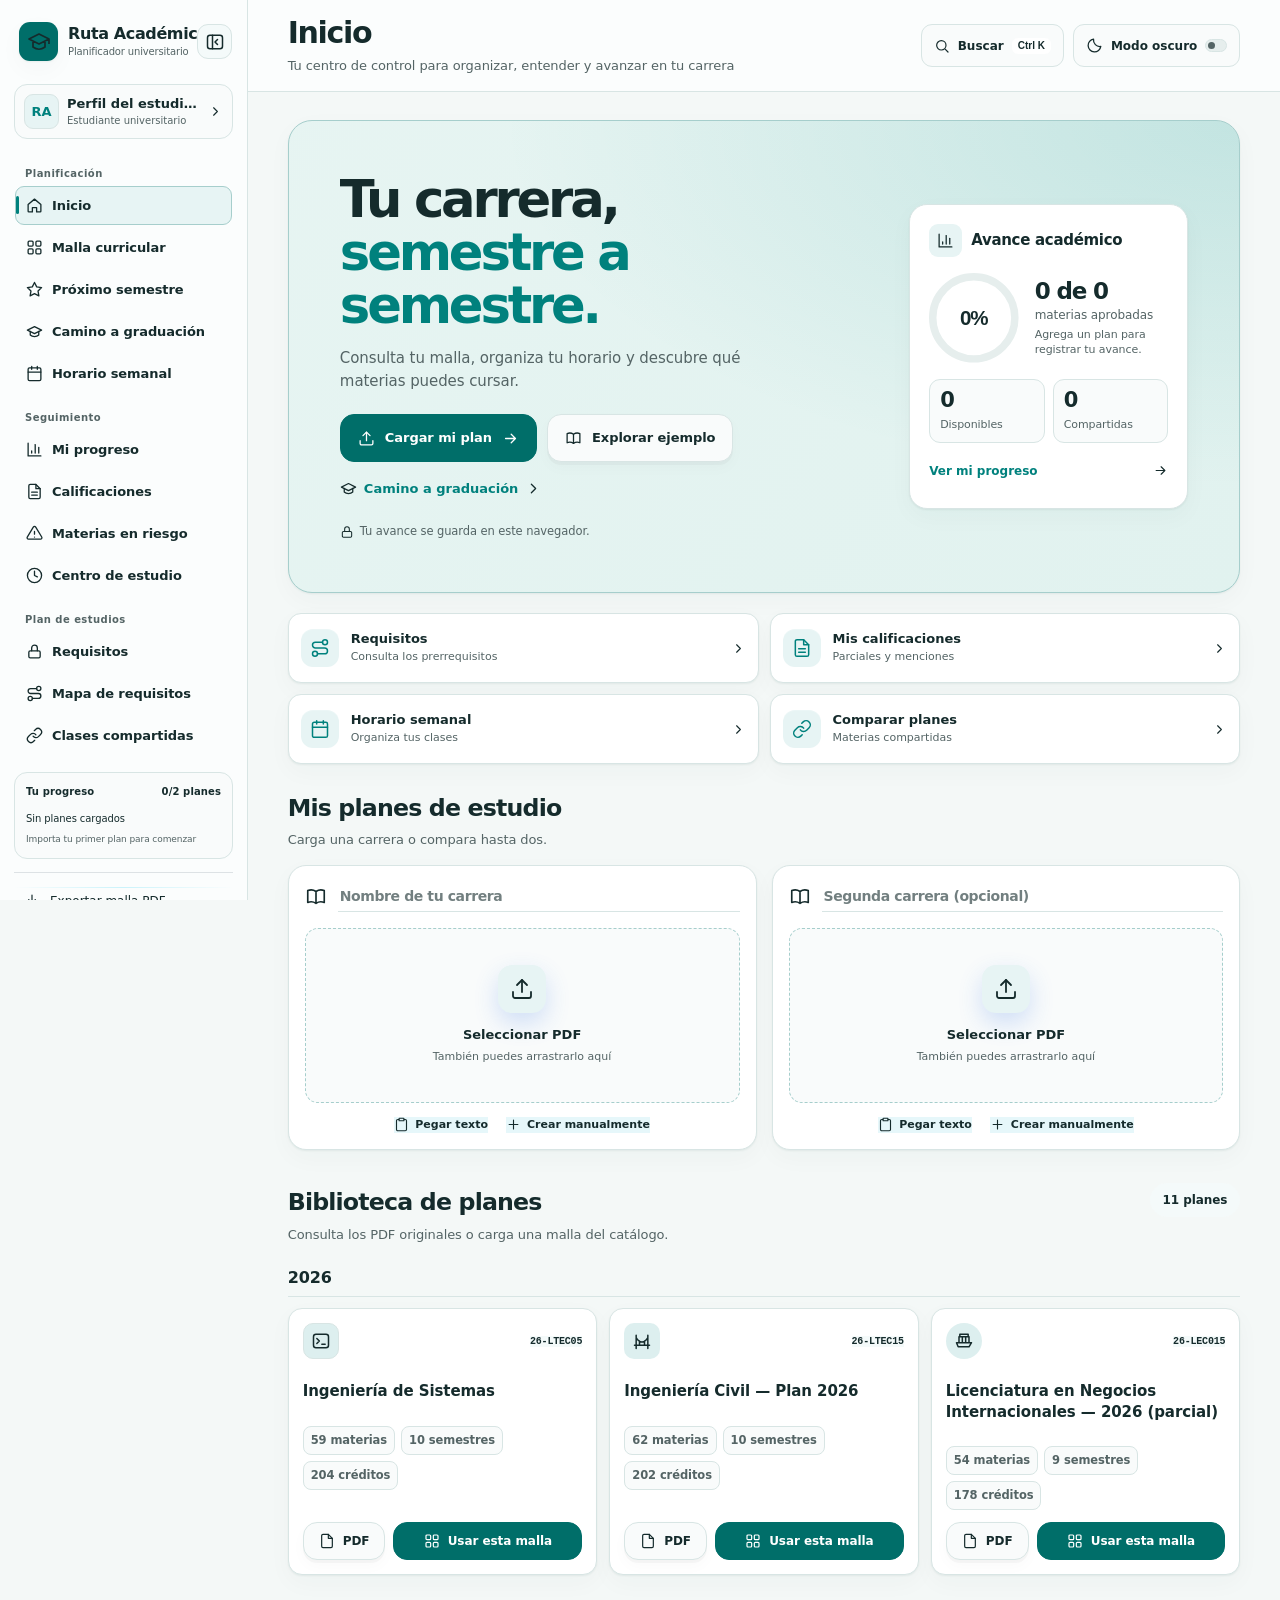
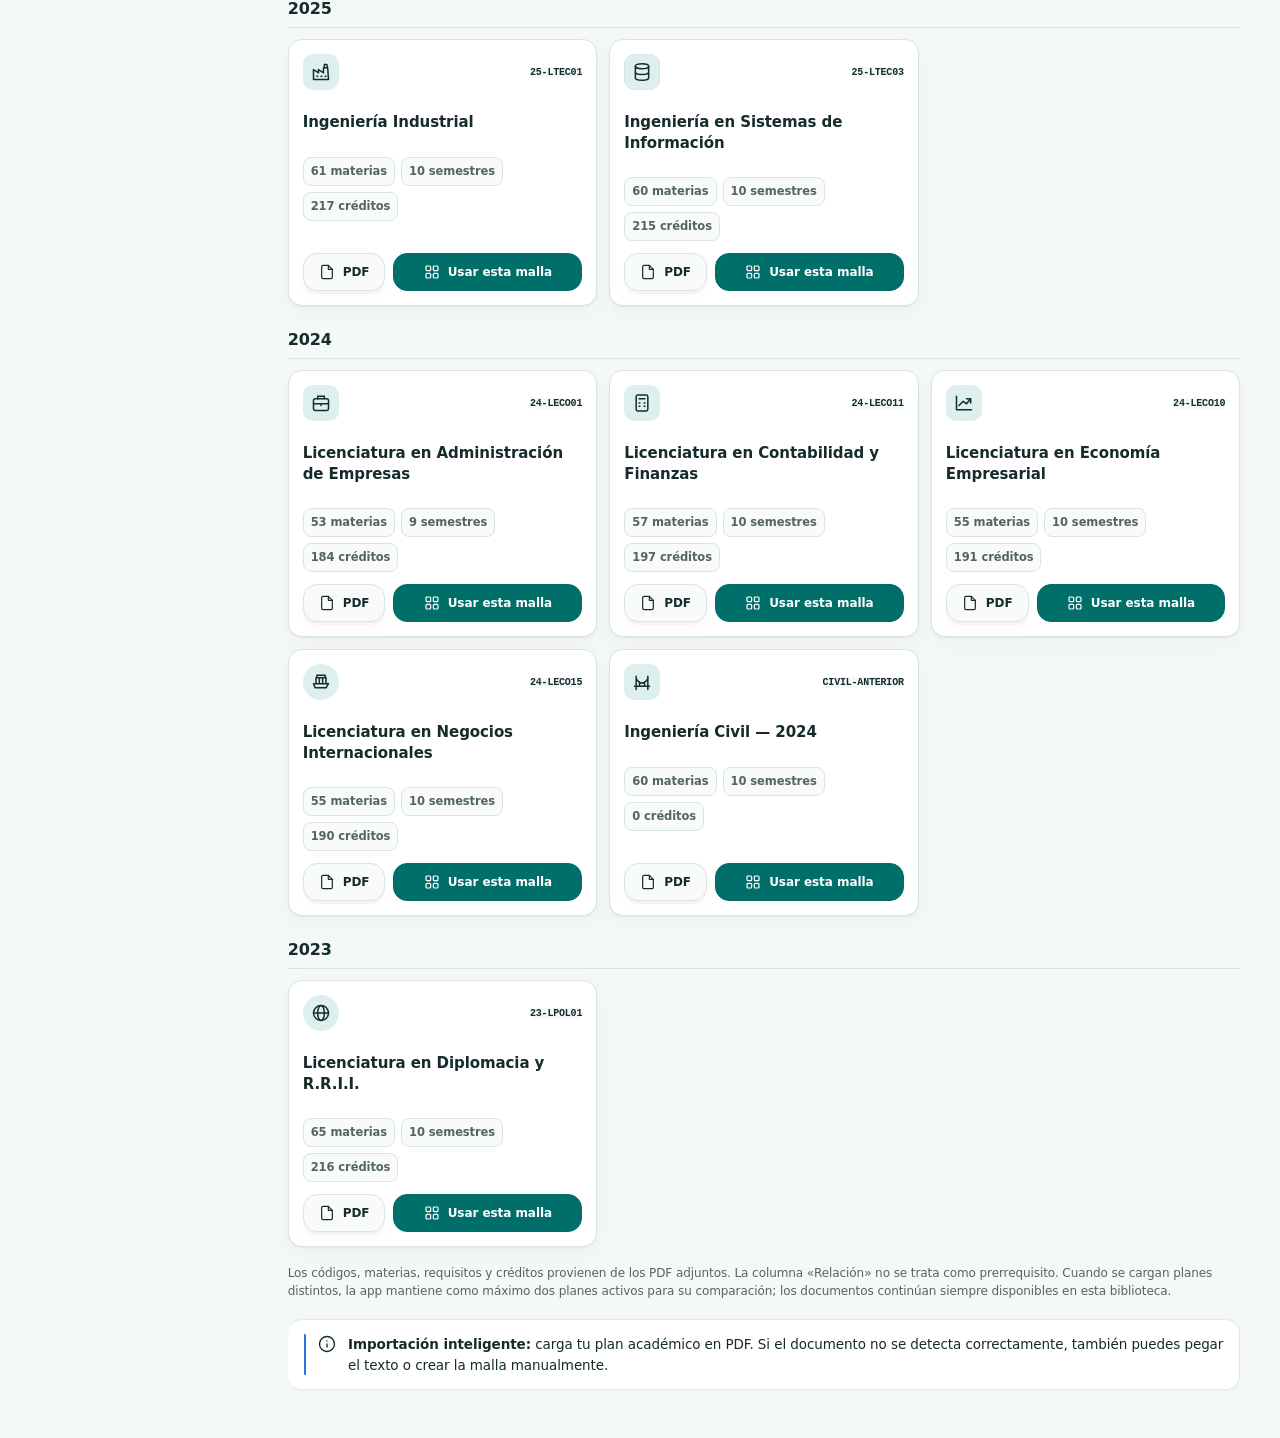
==== index.html @ 43f44854 "Reemplazar proyecto con versión local actual" ====
<!DOCTYPE html>
<html lang="es" class="ruta-app">
<head>
  <meta charset="UTF-8" />
  <meta name="viewport" content="width=device-width, initial-scale=1" />
  <title>Ruta Académica — Planificador universitario</title>
  <meta name="description" content="Ruta Académica convierte tu plan universitario en una ruta visual: semestres, requisitos, notas, horario, progreso y recomendaciones en un solo lugar." />
  <meta name="theme-color" content="#0099A8" />
  <meta name="color-scheme" content="light dark" />
  <link rel="stylesheet" href="./static/css/estilos-1.css">
  <script src="./static/js/ui-1.js"></script>
  <meta name="mobile-web-app-capable" content="yes" />
  <meta name="apple-mobile-web-app-title" content="Ruta Académica" />
  <meta name="format-detection" content="telephone=no" />
  <meta name="msapplication-TileColor" content="#07101f" />
  <link rel="manifest" href="./static/manifest.webmanifest" />
  <link rel="icon" href="data:image/svg+xml,%3Csvg xmlns='http://www.w3.org/2000/svg' viewBox='0 0 40 40'%3E%3Crect width='40' height='40' rx='10' fill='%23007885'/%3E%3Cpath d='m7 17 13-6 13 6-13 6-13-6zm5 3v7c5 4 11 4 16 0v-7' fill='none' stroke='white' stroke-width='2' stroke-linejoin='round'/%3E%3C/svg%3E" />
  <link rel="apple-touch-icon" href="./icon-192.png" />
  <meta name="apple-mobile-web-app-capable" content="yes" />
  <meta name="apple-mobile-web-app-status-bar-style" content="black-translucent" />
  <link rel="stylesheet" href="./static/css/estilos-2.css">

<link rel="stylesheet" href="./static/css/estilos-3.css">

<link rel="stylesheet" href="./static/css/estilos-4.css">


<link rel="stylesheet" href="./static/css/estilos-5.css">


<link rel="stylesheet" href="./static/css/estilos-6.css">




<link rel="stylesheet" href="./static/css/estilos-7.css">


<link rel="stylesheet" href="./static/css/estilos-8.css">


<link rel="stylesheet" href="./static/css/estilos-9.css">


<link rel="stylesheet" href="./static/css/estilos-10.css">


<link rel="stylesheet" href="./static/css/estilos-11.css">


<link rel="stylesheet" href="./static/css/estilos-12.css">


<link rel="stylesheet" href="./static/css/estilos-13.css">


<link rel="stylesheet" href="./static/css/estilos-14.css">


<link rel="stylesheet" href="./static/css/estilos-15.css">


<link rel="stylesheet" href="./static/css/estilos-16.css">


<link rel="stylesheet" href="./static/css/estilos-17.css">


<link rel="stylesheet" href="./static/css/estilos-18.css">


<link rel="stylesheet" href="./static/css/estilos-19.css">


<link rel="stylesheet" href="./static/css/estilos-20.css">


<link rel="stylesheet" href="./static/css/estilos-21.css">
<link rel="stylesheet" href="./static/css/estilos-22.css">

<link rel="stylesheet" href="./static/css/estilos-23.css">

<link rel="stylesheet" href="./static/css/estilos-24.css">
<link rel="stylesheet" href="./static/css/estilos-25.css">
<link rel="stylesheet" href="./static/css/estilos-26.css">


<link rel="stylesheet" href="./static/css/estilos-27.css">


<link rel="stylesheet" href="./static/css/estilos-28.css">


<link rel="stylesheet" href="./static/css/estilos-29.css">
<link rel="stylesheet" href="./static/css/estilos-30.css">

<link rel="stylesheet" href="./static/css/estilos-31.css">


<link rel="stylesheet" href="./static/css/estilos-32.css">

<link rel="stylesheet" href="./static/css/estilos-33.css">
<link rel="stylesheet" href="./static/css/estilos-34.css">
<link rel="stylesheet" href="./static/css/estilos-35.css">

<link rel="stylesheet" href="./static/css/estilos-36.css">

<link rel="stylesheet" href="./static/css/estilos-37.css">
<link rel="stylesheet" href="./static/css/estilos-38.css">

</head>
<link rel="stylesheet" href="./static/css/estilos-39.css">
<link rel="stylesheet" href="./static/css/estilos-40.css">
<link rel="stylesheet" href="./static/css/estilos-41.css">
<link rel="stylesheet" href="./static/css/estilos-42.css">
<link rel="stylesheet" href="./static/css/estilos-43.css">
<link rel="stylesheet" href="./static/css/estilos-44.css">
<link rel="stylesheet" href="./static/css/estilos-45.css">
<link rel="stylesheet" href="./static/css/estilos-46.css">
<link rel="stylesheet" href="./static/css/estilos-47.css">
<link rel="stylesheet" href="./static/css/estilos-48.css">
<script id="uam-catalog-offline" type="application/json">[{"name":"Licenciatura en Diplomacia y R.R.I.I.","year":"2023","filename":"Diplomacia2023.pdf","planCode":"23-LPOL01","title":"LPOL01","courses":[{"sourceIndex":1,"semester":1,"code":"ECT0103","key":"ECT0103","name":"ELECTIVA CULTURA 2 CREDITOS","relation":"","credits":2,"hours":16,"prereqs":[],"coreqs":[]},{"sourceIndex":2,"semester":1,"code":"EDP0103","key":"EDP0103","name":"ELECTIVA DEPORTE 2 CREDITOS","relation":"","credits":2,"hours":32,"prereqs":[],"coreqs":[]},{"sourceIndex":3,"semester":1,"code":"DRO0701","key":"DRO0701","name":"INTRODUCCION AL ESTUDIO DEL DERECHO","relation":"DRO0520","credits":3,"hours":48,"prereqs":[],"coreqs":[]},{"sourceIndex":4,"semester":1,"code":"EPS0101","key":"EPS0101","name":"ELECTIVA PROYECCION SOCIAL I","relation":"","credits":1,"hours":16,"prereqs":[],"coreqs":[]},{"sourceIndex":5,"semester":1,"code":"RIN0305","key":"RIN0305","name":"SEM. EN TRIA Y PRAC. DE NEGOC. INTERN.","relation":"LRI0136","credits":3,"hours":48,"prereqs":["RIN0306"],"coreqs":[]},{"sourceIndex":6,"semester":1,"code":"EPS0102","key":"EPS0102","name":"ELECTIVA PROYECCION SOCIAL II","relation":"","credits":1,"hours":16,"prereqs":[],"coreqs":[]},{"sourceIndex":7,"semester":1,"code":"CEP0001","key":"CEP0001","name":"A1 COMMUNICATIVE ENGLISH","relation":"CEP0001","credits":5,"hours":96,"prereqs":[],"coreqs":[]},{"sourceIndex":8,"semester":1,"code":"CYL0101","key":"CYL0101","name":"COMUNICACION Y LENGUAJE I","relation":"CYL0101","credits":3,"hours":48,"prereqs":[],"coreqs":[]},{"sourceIndex":9,"semester":1,"code":"HUM0106","key":"HUM0106","name":"SOCIOLOGIA","relation":"HUM0106","credits":3,"hours":48,"prereqs":[],"coreqs":[]},{"sourceIndex":10,"semester":1,"code":"MTM0108","key":"MTM0108","name":"MATEMATICA BASICA","relation":"MTM0108","credits":4,"hours":64,"prereqs":[],"coreqs":[]},{"sourceIndex":11,"semester":1,"code":"ELE0101","key":"ELE0101","name":"ELECTIVA I","relation":"","credits":3,"hours":48,"prereqs":[],"coreqs":[]},{"sourceIndex":12,"semester":1,"code":"EAF0101","key":"EAF0101","name":"ELECTIVA ACTIVIDADES DE FACULTAD","relation":"","credits":2,"hours":32,"prereqs":[],"coreqs":[]},{"sourceIndex":13,"semester":2,"code":"LRI0101","key":"LRI0101","name":"INTROD. A LA CIENCIA POLITICA","relation":"","credits":3,"hours":48,"prereqs":[],"coreqs":[]},{"sourceIndex":14,"semester":2,"code":"LRI0102","key":"LRI0102","name":"CALCULO PARA CIENCIAS SOCIALES","relation":"","credits":3,"hours":48,"prereqs":[],"coreqs":[]},{"sourceIndex":15,"semester":2,"code":"CYL0102","key":"CYL0102","name":"COMUNICACION Y LENGUAJE II","relation":"CYL0102","credits":3,"hours":48,"prereqs":[],"coreqs":[]},{"sourceIndex":16,"semester":2,"code":"ECO0102","key":"ECO0102","name":"PRINCIPIOS DE ECONOMIA","relation":"","credits":3,"hours":48,"prereqs":[],"coreqs":[]},{"sourceIndex":17,"semester":2,"code":"CEP0002","key":"CEP0002","name":"A2 COMMUNICATIVE ENGLISH","relation":"CEP0002","credits":5,"hours":96,"prereqs":["CEP0001"],"coreqs":[]},{"sourceIndex":18,"semester":2,"code":"ADM0204","key":"ADM0204","name":"ESTADISTICA DESCRIPTIVA","relation":"ADM0111","credits":3,"hours":48,"prereqs":[],"coreqs":[]},{"sourceIndex":19,"semester":3,"code":"CEP0003","key":"CEP0003","name":"A2+ COMMUNICATIVE ENGLISH","relation":"CEP0003","credits":5,"hours":96,"prereqs":["CEP0002"],"coreqs":[]},{"sourceIndex":20,"semester":3,"code":"LRI0103","key":"LRI0103","name":"FUNDAMENTOS DE MICROECONOMIA","relation":"ECO0210","credits":3,"hours":48,"prereqs":[],"coreqs":[]},{"sourceIndex":21,"semester":3,"code":"LRI0104","key":"LRI0104","name":"HISTORIA MODERNA Y CONTEMPORANEA","relation":"CSS0108","credits":3,"hours":48,"prereqs":[],"coreqs":[]},{"sourceIndex":22,"semester":3,"code":"LRI0105","key":"LRI0105","name":"FILOSOFIA POLITICA","relation":"POL0201","credits":3,"hours":48,"prereqs":[],"coreqs":[]},{"sourceIndex":23,"semester":3,"code":"LRI0106","key":"LRI0106","name":"INTROD. A LAS RELACIONES INTERNACIONALES","relation":"RIN0101","credits":3,"hours":48,"prereqs":[],"coreqs":[]},{"sourceIndex":24,"semester":3,"code":"LRI0107","key":"LRI0107","name":"ANALISIS DE MULTIVARIABLES","relation":"","credits":3,"hours":48,"prereqs":["ADM0204"],"coreqs":[]},{"sourceIndex":25,"semester":4,"code":"CEP0004","key":"CEP0004","name":"B1 COMMUNICATIVE ENGLISH","relation":"CEP0004","credits":5,"hours":96,"prereqs":["CEP0003"],"coreqs":[]},{"sourceIndex":26,"semester":4,"code":"INV0205","key":"INV0205","name":"METODOLOGIA DE LA INVESTIGACION","relation":"INV0205","credits":3,"hours":48,"prereqs":[],"coreqs":[]},{"sourceIndex":27,"semester":4,"code":"LRI0108","key":"LRI0108","name":"FUNDAMENTOS DE MACROECONOMIA","relation":"","credits":3,"hours":48,"prereqs":["LRI0103"],"coreqs":[]},{"sourceIndex":28,"semester":4,"code":"LRI0109","key":"LRI0109","name":"EPISTEMOLOGIA DE LAS CIENCIAS SOCIALES","relation":"","credits":3,"hours":48,"prereqs":[],"coreqs":[]},{"sourceIndex":29,"semester":4,"code":"LRI0110","key":"LRI0110","name":"HISTORIA DE NICARAGUA Y AMERICA LATINA","relation":"","credits":3,"hours":48,"prereqs":["LRI0104"],"coreqs":[]},{"sourceIndex":30,"semester":4,"code":"LRI0113","key":"LRI0113","name":"DERECHO INTERNACIONAL PUBLICO I","relation":"","credits":3,"hours":48,"prereqs":["DRO0701"],"coreqs":[]},{"sourceIndex":31,"semester":5,"code":"CEP0005","key":"CEP0005","name":"B1+ COMMUNICATIVE ENGLISH","relation":"CEP0005","credits":5,"hours":96,"prereqs":["CEP0004"],"coreqs":[]},{"sourceIndex":32,"semester":5,"code":"LRI0112","key":"LRI0112","name":"GEOGRAFIA POLITICA","relation":"","credits":3,"hours":48,"prereqs":["LRI0106"],"coreqs":[]},{"sourceIndex":33,"semester":5,"code":"LRI0118","key":"LRI0118","name":"DERECHO INTERNACIONAL PUBLICO II","relation":"","credits":3,"hours":48,"prereqs":["LRI0113"],"coreqs":[]},{"sourceIndex":34,"semester":5,"code":"LRI0114","key":"LRI0114","name":"LEGISLACION PUBLICA","relation":"","credits":3,"hours":48,"prereqs":["DRO0701"],"coreqs":[]},{"sourceIndex":35,"semester":5,"code":"LRI0115","key":"LRI0115","name":"SISTEMAS POLITICOS COMPARADOS","relation":"","credits":3,"hours":48,"prereqs":["LRI0101"],"coreqs":[]},{"sourceIndex":36,"semester":5,"code":"ELE0102","key":"ELE0102","name":"ELECTIVA II","relation":"","credits":3,"hours":48,"prereqs":[],"coreqs":[]},{"sourceIndex":37,"semester":6,"code":"LRI0116","key":"LRI0116","name":"NORMAS Y PROCEDIMIENTOS PROTOCOLARIOS","relation":"","credits":3,"hours":48,"prereqs":["LRI0105"],"coreqs":[]},{"sourceIndex":38,"semester":6,"code":"LRI0117","key":"LRI0117","name":"INTRODUCCION A LA TEORIA DE JUEGOS","relation":"","credits":3,"hours":48,"prereqs":["MTM0108"],"coreqs":[]},{"sourceIndex":39,"semester":6,"code":"LRI0111","key":"LRI0111","name":"COMERCIO INTERNACIONAL","relation":"","credits":3,"hours":48,"prereqs":["LRI0106"],"coreqs":[]},{"sourceIndex":40,"semester":6,"code":"CEP0006","key":"CEP0006","name":"B2 COMMUNICATIVE ENGLISH","relation":"CEP0006","credits":5,"hours":96,"prereqs":["CEP0005"],"coreqs":[]},{"sourceIndex":41,"semester":6,"code":"ELE0103","key":"ELE0103","name":"ELECTIVA III","relation":"","credits":3,"hours":48,"prereqs":[],"coreqs":[]},{"sourceIndex":42,"semester":7,"code":"EMP0402","key":"EMP0402","name":"EMPRENDEDORES","relation":"EMP0402","credits":4,"hours":64,"prereqs":["CEP0006"],"coreqs":[]},{"sourceIndex":43,"semester":7,"code":"LRI0119","key":"LRI0119","name":"SEMINARIO EN DERECHO INTERNACIONAL","relation":"","credits":3,"hours":48,"prereqs":["LRI0118"],"coreqs":[]},{"sourceIndex":44,"semester":7,"code":"LRI0120","key":"LRI0120","name":"RELACIONES ECONOMICAS INTERNACIONALES I","relation":"","credits":3,"hours":48,"prereqs":["LRI0108"],"coreqs":[]},{"sourceIndex":45,"semester":7,"code":"LRI0121","key":"LRI0121","name":"ORGANIZACIONES INTERNACIONALES I","relation":"","credits":3,"hours":48,"prereqs":["LRI0118"],"coreqs":[]},{"sourceIndex":46,"semester":7,"code":"LRI0122","key":"LRI0122","name":"POLITICA EXTERIOR DE NICARAGUA Y CENTROAMERICA I","relation":"","credits":3,"hours":48,"prereqs":["LRI0110"],"coreqs":[]},{"sourceIndex":47,"semester":7,"code":"LRI0123","key":"LRI0123","name":"INGLES VII PARA DIPLOMACIA Y RELACIONES INTERNACIONALES","relation":"","credits":3,"hours":48,"prereqs":["CEP0006"],"coreqs":[]},{"sourceIndex":48,"semester":8,"code":"LRI0124","key":"LRI0124","name":"INGLES VIII PARA DIPLOMACIA Y RELACIONES INTERNACIONALES","relation":"","credits":3,"hours":48,"prereqs":["LRI0123"],"coreqs":[]},{"sourceIndex":49,"semester":8,"code":"LRI0125","key":"LRI0125","name":"FORMULACION DE POLITICAS PUBLICAS","relation":"","credits":3,"hours":48,"prereqs":["LRI0114"],"coreqs":[]},{"sourceIndex":50,"semester":8,"code":"LRI0127","key":"LRI0127","name":"RELACIONES ECONOMICAS INTERNACIONALES II","relation":"","credits":3,"hours":48,"prereqs":["LRI0120"],"coreqs":[]},{"sourceIndex":51,"semester":8,"code":"LRI0126","key":"LRI0126","name":"POLITICA EXTERIOR DE NICARAGUA Y CENTROAMERICA II","relation":"","credits":3,"hours":48,"prereqs":["LRI0110"],"coreqs":[]},{"sourceIndex":52,"semester":8,"code":"LRI0140","key":"LRI0140","name":"COOPERACION AL DESARROLLO","relation":"","credits":3,"hours":48,"prereqs":["LRI0118"],"coreqs":[]},{"sourceIndex":53,"semester":8,"code":"LRI0128","key":"LRI0128","name":"ORGANISMOS INTERNACIONALES II","relation":"","credits":3,"hours":48,"prereqs":["LRI0121"],"coreqs":[]},{"sourceIndex":54,"semester":9,"code":"LRI0141","key":"LRI0141","name":"ANALISIS DE POLITICAS PUBLICAS","relation":"","credits":3,"hours":48,"prereqs":["LRI0125"],"coreqs":[]},{"sourceIndex":55,"semester":9,"code":"LRI0129","key":"LRI0129","name":"TEORIA Y PRACTICA DE RESOLUCION DE CONFLICTOS","relation":"","credits":3,"hours":48,"prereqs":["LRI0118"],"coreqs":[]},{"sourceIndex":56,"semester":9,"code":"LRI0130","key":"LRI0130","name":"INTEGRACION CENTROAMERICANA","relation":"","credits":3,"hours":48,"prereqs":["LRI0118"],"coreqs":[]},{"sourceIndex":57,"semester":9,"code":"LRI0131","key":"LRI0131","name":"GESTION PUBLICA","relation":"","credits":3,"hours":48,"prereqs":["LRI0125"],"coreqs":[]},{"sourceIndex":58,"semester":9,"code":"LRI0132","key":"LRI0132","name":"PRACTICAS PROFESIONALES","relation":"","credits":10,"hours":320,"prereqs":[],"coreqs":[]},{"sourceIndex":59,"semester":9,"code":"LRI0133","key":"LRI0133","name":"SEMINARIO EN ECONOMIA INTERNACIONAL","relation":"","credits":3,"hours":48,"prereqs":["LRI0108"],"coreqs":[]},{"sourceIndex":60,"semester":10,"code":"LRI0134","key":"LRI0134","name":"POBREZA Y DESARROLLO EN AMERICA LATINA","relation":"","credits":3,"hours":48,"prereqs":["LRI0125"],"coreqs":[]},{"sourceIndex":61,"semester":10,"code":"LRI0135","key":"LRI0135","name":"SEMINARIO EN SEGURIDAD Y DEFENSA NACIONAL","relation":"","credits":3,"hours":48,"prereqs":["LRI0126"],"coreqs":[]},{"sourceIndex":62,"semester":10,"code":"LRI0136","key":"LRI0136","name":"TEORIA Y PRACTICA DE LA NEGOCIACION","relation":"RIN0305","credits":3,"hours":48,"prereqs":["LRI0118"],"coreqs":[]},{"sourceIndex":63,"semester":10,"code":"LRI0137","key":"LRI0137","name":"FORMULACION Y EVALUACION DE PROYECTOS","relation":"","credits":3,"hours":48,"prereqs":["EMP0402"],"coreqs":[]},{"sourceIndex":64,"semester":10,"code":"LRI0139","key":"LRI0139","name":"TEORIA Y PRACTICA DIPLOMATICA Y CONSULAR","relation":"","credits":3,"hours":48,"prereqs":["LRI0118"],"coreqs":[]},{"sourceIndex":65,"semester":10,"code":"ECE0101","key":"ECE0101","name":"ELECTIVA CULMINACION DE ESTUDIO","relation":"ECE0101","credits":10,"hours":320,"prereqs":[],"coreqs":[]}],"creditTotal":216,"sourceTotal":216,"semesterCount":10,"id":"uam_23-LPOL01","pdf":"JVBERi0xLjMNCjEgMCBvYmoNClsvUERGIC9UZXh0IC9JbWFnZUIgL0ltYWdlQyAvSW1hZ2VJXQ0KZW5kb2JqDQoxMCAwIG9iag0KPDwgL0xlbmd0aCA5MTUyIC9GaWx0ZXIgL0ZsYXRlRGVjb2RlID4+IHN0cmVhbQ0KeJy1XWuPLLdx/S5A/6E/yg7c7vcjMAyMdkfSBLs7q9m5NoQgHxJLMmCkHUgOkL8fsskqVpN1WeR0G9LVausW6xzWsE7X9ItffvFL0ZRT2xdNV1ZzVwzVULZtXQz1XA7NUPz6U/Hn4u9fflGV09AW9L+//rWox7KqpmJo5rLvxqKvmrKapqLuynps9dCfv1TxVaTVq61Xr26ejFcFXivA1/fi99+0xVTO81zcfy6q9R8F0lVj2XVDcX9RHFXkalSh2rIfpuL+Y/HVx0/LT//4XxWl/k1x/1tx/21xvn/5xfefYdxrMnOPlNu5nPphy7gq56Eu6H/JVOu2rOpGTbUcajVuKHuVO5zpqOgZp9o4dcapNU5uol0xBhNth0ax6PREu6qs+lmxVJa5WecZTo9hOYzqQ+uQ5ViVo5qsx1I5jdapNk69ccplqQPpT4OwPD/dq7pqU7jW7aTSMyPZuldgVRPkVLn11q22bqNxy+W7hur7LeEXRfnyp1Px9Onl/ul2Kpri6XZ+vtyvHymTaGZFo6lpxqfBWxfswFYlr57G/IGdmkTVtziw68tp7FMGTm05N24Jt31ZD6Of7m5SOtC4Ndx2avz40Bqe57IZt9luUnKKNQpEbY1uiWqv2nrVxmvoHyq2Xs3RXxb1kLSEjSj0ahF04xAXBe3UG6edolD15dBm5NOKArCMigKw3C8KhOX5+T1XFICsIApA9whRoIRBFJ7P79fb/fygKJCM54lC9kAQBRiYLQowMC4KkO4DRCF3EYMoINGoKCDR/aJAiLZJTEEUxknN1ImC+i2QBOXSEklQn+EjgtBPKjWjpZgjCJYhCAJlCHJgGYIc5DK0YkAZPt+u1VgldTMoBpYoisEmlyAFlipKQS5XEAJK9vJ2v12fPz09Xa5vxemlOH/cPz1frkoXXgo6g7z4lUvG+XZ++u6aJSruU1u1weUiLil5w1BQ7DAQFJp57VNbn9b4DOMDi6TrWkPRWyV9U6UkBiXMUgUJ21AFAbNUQcCyqVr5yi45lC8gaeWLkkTxApJWvHJJgnRRkt2UI11DXY5dLfQzymkyTvv6mV4tSf35rTRz5MuyjPczluXufoayPL9/qH4mT8IsWamfsXQP6Gc2hKGfeb9dfzgbNfu4Pl2Uol2ytMelPLOhyR2I+mMH5jc0dqDQ0Nh8729oaLqTVgYqAhCNNzRAdHdDsyGa9S1HyXTfRfsZ5TF0u9uZvitbe3Knz9EDwy/WzRh+e5sZwu92eavaKoklKoGhGe9lDNH9rQyh+nF+LYvzW3G/XU7FD0oJTk+l6mOKt/O3V/V/D3czqjIBQnVL59tbmaUo+KF5Xckvq8tgXcyn1g0PrKq2btSH3zIf21AURQpXFLHPcY0rmBkVbaDMDB/vn1Tsvt7M8OV2qeo2qbxRMQ3RaPtkiO7ungjRvO7JUow1T5bi3t6JUMzrnRr9sxd6p0b/7A/ondpBrSDT4iV92KCVlmW8d7Is9/dOhKXpndK+SINiWrJS72TpHtE7UcKR3imveXI5z2yecgei9NiB+c2THSg0TzbhBzRPJN95zRMQjTdPQHR/80SJZjVPtSr1UVAF5dOPB4iCvnSnNFCTHHNEwXCMa4LhuF8SCMen83tVZX6dMlQlRTBkjxAEQvdUF0/X19dPb5enkxKGs2qqvn25fHyXpQWY6kwpyByHSmDGcUJA2hCTLmhDHlh/6tirLyU/+OGi+hiygvgYsgdoDyGb1Mij9liacemxNPcrD6E55yhPN6ustl1cerpZZbXtDtCeqlUBDc2ktslqD7CMig+w3K8+hOXTDy+5J3OArCA/QPcI/aGEr0Z71k7kh+JFyc+n07+d887kkHznKVD2QJAgGBjXIMjZHhFSnXs7P/oZgwgB3bgKAd0DZIjQzfpOhESjOoRE9wsRIZr1zagbx7KdZ0GIlFNnnPYJUTep+J3VyxwhsizjQmRZ7hYiyvK7T69qkaZJOwiRJSsJkaV7gBBRwvpb0PXl+u3llKU8LsGZypM7EJXHDhSUxyZpj/I05TzWj36oqDyWrqA8lu5+5aF085QHiMaVB4juVh5KNE95Br1kpBZo0MP2tEDtWE6NXqdagQbzHTHpCiZIj6UZlx5Lc7/0EJqvd71K01IK0mPJStJj6R4hPZTw6X5Wf1QXVHx9+lA/shTI5TlTgXIHogLZgYIC2VwdoECPfbaoQJauoECW7gEKROgmXQFGBQKicQUCovsViBAdkpiCAummVH9rjSqQcuqM004F6lsluVaBcu4bBppxBbI09ysQoXl+OWd/C7NkJQWydI9QoC1hc1o472uXS3Cm9OQOROmxA7PPAcNAQQRsdg8QAZLcvDYEiMZFAIjuFwFCNK8NadQKnFtBBJTTZJx2ikA7qO+FVgRy7hMGmnERsDT3iwCheT59ky0ClqwkApbuESJACYMInPSPy/Pp+fyhr6l/c9JPE5yes6TBpT1TGnIHojTYgfnSYAcK0mBzfoA0kJRn3SyMROPSAET3SwMhGtws/IsaMZtPrK7NotW3Jui7vTr/KnVfzOFzUL3yridzjqMt+zXQoJbz+o3oD1XVjpW+Z7Lq1c+uU39+Vn8m9ftQqb9U/7b2976qxs74dnZM/eMffbbd1JtP27Jta/NpB2Q7huzmU1RxhpaS5ZLTN7X5zACuhyez8uD6VsnrsMnNVz0jgJ9/nK1VhIdGeJqtnbVa7n2YrWr1Vcm5tCf28Vm2JLqwyi3f3EfZ2lENn4Rvxdqpng74VtxOU9nYadY5d6kDzejhCGjuPhxRmus9NHmHIyArHI6A7gGHI0rY3K1eFqfi5VQ8Xc5vT5dT8X59udwzvyGTnOcdi7IHwrEIBmYfi2Bg/FgECd9/LKL5zmpTkWj0WIREdx+LKNGsNlXH6jvhPL12Gro95+lBF8YaZbrOuf0baMZ1wdLcrwuEptGFrFuYgKykC5buEbpACD+dXlQ/ei3eTzfUhQ97E9M564k2kvRMYcgdiMJgB+YLgx0oCIPN+AHCQBKeJwxANC4MQHS/MBCiecLQDWVVSw2DcqrrIxqGXn1w9mx/nXMfONCMC4OluV8YCE1zmTlPGCxZSRgs3SOEgRL+3K0EWSe1SMIzRSF3IIqCHRg/nw5J238vwYMfMkqRpStIkaV7gBQRunlSBETjUgRE90sRIZonRc1cdqNwPl079eMB59NbtaAGuKKXc5s10IxLkaW5X4oIzfPTNVuKLFlJiizdI6SIEH6/XVRb8n65rifQFP2362vejQUk2ZkylDsQZcgOzO9N7EBBEGymDxAEkug8QQCicUEAovsFgRDNE4S6KedOOLfe6heKdAecW2+bRqXHCkLOLdZAMy4IluZ+QSA0zX24eYJgyUqCYOkeIQiE8KnZf5s1SXdQ2e4BM5LvbnhsWdTdes4xTHjS2SMUogjduBDZgUI/ZOe5/wbvBxcWyp+lK8ifpXuA/BG6Wbd4I9G4/AHR/fJHiGbd5K2XclcJ/ZB26qsj+qGqV/Gt/OXc5Q00o/IHNPfLH6F5en6tmirtlg0rf0BWkD+ge4T8EcLnj/vp+fKx3uL0fP54ul3e9ZXGHPUj2c5riLIHgg7BwLgOQcb26dAqmN4nXKfd7QI6BHTjOgR0D9AhQjerDUOiUR1Covt1iBAN2jB3HbOZKlMhe69jNlNftv/s65jAdu91TEL2q+ANNe46JsLtvI5J4Vrmie7PX8dshq5s1od6Yhcym2FYvQ54LWczTGXjXckM13nkSiYwzr2U2XTq+CI9WqCdxl2PFtjDX9MP612H6+Ev59kCoBk//Fmauw9/lKZp0rLewAdkpcOfpXvA4Y8SPjX/sr/9J/mOtP8k4Tvb/zDjSW0xHnYjdOOHXTtQOOzaee5v/x9cWXjYtXSFw66lu/+wS+lmtf9INH7YBaK7D7uUaF77vx7ThCsz2qk54gGHpqs+fwCM6p+lGdc/S3O//hGa5pJtnv5ZspL+WbpH6B8h/M2nt+fT6/ntbs6Hvl6ebtdHToqSlGd+B8gdiGJkBwpiZNO2T4xU/7jJmj7r3aQ9c4NiZOkKYmTpHiBGhG7edwAgGhcjILpfjAjRrFOxjT5pMrSxF4U1+ozJ0D78pjAQokYdj2p7X2jOcw5AMfKuMKC482VhlKIRobxzEJZo9G1hQHX368Io2e8uH/erflXY6/X5fHvTrwx79BVhjWqPIKySsPv59f16O72d84TMfWQ5rz3NHIYiZofF3toFad/z2tO1myJZf/r4yH1YC6jG3tsFVPe+uItSzRMvIBl5cxeS3PnqLkoyS7hqfZZFekhLO/VHPKTV6BdLG+nKeToDSEZ7KCC5v4dCkka8st50CFSFDgrIHtFBId1vLi/Xj+s3D97/SpKc1zVlDwTBgYHxrglSte+OlqqvSaZUfqom790YQDbeMwHZA3omJJslOkgz2jEhzf0dE9LMkx39SmgiO0y/pF1aIjoP9ku1fiG0/d6Wcws+MIy0S8BwZ7tEGBrByXodBvCMdkvAdHe3RLjSG+8/itv5Zb2j7vzxcMtU63fEd+SlqmvA3Lt1yeeW0zNlDkMJs8NiPRMkf8+rThv1pY/kXr/LNfPdPsA01jIB070tE2GaJ17AMdIxIcedHRPhmKdcQ10Os7AZlnYa5z2bYYF66fVoLy80OU8KAM14y2Rp7m6ZKE2jYUk3CKGGWbJS02TpHtA0UcInpTGXj4s55/TpRV9xVt8Bv87VHZfwyHl3kvEd592rVdLJDNIv9KPeRejGFc8OzL7/DwYKDZRN0P4GiiYoT4WAaLyFAqK7WyhKNHLhudbHjyMeoK17Xe7NP/fCM7Dde+GZkI1deEa4nReeKVzeheda3w+q378avfBc6/0g19ck7r7wXOv9IBtvP8hQAyJXnoFy7pVnvQJn6SHaWp/ZOOIh2lrvUGdfP9zkPBMDNOOHQEtz/yGQ0DTXB7NOegJZ6RBo6R5xCCSEvz7g9b4k3bEDoMv3zgvPYcKTVB4PgBG68QOgHSictbDz3H/h+cGFhYddS1c47Fq6Bxx2Cd2sC89INH7YBaL7D7uEaNaFZ32GRXpUWJ9fOeJJ4VrflAaHv5yncCzJqPZZkvulj5C8vP1JtaJZp0wtVUH5LNkjhI/QfT3fr8/mfZ66/X85FWoC54/75dv15EOO/rmM550+zR0HOmTHxWXIZm2PCvXm+PTYZwwqZMnGRciSPUCDCNms1h9oRiUIaO5XIEIz6xzEqHrZWnjuR59Mqw947Gea8c3HTc5TP5ZjVIAsx90CRDiasw9Zb/W0TAX9sVwP0B/C1r/j5fTgHS8u2ZHWy2X74c5LBZraMN1ZjVeEa1Tv7Ljs8w52XFx6bG72Sw/JTZbyAMuo8gDL3cpDWGYJjz7nUUfvctFb9tW7b3IZG3zpcZPzrI3lF7lmY/ntvGRD+JkKSLojGgTHsoxesbE8d1+wIUzP75eP+/mVdjsf7s0oj161GdrNu9FzL9e4Tyznak3eKFAQOyq8VhPVDzsqdt3Eflh7L5uQzypLO4Bh5KoJMNx50YQwzHsLqFokcd3QO9jt143evBV11Y2sDRAMv4huWH57t9F0/FbdSLttE9/7aVhGdcPy3L+LpmOKd8XpjTMvT6fb6dtP+tY41bjc9JN6jyqH3kQTknG6X97y3meOn9hn99B0H9mDe2iabsf/zPKus3yWZ/wtpWZUplLZUTGlsjnZvZmly0nea4stw4hSAcO9e1k6hqFSreNu3yp+ffF/xb//h/rtRy1ETa+0XN9iPRbLSqhp4Pf/Lj5SB8Lv+jUSKsB2ZK3mE4zU5+E3mNYQGYraT+muBhZ2Q7hXWZ1HMrSflFjU/FT3oHpjDaqbLMCys90y3jLcjs1NstZi9f09AZYMHcaGfLR1U05TNFPo2aqWvSGo1hAZCr0somJzK6KSoThXMxRQXQ8aWDAf//jspDzXhQnnGrvAIgP4rgsTzvWAgUUG8F0XJpxrFwOLDOC7Llw47CwDSwKA57ow4VxjGFhkgMw65fUB166jIi5eAMaSQWC2ZniBcMA4+OBaZRVCedYtEf9eL9u+TkDVnt04OFQwJJQ5osJmpjKqJwiboQYVtxsNLC4fskJg/[base64]/[base64]/C5DetW/[base64]/[base64]/T0kyguJGhzIqJNnNFfLETvZwYDddi8vOl/9sHSwZm5llK8MyKhk4duSsczuqefQpPWk7zuuLfRyoNcgC7lDBIKOSoUNDRwIobggbWiAbovJj9DAY7tYaWsTwnufCBMPdVUOLGN7zXJhguAdraBHDe54LFwz2TA0tcvit58IEwzoMLWL4rMJk9cCtVsdDXK4Ai0WCuGyVsIpAgHHwwdXJaoLybCryjVE/[base64]/lfkrHOrn/[base64]/[base64]/9zo765tyndX7am3NHSo1pBQ5ogKBhnVE4TNUIOKJR1aMB+yQmD8MByWdGiRAXzXhQmHJR1aZADfdWHCYUmHFhnAd124cFDSoSUBwHNdmHBYlqFFBsgsVF4hcO1SKsLiBWAsGQRma4ZXCAdMBh9aq6xCrDvUkfNMtV62SXdda8+O3nUNhoQyR1TY/[base64]/JjhO1vstmTjk/qj31VmEO1RpS0oywaJFxIc1utpApdrrHA7sJAzA7Y/[base64]/V1G3BY+HWgQoXQDA2ZB1AGMHcSCwg0McnDPcwljeTvbM6ogagAGD2JB0QYGObjnuTCxbMkGhoTgW88ljOVtbc/ogVT9aVXI1j6uT8JCWKAWFEsCQNmaYEvfgbqhB9YhV/lTVVbtRLcmLfskRLtpONnscP1dLmBExK0EJcRtpdOB46bQAwNmQax8jB3E8jaaZ6RArHwMHsTy9qNnpECsfAwexPK2rWekQKx8DB7G2u5uz0iBWPkuuB/L25iekQKp8tOKkK18XJ+EhbBAcUNDWxJur0CmJtjKd6Bu6IF1yO85ul7Ldq/[base64]///KLXwp9J1dv/ztUSkZafT9H2QzFrz8Vfy7+rn0687dl17QqUFPWtb4KUVYd+nx9L37/zaC+s5ezOmjcfy4MrV//qvzVpzU2xf2laLqhHEfV3qsAU3H/sfhDVdVtVc0/VdU0qz//pf6/Uj+VrWqrdjQ/q2lQf0Zr6/9Y3P9W3H9bnO/rDMgkBj25BmdRd71S8Z7Mo1YT03MYFRFVWuZlU+uVJkV73E5GzbANJjO0eun162T6TnUBqmPu63XXFDWdr95fTm/F87k4f9w/PV+uH7/ZUgUCqn9rhnKY7HuyVEZqxXTKw6+nWmmZwtdnTed2xX+5PJ3fni6n+6fbqTgrKpf3l+vrSVmKH4pbeSsv6p/PkFJZ0b0BvJPr0aw0o8nK2JRNZ7Ly6e3yp/Pt4/J8ei5Or+fb5en0dgpZtGo6ikSll1db1JVag6oJVQreN5YD/KZh7f96o/6yFL+/LFPx/D+FCqqmoP5RBGu9sc0E66Ov1i0m1QLWQ1Xonz/bU+i9ppS69WM5zfQblzXEu9IVUpVdBa9oJBzWkcgPwpq/G6tyXK/UEX6/rE2m9ZlWH73xhf4wjI/7iNTqCj6hThXtqGvupZhUDerDqcpCZ5aNqsJGVdhfflY/VZU1f1F//lMVW+NVWrw1xRxhIyYnCdMJSdomYpskjGv+slbh56rx07S2qdZrMl5j1bCJmplE6fey1GO3FtisPoe+p5n66vRx+fZtLa/fpOQG21lMDnZuCSsI84hLaJuBbXowMi4ivY+il521sbVOZhUN2ik/Oa1+b+dYb5JzO3//6fJxuV+TcoPtL+YGOz05Ny6NkBtv+tvc6DaqG+Hv9GFhvfK/SY326UfIjPJZrw3lZ6ZrdTOyKbCvitv5Ranw9S0pM5qJ3tXKZQabJTkzMFVMzHbuXl4gbtfpv2z7sh5G0FRMjG4krZPKTNuVs3Zq8jOzvjdxm5mnW1pKoM/ElECjmZARTB6mZDvtlN4Nx6KFjP2lmNX3Cq1bQ7ey6RSrrl5bpG2GOtX7RDKkwlSzWsODPt05m0P6+/VFHYt/Vzx4bJ/NUccSGwY4tFT+RxclpsPoBosQe79dv72dXk//GmBCMqbmkGSoIz1gNu3vTD4+O0+LuXeeBFP3dP4csYBQsqzo6gclOl9ZtFMzobQoJ/3+wkdEd+z8Y/dXT9c82cVv4k5cQDHESnICDdXgzX+rLqZUBvhLDdPOfnK0U22dptWp0U75yekbFWBtRFxyvrveTn4THvt6V1OBUf839EltDE7UU4lhk5fPjFXh+5b2QGghYz/7TW2czE/I1Pf/[base64]/Vx19dKPVTfUzTpUUzPVfd9WU7vWUzdVf/mx+qfqv7/7VVOvU1vRf//lP6t2rptmqaZurttlrMamntqpaqd6VAZVy5++U+ZVpdZW6kylwVTqTaXN/Pev1W9+N1Rzva5r9fpT1Wz/KIh+6up2HqrXx6qf66Wbq6lXTeepev1z9alv/qZ6/a/q9W+r8+t3v/rDOzSnWXVlQJpzU8/r6NNUlWZbqTOVRlMpl6Y21OxpPt4uTdv2KVzbflH+WZFsOyqwpgucqqqNtlpnq82mWi7fzdQ47gh/Pt/OD7+/Vpfn1/Pt+fRwuT6fHquv375/vDyo0pSOdKsy17XU68sUTA5da7K1rNuH6WOzo1UTWHuEduN2beamTaHbT5rmHKXLNhyU+5qxx4bDWC/zmNJw6eu1c9HTj3U7zb6DhkV1q3Ph0w+q/fwRBw3rWnfzfpyTpqSaZ0oaRkd0rZcxGEldq7W1OlNrGj80kqPqoz8hh8Vj+rNqsZoRa1sTKW1Xz0Nb6XmwxxurNcAbRlW7XTbHNH09boamuh0GjfcPTdPPTTN26o/67zCoPz+pP4v6PTXqL9X/evt7bJp5MHUH26b98299tsMymtG2bPvWjHZAdmDI7kZR2Zl6SvZT56ugGo2uNWMGcKMZs1y4sVeaPu1886nvp2DaLIoS/bdbHJSKqrjslO53dbMsmkI7907IVltr3moN62JqNVDLUe2rJRzGZq6HYdJUu0F1Tk21Uc1zZVEzffnx/uNf/1cZGVMIwzwHxjDPKeHYMjjOSrrVfI0ug7rSaCqVLYNqxtZT35kRSZI4uwwCzegyCDSLl0FK8+H8VcVOOBaRZRDICssg0D1gGaSEv2//rnq4Pj19e748nF4vP5yr8/OXx8vL73MWQOLvyAJIHF6wAOpQDT0+5CyAMbrRBRAacgvgz1ut1tYaTa1p/tDEGoZ+27B+cGbBsgt048su0C1fdindJKIoR0A0uuwi0eJllxJdQ6WP6N/U1qtagOP6pwAbU6lQ/2a1ws1W/7oc/bM04/pnaZbrH6FpLgOSuKL+WbKS/lm6R+gfIfzlfP1yO/[base64]/5yeXncJMgKUN52CL0cEx90c+FtUEr8A7dBI2Tj0mPa5SuPaScIj3HOAbpDIyVLdyzNuOxYmuWqQ2jmqU7bbaBx2VGVhv6IbVDXqtlqvZl0aQu6Y2nGhcfSLFceQtMoT96dKEtWkh5L9wjtIYRfLi+v56fTC1yIXV/0jamvp9vp8/[base64]/[base64]/0wlaBeqkp/gHr1RuM3PyZRBPWyFGPqZSmWqhehaNQrSWVRvSzRuHpZquXqRchenl9v18/fHrY7h6fq8VS9nq+3y6n6fP64gnUr2v/Hb+cvmdLlBu196XKj9kHp6uul6XeeeHp9UtKVNL1Qut6lGpcu2yxXumyzqHRZxxRLFw25LOkCkjHpApKl0kVI5kmX2i1O0kV/q0Wj/JpfhbcaZbsIrDniZUjGL/kNyeIrfkrSyFfSnTCUL0NVuuA3ZA+43qd0H65P55tSr/0pbJbgoKMjdx2dpwtvOgauznsSJEI2rjmmXf7NBtNOuNdgnFN+q2EXLFmyY2nG7zRYmsU3GijNLOHpV3VtOAqHH7pSNx5w+KHvU/StpZnzNgrQjGoP0CwXH0LTPCyZdeUHZAX1AbpHyA8h/H1X/hQucXdEgYi/C5/CDR2edcEWoxvVIGgYfwoX+ln+FO4HJxZIH9CNax/QPUD8CN2sp3CRaFT9kGi5/BGiWU/h9rPWF0H9Zi0v5eLXL1M9j1b8ct5BsCTj2mdIFksfJWlOWrJexLNUJeUzZA8QPo8unLNkHbQ49+ads+S2Q9Ex7bI3PradEPzGteWxTz2btfEBmvHQtzSLI38XVO+fsPRTu83L0gOWflL96X7Z8xXLtfR4xVH9FNz6cacrAFZ4uELAuiXcf75/ttLrG4uDdLbSD+aMpOhspVdDr5+HWuthnPaHK+GtscjhClDOPVzp9ZNOrfDGR6/vVLUHvPHRb7ciTFzkvPABLOOrjWVZvtw4luenr82Qd64PXKXlxrI9Yr3Z8b2dnz+fP19v56zbicTDsc21c3Hh5ppwzthz4ioXYRtf5mxDYW9tu1m2t1by/MGphIurZSusrpbtAcsrCc+s1RV4xpdX4Fm+vjqeU9qzx1bs9J0NInbMWYyushCp++BZjAopWHqGnNdKgGHkKAYYFh7FEIbmVmbSTVcUOcszehIDTItPYgjXl/PT5Vmf81bn5wreLPnoCYy6OgO7H74tSkbs3XMYMmRFR8jBmGUdw7zPNC6ZtlnmMQw0ix3DgF9Kj2GIX/KuCoBj5BQGORaewlBFyLkX2q1qjsY1S1eZDtAsfb+isU+H5rx8AhQjogUUS0WLUNwiIHhEK6paQDSqWkC1XLUI2dvZvHVyfqnOD9fn69Pl4fTxZ1+6dUDLO+FS5rPuMpCRe1e8yNCViZc/dnmHyO9TjaoXNMtUL2gWUy9wTLF6EcdkyReSjMgXkiyVLyoOWfo1qyv/WTjL6eapbuYDznK6RQ+YYZnzHguwjF5gAsviC0zC0qhY1jEycBUuMIHtAReYhO/19uX0fPkXELMy9XFOj1xzEq8Xnin7bs/bPsXYxiXINsy+twoN45d/4J/yyz/inzwdAp7Ryz/kWXz5R4M8S4p0JBAp4rZSqspChOiDW6luWmpLMOf9FSAY20hZgoUbKUfQCFDWHS6gGd9GWaLF2yhHFb5gUp3/WanO5XrTT9/pE+Xb6cu3U/XHj++nxtVCPJz1g36nJ2Ve4eSpmRu89/dSbvSK9lLe8LVJu2AUsneJxmXMNsvdSdlm0Z2UdUvpTsq5JU+/gGJsHwUUC/dRRBmypEvhjoJ0aWoHSJdq38N3EnLegQCKMfGyFEvFi1A08pV1HAxE4/JlqZbLFyF7ef6iN0k/XC6Vfu+3+nz5+nh9UrunIvEaWgQgl5nezixLydxIvq9kbig/qGTmHIC65wMHAe9TjWuZbZarZbZZVMusY4q1jDgmT82AZEzNgGSpmlGxeP+gu+t6E3GlJ91dp0J4nX7Zo25gW3rWTch+Cu6uu8NuhCs87aZwPfPByPePuzt9IN20wnF316xbrcJXCVst4G1bD/[base64]/d319vTNfpTs8xm/0/rx46F27sC2/chZnmq5AXtftdyIFamWP2Rpn5JD0XqXaVy0bLNc0bLNoqJl/VIqWsQveZoFHGOaBRwLNYsKQpZkqX39IkiWqrIeIFnbFycMxTHnzR6gGNMsS7FUswhFI1pZb0QD0bhoWarlokXIHnui3Y4DWg7OlLJuw5Khe1+93NiVqVcweFk3Yt+nGpcv2yxXvmyzqHxZxxTLF3FMnn4ByZh+AclS/SIk8wRMGYh+0EFXmIvFa/tArnnKccx5M8fQi0nXRq9UuAg9M/ezXkc0JOOytdEsFy1C9Bc7QWr7CUG8M6Q89YKxe1+7YPDKlMsfvbwjpPdoxnVra5SrWlujqGZtDilWLOKQPMUyBGN6ZQiWqhUhmKdWGnISHsDRldrpgAdwWv1hC/uJyTHnFQ+gGX0CB2gWP4FDaW7zP+3Fb1QvS1Z4BAfoHvAIDiX8cL1+Pd/MBePpUUnYy+l2uz4+XrOUxvk78vANcXjhwzeBx/OevonRjauObZj99A00jD99Aw4qf/qGOihPgYBo9PEbJFr8+A0lmqdETVvr7/pGhUjVmfoDdEg/2m2fVxxz3sCwJOMyZEiWqxAhafZQWWk9LFVJhAzZIzSI0DXPAb48XZlnAPN2POjvmAyhw0tVKPB41resI2TjImTa5WuQaSdIkHHOAQpEnJOnQJZmXIAszXL9ITQjh87LuAVH6ZHzqubc/Au/XG2olp43O6afgrXVHTdbrMLDZoKV92q1Gpx+lN6sntut0gEnzXOPm2Y8aA4PLyIHzZZvdiLRTq1CUh69Tg3+AS9V68xe5uRozEsZs1EUUsZsFMszaSNFs9nOet7dEhUTxmxUj8iijWRPakG7vFxe9scyHzlTcc6OZo4Bbxeucp67087BXN6Yd6kKeWO2dh/IG7O1k/LGbK45IHU2uiYza4whKWSNMSTL02YjyXB/vTW7fVEUx+r/qn/9N/Xrz1pRulGJq37rfK7uW9gNK/x+q15SG8JvtcVvJq+hWj/ChjahuIO0BZGmVn8o2e03h7kjqyqqYSRkdcAOA9/ND0P6DTdI7CZiyv0E/[base64]/[base64]/XOmYMro7AkAcCremfMYVSGJTJAZpyy+uDmLqUiTF4AxpBBYDZmWIEgwKTxobHKKoSqOTVU/tUl3tKmrDmQuN2h2oKEMEdUKJBRPUHYNTWoGNJhCfpDVgi0H5rDkA5LZAC/6p0xhyEdlsgAftU7Yw5DOiyRAfyqd84chHRYkgDgVb0z5jAswxIZIDNQeYXAuUupCJMXgDFkEJiNGV4hHDBpfGissgoxdWoPOhGFGMa6W5J0yWZSd6i2ICHMERUKZFRPEHZNDSqGdFiC/pAVAu2H5jCkwxIZwK96Z8xhSIclMoBf9c6Yw5AOS2QAv+qdMwchHZYkAHhV74w5DMuwRAbIDFReIXDuUirC5AVgDBkEZmOGVwgHTBofGqusQuhMZrtLyE6hD/FbkK7mQu4L298JQY6YeGgkYnpysGu6gbpzHb8AfSGrA1oPrLkjF79ANu9XvYfW3DGJXyCb96veQ2vuNMUvkM37Ve+MNTx08QsSzHtV76E1d1ziF8jmM0OT1wScr5SJMGEBGIIEcbko4RXBwZK2B8Ymqwf6o7vrSPSg7eouSYRs2nGHaQsSohpBoUAE3Yf/rqHBxAgOS8AXsh6A9dAYRnBYIpr3at4ZY36ae0YhZD0A86ExjOCwRDTv1bxzxiCCwxLZ/L7mnTHmJ7pnFELUg6Sw5NUAJyvlEZ+tgIohgrBsjPBy4HBJ4yNDk9UDVXMgFxD6saBpHhJAIQE5gkJBQlQDKGTjk0G9+N81NaCYLy8ocd6QFQHth+b8bPacSMiagAChOT/[base64]/5390Jyf/p2UyAB+1Ttjzk/aTkpkAL/qnTHnp3cnJTKAX/XOmfMSwZOSBACv6p0x5ydxf9sFqgCQGai8QuDcpVSEyQvAGDIIzMYMrxAOmDQ+NFZZhdAXqTuF0I9MpKHabNUO1RYkhDmikmTzAqonCHc/T/1bkBCe0wxZIdB+aM7Pss5phqwQCBCa83Ojc5ohKwQChOb8LOqcZsgKgQCMOS/fOqcZskI4gMCcnyud0wxRIRIDlVcInLuUijB5ARhDBoHZmOEVwgGTxofGKqsQOuH8TiFaVW1KuYtlE0s7UPM7IcgRk+RzFzA9Obh7qeDf/ITrnF7I6oDWA2teRnROLWRtQPOBNS+HOacVsjKg+cCal+qcUwpZF9B8aG2fEZ3TCVkVnHnfmpfJnFMJURMSQ5PXBJyvlIkwYQEYggRxuSjhFcHBkrYHxiarB1vqI3KHWedGbvoESEi1jJhQkBDVCEqyrMdB9+F/99OzvwU50BmFkPUArIfG/ATljELIegDmQ2N+QnFGIWQ9APOhMT/tOKMQsh6AecaYlyacUQhZD9B8YMxP7s0ohKgHSWHJqwFOVsojPlstqgsRgOVjhJcDh0saHxmanB5sqdEXIgezfjsmRYJs+mWHaX7LMY2QJOu4AOlF/[base64]/LTUrQH7Leo/3QnJ9Cm5TIAH7VO2POz3pNSmQAv+qdMednxyYlMoBf9c6Z8xJak5IEAK/qnTHnZ6J+2wWqAJAZqLxC4NylVITJC8AYMgjMxgyvEA6YND40VlmF0Mm8e/K4gc6TO6ah2qy7DtUWJIQ5opJ82QKqJwh3P9X2W5DUmtMMWSHQfmjOzxXNaYasEAgQmvNTPHOaISsEAoTm/GTQnGbICoEAjDkvbTSnGbJCOIDAnJ/[base64]/VmyFFCbcdaB2gI5yh0oSf2c9MGaXU9p0ui3IDUzpxiiPjj7oTk/ZTKnGKI+OIDQnJ/[base64]/[base64]/[base64]/N+VlUOc2QFQIBQnN+7lNOM2SFQIDQnJ8lldMMWSEQgDHn5VPlNENWCAcQmPNzoXKaISpEYqDyCoFzl1IRJi8AY8ggMBszvEI4YNL40FhlFWJL3EAVoh/qIX41RmqSJ+zMz4QQR0SSs1VA9MTgvk/3+uZlVuW0QlYGtO0b2+cn5XRCVgU07hvbZxXlNEJWBDTuG9tnH+X0QVYDNB4Y22Up5bRBVgJn3DO2zzDK6YKoAonByKsAzlFKRJikAGzDAmGZuOAVwIGSpofFIhv9Oj1rR55kbtV/15TPcUDiRQdpCxKiGEEx/akEugv3u5829S3ITRoqghz/1nZoys8aGiqCHP/WeGjKz/EZKoIc/9Z4aMrPAxoqghz/1jhjyssVGiqCHP9gPDDl5/cMFUGM/[base64]/[base64]/zUNkcethXQJUJYxI5QMWvYSY0tVnlsK+QVE7sax4qm0HP9dWiJhCGHHKICh/mTGq6JZXLXtjyQNn0edhVyHgm0iUrmQHFr3wmNM1Y2gpAueR5rqPwcVC5paNnQZmmW8bvrl760f57anQ22rbq2rqbMCftz9Vg/rYeOuX1savV5daWFHzY562d1F4sSFw7KsRFJwHX6banelbgqzKw2Fzpbd80649Ns6zqz3+o/9+o//ZbnvRe50bX+dKXSf2Zbdno5UcnndAp++YOe9Fu72WOpB+t6pjuw6yIqNCqev1NVb1jnBTted8ZfV0cdGbq9dQbt86Mg9oFrNU86jvm45aH9+vj6VlngT6/vH77fLn6uZ+BwFjNnU7BPBoCs76hpYYpD79dWqVlCr9b62ntTR7ny8P5+eFyev12O1VnReXy9fH6dFIl1R+rW32rL+qfd0gpr+i9wfZtgwKv6G8kaa/MXd0Nxivfni8/nG8vl8+nz9Xp6Xy7PJyeTyGLfkuaPjd6eplrJuWoRSn42FkO8EvD2v/rtfrTvfrN5b5Un/+nUkZVFyqabt3OD0i3vsvSzu8ppnrRibLHuV7WnmQEtgXxXekGqcKuae3XUAiHrSXyI4mH1d9BrvV90nuba13XWTrMta4Gw895PzLZowcVtLOOucdqUTGol1OdUN5MGxWFnYqwP/2k/quirPuT+vPvKti6376TVJrdmqKPcCMmOwndCU7aO2LvJJqyWP0lJnrfuwkSvVs/YaJ3xlGrkOh9VeOg02w7T306vVy+PG/h9V7CbX47i87BnVvCDEI/4hTae2DvHprj2EyiLTH73jvbxtZWMrNo0pXyndM36ybl1Dm38x++XV4ur9ck3+D2F32DOz3ZN86N4Buv+3vf6G3UMMPf6WVB35Xbu0bXGWfwjE7Vs931z/bM0OvNyC7APlW386NS4etzkmc0k34YiWdwsyR7BrqKjtn33fMLphPWN1SrfqzbaQZNRcfojaSttOjPsNSrrtTle0Z//XzYe+bhluYS2GeiS2CjmeARdB66ZN/tlL0btnVZiV3bn6tVXVdo3ZqGjc2gWA3ttkXae2hQe5+Ih5SZZlVzWO3a5mU1S/rX66Nai39dfXBtX82qY4lNEywtjT90UWLajN5gEWJfb9cvt9PT6e8DTHDG0h3iDLXSA2bX/9r4491+WszSfhJMvafz+4gBRFOta9FVe5Zl8JVFV+oWlBb9hIWu9AHRnQd/7f70cM2TXbwSd+ICiiFGkhNoiAav/3t1MaEywV9qmH71naMrtbbSslXqdKV854ydMrBtRJxzfn+9nfxNeOzyrqUCs72mlLSNwY56KjHt/PJOW2V+7OkeCEtI23ev1ObF/Bc89Yf/[base64]/jthHG3wfId9DLa4EqkvhHUlEEcPZ8VwM+e+P1prgWfZEmlwKFneCSAP36HYqcIUXSpGi5SPbu7CVnHo7IH2VZj/3lF5+rrh6YqDpeNyOvZCNrxtpKtmMtO1n9+qn6W/Xzl1809Sjbyv3z139XbV83zVDJTtSiq0RTy1ZW7VB3qttPX0JsaNGaFnJqwXWLhgJ/c66+eservh7HsTr/VDXTfxCcya5ue16d9xXr66HrK8lAWy+r84/VGyH+UJ3/U53/WG3PX37x7Q2Bsoe0HAX2Td2PYi4QWvSmhZxaCN2iTKCK0swF7k+7pu3GJSpbNkBdRpTZCsjVdF4hoY0wbaRu0+s2ZUqnOELMpJ63x9NuU32snk+bp/PuaVO93Van7ctx//[base64]/ucN6+B4IpZD1tD+fTcfNhewKcHTZFwLH1nhbyfAjEHFtwLu+bFogdr+KF1EmoTYPHdETy5Dsie0xHhM+8PoQfUx/kT3l9iEC2PmUAQp2GQHOdxCDUaSBUrpMwZHUWUUiMXc35mKaQaiR0o5UUatraQKgvgBCKTEIIRa6HEInUDGpLGIRSMwxCsY9gEMl9v305K/w8v34DZzpF2HEqnMCOU+K12JnXuFt0Po3USYlNUgc7FlMHO6apg+V5AHWoPEXQIZlJ6JDM9dAhmWXM6UU9tpkzH9HLumkfcOYjBjhobaeps0gmUsfITFPHyFxNHVem5k5XxB0jNscdI/cB3HEF40u3F3gRd3y3fQEKbfbboldaTrWXLWqiQWlHooHpWE4D0zFDA1PqNTSA9cLZrNLtojNiAgIqTQMBla4AQlezcT4nWLfs5N0wQU3IlqUu46gmg26y5jqOkGr+Gh4sukKCPDASExdyUOLKKzmuRM2CRdsAscAITV7KQamrr+W4Yl+2H3aHzWl3rLaHavt0PBw/7DZ3X8ERYqTI6uXV6TC9vNrsi7hij9rNSzjOYVt1DSc4bk3Rq6nbUtMcM90Kr+Jgt9RlHCzM2us4bmHKzmhQZOJCDolceSXHFRmcz3yGHqM+SrzVq6vt6p63Vcv9fKIag3xcQOt2mIrSsFpMgWDWSK7y/aVpWN80ooMf+Jtz+PkJfgZ4LBv4JfzPzGPRND3Xbbnp0/74ta+WA4mno2zUslYf5UAsj4idHUGII5kr9k1wtg7Homv18cJ0Qh+v0nSCAf/lrDZvoALBlBlAkvuns5GoK3/qtLGDV9aDUtD2zNJvNI161YiPg27UYCMrlFVDeBCbHs6vpRLawUBFCwPuRnMK/PLp+um33yFGZIuOyKUZrvXiBHflJvdLkMJ4crucxK7eLdV1BbMoIschsVtqganNUgtcu1c6AvVeyYv2Si0zvVVqoet3Skfq8/Gb0/bv6m2Pt9uXzel03O+nTdNcNLx/z2xGW47NeVd29dEetNt7JR21dVulf9gKLwHcEpreKXWv0o1S90ruk7ooq7dJpyhl26SRmNoljcS1m6QjsehFPx9ARxJYqkW3GliqliPTSJaLLt0ZYBmBCWAZgSuB5QrUwFo08xFYRmYSWEboamC5Umen9i/b96+n3dvN24lf77aHl/uJxceGktxzgm+P201m2QO3ilnBkesWvZOGzLopNMks06uQWaZXilmmKGuZ5RaliFkoMcEslLiSWa7EMmb1amqOSWj1cOLLxtXUGuC8eTSnWYsu/CG1jMQUtozEtdxyJGpuLZr9xC0jNA0uI3U9uRyx0RtM9iuA1XcU+7B9f3zaTdQqYpY9arehZQ/bOmr5x63sLd7bUtPYMt1Cbn2e2rRTGz1CaCP7OyYmh45dMx/haXeAV8uLdlRipZGahKWRupqWjtQyWqLIFC5R5FpeOiLLeKkucmR4KdQNf+t5KVktzF03clEhkZdGYoqXRuJaXjoSNS8XveVNvDRC07w0Utfz0hH77nj68LrXd7J8rLbfbfav+gFg825mCk7xn0/Hj9vSG/Gc43abmPbA3UlMXndsXozth+eGN4t2ZCLmTalpYppupWd6pluSXqYwq+nlFKaMXigyRS8UuZZejsgyeqkAGXpBE/kAesExxpeoi65WIbyMwhS8jMK18LIKNbuKbiVGnWl2GaXr2WW1Rk71ds/744fN9O+P9+NL3eSpUzwdDy9Ax1MRvOxxuw0ve+DWne55R67wbO+m0jS7TLdSdpluSXaZuqxml61LGbpQYwpdqHEtuqzGMnKpjE3mhhrVqG0ecEMN7yAg1+/NyBIjBMpM3lCDMlffUOPK3D5tm7YpupEPxWZuqEG5D7ihZiZ4D2dIu+821dPrXl13w/Ov7cv59e3uWAQfW/WyG2uKOxINTMfYjTXOqz9TOXz1d8f9MZxN5qE7jzRRyMhN386DctffzuPKLbudh5Qmb+chpatv53GVhrfz2LfEuXqztXnAW+K8kfWo7x/6/70ljmrXviXuiE29JU7pVr4l7qYL3xK3B4PBhB1HaQ8Gm/aIWcoxM0KYSX0rINRAKc+//P795dNv1fPl+5//HCTH2mJyrG0kd7a6DPAwz921/qVGW17KaMpbnlHdDDCydpaRDaFLZup6eg/LUlT/rf7xT3j0o9pcOzFUElDE++o6bT58xMeX6mVpR3zciWnpzXvCUMOe2uJkU+rHiY5o6XG0oj8xTDkTCy3hPMoRq7YszuPDvD+n33PKicOknNlxkh/IlYsWx8xIVdNudASrbVTd85EfamHaoO+UFkdLabOjJeeQqxi9i5nRqqbtKG1ftfczWAP50RamDfpOaXG0lDY7WnIeuYrRAJkZrWrayM72nU5F+mHBaAvTBn2ntDhaSpsdLdmlXMVo3MyMlsPp+uSYor7qTMYGe1xar2/vmkSdtPnRosfLKraG09xooenQOJLV2VC3ZCIXZg36TllxsJg1O1byibl60bmaGau6B2N05qIQA7z2aBeMtTCr11dnpaFi1thY53rn+uZdH7jZRfdX5fLlwtlgmwFOFMYlOY2FzyY1TyzY7iirY6PNZJ1/WsDVN+BeApvrxbfuX6rfsnuTu5vOg/[base64]/vjAEjy4eFCzVOCJq7rpTM5DWJ7ZLBxPE1EyeETex0fuhajRFissj23CFEL+p+WMIltNzZrOaJ/DK3WR0HaiarB4Srb169BA7RGDOyhLDxw3C+gzPGjCwhbIIwnO/[base64]/YWZrFhkO1asU3Swj09Mw8W8sfHGj61N6/QtrDJiOJvV6Silc01Jeau6ZTm1Ucvm1I8X4JtyOv7KTE6nq+Dznmx2Hhg8gZXIUx9jB7E8S6HzRDa41/[base64]/lmeuiyAhS4BFSzFOAJqhrozMFDVpaVlg2ui6iBPApnX6PnA1xggwWRNnBFC3yaUXstNyZM51KXwiv5BtVsf+l8k6X/[base64]/KEoARhON8eFWNGnhCUIBLOM1LFmJEnhE0QhPNdUDFmZAmxcKHGCUFz15WSmbyYmJYMJY6umTghbGKn80PXapQQyko2IwT8PfRL3s1Cd4jNap5YsMwpK1m1slk9IFx9l9clsFLFmJEnBMUPw/kWpxgz8oSgBGE43woVY0aeEJQgDOdbpmLMyBOCEkTCeSanGDPyhLAJgnC+NynGjCwhFi7UOCFo7lop2cmLiWnJUOLomokTwiamzk7iyaVivt1q+hO/3Kpra+errT5XXP+25p16Q7Cr21abkvjcxaIcPYGNRQgGGTv9iZSy7vu2gldnylQ1Oaha1jTjp6YZRvj5F/y7gb/Z5J5ivdAuqkHCT4/Pea4pZxDq7l3IhKNouag5F844WhiYGkMPQmAiVmwUtYSqtBJk9/PBTNYgfzCSqbupxTQYwYFpY9ULOGzqKfW5EfuN64H0Pz4CBYiq75QVWmgBUJEWlA5l+duhrVs4kr36eM+RaTv17ml7eNptzq+njfoQNGMtf5oM56f6VO/gvxuioCoKj1CGVVXpel2Vvqs7rqvyeth9tz29TB/GdusbZ5Rddfpc0b5R04tVbQNzUFRDD7TojAZ8pNKaf3q9frhWX+2uQ/X2lwqCwhCq2fcZ6fmBHuTZB5nGCS/rQX0VhPr43pE5dzybJ9I73pQS1l3TmrdYHQ1TT9LnWJB6+zVs88+FxS8yUo5S+0VscDD8j4UVEeekY2QcYA2q2xGVyVpPG1iFHaywH36Cv2GVdT/Az/ew2Lqvb9jLoiYoqhHdspkvEpUTizQvxLxIrnmpd74Fzvv4XPwKJV0nMj1HCjVmTM8jHAf1FRK2Um82L7v3h2l53bLexT1TVBy63XTBDKI60hSaV2BeHtft1NuvWZtXZ/JsmUZ6Fkkp7ykOa8YJ5W5xTttvX3cvu3Pg/U47rKg2dKdsvja2jFgbb/jz2qiTDt7j79S2IILPXVZtRI+VUZ/bpdqUV4YzdUPEbIG9qU7bffQT2G6eNDEunMrQHbj5yuBQqTDzsXt1IWMRV79EezmbFwa/sQoaDfYL87ryysC+0vN5ZZ6CTylJu5ioJGhjWlARKh6VZD7sJXcXU1/[base64]/6vqnnsmmZyTk5ncISEQkkAAI5lAiGg4IkRMkEgCCSYCuUgAXRfwRBEU72PdBV2vRXcZEsRwqHitusqKN4oHu4qoC+uxiKxC5v+rmkk4JNmgn8v3/elfp169rqpX9epVdXW96ZkOMSKKAFFpSeHks89qaHO+TfzpW4lcC88qHFN03Q8rzib273FE/JmzSiZO/r111QZih+xEf/jzWZPPG/W33WVJxB/YQRR9zzmTS4vmptXpId+CWvuNK508tnTvbx8iyl1JZKuaOHlQVlDFhatQlxH5lSWjx5U6nyo4C/WH4nzolMLxZVN0jYuJCvcTBd06c25V48vTb7uL2B2QZ3+fOb/F9cPI379HbJ2LyDB1VuNFc42fbUoldhfa071zUdW8RgoiE+pTUZ/9ojmXzBpUFucm1nEZOrmjtnruQsvTKQeIplxLrMBYW1NVvcewdDnqXi7ar0VC8KIwL86fw3li7dyWhcsvNs+AvrVEQ5Jn1zTX0wAqIbYX/aexcxpmVr395ofbib1WShS1ZW7VwsYwffD5kP8M+a76qrk1j3sObUP5MiLrssaGeS3eNHqH2MFPRH5jc03j1+fsDie2CvYNep3EWOiGPOtNC7xzemDet8ZIYSai+z7OixXxawdfXvH994cO28mYiLImWV4AsWFk5wQabafvv//+Ujt15/[base64]/bNsOp5t/8TbW0OZfuo3/CxBzrocxuKVnKQ0aNGjQoEGDhp8Hdrt306nWoc9760//7+iqQYMGDad0bSfvJiOCnbyav61BgwYNGjRo0KBBgwYNGjRo0KBBgwYNGjRo0KBBgwYNGjRo0KDhtMAv99sLW4WBMUaGHrK7f3lki0egYeDmUyJ4WnR0sSSiuBDEg+RfHFHCIH1vrfbUHPUq1ScYuhTSoOHE3z/rM/r/knqcZhCrjAYNGjRo0KBBw/9ZDDq54gopTECnKIxjHxSh22vZSgeNXjKS0dtJJjKBmskMaiGL9zBZyQpqIxtogKSBFOA9RHYKBA2SNJiCQEMoGDSUQrw/UJik4RQG6qBw0AhyeL+nSIoAjZI0miK9/6YYigKNpWjQfhQD6qRYUBf1A40jJ2g8ubwHKQH0O0qkeNAkSgBNpkTQFElTKQm0PyWDplGK9wClU6r3WxogaQalgQ6kdNBBNAA0kzJAB0uaRYO8+ymbMkFzaDDoENB/0VDKAs2lbNBhlAM6nIaAjgD9hs6gXNA8GgZ6Jg0HHQn6NeXTCFA35YEW0Jner2gUjQQdLWkh5YOOITdoERWAniXpWBrt/[base64]/mgi6geu9uWkiNoJdQE+ilkv6KmkEvo3neT+jX1AK6SNLFNN/7MS2hBaCX00LQK+gS0CslvYouBb2afuX9O11DvwZdCvo3upYWgV5Hi0GX0RLQ6+ly0OWSrqArQW+gq7y76Ea6GnQlXQN6k6Q301LvR3QLXQt6Ky0DvQ30Q7qdrge9g5Yj5U5aAXoX3QB6t6S/oZWg99BNoL+lm70f0O8kXUW3gK6mW0HvpdtB76M7UM/vJb2f7kTKA3QX6IN0N+hDoO/Tw3SPdyf9gX4Lfg39DvQRWgX6KOhO+iOtBv0T3Qu6ln4P6qH7QddJ2kYPeN+jdnoQdD095H2XHpN0A/0B9HFaA9pBj4BupEdBN4HuoM30R9At9CfQJ8jjfYeelPQpWge6ldpAn6Z20GdoPeizoG/Tc7QB9Hl6HPTP1AH6gqQv0kbvW/QSbQL9C20GfZme8L5Jr0i6jZ4E/Ss9BfoqbQXdTk+DvkbPeN+g1+lZ0DfoOe/r9CY9D/qWpGgB9B16AXQHvQT6Lv0F9D3Q12gnvQz6Pr0C+gFt826nDyX9iF4F3UXbQf9Gr4H+nV73vkofS/oJvQG6m94E/ZTeBt0j6Wf0jvev9DntAP2C3vVuo3/Qe6B7aSfoPnof9J/0AeiX9CHoV/QR6Negr9A3tAv0X/Q378u0nz4G/VbSA/QJ6He0G/QgfQr6b9rj/Qt9T5+B/kCfgx6iL0AP0z9AO0FfIi/tBdXW9BOt6fvlmr5frun7f7Sm/0uu6f/60Zr+jVzTv5Fr+jdyTf9arulfyzX9a7mmfy3X9K9/tKZ/Jdf0L+Wa/qVc07+Ua/qXck3/Uq7pX8o1/Uu5pn8p1/R92pr+k9b0j3/2mv43uab/Ta7pu+Savkuu6bvkmv6RXNM/0tb0n7Cmb/k/vKZv09b0X3RNPyDX9ANyTT8g1/QDck0/INf0A9qa/v/dmv6xtqZra7q2pou30BLZKi3hRlIU0vX4uY0fRgOCPDVL/tgH2HqcG3zFFZmlM6i9fxzU06uETu5jpRPA2HsDGk538JP9JoWG/5Gn35bwU62CBg0aNGjQoEHDT0ff3QtrhEn4Vz19q/eIf2U84l+ZjMfvPQ3/e/wr00kaQMNpBs2/OjVmt0acahU0aNCgQYMGDRr+G/6VLcpMqtqjf9Xt75hMwrMSpxYym7qfEx15aCQcMJGvyjOdvldPqcfMn+9fmf+H6tHw/ylOwvU29qWQhr75V7aoU62CBg0aNGjQoEHDz/iPfX0uGdjPIvyrnj6p767IYiGyylMbWc3dfsyRjahwwPz+FTi9sadvHPauX69SfXsgd5IG0HCa4ST8K9Mvq8lpBR7Y71SroEGDBg0aNGjQ8N/wr+wuq/Cvevqkvvu5ltV6lH9lOd6/Eg+3jvhXyNKbNP9Kw/9KnIR/Ze5LIQ1986/srlOtggYNGjRo0KBBw3/DvwqKt5FO1zf/yub3r2z/2b8ymHr9Pw096vfz/7uD7SQNoOE0g+ZfnRr/Kij+VKugQYMGDRo0aNDw3/CvQpIDhH/V0zehur83GBBAFCgfLwVRoK3bj+n69iD5Hmrp5B9cMaOlV0+px8dUP9+/Cuy9AQ2nO07C9bb+spqcVuAhyadaBQ0aNGjQoEGDhp+OvrsXYWl20ut7/KS+278KhN9i9/tX9oDj/SvxcMva7V8hy2jt9d1rPer389/YZj9JA2g4zXAS/pWtL4U09O2xYVjaqVZBgwYNGjRo0KDhv+FfRWQGi1erW/[base64]/yb8Kg9/ikPVGUnjI8f6VnXwPtXz+FbIs9l7fDdCjfj//jQLhJ2kADacZTuInfsF9KaShb1/LjB1xqlXQoEGDBg0aNGj4b/hXLneE+NdVPX0TqtvfcTiEZyXqjaaIUPFA67iNaEiwr7hZfI+QbME9fePw2GqPR69SffvCY+8NaDjdcRL+VWhfCmnom3/lcp9qFTRo0KBBgwYNGn46+u5exI2KFP6V/T/5OxHwr6Lk1/diKTKs+3t4R/yr0GDf1/tMclv6H/yrHr8G+PP9q8jeG9BwuuMkfpqn+Vf/g/5V3KhTrYIGDRo0aNCgQcNPR9/di6RzYshs7vGbUN2/y4qOFp6VqNdJscKHcRz3oydHWPfzK2QFhPX6buse/b+f/0bs2N4b0HC64yT8K0dfCmno28/eks451Spo0KBBgwYNGjT8N55fpZW6xP8O7umT+u7fZfXrRxQn3Z8EiouRXxM8diMa5fC5R1bxnIvsjp5+0dW7G9WrVN8eyPXegIbTHSfx07yoX1SR0wu6tNJTrYIGDRo0aNCgQcNPR9/di4HTEshm878Voqf/JiXcFvgtibLeJEp0dj8nOrIRjYnq9q/gfgVH9vpu6x7/sdDPfyN2Yu8NaDjdcRJfHY35ZTU5raAfOO1Uq6BBgwYNGjRo0PDf8K+yqpMpIMD/Vohe3lCdCL8lRbot/SlFPCNyHbcRdcb4Hj8FiG8QUkhMr++27vEx1c9/I3ZK7w1oON1xEl8ddf6ympxW0GdVn2oVNGjQoEGDBg0afjr67l4MndOfAgN7/CZUt7+TAr8lTT5eyqC0xOP9K/HlwX6+x0+B8it6Yf16fbd1j4+pfv4bsdN6b0DD6Y6TeIVK3C+ryWkFw9A5p1oFDRo0aNCgQYOGn46+uxcjWgaQ3d7jN6G6f5eVliY8K/F1wcGUkSJ/hnX0W95x7vJ9ndAusxyukN5a7el1hdSrVJ+Q0XsDGk53nMRP8xJ/WU1OKxhGtJxqFTRo0KBBgwYNGn46+u5ejL4mi0JCjn0adeyLK3zIzCTKke7PcMoRPkzqMW8hJOqf5HOPQsQ3CCkqqadfdPXuRvUq1Sfk9N6AhtMdJ/HTvP6/qCKnF4yjrznVKmjQoEGDBg0aNPx09N29KL59GIWF9fhJfffvsoYOJRoh/+lVPo3IEi/GOO5LeQPTfO9pD5NZsWmRvbUa1vt/r/o5GNF7AxpOd5zEV0cH9qWQhr69VqT49lOtggYNGjRo0KBBw09H392LyQ+OJIfD/1aIXt6glpdHVCAfZ51FBbndz4mObESzB/oed+Evm8g1sNd3r/X4j4V+/hvbCnpvQMPpjpP46mj2L6rI6QXz5AdPtQoaNGjQoEGDBg0/HX13L6Z1jKGoKBrwn96gNmoU0Vj5GozxNPZMRLnHbUSHZfve046/YUSJ2b2+e63Hfyz089/YNrb3BjSc7jiJV6gM+0UVOb1gndZxqlXQoEGDBg0aNGj46ei7e1H9YjHFxNCgHrLju90W+C0T5OOlyTRhNKIzj9uInjnM9/gpRmalDOv13Ws9Pqb6+W9sm9B7AxpOd/T0r7RPgDP7UkhD3372Vv3iqVZBgwYNGjRo0KDhp+Ok3AvFH2KIyfP3ccbkuUpbEQ8gFzgraDyNoEI6i86m8VRCpVRFNVRHc6iBWmg1rac3aB8brHd7vfKVgqL0aH/pibJ0tb9087GlvR/3esz0vus95F3qvf+Qx69hn8H01C3COCfixxcQXdf1IN39L5ST5cvpxTO+TMrKPv7hXSHRWeKp2ThCN2kS0XlTzu9Vqx5fpLbiPw/Uf8Krvuito9PcBaXu/JFn5p0xYviw3CE52VmDMwcNzBiQntY/NSU5KTEhPs7l7BcbEx0VGeEIDwsNCQ6yBwbYrBazyWjQ61SFMxowJqGo0uVJrvSoyQljx2aI84QqJFQdlVDpcSGp6NgyHlelLOY6tqQbJWcdV9LtK+nuLsnsrjzKyxjgGpPg8mwrTHB1sKnnloFfUZhQ7vLsk/x4ya+UvA18XBwEXGMiagtdHlbpGuMpml+7bExlIapbZzGPThhdY84YQOvMFrAWcB5HQuM65hjJJMMdY0as42S0QSlPVELhGE9kQqHQwKMkjamq9pScWzamMDourjxjgIeNnpkww0MJozyB6bIIjZbNePSjPQbZjKtO9Iaud60bsHXZ8g47zahMt1YnVFdNK/MoVeWijaB0tFvocVz6ScSRU1QePLps6dG50cqyMRF1LnG6bNlSl2fruWVH58YJWl6OOiDLk4oqlxWh6eUwYvFkF1rjV5eXedjVaNIleiJ65etfTcIYkVJ5sctjShiVULvs4koMTdQyD026JK4tKsq90buLosa4lpWWJcR58qMTyqsKY9aF0rJJl7RHul2Rx+ZkDFhnD/[base64]/jyiycnFJ87tcw1Zlml37bFpcec+fKHdef5OU/I6DIlmvs5Hq3IXEzKad2FxUmZ1aMm4U8vJ3W1R8GklAnMVeSxV4710XJzXFyPMh0G41FCHd6vhJSMjoj5tfSMSD/2/Ixjzo/RzrpMgb5qMi8unbpsmfmYvCIsQMuWFSW4ipZVLqvq8C6ZkeCyJyzbyB/[base64]/APryAH3pT1Gh1e/bTVbR/[base64]/QpmHeT4PdbqVlnZHRFbDZiVNdmVAe0S0EGhsw3R9QnH4hgaC4WJInlBiYAhhmFilX1uY01PgxLmYyE5sS//Ctwsj8Tf4W2K4+as4F/HL/nibP/6rL/Zu5dt9FwV/XcS7CmL4blQ2nX9Aq8Bxvpk/i42qk7/HO4QW/F2+kfIR78B5NeKNiLMRb2qLe9HZwTvaEUH337TZwkVn+bNt6YP8jDPJzzii/UxweFZBEn+GPw3/wMnfQZyI+Gm+Fft9J38KcQTirbyFXkT8GB9CZyBe74+f41vEFOeP8w00DHF7W4BQwdNmENHaNr2I/tRGvrOSQc4t/E/8EYpC0T+2JUch9eH25ERn4GbUx/gDvKUt1hlcYOb3sjK2H4VW0w4RUzC/ry1XVLKybYvLuZGv5CvdEbnuJHeG+0ElMykzI/NBxZXkynDluh50Fdj5DVhAVnFcv/x60FxyccweBDfCSn5dm5rrKTiMPol+cVoCulpylaCNkiNQe3fuV5LL51fTRASOOhYhLEZYgnA5/KmV/[base64]/1db5HG4Jg2ixAWIyxBELJbIbsVslshu1XKbpXTqxVByHog4YGEBxIeKeGBhAcSHkh4pIQHEh5IeKTEakishsRqSKyWEqshsRoSqyGxWkqslhO3FUFInPykPOmh4ZezMiPutXwJ6y/jxbRXxotoh4x/TetkfBk9KONf0RUyvpRyZbyAkmWM+mTcQk4ja3PmBhaEYwmYiDAdoQFhFcJahKcQDJJ7FeEjBC8f4o5XAw0TDasMaw1PGXRrDbsMPFA/Ub9Kv1b/lF63Vr9Lz10F0dwm11EsLXSjpItBv0TATQQ0X3L5PAft5mCdHYIjh+e4g/a5vkxjr6axp9LY2jR2YxorMPGzmCpXOhflwn92sjK3NXmkcwdCbnLKSKxMN2zY63C2JQ91drAtvqi/Ox3xXoR1CA8iXIGQi5CFkIGQhOCUaWkoX+aO91e5BSEFIQ7BJZqgcPGm0OAgo3sjt7EH25+3kUm0k5IKuc1tKZmIOtpSJiJ6vC1lhrPAxDZQitgVsccwco8gXtvm/ATZf/[base64]/OspA6pYpHzEqfbmeIc7toi7EvDfPXmZmwRFqAsX+sDYN+0pA4xx8/L7WBB7jTDV4aVhgsMowxnGBIM8YZ+hlhDqDHYaDcGGK1Gs9Fo1BtVIzeSMbTDu8udLj7TCtXbRaRXBVUlb+eCct9HXpwZOZ1DnhClmBdPHsWKPVtnUvEMl+fA5IQOZoYrpUsYxTzBxVRcOsozLL24w+Cd5MlNL/[base64]/rMjpRJEMpyzCsK+TFTmZbMwz6EiRJH+RId1Fhsi2FHakjNNXJjS1q0xoKsqk/[base64]/K2LRGXHRm9jD/iw7koMSRlGXaUkUKvYMObfYEzd5apmYKh531YnHbJ6AzI6gMXWF+MN5iww4ji5J806IlhOhtbV1niCt6fOIij1pk4s9Q8+FJgYDmqosLEfawK40RZFp60ymMR3erchMhxKsRTQnuHSWDgu6zfC6DHy1frWBC1ehpT0qNqvhCdzBFyPAj+ML2gZJ95kvaI9PEv5LS/ugIb4Y7qqI26ListBCey5ERZzki91BGWBWJq3MWJm7Oml1xupcPVI3PIhE54PiVto26EGFWtLndRkCbEs5jA21RHv3tsXEyoZXCyY9vTx9HpP2+rGxWZfRW46Y3x/L6lu6BsSXPs9fCUbC13prl1irX0hmtkohXyW+s25yBDgj0m2iGBkeohg1WTzI8X7SFTrrvJ+IPBHzL7CSx/qCH230KL3DUpmL2tn35KCDLJINprMxO7/D1m0tHabb4N6X0u0sGD5bOJ1HZzMVZdJpOfuNd773czqTbqb7vI+zK7xrkH8j/ZkOQoMPcafMpQkofx7V0OfKbir33k1GWkoW+HSTWDhV0ds4voUOt9Ct9CS7zHsQrYbSFagvjwqowPu09xCl0XJ1pW6H6TG6iTYzvXemtw47pHhaxtO9b3s/omQqp9/To9ApnW1Vx1Iczaar6U4WqfwZ3G10P3UyK69QRuueQktn0xSqpwW0jNbQX1gwK9Ht0H3l/ZV3D2ZhCKVCpzr6nA1h4/kDqtU70vseXUAb6UX0Vxxb1QvUh3QXdOZ7f+t9Bt7348zMtrCndVm6Gw5f7r3X+yeyQp/BsMgEtDODrqSn6SX6mr7hi72LaSxNRsvPs1jmYsmw+Ns8ki/ii5Q3aCB6WwFtW2kVeTAim2gzPQHb7KRdtJuFsmh2DpvBbmLfcCuv5q8qv1HWK2+qTP0D7J1ASbBRCz1AG+gV2kavMh3qz2Ql7GLWwO5gv2W7uIfv5d+pRvVK9Qf1sC65c1fnD94J3m/hc0fROLqUFsO2v6d2Wk9/pbfoG/oXHWB2NozVsnuZh+1ie7mJx/OJvJHfDu/5j8oE5SblaXWIOkqdrW5T39Ndo7veUGXoPPRg5y2df+x8zfu49zXMnQDUn0xFsOjlmBUP0FP0Bmp/lz6gv4v5g/rPYFPZhWhlHruW3cr+yJ5nr7Ev0EuSRzw/gxei1QbeDDtdwW/ht6L1V8UnHfw9/gH/B/9W0SnxylClSblX8SgdynblU9WuJqsD1cHqRHWq6sXIZOnO0k3WPax7RPeM7it9nr5a36j/zHCF4SrjK4fTDn/YSZ21nZ7OdsxdI2bSpbDE7+g+zPv1GIO/wKJ/hca7aD9GIYrFsRToPZwVsWI2np3PprEadgVbym5md7LfsPvYn9AD9IEboHs6L+CTeRWv4VfxpXwFX49jE3+Jv8138H3Q3KEkKOnKYOVsZapygVKPPrQoi5SrYNmblDXKq8obyh7lM2UfRs2h9lNb1UvVu9SH1PXqa7pxurk47tM9pduqe013SHdIz/VR+hj9IP3F+of1fzfoDUMNJYbrDG8a/mVsZDEsDZof858IeCSuwX58DQ9VF7N94pElvI5A9Dwd4zAZV8W/KF/pxLgEiHzoFsYjVflyTr1b9YjPLNhmGsKep8V6rmBjqO6iNvY+36U+y8+kt1gli1QfUup1f+Fx9AhWo5V8C9/MRtF6nsen8HsUYrtxV9yN+b6QbmWz2Tx6hO1jI9ivWS5bTG/ycGUyu4ryvPdxlZnY2ewrggZ0uVpNF/6H57bD6X36vPN3qk29DOtTB92OEX2UPmJ/oO+ZzrsXq5uC1agKq8xyzPerSax6FbjOFuN6jMQKMkf/[base64]/l78k81HIFrHcPrucncG18hXViGj1JOxhnDvRoJto3op5i2Hk6Sj+IEbyStSOlGqt2Gv0D/Q5gw+CQDyA3arodq9ZW6PQ+fQpre6VeA7AuFLIpqOs7Op+q0cJQKmHrMAIbaDhW1kLlFdg7kdlpFItn90OuEldoAMXScN3HjNOAzgneYbxOeQL3GC/SV+PuFU1nsiZoEYh+HKYwNpGGdE6CDm8wRfWw16UWd/Ea71JlQeccepn+gDFxq/MNheJyEQ/LdOJ5v0IGGrWes069oYPnu0NIp3YqZDaonYwijXpdJ1e2sGQyYdGMoIh0+4G8w3kT7Pvzxh/Oo3zw9kMggzPjguKCkkDgZdEhl7L1kFtHP5BL3Sq+adCorFNqcL/W4Rqd7c5ZqltqOaA7YFH1Or2lRldjma+bb9GTTmF6i9lo0KEOxbLfaFTI6LKbB5nzzYq5g/3KbVZcTnkfUFgHv73d+sBooU/FvsMVh6GKfV+QYzgLCh4+XITBmay5KUQZEhemZEv6wBCWNXC/IMo6FnTwYOeXPir0ewnX2d9xVQtbDHRHK8OYXj9MNZvWKpzrk5lLl6njurXGbY/I9kSn8w5Q/r78fYMzQ9BvhvASi+zcgxu0TcSH/iWocDCrvHt0F+rewD3pbfeEa0zXhV4Xvoru1L9gelN50/KtYkoypVpTbf1D+4e36lpN1+iMhhCDwxHicPTnaUqSzpCqu0t3h+kl5XmLLp9NxIScZCe2C9ODk9gVBkXkyNhsQ8ymuh0RGaoxwB0QnBNQPD2QTQxkge6wiJzADpbqjg/OMCuBXwZMoS9JVhWVGcNiwlJWG1igwWnINCiYAMvboxdNjkjHAFc0jd83wV5xoGL8vv37KP/w/vSKpk/SRSyYisGZVMEqKiqYTq8muCjITnEuR7hDl5ycEK8PsodnZw1V85lzVOe2vZ3vd17LLmU5zPZwdVbnzqgH5v/+5RdXz1/Doy/[base64]/+E3WOoHl+WOnZ6XN2fyyMd0m2KSn+nc89fHrlw9szjNqT5zaEhA8JTn16zZMCs4QMyRGZgjT2COuGiHu2hYv+J+UwzzjfOtVxuvsl7tuCrapHfoo4MdwdGpQakRqVGp/YxjLReopaaplovVX6mXRrREbQjYYH/B9mf7O/Y99gAlRu8Sc8LtjBruRO1JnLHwmAy9KVhMi+DiiSEsRMyJEDEn0sIzAnHvYq7I6UhOCZ7CnS6XwqNc8ZnxPD4yZbWZBZqd5kxxAWJuxC1adczcEEaz79/XhAtuUJ5vjmCK7AvC2eGm9Dwk+6cJGxIXhHkSnwiTBecOzXap/pkSZg/GTMkdouTzRRWdqx77tHPNo1s3rnidBbHsAZ3vOR9Z8szuz7ZUbB7No7873DH1uqfZRW/sZtXTz979l9w5vz7wTecPnT+cnbMJ/VwOU67HfFGoYSPpMPRZOTk6MQUSkmTszg915JDOrSvRLdHt0umcukpdo+4rnbpEh2uBY63hyrtYFT1Yd5Wt4gpzUSZtx5lK9ergro43+xe+fMwNhlN4K9m4/JezVN2m74ugx03YUURCDyuPcFssSrIx2aKoClM6vEvcppgROWbXiDNyTB3eXe3+2H1/zECkguhNRvPHpr1mVTWZzSE8RrWbnOYEPkB1mQaZL+K1ao3pYvMCvlC937TG/Jhpk/[base64]/cMdwZacalGkylLUUMVReUWszlL4WA5qlGsKudWs9lkMhidASygg9naxfezNvFhcugvqPANuWNyaY4uy+A2LDYy4xOLMQpPWFwWK+/gw9zBGGs3CpIbhSjLaWVWUY1tcCsW+f1N+9LT7Xn/tOdFRdoPNx1uyouKsB9OT0eC/ZMmcbPBkZ8HbZfqBqYv/fVzSwdGiCi9HLOi2BMyuWwjGb271llcw4aVi2USkHMFPnJTBSYMY+KGic130E1sM3YIBralc1/nB50fd36o23QoQvns+yL1ih8WiYC1sBwrxB6sEIG459/[base64]/O+uNF17VjM3R156LOJzo3di5igz9dt+7jDx5/fBd/c9edjW3pIzrrO+/u/G1nA24Otf/u9Hq9hw7+IO4Jt2FffhDXlrDDAneSXrcxdGOEcpaOXaR7W8eDg5JsAQEUbceSxwPJGP6ju0C4MzbT3z9drD3QxcQljjspbgQxx94Iuu8D4i4gVrfuewEGDze68LBQvbgTJERydE30DfeB29hOFjBp0ZoZd0y4+KWn71s7f/SFY4es1m0Kj/tg7dKOuqCww++oz3RWDpxRUFJrM2OtGID+bER/DNTsThhkylQzdSWmRtMS00qTQc90PElVuIGMJocjSl2sY7oOluE26w3YApF45C9Og5SAEviwS/hKrvJI4+FHfb0oPrdsHXcPK88bv1/sV0DG1BR+4u9Pnly7MAGxL8Ik/KhzvLqic4L6zMGDP4xEtWd7P4O3ORJeeBZrctcaoowxutjwqHOix8acnbTT/lGQaWhkUeT5ybMiL0q+JvnmyFuiHozaGP1C1IvRVr3eFhaujwxP0fcPK49cwK/hD+of0/[base64]/sE3EvwFKRDsNieUjfX5H+CWZLRVO6b71sGxTLmsr3+U42UqJ36+PRsTmlidWJvCK9vAISuEcqAXbfkDRViBmWMnRodhYmmBIa7ojDtErR6xPik4fkiEsq13cRMTH3wkKxyULS0CGsxpv++qtbOoqV6KTOLyx2gzL2/or7n5jym5ufH1fSUFzKLhz6RWJuWeG4Mdl2C//7wLtvLb/[base64]/c/fu8q9LcA/U3B7A+lGPb7jWT3HnQXWYbfZbrbdrv9Yd1D5s2mzbaOKKMxlI3lZ+mLzBP7PWzboN8Q9YL5Revb5h3Wg4bvbLaYwJgwN0Y6zB0QlBMY9lTYq2FKmJiRgf3yZRzgQMxXuK2BAcElAZUBPCAimIlPciOjc1h2sNzUx7p8m/v4/r44PcMXR8TI2B2Iy2K1eIhlh9rTg4PFp8eqJThCmDvRYqA4NigsbiJuj1GD+k3v19BvVT+1X2Cc0W0LzIHB/bM6/Zhd/j7x6XVohDs1ND/C3S8QBJdShLjmxL2rPP+w+BiZgqEESgQLZVAo2H/JibitqyguF3ljlwKEjODhQuk2h4g87SbzSHlaEJcvPzYu/0RcCRWy+QA3rBQgGg0QzcOdceTLj5bLsQynp+M2mof9t9x+UUU6HBB9gisleYidsrNIiQsXEyBEbC4Negf/nkUM/Xxt5z+urmOhb+xjwfrDbuWKqlFTU5SFU6bl5TE2adDd9z520weYC+mdL3Q+8evrx7I5ly4ePXqeuN/cgj3lo3JPaaAFG8kkdpFB5ny3qcTEl5g8pq2m7aYvTTqnqdK02LQaCTpFb4ADrWCmu+XeUaEKuNrwcw2qmRuSmSoGzhSXmKNGGvN9Uz69e0eJtbmiKU/RYTmw+xeE5vQuB/MWn4OpbmBq56EfzlGTf3gPY39Ew8ly1+vuL/TDHpcv0Xl0W3XbdV/6trqLdauRoIMycO65ksyoSxOKVH+kib/tbF+7cmfLaRKujLtxZdgoku5wj/2M7TF+F/JdmPoC/ww330hdpImX26eETAkvj7iD36m/03iHtcP0Ft+pe9/0lhUbGP1nNvtDxpf5K/pnjX+26lqN1+mvMipBYpEwWxxi1oaqhtDhhqjK6MZoHh0QR5FRZQVHLQvd2wxqglPRhPXAVGefhdWgLkJlFeXC0wjJCcbqSWGhBGcjOSn0yGowadnhe75mOZ0v7b2587tlzHV7ff1tt9XX387jlzP9ss4Xvvy689mrvA//7uGHV9/[base64]/cBhEn/[base64]/WtGvDrkq7O+y2tPXx6xNsS9iNjuURd6X9Ic0zQO+IC3fHJeSEu2OcOc5w9lE4C882xpUk3ZjEk9wRsTlJUQPklh/zv2QAyxzABg1gA/rFZdqZPZvFyYUz0JTv+9TEnO+b/SYbZn/6wg5h8kNYYOT9XZi8OV3u//aLPfs+8vs+Q/SM6Vk4S44fGlcUV8rKHdWsznEAu3cHV6Pi4nlqiM3KU6Omq0wtSrWURLGoohBD/uEK/AnHpitUNEVvpHjvy+2padjA+OJ44RD2SxTnu9qdib7zyCh57o4GM9vGhsYXxd9puzX+ufg34/Vx8VabqkaJfjyGewZli7tHuyMjn/mXV3ken5QjYndsFO4ZLJO5WQlTK9kS9hWD22/HWSVTZcmQcJRkzD0eHtp09SuViy6Eu1F1eLbDjXodblTqcA/JzXGI/ZvDndQfBPUGOpxyq6Q6zotyxyfmBEaxkihvFPd3vklsiiTEp0cVTeJzpGbfqc8Yvsxy3/6nCaiokDeNRO9LbpMlOD8wFQR22LvBNtwaah0u2DbrcFjoi3WW4eR/VFmONSEkKVxuiYbkYNeESYc9E3ZSvk8axH7JEa6KX/WI7VQmiwqunzk3Nyk07OzORy9Y9N7u995M7fwuaHpZQ6YrJpk9XV62/8t3D7NB6ZPOS40Z5AoLDSoeOeWuZVtuuH7wyFHO8IR+YTGzzim+5ubXxS+xnN7P+E2632Jd3Obu7yIXSzD3DxwRcE5AeaAhMowilPAwcgSHhDJHMA9lEYrJYDZYI4S5A8mx2uFxKJWItmK32cHUtjAmNk7tFCY+kcXOyWqB+z+IaBCbjlUCJdypEUqyI/i8sPzQVaFrQ5XK0CWhK0O3h34VqqNQe6grNDNUDY2MWri6a99a7MnFOnEG1omNFOrdKtyCQz6vwL4/Uiwt++QnuSj6Ce7CQdmBgFhjWFhCUKi0qUMYDZvRIUEJQ7KHJAXxS7daUmJSzomYcdm4S4dbTJdfzqLU5F2dpVekx0S/[base64]/nKpWIuFPechXO9H294WLi+2+48uZOzLuJJbHbYQ6FIp4gRanHDcmA0LxOxwbZ95P0uMVn7rd3JrL3Udbuk1E//c8y6qffv6kbcESGUR/aoc5NrOiIjLEPMkb6bpOxS2YzS7L3QcZOX262jxEyGB1YmZcZzuRDxa8KmYNWeHewiyncbeZkNOIK4szYPTBDxL/H6z6uOcmj/fgDy6N49vk8r8XxqO9Q3lbeVqeqz/gOna2nQx8qj+WGm/3Hx+IwRsrjJnGYFPODlqE/+Sg96ePq/wXHvUcdr2uHdmiHdpzUsfeXOKx67dCO/4WHyzrCWqod2qEd2qEd2qEd2qEd2qEd2qEd2qEd2qEdp+CY8z99+F5IQIWgJvllWz1lk+LdSbkU640FzZJ8obcWdKyk42TKJMmf570RdAp4osnKF90vyby4+4WZjMzyTPCcjPRF9xtPy+gVPy9+q/qhn9dRBEv083rweX7eQDO66zFC0wA/b6JlrNTP2/ga9mH3C0eHqNf6eUY69Qk/z0lVD/t5hQao//TzKpnV7/y8jqy6KD+vB5/s5w00uLseI0WoN/p5E43RZfl5GztPJ17VwlQFbQXod/h5laL0r0heh3Sz/hs/r1K4/lPJ65GuNxj9vErB+kOSNwi7GaL8PGxlCJC8EelWw0A/r1KEIV7yJr/9fbzP/j7eZ38f77O/j/fZ38f77O/jffb38T77+3if/X28z/4+3md/wZtF3w1Ffh59N4yQvAXpwYZKP69SP4NP1ir7uMjPiz42Sz5AvGPMcI+fVynGsFLydlnPIj8v6vGVD5E27PDzsKHhUcmHSn3+4ueFPk9KPgzpoYZP/LxKLoNvvMJFeaPq50X5g5KPFOWN/fw8yhuDJR8txtQ40s9jTI1Zko+V+kT5eaGPz25OWb7Uz4vyYyWfKMbUeLGfx5gaL5R8mrCP8Qo/D/sY50s+Q9Zzu58X9SwTvPEo+xuPsr/[base64]/U/YfksSBypPaO79vHQ+8cal3ZzhVLnBZCrh7VcNBFtzJJtitwMabkGXJ11sqUJMqdW1l0FDcTbo0tkn5tlTp204WTQVpSv9uvpgm7DaRh0LIdkK86FbS9B3CrHxCV/n+sbg1lS1xaZ1gBaLdMbZXuXyDES9bqQ0ix1EiVn+mVq/OdVsqZG2fpclGqReUJqhqyjxT+Sc/z9rO/WwifRpUfzUWUb5RhUQ+OZsg2fPRZIvYVFTtwH37koOxOttUqLVMtZerwlhMQcyaWifH/EYgbO8Ot94rrrf0bfj9Re3T32zfIa6RrLrnl8oh50tf5jvc44aoxET3x9aZHtdV0hzfJN4ZfI0W2ADevle8OreuypbyZUHTPqNXJ0GvzU1ysf34qzRkldUtv53bPZV48oOQcleptDA//gysocnOMqra1xjW+ob2i5pLHGNbqhubGhuaqlrqF+oKtgzhzXpLqLalvmuSbVzKtpnl9TPbCgua5qjqtunqvK1dJcVV0zt6p5tqthVs+1dCWO8EmOaphTPWJKTfM85LmGDBw81JU6vm5mc8O8hlkt/[base64]/JnWWvM6OTimSsi1HpynXKk8ozylPga47YWt1P2ptHLha8PMx30Vu6zG5Z8nrc55cD1vk9XKsBp8jnk0HIP050o/OmyIljk4ZK+P5sifH5pSgXqFdq7yviOvukh61P0YD1amOVM9QR6tD1WGqWz1TLVaHHyNZekJbFouYDUb6saliNBrRn2PaYEH0dyUBq9WxVmuQ62TVkRf1e1PonR5f5S92z2ZiXq/vvy2M508N5cPVZCL3e7pNOHf5L/hql4QXoHxvZ8GkcaMyMxVyk99zsiL6ih1EbSVwLpYT4yv4XaTwu/nd4H/DfwP+Hn4P+N/y34Ffxb8C/zXHvov/WwkipgQr2EMqIUoR+LOUYvDjlEXgF4s37CpLlP3gv1UOgT+sdIL3KtBZJXUe9nwtagv4VvUS8Jeql4L/lXoT+JvVW8Dfqt4K/jb1NvC3Cw9Fl63LIUU3RJcLfpjuDPB5evh++jF6tKsfpx8PfoJ+MvhS/Xngp+jPB1+mLwNfrr8A/DR9C/hWfSv4+foF4Bfqryauv0a/FPy1+uvALzPcT8zwgOEBUgwPGh4Dv8FYQNw4yngZKcZfG9E742IjdvXG3xrhfxm/NO4H/60JrZjKTfCeTAst8FwsZouNFEuAJRV8fwv8UkuO5SHwD1vWgvdYngb/jOU58M9bXgb/imUbcctfLZ+D/8KyD+n/tPwL/H7LAfDfWeDfWQ5aYHnLvy3fg/8Bg6dYmfVZ7G6fs74A/kXrN+D/Zd1P3PqtzU7MFmSLJMUWZZsqXuXnH3NOcdLyPpv7rO23M/o4CT0qNcJuxjIjemScKvbwxirjTNBZxkbQ+cZLQC+FNYQdLge9QuztjVcarwR/lfEa8EuN14FfZrwe/ErYSljpG79NOKyRDn6AZRD6kmnJlP39B/i9lr2yL8+D/tn6Z/ToBfRL9CIc1GFzoC8RtgjwkaJf/v6Y6Vb2KOmqmqtmkGvmJc1zaORFzTWzaUJtzYxmmjanqqUeKxKulvMmFbrEP8jDtQA/mix+Dv6ytA3Jq0n4zLbuc44WDN1nDNcd6hlXOtZF4f7yHD5kgJ9XkBtI9tk1zfU0Q9JaSeslbRG3a7pU0iskXSbpSknvl/RFSd+fO3vubPpK0oOCMpLUKKmdqPuTgeMp97+mkXe/rlEvvX2deLsaNDWj11b56YOdgiiYQmCPMPTFQREUSeJN4DEUK948Sq4e5E6UxkmRNjoSwwo/ivtj9ZyGVW4OVt3L6CpaTrfSPXQ/PUrraQs9B3/+TXqfPqG9tJ8OMZVZWRRLZUNZIRvHStk01sxuZnez+9ga1sY2sWfYX9jr8jMBxq5Bq4xY0FbohjjmIDRE7Fzpi+NafHM/PtQXD73BF+dW+uJhT/ri4ff44rOu8cVj633x2ZN8cYmHVPEizHNHkB7mZtOtpMeEYVUtvvZnDhTaEKsWs8uAeKAvvXqsP37SF896UJZTa5+sfb3209rvfWd1tXWX1a2su993dvGsiy+9+IaL7/OdzbbPTpw9bPY4n/ycAH/8vS+e+6YsZaz/U/0z9Tvq/9mgNkQ1ZDYUyVRb44BGd2NpY23jZY0rG+9v7Gh8pXFX4/4mY1OMT9umFwVF/E9fbU0HfHHzdl/cUuiLWy/1lZv/T398QM4ytqAfsUC9tFAtvYeR43LUStks1oJx+oon82p+MV/Ir0BYzm/mq/kGvoP/E5dLgDJMOUdpVC5FeFPpVEOVTr5DnaTWqs3qQd3FuhaRp7tb94k+Sj9NIazSK/VPIn5S/4r+Uxx7DQMNtYY/GSOMI4yVxmuMHuMG43PGL0yFphvMRvPd5q3mD817zd+YD1mGWiotN1jutPzFqlr7WTOtk6xzrPdZt1jfth60pdnKbPW2lba/B1gDsgLcAecElAYsCng44MmAHbBQonc95Xl3sq+969m/EX7wrucMwezdyQO9O8X7Ur034mpQUC7XW0vDEUYgJc9bSOVIm4oy0xBvQJpCgd5YCkJIxJnB90nlcTJdZVWZG9h5kIIQElFCQbmdKLcT5dbj6hV12VFS1Cc+7ewn662Vn3mKTzyLEMRnnuITT/F5p/i0U3zWWYYwFWEagg21FPprKUQtN6KWG2UthYjHIhwtXYZ2hX5C6kZIvQOpGyG1E1I7ZZ8KkTsW/[base64]/xCzskzY6Uer4EhSI1Psgex80ew2avQbNXoNmr6HkfdDiNVjkNR6J4ERwISQj9EdI976GdTyw83vM/O/Rh1r0oRZ9wCjDXh/ATh9QnBw73zxyYh45MY+caHGn0NZvi0dZJuJue9A3/rqmibqgxU7YY6e0B2YQelQLe9TCHjthi1r0rlbaIwEh0Xs1T/LbJhUx7MPToE/[base64]/Buk9sO/fUMMeeTX9uIbjpSEhZ8cL8iqyQGYDZDZAZgNkNkBmA2Q2oPwGlN+Alt6CzAa08Fb31fuWlNVjTCMxnoTx3I3x3E1/8LbRGgSsQN5s7GM2eO/kI2kcH0ORfCxG42yEYu82rC138/EYzwngz/VW8/MRT0WZC5A/G2EOwgLssgL4CJRyI7cAKWMQFyMeh3g8wgTwE2UNbVil2mQt5QhzoUkQJO/mI1HCjZwu6bGyhjbU0Nbd/kTEvhrultKi7QaEJvQjqqceovbFqH2bv9bdUq+pCNNwfiHyp6PnM8DXoNZZOL8IfC34i8HPRWhFmI+wEOES1GnkBej/eATRq3MRpoOvomxei3gubGGSJcZ2WRA54xHORVopLCysVyvmurTWEa22HdNX0U/0kcyoa5zPlv56ZKuIz0c9U2XLkWIk4MFOFc8JZdpsaRXRxgjU5bOtz67j/XYsx/mFste7sVMO7MQ4dG7rsh2kxkFqsZTyjchiXoT4iKa7UdNu/7hKTaVNL0S56dJ+22Cr3RTc3X7XuPpq2eafGbv9Y7oNY7obs2J399yq9Pei3t+TfhjfbIxv5FHju617bN2wR9esmeDv3VTw0+T43o3xbePVCDUoPwvjXYu4DmXEGM8GL8a5AWEe0loR5iMsRLgEI5B41Mzahpa3HTWzZqH1O9FyW3fLog/CGhf4W69A8FllMa9EXpVfm5nHaHQ3Zl2bX6u2bq0aUEcj+GapWdcMvLt7VH0tH5k1vtlY7n0ZtW4jg7T5WJwVy1zfVYeZJ686MU/GyZmLWSvnjniOhrUA8m3wfzagb0fmjrgut8nWio6Zr4Mxfnei1Vmou01Kmn3j0b0OtHVf++XyevONrNDP4q9/m/86aOteMXxzwjc/u0pzOc+bwFl96dKWu0Ue7Odbi+bK9WCbKMVbxLokR3A31iYxN8Wsmi7al1K7pVStlPStJHMR+2ZbG6R981esm+Mw9tlypajx209cbWrXdSeueNEa1oUL/LXPOmptnNu9Rm0jvZzdQocquQZs81+n28jm13Bbt4ZV3Vpu85fcdryGqK/Gt5YcfaWIXiOnq7e1R9lGtGTstkXVcbn1flmrb5ROYN85vhW728Zd9rWccESO6313aV33Ne7LedlnPVh6Fiw97qg5cpR+WNlCu0p0rwBrcNVP9c+T6X6pI3bbLe12cdcII0/0sAFxlyZmqcWFfkt16V17lO5N/nlg8ttzm99q/vHw1+nvnX/t7VqPefdKz1HfOJQad1SLJ7avzybH6lZ5glHwjUCbbFX3I7v8QcwNpC5G6qxjUteI667HnXyM3Jcdu5vnlCM/AyLYPxS7hUQSz8P741BoEA4VI5MNHYbg0FMuDgMNpxEYzzwcZjobh0W+J91K5TQVXtY0HIH0GHwdOz2HI5ilswwKYYPYIOz8s1g2OdjX7GuKZN+y7yiK/Zv9m2LZD+wH6sfF62qdXMd1FMcN3EbxPJAHUn/u4A5K49E8htK5k8dRBk/kiZQJLz2ZBvP+vD9l8XSejvkykA+kHJ7DoS8fgR1PLnfjDpvHC3kRjeRj+Vgq4OfwEhrFJ+NufTafwsuomE/FqE6Axz+LpojfgFM5fP9Gmsrn8XlUxefzhTSDX8OvoRp+Lb+WZvHlfDldRExfrV8jvj1AH8KK1LgMYSWx5msR3+7nb0B8D8J9RM2rET/sPxfhT/74FYT1CJsQtkLmVsR/9qd3hdcRdhyXdiSw5ruPO1/tjx9E/CHCJwhf+MNXSH8U8QGEQ0StMQjxMrDWVMQDEXJYVePQpk+bPPMyG6c2dTYObbYjxMtwe3Nq433Nk8Bf2PhVc4eMDzR3NN3ZPBBhRGNe097GUQhjESY07W1qmadv+HvTN42lTd90l2lu6kTaXqTtbZzarM668KLmpnOazY2HECqbVZHfOAvxQtl2V7v/j7zvj4viuvq+M7Mzu8CKihQRUZEYg4YQSoASSlXYxVofYy2PWZcNpYZSNZRaZJdl+eGCSK0Pj7XUUGp9rLHGx1pDDLXWGmuMMdZaa40xxhpjjBpjrbGGGmoNMfKe853ZZSGapH2f9/nnZT7ne8+cuffcc889986dH+ykhPDhFc2UMq0lfivlbSFqJ7vWEu2tdMIuTispdVVW0H5TMG2pXA5qr1wJyqxsI1pD7VpZcYDoGO0fo/29lF6o3AY6WdkR5C/rbV9kqTwEiqs8ARpfeX5RcqVpUVrlDG7Dollk2+XK8EWOykuLiiqvLqp1awEfLFrtthJFcdt1Hyy65c6s3EZltlG9HQH/BYj8dYN9GPDbokbStaxPX0U5td8f4jfqt3nF1G9zyYbKypigfODxUD+2UMq0gfg+X6f36/tWSpk298uTVLGd9G6tnEI0lfip6I+t5AeWB2iX0T/tA4hlG/R+I5tKjbTM6L8y8o8X/Rnaf5upn5haqY9ajb4icme6cxbNcudU7KU2XqCUyehHdx58y3mmUZ5p4PMMOffvmcqORTLVc9mIa47vVkpvGinFOR1bSfI9gbhHehNpB+3vp3QGpXsCcsRHAsUGU2QIHx3CWyqPUvycBqWRPysr4xdlVc5YNIlI349ZZCe9fX2VvaiE/N+FPugGba3sRnwxcWysMKjRoFWhsRcYhzTuEEPuWNpPonQ00bhF6yrXL9ronkh9s37RFkr1figl/9ejXYeNcdJSuZ7GySbE/azKnkXJboHjTKmLziIGmNbqfbxoIY2DBTQOjLTC5VmH+J9H7fBhHIRTv/cYMWukATmlgbnB8INnY0gMthDf6tmC+Gs35gAe+zymN+hj2rOC4sSIG88q2l99m32KCU+nZweTzrunMQXa5dlduZMp2E6OgevBfeoTzz5QZeV56h+TMSdQP5Jt1BbPQepHGqfct0hD5g8eAxR/Qdvp7BKBJ5cCzywteFoZhmeKkXiaOATPEaPxBHEknh2OxVPDu/DEbjyet6WQlhfld+Uu0jJGGSNkZawyVijKPcoEYVLuVe4VZuU+5T7Sfr9yvwhTPqt8VoQrDygPiAglQ8kUVmWJ8h0RqXxX+U8xTPme8n0Ry196ECOVx5UfinjlR8qPxBjlx8qPRYLyX8p/ibHKT5QnRKLyU+VJcbfy38rPRJLyc+Xn4l7lKeUpkaw8rTwt7lOeUZ4RKcovlF+I+5VfKr8UqcqvlF+Jzyq/[base64]/EBtUVvEKnWFukI8rq5UV4o2tVVtFT9UV6mrRLvapraJH6ntartYrdImfqyuUdeINepada34L3Wduk6sVder68VP1A3qBrFO3ahuFE+om9RNYr26Wd0sfqpuUbeIDWqH2iGeVLeqW8VGtVPtFP+tblO3iU3qdnW7+Jm6Q/2N2Kw+pz4vtqovqC+KX6i/VX8ntqu/V/8gfq3+UX1J7FJfVl8Wz6mvqK+IPeqr6qviefVP6p/EXvU19TXxgvq6+rrYp76hviFeVN9U3xT71XPqOfFb9S31LXFAfVt9W/xO/bP6Z3FQ/Yv6F/F79R31HXFI/av6V/EH9V31XXFY/Zv6N/FH9T31PXFE/bv6d/GS+g/1H+Ko+r76vnhZ/UD9QBxTP1R7xSsa/[base64]/iNgpDbXKVlkaYTVZTVIc/z6ANNJqsVqkeGu4NVwaZaU/abQ10hopjbEOsQ6REqxR1ihprDXaGi0lWmOsMdJd1lhrrDTOGmeNk+62xlvjpfHW0dYE6R5ronWcNNE63jpeus+aZE2SUqwTrROl+63J1mQp1ZpiTZE+a0215khp1knWKdJka551lpRnLbAWSF/[base64]/[base64]/YWHi2cFnhxf+xc6KK930E3vTR36kJw/ssw/[base64]/ifr5W7570KW/0F9YUJfaOgLM/rCSn3xIPXI54M9MpR65CsiVvt36pd49MsozaW5xBjqlw6RELGVeufuiA8iPhT3RPRSH038X6xJElOEB33N70ME+xb9eqR/[base64]/QK1G+wPUbhC3eQPR5iCxXJdtMMqtBen7d6ZAfkrlNxzzqkoW33Qnekb7ZUele4/f4k6suuaPdMzzRfqj3Um+aH+cO4UkCZTzmn+8O90X5092p7in+NPc2SThPAn+LPcU33j/JEelL5nyTCW53Z1IGqaDn0V5Iv0O1DLdsZ34ItKfRjkTfVkkafFN8pe4Z1DOBZAsdBf47H6P44Jvur/W7ST9je5idxPVUkoaljk2+2b5V7jL3En+Ve5in8O/2l0BG7xVW/zrgBvdpSRZ5q73Ffm3uJt8Jf5O93LfAtK5i5H4hf4dxHv8u90r3ev9+9xtvlr/QfcaX6P/CMkXkuVtvmX+4+71VNZO/EKypM23wn/Kvcm3yn/W3eFbTX7b5lu3+Cb8dpEkG8kbHb4t1K6dvk4q1eHbQfzVGhPZ3x/Dg9jNEsdWd1ODyd1TM6Qh/KPoETUxDUM8Wk08tS69JrEhhjCpId5dUZPC/qxJp767M2bfDj3WmhTSv8e323/FPdW3j6xtqpnSkOiJInmSe0qt69Eysv8gtbHDd4Rwv++43+4ZXTOjIdszrqagYQrZn9KQ4j5U46T8Hb5TlOeQ4YGDOh+UHPWdpZ46QXjNfdp30X/Dfd53xX9L19kPO3wcYx2+G0DiPROrIqkHS6tKKDbq3WXEX6op9i9wnKkp9R/0pJL+Rk8meWkq4i2S20VeveS7RfnJQuqvipqp/umeWLI23ZNTU+af5C6tqfCv9uTVeP37HM2+yIYZ7jbyf4FnWk19g9Mzs4YizTO7j0fEetwdNcvJHmtNeEOxY17NyoZSj8u3oqGM6jpO42U7Ra8HY4dGRE1bQ4XHVbOGjnbUrPc7HCdrshu8ntSaTf4Fnrk1HQ31lN/hj3TXO5rJMxy9kW6vJ7OhifI7/eOpj4b4PWSDzm8jfl7NTr+d+D1UyyXyudNdVrOf4vaQwSf6r3nKfRsblnsqaw6RZ3zuPQ0r3Wtqjja0efwkX0P8iYb1nmbW6WmpOU06mw3954nnsms8rTWXGqZ62sFnMu+orLlKXl1b092wybOhpsef4NnsO0K904MWbSUNFvIJW7i1VgT48rPVm/3Rnu0U4Svcl+7A76cWcV9kN3QQ79T7hfiptVrDNs+umtMNHZ69sPZArZX0H67V2P+1UcQfq/Y1NHlO1sb693nyakcTniQPMD8OfBLhGfLnTs+Zqk7CC7UTqV0na1Mb9nguk/79HqujveGQp8s3i1px3ZfQUOa5STmPci0N+93LazMbOmg2y6K+2+Vb1tBRJZMldr0vYC3xtTl+T5Wl6lpDRVVkbd6j3VXRHO3UOhP5/zriob52WsOJgJ85v2ez4fPsEP+nk544qrcUM09WVULtzIbTVeNrZ/vtVck8vjxra3MaztOM5/RvqUqo20GzZXbdbjqaULcP/[base64]/Cv8Kipbyhm6azbSGHjoHJTcKT2ZtJc3tSbW+RlGVVuuno0m1zf5ZVVm1Lf5JVZNqW/[base64]/hFet8q1odLlL3Xsa59IsRDOh4wzZedC9sr60yVnl8Tkat3u768uair099RVNpdWi3ttUVq3V1zdVVFvrm5q8VHZKw7bqqPrldDS2fmVTffXo+ramJsfmOrt/RfW4+jVNy6sn1kxZctA9lWaSSXQOdTR0VKfWr/dP8m7CeD9EfRddnVm/qcFL8XOlYRvHT4PJW1zfQTz1KfGl9duaVnrW1u+kMXuyfk/Dnuqc+v1NxdV5ZFVb9TRYNZPiYRLNtKTT0Vp/iGZFWnU0raH4KaZzNM85NIfXH9VjieI8yDdlkw0nKM8Zip8Vobz3ku/ikkaqscC/KsDXxFDMI/Yc2+tP82wQwh+qP0+R01l/aUljH0/5D9VfpfVPKemkMwvziNUsz/X6E03r3fVVk5o2eTfReMypWu043HC+enataOqodtV309mnlWaY/e4KWvlEuitonHq475q2cd817QwdHe4k954lp3jkNu0JWMVzS/Xc+h6cMcNpNBXX9FDO4rrIxnLys4NwO/VIOK9tGisdGwjLeZVFq5GK2sMN4dSP0f4VhHHkmU11CY2+qtWE/qrVlNNPcbiisblqXd34hqM0RpobW0hzMiONvkg66mjMcRyrS6NWcF0tXBeN0O3M07yxuqGpaqN7ZRC3OLY3xFR1OrY3trrrPZmN7e6Kuiw6OzfVTWpcC9xgYDE0AB276uxY17HmvXXT/Z2eDXWzKNKy3VMaN7tX1jka1ld1uisa1rtXVnkat1btqCtq3A5sZ6R6dzsu0Chgm0lPTQ/FYVsd9QXNt4lzd2M07ara5y7jMVW1YO6RqoN1C/xHPDfrFjRaub1cqm4h9T5paPA6LjgO+2urjtR5yP800llCHvZirO0FHnC3US8c1rHqeJW9sZKwpLG86rh7qv9s1am6Ej4P8qqMNNfSyra4rsR/sOpsXSPFQDGdI5Y5tjsqG4+xnQ2Hqi66lzeepBnmMEX+GUeL/yCN4ij/iqordcsaz1Rdq1vReKHqRt2qxstVdtJgr7pVt5oiraRuXWMX4cbG6+6pdVv8nY7Kuk4aQfoM0F17jCync8SSLJwjJnnaKQKLPD5aq9C5wzOa5vPtvoQlduaXTAc/[base64]/l6E/Er68OXHPG21Q9Zctwzm87RNA/Q+ZTsp3MEnx9nLYkbyNOIJp6i/VB9DJ0RSmlu7Ojj5/d4w+GHNXVFS856LpPNF73rib8C/hr4G57y+nhq4ya6hjroaK6PX3LL0+VuovN7R318k8m7jc5HBwfyS255d7qbmsK9e+oT/UXe/Z6ZTUNovkpc0kmr1q2kk3kH+CvMN8Uw3xTvPVTb3JTIq6bGFubJ5x/lp1KsJnm2U/R66Ux6uCnJe7SuZImlKoGvBB3++iS/xdHum9SU4l5fn9SUTmvs5MU3PWs94+gqjHha5RLflO0NpxVaHPNL0ihO6HrTk+kZR2OZzmVNU6pWU56pzC9xgJ/hOFllXxLnPlqf0lTgPVGfTuuH0/XZtN6IqZ9Cq4vz3qsNTUs3L926dEP1scWzG5oYl5Y7TtJY2O+56cl8tBvnphlVW6omNZzwmuoaG7bpWD1vsWjaX12+WGs6VF3pO9h0tNq32Np0otq/OKrptH6NXN3s29h0nq80my7xVWTT1eqWxbF0taJf4eLa1riqDbli1a9V9avU6tbFo/tfq+pXo9Xti8c1dVevXTyxqad6w+LUpaJ68+JMOvNuXZyzVKvevjiHzkHQU71rcd5Sa/XexdOWRnG9S2NR7w6ud+lo42qax9QOvnZeOo4tWTqRLWnq7rNkaarRCn2GpCvlpZl8jbw0R28XX7kvzTGur2le8q/ms1JDOp9BlubxGWTpNJYsnclX60tnVx9wNy116dp4lbV0bvXhxTOXzqs+udi1tNK4O4E7BtVnqkqW+nAvIrr6wuK5S/3GvQhc9VdfXjxvabNj1+Jy6mX9noN+da/fVcD1u09e3LK03bhrod8f0Hn9fgWVWrKqumtx5RJL9fXFvqUt1QcW+/0Hq28ubl7ayr9Egv/6EyH/9Sfjv/5MljyLU6j4T794/KffWPyn3ziL11Iv7rc0WP5TZOK/+Gz4L75ZERMiUsXsiMsRV0QR/vPwa/g/w69THWlinPgCfpHnqyJOlIglIl38B22zRav4gXhYrBc/FXPEJtr4i+ydwiWeFbvE18QB8ap4VJwVb4tF4s/iiqgW10WvWCzJ0kTxXalFWiE6pXbpVfFL6Q3pgnjPVGb6lvjAtNH0M9Fr2m16QVJMh02vSGGmS6Z3pKGm66oifUYdp94t3aW1aLulu7W92guSU3tRe1FyaQe1l6VHtD+ZNekb5jDzcOmH5lHm0dJG81hzg7QprCFsmayG/UfYKnlQ2I/C1sjDw34S1iGPDHsm7JB8b9grYafkL4a9EXZd/nLYB+HR8mP8pEleGhEZMVhujoiKGC4vi3gz4pK8wlphXSe3W/8+SJZ/O2jkoJHyK4NGDbpLPj5o4qCJ8uuD7ht0n3xaSOSXMtwpHc3/P2WrJPIR+YmaRZzNZ/Pbmm0ttlZbu22tbYNts22rbbttl22v7YDtsO2Y7SSlZ2wXbJdtXbbrtpu2VrvM/4OHvhUWm8UmZMt0y3T8l2KUnCwnCyFnyVlCkrPlbCHLk+XJQpHzZJsw4X0uTX5IfkiY5Yflh4VFniO7RJj8NflrYpBcIn9dROJ9riHyt+RviaFylVxFOqvlWjEM73MNJ3+PE7Hay9rLfL9fnBRn0LIo/s9E2xRRYptim2qbYSuwOW3FtlJbma3C5iW+3tZE/HLbSqI22xrbetsmW4dtm20nHdtj2287ZDtqO2E7bTtvu2S7auu29diFXbNb7VH2WNpG28fZJ9pT7Zn2HHuefZp9pn0alenbTuubvdm+1b6Zttjgtt3YZhPvsu+yddt32Svtc+3zaL+cOJ/dT3sbqGQzSVrsrfZ2+1r+fzfzf5M3Y/rFOf/GQ7qooKjNFjUU83mI83+j+O4UD1GEPytmUny/[base64]/wZaFlmq8N+f4f28VUNbuniJtgzxFm2ZNOrfFp8Tl2jLMs8yzxIPmh82PyyyzaXmUvF5IVm7B4Xj2eZEYRbi4Q6ibUJyllG6k2gP8RVEXiXt4U3O4n7U4Sx9eJuz7OGdzgrs73F6H97vrAfP8kPOJvB8nPMG8gXKBfijzuVIA3LWMTA94VwJnonrCdTF6WlnW/BYgM471/QrxzzXzynTJef6h69S/VdD2sJ8N+XhNJDv01DAngANtOXjqMe5CXYF2sD6AnaxLXyc/cNyw0aH6EtBmtMbSigXoICuq0b/GP6DDtLpsNI++8Los4A82BeswygzeZ+zI9i/ATsDfRSQhRxzRDm3BX3LdYXWadjiiHXuRDrauQf6WFcgDdTN+9yfRhq0kY9R/7K+25UPtC2YjnPuR/0TnYc+0oZAOtDWQF0BWwLpzj7boD8Q8wNiAf0RKgvEy6aQGAuUC/RBqvNovzoC6abbtz/Y7k0D/BfY5/ghHcFyVNecWl02MA22O9N5wpHjPO1oLhznaCmceEd/3Sad0/jpjofmG+jvT5Ny+eD+QD/vHNBfH5Oi/4z9Ocv0dt8pDfhloK/nrND99EnpHeMr4IdAO0Jjn2Miz3k+0OeOac5LGFvMG2lwTjbGoGOm82owz2xnN9frcDl7AvHkmFsoHPMKtaC/AmWNGHWUF1qDbeT8lYVRDl9hrMNfOBqywHzNeVsLUx3thZnBudZIHWsLc2DLhsK8YLzyXBOY+7js1sKZjs2F0+DDda7IORtd0XO2uOLmdLoS5uxwts3Z7ayfs881nudB3ucycw7SnMjz5cA+DsTUADn375y4wu2I+yN9dQT7/Lgrec4pV1q/+WP/x8SmNmBsD4ypAfPVR+Y1w0dzzrqy5lx0TQrMIXOuuOxzrrmmMwV9NWBeCrYpEDcBv4b4tJ+M7aU+g5+ZthfOduwqdIWeTx17C+ci34HCef10hc5jhwvLHccKK8GfLPTB/wEK6DlT6Ed6wdnkuFzY7OgqbEH770CO64WtTMHztEGOm4XtwX3uH7lw7RxL4YbQc/icyMLN7J850YVbuW/RvwPPyxy3ZBO3l9s4J6HQN2d84S6UTy7cG+qvOWmFB+ZkFR6eM6nw2Bx74ck50wvPzJlVeGGOo/DynKLCrjklhdfnLCi8OWehS+43F4bOs5tuEz+3Oz4g/chc0NE/DT1vzllFPhkwN4TW2+9cNOCcFFwfBMbJwHN2YG3A51Otb60QSOespvUc9XcgxfqO009q5x3m2n6xHJIGx82mAeNo4Pmv46Pngn7nBGvfXHTb9E72Xu3vz4H1Bc6VA8+rH0mtIfPdwJTrD1mPsr+/tf5bm4J9RfP3nBuuWTyW5txyOeZ4XBYmp8lVxNRvvg8d+6TfGe4qCZ1n+q2PA+MvMOYMe5xDXAucMa6FzniXJ3Qdy+OOx1+oPmeiq/a2a29DrzPJ1dhvnT1wPjLmImeKa1lwTRQY6zSOnemuFf2uMTpC5jrK78x2rQpdDwWOO6cavg3ELMsDPmL9nGeKazVfxVu+Z/m+EBGfxS9H/TXir4J/YXf8/+79FVURvbiP8jXcR3lU26u9KLXhDspq3EHZgDsox3AH5RzuoLwV1hAeLefhvshJ3Bd5DfdFXsd9kXO4L/[base64]/csC1bS31yGLRQFe1W2l7ENe52eJlcYyuZI/T9gXp99IhMcl01PSKmML3q/Dr1U5RHNLeAyKRLD8MO85QjZeJjPZnXAj1ANrP7eY2J1ObswiTqeUXKJ8DNpaSjcPxv4iCood/[base64]/WJuW+6anA256z9/ItebEZ9bmrsptyN3G9UTnruTamGtQ0hD33Yi/ZS+ZZTl7s89TRtpCWy5XmM7n7uHSl5Kv/j5S9BVkNud25PbkUetIK1MiVTr/txDuUfpWAFq4S2J2pKU0567nuzeRlbHT87M7aCcV6m19Tkb8rQ8K9rP5CU9ZXlRebHg4/NG543LTUw/lTslbyJrAc2gnEwFZJuT9DhzKll7XmpeZkYStXkIlSTi2lDjjLycvDzWG6yFNQaIbGDKm0ZpOh0lIp1JAcqbmTeb+qMp91KeK29u3ry88rzKPB9tftQPG/Kauf7QupnyWvJa9f5Ca4kLEEtQcgjaWwDbPkq3kxfkJtrkfvb3I5vMNue22Sy2SFt00MIQup2cZbY4W0Ko9QFiuW18bgfbDLvJDtQRsH+I7WxuRV47ea4CtAkejs9z5Ybnrc3bkNOcuylvc25K3ta87TkbqGQ2x2nerry91C8HcgvyDucdyzuZezXvTO6Q9IuZ4/Iu5F3OSMocnddFba2g3uvgPqTS1yk+b+XdzG2zb7J32LfZd9r35Nbb99sP2Y/aztpP5F4K9CTXYD9tP89ELYvLbdJL8DH7JftVxE7Ao4bnAr3d16fEc2wZXrB323vyhe0UR0e+RnZVpF/MQP/kW/OjuAT8c9F2MbfiC1cyhkzqsV3JLbCdtZ3NGJJ+i7aztmtkWX1uhe0g32fMjbGbqAbaMrUv7Avec0zMjaFyMdTKlXzvMac5p5nsv2qnOSGnOVPk3bRn267ZrmVMsU/h+5E0/qkG0lWQG5MRb3fmptji7MU55V84zvcnefxlDCFbl9uz7RXErcERr73e3mRfbrPbV9rbaMw6825S9IZjtFZQbyfb0mxZNE+c4BFom5Q5jvfzrJTabdMD/qJ8022zbA7kS6I5KCUweqjfjVFkK8Ld0AXwK/d6Nh27RLrTbRYmvk9qG//5eFtt7soAcd/YGvNctmW2FdR3qz4SwRTbIIx722omvr/L44/v8XIa4Hk8UlzvsK34fBLf9827rt/55TTQrxmJGfGc1xiZ2Zgribg3MXek5y4nS07Z0mhsl1L0U+x/9SbPtvmx+aPzx+VPtK+xr89Pzc8kD8ZkhOdOyUiyxVFM5JDfveSXHvJFG+KeZ+NtufX5eXlb86dB0pY/M392vit/LrWjPn9efnl+Zb6PpP785vwWkrTaK/K1/Pb8tfkb8n35m9NPfT49f2v+9vxducvz9/LMaivivuDZKf9A/mH2CaLwSnCmdJK9FEP5x3Au/Mb/RyuoBaIC98z5N/NFyhAhpSwX0Sn8T0lRtMWmNKeMTmlJGUfbxJTWlFTaMlPaU3JS1qbkpWwgfnPKNNpmpmxNmU0yF21zU7anzEvZlVJ+386UypS9Kb6UA/wrk5avWebiVzTzxRfJr18S/0briododaCJfyfvRZCfvyqGCcl6yXoNFuFZV951IeW7hPjCRUrnKml5l2mMhVIX0XWim/q+TSayGMdITmND528aeW8OKGfwFP+6zJBDx4CUxrJe5rpRj1EX0oS+Y8E84/uXg66bhowp+TZtuRzSFss/QXJ/GmjLxxHmrZt9bQj6z7CFj7N/IO8aYKvhs4/UfzOEQtoYsA1pV4h/k/v6LCgP7duAz7P67OuXXr+NjNNJIX1sGVBnwBa7kU4PseFy/7qha3xIGqon7mPKB9pmpHQu0PvLcQd7LbextasvdvrZdHNAXZcHxOadyIiX0BgL+iOgo+jOdd22/QPbPdCm6L4xGIxXQzYwDeYpIVpA1Em042P89T+V3snvnzK97Ri4nQ8/IQ22+xPSj/jY8NMnpXdsx+X+7RgYX7QO6etzjzG2rvelwTEe0FUbkqfRqGdZX1tpvZBlWxVSX2j9nK7uPw5p/ZJl20i0pW+eCPp+N9G+kLEYSA8aeo8MmGsCY5PLniI6ru/bNxF1EG0j2km0h2g/0SF9HuR9lEkz5svbjY/bjVXWPVVvW2gdgeO0Ns+yn+jfpx8Xm58YawPnq9vNS+Qj+2mi831yO6077Vd1Cp2XbzsPdfWfP/r51DJgf4vhZ6azRBcHnE+vGPmuDdAV2s4bRLcMH5p0/wco6ONwIx1CFEMUb5yH70D2RJ0C5+kA2ZP6eOhLIUrvaz+ndI0B/9in6H2L/h1wXua8bBPaS220zyAqMMo7+/vLXkxUSlRGVEHkJaonaiJaTrSSqI1oTf/4uNO8+0nH+6Wfdq4LjK07nHvuOP8PjNc7zcHXB6wRBqS8nkOfD0g/0Y5Pmnu7BqS3GT+3Pf9/Wn/dKf0X++dO58zb1p98hzRuwHqU/PvwtZB+ovnb3m2MpR6i9TrR9T2o33wfOtZJf77Wf54JHaPB8RcYc4Y9+VaiKKLY/utYHnc8/kL15Y++/do7oDd/XP919kdsNOai/Ikh55u4vnk6P9XWf13e1d9P+Zm3Xw/l5/WP2cA6OdhWzpNjy+L3nvCVA/H/z7Wm1Mq/ii+sUiR/WGTCNqKdRHuI9hMdIjpKdILoNNF5oktEV4m6iXr4n8YN0vQ8E/kfyaOIYg0a3ZeH9UwcR0Q7E1OJMolyDJ7lef8CTTNsM2jiTIOsRkrHJ842yPUxNE1MmVA8oXRC2YSKCd4RjhFFE+ppaxrROGF5cFvJEmwrJ7SNSBuxcHzbBC/lnk75Jo0oGlEyomTCGkZOdW7Cen3PyLlgwqYRyUQLWAvJOkK2bfyu50ff9MWXPUz4psdn8O2OGHy7YwS+2hGP73WMwju+CXjH9z58o+Oz+DpHOr7LkYHvcmTiixxZ+CLHg/gWx+T/9fokKUrS35rdJe4VImk60awB5CAqIiox0gVEC4k8BtUaaSPRMoNWGLTKSFcbVGToW0e00aDVhu4A0bFET39C/i1EncHj9yZZhns//ZYUeXu+X57oJHwdEm9yC3y5Rf9mi4o3ucPxJvcgfLMlFt9piccXWkbh2ywJ+AZLIr6+Mh5fXEnCV1Ym4PsqE/+f6ZXEVrG97xnQqHrx0N1Zo9bzdveku0vutt89/e5Zd0/[base64]/4zqflp+miTPyM8IWd4mbxOK/Cv5V2TZb8galdp0UFjQmnCy7DkREfE82TeERtxy6SDu3RWIoRTJFiHGyB9PiZF3PCYlThcPjUhPHJLQmhgTNzExfkRSYuKIxMSkEd7ElBGliengmZyJ2WOPJE4BHU+cOmJGYviI8MQZLE9oTixAHio79lSic+zZxGLWNfZiYumIqYll0BtPZZiKEyuCRHWE6oTe+MRt/YhsCxDZGB9iY9nYW4kr2W7ii5knPWtArCc8caph1ya2gWwqQ94+e1g/t7ON5Mup3HrK0wHd1LbYi4lebt/YK4n1vD/2WmJTLBHaeCOxCf3I3+QS+IKVFOYK+6qQw74WNldoYaVhpcISNi9svggLeyzsMRER9u2wbwtrWGWYWwwK84ZVi8GfOoYlqQPfBLMKL61bxNhIg6KJeD/BoAA/[base64]/JitZBvso5LXh1tGV5BlkWNTqPY0kqWNrqe8lqA9XWxPwqmYy6PrxyaSFUljDo/2Uo7o4VnDs2KOxZxJuBFzfcxJypUVvzfhVswZqtcy1kRtvBBzhntJ/p5Mc7T8I/lHIkz+sfxjER5WGFZIEVAcVkwR8PWwr1MElIUtFJFhi8IWiWH46lh0RHdEtxgecT3iuojFd8VG/[base64]/m96+Xa+4G8iHcaqgL/RLaKzg/[base64]/8T5Q6b1/wnMrvo4HM+/nC+lSVliH+2v7idNklIwCzf1k46WxmEuL+8njZbiRCPtO/pJw6Uh+D/LKf2kQtLEbNqfGCKVxXWss6ODsr62ffIIj5I3yE9Sjv+WN9HM9nP557Sy7pA7qGSn3Em+2SnvFGbyzQvCIu8nD4XJL8lHaf45Jr8iBsmvyq+KwfJJ+aQYIp+ST4mh8ln5LOl8S36L5pxdEbtoznmOVuWfoVX58xQbvLb/AfB7wB9/hP9BCL8qhG8L4X9o8NR2KUGi9kqB74TeA1msNJr2uvrJhkhc++l+MosUSXsH+8nYwxL1dIhM3BC3aG99P1kXeV2ic1Go7JK4irNRqOysuEh7pf1k+v+ZzuonO4rYyuknO9jvXKDL9ooDIX19D67RuF8F5mQJczLPxuU44/XzaljZR7y6KkT+OPiSEL44xPPfC/H8D/p4I88PQ8r+MESnzn+zX6/pPLclEW918nWk3pqkvtxkv34NysjfsQoXKq32woPSfvON9RrRDfGQtdvaM0gQaYOsg6IGaUhjaX/0oHG0WQdNJEwdlEnyHNo0kucNmsb3aGiba6SxKBe6RVE+bdBE0jOPdJRTynmEcTSVqHLQTBzTSzPNxDZu0GzC2fiWbWDd8GmvZyKl2WhhJbVbDN1HdDCEjhAdJzpl8GeJLuoURXNG1NQQmkFUQOQkKtbToVeIyGtDb+j7Q/LEQ+Hl4f6hcnj50NVD1w3dOHQLbevC24d2kpy2oTvC28E1U67dlGd3uEZUTjl52zH04NCDyLdb3/[base64]/+F69P/qXIHbxlAHUS0VX04N1EFNWDKZoHHzGOXbwDUbQOvmbwFPWDT+k0ZLkQqVvEQ+Zt5v2R08zbIs9EXqati7bLg2sjr5Octsib5tNIu8z7B8uRZwbL5hlE25Cva3D04MjBkXx8sKxveqkBGi8PjjT0ndY1hei5THvXibroqHewxdxkXm72Em4zN/2vRy5/H7cnZAXA1zvarYoPLwS2TzhjROtfyqXe4zn4YG9WYE5WmrVW4i9q3LcXzS1AJ8vNu4Vk8qunaWa+al7H9SvHhaSe1ugq2RTHGJaiXBKSOd40gyTntWUUI8Wq4LK9fIa7yEg5aP6Xput4q4KP4oxwUec/[base64]/cD0BmEn81Iy5DPBP8SobgFGGxoYO4EPoNQD0PAU0M+onQAfBxwDbQXKBq6LoomiSCFfKa+q27gtLJEnq4eIv2C6i/DXnFNKNvGK8n5GJRP8eM6vRUHPS8pT0FZA+CIflRtMo7ilHOHS300ZxD+Hso8zqm7wCcC1jFokl9WegIZm6LyMo980JAUc26xNvmrYwxH+DKNyjNEEiVwOySXUO4x5cQ6SQ8Bmxt4jkoNwP3CXxPHD9875t1RSeWRJ+1i/QlGtPMhXJtJZmdu7j1G+QCNJklPBrwP/HWUa5bSCvwp8kyXyk8CjLBHnIL8BvkdJYGReuR/y3cA2UxzzwM2QZCDPSvDlQC/QDrxXoplNnglL7gVmw85E8PwVMGqLqZMR/DldwrUr85BnMtAJeRfKdgNHAW/h6JuMvWs5Qig+FyImt6NfuI+q2FplHvgNzJue56OmI8jzONryJPhLkMexBuJZj8eQbIdOlvyUeWkU8lsZVTeOOlBqL/L8iCXau5B/AzhBrwtlbwHzYZWVUZyDnhdhYS2wGVbNNz1AvBmxNEz9GuX5HEo9qLcIOA0ahMjlfuTVuBLDSN4XiA3B1kLyKrAF8gTwF4C7gbiyJT8ylgDtQOetIu4v8JN1CXARNA8Dj6sA6efAfFwRvAM+Gfxi2mgs870+qvcx9hKfo6RYfN/y6i0e1x34FZ/TmPNX4xf8TYx0dhiBslxqhz7HotSTIo2jHUd/AYmF0fRFSB6Etmfp2k0ySbBkAVp9BnqOQ4Krcy3TkDNeYv2kEzyjaSn4KuAC039RLY+YzlMeh/wg83IBRmUj8AI8cw6jj2NyEHlaktmjZD9wNSI22fQO5b9geoskP2GdNMOwZif4S4xSNyS7IWkGFjCa4iAfD8kO4EvAbzKqScjzI/DR4DvB+6BzHyQzkH81sALyZNNGRCNjLLAVWAycyyjHI2crarcwih5IoE1ONfQwHgbuhLwNWA5shLyYsTeLdYqD0APbxGngFmAXUADbgSuAC1F2LvhSIw/uwTIq6dCPPpI2osajaONxeGCqnr/3NPA8Vi/Psh96O7l1wKuMJOe5aDsjrTpYcglHdwPtkHcDzzKa/MhTAEwAWiGfgfxPgj8PnQdRKhZYj6Mt4FtRqgJ5bqpekqQxiveA3cAXIVeBEZCc0/g+yUltDOFlDesN03Qg/ufSdD/4UVif3Av8DFYyjwL3kyd3Qo9glJ285pH28bpOnMMaaT3wHFZH63XkGuXxKmYJ9SDWDK2MvJKUirVkYDcjJPsg2QfJPki6uazUDXk35N16TrUUeXZDshv26DlbIcF5DXU5Ua8T8mRoaGWJ1AqdrbrEqIvk4hkTr8cWK/x0YTH4HqyEe3SbWUIaMLOxDYTgWQ9hMmpBXbBnI+ycDT5Z7WEJjs6GbU+q7UABZDufZA2EOArbbunt4npptYC1Maw6yOsZcVN8hftdPMR9Ku7DrJ4J1O+x8N2jMFHFM0/vMzzDGDMw36E4iLlrmDFDurhdwGQc7eH1J61Oy7BS3cFHWSIl66ivsaEhmVfsFJO83m69dRy4gXuZ5XQu4Dzd0FyMPMW84lVxT0uNZj2EZZgJXTibcM5u1LIP/BrgPtS4BtgNm7sgr9YR+atR1+uo5XXYfw5tOadr4zW2VKxbotsJL/XociMPaz6IsgexJu/BavwgI7XUymP2w80kebn3H+jTUrYE2pI5QkQXygrcu0pi7D3S+3vC873HmDckH7CEeaqPcQdwNSOdlUTgPiVZy7GRCr4bctxblNtwfqmAvF5vBfAZRvJ7NDQzvgk8DiwA1jHSGTwcc9Tvgcdw9tclR4Af8HUES6SdwFaD162K5nkb2Aptk/nMJb4rtWIOeQuo+4HWz71/U78DycuYPbZjbkkGIlZxdSm0KZhpx3EvY4zswyhew6OAvIHI1McseqRL9zzioRU5q1kuTwY/BbZNZ2t718Lmjca6hde9t8BnQ34YnjQb6592rBwE4orxYV5n0uyxhmdyRpph1mBuWYPZjLEckmTgz4HDgBtxdDewBZJi4C1IssEfBj8ZGA88yqjI4K8iz/vAauAoYCvwCeTxAlOBr0Kej9jrQX8l68i9TMhR9wYicD9LaL7gmBmJlsaCPwePafDJT4AyVjVDwBeBT0H+2cBfGvNMO8YpS94HPgF/enFUxZk0BagBHwBOwNl5KfghOAsnGriJcBmO1jDfq6m3hPThC7gWfleLIPwrI0UUnn2b/oD4GQK+E/h74HlgLa+1TE+D15HfCHjMtAU8XR/1XlX4lwiEsgCSXcBnISkEvxmo58eVPl9JEV8GbABuAh5h2/h6/8P9fAa8tYH53q/odwC0SuBsIEaK9gTiPwP8CWAixkgP+P8E2oBLSGdUrx9jZDnwCHAtEK3uXQX8KvA14K/Y/5jDRe/jwO8DdclY4H6grvkkcBPXpd+RuLkV9yJu8GzWe51XJoiEZuAO9PINREUZ+h1PZkyIH5Mf2Akch9m+HfxclD0Efj/keDZiwhMxpRY4CbhXv+7g8wjNw7VY5wus8PV5uwIr/Ao8M+Cc82DDGsinGWVXCsmsv+m2B3gMuEK/ruGj+pMjZSU0+wzNRXz/ChIcpfU649FbzTijreSczJs04K8YFZlRitSvd3A2WcZ+Ixv4nVMPaingslI9cBkjXYmxfIM+O0FeDPkV+CRLbxeup9awXOnA0Twg5n/lt8DvwEsHOadiZV7FEywFzy+1nXp/8VF1D6OpEzrPopYZfP6i2kkiR93CtaShB2j0OK/3TPCtDJ/bgbshuWn4kyXxhvw4fMU4E5KjwHLgVawQ9Lt2WKvIp+C9YsgP6OdTRhXPVGl0YX6GthZgG1Yd9ag9gSXUayxvhP4oHF0AvhEt3YjWrUOLElBLi7FK4VIH0MY/6HGLspkoewry1ailAnr2GTUW8b0dPULg7dPAJP0aGRo2ArtRbzb4ZXx1SecvzrnCuH6sgFWMm40YYwvTWWJG1KmIc0s6bFsOSZo+mlhu+h60bWEMO8lyC/rCgmfGZlyVq8egAfO2BqvUg9BvMWxoRo2ENEPp8T8P/pnGZ3xG2cnnWdNco+/0dR3XfhIjIh6jYD/48bhD26PHHnLO1O8V8P0oFasaGVGn6LV/E3qGwKuH4KViRm025HGQzDb8z/wU8MdxdD9wOXCGHmO4xo80xgLLj6DUu2h7LOJfwMPf1sep+gJhPY0VSX6U7/tJP9MGU57f8eytOhhNbzFqDzLKQJMbki2M5u9BrvOjGBWgCXeJ1d/xnWTtQUaLLnEwL0NieotR3YtSnwG+Cs1fRM6ngL+H5BXwncCXIPkF8Jeo6xTkCjAWllQC3wVCor6H/LnAJyH5A8r+Efbjqk0rA06AfAPs6UHO70LSAoQNpiMotRn4GiTHge9AAyzX9qFsL+SQmL4CvAFEWdMPkKcCfCYQHlCQX1nHaJmMVvwHY9gz0NyEnFPBrwZ2AzOgTbczH4ic6gm9p+BzN3rkFeCT6Ist4IHhwDD0vgX9HoYYMMdDG7wano2jQs8P3oZaCpAHNpvgQ/UJoBVtuQU5ePNPIUceuQvy07D/A+DdyL8LeSaBfxPyByB5Fvklxt5H+L5E78O9FMO9MxDPb92iK0H5KeAiRiWeUQLKD0LyMPAA5Dq/EjxQFowmoADKZ3G0BXgZ+e+C/FXgBUgeA38S+GdInMBCSL4FXAJcAfmzwH8AIZHfB58A/AokbwPnod4KyDOA0ZAjj/Qh+BeB+UDUK8/H0dnAckjKgFXQ8Cj4XiA8ICcB64EoJU8D7gSOhB60V3oJ/hkDPfvB/wl8LnLCM8oMYC0wDvLfAhOBes53GFXUbkKvmdBfJvSdOgr8WOT8OfDLQL3tsEFeBnv0Vmio6yj4Nsh94BdCvhgYBfkbkD8B/l3IR0ByWvcez4Q0a6VjpkrHHJWOGSwds1Y6RlA6xks6xlQ6RhDzoxgVoEkwWoACqO7F0c8AX4WGL0L+FPD3kLwCvhP4EiS/[base64]/CjnyyF2Qn4Y9HwDvRv5dyDMJ/JuQPwDJs8jPqxiatTjGCF/APS7ci8ATyQcZpUTwZmABMAF5NgOf1EbxkynwTjyLdKJUKyQt4EcBk1G2GXlaGKV94MeDz8fRkZAMAr7K12iEdq7R/Bc8uUbtkO/Gc+RkXMf1gB8G/hkcfRI4WX8eytd38r2wYQGjOAe5HViOuuqYN82A/h2wJ1m3E5q7IZ8EPpFRmQj9X9Kf8IL/nN4KHJ0ASRvy39Jr0Z/hQn4KWAerrJB7IcnQPWy0nc8yMuSpum/5ybX8nl4W+Ae06B7UEqvzeq/h6AWUitKfEePoMByNwTlum95HOLpOt0p/Eg37h+r9C7lT7UXv/yfuGKMHjdhgSaPuMeS/Af4S8CeQvAr9TxpRwW+mTOF7Ssr9yFMLG27Bb92694CjgMU4ug+4kSWiC9iOHrwIDUP1aEFd2fqzcro6oWso5tUtLFejgT+Anm4tFk9kOOc2tM6Csl/S6hFR5YiKerYB7yQMY57ibR2ewtfj/s/XUXYd7jXV47kJW/sy/JYADU7d/8gzGWiHBKsg6i/u2TnIX4RWFEHDz2Hhz2FblP6eAMoO1xGS+UbMs+RNSDL0NwFgyWRY3oo8o1DjfM5jQdya8TaCdgISvIegIWYsN8G/CzTpHoOFFbBtmh7/jBZYa4b3tHdRbzpqOQocD3waZfW3Go7qkaz54DcfYuk/4Ukf3oL4HGk+Y/Qa3zP0qVY+P5quYqTztW088xQP/Ax6NrAe+CBKjcTRYfDeu6xBfsoY16l8DmX95JNUzC2pfD5FHsGlenfxvXpTJ0a9H56vhs2H4IdIyD+ANwTwPrQdo9j0I+TcAA+8xGiKgw31yNkDOdpligBmQVKlz3jqe8T/FZJLwL8hzwyMi0uMZJUPtU9B9E6BDYRmvAei+oxR5kMpH/L48J6PD/OtD7P3FMSnD2UZS4H3MSobMIovAV9SMYcDJwOvAnczmsYhzxnwEYzaRhURwmj+NXyCd1HUh2HDEeivUnU7YZWqjzuufSqO7oDO98G/D3++DJThh6chP4RWxIO/[base64]/j6DvgccZR90DnBvUexPA9OBP9O/rrHkTsPYjwezDWVlFdYagR50dtNvh8fQ5EXUdg7fPAK9C/Hi06oPO6HuBeRlMWxlcLsNyI9inoER7FDVw23MV82CrmLelAGTVWMoalYOzgrS31NPgnoWEWZoA48FuM2YBRMqKdMNyN/JhjTd/A0fNATdWjawpGBPP/BvkXUUsa8xqiS0Ofql9H9H5ePUx5HlVfoVJvwxtvmfipTRffYzedNrVQ/mkYIw8yb7IDbwAzGaVi9EUdlzK52T/qSzz3mhpMfN/yDfTOVIxQRKPpb0YU0Tx882W+c967v3cJkPlXDPwVJDqWATOBzwOXAsuBa4Ep/EwB+Xf1HodkFSOenuzndwbkNtYsLwKeAs4ENgJLgB8Cf4z7+RcZpX2QxDMqMeAvAJ3Ao8BtwGzkeRz8fOBXgRnQ0w0+FTgeaEEtXbr+D/npwDlIngF/Gtqm6flZIk+G/Bi0XQYWA98HbuSj0su6/cwr/4C2LcDtQDeO2vlOuGxHqenAYcAw1FiEPOWQ7ES9FkbTEBzt0OW693BH/WVo+wMkMUbtLIkBbgMqqL0X+Cfk8Rqt3sz3BBjle6F5NvAJlIoHXkAtYXiGuwKSRkguQ7IHfCJsqzVsPoW3OJbjbRDGyTj6E/At4AuQMxHaoFNpxtFXIY9FnktAM/LsxlEFddWD/w6OpusRAvnvII9C/kE6j6NnjShayu1ipKOMGShVqdcIGx6Fzkeh4QCOzkYb/wR8/8O30MvwJ+7GnzDyvMzrRi6rImbUcJareAvL9AhLTENQ6sd4Yn4Z2I0ntufwfPYUMAN4ofcHuHvMvBc5D6NsOer6OfB9HLXj6C3w2UAF6NSf+aLUfN0bwK+iFe+gjTL8sxk5twFnAp/U+1fngamw84+4k5wKL90PDZOACXxUmYScbdD/R2heB9tmQ34UfD74+cA6+Pxd/f0BfeSiXV9G7euAJdD8OPK/qbcUOe8Fv0/3DDAT2tYwmm8AoV+DRHsCPbKedWpL0C/fxRvUm6BtOPPmRn22Qb3jP+S3g6Ywyuv0GQN9/Ts8E7HAA5jHlDaMzTZ+Ok+z2TjMUeMwC43D6MBsgDwZ4HOgLQ1zCGJSRpzLU/RaIO/SZx7MHtP02QZl3wd2A/cBn9BnhlsT8S4HSz6ExAn+TZRFq6XXof/b+owHf74BvxWDXw/vYeaXFuBth3HIOdd0gbzkNc0kfAFXVXNx/+0F3LW4N/g2TbhYJ20R6qOVj5aIhK/XVJaL2fMrv/FNUbzgGyWVoqz8Uc9C4WO9DxfYE8RoQZMQfw9OhIkIMVQME4N4j2QW/IeTVQwWUSJaRNI+PzflIyLISfzmvsHLQhMK650xe1oC/24HjpuMY6oYIj7z9a9/q0I0ApcBVwDbgeuAm0vLH5svts17bOGjYidwz2MLH/OI/cBDj7m/XS6OAk9QxkfFaeD58m9/vVxcAl791jdKHxPdwJ5KOiwJIJ73ClMQFXAyfmGKLgn6Sfo4SeD5GXmnDweFoCUErSGIdzUMPeEhGGHgUDFOJIt0kSPsYoaYLYpEqSgXHlGP/yZvE2vFRqHxQ3yxXLdZitJT/Oo/Pzvj3//lX2MeZ6Rtgv9LUAqfqf+3RPh22CuFHzHS03o6hMtROmybnkaf1OWfSdX1xO6nukh/7HFj/5LRCv7FFDz3xy9gyGT1Q/x/BOZs7P0v/3aRWsYRJSXK6cpUk1PEi2yRJ6aLAuESJaJMVIpa0USeaxWrxXqxWXSKHWKPOCCOiBPijLggrohucZMWXFbzDqGYO8xPm3+NdKt5J9JnzM8i7TTvovRp4n6D9GnzbqRbzc8hfca8B2mn+XkhU7qX9rZS7heQPm3eh3Sr+UWkz5j3I+00/5ZybzUfoL1nKPfvkD5tPoh0q/n3SJ8xH0Laaf4D5X7GfJj2Oin3H5E+bT6CdKv5JaR8j4/TTvPLlLtzgEf4V6x9ovFTeeQYWt5hfsXwzHHDM68anjlheOZPVE+H+aThn9cMv5wy/PK64ZfThkfeMDxyxvDIm4ZHzhoeOQePnDc88pbhkQuGR942PHLR8Mif4ZFLhkf+YnjksuGRdwyPXDE88tdP8Ei7WCc2ia139MhVwyPvGh7pMjzyN8Mj1wyPvAePdBse+bsRMdcNz/zD8MwNwzPvI2J6DP98YPjnpuGXDw2/3DI80qt7hCYaeMQi6R6xyLpHLAp7xGLSPWJRdY9YNN0jFrPuEYtF94gl7J/wyH5xWBwXp8kjl8U10SPJUrglXPeIJUL3iMWqe8QySPeIJVL3iGUwe8QyRPeIZajuEUuU7hHLMN0jlmjdI5bPsEcsMbpHLMN1j1hi9YixjNA9Y4nTPWMZyRFjidf9Yxll+Ge04Z8xhl/u5pZaEgy/jDX8kmj45S7DL+N0v/zTHrkS9Mh4wyP3GB5JMjwywfDIRMMj98IjyYZH7jM8kmJ45H7DI6mGRz4Lj6QZHnnA8Ei64ZEMwyOZhkc+B49kGR550PBItuGRzxsRk2N45guImEmGZyYbnplieCZX9wz/DiPbjTPQKjoTWMVCflhGZ4N4MV6kkr/sYqZwWl+hmd5m+YpplfW4wT1ufRVcAclOGNzj1j8Rl498Jw3ucetr4DjfKYN7HL/FMU6kiCzqjxnCIebSrO4RfrHc+nqwprPBmt4I1nQ6WNObwZrOBGs6F6zpfKAm6zvEfdFiI9kVg3vc+ldw+SS7anAfZ9FbQYsuBC16O2jRxaBFfw5adClo0V+CFl0OWvRu0KKuoEV/C1p0LWgRjX0pRUqhBUyczP9Vc5d8F87FtHIblI5VgAe/LKT16y1a/ShfFLL8D3DTgtyXgtz0IPdv4FT8XlosrRXHoeQ1lHoPJbqR++/IeZ2jRb5GJTha2sSIj/pKrKF1zVaxUxyj8XODRo5VipESpIlSujRJmibxO7amiH2k68fgXgxy+wOc/EfiVoM7EuReCnJHg9zL4HhVapWPMS+/RdiOY68Ecx0Pcq+CU8h7kSJaPoESbMn3ZLbih8jzp5A8MTLb1C7/ViiUs10+GdT0WpA7FeReD3Kng9wbQe5MkHszyJ0FZ6Z1c6xIoN5LEZkiR6a1gfwTqu/3qPUn8u8o109kWinI62j/EKTr5IMkXSefC+o6b/jCLK+UWyle1subKOdmuUOEy1vlrWKw3Cn/QgyRfylvF1HyDnkXrfgVrIyjRSp+8YPXfUOMX9/7KR14Sn6KdG6n/Ir8nPwcrRUp8uQ2/Fcx/7YaxyGddfh72rTypXlWXiOvEaPktfJaMZp0PC/G4L+EJ+O/hKfgV9IU7bvaMpmvFhQF1SvhSji/26dYoY9yKH/RRikc+ZI2RhvLFkpF4inlsjJGSVLuVVKUNCVTaVKale8oy5UWZaXyfaVN+aHyY2WdskHZpPxceUp5WnlG+YXyK+VZ5TnlBeW3yiHliPKy8qrymvKGck55m3RdUf6qdCnX1CQ1Wf2COlnNVW2qXZ2qfkmdrs5UC1SH6lKL1RJ1vvpN9duqW61W61S/2qg2qc3qMnW52qKuUFeqreoqtU1tV1era9S16jp1vbpR3ax2qJ3qdvXX6i71N+rz6ovq79Q/qC+pL6vH1ZPq6+qb6lvqJfWK2qV2qzfUD9ReTdHMWoQ2WBuqDdOGa3HaaGp3gjZWS9TGaeO1JG2ilqylaKnaA1qGlqV9Xpv8f9o787Cauv7/r9M+ezftxpPmNGpU7dOkKBo0SXOSiuZJo0pEhg6lkLFJkwYpFFGEJBkbFJmKhBIhCSFD5bdahttz357h+8fzu6/vdX2vrvZZa+2919lnfd7vV5+1l30QJoQZ4Ul4EwFEDPcx7hruEyQbSZBcJC8pSAqT4qQ0KU8qksqkKjmdZJK6pAFpRJqQ5qQ1aUs6kC6kG+lJepP+ZBgc5TKMY/JfwMHRlYZxUMKUABscZTUYB3VMHfKBiTEBjuliuoDAErFEwI5twDYADjj6SYAT24RtAlxYKpYKuLE0LA2QMBrbAQ+2G0aQF0YlA/DByOwB/[base64]/CVwFjqK61wAQqbD0whSpjATOotI1gLlRbMjCHiksBFlB1m4ElVN5WYAXVtw1YQwXuAPOgCncBG6jEdDAfqjET2EJFZgM7qMocYA+VmQccoDoLgCNUaCFwgirdB5yhUsuBC1RrBVgAFVsFXKFqa8BC/AR+ArhNqhcsgvptAB5QwxeAJ9TxFbAYarkVLIF6vga8oKY7gDd+E78JfPBOvBP4Qn13Az+o8YfAH+r8MQjAB/ABEIgP4oMgCB/Gh0EwPoKPgBB8FB8FS6H+v4BQ/Cv+FYRBH2AgHHqBHURAP3CDSOgJPhAFfSEAlkFvMEA09IcIiCHECDEQS0gRUmA59IociINOUQCroFsUwWroGGWQAF2jCtYQk09qrIXu0QDroIMosJ7QIrRAIqFD6AAWdJM+2EDMJGaCjcRsYjZIIiZX6pMJU8IUbIIO8wQp0GXeIJXwJ/zBZiKaiAZbuI9yHwVbuau5q0Ea93Hu42AbdB8b2A4dSIAd0IVcYCd0Ii/[base64]/54MB6GR+Gx+Eo8AS/G9+MH8cP4MailU7gafhY/j1/GW/B27BZ8vYPfw3vwXvwJ/gJ/hb/FP+Cf8QmCjSAILoIHG8DnE1MwOUKCCCP0cBdYWkL4EkF4L/[base64]//PIGxaACzkHPgRY4A30AnsH55xiajaHsHKjCbA1midh7qGYWNgq3G7FPcJuCfYHbbUQKYMONiJVwO4dYBbcmRALcmv2mhw+oh4+oh8+ohzHUQyrqIR71sBr1sAb1ALNMYu3kEai07mdp/c9S4s8S62dpw8/Sxp+lpB8lcuRn6R0qwVwee4g9AgAfxycAG0EjYD5K4AQBCIKT4AIcZCAZhJ4rm4dmqopAB+X//NxXoaPhmdiLHyX0fDGduw3WRmCW2IOO48XWQf/Dfd9esRcoE53MXADKQWjwzIcoE/1BSk1M+1+SshW7ht3EOiEpHyJSQkd/J6Xqf0zKk7gqXo834pfwZrwNuwlfb+N3v5PyOT6Ev8Hf45/wcTgaOByFH6SUhaQMRaSURaQMhKSs/S0ptUg9ciY5mzQlLch5pN0vpAz8P1L+Hyn/t5ESrVNwoFnvAJyRVqBv5yv8NnsEt7n5uHn/snoxyYvJ9Sk5MB2yz/j7PYNWNJ+9+nPu3z/5bXmo9ORn6emPErFi8uh/OT9GqzZoVY5Eq00QY2yvMQl6ED2YHvJ99Y727SgAZCafoBZCrUDGk2LJuBGcqslWyaM8NHa2QpaMNWwyZ6PRmNwUJ4Gr8WJs4jigfAguNYJGp7FmsNHohc6UIzX9lxbJ4qnrJYEh+rEHviAGRIIwEABi4e/syR9K9pfO6EIJC265AKqtt2YlrWOx+4O5H46YlBWyJKQpFv0CxcIOFWJsNDY2hja8xLjz7b7PeRcnzUYXHEfx/LxaGg6vawW6TGwBnWCwLXBmMiiByQoHg2uhT0xwSERQbGQEk5/inWxkZ7A7BfiHR0b4M6dSkpMtXIwptiF+0ZExkYGxMmaR0VGR0T6xIfAMWUp6cj/GEP1jv0tIeIC6c6xPeJSMg5kJNVWEh6lL6VE6zBk6lI6+O6zqUQY/q1Ri9X/lyngo7sn93Ay6rb2DE1OJmvatOjXCLCQqOCBaZq6zuYy5s93MGSYWJurmOkwzdXOmjhZzGiX/7RNJ/vYTOQdEx4X4BVAsmtyvI0zDAcai8QHYzsXGotFAheaU8XmizobhvDaKkRJrFmjF+h6NzE966PrJ8VjogzCah1BviIVUZ0+Z/1CQeYnQEkasxIS3X0jJYrvybPaLIXusuvcv69h8JUl2ZQ1DbefVm40eVfP5Ls2IszlcvWEig9ttt/2TwibDYnrTyxynzMHUy3sbCz+U2btyXQzZ0uvdt/f0+0ApGzN/Tbna1zXDCRsuCfA7XC7aFNPmXT+WnCnxjj7bcc6Z9qPS0eM1reYCYMGGw4nlQZ4hfEapIw2ZPnNET6rkxQ5ccnZz5R5nVa9ctcxZLKUQl/BcsS//fht9q1jTqP3pu51LFYLbfMQ3tHEuDDE+WNnlpiDa1LIlK/7jnSHNQV22yS+lLWHROOGI4JQUHFIpXrowXShzAb44uN0zb+lXJt3x0AKJr5tnOCMNScnTRSnh9ULyOh/vOllEcQ0Zf4n7Uq1WdUG3mo9ymTxAmm5L2VDWhZaF5slmwbGxUTM1Nf2iwzTCf8RJwy8yXDMqNGSyVTMqOtJ/uV9sjObPME5GEQURqlIDHkK5ERzQmDjOTqPR51PzKKsfdYot2fD7G6xYseJ3bxAQ/S96jqUYk9c7jU5SXD+6xDj+ZEhsUiWmS882FGz0kQq56fJIf0qf/B7p2eLmZ/k2n8wXccpfW7fQ6W3A/HeVmfcDqJyiwWlfJF76B3kJ+8VGiMXOSWj78GS2k4jakqYrYqfnyu9dHP718qvp2lVkTsTu7Ur3F/EGG/HMLKuny21+cEaWsW7c5MLIxctzhmpPWtbzWOdsMHavj9l7YXRMef7KReQ2m2Nc2/SeDy2eWNTCJ0RkaPbk3mwMP3Zq60Op1MPX66R2NEZ2Jfr2f3i94KpdvlRi+MW2R6YO3O+IEaX0eauuGNuNZtv1pR9ua9UPydj3gPVRY6GTXM79DPtYjgslCttW+Z7wv09IbbHarbkisTh+MN/6aX6V+OHmhJjSXIixlxBjt/7AGI1revzhzvjV+9ED+zSuP2Ms/r8CC3lK9pvpxX/d7x8g4xwSFAF7/QvItHR0fwXZZJVK3PD/A2TfD8f+yeH/Fky7xiL16nqxU8p3LDqKfU6XWnzxE56t8cnyxpWXQ1f2HFV0XF5/7yofISSwL0ys4JyXrUtqv61DV1pbkU/pCkaOZNkQT+xomWv8M+VR5xtHV/k9ep+eVfvyruXHMKORaSnVZ7gu0cu2JSRZxUn6WBwUu7jKd0vjed2DX9wiL/lx77amEiVWP1yXYF9jGe61UvLIidFMhtPwqQ5bgycxD6zsDIUOZvEYXN3i2OvZMev1tqAXlPcBW/d8s/pu+dPn+Dpt+PPzbF87Fm882J9XZnSnZJhL1Kr881G70mxem4bXQiOgqcrqjseEfmeqgDp+2ozNXg5kTqtcoxuxMfiQjKi+8oRkMf/R0h9g8oYj4vk7o2K/0Cp1gov5QrHtafiVnTtPpW8tFvWBf7QcJ3cL0CEv9llQc/8cH22KOVnFGaraTF0DXTVKh5phoK1LqTP1An3Udfz0KHVfPd9AdQN/LV+mnz+la6Cv8w8AbBV41nKjRtiN1jxDQ1tY+NT8HC5pyvUbAO0piMBCiMBk8/8RAKGWoZKhiL0ofXVtproWxaQQAt1/QaAdBSH4CwJn/2cI/Cd9x/6Od/vLnXc+nEWb8FlMuA8Gvia7Ru9uvAkcefk79nWIKA9s1dZX6zK7jG1ZPqi9692BvqBxtu5SKTsz88US1o8f2Qu/Xrv9dYpAC6ty35f9B7zeZ3k3rb7YkJAbMiTNanzTtm2lje/7Th7JTmfBO5lOw7r1YtsKjXcXcZWqC+edt4jlGOx+11VqreciKLAAq14t/MVy4kvw2Dlzz745gvHaxcOsSw+MxdhfTbnElbsINzlwPasgsQDzGJv3WFwDr3Cw1Nz6Ob5rqsxH/ItKqKjQ52h6LXdZjv9LgcX25tZpKuLqX66f4HT20kl/JHzx1IsY3WcLh3sHhS+IXiGqZ13z2dh3Ym5qekkyxcL3QN4lfuMdf3ylcNG8wtLK+TFu79gZGgF/hp0XYggX5y7F1N1vp/vTxIQxOPxMMUrkHxo5f0aHqU6pfaODwh90cIqMhIiA4QoJDPHziQ2QMVkeGxwZHRIbP4k0GC1dykBLm2mgpQWRpvW9qqXP1Hb/718Ai+2vtGKbpBUbpBUbDYws/rw+6JZ72QFy+g6Z67ochss3ttWyp+al3nvQfsH7885g94L0ZSqicQnnHzVNi0vndftM19F7+vDI6PrTz9241XY/yccfr5DbOarjbyi3U2pJL+eOM0ITY8vdxHrja9l3lRxOWcTRtZe9BXMbC1YJ1+q8Ud5qM9bLbaVl/3TwZKV9v2ckI31Pd8bt5d3l4rXpO2tWeLy3IrcvjV8jFEVfE35kx/t7UV2WtQ25mmEDeG2vgHdF/E6hhEt39vf3rr19Ye2TXTcMwXE91oP43vCR4xEf92o3tzqticnW695SFFqckZVb8uC8reJXIjNoGtE0UNH/SlA7g7mnSZfDTqcl3vn28bN+WouM9c6V2tFtjbo92LX73RqG5zj7d5ku0l04zmeeoEC3LbijHyuQJbejPXhu7K7I2zaRVcmPr+iZFl4fazzn/qnE5xRluSyTS7hq5znTjGH+dcpLH6tKH+1vw+asWEa/IjNmzSdlnrKvs3VtSuU29Zfm3Rcd6c2qYy+TC3IEsjwetDunPO2rHa/IOK9s3D1M3/EwUdvg7jHzUvlNROmCVGYdoe7NayK6RlrjeFarwOCU2wql6cNThFLHbWI+a3mMdWiDT4t8o9i1XmgcMlZf3dIjGyRB7dkufFC+3KSjKkIgV+/iA+PYvF63gEbvqas89Ju219EVE24JGz85ERp2MHkcNLQ3fk8jHSl7BFkpPjodOucyxTdZYdBoX+k4hcGXX5DNW8HyNnZVynoyjTGm2svlnLGofx/FT3B+n4JNoU32AP4CJ9h2ScAWm+nds9hJYMX2Y3V6Tcfwhpra8i6ZfE8GdkJS7jPB0D3R5HcrxzJSceGNBW/oRxW97hxwCC48c+NkxNULzyseirWtrFgUWxGoo3dRYnaY/nxtXkqQp0RxwtEZfD3ibreRh0+6PxzXsEuySQvTjnS54X+oweHImlUGhTOG/DC+MQbRLqx3y2VWhoSj78wntiK3cINdOUrlHgfrX9adfSyT6r0szLW6lHE9nFd+bQY2FGz0tsvvZKjtiWfU8d6WdJvR4oOL91DHjMrOO4Ypy9AUlNRsQG2+QGjU2WP8rDNkbvD1tFkKmw7uUY7O1/ZatKP+/YPdBTN93XUM+lIWSJ0iqhpTQ9U7Qy6ICeptvN5ceO+rZsjKY09W3RvsJM+N1vuJnDRg6Bfreax+m+S6VMrft1G/72CDY2Bx+nvBvEA5/tC3tdQu9bcqr41mCZkFF7/[base64]/Lr08Fr3IU4zyb5DK8ZaRMd0T5xw2W+JO5NXWNy9CJ7KE+R89nBm7QbxWs1Dr5dcH503t5G9Hg27dhVypLYdlrN+9Dq6wtUkrrY+3WZZryX5vfNrD/OUp1w7GzF3Xmdg9Uv9Wb1+zp/n9I5VGj5SDs8TLSqNjXN+IpPeP66ZHF96J85q6wnxDkr7w9RgP/[base64]/cbnulSp8R+HiTERiencgFnsBz4AjNg8g+J5m9J6fAt0bSmLCnzQrNCk+Q5/3mi+XN3NJT2ZH6IUkyXX1JMKwpmzL+kmPr/k1n2pGHMvvX61+QS8nuRwex1ihZHBiONj2odXzrIqxlRbj066LV8aP4s9U6zSu6J1ufqzBL5qwkO2etlF1cYac4/XVzumvc4qu5kzcf449bRo7NfmKxr6SVFQlpL82TUP3M7XHRtU38878aZqIFynmKs1PXRyc02C99mmOa9GRl+9ThZWsfwpGvOa2f5JNV9LMndfensUm/77D5uLWp5xijdadckcWN7dIbqsvBc8Y+Sr53vBF2V++op1Va8tV7pWLyf69xix7ZPz0vcXHty2cznanq9u3f4FksrYmxfBqN/MGTgQPH0s01q/LwB2/Z0vy/+LKjIGaCf/maV9Ly6jl7XZ9dXZop6NusKe/XslrLepn62Umeu5Cv+KeJgcY+uh2x79hXOV0m8W+3DeRl2RgkqVnnRHSNhLY0vo0oW7lq4Jj2tUMIKcx+9VhLEFVuqN6SuKdL0NHqG4LvIo4ZBrE9Ox9K0hQOm8m7u4X/g/y6y3eLWTZHn8RfpNTe/TH8ovbmggusLQ8m4sv9T74F1FnXs3pYB3sZ2VaYv7Yaq4+K7uHQ4wyXXM6X7eF16nhR9eWLJX+mf/dVBWCOhAZdd1ZdhohRyYff2jOa0rlzZwzyeea+LDycHbyCXqtfFhQKpzMq3wqs/CG9QOJVybWm5JVMz5/7jZUadYK2vZUd7SvNJ0c+80WmNJUZH2IyXfg3JzezjL+evmeHAceeCEcUi2CG/h3/wWzhYB/Fb8m9Jq2fAiR8ktq42ZfAtrZ6salOT1b/vXuy/o/feorCjD7utdqkmhGqI9db3Pb60x1HeobK9R9ROge9VR1nH/MpYSkZgkP22S8YU63QJ012Hsz0pxXsg9Nnq+pep7HyjvPTs16lXpVu1FTblv30XJDl9bPVAitSLAbuSokZ555a0z+bXOK8vOXK9ypRe/Gl/2O6gTuX7Fs5VydefKFtoKFUk2y9wIvux6V+W7thBRWwaWUTlf157J6v6mWzW2o83GCMctc7hTjXmO/ZagXmWgQJKKoHlWf03icR5xZ82lglYCnGy9m4cWrBygpYj5cCRBPgpi6HaB/IWdRfVXfYembrShLniau7DWRt2F/mwHZfiOTo2mnuM1i5n4/L1E37hvAz3D3ofgiNS9q/o/du7lP9A77+mnInZ3+CbuINKTPs9fov89vn81+XJ+uu8838L9f+j+6pwrPmzNl/wxObq9TyvqVzR3R7vaEs7qhG7zCOcZBxqP7t6+0mNW4LFW8N9Ty5ka7WTYTjs6Vll3Lew7ohbjmSvFC25om7l2y3XX86iveo7u50Lb0qz6nvtPKXH/tCu/oG0pbfXNz5Nf0toJmHPd6oqyEV9+TDWv3KPBs8oe1/UGVG7/G2hXNEZJ4sM8oLULznyvvD1nCOcvUVmTh+7uNanq8x5cUwjtWjuphdRRl+TuBgPz3P5bHvdeVJk0G7Luku6aktKGgbPrOE2XX3LOVr2FdVStzLA04MmwiXEe+OeUPZ7w1OBbtXqmgOfkpKvOro+y49KD6swmH/rQ3zDQdFVvirDxbkqOsQKcd9mo6nh0qzX3Fem110zq37y6eWa44/3lcfqnrS7tExeUDGO29Bp6zJ3CzOhM9XVVbZBTXtNv66Pl11fMIUKfGYquES8qUBO9rrZc7Xnde+srk6/1aW1fr6iqpWCl/sL1+H9D/[base64]/Xr3imTyeCPE+lMCKV9XnLuPu6cfIkzF74N4rEweip2bifl/8spJNOVcilUXa8MbEEI8APRIBKtQAaCWCADXEA8iIK1INjuA0vBIL5Icb3CPzVrbHxUZFC0T1RwvOaf/qjQWTQw9R62oDLlvSmRvUOedrrnxe4VZ0yGDl1IzrZWPOEnduTdRMY6+QbJpcpb8mXSDG5kiix0y+lj7l2eP5GZyiNe0z1Qw/zKuL/zC8f4encJnc23tyZPGFZ90TAJrnO4nMZn1Lp9a++ADMtvo7rq/fvtd1U+T1Ugt4n4+QdcnnX4snL+gZxAuyndCY9vG81uCT56J2/ozkyeIg+TE9kWTmsve3AtvVsQ+s68K3bqXSXQWz9cEXL1xL1tUeUrjW+dEcqnuj+HdgekJCoW9RofmHGmIFP1qQk9QUdPv1UlroQWn3vZWnNuz9i8vbX7MYntQzxB/Vu0CgwTpTVrcsLKOwvon2qL5lS5cYwWsdiUKRabwh8xIpgstimwSQCpctvflgX8frn4F00upkR/lST3H8veNPjmP/fgTD60ImLAZDL1dQx0YGLzZ0Wu7WC+r7AXK6Nkzn2+UmaVUBc0oPEnXk9qJXp9S/zqG/K3r+TZWJ/tK26XUnsR5ZTKytmv9Cqp5VH+Aa28LakxSvZlStX5b3M+ldtc22o/[base64]/[base64]/u+oN7A36ltGAs73GeActSCpDEl92vjdWO3cTacTOR/OVGq+A3+OtTlN6hpPzTHmZDRQSrRmsQ6vQw8+EEfbLwJkgWoNCmVuZHN0cmVhbQ0KZW5kb2JqDQoxOCAwIG9iag0KPDwgL0ZpbHRlciAvRmxhdGVEZWNvZGUgIC9MZW5ndGggOTg1NjMgL0xlbmd0aDEgMjE4OTc2ID4+DQpzdHJlYW0NCnic7L0PXFRV/v9/7r0zwwzDnwFmYBDFweGfDAIC4qAoIyL+dxHRQEsZmVFABIJB0UxRUQnNzLLMLG0r26zN8c+WUdtSoWt9lNxqW2vV1P655f9tTVvj/l7n3DsIavtpf5/v77O/x+839/g859zz533OeZ9z3ufMoEg4QogenoLYRuXkFrp2X/uMkPZHCVHGjMqZMPJjRf12Qt52ESKYRueOyuv4yzdvEv6EFRVSRuf/akrO9U8aCXkPaSGLR0+ZmqNc02864U+XEVJ/9VdTklML0vccIIQ7hFZKSufba3TbQtcQkt2GtLtLF7hMgmDYTMjMDYSon55TM3f+ycipCwgZ0ZsQv8K59roaoiYmtA95xG9u5aI5jx9csJGQuSmE+H9f5rQ7rhb1gzxuAvIzypAQ/E7oLrw34T26bL6rIfcln3RC+HhChm2e56yt0pwNeI6Ql44iv7ayutT+0s5XXkRfo1H95fn2hpqYlKATqP8b5Juq7POdv948ZRwhL+cSYhBqqutc4moCXbw9hubX1DprdpnOIzqxhpCgvoTqUnmt4PCbMU/NCsz6B4lQE/q8/vXmYTT80Di67fv0c+NDLxsv4lVDeCI9qOezpTOTkLDp36f/9FzoZSap2yMspCkRU0kh5slKBNTUkWQyB0JmoF0euYLiHLeBKIlauUWZhipbpZD7gczhOvlAXqEUlAqVwCtOEV60EYXokT1xislEbIR0ElVmZyZn99nC/dFEuG2s3TeVU+lIiaDMJW+xrr4r8e8+qtWk3hNXrCWL/n0J3uf/LY9wluR3zWUNKRe+IWUs/XuSTUM+k0y5tY5iYc804Ve3l/nv2vI+3sf7eJ//ycOPJmv/033wPt7H+3gf7/Off4QY8vB/ug//24+iiuwBy8GG/3RfvI/38T7ex/t4H+/jfbyP9/E+3sf7eB/v4328j/fxPt7H+3gf7+N9vI/38T7ex/t4H+/jfbyP9/E+3sf7eB/v4328j/fxPt7H+3if/588gkxv+V+Nv4k3jr0ryHb67+CJCTEF+xfn/oj3I2lkIsknduIkc0k5qSK1KLePnBalfxPuKTVQLuW4rRQn/iheFb8Q9EKO+K74Lsp2ObGUdIq/v/Xfr//cP0T4xf1bQ14i7/+3/fOU+hf9I2Gcj5j5y/pnm+50zJp5z90zphcXTS0smDhh/LixY0bn5Y7MGWHLHj4sa+iQTOvgjEHpaakDU5KTBiRaEvrHx8XGRJv7RZn6RvbpHdEr3BgWatCHBAfpAgP8/bS+GrWPSqkQeI4kcka3cWTRqAp3+MgSt58516wzuf0mXZqY7CbBEVHmIFNacvEAuZRbaXGTkPFufX7RbmKzFrtVlluLTHILMborUag8McI0yq2IwR/zOLvDHV9QFGXWfRLRlV+MOu5eI4uioiLcfAz+jEUW/[base64]/u8gt2FFgNxFiRpUVunuPz5+OJDQFSspMdLpzmUcnzzSqzNSCd1q2BL45l056j3RHmbOELhOuxJyLPM3IojVRbRHuYISj3EEWtz+K+S/+MkJoGWUsN9HXlpY1Jvd2dLdbbhT1sQiM6HrLKDNag7BRFTl0SpK7po2txrEONjm2tXaTu3F2hbT27Os86z+qRef2uxqF2cH8oCarKKvSUVJBu1xhp8McVWFqWetkQ13Hhob1ahpVkUuhFbH6yVTUnl40qsw86maDGDgiQsytdaOi3OEWWrGlZRTtot2B3ktdRsbN/tM9EWHh0J+RblshC0ghmwO0aLPnFstJcoHptBrNKcktLo6S5h1F3T4xa5RJZlMLlegT49ZbdFHtyGsbkDi+oGhUbgQbvZsfWTTsvDHiPOLj87uSOSPKtCSfj5B0NH6KefxkaRWUebySQmkD810zj6JyeSb1iDHiiBS/uyjPnFfS0pJnNuW1lLTY94uNs80mnbllt59fS82oEhPb/hzSW9dGuPPWFbt1JWXcEDZDVJyJrr28gvHukMkz6FTlmcrskuHINkdZI6KCusrk/1y2vOew+rEH6J5r0Z1D3/xgnSJMedTU7IeFiHDrrHTLokNTi7AnStn6ZR72yhQIj6C7RiiOGVU+RVYWVqa8eKgNnCynQkhUFN1Pa/fbyGy8uBsnF0nvJjI7Yg+xJVswjyU0p82TY5hKcxo9OV3VS8yYN+P4Kf/[base64]/3jFiovYzni++k8vGFPd66NcbyrF2WobDInWfxCJfeR1siur+OuSV7rCcb5uP+iMX0GOFJzm4z1zx5t41rnjK96HUdIabmwqI9PMePLMkp3h2NvKLXTbgEsVSeptJE+mKiL2Q8B2l7eDUrH/G6jZBGlqtgCey9dD9HWJrak8aR0v28lKbzpPFIU0hpNpYm3SpGGcuggiIzJt3htuUXLSkuaykppsomodICxMo2Dydu3jx8N8er/Ny+ZmeOW2vOoenZND1bSlfRdB9zDpY/[base64]/[base64]/kiCdy2BPZ7ok85Ims90RaPJFmT2SNJ7LaE5nhiUz3RIo9kSJPpNATyfdEJngi4z2RcZ5IhieS4okkeyIDPJFET0Tjifh4IkqbyGLfM/8K8y8z/xLzLzL/PPPPMf9b5n/F/C+Z/wXzTzP/JPM/Y/4x5n/E/CPMP8z895n/HvMPMf8g89uZ/w7z25j/B+b/nvl7mb+b+buY/zzzn2P+duavZ/6DzF/H/[base64]/VPbT3zbT0d/OvXTpZ8UUiC0iUfFU+IlUVEzwlcRg263wT8KToFLihibn+LUW5fe4pkXOCJIEQXBUfQ3+vFFKB0I/xTg0awvfVeo93GBsVzgiAiFD3tXwV/Gh7GyW0lfkAyywa/ALKAin8O/CER+q22K8Pmp0LDeH/8Z3n1LQiPuWxL+pw8RX7AQ3vwaeJXV8OZVhUbMq1pW28tVrzf0nlsBb045PGeZPsJZtureXuF1oYtHhkctAuEjBvIbyROAJ73hJ9IY/wS/hX+S+PEP8uv5hxC28Gv5dcSPRPBPkLUAQ4K/DbwB/goU/PMo8wLx57eh7jMIt6Lu08RfPMuv36M3Z76OyBYaGdGLX8Hfjym28Mv5JUSJcCm/GGeXhb9fDhfzd7H0hfxcFs7l79qjtJj28zV7IkyZv+drkU/LVSFdQdPv2jswLVMzYgR/LwkHO5G/n5Upx9tniJ0FAt/EL4JGLXwjQlp/GULaj/vkcBE/jeU38HNwMFj4BQhper0c1snhHLmcCyFh6VJYzU/b42PpPyIf7xxZTX3+Hn4mPwsqnMwX8FMQTuJ/xedDlVp+EphMfPl7yFDEixFfAOrx/iTef4fwU4S+fDlqzINCSyHJibAEkmYjLCdZfCkoAfeAyWASyOWzmNZG8kGYKAuuYtL7cLzTUQ/jg6C1vBEGpHMkD/5BwPNDke+D/EyEdHSD5fJRKO9DtZy2JyQ0c0QonyxnJMnhAIS0gUT53SKHCaiotIwekYN3jijhP8+6NJRPI+OBA28uWpbP4XWs6REIqaRshLTrQ+R0qxxmyOEgOTTJYbpcb6Acpsjp/eUwntdhCC0jqvDOkV7wX+dTMeQw3siHY1K0vB/vj1DNa3hfNjlqoIXyw9BbNSZHi8nRYnLCMDlqTE4YJkeNfDNqxGAy+kBSX4S9IKk3QjMmog/oBcKAFqhJFjeFm0hHxk2Sw2nc3VRX3FQ5vAshTf+M+xi2zcIdk8OvuFN0ZNxpOTzFfcfCiwhp+XPcd9C1DfeFPRpfbLY2TrFn4EA5gk2zX2zb98e+pkyUEPYkJma2cgIHVezp28/8Oo3ubYuMNHsS+/TxJPbu3ZUYEeFJ1PeSY43aEDlm0/gixnPcXlv+WsQ4mobYCF8kEvIr0pcm0RAdInvyp7Kekb1mM+0Rea1PZKbtbEQE6+Y30TGZ0/ZzalsId+KY0jL0k/Gf8Da31j/z7TalBQVsg7eFhGTatianZG7dwlme3KK0bHlYYXnxCYXliY2CxXYgcWDmxocFS/PDmx/mNaXG0j+WCqZS/0AIv7RvdN+YzP/az/naenObN3GWwU9zj23iLcbHYxMywx7ndJuybZmfbuLe5DK4RJwXFi5lzxGFBZeLPYdpMGDPEQFBIk18k5vAjWNlxu1ZprS8zs3gCrGvAkeEc4UYbiHhudVcM5ucNQjp5D4gh83cQ6zieoT0/aG9q5SW7BF+3HbCcR3cYZb5IUJsQ+5P3OE9KjqzPntSUzNpsEugath7MpJNqy3ouLFX5nvvC5b3DykstkNR/Wjq3kOGMBYehDZZGNqLlTb/YcDAzPzJ0NNk6PsrDOvLL/DyRUJC5pHDWEGHc3JZ+cNxcTR87XBYr8x3vuUwas2ez1jDtrRvY2IyP/+Ws7VH9Mncu1tp2Y2JsbUNG5bZtkth+WiX0rLrfpjrz4JDMw/8njOt53TrOSpybYaViV4bZ2FdSV0L2eseVFoebFFYHmhRWlqgx+8vCpYrF5WWy4285dJ2heUiVGM7l5qeaTuH1mj17ZMLpHDUaCm0ZjFx2u2Y+M+3c9tRk6Y/ivVP0z9uhH6WL+MsS9Gr+9HEeXBsGbdsVUzf5lWcZQ1oQisrQf9VmavGrhLmrOLyVnEZq7jYVVzEYIMxw2AYZAhONwSmGfxSDZqBBlWKQUg2kCTD9R8DTddTrvOxcQHxcYEJloBES2A/c0C0OTCyb4CpbyBR6pR81rAAbZYr64ksIVAX5Kfx1fqpfNR+gkLphwPCTyU4+tYkcIEJnDZwfCAsxVCSK7iEl8hfA1VaohW0gUPJUE2xMEOzQHiSPKl5IvBT4vc6p+X8bAmBEVwff6NPL3+DLsw/WKH3T75efX3b9e3XP7h+9Loq+7rt+q7r7uunrivJfk67J/[base64]/zNvTGJdzzrEM2DP8H9ZndvV5innNrqzMXe3FtitoZOYX5BDv0ke73YUjHdH5s8ocfcy54x3H8JbRv4Mt585B7LrpMdF/9TX0YmQ03YTfmThbp56KngzZhSNKOU6iYP7EVwH18AP4Cq4BC6CC+A8OAe+A1+Dr8CX4AtwBpwGp8BH4EPwJ/AB6ABHwGGwHTwE1oMW0AzWgNVgBpgOikERKAT5YAIYD8aBDJACksEAkAg0wAcobeWO7x1XHJcdlxwXHecd5xzfOr5yfOn4wnHacdLxmeOY4yPHEcdhx/uO9xyHHAcd7Y53HG2OPzh+79jr2O3Y5Xje8Zxju2O940HHOsdaR4vjAccqR5NjpaPRscyx1HG/Y7ZjsiPfMcaR4whw/Py6+z/5FP/vNEOUD+LiQpRTiY5Y5B8ShyHu+VH3m1IcH6+eor4nvbPgZhy1dxN/YRjxp1J4g3iJP0V04vbuJe7wQ/RTnlbUMvQH0iSH3C8XKO0Ka1g47V/+6Pid/xs/x+8g75E3yEr5Z/h7ycty+svkd2QVJL5JGth7MS5ETWQ7/EKkTCdjyVQyk5Qj517yHHlerjWblJCBcIQMh0Zb5NT3yVnyKncD5Z68rf1H0Eot2Y+WniTjIG84eRijfZS8RLaR8WR1j9+T+AnzT/F2UkHqyAvEjboO6beAk4lkORlD7kbf8qCle0kVWp9OdpF9xEl2kyeQ/iYpIE+r3iJq3kVnSvw7P0T8O/u9vI/h09Fyfr3QSFxkCXmanCT4yE8e6nznX8/eL3g2kM0YRRNZjzmdLgwT8oWSrrn9757XoK+3oZsGzMoOzMfTZAMXQ7aQNeR+zo88Rd7kUv/Hv0XyNbIOsns+75LXobfnMb/robE6zMtv0Pvbfh86F8/5Yt1UkOlcAPmRzPof9uTOTw3WQgNW3Aq0Q/+mRRGZg9VVj7AMdP1uf1yBh5NmzPqzMIpfIj2HLCVVXBRM5UHSzBnJYpR/CqmPklYuBWXryD4unlyH/BkY5W0P7IFOtgdsX3Kh2CfYm8KPbNd+67EHHp+LJoe62wPOzPljvb1GdqL9X5MnuQhOIP8gp0knl8z1xsz1J38CB6G3VvI29HcOJYzkL9wd/obIrX1BjbVKp8JjQW7rC1b7gz1s03LslK3YX/djDe3DXn+bbCSvIlyHt+3YQY+T32IN7MBaakRfb7Y7naTBn0t9poMArAzS1W4bTRf/JB5h7R7psonru+J/xm7+K/ZzPmyF9/E+/5u/b93nxhfKz/mxykAlJ36n2Omj6JzB/QMZz2PHPwL/Pri5P3Mm/yScVe4SLyhbO3OUQcrozns7l+As+wv5lHxADpAvyEdY2e+Tb4QU4YBwWriiKFGolEeUvya/UySRheSx23/vraJMMVnxnGK6IkkZh/feOKsKyF04q0pwXs6DXSPKDT4DFRuV05QO4Yrwo3IzqlXC7q2GbXoEloxuu7fgrVYWkniSSFJIOhlvizEkp8f3TySJfbQDk9ITtUlJ2sR0xaAM0t+SkhYcEhJgNCYNFEj2kdRk/Mk+8cmR1KBgLiwzGY/uiO5IUJruSKruxMGBKdyg9OH84OHCoPRYc78A3sc8KCMjLTWSN+jxEiAYDGEG8yAuKCqIwg9WhSZEh8VGBI4YbkqJDteUZD0wMq90eO/A6KxEU6zBJ3gDd+MnlWC/YeW+CQ2NSRgUF56clmkeX6CPTo1cEZnUJy2vf+zwYXkDohLj4nurqp55pvNLxZZ/zlH88OPLGCDhqF1X0XtUBpljG5oebtMEjwkPT4vRBsQJ0THRO3L9Y8jAtIE7cgeFRQhpQrgx3RjITUxP76s6Hxo2SAgOtvaKSBP6NlqST4elBmcmh6Wdhm9JSyPZYWmWIJJmTKZBWFpQcKYR6VAABhmkj+TDDFGDhvODgtKDB5thw82hwT2Tk/i4QVEcF6XyT4wL02oM/ZM6Z2Um6jSqoE5XXeeGIKWGpT0yPMHfNyw2iXNys7gVXIEyWhsalTPqxraRw6ONfgMHBkTnTeaWPc4NyrwRJVwc1tn2YudGOUsXN2acYB+VbTb4D7yRJhwhPP1faxRWaCMSd9NcW0xvk2B62Na7d4iPUu2j3pHrExK8Izekv9D/4RAhbGl09IC+ZJlf8unUoMzk0yT7PG63GCMGzQbb67xlYErMbUNKDaVTbe4XNygtNSNjEBLN/Xy4F/0jkgZ2jvUM5tK3X41p2ldaPcx17yOTkibX5JSm/jQ0r3+Ytmev975WtqMiSTFl6AP3TqvL66PACPLFS4IbY4klqeRrfLAWz+4L1OFjzX7xrM2Xxvgkro8ifr94yparCRwTr9XGCXGP2Wq0jVq3tk2rIFqdNl+7Qbtdq/[base64]/3k/JScquHP6QoHjd0Xt7Gbf4jyhqsBQUrUpMjsles7Hxu3LD0vqF+A7lDfFl5Zk54zpxU6L5cvKSwKB8n/bCb5tqSgnbqdIEv5OoMafpkY7KQ/LjNGNqvf9++WD+bbH11PqoXcn2ImvNdFazvJ5ipIqlyzGZr4sqIZI9OSHaXAoJJZpcmjDRV9xW2U3qSEDdocJq0d3zMg+Po4oIuqFkJDcOiE6APjD0tdbhikKAQ/MPi0q4MVektGeey/AKz7ynPem6P68B9OZWZAVHWkcmNq6tqEodYh0QEKLJLJgyKDNak+/5z8aSR8eHadN/nFCNHxl//7rmvagzGzt2TZtoS9Ufa2g4FRg1JGY4PIjwpw+p7FKsvnESRBluOKSQ0MipICHrMFhWlDSWjTZ+HXwznSbgu3BR+KVyhEcJDFaFC6ONYXNpIIXKTTYucsGASFaxb2auXObjJh+nhcnDmJ0GZvcKPSIrw+LpP2FoIP+/ZblRDmdhz3TQApUTJEz9YoFtN5SM02uY1Tuz4cN7B5c71U5OFn1oGLbIXrBwxT5VQmDv3Pu3OkRMsP1ze9OUSW/WLzcELnpkxbBQ3tfKBsc8/Qf8WdnbnCOEMRphKRpAp5JLtrpyogrg4X3WyOkNQb2rL4AIz+mYkZwiajIzkwAKuwEZ0nAH7LlDXV5esu6gTdUqzoNMlj+EgQiAXbKmB4WOEMZts4b2Ts4XsTcm6OF+/fhOi6XLor+MmRkdHRuXkTBhl0oVwE0ZFRhbymviBioShTUodFotSacDVcOoEurO0gSgxwWCYmtaUwNR2xAIviK6j08FhmUE0ISgzKA0RZBxJTaVbrbtGPYaLanXmPb2O3IOqiMp6RRZ0y8X5YFPpsd/ipA3FNpmebsAkHiofTLeh5NMNGBbFsZXHy/syRCUtRdnwmfsJZ17X9I1+7/UpWRP6jMy9VLE6s/Jws/OFhSMKJyZn2CaPGZ/pbMkfM5qb/dO4OSVpYwYYUqdZZznC09IeemT68tyAuDFDNk0W7vLR9p03/NndhiHWmFhdTvW4mY8UGDPvycueGxcyLjVz1rCEDXdPWzalf1Dn0fub43KLBxYtGLz0xvnYqRnTp6ZMz+o9KCEca3cKjsO/KXMxKeFkmi0hTBGueCE33ODZxYF8aY3ABQqfC3ygMAuBIHAr+ZBVvK9syHzpl8uYMd9ki6X9tO40Sb7n3nvOS/s0myoX2sPZLuDsl44CumlDQ2GcuGX758RFhfkrjAMH/G2YbkBaZ4My9513fjzvF2zKyeP22SYlh6kHaX4aNG2k2X8gPbXRV0WycJhkkQW2YUl0JQyIh5dIPQv1wntnCTzHv5DbizP03xkfH/dCbnxgYnBgSqAQ+HiKLmOVWj08MUG/qt9+8SjtfD/6ExZdEDehH3p/OpUe5adlU+yxNdnSQU4trsUShSONjUNBbzEGeSCDuo3NJ4wugEj5sFckdy6I6xfmrw6JiEmJi8srjGXD9Iz622HagHEz7knPmDoiwaDWxyYPxNBH5nKqvNqx/fsE9Z0wLqVzLRv9wJ46eVYx3mYOT59YOaVzzajhaEDWjjAAezSOOGyRoeHG8BdyjQZ6esXujAkMxAd6tU7N6wW1stFvv3jJFqwLHYPDzk+p06jV/eO44FWRslYik6kugtixdMRCLL2MuiPYHUFpadlf0U0jzyobKe5tsbE/pwyuOmDwzPmjhiTfa8xIjh6dE46N0zk/NsroJ41eCBVGTkxQfZ0xMCE/L6Xz1zNGmTQ9h5ruS0RROt2Vv+Zj6bdInA+3h5zEjTXEpuXHZKQb+sTglhFLLIM4yyCqh7WKJF6D27KC2GzxhOOGcQqbcJTnHuJ38R/wn/MXeWUg35fP5mfx23glz5sEck6RfPnPzNLS1Rt+pJfxxBF6ynIGLi6E13S+O+ID5a9TO99K52zU3j8stPM7cOIJxIfE2wwqwunoT/vU9O8x7BIUu3x8NGpqgU5/jNVEF9U9VF+CWYgCXKGtvBdvyK4IVz7eOYD7iEJ/oojZ61A6SS8y3BYZHIobsVqlUWueyFWHKcJIQGioRkU0pCUgoHcEE31QdzAojdo5kn3z8pVGbZV09EvzwG4FcVyaysC/5h81fObEn/pUz0oN6x1hWnBXIvfxYBWnHDI0xqDlx45VBvUbnidY4mNyhkzkwkp2ok/L0af30Kd4MtuWZuoTHKwxGkPVfUKFXqFP2vooNEqbLmSMMl4dL8RvU4eHB2uUPirTuuDghPB4jca4Pjz5dFoy7Vjy5U9Sj9CQJLMT7KAlDZY3VTrbk4OokcX5BXs5OE2IwieDwRmDPbZT/qRAb4+Cj8qHf2tgVrRBNzXoxnuWjatdadbBxpTS8W+MWLToo8LWtwwDJtx971vF2/16D0juPJ5SfnxTY86Y8nuSx9flHG3LTHv2yUHFdznmNrz3GMa2AWvqfYwthSy15fr7xcTGxggxW2yxitDYLfEpgb24IKEXJiNyQGikEB65xRYaohggcAOeVCj81LGxCSnrCemlXpeQ0Ct4XVRUasT6Xuzw6Q6dGgySnTLSWDFYeszQ+/LNcztEGiA7TnwMsBzsWInFRZmd3/QTE73WDZLmcpvr/Zn37pyee9/sYfcWDXIe3TTtj1MazHWlK1a5d05f8/r0BffOXNBbMeStwRl5K2dMXV6SpNEOKqwf79pXFmf6uGzm+rUbtxSpi1qmVTfMod+sLvhv3E/UcTP/v+343sw9JQTA/VP4Jz5Le9wpySkn3sE5vM7rfoHb5HVe53XKP/ynnEqjWqj60eu8zuu8zuu8zuu8zuu8zuu8zuu8zuu8zuu8zuu8zuu8zuu8zuu8zuu8zuu8zuu8zuu8zuu8zuu8zuu8zuu8zuu8zuu8zuv+n3b0Vx6BKvg6UsJ+SVAIWSkeg79a/Az+GuY/IH4L/2mkrxQyxHayhvkPoORF+E/D38BSHkXKCfirxTPw1zD/AfEK/KeR/jQrQ59kfoj8S1b8+c1dv3AlgFSyN4G9OQSFHOdIgFAmx3kS4Fvb9b+Ypfg2ynFFtzJKYvR1y3FVt3Qf8qPvITmuJgna4XJcQ/K078hxXx/frvJaMs1PLcf9SLzfTDnu6bPQ1WfPb39K9Vstxzni47dfjvPERzdMjgvEqMuV44puZZTET3e3HFd1S/ch9+vK5LiaGHTPynENMeu+kuO+wqqu8lpiCVLLcT+iD0qT4/7chKDRcjyAZAQ/Qv/XN4VG1rMUl/QsxSU9S3FJz1Jc0a2MpGcpruqWLulZikt6luKSnqW4pGcpLulZikt6luL+8mqgcUnPxaSa1BMTmU/sZBHCelJHnAhdpIyUI24ic1CiCu8mlKDvNcivRflypLkQdyBtNqtL69C6o8hUMoGMkOvWdsupwVs1atSTUiaR/q9xJrKQtVUK/87tSu+0bCmpRF2H3KoLJUyI0fwa5EgjsKOcQ26rXJZQKstyMj8JKbeOm+ZXslg8avVH6ETe7K6W7tSrqtsk/3Id3ZTuYJLmIq0W73UoUcu04YJPZd957FLrt/draDcN0JFIY3Gx9mrYbNiZfGmsDqQsZCOvZv+P351HKunZ3kOnTjav1bIvjUqK1+Othvkm1tsFbDTOLjm0ZCVK/[base64]/VZB5ic1nMIe8yqW73WXSwunSMdWwvSKOh/VjM+kPHOJble3q8gI1rEVvDC2SJVI929O/W3kj7XdLbzfVMZeYyPcxlKXbWpqeOJN/FZkHKoS2XI62SyXeyXnhKS1ouh66k1Fq20mrZGpNmagGLL2JlXaw/tI+JXXanktUoY32ko5bWi13Ww52kd9eUpx/[base64]/pzDqwg8rZvM3t0tRdXTvi1t0paUk6C7vvxFJmWbpbZs/e8ewX2uoCef6oTTGx1S+tjsRu+jJ1s6MD7qCp2/[base64]/qwbVU41sQ+u67Jx0gpezubhpoTx6kk6kcjbH1fL9Q5JOe7+whwWys93k2a/z5ZVU3nVClbMdYpLP41vXVRI7G2/O++2n7ZDb9uOQrvM5g0yT7YhHS4MgMZMM/pkd7JRXiKR1e9eqk0bqlHeLidlkO+vnfNareV13G/vP5s75t+4Kt9rUqXgr7zqBpzDtunqcbcl3uF2VMgtQJd8RJTs2kcmv7qbvsbKdu/U0LmSWs5rFpLKSbZzHbMv/mfsWtV8371x3lnozX5b2oik1JSXTNLG8tLa6rnqOyzSyuramutbuKq+uSjKNqKw0FZTPLXPVmQqcdc7aBU5H0kj7/[base64]/[base64]/0eizXn2caF5bXVpkKkYjXOqytzuWqGJCcvXLgwab6nvaTS6vnJqFc9t9ZeU7YoudQ1Bzu0e1H2TosVV9djUhfRxYtuYZA0hy57KHx+uYt2cfYi1uFRUyeMYAuKvsCUYEnSlUbNQGlZt7oIsU8r6x3SJDnK62oq0YBkgDC9GB5dnq4kk6ft6iqs8fjy/rAQs2mlm6KqPIXv2CNWnBlJ7AcorFTadV2tM03LsoayDsSXoxUXDBEmAwt0EfbEwqrKanv3RtFnu2xfa01dcwKLVAOj5HAugMWhZcqclTW3DOiXTAVTfLLDOceOtZlkr6tp8HzHScSVOFnu9HCEJ2oSKIokEDHpW0HCxSMslL+z/flHJ9T7+dHfSM8t+aXl/f1Z+aO/tHxgIC3PR//S8jodK9/wS8sHBbHyh39p+ZAQlEfIviVVsPL02+NA9jv2Q4iBrCT9yGrc+taQoeQBkkfWQu4G3AQexc3uabKQ20NWCRlknVBHHhVc5BlIegU137hF5h+6yQyDzBjITIHM4ZA5FjLvgkwnZNZA5n2Q+QBkboDMzZC5A5L2sf/ro4dMbnk3meGQGQ+Z6ZA5EjJ/BZkzIXM+ZC6CzFWQuQkyn4LM5yFzHyS9i5of9pTJT/kZmbmQmQ+ZsyCzCjIXQ+ZqyHwMMp+GzBcg81VIOoCaH/eUKcR1kxkBmRbItELmWMicBplzIXMhZDZB5sOQ+WvI3AmZeyHzXUj6CDW/6ClT4dtNZl/IHA6ZEyBzHmQugsy1kPkUZO6DzHcg82PIPA6ZX0HmD0I9p4H+Iuj+UGuI2veLxlLcVKeiR2PJCPJFo1pF1D7XcnNzG2y2UyolUalKNuhqNlyjv/LRx6hWNzQ3N2+uZBk1zdcam2s0NNqwYUNJ46Xm5hq1QNSCjbTZbLS6iqh8jpaNGTPmnEpBVMqjNTQVFTQqnYlIcnme0wi2RkHgNMrt27erlZzax3TKRJ9r7KWmWa0z2Zq7XmrUajSq4TTat9H1np3XqDiNp/O099zN3nPde69gGZcaN5RoaJmu3msEolHYurrvg+4fc0DcBTpe5bEyqfvcLd1X3Ow+zfR033SNvaHL0gC63tgIfH05X7/TbfbGAuYmMGdrPN3m68P5am7k4FlCm/NRcT60VgP6TbPUfgrFkiY86xb4KFkWmwVfWmwJRlfTeK2pqcFX4Hy7BgIhauKjPj6bCv3GR0l8VGwotlNaFaf1Qe+I3ACGoVWY2HB8VRiOr5L3VZtKtsvjQSO+6oYmhYIOqOlG12uDQqFAm1rO1//UqZK2ybbJtnFwuXBo5NQdRqSWG9T6cFoNRqTIysWQJmSwPGtu043GXCuq+aiXIrmh8caKFUtuHRJyNWxyci8wRXQbkvqWISkxJIWC06o24KFj0vQck0YeU640JvqqTlErFM01Wi2nDfCMqeeoaNd9u0ZlO6VWcWo6LNaqnw/nd3NcGBjLZQPDyJCrZiOThrZiiZZ2smtskIUC8uByL7CFL43OdspPxfl5hucZn588Pj8fOj6tktfeHJ/pGlWIJmVM1wi73ukQm5pr/AM4f92prBprjbUIz4TNEzaPNo425sDZjKey/DWcv7aTflnQSF0pWUpKutwlolFzGs2SgyrV8DkHOxaywj44p6nLRqV3u9xcMrRR44PCWXMOHuxsa5ud5U+rLjuIZ0lb29KR77671F/B+StLSgg5VSI9l9g+v8C+drjpfmCC1Bdq5UIQ5K/xM5pIVz8EKiilpFGh5Px9jh07tsHfh/fXGhs2Gz3PUlpJu+TgSkFQqfyMKfa3xW4pWSpBWHlwCZFPUV/yGP8lEUoX1VYS/dxa5zySgQ95VTgRfQk3pSDHREIJ/d3A0s9LA+Q4R+8i0n8hw955ooHVDiXC2Pz8MaRfwa8mmkhSYcF4Ez47SyUEyAuS4wqiJcFyXEn8YOuluIr4Ez0xzMPlnzQyfzXz1zF/I/M3M/9p5j9HL9lkJ/OPU58LYL6N+bXMZ2W4T+bPmz+PVzM/mPm9mR/L/BTmD2F+btft4pf4YexeRkekpD+lhVY0GKcWY/KHruhJFoSRhtBRQTth3hr/Vg2BGHFb6fU/ikXgTnI37nRLyDqylbxM3iSHyXFyjtzg/LjeXCKXxU3g7uYquSXcOm4r9zL3JneYO86dI/Qn1QL9iTnpzfpNuP1S+IqbhZxvGdGwdUB/uo7by8ArPd+HNPd8H76i53tOVc/3Sbpu70rCFTf2zJ8e0PN9dmvP8tULeubf69czf9GrPfMXF/TMX23smb96f8/8B/f1zF8/oWf+4yU987fcMp7tN3rmP9PUM3+nqWf+zld65r96N9HwnncV3r8kGq7be+sOgivOzfe2YMLtaKE2SrlZO0Rbpq3VNmhXa93aV7XHEb8Cbvgl+KX7zfT7jd8Ffz//aSh1u2uAK+tytUzKrc4tO0j2vxvSj7Nyt7oG7Q3q0KbHpTP3G8mhB5KbRp22NqhfqDE0MjQ6NCHUGkbj0WFF8GlaZNiCsONGX6POmGDMNc6G72I5t7oEuGiPMy5m7z1cWD/JsdLRtIWwIpS7KSHyDi4h7Dh1aN/jNvT+uk8JepMruwTZuagzV5kvhUZGJ0SPiS6ILoqeGV2J2Jjo1dEbordEb49+JfpNpL2D/NsdLVckO1qvUq57q1vN3IYut4W5w5AtuZmye4e5MTFb2Dis3Ucd3xb/CVwb3Knk2rTtaTvS3GmvZpisK6wrPCHNtTYP2TnMNvwVTzjCOvKkh7yyvBYPo01jUsc0j108JnXibya+Okk/KWNM6uRTBa9M0hfsL/ik4FLR8KIviz+5J4Xmz+o1SY/34bNKZlXMapr1mD3XPm72ktkbS92lraWHSjtKj5deKb3mUDnvds625zrLnGXIuUKdc7azyrlhToazau7Hc0+WpZflOavKzpWvL0svf7Rizryj805WHqN5ZemIH53/WfX+mooaV807NYdrvq511A2vq6lbX6+uj6xvqH9nwfGFAXDWhVak1tS4FuYtrrzv4JK774+sObx0Sd1wmrP0w/qGZQ3LVixzLzu57PvGnMbCxjlwNY0rGp9r7FxuhOu3vB9NW3ZyefzyjhWJK75e6QcX2ljIclasTFn5fpOxKanJ1pTXNKFpepOjqbapsWl106NNT0e/ucoEF7sqFmm1TUmrUla1ri5c/RhK5q1+uclBc1bvaXp0jQIueE3vNf3WJK7JWFO4Zs6ahjWr12xYs2XNc2v2rGlbc3DNl2surLnR7Nusa45sTmxObbY2L23ef8f97dnj3V2Pfdv8zp2dtFvvuO88e6+767GHmo/e2Un75o57wbMfupy0u2530lpvPumXbtRFb0H/v+yyP6ubO/1mwkrB+j2gLvjEL/2B4Ads1NrAfmAfQBO1sj4ka4ZaNA9xj5aoHNgwZiu79OTvx+zrcb/05pM0/YFJKOEn29yb1s/jJBv8KrPDx3tYyytwN37GSlI7PZNZyguStWZWktamdV6lFpNqtsUPzFybD1tJrV6kUbd259p9Rtfag2uvSaOUrRqbI2b9iuj7ulBYSJdsCY2eGaN2bl1iqJHZV3nujCxn3ZB1+eveghVMeND14NWu3Oiu+bY2W7ukwVEbI9vvO1pXyab2sKo62SUwK0/t/GyPTUWPqLVNCDX2/[base64]/[base64]/qX4y4EnTI58gxmMn+27Ne+pLWAHX075PG5/o6H7/Co18uuXprZIFkW2Gzuja1rLtUWZTrNtaPTdFo++2S7Aaru0Zzyieqf115bO+z7753OLn/Z4/uMO1rKFxRR09uZleMAY2moUBy42rTPhU9mfRyinEq1yFuIP7WjzGfSO6hXwwWXQbd5Ms4x7wLskKryGphOcmED1KfoOb95/Fi0RAzcty2mXiy3FiB1LauUDIGYj4BBLPTUa8FPEK8QzXiPBrsZ1weDuGW/958RzKf4JyqUhpR14r2p/QvV18IvizOA25W5GzAz07hp4dQ08UkPe16GYjaEXL51hKBUvtQNkOlO1A2Y4e0njaMnLP4BPpGZTl0KoCIw8U/[base64]/BDeQ9hPoBCJmOhxz0wtzFAFd9oYuI6HfCoTzkF4J5iOvClSDGnAvqAV1wAXqwQKwEHUawCKwGNwHlkDW/QiXAsw/dwHzeBFcAX8Xj/ECUAIfEIZ9MAhkgKEgXzyDtX4m+CXxZPDL4LfgFbALuMFusAfsFT8K3gd+B06L7cFnwBdie4iPeCZEDTTAF2iBH/AHAQDrKEQnukOCQIjYEWIQN4ZUiZdD6sACAN2G3I9wKViJ/CawWjwZskb8KORRpG1C/DHwONgMngBPIf1psB08A54HbrAb7EP+78DvEX8L/AG0gbch712EByD/EPIPI96BtI8Qfg7+Aa6CH8A1IIpX9ARwgAcCUGBvKYEK+AC1eFKvAb5AC/yAv3hMHwBgyfQ6ECJ+pE8T2/VlYCH4A2gDb4tn9O+AA4j/F8LDCD8BZ8Wt+nN4/[base64]/6gwScghZwWizhvgRfgavgB7HEYwmCm8UXgh8ALWAtWAceBOvBQ2ADeBhsBI+AR8VzwZvAY+BxsBk8AbaAJ8FW8BR4SbwKq3IVVuUqrMpVWJWrsCpXYVWuwqpchVV5GVblZViVl4O/hEX5CuCcD/4GnAV/A9+C78A5cB5cABdheUJgOcLEcyFGEA7mgUpQTfSwKh0hDYgvAovBfQA6hIU5BgtzDBbmKizMyyHN4gch65D+IFgPHgIbwMMAYw15BOEmlH0MPA42gyfAFuQ9CbaKrpBtKPMseA7sAC+AF8FO5L8EXkb8t+AVsAvsAXvBPsj5HXgN8f2gFX15A+XfRPxt9O0dxA+gr3/E+yGUew/v7yPegbwPED+K+J/Ah+Bj8GfwCfgLOAY+BZ+Bv4Lj4AQ4CU6B0+AM+AJ8Cb4CX4NvwFnwN/At+A6cA7h9hFwAF8ElcBlcAX8H34Pr4EfwT3AD/AQ6gSiegxU9Byt6Dlb0HKzoOVjRY7Cix2BFj8GKHoMVvQorehVW9Cqs6FVY0auwoh2woh2woldhRa/qg8TN+mAQIr6s14sf6A0gFPSCvAjQG8Cu6NGmAe0Z0JZBENsNWuAH/[base64]/A+28ATf8daCWHjG+Qx4xvklRjOziE9/fw/iHKfgSOocyn4l+MPyDvBt5/guX2xyi/1ceSfH0cyTfsJOMNr+Dmtwu5r5Dxxl1gN1mHW/I63JLXhZcSB7vv+0BT9B75Ib2Zo0QeSuShRB7LDcfN6QJuTpdxc7rAtIsTF7eny7g9Xcbt6TJuThdwy7iAk/MCTs0LODUv4NS8gFPzMk7Nyzg1L+DUvIwT8wKk50N6PqTn4+S6gJPrMk6uC0RL7/WYh0jMQ6ThFbHDsAvjQ2ik4W6wR+wILxX/It1Z0Y8OopLrxKNOPNWr/ih0sRd9pjmnMZoz0GY7tNkObbVDW83sVn2C5hhozq25ClkTH9DPHBg9/X9QsdPw6eQMzorz7BPIXqRMoDdqzkCa8OloFTSwGqwBD6BsC8K1YB1OiQcRrgcPgQ3gYbARZR5BiPsSgUUmj+Nz1maM6Ql8ytnC7qdbCSwyeRH5L4PfglfALoA7E3kN7AdvoAysD8HdieDuRHBvIgfBH8Eh8D6A1gnuTuQI6ABHwZ/Ax+Av4AQ4CXCnIqfAafAFgCUhsCTkAvp2EVwCl8EV8HfwPfgHuAp+ANfQ9+vgR/BPcANj+Al0AhF3aOxyDrucE/A5UilexJ23A3feDtx5O3Dn7cA9twOnWwdOtw7cczuCsWqC0fdg9D0Yd75g9Df4GPhU/Cb4M/BXcBycACfB5+C0uBX33K24524N0cOa9cGKM4kX9VGgHzDjPQbEg/6wQPgco8fnFz0+v+iTkY/bClbwVj1uKnor0jIBPtfoh4vf6LOBDYwAOQA3Ev1Y5I0D48FEWL1JCPPBDOTfDfD5Ro/[base64]/F3fhdnZn3qo/iDo4GfWHwHuQh5MRFsGNe/RWPU5EPeZYjznWY/fBSmzVfypeNjwpXjSgzwb02YA+G9BXA/pqeAm8Kl429gLrAPaXEfvLCB0YMX4jxm/cLH5j3AYwTiPGaUQ9I8ZoxBiNOO2NGIsRYzHCQhmxZ4zYM0bsFyPWnBFrzngEeR3gA4CT23gcad8ArHtYra2wWm4jTtDwkeI34bnixfBRsGK4kYbjFhpehHd83g3HZ91wfNYNx2fdcKyFcKyFcNxMw+3M4m0Nd+LOjhtpeBnesS7CsS7C78VeimSn1X/gpOJWkpViDuyZFfbMCntmJc3Yyw+ISbBnrbBnO2DHKmDHKmDHrLBjLtgxK+xYBdmEMo+JG2HLXLBlFbBlFbBlFbBlFbBlJeQphE9D9jaE28Ez4NfgWfAceB7sQP4L4DfgRcjdCVkvgZcR/y14BewCbqTtRrgH4V6wD/wOvApeQ/p+8DrabAVvoF9vgj9Aq20Yw9sI3wHvgnZwABxE+h/R/iGE7+H9vxD/E/gQfAQ+Bp+Av0DuMYSfgs/AX8FxcALpJ8Hn4BQ4jbQzkPUFwi/R9lc4V74G3yB+FvwNOv0WfAd9nQPnwQX0/SK4BC6DK+Dv4HvwD3AV/ACuQeZ18CP4J5DsbEU3O1uCE2oHbG0JbG0FTrIKbpvo5raDZ8CvwbPgOfA82AFeAL8BL4Kd4CVAP32cQV2MoetTyNeizvNJhLuGTyjXxaXcDYQ/iUt5XpzAK4BKnBD8qpgT/JpYEbwfvA5awRvgTfB78Bb4A2gDb4N3RGvwu6IruB0cAAfBH8Eh8B54n0TiLGjFWWANPoLyHeADcBRgnoIxTzgjrDgjrMF/RhxzFfwXcAzvn6L+Z+Cv4Dg4AU6CzwHmqdt5sRHnRWtIJGySWbTqo8UKnBVWnBMunBEVOCOsOB824nyowPlQgvPBirOhQj8UZJFI/TCEw1E2G9jACJADcpE+CuSB0WKSfgzqjkPd8WCiuANnhlX/K6TlI38yKABTUK8QTIXcaeAupBWBYsSngxnIuxvMQl076s4Wc3C+WPUOlHGCOWAuoOdNBcJ56Hcl8ueDKlCNftSgXi3i9WAByixk3yw69MsgayVkNyEddgDnjRXnjRXnjVX/ANJbwFqwDjyItPXQ1wbIekxsxZlTod+M/mF/42ypwNlSgbOlAmdLBc6WCpwtFfoXwG/Ai2AnwP7GWePCWVOBs6ZCvwv13Qh3o497wF6xWb8P/A7xVzGO18B+8DpoRb03wJvg9+AtgHWFM6gCZ1AFzqAKnEEVOIMqcAZV4AwqwRlUgjOoBOfPRpw/Fez8OYIxd2AcH4A/If4h8vBJAudQBc6hCpxBVpxBVpxBVpxBVpxBVpxBVpxBFTh/rDh/rDh/rDh/rDh/rDh/rDh/XDh/XDh/KnD+VOD8seL8seL8seL8cRl/KybhDCrBGVSCM8iKM8iKM8iKM8iKM8iKM8iKM2gjzqCNOIM24gzaaPwTzpzjSP8GwC7gHKrAOVSBc6gE55ALZ5A1fIKYhHNoI86hjTiDrOHTcYudgXCmWIHzpwLnjwvnTwXOnwqcPxU4f0rC54o5OIOsOIOsOIOs4VUkEucQ/beDm8UT7BvTLezuf+IO35qegPU5AetzAtbnBHbUCeyoE9hRJ7BTTmAFnsDKOoFZOYFZOdH1Ldq7OOnb2eeCE/K3aSeg7RMY0Qn5m6wT6N1lEoCW6SeOdtijY7BDx2CHjuHueAF3x6u4O17A3fEqbNIx2KRjkHoBUi+g5gXc8gPF77kJoELcyDWi1NfsJwVbhcmwlPSnA98g9Rt2uz/DvgHHZ0bEd3g+TeATRCDuqxMA9hD9DOD5aYlcm9ajsa85+m0Px37eQSW0ez7DsLeOrjdaQmr5DKubxqnEA1xf8QpnQhgF+gEziAYxIBbEgXjQHyTArlvAMtRpxD16OcLTkPYl+ApcBT+IZ4K/FA8EfwW+Bt+As+Bv4FvwHTgHzoML4KJ4QH9dvIJP3wfw6fsAPn0fwKfvHfjUfQCfug8YLMhLRJgGhoBc8ADSWsBasAHvj4tXyHsYTSvnI57lNMAXaIE/CAA6EASCQQgwgDAQjh73Ev/ORWAGeyMOC8xF4hNBX/Z9WSu00gqttEIrrdBKK7TSCq20Qiut0EortNIKrSyFVpZy6ZA3BAwFI8BIMA6MBxPBJPArkA8KwBQwDcwGDkDnZR6oZN/s/52rBwvAQrw3gEVgMbgP/VsC7gdLwTL0FSsAs3GOWwE5TeA0VuyX4CtwFfwgtmNWWjErrZiVVsxKK2alFbPSillpxay0YlZaMSutmJVWzEpr8CXxbPB18WyIj/j3EA3wBQEgUOwI0YEg9u38mZBeKBMBeotn9cfBWeyE7xCeE/+u/x576x/gB8SviR2Y6XP6n5AnimcNHBDEVoNK/LsBbRjUAO0Y0A5WQitWQitWwlKDHuUwVwa0g1XRilXRaohEPAblYkF/[base64]/2GuxU7tpX9JHgeqAS377J27LJ27LJ27LL27ruMh13i+4IocSsPG8kniQP4geIqPh3xSSQbmszmHYjPBeUoX4VwAViE8ksQPgS9P4M6z4kP8Xvx/nvEjyG8Jh4QfIE/TgnIDW4WPwt+ALSAtWAdeBCsBw+BDeBhsBE8Avbi3rsP/A78u9+OBwIdCGLflCdhZ7eHLBR3hKxEvAmsEXNCsOpC0FbIFvAk2Ir76k6EL4FW5L2B8G2UewfhAdR5D2EH3j9AKIrtegI4wAMBKHCnUgIV8AGw+/oAECge1utAkPiQPhiE4E6kh/UwgFCAdYizth1nbTuzNt8j/Ae4Bq7f9k1ua9c3uJKVaIeFkL7JzZC/zc2Wv9FdBBYDzD12ZPsddt9W7L6t2H3tPXbfg3iXdl47/TaY7TbcJAzXcY79CP6JNNxUDD+JTkOnONogitWhRDwRyomtobx4IBRnX6gCKJGmEneE+ohbQ9Vie6gG776iM1Qrjg71Qx1/lAlAWiDK6ADmKjQY7yEoo0cZA8qEig+GhiHPCMLFlaG9/i/y3gY+iurs3z9zNkHE9Y2d3dkEBYOIYAQ1GkQNougTUFGDRtSgKdWlYtRgDWioLijRhlqohSpYXVtQm1ZidWu11VjRCiiIJmLEZNVUyQpLZB3CixARM/9rzk6STQgUX2if5/cnn4szc2Z25sw59/2973N2s7HG+vpYI3xHWQt9R1sTfX053o9jx0CGVeTrzznHcs4AzjnOSvcN5LzjOW8w551AOzLhRM4bwnlDrVG+k6xTfSdzXhbHT+Uap0E2x4dx/HSuM5zrnMHxMzl+FsdygLmJ72yOj+T4ORw/l+OjuM953CeXZxjNOWPgAqvSdyHnXMQ5Y6m/mHMu4XWXsp9H/TjKy1rf911Ofb41wHel9YLvKl53NRRwvwnUX8N513JeIe38Eccn8vrrKK/nOQIwifN+wnk3cN5kzrkRbuL4zVzjFijm+BSO38rxn3Kd2zhOvuIjX/GRr/jIV3zNsAW2wjbYDl/CDtgJ+LHvK9gFX8Nu+AZawbJWGAI0YOwNxt5g7I1UIB8zDoKecDCgBcZUmGY1GLdbFcYdVsgotZYb09n/mTXJuNMabdxlTTGCnDODupmcczfcwzmz2C/jnHs55z7OKbfmGrN5/S/gfqvI+KVVZsyxRhlzrVONX1npxq85Po/XzoffcPxBjj9kjTUWWCOMhRz/rfWC8QivfRRCnPuYtdD4Hcd/z+sXweMcf4LXPgl/4HgFx//I8T/x+lXWEKMG3rMeMHZCi/WAX1hD/D5rhf8syIErocAK+WfC3TDbWkEevVw7hIgUJhpVOJ8AaSQaFRGNZhON6olGYaJRmGgUJhqFiUZholGYaBQmGoWJRmGiUZhoNJ9oNF+9JzyZa90IRTCN690OqD/Rp5HoM5voM5voM5voM5voU0/0qSf61Nvvp6L8YZQ/jPLXofxhlL8C5S9C+cOoehhVr0DVi1D0CtQ7jHqHUe8w6h1GvcOodxj1DqPeYdQ7jHqHUe8w6h1GvWej3rNR79kocIXzvmQ9ClyBAlegwLNR4HoUOIwCh1HgMAo8HwUOo8BhFLgeBQ6jwLNR4DAKXIECh1Hg2R57ZpmCsqYCCoPaViR98qARtW1EbYtQ2yLUdjZqW4/[base64]/Uzwih7L/gNVD/sZyk/1G5IucU2eVyxjbLdTvtgpdbqvcNVCM1EvFAm+L6Ov9Spzu3QW7xRDvN5StlBZjIMSxPk2k+VJFX18PcbrvIDhYDPH1ojyE0s05h3HscPaPgN7UeSh1SnzK5+P1Bvt+SKMunbIP5VFwNNfty/F+1B0D/ak7lnIA5XG8diDl8ZwzmHNOoD4ThlA3lPIkypM5J4tjp7J/Ggyj7nTK4ZRncOxMjp3Ffg6cTd1IynMoz+XYKMrzuHYu54ymfgxcQN2FlBdRjoWLOX4J5aWQR/04yst47eWU+Ry7ktdeRf3VMIG6ayivpSzknB9RTuSc6zjneuoD8BPqbqCcTHkj59zEsZvZvwWmUHcr5U8pb7PqjWmir3G7ON24A6aLIcbPKO+kvItjMzg2k/27YRZ1ZZT3Ut7HsXJxrDGb/V/AL6mbQzmX8lcc+zXH5rE/Hx6k7iHKBZQLOfZbjj3C/qPwGHW/o/w95SKOPc6xJ9h/Eiqo+yPln8QQ8bB8oLUZK8vGwjLlMiJCHdsxLC1hZRlYWEY3FpaVZGG1+2FhtV0sLCvJwmqxsEH/[base64]/jSN/G4cVjfKlt+709YGjqD+ac/pS9uPYMZBhDcWaRvmO5fgAOK41gjVNwJoGY01jsabRWNNorGko1jTKN5RzTmrd6DuZ87I471SucRpkc3wYx0/n+HA4g+NncvwsjuXACI6fzfGRHDsHzuX4KI6fx31yrenkb+PI38ZhZROwsh6+i7jHWOov5jWXwKXs58E4XndZ66+wslG+fLavJDe7in64mtcVYFUTsLxrsJ5rsfZCrvMjjk/k2HWU11MGuMckzvsJ593AeZMtDWvrgbXNJX8rIn+bgNVNweomYXX9sLojsLoe5G4vYHlTsbwiLC9E7rYY6xuO9Q3G+oZjfZXkbWXkbUVYYQgrXIwVDscKB2OFw7HCsVjhaKxwNFY4FCscZcxp3WnMbd1o/Ko1ghVOIG8bR942DmscijWOMh7i+AJYyPHfksc9wjmPcjzEzPIxZpm/wwp/[base64]/PUBl2LSPVyCg1MErTGZl6RqYWfWhEH2rRhymMRi2j0YAuNKAL0+n9enq/lt5vpPdr6f0p9HgtPd5AbzeIx+lte3Wyhh6fSY+voMdfwO8r8fvKJL8vovcnOH7/Kr0/3fH7Svx+cZLfT2Akxjp+/wJ+X4nfVyb5fRGjMsHxe3sVqhK/r2SEJhE9xjFKo5xVqLHOKlQlfl/JqE1h1CYRRcYxcqMYuR7OKtRYZxVqMX6/mJGcyEhOYiRHO6tQPZxVqEr8vpJRncKoTiKajGNkRzGyPZxVqEr8vpJRnsIoTyKqjGOkRzHSPZxVqLH4fSV+X4nfVzLy0/H7cYz+KPy+0okuk7CAUUSXcVjBKPw+gt/PxRIG4/eV+H0lfl+JVZRhFdPx+wlYxlgnylRiHZPw+8X4/WL8fjGWUoalTMdSxmEpo7CUI/D7Svy+Er+vxGrKsJrp+P0ELGesijYJv6/E7xcn+f0ErGis4/cv4PeV+H1lkt8XYVETHL+3V4AW4/eLsa6JWNckrGu0swLUw1kBqsTvK7G0KVjaJKLQOKxtFNbWA79fjN8vxu8XY3llWN50LG8cljcKyzsCv6/E7yvx+0qssAwrnI7fT8ASx4qntCKr2l4/[base64]/OWmm/[base64]/[base64]/qWbYn1WGIcS4w761uVTvY+Q/TUDhdZ9u9sMrc7S24Sp8i4OMuVIU7xPiMW+P8iAuK4pDNOUUe+FgGvJbJ8PUXA56Y8ktJLmUF5HOWJlCdTZlOeQTmC8lzKy6CA7ULKSZQ3UhZT3sYst1QEjLso76G8j/J+yl9R/oZyIWWIchHlHyifElnifHmUVSj7wUA4DQJwAxTDXfAAvCgMudKKyDXwvv0eNLFgA+VGy5RNlumTVqHPBSlwKMThCzBhMzTDFtgK22A7fAk7YCe0wFewC76G3fANtIJlFRoCNOA+BvcxuI+RCj3gIOgJB0MvmApBq9B/pBXx94ZBluk/GU5hOwtGwNlwnhVJXw88R3oMNsLnVkR4tQ1Wnf27ztomotwQkYG+lMuTedpTRKbMYvscnv5/rBZ5Ab1yEdHwMqtCjqe8kt6YxjmoqSzl2HS2f5b4nWmRo62zItpnwD21HbCTKx5lrafv16NiW+n/9dxpqzyJK59iNTEW6+VZbI/nvAD7N0AxTCcG32U1eT+1Wuj39fT7evp9Pf2+3ncFdeMhbjXR/030fxP930T/N9H/TfR/E/3fRP830f9N9H8T/d9E/zfR/030fxP930T/N9H/TfR/E/3fRP830f9N9H8T/d9E/zfR/030fxP930T/N9H/TfR/E/2/nv5frx3CE2fzxNk8cba2SYzUNot8bRvsYH8ntFjl2lfs76b8RuRLQ0xut8YM4ZbH0p+2VZ5AOZS+PAlOpp9PZd+21LPYH8F4nEvdKGueHENPXciYjWXMLqb+Es67lDLPKpHjKC/n/HzKq+BqKOA113LPQvgR+xM5/mO4Dq5nP2C56XW3vJG23USMKWb7NntuLkbKO6grpQ13ct5d1N9D/SzqyuBeq9x1lpjs/cgyvQ3wqcj0rrfKvU1WlfdziIMp8r30h7dZ5O/hPVeITN94+DGeVQQlVrlvKkyD2+EOKIXp8DOgDb67IAgzYCbcDffALCgD2uS7D34O5TAbfgH3wy9hjjXPNxd+BQ/Ar2Eemdh8yt/A02Ky788i1/cM5bMQFoN8fxHFvufY/qvI8z0PL7D9d3gRLXqJsgpdeplr/wNegaXwKrwG/[base64]/kAuj4UKRb1wEY+FiuAQuhTwYB5fB5ZAPV8B4uNIqN/AJA58wCmACXAPXQiHgG8ZE+DFcB/iGEYBJ8BO4ASbDjVAEN8HNcAsUwxS4FX4KtwH23KbSxsOWaSy2TOHCw93oXgvqGRMGuhBEE4JowCf4/yf4aT5+ms/RKvzqE/[base64]/DWiuCPkXQpwj6FEGfIuhTBH2KoE8R9CmCPkXQpwj6FEGfIuhTBH2KoE8R9CmCPkXQpwj6FEGfIuhTBH2KGIeIwYYbDoXD4HA4Ao6E3uABHbzgAwP8kAbp0AeOgqOhL/[base64]/2jnpBfj8ZRy1s8Sfigztcvqjj9Zo1WhR+Izt9bDBGmJ/Xw0ZWCYZWCb91Id+6oOCjdW+UipWg4KN1b5RKlaDgg1BwapQsCEoWBUKNgQFqyJDC7ZnaMeiOInsLIp2ZzjZmZ0lG0nZWQntD5OdheR5tPR8jo1GUdoytYutAnkJdZdyPA/GUXcZ+5dDPvtXwdVco4ByAnXX8NoOhSsgYzPI2AwyNgOFCzHGY+Qk2n8D5WTKIriJfruZ8hYopn4K5a1wG/[base64]/hUfgUQjBY/[base64]/GoC9j0Jcx6MsY9GUM+jIGfRmDvoxBX8agL2PQlzHoyxj0ZQz6MgZ9GWMcgmK64VA4DA6HI+BI6A0e0MELPjDAD2mQDn3gKDga+kI/OAYyoD8cCwPgOBgIx8MgGAwnQCacCENgKJwEzOSMUyALToXTIBvsjPd0yuGUZ8CZbJ8FOTCC/[base64]/[base64]/WyaN18midPFonj9bJo3XyaJ08WieP1smjdfJonTxaJ4/WyaN18midPFonj9bJo3XyaJ08WieP1smjdfJonTxaJ4/[base64]/gFdgKbwKr8E/4XVYCx9AHdRDBD6Ej+BjaIB/wSfwKayDRojCZ2A/7waIwUZogs9hExBF0EysGjZDM2yBrbANtsOXsAN2Qgt8Bbvga9gN30ArWBZWDRpIcEEKpEIPOAh6wsHQC4YRJTqiRRYaWoKGlogjfT2JMUdCBpwI2UA88RXAJCgWeUYp3AP3w28gBItEX+MPlE+JvvYnd1G58cxYemAlpvq9tEupuQytWYY/[base64]/E+kysz8T6THTTRDdNdNNEN01000Q3TXTTRDdNdNNEN01000Q3TXTTRDdNdNNEN02s18R6TazXxHpNrNfEek2s18R6TazXxHpNrNfEek2s18R6TazXxHpNn91/GyAGG8F+V+dz2GSZQpMXiGwxlpgbJOYGiblBYm6QmBvUNsAO2Mm4jBBueS5cIEZKMi1JhiXH2WvucBVczbEf2Wvr9ozJnvUIt28qTIPb4Q4ohenwM7gT7oIgzICZcDfcA7OgDO6F++DnUA6z4RdwP/wSXuY+/4BXYCm8Cq/BP+F1e90YPoA6qIcIfAgfwcfQAP+CT4CZnm8dkHf4yDt8n4H9HBsgBhuhCT6HTSJTpNr9hnVXtc/Qr8RPRtNPBllXlRxLf1xMTnEpZR514+xZL/uJvjLoqwynrzLoK4O+Mugrg74y6CuDvjLoK4O+Mugrg74y6CuDvjLoK4O+Mugrg74y6CuDvjLoK4O+Mugrg74y6CuDvjLoK4O+yqCvMuirDPoqg77KoK8y6KsM+gp/[base64]/[base64]/To2B3f/SWsecbh3zuXXMsaLMp6Lqc9T3WFHmR1HmR1HmR1Fy4ig5cZScOEpOHCUnjpITR8mJo+TEUfKVG62YnMZo3U453VptW21yzLMqNJO6zeIUrVno2la2t7HNnKstFjL3rGDOWUGb5tGmebRpHvahK7u4iXnlbTAN/bHtYjpt/xn191hrXNniFNcwIJd35YnBtHsN7V5Du9fQ7jW0ew3tXkO719DuNbR7De1eQ7vXiEFYbRxrjWOtcaw0jpXG91j3/i+uc6MSxHpxmpoV2zPim2wvofwp5W22lyTGVc1478EjUBIvkcEbtz3jvzgzJOoY58IoOA/Oh/[base64]/Uebcr6rzTVee801XnvNNVl3iny5oof0OPPES0eQQesz6Ri2CxVS6fYL5aYRXKp+jVv8Bz1P+VOPOi1Sxf5txXOOdNcaFcyf4qbLAa1rD9PnxgPS03UG6EJtjMsa3W064e1lbXwdDLqnD1oRxImW2NInsd5TrLmmh/hsxYLqSxyio33rE+MWooa6l73yo01sKHHPsYPmE7RhnnnC/AhG3UfUOdZX3iF1a5Xwrp7ykM/5FWs783HM12PxjEdiblyZSnQBacZj3tz4ZhMIL9s+FczjmPMpfyCmur/0qrwj+VchrcDuUw26pI/8D6JL0O6iECH8F6qzmd50+PAX2Q/jlst7amfwk7YCd8ZW0VJ8rHyMIXwRP0UAXlc0A2KxuE24W9uLATlxsOhz7YC5mwQcZrrIVPIA5fgAnbwBIZ/kOF2++xTL8B5wOq4r8GrgV8wz8VyFr9+IT/TigXmekfiIz0OqiHCHwE2H06dp+OVaVjVelfqZnLA9Z62WI1CY/6zKT9O6VPYE3PYGUvkonYv1v6JnW1bNeRDZBty0b1G80hic/KzdaFspmr7LbKXW4r7DLIDgeq677IUfu3pHtw3a1YZYb6bWhmS65jyBIGEld/1K0vODYvH6AHfwMPwSPwGPq3COzfq35S9a4hn4HnnN+zfpntN5mTMtfAdjOw2Yisp+5D8hnVUq65lbrd1LUKA9s1sV2TVkcYDcNl2CPCfrboRS7TC7s1sNmI8R7l+7AWPoSP4ROIQZzjXwCazGgZxk5ogW/AsiLYrIHNZvh9lH7sLQ2OZr8f9Gc7k/I0zmPGh61G/KdTdxbn5sC5HMuFscpeTUbcYMQN/3VwA0yBqdQTJ7Bfk5E3sGET+41gvxHsN4L9RrDfCLZqYqsmtmpiqya2aoph9GgNPVqDOti9GkUdTNTBRB1MerUGRYhgsxKbla5e4IbDoTekQx8YqLw7Qk/[base64]/[base64]//1Aqlf2ENF7nkeCPJ8UaS440kxxtJjjeSq4e4+mT5EDazwI7RzKsXs/049U/SxqfY/gv8td02gnhhlVzK8WXs2/axGfXdjSqjYZLsxOVCdXuhX4cozzTwTMM1gLqBlMczrsutKuzC9tIqPLQK25iHl1YZH8LHzJ9jlBs53qRsQhrNVsjYAlthJ+e2AHNzvLYKmwgqPSLvxYMNvNfAexOaFLDCSpNu5RgzI38pNjQdfgb3cWw2x+4n+3XbnxZqe9cTT71QZSZ/JQrZnlrLDCEGm8RIZ7wrRC/Hn031if43gQxP5SC7iZA7RIH/TJHrnyEKhAt7SeiU/Y08q+jvDPlrzpsH8+14wog+SLkQHobf2v7ZaspHKUMqxpTL31H+HhaxvZj7PK7uXSL/QN0f4U/wFBawhLIS/mzHIY4/SxmGv3DsOV77Att/g7+D3e4qeJl7/YPyFa65FF5lexmWtQJLegPebI3Ila1RuZrtt+EdqLbcsobyXVjDsfcoa+F9tsmh1Dc/1HO/CNsfcq2PKD+GBvgXkFvhA4VyHTRCFD6DDbw+Rv9sxMaaYBOZ9xfUm7CZdjZz3W3KwiU2ZnSKBIdgX24r24U2EPELXemUdjQYYHsD5fHkeDyb8U9YBm8A42asIuN5i3I1vK3ia7lRQ10ts9UP2I/AR3aMbTWNBsp/wafwGXwOm1TMLSeilBNRytGvTPQrE/3KNLZz7Es79vLaVhV/y/1k7n7ZavpdVqH/IOgFh8ChcBgcDkfYv3XRGvX3Bg/bPl7HMxGvLyReX+jvy3Y/y+0/hjID+lM3CD8YyvZJcDLbp/DaLDidY8OpOwPOtEL+s7hWDozg2NlwLtcZxbHz2D6fMpd95kodkZDtgGV0ioDMGP3T4WdwH8ecaIgvGUTEciJiORGxnIhYTkQsT1/fGk1nbNNjsBE+h26iZB/8uM/FVqEYr7KsR8iY2qLUYhTqcSImvkROYKtSCapU0hGxOPcVzlnKOWtRV+IymVUN3oilQLulYBWHKH90uw4n0va2WrCUloSlKB+NKIVaZU1WUauGstYqIX+YR/4wj0yLnJgyOWo1k0dsga0qn0CZVI4sUafJZFsZjGCU0YuSVdWQVdWQVdXQ01F6uSXRy/TwBLavIWO6FgJ2zkHZqceTlOtOjt3XloPw2vvtPKSbiNZdHnKcxsxSYzbZ3rN2j9q9uBYaVDbsbu8tdyKjUj2R/MT20x0KHjDgfCdzSm5x+bdo1clEpiiRKUpkiqLB9udPo0SnKGppooBRlC+KDcRUVH2SskJl2VHGPMZY1zHWdYxtnetQMo+BVh3jF8OTo4xfjOgSa8+WP1HeGsVbo3hrNJEhc5zcCu+MMmYxxqmOcapjnOoYmzp/AVnDTLgbZlt1WHgUC49i4VEsPIqFR8WVakax0tpBjrSDHGmHatUGyo3QBLRQfiV0uQu+hm+IJAI0kJACqWDPXw+i7AmJeWzMdRjbR8CR4AEdfOCHNLDnuX0p+4EdoY6F4xKZCfnSDvKlHejDDnRhB7nSDnKlHZ2ecgT7Z8N5MFro/gvgIrgELoXL4HLIh8Q8NeYvZPvHcD1Mgp/AzXAblEDyPPYu9oPwc0jMaWPkWzvIt3aQb+0g39pBvrWju/lrH9ogvNjHCuxjBfaxAttYgW3YWe1aomcNGUs4MduiTGQkUSKUnZHWSDt7/Bjl/walktBPZYd2Zhgh7/oNcdFWmcXkMk8Q6RPKMg9lmefM32xVCaEi5DTQS83NTJQjinKYKIeJamTSzyYWF8LaQqjFvD3UwlEFrCukFGEcHnwlTLDnUFjdtRCwZ86Ud8J9bM/m2P32rNVWbTuHE4fwZCuYSzq+yvGeth9Stvnh0ZCZ8EfOts/6MOHVnbzVD2nQH053zk6VyzjzTZVVkpuyvdmaJzzi1+Q91ajFh/ROnN7YLDL0M624ngdPwJPwB6jAN/zCzXXdzCQzubaba7vJgvKYNWYya8wUKdoGlStlcA+TK7lVjVtlT4kae46eaEeNSOH/Cvs7eskQIqo1PdV7FPa8eRkj/[base64]/[base64]/huLMQ91jzAq3MhvcjtLMS1rNHGW/E4wix1CTeShuDMWNobgxVDaGgsxDUWMoagxFjaGoMRQ1Jjyd4vvhiRiv4ve/WfHoNnanorGmy7aOApgJd6t3/[base64]/qdqPsvW52tqgjhzkyrc2ucZb37iuxHsLrE+prXJdY+10XWutFikc3ULtZmo3UmNSM97axrnbuMJn1C4XLs7Zwd5CzvtCXXl9+z3sq6FsrptRiCn2X9Fg6022PnbZf0HV3qtyFVtfuOy/q6qx9wXtmcwdb+SKRVz/JusT1y0oyxRrCa8gerG1ha1tvPYWzpliPc3eRvYms3ezdRtX+4u6Ej7MFXaxtZ6z4uz9zqp2LcKiF4vjOeNJa776PyKO1EvF8/p0kacHRV/9XdFX/e3FCtjzby4u8L8sSv0rKVdRJv7GYpX624qHqd94aftsf8dvuZT6XqS+SmQZ2SLXGCZmGcNFnnEGjBDHGiPtv0bOKwdx1umJvxBi/11y+6/tCJf6+4+Jvz0YEpr9t72J8qbI0jaLgLaVcpsIuLJhGGdLau2aLCHTLlB/uTEgDvm3f918XdJfOHfZd+VePdIu4n4niV9whTligZjPNV9iuwpehn+IgBQicIhbLNAHan79eK2/Plhk6bREHw1jYKyYpV/M8UvZvpbtEsqpokD/NWUl5z4NG3jtF6LZmyMWeJdofu8z2jDvs/CCmOV/kJY8JbL8z2h+/7PwF3r8OaAd/mViAU+op10qctImiqy067VhaTfzxFNEAU/9XtptqLguXhW54p/wOiyD5bACVonc3m+JXD0HroDxcDUUqL/BuUB/mPJZ+p2nZZwDjHMgrZjX5XT9K6H09wL6e8H/s38t1MdTYmuWRT5gSUOUus7ijj+Er8i23hUpauvljr4Wbn0gdzkeNohi7xIxxfuMmON9VszxPyOK/c/CX8jkn4NlVjzteiz0IF6Rw1l5nJWX/[base64]/jLxPF6eh5dnpY0TxWk/5q7dtaA3CqWLTUA89ejc4RS4Cf4Gf4cX4SV4C95jfv8OVEMNvMtYXwyX8XpbW0vx6lK0tRTPLlUeg5eI67VTUVz0TUNptdNhOJwBOSJHGwGjxErtfPgfyIXRMAYugLFwJedcDQUwAa6Ba4HR137CdW6AIrZvgSmA/Wk/hdugBKbCnRCEGXA3bOQ1n8Mm8Twtf56WP681o0lbYCvb22A721+iUYZ4nkixgEixAC9+3rVCPN97C3a0FYgivbfDl7ADdkKLWNn7a5HTezd8A61giRyPABekQCr0hEPADYfCEXAklp8iVno57j0ceoMPjhYBbz/qj4EM9vvDUDgJToZTYAxcwnlYi/cyyGeffvHeBDcD/SP89PYsensWvT2L3p5Fb8+it2fR27Po7Vn0SIAeWaAUulnk0SN59IhSa3okjx7Jo0cC9ESAnrCfdhYtnkXrZtG6WWKA1sMq0o6BDOgPx8IAOA4GwvEwCAbDCdZwLdMa3vszq6j3etgAMdgITfA5bII4fAEmbLaKvC44BNxwqDXc24fyKDgRToUz4Xyw/6JminY4NjkWVfyCXsjB7gehFwWoXykeWIAHFqAVBWhFga0P0i3myCNAF3OI06Xtmjqa+DEGxpJjXMz+pWxfy3YJZSI+F7TprfcFq1HF4XbdbYvB1CdicK7jnbY2LMAz8/BM+69CL8UzA+JWcS//3w+/RHHnwFy2fwVLRF9RCS9BFbxC3VJ4lad5jfP+Sfk6LIPlsALeoH4lEEvEW5z7NrwD1fAurIVG4vR6ztlA3ErFBjZSbmLM22zBsQF652N652N65+N2r1ghFqQeJ7LIDUp7rxZZnqPJUI5BqzKgPwyCE+BEVPUkSryfHKKU3uyrk2/Rm1n0Zl9yilJyilJyilJyilK9kGOop34jZSkZz3Ti5wy274Z7YBb8mtfNo5wPvwF6XX8IFnDNh7nGb9l+BB6FEDwGRHn99/Asx//Kec8D8VMnmuvv4zmc60+Hx1D030GV2IWerSQDsGPtLnRtJdE/j+ifR8RfkHY+unoVXAPXqpynVKTa0d6J5AEnkgeIizX08Vr8hFiYpEIr6cOV9GFAz6QtE9XznsjzrtTvZPsu4LnJUvJoU0BlKVVkdi+LDapNxEL/SvZXsd/WLntM7TYs2aMN6SoDM1HWzbAVtomVjOt7jOt7jOt7+PdKxnYlY7sSP1+pxqBUO0y1Z0a3/ZLXTb/MEodxp1zuFOBOs7hTgDvNUtmQk3mrrGi6ulLnNh4sfsvsqAW+gl3wtbVc/ye8DqvJ6+16/Xt9gqjFGr7Hp4g0/5nELHveGdpjjeOE9qy+m4ye/ltE/y2i/xYlsnuVWczqnNlb8Y7Mnu0SstKpyoYDxPRS+zvwEtkEGVpCPUpRj1LUYwnqsQT1IHMTS5LUY0K36nEwd+/L3ftyxSyumMUVSrlCKa8u5RVZnNlX9FfP0/[base64]/HRLHTSnt3swqOWODqZi07mopO5aGQuGpmLRuaikbloZC76WIA+5qKPuehjLvqYiz7moo+56KM9lytAF3PRxVx0MRddzEUX7ZlSLv6f6/j/844uNuPzpWhhLlqYixbmooW5aGGBcLfrwFY1psX0QjG9UEwvzOLpZ+3h//0dX5vV1SqS7DG3i18lMvZ9+VSHZbRF486WsadtBsRRexnJ9ijY3UgqJT9RRa8sJ3IlK2dWu3J2qGYWqqnmj+IINXfsqppueu4I0MHoWLuw87A9eu8I8TDq2I2Cim9Qz1fhtc5qqn+AorYkVDXN/quGvb/TFarsOATJVzqOOVkxM5xSZjilzHBKpVtLkUeArqUwFytmxlPKjMfOs5oZ2WZmPsXMv3L1a9XssJT5VzFzrmJmPqWM6Abvs1qKN8zovqAs0VbJZv9fiH7PaR7/S9S9Qj8u045mVJ9nVOekXSFmMaorGdWlabdqJzKqHzN3btNUW0/tGaum1o00tnupo8kz4SxxAdqQhzbkoQ15aEMe2pCHNuTh/3n4fx7+n4f/56n4/i5lW4xP3UucP4any4D+MAhOADv2n0R5BjB/w6/zVC5wo4q/e+QD+Hce/p2Hf+fh33n4dx7+nYd/5+Hfefh2Hr6dh2/n4dt5+HYevp2Hb+fh13n4dR5+nYdf5+HXed82v8DX8/D1PHw9D1/PEzc4vZRD1kr2DHPZ/hW8AkvhVfr4Ner/[base64]/7FUd1F5nYNTo7GSauU3axNtOUvO5S/deQCe65J2KtaWbTIXmfLokVZ4qyuq4f/7VVD/d0DuHIo6a0seitLHOysheXSj4Pox0EcmcWRWfThLGc1rq84lNG4m9G4e5+rQmpFyHpVRTh7dftI8QhWOFDMUatfy9hertaV5nCFJVzhD1xhjt9eOfyLWMoVlnKFpc4VlqRNUqt8BeJUrEMX88mIH8XbX2K7Cl6Gf8Bu6lrBEnPQ+Tno/Bx0fo4+EF8ZTGZ5KtvZYhBWpGNFOppfjCXp6H4xuj8H3Z+DNel6Jec+DSvYf5sWLtEO8z6Naj2j+YkFficWFCvlekrlf7to+S5iwjBiwjBiQjExAS3XhhETPkibSB9cr/XH8t7D8lYSE4ZheRvUmmUpLU2ORKVOJMqlNaW0wI5Azdw9i7sfxt0P4+55TiTKU5HoWRWN+nPn/[base64]/biAfl9C3+bQugJaV5C0ZlxA6wq8j1v1TuuasZws+jbHWTdeSStXYTkpWE4KlpOTyGPELvpyETlMrrOOvIsWP0eLF9NiPy1eKk6ixQEnyyqmxcW0uJgs6zCyrMPIsg5zsqxiWlzcbtuDGeVEppWn7Hsy23amVUn905DIuIppcVxlXU/bWkTmlci+bJvPU5bxlMrA3uti9wWOx/VXWVii9bbet9L6pbT++XY/GEDrO7dciPc65YgdLd/gtLyYfn7eyQ/tFhfTYtVaNTNB3WnRx7ToY1p0GC06THliIi/006IXaVEeLSp2PLOtRf1p0Xti6L7e/3KykEFJWUjfvayTJWcgC5IykDaPzVXrYd29lzZRzc3Ue2ntnvjYXtehcuy1FvU+WyZ9WWqr2D7y7dKkfHsX/bmL/ix1lK7NEkqV2lXC0wnVc3JvW/lyurGA0iTls/Nwv3qvEQugr5fS1wH6upS+PixZBUWqfNyqlkutaqMZtsBWO/5pHpHCjxA9yMQ1cZg4nK3ewhA9RZoYwf5F4lIizxWiSAwX08RMcYm4R9wnrhblZJ6FxJu54jrxADEpIB4Wz4ibRRgfKSOzXE3vvMPPArFGxMVC0aL1EH/VDtYOFq9rh2husUw7QjtSrNB0TRdvaj4tjbleH22weFs7RcsSH2k52kjRoF2sXSLWaXnaOBHVrtQmivXaddotYrN2h3aP+For0+7Vemi/157QemoV2lPaodo6LaYdqTXx49c2aXEtTTM1S+sjpTxIGyIPkYdop8pD5aHaafJwebiWLY+UR2rDpEd6tNOlV3q14dKQhnaGPEpmaGfKY+Wx2jnyODlQO1cOkido58kTZZaWK0+T2drFcrg8S7tUni3P1i6X58hztXx5njxPGy9Hywu0K+VF8iKtQF4s87QJ8jKZr/1IjpdXadfJa+SN2iR5k7xJK5G3yGJtqrxV3qbdLqfJ6dp0eZcMajPkPbJMu1s+IBdoZfK38rfaL+Vj8jFtjvy9/IM2V/5JPqU9KCvln7UF8ln5gvZb+aJ8UVskq+RSbbF8Xb6uVcjl8k3tj3KVXKVVynfkO9rTco1co/1Z1spa7Rm5Vka0Z+XHskF7Xn4i12l/k1EZ016Sn8u4tlSasln7p9wqt2rLZYu0tBUu6ZLaO64erh5ataunq6dW4+rlOkx713Wkq7e21qW7fFqdy+/qq33oynBlaOtcx7qO1xpd2a5hWsyV77pWa3JNdv1U2+Z60vWk9o3rHdc7WqurxvWuZqUenNpLar1n935Uunr/rvcSafT+c+9VckDvt3vXy3N7f9R7s7yk9y5PD3m952CPV97qucVzqwx6Sjx3yHs8P/P8TP7cE/QEZblnpuduOdszy3OvvN9T7pkt53rmeObKBzz8yHmeeZ75cr7nQc+D8kHPI57F8iHPE54/yMc8Szx/los8Yc9f5ZOeKs8b8k+eVZ635Auetz018u+eWs8n8mVPzPOFXOn5Uj9I1uiH6umyUT9K7yub9WP0Y+Q2vb9+rNyuH6cfL3foJ+gnyK/0IfpJcpd+ij5MfqMP189yufQR+gjXQfp5er6rp36lXuBK16/VC1199R/r17mO0QP6ZFd//Wb9Ftfx+hT9VtdgfZpe6srUg3rQdZI+Uy9znaz/Qp/jytZ/pT/kOkP/rf6o61x9kf6S63z9Vb3aVai/q9e5ivUP9Q9dt+v/0te57tA36Btdd+qb9E2uGbqpm66Z+nb9S9fdeov+lWuW/o3e6rrX6/K6XD/3pnpTXeXeQ7xu12zvYd7ervu9utfnesDbx3uUa743wzvA9aA303ui62HvUO+prke82d5hrkXeM71nuh73jvCOdD3hPd97vqvCe4H3YtcfvZd7811Pe6/xXud6xlvkvcX1gvdW712ul7yzvL90veGd653vetf7oPdB1wfeBd6HXXXeR72LXB96H/c+4frUu8Rb6Wr0PuN91vWZ93nvC64N3o+8n7o2ej/zfuYyvRu8G1ybvU3eJlezd5N3k2uL9wtvs2urt8V3tGuH7xTfGSlH+XJ941OO8xX5bksZ5qs0tJSRxiFG75QFxjnG6JTfGRca41MqjKnGXSl/Nf5h/CPlH8arxmsprxivG6+nvGosN1anvGZUGzUpK433jLUpbxkR48OUauNj49OUd42osTFlrRE3vkr5yI+wpDT5U/w9Uj739/T3TPnC38t/eIrp9/g9Kdv9Pn9aypf+o/1Hp3zl7+fvn7LLP9ifmdLqP9k/LFXzD/ePSO3pP8d/Tuph/tH+C1MP94/1X57q8V/pvzK1j7/Af23qUf4f+69LPcYf8N+Q2t9/k//m1IH+Kf5bUwf5p/rvST3BP9c/N3W4/wH/A6ln+B/2P5J6pv8x/+LUEf4n/X9IHeX/k39J6vn+P/ufSx3tf97/QurF/r/7/556qf8l/0upef6X/S+njvMv8y9Pvcz/hv+t1Hz/O/6a1Kv97/lrU6/xf+CvTy30N/j/lfpjf8y/MfV6f9wfT52Udl7apak/SRuXdllqSdpVaVelTksrSLsm9fa0wrSJqdPTrku7PvWutElpN6XOSLslrTj1vrRb036aWp5ek16T+ov0tel1qfenr0/fmDo3fXv6ztR5fcb2uST1ISHP/psdc87908VjxThxvfh/8J8V67pnxawt/My31rL9Ccy2sXY4Z4w6QO0Iwz+61FVDTdL+fH6mWuFEG6wvrHr7//28fmOCA9ybcWiB6H6/4nOrip/P9/PsjdbH1kbKLT9kmxM/anuDfW3u8pk93tQ2fbtnV2VH23R1te2Jmg5LU70U/wGfwLbXRlrd2DbC1rbvcheuYr9mx7cY6x/wKfZxl23f+lX13Y9FWw0+vtXZ38+nsHZ03y+d69nbyk+99SnUd7TgO4zFbGt8Qnv+d//rrCvW8C5Hi6welm4Vqe2VVjW9Uo2q9VV7W1RNNVa7jv11bb2kVA9N2JdWWsvbz9ET461+wvwken25ulaj+tmi/revOjV5LDrGg7OrHAVWd7WGdrYk+wr/TnMSfWDrmHpF/QHs8o5+37j/+q9s0+6HHckesTe/UT1aq56k+Ydsc6INbX6BysbxxLjS2n33bvxbRy/th2v3gVA1NX4HXD0P8FNstt6wllmb/9vtcFqz9ge4xrtd99pq9pKhdONDB+z55kNFUsUg7p5FmbXHmdUd56Bd1VZFooZyFf63yrnWPhS2/Uq1Vm37Tt+91Nt7y/mZTnY63Qol+XrFnnehNVPRltC/9+fO3tGh2MSU9/nfZnyCjv45IP0+Ce7qTu2T9oc7PxP/fY7llCE04C31VPOtoR1t/2EiPnGw2o6Gzt5W7lBljaeuy9VVHO2I3kMdRjm5dn0ixvxf+tdVU4kvy60nO8/y/outi3TZ30tmu4d91Vp/s//fv5ms8vBVB/qZ1VzZnme89W+iXGNbXsFYVFh//LZqfKByKWX7nzlz/B0JRen2vOrOo2KVWePs/zv3ecfqgdpMa6/srNBp4sD8y1LxoNP12z0hkSGr9opj2yKWNc7qZw2wta1TVMlSemRHjHBSFLG1P0v0VSMZQtEH7UN3qpxznKd2MnNqHBuoaKvtlGGPt393Ud0lEdP0pNy8saPvHLXvODrV1qpEXv9/55/Vo8v+va27rf7WvWp7U6cjm7rWdM7W9+Ub1ofWh2p95fPu6tvWDbp53U+77Dd38pj2eN66+9vFbmubtd2Zd9usTHCAe7q2G83dS96xZ18me7fVRNvrEjXkNnHrPWeGuUh5xVarOTFL3Mu1P7I+Sqw0dVffvgqlVg3wvg1qXhx37vUad/4zufayzuple4aa1Ta2e5HN39Xeeutf9v/77JsNHatqSpsP8GxE9dd3W7fLOCAN+k95+ySlUZPa+mAPv9jDKv5L7azumgt2OrpCZfMrvtUVtx6otn6bVZJO+zXWDOsXyWvq+79GfABa91yX/U/3cl6X9lo/sc63/1fbr3U68poN3r93z++71yM//PNVJFbVnL0B6t59nUyFOVPrRivdmuG8s7GcHIEftTY41XpW7VVDhRN3QkrzKtT8b19Rz9bFemusmofmOCups6kbC2qWZU1kNOtV3Qz102jnD8yQPnfuUpEo29dhR5GdpFNOVB6SvDY4o8u9o133rKjy78a2lWd7reTAr5d0rHPv3RO+xdU+ccqq9pXT6k5rDD/MOzBV9ips8lXVqP+Ad9nH/Yd3jHc3R20bqeCc2djdIJXj2zXzrCOwxHud11fQdrt2tvoJ7WsdAFsfy/82iXXxsXu3qO+rd98jUn9nxWMcv8eagbURy12yr3e6us2jYsrel4gl3ea0e71eN/+WJPF9VkZtT9/+fyVO/ifeZWeM/iurMI7N7OV9EqtBzRH2sBq73nnvLvH6/1LrD0B/1PFsdVbdf7sd/7V/gR/kKt9VH5YkvzJpLP7jGtX9nPe7XYWMc59rEXtdf3P4XxH1kt6d/C5P8b1bcey+4vF+z0oGkUEP4qfXft0zLfFeRNLMYF8rlDn7dc19/+ur7pO1H9fK2vOdrR9srfT/H//2b31tTz1MrAzlfu972yz4Xj7ZYP1L9N3bJ5IS3tqRPbV/Ru9be/He5gU/xFV+4FxmR/ertvv5+u/7aY6+e7u3ZVpmt3mUqv9BdOOH6cH31TvHe+mHRBTD6mIdeWtHvfN5xf38rGLSuxsdq2rjf5hncdb29zJvsDY4n2Pc0jl+JOqd+cn3+ARlYt76n1xJ+uFWoPd/BSVpLrfF+sSZC1Sw/a6aD8y3bk56137iXv2iuXtb61yPYkX5+bP1Cvy5vW62VWmVW6usP3Wx0SrO7XhX0l5JOLfjk8nMWyLd3bGzTbbf4/Mf+lPBtG9j+6cfTTVzcu5if9prP68xunW3dUTbu5Pq3RD7c4OD1N5narWlXnTzSTvGoWIfV7XXFButqSrfGeSsadk/BdS/6qz1NKrPqNg/y9X/9opg4d5WzNXnKsban2tU++lJx6rU1Ua1rel0fu9ezTlr7c+KHmi92+8cNpwU9foKXfVPoo/Gtm61ejifnVyu+oUfZyyWq1W7erveWRdM5MLVauV0X5/htN9hrseL7PHKSxqLqYn3kNVoVat1Wvvd6AplBfanlvLVumrS3dpX1SbySnsd+U9qDJPXaUPq+Pi2zwjZ7/onHf1MfRLxf8tYdH4XZlSXNfPbrXTr5ES+rt7/a1SeNkjt2aNQq+qczyEkPn2h/q/Y10qqGkXlVe1r5gkPsNfIE5Zdqbw3MdKJFXZ7nG9om311fMbDUYDH1Op6vTOSwzvbWqd7v9V1b++fJ/mPx4vwfp3WSVHV58zriRHOpx0YkU+Vt+/nTHdv82j1znC8fbVcjTtX/5szam2/u1DRTQ/bK9PVtgr9Z1bT/8Nj1PZ577BSphV7X9dKipj2Z+Gq6MV3u3+3zRry/dtEZKhX0abK/rQ6rNj3e6dto+b49j6iWNJrpnb0QDdH9+Pznf/23bsqx3LjiThmzfx+1+z+/ZUuFfkiU2SA2nZ8cOT39WPrFXjjO9nWfmWNjm/u5+/OfNfMtb3s8pth+5jthJU2r237nMneV8/INJfjF8s7WZS0ytvPW5f8TtV3eoqP7WzC8YuHHOuqst7c52ve6PwphP26jxMf9+/d9O+ULVUnfX7wAPlFN3fOVt6RsOdsIfn5Yf+VdPGZeufz1kXkVkWO2vRofb91I1laj66fYtvPfyPx6ezWqP23BNR2uMPCvv8n6fZ63oAu+6PsT69Zow7Ub3MeoPGf2PXpWze2vo9H9Wj9bus62fS/23I7n7GyxyL7u7duf9vQzVhs/L8/Fkn98L/gfcLW/XoH/vt4XpcrfaZmZXtbj1K/LbLnO6gdv0WSeCdj/9dtVeTYWzSXIihShB2rLhGXigvEOHGPuEiUiXvFXeLnYr6YIR4UfxK/FM+IarFIrBEbxT/F5/xERJyfD4WpSfGRlqodJJq1gzW32KYdrh0pdmoeLVPs0k7RRrJ1kXaJ1t/+vhNtoHa5drM2SCvWyrRR2u+1Su0qbZ22XpukvtGkSH2jyV3qG01mqW80KVPfaHKv+kaT+9Q3mvxcfaNJuRwih2iz1bdx/KL37N47tV/23uU5Uvva4/F4pcdztKev9HmKPEXS77nFc4tM80zxTJPpnjs8d8gMz3TPTNlffa/GYM9sz2x5omeOZ7Ecor4/4zzPU54VMtfzpucteb3nHb2vvEF9K8ZLen+9v6zSB+gD5cvqWzGWqm/FeFU/RT9Fvq6fpp8ml+nD9Yvkcv1i/RpZrxfqhXKj/X0Yssn+Pgy5yf4+DNms367fIbfqM/VZcrt+rz5Htui/0n/l0vRf6zUuqa/R17hG6bX/H3tvAxfVcf2Nn5kFRETEvffu3kVENIiIioYgQWLUICFIkBBiDDWGCKIxiLgQ5F2FfWeBZWHvLq81xFpirLHWWmuIsdYaa4gx1hBjjDXEGGOtocZaYqzR/5mJTZO2aZK2v+f3f55Pdz47zM6dOzN37jlnvt/LuTPiW6q54knxHVWyeFo8rUoR+8X3VPeL58RzqvniefG8Ko2vhPGA+JE4oEoXL4mXVBl8PYyHxE/FT1UPi59JKtVCyVtSqx7jq1+slIKkEFWBNFaaoHpKipQmqyr46hdr+eoXRilOuktllmZJs1W1UqJ0n6pOmic9qGrkq1+08tUv2qXlUp3qGalBUlS/5mtdvC51SJ2qY1KX1KXqkzZKG1VvSs9JP1Idl3ZJu1RvS+9I76hOSr+Vfqt6R66XG1Sn2BoPqtOyW3ar3mUrPaj65aflLtX78ib5WdUH8nPyFtXv5Ofl51W/lw/KB1UX5V65V/WR/Jr8mmqAreig+oN8XD6u+pit6KC6zFZ0UF1hKzqoBnVzdYmqT3RJujTVp7oMXYYX1WXqFnmpdIt1S7x8dDm6HK9humW65V7+QMklvjpQPHhjUIEPBi8YgkECXww+MBSDL/jxMIzv/[base64]/UYJkIDhkhwYJgEjeDEo01oQaaiBVEgBtwYpoMHQyy0YJgErRjuhDYMcdCOga2Z1oE5nRhmwPehG2t4Fq1POFqfbTAefoxhEmyH3ZjzAuzBPrwEe/laW7/G/EPwCvahF17FPhzGMImv1DQe7dYRTP8G3sSSx+Fd7E8/hnB4D97HXp1FizadW7Qp3KLFwgB8guWvwp+xV9fhJtxJAG3cDLRx3jCV+BAfIGQI2jvK130SiR/[base64]/kR5rxH3oMUcoa8D3PJWfIBpgfIANxP/kD+APPJJdTDVPIx+RjSyGVyGfP/SP6I+VfIFcz/E/kT5g+ST/Csq+QqJJFPyaeQTK6Ra3Af+TP5M8wj18l1zP+MfIb5N8gNzL9JbsI8nEUoJFIVVcG91It6YdqbemPah/pgeggdgmmcY+B2NsdANJtjMI1zDKZxjsE0zjGYxjkGRrM5Bh7AOcYF8WpF3QE+6k7192GYeoN6E0jqH6q3gFb9I/VWCFU/r96B6Z+qfwbj1LvUv4Qo9X71KxCu7lW/[base64]/FH6IR58TngNB2CL8CM/aKjyPZ20Tfox1bhd+guV3CD+FUcJO4WdY8y5hF177z4Wf49Hdwm7syQvCC5jTI/RgnS8KL2INe4Q9WMNLwj4895fCL2GcsF/Yj/m/En4FXsIB4QCMFF4WXsYr/bXwazz3kHAIa35FeAXL9Aq9eO5rwmvY4hHhCJ77uvA65h8VjmHJN4Q3sIY+4QTW/LbwWyx5WjiN4/[base64]/eJyRAhzhPnYc0p4v14dL44H2tIE9OwtgfEB/BoupiB5R8SF2D5h8WFWM8jYiaW/J64CGLER8XFmIOICstki9l4Vo6Yg+lc8Qkss0JcAXcydIXpErEEy5eKpZizXlyPZapFA+abRBvWUCvWY/2It/BKnaIT220S3ViG7Ts2ia1Chj3sFJ/GdJeIs4/4rLgVz31e3I51/kT8GUwXd4kv4Gj0iHuxzC/EfdjKL8X9ECf+SjzA1ugUX8acg+Ih7OEr4itYQ6/Yi+VfFV/FMofFw3j0NfE1zD8iHoEp4uvi6zCZYT7MeUN8A+M+sQ/78Kb4JtZwXDyO5d8S38I+nBRPYvyO+A5QhghBZIgQY0SEMIQhQribIUIIQET4EajZCml4FHEhyAwXQgjDhXAbWycN45sSBX+2WhoQtloaiJKP5Adj2JppmDNcGg7eUoA0AoZKgRLOYtJISY1lREmC2ySNpMH8ICkI1GxFNSw/WgrB8mOlcVjmNikMgqTxUjjWNkGaABSxZiTGk6RJeO5kaTKWj5Jux5LRUjSMle6Q7sCc6dJ0CJRipVgIQSQah+VnSDOwhngpHo/eJeHshtgUkZM0W5qNZyVKiZh/[base64]/wnzEzZiDuBlGM9wMoxE318MktkIaTGXoGWNEz5jTKrfCRLlNboMouV1uxzQiaYw3yT/EMt3ys1gG8TTEMDwN0xmehjsYnoYZDE9jzjH5GMZvyG9gDqJqPBdRNZ6LqBpjRNUwFVH1XAjXJeoSMZ2kS4IJuvt0yRClm6ebhzkpuvshRpeqS4Xpuvm6+RCrS9OhRjP8jWUydai/uu/pvgeTdIt0i/[base64]/hKDmBo+S5HCXncJScyFFyEqLk7+NVbcAwGp6GH2K6GxHzaHgOQxxsgR/BZNiKuDkOcfN2xLg/wRAHO2AXpn+OSDoOkXQPsowXEU9P5Xg6BvH0LyAa9mG4Hdn+y5g+iOF2RNm/xh4ewnA7Ym22rnovhhhE3K9i/mHE2TFwFEMMou3fYM4xeAPRfB+G6Yi8j+N9fQtDHJyAU5j+LaLwOETh7+HR9zFMRyx+Fq/9AziHLOdDxOV3w+8Ql0fB7xGXz0ZcPgD3wB8wzIFL8CdMDyJSn8OR+lxE6tfhXvgMQwLcQNR+L2GL2iQRitg9iaiICqZzBB/6JQQ/jPgSX0TJQxG7D+PYPYAMJwGYRsSOMcPrARyvD+N4PYDj9WEcr4/keF3geF3keP1+jtfnc7z+AMfrMsfroxCvh4IXGUvGYrvjSASmJ36B4CmZTCZjzVNIFPKHqWQapqMR0w9FTH8H+JIYEoMtTiczMB2PKH8YYTveBZJZiPUDyBwyB/zIPeQezE8gCYj755K5mE4k8zCdQu7H9HySjnEGeQjjBeRhLL8QmcAwZAKPYD2ZJBPr+R55DNNZyAoCkBXk4NFc5AbDkBsswytdTp5A9L8CecJIshJ5gkBWkVWgQbZQgNe+mhRjeg0yB5Ezh/[base64]/QnGO+gO/Doi/RFLP8SfQnLHKKHIJKtkItxH0VUQY/T4zCJnqAn4CF6jp7DnPP0dzCRrYoLk1T4gdvYergwXjVUNRRjP5UfTFANVw2HB1VqlRrGqoJUQRiPUo3Co2GqMCzP2FG26i7VXTBGVaWqgvtU1SoDxiaVHeMXVC/AfZw7JSNH2oF8ibEjHbKjXTBa/XPkSCHIkRA/qX+FTGkKMqVeiFa/inzpduRLhzH/NWRNM5A19WH6TfVbmD6BDCoOGdTbMEd9EnkUW1H3FKZ/q34X0++p34NE9RnkVPcipzqLnOoDZFZeyKwQbas/Rn7lq76qvgr+6k/Vn2LONfU1CFD/GRlXIDIuCgGCSvDGtA+yrwBkX0OQifkiB9MgB/PD9DBhOKYDkI+JyMdGgCwEIisL4qwshbOy2ZyVCUKQEIz4nnGz2zk3ixIKhAJE/4yJjeAcbLhQIpRgmjGxVKEK2ddwZF/rMIdxrRTBIliQFVgFK7ICxruCOadK5mxqBGdTEmdTyZxNqTib+pxHjeDcaYSwWdiMdTLulMz50gjOlCTOiII5I0rmXGgE50I6zoWSORcawVlQCuc/Euc/ycKrwqtY22HhMB5l/EfH+U8yZz4jOM8ZwZnMCM5e5nH2ksLZi8TZSypnL2mcvaRz9qLj7CWY85NgZCbjkOfcJt6GWJkxkxmcmcSJEWIE4u+J4kSI5/wkBvnJFMTiUchS4jhLCeUsZbZ4h3gHJHKuksS5ShxylRlYPh4ZSyxnLCGcsURzxjIDGcssZFOzkbfcg4wlCY/eJ96HODsZGcs0zlhiOGOJ44zlDs5Y4jhjmYaMJR3rfBB5SwjnLVM4b4nmvGUG5y3RnLfcw3lLjPi4+Diey9hLEmcvo8Wl4lLMYRxmBucw94pPik9iyTwxD69upbgSryhfLMAyq8XViO/1oh7PLRKLMGeNuAZjxnamc7aTyNnOaM52QkWjaMT+MM4TxznPFLFBbMA0Yz5RnPlM48wnBpmPB24XW8QWrKcVWVA0sqCnMb9L3Ig5P0AWFIssaAv28EfIheKRC23D/B+LP8aS25EXTUdetAP79lNxJ7LTnyFHuptzpNnIkfbg2L6ETOkezpQSOFOay5lSDmdKiZwpJXGmFMOZ0mzOlOZypnQvZ0qjkSm9jn1mHGm0eEw8hmXeQI4UwzlSEudICeLb4tvYk1PiKWS874rvIgvqF/thqHhWPIvpD8UPMWYc6X7OkYaJF8WLyI4GxD9gPmNHgviJ+AnmXBWvIl9iTGkUMqXPsORN8SYMQwhAMP6cL3lJXsidGGsK5KxJ/BJrosiaAhD3j0DuFMi5kx9yp5GYo0YGFYgMSsR6GIMKlLQSYgnOo4Z9waNGg68UgmxqmDRGCsVWGKcK5JzKj3MqUYqQIjA9UZqIZRinGnWLU02RpmAOY1aBnFnJt5hVjBSDrTNmJXyJTQ2T7pbuxnzGpuQvsalhUrKUjDUwTjUMOdUD2J90ZFbDpAwpA9OMXw3j/CpQelhCFCE9Ij2C/cmUFmF6sbQY048h1xrGuVYgcq2nMM1Y1kjOsgTOskTOsu7nLGs+Z1kPcJYlc5Y1SqqX6vEsxrUEzrXmc64l3+JaCjKrYZxZjZLapXZMd0gdECp9X3oa4ti62xgzNhXH2dR0qV/qBy1Ozl7goxmuGY7xw5qFmPOm5vfwqOai1g+8tcXaYvDRrtWuxfgV7SsQoX1N+xqEa1/Xvo7pY9pjkKF9Q/sGjNOe0p6CMO1F7QAe/UR7FfM/036GOTe1NyGcURCIkKlMIUweKashUtbIGnhIDpKDkIlFyMg85GnyNIxvl6PxaIwcizztLnkmlrlbnoU5c+W5GD8oPwhj5Yflh2E8W0cbJsiL5EXwoPyo/Cjm58q5cJtcLJfg0fVyNeabZTPmWGUr5thkG5a3y3bMYewxTnYgb4yTXTKyDGSPHowZe5yDjPFpjLvkZ5AH/gB5YxwyxucgnjPGu+Wfy7shSf6l/EvMPyj/GuNeGWdkZI9HYbb8G/k3yDz75D64Tz4ln8L8D+UPMb4iX8E6r8pXIUH+VP4U5srX5GuQxJnkHM4kQ3X36u6FOM4b7+a8cTZnjLM5YwzljDGOM8Yo3aO6RzG9GBljDGeM0zljjNdl67IxnavLhQTOG3M4b0zSPaF7AkbrVujy8KwCXQFE6wp1hTAn6HjQ2xAe9E7QOxh/EHQeIoMuBF3A+ErQJzA+6NOgT2E8UN0Jtn53cN7YfGQt/4m3t/69j/Yvb1T8K//r/3tvzM89eb7kz7P2ZhOGNX9ZIftLfg7+Ny/ffPem9ZvX5/sHfvp/63M06eZb/P/P73/R8gLug59w63v16/8T/n/AL+HyrfW+/rUeTPoXPdgm/Utn/fufsf87Lf/zlfi+ZR3f+F7UzYtfrIz81hfrHLz8VS+If6Hdq99Y4vW/+vz91Rf0f2Wc1/xvrMfG1/gr/KrH5b+y0uPfjtrn9+4Lf+3uL6+gdmtdvLE3U77wxvxOay3hGSvwjLXs/L/U8WUvH7SJWV+U+5KX182s79rOf3Kcv+EjotW+cstraPYt356/+KW+9z9gkyZ94RNFb32137mOv/XX/HbtTsL7PZbfpbfZL96T929OAu3Nt9md+4e2YtJXbQifH/k13/Lo+/azsshX5Pt8nP2/urL93/nTf7e6//7j/0Wr38oG/o21/7or+OYPvVVqLOvBzYEv3pGbdHPtrb70ME34u3fnxt6qX/sP5OlbSNjn62F+BQH9H9E3lJu1+M36ol2KcjT2y/34yt//bNsDX76zXK6+wVP55qvfbR78OtlCnen5YrTZr4FvGu2bb359ib+fB7+tn/53HK/Xv9rGt3j/ZMGXbMCKm6/f7OZrj0269cb1dLzb79/svLkI//6ttzu9JZWUvefCpTMVU3xcb476St1fe2+//Pc/8lnxrWTK/5bE/r3Mfjsp/nsZ/Pb2GUf5O5/1tf36dvMCv6Pav8H23yBx/3zHmm/1xsjAV0aK/ofv9NeuSfTPkdS3K/kPzn35r99/oVedXKPYexbfCUt83fvC37rVz2cMym32P1mZ7l+o+1vasa+zZN/0/va/NM5jP5/Xv2GliH/E9P4t7sfHefsX4/wfnZW/aZz/slIkWul/WPLme/94LP5teaa35Jl+l5n/35Tnb70X2P/A+7v+fI2tt/45ar01+733l7nv1iodY+Ab5sJ/17L951HX/1jd39pufMd6/0aeEYv/j13NX+eRf0+evwub/Lf7/E9x8T+R+3+nz7ORD7518zc3u2/9+utadW/90ydBkxB7r+fvT6+/hTW+5Vu7jPPe9L/5Fxb29l84F2fE1ptPfR1ewrL/8A2mG9/mudikf8NGfZ3t/PfYlP/nVuqre+t8HafE+J++N/ud5l/tt5p/U/7Bu5z/22/h/euS/q9jhrf/[base64]/hjvpz+jPII720D0wg+6le2Em/RX9FdxND9KDMIseor0wm+2LDQnc62cu2xcbEumb9DjcS0/Qt+E+tjs2zGO7Y8P99H36PqTR8/T38AAdoJfhIfpn+mfIpDfoTfge2x0bHuXeQIvZ7tjwmMpPNQyyVMNVAbCE7ZENOWyPbMhVySoZnlDdphoPK1QTVBNgpXRKOgX50mmpH1axnY5Bz3Y6hkK20zEUsZ2O4Sm20zEUS1c1/lCm0WhGQ4MmSfMkuDVPaergBY2i2QLHNC9qDsDvNG9qCfyR7XpMQrVztHkkgu13TB7Stmq7yGK23zFZxvY7Jk+w/Y7JCrbfMdGz/Y5JEdvvmJSw/Y5JGdvvmKxl+x0TI9vvmDSx/Y5Js+wrjyButtMx+b6skUeTDWyPY9Itj5cnky1sj2Oyg+1xTF5guxuTX7Ddjcmv2H9lyatsd2NymO1uTI6y3Y3JMbavMTnO9jUmJ4KOB71FzrH/N5LzQZeDLpOL7P+N5COUyDe5RFLuIUZpKMqlF5dLXy6XlMulL5fLYVwu/[base64]/AjjragJWq4JgVwTRqIm9GBtL6I+SFwfpnF9GMP1IZT7v41ju8XDHbQXdSOS68ZtXDfGc90Yj7rxJoRzv7gI7hcXTd9GPZmAenIK49+itoxFbXkX437UmfFcZ0K519w4egE1ZyJqzgDW+Qd6CbX6Y/oxts686SK4Lo1AXboBt9ObqFEhXKPUXKM0XKOGc/86WTUM9SqYe9lFqQJQu4JQu0ZizDzuRNQxEWMJNU3DNW0EatptWE8Y6pvI9S2Y65sv6ttpjN9FrfPnWjeJa90krnVDuNYNQa37COMB1L3JXPco1z0v1L354KtJ06TBMM0DmoXgr3kEtdGHa+MUro0xqI37YZLmV6iTsdx3YrrmImomYZoJKrYfOQzRJmvngR/blRwmax/R5nHPiiqgTFfBB3X1FzBKu0+7DySmsRCIGnsABO3L2pdhtPag9hVM92p7scyr2lfx6BHtEQjgPhg67oMxVfuG9k08+rb2bYxPak9iedRtTL+vPQsjtR9oz4FW+6H2Q8w/rz2PdV7U/gFzLmkvwzTtH7V/xJJXtFew5j9p/4TpQe0gppkXx1Ttp9pPYRSzCzAS7YIXjJW9ZW8YL/vIPhDK9kSHO+Sh8lCIlP3k4XCbHCAHwAR5hDwCj6LtgHDu6REta2Ud5jN/jzHyKDkYxrF90/FctCmYP14Ox/wJcgTmT5Qjsf5J8iQ8OlmejDVPk+/AHOYTEoEWJw5rniHPwLPi5XhMMy+RaPlu+W6YiJboPgiSk+VkEOV58jwYLqfIKcB2Xk+F2+X58nwIkdPkB0EtZ8gZWPIh+SE8yjxJZO5JEiU/Kj+G+dlyNsY5cg6ehfYL06vl1ZjWy3qsoVguBY1cJldAsFwpV+LRKrkK61krr8X0Onkdppn/SZRcI9dAENo71KOgt4LeAi1avQ8wfS7oPIxntg+Gou27AsFBfwr6BDRAyRDu6RvDPX0ncU/fGO7pO517+t7JPX1juadvHPf0nc49fe/knr6x3NM3jnv6xnBP36nc0/d27uk7jXv6RnNP36nc0/d27uk7jXv6RnNP38nc03cK9/SdzD19p3BP38nc03cK9+Id+hUbzazzkC9Z5yHcLvtyu+x9yy4zv15fboXDaAJNQFvAbHEUvY/eh1aDWeRx3CLH04foQ3AXt8t3cLscRhfRRVieWecoupguxvKP0Sy0O8xSj6NLaA6WZ/[base64]/YvpTtNeB9DP6GcbMakeocCggkHtFB6i8VN6YZrZ7pGoI2u5A7iE9kltwgVtwiVvw8dyCB6pGqEaAnyoQ7Xggt+P+KgHteKBKg3Y8EO24DmPmS+3PfalHqkJUYzCHWfZA7lcdoBqP9j2Q23eJ+1jP4D7WQ6VHpUdBxd8QGsLfEBrC/dt8pQ+kD2Ac2voL4CNdlC5izKz8bdLH0sdY/op0BeNPpE9AxT3hKPeEo9wTzleTrckGb02eBu01t/hhmnqNC8Zwux+l+ZHmRxCq2ar5GYzV7NLswvTPNT2YZvPBOD4fxGte1vTBXXxWuIN71LFZYfatWcGHzwoqPivchrPCU+DF/e0o97djc0MrzhPPaJ/BmM0HGu6BJ3IPPDW3/iK3/uHcA2+4tg/ngGHc+mu4N94I7bvadzGH2X0N98xTc4s/gVv8Ydy+h3MvvRHcS0/NvfRE7qU3AqdUFdqyIfIQjJmVZ/Z9GKaHo5XXoZUPxDTz5AvmVn40t/IT0cprMS2jrddy+x4ph8ghWHKMPAYtbKg8FtPj0OJruc/fKG7lI+UoeSrmM/+/Udz/L5jb+hD5TvlOLBmHtj6IW/mJ3BcwWL5HvgdrS5ATMJ/5BQbLiXIitpskJ2E+mwMCufUPlO+X78eYWf8ItPsPYJp5EPqj9V+AaeZHOJJbf4Fb//Hcj9BfXoxzgJ+cJWdhGTYTBPKZIEJeKi/FNPMyDJCXycsx/QTODX5yvpyPaTZDRMhF8lOYZj6II/[base64]/zahvXFtW6py2vraRNaduL3zNt19p92tXtke3T2o63VWG50NZoPKcAz7nc5tcW3DanLaMtqa2rbevnJdtKWovbjrcneA54ej1HPcc9pzxnPOc9VxSn51oLtPh7ulvULo2733OmRWbtty9vL+Lt97evw/aj2k2s9XYnth3Vtrd1U7tPW3f7Rqxxc/[base64]/u7+1sTWlDZba07rwtbi1orW6tYNbd2tm3Bsj7T2tWnaAtvi2/T8zu5o62270h7LRhdDWHtIWzCW2t66q31ma31bbpuj9VCb0mppvdF2tHVLm61tNx5tbg1vXdyW2u7ferJ1VrvcOrm1tS2i7VTbQFtVe3J7WvuC9kWtF9uhLbMtq+1A2/nWc20xeFZO657Wq9g/B+9zmDJNWY7X1qlc8OS5o90Fbou72r3BlYGSEYmjFekZwHbTW3Pw/mfgfc9v97T3tNvb97UfbO/0HG9f0l7WvrNleauvu68zuFPTkuZCaWjxbylqcbZsbNnZstmV4TnubnYNtBxrOexxtFxoScCQj1LiaVmCUmFHXXC4MpROlKI5LSc87S0LWha1rGvpbNnXctDV1VLWIXZ6tZ1pP9F+rH2w/XpHaMfkjuiOuI7FHQUd1R3FrekdzezudRzq2NJxsqO/40ZHRUdFm1dHeEdia3/ruY6+dntrNI45ykL74fbTqDHH2660be2gHb4d6R05HfUdm1o3daS4olD74l2ZLoNLQfnY4dqthLlOeQJRf9WecUq+skgxeVI9We6T7gC3qFxSrrt9XWdQAnzdi91bPO14z/ejTue5L7u6PRpPsJLmiXevcOcosiK7z7kvupJc49xX3Tc8Xh4/115lpifKE+OZ40lCfclUBpVtymZlp7LP04XWwOna7dF7SjxVHoOyzV3scXgU115Pt7sPR2iHx+bJ9ez27HVXKEuUdXjWIIKgcPdC9xHXedcVT4QSqxzz2Nz1rjPcAh3m1qfZvZ1bnRi0TF14de1492NcvS3b2qLQbhHhLmT+m/i7owBmDISvqkL5W6MqaIRO8IJueBat3PMYRNiNQeJvXWr4O5ZaeBODDKcx6PgqJkHwIYZR8HsMwfARhtHwCYYQ/sbjGOJDxkAomUgiIZ5MI9NgJn+38G5yF7kLZvH3BmfztwTnkAfIA5BAHiQZMJc8Th6He/kaIUlkBVkB95F8kg/JpISUwDxiICZIIc+T52E+x7ppdA6dAw9wxJvOEe+DiHiTIYOm0PthAeLeBbCQYoAsjngfRwRbCUs4Vy9DHPgqlCMzPw7ViOjOgJ2eRbTmRrT2IXg4r27lCK2d/okOQge9qgL4PoJ3LXSrdKpg2KMag9hpn2qsaiz8ErFTOOxXRagmwcve3t4+8Iq3r7cvvOrt5+0Hh739vf3hNe+R3gIc8dZ4a+E3PgM+A/DGMP9h/tCnfkP9Brypfkf9DhwXiEDgLWGoMBROCKIgwdtCkDAa3uHvJr3L30rqFyPEifAeXynhfXGaeDt8IN4h3gkf8vUPLvL3iD4SU8QUGBAfEx+DP/A3fy7xd34+FvPElXBZXCUWwRWxWCyFa2KFWAE3xJ+KP4Wb4m/EYwTEN8XPCGXvn5BJ7P0TMpm9W0KmsPdJSBR7k4RMZe+QkGmSTtKR29nb9iRamihNInewt0FIrHSHNJfcKWVKmSRZKpFKyDypSWonKVKn1EkWSF3SM+RhaZO0iTwidUvPkkzpOel5skjaLv2MPC69L31IliGeHCB5iCE/IXrN05qnSSkSI0rKtBO0E0i5dqV2JalABDWMVCJe0hETY7ykCbHQbcSFLHcCaUOWO5G0y1PkKaQDMc/tpJMxW/J95LQzyQZ5tpxNnkG8sYIckFfKK0mvvEpeRV6VC+VCclheI68hrzHOSY4g22wlr8sdcge5ID8tbyK/l7vlbvKxvFl+nlyWt8vbyVX5p/JO8qm8S36B/Fl+SX6J3JR/Ie+nIB+QX6Ze7K136iMflY/SIfJxeZD6ylflP9OJ8mc6FZ3C3k+gMbr7dA/Q6boHdQ/SWbqHdI/[base64]/H44Nl2l8kzzZPsOuxJc532LPcU2fFs7OPn53oaPJ4TngvuTFdni29LUEtoS3jL5Jbollme2JYUT4Knx7MNy+P1eOwej2dfC/UcU/o9Z7G9o55I16AnxBOm9LuuK+fccxo8jmJHsXLE5XTZ3QbXRlena1vDQddO1zHlousEjkyAIiqLlXQcme04Lv3KZbefe5y7hPW/wYM1pLpz3XrXBdcld5Wrx7UP+7dC2aPsV3yVk/z3LCWuLtF1WulTruL4HcZr61Qs7hglCNtLcpXhSBa4A93B7iy8umal1e3l1ijhSjGW3ahEuw4qm5RDGCe6PB61x98ju3vdx92Ke4f7mrvdvdsDnvyWOM9mz0xPrGcBjlS+Z52nzGPCGtLdqZ6NeNZOd5bntOeS53BLQIuII9np6VRSPMvr+j3LldAWX4/Tta4l0XVB6W/wx1quewZb0lsWehZ5ltj3KcWKr+eg6wSO5QacGYgwUZjC/4dxH84NozE1ASLQ6kdhCIZpGEbDDAwhMBvDGEiGeRAK8zGMgwcgHW6DxzCM52uBhcNyDBMgD0MEFGOYCNVggEiylWyFKTSY3glRdAaNhxT+PDmVNtIWtPFtdBva7+30p5BPd9FdoKe76W4oRE7/EhTRX9D9sMZb5a2Ccu8h3kOgwnuo91Co9B7mPQyqvId7D4e13iO8R8A6b8lbgvXec73nQrX6h+ofQo36efXzYOBvzhoFraADk5AnNIFV+L7wffix0CV0wXbhB8Im+InQLWyGn/L1fXYJu4Ue+Dlfx6dH2C8cgReF94X34ZCoFcfAK+IN8QYcY8uvwRsSlSj0SfiBNyVZkuE48ubT8Jb0nnQG3uEM+Lea2zW3w2nOfd/lfLRf26hthPc4Hz2j/YX2bXhf+462H25o39e+T7y0H2g/IN7a32l/R3y0H2k/IkPYE0Xiqx2UKRk6KnVUKtGgJUiiadwSaJgPiamffYnW7ufKqt2EmMBmPeXKsvU4U515rl7rqcZNrvOKGvGh2n6gKRIRc7KyAHHQEluYstzuZ1PXbrJnIi7udqa6DlhP1S2wI1ZSQqxnWEnXeXumMlMpYnU35livuGzKcluPosayvTbgNW/EegOVac1HlARre9MFxDM7lR6lDLG3U/EgskH+gGfnubKs55UT2M5ul0O5wJBX4yZWEzu3dpOSgNgnR1lid7iL3RUYqt0W67W6aYiADijH3HG2MOsZdj2I2oLcs1xH3emK2r3Y2q6oLTnWU/Y59lRFbT2FKC0New2I/f1dua4867XaTfzqSlx5dbGK2uVgI+Nqd0ax/rvO8HEJU6D2iPUM67+SYI/HcADHJcqlKPnW3a4q13HXKdeA60ptH7bAfu927VBi8Rp8lEhE3Da7X+0mbDnBUuHKUpJt4LI582pX2A/Ywmw9tTdqbyjT7AcQrR1VluO92eoy4JhdQ3S6l/WMBUTskco61zVln2KqDVcOKhes15RpOFYLkI04EFP24FjtRMYSiqh+MhsprDkMMWmKEusutlchagx3ptrPYLnrWKrYftymxlGNwt6et553FyhLrNfsXsrZ2huIccXaaneiy+GmdmS9QIVJqP3/1f3/q3TfJ3fIcab7ZAc8CVB99r/f/39/[base64]/[base64]/[base64]/kArT5vC3d6bSFI3ZOa87FkSpwiEp/c6ZzpmGhMck0s1nfXGXaaer5XAYwXGjOaDrpVDenNqc6TzcHG23VA802R5zTB/UhzcSkSDQtaGptzqopas5rLnHKzQZjrqlMiVO22NI5jg+vnaMkKikuWUl3hdn6rWlKMZeKjYi1NyD63q7ssnqQ01TguA4qi20prjBli2Wguas2qXnA2qME4Pjg6GJtJ5H/RCP/WWELV+pR4otMaeYjdX1Oua7ZOQ3vdoJpp3NnQyxqxXG8t3uMwc6DzrM1G5v6mrY3hRq2NPk2BTQFNa1wLjKZmhY2NTd74T3f4kwzRKNGq5t2VQ84ezAnp2mx0+P0GNsdKU5/Y4YprCEW6wtzJtclNu03ZtTENh1qOtIwaBwwtzovOZqd/s1+qDcLm042nTNNa7rYVIChuOlq043a882BqEMa03JDfVO/o7g5uKnCedjRbPJHnRObJjelO2Od+dj3TufmhktNl7Gu5cwCmY8w6+PoQw1Eq4NSHYb3fKYz1rgXbc0iQ71rEBHB3WQ72Q5AdpKdQMhushso2UP2gIr8kvwSvMjL5GXwJq+QV8CHvEZegyHkN+Q34EveJG/CUPI2eRv8SD/[base64]/1S+iWkSr+SfgXzpZellyFN+rX0a3hAekV6DdKl16WT8HDQ3qC9kB20L2gf5ATtD9oPS4MOBB2A3KCDQQdhWdChoEOwfNTUUdPgif8+t/vvc7v/Prf7f/W5nU+eT9Ff2fqaaPZVTbQfre4zZVb31UGdusJSN616S42j5kpdUd06U251dd3m9ddLJxt967aV1tf11O2zhVUEVOZh/szqXVhqyfpLptw6u9EXczY2HK07WFNVd6IiqC7foa67XtNVH1Af6ljkKCqb49jo2FeXXH6inpaKjbRObgwoDa1bZz5Rd6Luemlrva8jrT58/aV6sdKBZZ11F6zd5SH16Q25pemN4dU5jYkVV8uinFmOw86I6j3GPqehMbxugbPL2V2ZVVFtOVmmcW517jCHmc86kxr3mwIbDlTvcZY49Y3hTkdFdeP+6u2WcEuc/ej669VHbGFlByoC6qZZqtmV1u+q3163rqzEUl2/37KhcrfRt/ScYWbdPuOs+iP1zRWW+u2VfusHK87Vn3SU1V80X29stuZZ4uoXr99ZHrL+UmNrfbG503KjbE4dNG6xFZVPKzc1bq+/3Lir/kbjHtb76qsV2xsTDaedWSaD/ZQzwtzJel+mwZ4dqM4pFSuq1+80jcO+r3P22o9aLOuvN2jKDjREVMxqiDFENsRj76Z93jdTZkNJg804y1hc1t6gGAuMxeVFDe0VV8vD6mIbuhvGNVSZ/W0h1VsakhoyGwx1/pZqW1jD0ZKdpa3VuyqCbDPLTzSea7xo7nR6Of3K5jTWOzbWVFUENYoNu+tkZ4QzqizQWlWe5oypW2CLdMY751i7TbvLN9d0Nd5wauquV8RVFFfHWXsbcqsXl6ZbNjQmWvY7T9mPO/Xm5XhFWY3hTVCdUxZcUd0kW3c4dziKmiKbppX0NMU2zSzd0JRcT2scpYmWisos+6kaL5Nfk39pMZ4TUpdvWVyRXnqu/mrjkdKKxk3VRxr76vsbvOrPNfg1HqqoNkdWdpd118klO00a80FL3/rBsghjaOP+mr3Ve8xh9lN1G8s3o/RWWwLs59cPmnIrbSjDYeWL2L2tK0PZdFp7q/ssm9idrdtZEW49g/fep87ftNs+YL9SvQHl3lS5oy6E/1pYl1zXWTGrzmM/asqsW4RnRFosddvsx8t228LqptUtr1tetrsutm6B/UxdQt1BDMesGku/Yx3Kb099AMpvsaOzPsW2rnRxY1BpqMO/MrPmTP0sy56GKw51zZnGUGtG/eTKCMdBq8GSU+50HG4ULX2OafXVpu7q7fUWrA+1ofzE+gsNR2vi64Mc1xsG6nY6Ys3rLCnVi527S6Mr0hv326As0JlhOWLst2Y4M8scTCecVShPii2/LrnipON6RbE1syzYfNZ8tnxbubPC15lqv1YTX5fvtJnmsKdX9mvO3Lo0Z7slsc6nIde0o6wbdegqjtLJxvrqXeawhgPGi3Ub66srs8p2l65oyMC280qjTRk4VocbBsyddafNFxqu1V2qG3SEodan1hfUbXQsryhuXGw/XxFXqTeDA0yZ7L6Ub67fU3+ocUvjfqaFjRsaAhvDG8NLo9l3/U7U6ZJKQ1mm8yiOXGv9proT9YstW5x7Ufc21G+p76u4Wr2nIbghqnpDTUR9v2VDQ1b1roa88kEMpgZl/SWUxS0NqXWHK/Mauup8LNUNjoatDTtKLzfMacho0NvPV9rwfuY7jlX32RIaLzccaDhg77UUVGxyhDnCLNHWvQ17G0/iqK8zX3BARbFznGVXQ29jf+NVZ2BFkDO44VrDqertTT7VW5zHnWcaDjjSLAE4ElfKL6CdCSud3HC8KcF5DXU6qWLD+mMoy2Gmgaa0inPO884By+ImtbHfEtpwvOGUhZZOrthTfqKsd/[base64]/Z/4ao14tee3CWeQsRI3t/JQBx31CIwKDjT/SC+LO8UTAPQzB/ljeaP8sL4c/yQvmzvLH8Kd44qIE6uA0awA1R0IIY9E5EoM/C3bANfgyzYC+GOYhAD8E9HIPO5bthJMLrcBTu5Xj0Po5HkzkencdX2k0hXiQAUkkgos9HSCSizyc47lzBEeeT5H5EnHkcca7kiDOfI84CjjhXc6ypJ0ZEmYVkK6LMp/hTxTX8qWITnYko04Uo835EhPNpOmykGYgpuzmmfJ420mZ4mSq0BV7hzxxf488c3+fPHD/kTxvP0330IPyeHkLceRlx5xkYZIiT+DPESYbTC/QCGYG482MSSK/QPxOBfqYCMgoR53AyRjVCpSWTGO4kMQx3kjiGOMkM1UTVJDJTdVR1lMz2Jt7eZI73EG9fcq/[base64]/o+HsGS6dJL0nDdCpiG7/RO9mPo00gT3PpXPZ81yayJ7n0nsZ6qVJDPXS+xjqpckM9dJ57DkvTWHPeen97DkvTdXu0+6n85nnIU3X/lr7Gn1Qe1T7G5rJvA3pIu2b2rfoo8zjnGZpT2tP08e1/dp+uoQ9EabZ7IkwzWFPhOlS9kSY5mqvav9Ml2k/kwl9EhG2Dy1gXoW0iHmN06eYvzgtlUfKI2mZLMoSLWeehLRS1smjaJUcJofR9Qx/02qGv2kNw9/UwPA3Ncoz5dnUJN8j30tt7E0U2sD8/WiTnCY/RJuZjx9tlTPl79E25t1HO+TH5MdpJ/Pro08zjE67GEanzzCMTjcyjE5/IFfLRrpJNsu1dLNcJ7vo87JbbqO7EK930hflDfLT9CV5o/ws/YX8nLyVvoxIfRd9RX4B0flriM576VvyYUTnpzk675ePycfpe/IJ+T16Tn4f0fklROepqpG6NN0DqlGIzh9RjWZrwKvC2Cp+qvGjUkelIe8jUA/KX/H3kzv4dzjfFykSbWIsWrNESIUMWARLYAUUADXn1cSBypxr7jLvxl+L8/0xXmjeg3np66PNW/BXsrkHfyWY1+Ff+uRiczyonlxojjHr8dhkcyseCzfnmC34K8Scj79k8wL8+1cLTfh61ADE66hXP+9dCFsd8Enxy1+aWRVoLqnYZ95tvmL2K5XNuZaEkmurcyxLKvebey07yzaYe0sHsUweK1VpKZVXTy6VLf5YosiyrnJ/hcd6yHrSetnmZRtnm2NLsuXaqmwOm2Lrsu219drO1/rXhtVOq42tTahNth6pXVK7vDa/tgzP6cNz/PCcPCxvw9Jbbd2287Zrn5fEM/1qQ2qd1nDj4MpFaw6Zqo0JZXus2LI1ukRTM6tsYWW/dZblYLnGmsjar91Z22MbV1uGrZ/H+pTag6z12mP4q7fW3xaPdfrXnsW2L9Reqgq0nFh31exXsc+aY+62Fqy88FSX1WI5i3WH4v0osW4y95ZtsKaXytX2avu67dY9xuvlNuv+UrliY7ltdY612tpsDbWEWLdjyxetJ+0BdtE2zh5ki7FH22fZF2PLuZ+3a71cm2DfYz9Uu9x+0qbY+zGcs1+stduv2m/UedXG2jfYompj2XjZC+wV9k22Xvsu23n7fuvCggulcs3C/ERrujUuP9SaYk0pldd3WWSL3TZQm2ZZUptgO2o7bjtaaTEbLGHm45aZq6kltmKnZbmlp3SwJiU/3LzV7DDvLpXLI0oHK/ZZ1JYyS7K5anVO6WDloYp9+ZssCauOmnvNRy0LcDzySwct2/IXmneYT1kOWs9ZsY/WG9areH8CrRdtEbYrtii8txm2TJuBja7tAL+zUKvGe7SOj25C7aLaBbVFeAdibDG1JluwbbftjC0Vx0FjK6mVMfdUrQ8eHYdjdtnWhf3PsvYziUAJcNRGooTk13pqO2s31m625dbOtO2w7cA7Ng1Hsh2l5Qa2rsf+KeZ2c2/+pmqw+Jj9LCEl16zUsmTdfstGS6e5tyalRJMfykJ5oO289TJeAX7x7s+pPVF7vfawndp9a0+vOVS7rXZf7aC1GM/JNe8oqzAdMnebz1Q4TStqVlhbrRssMz+XAQyKdYvpYuVC62LrYrPfU10rnVxKLKgLSk2KJQSlaId1V9mGVcHWFdYKa315VXmSub3Kzx5Xa6/1twfU9thDUSoS7ekoFwttuShOzXYLkwq82nz7Eft2lFTZftleb6+3VdlT7Dn2dLxixbbX2odjHoOyEIChD+XWXudnD7dPtq+wF9tb7VtsUfZZ5izjZnPuSntV4HqNuTtv9+pZ+ZvMe81dFSbzGVO1xd98rcK0/pRl0LKvdF/5qVWaisjKxLKK1TmVR/[base64]/fbL53yeb/08+2fTdMzSUY5f9MAVgSeb/bV/V9YIFy0wFxwo8ue1LW3Mil1pWhhk0JRE5myvTDVH6a9l7Dam5qSsHVxmW+ayevOr8sutFG5buqtleerpmf1VqTX9BkcHPEJizeXno6g36a6UhhpJVBoPDEFOVurpAn5vj0Zcsj84+uuacqbowIT/IGGJQStoLw/LjcnpM/UbIzdTvLVuBpY5WQN4OU3ORr2ny2pmmuFXty6NNCwsTjOq840YZz+nKyytxFM409RUuMgdmZxSFmsctpYZ2o//SVuOCwsMFi5bJuWcQf0QWWfQxhf6WBVhn++qrBbH6+JJui311XBHNHVg9uWhW0ZaixOwkfZb5igVn6ZyzRrl0kSXZkqZvz3as0ljKKi9aNuYOGLIsS3LOZictW5SbysYnZ2dRCo7PrqUW/bWVYSURhcfY6ORc0l/LPZW9N/faKoM+Jn/XsuurdhfsxFyNsWyZKb+//GhVVsGg0a4vMecVnl3mb3Sa9Utv5NoqQwsP623mKszx5PQUNZv6C5aYJhe15kWZbcZ8Q4lxY0ECuyZ9+7JIi6zP0scUXC/0z/FYZHZFOU59fM6+ku5sR+5ATmdBZ1Hi6qvZ17CX+5aZihYbD+a2l27M2bh61zrfdQsr01mPWR8Ljq0y5FxYtRvv35G1F1adXzWwulivwbMumILWXsiOX1282pKdxO698cLqTYUHTQGrJ+uvFR7T5xalrKledsLcnn20aJe+q2ih/krRhmU+2Rk5PTmXTP36klzF1GwKzduRszl7b469cDBnSdHlXMU8UHQje2CVxhS+ql2/l915vEfXl4eaz+TuyB0oK84dKDy8tLVgUVErzu1y4czKhcsGqwZy9q2+qo/5/[base64]/dtaZ6jaUwueZITZ8h2DCu4KAhvvSCIZX9Lt1o8DJk5Ww0JJUEGpSakzW7ag7lbDbY1mzK1SzzKTxWc86gMeSuaS3aUHMjtze3N6fHkFdzNTt16aacbas35Hgw+BSdK7iOerLXsFd/3lRvUPLy9DbDVtNJYxpiFc3SyaaFqFkVpgJ9l2GHMaHkit5hqjYdMewwxxu6Cg+bU03pxljTHnPEso2my4YuU7E5U3/KtNgYZtpuhMLlpmbDtTWJptaSObkZKyNLIcezPBp107+wLC/[base64]/[base64]/VV5kPWMOtoUV7zNiPpVv0V4zXc/VF/XlRy0IYszIfNx9fuqHCUzQL9eYKluoy+iPD2otM+3xRcymsnanPMq3IHUCEPNl8Km9H0UnU2fylfdkxRSf1VUXnlh4yHVrtm723pLu8xHKs6ozlbK4+Fz9occaVXMm15bZbrlu2ZSehtT1qAXMWXtWxymLLYKG/+Ux5l+WSeasVx8IC2LN2lIXDlhNW36LEopSK2OzduYHlXYULik4uPYRycyF3x/Lo/DjTrJWDekXfpUfLYNpusuRFFSxB6TyG9zF0Zb5xZs3+HLtpl+kQakNckWjMLzTlZpr9TDewz/05TlOx4bjhlNnLcMZw3hylzytMK79inmPOMK1YllByHqU9sdQHx7Sk8HB2hjHSmFbka1xk9GHHCi8ZdlemL9tcc9G4pHCf4UDRwtUBxqKiWYZUQ2p2UlWMXm9Q8GoHzFl6m36raZP5/2PvfcCa2s584Z2dnUg5HEoBLUTkUECECCEEjIiIiMjhIKIi/wwakpAECIghxwMh/xOoZRyHMpahllLLtdYyjkOt42Gow1BqLbWWsZZah6GUWmstpQ6lllpqPXjX+m3a08437Xfne5757sy9h/3sH2u/6/9a71rrfd+1sre+ekjba0m0KBpV+mLDC9Ifz8xmSyOZL69b/MwOrcxyoGmSXFNt+Wb18bOmQlKrq2Sm7TerdYvHdY1TlnNNs6QWBYQX5Y3P2h+b++1lTV3VD8y9ZJzmtBkJnwa0qSxljc98vb7LvtH2021y3+2m2PYb7U/al0lNF9oPfDjtw9mWE0aF72J7Wf1Uu87c2xbcXuBb0vW0n9DP6BZ1Y0QHCRLMCGYYRvB9wfcZAXeF+zuiuQxx1xkxN8rdZl7h7nLfZsK473LfZSK473HfZzZwP+QeMVHcT7gnTDTRcRaYuOCPBH+E2RSyIySLiQ8pDylnpCHGECOzOaQupI5JJHn0/SedrO1jpNCbXida0+dJbKo3FcImv48ZZ24xRdCeDsImXwyb/CFoUqXQpMqgSZVDk6pgfkI0qcPQpI5AkzpKNKnXGDV0KDt0KCd0KBd0KDd0KA90KC90qDboUO3QoU5Ch/oIdKgO6FB/Bh3qFHSoP4fdvhN2+y7Y7S+zmUQ/GoR+9A2cCf4h7PNPqH1ewFL7vEBMzwQL1lArvcCP/RL7DcEr1D4vCCN6048FMljmFewT9okgFfb5NPYXQkawlWpMgj2wyVfCJl9FNSaBBpZ5LdWYBHpY5mtFAtEHBXWwwHtggfdS/Ujggx2+DXb4dtjhPww7/EnY4T8CO3xHSEjIWsGfhXwwJFJwmp4wFnTD3j5CTxgL/hFW91FY3cdgdf8KPWEsuElPGAu+Rk8YC27B6v6d0A+GZgjuw6L+HBb131BNSvACdvV3YFdfCa0K1QpeUn2KZUPrQl2skFrR2XBqRWcl1IrOrg/tDu1mI6hWxW4IvbuWZSOpDsUepDoUW0xt5uwhajNnS6n2xFZQ7Yk9TLUn9gjVntijVHtiG2E5P060p7dZM6zifwWr+CeoZsR+DvbwQdjDPw97+BXYw78Ae/hV2MP/Dvbwa7CHvw17+BDs4X9Pzz2zw/TcM/ttWLn/BVbuaVi5vwsr9ww998x+74PPwiLYWaJbxQpFVLcSBlDdSvgq1a2EgVS3Er6f6lbCIKJbaYUfoFqVcBvVqoQ7qVYlzKZalXAX1aqEOVSrEu4Oc4ULhblE99kvvE20Hovwn2El/jUjEKQL+t7VZQ6d/m93/0mLduNZWwEjbDxTmkP+s42nSjMIttuKCM1l9tkyyVNzfQR5MpctNc4xbO0tWxZ50pU9Jv/ZRpVNSp5KSjlbGHkqrL5GnvLKbjf2/v80j/7OWi5aEC2/+xu4g4//7c3+yO5r7ao/0TpgH65bcoS1zqvzTXKbny3K0XDUX1/kGCP3lDPUGXWUc55wnnSecZ7VK+0+e2/9ibq0N+ftw62L6nwSp8GhscXZsmxlesbR47jmDG2dPOrvTHSmH+VqFk2zrT3uAfeYe8o97/HzpHtyPWWeE57TnrOeC55bnnuep94IzyVvtrfYW+E1eTu8nd5ub6/[base64]/AN0FKUsaXwz3lrWjLaivzdrfVtp1oO9l22qtuO9N2tu1S21DbiM/SFtUW6i2mbep75HvWFtfW2JbuWW47ULdkW7Gvs8tct10OV/[base64]/jHChM9R2wN7hjGt9ZpPolU6bKdIR7Mh33nNPuCe9o+5HlCvcz9wvPKFeziMBRxV4PB4b4ag7hJ+WvUHeeG+h9yrtP3L5vA5vv/[base64]/YV+QrcU8dC/POeJd8SteS+9RR/7bptnuuh/YFN2N7bDe5A9yRzkZXt1tOec+d7y5yq3TTbovb0jrvuu+67xYfeuoocYe5G9zBdrO9192je+BoV0+2Tbs1biMZ9c2uOdfC0Tx3rDvTnWN/WBvoO992oS3QZ/R2+Np9p3yDvuu+Md+454i3uc3P9wJ8mNtW0HakTdFma/O0nWtj21jPCd8136Rv3nOk7YRP7L7edoW09LJP42sg/Kpru9F2y9fl6/HN+hbbJG2JHolvyt55rIiMoov2m/b79gX7kv25Q3XM5XzqvHUs7Oh9Mk6LbAU2he1I6WDDRXV+SdrRfucd20mnn63RGeh45Fh0vHClkTlmqnXWyR69X3/Cmes8bbvhKiS8ckn3wHam/[base64]/sG9038PvUtpo2hb1+nUq8EUm8EpN7XIPVGQer9EKTeWEi9GyH1xkHqjYfUmwCpVwqpdzOk3kRIvcmQeuWQelMg9RZB6j0AqfcgpN5iSL2HIPWWQOotg9RbDqn3MKReFaTeSki9RyD1HoXUq8bOgZbdQSRdHSRdF/sV9htMD06ZfJpKsczbVIplvkilWOY6lWKZf6BSLDMKu/8E7P4PYfd/DLv/j2H3n4Pd/6dUimV+RqRYllkUcSIx8xR7AL/EHsAz7AH8ShQoCmSWRUGiUObX2AlYgaTLQNIVQLplId0KId1ykG5FdCdAIA6REOnWLzSKSKivQkKNh4SaAAlVCgl1MyTUREioSVRCFciphCpIwTmP13HOIx/nPN6gEqqgAKc99obeDX1HUAiLvw0Wfzss/g5Y/J2w+Ltg8XfD4u+Bxd8Li78PFv8Pw+J/Ehb/j8Pif5bKrIJPrP3h2gXBKOz4t2HH/xbs+JOw438bdvx7YcKwCMF3qHwp+Bls989gu/8VbPfLsN3/Grb751S+FPyGypdsDM46JOCsgxRnHTbjrEMilS/ZJCpfsjIqX7LXqHzJfhm28h8SmeUsc/5dyeWNxP/H/Sflt3J/uz8jLI8uGrUHMexbV+yBBC/ZQxlh2aKdtb0gT332MEb4Vo9tifxny6bt68hTB5lT1xE/j22RPNl0U7ZZ4jdju0meGmy3bQ//YIz9TsryC/WToqwShjBhvue3t/CF4bntoW3O9rwq3i6tuLLPoeuwN9gtdqm9y95nn1Ax9kldv/2F3k9zXl/giHMkakd0d0k+M7YF3ag9zJ5v19iNdqnOp2HsE/YpB6v3c0js53Wj1V2VnkPZ+seqAJXcccIdpxpUPXPcMwbrhg16va2sw33O9LTMVDS5d7ZSYcgwxlYEuhXlRtcj/bRr0ZGrCjh2STXouEXi3CnrUEWWWPbNFPW5Txsc7iHbfcfJfXfdd9z33Ceq7juyPHdrojxzxrCaUNUL3d2KK4due/Or841TXlVJkdbP0O3qUg2Wa7xjmkF9rnfe2V15w9jnuW80ehb0N7zicpU305tjnCrKP/zc2+495b3uHfNOeY36G/ojjnQv2scyVlJUFa+7u89hnyDtY7Hdp62jGbRPOPUqpvSK3q/iktPsSHQ263qLlEVTzuIijVPtNDk7jD2mJ85uj7+hu+C2s9cTZLhakVi9qLuqknuijX2NhWUdxvMemWbQk1Z5wDjoyXBGe7KdF43XaJ0M/oczakKNfRVXtH6Hblfnq8ZpjXwSrV9JkaHbG+YdM3Q3PnR2F81WDxieGzpsDyvSnXer4p33S9P1ZdXtjlx7Fy0xLaNtTu93ON7V7kh09RTJXQOuQdc11/WyUU2ka8w17rzt0hjHDJyuwzXhCnPJXUa71WW1T7hclR7joDFfXespVsmNk4Z1xtm9qkNBxmfGElLyLvc5/eOaULfCNVUR6Lla1lH13HNbHVWTWN1QsVyjIP0W7JqtWC6aRM8v1rCqQc+whjF01kRVFHjulltroky3fOk1ob4sb7CvTD/ia/SqaG1p/Txz3jFnfL3P2e2brs7XXvE99j3xPT2c7Vv2rWhHyjW+kXKmXEP72nfSd666yGv03dH6Vfk7Tqi69DbSH/[base64]/[base64]/LajhWkWgKsDYXnjaYzLOG19UPKkYMvg71/mOHM42dJMxrPDl+gp8uooh/[base64]/cT9wrDYOHIlTKolg360wz5huCCAeWOE67y4wq01PHEPVz1Dp0jkZN+yGHc51hyeEpLKiK38s449257lxjpjFH/0CfW3FGb1NJq2MNEe4CD3c426jSuIwaw+V9S4Ze7Yj+nKFfrSvrIDNmg9FqdFU8KFLtZYyM07/aaGwvVx4OKh+o8KhrjaeMXdWx6ltkfhVXKt4MdNgMZu0N9wXDaOEdw+3CZc08GbXpzoi98wa1w081QOaLLEcZWVsTHdOOxw6Pu9F97lgZqekF0rfT7ieuR+Y4x4Fjl9yhbok9zHHL7ee45L53PMCpN3aVFBHpQMgtcosMw/2C+wUjCNkVsgune96zcL9n4X7Pwv3fwsLNdJER9TupPvPS7+4/qXnksy2xjLC4u3GW/GdfX2q8T3ChfIzQPI23W4h28fqDilPkydI4Yi5hWPVwSzAjNBe2BLcQPeT1m03DxK+ssb/5KcMWF5UXk6f8xjPN8390RvmdFiKsFVrePRm9/fnv34ILh82NFY3qRnPxucb+wrjsp6Ur+fONc439x8XHg4/n7Gs+nlO27ril3FUSVj52vO/4+VJFWR6JU9yoLksjcUZLVyyZjf2ly4dIyONFFTYa8nhwWVq5uCWoJaJF3XK5Zbjldsv9loct8eSZPt1smWt5bg1oaW4xW1UtQccHaRmMytdvFp8ry8t+ejyndIWUoJCWoCT2eI55el/zG3HlrsIo8+Pj581PyoJ2Xc4pMt/add98z/zAvGK9Zr1uHbdOWOXWSavFOmstss4fNlesNFbsHWxli881FeYPlk+UPT9+/biYpk7Ta1ST9M41PT9+vjVu10VLJLmkFnlB2qFui9KSaX3RdF+lrLDRtmjqbLrYNKOraI06ntO01DLTmtiqKGooPtly+VBza3qL2jpmnSqMsj46nqOKbOzfZbIu7jMdji8+eTynsV8tOX6q3HVc3qwozmpR75yqWClIa1Q33yhLa2wm5es9npM/SHr0QUlJcRSt8/EA2uaHZcfljf4VNlpnErvneE+JsSxPzZYz2Rea7zT6mp80P21ebl4puEvycDT6Gm833jzYlT/Y4n+4syyv+FzzSPOtxv5yV9GLxoqSsMbC5un8+UPPy9aVKrKfFiwULOxrLlvX/FhXUZbXqC6ykF6i/UR7Sk166bnV0tJvzWnJs0ZapS15LTKrtWXBWtJyt6WXKCd91vMtHdYBxLhMructV1tmmu8dF7dwjR2Nd1vWEXpaS0ZLf8vFllEr0+Jo8RHewmW+c7jT+sx8xTxifmoeMt8wL7cGFqTta947WHi61S9/8OCLsqCy503NzY8bM1olTcO0h0oVpYpD6ubTB7t2Xdw71XS56XLpyglz2fDx682Pd11sDW0sPp6jZo/n7B3cO1jiOn6+IM2S36Qu72nqaOpvut30MH9QvdyaRcr5sCWiNZf877eKW5aswYRDYls6WjpbzKT/Tlk1VqO1wTrY4rDKWy7Sp5bilsKWCqvSmtlisoY1T1t7rF2HOq3tLdEt2S16a/4qZ1Oe7ib1HW7pNU/jLXA5IXtgAfjEf96boJh2ciUxJ8klYzrIlcycYjpJ2vT3ZFuwsm8lK/s4k05W91skN7qyZ2Bl345fj+0QcAIRsxNvlNqFFTYHK6wab5TSsFnsTkbL7mJ3MdXsbnY3o2f3sHmMgX2DfYOpYQvZQqaWLWVLmTq2nLCkCWtxPdbiE/g12Cn8GqwTb6D6KH4T1oU3UH2MvcneZD7O/jP7z8xZ9kfsj5hPwFrXC2vdJ/FVjj52iV1iPsX+iv0Vcw72uE+TNZdj+vHeqgt4b9Vn8d6qi6JXRUHM50ShorXM3+CNVX+LN1YN4o1Vn8cbq67gjVVfoL/rYq7hvVVv471V38N7q2bx3qrv471VP8B7qx7hvVU/wnur5vDeqp/gvVXPyJobzfwqNDY0ViAMjQvdJOBCpaGJAnFocmiy4H2hilCFwD80nazLr2AVDiTrr0bwfvxy6wOhDaENguDQN0PfFISEWkNbBaGh9lCXYB0sehJY9NbDohcBix5Zi0PvCiLxy63X6JuyBB+ib8oSRNM3ZQli6JuyBLH0TVmCjWs/[base64]/xI+FHBp8Krw6sFnw6vC68T9Ic3hjcK/ke4OdwsOI+3fn2GrILdzLl318K0hT+4/+T6bVZaosl6LDfnW+LJU7w5m2C0JZHQIsxpFgl5CrXIyVOgOc7sR57EJJzQzJjDaPjjyxY/Rnj8qdm/6Rl5mm+aIU+Pjr9oev4H88a7v2bqEp3C28nyiITOpOW9d//Hb8GF9IfpCzmZOUw6l164+4xyMaszqz/9Zu7VA4X7a3P16Vyufpt8z2D2kz3zB/R1mv0eZcnWqPSH5qGczP1D6dyumazO/UO5V7eGpl3I1Rd05KbRkPtrid+C+WkT15RG1plesiqNktufPNOni439TeqmuabipjxLQNO69Ju0DOmFe16kc1ujlIu5+qzO9JvlRloCpYqUIS+d29aX/eRgSXbUfs+u6JzIHOVuTxmJk12Q3rv/lsVqcVnaLafMy00RlkxLD5FTzqc/3CZNX8hfbFClc3sDlLG7ow6K954/UEhTp+nlZGY/2X9mV/R+z7bggpu7indV5Mzu9uxVla6Ut1uuZ99QqnIWc9NoW+zJ3x24dTon03ItV6/UNK2zjJF6kRpZxi0TlsmmNJJ718ESS1+ufouZ1EFpKUoP2mJuukzyqdh/stxI2qOHXk2FpXHbpOYnyjDzyP6hN27R2paO7OpPLzQ/UGqyummds+Zom++UHojfcjftCq1z9pM3zu6+tFezNWqPMn8x96r5lvnO7pGd4zny0gs5+bn60vTSrJxnpY05jDI2Z/ENG+kbjsgPN7ZOmx8rw7Z69syXG83TWf3lJekmZYlyMWcqZyptZJu8VPfGGdLWYbv9iKTx1LzSFEF6Kq3pZpPakknasbApuummRUwwyJLTdNcS23S1yWfJb1ywGC0NFgt6toNcD5u6m26b7+0P3Xtqb0/RFInJNa0jaXUQibCfXBVN6pxMZRi9i54p5RZrzmDa0P4ru57vDsxxWQb2kt7JHc0d3RtMekhXK9t/Lie4VLe7rNy4/yztIVLiEsKdAVv0BTf3luzN35uf1bmr940HlkHlYsHNokHzUOnIHmWunqahVO73bC1T5u9nd9/ZM5H+kLTO6K7+vedpOS0WyxTpK39S2pmm+00LhEOYJn2TidxmSwmVai3K466mYVL+TvrUFH+caZJZAizBTdlNS03PLRqL6g2bpYi007qmDEvYKmffJDzdTCi9TY70PDIzJQi+IPgCmZjeFrxNZqkvCr7IsIJ/[base64]/k5G2hz93v3/4f6TMm+ttO4cI6w7V3ep7grD1vXUTRLsqhsjtPN1A3WD5MlXd5c8Oeru1t0nTyfqbOSpse5K3RB5Mtb1kSdNXUPdKfJUUacmT8V13XW9/1evJ+/a5Y4Ide9+LSleJ7ggU6RlJfUVX5LZtnPKR0lhtQu1z7deymCzV3L96yKzL9RFZs3Vyfd70tPqcuryCy/kLuSoZAqjOKmv9qLMtlNZuyA7m8Em6hOW6mLrpNsaSMi5XP+chj1MLVenMQ6QvnhhCjXFmUJJnxjrFk1+pkCTwiQxHai7Xjeo15lObNfTMijmthfKbDmqpLCdY7ULWy8VDtESJOrrImW52ReSpvZ7MjyVQ4UXsmt3P956cmeA6fE2jempabnev+56/Tq9zjhmLKmPrjld/[base64]/k3q2LrL1aO1o7V/twm1jKbBMrH5G+sdV21/YnSeuU29O2JqbPFQ7V3q99njuad6OuKCksPT49fntH1txudqtu69MkaaqY9JKqrgQ91WdKNGXVnDbOmjx1p0y1psa69jqL6Zwp3XTGJKmbN10wDZlGTDdMt0gc0pOkLyV1z+pKau/WiXf11t7WxRtn64z6uOpTddbqUybWlFs3Vjee1Ef6tC9JanqyN6A+23Rvj8q0Ypo2Pajn6ou3m6SD27sLE/fINxfUXtw9lJiRvbLtWb2p3pzbQXsodyF3IftefbPsTl5c3o3s6ezp2oXdjxMzdiuSwjLu1KuN4j2urIy6yO3d27u3kr6UhdZ31hduv1pfUa/fOp3FkdZdrO8lPdVfZ6y/SDjRZSogvFdmOl09VTdRN0nuKaNGn1hbaDprumOKMsTrQ+kTmXW6amX6UJOtbsB0xKQzXam5sznKdIm0k6vuvOkkrb9xwHie8PRsndXkV/dIlouv+GS+J7u9J7u9J7v915TdyHjpfHft+5DxT8sh+l59PyPUX9Rf1l8lTxe0EoIj+huEdkEj1l8iT4P6CfLUrj9F/rP6fv1t8nRb79DfJU/n9BfIk03fqD/JsEem9Sry1KDX6Ht+N0+8+7uIh6L5d99xFHWH3uyPZDbZiH5EoZfZlNbUyJjhzcv7mlPFW0cUeUmqmBnFUurA5jL9vbzcTSWx89u5FE/sfGqszJaSqB+Rz9NYNMbm5ZTlmJno05tPK/oPm2Jm5MH6ezEL2yZjx/TTm0oU66IPyEYM/oYIQ5oh21BhMBuaDZ37a/d7DFcNo4YZwxyZhmLJrTRmHig0LBiCjEXGEqPKaCRx1pE4eSRO9/5aw2US+rbhJgkZvBpyzpBnlBtdcmlchv5c9NPoB6k9Gx8nO1IHNkYlZcYEyWwbozZO6y/EzOxIT3XJu1LupFyJy9YObV/IOKu/sr2ClsnYY+wzVJC8Oo0MyeOqcYCW6CCZGEm5Yg2mA4XG2INhpDzXjWMyW1x2dFnc8ySy+umXFb0bAzflpI7ttOZ2x8ykliiW9CMbE2PnEy+SVgqOmYm5HHM5bk55LbUrze/wHHmWyUvS/PT3aAtvYhQPY4ZTS+Ki44LiMmKvk5LISFlmjY9IWeYN+hq2xq8mipSkc7UcaQcKa2zFBcaS/bcMV4ttxbaa0zVnjNaDTM3ZmnPGzJojhgxjJm3TGkVNVo3OMFdzwsjUeJTW2Kkklf5S5hjtIf09/ZB+KHUgNjj6QMqNfc3KceV4zMy+5uSKjctGsTEnLxetumRY2LystMpGZIQvYq8r9NEPlFaldftt0rLizadJq17SGPM8KdNJXXm5OxpTY5XjmdboEf1peUkqk/KUcNGM/nTKldfnUrsor8T47z6w8YQ8WB68PUJ/LzV2xxXKa4ro1IHXg2LnN59VmF/Xb9VtPJE5tc1Kc4wZjhkmrUTy2coqluKyU2MVC5nXU6X6G9ohQ7xBZrQaMsAVhaTN1PQkFTjKZ7hI+8/wEPwUZpQSzmig/UfqdNWYb9SQPtYb9EaLodhw3/Dc4CAtW2zoN0QT6pIxkvhSfkgzjJLwHYRK+NBQQXj0MuFL1YHRAzeN7cZTpD8yDXcNdwm/Kg2dhmESi+bem+fJJO2UpEp9FnM3ZSTPk/osdl4RrYjWn9mapb+VpIoL2lwWc1N/JnMqLzfuYap491DsvHI81ZVyg16pLxTrSGnSUK8M0ttmUoMJ46Bx0jhlvJbsMHYZzxvHNwbuHiLjUapY2HFaQXKUR8YExcXL5QZub3Cyg+e92PmYu/rHcREx92OGFc2KZlKisY0jlD93WreOpCTG3FWOE457niqNvpLiUei1J/Ur0TcUcylnUi7FBqSMpDbUsEYrqd2ssc+4SPgwsCaUcKLE0FmTSzirgPIhGZkqg6OmkbR1tOFmzYGaA/trSbi4mlDSIlcJz64jfaInNZg1ztacJCPHWnPB+Mz4oiaxJr2mrKbWkFHjt/GCQq9YUlyV2eSPFL0xhTE3FdF5nt1DcRl5npjhPE9SZvpCpjiW8Exqe1xGyhH9U/3j7Qsb/cj1WH9H6VJ0Khb09zKnFBmx8m2TSmte7naOzE8RqbFJYcpx/dnSglSSrmw6uoy2WW63/oxiIfpe6kDqM+q3TbU9PnN2Y1nMaGqD/ooib+Pp5OaNI6ka+bx8fmOi/lKWOtkXfSVJFTux8UL0yOaV1PzNB6Lv6Z9svJXsiJPJi2KDFc2x5/XnyJieSbVEHyF8bklZ3jiif7AxMPqp9uSOcyn3FNmpL+KeK8+nlmy8kPw8dWzzmU0lBM8qiuVhGTdSHmy0RY9sZUmLR269tdUW1y1TyOVxnDyMjgCldWvBb+dgxRKdf1Mfxc6neOhoolxG5t8RRW9y8+blzOubz24q0Z5NLTHM4c1x/8R9871fQrz3S4j/9r+E+IP3MYZF4/6TcpT6oXqOEUoik4bIfzZ1ImmQYSVB+x4yQvWt1BfqaUIblqsZYerV1IU0KQl/VZFDni6kPlATOSq1TxnJCMMfpE6qhxh2fXT8M+LXkfJMPfh7o+rd3z4E+AW/K+F9sF34Yv/CBk3cYsTFBHGMK3VZPSp5oZ4pEEuM6jn10obzVQFVYVWx4b5StfRM+LrSvIO2TX5brqk71d3qXmmc+rL6pvp+9H2JMTZXYiShmSppqbpKKXNI46oCKq9KLNIoRWycUpGjjV9/JHm2qi/VI8vWNqdGRXSmxGuHFeNJ6fHdCcHxZl2AdEQXtuG85okmTvM04boiVusvPVnVk3IzeTbisiI/fEGRvzc3olMZt8M/9YBcUtkpPaBd0nasP1E1kXw9PEhiSWgovJ9slbQrrqVEV6fH9UnEcdLUA1JJ0qVqXYwqQhan3OSXNavy7J9Z/1jqVx24N2rHOnlBtSTOWK2QSyTi5GfxQVJJdVm1LU4pD6zOlRfEiCUlG54lxW3QhA/Hpx1Y3DWh8Yu/vz5Kkp+UePjFpqG0UcmAJjSpNrV2izEiKPbMpisbuzVxsjkNW+EfJ95SoonSJMZp0tbFF+tKEsY2TGjSdapo//[base64]/jlLqBCJkic/ujtIvF/cntEd0pD1O4mMn4Ct2sPDDhfMKAol33ImGycriaTSmWejR3FD3RlzWPSe1zYp5V+8nTdZOyYt0zhTyuJCFHGpV8fcN4eFDS2cjAwvvVl+J7kxI35GwaiZMqrpH6lSVdkljilNXTUr/9MxE++a3qJ6knFZbU0xEVEf37TskqUnoTxuLvRsiSFNXp6xu3FK0/W/140wOpJN6syIm/GnExIkhToOvSaSKCdMYdd3V94cO6HsmYpkyj0BxJvaWzVFZU9UnGw/3D8yr7pSe06g3n09IiOtcfiZjbFLijXzuTUZygjC6OCIoLqFqMDa3qUeRsO7uhT3olVRG3KI3b0iNPTBBvOC+ZUF8lY2Z4x23JiwKxemH9HTIGxNKCqoD455vKyEiQZ52PGKYjZmNakm5jc5o5zScxSozr76iXSLznaWZ1v/p2hakqOKJbMRGh3zCuvrh/IW5RYty0Ir2x/qlCvn8hQax+WBWZLN/kpx7dP7N/hozI2Oji6PsJ0lSF5IXEIrGEP6SjTF5blV+Vv76xajzVE76QapMrtBerxnfc1j6M79VFRjjkJ7QR8Y6qHFl2AiMv0MZrO6tydLEVxQkD60e0nOSU1hcevWFAOyqN0vrrlLFPov2rzmv16s7wi7owWd6WR/KTVYs7lqqeVZE8FbHSk9KTSelJFyqvxnfIssn4zI7vSErfoJErNt1L81/vkRaEd0jT5QXSSxKjYmBTYHhQdVTCQDWZFVKi4/oUk4oeqUQxL71RfSLlflxRxO1qj6Q94mL4jNQvgttki2+uDlX3b9Ck+ims6iVpevWB6tA0X3Wi+m71kfje6oKkI9ID2y3J1yWWLY/ilAlF0f6b/FIeVpqqs6prFcr1j6tPJk/KT+88s08TIYu/[base64]/6ELNJTIuT0tHNBeSI0tGNOfkVyKuJh0hc49O06i5sWVQM615oPFIGgqbC/Vx11M9koni7OirpEevJt2oXpGe1Q3qrh3UpTzU+mKebYlNubplSjdV6dA9Ite8wiJNl4bKQxVy3Xnd9Qifbjzpwpb5uHbZjCYu4ZH8SFxJ9bKe0y0mNSYEaEJlaRvkujHdRPzlA5HyA+rnsub1nujL66Oqz6UmVl+RKzSB68/tG4t5lrFOdj85oPreDtP6x6Q3HuyYiXskT0y9ldZffSdJkbIQZ6m+lfCCzLw39katn47gyLx7tvqCJCw2d1Nu9VNVaGVz9UhpvKQrqZHwzZC0oNIXMRqXGe6Lz4iQRcii/bUmLcHwXm0hWSO6Um5GX666VnV9Q4DievLstrO6on2nquYj7kvTtXdT/GX311+IN2mvVhmrjNrbVQ1VFu2CUpIynBW5fkQn167beLnSkZ2tWZY9lDRIExMGtjRUDWjNaVzVZNVU0o1Kx5aplLtbpja0V81WPUq6V1USlx9/dZNCeifNP80/YVKXmRy23rP+jDRReqvyYkK+tkKXn6BMi9aEJlxPGNDlaHu13dr+aJO0IKIzojN8YUvPlvzwmYRB7fNtWVVjsU+3PZAMbAjOEicERF+WPUyNinmWPB6bpWPCHypiY4oU56MjtFdjHkVfju9O8mw4r83Q5qWOSBiy9l2WKhJiqzLDb1YVadMU+VWD64/I9MlGbbT2fpVVJ9YF66QbYknvHpD5Ema1QfHZskLNSpVr0x1tdPRSzLOYZ9TKIph97zcO7/3G4b3fOPy3+Y3DH9hnXxn/03rFutnUNEa4biowkfxn190NjCV4e9M9QruZ0LDpBnka2TRJnoYC/cl/dt1gRQB5Gnj1BfnPrusvXyZPva8ulD8hT2c2tZOn068+IP9/O3P8TqsQTLKT2PPPYPaScsn+X+7uf/Ns+l+I89tw/15Y9er9W7f53wljXs3XvHr3krti9T/17/89v//I/b9S7n8vXDO5Hcxefw2uAP8SclnJfxd5KiG3y78d1yn/LnL1kP9W/z5yafyD4UuvPnKf91chhQHyf9D/GrmC/a+Tu4Q8B5NrDEj/864u4AC5NEh/nKQyTq5rSFdFLhKT9K30v9BJgMyQTCYR5wGSQvJCihkZzgNsx3mATJwH2IHzAFk4D7AT5wGycR5gF84D5OA8wG6cB8jFeYA9OA+Qh/MAr+M8QD7OA7yB8wAF/9fXX8Ce5jiM6CGypjNrjvyb+wS5beT2rD6f/D36vw3r+T3/P3ZT/9PkPvNH/M+u3tR97vfSO7ma53/0/lNlOfIn6vLH7nN/pE5/LLzn9/L4j5bL9nvuC+S+9Ltnk+gmvcRFYpdoVDQqDhYHkKd2cYn4FLlUhHJKbCSUErEVlC5xj7hPrEEcF3kuEp8XD4g1hEpjlIgHyXUNSP/zruvALnEArjFc4+IxknYOnztSaxA34H8P8qHXxO/hOAmtEk+uXlOr1+zqRctMQz0Sz9P/ZCxm/R/yvdbtIdvJSKVfbc3CV1t34qut2fhq6y58tTUHX23dja+25uKrrXvw1dY8fLX1dXy1NR9fbX0DX20twFdb9+KrrYX4aus+fLW1CF9t3Y+vth7AV1sP4qutZfhqqw5fba3GV1v1+GqrAV9tNeKrrTX4amvte+3+v6ndBQKpoANS3m0mmbT+g9V7+V23MJK/KQ3/f0uLfTcMG/2Hcf69mw0id+HqHfTHw/82P5bjb8HKu27Qg/4wDPUn7mRBBK54QTzbQC4L0Mq62Ha2XRDBnmK72B7ibiD+7TyNUPsQzkKeT5H/58k9QK7zuCzE30LoPTQM4dD3r76dcfZ3b2cUckPcCLMGb2cMxNsZ1+PtjK/h7YxReDtjDN7OuBHvZUzAexmleC9jIt7LmIT3Msr+k1Mn8vsKfWMS/aPuYooCNXAY9FBgJDCe4stnwCegZML9EDhFeCYS6fj41AQlwAmgA2G+DbwD/B7o2cBBYBdFtggoB+aCfgH4AHgS9Ai4l4A3QGmGuxdoAdYC54H3gSsIqQP6ATOA0GPYaaAH2A08BXxEUSgFHgG+oDVFK/lWW8kfNbqONswCRgFZ4BDQDEQ6K+uASO2dBbgD4F5mBMIdOP+pBG5ZRdLywvVwXwG+hfMo0UCEYf8aOAC8BPw8jcWeZsisyX4DlE8irngVqe8S6M+BL4FfAf4r8BpCpsP9UeDroGyE+2+BHwd+AjgK3wwgfIV/AfwgUIcwXwfuAQ6i/F1wFyDM5/H7tsvQ5pqBSF+A+goQhsxKFI8BaxALuQtPI7UW4JtUNxX9JdxPgPNIuRghI4CHgNuAacBcoAS4C5gF9ADB1cJTSO1zwB6k+Vego7TCPwcagV9AmDOoXR8Q5WHfBlYCkSbLt8yfAT8MrOGR8jaLHFk36vsO009wBbgM/Anlc8EPqJt9Bfgh0H+GsqG1Ob4834P7Fkr1KVAykTLaRxgP1AJbBETqFuYhZBswEHTwG3eS+rJXERf1Zf8O+CWEsSH8GoQcAWUf3OfhliLkTbi9QL5N7gFRQvY2Q7R44ZdR3wPARuAbCN+JMGPAryJlO+guIEorVKMMIXB/CBgORGrsD+FOAJ4A8j1oQCw+nRhgAMLDlx0GBWXgwGlC9KnwW0CUkD0H93aUNgfubCA/7tDvQhb4C2A5MB/4NeD7UYYgpAYKexEIrhYifdHfwy0C3gEFaXJIk+PbsAq+X+VRUEbQAd/DoPQi1keA4A2uGvQbwNugY+yL/Hl+AILbRR9e7SOKc4ibCLofwmD+F64DgvOFdUAzwqAuIoxW7lW4Q+GLWYVFvURhoJSsjqmDwDaC9dQt4kAxAt+kyEXCvYYi+4BHgYjgD2gsdgq+XwR+GfgVxGqC+wjFNYM8Cp6S8L9CCi+Q46twPwZOAL8OfAS8A1wB/pp303zJvEfdV5D+vwIRXrgAXIavhaJ4C0WBFqgDVgP5Wt+Fuwh4AJRvA78K5Gv6TeDngfeB/wL8LsIEosVCUN9RuBFLeB3YArQDrSgP35J/AdSvumk7dCGuAbgDdDnwEPAo0kdbEQ6heBjIt3wFsBxYBTyIEvbwyL6PUDSga5DX5+C+CDwDlAHPIfefItY48G9An0P7oB9ZvsV+AlQh/CTo3wH+EOFLUVPURdgPNKH81xDmB6B0AlFTjuexe6CAB8QuhET7sHwbooXJSnoQa+hBrKeUzsA9xXwXKxQtD0pOxi+l/xPcSXD3IfxvgD8XfJ4gaiGcBiJ3Tglkgd8C/WdAvswPkdrPgYugoL6id4DgTxHfpzeRAnpNBI5ivw/8BXzBjdxJIPiTQ/uIcuA2MJUkTAPcQcB2xOLbky/VJ4F/CTyPuBhTHHpfZAP9LSDP1aCIPg33R4G7MRuMr0oXRPbjWvl5/mUfofwYdL0gkc5yFIUJK/eI+wjoKoTEKsZiTmM1NAz3RRpGhBVHhDlfZOfXL/juWxkj7jq4t1B5WMitrvu3CAZTZF3wfZXKcixfQszzLD/[base64]/+ayjnsm4ilQo9HUomaQ29yhUC+xbCCcy2UW4RnED6NzwvpNMGNXhDLULYrK+tpH/HyG1rsV0D0LLeT5kLkXiotS4BxwG8A0Z6cjuc6pKykeoHwCEVWSfUj1sH3Gny9QAso3+W/TEtDcteBUbQ9uU0U2aN8TYHH+FigV1NtSPhx1CUYvVyD1shDmF+jRgtUE2HLV9opjyGkm5dLV55S6QjYBNwPes3KP6DuY2h/opuwn+HrzktTtF/YVspjwga4D/ESO3LcDdxDdTduErF4SaYdpZLBV8cjWhXlEfE8Vk0lSe4i2rAT5YQuIPxXPgUguJeLAjdCEhNBrhZivAh5rWF1DAK/D3wIfB/Cb0YK3wTyKV8Aoo5CXkLmeaYUCNlG+M+I+wFQeDnnl6BD8hRCihby+s4/wBfyGPcdoB70N4G8ux+I8S7EKBYOISQvZ0Kj4e7wfQHcw/8GEDgLPIswkMo4zI3Cn8MNWZf9Kdx5/Bu94IYMyWGO4ngp9D7cC0Doehz0OCHaVviPoDwGQrcS8nIyL/feBUJKF0KX5HjuxazCIST3L8D/AYQ9QcjrXHzZMBtwvDS+AjfkT04ACqRKIXRPDlqJEPomkQoofhr0bwMhk3MIz/0TfCFJCoWgpAB5TQFuYSqQwQzzGtyQVFnI7exvgGhhFjoRWa8popVY8ACLPhXy5UwGrgXuhW838B/AyehlFnKykNc0oQGxfB9Bh2Ix4lgZ8CjwHZQZcwIHPYKDVsXx/QjJWVgG5KV3XmZu4nUxuPk1EX3BXgeCl1hoBCxaj+Xn8F+woQSfwW2DHvcW0AA8BOwAfhqI3DmUmYtDXnIgZlqO7xeeq7fy+iPaARzO8TwMeZ5dBEInZTF2uNDV1Ei/sOBPltfE+dbG2s3xYwHjV7gJiHVNuAHI632Yozh+NsBoFSYhtR8BX4ACzhHyayufL7hUCC1VWLlqLWEg4TCQKrHuAMG9LB/eDk0KVgsh+kvIzxj+qzzGQF6lFGhARJ6kbuQiCodsUwDMXJVz2sBjB6E/HkQLH4TGRCWiQmA6KKnADKAYKAKmAaOAkAyF0BeIlsqHb4NefBBS00GMMordyAtaAOHGg1iFD0JHo26+bMeAXlB4uVQI9ANuRQrBcM/DjTILIQ1yvIb1KVD2AH8J3AfMRpq8jBrIHoO+TMO/Dcr7gSgPi9Zgoe8QaeQg+p3icWAE0APk9TJIv8L1wFjga6BDC+NQOw66BstL+5CEhR2Qt/8cbgeQl8a/h/BoW+4DoPBSPa85tgFPwPd1uMuAHwJGg/4K3N8A8mFagehZISRqIdqfcwN5beJrcOcC0RccaiEEj4n4WY4fTdCRWX4dwZq4Bnr0GvD5GnAmy9tY+JHbwI96hOctYB8DfgpyxVOkf3hVlqNuXn7mY8EOxsI+xsJewcLSwmL+YWHlY4t5aQS5Y3YSYWyKYE8TYSYUf3/FBn2Tht9J3ayeDwO5hbcgYY0To4Qcb1nCqsHC/sli/uFgE+Ngx+B4iZe3PORTm6rwMEUOtjUOUgSLNY5FSVjM3izHy7RAfh18hZ+xaVwWkgMLa4zQ+jKIlgH0aKTcCvwoxTWY97hX4IvyCPj1EfZbNhbISyBoQ45f+/i1GFKKiLefbOMldtAx84gxk4h4XQP2Tw4WEo63w2BlF2L14dqgGUWhVCxa4CncsDCz31m5TefklzJaHlB43QdWTZZfR7C+c9dXbacUIUuI0fsivhYoGwsbmgjroAgtz/[base64]/7CMjLqLwFuIO3GWK2gVTA8fbSLNTo/SgJ2kRQAz0I0hoLKUvAS5LInRUjJKRxbgIICZyFpMciloiXW2CTF0H64rBvIuL1Gh7BIRxkCRajlYO+KYaEIEJqHOY6DpqFGLsqHG+/NVF9n+PlRt6mDfs5y+vCkCLEvC4wwPMS0sSIFqfS8chuwaj0rcxR3Q2+vDTF61a8Pove5HgrN9+nV19+ibgxP7MYKSzs2CJoMSJeQubbCmsBx9vVsaMkwqjkMIfTPXFYOykF6wXHjy9YesV8O/O2bn6ngy8/39efxQyP9eh9fItBzhTzOw6QojnsDqzhre6QNjnMKmJoSWJeToP8L/zsqp5CLS38qIHsLQSPCSG1cvzeBNpfyL8dhd9NwO4VB94W8dq636reNENy4VcZvjWgSYl4GwtqJEa/iGGLFmPuEsNKL+Z3kWDb5/iZHFYRjucH7FaIoZuIwF0cbBoc9BQxv/vDa09mKmkLL6/u+Mxgf2QGexwz1EpG9z2JBEgp36YowhzCQV4VQXYV8zoOP+dgruMureqMl4ivYlWqvEW/1wc32pzDyBLxXIdZmjtBw3BD/FoPCtZrMb9i8toHv0LxsivoYoxlDisgx3MOZgMhr/dBe+LAVxzkEDE/Lvh80T5icCzH2/z53Pn1a5hHwQkSBumLMYeLYEURY5YTwy3CKinmdQ3sIYow33JYs4TQ6EVoMTH0aO4oowLnq1A7FUKqsENEUMRTSikKf7aKi+A3FdpWBb6lIcsp+jXwSHeQSe4qaK8qWCcoPgb+APgd+O4Dlq+6ScqcDb49oPwQyMdFGdZEUGS1wIPw7YN7O9zNwAGE/3u4G+H+KvDLKOcs8B9Q388hzE1gN/AzwAvwfQl3G8KHwv0R0FtB+QoocmAq8AHQAcxdjUs0Ne6TcJtQhgs8EglRwG0D/WNIrQru08C3kAtCcuuB64AnEPe7wDvAX4L+BlIQoR2CQC+CG6mxryC1K6B/EeFT0JJKuPcg7hfg+wKUduBm0MuAnwAF7bYGcYlGpsKOgwp2BoqTCINeEw8BhxH32/D9KXx/zCM920BmPBXsHirscqpgCVFBYqHuMSDKLEa7ifmWR3jxKBAl4S4jVjooHaDsBOUQUA0Mhm8U3HytJcC/A0UFdwUwAPgNhOe5RQF3IejHUJffgAKuIHILdQeCXg9pvJ6e0+B287oD7L23KEWEeV7EW6t4O/[base64]/40xeglyLlnwN/CArcwhVQxtH+RbT1hFtBzwWij4TnQQ+A2w/uCV7mB+WbfC+A8i8oz2VQoMEJJ0Hhd8xvgT4ASifPIaCgDYVClOTXqPtPQUmFJf8N0MdAWQt8DRiFkLPwnQb+M/A78OVbQwLcD0wGxiAMLzduhzuDouAF3JtRtkaEzETuKrgPA7N4BM/wPJYIzOZ5CXH1SOerwOvAq0DwHvsZIHiV/TOUv5U/[base64]/LkpuF8DSoC1SOE23BZgJ0pSBrcZpf01b8MExQOEL4uWF/qjjtBo2F9i/sEeih90fD9Inn6wToj40ztv89oQDSn+Lr9bxLop0pN47BFgBUVuN/sxaucHSnkNGu5YisJ3KLJvMY+phQ18lc/vpQLDea0fKacjTS3c+pfpdD8L5T8IykF2G50P4d4OTEOaG4EfACYAK+m5QRK3g86cwGNIDfzGrqUn8di9SCEPeISicBuNy/ULAmG/CoYl6jS1b1BfrhohIY2zzUjtLPATiJtHTyGySjaOyns4T7WE80VLLzXYV12iZWOvwsr0GCeLKBaQEUk0ceS7k/kyKBlUawPuB6Zjl62InktkC1++jXq9jRzvYz/u13Q2pucJhT8HrlBk82mOQp3gIt3nBWXfy5t0DoQ7l7azMAbuXS+vYP+3C7o2LUkCem0HPWlJZNdb4Mlb0Hwv0Z1uXp99uYPKUWjPckYBi00PypaDNSUHueTQ/R3gPD0tRlLrp9I+KD/HKbIDSFmBXHpexmJ/NhbWv0mcx7gG23U8Tndcg+Q/A12Y5MUV8La1d7oxS1gwJ9B9h3Mo1cdoCpx11Zo0CRvgJKyOkzgLNwlLwnP0yCSkaJyyo/uV7OvAdata7Qz2Dmjtsl8WUuscdhMymTzU9wlGxBO6E0eR63pZBpvqadoO7+TSPgLuBm9n8hyOWCrUtBruGuSo51PDnumrSDMAuB22na2oHW8B+zto9B8Gl3peDmIPJRh7QM10b4WZxjnMBTrnv1zAiSwF+L8Wu+e0vj00ZdH3UOYztMxEE5/Erust7HTT1l4Eh++mFLEU7ucoYTZ6LRO9NsxYcX4pHruKNNZnBby9gvZgBeqiQX+FvnRhRNAZ4xWkU4AcNUitHu1chLbdDiyGrxooo5qOqBY9WwCuyANmAJXAbbA9KoEGxNoPLAT+dNUGMgNL1DUqu9IaCUephYTMjVLa14gbJgijoxWYzFt9Qc9AOfnd6mWU/zc0BS6KjiwyCm4BZ3BG9BZaYwYnWml7Gl6egWWY7g8Kwf/PafrCnwJPYn4+g9q9jtJmYn6IB2ZTFL4P+vthWHUOIkwRMAW4B62dj5KoQElGGRjas8Kwd25QXGlGa9ByPkP5F4AKQTTGwiTmT5rOB8GZSlBKgS1YtT8H359hHtgHegYzSmqXxiTR85+wNSVgnbLTs9zs64L340zC++luxUs6e29Hq6poeFaF85/[base64]/[base64]/BewBeoF/yfcU0kkAbkfJXS9/RbUwlCoaYba8FGA0IUe09taXBrobCIymyL6z2rOv0R1tyvOkp7ZBi/[base64]/1rTyFuJQYeeK4IlgYMOxf0NdI2f8KsYKKM80vqK+RJCexVhN20Nb189w++wIHe+PbUIw+/cdaKtYDfgoFf64RyO+NuoHU46rfkAv8+L1jgFOnRzFpYcdiOQtxvwtgsXtCQxr70i5Uog7ACcCXgCK+Y2uKE7sx+CWwEsge+q1gy9L4RaOdjTvPUYYWDZ4P4e5UF/cbC0iLFnIfoaKPx+Ln7PIob9fw2s1mtwXmUNzmmsgaVajJYRgy7CaSURv0eD3hFjl0cMS9ca7MKswUl48au8lRt58fuMqWhb1FT0Zd5yRXuN43es8qD3fRvI9yw4WbSDUtbApr2mC74V4Cv+PP+foe9g+xKVg85zkQoU6I9rYB9Yg31bMb/31wA6LPNr+F8D3eQRvtixWvMJ5AV9k/s+v6MEX/CYGO0mwp67+Fugw3ojgvQu5k+OPUTcNvhCdxYJgSxyx8mfNSZQsC8ghu6/hv/9Bf/rCXCC+Lv8mVu0CaxVwjkeoWV/BO7Pw9LyWVD+GpQvAH8MCm/ruwT0AWHrEOUgTT9QYP/hjoAOSyMLSwgL6x8Hm4/4E8DTCNNHc+Ra4FsLtPB2SOBOHjGC+H5vBuVNoBMIi58QfS3E+GK/BPweyrwbEhe/K8dbPmGnEsFyIrwH/AyPkDM/gxlgHrGUaHnYA7mKVTRj95m61UDMURxaQIhSiWBlEvKWPZRWCCsB1wIuvYieAn8KL2GN/nvkMgyEPYRrRRjYc7h/BA6hB1EG4UdA+SDC/CvSga2G+ygQnMzlAnciFvQC7ii/O4OSHMU8z+89/YxHpPwz0DHH+jXwOz4I/0G0JM4lCn/AnxBDmjbgD3nE7IoTI6yWtzRihoElhxtAaWeBsPiJsQPIYaRwaHnuAkr7kud2pNCGWRfjTvQV0PmTJw94yzAonwSaVmtNufcC4uIsB8fPftvguw1chJVCxM/b/7O9L4GSqsjSjiUzqyrzZWVVvjWzsrasDZFiFxERsUQ2AREQS0RkKRGLEpFdQEREQEQ2ERARgVakaURkEFERAdlFRBoRkVaaRhoREREVkcb/xveerdDO3870zJl/zvnJwxfx4kXcuHFjuxEv4hb6bMA9ifoR6v0jcIh5U7g3gLDnE8CX6xT3PiC+dqW4Jxufgfx3g34d4EyUYpV7GgFvjwA/x1ucEvT9Ff4FwIXAde73cfifBgX064B7P+h1hH+IcJyCC+CrdAA8+LHjF5iAXLA/6cf3a797MjkPIe63dQ103gYOQar1eIt9+AD2MCVOYwZw6iPg3jh7HJQXos9iJE/DN8c0fIlOwzfoFJ/7TRPS3oeY7ux5jkWgY2wFRpRGoU5Zky5RgbNDEXyVU99PcVIoADkE8PU2Be0tBec0UtxzKZ28mwURfE2O4ERZBCcPI5htFU5GyDDgYuBwhTTnRtScC9yukObcCM5WRXC/L4Lv0RGsZSLQlCLYPYtAK45gbySCk+0RnACMQEOO4Nt3BN/oI/gqF8GXtQjOUkZwZzCCUw0R7KVEsJaP4GtyBN9tI1hdRnCmNIKzeSoE3AqUgmbkCG5SRHDCMIJvuxHcK4zgK2cEJ9kU/7MR0h14GfAOpH0Zb7+DfLbA/yjeNsHbvwIPgI4fiBBfDvyfA9ciJBUYBy5FKshBNoO/BJTBie9eYBbwBmA9xAT6ugGHIuQqcAXp+dcjZDDe3gn0oW1c5c7a7kyNb9YT3bkVIZuRtrt3oySC0xQRnGeI4FRMBF/SI2i9EXxDj6ANR9CGI2jDEZwViUAfiKA9R3DKIoIv9Sr8DHjbhLz+4J0/rwCqkC9Vq/a7Z7fe9241RnCaugIn/5V/nHfjNYJzmBHcxo3gnl0EpxAjuHEcwQnbCE6tK8r9wMPtwIaQM9q8uB8hs+CHPMUQpEKbpHVuBDsJEewgRfB1Q+FAYB3g60C0JdkB6Lax6xEOyQjwIN2WXx94CxCtVLYGXgd037p9qhB4FxD9VJiIg74mUUcS/AvI09cHIeh30q27J4EcCK5oPajwDeAMxMwF1gaiBsUJ+NGz5KVAt9TrgKAs3HDIQaIs0i3pV/Cj3Yq/wO+GnAceVK1OfujdDojgRqF7nzeCk6UR3FeNYPcggtMFEZwhiWD3JoJz6SoEPKe6ZUEL9H2BkEuAGB/86Gt+9Fk/xhY/pJeiIf4LCEELSbG9NnkNTvodwBlm8vtwPlDihGrqBhdV+0zF14fUS9VuZyr0AcJhuId4De59EIUUnG4N4KwRx1kajhUBd+8U4xyUH2dgAuiPAfdsD2ZJX30PiX4A/VG4OsOn4ArzkQ8n1gLufajvvBumEZwDj+DcaQTfKyM44x3BveAIZuoI7t2rUrf3sBSnmFTfDEGe2UD0Lz/aj0BvEm69uH0hD4hxTLi9qRowCUwDPq6Qo+7kKuCLCAGfHKMHd8cujDwc7ZyjH3GXT8xBEuM2R768OXAqELzxZ4CtvVEigtMXEXzPjeBMZgQncyK4aRvBCRDFG2rc/wlCMJf50ReE23+L4d8LxKglEYdDJmI1/BhjOWYxP9pbAK0lgDV1ALO/371fj7sDvv3uGhZvsWZJcev6A+/[base64]/2H6T7TdOVT5p3078U+kAp4pTi21ApzuOV4mZ0Ke4mlOKGeCnu0ZRiPCxFrZXi7nkpdK1S2AooxY2bUtzsKMXtgFLst5di5C/FLFCKGxxqB+wz+KcC3d087ECStlAKmZdiFijF2FuKWivFXd1SjJmluONTiju8pbjRXAp9uxR3c0px16AUt6tKcVeiFOdXS/ENpRTfv0oxq5ZCKyvFHahSzKqlsKFRir5ZCi2rFHNxKe5BlOIEVCnmXOxtwl8DeAkQ+9hSA/qBMeC1wAXuzq27BwgKQ+D/[base64]/diTYfTtn73BgTuEgbc22STERO3j/lrCgM4HZ2CEcbvWmJ5AvcIrvXucg6HpoQzycrvx/1Z/0n4XXsdS7xV/1jspaiz0K/gpDrWL3wcTlNngv8wcu8LvAc4C/gocCIQZ8v5W6CDOBKlkxtAB/T5PJyNeQs4CSHn8XYbYuKMvWyPL7A2whM4u94T2AtvhwPvd09ug4J7P8u9i+fKHDqqH+svP26E+XFuPIAz1X7oD/473ZPzGHPuxz7JD6iFkHcGSdF/E7gDnOzCl6/hak+b4zQaxw4VxxmklEnuSXXUoHsvz7Xj4Z41xSrYj9U3d3fP/gDJj0VeK9EqcIKF4zQax3yR4s4vuC3I52D3GyOqH6tI/qM7coK3hd7pta44V6ZwvXu2Df7qwMXAV4FZwHMo3d1A1KzkCD8LhGzFZtzSxd4C1QW1Ez4Xdfc2cAcQo3cA56gD2Gn3D3YtioBmOuruVvU9kcbGuviKR+jHzRfRHNjQq191Q+EmhBxB2kPALxHiInZQxVH4dwMfxj4Ayi5xztbvnhW8FS0ZvZLjLDF/Ha1lPVKtRXz3RgZu2/kk4rv3j1AWjp2oADRJsQH11QZ8ViItZMj/BH+5uu/MP/HKqySPvHx10B5wx4SfQF7fe28pfsA9e/AILAZgx4m7dzpcS0HrwI97+8m9J3UEuTyNXAqQ+2S3n7q2kkATN3oC2M3g7teQx9F/3TL6kGqve2rIHQ1AGTLn2H3i9wCxy8o/d29NgoJ7N6o2egF2ivwTcbazOlrmCpyBwfcIXz7GKPfuzBKcbDkLmvj+wnF7ix+GbLe6t2VxW/wj8IN9If6ae3cblC/F25YoO3bt+O+885aqvJ97Z9dVOPacOe4p8AWK5zScsU8pcm9WopepnUxYFGMaOV14TybY5eSb59n+FXypusXHl/OXmOQr+L+p3shfJv8q/gpsBr5K/tf466oksJ66livO1vMN5H+LbyT/JuJE8i2c1vx8G99O/rfV6V7+Dt9J/neplmnEpzFE8j9yJan3+V7yf8CV1bMP+X7yf0Ty57DVJvmf+J+UdWJ+kPx/Fg+rm3JiHJNivBiv9CrSrKR4RKr5qSZpOFLW9i1S+zi+55n0LfYtVjeIfCvJ/7LvZbUD61tD/jd8b6gdfN9h8n/q+1Td1vYzJv08ei/j0QHR8UxGJ+g5jOu5+l1M6pXmKsbNV0zizfwoTmnja+PbmIxvz6LREFb+ZFadLGVtzedJV7ChsLXIYXVWeBYXle1ZAbuLP1mgVdYXOezQCthg5LBGK2CJkcMmrYA9Rg7LtAJWGTns0wrYZuSwUitgoZHDVq2AnUYOi7XCk6GydydhudGVnis3DsuNHFZtBSTGYb/[base64]/[base64]/tWwFcDVwL3AjcDtwF3Ft1T68q3wHgIeAx4El6OcD3LfCcQr8ApgLTgQYwfg85/jxgMbAGsC6wIbAJsNk9Ayr6+VsD2wM791fhXYE9gX2A/YCDgMOBowdSjfjHAScBpwNnA+cBnx14V7/e/iXA5cBVwDXADcCtA+/u1d+/E7gPeAh4HPitwgAbOLB2nUAQGAXGgUlgdWBdwrqBRsCmwObANsAOwHLCeoFuwN7AfsAhwFHAcQMH9x8YmAycAZwDnA9cBFw6iCQQWAFcDVwL3AjcDtwF3ItZ02Gx/4AraeRIsoL/lE/Z4/1nmEq92U+jWQr50qjHh/4bwlJ+EfZzyIVxOEv/jai+eGTQaBP9L/QLGgOL/i8uZ/ZvRoF0gmFVgXnlJ4u54d+M1m/GvH9A8zdj8W9A/Z+ipNktgb/G89t9WeTLgZzUX/D57S5nl/xTFDTfXPofcDnL/Q1o/Ca8kmb9CWw2W8xWs61sHzvKzvBi3oA35515bz6Ej+Mz+SJaZ2wmPfYI/1YEhCWKRQPRXHQWvcUQ0lxnikVinTghE7KGbCzbyK6ySo6Uk+RcuVSukTvkAXlcnvNpvoSvhq+xr42vq6/KN5LBagxLddubT7voOe+i52YXPbf5xTPpIb7WLIX/9EzLSv/UC59TavwiPj2nLsOzj3qnRbVa7IaGm3huS8/t4LldL0ydkfGLZ+o7GRsu5KYxu5DbayoufC6zLnquftFzkwvzK+tw0XPFhfmVjb4o/YaLnk9d+Hxt94ued1743Cznoud+F+bXuuaF5W+948Ln66MXpr++/MLnDs0vem550XPrC587uvIRNO5GXQl07Oq5h3+tHjtN8NzpnjvXcxf/WuzOkz13tucu9NxlF5b6ZuPCWri5y4Vcli+76Hndhc+3TL/oecZFzzMvel580fOSXzzTSN3loj7Rc/Mv2jx5elVe9Dzpwvi9Jl/4fMdFUr/jolq7o+dFzxe1ojsGXfQ85KLnYRe2kjs/vvB9H1phU834aH1xlPT945iP1F88Y/jrZFzXdQOzVJQF7BfM1+2l5qu+ZbQyFszPl/FlRMpd26/gK7y1vcRKyefSpdGpFLsR6i8qvc13okWlwkoEh7UkzmvSs0VrhwFsLtvMDrKz3CAeUim1Yb/MhL3UXkX4gv0KoartDNJ48miUV38XqrH5Aa3mt9H6cB/c180PyX2HnvfDfd2klRs9bSd83Xyb1vYfEmeqRcdZ0nyXVuTL6O0uuK+b75H7Ij3vhvv6L2L+0Yu5x4v5vhdzrxfT45dWpiq3N5HbeuT205u38GYT3mz55Rv7RZRxOcr4Esr405sVePNveLMSbwQL8Lf4WyR1d1dE7Ye4OyESteKzl9h/oH7i6hSq39aHVqHk72ePMvX9ezP9ePTtKEnDmGnMpNX1c+ZzqK///zcx/if+JsbPdRVHXdVGT51kDPz/NfI/ViPK0jqHxq9qpA7VRN3/qpqA9DVIP0zSf4FqQklfJ+nvYwakH4P045B+NqSfB+nnQ/o1If1akH5tSL8OpF8X0q8H6deH9C+D9BtA+pdD+g0h/Ssg/UaQ/pWQfmNI/ypIvwmkfzWk3xTSvwbSL4MEr4UEm0GC10GCzSHBFpBgS0iwFclrKo0o6gTkWPo9wMbRbzRpvBPYg2wim0xvlrEX2Xj8xcxHMCJNJD14K41P6i9mTsJfzHyMfcaOsSncx/1sGn+G/449zhfzP7DZ2Eeeix3kp7F3PA+7xs9gv3g+dooXYI94IXaHf4d94WexI/wc9oIXiYRozJ4XTcTVbKu4RlzDtotrxbXsbXGdaM52iFaiFdsp2og27F1xk7iJ7RI3i5vZe2KK2MB2i41iIw+ID8QHPEV8Kj7lqeIr8RVPE6fFaR4U34nveAh/11Lzc7+Ph/0p/hSe6U/zp/GoP+QPcd0f9mdww2/6Te7gr17G1C4wj6v9X56ldn55Qu358my128tz1D4vz1U7vDxP7e3yfLWry5PRCdGXeQHN0Dq/Ubf1GO+g5+iN+E1qV5cPUDu5fKBepnfgg9QeLn9Y7d7ycWrHlo9Xe7V8gtql5Y+o/Vk+Ue3M8kfVniyfpHZj+WNqB5ZP1iuNJJ9iFBqFoqVRbJSIVkZ1o4a43qhl1BLtjLpGXXGD0dBoJNqrv5UpOhq3G91FJ+Mu4y7R2agyqsTNxkBjoCg3hhn3iVuMEcYocauxy9glbjf+aOwR3Y3zxnnR06SlpuhlClOICpP+iTtMx3REb/Mp8ylxp/m0+YzoYy40fyf6qtlK3G0uNheLfuYy80Vxj/mReUjcax41j4r7zDPWADHcHmT/Xnxjv+kIeamjOZq8x4k7cdnfKXQK5b3OVU4TOcB50pkjBzlznXlyiPOc85y8z3neeV4Od5Y5L8oRzkvOCnm/87LzsnzAec1ZI0c7a5218iHnLectOdbZ7OyQDzs7nXflJOc953052fnO+U4+7pxzzskZsWax5vKJWIdYBzk7Vh7rIp+MdY3dJufGesV6yXmxu2J3yWdi/WL95PxY/1h/uSC+PL5KLlQ71PL3am9aLlG70vIPaj9aLlU70fIFtQctl8XfiX8kX8xqk9VGrlWjFCun/y29UaquN5M0oP/N/x7C1d1gVnhRHDXbbPVCSLvznfB9SSr6V75T0PWy3L6LXvIAWv18v/RLtke1Zfa+astsr2rL7ANqy2G2zx/xR9iHqkWz/[base64]/Wrv6hR0+/z+1htf7o/ndXxZ/gzWF3qszmsnpFnJFl91cvY5aqXsYaql7FGqpexq1QvY01UL2NXq17GylQvY9eqXsauU72MNVe9jLVQvYy1VL2MtVa9jLVTvYzmQ+pHNBNSP2IdVD9iN0Hru1n1I1au+hG7RfUgdqvqL6yr6i/sNtVfWDfVX9jtqr+wHqq/sF6qv7Deqr+wO1V/YX1Uf2GVqr+wKtVf2N2qv7D+qr+we1V/YQNUf2H3qf7CRqj+wkar/sIeVP2FjVH9hT2s+gsbp/oLe0T1F/ao6i9skuov7DHVX1DDnCV+MT/XU6sL39uwxv2/o/XykpO+99IWpy1LW5n2Wtq6tM1pO9J2p+1LO5h2JO142qm0M2nng75gMJgRtIKJYDJYLVgzWD/[base64]/+GD4SPh4+FT4TPh8ui89mJ6RbqUn0pPp1dJrptdPb5TeNL15epv0Dunl6d3SK9Ir0/[base64]/[base64]/uiH0ePRI9HT0XPRM/rPj2oZ+gOjYuFenW9tt6A9JkyvaXenvSXrqSV9tH76YP04fpofZw+SZ+uz9bn6c/qS/Tl+ip9jb5B367v1vfrh/[base64]/Y6e7O9w95j77cP2kfs4/[base64]/4oPjw+Oj4uPik+PT47Pi8+KL40viK+Gpa0WyO74jvju+Lfxw/HD8WPxn/Nn4uy5elZRlZiaxkVrWsmln1sxpnlWW1zGqX1TmrW1ZFVmVW/[base64]/+xh2aOzx2VPyp6ePTt7Xvaz2Uuyl2evyl6TvSF7a/bO7D3Z+7MPZh/JPp59KvtM9vkcX04wJyPHyknkJHOq5dTMqZ/TKKdpTvOcNjkdcspzuuVU5FTm9M8ZkjMyZ0zOhJzJOTNy5uTMz1mcszxndc66nK05u3L25RzMOZJzPOdUzpmc87m+3GBuRq6Vm8hN5lbLrZlbP7dRbtPc5rltcjvklud2y63IrcodlDsyd2zupNwZuXNzn81dmrsyd03uhtytuTtz9+Tuzz2YeyT3eO6p3DO55/N8ecG8jDwrL5GXzKuWVzOvfl6jvKZ5zfPa5HXIK8/rlleRV5nXP29I3si8MXkT8ibnzcibkzc/b1He0rwVeavz1uZtzNuetytvb96BvEN5R/NO5J3OO5vP8gP5Wn4038nPyS/Mr55fO79BfuP8svyW+e3yO+V3ye+e3zu/Kn9A/rD8Uflj8yfmT82fmT83f2H+4vxl+Svz1+RvzN+Rvyf/QP7h/OP5p/PPJX1JLRlNOsmcZGGyerJ2skGycbIs2TLZLtkp2SXZPdkn2T85LDk6OSE5NTk7OT+5KLk0uSK5Ork2uTG5PbkruTd5IHkoeTR5Ink6ebaAFQQKtIJogVOQU1BYUL2gdkGDgsYFZQUtC9oXlBd0L+hT0L9gWMHoggkFkwtmFMwpmF+wqGBpwYqC1QVrCzYWbC/YVbC34EDBoYKjBScKThecKxSFqYXppFrGC/MKiwtrFNYtbFjYpLBZYevC9oWdC7sW9izsU9ivcFDh8MLRheMKJxVOL5xdOK/w2cIlhcsLVxWuKdxQuLVwZ+Gewv2FBwuPFB4vPF14rshXpBUZRYmiwqIaRXWLGhY1KWpW1LqofVHnoq5FPYsqiwYUDS8aUzSxaHrRnKKFRYuLlhWtLHqtaF3R5qIdRbuL9hUdLDpadLLoTDErTi3OKHaKc4oLi6sX1y5uUNy4uKy4ZXG74s7F3Yp7F/[base64]/SjeRpE2irdR0I+CfhT0o+rsHbsNMU0P3wAqOhZCLFCwEG4h3Ibfht9BXg5iOojpIC8HeTnIy0FejjrzR6hyjCNVHKniSBVH/ATCEwhPIDyB8GyEZCPfbMjkIb4cuBK4GrgeuAm4DfgO8D2qbULEfR74sIergWuAHxKOB9XxeDseb8fj7XhQHQ+q40F1POI/gjiPIOQRL+SgWt2C9y2gtgXUtiDmFvC4BdS2gNoWlTak4e1jkOhklHUy/FORdip4mIq0UxE+DZSn4e00pJ2Gt9NAeRooTwNX0/j7hB8j5gwP1wAVnScQ8gQoPIHwJxA+EzgLucxCnFmIMwu5zEIus5DLLOQyi2SsUOX1JFI9iVRPItWTiP8Uwp9C+FMIfwrhcxEyF7nPVTLkARWTcCVwNXA9cBNwG/AdINWtQsStDkz1cDVwDVBRTYM/[base64]/Da3vKfWp3MBTIVIoV6K0MqJvNFxwOHAIcBhwNHAkdhFnvVizUaOAY4FjgO73fifaqHQzBHbYB/GHA4cCRQUUz1KGqIq8Ef9XAIcBhwOHAkUKWLuumizykJEb6kEGemn1P5kV/RcDxU4S8g5guI+YIXsgF+FSfh4RDMAorjhxDyUHQwcCjwPuAI4P0Y51d7sR4APgh8CPgw3r+D9+M9HIyxfD38Q4H3AUcAFcXxHsUtiPso/NM8HAwcCrwPOAKo0k1z00X/qGqUcLlClYL86+FXNGZ5qMI/QsyPEPMjL2Q9/CrOUx4OxsiJ8VCFEA4GDgXeBxwBvB9j42ov1gPAB4EPAR/Ge8iDBz0cjFa5Hv6hwPuAI4CKYtCjmI646fAbHg4GDgXeBxwBVOkMN52ubkopXK5QpdDVzWDlVzTiHqrwNMRMQ8w0L2Q9/CpOjoeDMbash173BnSmN6DZvAFt4w2qCdJF1I0OuC977k/hL6GPuO99fD/0lWrAICikK9TnqxD9EYQEPa0L2qaeBBaq3gN/Kvwa/Br8Ufij8Jvwm/[base64]/2KZlvXXem5P4Uvxxi2jWYM1/0QOu02aJ5roENSSzJaqxDzZRVCuuUavHU1SWjNvj8AX1BjHPzj4d8C/xb4p8E/Df4Z8M+Afxb8s+CfiFb7EP8Qo53LM+mhnvbphn6Ip6dcfRytdiwkMBYSeAFcjUPIOISMQ0sdB1mTvo3yKhcaOepkvKoNoxf0zglKsnIX5PsI8pgIWhMh94loqY+i9ragvW6BRJWUVMt5DHEfQ76T0T4mey1nshuG/KYgxRRIegpSTIV/qutHzKngV5V9pedugrvck4nL/3QPP4T+DUSuhHwLJLwVGrh68wTekE4OOdIT/wB6uXo3EznPROyZ4HEW2ukslHQWeJnl8TILbUWw2RghZyPlk6DyJPxz4J/jaegfQgdXuvlcvJ2LPCa6OSHOk9D0nwI+5PuC8JiSvp6Dm1sB6HXpQAMYx8mLuNs6lHapJIPnn8KXYxZy3wfc9kKa/DZo2mugLROamSrEOIsQzdOWsUpQ7ZHwBTU/wR+EPx3+dPgN+A34bfht+OPwx+EPg3JASVtp1+DGcNsyuW6oy1uOu/5QbZmnQKvHSMsx0vLa4C3NXXEgPA3hadCx01TdqFUGSh102wVxvBFItWeWQsMOeSuNbeBM+cOgFYYOHfZhdaFatFppgEaGi4iVgRzVeCoVqrbFM90w5BRF3CjoQrMjWSq/7voRUwenhtuK4G6Cu9yTzErwZoKSidS2i8jV5ttAC2MprTXUGwdvHLdFqzDEiOFdzPUjdgw8xlWLJtwC3Ii24vISd1s0z4KWkoWUCVCBxsiz4c/2ViEfYp2h1h+5eJuLPMJuToiTwGomBxhAi96iYopaWBO465JfrhUS5ivAtcB1wA3A1cCNwM3ArcDXgGsUqtGFcKdCdRdRIdFz3bWeu85zN3juas/d6LmbPZeoW2HFDeFa4DrgBuBq4EbgZqDiJg/[base64]/A/JFaIMvJaB1zLwWgYuy8BlGbgsA39l4K8Z4jdD/GaI3wxla4ZUzZCqGVI1Q9maIW0zLy2VzXpGUbCeURQI3wSuR/[base64]/7LvfZU7rWncq89lXvtqdxrT+Veeyr32lO5157KvfZU7rWncq89VYC/CvBXAf4qwF8F+KsAfxXgrwL8VYC/CvBXAf4qUNoKlLYCtCs8Xis8Xis8Xis8Xis8Xis8Xis8XivAq7CF4skWiifCN4HrEf4i/G8BNwEVT31Qhj4oQx+UoQ+47wPu+4D7PuC7D/iuRPxKxK9E/[base64]/hf8J4Exvf3s7UPmfBq4HLgUuxNuFnn8v4SL4lwC3YWf7LRehJW9VfucS+KGvi+3ervg2oPK/B/wGeBC4F2/3ev73CffD/[base64]/sRGsk/oN5b9mR1hD7Oj9HuUHaffJHaCfcseY2e4Wpvn8WpsAb+U12JLeB1eh73I6/FGbDlvzJuy1byMt2Jv8Da8HdvE2/P2bCvvyLuxbbw7787e5z35nWwvv4v3ZQf43Xww+4QP5Q+yo6KhaMi+FleKxuy0uEX0Yt+KkWIs52K2mM2D4kXxIg+JleJlrolXxCs8XbwqXuMRsVas5Zlih9jBo+Iv4i9cF0fFZ9wQn4vPuSW+ECe4LU6JUzwmueQ8Lh3p8CyZLXN4QubJPJ4jk7KA58oSWcLzoxOiz/KkOofGr44ui+7mzaN7ovt53+gBnfEButBT+Sw9qGfyefp0fS5fpM/Tn+Ev6Qv0hfzf9Of05/jL+u/1l/kq/RX9Ff6W/rr+Ot+ov6HTalZ/Vz/Et+uHDYt/bFxplIlMo5nRXMSMlkYrkTCuN9qKHOMGo6vIN7oZ3UQto6fRU9Q2Kow+oo7xgPGAaGA8aDwkLjceNqaKRsZ043HR3HjCWCFaGiuNd0VvU5phMcaMmBniMTNq6mKKaZmWmGbGzWIx3axmVhPPmDXMGmK+WdOsKxaYzcybxSLzFnOweM0cak4VH5irzFXiK/MT86A4ZX5pnhSnzTOWJr610q3aMmTVte6SNa2+1jzZ25pvcznHlnaxPGdXsyt9eXaVPdLXyx5lT/YNsqfa830P2wvt3/tm2vvt/b559p/tQ75n7MP2Yd8C+4h91LfQPmYf9z1nn7C/9i22v7G/8S1zsp1s34tOkVPsW+5Uc6r5VjjVnRq+f3NqOrV9q5y6zuW+V50rnCt8bzo9nZ6+dc5dTqVvvVPlVPnecvo5/X0bnQHOIN8WZ4gzwrfdud+537cLVtX8LIMnRX3Z3FdO/agRK6O+1IF1YT1ZJRvAhrMxbCKbzuawhWwJW8FeYxuob+xm+9khdoydYmc54wGuxbYxGdsY2xTbDndz7G24W2I74G6N7SR3E/nehbsptgvu5th7cLfEdsPdGttD7maK9z7cTbG9cDfHPoC7JbYP7tbYfnK3ULyP4G6KHYC7OfYnuFtiH8PdGjtI7laK92e4m2KH4G6O/QXulthhuFtjNGvT2z8Sbo7R/EtvPiHc+i9I5AhKvjH2V08yRz3JfOZJ5pgnmc89yRz3JPKFJ5ETnkROehL5ypPIKU8iX3sSOe1J5FtPIt95EjnjSeR7TyJnPYmc8yTyN08i5z2J/OhKJM48iXxK5d8Y+xIS+QYS+eFfk0hcuBKJS1cicZ8rkbjflUg84EoknupKJJ7mtpV40JVMPORKJq65komHXcnE013JxCOuROIZrkTiUVcicd2VSNxwJRI3XYnELVcicceVSDzmSiQedyUSz/[base64]/lx/gX/Cz/gZ/nPwop/CJFBEVYpItMERWmsMRE2VD2kXfJStlXVsm7ZT95j+wv75UD5EA5SA6WQ+RQOUzeJ4fLEf48/Xl8tzvCjzDGP+OfMc6P8+NM8DOc+j8/x//G/IL+sRThEz6WKgIiwNIE/VhQhITGQiIiMlhY6MJgEfGIeIRlysvl5SwqO8k7me7P9eeyEn2Rvog0K8HiLCg3yy1yq9wmt8u35Q75jtwp31WlJP5GoJQqzhz5lJwrn5bz5DNyvlwgF8rf/UOc/zsddWPF+cWNlfq4/c4QYzP+5vzFd1ou+8U7QRoozMUQJ8/i3n5r2GWo//MNdbmItHlGXJIrnyX3OTzPUy49z1MnD1m6fN4Lfd4LpbGA+N4G+zUROVs+KR+Vk+RjcrKcIqfKaXK6fFzOkE/ImXKW+j4MGTOUScgl8g9Mky/Jl0iTFaSRJuTV8hp5rbxOtpStZVt5g+wmb5fdZQ/ZU/[base64]/rGTnxfQ7k3oxwF8d6acmxHuQSI2xEs1aNPcVQM9V69/a19CvSboHRlKFcLlKgNyqL6BNH354hJNGql8FSexoM8xDUe5uk8wjN4Jo9ynRvc5Ba3ucNjPM6zeIJn8xyeS6uDfJ7kBbyQF/FiXsKr8Ut4dVot1OClvCavxWvTmqEurRjq88t4A345b8iv4I34lbR6uIo34VfzpvwaWkNcy5vx63hz3oK35K14a349rSja8nb8BlpT3Mg70JqiE7+Jd+Y383J+C+/Cb+Vd+W28G7+d1hk9aJXRi1fwO3hvfifvQ6uNSt6XV9F6ox+/h/fn9/IBfCAfxAfzIbT6GMbv48P5CD6S389H8Qf4aP4gH8Mf4mP5C/wk/4qf5t+ICnGH6C3uFH3EXaJS9BVV4m7RT9wj+ot7xQAxUAwSg8UQMVQME/eJ4WIErV3uF6PEA2K0eFCMEQ+JseJRcUZ8L86KH8Q58TdxXvxIigKXQkrpk34ZkCkyVabJoAxJTYZluozIDJkpo1KXhjSlJW1au8RkXGbJhFq/yFxav+Sr1YsslEWymFYw1eQlsrq81DxhnjK/Nb8yvza/MT8zn4wejn4aPRL9a/Ro9LPosejn0ePRL6Inol9GT0a/ip6Kfh09Hf0m+m30u+iZ6PfRs9Efoueif4uej/6oM52WU7rUfbpfD+gpeqqeRqufkK7pYT1dj+gZeqZu6nHjI+OA8SfjY+MT46DxZ+OQ8RfjsPGpccT4q3HU+Mw4ZnxuHDe+ME4YXxonja+MU8bXxmnjG+Nb4zvjjPG9cdb4wThn/I1+Pxo/mtSkaC3jM/[base64]/N4+YXas1mnja/s45bX1gnrC+tk9ZX1inra+u09Y31nXXG+t46a/1gnbP+Zp23frSZze2QrdlhO92O2Bl2ph21ddsgkVq2bTt2zI7bWXbCzrFz7Tw7307aBXahXWQX27XtOnZdu55d377MbmBfbl9pN7ab2FfbTe1r7DL7WruZfZ3d3G5ht7Lb2TfY7e0b7Q52R/[base64]/jx+NfxE/Ev4yfjH8VPxX/On46/k38u/iZ+PdZ7dSpGvc+KV/Kl7IH+An+JRvNT/Gv2RjcMB0rJoqJ7DncM12Ee6b7cc/0I9wzPYB7pn/CPdOPcc/0E9wzPYh7pn/GPdNDuGeaoVO18EzcM42q+7t8q7HNeIfvwK3S99QanX9oWVZtfsJqZN0l0nC39Ir4O/EPxP3xD+MfiQm4W/oozenjaK6PkjZRzFqS7jpSWVKyvoXNGfLZ2X+3gpPBLJawGzJhbrNJ4zO3240I37av+nvclvT8Cq2tNaLnsBxWaLdWITZpg+Zauw3hOrst4Qa709/T9ICP9A2ST4KUl6RQf2+4UBSqr5mCdHlRS9QiXaKeqEeUOenYgZ+osxrqPjpXf5FZnVYIAWldpPzkqqdM7ylT6SPsM/oxvoAvIE3xWf4cxVjC/0Dh/5xqK49Oq/8AVeHvI176h5nyf2Ke/B+aJf83zY6Uyx3E4TAx8OdZkrgdZB4Tff57Z0rjvMlMYZqmYzbEjPkJzZVH1BxmfE7z0SWYH0/R3KhmRXdO/PE3zobWP5kF/3EOrE+z38/z3k+zyv9r89/Ps9w0mrUb/H0efNKcQ1rHx9A3lK6hNI1jxmfmdFfTMGeQnvG18Y15hdIyzEbGWW+OpPnRHmQPtofYQ+1h9n32cHuEPdIeZ4+3J9iP2BPtR+1J9mP2ZHu2/aQ9x37Knms/bc+zn7Hn/+qs+u2/MK9m/4aZtaF9hd0I8+tVvzrDtqQ5trV9vd3GbnvBXNvp351te/wXzbcXzrY9/ivmW+Mv5uP/dM69lj3E1N9smsQ20wplK9tOITvYHtac7WVH2Q3sc+5nPTEj3y+uEk3YKNFUXMdGixaiPRsnOohObKroLG5jj4vbRQ/2lOglerF52A94RrwlvmPzYY3jfb/P72cf+FP9qexDf9AfpLlb82s0dyv7HAf8GX6d5m7Lb9FMvSr6F5qpDd2gmfox/TGaqafoU3hUn6ZP47r+rP4sN9S+AjeNPKOQW0axUcyzjGrGpTxhlBq1eZ5R17iMFxqXG2W8mtHMaMPrG+2Mbvwqo7vRh7cz+hn9+M3GvcZAXm4MNobyW0kHmMy7GVONmXyAMZs0gfuMXcb7/EXjA+ND/rL5lDmPrzbnmwv5GvNZ8zn+pvm8uYyvN5ebL/Nt5mHzKH/X8pHOsMeqRjrDn6we1l38iDXQmsC/tCZZzwu/9Qdrh8i3dllHxbWOdJqLrs4UZ4qYH7spdpNYED8QPyIWxo/Gj4kXstpmtRXLseOgTmGmwz7Zo2yLF9LqgpCtrId8T+6Wf5R75Ptyr/xA7pMfyv3yI3lA/kl+LD+RB+Wf5SH5F3lYfiqPyL/Ko/IzeYw/zMfx8XwCf4RP5I/ySfwxPplP4VP5ND6dP85n8Cf4TD6Lz+ZP8jn8KT6XP83nyUfkRDlS3i9HyQfkaPmgHCMfkmPlw/9S2Dg5Xk7AbokPNmgfYnNZHPse9Wm9PII1wL5HN+x7dKd4jVj8P8O72t0BbXfnJ/6LnR9lv0eQvlSlTqGL+uIy0qGuEKSZqdmU9CaaSVnA/N78gaWaf7M4C1m25bAMK25ls6jVwmrJLKu11ZY5VnurE0vQePYly6fR7BvS3mi8YpfQeBVll6oxhtWiMaYFq6NGFnYZjSyd2OX/wM/l4KeWUPdR4sRPA/BzBelxjUn/9RFXo5ifuHqQpdL8PpalgbcgeAuDtyh4M6xcK5+4KrBKWBb4zAOfSavc6sKKra5Wd3YJuK0JbuuA2wbgtiGNrBZrTONqNrsanF8HzlvQ2NeFXU8jXw/WzrNt1Ib+HwTnDWHJLQ/aIPt7iPJVo3bbnff+e5ggPW/J3+3zqjDBHCrr5Z7sfShrgMr6AEtBDYRQ1rD5ifkJS6c12ZcsQjq6pHrwWxpJ3aJSFlqXWLVZA9LXu7MmVk/rLnYHzS9n2N3WWZuz4TR/ZLMxNDsUsydoTmjNnqZ66MFW08hdyXbS7DWS7aUZazL7mGap+eyIurOLNQcjPWwsy8dqowyrjWux2miG1cZ1WG00x2qjBVYbLdUagrUyTxCXNyr7NKyjddz+Pdv530CRw07q/x66P7eZnqj5K9D+2/+izVzxc5tho1iTv4cJ1p9V/0WbuULZTrXClsmYVce6gqVZlZSP2h8MujyD23xwmwS3BeC2ENwWgdticFsCbquBz9peyX/Cdhh1ExihNKxNnsXfqlmi9neJlzjLo3VfDT5f3Ybgv8OthefU6MzV3vok/nvcU1C3LSZj1J5Aq5yfbYJ1Q0kaqZs4sKjF2DH6cTWbMWFMNiYzaew0djKfOc+cx/[base64]/IvZjdR+0q2IlWFlWlFLtwzLpLZU16pn1bcusxpYl1sNrSuoXfW1qqy7rX7WPVZ/615rgC1saftsvx2wU+xUO80O2iV2NfsSu7p9qV3DLrVr2rXsvnaVfbfdz77H7m/faw+wB9r326PsB+zR9oP2GPshe6z9sD3FnmpPs6fbj9sz7CfsmfYse4G90P6d/az9nL3Ift5ebKv2k6Y0C2rlpFmQnzQLGuG/pxEti3TdYppletL4VUr690gavcfR+HU16dnzWUtXX9BtPY6WN5qP8UIcPesXIf9cTipNTE/8Ik1zlhe1o1bUicai8WhWNBHNjuZEc6MNo1eE94U/DO8PfxQ+GP5z+FD4L+Gj4c/Cx8Kfh0+GvwqfCn8dPhP+Pnw2/ANuj/0LNj7DjcJXsmB4T/gDpoUPhD9hGeHD4b8yI3w8/CVzwqfD36nvOylH2Dl+XvhEUGQIi8aFpKgmatJM04g02OaiDemu5aIbjW6VtKYeQvPNGDFBTBYzxBwxXywSS8UKsVqsFRvFdrFL7BUHxCFxVJwQp8VZWkcHaM0cpfVxDq2Fq8vasoFsLMtkS3wL6SK7y96ySg6Qw0jnGUua01Q5U86VC+ViuUyulK/JdXKz3EGa2z7S0g7LY/Kk/Fae8wlfqi/dZ/jivjxfsa+Gr66voa+Jr5mvta+9r7Ovq6+nr4+vn2+Qb7hvtG+cb5Jvum+2b57vWd8S33L195J8G3xbfTuVZVnfQd8R33HfKd8Z33nSu4OkXVv+hD/pr+av6a/vb+Rv6m/ub+Pv4C/3d/NX+Cv9/f1D/CP9Y/wT/JP9M/xz/PP9i/xL/Sv8q/1r/Rv92/27/Hv9B/yH/Ef9J/yn/[base64]/ak7E85yEToOu0qwuZaE8IW2tWELbWmhK20awhba2WE12vXErbRmhG21a4jbKc1J7xBa0HYXqN+FLpRa0XYQWtN2FG7nrCT1obwJq0tYWeNZonQzdoNhOVae8JbtBsJu2gdCG/VOhJ21agvhW7TqJeFummdCW/XbibsrpUT9tBuIeypdSHspd1KWKHRGBa6Q7uNsLfWjfBO7XbCPhppwaG7tB6ElVpPwr5aL8IqrYLwbu0Own5ab8J7tDsJ+2t9CO/V7iIcoFUSDtT6Eg7SSN8NDdbuJhyi9SMcqt1DOEzrz4RWLZxH/ms0mmNDZRrNT6EV2hLCf9NoJgu9pNGoFLpPu5dwuDaAcIQ2kHCkNojwfm0w4ShtCOEDGmmxodHaMMIHtfsIx2jDCR/SRhCO1UYSPqzdTzhOG0U4XnuAcII2mvAR7UHCiRqNN6FHtYcIJ2ljCR/THiacrI0jnKKNJ5yq0QoiNE17hHC6NpHwce1RwhnaJMIntMcIZ2qTCWdpUwhna1MJn9SmEc7RphM+pT1OOFebQfi09gThPG0m4TPaLML52mzCBdqThAu1OYS/054ifFabS/ic9jThIo3WGKHntWcIF2ukDYR+ry0grK/VILxMKyVsoNUkvFyrRdhQq014hVaHsJFWl/BKrR5hY60+4VXaZYSrtGWES7SFhEu1ZwmXaYsIl2uLCV/[base64]/Aj7Y+EB7Q9hH/S3if8WNtL+In2AeFBbR/hn7UPCQ9p+wn/on1EeFg7QPip9ifCI9rHhH/VPiE8qqlR4jPtz4THtEOEn2t/ITyuHSb8QvuU8IRGK4HQl9pfCU9qRwm/0j4jPKUdI/[base64]/sEOaHY4TJcJywIJxFWBgmDVorCmcTFodzCEvCuYSXhPMJq4eThJeGC0gOTbQGhFdrlxM21WhdGHpFe5FwpbaU8GXtBcLV2nLCV7WXqJ1/l3lG3c3+5e4B20K/+thDuAznUy4XjnDYFTT712ONsH/[base64]/Lqf0PJnxhXzrzpWSmRFkg5bqU5iw15b6U4SyY8kLKMqalTkmdytJTf0g9xzLSStNqsmha17TbmJH2SNpEZqW9kbaWOWlfpZ1i8WBRsJglgrcEu7Cc4GPBybS+IU2N+dkWPdtcZcwyF/2mv20QVHfWjUG/sK0/l13PX+Iv81f5G8oSAN/Od/LdfC/frxfJWnqunqfn60m9QC/Uq+k19Vp6bb2OXlevp9fXL9Mb6JfrDfUr9EZ6c72F3lJvpbfWr9fb6G31dvoNenv9Rr1DdEh0WHR4dGR0VHR0dEx0bHSc3lhvqnfSO+u36Lfqt+m36z30Xvodep/4m/H18bfim+Jb4tv0Yr3k/1ub/w9bm6eWppfp1+rN9Ot+xZ41tRb9Er26fqleQy+9wFZwKuPuiSrxz856/XQSi9qRaChG/2KPToVcKR76eZeMH2InqG/nkW5fKKpTWD3S5/uQRl8lBoihYoRfmur9r/5oZXXBj6hc+Ev+44/WYRf81LfWX/1Vv+hXQ32JveBX7x9/tL674Edl+Xd+1vcX/qjMF/4qf+1Ha8YLfiSlC3+j8fv5ecBFv0H0G/rv/Eb82o/Wpxf+Bl30G3fRb/aFv/8n9wY5+5hlscasjNbZ7fA3Rn/++6Kj2Fg2kU1lM2nMW8gWs2VsJXuNraOxcgfbzfapG1P4Ov8fxeR/Cuv9Z/Df2VnLYZrcpecYJcYU413zGfN35ovOi84KZ4vz7n/[base64]/WTJTk7N0+NVh6yd2dEix56paXDycxOIHQ4KJ0meQFSCX+T5MTIbZpkgW+XyePY6N5AVUH2EW4n7xbYPUrT4R1kb06iU3qA3de5Dbqdrf3GEbUHBnUNEvu10gu3r3xEyIjbNzIkKL/sA/[base64]"},{"name":"Ingeniería Industrial","year":"2025","filename":"IngIndustrial2025(1).pdf","planCode":"25-LTEC01","title":"INGENIERIA INDUSTRIAL","courses":[{"sourceIndex":1,"semester":1,"code":"MTM0108","key":"MTM0108","name":"MATEMATICA BASICA","relation":"MTM0108","credits":4,"hours":64,"prereqs":[],"coreqs":[]},{"sourceIndex":2,"semester":1,"code":"EPS0101","key":"EPS0101","name":"ELECTIVA PROYECCION SOCIAL I","relation":"","credits":1,"hours":16,"prereqs":[],"coreqs":[]},{"sourceIndex":3,"semester":1,"code":"EDP0103","key":"EDP0103","name":"ELECTIVA DEPORTE 2 CREDITOS","relation":"","credits":2,"hours":32,"prereqs":[],"coreqs":[]},{"sourceIndex":4,"semester":1,"code":"ECT0103","key":"ECT0103","name":"ELECTIVA CULTURA 2 CREDITOS","relation":"","credits":2,"hours":16,"prereqs":[],"coreqs":[]},{"sourceIndex":5,"semester":1,"code":"EPS0102","key":"EPS0102","name":"ELECTIVA PROYECCION SOCIAL II","relation":"","credits":1,"hours":16,"prereqs":[],"coreqs":[]},{"sourceIndex":6,"semester":1,"code":"CYL0101","key":"CYL0101","name":"COMUNICACION Y LENGUAJE I","relation":"CYL0101","credits":3,"hours":48,"prereqs":[],"coreqs":[]},{"sourceIndex":7,"semester":1,"code":"CEP0001","key":"CEP0001","name":"A1 COMMUNICATIVE ENGLISH","relation":"CEP0001","credits":5,"hours":96,"prereqs":[],"coreqs":[]},{"sourceIndex":8,"semester":1,"code":"IND0104","key":"IND0104","name":"INTRODUCCION A LA INGENIERIA INDUSTRIAL","relation":"IND0104","credits":3,"hours":48,"prereqs":[],"coreqs":[]},{"sourceIndex":9,"semester":1,"code":"ELE0101","key":"ELE0101","name":"ELECTIVA I","relation":"","credits":3,"hours":48,"prereqs":[],"coreqs":[],"electiveOptions":[{"code":"ADM0110","name":"PRINCIPIOS DE ADMINISTRACIÓN"},{"code":"DIS0307","name":"PENSAMIENTO CREATIVO"},{"code":"HUM0105","name":"FILOSOFIA"},{"code":"HUM0106","name":"SOCIOLOGIA"}]},{"sourceIndex":10,"semester":1,"code":"IND0106","key":"IND0106","name":"QUIMICA","relation":"IND0106","credits":3,"hours":48,"prereqs":[],"coreqs":[]},{"sourceIndex":11,"semester":1,"code":"INOP0125","key":"INOP0125","name":"IDENTIDAD NACIONAL Y ORGULLO PATRIO","relation":"INOP0125","credits":4,"hours":90,"prereqs":[],"coreqs":[]},{"sourceIndex":12,"semester":1,"code":"EAF0101","key":"EAF0101","name":"ELECTIVA ACTIVIDADES DE FACULTAD","relation":"","credits":2,"hours":32,"prereqs":[],"coreqs":[]},{"sourceIndex":13,"semester":2,"code":"MTM0102","key":"MTM0102","name":"CALCULO I","relation":"MTM0102","credits":4,"hours":64,"prereqs":["MTM0108"],"coreqs":[]},{"sourceIndex":14,"semester":2,"code":"CEP0002","key":"CEP0002","name":"A2 COMMUNICATIVE ENGLISH","relation":"CEP0002","credits":5,"hours":96,"prereqs":["CEP0001"],"coreqs":[]},{"sourceIndex":15,"semester":2,"code":"ECL0208","key":"ECL0208","name":"ECOLOGIA Y DESARROLLO SOSTENIBLE","relation":"ECL0208","credits":3,"hours":48,"prereqs":[],"coreqs":[]},{"sourceIndex":16,"semester":2,"code":"ELE0102","key":"ELE0102","name":"ELECTIVA II","relation":"","credits":3,"hours":48,"prereqs":[],"coreqs":[],"electiveOptions":[{"code":"ADM0114","name":"EXCEL PARA NEGOCIOS"},{"code":"DIS0106","name":"TEORIA Y PSICOLOGIA DEL COLOR"},{"code":"DIS0120","name":"FUNDAMENTOS DEL DISEÑO DIGITAL"}]},{"sourceIndex":17,"semester":2,"code":"ADM0109","key":"ADM0109","name":"CONTABILIDAD I","relation":"ADM0109","credits":3,"hours":48,"prereqs":[],"coreqs":[]},{"sourceIndex":18,"semester":2,"code":"CYL0102","key":"CYL0102","name":"COMUNICACION Y LENGUAJE II","relation":"CYL0102","credits":3,"hours":48,"prereqs":[],"coreqs":[]},{"sourceIndex":19,"semester":2,"code":"HIN-0101","key":"HIN0101","name":"HISTORIA E IDENTIDAD NACIONAL","relation":"HIN-0101","credits":3,"hours":48,"prereqs":[],"coreqs":[]},{"sourceIndex":20,"semester":3,"code":"IND0309","key":"IND0309","name":"ESTUDIO DEL TRABAJO","relation":"IND0309","credits":3,"hours":48,"prereqs":[],"coreqs":[]},{"sourceIndex":21,"semester":3,"code":"ADM0410","key":"ADM0410","name":"CONTABILIDAD DE COSTOS","relation":"ADM0410","credits":3,"hours":48,"prereqs":["ADM0109"],"coreqs":[]},{"sourceIndex":22,"semester":3,"code":"ADM0111","key":"ADM0111","name":"ESTADISTICA I","relation":"ADM0111","credits":3,"hours":48,"prereqs":["MTM0108"],"coreqs":[]},{"sourceIndex":23,"semester":3,"code":"ELE0103","key":"ELE0103","name":"ELECTIVA III","relation":"","credits":3,"hours":48,"prereqs":[],"coreqs":[],"electiveOptions":[{"code":"ADM0212","name":"MICROECONOMIA"},{"code":"ADM0404","name":"LIDERAZGO Y COMPORTAMIENTO ORGANIZACIONAL"},{"code":"MAR0106","name":"FUNDAMENTOS DE MARKETING"}]},{"sourceIndex":24,"semester":3,"code":"CEP0003","key":"CEP0003","name":"A2+ COMMUNICATIVE ENGLISH","relation":"CEP0003","credits":5,"hours":96,"prereqs":["CEP0002"],"coreqs":[]},{"sourceIndex":25,"semester":3,"code":"MTM0103","key":"MTM0103","name":"CALCULO II","relation":"MTM0103","credits":4,"hours":64,"prereqs":["MTM0102"],"coreqs":[]},{"sourceIndex":26,"semester":4,"code":"ADM0113","key":"ADM0113","name":"ESTADISTICA II","relation":"ADM0113","credits":3,"hours":48,"prereqs":["ADM0111"],"coreqs":[]},{"sourceIndex":27,"semester":4,"code":"CEP0004","key":"CEP0004","name":"B1 COMMUNICATIVE ENGLISH","relation":"CEP0004","credits":5,"hours":96,"prereqs":["CEP0003"],"coreqs":[]},{"sourceIndex":28,"semester":4,"code":"ADM0309","key":"ADM0309","name":"GESTION DE RECURSOS HUMANOS","relation":"ADM0309","credits":3,"hours":48,"prereqs":[],"coreqs":[]},{"sourceIndex":29,"semester":4,"code":"ADM0312","key":"ADM0312","name":"FINANZAS","relation":"ADM0312","credits":3,"hours":48,"prereqs":["ADM0410","CEP0003"],"coreqs":[]},{"sourceIndex":30,"semester":4,"code":"MTM0202","key":"MTM0202","name":"ECUACIONES DIFERENCIALES ORDINARIAS","relation":"MTM0202","credits":4,"hours":64,"prereqs":["MTM0103"],"coreqs":[]},{"sourceIndex":31,"semester":4,"code":"FIS0101","key":"FIS0101","name":"FISICA I","relation":"FIS0101","credits":4,"hours":64,"prereqs":["MTM0102"],"coreqs":[]},{"sourceIndex":32,"semester":5,"code":"INV0205","key":"INV0205","name":"METODOLOGIA DE LA INVESTIGACION","relation":"INV0205","credits":3,"hours":48,"prereqs":[],"coreqs":[]},{"sourceIndex":33,"semester":5,"code":"IND0311","key":"IND0311","name":"CONTROL ESTADISTICO DE LA CALIDAD","relation":"IND0311","credits":3,"hours":48,"prereqs":["ADM0113"],"coreqs":[]},{"sourceIndex":34,"semester":5,"code":"IND0310","key":"IND0310","name":"INGENIERIA ECONOMICA","relation":"IND0310","credits":3,"hours":48,"prereqs":["ADM0312","CEP0004"],"coreqs":[]},{"sourceIndex":35,"semester":5,"code":"ELE0104","key":"ELE0104","name":"ELECTIVA IV","relation":"MAR0325","credits":3,"hours":48,"prereqs":[],"coreqs":[],"electiveOptions":[{"code":"ADM0216","name":"MACROECONOMIA"},{"code":"DRO0429","name":"DERECHO EMPRESARIAL"},{"code":"MAR0325","name":"ORATORIA Y NEGOCIACION"}]},{"sourceIndex":36,"semester":5,"code":"CEP0005","key":"CEP0005","name":"B1+ COMMUNICATIVE ENGLISH","relation":"CEP0005","credits":5,"hours":96,"prereqs":["CEP0004"],"coreqs":[]},{"sourceIndex":37,"semester":5,"code":"ADM0464","key":"ADM0464","name":"RESPONSABILIDAD SOCIAL","relation":"ADM0464","credits":3,"hours":48,"prereqs":[],"coreqs":[]},{"sourceIndex":38,"semester":6,"code":"CEP0006","key":"CEP0006","name":"B2 COMMUNICATIVE ENGLISH","relation":"CEP0006","credits":5,"hours":96,"prereqs":["CEP0005"],"coreqs":[]},{"sourceIndex":39,"semester":6,"code":"IND0408","key":"IND0408","name":"GESTION DE LA CALIDAD","relation":"IND0408","credits":3,"hours":48,"prereqs":["IND0311"],"coreqs":[]},{"sourceIndex":40,"semester":6,"code":"FIS0102","key":"FIS0102","name":"FISICA II","relation":"FIS0102","credits":4,"hours":64,"prereqs":["MTM0103"],"coreqs":[]},{"sourceIndex":41,"semester":6,"code":"IND0314","key":"IND0314","name":"DISEÑO DE SISTEMAS DE PRODUCCION","relation":"IND0314","credits":3,"hours":48,"prereqs":["ADM0410"],"coreqs":[]},{"sourceIndex":42,"semester":6,"code":"IND0414","key":"IND0414","name":"INVESTIGACION DE OPERACIONES I","relation":"IND0414","credits":3,"hours":48,"prereqs":["MTM0103"],"coreqs":[]},{"sourceIndex":43,"semester":6,"code":"ADM0406","key":"ADM0406","name":"ESTRATEGIA EMPRESARIAL","relation":"ADM0406","credits":3,"hours":48,"prereqs":[],"coreqs":[]},{"sourceIndex":44,"semester":7,"code":"IND0415","key":"IND0415","name":"INVESTIGACION DE OPERACIONES II","relation":"IND0415","credits":3,"hours":48,"prereqs":["IND0414"],"coreqs":[]},{"sourceIndex":45,"semester":7,"code":"EMP0402","key":"EMP0402","name":"EMPRENDEDORES","relation":"EMP0402","credits":4,"hours":64,"prereqs":["CEP0006","IND0310"],"coreqs":[]},{"sourceIndex":46,"semester":7,"code":"IND0203","key":"IND0203","name":"PROCESOS DE MANUFACTURA","relation":"IND0203","credits":3,"hours":48,"prereqs":["ECL0208","IND0314"],"coreqs":[]},{"sourceIndex":47,"semester":7,"code":"IND0413","key":"IND0413","name":"INSTALACIONES ELECTRICAS","relation":"IND0413","credits":3,"hours":48,"prereqs":["FIS0102"],"coreqs":[]},{"sourceIndex":48,"semester":7,"code":"IND0410","key":"IND0410","name":"MECANICA DE FLUIDOS I","relation":"IND0410","credits":3,"hours":48,"prereqs":["FIS0101"],"coreqs":[]},{"sourceIndex":49,"semester":8,"code":"IND0416","key":"IND0416","name":"PLANEAMIENTO Y CONTROL DE LA IND0314,IND0415 PRODUCCION","relation":"IND0416","credits":3,"hours":48,"prereqs":[],"coreqs":[]},{"sourceIndex":50,"semester":8,"code":"IND0411","key":"IND0411","name":"SEGURIDAD E HIGIENE OCUPACIONAL","relation":"IND0411","credits":3,"hours":48,"prereqs":["IND0309"],"coreqs":[]},{"sourceIndex":51,"semester":8,"code":"PPR0101","key":"PPR0101","name":"PRACTICAS PROFESIONALES I","relation":"PPR0101","credits":10,"hours":320,"prereqs":[],"coreqs":[]},{"sourceIndex":52,"semester":8,"code":"IND0412","key":"IND0412","name":"TERMODINAMICA","relation":"IND0412","credits":3,"hours":48,"prereqs":["IND0410"],"coreqs":[]},{"sourceIndex":53,"semester":8,"code":"IND0312","key":"IND0312","name":"MAQUINAS INDUSTRIALES","relation":"","credits":3,"hours":48,"prereqs":["IND0413"],"coreqs":[]},{"sourceIndex":54,"semester":8,"code":"IND0506","key":"IND0506","name":"DISEÑO Y PRESUPUESTO DE PROYECTOS","relation":"","credits":3,"hours":48,"prereqs":["ADM0410"],"coreqs":[]},{"sourceIndex":55,"semester":9,"code":"IND0503","key":"IND0503","name":"SIMULACION DE PROCESOS","relation":"IND0503","credits":3,"hours":48,"prereqs":["IND0203","IND0416"],"coreqs":[]},{"sourceIndex":56,"semester":9,"code":"IND0504","key":"IND0504","name":"LOGISTICA Y MANEJO DE MATERIALES","relation":"IND0504","credits":3,"hours":48,"prereqs":["IND0416"],"coreqs":[]},{"sourceIndex":57,"semester":9,"code":"IND0505","key":"IND0505","name":"ENERGIAS RENOVABLES","relation":"","credits":3,"hours":48,"prereqs":["IND0412"],"coreqs":[]},{"sourceIndex":58,"semester":9,"code":"IND0313","key":"IND0313","name":"PRODUCCION MAS LIMPIA","relation":"IND0313","credits":3,"hours":48,"prereqs":["IND0203"],"coreqs":[]},{"sourceIndex":59,"semester":9,"code":"IND0507","key":"IND0507","name":"GERENCIA DE PROYECTO","relation":"","credits":3,"hours":48,"prereqs":["IND0506"],"coreqs":[]},{"sourceIndex":60,"semester":9,"code":"PPR0102","key":"PPR0102","name":"PRACTICAS PROFESIONALES II","relation":"PPR0102","credits":10,"hours":320,"prereqs":[],"coreqs":[]},{"sourceIndex":61,"semester":10,"code":"ECE0101","key":"ECE0101","name":"ELECTIVA CULMINACION DE ESTUDIO","relation":"","credits":10,"hours":320,"prereqs":[],"coreqs":[]}],"creditTotal":217,"sourceTotal":217,"semesterCount":10,"id":"uam_25-LTEC01","pdf":"[base64]/uoSkNrBszarSs+LFu8y77V7lKHSefezvgO18Q1V2AjEiN56ejJv+BYVGw3D3Als4P03Fgk5ymZ9cytTbKyrBZnR1cbrhwM5mG3oq/kxbCuisjLDM6i1RnQmKkuUtjHLbpyoXbOhFjugWJG/[base64]/[base64]/RmpRZv4OdJX9dOc2l13DD2/OvnxpM3X7GtvJAe/DNp3uxBxg6aNAMyOQnrQZOy7D0qA9wusRBMWBrDmKYv4gsYGst5PeM023NqnqBj1LfLKC5akxBU7Yc6JZw1MWSnNwQRrLEFyZ6x6EcqUw8/maUZzGd1nhI4ajWoMwuXKZlGQ6d0dfa+nR7WfMGcu7mbZpx2PfMutYToUMmItvTr+EVx4gHpgKrS3X5VaecIVHkTMWOvE0p1yTk6Y36jffT2vkLKsWAh0hJ/MSp0vV9SjJlTx0ECgdBZkSBDA1vwLwa5zEsdReFrJMi9qSu81xvfpfpaZ2zvomFnuKscl57f0mZSEN895W85kQHQb+SoUyTSCFqJJ7lfZ6zjlwkCFGuEw1HK8O6Sdxh69ckSif+sgy3JbNK8DbUBirfdhQmbymirRTeSkMEtpEy/L60s+/GilMQVqmnai5Zb+Jj+8Z7hY6vfRlvtY46qqFWPGhu0odIZOmtDytBJqoqiY8fJudpx7vHY/tWzTJoTE6tmtJK/QXg9dPsugJ5pEFyoxDJuFGmPov7LfDmvYh+1svtlTcw0+1rCxrEDR37fO8GzH3UARQMskeijEnAS9xm+MRIGNP5fcb05DcU5bgIO++716sjn78KHvuM3A1bWjUNY8vGdhfXQn3+mHyHgg4Ca9/mZZMW2Hb81POuMy6ZbzqJ1sXsibqX/Sym2R+BpL0afYJcV5Uxlcjmxdy9msEkqDzP9CDdL7cKZmw8ckwv+sI9leNdDo5/14Pna12awSLgzXmChApb376wodozANWM0/X1p6lok1aiALB54hS0PTMoLx224kcVrpyIiqoR6czVTeUKBChe81mJ2Ig6Z5n95o5ehVCv2b4/[base64]/FDQplbmRzdHJlYW0NZW5kb2JqDTIzMDQgMCBvYmoNPDwvRmlsdGVyL0ZsYXRlRGVjb2RlL0xlbmd0aCA5NzY+PnN0cmVhbQ0KQX/kJmJGWt99qJv32+miylbHBIty0Sszi9pTRZmFAWpuv7ePv3bk+lIIZkdFpo3xYDQuTgL6Ygc/YPUwGKZPpQZ+TGk8T7/MWQn940444vH4nNKJkUjj/sONw/jqNId3DSD4Jvse8ycu9ssXHmYEhz3TZ+pq/x3VUkDflJMzQPL7ByHYLPiE1yobmiwcs3Y++EdCOtXYHR+K7dzLGlAHSXiOllVpucVWG6+/PL3auLZc+xVCKns4zkoubBwlaT389s2sEDKe6t14Q+oSyDWErMO5W0+7j/Ve4KJ54KNVJC7RjqYvAypviFtuFvvdpARixeIva4wso/ONBvM0G28jaNfMkuF9xbESyqNxgJIUBA27yjr5L1oq0dpPqAtlbLxKHGU++vWca03StRl8Bjay4IfDTwzreidKssNpHqC69xqzC/67u1fMrLiVrpdviBkFFo1aHqWEqf0jKmEqAwmqLfOGnmAnvMO8j7f26fdl/WVcu4XYOh/CAWMGPboaftoAcKt7rne+76pQIisrTcjKZeJCOIgxUFA3M0Nf0Vr+z7i7/63AOgH69BRkjo5N41MYgSsQc3nHyzNt+47XuSRaEpJkOcofq4glJRWflCsUUoYas2MbegNPKSb/AZ4nN0nL3us9fFroTM+4CiYJSh7X7nPjDf8d3D14T6VeLA9Y/0ERVsNlPkP8/c46fqnnePcjxY1OH1FQYmxEkEyq19UK6UmhtLvty9m+4uBioFpgax0/EWmdRhccRtDShKTCvFrv1pzU58xyOl23nEvpxFor6n7wkpZ1g8L0Q7nLxqshpSo8hnPLOuH4T73VtoQqsP9MDDGhvp2XWDg9Uwd6Qc44AwtMSdn4PZrEHT67Z/fIP5BN/cjU6HtG6I7HVC+5f/FTQGZlMt1SPJoWfIaFlwJjQW0QRe9Pdai5RBSDBiMeumtpjk8Sst6pxOPd5inO5ZFzpcdDN/4vzUTTzILGloCKlsUOSXaahp3pfW91JlSHo4NDNY3MEfouail/UwDidLKbxjLOjoimuAR1RtOepZ8nHkMsGdMm/ntPf7Vqt4713nLA+/jNvMKyC0mFwdPKbo8FXk3LxvBb1FZoBFdsGdL2GogROOttfHlfOyN0QKMWD3zqQF02mHWcKkH8oUYtL8HQmVCZBl8yocJv64Vny3rsAeqrC0uMNCHIWfYlV/VYOtv96EyCcwPuvF8okx8KMwOY9MLJikncxE1nl5Ix1LOIrRNHaGT3rJiTE44mMd7abBFeAwBX3lZx6GdwVvKFHnWpj1fiiGgbJz8arXF1K06/5A0KZW5kc3RyZWFtDWVuZG9iag0yMzA1IDAgb2JqDTw8L0ZpbHRlci9GbGF0ZURlY29kZS9MZW5ndGggODgwPj5zdHJlYW0NCg7xNHFNyzPv4TZoo4a/Npqt2hxTuiebGu0BZcp+rut56go6S1a31kFTop/RRfcFTXqBnViYAt/XQmnlTgF1n5L6XM74ct1pTGCpoNL1FZGDmPa35SWrvPBDovyBaqYE4XVjLSZe8Cu1JUGrwB0Juj7cM/F6Q3OuulNLEPTQUHZrE1/EtLOMk+RGKXP6U76eDDUH7jZCRK0XmWWulvTS5UqYQdhofIlECjVxsFd45TiVIoX07x/G1r5AkhVhC978lMpizgkUuhuXeZ9PFTle3ID4z2MUFqKhX+PjfD63gYGRJIB6t+gCfj8Dvv82Ck/0eacls0a+p0GMQSRQ20muOQRANng/rJukeZUd0B4xyTshiliNk9LVmsuygbFOVF419LKgFqkEP/metjvETHsor6G/[base64]/+0PIa6NGuSZbhb4Zma0NFTTHWoVK42CBPPl/XCi8Sj5H91bv4U5CmnOmvC5FFHmIykhkmqGoaM4MwA6AGSc/[base64]/[base64]/juDxu4IkR0DyJUAQ+fA55eTn6iid3aJ0ofvvDC1j+SRjCh7k0/QxpGFS12Tn+kHKLHRwyRSwZMKKUNtk3ffVx9StJkQZ1kXnBxc4y+SmArd/m1AGl14743ls91+IVmUQGWYXVilgMt5GyB+icSp+KT8z2sjOl3uw3tV1+LZ00VhRMwuZSJVzFbIfIwSXNf6jx/IimSh0WuIaKo8Uo5DgXuOq1j30WOJFqdFBFjHQ/ckcSh+KwDaeibHzM2RHVc7whX8bwjVVMujGi5enaF+Oh2V86UeSLJxM43pO+QrCVEoJwLpF+ppu2EuDeVUM3CY+iUd9WlEHUuQnqw9UPbd/uS00pdSeP2rmQIuYjacbfoTHALeY10j5OQ9lV+9jEURNaHvxynRup5v95l+3JSIvZjtldgQcHMvQpfBwPVDsitubZgqImBOf6L2vXgAsquNmYgUX+ieNVI7N2xi3GtGzY6rfLv4zS7xbBuT1d6KiWeIbSfEnLn3YMJ2KUD7NdTb79BqYNYeQWY6+GJHZPO/iOspfzjSi1EmRw+mMXY9u2jVAbITAiD87kyQX+ym/pujIWsmxMmNFdy12tewNbd/ruIOyVX1PYcxtJULyh2lll4zv7M6Zyxi5F3lTL3gRmxLG22Cm4kZOSt8TTxbV3s9FeSkrJhX4ElWofs6mQ86hUjUN7OZMTgYF2XXMCcZK898BWTKTnPnooeIgnWrK2u4YujOUsinwZX3evz53pMGtZObSz0p9toHhHHJJzfjxz5I8hP5ecQgKSiu/FD8+ccMuMDhj6sG+uoS9B/R5+gVeCxPviJnVKFh1TfktHYaJOt4YQgcbqYg4JcD61dXSbt4Cv+9SY8nig3cVIB+iu6ImlM1anTyRSd5RRgKfj5ERyBBWB7/[base64]/v3SL++Nffi9YT4jUtR6ZJ9/aR3KV/2sgILPsE9laIylkjZ4vpvlYOCXmdNh4YFoAAerAO871vZXUW9r0J/LHGKn3Rn4qKz8Xn91wg3YV/[base64]/aISxJJ3XZKIwdb+OQNrA4KJUNYAjY850BapGhqERDKKV8Iad8QPTVzyL2MR3YSwNF8Fh+yKQXqpW1hdhkwEHSEMzm4ZlzL4kaFYEGmkX+tUKEPRI4fbROD/objQYZ7IiapRwwqF1a8Ys30lFYJTYyu5/7cQa/nEz8xakHl5E8PpBjSYVTUdNtgZIBysjtfLovVy36ITinDjVJBRX8dvHt9LkUMIoeGrZiemEop1tv4a64N9yH943wItICg65+NQX/I3H+F1TNi00/1z09f9feMGWaU3EJKyDX/U8xqgRQNZUS6SsKBGWD32XZWCeQmFcxuAtsfYhGO6sM8FmExYqn7l5vs0xJ6O0safB3pG4rs2wVESDSjK8A3KjA9TVU9zU0nNHtS2YemYZajXipVC+dQd5xdA3h/Zt5Uzz4jRY1kbXxDGMuvM2bOxNpMxAZ6BRyCkP/dQrn0li0PDXQSgqDiX9KiFqjJHx96Jjzcif2w/WihtSdARrAh3uztG2oOGKPyHPFaGUVZgszBECnaAq32KI/sRWFtH/WPQiAlmTakGJAc6PGJ3AMckM4QwDT+LJOfq76XExUyspihBfcrqEgMbP75tOYkwxAHkTmcu+NLvYjZdJ6H/9SkmBBXlfZtF8pavIwlcCvRPJPhJJqP/EJEYD5A9GL9RqP+PKJX9+0ed3gTzMcikMiqT3t70dENMz/aBhLr/NwBWZzScTDyg6juJeIDavqtqel4UcRYrv5BqAj7UsCfpz+4iWySpT8XfC2dB2dIDWdNdT8zhDw8oyIP4Vd26ZnEZnMCYw4FpGG5YTnZtWQ3DPz/[base64]/OKZtY2bWk9d3Gch/D3sVlPbTWA3snAfdjnCBRd1Ur0+mSTipFZO33mzUQ7tdQvyQ4ynQQ15xEOFE2mISr2gD1O1AhJjpRuERHV0saJM7olFKPM2gFpAs5+j9ILpMbewgUM68TbWjhZG0d1pFagz7j239nlWGjXVmVE5l0DDi1hMNkXIfVa7CRgAOKO4zi0JNdf2mQo/YqsYH9u6V/[base64]/oiOQsf7InNczpz+SnH46hi7JrCeXeFfM+BPIQJAjQmNb3kfoLU0bkliKekIqpvVx3kQFIvFl2ioGwQlezq8LO+tuHPHt5dbHKFbhOHI8NA+t5+PfXrw967S77yYmnfZZBzsjzElD3EviVI1ht/XZXbei6UIdigAUj3xkzut0nJshm758w77FJSBNsbhwFSvZvgS20W6uefMQDuI0B/5RNwOdLP6ZZcb3xNzY9MV26Rs1JMGLuf82V1I29bjOy9fEZXxtU6dhVSTFYuUI8cM+T6ZRfzKyQwKxs1G5v4EhUPvyaE/7h3gohjMc/E4pKHr2JkCyqJf3lsEECQ3aMDJ5egKS/F9KwVwlcFGoU2wJVBTZ1zVG+R/HsQ5kLuZYfGKtDxmZw0gYrGHshzQg9VdCiIR2HntsFS2akuqR+41TGt1TAZ7shLyIHJ9uZi0q7yfhXU8IFTEQHBA5/ftb7kBqK6+Uiy+SpXdjGtkl1dDgEsEznzZ7M+EBL4/k1eClAhYPDVBiVGctsdq5DfqLGyEOSmYYDWMtYVhN/uhSKsQbzeHr0ptUspJTzMuH4YvkRHn8gD35O+JE/UexkrJpQaww5Rs/2MOImEPoPqmmgk2MK9rzOS+P2fGc1FdtjCLHBXaEMkn/DS5cph1Rdt3+qKORqhTt2EEp86RFQ0KZW5kc3RyZWFtDWVuZG9iag0yMzA5IDAgb2JqDTw8L0ZpbHRlci9GbGF0ZURlY29kZS9MZW5ndGggODY0Pj5zdHJlYW0NCkvZ5AKn4KzniIxAmfJTC89EQDcRVqDnnT23zyfd5ZXIHGtPYB41Hos+B+G+c6X+phl006uOw/HYqnoUf3j2HWhpwie0Dpcz7mmP8CVsRoWbAkHhqP17OZ/p8rkbtgIRh2GOTSRNRmWvqOdZc9mIoxobEClATr9+dKC1rHdQQWC1k9heuzcQP+URY5oXLPh3az6Lxlh4y32f0wdpTk0fhigLHrgP+gIQi7rgKZAHkwZLD0jy/2ikp7fZ6HVbq+JjLvyrxNxjEHGmGYXIYIJWONF1lslv5tSBUC7+NvmjqpWBxenLUiFi0CRaAmLiKdu8Jrh1B8QukQvldB5W57hDogTGF9Ga8JokOnbxmoecUNarcYyEEUyF0Z00X7y6gPu9fEPNWyXYadAhcXGe6l6Z3zS1NEZb3rZE/9WqVq4VwJ80/lh/7+WKM2/VD/zEHQ/nzPI68cGlA3rU5kltnGoGYhekhNhnSrlSPo+4VOd4bR6l5nJXtiTlrt4CPeVgxbfENaMmCFY1R/HApQu8KbDo/[base64]/ZzNVvPSN/xbueU8NqlvpQN5J9XBsdG5jcRU7BVFhEdEjSZlQO/u+Q6Umw+NR+ciFb/bVAtG7eg2G/[base64]/5wp80GcavSLav483BvuYS7g0hDuAVDOk/31GaIGy1YJtkRcudhaw0KZW5kc3RyZWFtDWVuZG9iag0yMzEwIDAgb2JqDTw8L0ZpbHRlci9GbGF0ZURlY29kZS9MZW5ndGggODk2Pj5zdHJlYW0NCv9GfbQfGwsG07UTzYQyVbBoSobA5GSh92VC9YjtXA91XpdwWnR/JkVo43sqlvylx7WvLhhgK0lV6N65qjzlEJK6P4sKdNqafArKJsCbAopzthfvEnyoxyZmFR6c/[base64]/PcVWbVwo3DZBcSHiRqW8stw9KXe7z2Y9dQHgNBZRWcuYm8KMj42ECjoXoIJNgUzvVotI48l7Bn1bZ9HZ9sRTIBLDxAyRxIh7W4MaOXN9trFGZI8sh/ZQyAyPTaoR5KVndbssu17IzBww9qnUgDp2xkT16A8Nwxjlz4Z9p/I79r1OVVfvAPiM1jLMXnS/I07UlB24CiR11DMp0dHi4CwqpEpZKNkA7wWj6MWInE2gE4tI5v7qlQ8jHcbNbIWTW79XLtDEK3DAEgHbTTDcX1CCtziAqshgBHnrYrVs4RdipJhwKZ5qRXjtACC6Fa3DZ6/Pp+AnsYh6DHxkbDmmVywwYw84xWiJ5BdJc23+HFamk4bY/kSN4YolvHwdqr737zxP/pme6otHeJXX0WnolaVnfd2+AmCGaXKDdmxbcXvt35ZuK36LNJjTEbcdPGQssPKr2VGwMk9Fz4wboyRbCMtvyZO8HJdSRWozBG3yy9yYxy5TKttLpz4okmda1Bwz83QWwq47umfaZSlNNP/ZE23LJwdIGt2dWt0j/[base64]/[base64]/uhkRoltgCgOxIxFXOtbemk47gBPMb9PXxBeR9RPDJMH1cI8HdvUBxv6p06ozCNw4xvyyvw13XOn84Q0PmVhpCudgsndO6G+/RgkR1FWBL2M/Fh1fFlD58OFLX/6bZMz7sr4F9wAu7rZo0IQNiXfpbEpIhN8GP0ZccSAY5eRX5co19R2Y7+zANvCnvXiLlKYb4qUk2Zv2XGwMrRbzj4sNoazb74/AiiKXCK3/5/7o6NgT13bi+I5SATjE7yRxA9aMtfe6sC3itnFfshEKMG+DZQenJ4Y4DOblMOwDh0lm7iE6J6aT3U2ob/RgpAyw2S152AK+W8n/laCp0LLNTPW+OF2vU4+aoEaAPpdKe6F28kKv0gMgU7/qRo4XmfNQUal3iCB050ACyVSXZ+snjjjYZiyoAjwzbmEECJwowo2Yo7uvcWytOfWwfSdkQs85WLiL5U+6sWpwCFfjuNQGKYuUFYyS/lUFfZoODJGhTKF0TJNkVJ27QEYr6ws2/7bC9jhNrM8ybvmNetLaCGmPN6k47Tr61bQDUXJiN7tklZcrYFklxZItVJ5Z6VzCnl0+OnakEJYJAo7ppbV1HUrkSnWcV6tdff5HuZN1kVU6/ANeNs4IDM74LhWaGYIxVY2r5heD6sievfK2Y35MGZCn6BCLTFMOvfY2Kh6vTmSX0ilca6LjlUec746FGDrsiDyIax3vsuureBfTHzOmkFgyYsyTLFaavk77D09tghAYrvXmlFi/86STuwOXPIs8PUWuyqx15iPQQs8+BvAciSS1ETTLkuHX/JNPDJVeboskcehYkFUSP9e7Y+FdTvk7aEIpY5lWib+3+kx5K0ZnjaV18J/Vqz97ipXRZyqW+sXrYH6VHXb8CrF6gnhcCCbWy6OpE/dwvk2h3VggyvkUZNb1jeHO3NiRDSA4mJWe9izwGEKE/U3a4CmA7rG+tOC5OtOTp3aS0cFk/EQ0k1+wkvlcPJk2PGAYfGeeeORq1I0jJYU2n01fdC3xDLQDVLXIY01scbKgj2fh2sWMDkySF4G34UAo+99YZPJCZykEWj80ZX+YTSo1jP9cjHbUQu/CnTab5pZJPJHDSo4e96LqwEkEnmA7gE9UfBgCaDGnHW1sp5gKz4GOTU098NMmNrP3myYXdAs++BsbYIws31OPABu6O4EOoaEL9czc4VAjXDyGkzm0dhqDNFPsbfrh2DX40t103DViqPyhTjNuSdM8Lv1ZSZyb6R3f7WFRj1gSj6pGLM7TsbWi/6n289wq+Ihgl81Qnc7ScoC6WgtluD76+4b0vLTz+DQSj7/llCEAIh9L/CQUfHWYAj+y40H84cXY/ZjCRVNCzrdmrttN0ZkKrnMopR3+1CjQ81mbxWQ3hRYEZq0l4gzMI6n6bwsQ4OfHEixRpZ7B/[base64]/GyCnWjvTeUzUFBoky99+e4+sdKr1TFPaFcx9owoWOgumD8yRkEzk8s2svVglKMr6nbt+uMg08EmbEI2kSCS+fzsCMt6E9uHoltd95x3uqsAhgS627ntLPhD2Mg8rBZJKxOje/qccf07OLtEacnpNaULEmWby3OXNVvmWSXudbl+qP0lqkSM40dGf21iiUQVz8J/VBZWv5TUNkakXFYhEoaJ+Hs7NrcHHp4N2W0ILX4wwkoCPCzQK969Mta5zbfIAm2ERZz5dY2AnNZiy93SQcrQOvPaRYObLrmAFRFuxlzwMkQcWa3ZZpD2W9AkaXz75qEhWdpf8zyiSukKqJGhWid7/MjG3Q9ybL+Y58d0rTLyxJ1qZczAg1VX4QQe5gpTWDimP3qiFFbbPo2oY8UsTbPqBqWhMtjIfrfFi8wdAGyn/95Jnk3yPdcyTkshCQ3aNUqe+iLLNxfC9WM5u25tCInzM+sotEjIhDsNmfAEsWWwRhBzhXo8IUuBHqqN/7I9x2xZ9sGurCL4NEihvudrFtmRU0jqIahmKYPBUyZoCWeuAw3waH4c/fpu5oBCi0nj+iEB8lxQk4dV2koGjDHfgVC02u9Mzc3A7H2Vn0JDuniAH4Hu80/NqNAHLc6kDZ1lfxOC6r6GIInJMU12O4Gy0PZifySGTSkHq4CTdCNZ/O/LwR2DVyyy3gL/DepZvfIXEvp2f+evpXfIkEPAldIlK3ZbwGI+Zvh6l8uW9UnOiqIENu3OhoVtuGZoL6Fy0l7Gr5uv6ZaSM+mPikf71EvBpGDTeCEOTp5MBUgTSsBd5htSAiJUV9G35sryYG5C43rMW5iTpepGgMTKcpqNAkyX1uiGp2Ugx8FWUL33Awqy2X8BmGl04CAwCUJTaPZ/q1stRoNmrRKqRhNiZEdEC/OM0HtUFNhERA1zet1VNfryST83lBdVhz2mvcLZDFOJfF2NqcDnqEOKTFaTvUzU0dcFBBF8J9otFCamQmqe3jNCuxuBkSXNpn8oRnTFdn+8W0HRUcXSu+jhI6z9qwtER7hjH8tNN7R6dvt9LZSPZPg9cfGIDBSR0XZp0xKq57cBm07AjYMYbYCXXgNcu/[base64]/5HjaS+2mcp+yTo6AsQu/TyTYwoMzT3POF6wa5JnpdyvPUnoGuhJXnZr1I3fYYx2Lj3iXoYQ7qxJrjPafz+QST1kaW9bbO0KahfxjvcvWhYA1CTMp/te9NROQGiB9jZimo+lvJiSR0GXGdKOhiU1spaWIpG/Pop9JyINapYxmP/qA5MsoXSvw2jVl0M/SxI8CymIhtCVBrXlXf4/bL9TIgPnSH17FmuLIeKItetm+C+1z9xRyxBSFERLx3oKAHJUIQrFHp0kyl27Fg68e0aoTFXF2nNvkdQni1XuyS7DkL/I341SuBpmkhg1ueOn7ou1pWfowfh4OX8sPc6uK8h/B05gglbRIUb8zKD18VTYtzLLP6DLfnkCyHEnzjzoMth6uj5MM/cDb/9/KYIkqezxHqV8YL8KNERoPIeBNtiTkNkeSs+DbAxerE3ZTZlfwtmQIyoxEmezil0GqvNuVMM8ada3qwKaXZ8l0WXwpD0twOm7u3mx8C7KLZGbmGwx/G2JyAa8cO69gegFi7NEINyR9At1cS5NTPihNU3WVXX1Y1YpJfbDYxpCgUkYK4wEvNvQlhmaBGLxMalPEsfz3IbibJTorPwfWg6YMoZrDI4XEO6RkiGpwvOWxQVgyQ5bOoGaq/jdtiMtUTout2IA6IkmiXHUlkkVzJQUM60Zs2Orn63hsL+MNmohSWEb3wJAbRVblj+3SpZgHm/77ERYcOxbPbBqTvK1olWyd/oxRrYPPvYEXFPOXRHjPC9RzsyCJLiwH3AslLoLsmiVrADjDgmY/An8V3eW7eZ7BxfDC1GNG6Ibt53+7/Y+uUrusl+O72oqr7p7I4jU5+Oop9k3FwSEif8482IMRC1XE8GR2gYRKFaMGLrxpapB/HYpYb33kSlXOKz+jrSJKZeNi4WpZvtMKYKDhun8NYLbV+r0mts2thzCW47Xd2Pa6jDE08EkS9VVpJQ/Fn2E0PFtXkq7g/SDFRi/cxLRTpHfaXrG9ST9JVveHE/ZbhW1NUeaaofTl8SypE3W87K1DU0X1v2DImst1wQ5Hcw6Cnu/GLajCpu5jAIWcFvM7htAjslFgInxhYr5HyRhdNWNl1LyVyFyTKKb20L/gI5ARMvacdYW8LS8Bl0VHc0oFGxB61edwtcQPJRiQmw7hgoq/1oBXXCknZrQY//BxKuVhLceEACjrHziaXqz43tNrizBLMfmRUODFWtc9QyGSlqXpEsFpP13xoulB7D9XE9FwUdm8/[base64]/kHkI0DWZkE8RPdE4lCDi49ff8g1YmutXJNsLRwvzIJLQJpMnNm/8r1566yOTyTV5O4M1DXgk6u3KSsb9AqRMYjdXiibjJN09MgUWWtaTe3tuximrN2ens9CnzVddGmEFxGaxPSsu0s6GegFHCsGCdmvx1jIfAOSO3QieuVJlwhTtQ6Bv2kSLf4OsRL6Ym0zybiDIkH/FuXaDTv3owTXXgnXJML0SBEbf40LinR0b4WbbqpDVymyi3mRvk4JyXHEfFOVeII14Yh8r7ghN24qvebu7VLF/V7pU/ecxOaj00JfNasxWMmnfGSjIOjlRlgmZGPk0q5Zau6iHG5s1D8+cXmkfLAjH88jdGkPc2gpizrua4IcQaaCaNA7fXiiDIsLzkuggyCerkMgqoEBO4GxnVUBDRxKtUVUC/n4sUeOAO3bIOByHB0NYZSM2s1PgBtfI4RmlIT9GOmvCGoqQnakH1cza0LJZI6kLYovFevZ/2EeITfcy/qmQU14jh04tzAOCgyI+GiC8ruieEvScPJo9nIQxgD+ZboxLsmHSaB72gb9SA3B9SaH1uzst7BMbOQRGxafBPF/vK2eTa9YZDb3zf7PPuDspsTpaNWIxHI9RAoDbFsiBftB8gJit4eErihX/Ik40udPCct87dscXk25rcxpmQKuICDlgl9yj5z379AKv5/AWu+M2RtEWCp/gxFzflG431e2i96fKxrpPtk/EnIKnND9/76Y8xxjvzgzTfBO4A3WOPjEQwLHosQhOHW/e1wLRToeCPpat7RKNz8cHgt25N2I8Y7ajIBrH5M7Vqh0kfItBR9CSR5X5UMQL+05YBtlFpmU+tmsPYHR6k++8ClKtCQjNvhtmxEb6cGbksNVvkcP/A4FQ6F7u2gnI2GMZGCZusVmABPpJnPssQkx2dNY92MmuVAJBShxWo7ycjC/oojB70rIbaVyYioioLv/XtfVyHna6Kqz9LGerhMa2xXEYvZU+ECD2xVsEV5Bv+uiTkFtlST7RViK7/5vQ+JmW2BeJWr6Du3WwFLoUCiUnBCr0tK7m4M+jg8s4tOrAce3t7KJfbCn16Be7QYQLoCzus/fb/gnLgJX4xVVP6CGCH5t45VUc4wom3SWc5H39eoO8f8+jCirBOe/Or0ENzrtKDtFSFGrGC/o0+qEcZSpYLOR/vHhJOMjgI3cJamuBHCwaFIKbmCxd36uXWr9VCQv3qSVsKH72cY2uqzp4fP7aRoHv14Kbo8Y0ujBYXu7snm9pYqpMI8M4A0Bsbx6xdEaL0v51Mb7AEn8S//JaaE6MxTdZS42ZjSW+5IO7ufC+dU5J55Y0eRLvtKMS9kG43/HtNkIvR+AUPz4j2vQb4Nh0piP4cUtg8o3ir9luyO/YTasL93y53mcQOzNCB3I91jaBt/CvHZAHH2EhfBwP3tDhnv0CUD4jlU1xHTivzDicVU4jgGeKptz0HaJb5wxICl42kUJMrzHiAPHyQereb4CfExFiOuGTe8RCi3VumM0j6Tc2lZIhlD5Ao1srflVeDsMqwSlLYmOhwodWsG/[base64]/bkdOKJMzjI8LBt3aMYK1p0qHEuYX7RGY/5ep4tkgtirhzjWvImS7iQQyRBrCr4ZW1lwOZxg7LUBKPqdNGQrsBArWDNi7W+fevYFDI7zV5XbsnNEDZ1Tu71BqHL8ABP+DWPrQkIu1lrajebhltjHVr3C649pjwnuxBqq97iVqGTAQQUYXYIwHWm/i0j+jrOH7eA+aMOPfYeyOewpwRd/dRtssaVQSq7IO4R4dfCbCqHCAz5OfJTafvN+VSZn9oYf7ZUwIL8S6HGh9v3kwD2ByYd0LVqkzSpWLnyslN07e3NW7p/Py5lKenNrVISLhuhlCiH1/Q06wbkosznuLXE11dD2J3/1HjRSt/vCCMo7d/MLFC5YZIBYr82rLwcagnnQ0CcvWcTRvfxwgkXL9R0L6tNA9QT6S0kgGzTIT4UA2Lj3WDxI1bPv+H3H6ASy4x2yrylL7oq7WYdnTlevbnF932DMqJoFyg370qYgK/p3x8HZyXL44eLCO69D9GRBr5se+gZG4r8SG1Hsb2kWqO1DJPyRbYpGVcn+DsNcJRlIWzjcf0o6Xufie+212Vfvd2XYo8QzVfUWCRRfkwbR4f+nTee/jGuPN37VGtHCDuwZgiPl1mg7exNM5c/jDePTyvalNSMvNXEkFw4leMKR0wiisxIS9CRA32qOI9EtBcrwPpsbCGewyhfPQZCuS3s0gjyk5MpT9cOGrJcKbYJs2oK2VXqpRkz9u1OVVvK7d7eyUt3jmrjRyhqRK0sL4zIU7jnRt/mjHBNWvIwN7mCfRXdxj3faZXr8R5g1NAVOWykeOtMbTC3MkKQwr+XHH3jWiHXP/682Vc/Csos8wX/dahyeHogj/x7LPL4zmAXn9hw40oGPwL7aUVyizZ8lEsX8xYsnnPQnHW5Jhoqa3b1NZilRMPSTp81drfoa8FA/vsGnMIaYy37vAPtsT1VjnQ1HIvJ9AR3F7rlch4YxpAVKWm28JcbByO6VjN/nCHNFLTWFLr4uroOclQshdxuBjvN4q1POnQdIkr5x7Ckgb+gfc96NX4+zBlpxkiTmEZZF4cc2SkcVE4MsMVW5F+2w6Scli9FM3WZ2EQazX9KA7fCaoed3+6G7m/annoFXdAAgOwGkhjEEug0bc7JGHL2z/wijMT/w2h3akK/5xWLhq9d+EB9p7cFAMfdQ2zCLayHAvY/Q67bTmQl56Y1S+aQMF4p21g1ot0AT6vRRxbdQElZts+7XToAy24XL9qBR0s5o+JJEBtTIpR9CLoqiCuRSbCMnv3QtNkgvi+lLzYtaPWuxiTm/uSmFMFjV+l06Y6VEG9Sz53FaW5aqrpT4l9hZWI7VRIXqNYlvIFR1qzLJSZxKBbFDsuo45qp8mZwa/zpMFXK9x1ufWLdacSvrH7hpGCgSo1pyDuxgta/nek6jJinhl4M8yooh4uzDI7dY7/mqPBaqquDC8Rf9Mlg1D6t5Jr2pCANMO5Zbh709X6GcFkA1wKJ/ckVn2JqkiuiOZ9IfiVKhrS9GIHy2NfBk6ilct5738zHLbSL4vj9ZNZVqXGRoD2wnK7d3lLTpKdgIBu4kMOKJ9tRbcRqvFMlekz7lNaFj30XllfzGFW1kq/TFLutIlKoGLp5Q/WG+1gRfYzMXB7Mdvwt22sEFXOpchjwtJkUnUFS05tEsbHvhGD3Lci6WNIOWTcGMKqvGpaCyvFYQCzwZRBj/yKqUxz/Sa9b4O5DDsG0z5r1KAe8fKQcMBFetdwQvtmF2ebQ8Y/iqQ+oFEoRo+gxlxwsm28be/ZJoTTEZ0UFIgZUUvYijzX+jZZ4OGVx6ogB8G4L/wHI0QQSruu5MjcQb/LwNyLmQgs/5/BYh3THaOq3bQ/IMHwfswJnxzMkAiPud6YugYpuDiOeTpugLqYFI8HDp0+uWYKoruLZJYJneJRKb3nG1B9OqHVNWDtDjY4eUAO0qfy78u8NDyd7sPH3R+ZtoAEskYP5gx2gZi/VJ5RhD6kDeV7IGlcWke5HixIAOq/fDs7a/TFtPMg91WpSMTr6C1tJzgrG+tefhRO9QpBfNd5miZqmlv4xH0hEk5RO94KBK5Mks+kaNlA/TsOEq+raKLi/6eJP4WYWuTAT9MNzNE3TPKA/QpfVyX0drR371SXX9ctnhBV9VXfMwUojc0J1oJAaPWdnVbvXM++hj6WQ+eHBH8m8Jgp7xFrt2+opMCrE0pYWopZe9tngf8GiyM4/zn9qvMhPP2s+UX2pfId/H7o9WYFFkAAj7VGA9CRjUvgGBxz4//T7IQ1+k7oJpr9D018ho72Qk0/UzE1y0d6MNIJEmVCoaaUJLP0g4TTDDq16Aq0Z0mRB+IoDBRVL1C+oIPydVtoClqZHefNiPHnO3cgWo3P7zssS3Usrt7M7s2y+i0U5s+/GfqXCeU6P0MIOJrmuducmOg4eie6LCjOwM5Lk/kz2aJ12uMrk0Iq7scAU/NFg/pdPtjbrkZpVuEXo2czsJO+tiEPONDQmgA0Mdp50nb2SIf4dSvzqM4Hi5yIVtXLjPRIL7tct2CuPLdT4REV+LiTl1tMfWKQdKTrlhSiL7L5PXDhEXYQmQJWrMBrCme8WIM/ct2imBdDnsOXRPUAsMCirdYVk8TBY76CXNQzJ+FK5s6izx66OyqR7/Oz95ep4Ua9QAGAZ1Vt/3yseUNbc6/ep1wWpoDqwByAnzNIcivjO9CIIb3YIm0EPTc/E5W+DDmk3TGx0ilxsIRYurRhhcHvFbSfJMFygTlstUeRdXGg39Lu0AYYVC86JsNL/[base64]/2q1/a0kF1VP7KLYz2ccHXzEFROVBDlfsPViaj1OZ+xnxFaKTx7wSEl67zAVO8NUUEc1iZES4kuQUhQg04chdvOnHPQvA2mkivtB48szLszUsrFrt0A1kQNB//K1RcD90mi+ZndDBVJFO9pf8QZ7Ez26rDd9/4XVktR0mBVkZD/QRgSGrA6AZ7eX5LZtGXndnD3sW49JtA1ShqYrDVsWx7hZJJq2m2w8HbA38JUOMCGRfOFmJOdPze0Be6aDSRGGOxCg6spyRiPbYV1WyvXL45O1T+CmrhXXKh4DRKv9A1nP69NW805q0IZnyGpNMSrd3VfEyilYMLOyoqxcxr+Jv5JlRCc51MqQ6TL4szRx1lX/FJkqoBa6kg5HfqTs7bgw15yxpq7/imiqizdx1oFfLJl5D13g43CvOQ1hLednCPe/u9VyThUE/Uz6SuAjrDmcbwLby35Ri+rkYHQm+0gUJIkbNQ9mJAGvUCgxz4t/077jtPpVDrCaCaFifspdIiln1DjoAwqftjLz1BPosVTkRGCe8H5TPrZp1cnrWW3g9yeqp9b8ZQsYngUzZiRPQ6uktmPEzhqywqkrdwbrnSKU/s8rGdCyJC6SQHrZoTr58qv5+6xjPr77Rs1ZGvwwJOJkrEMsqPPdYEW+6qqh5UeT/1ztNgsYzd6rrOg2ruKj1yUcQp0kmElSXvZHtZsGy4FistIy15GvpGPw3GO3sWKMpcB/8XY0JbjQwunHi/xNxfNsCusT2PtPDbu8WvjDX/KmXqwN8nFUkLmWW9SrCfd7oW/qwHquYkJkkF6FZTGZLgRxLOm+T4AQxhID5M+CWJESOgSZ1PKnGhdSV43qjZZb3v9wgURMyuyBtnHDozdv5KXjL8LgcYYYfEOVzgHzTpbnnn8J7WAHB71d/UqhaKxTVLqbQFO7LwURD+azpKtxzGK3vQXaEHtxw/khVEak8H+Jp7sU47Khqwf2N7aRX0U+PfDj/3r4eIkb8qjlJGhOMHO0MGk/Jen/EY5ZmHomx3polLtWhvo+aVyyzYhn0pU/iUH1zIHnG+nCH0IpXzEgORA2gacSxmp+8pGPCVGIV6mHlS1OoZgAld6Sh98K78HtuOrGlF69eyRrkW0M/4Ajmzg921TiNJNys3SggZ0HfUSfBCzyQbZL+NVllTqHuChgxhtWRgJ6JioYnQtelt2GyY/4MN0C+PBkS+WBH6Qgo35VZBAmMNm98Vrj4YzK0ovR5IAIz6/khdloKxFhep3GY7BHficNejwE9iPt6At3uO+RXKdJO3uLvH1bv3hA5jDBgKHWfuTzMqhmHy1KJwsmeMlMK7JzVLMbnl9wMg9p1mxIF1HR4sGZEQHCT6CYz1vLuaEugFFKqQHRdrU3VMFkQyB5QJk7HeC1/TAthYNdVW4nODRYuhvhUCv4MeAlSGuMG+cPVNg0kzQxeeE/7n70Z3ouC7g6YARMjUhCyIwvGOf4488a15OLpCarI9evNrKy0YFUSlCiEExiKsBswNLjRma3zMk1Aw/7lmVJJHGanbEa38SOl7yPxQn+bKj+r9liM74g54BazjdR4dY92aO7g6dpcBeY4BXUFjJUasFTYzR/+vxPP09bs/[base64]/jyX/ZOuCgEco9q/R3mvPH9l/ozenm0sNYsRfmSxTqs1eF8+zKCbxIFEwTBPOm2Wo0G4qLsWirpdNSnRFn4G03wQDlFmN4Z/HAk+CS3M7CzUZLvdkF2Lo0Fmc/IT9+iwDwa0L1RIm2Tf3Egu7DDCdakZ5KVjnWKAHNsKil5+ui+0s50a7tpt4M33CUHMnoRA0h7L4wqIHlWowUnTr0YphHL9Kyswiedxm8Gg9Dj4zic/iBxpLfi6DWC0M2FL8ho6hz28NmG8Tj/83r7GkBIlI5weEFdKLbpQ4BwAjkdgLy2j1ftuV6rzNjn+4PRqtI46VSVpLRct+gl2LiQHL8x3F7RDR8t0Eokg/2xvYb5LmyUKveJFMXlb6jLb7tqzXpMSfK/Crta8REm1hXKQ1nqpxxr2P1K4K7GsbykfWBSOWKDkVgZT93CgpJGJGS+8fNUK5k6BWU9UI1WgD9VMoPjbVXA4HUsOf3JSIk46vW/5+kUUzkZMw1JEkut/CtHf3mdHs26JmJaKfu8GqG3LdqISSOjLinBZhHriI+EMUnjq7nBM6khFHVliY7hdgNDfLRTCAc1zunyWnOUOULzTWa1JcEqId8Apsn3/gBuJealNr2Yq9VhN12+GZVHdBjXav8hto9zhcQCUUg46R/f0Mmm3aLteYIwARTpOx1S1FzJiRD5pCV/x4eK+6hlFzjjgUWabG+zwTJG6SfXQoGS50+ElZAsiEfWlPmDpVDdJqFYdDZTfokqypUq6SFcaPuv0Ooddw2r+0CU+NzJEAJ/1H5A87+MTyR9iWegOZSb2+LbxveM5h3fxJ4hDDSQoQfuEIx72bj2GTNY5ljlzczFEeCNqJKEzfSrRl0nLNZcniLIRcZqPkZWzv4n1EwXb0ZyGOz61K7QJTS55pgYra+q6lfaNscgv8/DNOcQaO8i0nrViLM8OGs742ID4n504ZpHL5K7FtsKHVfo9oa3iC/N1NM1Iz62VdYr8iApka7axxnBA60BXv0iIw5aE3JSL4A8vt01vUF5ex+Rry3gwAkkm0fR4fvW4eOBlOhVU6XWeyNJ5T0z6Ns98UBQAyT97UHDEMF3csyiPMer69wJjjXjyzcqCyHGmNHNwG532ujqDtoqWmB36vqi6NKgP8piUpxBD5FiXRtNAMB/zx1UYHZ6peXcBEaAPjykUV/[base64]/1ecitc6myGYS11pcYASdnN2z6/rQQX0u8H47Ew6NaDfrfI8w/Rj/[base64]/JYaHutKy5P6Uz7CvB6GI4qgcM3qlGioJRDVuNf6lqm2bHJaKVBPR5qJiwe7fWeHDmos/w+wM/uisq3IRE+uHDLKZXuCoEbvQpa4V8P9CSWYVGIKAHUzXoJoM28+8j2yuxB/3iSKec10/72XgCUYuQ7jXphZY2uj54MYk+1J4Z9GmK5pOM4plgzRkMivbAZyAatOmNyko49DPSprJRcRC82yga9S1lCHpHCXTpgmG4kXkiO4nRDGNSTxHIveSQ5/V4XKpx+zbcRUH5nQ6pJEzc2DLBTDrwAAanbOri04rjqjdpL009qdV36kd8pCQtyOoVh/+IV2nwgm5IYnjB3VSW8lFhHOuyCZQxPeCojwXsN1vcVG0KGbTPnsOZld2nA2V25TpuabmWiIohFN/Tu6dUHzAxXV4mZjHlqjzxtmJHwypOQw/BrZEPSaVBucVvr1bSYJiTNjH7sIvkE//ruF5X/cpSGon4TmzlDrdJVqIwcTRWWDf+csP3+aTTAUzcF7OTiCNqgwzdKbCap4fh9feQRgjPBs74fPABhDLyRCfZiHkSEV8rUK0Rf+XkGqREo11E/UCdS35u3PVJ6DFpGEOk3ycV6TqV7BoGjII9I5Og4V3IIpxty8Kjo9BUuEukv6C7U8+GsxikoDU66SqewhXIWOn/ovrDIOBBAQVQAZUkPfgZbBOQLbmym5sA0zd/UgJjkDKXqQjXNxM/qZ2M2Je32DTfp+3b6J2tL7fgxSO9quhgZaMnJLqjNOEvMikX8oblCN/UvHDnw4sH/zQbRa5McdfyfC6oSEU2V1lpYzXNxnQbzgz3VwSmGFvsppnpd0Z3Aqm9IlRVD8dT2vs5sdzDnymu0k2j9BYhsUQF+1QVTyqk90o5sYdFQYF7+RhM0YI+XYMX6CYGfVfVweK2EBjoxHC8k+nL/G8ex7wXMN6f1BsDKHjl2+ZIiRrrilUd9CFT2hRf7S1XRf97KCXcP+y8huLoVTRv7As4DN/yR3AEPuSMmS6I/[base64]/L0FO+9LW0yr6v8LH+ihm2S3KmTpc+wLQDIcRQFGfhcqGeVIt+g4/[base64]/rx7CDPs1PKNEAG/EvUVWmvJ14sL6qw01OQKmZMSbSTWtdQBy7ylXYMWv0e7tsFUgqPNQfS0rzDrl/qJ+wj1VpAB8TEA56ad+sWjQ3uZrifzzlpRUgr1lSq757FWzdeKHYFmlW5twfKSi6+FIixQFNE9iAz7qXJEMl4QraTB2zrGtTuIplUudP2Y8b62lqVERKjRe3e/Kqr6dTPED4NE6GatDzJqYfNiEaNz7eBNZBCg4NUlsAOwR09l5p1mzpa1XrQaKmyYgmpTGEoMKOegWcdR6L0BOwWQe1CUdCqaXt/25pJKANGklBDPjI270oFRb/DPQC/bWrwjdc8+OqawVfro1FQoWm7k2uBbCTPbtaqDAQe7hDKF3oQk58nzw4kWnnVoNFKomzjgj2RIrCRL+mmuSDbc2KSYGL0LT8t4/fhwPE8Ff60obG7WRJ6+Gh69pjRBrMErFDEJpLzB93qaX7QuG7hLiWX2g0mYkGkH0+bGFekyhsccbcDGT+/NGy4ESvpEg+ZOJot3toLaYX/Ed5+7t6W+3p4tvmF/USv0cVcuJx1HqcJd93U+kw31TPrgbDlZLhzi4Fy/ehN6LkkqtskakUVMvSo+ECdENggMvSfpcGqdDAhe3kKMmb9X+eOMve0Suefdir2g/r1Wox+AVZ88LrzanDzFpRg3HvmVw1ojdg0S9oPKN5Wurvy/75NvWPTiyWy4mMuk6FkfCN/[base64]/qzLdnG/WSo5g5UUGRJ7zEqdrqTFa5dUWYd8ZZ4QMmvA71ouRSL2uakFwltkH7W99TXEoE84BpxBtULzRw4F2XyS9b2UYio/yNyo0jcaqq0Rxi/UecNbR8+ewV7lGLN7ufhE394ZSMbweQI3c2cn1SOHz1WPBG+ucyZZ1zFhABduubjFMv/uPP4oAnx+rxK23PRz0oS3ufAr9OllWeujtXWTVqGlumKgtYQHIyJDLDjeWf3egZaA/uX5rR7rGW+Os+PfsmomBdYTSY0kXnJ8gddYajdupIUfCchNQbEUspTm7grtP3i5Pk0ofN/MoBM838efAd2boyC5DKnE6HtV9qgeTmA39slr6GTH+fG4s7AS3vRzSHKbc1+4eRaCf/+LT/I3M2lAD4i/m4R+otxhYBEOjqzlQoOQ4zLta+Lw2DuTyRj7r7+pCm8ackN5mjQvXPMW2gck5ESBLdUrdtJNo48VdYney5c+Joqh0ArDvNgKPgnwgSqXOZ+hwIWYOOuR9/YJhjeFUwR4s7M2ilhYY1xVF+X0xw8wiSr3Rdnil8LvGwE55p1y/lkKGnrBfOQZBS5j98eFuBplsnMJ2h11d14enliWjNzx4jFtjknFZ+2s+jUSh6nLvEBh7/OQmvZGPsDhFWjeb9Gb2drN8HTfXFThJ7BYC3k7lGuzg1/loEaRZMZBTT8L8qNlLNc8T1EKY8rc5lb/9FHbsfubNbNGaR4Qo6XfEbUwVlXDzR/Ol3zxeAsyFR6AMQ9+y3Rvgxmcp9y47U1pBkwHVeoNg5vXwgFqVCgGWWMo+ImoECYmxaXbQ3524f55iyykrpelq4KYzWi80djJznvr2Lxh6T9PU3iT4dpAvUnoZJotS9wO0Y/m7MFOQeAgEqBo41FuVyNlik6jMvsCJ8WyK/KL+B3CBCg5OhvbyNuADVAROZJURDIl1a3qyksY2Z+FfFP87gqJaw7NAZSmiasuIQ0EIx1rCbG6UbmLVsG9+1DDxCktp7WRYFZTgY4aPB8ik2t8K4J4hQJT/PcuzyNLBx7lupzFrvhm6T8YovgvkJkVrCzRdVPKPBJ0MMY+K4MoXIJRxhGQBViWTTEbfcVJ+GFEaZ3/hj4eQ2ts59lQKzeJfL0RnTAtwLV/xpZuEpi4VVtAvDQViqsa0xHjkWFk1b5aO6w094fslt0g8th86a/RwgKY8FV3fLPX6R7ZwfDriZSmaBh2CQUwALJKVqDduzkvHs1EMqo5gNQBrebBIPova+IFh2HIo4KTO6R197Ddw1WfDI44F5XyMWG4jXawtXBYzPBKJWezuuKR/c2/9sTAczyDKzeSoHIhSpuVK85eJKHj5iljsbI+p/SJjP5FmNJ8JmpHDmyFse3ShDE2qrcHY2XRoMkBclq8AiJ3b/zkm16GQlm6Z3aoPmVdZH4AiJ3qJ4fC0rFvLfJcUhfUv/W4bS9WPNyylGpvQUNvzFJ0GV35kUzOG5RKXdtMIhF4zFVxgR9zhleAvCrUDY9Ru+6f163//6B/9PHuPz3evjgasGm6v16Vu+DQ8hRCvMFWNodym2wQhdvoIJYWuEgfxdEyWFfKvs/5ArHBjBBDfybPDRdYSqMxR9rxloviRhKii7cPm4Ns9q4CDsFq1T0P04xZgZowLe1uqusNKBrtYWw1rvf8mO1k5AWR1ylQsvUFvXS6bF/euz0yVZf7ukc32FXvOs8Mm/ellFrX951LTu5x107buGRGEgL0xx7nOIHLRSYAftbhniBygC+J0DA4KlfE8yMrqklljY/Jaxw+hfmV4HDbdDICCJbyirWWIFPCnxvlFvd79PVtPHetnzMdnt2tLv/3yo6q90z0Ie7/VNvZoua3Ltd4v8d5QCdKwSAyuUWJyJaULbEjiqEzMSbg4Xu3SW04/MQJA2BGzSK0vGKx0rmEDcgQS4tyEShi3c1f/TEs0/X6NFdORggjYd4uyPTHenGaap5B+Ns31XGE8hYTjekWfmVRY7v2RfnFrhEXKcy+uuKGgJwKKwiH9CsSfrKwSWSk44aAUwFHGfcnIWUioRKIZivNqbBSRi8OyhQd8BhgwDzT1PMGCyrBkh2bH917scY9fNKNy8fkoBx9etPzbF+C0OO2fWCW0Zk7D3bf5pBdwY34i1fC/bGZMkstwsDSJ5OtsB0/gbSYAYUf1vvopI94+DXWXkXtA1eypc+0EuZUh8TEFHgAFOC1sAK7qxf8/lzXX/36LtQeI8TTneM62dFQ0raoaRA2yzJnwRD3uYAjWFo6mliK/ptLl9ocdj1kbZrJrktdCpQHJwtB1EfCcIKIdc/W2/YXyXg4LSCV07D3pN0Ky9DYV88r/cO/4jFy98s2UPGppCrgKju/jJ7spIQoJPjpgtDler7G9rddlDSoJ2mBeKEWDti2wo8oPE+NIZeJf0AcqwbcMW6WhHZCInG1TdKL7YrDewGOWA7/LLyCdxP/HSPhkcJKFkOl5h6KKtMn7GZa/bbK9ncVkG3W6Z3nemRCKbiLohQ3lIDExzYJuzP8gUOixQxHTB4RogNmB+BEeiqki44CruU5Pi6oKdT9/1K6IdpNEm9+URXfEh9ocI2bmGNtWv9UPJV/mB9DRHD+IHL8uAnuCSrkrtkMC0cDHKTGkbap8TyKgN+XU2DeA3/4UydAXnPwD4USK1ZQUg9nCQJGw6/JgovM8DLgDDeoeRALJNAcDXnV1WNkNtH92kQuMCFIjepD+PcA7s/UuYTgdlXxZV6aI6mNKhGiRpvktjjRI1uQclPUlDfVGpNWgeYERWLf8U1e64TOy3B12XnKpIx2zcQBUxBe9eUQ29J4Qb5MdVQ05FAYmNBoqTyaAVdSViucIwpw7NtDkj6jFscTWQmaKI/scHd5IVwjjwy1fjdp8/rE2pYaf5nr+1Lpwzk1i8rvak5/eeOenGtfkRgpOT8wwZ/l+6atevUUmptNREWsicQ/d5JGSegI4YPmJJevB5F+KdyjmlA8U6nK55OdsgPa0sshnOzaX8E0fE6nZtFBoq2zIaUX8m/JLaun4BAhsA2dZvJSehTIxt96JgbKB15WZCtMTgqG15NfTarZwsDEdW8gesr8rr47EabrfPRopQkpgZeQix+5wXVfFpwfUe9I5QDZ0pgojGVu7NPM5LZraTz2Sh/rhYvS9JOpVNacYCT1cV8VZa+4xf9Bg/1z/jy7qvgDhU12yVX0nvTJLcfmlXxDSCBrT81SRYMjYxu1ew5KmmyVRAgY4kDu0/N2FYV2HJwoFEmkbbSuiwq4f1MNfnGDxdjI77me5E+s/TRs/7RF92z8mwbnyKA4w5XnOu8QvDIYO/+5O7ssjzQc/nqSNKmWnl/WQKa3LEHIFKR3bwJCuxqQqE+zZoPmpWYUalBKm7Fwa4UuI1StNHNJFguisGBSGIWr8b+NSzaqf9BAZrCdVs/gCvwqv4nss88WIatr31mWB2AaOJWm/oLjoi/e1tHWT2zTvmy6AkGGwVPEKwT2cEolnJ1oDrRCYG7ZV9WmcUN8/aCKy//sa0ccyGUbEmKh317d5KwOQh+0tV6v+kiUvFEagMoEZuw1YdP6A2PDLSNHCsJmRyYmxJZC5NPmN/oQYpKG36Qb5buq5t+m0+AnNi6H48ktOJ+hk3/VS/22YPkL6z2EHvlMsz5MlwRllPxxsJDWMduRYf05h+1TKze9UZ5iUIcmKuJrCsHdnlkB0tjQ6RkRetXRqzon86OMwHV6y0r3T8Afbo9SJx/v58Darbm2KWlsp2Lh7d9oDOv8yWO6HKjozB47RhMdcTSgiqGDu+gxJ/Wsrk8/zIKllZEXLybCytNd0H0d6hUOFU+OPKx7O1YUvHyKU02JG92fLdJjUjlGgxTHiBYVcMm56ffvPV27KZoJhQd+4ZDgU0tSYOnZUmmJfZUVGdcdZnTykwqU98oxUDjzppsqibhmYhcUqJ9vO+GO29FC+9cfvRJg21nitJz1/j/P/ViA6aQ9Grd5CrGENtFHqD7PM3AmDSJ2f4GQ8UjRQkOSy7L7XaMUl1A6KlMBEZlhhPhdICAxXHxpcYUYJboXm8W2RN8BGZi8egypeLopUg26oOiPU2oFWRu+Q8jEUVRxadCIepNqJmQWcjQUio5p3jfcJDLmBrcr+3XgcMc2qVHIuFuf1eJuqI1IxfCxsWz+CgRCr8a/nLERii2kdv4/8m7vcj2VxYSLXfBq0QHyX+KTdfoy+27Q3JuB8QjvvJCdusZAJlmQIKtJWeDM4s5atS/Egd1gA9/oO4WvgMfdF2efhV3QtMaRPKjbAhscxiPKECDT9HJS1zJNapIcPnBhXnPF+SefVHSdgLRRXLBCLbdj5jS42KMpHdxBmqJT9Umo/f9DGLo/UpZClSCfB4VJoI3cRmUuai0IcDW/7kCumcJlMyGfI0BkC61OGeOGOW0gASaUNfHpIaGjdyIsTT+HxlpbL+12pHx+WM+uu4OoF1p5X5LMDBZeqe2/f1NQjZ+sX+geqEqOrPjcaGDhwHLdGe73xmVyt536elzP7/mt3yq1cSjX5NDsy/04S15kl/uQFAUXfrbMNiPEt4G+y9cNA06RP/kdBs6niPY+LRVnUekH7sDE+heZnzJLxZfdx70ozKzQTlVWQwubSSW1K/yAhe58sImy6JzbYK33dJBNFqqpRL7jDU7EGNCQgeBeVpb4l7evNEhv8wnS2n2ZwITtFoQyyM2jmgcg/[base64]/fYuCgX9Y90BGWc79kwi/8ourSe05Z40fi/NNCwElkFVAAieWflo9BTQLogwvwcGUnuRkwUACLDOOG6D/KwJhsuoRgPZuo1sQRaUIK4IfUhuy/lDwCA7sS88rofG7K3hSEsYiesYC5whsRN3PYtM+GnClbQHwX1WSLepzRZ/VA5dkSiLWeWHcClTeH5FxvqYLk7U83s66FkmnpEU+9yVeXoJade4Z/z/X7JwPO/MtpzV7LxpfggIPZrmowinfBJBzxAsAKLqvjbv39WLQ4/ryQOKKqnh2nB0D/MjaoS3Ct+wTaNdmfZ0QQz7sETs1JWTz/+EP/Q9Swfz9Rn+otFw12FPV1VIwORQwbxBPX2Ec6RYt1b/LKe9to/lKnIwXCMBsG/8QeTHRlQqcfoTWQuOCha4+upbWn2Si0t4WiuuWPuI2h2+hdeynmr3VClasIzH0QZhAKgQ8LYfo7jvTeVvITJBG3hJIm2bVrP2ypst8YOkj/aPtBLI93uulP/ZOXe+KUfk/+o/jSjpVw0EIOSAPvJOOBBShzFlgxFo2bj9y7/DgXoi3+MmgarmQAmgo+/07hj6N3X7ON3R5qOFYIpxr386tEmydovJhMeyC82P9C7OKlC0qzujxMxM4YyAZZXhcxB/0Fza+kR1UzsLoZlvMaAACadY+uGlmonBNBZpyCc6xptRUNpDvR251N3v438mPoOpa4ktEKeUjvC65/[base64]/TNFd4KdABNt8fRdsQz7crXqF1G5xs+KnpuaL4NDZrkNEoMeck1WARkXN+M0wAVRcEoCEhs0E0LhjRVDhMsWDkieps2jZRZeHZHHdw+smy1o+hqXQiAwtkQhSE1oLn3XoBHBFt/djzJaGdRfLV3AeNw6oNJ526lIrK7DzcDqIEemglrVF6GvsISsyY8gWX+ewOTDCOy/B+/kqgxExdotAHWKHh5SICGerbXg8yXY9X4lj0Ht52wui/dkwQeMzKfA8jb0NJgg78JS1/sqZf8vtBoVHTP+/JyTbV/o8ly9vDSi+2rYQzmoPjO/Y8IrLv26ncU11n2q5hY3AQFlzOwggYFINR3XCqaIWR81CwTqDsxfF1SXr917U0orJ3Q4VQ6u+lJWHHhE6riREslXI1Euq01aWs7ertuSuQchq3lRjqHYTpc1v2IyV6FRvbz0wsSBABZPbH/TOWAJaL978O9L5W59+itcGf/3dsiwcjU/FNrdSROqCcsHk0yplFSUCREwr712aigE36kJgMFMT5Z2k05ueRYnG5fo0PXwNA1m6UV0vJgd4ckRdVCKqq6q9ZfgsYdr/e3L11buRfsvpM7ODAvAO76fkzNIaukAMv5OvmR0NACSayKrhZaJUIeZ/PKhdbsTVnL2XCRkYpwtQsfGoVulB4gZXzmL/8aAQ6Axf9vz37B2oeTfIVvaGtxdwPlyAgzulZODHxlIicSm/GU0UaE655JNOS9AKxtSnjNXaVCE/QWenrXSI7Eom8TFe3jA13/f+Fla8BMpNFmXLBhnCKSYLubXWFfiDWpeUfEie3vNiA/LcJv+8+MKLZjFUNAHv5wL4NCMX5oxW48f1g6rQxSAw+MGfDSH8vuzzWuNx8cvZ7mYKyjeBf535A9+1Pod8Z4yhDukwge0FUS8ZjzeJcZoFCwdeYwZxZ2gVFwTZQbC/Dn1MZ9f3SxUKntoHzJ0s2QgEeWYDzMRKGH4phtKBbrDD3Pjsym+FVnj+vZ60XsJ5U5ADfBeSBdEbwE1xiztia60YgTGDYuqdFm/UJMTHeT0P12sdWxlwxev8stRlGcIDpVJKyEGoGlqlxqLgZ/VA35wSU1bzKKubmlkq2vtz/S0CVgvF/bPNiPa3XLspBMChwGdBubvamcawtNtfSvWO6nXO/dHldIHTDUPaS9BKR4iOJ1w73VsR60tmDlZ/92AgKarfz5MkAtbiW2MjztvhdR+6WnWZMAFV4/eCWfqD0JVqldR9zlFMy9auyzDz6RDgzjqYEcJ+ZLP8RkTqKOEAZCUXAFVTLqio5P6C0Waa7/9k8LOO+pa+2G3TP0aatX42y57ud9DI4B0qg+nSa/0cF8hyI5pEYTtnOXC1ZzzlOKJBmh+3l42sYKHhJcsC4V8nW7A+ATmRvY2RrxJk9M9NKXowAFuMObTFTIr49Ay2IMG5c1FuT+Cc+f8tqORLEyppy7bNL7gBBqxm6XZ+iPgq6+QBcfWCjZzofivyOfad7s4FCaj3/Z/c4o/y3ufHAXr8D8Rjn+YpprupT14rPejLXgQcEWyve7O40FAZU9We27ycF/[base64]/a8yQvemmRwy++x44TOT8V8bnpUNr+LWowMX2IRRrLJ3ZSctqGr3lGT/lXptbXzpe84vDIEHo/A4cwH4+DzIW/r4fbTGGFCjp6UnUuWlS4DsxgpsDZFv0VbXiRv3qwt3TN1tgPf+pUNVQq6TrasSagymrFnDDgl/WF4MP1LRpNicQTtrIylKO2nXovgLwxD87ndBDDWJTUS2ljasXs3OKQTwHzGEc/SFuSFd5T6AT42o4Ln7R/o/nQLhod9NNvjKRX6nz4UhQ0AKhj5Vo+PUTSZqghh0YTq4A6BSIBzh0CaFtyRGOHhtKlarjn4uDqnU9gplJOq/ro2w/[base64]/AOjWnZcWmJrB59QJfAyzwfRJ7+9rWlJZ+BNMnHqzxLm89aoERIQUTz8ArMJNyv7jwROhF1CV4BL28RP4XXQHd/oj2MkDrnaPbHBMB/DnYvdXniLvoqRrRuhRRj+3C22hIyeqYQYI5ERCd/edz0x4ckeHBoe2/n1lkVY/D7JDnmCnEXnblUsuPedOzUKPNJEPw6sTJVV+iQkKJtvXyfCCDx5JnBJYaTfgXgq+Yu7pOUT/EVBZY+0HAgC0M/a0x2k/h4JyQtVotviarU4VLnVJGNkfppvT/D7kZGIQSo/kM+w/SM55PYcshlhi/Ansj84t2AVyNoOYynP+w6KS7oAlwFI4Q/PEZW30U4K+Ao12+/a9+Mki9vTRI5MEBgCPvnPQOGZwfS+Rb/IcF9xr+jWWPCONVooVbYUX8IpslcEoVgJGDd9Qx4CXP2JG5UyVM57aGhmbb/30aqrv5unRL4VybIYegDF5exh9Q9I8hBnr8hhxtBZEd7GHvLkGonSjohDfT6gzaukC3MJGj2T/GpvR6GilrpsI087hR0ExAgWUwBgx8j1HdkzayXuBLSrf5Qwt/K4hT3tmilLbXIYh7/kkqPScFjtSMrQR3v/KxbGa+QdYJExvaJKFB75hM5CleQPDPYZp6Ekj0jhZbNtt29PFeFrgqsF9qzEazmpPXlFFFIzE68p8rm4xawPS0Yapbqcs0FsqzMyxHcJVK51dqaZ710YGb9/i19eTtIRS3l6EX8Qd45froolBcODJFHigC5JNiWAqptd0rZgjjXO702Z5/aK8O+d1IKIyja9D38Sm+NMZN0Gu33CjTeMLrIeScpl/S9wgjsIsU0GSY4UlnrCr+ldUK+CUxN6YNSNDjk8ZmsZZmkpf6/1lPJfWdJR/H3AT4SDi2q1wQ/3z8h2ZcurM3Ep4RaYU1u/dwyhM7mJ11odtuf98fyNxsHnh37On3YE18lF/O+b29enSeFM1QkfW2+VNznP5jnHImCcHGzXvlPkmKhqweMul0mSXPCvDNugJMYw+F7J3lmGlzeoneKFdb9MICJyceVrTPHQhXjB2++SKWqRcng87E54HIxF2ecOcbfqY6Dcf3ZDyY3CBO/JV7QTxtRvYe1AeApJ6gViy3vaS/6gvsH/jVm1no0YPgWsIfc6avMzNr++GO9MYrYVe6H3hRQDOr1wvvlVGoNgMwstQJquigp2Ubi5QlgynI2/VPiCWwMWSBEgYn562YMtu0JDQiCnidHfH8+3ArkDDv1+c10wcLDImD70l/KDn2ALiVLSEO+GgrXhxrDeZW/5ozKkRHPdWaXfZ85XCWCw7mvBNaGaOR9yWP364xOZiv49bwUBopTLJcQ6rl/RVDX6KeTjm8XYifhVuJhBJnEtbGWoRGWtrPqn49cKHbS+FB34AV7TsCiSX4Eeqk7FgS0Qz0iF/2IkNmYyzVnIbFfONwhABxkyPwmD5pNAuWKO8Aor3NL4UB/BuQOor5PSrKfsjMCH2gYOIQBSVg6dqNc5azdrM+9nHqSqHa4ZrywYSJpK4r9UqLhjlKW2NARlXWYtLpBbLwDtB10GD6WTlTYnPZQ2WYO4rnMYNuxKPy7Dsu70qSsK0KWr/GX1KV9fpgUM7k8lkHNRanfu4Jfos3XCv11lm0jcmzsEtl2OHtS4eWDRIcLIyYaIehU6D9vWnM/iaWM+YUEtKlMoWp0APknoPG02J/dDl+nbsSXXwbG58QzkJveuwPbcQGUtX9MUxluwemILz7MHMk7DY1OvwvjM5Ij/yY22Oe7aUj4KnTMVZXB+GA5i3S3iJnFsdRLVjZ1nVG5XGWsWEicVxOAtqQ7vaqX6Nzh9pl5YbZk8DbIB+IvwH4iTe7vfvHAiAkeU+TG9hEe07FJz05Cyrx9jY6YLsy3eKcknAt6g0VywtAfYAbNUpF1RpwaRHcZ+SgXaJHOD77Vm0SKhBc/[base64]/5Iy5ioSoEyCgpehQvd8eCnr6x93l4KsXOeZoPmh8RKD8OPe+KUUp2cxzSrtyrXXu92JJ20YiXYZcTp3VOWKmDhzaO5XCkDQzPNH8DntMwVJjfphJOp4p497AcWuMSu/aG4lw9uYNHLemsGwIj4WSueONHLeHB9w/oglT49PNxY5UTe5/yJQ2p7QNDQAHju6XlTv7EazCNQRdnDeA6sCH4bZt/d1xr3Ol3HaZb34W67AttrKQJo5ta2WonIe0DpDXkEpBlQHydwGb4jd6+9oneEPbL18ryQ1ud3OHUB++ZCCM0IJIQ8EiTV8TQNNRuFTjQUnIDfKWx/zYtPJti/6pBmp5QKcxmLPaTZeRlLbPmv5d2rAHmeuUYXA3u0dx0Xkz8gt9zRfB+0jRGRKcU1kai0ixL7Rd7bNiETxsBNJid8QJ3ie0C9n5vpR+LxaYueTE7SWspvc6aQNIly1JoOCz1Ao4IW9tU1DXJNLTvvlz9eF5RmjOvBNLsNWociPAsvLh7wVxMdGb/zl2Wk3PKg/[base64]/qgMHxha6EJ1++nlultSC55IriUl0hFHFByvOnHOe7EeKnzTlK4szh/zPdald8zUS2riUoRuwdbxhQZG1tjfBZYdBUpbZ+ozQY8IQyJHuQQeenMO1FwXcugfzY4t+EgXJwVuu69+wqQbBZFyRej5P1b/LYQDDiLEAL5vTAh4ocKnSDAmY2dyG96/XVTOsmbaaA1KeVAqbZ8zI7MLbr58Bsp/G5uq73kmiK4d+daSQQDGHNaqvngOT/2GL2Q0bdG2gX8rXtS3FAmZUW78Dybekbn+KfySj+HXBAfvhfhZDbi+0d+8mCDSZfcm8hydkyDeVH26wLwO3REvtkBMSNKQqTQ9K4o0hevhpNkvI3CEHzT7SBTuqA5JCGMy6m4kUbrYQkYRI3EljoXPfEue2oPx9Ux2BEcP9UxLElh/ekSAN93ULJacxPh0R+97znSaGqMediD2Ypy5EmtI/n/wx7+wjwmroh+XnsU84d+XipSE6/AUJ3RBuMEGvekAHhTf7S4stHaZJJd3wjrB6DiGH1p08gHcMukwG1DuQCVurTixxAOo3yPMZJ9djzy9Kp4WUa1h7A1XPBD9ImwtwxtOxA16jiV1EBaYBYhJvcs9feq5IkZOPBJMP3g+gU69IcFCVnr3vWq0r9WJ/1A+8fBAwLfI8TvrcXgveyIsnGMDuzGPGcB8/tdIDeoZ3xFwNsva4dviIBW/auXy8r1gIeoS8a/i3+L0hnw0NZ3syNhYPrRNv/OI/DU+ENq5seTbHCoOh6JZpn5XyNcT1mOBpqWUPlRORHX+siFFMYbcFcKb/pQySXjIlVpViW8tHM7yAbOmITRqJ5qyBvYgjgl06A0lG0UC443F5wkrkc6/1ibpT4WpAD/ILc+Oq+zlG8CbzDIhyQrrCfuNKuX1cYlgtHVYyKhAsbWR9wkcDyFBfiXKv1zgKzOM98Jw+g9IG8kcHynMMXAikBy8WXCNYBbMS1CHSRziAPta2mB06AFRH696y/BxPmFTHejRu8AQMs9IeU1s+e8lxXxgx5pW3IYhpnyjTb5RPL1wpAn1HGcqX+JZ/MBvVxQxwCYuFPKsu5eaOABtxdJubbQSji9xPZDkzwtrhwlxq6z2rn5+UjpBtPUb7FqViNGy8FUw8waydYfWSC4kL344YaUDxZR/chkZYOFbuFf0Dh1F4I54XvQ23Xn3TX1QnrCAc8WR/WZhR5iWiQ9+H5dEQLQ1nP+xreFGa+0EZjM7+FY8mfGVz4Fep8p2XjHjZjYfnZMnwUAVJh/KXfQhZMEoVFMQhojJ0skrVc9HgGFTJWv8QrOOwfUxFDW5pEcOqiD9KgGS2cgPtoXQZ6llwBYaa4iKgWoVdRfIci696vLMAtYnjuiki8H3DcgJ8sMt76imXuylT6U1bD69UQa4ZPaUHtBEI5JNiu6FlFZ2BhzYOu8OKTIEaAD/aPOT8ybUh6iJ37hUMD0y1erHluQpZ5onHoNopiQUQXg8FQbAM4BZXp3eptpOxyrYf15a5LWasjUVXib+qrMN/GJwgM9aGKF/zfMxbmiHReqGY11pA4Z8s/DvdAl4Ilfgc7pHF1sjekq9ZrQlM6teRsN7Z/QVzEvxTlohfqnVd9XL2vSmoTmZXuj3AlqE3qDxG6g3/v8IyN4ixfftTHo+tHHi2nJtPXOngUH1ti8lg2N8HFMrOgthZEARWTDdGDffVZAPvxc2E1/fWZSyL/I4CMh9+z1JIsbOhKEE/w0VoI/Iygd+46u3ZoJC6+k4khhiAeCEH+tVD3aBLI2CT5R0ocTpCrfM5G70O2+zZXvJJp1xgUTsc3aSCHuxzNDP44GMpXcrsNjFmT4gprKaZJwPatJ7CESdpYc6rF2pSFASOP8xrtfqpOx0rxpYmuKYlZkrCnQEK80W27NYfEFmlsONr/Z0ClXQYkiYLdmPhFoJWZ4QaBLbbWJpiijNEyoBM3nxB3kxmInHDrKPCGz2aTb93/q/7IglcEAk3nBQE8CVNBa0uShMiQbNHWOT2sQXo4NqhDIJoAbLjl9VHkfJur05cH6E1obqO7wJn8fWccHYRuU8GEwFZIvZCHzoHLMuZTvx6isX7L/dT+n1jxcZF76kd6xg4sDA6WstWnmXdkmRbGLJwd4uDqi9RyubuZq8LFFdFUBJcYM2FebhLGVzY/E8Arg37mXjqVm4XgGNc7QUFwmIMHDrDOukNZ0SO/Lt9AnU9EWaADWyEpJ8fRHdJgzt8UXgXDRcUXzl5gXzt/EoIOAQaLj/Po0Tq2uECXODKlJs8NiurEeDd6MXd3QxEXPh/UIv0uDwnB/ki/CrqyYaOt+nNHiPmg0w7vEhz+W+YmXnW64Jf4z1qYwUA056mUU/C6XZose5D1hYv2G0mmkGHM4ZQ46Hj3WeXy4gMKm0CyZHNM3TjhSG3aUfUGuSxQpwVTnjtaee5cCfKiXSNS4pYMEtY+g+u15UYueZP9W1lM2e5HiFBdXgOf+AgKxsENJITv5HIZRUJ1vzljRT7pCYszL96FH7xAafoJeJidUin7v5r8G6l+Gxi+/Lfp8AC1kikB/IU6GEcnzPLZpSM0vtZN4K4eqZZWpTcKEoERoU4Lrwi/mPT4moOPEvLP6fOKkBLp+nCieGBvn/BUyF1lJfte8CjDR4JWpU3Br1wLTCLv/bQ12Ul3iJUAuhzWK2X+O56K648sGwH+2q2FUCWgTWDAvxTabpJc/IlkL3IwW/O7M0hrPI6b+WisRQ84ZXxF9/Qx955H2PYSjcBJyqTUInOPnYA5eZTp/4tp7OTQGxcVCvA36QOpiBKS2BFM8XpQFe1QfzZmK5ga4Vv79cDN6gZrs2EOKI7EEl6PakOgU3mHo/jUpo9Vsiznxo27Q5CL5qiXEZNKFoJ/YddJehG2zPwVNDZO4TRzrMXh+zuJlW3Z1q/2mvkG8xiLEyUV6B4k2C0bdphmE3RgDtogkpL425Pv9Qu9qp7/4SrOL3+8O5GJE19Wo7RINoWmepCh3dQ4FB6iHteRyYNaOKGvYj9LodfgZCqoZk1pGvVWvknZHVPqK6OxMK/4TbgfA4HFdWBecVKhoBAjb5Z00lLohqkRjaNn/1SeZAD90Tw0dtpHP89bFYJtso8kqoUHaSOtQVk3S4IwiNnk6xALE5zj4Q2Adr/0SHsQ3AQZKRuGPqncDGJqPOciIXIKoXNZInOTefEc4nIwaDSdvdCarNZbEJxPaj5oLntidklgcHoTH8KUwHHX25skXmsVFCWDOW8gTqsI9dHwln433/yAxO5d43lBGIUyIJTHjNcTZz332QcxKLFpOVhlpz/RLfU1gVkAN9pVAhARSMMYmERs+c9zSUv3JFu8dhpkrHmF+S6Xmw/Syu+W8GPUD8QwtYAd4UWPly9Rqlnz9UiFiwoMH0x/3ZAo9QJhxUbMcpEWpsW3jdXL3PNTxirjISJJYAW1E/D4THz/hFfR7T4eBI9Aelpz30niTfstl8IlbEH/rm+Av391VjR0nBUpAFwt07MMqCelVKeNJZSTHKmcSeXDB64KaYYjEzFXxNQqAPXFostkpsznIiNqt10azHzej9n1jkUKR/dX2tpKDxqwJM2PsqoC2IeK7Z6OhcL8jLhA7Jmpg75k3vyt9z4ehKWTMFOQpAiBzUo5YcF4epZ6xaX+bTCpoFclr9H3m+uYSw6GHca+pqYX3sJMQWJzl4ZbEbJHKzTYKs2GQwJPoeueN6j7nMaMalE2Iry6J7H9f3CCuE/fWepnHIoX+L9F/W/Kbp3I1j/3HjfcLxAnvlgL8L/Q5hBgvPBwQv2MHaYyVpdHjZV/vVtH7ubuc6JXyjqNdx36WjO8+WxvcyXzKktwcscykoXF0E0+Ma4gVi2cOLhs8SX4/HAu8pfEXmwxw2nOZn0T44XEqSM55Ua4d9+D0YThC5KbIm1VBBiUQPtve0OzHk5nTrAhX4+3mRGmooJA6Em2MRR2vSCalrUeZ5otEAWT6k3WaHsi0sIUF7NX9cUzguEywcz/pIqi9Fpzogdm2w+wDNZBs2qxTWMg/JpeM87y/8QcfqkkBVGvOAHMRd9ZWKV/TVhYld6FBhsDMizWM/J4KeSUglj8UnVzji31kK1KwLOPuVdMCHiS9afy8vXzS8zL2/44cCKp+/6Uz9sJ/TAH6AfEm6ofAijyRJMZ7opzRx40d0i1OrpGP0N4a+5cHdpcA2Q7ksG5AF3xLOgstbNWDgh/czxf+XkCm+XIzzxwD9XN/oAimkFSpk+73LQ9z5rQqwTYEk5pvLbHNhUHQUxO454Yx0JXn9Zq/PLNh+1278li27b4opDo9adteFNcdvVhgYQNg73ni27I0OodkHcZbUiLzXLrKZc9PUiP/DqgCjmpLXUUGX6/bqHmkBYtTv05AbR5LiJtY1ZN5GUMrSU2/4uCdAkk0nWd7Tr4Qh4FzgP/IW3POG/[base64]/AsfCv+7z05CaYfDDqipsxryiKoIXXD93CVFZgo+oSWG8QdxjeBdqXsdP2BT1ZEOPNmxZBT0+98fhvYHy0JNrRSeEBdfsq2BSLaI4bZcVw/ZDHdKhm5k8Ut9Pvzuh4cQvKJjUrq5+j7WODjf7+deoOh9f1HOnaZMAbh6kysVzxU1Qllfcni6rSNpsv0ZgC1s9ZSljBO691N5uyIVkcnSnYOyQESzGvn4hsTLMcprcf1jeXUshUpyh1BQ52Hri1u0IUqaRKk7/TGi06J1jyi9XOKg9lVb28qQvDWMoWPyKR2EtB5Ci+JXMSX3h6LgztzlqsgXw1bNn/[base64]/53G20s+bWDt4mjoD8raYqO6umPZGie88Xc8qDOlSLZT4OWEFhj4OrAbM2RNovyMAf/lhDw6pqi8LX67g9PktzZRyW18Y/[base64]/[base64]/wYCgfbks7nPP/PBwjRSuLJuftOKMdJ6JEs1sFdfCEraBh/nyP1DE62WxSBidN6R2o3wWq60v8QfLkL1U9nCDgdwgutcVNQH1RDOuGFOKGhdhCdEIN1pIJb4nl/Kf7PEkUoJlj0lmCJWy/pnurni1XavtE0oMtgf/OZCagtgLzaDGF4VYwLOd0lKmd7Eae6YXZNNH2UoA7ua9iUyJvchyP8Zj2rKdzTx47uXzpwr/3CyNGkE4Qgc/gje8GNNhrHAVASj5ibbeD9QMEU5hHKJWGqYCGE8sP6i240usAxGnJRryM/XBpTWBt45OPnfpeBLBD64wpTX8lVbO2Qqo0wBOQ177WuQpUdsvi/ZoHt/q5twSaWFGTHIYSnBoVyJcJyT4Ixo5Ol9puCBF3KrTcvdA2rp7ibUUu1PWVmk7SD3w1u5CKPPnQdWI/1Ne2ezaK2jQ/t+7eYmWdpdTcGgWItu74R+glHYUQ1c61tcKUQJ5Ete4ZmF1t6RIaZMYyG3wFUcW1w9WsRGmQWCYtM6j+A00lvyHuYR/NrQNgC39qkcOU4KzTeV3YthEvDyh3XY3Bl1bY5GDTeR9stjVYfEJF9Ifh9hQOGwIbZu9yv43lphbB8WUWr/Jqwdk99JmyC4iJ6KKU7kBH5zjDoikLbWVcvfT0UEc6KkpsP0EUOXOIhOxNB1gF+7znQ4s0NomkMXyACO3kVGM6qJMU4WTyC1h/RngNSazB40Alp+EVXIRAYmbtK98eiKbINDOYdR2wDgwPJ3XPMnXKL8tkxYQGQ3lgGUy12ONYnl2V4UIasWKOHwqwfHXAQgtQ9MyPSblMuErYbC+f5IY9wGWymnNrm10VmJK9Fcw7y7eH/fCrYBhkfbu8RTgowrHp0xmo/QOfeEaTRPdQEIIFWLdmQsqjYaERXEvtgC0v4uIXIZAV9YVvtwTC3ny30XcYBE2WjbcZ3PoKspML77trbwVcSen45EG6QqOd0u0UmlWYe6+dadeKC9Ixlflfg/fsOhN0RcS9PTGh4eznCiFENXcwJnFXHU5pW43OgHqx9nGV2n1thpRUxv7mpAvghqt3JVjiIqJXFCEXZD6Mf/+dGm1x3ZtZJNSb7stgTtTX54ZKVwiIcGAxoL3xSWkWQ7CZvSx01StcmXORGo8EphQpFUWEoVG3EeOcavFIFf+fCxRM20uQ+CqN8cM7e3PbtQCPsrkWoYK3b+hUTMPy6GE6/bSBth5DNiA1vxlHdvUyr589VdMpIZdjn1CVWkUcVCTmC1pZa6ywarvPQLTYTnnUS62HjyMo5egjqjxWRAhkPbDSujEozWfOSQz3l/RzD7rRopQnPUfNxUdjxB86/5meyz6/jasCrRVRF/uRj3VgpHGnwg+pEcT5CinTsRghz7/q6vUmyy5SZc4lD/dHiUWNW2nFX/arKvFLnWHJnpovoPpromCoxHcV5nrhKa0orO91dd2bZUO4OusUjEY15ffkpMHaqjF3JYgrzbzYz2vKxMj9qfGwweQ1UovgFo+XfyfTilu/71LO283av1nPtWIu9hg57XOCeXe+64d1etGeRY/SdysJSQB10CNJZZw7l5BlYDxWSllQ3HvLlV57Zg3ewNaosLqru+bDgtJ6tjs3GDVNyZDA7ng2nlB7ZycoAuRLy57vusjjey3KAuKr/EBMLBICQ9YzHZ3XYVoFl3R5ug3630ig4X4d6vVNt5fTx7BIvYwcicDFdfV0hzzaUgVf75SoAX+vMjCFlOJm2z02DUnHgYAGqz0qfwUOIn4BlUj7RSeStJsRupxfgRUHuVBJiCm9wLO8cd338Re7EcBu+wduTS6cQp0l1dwgexaY1XzdnkyFjQIStsrZc6KFQ+5n9g/UzlKlejlhqNi/hDCYktKgBBNAcCkaM3LnqjiMDllwY9OgiUzTnuVo8BYbrSRcPs6pdflTittsqv8cpFLzIYiKoasCSZdRHgJB5RAb/e0V7KDNPx/8q3ZRcuzKa2K9Mdz6JMUnKqZz9QV5f1MDIVnksdJXA+Ns8h6OsW17zw5e+ZuIMIn6gldKU1MSzRelok4iLUUoJy/JHyTX/k725awp3A0bU6mNfRu+yPLo/dSgA3H1nfdkjJrD1tcAwojdAtbOVlWAOd8OdOOmdjJ6CQL3WmBGLbK0EsdtNA0oSJt+brFTaK0Wuvzd4uQ6/3Y5kVIijTYKzbNyV/Ugg7unzs4SMt7WDJE1ElVqgBEo9dGMG8D3nbpEE7msf68X14j5ddkk7j4ZAzYj/2Kde/XDUUEM1StskBbf1q5BSjN/LWul93tIGXi/PDDmvl4sWz4jQGS8mc+ZKaK45BUdeWY314jnTPCCly2BE+u2H5QdYM9YhYUx8HJMxamuFUmGAGNwDFurBFom08/XN1ud2c2h0sBsQV74Cjk8iNv8hv4CMN80DTgkzQk7MUrnIVJh3oH40wIJ50xzM46nb26W0Ao5OJBq25PcmsvcYFc4WG5ngp+D+6Bbd5xlvW0yYoZCk4SBIi6q+KlltY1GhM0qC3MPHKlP3m53xV8N01smQnIyhh9I+et0TOznr4rJO8lBsRB05P5V1/kPKaoweXu1m2Rn/3CG6bmgeYGASGNtml5kp46/lBd6o9se8M6RNi5IMyVvYOSw/LTveHPgieOmrM1pGpuNWc4zM/dKGXn5KEisvNZ5UWLeaHYJZCLA98z/JA+1eF5+PXKyPcAW4mIxHnYIM9wZMlmQ7Vf00bbl4cnQSGAOBx0haEHt7QHKJsNSzydLSkQeZXH2+nFVU/1ndpmEioIiW0yrTRMa3t3vAdJAdpQ4M5KR0bIKn5YevoDRXIifFOGuxw/H4/MRu5jz2OBEFeDxKC0CYNv8ysCPtscy2ho3w9USnbYkaG9lsmkNQlh79k8F3cUcwPlai6g30y2tT0yJyUsYg/lwevjIUBpGYz34s8FPB5PUPAEfhK7PQGirkLE2Kp5NSxMESQCV3u1QdjoIqQbxXYlCW9LB6PrK7wwN/heVvnipAq56UDzaPbH6G7JIB8LRBxaaA6dArDBaSoxJRxlD1ExkwYFvqsjMZIm3J2tfAOofK1pJc5iNap3OywULqnbAhuc8UTPLIQ8DRzvaPwxQiq41Gigt8PllKJzO/MG63L3+unYof4s0t+xOhpoaRL2W1C2vc4J/WDyMfZBZ6ILa7z0+eoB3aqVOU0GuDXPwFHPL07O0DbjzTf1yvdkNamNWlM/xqONUXf40kKnQv8a1n8yc0EbgT8b2qt6cvMSpT1BfA95H14HUQBkzke4iYX3dFqh0KQjhTRG5v6gBUPBulPyCBrSphayf5eDBsT29l6vs+BxMscjighhlMmTKG/zyoR1RXKHRz5zuKVTaVMuIReWciWLv/EA6JkJS1YRq3cCZ1qZ9DyZFm20QdS3yTQKJmQFGzX7sxj2yZsfIb5ImxIGAuBlaxO+CGa+GJsg1k5F3RWZ42yqzNe2XRGatpUkrdcSt2zMYiDxOPfhbkGCuahGy1JTWrvPLMJUcrEmujxPRSiL17m9iLoIdkWA3g8Uynt+O7ZDY6OFcadUeYhLCaV96/5jdJSGZsFAbCIBbzrcAsjEkDQfx58EL8u/DCj52VQp2cJI6HrjD4wc3gRNim3KZOdD4+zooYThfiVWHC1lJxBpL7LUVSzgu7hUk268/cQACWMmwajX1zPljfSk3azg8GA3kOP6O+flciYkG9DdizGIzIpIX2LTwAtxa/Ost9X59lVzgc/fil+NDKXvpaSvsFbZJqJmAVLBJoOLyN5BK56VYmGSr4oRgtTsRpr/wnFRCnq8WWSi+4sZniblXwP7R89XR7CwV1/[base64]/EuIxzSzyBSu6brkL2k8vlE79iMZjdgDjREkXLFpC65FFBZ/Z8dQtjWVTIH4PVp0G0CSwONzrdeiFb2UjrW/7dFkKVHR4Nmq3rLkygy2u38HnuhNO+wyuTtTBWHOP2Ia5JxvMZ5SgjIkmzjf8SU7ks3DGiq7TNsgMFiSkd01fnNN2bpiWuKpPRhgNig9sYuqs0LD7NGYbf/6cdEl1liWBGMBXfaMQ2UAcLEZXcW9wK+PRPMuruKrEKcKKKsQGS6Wq9rh0s+x6uCGjFRpnrwrGjUvf24yFG8quDcviK/JJzuhlSQpyO+Xj9fH97hBfi3ocFeih1O2vPMXZXMSYjm/Q4Jr/oHF5uPuFtl373pGOFq9PFEkVUpPt/GPe31B4mD53O2XFiJDCxFvNLswlOtBl+eYnEU53DHDHTmV++i3dty9Pe0BjQOaiKS0oTsRhY3wLrVTsKX2v/Ofl7Q2lCKOGzqgGhPlkzqDhDD4bqaXbVLFfVZdoEJaDCWrjK11bnUbrKePVBQCnpCwtIGBmMV/GxePvReFFVuYcYQtLZMJnMtxfgYkRamN8NE1e74ln/fh7kOoaX8bPHDvw+Wmj7OLlYOuMj7OiylX4Lf/g1BY7MiRpzAJNRLYlrPgzzPvujng/E6TJcNC7gmNoEaj1FDjY3C4lLhdS1EwCXgAdryN93TNAXvF9QDNp0BjdckQtgyTUHsOrQD2Blsm+acWMfXgTlRw9he7Df4hVqVkJHdjg9/WTjV1wws3el24ozpK8FF5wCrkmkCXTRG6ORSCiyj859GgI5h9sBsIFnjjp7L2qD3gfACXt3eKdlFHM0UntuMzBvHiwA0neCa5g0z/UY7cEsoXLtq/dEXcpvhSKN5jvPqZTv8EYz9jq0NM4h2zc9ejjoS5e/lj0TdLuGWhFeC+8NbZEhsVmvqx/ZZ2BdTjuWmpnyf3UvgPHCNTJK2JbUMxnXMX7zCf5hRrcqdmTR31tICBE8imA0q8jzZ5gXSPqvPML6mRLNvQkBI5l05VTatXNbJQSA6TpnShiaWiP1wlKa1IcBoTjdf/6qQ6JSC5kCHa4APzD/wp3TE2FTXimVaHdQpv0+JzDCpoUVpaLSC/ociNeI2/NBTONaBSmJIHBmkd7l2H0k0gh7dXbzvqi0peT8IJ+7Rn7nGIlHvrS+MjMPfVorRItvuEIHieH0bhaLoz/omIN76t4a1GRUQDglmgC3CVEGZ8ISsTX5QCWezUF8GtJhqCFnkliADCBywosScJTcF2JvAnWFpYWGh3bPcNWBrL1dZvzcZZQX3Ols8zF7HbvdwiJLgGyH6twESI2Mbg/Xj4+5XdBP3tqzkT8buVY6Anj2aAh1h+j7zMGB0WXVTLXdk10m26izKiFvv081WAqbnYGLFXGj6G+ZNi+8qEGo3XcG00BXSeuRw4Ev2ZFT6cUeVErruj2tT9nVBlbi3oAG8SDeEnNpIQ//ZgWjGeHGgI1UvgIt9GFUF8GS6bKf2o1UQSdvyqCaTTAqKHpQS9uWM0vvR1OxjbpMUt/6ZyyhsZV3WUtnmQ0attpNQENMPmaYDbLaUwLFXNENdqkUB3jqS1guq1+DEV0m8TxJjxgo0kFHKwrhMK+yvrztMh1xd7+nFJ432ezOPy/TGPWxD0ADAoX2Ogdpn6JhBKvNb1nZmqyvc+kQOqdqexH71r8Kh5xgritjJmxwQZvZA4RTez3KvvpG9bThLn2KgmlWOPshI5sB+H4XKkgXNPRyxnR+EHjByRTsJojFnAo0pfHXn1ZBgcPohm5bdJ/RGPe22SY5xRUC+sn27jgBHXfrljUbE+FizwI2/afRTORF4nWkUE4YBLv9f8SWCA661/VmDuC23IW4CO9dy8awCGE7j6wmXYPJtHKahKxJpJG2iebailtcXPIKQN/d6v700sfWackLxDmJErUc04xambPlhBlP2pny+r6rY3c1fv05ge4lJBZDr7GcUr1QM6MEIlfKCIVekwIzA/+kYS+DXW8xKSYN+enuRGeC2Q955SyyHHkt13bXhoPIYAi7+/shlVXXoragPJoKwrCp1CY9iOfia2DCD+ChUHGc9zbyT0pn6L43tPkaH3E09WM8P0igCddfpA0AepJKtcsL3Hn5yvtY+BW8RSobqQH6dyn0biT2XvZGpIDI0Xy/kaUuyJQlXZw6LHnkNRo2P/ZnkYILJUbQo4pAFixAdhYTT2QBMhb3PayFVBfIhV9U2Lhyqc7mIXgITLKL/MTRg3gSCOEH0vxbKtoNy+B4M/srxY5pmSHLV2WEKyfu88J++fx/bwy0G3eOIrskMdtvio6Zck/vrIspAPV3xqh5KZLyAohddZvLLqeHSxqi4VOwsIaYfdX1h5DDmIYN64++mC19z5AnOM/zjYyx3ifBC/Qwhl2cjrMOqMreIU79SJbRKAio52V6RF9sEk1o7NkIsCNDsHWDkU+36BSkShZPPrCT8KTiNnV0ojD7UbAbFIX9pj11tPKmHyvgUoPqU20j/PbgvaghrLSxy5VhuGp+BcgjDzUOgHnZy6pR0N3BVPvoVQ7YhEGLuB25XYW8xafs60a1dbQhhpQXlqmZFdHjjhsqk+sEeQ906Rema1Ubwc7kFXM66U2iHuTfebdd1CX58iP77jrtP+1xqzvjci4LntpiF/Q6JmT4/BRdQ/+p6iafYCYvQCt50R1EwYERWEd3wadCIA/Eo8V5hgq2da35JvHtdOnCLabyIdR31CPvZfjwBUdBZDJ3OQ3AukWdzIiEV4FebGPydo4CwQ1SJeYLQIDjcZJQY/CNvtFkDlfh4hoh2/pVMP/8AUNBtFmwGfN9fkjKn57QB9cA7hLe4pf9FUzHyo5A0LQSS0f9I5od2Eshhloa1sc/HywCELTHBgywfMiUUOAV3+4KcZaCSan3t54RYXZc/sXxyCRZG8otUTIznCmWSlJEPmbu5+K+NB2dDeMnSfWiw3HCOfl3k10N8ngS9njAw03KHvxPixe5/a1Z7H5a/sBZQn5tZhRuv7VfQNLDNMCcbyxX4j1rbhcs5+nX7Wz+Cub4zfJkd1DBdhUMfXMITP/aSX0xK18dc7hBnpsp1CvypofjriKlocTXR1SIGAhBhPZCVlh2fd4MkfDKPn9mWFvOB9t1riBfrlSJ8BIfFSL5oboWA4Yvv+IQqdwNplnS2SuUiiN2Ymw7/8xTHbfq/PNkAxdK2htKkNVlrTpkXPagzb3Lvavbr1Tw+tyCLo+gst8BYxaUHEV5I47LgdrCjwcsl9ZxMJRMdDSeEQHc1cxcUbAbDCGR33oGAjKPOl4UkUt8itnJFPSKzZfa1RLmffw8Tvam1ybqoOwlb7W81y6eyH0bx4G9YN24mY5ckwbzk+He5ECTem9MQHPbiqq6EBh/vJYuyq9evGWXtT8jBljEjH5d3TiAqb2TCC0+GBvqbGpd00/fK88nI/hKYVWMXEZ9/LilAMMOo7gUEFwm+T8/ndqDPHHikxAAUFPtYkKfo8cwQrayIZqAa/WTRISiNmZ6573Q3yUN1m7GPJnMF2PYYPWEIpKUyCNWgCKW37saHD7p6nY7N0ynRzc0gwBsvlrkxGhpaSCl/WPkx5ViK7E9ya2SZFy0i6serorkA7M+St5UkYOYweU4ZaE6pTVqOp6+eZBxGHrUK1bRbRPuEOk8P1OKRZ4bLurjy2wpAmAwmkLKoyUMVYdt9DqAWdarxjSTPaTVZmdGy2wp1i5KP9rI6K6c7Ab/D7IjqQJLgpD4hP/nCrN+7itXrEpoAm1f/KhIX0ademc+y+u3eKbAB/VpxMJx/8TV/YrVeL2StZCzFoyCbTHmt8JS+Wz6TbFla+nL1vIC6bHNq9HboRkClPGmA5LOD2L9C4hpONeASlRLKxw7TzXLgchOUg/YP2fgdsQK4Ts2LXPrVG9Tn7HrcKuofIcX58YNe6Il9jJn2ObNjpD7ExizOBrPToPLW35A+uST922x8Wyt8V/CdeEJmQz3RwkaruCh953h7gjfkUeVlasvlZ9Eptwb9UVgnH7zyMzF5FuT5xL1JZ58PSVINbxHiWA38LVO7Yz/zG912XAt5ikhTP52owjTJBoIGECi3Z3NA1rPk6qUa2yv0RvNk+h9paeGskmlJ+3fJNnE4mJBes+vKM77CPP40gCZsYnAQNySdjw2ZTSXmpRYzHNsr2g7t5/[base64]/trTsvV3js8ISI5wAn08NwUIgW1o9zR+fTUx2FtGLfbxIhLCRm/6dZ4HbAWbXemNPDIgk752kkyC5LO2GndQQ7mn/Vz++2mq9t7V5yp/Z2sICfnoT2EuUJW4q2Rll1WLU2WVlSp01MVOf8WentAnHI8kUyx4DMC7sjSTRll8fp2eRfmF0284QFVGjxCVVWVrqrJuaxF8H5D8XVoTxA67VhuWQAOiowEcrGGOsJfNZ43v7KYm63uSWYd9527xY68uny/yCvL0nHqbkNz1F1fSKH+RqyLdqrDcSYxZ4st9iw06trr129nSXC1T23Pfi/xzw9MvpWqtRocIxi8+AFJ5WRbr7c+6zPHIsFZFRLlS13xio4dt961qEcFp1beHmDLoGm9Xo3+KqSw2yVnggI8jflnarlsj2f+PqoAJc8IkqkSK8D/HvV8YcE2PenJ6ohHbOJAhY8QXT5a68D2tA8tthfnNwdl/d+IrlPF732bFwXQTvcRZF/Gq60K8CZ2BWIlkbQmT2xhpQG58DM22k0knjpbXfduIhDCNYTx0c0Xpljd70u+TUavjNCipL5lecP0/l72+7XfRzGUtZlVGcN+kFIjU6uXS+sNAIKuMcGkJcrtPbEIl9CmXGpSbX0YHsiYzhv191XLPxX/y0SHjZsKtLQ4Z1jDR06LC3M0aNUdXaPX6ruW0iOo4IFfcYvB7OWs8ILr3TupgJ3cpAKHAc1sKuDly+/O2C4QgJmV0pNvXxMEeJixZElhCzcOVSC17jvGsje4ISequ5uiIPLSNsxh+hCJP6sp3uzTThsEbcaUm92VDgPvKlBKo/03NhNiSB3m0DNegUea4qbMXPhi+tf9kEEkQYm8Yvf04WRKZ0uwwYKGAkXQJmZ4xx8ub9iU0D+xvSyYDhSnMBBKfycOJC9BU0uclN3p8L5M7DJATH5tnAm5K4BRtibsCYiRBECzb4FXpMiXUPKC2NPpV9b09TeyuoLGVLgRfQ7iyq38Bl8W3W+fKz1byJ87hqtmn/TLDTM1AAsWRQQ61jd49NNttXkk/c7N0O0MixwAgglzClLqjrzjG+i/[base64]/JF1IEQ47dE1XIEKPMdW1CDvLuCg7eeTCyMlNyH6pLWeq0pNA64w0ZLvcxVPtkcOKsvgP+RkOSuqv5LwYAOyi/atPW9LY8FNwTMUdbEvjKzBNOY43a4WRAWwymw5nDe0Buy7C5vQ7G/t8ZqIGZj3DxcuKcbLUFOfkvs7qA0y3fNzPv1r9Z2mpQeNL99nsSiSewRyAAQxNMSTbb/0mrIwf9XR1+ni+FR2MqWS5UPfJepqUur4YMKJXEEo1wkF2GJqCR/Q+TZ9GMx2LJQLDYZbsz0ARFW0deQIaxKihneB1n5VGh2MJFr7vC5GuMK+zHeR+8Ro/knyvKhERViTuW74a9qBj0rXaR4b8EDz9kFoYgftV6Z0c3FbxmOQkttcBxVg8OPxjY9c81YrqWTo4He8zugXxYnHvap8lVLoG53QSA5YcLhJaHeS1rYRJlxbLnLLLXoIUkshda0E6U+2bRqILcFirJPcDhbu4SgZh2F/cWXXPEcME6Vr/ZCRY6lYKQWAs37nephA+9eyCLuyRPk/8QPrMabpNloxZOHQKxhbUno6yo11QcO2ycDqcOF/H4wj5D+aPR2JofJOldsrjajCqgY0tVrI/q849H+bi80bnE4H+hmQdWWlTjOQnYDVDwtPqm2dmQRO+db2+cNmBBWiZb22vD9+l0W9f1JI0Fb+6LNfi/mVRpTodvXoPisJZxHLMhdnpLJxBb/EVzEADjJLzdzDf4myUawujjdTQ96v+/w8mEtXdJHLlxJm6CJ2+Cph9mb5EXlvGfXPyaeryAOMC7RM3c+qDidjyTtQ8ze+RtiLeOj5OdEItnXRUR7OOdNMT4fhEQD26mrfc+WKhhyXYCsHl0zL2XVW6HL+uNdZAmbE5hoV38M4N5ffOVLTKNpK9mxK6bbK1xkOSXO/i+envlpCnhWc4M37dSEWTg2gbdyRKEwcCGl+JhpWFt4nhrh2UOdBk360hpH5r9CHkF3t8moRGCnPyfxwARUrK+Mx3b5yd2Tet5ukOdyf+ciYEkkR1wfK4f1g1zWQtSzyVIpnQKXal3hlYVA8T/T2YrLfpQPnaAbCoyr8QfNiIrP1rPdzhvQw3bEB7wKDn66YMsstYU16X4GDt6woZMtCM93HOYf/MyWynmGQFS0HFOATCpQ2mv/LaY8oBSxogmOOAUXZuJPFmqWCbxYW3tVH/YO1uusGHsnCZAsKLpBn7pPgz4Ozi1U2QZgQNHfiR4yYmcoX0Q3l/G27KtZsmuZy1mtzDo58q1AEiXWdiciuhVegpPzmCYteGVhZObp2Mify7euw7FUgVC/kIgy6wy0eYmNhB6eATyz2+N/SGoKo0X+bCjs+28FHRnQd4u34Gj3FssVvE1yQFICAcoh2ztIW04NlX4/8KLCbdDU0eqg6JIbGMjDOIOdmHR53Jun+ExcbV42CKx6bSkV9d+GmUY1OepTdt4EKsIoQc43tpNBLuHg+b0n5PkRvUKNWS0MJ/[base64]/WJw4gnydAvwdutAL6738mw7+Nr3OpnEOKmAH1A7uJBKWdMN4bMWLgibVSYsZyANIDhuEBX4UIaS9bhahODD+VnEVxm7J7589o2QjPynq1spe8r+n/S+/GjrC1mbFfvSYiPr/mBOhs7prTEOpPHJ+JWYoJmHaU/Zb44qHqkCz6uNbuLu0e/vEaxWgUtKC8fq0zpn9GFTrjAdsU5hCBC0B9CdiMAuVFqym20m6bCY1zDcZxsuRb1CWhSL3pLjsYzM64ocSupcFW/rXnu7Yfki30h90imovovqT64lkrutrwipOPHM42D+e0hA/h+jDvHjoe9FXYnCNYChOdxVaeEJPi43jusx5p72iynE/VaZXyfV2oXOO0WKL1UqvriopTRxMMTaYALoUzVtWm/8dcC7ZkHAk3xqV78AZfIa5n2TCA4p8d2X5IMh0LVSuKXf/QgSljPR103uLnMG8Sk7MYz0kZTGvlIcnylZyycfnz55MRAOsJjdWud4Ra5gVqMU/z/C9aOfnIza1IGvn8F4QVDu2w30pM6ZqATTcSw3skZ7o0o86poYKjRNKL0i4n0OuVPgM8DWjr0aYZ+UKvZFMEG//O7hyS2kODcY99RND49vmuNCyMEGZQmS/nreNJhgvpCUA6ow3cIPH0c/YbvhhSW8TtU1o7V8pxOT/iBJOT1GIV+ECVTS0hWBSuFHzpwvFPkfG6c8lwZdG8vsLyawdMD7CUYWs4SjwgPeKBCfBix/[base64]/M0U6L3hx4m5C8ogptxoBzTXm12zTgjodDZC8mN7iEpKfSyqbOuLRfGllRWjWUSKsriA6Gh8/mQyEipXGXzMEB2byqmgKd8mQamXUzlwq0Akpt4+RXJ7zz1XkZT82XLDBhnK1SIhop7wK5pE1l/[base64]/[base64]/FH2NPhfMnqXSOfGGyIe+tByd9vCmeYpTuTAVouCqQ5QUjk0SY9blVitqN0pelvW17IwDvZUYxENWt3jggBdmiQwVAEFdI1NVi6MWEOsOsc9sPckPYaRue1i4Dhx9SqCfO1FBA/8r4fjOvg5cbj3eNmjFuMl1TfH9PQs+04gcKCar/NgR4Xelv61OZZVcuLX3YUiANLsPU1SRNA2qRyNWJdtprqkebsyzT8BnEY41HUpfKwuQgyXA9W1LnhTVVPxQTluHblOOcUHhpQrbvNs36KSbmOPFiMu/HheA0QdN/MeODSlQ2LtGsv+mTv1O5TXOYBtM8DTTrf6WOZXKQ9lL45Gu/Ns6Lu3Gjfv3hjm0cXJ1OzWmQDSlfybRJ20t9sSKUOWb+3OtMy/oK9ioCLUPZDOMXoq58fqsPVM/MJoxJkSlrW5wz7vNWMsmZK3sP95rZRWHBvtH53cj2ZTSx1Jh9oUm8RQcv8Bo/I/cj/aC7DQ4NQuYQwx/nAsb3W6vd11s/8tqLyL8dF63uqTBbOhsI3ZuQmUE6DHzdgAcMQRA0d1856xWGivrLV30TgI/min/[base64]/zz47/g33DU12aHe/pMxJwckTI0UnPyzLLqsRabyfg+j66z3JVZYja5HBwfkoABBDGBQYquPQAHCA5/N0d7kQ6uo4A+VvVYNTE4IgD8UMUNE/Ao/Ck5jwac8iWhquwjRgQYfuJks1VcNPXxVtz4XXdEgr0bi8owP4Y+PWQOta5NDmMCyl0yjLtnqHV2/dDligcpComB3Y/BjQQQXFXNyUgUTKxD8tO8EVn4HyQ1JGueJtijdjKL6lFlrNEV8NChSwHfpjFE10vugiBeamyJ7RZQwHfYfnbGcWSWOLtUMAb9QJqsCz8cmR5QO0Wr/uyW/8VmGiuRXcX/p99b+cMmKStOFPSppMBFqLk7rCPbPe2X0AFk2Ow2z3bJKFNg0A4JC92lAbYo/NxgX6TjQJlQjJdGoqlVO78WbDH3HYdMVgtlTLbSjdivC+zXzRBYNRil2Io9xLzGwD4lzWnii9/zXaDbBRPJES/6kgPywt7mZ3Kbut3o8/rnAuq1fshshN5nEtiFMb3AX53ouDsr2xqum3YM3NIPa9T+CcZR23G0shAVmYtD9qwekto+77YN+fLJoAs0mY4TZF41wrRV9Jw0/VnU7tJiDIuim/CZOXIPL3nJ2fFE/16U9SaJ66fRs3PO70pA9X00tiyMUt3uDfCgzyXBdNNtaZywZBJW31oTJHokepjkpBGPSzPF+n4ZTmyRba/LHPpl+wDpX8cIQU/24PyJgqeFDqgczMa5suNkfWyp8CZbSEtnSEnNUSzSLTJ+V8J1RuUfjjfVFN2mhx3cWGdZfGhquhZkK+RmVVWhQsNR1TDH5YN3fhMx+rGqfBnO7YMeSziAraxOhAoqLCJlxCIpDB+sczy6XvOc7zO0FhKoJv4UZ5+FUcUzbLy+lqVCf9ogAQ5osUbfJMf/Ppb5MKseRt3CD9ehJJjls3/Uu5ZSWFNsinESnpiVWZr898Mb5hZPmt/F3kv5yQGJAD5E1fL38wPcsOSFD86EVzAuPcMcUev2SJTSTVJniK8CqKkPME5250nif6oXqRT5LfM25uK/FdcsH14EBap4GnYAAX56u95L/gQTthYRryO4fFlL5cvAWpwSnrtZ+JvOU4xL8dn7EM+TISEPhDmLgqotpJDXNI10OZFyk/tPQDi7WcpVrZanyBfGtqmwg+SmCfzDL9a5SVdrQgkpr1HdfMRlcxrOvm4ik8pR+c4q8tQr1kKsV/pYKVAWQ0Nbx6+zJreb7BOacXZOVJksAWSkmETfhxyZ8792tywbvIcxs86gRZknN+3XlAm7UXA+ozFD2ZLnhE4Ea+dc2OlGwij8A7/vikcJeLdWhDLOT5O2wXY3oxd5uzNt6Jsf+MweXOmSBM7cvWZslJRLQjQcd8aDC8oogx2pVovU9VmaYQlI6KEFR8skg95R2mXyzOBvN0/VWtNpbox07uaahZoUlhlo6rctu5mjBKZiphN4PrNRAJxpzaXMtCh3zK07Uxctr/pPvG4sLZmbFwxlngTvmI1z9d1nuRP4o7CN7dipE1yL0GJZi9SqlpuBzobbmxAWq4cpJyyWPbNgZ2LlSTcikS/IZM5QrGDDAM/Un0cWV+PCwsexUr7+POu/hh3DMRYWhstQDa/2hR84/[base64]/j0nTxvk0YRYwFHsMkJ4KblYXNwJpDEtczSxzTPEs5o4jLCkoQFUzK0JQh4TIuiNVuJMDXTduENkxTRkfywB8dBj9laeEcaIaD+ZF0E6DdvpiHNb+HlKNml5J/XX0ybpRHfvu44reJhTkKIERwgUx6kUzLtD/WnakZ6SZRMvN7Xc6iZPj1nVusIYvh5NkfM06UeZpv+UNHPHoIRq6Hji5i0pZnOgIsfBgpxmTWOe82Dh73LIxC5nMh7SoFZzgb1zOgOu53+ELpdWSGopXRatKUvsovU2ut/mgtXqaiGoy20/NFYq7ajQXXYMrQYwUMrlhgIyCAWE6q8oNAGsfYttDHI/auRIch+Zo26c1RUiDq+1nzAhnynwkOmWAMbfZCawpCNTuo2q2v0KjUFZvGCa/XjTn1v3GNOo5lyxes8s51yYhIAMV6gMYJsWHI4+TXPDVAkFBhKp9hKl5GXWI3d7Fc0N1s/53bJfkhwcyp/dRqexJMgtxzwz2Q0vajwhiYLFWAFJxq9IPGUfUuOg6enY7WZfCyFoq8bVZmG0f6V/lQABRaj4fpJJ8MLAMGbMRl8TvlGTOo2lR+vCWJzDBapnZZexWKI1NzR2jq6JbVKYhDz/qCLLmerWa91rBKynCcZauyJ0jubzoIk287XKrwmM3xucnqd9GuvZrPoncXI14vXk2mnA/ddKA+hOm8BZ8GiN+HKti6Whu0JjRorp/7hwW2o6KUGT9NUNsNtRHEyrppvdq31gvU4psVEBx5Vp+UlozbkymCzNmp2P8BJ4V1SZLOXGzKBhhVbNc11TSkAd9I7tRCvyXoWCpvRNPy7KVI03Hc+g6eanM30Jf8NXWNLEhD3OqUGRADVP3fyXIZ+cg5FVcBCBhBtGsKbaTvtWYntBF2UEDz962FVEZDfVmRFrWpb/6OGQWICP7mtm0mQc9rB//NoZ429do9lSJSDJ0G1gW0lNQ6Qd66gvR4kjVoIbegEflJXtpB4g2Zx5oQStl7+c35FAnDG7xaDnhB5C9E+ljRf7RdgCx21huj8G9XtrK+Fcigc0xTnOuN3je+rtz7R3AIzlo3UmzqX11GkGWsGg2Pt02tgJsfXFa/[base64]/B9qgHBFeU/qgyVhEdyvU6NThf7x6u6sttrl5234qVPozqBxoHQRV4Xb7Pw0WvV7cypFsdASDBVAb2vuMspCQVloAnxvzx4J52Jwl7jl8SyY7DndIb9gk9j9fj4uwJ7Z0OnCktlfbvkzOAcMmZRI9N8K2RQM/k10UeQsOglWB1rF+v7r5lJXA/srKhid9unuDkDNahYPzhbkfwGlN5xqpIueXMHKZ8r6WviJ7NzcF+r/vNt3ZwUn5MaqDQL2kFdW//l3+Nf70yPUUi2mKs5oyXWeDTXIuQ8kQfiHVznjYhv2GiKUOisfzcXIPmuqiyTGx5mKXjmgoVKYi86WBcxDoUDJQaUta3OYRt9VtQwz96yV+KhSAXuzLeguNajcnIhk8qHVJ3XURPPU2M5lkG6XOvulC64gU67g5cbjdQK/[base64]/RwPu44zJsFMG0X+WSHs1FYI2Q3lRXJs73T5nf+M8C6uZu3+f20wBo81e5/hr9FpUf8N0Zs20v/qWT/RDCLBu29nlezWtanyEGio8Xx9c4cLCbGZxmog07MI7sM1XVEHYkm+TQYWXLI/PWk8i1GenSz+wSus9e56qV6KCQzTTKXCfHqhIT+HevQJIJB7huSmXylzz/9xm58Pdt+UcIDeW6SSAIpkU59T2deBbSILu121IYNwIFgUIS+sRFbcibWeiHmO8B/8b4pGPNVGIVFL4KHtJFkdiSIhIjLH/6R3DBjTy+gNs5igvhEl6QRZS/c/F/Rvl5dLOKRl0hoGpKZAuMWS3tpIjcjrhvqujYrNIDuYNpZoI1qLXa+Nsylb1bvagLrCPJ6SFUoPuevdkxIusxXNzv/b050qPbIqc+5RhquOc5VRNLp+YS1rrA5n4t+NDaCkufhs8IiN2AIyGZbrmZ3mH9/bW2m8TqBvXGefIqDQEQsEq4T+95z4UlVD90DH+WSGrqgxV8vld+w8yOkIwmUZ765bhY/x0O4IX9vcmr6/Mo1m+TYLn13V0Qzu/iLMLYRDN/MHC1EDKYdatPIzeJCftRMVxsUXPgU8JArSGBKI3nJNcoQBFH8W3kIKBLp+ESluwkOZrLKuLPeibV9QM85bAF6N4sX94umQfKxbpvgc2hA/I3fmZVzFIGGp+whIheMHlFOnIOmDD7AUEnRcuvXETaLV/Z/EQBUW4Bj7z/iuoHpVB63SJkdD0Z61otI+aRElfg6enHYa52q73UwwT0JJ8xJY4uxlS8lJ120QbbGGwq9cV1L7/rHuv6J93IwPJa0Bbn7BdkvtBDwUrvZep/tqAmMLAPC5DHXx+RC13cnjxAtaJG+GYALSGljaOEVtL6nIEx9OytWTy0YPhv4iLD+s3uztZPUeuJseSStWZ9oVtTq0sLMXT+fIEfCsKfG3htch8nL+jxqosdNO82JL8NuiK9aqr6kpJjApp1RbI1LSCxhJ1BtpAS+t6Jogk3t/MTa8eniUgfJt/UM+VbFinqI4TcMxJ7iweNsP1E3JLkX2Zhp93U989ySHwOYdKzjJ512cJsa+38XIKwAnrNBBocEUuPrfmdQKf+8MC3LbcNRH+qg6L4d3fHxrV4FYXN/nxIzvOL/d5r577Y/50EY358qN21vSlaSDvJtvBl599QCS4hBdaH2iMpPwe5NAguwW7y9kuaY0tZOV83nr4IP9l8g6hoBU1Aw0JNhkCU09naNpSVqBaw4Jsi4ID4ToXsPqNjhVvtcKzuUiTeFC7f+71gCI6aFW/An/rW91daEXSuHl/F0Fv0p6xgTqrjXd9vHHE7byOghxhx0gmYy3NFKrcXuAHshd1eM75eMUtmleLcc+z6+2U2I+Hm9+kdPRcZB6IDTxSKDhIOF0+Q8CeECji5Z7VGDSehgavCNrtL2pxy/V5ejKN7UAUw0VpMe1ey29Oo8N/werxywcLooR4AOX1vUO4/ThN8VYjFPSYWV1yzLr3BXbxFEG+VQKlD3CERMkkczS0te7yW8IyiKJfHIQR5OWc3YAqlaBICvks5HLENMyFHrdQdNX/B4fOTg6K6AY7JyouPpo/[base64]/Bop+4wfAGYb+R26USTTZHXHyWjQv36Sfcrj+aKWW4SxbFg4AE9QE3AGctvK4cR73BxlA7yPB0YQ9A966EQffUpVVxN/3q1q9voGIZYC2sY8Hlq/MYJmQROalpbhCXRr7LaDICluYG+UCN8ueSVjjrz2iF0e1n7aGPj2iGiGkz1LekkWwsqyW2mBjZSckbDfRld0YuUMrLGT/Ero0OFwaiL+DZ4DXhyvFqU6s2G6Ar6GvidtiinhxslnOVK1irWAiIJYkMHZAzfsheRMqtimy+WtAmOGYM7id1izKnLghQ0XnrrWbzaXn7K187Kfx2IMuHew/HyhxM8UJlIA3LTDm010KedlHeVW/9v5sb0Y6zrXF8dr4b65c9p0FC4SOucYq0zcXjqRKEnOtpptGBZ3WdUI8H6bXo1w5XDeoC56k8YJhsrx5lX7AxE1vpfD+dPQGNqJITcxaJLAhu0khzugcffTwHOQAMZOx5j/9SgnnibQrJMpQpbVBHCr66VvXOLUQUw9Eiz6l+3IjxpxI+b3eUjNU0bEGfodUCGrEeENvQLvfFy+yxiYooqxjvLdnV8DdbI3Q3A+kqQV3FOvAf545VplzMV4Bi6YhaFiRs5ZSWR7G9m0VdaLkS41YtNKkeGY4yfQjlqrSD/naOLV68HJWNrO8Gd4ZYykjfpTanK5RybhOSM93kBLCyz8gq8+tCWqdvCY5FSrEqKAsXwzcl/hK79VYbGo87OeoUB+1jpekFyokP6hvLfKHPOtENVc+BVo7G8Ls8zPMCeBELNXoF7C728B4+5NIdfweg70icIRNAZ5A15Oi0saW7kLdQAiSJKbGv0oNnwDB/mMN3zFqK9CdWKIeEs1kkVkmCh3H8OAAhLl4mMw/ljgqJVT53rY2RNgwdiKlRAj9oy4uT0vhuWTyHBI7MmHhrBKVWrKMnpRaQJ8+VKEJaMyMQ7/uO7bRvOQMlFKHiLzbC+BCnbsIGNn09GOpcQoVskBrgAexhGM/F8AUNnrLfEvlV/FRGkUPe0GG1LTeS5gjYq38hx72+b5mkBV4QA9pSS41RqwHcK7tI+ZyvBt6Lca5wiVdqlm/YAhc8QWTkMA+86kW7EZl9+juGqtxgqH0hfErxLjck474xB32hmnPPF7/EXv26PZlJHogenUJXlZeD2dQq+CsiYMHs7DE6rRUrlBVvxBKw+hgsFS7K7ancmL0Q2l8W6G4mX/nUL+Rhyv7Rtvhu1T1gnqHbFan1gl3XEptp6sSr1Qy1LNNBWCuu18xOT87BkqopvAIOlx1L1ynHfKQpnkxNU/[base64]/vnC3cbqsGxYiSqbu9Tb+yH8H9cfLu7O8q47V6iMTFBwUTUhpUDCxbOt72XHf1kE8QqoSAp5cfTskdYPkdH+EqvYNoI+wqJcn9LUaa/4+USJL9i/[base64]/v6wzauOKr2A2F21hJDeVUBrgOdM2E5qf8eAoCd4GM+MLX2ewzxM6Ox2ROr0B/YQyuL0n8Udh7SmV1xIguYL+9dn5Iu/eUl/8b6tfbTuESeOvrwlZFp1RYoXBxFSgcXDlrgyw2Yb5NbXBiqwi6++Ogfkny168P5EFzOhBxsD3quwIDuFcG2XMNFXjFbkc4JDHMnvvVBYSc04DjOur945tCbcJb66/zi+lILUSf9MIZ1YXgdA7jh4QDDpJUuwCE1q5GPQ3Qh/4vj+y0F2hQ/QPGkslIFtzX5vp1dz/Xr9r72T86kqd5jSA9bXqZKdnDoCl68HyDXYWxU+jrzL0xM6Ze71atTWNRPKNmisC1/[base64]/yH5b9cnnUDX+CQWHRHKwwrCVjRHvEqeBaEB/OYCgI4SkoHwWRDZiFrhQw4pi025AAoRXASLXtvzylbRybN9VgWucVgNIH+pqYMu/E70GOQskVGrdaiajL2nSKRtDmAcM6r2GPUrlOsQ8rbF8lJwwjhJMdvJvNmL/INj+nJWd8maITEtjXmH1H7INB2p7VGVARU1ViHsaHM10c4I6AOjVFRksa+D22i/AkpMX+dwjhLoPcO0sA5/MDfMspl6GgTKtU5aecY4QDnTX1EI5yXJjzHphe6U5xDXPeRt9MBXpdvDlnhEhn2tcG+hkStG9bXcIADWY7lt3JH1ZhY1ukwffFQu9BUEpcRO/YnRgOP39ZABQeX3NHDVbO8MXl5BMZyJOV1ceL4RcxAUXS5uDjxtnDCRA2LmvURXZoUDwWdCUMSk+Bt3DYCrYpZXH99B9TmFvIispp+4mx9FrZCtMrcGtTv1Cz/KLF1Sbn7ECqcQI95pUzUuXr8JJHSrnh2rqwgJtVLAdU3BXocDnnsnnIr56me5iTFSbpjNpE9PpoOHZNSOnWqae3FYoyXs+k2z14uqsqJ/YLnM2hH1pp9oS+/FjpnQ2CrqZ6+q9wlp5+tWRg+JTMMlkvslvgJDcOAZnJLzxvPGo0eyaeHqzCOrfhXNNvlYVuQ6AoXjAkYgmyDflU4oTkp7I8OguJ4XulFnVuoryTSMaZRMt7I9lAK8hdimdkh2aONtrpwl9qPjzysYjxYp2CPMdiBKhWzgVX8h7tYNN8csEesN2ukkyU/2teIWOa9DQm8X41gPyu8a1eH5bxXBtLa2z2+w7RRsU7PWAGxXRpfHkwLhiVBxN2xVQni1u7XFEk5p8yoO/UIih9EixNdl4zEn4LG7hP9ELOscA7PjVwDVtF5ks9eTLIWCueOLiluKL9GSSZG7xGMMQ+0ucS+19pLe3mrLA+wnazeI8Ni5Tb0PG+F93mnWtS2Gp06tvIPaBHaSlr4wHlZjMx5dEiKaeyKhjmero2rgZI8M/IGdsOoIkkjoNgieJe3H8hOPzN7lKjYXFitLeIawJCvLEKgXxbUa3x4gRmfEj24/fC1rpctLhZYRMLmr9+8H0JOT0XP3bajTQQ9c4MaOdtFR9z3MmGK8JvyhWacBfp4babVwngu63JGpVKXavheb0f3KAavNK1ooDa2sQhJ1iRa/2ookFMJXStR1WHELdxho9iC7dinNIdIClLtEzbC0hpy/Yel3aIV4sfWFH8c+1NuXJSlBjcxY4zwZ6Oa9Fn2CQ512Q/kPTrky0CqDJBMka1ZHjCPWYZyh+o/BdO9zjXpwQG6EokNcIUw5JP4WxQmsaWehLlCoKwN3zByLi9nyBz8ZZE6ijUy5Lb+FGuD+g1fD/H4wkwfzie3JLEQjc92geTzqB5jVkoirSNqO+IaXlXIhz9DLi2LFlz6rn/fP9HbHNDMfGu8ORGwHKYbTrZQIpypKmEYEv+VQb1pv0siKZ/wzvnED4UCoy9PWcXMJrBL3cL9FzZvaNy6q6d/F6W4NRpUoFxbVKk+zZnutC1pJgg8R3JNIny5YLm7AZ/Dq2YfDHXRCkazMnzcZVW5NJ40zmbzQGooSPx+NWjFCIPBfwAUiNzUgUsFFmZE5Lwo+6l4k7lqam7hm18YXIcXVgBXMecO2N9awCSp6xFDcqpp19E8/tnDjPTd+e4JIEJy/96R6Wndth2xe9VkfNTHy7+FA5bFmglL9JygsjusdxuGx5Nlzp5QB+2RbrrreOftWEcd23xVCYSKqIDMcRwwpcaZ9u6+4i7JyyrQSoHUNpJs1WPQr3DfpK1k49ieIoEE/zOSluMd3PyKzynSHJIiVeQd3UhzHZH3FzIYv4ku2lWuHC8Ph2xbnfuYNszi5R3HwlaBRPPj0cZpb76MZb4xcEQirCxZtqs168ZSmI82vp55GPp2jxC4QPMR2RaHeIiUpOe8Dm5W3E/BKFIxXwn4UVM0O3iec/wDRytzgmKp5qtLnDZ0lxSONMsZwXcEi2ML+3URfLg65YVELecUB6+9Of7oOKDCxFIgTJLJ56UDPXIpt/Tjrj/c7kJUOIC2W36tA+rUjsPV05+nJxqDuEwaFXgF+nIFBdA9SOtVSzm7jW289GAZEWlYxeU7+w08g64Be7WZ2DrkkUZlRXpVHoNz2TtOFLiskg7EVAnjoHsz3bepONWmi2QXcOL5LBvwsv9iBxfVPoEfX3zqnMeyvvQlfJVeApsZ0Yf3GF28I+iPm0PKHBlqkkFQfC/jARSIUd1+4LXH+NJz0Bf+IZSwu6Ut+g4Q0KZW5kc3RyZWFtDWVuZG9iag01IDAgb2JqDTw8L0ZpbHRlci9GbGF0ZURlY29kZS9GaXJzdCA4NDkvTGVuZ3RoIDMzMjgvTiAxMDAvVHlwZS9PYmpTdG0+PnN0cmVhbQ0KqobWLQ/DM9HIXf9t/f7Rmdb0zT4bdsFoCVNif1ig7cociuxUXo67TR4yXYoaFCEHsTNtiLGcSuIP7btpQ+SKiPjKdS/d87K1GVMgadWSwe4O7V+pfJs+kNyjc8PzAJ18PvcBtQ9To4Z1yzWYSbOXUOJHPFlc1Cr+yOZQxqk9Sq4G2YihbkMxfPM+kfWpXrscprkw1sanfwEcXaUHERPjX/GJj8+5uIu+YVo+RmafXvSRou+3AeoE9lLhdKadNT8HElMiP9dECur0acTUxr2ATccYe5IUh7m1DCsRCMm7ZICHPf62dP8Nk530LyyQw+ujgYVXH1u4bMiiyQRJRf/nREnEHu1Vn/w/WnLBjNEwDMQhIPqUa98+KxPTuuWPwF5kR+P1RYzFYiD3CXi8eJeMamH1yJGR82r1B5ghISBmuAecoJ3QfBAf/ff87ZMMg7CensqWhblSyGZbpXFeqkHlaqWmy+hLDHaxkI9L1QL9vpqXWlwVzm0YPWc/2nxgsFG/F/Q5D+apbQ44GL0KsLrHZHwfjHfxKR8p6Wet2EwjED35FXO7fxAUyfDqJXLVKYOLTTLGRt8rgbpSZrxGS4BhKB1yohLP+H6vQxhdJbLjWSQqlsZ++i5OIMPDCrvt0pG+DaLmt9wF1/q2y0en6PHFPkfVkkT/egD7a6ZE2/NsUt1U1WaOzpWmQsPWVtNHf3uNEAwABXf+YCiRRZZIXOoerw7fhDFP39kvu3Bepa60okiM4Qd1j9UjxtamxmzcV2uFR8ECg0xmNFoP6BjujHRMTjq4O2ypMjK6r6sbJpW+297gamYvdQbmILgCKh0k7MaGsaYU6KxVJCfJ5P/4hmiRf0LkPSmOxEtgCDCeeUm3dY9WDrkQPcRi7hNufn7D74Pk3IS++PU63thwN5L14WtjAefZrd+tA1/ii+/RN3EAVYbea4k0YnR93CgTnWF2F8Uhm0rPtCquwl4anOMyQf2VPCphUUesBTwRhCMcC34dNSInC6Fs7QI+d0syThJwK/M0nzSiUMNbtLZkrp6zM6JVjhUPDVkoylNckmN1iR97A5iGwU6W5EdyB5cGZSkb3BDtih2dzOcccSJ6TSkyKRzDHREz3zOBVt8r2TtBqbJ8KdkhhxNoZbhD8KUNzj7cniipgsRBIQjZK+/SPaPUV5J2BAMRdgC+RmAWPbSMDV6N8XpoIHcIgCjBWKM/1vjqpJHRVXeCSsMTuSN3vSNTQtGSusV98hFLnIOg/0BqQ9gm7yTjmjc8dDt6u2MNp1qKL+xswY2Eufm7Y+r82sl/B+lUF5gC8tV430xJjXn5EHPx8fr/g94u4aDybPPj1qmX7EkFLT7K9zPjvwBUas+keeayLoR9I7NbTnvKPPlnZVsg1l/a3Qu2IknqGI0WNJF8Bw8Sy/Thg9h5lA6AAqUw4K+bGsGK45s+guT/m2qrrKkpiH5V/+x0R3DwATT4KBiy5eZp6by5GlawUbril3wkDD6PRZTnHpLElP81DY9qG19EBrr+LSaACg5dAcyT0PPcDFgD2hCck0ZD9rJf6QzifyIu0R3iLOEfLqGSU1UbpimB7VaBV8oxsIJ4Z/BsR90Vlzb7mkrbeRwYNeeCtnbrcuTvx1kE2BELK0MDfHsW56+tj+hjHHlXdVU4IelUOG4TyUmoxXdVa0quogZTDp3hZf+OPZc6lrzro1tHHR/3xqbXplYqjMEiBMQdrs4J6S9tctmnVxKptCYfYm6yoZOQDTUJbKqQNm9DUYrYWAskuN5QI4epOkpzdh+jI7GZOR7jCQkGBvcpS3gXPnCMGQBrE2RBxWwSTxnzKB38FjGt/pH6maFQqVRujmbo/W0IU8m9hYMu6N5wEpwogwq6lWSV9cT0u1gSc6Nrv8B0L2sI3kemCdBpy1lcLxXOUTo7U8bx+oLqDN3vm2euxUBCPxS7UK1738J4Wkp3guRwuD1T9FiZeFxlQrT3kJOsrbkYUdcy6vhM2YpyvPdzcPcPv3AlG3NUC6Ei/DZ85sZGYcajeZm4r3QFG27ywqwwEbpEapIpQfMDHVyDUaPZed4KG0dypSrcEKYAQmv6VbLDRs1PHI6FTUnF9F9zvCrNS2U4TiNc5pcxLfhDOrJTHi7PTUUIqlGz259OTxHtPAfa/DDRJqJevyI79dFSPEkocoUkppRoj4JKlEamOsGX9gqxO2B+G3YrvC6RiTAyaAVgqDo7ncYTtOX6QJJNYb2SnDxE7nyiuhSR8rH9JFsToJvND5NhYtP3mDM7puOuVwuu+FjPggkQR6LN9j8uiKtHfHOoN/ToryWEZo3GiE0bGrxPCyclKOFxcVmEsUX7eqX5T/bXToVk8168L5stL6ZU7N9WE19euYCES/eKkmeueUD0g13MponCoMx9NAgR16iMyMjW0FH7A73qUHODjLlpS7FWQp26hmMDXNgosqg/FQn9ikQSES8lf6lWmjD3T88OdUOZMdl5C4N7Duv6GH7MUd+x5/V5U0qkzy0cFEGF5hM90hNgmdK+sd2LZ0Z+hiKoMVPnxRDCQb0TG5kGRVOxuOqtRikusOhNosUc1yzixfqqHeqZxG/kX2rjRTNg2u1zSlhnNZMNcG2ZqnBpYavRjqYxy3bkhiZejTRy0UrJJ4frkjd3W9RdhtzEAjraxwg2mE9NqQPHDUB2P8Lz4qepXEyrt7jpXP9PILJBPNIyP0lhPjdLTdG67QtO5zntXYRtqX0nGS77x/4biOFhXrgk/tl6wdaVEZONjBbxZtJPMFINwEj2PQg0w+LsE76f8jr+hOFSHXN2PkeXVp+xET+kerl0zv7f7EnMRJGVwKmGX768E8C4EudIMurrIrjqZiMLGcJRPffZwxMttiFyGiu7r9RdqMVinfqZ9SBXqEGyhldxC6k1rO2Sjbu4mtGVmEWcvYcDCCvu7f+6yvT9eb6R/Gnh8Dfl3wIQim2ABKq6tJcgmtHU72nBdseLpRyRu+va7JuI8tDzjMHALI0B49wrzkBBYq9svmkb0+Ju/iJ1UbqSBR0jWTEhJmNi27jSdVTYpg1aQCZzz9ClfV0PvIM1N942y/TGCt3U4dOROufUNl8oUSXmjjenx4+mbFhIIMzOzABP3t2vyv+D4Bh4KFY4ScIaEBQt1NRK+UVrLcEY8EtiYz0Chk78LrhVV/+b7olfH/SEc0Ge4IuZXft6QJ4yJU4UdofgNjDMR3D/[base64]/REKFHDQOtpC84oTMRYW6PTABM9N41ufy1w9kndKQ+miSDWv98z7MWE8MEGsQr9N5YsyUjN6MJrHQu0k8htua0/AUf46EBpwDIkMbaDnfr2V9iSteps1KURBEv7yAFCJOtcpp0M/9V/pfFnlqwvTSBpKw+XpPHNC3pCS0nAkZBBcVg/RWDiUOvui5lMuKzMRRVfs7dap4sFedGTKtDCdirtBbYOtQpO8cilx1cwZYpsqlpeztz4Y1lsrS9J+rsll68sBeOcs/LSV6jFYTqmTGdyeyHkc28Tw0LP+DmhckFZA6fcPpROO0cY8FBm2TrCuXYPhbvk/Tet5YH8XNg3tuVdm0881r+6z2NYlUObGhgFw4q3BLiu7rK5FP9HTLxuw4uTjIxVABgek9Y2W8B0LdeVM0egg+sTYHnjL/Df+ouuj5xyuDitQOBCk2XhQS7L4WJYaOf3ibMloxFQEVJfoJtTRPxySOb75nySCTDyh4vnZtG0nW4AYvCvoMi+zGNYJzn7M9yWVIG3qQW/e8pUu9QFei2gyHCwAFeydkyMjs1hpn1oJuerQk3N0HhEkkb5hEZZaAJpjLInqle8u0u0E1ywG2ifURoORpqM5j6yas+5xRg4MbUlbbqSWloKQOn//wypWhHezGrL6p30bBhWICGwBj7OGXPNr1GBYZd5biu8rj6WfhbkNjLZ81HVFooiLK+B28lkRGQb8WDDmlrEsScmPDk/YvoF5INEQRPcLfeL0BUpqYsr3Z6GUW7/yLbWX9eSm8MWLCWQwi+Pz/HQxXppQKTL3DpBcc8v86+dI7QJch1x2mMp5DN+YK5R4csibtPRSTbxxceTUVzCWRvmT/HNI+tb9+Z4MyasLi+C6LT1cn1H6qT6GBqECBMYOtIXT+CDEBaiz+xNaM7JoNtJIe8F77WfraNcRtTnVC2QAOq/F9ijdgyubPuF6DiHkbgRYIqbNmd7JLLa5tWOI0r3AkxGEwyhhDqlavD/[base64]/bvGmPLXf8vbM0RE20jS9bsybxj2I9Rzr6B+AaHrlU8qFO1o4PseLkuQuuLrjnfHaYYORAudDgD1U3srhWUM0BZUl9wEAgazMsHTmcdLZrivTQihTJRPXf9W39HMy6M1xki1dJGnTFl2As/DlKjzSzc1tUylEkqNo+QKaXKgsGdCiJpzaaSEMkyYflTWLXx2qFzj2Hks0JqTsxeUGj2P0fGshpUQ8tceiuOy26W5x89NxyysJXzqJ4zCV/kp621c9qmT10L1bf0ogyxep8KwA64OIBh0HmMw2dcLKDd/xfu+DhXvqrLW6KI8Eb2m3YbhRgLEjn8Cs2/eXRfqYrZ4CfHj+VCMjEzUC1y3KLxrcIPt6cxhl91BMy//QdY/E3vaZ1bmW/KXE8P+5eIIJgbLr7DRTuXOz3IjKWmuxS4/2Zrs2MAIZfrcLerOqvYWSqfWqbY14oL0yjF3NLs1LRwSVnwSXfgseED63OsnCxaboIWiJtAMdfrksFhzXrpL0XY0/Tyj0swHaSOiyM5HYeEYiaR1YhHSlX/OGAX49y9jdwUSf5LIDSxwjY0yZQgtaxZFI2rB1bctK2U9H/olVUsxHMzUBNyUtaS9XWLqBdVxyigOTsMSBBarKfyuZEOA8gHrzLSAmke9H2wFbSg6/QVaupXA7VRoplETUMoBflpsCvx6GM3EGx5CptDf63qobT8/bYXjDz+HFgEbT9dvfyPCuALhzbh+W1PeJxXa/[base64]/KOS/7zA7lDtALJvg+frZ9Q/gPqnuB/SgZ47vjxXMLSpjJcCdz+yOr5AXGEfTC3IHpYpwu+H/CNzxVmWbDq5TSYt/Zfw44NyL1vknDpDCc2Im7M1AIknZpbSDDRw6FdUsUnFgToob3kQrraBWXvmVmCRk28btHatAHucXjWLIJdkaz3SNODhTwFapoP/vF9qWM6HfbFMaurwW+P78Lo572McxCnyh5na+hNBCeEsqw7a9uL+6I7iaF0WXbareJP9SnWnROsDgfA63qsQ0dAE62G0jxPRJD8hH/KJ/S4MqQc9QCzqvLLJMneG8+COADBKvESnhvM7S4j0GNYeyJLtNNqW8JSIloN9aya/L72rXvGYaGCn/V+jQjXlbSs43jTARYufAs9WPdf7RElFRfPZ+gvNWdfL+Fw0ODH9ZK0hBJXcccymkISOCRI2o+TcTLTn1h8Zw8KCYmk9scga9VcU9r3MyIYalbIeSHxiHeNv9CCqxCnQdvO2ieV1UHYNq2iNlkJiYeISBO2kg5dXM0l0Cca/+tYd+v5I+YaaiLoqxrLiNKLu+wFNCTUu+PB8tBBbfARxDhy3WzGwiq474AjhCR2ySAn1r5rXr7hx1lC1e8KeCNgaAzfrx7r3eA+777H/HksK/Jn4QaQER3aQYuyiauMi03XHlz+Yzm9MLINzcm7/9Q1aL0mV0esxJluiDtt08LoToxrhT07ahpTkEg6LhiZn3YoYzVViUjuRvA0nR7U2w95Z6epNom7tZtUtGoDfUfgJYiSjaxu6X5PCZCdR3md/Fl31ZsjFNnWTbPR+/SXIu0NkHYky+Q5lDc77RkK7NSE+DBOJgvNKJ7sCoE3zmbLkyfKexBJ8gdR0pdRduOtxD1qRPQI1hqn5I/LfvEa0G5QFKdupFPNTHOfpir0ymYZvpvft/E9DGtotTp2zCbrjeXJPxDdQ5uhpWoE0DGJ9LeMoJGH1dbuikHeKCHVivRnknuwAY/lpNtnhUjkc9DQplbmRzdHJlYW0NZW5kb2JqDTggMCBvYmoNPDwvRXh0ZW5kcyA1IDAgUi9GaWx0ZXIvRmxhdGVEZWNvZGUvRmlyc3QgODc5L0xlbmd0aCA5OTIvTiAxMDAvVHlwZS9PYmpTdG0+PnN0cmVhbQ0KE4IfeAFe0No8PgEFVSQ26kq/wdWWZMEIOV3fmMTEm9CVTE8c+25OnoUy9WHA1e0X/voyFKHYJz5dZZMxbBZ6oyjGwORiL5JaFY+u2saysBmcsrQ603B0sndy4FBh6f82HrUjjG2vCQt0TJ2BRP7mBcBDN7tdS3MHkY7XGJF34DFsKo3g4AzxDN+wPa+Jf/sOotNjjolNFIZvYsIFVf9kekv+QykJh7tXTKoL5RluxgIOg6qohiXDp0IdI3XJjjs8Fbtwfi/FU+V2UpZvyRd/jIqvSwAE0thbjkgCFgPrvmgwSzkZ5OLsJSNDISMnQ6Ud8hPhAe8vTpl8s/[base64]/xF6661gv1lrRFnnmVoXr1KBJFfogcLHrD87pcYmbO47M/CsMOeeS8CC8smkAXolqX+EvLxmiTyTPIZLUgodULcFzxeHIgTDy9d2Hw3WZUlfmSafjYiN8W+fmAYz93QZtSqUA3TDRnRjumZIqBsRavY3m1+2UJqa0y0dumxano5rIyzVlwMV0hxNX0lfiu4kEiKjYHk3HZ0IOTxdSxOO96KmlpYTK+KJ/OM+GPocLIlEkZbqJZcAbJsRBBujOacci5qULy76girh9cr7ZSdcSDcYrkB5P7MtFFIcZ0VDrRdOZI7Q9//[base64]/PtC2NlIIaDJ4WA/s/EQxp9adlNYQPb4jphKL97FfVDC0prkxkgYRrpX1MjeSme/p3XRIBV8gXsq/O19Sint1aT7Hmf3FZx2W0j3toVkDXC7EAVUdEEWkcE5/cx24xFueYBkBGXkK8aHGKNpqFjChckYyHi2qwAK+OsgIAnN89cAHwxO2v6xQxf/3ZoyyimxhTpcDaxLUfKYxb/84q7JO/[base64]/1OJCXsBCjXwR1mmDja6yf9KRanEuqbAZ3bwMMqQSwZy/H6ks5r48Zj8YvgDDKcPhbT6+r3yx523z9id1Vf/9lOV4iCL21fa2LvbWXOB57TK2y/3VISnjnu5yks/QtHxbyjCoqm5AYC4qZOYRlYa0aXKZkRec7Nn5wzW1sfpZuUUkMdq+ew3LZXPH9BPkIj/Ar6845ODqWQs+lWExRtQRQnjU0fBS/1Heb2KsiYMpn8PFFHC6qa5mvd09XB8ym5V5cZa5+ILwpicup+n+5Mvuq6Vw2I5lP8VS+u3mIkjl3+SVlDcRU6d2/05dmsTHOijcZrNW34zBGWaYflxucB5PYusGJBzeSLAlfVpCLwF9UjW0bnwOV2HwMCMPEFJaUqxP4ipUykKPLTohapw0N/DZUO6JxuCCyKsp/XKIUHER/HHg3L9WawzMzbfkxZjeYuLgMWvkfGnpQDQhMfSRLG9k9WleZP7yT9oQVZL1F7tMsx3yjtRFB96RdpZiO6L5vy/pSpuECq2UQTGfNN852uNZiDQNMmze0klMWIHF89SIuJpG18XbdLHDnPhZPwvXqFWmMwWuN2gQKSellk/dTWGh+0mNRFIAvgHj02TDQu+2Ulr511MzuE1dVA4Q1p28CeXnKvTenR1+c56aCpXr1f6og1jp+GdUx3unVXzXv79ATEHNO4vKP3NYSHH/jFtBlYFUUTe1cQOLKufXyGwtHFdwCpMuWsjXdGONm89+bGjAWU+E7W3rRjYuF8Lr9qQBug9K4amp2l1bDJsBu1qusr6ytZXnwLB+gatuVp7+jcDaORJqaBbiFX2urIynug49rJlEL8+ttH2pbPtiglSevbhr88rqlwWpPmuH5/[base64]/ru/[base64]/EcIMk3s2nhmjQQ2tM5uydytRVXVZwpt+rD+ilOwZ2PqvCV17OEV5RnMDZDntFvAlRTwOoPyJ0po/LaRC8mgsgb+4BjqICjXGGLVL8ySHMTAzW158hvsl96blvNex7BB5Z/VGxC+CHTjsA1YvkJUQuIVD3srPOv8WUfkYt2I3U/rBTO8STKp1YgzTsJDIsOzKST/iMIeFttoFIpDk2KaUsCfISdXMv0VebrYd/QJO83rcr+HS+n4NSJqsq35EIviTLc+nZ0AibSQ+PQGjVCGYv04mOzzdDL3j/D91bHW5IoR3fqHG5jwaoXq2Sr+/N+Z/oxGMq+MoOGpaCVBtqkOF+tnI9DCFtY/Lava9iDum4MvPvvwtZyRhvMCbNAi3jf7hJ6Jvvsz1CoQ71MiVXHGhx2iZxrtayjCgBDIttSPugxlxqY/1zpd1cC3WSC3ErQxj4q/SwAVgek9U0yKA7zIhAYLHkWaPvySUnsZAGzFvVF9Mm+4+4eC5+m1Y87/y5iKrwwDbmzWPpNtfcedcFWef2eXl9X7um8R/OXzce2fCS74aMc1BXy5nGY8D8WVVGLFG5bre+/SnKEyB6iWvUd0xQsry3OXY6rMxfCRlXxrDCBLbB51UpG7fwBGASbtGRKr9tX+vrfAVvqkzbEKq5M17EbPTHKVAnKZw5uyxD6nhZxPL/UKCtvl/pafQvbZneUZZylPpZ+4eCPzCxUDUN8zXz5PgPi3t8RzDNw5DRT6S7vy6YoOC0/mItfRU4V1A5yVMEHw7rISyT1U6lyUx8vy/TfVA1OS7aS8AvSa1wG7D5WMbBqxSCQ1bTaqWtG1LOGKlEHxWdRoW/5Y9oQu/yA8k26X2TKAudCGJNDo+9MYIcl4KmzuGkcIW3pPCnehFsEYajqxyx/SgX8ieyx05q2zE0Ygs8rqOWQVaQAsmt6o7b7SjrNPaqL7yck5T1ULROPI/vJ9Zw/3KZmE7zTwNUKhtIG80ATKZI7o0IlXnXnfa5s5g3WbX01HmcSTouq3EjwgUnSHSfbrfUlJcHPWRKOQRM0Co4hAsxL95QZ0ESSXBux53Hr2IAhdvve4x9HakjfayZjx/mRMNCmVuZHN0cmVhbQ1lbmRvYmoNMTAgMCBvYmoNPDwvRXh0ZW5kcyA1IDAgUi9GaWx0ZXIvRmxhdGVEZWNvZGUvRmlyc3QgODc2L0xlbmd0aCA4NDgvTiAxMDAvVHlwZS9PYmpTdG0+PnN0cmVhbQ0KyePISTaLu55ZsGYIdTJwcpbgaWCi1HVeiKwARLIHs6W1/3n35qBZt1eQgZe4p43CEGYlNDTsKxPrRFGZenI2uhDdwVIdou/U1mFype5CCRzB9HnPEYimqevbNRsqo0WqBoPngyHeCf4R/DuxijT6dMXj3ubQZ4ZoSmITD0iGr5OsBG+cFpOgx/hQIFiTI3fBfnyQYU53/8XYvIIJf3S2sK9V+4exIzD1MFD8ryXftGCUx7RBqv8mUEK8f1T3J2eVt7JZmC5/5A0OBhNaHretFd6YNmzajm804X3cvVDsH7O8fJX2OBbOSzKonlvdSXwg9fD/g9WW+/FS0Pxi17kdX/SKpVGDwJGw+P1xuqlbPGsi6L6oFaNTElpFVCqdWqYV64NlGKCT2WNGpIIx6Zd+1Pkld5maXMl1px2i+nzpm4ePeArtlK/qB1d1DlwyrnZ088nl6IRr87DaDRKFOvX66BTp8JBQPkQmtBisagQZqHUat/r3G6dpLRkJ/92fz+DBWxrqqsiZeFnm4MAKJJ7B1Rdm481b8OwGOjBGJv/[base64]/FMYQMTzD4vnjY2ciyTOKLbWc6ySS4MdfecBNLdG+O+e+7S5OmHodgeuaYTtFN6TNx8zt4Z+gFcL2QPNiv5kNLubgzy1+Du0EmzK580VVo90UgbEWfe3LLtvN4VmC8+iQip+dR0I0Gx89VjeLUiI6CIv8wkUHw29gi1ACue/ET4Fdo7dAFbIu8QLb2ivw5Iyj4tOU15/i5c52WW7p7pRIloVFfJtd0YVgz2STUoh5HFPHkHi+eqZLVBmCaFgMZw5R4Wf2/[base64]/O5B5DV5dWzmaPSmBO+lRF3ysms2nwWzFQho6g6jHmVJIksYl0JIyu/oxydKu/wc4pMNLqUe+/Ef2+JpJx3VHKGH6ON/EjnBv0IVVPs1lkUKZ3tPWUtkO4AsRpDDT7E6WgFNEfgbAhLoDjKEOMJuk2nIJAxA+PFWcBNHJsxFEJj+M4CT7cnugCVNN968P3GGdSmYrFpV9oH3DA3Aia1xATrOQ9gyJSNRlGKIcZxujolLxFHEhfJ5yDSBst+hJIrpxIia/f7BFzrOWlYp+2OmUxyKLkzxZmMT1qylvByruwd6VhcRRFIcPwik9nZcn6beq0y/LMoDAMdt+5DhojTknx3YkdNnXa38ZPMibi+MLbjoIQhTfyvTu6K9MA6HddG02EucBkogKGQQJRXsmqiDCyhc0Nlm/Rbvoc0ttt4e1Qa9M+PeWpeOSYMTk5wdbaNZ9shbcKcIK1X5GlJ50xpz/lUKhtzyKaINteq+GhqJSMz6pVgMxcTC5jq2Kw1ijFLIre7LTiATjTfenvqHBIXZ54YoxkI3xibOVoOANthVyeSIT4HKuh/VtFNZ7wHIiLZoMerRCYTgH4RZNSEVUb0alwIMlESj1RK9i68TYEuFT9eqLvDe2mhI1b95YnWh7lrPblEHujMCBfCq9duaWwKXDcyCEK2d5ZmcsKqFGBWXXCHSWui5cinMG/xT9iSjBOBjA1oIClt9135niW4qq1wt/QqMMz+IkctKP5v+az+ktQvxNFc7rmdmBmwo+YbfCLBuHxoCpADzJzknSLd6suq5/k2zQ6fDrn/x9p1wgxxw+e6V3qakvtvN94VDXOzVn1ZJ+6yDUcO3IDG59C9cDsBqDyX42Y7n+AXEoPPi64mPs6nwW8F6SgtrHBPBFQbTA5skLQJxKfySZzvx3AN5EyWMovM6lZkktxc2Tv21C6j/cGCorwhM5hrR5yllAiHB9schAkVOHhh71evqhez/Qc4ZXCdTbshK+nB1NwNlAO5OoNGN2PvBenf1ZDbqSzAuZKF9ozEzpf7yVHTR95upZAX6REkSXh7XqnrEYfsdLbweQhA8ExX+TvFXgS/WJ3mAQFKh81XoPUrzbMO+tpfS0NCmVuZHN0cmVhbQ1lbmRvYmoNMTIgMCBvYmoNPDwvRXh0ZW5kcyA1IDAgUi9GaWx0ZXIvRmxhdGVEZWNvZGUvRmlyc3QgODc3L0xlbmd0aCA4NjQvTiAxMDAvVHlwZS9PYmpTdG0+PnN0cmVhbQ0KRLUEW/aSzyRXqmjVQqSzjWnCfRu+jRyA9ChmswrH65xkNsJAJXZOBtFn6lsnV+FcrMfKU2dBaLVF+rr0kiEPBBzLul7GTJ9GOpVS/3iLusWuZ8wrtviXULGWy+S/VLaeTFyxlvbk4u0DxShW858M92cIxkT617HA6yBUFN9K25AnROtTR6iffSLITrYcODI39Ynl2C00YfO+Vb8g33q4S6g0vYvPW3gTbwbPxmZ1eTA/6NcwAtg/rl9jbOhjJJCYAA9GImovuWEi3horCqpheUJl9vffMhxwcSbzaBGDo6kQzi696VV+5OTB2fG4EzT6V/TcmU3IDJaI1xwYOwE6MlkzUa1zte4yZRsmRhRE8XWNBrHJ5BNCpCz4ncQ1JKF+oXD10YWtFG1Mh5WOBmOVUuu1DP4mBnqykkd/TQ9UZkwp9JXpVF2/xsaom9+8wKIF7a23h2w3TnOX0u+B+ckOdOlJPUjiX8Oeu5LEXKNbWDwSYVrtS+OCWFMCWseWszByeaKeafzRU1SBaDCEnIImJxww2+NhebvWSxeJ2ihOE2Pwbm6maXMD7wFbIJQNOs1fvC0OYlhOfkgRTWWghYq5/DyFd4vtPLVTv7efDPrUWQ+FuOwRpFPeh61FJLTO8uWjupZz/OwJJbk3IqNqILHMVwY+LWboNtaoQNV5EzEM9YHWnQKMuiAh4XJTfuBx9wNjrn1FsgeyeJqwVNVoQnTEyjFxyQQiuTAVgfYJHQaabc4J/kl7i0sk0KQ1zQDwLw+nTCUSOZTbM6YpLlMLnm22LY5M91MsqY3oMSs9uPU4KR27XWQkY5JWdlmcO55Vm3XKRlX7Fgpd72LRK4rZnmMDn9/Iyk5oSWQu90BeIKOpMirL90R6Gi93r8OFXR8xdn7Dz4CYvUfCB119//arb9OpZRAeqD0prKGm3J6w6sgReBtSYfcGdV07j+J0zH52GHS8LksiGsX7n0tFDrd7xbzGV3I/PqrSLT9G1wuxycihTvZxa57zaFOyNExpXBtYEn+CwlxzDIHkb+hlU52xS/sa20Jz8MkcT0qdFTVRo/[base64]/RBhfa/KiObyj7eaLdzzh8hzE9wKlvyoMwhCd0K5xNur4hW9JxBXyb+3GB1GLj6028zK8+ke6GFVy7Q+Ire0F+KBVlKzgHolNdqzlSE7b2yz0+gWWMjRuqqaQ3O7Tny52hQQ4QOwRPUipMYqSOe/7hu8qjrT0O00K67sjdRQj25TbYZEd4VTx2K3UEyDn7dvtWYobhDFwu5LPf0WOUM4bTOZNuDxmyaKxBnvE9KIZ0jcWA7KZayuxTyIbXXcn4ReUx93yc85DuL45a35uwU68uwFtpXTz9ruiZRfF6QeYEjIw/9g96Fz9VqirWfEiZGUKwJcxhAlE4BNqZMtEgRoMGjiLcR+mJTmTveCp/HTqvUdYJdm6VHvU9xbho+e1ituNPIwev98j1OHJhYzBEujScvL52LOrpMUqN838zlykvcrrMpQo3B3XPFTsfmqqZ44/ieXT1c5ZE06i8JjcPIMHygQ66wKIcQOHIgHs7wRN5cN8wiRja5rxNxn6XOkwSuiscGZqTABjubuyQ9VlJxLfTq0xBqDxaeCcd2pvY3InrAcEXicdF4Wnu81d2nu/Ba7P6pDkzZ3/eW1gn9/rFtOVHfOsVTcoa/Iaqqb8aSPi4uNVtSrQIPUksMXf7febfh8sg9IvOl190xYi5t4w1axX12ApI1FjsVj1CmHkvEyn7a2N8w7iLTHswJityBMYfj3J7brQ0jTQksgviUCv+IUKKW4wJi4HHBj+r69w0xLo1O2WahiOgfRQKfYJaiwXxNiG9efByNw4CPZGrpWyw+9I3wnhRcEE/H37gJbX3RFQK+hSAyS8OlrnZvmilzcTOJnUDIdbaoKZxPW0c0RPwSHYnMqP0Q2fZAHHUOnAUlu27CifUrETT/F3dhn/sUIWvhM2PYZj8eqMuJesicPvoDf/66XUysRW9Pjh2F6f3DWWs/Q0GTSvj2q0AXs7qJfZo+XDILxqVg4DRZBJ4W5+MNP6+USN4qjKOHD8Nle+81v6AvF0gLGfk/U1Kt8wrxInpuS4+nRvBSK+anA2cr1hCnL57+OgdP5S3qUKeMi+EfaoK3w6RAzHyHIOsGv3Kfag2A1VbPyPoy4AOrrRPJZi+f7VtEb8uBQ+oUrSp0Zla9QuU3jAJa/[base64]/pWoS9/mwJKNqLOaVdxcnSeOMcbAeKqY0CQ/uiH7TzEQ27yR7ETaySIDLJ1tjCOka/BBLHDeUe1x2el2fSasizwljw+wqhhlEsfJhZBFe8906j9a/v+0ffIbDolaC4Ryw6gPAfK6pqZh6VgI8rf4rRL0NrHDJ0T3MCgV944WZhNI2PlkTB4kM5C0bhSrE4i6Gt/VszV44KHFw6Phf5VIZtw186BWhaGftxdUlsqB3gwRKML8wjebzSoZmzHOPdEszOkNBdiwMtOvvMqxGiaqPss762vFpnAXANXNlZ3rG2RmqR1dG/bQvh3Bz8fOjv5efvP/62ngLHKaKOZK6Zmv4q0CC6pA8chBGECQzy//HTnbZwbQcnE1uM/CE3tGSSXDINcC1IKLSoIWM7pdK0eIGSJbQUQByRMgpnIE/ZvhwL7QN2EeuoQjZ7o27bEcYwQKgiaBgxHx1DQoXZyNKMsWR94Pes0LFguQ06seHeWZ9nNQ01ild9qucjPe8QIe7yozjcDbdAxs1LeJwrDFermVEYhTXPhkWeqvA+r/ZhjyYcVX8J3huXF4JtRngRvT/Pf2xC+ntICsyGzajAxAQ/xjy9umRdrAuTss2OB6pkLDl6H5hB2KU1Evm7eKtYL2V6HVfdIdjmPn7BwX2cjlZ1Kflhl8nCy/LmdNijR/BLzeFBd+2am5jB3vfOSpb+7DJCOyl1w4l/BgpClAFHGKPiRCvcAWA1nHelpy2xLS/luwEEETRnRmqf8hz3T7ogFGOhJIpqSACc6nEPICW0qb9qQ87XWLbRYRiddhzevGzEYqLfOI3KktwakX5n8eO85W/1KXHFVMuFHO3zwZ6HLKl/[base64]/vQkxRZjQo4r1hMZSfLdvayAKGDtFrEzg4HcgjsQwwvIb+adFmgqJclk3hKtuXf9JYB7hi8tEXVryrpkYFhQL6kZ12UwmFo4sHdVj6pGQ3+IoE66Sv11+r27iRinCv/[base64]/Q5JtZ/RsJd5Elgdk+laM67gH/S5HEo/45JcXMJpb2xXMrxmxi4kuvRImxUAb8zj75Tr57s7/cRVjRO6SKkItP8+vBlcC+HpMOEN+YoXedZ6rDHBu0Wi+8KJuarhcdw4Scofe6KaVan6YBT+1oEGObGEQGqeNnJiTO31l/QPeiKi3oF+89b1irKAqC6z7xxPpJuHbkyl1pUXhMMydX+PFj/OG5CEadwuqpfq6ro0sT4maOGlqCGYFAb53J6gIDh1qr+F3mPq36+rRsTvk5+kLyBrkHv6JhtJyIDc9oS4WPayd/hG3VjA+FsU+CAQtNjVrw94bo2UClRxwlU8UX50r4edEQewSjAoOzfnM/QMtPjQlF6bLYXQUD+BKafJVTd+Fe/KhySwUtGX4yBapSW3WxBeBtWl91FF8LfMKcHFolqpynI3mAIFgUw4hfOD803Xefh+N2/OEuzIDJtcpT8Q28vSqMA0G0vLjP+TWlxbs4KFf584/xE0AtBHITGI5nTE+UVnUgOOZgh+90OmVzQBEdIPInaQUI5/0Y4d1pufPeVy8P/VJJtwoFmxtVWf1judanqRZ0/AVV/MQzqCbUgBYpZYWLzv+omW1UTegNlRiQ3/uJElPSbXdzZZTrpfv39CLtRgDgbfT5KYRFUcrFj4AgXh8QYZKRx6UxScmUCADPLugbzHX8he8QnJCZoSd/[base64]/7fj+ixv//lsGFgWuiz6sxDQXT0NHXGeVyVnyhSBVAzRI63u3inqJeVjSRmJ9poxByTfqXC7ujz8Ns78HDPdwijneuJEvKhmYHqis/DmBguVeF3oEEuzFX6Y2GsyZmDORzFJ2tVXCJ+RnPmaUNYVfAvGAkR4316N6680yEQbmBLv2NLBsxHRZacF0Lp05w4H91zbCAkd3ljDTfieZwWKa0Z60pdusQ69OL/1jYs3jYVpAvgA4EuwZRzZTai81quq+W5GBNi3CgAlpOrKiOm/wBdawF+jiH7xI8mwl2kURqFR0OiO4qQ4sLAJGNMvKx4NvpEX1fjgNhnQFinVnFDXrU47wWILiFxz6JFY+wXXb+p26gg9K7cLJxI5rsn71/2lTbMenv7CC4H28g8y7X1bYmEtRU1qJBfVeY0HXrAV0oiv1XnQo1Rj7VlSQjqYAHlPA9HagbLrolnP/my+0CEdLutaGp9biZOaFqAyuwa6Fx6p60rsbNPcZTLGYQMGvOB/G5CtInqrLMaFr1Q78N8AXf4T45mhp35uw5zt0JOpRbmV1TWRqDOmgFS/T/[base64]/PMJkwxKR2ZYOmd3OOD2vVkW5gaYri/C/VMClviTjnR/f3Tom8azuITQDEw9mm6PRIMFS08qzsI5VWmH6Pe0DWkpNFS+dApg6tCPRPp9iQZRJEGeV7/xBpVihNUQbh9VvnFSKG/8kIIMWAovA4L97oP7Bvq/KiKR0eHV7xfAZIP/pLIUdM3zktMOeAaA7TWAUljyHaTj4Go+6qah+MBVgYLtnhxHgFciHisXO4dNAUnq76VAoFXGiJxqkNm0kKwUsbrU1OlkjmBhgYoc4uUQNrqx4olucwCXwdPjofqDAMulsDgZg+YNVupsJeM1quUkkfM1aSgz7ONC3ZyUK/TVHiBiymPl3wB7Iv2XHOmr6b4GXwHJSB+46jqbLVnhM5PJJaenfxNblpLpcvn3P2lIvbhfnvZIqSwlzDlTVkLM/c0Tpl8oScdRwH7kffvwwsKsREYe4b/[base64]/1DjTiAoz8XMSsjGok8QqSb9+SuxJ/OxtkiBdldXgyuHTNWEsPm7eGq5Dfno4AJltGbLBS2M5R8jLshW+cjp2YjAmX/MLxwruNqb3cAyRrZswOP35xBywOEBgi4vMRFxskTzPWz9oi/3gAo1RTc0GkkxGSMQu23MPWc0W1VSj94DaimQPQxf/Att+WlLxQNMqP3A49kMQJeDQJ5zC6bIEhWstdHjyqEeTt1ad5ZD0Un7YOCDZnuyiLh5M0Q6NoP5GwVJZOSbJNegmkCDFdo/Zu99Zd6HjuU46GMdRiQcceyoBdqSo6ntKZgxyeW63jkz+yuyP96bxcrmYpqZFPHdJ4v8Abx/ZZX2Iie4LjOoDvJB/fQUra8Vzf3vpebU9syJxlupb6cn5h6iriddkfPs55YE8ly+H1bpAONxdCPX1jpxDKoM/T5SU9gxHgk4ZZR8EwH1rdV3VvRFST0aRSYbmyf+tZtEsWzFB81SoWWWSFnmbQpTtUBM/uj3MrLcAd42pDO+44Ol53ONZsK4QS3QXtKl+1WnHAmFKYW3fQlRdb54Y+N6/nPweX8CdYQDcbUKaK5BCH7dkNgQ46DLhLGJTP1cR+N6yErgZyD4NzavdsUoR39tHsVdul2FWlEucqEFqVDgmxiCZmef5sVqfZurJ1e14rRl+1f14oEjUqWGZZDC7ozdGYFkQkTd+81Puq/Z+oO6FdoztaA9K5rbqpe7wcG/LrfCc+gM78d8hP4Q/GOIg/UtDKNGM+BT6UlpsvXbw/X+ZrvmnbhO1ay53PmtlOpy4C9uVCl/e+sG9K5NtTdEtW1I0cmevBFSAJlqkWI6f85NzWhQz+v1vaMcZcOeYbD8b9RGHLP+rbsIHX0ZZ8duyk/UVhgUCf0rIKciIcDcqStYIlmtKN4cRYeOwEOV7YxriZ7flRE4xgZiG6Wduj+Q1yyqUTqlZYfYcEG3HWaFpQ1QzACX1CP9qCDBlw2izkOFKDa/ExnXcsBrkuowNUBvoO5SFuQvhQXwVH8ylpn7tA3Q6jq6t9qIquIroM3l9GMuSKnZ+eKVL7qsQ2iFHDnV4T9BIu587sLdcsl6T+4gonuSU4x+GeLhgq7fMwtkcbGiikTIojmdZEgeusWI/4jtYcfznd3i3m3fEpR2S/iYRVsc7wwyUvnmsyjOrmAsoxo6BVBIDuCKdF8syvbm6IPOE824ZUmAF2/3YhrnZCaAfMEMQ8DIxl7H45YRBnkl0V1fDkZ1J09bWSIacKDTwyY+O0YZ0lkkpJQDi92j7GQ64Z42gI2yufbMuA1Wbowd3b238h/RvCz8LVg0KZW5kc3RyZWFtDWVuZG9iag0xOCAwIG9iag08PC9FeHRlbmRzIDUgMCBSL0ZpbHRlci9GbGF0ZURlY29kZS9GaXJzdCA5NzgvTGVuZ3RoIDIwMzIvTiAxMDAvVHlwZS9PYmpTdG0+PnN0cmVhbQ0Kj7NdFCNHb6vqPJhs9/d9QuB6Cnqa4PFBcytNO3AkVy1oGvwlldgb1TvTam9Qs0TFaZIosSW5+c1R/zv8S58p1g4EQE9HyvRAEAjeB5jq/Gsk90CXrtKxmtOk9B86tCDl5JU4v28W/BvWvAkyvZY5YnHiBHktWIUb89LNNoXzDCvbLhvhdpdTxjQs7qpQXpNwVsiebnxbjE7/7Z+pkU6/OSbafKJ0bnw9ESbxFQSfGyi3BplZi6G3zrVAG9h6swLQ31Gf+iUp4easlErOKwo+9W6+RkQhbRbmCk9IOZywhr0+0omefnarnVt1TqG828nqnwJ723wBOSpRu77KWEI6qtVvkgyjtczP2dJ8gx7IF4d9JeIJ/[base64]/r7uqfF4updyIGBC+7XS69LapISQsg78qr3aWYpRV0Yb2umHLVqcLiBSVj/19pZT+4dZsxETLNljX69aeQHaax6fLDLXhvpa443mwhBBXoMjCozmDlZxgoMTW4MzOy5wYat8tlWmY6UjFJOndVt7oxEQFYBzDY/8Kz23Tbf0cP2XHnMFrXyOJluaD5x/TttjZecrMvtH41OiAY+wmcpqvCd7bG8+k+ituQ8BXCdhtrsmLepsmVltnbzM6oqR9qPoFr4JQQl8HCtk56Tkc0KCBtsBerWOQNL/Jfbp4BPktXM05m32+fvvR03R1RkQhgYNs9si6WDckTxL+FJ1Knsh0ElC5ozjZcaUkqEasoGeX2T3oVfNdSTfFYqF0RNYt3BPwcuZRQCqme/aU0bXgIaxqok0kl8QUeyowL/jgUufUH/AiVsezdoo0jko91ENgeNzKVlAOa+BJavdeUC4DC9PpQ1Bibh5jNetWvAcvQoJjaHPWNyb8TLuTaxvWcqYVD343J/UEOyhsZCSRjAFS1VdxjtF+kbohO5+8JDJdaMn6O+QJTQsFRtODyMdfo931jtCmaPPczjkaF8yHgSReSMTsPC4Jz23P5e+TQ0WbDCKJDnulGptVtTgJN2OBYykRnlGH0k0p7DwSvAB0gm10mafUG17QXBSpj9hypvzYvJgwIXR6ZX8uI7tj5HMIUZLQHAAlQZm3/SF3M/is/J0HasYbImdVfGs+wudWzu2Jn8gprveppwO0E55CvxF4LV0ieRT0jGiWwLJ6UG6YoVKK+dxd/8U8gOCiEallvoAajr+ES9N626+dWphz+ebhL7Uemqpq75806ex9OAf0XDgcsA3uFl7ieMDyTcDKDZXJjZoVafpYg8bmYN6cp6Nf4Vmls6aIDIJaap9PThECqd5TXYjS6zUarjJySoaZ/m568DHTjj1gaEKV9NvWYps57JI3qL3efT7WXHj6+thl+eiD30IXIeirdSyyLNEHHI+cnLWQWEHEzYhiqTgBu2HzSymgMgQgCoDtPEExV9mNXUw7Zp8HJ4VPNp3trDYpHT1qDrSojA/gWVsyY6DFJf9fA9xJ1/bcmh/aCUNyfGSmd2/63jW09oQHFoyjFOpG15xbtsN9b4eNBbpsULRTj4K5Kp4ciqOqzEISLlYy/nw4e/Iwb984/ha73UCLKVHXPFdilFFU5QgEhpbLaJGOc3UGHeQYQXrNDRD6M0Rm7PJfC3gwYbbXAKrJNvBv/SWMhrFKL7jaYJqe7n/5VDb0S/SWLzzUGbakTgri+qro0BwVKCQFH3pggvPiDqSaJPnvFCA9DvZE47BxQP3spvoUCXUi2Daz4vqPGFZHia44rvgi64MZu/[base64]/fW+DezGV2TxFATMFgVlRm2A5cz/HbOTmLelFJcPa7MSpG+CdKZpV+7V51CyP2xev43I/IrwC3TGuRBFkLsWCVYxrgCdGNphINT7R5jwFFlWOUh8O8A+4HUXYOGXUOYAVJYVeXpsgfAFMXw01udv6AWrNvKz7JPphVj/k40Rhw4379H6EISlUayh0H6e+mJUC2TnuE/CmPo4Y5v16yCCNB7fSorp3ovBVI4ATQlSYLe3E3tduMkRDMz3hycn7DaT35DraTLdUdmZDpbcMsoJnv1xRQYiu8kMIHkVZ5Xlq1knK1yxzHgLJVBuhn4rZkSPNI622843D4q4W0SXB+aoumgrJBuXA1Ab/[base64]/ZQj3+/Qsh5QIopaUc/ntsgMAI3RirtncylBSP2VfL3WVylcjzbN3QrXlo3OZRVh89lKjLywJ5zMrkeYzEuIWef9+t12hFK3hWEzMqlseBbRdot4Hm4DHOjRkM8gB9SgNyYPgBjDELdAIhcMnuqo8OnB2UF9PJ/ILuEQhiwvwgrHu5qa4CXnPoCu9twp4BDmDAmcMb+cq/W0VwX7RNO09Nx0at0rw+0zJVJCGcv/IUTWDDIzwuqelepMqdgGujL/pI5Llz7B3CJVpazM5cncnLFjYjJMnVh+g1WTrqSSG+ZuEaCpRsWrXph90Z+ezcwoEXbq9qyvuZc6p5Td2mUcaH7JcZV3gEh/mWT3BFUwokI22Br3pTpxeYsbHwaG8c3nlWMOz9qb7o1/[base64]/XePHwn/t0uE9t7mYd05f7Bla/ZrhL+3DD76fr59e36Bb/l68qLkitzX8oy+dSHf97uZipZD99XPRWviQXE07doXVsUmxay1UUR1f8/Ap3lKk+QxUcjiZ6BOePaUBuSNI5CKA/[base64]/GZ/8X8DtQQdb570uuWai73pq25d9b8D8wpAbwgEVMeHh5vX7DrV39HU3auOCLTb9NwHaNEvRzxlusU99W4/LBfJvRFiwKoaNMLWYM3GrSn/[base64]/ryocBMdIy/QNxhIE3LZ+//ZSC8iVi1h9eCA9Cr23tO//kd3WfZl2Cspho32gwyJGtEhn8dquijvHGtvb/nlzvdE43CESe4VwhoN4QtyGRMZTmjPDmW3QXaCU//SDdf8+aPAAKeA65AIGwvdQBdrCF8ewxCuG7KiZUiZ979i0VhNH5Ao5qhsSqKVHr5/KyesgoY2SGkFhfvoQP3ouop0zPL1lgjNx6p1SoDrwoQ2VTpgDq6xhFmIgDoqB3+6nzfPmkLzGx0Pl6JMCz879sModS1ZX0c0vhQk1fdoWi1wLZijJckHtO6is4PsJ5MI26f+xIQVgiEen6JMEGM7VCIO1B1HDuuB8Tk/SQ935nTSbRnpGax9hL7kC84FyYYRSp7h8+y2sbSxrKetzFLxc1iBZ2+HmN5Wc+Tq+fx4y1tX4HcixaQgDTSJPALDGAktI9l2Xz6PdZnmtDllLeDVGmnftnnKVdZan1FlUYfhdMUffZr2YXzCckimEj4IUFcNekYqohjaHStkF5kUExvfWMis0QZ/+MdcUyEA6jZO5jhCwkMnWI3zFXP3Da74NhXylJbSwQp/jtgYht/kl7ubrfxVcqcT8oJsDjkNIjSy2TQ6D/MZOMzwLfhp3jB/9s1nuiCiZwZguc05NHN9fzXZNfmq00Gyz1o4cPuwNf6KgV4FJdHd1LH45iutm/Q2eOwVU5up+f34ak/3rIDR4GgeGgbQDwTgkD76E63Vq9wWRzhHsrBIihuDhuMm4VphSS68u5Zxk/WWieKmPURsaI5fmqjQF6k4YxkD9y3A3h6Df6yKVV6T9YIbfCOItw1q338O1JIq1UKZsrFhYwIxOAH7hjNOPMzbaoMGWQVtAMivYuZ6dkrQoyduBnKfLOxPFXi2xOfxLC6tYnEVB2wy/22n7xj3pGEw563e8U32kEeD1E2FdI05z+q5SQFajl9AZSgwSu+Y5LtBnR4xR/NqOCSbsSLQWeFSoZ32PbELDVSzIPIvL0G5RnOvL1lPPLiBXrSb+93BmyVqYjaq5mu1fn0Cg1s50dIomoIMnBFsg+JQIrc2BCMF/+o/0277mce4drIBLIxboyvRd1F8P4sf5Xf7dtw9bTsVc64R7y0B63bckvR5TT1/6Bi/[base64]/yMsJbVfiM7VzujgrhiPQZRWom1MzFHqJweooJOhJWQFVc0QOIU1YFQngDpz5j3rtaL1lu4rkpE3IaVgDPYAv87rHPobjbAfh38spJu7oQ7JKvMLTlHGYZhsS1hCd/0IB4Bl76di/skV3WMsIjJXbIjJG9nXXDb/DyDsg/3I4wKkAofmZgauWDZXFY9acWJf7jyu+Np/[base64]/ETUyi0c2EiWlJydHDThHXzwxyl89kAN9B3qnAABK/3Nz7CULIcsToNvumHIoiAGXyy8GrAvyIU3oIstkS1oXOd/pa2IE74j/Ozxg76XNU6/TJaM7mAjR4uUyuuv3NK9mA5plIaG+8lZGesVVmNEk6A4UunSMD+5/YnL9qTMSAlH1KpQ1zrltsC6sdhSGUBvQj7A956sJvN7/VUmpYhDM7iaMLw7Oxt1ixyggr5Z078/s9+Vc1/[base64]/[base64]/GK56/arc+UeNMNDEePz/7hlWrYjGN0jLw8goGK49/flSdvAtF1sDW3WP/E1UyinbbCLHQHa1ULDa53R2B4l7gNsSf96cfp7hPWQe5J03643mm1j3PYqTAdnJNSk3wlSOsxjGcTDPJRtwdScto7zW60MBxSYnnrs9qo4k8/fVRHkefmqdW5h/Pd1PHVWx0JpWsNrS7qaw5zYOVA27eoE0lHAUsk+EpSLoEjetBqdVVI1EYqSec9G/oJP168fFZ7SxBtH7g/KIkwh+TKG2TZi/IGNfMTvu2nLf6cqSRZEVwYS1kT8BG5sxxaMaMasuxa6CPZrkvgZAb0zlHQmhRnqs0dztMa/2TAN7ush0WFkW9OUMmmA1HQBpQCFcpmLzKsvuicaGUQ1nT6o8H3C/lE/Y/PSRwm0x7ZXYGZvd6IadpgnlVmqalOv4Wdf28Co+sie6UuE/H2kKdp2WOiAy/dP1tx8FREe8Ji8YRors4+Rgj7e3JssuS538vDCOHuRAP3kor7IRmGxviviB72flbAyt82I4stwRUdORybfbTY/rGf/BOT02Qui3KF4MsB6QSDT7lh7w19OJKe+lteo7UmML/7iHrv94hwvMiJQo/ecU8Cz3wO79XEzyd87BfB6+GwRvUMtPGEMz8coPeBLnwmrsM1esH7NMGqGWE8QKE7eVNWOSx4yhbclIEOd/vvkUuJXkRJzE+F1Rlj3mQDtaLZY0Eyt+E/fsOj7iRUSBoS+Na8EvmAMgi3HBgbUn/kHbrIJUWQtsy5GvEi1NKLWOigPMqamN5qKMgGyDBAMM8PhwOtdt3/XQNU37ChsCyIUCR+mHLZxu/4boMLaRRPZgTJFO+c/406LOGIsNA9Oh39wr3q8YSswCC71E9OOoyOrATzIS+4o+KpsuN9kV7g0tS/FSc/[base64]/HCHT4jVJtuKW7cDEX0+rFik9EZD1TP6/gvlHNCgPLkXtF2Do3aHV+x+ClXo8R6TS566/gO/[base64]/n4Viuf0bJvSzpSM4b8r0VzyNP5wB46Nu9Vv72NMvY70/LastOMezenUirkzX7Yn2q7r7T5jKS/6ezWHlKoRKJyKEr6QsGN4Ad8N2sT6QdJwHzIt21oO3vDdvlPdgrp4Q6LASqkoU8Kye/bLpiZ8kcf1XkVIMEVf/8Q2I4UUGbFfuqsoXLY3FOlhlJ49vSL22zvO5kA9lWiJihrzEkyCACaNu5MTFUwI/0hdM168pa+rQ+phaHxpbhMVNz6nDjk6H18szItSFbVGw91GoiAumoSk6OFaroW2XQ3fSA1a7dvOHy7Yk6ZthyZ+NdhTQ0C7PZd85QBY5JXoCs0+9oX2v2gMWBsWbMAnG9KMLbZ2oPAPnWDT+UVCPio+4+w5/t9ZIBjcHH7disce2Y6vTZqhme3az0ID2R8TjrHjMh6Zx39vXQTtt0W7XqMm/mzgsUinKn6j8/efQbfaL80BXU0vEwrvy1Frh8Zd6s/2ZwNAvNGq3nbKgH6wUNdps/0nNC3Fp+vmv7dL7pyeJp6OP8mMkiixJxAaj/dq13N0HOAfLGnNhkHtZCeeNHbZ5qcie371ghgODOr6wGU6PDbUnbKrOV3CahP1u/20TbyRZs1TS9GKGze6vJjS/[base64]/uUU1WudaKaVEwxY/ahSnYKXkbErxVNaHxbujeemBF2VuylyzjEFfGG46UMpw1d07BMYlYYvDYuTeMRCGZvxWzQo+xASR6aaGdLxENN5evVtQ1vy3NX8oxgJVKXlSNUwE/a9/NgnTjrJcZYv0bOz1rr3Q+oWqp8lSdjKbEq5GX+tE4y2D8BASa8q9N19xzb+ivQQEgOa8AwaV+aTiYtzq3cW3GiihMiawVCcGWPkVSM08nim6gxdoj622jgcClyj6RuKjvntxDRPb3kmDf7uxlybOb//[base64]/QeIDuJ9QX4012H9yl0FIN9QyCBQWnv8aCQBLIxeGRxQ1XfV2NRlGeJFsvmbKkSicaKoheH3Z8nwMwxINzxgprbDLtICyThDooNtzraNizPJC6Pce1FXIty+JZYf/Dx5n/BQ4qQnVvuPDqkxjv9Zk3tblYHIDN0f5aLLPXms5GT4C4UD2mWm+kGBTY461mHpJufvAJ+fCiH9vjRij6KSH1DAMA//u6yyvaElM9CJZ00WNIa8xdaXBGw+EOFzHnvxJsW0slkL5rAt1hhbH5NYZG5IghHxXIR2yEGw7JKZaLq2auEVw3nzk0YwrZ6Sn3KYiohoj4ERkgpqaQfMgVztDXdc1oIs9CFDQdGBBSm/MVxKQz4aFqtpz+REWCjtoIeMCVL2+aPdQ7CDM2oIOcox/kY5TbWeLR5V1Kkj/MXlor1mYawY7/MwLpb+WTHq3ekrnrot82D21xzAl6vGlfHH+WKkyjVxr+6oj6XvOOTZQrmv3BBPavo8imiEWsXiJcYf8NK92yEBmYMSwz334NCBJKrTmd9c/K9aangn01Q5+2v/GJWClVYj0OLVmM/[base64]/fXPJckS/kVtGwr4NwAPneeP/f7JRPod1ce2R/v/XYpyjWq+mUXI/iDO+wvQ0lGKJ7BLzLBeS1J+5uVvxXTqTTlIbMzrkXxPpHzLYmEF5WkhnHB5rxP+tBfkvnYHTZTsMOPIkzOy2HNIg8hkRN6HQrz1048+oKA0ss1dDTi4Xto8x5/[base64]/diunqKB64tLywJf7Gf16i1C0IryfQxxTyVniApLal3P7pyTEr0+pVd8h8QxWrYW4XE0oGPYpY3GrzsbZTWY8BVrGwUBqtxdB4HPFBuT2fgdVdfOBXzTy+8TzpjLTAUry2Y9Vh1kE7Zn5UPcMa7kwBswyG1drBANTFr3virWI4b3SheWHGWnLqJBM5t5VLJ5//KOa/aJu7JgfdXIiqkbQfQlUSSMLqG0riS8XbnJYkbobgD/Rkm8AC93sbtJC4ChJK9KuEhgV6hO3GjhGFWjZ/[base64]/xuVDFoD+u4EDLhJisrCQwPquhOWn9D+G7p8P7l+lvha/9OKdO1xB3LDYK3UhNyg0arVvS1tyn4yhY0lOSNhhj1AlTMmKRaFCFNnmWj9z62NYJllzE/[base64]/hjXYDGf6gIuLMWSg4VVlR1wdI6ErEAdPrQLPwZUphzYF++X0yJPDraDY0kb6/vxrZd75f3VkSFLC81lOFeOFK2/0O8w2aIcg6UkQABEZvFwXKd7Ov/4UrC5A+sHYn5cncSf0GjWDgZS+WxDjS9y/zqm3TnoJG2fd+10aUy1PmPPgO4bD7zJFct5XjO+GjaVEX6351SQqJ9U2EZ9z+zqj4vxKL1w9gCpOxYfNcbGf6nPB+fh6SvHkV+ciy6wg+1ZGw4kQ+nyUmv8/UPYM314mzRvjue9pzjtZoqgTg5OmI58u7WCJEaLb8L3HBiRH5XOb4PciDpetdnfLzcTneIQVEt6mnRVf/+HolBZfv84oPUUQxkdeOgA25Q748Yo49NWTrzPCnROo4DIeKP6F94UoOBuOH25QF91F2LcIkXgRL1NPUq7UB1tnbyXhTZqM6NMmSE6ghIEaXbDHfz7jt74crd1i/Wa4MBwogzDApqtcmQN5pBijYB4KHbBKBQCa1RMuWel1NE/bzvyp9MzyEXAkHwfcDrpsYEDwcsBE5vzvwWpFdYNltx9MYB9UB7PKcpF6/1EDAJgQyi1tG1964r46eByrMOV03eoZ9UTHZFv0wIG+SIzVr3eaX5pV4Kv+IfosV0/AnH7rjegtTWy9VLXJ74en9A0HcNWB1Q8P4QqrrdV8vU8cOzx1g0UtfK9Y0ohZinOs3pprudq9cZU1huRF2rgxXpgXHrvs8ceqS6lkoLnKEI5F5figrnsfPogtCvRYfUH3mm/sWDMra6zRTM92UbQADUrDxMNCZg1fq18+AShcSVPlNaKcQgIiOGlmoDPuijtBBOod8qsud3iROBTMktPlPAN0p3By1EIwPQnslNBc6vF3MNvBKoP5LllDQfbh6rWQs/jZ7361FBwD4KRzy4zK6XJ6zBsQgqtW5KaGOJMK58CLrCs7Qp+KocDrhf7Z2/hwtZUxkqESo13DANeaFRxS1yVOA/[base64]/kDcHkb9mCM5S0EhZuKni87iXZIdW6T/lqDpujUhxOW5ceY0w+K7YtYozHCSJDiBEEhJ0tf67Ssm4DIWtUi/S4xJGFBvG+wV+OalaS8b5goLLLFDZoaLeNXIuTGmTVkgotb+vo6QmG1RifxhPrLoBl4X6WU+UDoP8DJe8YHHkHojuLK+y61NOzNRYdDRsG3mR083z2g23nx0fAU0FxZdCbiyDAusHCR0A7mJEIlSgpDJcMn1KBhK9/7cGprSTfCUIg5FDzrD5sYsGJKR9j8Zm1vC3Nfnt5pjZ0yJrUIqGzP2k4eQHXdG/OFTEhvwjGzGRTRyzVhhH5zCCWZoLW9wxKWZDBICR+S4a5u8/kbE4ttGafZj1CiJhvP3HDgQOLmUga4vca67rR4kzy7BNYmmVoDc6eg3F86sYjS9dFYsqlgvU/siyRpBRYe9KWHw8tks65mMsIWQTgYTDWW4qRAs0LzszxMavk3aU+0BCypMztbd+U3/6nRQsBBemgyVRfwH0XhgxyQolTC4m/vAt0PdTfMttIpj2668oQxaN/[base64]/6GIpJTsiIWhuRhMdEsrweZu+gUF1ndDv5LuLBYJ5owrWhUUGf1075WL/JL/if3svCjDWPnmxWH6Kwj4ztRkhikEcRAXOaH94Ko4q04glA0KKg6bN3sLLoGFRmjC4aRkZjr5eQIx6hEx2ss9ohYgyF5lyzG7n2m7uuKJvazs74qFyVznD0SPL1BgCkOqMvSv+Kmeh7W8PuHeRMr/WyffNx6Av3lbyvjWmifkQ7iILlx8Q7PJtJ1yIAOjKIVKD5IygsXihKJbBXTKsWUDt+BeyEgMXwRjpiXT8hOFGd86NGM7O4ZaKbA/z9+zj2TFe7lSSuvUburX5hfH3UWJxckI6QJJeL/q908Avsdto8GzRFI6LJ2wztIwtgejV/1E5nhIXOFZo4Y88uE2AkCAeVG/Dqlifr/CyDQXT4KEig3ZxXeCZWluWTGSTOy1MEEUq+k/NybzKRTZQB34B47cu5xl82iz2YDEnrcgJhBcUSx3k9zmKM4GFcB1PJf2G6g6eFNzGbQmFXOu+EMl0I+bRaC5dUhtq+gNciN1tehADYZQRsxImLh/amt+i4to+dqm+rM3oaUyYYYRghvzTBsQkRN/[base64]/WZn9e25LbZl6LT5lMC/PrMN2CAPuRa46IypHvH72Ko7KRFL6ckwaz43KcuYiEy7qR5lN4fxLkfnAuMTWdqcJPbNpfmmeAgjdbhi+gz4aeMVncn/I+TQJOpyUA/y/O3KDPvG+WzDAWZ4tHExs2w184jJsZUXXTyZFsWr0WxCI54jlomo5gch9CyYXCf/CEq7a/OVzESd6RcFgbjOUNcRC5WMnsGzn58jIIVfe7ffAbqXdDOR5NuWGdq4LX4itb5eh2ZjCjaJA/A95h7cyvLvuII6nmql6ngq71mF9TKZJ05ndL/m1Ix9n74tlC02Dau+PS7eEhf8aESixwahjdV5LeOSLt40ITQ+hiCggQjdNmxHfhIUXFlhYxE/hwZ/jsbpWa3PKSOQXqSo76yH8vEYjocNqdXMzwfP4/0TawCG1D3IBlAAloxqwL54gJsGDtXPckTAZdLYd8vZSB9jYPxDng6Jqjmh7rqkIVViWBP34ue71eBBnZNOk5d3hwgqfjmZYfxRBgnxdbVHR+3chh0I6pi8LPlQSbbRw+39a+AksxrheCzU0Q+kbiJOkthK+ZlpHqKj/bJ8gho64IEsjNn4vDafWyvOx/aXJXJXsIFP0gvNIU/wej3l5XtbtFGAhilcVJnfPn4bBm9R79bA0R48D4MWv5SCGXP9sakKU/ey/73wugwC9iuat8K/bA1WCHKqDAVG8vIuH3lszL/RJm2JdQkqfTD8oyF9iu6T/6ifvdi9xAM7tiwkmMUnEnyTrKWTNEuHsepV119m9KAI8S8zVk8QfCAdGA84A4bq0XeIgej5uj01KKphPXC0fwhZSkT8hDOWIAfzs6I/3DAM1CMHS/zFteZrC0bOxG3o6gdhCYyrhQBn+A1jtMOupvDMJtNFrKwMNsw5QYjTz/lb/ZCDzi8ILt3iO3lyyeKP57R4IEEcWq858zQd9/bVBsoKGckS7tBCoOx29sftDK/Fyx0vVn2JPMQKy6kdJnfuUUvQZ7BFAsEOrpyv1GnxbRpgIzcXV/P5mg2ZuH8pMIzeHF0KoPmVZawWLyY9ZNNj+djnNR2EaMkJy8QK3IcbezcOlc92CVSGDl2DPbQjjE6ycZH6RZlc+vW58KZkctwhKKkdAC6+HxfECNFYlZ4Y/n8KvMAB+bvZ2x9itCAu5QVLeNytJzd0pNw07jtRVo9xLHi1dHC4C7YXKjCzmRq08kckikY6VzuXKosUBXYsMTeBN/kFm3FUmLl/CeHkkAIIdJW846yWd+vjEicym6G5lRb89mTWsv26DPnlqaKOWmVAGqWTa1hoQNELTMACWMHMrlwr0LUOXGaY0Mz9YDBpNv48ga4W+oEeH5soct2PZl6T+ThHfPiXUyLeiLPK3yVCFG1FO4RWj971XioFB2FkKROgGeOMjGYg/Xc0oY+kUrj35tmxE94Qtavt7HJj8vnLFoNV0bSvy5OS43QfhmmvIbemjqbCqqbbNRceLm8py1FjkyvTxkGzJzLbE3yHQhS8mmCs6T4Hw6ri6hHjVKyDmnRaea40rXGSSL0NDSQV1FDhtDc58iyQ2nGw8n97PEWriRO/p9YZnkp5P/1p6Rqf0xml8SOUk0EwPg20kFhhKCb+KyR8rADcmxnxWsx/EefxucTOB9/xI9WcB6JNEYMxopMHL7cqtcySSG2LjkMZpfws6eK5EQdCtpAsklmIa4RLNvMdnq2+KuyMFhY1/yBpvjmVbCIKig2pPJLHJx6bE5OWONxa02pHb7PSLDijqJazWkDeWpFG+5Y1WXJp82VCxrHjM3jCxpbybLBabAU5kO4toI+GoD4EOKLuo8OS6BYxpfSqGPpu/HKVslQ6diCRwcHCT71/[base64]/y2e1ihj2cxrJD+Fd6t+q2lKr6zYM6plpR2vLFcob2GYYmSPynl4AAar4v51t4xJHSaM1UoPRXwA/RI3sb1Q+kEDba5yewQWo1NvkUGZ9F19eew24qI/uDryN6CkXu/frSb57L2xvNGSSo/UXou1AWbBA9wFPIckdrTOi0hlO3J0n6CCeEdQNIkpPqzb75bhkH10zjoQYqcEA1wQp3oFwAt/vO4tSyAMklTSU7U4fWGjxT9JiZfNcVSKSovqxLnG4eF12n28ggn1ntzBGIgR+00wQ5dAXuBj+Ux7qYERsik2b//vvoDKyhCp0ogUZ3Z5JOqAm2X34wJqHLZBi5UK0r3r7qr+2g13FKybVB9moPi9ifQWBIBBjJFAL+2a7n0mL8QePxDFJRUA+6MpcIRI/uFP4bhZJZ5GgiSBhazgUmSQ/gmRIkkzw1wYzs63tYK01IFWdVeczW3WIA943pG+6vKZoY7U4U5vw344NtpsM+E1OtT8xdNyxUEp52KGj234CN+yWTw5UxE6YXXLwpkzAl50yKz9TEa7p4djMR/aycHZIa8PfIUj/BQFBcxbVIbniz175PwfHV0gbaBBmUWweOXz1ttEC1lD8sY2ypXO8go6iPilew5z0IU24PiTxUABgSyd17krVWBjpSwvQdxyPPdVF1FPmb/dFneb9miQFZszlQzGTpTLmOmfuILDQVtaE7aQARbmh2d39GjXPmNUpBdjNhZN9X4FfgoOycsjCxb3JZ5OjG3NMlcbw7u9USAg4QBvk2RuhvmpcZFTvTi1qk5HqY6NBlrKSWBOzX8HkAS9lv5j3SAjHRRErstQOO3yfGCbRYi+NJUQdJ3fc6WER1Npm/HTZlyy0x5D6MrZkgH6DPHVZTK+wKHt/Jsd5MWdMbfN2oo/ocljDaMRMX2H7b0dHUKHJdk1JHP69NszEx5Kyy6MySop0xCGLzmJDjf6p/sxuEAe8S+/6naqS4Lk37B6LCKvWN9iouRWVwM2cz3RbVJzFQ9RZ5C+5DCl/0GGrdX2aLDMnVSMx19t+As3ycf6jPiNvfbk7L/[base64]/Emeax3L806nGNgRvzA/imSM7qlIe09ikuAtVe22LrFzCAIk9ULlQVtQjtiLWkQZS4IOPn4jLwT10+L8YecBnw7Q0D37MaNrSVGEdMY6b5ZpdnKAqJbx/[base64]/HkYB27lrHyeub6tffzbfPYFWcrb3GSRTKvw0d38vZ4TnN3R/7SfOc7UFfUFXVF6oq6oq5IXVFX1BWpK+qKuiJ1RV1RV6SuqCvqitQVdUVd8V8WTfyL7CnAAC/5QRcNCmVuZHN0cmVhbQ1lbmRvYmoNc3RhcnR4cmVmDQoxMTYNCiUlRU9GDQo="},{"name":"Ingeniería en Sistemas de Información","year":"2025","filename":"IngSistemas2025.pdf","planCode":"25-LTEC03","title":"LTEC03","courses":[{"sourceIndex":1,"semester":1,"code":"EPS0101","key":"EPS0101","name":"ELECTIVA PROYECCION SOCIAL I","relation":"","credits":1,"hours":16,"prereqs":[],"coreqs":[]},{"sourceIndex":2,"semester":1,"code":"ECT0103","key":"ECT0103","name":"ELECTIVA CULTURA 2 CREDITOS","relation":"","credits":2,"hours":16,"prereqs":[],"coreqs":[]},{"sourceIndex":3,"semester":1,"code":"EDP0103","key":"EDP0103","name":"ELECTIVA DEPORTE 2 CREDITOS","relation":"","credits":2,"hours":32,"prereqs":[],"coreqs":[]},{"sourceIndex":4,"semester":1,"code":"CNU0125","key":"CNU0125","name":"INTRODUCCION A LA PROGRAMACION","relation":"CNU0125","credits":3,"hours":90,"prereqs":[],"coreqs":[]},{"sourceIndex":5,"semester":1,"code":"EPS0102","key":"EPS0102","name":"ELECTIVA PROYECCION SOCIAL II","relation":"","credits":1,"hours":16,"prereqs":[],"coreqs":[]},{"sourceIndex":6,"semester":1,"code":"CYL0101","key":"CYL0101","name":"COMUNICACION Y LENGUAJE I","relation":"CYL0101","credits":3,"hours":48,"prereqs":[],"coreqs":[]},{"sourceIndex":7,"semester":1,"code":"SIS0110","key":"SIS0110","name":"INTRODUCCION A LAS TIC","relation":"","credits":3,"hours":48,"prereqs":[],"coreqs":[]},{"sourceIndex":8,"semester":1,"code":"CEP0001","key":"CEP0001","name":"A1 COMMUNICATIVE ENGLISH","relation":"CEP0001","credits":5,"hours":96,"prereqs":[],"coreqs":[]},{"sourceIndex":9,"semester":1,"code":"MTM0108","key":"MTM0108","name":"MATEMATICA BASICA","relation":"MTM0108","credits":4,"hours":64,"prereqs":[],"coreqs":[]},{"sourceIndex":10,"semester":1,"code":"INOP0125","key":"INOP0125","name":"IDENTIDAD NACIONAL Y ORGULLO PATRIO","relation":"INOP0125","credits":5,"hours":90,"prereqs":[],"coreqs":[]},{"sourceIndex":11,"semester":1,"code":"EAF0101","key":"EAF0101","name":"ELECTIVA ACTIVIDADES DE FACULTAD","relation":"","credits":2,"hours":32,"prereqs":[],"coreqs":[]},{"sourceIndex":12,"semester":2,"code":"SIS0220","key":"SIS0220","name":"ANALISIS Y DISEÑO DE SISTEMAS","relation":"","credits":4,"hours":64,"prereqs":[],"coreqs":[]},{"sourceIndex":13,"semester":2,"code":"CNU0225","key":"CNU0225","name":"PROGRAMACION ESTRUCTURADA","relation":"","credits":3,"hours":90,"prereqs":["CNU0125"],"coreqs":[]},{"sourceIndex":14,"semester":2,"code":"MTM0102","key":"MTM0102","name":"CALCULO I","relation":"","credits":4,"hours":64,"prereqs":["MTM0108"],"coreqs":[]},{"sourceIndex":15,"semester":2,"code":"CEP0002","key":"CEP0002","name":"A2 COMMUNICATIVE ENGLISH","relation":"CEP0002","credits":5,"hours":96,"prereqs":["CEP0001"],"coreqs":[]},{"sourceIndex":16,"semester":2,"code":"PCD0125","key":"PCD0125","name":"PLATAFORMAS DE COLABORACION DIGITAL","relation":"","credits":3,"hours":48,"prereqs":[],"coreqs":[]},{"sourceIndex":17,"semester":2,"code":"CYL0102","key":"CYL0102","name":"COMUNICACION Y LENGUAJE II","relation":"CYL0102","credits":3,"hours":48,"prereqs":[],"coreqs":[]},{"sourceIndex":18,"semester":2,"code":"FRO0125","key":"FRO0125","name":"FUNDAMENTOS DE ROBOTICA","relation":"","credits":3,"hours":48,"prereqs":[],"coreqs":[]},{"sourceIndex":19,"semester":2,"code":"HIN-0101","key":"HIN0101","name":"HISTORIA E IDENTIDAD NACIONAL","relation":"","credits":3,"hours":48,"prereqs":[],"coreqs":[]},{"sourceIndex":20,"semester":3,"code":"ADM0109","key":"ADM0109","name":"CONTABILIDAD I","relation":"ADM0109","credits":3,"hours":48,"prereqs":[],"coreqs":[]},{"sourceIndex":21,"semester":3,"code":"INV0205","key":"INV0205","name":"METODOLOGIA DE LA INVESTIGACION","relation":"INV0205","credits":3,"hours":48,"prereqs":[],"coreqs":[]},{"sourceIndex":22,"semester":3,"code":"CEP0003","key":"CEP0003","name":"A2+ COMMUNICATIVE ENGLISH","relation":"CEP0003","credits":5,"hours":96,"prereqs":["CEP0002"],"coreqs":[]},{"sourceIndex":23,"semester":3,"code":"MTM0103","key":"MTM0103","name":"CALCULO II","relation":"MTM0103","credits":4,"hours":64,"prereqs":["MTM0102"],"coreqs":[]},{"sourceIndex":24,"semester":3,"code":"ADM0111","key":"ADM0111","name":"ESTADISTICA I","relation":"ADM0111","credits":3,"hours":48,"prereqs":["MTM0108"],"coreqs":[]},{"sourceIndex":25,"semester":3,"code":"SIS0108","key":"SIS0108","name":"ALGORITMOS Y ESTRUCTURAS DE DATOS","relation":"","credits":4,"hours":64,"prereqs":["SIS0107"],"coreqs":[]},{"sourceIndex":26,"semester":4,"code":"MTM0120","key":"MTM0120","name":"ALGEBRA LINEAL","relation":"","credits":4,"hours":64,"prereqs":["MTM0103"],"coreqs":[]},{"sourceIndex":27,"semester":4,"code":"IND0414","key":"IND0414","name":"INVESTIGACION DE OPERACIONES I","relation":"","credits":3,"hours":48,"prereqs":["MTM0103"],"coreqs":[]},{"sourceIndex":28,"semester":4,"code":"ADM0113","key":"ADM0113","name":"ESTADISTICA II","relation":"","credits":3,"hours":48,"prereqs":["ADM0111"],"coreqs":[]},{"sourceIndex":29,"semester":4,"code":"SIS0208","key":"SIS0208","name":"METODOLOGIA Y PROGRAMACION ORIENTADA A OBJETOS I","relation":"","credits":4,"hours":64,"prereqs":["SIS0108"],"coreqs":[]},{"sourceIndex":30,"semester":4,"code":"CEP0004","key":"CEP0004","name":"B1 COMMUNICATIVE ENGLISH","relation":"CEP0004","credits":5,"hours":96,"prereqs":["CEP0003"],"coreqs":[]},{"sourceIndex":31,"semester":4,"code":"SIS0205","key":"SIS0205","name":"FUNDAMENTOS DE BASES DE DATOS","relation":"","credits":4,"hours":64,"prereqs":["SIS0108"],"coreqs":[]},{"sourceIndex":32,"semester":5,"code":"FIS0111","key":"FIS0111","name":"FISICA APLICADA","relation":"","credits":3,"hours":48,"prereqs":["MTM0120"],"coreqs":[]},{"sourceIndex":33,"semester":5,"code":"CEP0005","key":"CEP0005","name":"B1+ COMMUNICATIVE ENGLISH","relation":"CEP0005","credits":5,"hours":96,"prereqs":["CEP0004"],"coreqs":[]},{"sourceIndex":34,"semester":5,"code":"ADM0312","key":"ADM0312","name":"FINANZAS","relation":"ADM0312","credits":3,"hours":48,"prereqs":["ADM0109"],"coreqs":[]},{"sourceIndex":35,"semester":5,"code":"SIS0211","key":"SIS0211","name":"ADMINISTRACION Y GESTION DE BASES DE DATOS","relation":"","credits":4,"hours":64,"prereqs":["SIS0205"],"coreqs":[]},{"sourceIndex":36,"semester":5,"code":"SIS0212","key":"SIS0212","name":"PROGRAMACION ORIENTADA A OBJETOS II","relation":"SIS0209","credits":4,"hours":64,"prereqs":["SIS0208"],"coreqs":[]},{"sourceIndex":37,"semester":5,"code":"SIS0312","key":"SIS0312","name":"ANALISIS Y DISEÑO ORIENTADO A OBJETOS","relation":"","credits":4,"hours":64,"prereqs":["SIS0205"],"coreqs":[]},{"sourceIndex":38,"semester":6,"code":"IND0310","key":"IND0310","name":"INGENIERIA ECONOMICA","relation":"","credits":3,"hours":48,"prereqs":["ADM0312","CEP0005"],"coreqs":[]},{"sourceIndex":39,"semester":6,"code":"SIS0308","key":"SIS0308","name":"ARQUITECTURA DE COMPUTADORAS","relation":"","credits":3,"hours":48,"prereqs":["FIS0111"],"coreqs":[]},{"sourceIndex":40,"semester":6,"code":"SIS0213","key":"SIS0213","name":"PROGRAMACION AGILES","relation":"","credits":3,"hours":48,"prereqs":["SIS0212"],"coreqs":[]},{"sourceIndex":41,"semester":6,"code":"SIS0311","key":"SIS0311","name":"SISTEMAS OPERATIVOS","relation":"","credits":3,"hours":48,"prereqs":["SIS0312"],"coreqs":[]},{"sourceIndex":42,"semester":6,"code":"CEP0006","key":"CEP0006","name":"B2 COMMUNICATIVE ENGLISH","relation":"","credits":5,"hours":96,"prereqs":["CEP0005"],"coreqs":[]},{"sourceIndex":43,"semester":6,"code":"ELE0103","key":"ELE0103","name":"ELECTIVA III","relation":"","credits":3,"hours":48,"prereqs":[],"coreqs":[]},{"sourceIndex":44,"semester":7,"code":"EMP0402","key":"EMP0402","name":"EMPRENDEDORES","relation":"","credits":4,"hours":48,"prereqs":["CEP0006","IND0310"],"coreqs":[]},{"sourceIndex":45,"semester":7,"code":"SIS0416","key":"SIS0416","name":"DISEÑO WEB Y COMERCIO ELECTRONICO","relation":"","credits":3,"hours":48,"prereqs":["SIS0311"],"coreqs":[]},{"sourceIndex":46,"semester":7,"code":"SIS0403","key":"SIS0403","name":"ALMACEN DE DATOS","relation":"","credits":3,"hours":48,"prereqs":["SIS0211"],"coreqs":[]},{"sourceIndex":47,"semester":7,"code":"SIS0313","key":"SIS0313","name":"TECNOLOGIA DE REDES I","relation":"","credits":3,"hours":48,"prereqs":[],"coreqs":[]},{"sourceIndex":48,"semester":7,"code":"SIS0401","key":"SIS0401","name":"INGENIERIA DE SOFTWARE I","relation":"","credits":4,"hours":64,"prereqs":["SIS0312"],"coreqs":[]},{"sourceIndex":49,"semester":8,"code":"SIS0404","key":"SIS0404","name":"INGENIERIA DE SOFTWARE II","relation":"","credits":4,"hours":64,"prereqs":["SIS0401"],"coreqs":[]},{"sourceIndex":50,"semester":8,"code":"SIS0408","key":"SIS0408","name":"INTELIGENCIA DE NEGOCIOS","relation":"","credits":3,"hours":48,"prereqs":["SIS0403"],"coreqs":[]},{"sourceIndex":51,"semester":8,"code":"SIS0415","key":"SIS0415","name":"TECNOLOGIA DE REDES II","relation":"","credits":3,"hours":48,"prereqs":["SIS0401"],"coreqs":[]},{"sourceIndex":52,"semester":8,"code":"SIS0421","key":"SIS0421","name":"SERVICIOS WEB","relation":"","credits":3,"hours":48,"prereqs":["SIS0416"],"coreqs":[]},{"sourceIndex":53,"semester":8,"code":"SIS0417","key":"SIS0417","name":"SEGURIDAD Y LEGISLACION INFORMATICA","relation":"","credits":3,"hours":48,"prereqs":["SIS0401"],"coreqs":[]},{"sourceIndex":54,"semester":8,"code":"ADM0464","key":"ADM0464","name":"RESPONSABILIDAD SOCIAL","relation":"ADM0464","credits":3,"hours":48,"prereqs":[],"coreqs":[]},{"sourceIndex":55,"semester":9,"code":"SIS0505","key":"SIS0505","name":"REINGENIERIA DE PROCESOS","relation":"","credits":3,"hours":48,"prereqs":["SIS0404"],"coreqs":[]},{"sourceIndex":56,"semester":9,"code":"SIS0407","key":"SIS0407","name":"AUDITORIA INFORMATICA","relation":"","credits":3,"hours":48,"prereqs":["SIS0417"],"coreqs":[]},{"sourceIndex":57,"semester":9,"code":"PPR0101","key":"PPR0101","name":"PRACTICAS PROFESIONALES I","relation":"","credits":10,"hours":320,"prereqs":[],"coreqs":[]},{"sourceIndex":58,"semester":9,"code":"SIS0506","key":"SIS0506","name":"SIMULACION DE SISTEMAS","relation":"","credits":3,"hours":48,"prereqs":["SIS0404"],"coreqs":[]},{"sourceIndex":59,"semester":9,"code":"SIS0422","key":"SIS0422","name":"ADMINISTRACION Y GESTION DE PROYECTO","relation":"","credits":3,"hours":48,"prereqs":["EMP0402"],"coreqs":[]},{"sourceIndex":60,"semester":10,"code":"ECE0101","key":"ECE0101","name":"ELECTIVA CULMINACION DE ESTUDIO","relation":"","credits":10,"hours":320,"prereqs":[],"coreqs":[]}],"creditTotal":215,"sourceTotal":215,"semesterCount":10,"id":"uam_25-LTEC03","pdf":"[base64]/[base64]/eV+j94CSyM34/lkIZL0LQzzGRA3dOLhATSvfD/i5P4Me4DJ2ccVeqi+p3k87H99eT+7gsR1ElNhKLMK2KYoVJyYrinRhjy9YX8Rv6+v2PUGUnK31//INxSxhwxwlOtLNFMUOYc4YpyK6fSz/fwfHjSnJJ8TinvQoql1PyCH0by/Y+SOOq9J+NnwuYfeIliliplyLgHRngys/AoSbVxZPydfHN++evln3/hKfxbMv5Jxu9IP97f/fI/xHqC8TojS0+dNq+JGfWGk/J3sVQuKeMClkoNhzpDNfQur9QCXgjxEFIhJEPoulBF7LuFSiOAQk0LVYwy7YES/uLFvM73y/[base64]/14Oe2IIN2pfxjGwxkjhaLjOCmgC5MUUiFaCqmwLoXU7g2kgD3ESQoZtCqFDNouhQIUJwXrqVd8QQoO7nQItUlBO2iPDZirLlqSQqSsSyFSNkuhpOwfjmgpRNglKUTcDaTwCjhJ4aE/Hk5jf6sUrh1HSgFbmKUQC/FSiIULUojtbpdC2W2cFBJoXQoJtFkKr27bKtIkBSOpYkuTAoQ00xtIwQqqnZoxFUYKkbIuhUjZLoWCsnu6wMSnUVKIsEtSiLhbSKEAHp7G0+HhEj4cdmQ/f0h8Ou0ed9NfUF64Nh3pBWxh9kIs/MgLX+YUj6mpcZAy9qZ9Vmp6j7x1o7ONIu6CjSLuBjYqcFf9m8o2SqB1GyXQdhsVoJ5hbKQMnQ5QVUaQ8XYDF2kD+xMgV217clFgrKsoMLabqGDsj2cYT9a5PZkooC6JKMBu4aESNw0noJ/[base64]/DB0hOYTPbD+SeMEYp244yALkxGSIX1uSS1rGUugRsn9a1bnDyUcOseSrgbeKjA1RgPZdCqhzJou4cKUI/[base64]/yGXdqn1tkE7D161WECY52OOPk5KoQeB+vKoqpBW5V2SUWNMpQFy3y3TAnH1hkPTQPsI99OKS5weNS+xztgb1FjtG6Aw9ely7qbQ/jBEV0CDkKARrO+9CLDqxwRGHHHVmeDTcsxQzeWzyUg1NtBtf1IeY1TkAqjdAOWRcPzEtA85yXKAp3+76g3sDfqW0YCzvcZ4By1IKkMSX3a+N1Y7dxNpxM5H85Uar4Df461OU3qGk/NMeZkNFBKtGaxDq9DDz4QR9svAmSBag0KZW5kc3RyZWFtDWVuZG9iag0xNyAwIG9iag08PC9GaWx0ZXIvRmxhdGVEZWNvZGUvTGVuZ3RoIDI0NC9MZW5ndGgxIDQwMj4+c3RyZWFtDQp4nF2QzW6DMAzH70i8g4/doQpQqSeENHWqxKHbNLYHCImhkUYSmXDg7RdMQdV8iOX4//OXuNRvtTUBxCc51WCAzlhNOLqJFEKLvbFpkhegjQpbyE4N0qeJiHwzjwGH2nYOyhLEV8yOgWY4vGrX4guID9JIxvZw+Lk0MW4m739xQBsgg6oCjd1S6Sb9uxwQBHPHWkeBCfMxQk+S79kjFOtHvk6knMbRS4UkbY9pUmbRKiiv0ao0Qav/Kx5g26m7JAbO5whkmc5XYMvswqfSJ1aeFLsi24CHYunGp9n3URNRXIUvyCsswxuL+5W988zx8wcpTX4VDQplbmRzdHJlYW0NZW5kb2JqDTE4IDAgb2JqDTw8L0ZpbHRlci9GbGF0ZURlY29kZS9MZW5ndGggMTUzMT4+c3RyZWFtDQpIiayX227jNhBA3wPkH/iY9oHl/QIUC2htJxXgS9aWt+jzXgoUaIFs+//oyBxStB1QomUkjuB4hjoakmfo7mey6h4fPj0+MOoNJ/nfH38SLh1V3BPlGLXCE64t9UwQbqiWmvz4Rr4/PrydwjSGOQyzIUyGsN/JP48PHzvyy7MiMIT3pPtO2OkHbiONoNwq0q3DUFrDUJ564Uj3lTxtmm4Fr3bRkI/NAS4/[base64]/3Jcr3ckf4SqGxiVbvDadPt2VyWzYdpOThpqUVZZXVoSGaZFkeWVTxrDykeN1Ra+l5gU8uZlkiyGrNFiZ6zRYcgaHVbNGg2WsU6CTAaLkGiwHDL5K0Kiv2ohk70ySD9JDdFeMJXey2Svi1aP/lIGnkgmf9VbNhpMw4RpEQzGawyGmNFg55jRYYgZHVaPGS2WYa6aZ+ixk1iTxBB27PyEuPc4P+XA69Wiaz83pOkvvdFWB7JckedmcVx3zbLKQEPZK49TtYnJQpj43nGqrARMHDnYYM3vcLDJSi6qtBBBywebCDr/YJOBykvSN8jwYcaED4uWC2oVJ1xdqkgTf3U/pSGau1NhmKS6H6iv7el2vzImLWNawAuuSsHrO7wcvDcMPoRfie81Y1aFWIU5/OuHS1jldJhshJU8TPYVq3qH9WwSYRwjM9YnebnFYS4EDzMW76bDjNXeTUuQq8kr86TV9andAVD+N5M0l6BP0K+gzLkegFs5+MRjkO6DlHchiMWggVMSdz2DzFJYbD2nUPBksMoU3LZ/0B708O3vb//+B6Ncr/F3eNMaD8Bxiee8pWYkvaXC6XIz6oNkCJrZjJihCk/Tk3Yw9qJIWexFkXJ+LxooD+2BCTGtu2MriqwjrSjSllqRmdiKEi9sfwFbWvJwFbD1xRd4b4brSQFfwlXY7HNQgoGrFNlnDuOzfIn/h3+He5kPFd0tm8i67ladGLtbTKzubjGx3N3iNN6huw2rTtU0t8RZbG6Jc35zGzjNJNBoGgebV/kR00CQC0HzTCOdj+LnssY0SFk2DVLONk1GudgewTSTvu0k0yDrmGmQ9g6H3oz3db972TebZtHutmR16PbHRXfcN8um5rCbVftqV7+dogxGYbmVuW1RQD8UUl/Wm0+rd3JQgbbsIEysdxAmjjgI6zPfQVl9Jm2a5KDIWXZQ5JztoIzTT2vO6CAD64CrEQdBkAxBMx1kJZXhTMcnmTI6CCnLDkLK+Q4aKDfdhnE26WCWHISsYw5C2ns4aOBdNOvFcb0jbZVzhuqWnDOU92bnQKrn1/V1hJAq7RSAy9rBxHrtYOKIdrBEd9DOUKK6o0/kLGsncs7XzsBZd/RRsLHt2NEHgqy9x9FHG5hvPPtManDRO4hZ9g5izvdOhrlYvfZfJ6rEg7Bj4kHce4gnA24EWew2m+O2XTRd+3lFVtuXdXv4rUpEQ7lLIhrqPePwY8x7BedVGirgljWEie9p6O0UxTHKhihjb1pXSknqpL51YSX5Ie6I/BD3DvLLcCft1mS/CFq2XwSdb78M1Jsa/QlPlXVJf46KK/lBiA4hKoSwm9SnGKge1TcJMaoPEaP6csQoPkSM4qtFjNrLEF8Xy6nfQZL2EDRp76yYUXqImqRXy5qUl8Oum6553u03zYEsV6C/dfNxtw/f//InqBpf8jT+sn1pu2ZdZdBh1k5KGmpRNlldWvIYpkWPjaVFn2Ba9Ek+YckmOGHRJqX5Iv8LMADTL4CKDQplbmRzdHJlYW0NZW5kb2JqDTE5IDAgb2JqDTw8L0ZpbHRlci9GbGF0ZURlY29kZS9MZW5ndGggMTM5Mj4+c3RyZWFtDQpIiayXW2/jNhBG3wPkP/AxbVGW9wtQFNDa3qwK22oTZYt936RAgRbItv8fHYlDmYkMSjSNzQXBfiMdDekzFCMM/n37k0gjKLeK9HuivKfCaiIVo5IL0n8ld/I70v9F+u/Jrr+9+f32hlFvOEl/wjU095R5KBSeKuuI9NRpQ7ijgnx7Ji+3N69jhmNGh4wJGTZk/iD/3N586MlPHxWx1HtP+pcR8T2klopq/RZSuTWU3FLG4MZcUK8k0YwaDgCGaqknTAjxMSQpCyEVQjKEVnNKS52w8LgCWmNGTG7XYBpLjVATpmXUQtveYULIjqGACSEdQqWYw4XYW8zNlz3jTKxqqXTQHz/Bcg03Y2LWVIjpMRZwh5gNsVLe8VLD8qfA3eHp2G6aTdsdyRey3x3vn5pfd6Rt1zyD8EAheNpwZ97ti7OFEnrHnS0vVPAMTMupUGnq7GyJhxQfU6FpkDL2ojVWSkGNv3SRlZPUi9MHR2rKjZ3hOkWZOH1y4GPqQ6oYN2oowS3TUARFDb0FnUQUQVFE5aCTihLQIhUNW0/B76yKhpAOoUoVMQ3XRxWtwkQVRcysiiJmvYoSzI8PHeNCl6gowi6oKOJeQ0Up8NNx2xx2x757JNsdeeg+dD2YqcRDSbfLPFRcGD0UC895KGuEWJg3Qmz1FYyQdLrICBNo1ggTaL0REtAyI1ggtGLBCBDyIVRnBOGgPcoFI/gSIyBm3giIWW2EFPNTe/wRBhcvUgLSLikBea+ghLfEj3330DYEDiRbMEO7bbbkOB5Wmn2RGE5NLxRDaeEkBiwsFwMWLogBG14vhrTfZWKIoHkxRNBqMaSgMzG8QoUPK2Zk2LFwkrGKE67evyVp4mf3UxrS3I2NYZLq8UKOOj6K6GfGpGVMC/iG30rB9wt8O/jbMPhP+JL4t2bMqpBVWMO//vKeVjkdVhtpJQ+rPYNVZ2DfrCJcx8gU9k7Mm6MFD2sWb6fDmpXeTkuQq3nTmzvNzGzbOEBKfyaWVqBBuIFmcPBzbkDgVp6E4jHlx5TyLqRYTJ1QJXHzZWSWKmUGVAEndz4YUHNqdXjZfXz++/nf/+Aq841+hnja6IgcN3pKnB1I46KqhYEEIRFClQNJMSqZCjuAlQwkxMwPJMSsH0gJZrM9wDxaNTyneYSwS/MIca8xjxLgTXfsmw/tfpxDbdEAOjW5cACVFk4DCAvPDaDXMcUxJULK2IvWVSkZQC9b2GnsIe7C2EPcK4y9BLds7EXQ/NiLoPVjLwEtOw+DqAz0LK8fCNkQqtSPkKcBtOqIGfWDmHn9IGa9fhLM9viZCaaL9IOwS/pB3GvoJwE+7Ppu2+27ezgRb3dk3xB4hN1j396PR+IiH526Xuij0sLJR1i44CPsXI2PdFiqy1Z68hHiLvgIca/gowS3zEcRNO+jCFrvowS0yEd8OMt5mffREOIhVOkjOAkKjT4SBT6KmFkfRcx6HyWYm91vw7tEiY8i7IKPIu41fJQAN+IHsukOh6dju2n69vOO7I73+/bxU4mJkn7PhPI6pgymsOHKXLYvhs+JOdfxVbsj+i+Hm/VfLMz7Lz5n3XnMSX3pzor+i7h5/0XcK/gvwV0l6ui/CTTrvwm03n8JqJ+/+Wb85zhcYOE8NoSMvsJ5jHu4jUf/rVr56D/EzPsPMav9l2Ie+uGtocx/CLvkP8S9gv9S4E2z3zztO9IWvQomDc4J79Thi4UHpZ6fabEghBQ5L0Ocdx4WLjgPH7XGeYJ6e+5Ry5yHuAvOQ9x656W4qsh5ETTvvAha7bwU1Kwijc4zGnomFpwHIR5Clc6zigq44Oi8VZjReYiZdx5i1jsvwWy2sEs5H1nJ/wIMAJAkfeoNCmVuZHN0cmVhbQ1lbmRvYmoNMjAgMCBvYmoNPDwvRmlsdGVyL0ZsYXRlRGVjb2RlL0xlbmd0aCAxNTcyPj5zdHJlYW0NCkiJrJfbbtw2EEDfDfgf+Jj2geVleBFQFJC9W1eF15vuyimCom9OChRNgaQF+vsdiUOKewlXXBmJbaw9Ix4OqcNh/y1b97c3v9zeCN5YyfLvX/5gUnsOsmHSGi6UYtI43gj8abnRhn35wD7e3nwewwyFSQpzIUyHsF/Z37c3dz377kdg+IimYf1HJsZ/OIy2iksHrH8MjzKG4UeuhGf9C3uz3vftqtv33X3Lum9Y/yfry9iqwYGVTNhOcG/tMfUQZSlKhigIUbXQWmruhT6A3vQbIYWfg6ut49K7Iu7ZRMBiCaNTIhjunTme5xAlKUqGKBuiaucJoANoNs92hfOUcs48wWveKJ9wNfJYd4LrAf/qE64GzHdX4TYNV+5wL+k5oLiXuWjMBNpwb072zxAlKUqGKGuu2j8G53i86WHW1pGOC0yQYLlHBCO4lYjguZpeTtxcFNKEEAghom6POxzBja+2hYCozBxE3NxWQULEze2GouWIGOIopAkhJoTUIQ6PEYeI+24/9y1MriPQ5LqDYkbTEWoyXS1r8lwG2z4+bHddv9nu2XuG0ts93/fPu3bPVmuWz6Dq+eDT81dtv91X+XNas1FIeSWSPadFA3vNvsL3Bey5VXNV7vwqatmclBbNeSktGozSosHywiR/UWGiv2oLk+yVFQaq7BUhyV45ZHJXhCR31UImc2WQ9pjyM2Y0YZW0CO+WVNzBsHmOxzOsORkPDEZLPxZFaG7GBxnu7DDc90JoJ4RR+IU/AfDrI355/GwF/hH/a/pshHAQYoFy5MsPx7DgTVhkgtUyLPIJK5xhPVhAfI7VGesbpU5KY5QMqxVHM2G1akczmG9tXpk32p6KzyNQ/j07Q3BICw0eEIoLP+xffLSezNdQlB2joPEhSsSoiVQzf7qGwnEAO5AqwCcPnsbdZpuAuv/w6cM//+JTTnf4GeK0wwk57vCcuHRcIruUOp2WR81sOC8xRoUYkNc1hXRg4sRVPDBtxYFJkPG8PISkE5Mg44FZDxmPzAxybFyVqDkyCfXC7YBgX+NykOHiobm+27XssXtat481p9tU4MLlYKrw0rvBcYnFrFY0nm8F2OIBR3nnbgbFE47yyi06FecVOvSsOFVnXMQsNugRc3l/nmGenHIl4XjJjfNl4WCMDTHLhNOIdNrM6qBIN4RY1A0hLtbNhNg9rQTIeaUk2RDoBdkQ6ivIJod9h11599Ded9unoSnfvl3vxg/[base64]/FUJUXcGI9EI/RKyv0A9ltHeS3W83m+cnbIn67t2arZ8eHrv9TzWGmQpd6I2mSi/ojaw9U+qq61eBtSgayjvXHX0eg2QIghBk3VW7CQBvmNpcuZ2i3oi13JER6/KOLGM1NY6LlMWeLFIu7skyysYeY455uwdkNOw/9tvv+OllsJgy2LnikoBjn0YkpeLnv9h+bmL8rBABH3CYKdHbJ5kYaQ7GpF8UUlOnm+OOvzg77AGwwdOjcVmq8WgYeX6qS0Y9yg2jTpONw56d7SHxIeFhbm2RB4VDM2fYLNU6lS2tVNz7YqVSpMYLnspGpV+cS2X/CzAA40h78w0KZW5kc3RyZWFtDWVuZG9iag0yMSAwIG9iag08PC9GaWx0ZXIvRmxhdGVEZWNvZGUvTGVuZ3RoIDExMTc+PnN0cmVhbQ0KSImslzuO5EYQRH0BeweeoMD/5wTyJXMhT+amtYauL/aSGZXMjJ2sBhpjdSAqHptTEZj5/k/Xd/9261bWce7W8SjrNnYCYRjLvm/dj+7vb3/03evnrz+7ofTdf933cHSZN3t0Kv0wnkeHaS/zcDDlPvSj+/m7eG8VEjcea5nGgSk5wFuFxE3ndxrO10CUHOCtQuLm8zv1y8SUHOCtwuL2qRzjzpQGgLMKiVuGo/THwpQcsAx7OewbWpa9bL39/f32/[base64]/BiHSkclB3irkDhUOio5wFuFxKHSUckB3iosTisdlQaAswqJQy2jkgPeLCpfCNxd+yjJ5VUwKgMw7QxfiAo2hz/aVboQp3OZ7N8Q83pGLC3U07lvBnp9big5mCrkTDcHj6O/oOhzEPAu8nVAekhDm4OQx3urxDR0OQh5vLdKTEOTg5DHe6uQNO1xEBrinVViGpoYhDz+zWryTcB9tU+SXFgFa0nAZS3hi1Cx5uwHu0n34DQe5zesezD1ZWwaodM4TYth3kJDqwFVIYU+6/84eDHR4Kjou8j3QNNjGBoclTTeOYWEocFRSeOdU0gYGhyVNN45hYVpg6OSxz+dQsLQwqik8W/Vkq8BLqt9jq9vq1JREWBpR/gcVK45/Mlq0j04nbP9B2KYyrrNLdDTuR2Hgd5CQ6sVqp9zqOv/4+gFRYejgreRLwLyYxxaHJUc4K1C4tDjqOQAbxUShyZHJQd4q7A47XJUGgDOKiQOlYxKDnizpXwd9OraJ0nurnJRGHBpY/g6gGvOfrSodB2G1y9grvMwH+edmr7suHGO61ypKjSUHNRbaKC6OXgcvaha6KjU95HvA/JjnBY6Kg0AbxUSp4WOSgPAW4XEaaGj0gDwVmFxd6Gj0gJwViFx2sqoNADe7CnfB9xd+yjJ5b3BtTIK5p3hA1HB5vBHu8oW4uWc9sMsxN6XtW/ZpZdzG80uqZDXvFJVyKluEB5HLyoqHRW8j3Qhan6MQ6WjkgO8VUgcKh2VHOCtQuJQ6ajkAG8VFqeVjkoDwFmFxKGWUckBbxaVLkS9u/ZRksurYFQGYNoZuhAGbA5HcPe/AAMAV1hYFg0KZW5kc3RyZWFtDWVuZG9iag0yMiAwIG9iag08PC9GaWx0ZXIvRmxhdGVEZWNvZGUvTGVuZ3RoIDExMzA+PnN0cmVhbQ0KSImslzHO7DYMhPsAuYNPIFi2bMsnSJ+UQbpXPlUpcv14YXNMk/OWWmDxV/+AnM/Waga7OY3Df8Pf/wzj8GPIW5qWOpQ6pm3ahzasW9rKDuHn8Nfvv43D6+/PP4YxLXS1LuVYFWGdUhlns5oZ9Zhcpqqol/Bm9Zhcp6KoIsRUtYp3ldWTmueaSt6ZgvP495cvZUYbsZv2Nc1TZkoMsKON2M3HO+W6MSUG2NFG7MrxTuMyMyUG2NHG7Oqc9qkypQNgRhuxW/Kexn1hSgxYck27PqFlqWkb8y8CY3ZvzHl39aMEl1fAiAzANDOPpOpnvMBq+atZpQ1xTK7HZ3w3RFlSXd/GXE3u+6yol9ARc1BFiKmmEB6rJxWR9grOI24I+Hs7RNorMcCONmKHSHslBtjRRuwQaa/EADvamJ1E2isdADPaiB1i6ZUY8GFQeUPg7upHCS6vgBEZgGlmeEPcYLXcmdVpE/Dx0NMEoaMhpppyrqoh8pzW47U7qMdknRT0/L/nkAGFElPlkO93lXOiL/t9MF5XuOx9+Wd7Y9Xuh6csNRxS1eJelvuTnfejL9YO5GtwqsvNFKGjvwG9hBiqNuU9ZfFkSlN7BWcR9764ezPpaa/E9mayETNpaa/E9mayETPpaK/E9mayMbOrob3SYf+cbMRMUuiV2P6jWPI2wGXVz/H+tl7UOyKC5RnhdXBz1fI3o8n64DVZsqqD4yvpK2gd0NcX7KJ+oooQpxpQ+T+Gmvw/Vk8oMuwVnEbYCLe/t0OKvRID7GgjdsixV2KAHW3EDkn2Sgywo43ZSZa90gEwo43YIZJeiQEfppS2A66ufpLg7goXgQGXJoa2w81Vu18NKm2H1w/Urah6WEsa69uMq8kpF0W9hI6QgypCTDV18Fg9qQi0V3AecT/A39sh0F6JAXa0ETsE2isxwI42YodAeyUG2NHG7CTQXukAmNFG7JBKr8SAD3PK+wF3Vz9KcHkFjMgATDPDC+IGq+WvZpU2xDE5z7tqiLKlZenqpWNy3XQvXUJHzEEVIaaaQnisnlRE2is4j7gh4O/[base64]/k+TEyG2aZIFvl8nj2OjeQFVB9hFuJ+8W2D1K0+EdZG9OolN6gN3XuQ26na39xhG1BwZ1DRL7tdILt698RMiI2zcyJCi/[base64]/1dvFJzbJHbKAxgQz/UDyk1R6b7pKO9Ja8qOM39tSH///+uuprLmktq1D+f7tj+Xx/Pnrz0dOy+PH459/x6f/VGmHMsetx5lyPQ0lAJCl3Ri3rTUt+2ooAYAs7da4uqZWqqFEAKK0G+P23NLSdkMJAPZcU+MntO81nQt/fn//[base64]/YCTHBrPmjXjUTYlSW2lhC5C3tS+ib6ag8Cv9megkBm4NKgk8VgfDW+qLC0lrBefgJgfl6HCytFR8gS7sxDpbWig+Qpd0YB0trxQfI0m6NI0trJQAQpd0YB1tqxQfcNKqdELi7fCnO5SUwLAOw6Rk7ISaYNX/Uq2ZCjMpzZ2+RuZ2pHV/aHJXjerR1UkkI2BzUSwhQRSCwVqKSpbUyz8NPCMzX48jSWgkAZGk3xpGltRIAyNJujCNLayUAkKXdGndZWisRgCjtxjiypVYCgJtGtRMCd3cuxb28F3hahsC2Z+yEmGA0f9irVkI8K0uuLCFqTtsayaVn5Vgro16Cb/NJJcGnikB4a31RYWmt4DzchJjz9ThYWis+QJZ2YxwsrRUfIEu7MQ6W1ooPkKXdGkeW1koAIEq7MQ621IoPuGlUMyHm3eVLcS4vgWEZgE3PmAnBwKz5o141E2JUHpV/hzi2VMdmAtRjT0spjHoJAZuDSoJPFYHAWokKS2sF5+EnBObrcbC0VnyALO3GOFhaKz5AlnZjHCytFR8gS7s1jiytlQBAlHZjHGypFR9w06h2QuDuzqW4l5fAsAzApmfshJhgNH/Yq2ZCjMq8nSwhtiMdMeqorG/[base64]/nqWiOvruM7bc7szfX6HMhwIC/[base64]/SjQUqn7xeEkBZ7Y1ay18nuGh4QD5ALEmJACQ/8PtUzfe+xu9exIsee2qo6VWf7VNcojRUTyBpMKUd/IcoNFtS2BkoFVsKC5d8XXxHk/h2uEcUE/Yd++RWe3jeuU5uNWYU5o61hIH3tOrXZuNKYGt0aBtLXrlObTUA7RPLWMJC+dp1WshmOLTOtYSR95Tq12SS1mFjZGgbSS2qwzbmR0mBN8u/t+HBsgtFauOBQicbWmMdjZ1xfcoKNPeSRBMssMivQo4bYLirVmEmTUOEcaGEHQFMg48ad/+XZUCxkHbiGCI5Sm4Tonx8JVFG/C6J/7iOqQvh54IIYpNsYIgvdORBzN7mCcBtDP3nlObW5gmwbQz955Tm1uYJoG0M/eeU5reTykm0MA8lLz6nNFUTXGPrJz1Lhqvbj+cyq6BxQDxolEUBXNbEq/QSaQp9Rh2vKB0dNeFK+EtjSkVmjJCYimzX+uS/giOif+4il0lNgQAxqbQyRha7yY+4mV1BrY+gnrzynNldQa2PoJ688pzZXUGtj6CevPKeVXF6tjWEgeek5tbmC5hpDP/lZIlxVfjyfsYruAfWgURIBdFUTq8pPoCH0WXW4pnxwpCq784XCmuoBRHA0giVE/[base64]/o7+dj1g+xYJxSMQwhRuZwvES0eeHE3r1GowUW7g0Th/RUtbnP8Afvi3N0OkGMXeZa4osJDDo9B59RwjlhNgPhBgLP7/D3wR+g41wwvXymxgFP9rb5Pfo9Cc6fYO2p7mDrAklOAak0AUVEqa4zPqg0JjrQUMhIC3ErcQKSKHAEvBcNGPgWmiaUdwdPTk3IwVsARZpCd+2M71HF29uNnt0tUXb4+n+and3/LosNRQgkWYKKyOXAoARCpWa8/CpssCrS2WxsnzG3+2vt/vd9rDboO0eHXfH0/Z2c3QV7fav7w63m8vd3f6BooAVtxu44/YlrDC9sKIZZmJh5X6/+2l7OO6uNldocwvVXW72m7YKDqMZiiDueHFECZxBeP2ECS6ZryE8OVj/ZxX1bkKvdpNFV/8gSAotwD8oEBY2OEHhfEiCFVXuALtQSP3xwZ0CxG3c9q+xsdkbVzA8vpXOkCA7Qv17ZVbDHBnrC2mXzzTBGsZDUd+necn0Pmb2kc4HvozFJ31FcCSab0iAaLXT3A0yoMH5dYnAfse9Chko7N1H+A0qY+/g5zcQG6uU9uhqmjhKr5JdkiKdgaSSiJKkmHf5kEJ6S1hN07ymei+zeGnCVomiZIUpruAkaTErzMIXIWVO1cXmuLveb073h/oAP77PJnbCpjZyhCKR8QyVFJT8xMzxFBmlanrmzdY7LcdIOacnsMOJnYd5zs5h+/Z+d9yd7obICatoIiesdgPkJB4DOVX/JTlukRI6fOYuBniBq7hxPlIHasDHveQ9hRrB3T5SaOwCHbY3a+P34UWQC5lRE9ajAWpCr5GZsvmKmJBXCPchl5jCvuDHamTG7ZLeCajhYl4qKHsCNXC3aFFSc3kY48SvfYkTv/eNUBLZi5yUfQ/sbyk2WrLYT8jCu4WbXUrM1QioStB5TSopErD/PMIQpCEWTjFc79rYmaCb0/YSGn+Jnni/2+Xm8YUpFa4X0nx3j1bm8rgtK6vszeHu+rC53XzbgAY2DHsWNuC6D5hMvlwIebBRj/nFjWagbrOrm4waimPLT17YXIyop4tzYiaOF3Aizukpk1eL+gq/uLw7b/a6aohi+YAJU6MrpjSlgyAqAsoJs6hFhQ8dDLc1O86JeiczOzHn9AR2JIMM80KS2Pnx7rCpl/HHXvNoPmTgLyWH1pnYaTUpVEHMA7GQXvJ8F4qWLPbBNzZtlt+BqrfofwEGAPYOX4QNCmVuZHN0cmVhbQ1lbmRvYmoNMzAgMCBvYmoNPDwvRmlsdGVyL0ZsYXRlRGVjb2RlL0xlbmd0aCA0NzM4Ny9MZW5ndGgxIDE4ODk0MD4+c3RyZWFtDQp4nOx9CWAURdb/q+qeeyaZnJOTmdwhIRCSQAAjmUCIaDgiREyQSAIJJgK5SABdF/BEERTvY90FXa9FdxkSxHCoeK26yoo3ige7iqgL67GIrELm/6uaSTgk2aCfy/f96V+nXr2uqlf16lV1db3pmQ4xIooAUWlJ4eSzz2poc75N/OlbiVwLzyocU3TdDyvOJvbvcUT8mbNKJk7+vXXVBmKH7ER/+PNZk88b9bfdZUnEH9hBFH3POZNLi+am1ekh34Ja+40rnTy2dO9vHyLKXUlkq5o4eVBWUMWFq1CXEfmVJaPHlTqfKjgL9YfifOiUwvFlU3SNi4kK9xMF3TpzblXjy9Nvu4vYHZBnf585v8X1w8jfv0dsnYvIMHVW40VzjZ9tSiV2F9rTvXNR1bxGCiIT6lNRn/2iOZfMGlQW5ybWcRk6uaO2eu5Cy9MpB4imXEuswFhbU1W9x7B0OepeLtqvRULwojAvzp/DeWLt3JaFyy82z4C+tURDkmfXNNfTACohthf9p7FzGmZWvf3mh9uJvVZKFLVlbtXCxjB98PmQ/wz5rvqquTWPew5tQ/kyIuuyxoZ5Ld40eofYwU9EfmNzTePX5+wOJ7YK9g16ncRY6IY8600LvHN6YN63xkhhJqL7Ps6LFfFrB19e8f33hw7byZiIsiZZXgCxYWTnBBptp++///5SO3Xn+GEbKlJsFZRNnFykgNppEJ0HuTy0y5GrKG/yLaQjo+5uXTYqiPbFyms0iwcbddxiULmAuovSvFtp4WhUaxJ1l44f7UKdLu8h3Rud57Jsw0jWBpN7vbCjmqzbJHpKqt6vEh/uCwLKy9RIvyD4GnrpP5XRvUBVCLd2neuH0wy/nsuPLqdfQzf588t1U+i2o/PUjzErThLqPDr7KPlSnBcco/twuuVEPMpO6uKVWFoKuUz003my7f9s2w6nm3/xNtbQ5l+6jf8LEHOuhzG4pWcpDRo0aNCgQYOGnwd2u3fTqdahz3vrT//v6KpBgwYNp3RtJ+8mI4KdvJq/rUGDBg0aNGjQoEGDBg0aNGjQoEGDBg0aNGjQoEGDBg0aNGjQoOG0wC/32wtbhYExRoYesrt/eWSLR6Bh4OZTInhadHSxJKK4EMSD5F8cUcIgfW+t9tQc9SrVJxi6FNKg4cTfP+sz+v+SepxmEKuMBg0aNGjQoEHD/1kMOrniCilMQKcojGMfFKHba9lKB41eMpLR20kmMoGayQxqIYv3MFnJCmojG2iApIEU4D1EdgoEDZI0mIJAQygYNJRCvD9QmKThFAbqoHDQCHJ4v6dIigCNkjSaIr3/phiKAo2laNB+FAPqpFhQF/UDjSMnaDy5vAcpAfQ7SqR40CRKAE2mRNAUSVMpCbQ/JYOmUYr3AKVTqvdbGiBpBqWBDqR00EE0ADSTMkAHS5pFg7z7KZsyQXNoMOgQ0H/RUMoCzaVs0GGUAzqchoCOAP2GzqBc0DwaBnomDQcdCfo15dMIUDflgRbQmd6vaBSNBB0taSHlg44hN2gRFYCeJelYGu39ks6mQu8/[base64]/oqaQS+jed5P6NfUArpI0sU03/sxLaEFoJfTQtAr6BLQKyW9ii4FvZp+5f07XUO/Bl0K+je6lhaBXkeLQZfREtDr6XLQ5ZKuoCtBb6CrvLvoRroadCVdA3qTpDfTUu9HdAtdC3orLQO9DfRDup2uB72DliPlTloBehfdAHq3pL+hlaD30E2gv6WbvR/Q7yRdRbeArqZbQe+l20HvoztQz+8lvZ/uRMoDdBfog3Q36EOg79PDdI93J/2Bfgt+Df0O9BFaBfoo6E76I60G/RPdC7qWfg/qoftB10naRg9436N2ehB0PT3kfZcek3QD/QH0cVoD2kGPgG6kR0E3ge6gzfRH0C30J9AnyON9h56U9ClaB7qV2kCfpnbQZ2g96LOgb9NztAH0eXoc9M/UAfqCpC/SRu9b9BJtAv0LbQZ9mZ7wvkmvSLqNngT9Kz0F+iptBd1OT4O+Rs9436DX6VnQN+g57+v0Jj0P+pakaAH0HXoBdAe9BPou/QX0PdDXaCe9DPo+vQL6AW3zbqcPJf2IXgXdRdtB/0avgf6dXve+Sh9L+gm9Abqb3gT9lN4G3SPpZ/SO96/0Oe0A/YLe9W6jf9B7oHtpJ+g+eh/0n/QB6Jf0IehX9BHo16Cv0De0C/Rf9Dfvy7SfPgb9VtID9Anod7Qb9CB9Cvpv2uP9C31Pn4H+QJ+DHqIvQA/TP0A7QV8iL+0F1db0E63p++Wavl+u6ft/tKb/S67p//rRmv6NXNO/kWv6N3JN/1qu6V/LNf1ruaZ/Ldf0r3+0pn8l1/Qv5Zr+pVzTv5Rr+pdyTf9SrulfyjX9S7mmfynX9H3amv6T1vSPf/aa/je5pv9Nrum75Jq+S67pu+Sa/pFc0z/S1vSfsKZv+T+8pm/T1vRfdE0/INf0A3JNPyDX9ANyTT8g1/QD2pr+/92a/rG2pmtrurami7fQEtkqLeFGUhTS9fi5jR9GA4I8NUv+2AfYepwbfMUVmaUzqL1/HNTTq4RO7mOlE8DYewMaTnfwk/0mhYb/kafflvBTrYIGDRo0aNCgQcNPR9/dC2uESfhXPX2r94h/ZTziX5mMx+89Df97/CvTSRpAw2kGzb86NWa3RpxqFTRo0KBBgwYNGv4b/pUtykyq2qN/1e3vmEzCsxKnFjKbup8THXloJBwwka/KM52+V0+px8yf71+Z/4fq0fD/KU7C9Tb2pZCGvvlXtqhTrYIGDRo0aNCgQcPP+I99fS4Z2M8i/KuePqnvrshiIbLKUxtZzd1+zJGNqHDA/P4VOL2xp28c9q5fr1J9eyB3kgbQcJrhJPwr0y+ryWkFHtjvVKugQYMGDRo0aNDw3/Cv7C6r8K96+qS++7mW1XqUf2U53r8SD7eO+FfI0ps0/0rD/0qchH9l7kshDX3zr+yuU62CBg0aNGjQoEHDf8O/Coq3kU7XN//K5vevbP/ZvzKYev0/DT3q9/P/u4PtJA2g4TSD5l+dGv8qKP5Uq6BBgwYNGjRo0PDf8K9CkgOEf9XTN6G6vzcYEEAUKB8vBVGgrduP6fr2IPkeaunkH1wxo6VXT6nHx1Q/378K7L0BDac7TsL1tv6ympxW4CHJp1oFDRo0aNCgQYOGn46+uxdhaXbS63v8pL7bvwqE32L3+1f2gOP9K/Fwy9rtXyHLaO313Ws96vfz39hmP0kDaDjNcBL+la0vhTT07bFhWNqpVkGDBg0aNGjQoOG/4V9FZAaLV6tb/pO/ExREFCJPwyjY3v2c6MhGVD7UMsg/ZJlsvb57rUc36ue/sS249wY0nO44Cdc7sC+FNPTNv4rIPNUqaNCgQYMGDRo0/HT03b2IHhoqXq3e0yf13c+1QkOFZ2WU/lVYcLcfc2QjGhTof0+7eMJFlsBe373Woxv189/YFtZ7AxpOd5yEfxX0iypyekGJHnqqVdCgQYMGDRo0aPjp6Lt7ETsiXPhXAf/JvwqD3+KQ9UZSeMjx/pWdfA+1fP4Vsiz2Xt8N0KN+P/+NAuEnaQANpxlO4id+wX0ppKFvX8uMHXGqVdCgQYMGDRo0aPhv+Fcud4T411U9fROq299xOIRnJeqNpohQ8UDruI1oSLCvuFl8j5BswT194/DYao9Hr1J9+8Jj7w1oON1xEv5VaF8Kaeibf+Vyn2oVNGjQoEGDBg0afjr67l7EjYoU/pX9P/k7EfCvouTX92IpMqz7e3hH/KvQYN/X+0xyW/of/Ksevwb48/2ryN4b0HC64yR+mqf5V/+D/lXcqFOtggYNGjRo0KBBw09H392LpHNiyGzu8ZtQ3b/Lio4WnpWo10mxwodxHPejJ0dY9/MrZAWE9fpu6x79v5//RuzY3hvQcLrjJPwrR18Kaejbz96SzjnVKmjQoEGDBg0aNPw3nl+llbrE/w7u6ZP67t9l9etHFCfdnwSKi5FfEzx2Ixrl8LlHVvGci+yOnn7R1bsb1atU3x7I9d6AhtMdJ/HTvKhfVJHTC7q00lOtggYNGjRo0KBBw09H392LgdMSyGbzvxWip/8mJdwW+C2Jst4kSnR2Pyc6shGNier2r+B+BUf2+m7rHv+x0M9/I3Zi7w1oON1xEl8djfllNTmtoB847VSroEGDBg0aNGjQ8N/wr7KqkykgwP9WiF7eUJ0IvyVFui39KUU8I3IdtxF1xvgePwWIbxBSSEyv77bu8THVz38jdkrvDWg43XESXx11/rKanFbQZ1WfahU0aNCgQYMGDRp+OvruXgyd058CA3v8JlS3v5MCvyVNPl7KoLTE4/0r8eXBfr7HT4HyK3ph/Xp9t3WPj6l+/hux03pvQMPpjpN4hUrcL6vJaQXD0DmnWgUNGjRo0KBBg4afjr67FyNaBpDd3uM3obp/l5WWJjwr8XXBwZSRIn+GdfRb3nHu8n2d0C6zHK6Q3lrt6XWF1KtUn5DRewMaTnecxE/zEn9ZTU4rGEa0nGoVNGjQoEGDBg0afjr67l6MviaLQkKOfRp17IsrfMjMJMqR7s9wyhE+TOoxbyEk6p/kc49CxDcIKSqpp1909e5G9SrVJ+T03oCG0x0n8dO8/r+oIqcXjKOvOdUqaNCgQYMGDRo0/HT03b0ovn0YhYX1+El99++yhg4lGiH/6VU+jcgSL8Y47kt5A9N872kPk1mxaZG9tRrW+3+v+jkY0XsDGk53nMRXRwf2pZCGvr1WpPj2U62CBg0aNGjQoEHDT0ff3YvJD44kh8P/Vohe3qCWl0dUIB9nnUUFud3PiY5sRLMH+h534S+byDWw13ev9fiPhX7+G9sKem9Aw+mOk/jqaPYvqsjpBfPkB0+1Cho0aNCgQYMGDT8dfXcvpnWMoagoGvCf3qA2ahTRWPkajPE09kxEucdtRIdl+97Tjr9hRInZvb57rcd/LPTz39g2tvcGNJzuOIlXqAz7RRU5vWCd1nGqVdCgQYMGDRo0aPjp6Lt7Uf1iMcXE0KAesuO73Rb4LRPk46XJNGE0ojOP24ieOcz3+ClGZqUM6/Xdaz0+pvr5b2yb0HsDGk539PSvtE+AM/tSSEPffvZW/eKpVkGDBg0aNGjQoOGn46TcC8UfYojJ8/dxxuS5SlsRDyAXOCtoPI2gQjqLzqbxVEKlVEU1VEdzqIFaaDWtpzdoHxusd3u98pWCovRof+mJsnS1v3TzsaW9H/d6zPS+6z3kXeq9/5DHr2GfwfTULcI4J+LHFxBd1/Ug3f0vlJPly+nFM75Myso+/uFdIdFZ4qnZOEI3aRLReVPO71WrHl+ktuI/D9R/[base64]/[base64]/RJ9m/JcGKedI91ZDfxXvS0z1paWKKGEZjTKHjSHk+JGPA/A4+NKHR7kIE81EJbFtVPmIQzB8XJwb4+g43zcCJZ8m5Zb5zF82IbiP3oPRyD68UOVu7csLOEzlLunK6xSsTMJPXy/UrzGNM7v4LtIeHjKkd4WHhvWTX+PKLJycUnzu1zDVmWaXftsWlx5z58od15/k5T8joMiWa+zkerchcTMpp3YXFSZnVoybhTy8ndbVHwaSUCcxV5LFXjvXRcnNcXI8yHQbjUUId3q+ElIyOiPm19IxIP/[base64]/0naeSH6k3V2YJePsM3zxoMEybjP6sg2hWc6CKIgNQuAU6OcmItyIsArhKQQ9FHqEPkLwIijKw8p9bUVO1PAAKgosCFUeQK/coK8ieBEUaP8A+vIAfelPUaHV79tNVtH876VUtPJ7SAWC2hGWIKxFeBVBRw2gqxC8CAq4+5B3H3HlPuXeNrvTXmBWfkeLEbhyNwUyRk7Ufme7XdrmrvbAkCx3gV25jUoQOHmU8bQVgaPamyB2E3EUL27LGCxNWNxuDsiyo/z1UPp6KHI9mlwNyuS5G0GUv749JFxUf2VbYJCU+1VbZo6PabdHZJXACguJKTVKPSWQU1mEuB/imYhjEc9Qqskm9XS3B9qzlqC9fBTPV8KoP7ILlHDKQlyoRFG0LNbaFuBrp7UtNS0LPR6tRMgigYqNchAbFUNbltO1WXFL41/bbrII/a5ts4dlPaFcrRgoFKWWoJTDGfiEYsbImmVPSttNtqyVBValFN0shVmc0JHByvWyovo2VFQQpIxRYigcebOVWApDXKT0k/FDyr1UhPi37ckxzq2blVuk1M2iUjQ/[base64]/8K3CyPxN/hbYrj5qzgX8cv+eJs//qsv9m7l230XBX9dxLsKYvhuVDadf0CrwHG+mT+LjaqTv8c7hBb8Xb6R8hHvwHk14o2IsxFvaot70dnBO9oRQffftNnCRWf5s23pg/yMM8nPOKL9THB4VkESf4Y/Df/Ayd9BnIj4ab4V+30nfwpxBOKtvIVeRPwYH0JnIF7vj5/jW8QU54/zDTQMcXtbgFDB02YQ0do2vYj+1Ea+s5JBzi38T/wRikLRP7YlRyH14fbkRGfgZtTH+AO8pS3WGVxg5veyMrYfhVbTDhFTML+vLVdUsrJti8u5ka/kK90Rue4kd4b7QSUzKTMj80HFleTKcOW6HnQV2PkNWEBWcVy//[base64]/V1vkcbgmDaLEBYjLEEQslshuxWyWyG7VcpuldOrFUHIeiDhgYQHEh4p4YGEBxIeSHikhAcSHkh4pMRqSKyGxGpIrJYSqyGxGhKrIbFaSqyWE7cVQUic/KQ86aHhl7MyI+61fAnrL+PFtFfGi2iHjH9N62R8GT0o41/RFTK+lHJlvICSZYz6ZNxCTiNrc+YGFoRjCZiIMB2hAWEVwlqEpxAMknsV4SMELx/ijlcDDRMNqwxrDU8ZdGsNuww8UD9Rv0q/Vv+UXrdWv0vPXQXR3CbXUSwtdKOki0G/[base64]/9EWPtjk3I3q4zZmDqKItZSCiC9pStjkLbOw8cqpCtNQfT0a/RTypzTkFxc5tc/ZHlN6WkixKp6GhJOT2Z2X0CeIkv1Sir6WENucZiOLbnMNFaSOliIFnesqQ6ukQRKy0Q6EvN7Iylbktzn3OW5x7If4PGBbT411Xh4ro1aQONsVtdm7J+B0KFzjbCsyiPO4P6/[base64]/[base64]/TNSMSmftg1sXPSs+JKpMGFODUOm5fn5thGfJDJdr3aJW/[base64]/ktL+6AhvhjuqojbouKy0EJ7LkRFnOSL3UEZYFYmrcxYmbs6aXXG6lw9Ujc8iETng+JW2jboQYVa0ud1GQJsSzmMDbVEe/e2xcTKhlcLJj29PH0ek/[base64]/HtXQ58puKvfeTUZaShb4dJNYOFXR2zi+hQ630K30JLvMexCthtIVqC+PCqjA+7T3EKXRcnWlbofpMbqJNjO9d6a3DjukeFrG071vez+iZCqn39Oj0CmdbVXHUhzNpqvpThap/BncbXQ/dTIrr1BG655CS2fTFKqnBbSM1tBfWDAr0e3QfeX9lXcPZmEIpUKnOvqcDWHj+QOq1TvS+x5dQBvpRfRXHFvVC9SHdBd05nt/630G3vfjzMy2sKd1WbobDl/uvdf7J7JCn8GwyAS0M4OupKfpJfqavuGLvYtpLE1Gy8+zWOZiybD42zySL+KLlDdoIHpbAW1baRV5MCKbaDM9AdvspF20m4WyaHYOm8FuYt9wK6/mryq/UdYrb6pM/QPsnUBJsFELPUAb6BXaRq8yHerPZCXsYtbA7mC/Zbu4h+/l36lG9Ur1B/WwLrlzV+cP3gneb+FzR9E4upQWw7a/p3ZaT3+lt+gb+hcdYHY2jNWye5mH7WJ7uYnH84m8kd8O7/mPygTlJuVpdYg6Sp2tblPf012ju95QZeg89GDnLZ1/7HzN+7j3NcydANSfTEWw6OWYFQ/QU/QGan+XPqC/i/mD+s9gU9mFaGUeu5bdyv7InmevsS/QS5JHPD+DF6LVBt4MO13Bb+G3ovVXxScd/D3+Af8H/1bRKfHKUKVJuVfxKB3KduVT1a4mqwPVwepEdarqxchk6c7STdY9rHtE94zuK32evlrfqP/McIXhKuMrh9MOf9hJnbWdns52zF0jZtKlsMTv6D7M+/UYg7/Aon+FxrtoP0YhisWxFOg9nBWxYjaenc+msRp2BVvKbmZ3st+w+9if0AP0gRugezov4JN5Fa/hV/GlfAVfj2MTf4m/zXfwfdDcoSQo6cpg5WxlqnKBUo8+tCiLlKtg2ZuUNcqryhvKHuUzZR9GzaH2U1vVS9W71IfU9eprunG6uTju0z2l26p7TXdId0jP9VH6GP0g/cX6h/V/N+gNQw0lhusMbxr+ZWxkMSwNmh/znwh4JK7BfnwND1UXs33ikSW8jkD0PB3jMBlXxb8oX+nEuASIfOgWxiNV+XJOvVv1iM8s2GYawp6nxXquYGOo7qI29j7fpT7Lz6S3WCWLVB9S6nV/4XH0CFajlXwL38xG0Xqex6fwexRiu3FX3I35vpBuZbPZPHqE7WMj2K9ZLltMb/JwZTK7ivK893GVmdjZ7CuCBnS5Wk0X/ofntsPpffq883eqTb0M61MH3Y4RfZQ+Yn+g75nOuxerm4LVqAqrzHLM96tJrHoVuM4W43qMxAoyR/8qrRdPfw25+pHqpfQV/Zs+123CjBqFlXRPZ536O/Vjb643A1cYrjJ6GNddLZ2FK2Y3ZskTOBdn03Clm7GWZOGqLqGpVE2/xqp3k9fjvcd7pfcSbwO9DNnv2QD2PVuNK6IDEnn0Io4b6V12Pa7Ds/rwyPYE6KymrfQFi2BJLAvXwz7dfN1K3Rrdet2Tum36wbD2VfQbzOi/Yzab0YOZ9Bp9Qd8xI8YmkgZQDvQdBt3LaA4vV56g0SyKGnHNpmIdH+XvyTzUcgWsdw+u5ydwbXyFdWIaPUk7GGcO9Ggm2jeinmLYeTpKP4gRvJK1I6Uaq3Ya/QP9DmDD4JAPIDdquh2r1lbo9D59Cmt7pV4DsC4Usimo6zs6n6rRwlAqYeswAhtoOFbWQuUV2DuR2WkUi2f3Q64SV2gAxdJw3ceM04DOCd5hvE55AvcYL9JX4+4VTWeyJmgRiH4cpjA2kYZ0ToIObzBF9bDXpRZ38RrvUmVB5xx6mf6AMXGr8w2F4nIRD8t04nm/QgYatZ6zTr2hg+e7Q0indipkNqidjCKNel0nV7awZDJh0YygiHT7gbzDeRPs+/PGH86jfPD2QyCDM+OC4oKSQOBl0SGXsvWQW0c/kEvdKr5p0KisU2pwv9bhGp3tzlmqW2o5oDtgUfU6vaVGV2OZr5tv0ZNOYXqL2WjQoQ7Fst9oVMjospsHmfPNirmD/cptVlxOeR9QWAe/vd36wGihT8W+wxWHoYp9X5BjOAsKHj5chMGZrLkpRBkSF6ZkS/rAEJY1cL8gyjoWdPBg55c+KvR7CdfZ33FVC1sMdEcrw5heP0w1m9YqnOuTmUuXqeO6tcZtj8j2RKfzDlD+vvx9gzND0G+G8BKL7NyDG7RNxIf+JahwMKu8e3QX6t7APelt94RrTNeFXhe+iu7Uv2B6U3nT8q1iSjKlWlNt/UP7h7fqWk3X6IyGEIPDEeJw9OdpSpLOkKq7S3eH6SXleYsun03EhJxkJ7YL04OT2BUGReTI2GxDzKa6HREZqjHAHRCcE1A8PZBNDGSB7rCInMAOluqOD84wK4FfBkyhL0lWFZUZw2LCUlYbWKDBacg0KJgAy9ujF02OSMcAVzSN3zfBXnGgYvy+/fso//D+9IqmT9JFLJiKwZlUwSoqKphOrya4KMhOcS5HuEOXnJwQrw+yh2dnDVXzmXNU57a9ne93XssuZTnM9nB1VufOqAfm//7lF1fPX8OjL/jqc3Yj7pf17LZVF3qKmq/6ovP7zi/23i7G5FbMzyrMGTs5abE7O1WXaj7LUaPWWHVpjuGOseHl4bXhuuGOodFLo+/S3W7ROYOS4NWHBCcF2o2RKWsNzCAMY7LkiF65Q5bEMVdcZhyPCwp2kcueaef2Dn59u2uwv7diPo+3VzQdSEe/5cTOl/OaKppYRUhcliM8PDgsFPchHAlxLCg7K3ckH5KTnJySnHArj3288vKOyozcWeOvnHH/4TdY6geX5Y6dnpc3Z/LIx3SbYpKf6dzz18euXD2zOM2pPnNoSEDwlOfXrNkwKzhAzJEZmCNPYI64aIe7aFi/4n5TDPON861XG6+yXu24Ktqkd+ijgx3B0alBqRGpUan9jGMtF6ilpqmWi9VfqZdGtERtCNhgf8H2Z/[base64]/[base64]/MQKSC6E1G88emvWZVNZnNITxGtZuc5gQ+QHWZBpkv4rVqjeli8wK+UL3ftMb8mGmT+YDpe3P4KnWlaZX5z6aXzO/wHerbpnfNe/[base64]/tEQnSH9wx3BlpxqUaTKUtRQxVF5RazOUvhYDmqUawq51az2WQyGJ0BLKCD2drF97M28WFy6C+o8A25Y3Jpji7L4DYsNjLjE4sxCk9YXBYr7+DD3MEYazcKkhuFKMtpZVZRjW1wKxb5/U370tPtef+050VF2g83HW7Ki4qwH05PR4L9kyZxs8GRnwdtl+oGpi/[base64]/+70er2HDv4g7gm3YV9+ENeWsMMCd5JetzF0Y4Rylo5dpHtbx4ODkmwBARRtx5LHA8kY/qO7QLgzNtPfP12sPdDFxCWOOyluBDHH3gi67wPiLiBWt+57AQYPN7rwsFC9uBMkRHJ0TfQN94Hb2E4WMGnRmhl3TLj4pafvWzt/9IVjh6zWbQqP+2Dt0o66oLDD76jPdFYOnFFQUmszY60YgP5sRH8M1OxOGGTKVDN1JaZG0xLTSpNBz3Q8SVW4gYwmhyNKXaxjug6W4TbrDdgCkXjkL06DlIAS+LBL+Equ8kjj4Ud9vSg+t2wddw8rzxu/X+xXQMbUFH7i70+eXLswAbEvwiT8qHO8uqJzgvrMwYM/jES1Z3s/g7c5El54Fmty1xqijDG62PCoc6LHxpydtNP+UZBpaGRR5PnJsyIvSr4m+ebIW6IejNoY/ULUi9FWvd4WFq6PDE/R9w8rj1zAr+EP6h/T/[base64]/AUpEOw2J5SN9fkf4JZktFU7pvvWwbFMuayvf5TjZSonfr49GxOaWJ1Ym8Ir28AhK4RyoBdt+QNFWIGZYydGh2FiaYEhruiMO0StHrE+KTh+SISyrXdxExMffCQrHJQtLQIazGm/76q1s6ipXopM4vLHaDMvb+ivufmPKbm58fV9JQXMouHPpFYm5Z4bgx2XYL//vAu28tv+7xzo7lV4+LyY00FhW1XTt1RXFMkivm3DFndL4enBWRknfGlKzk3MQamLwUs6FKXnMxtNKdEVyuLzeXB08JnxJRHnOn4S7TQZOpsd+SfnyEkmMdEZYTeY5SaD0nrDDyLpMpVHyOqbNEiSEIsBgCAmFks6N/gC2ZiUd8gYEUdWM/1s8eZ4yMLcuTRhb7iibsK/YdzvtUzlbfuoJNRFPF6DK3rU5fZ64LnhU+K6IuRl9RHhc3RFgH6wxWGAeW1VBHePdSo1Z1/lCwburj2CM803YFizwcPKjw0qprr7qoeuk9F5SzFDiJASzyVm4/1LhmXP0D9z9+7yr0twD9TcHsD6UY9vuNZPcedBdZht9lutt2u/1h3UPmzabNto4oozGUjeVn6YvME/s9bNug3xD1gvlF69vmHdaDhu9stpjAmDA3RjrMHRCUExj2VNirYUqYmJGB/fJlHOBAzFe4rYEBwSUBlQE8ICKYiU9yI6NzWHaw3NTHunyb+/j+vjg9wxdHxMjYHYjLYrV4iGWH2tODg8Wnx6olOEKYO9FioDg2KCxuIm6PUYP6Te/X0G9VP7VfYJzRbQvMgcH9szr9mF3+PvHpdWiEOzU0P8LdLxAEl1KEuObEvas8/7D4GJmCoQRKBAtlUCjYf8mJuK2rKC4XeWOXAoSM4OFC6TaHiDztJvNIeVoQly8/Ni7/RFwJFbL5ADesFCAaDRDNw51x5MuPlsuxDKen4zaah/233H5RRTocEH2CKyV5iJ2ys0iJCxcTIERsLg16B/[base64]/OUZN/eA9jf0TDyXLX6+4v9MMely/ReXRbddt1X/q2uot1q5GggzJw7rmSzKhLE4pUf6SJv+1sX7tyZ8tpEq6Mu3Fl2CiS7nCP/YztMX4X8l2Y+gL/DDffSF2kiZfbp4RMCS+PuIPfqb/TeIe1w/QW36l73/SWFRsY/Wc2+0PGl/kr+meNf7bqWo3X6a8yKkFikTBbHGLWhqqG0OGGqMroxmgeHRBHkVFlBUctC93bDGqCU9GE9cBUZ5+F1aAuQmUV5cLTCMkJxupJYaEEZyM5KfTIajBp2eF7vmY5nS/tvbnzu2XMdXt9/W231dffzuOXM/2yzhe+/Lrz2au8D//u4YdX3/Pww8IvW4rdbS76a6eH3al36JgpgE3WzdK16pRBwWUBtQGNwarZFGh1WvmNVq+V51snWrm1gy9w9zcYsNApXG9OJZPdlIlbumqKWhy8KphPD14cvDZ4e7AabKdkOAVYBi2cL2Gr4YNEBuVvZDEkO9yEPcg+u/ikRWywIsd/QhG+1RD3neFZYu7jVkHFHsdk8ehsatk6c9YwGCAON/Uwcf9wGESf9UFsNSaNbvTswsry888684xJg9TkO2YXDvl2YMGazq/Rx0yMqR19TOPPuLfqg/QJxhRHkCPhzuA7Q+9IuS3NZAgtCuXBm20bA16I251w0HYgXt/fdp6txnab5Y7gh+I3Wg0FCe7EwuSL4quTlwYvDb0m/spEU27yGH2R5RzbxMCiuFHxhvjElORc65C4IfFDEoYkGvRmXZApLsKWYo2Pj08wJMa7B8yzLgy9JGx+/9a0a8OuSrs77La09fHrE2xL2I2O5RF3pf0hzTNA74gLd8cl5IS7Y5w5znD2UTgLzzbGlSTdmMST3BGxOUlRA+SWH/O/ZADLHMAGDWAD+sVl2pk9m8XJhTPQlO/71MSc75v9Jhtmf/rCDmHyQ1hg5P1dmLw5Xe7/9os9+z7y+z5D9IzpWThLjh8aVxRXysod1azOcQC7dwdXo+LieWqIzcpTo6arTC1KtZREsaiiEEP+4Qr8CcemK1Q0RW+keO/[base64]/qcJqKiQN41E70tukyU4PzAVBHbYu8E23BpqHS7YNutwWOiLdZbh5H9UWY41ISQpXG6JhuRg14RJhz0TdlK+TxrEfskRropf9YjtVCaLCq6fOTc3KTTs7M5HL1j03u733kzt/C5oellDpismmT1dXrb/y3cPs0Hpk85LjRnkCgsNKh455a5lW264fvDIUc7whH5hMbPOKb7m5tfFL7Gc3s/4TbrfYl3c5u7vIhdLMPcPHBFwTkB5oCEyjCKU8DByBIeEMkcwD2URislgNlgjhLkDybHa4XEolYi2YrfZwdS2MCY2Tu0UJj6Rxc7JaoH7P4hoEJuOVQIl3KkRSrIj+Lyw/NBVoWtDlcrQJaErQ7eHfhWqo1B7qCs0M1QNjYxauLpr31rsycU6cQbWiY0U6t0q3IJDPq/Avj9SLC375Ce5KPoJ7sJB2YGAWGNYWEJQqLSpQxgNm9EhQQlDsockBfFLt1pSYlLOiZhx2bhLh1tMl1/OotTkXZ2lV6THRL+Xln3umMG3sVd3vXF/53VeLy3CzXS07g2eLH6NxfS04lmixA3M4A4OyxEOmtuCPY2BXTE2nTHDRj6E+pN8/Cy+eLZZfRj3sjdw2xrtDmEuSDAXLpQShcnPHrCElrtN4HeTHW5fB696nNXjlvbpZb4bx/59FXZx26hoQofS00NC4tjmZeyMzn3qw7jjv0XQTnrXhuHQLgvaGWgFW8tmUaw7kNudbK2TOQ00Np0z50ae41OsomkIdd175afGY90J4kbrv+cqlYi4U95yFc70fb3hYuL7b7jy5k7Mu4klsdthDoUiniBFqccNyYDQvE7HBtn3k/S4xWfut3cmsvdR1u6TUT/9zzLqp9+/qRtwRIZRH9qhzk2s6IiMsQ8yRvpuk7FLZjNLsvdBxk5fbraPETIYHViZlxnO5EPFrwqZg1Z4d7CLKdxt5mQ04grizNg9MEPEv8frPq45yaP9+APLo3j2+TyvxfGo71DeVt5Wp6rP+A6dradDHyqP5Yab/cfH4jBGyuMmcZgU84OWoT/5KD3p4+r/Bce9Rx2va4d2aId2nNSx95c4rHrt0I7/hYfLOsJaqh3aoR3aoR3aoR3aoR3aoR3aoR3aoR3aoR2n4JjzP334XkhAhaAm+WVbPWWT4t1JuRTrjQXNknyhtxZ0rKTjZMokyZ/nvRF0CniiycoX3S/JvLj7hZmMzPJM8JyM9EX3G0/L6BU/L36r+qGf11EES/TzevB5ft5AM7rrMULTAD9vomWs1M/b+Br2YfcLR4eo1/p5Rjr1CT/PSVUP+3mFBqj/9PMqmdXv/LyOrLooP68Hn+znDTS4ux4jRag3+nkTjdFl+XkbO08nXtXCVAVtBeh3+HmVovSvSF6HdLP+Gz+vUrj+U8nrka43GP28SsH6Q5I3CLsZovw8bGUIkLwR6VbDQD+vUoQhXvImv/19vM/+Pt5nfx/vs7+P99nfx/vs7+N99vfxPvv7eJ/9fbzP/j7eZ3/Bm0XfDUV+Hn03jJC8BenBhko/r1I/g0/WKvu4yM+LPjZLPkC8Y8xwj59XKcawUvJ2Wc8iPy/q8ZUPkTbs8POwoeFRyYdKff7i54U+T0o+DOmhhk/8vEoug2+8wkV5o+rnRfmDko8U5Y39/DzKG4MlHy3G1DjSz2NMjVmSj5X6RPl5oY/Pbk5ZvtTPi/JjJZ8oxtR4sZ/HmBovlHyasI/xCj8P+xjnSz5D1nO7nxf1LBO88Sj7G4+yv/GofhmP6pf1qPLWo8pbjxoXa9e4/IFclIUZMJhywJVSLdUgHk8NVC/[base64]/26+mCbsNpGHQsh2QrzoVtL0HcKsfEJX+f6xuDWVLXFpnWAFot0xtle5fIMRL1upDSLHUSJWf6ZWr851WypkbZ+lyUapF5QmqGrKPFP5Jz/P2s79bCJ9GlR/NRZRvlGFRD45myDZ89Fki9hUVO3AffuSg7E621SotUy1l6vCWExBzJpaJ8f8RiBs7w633iuut/Rt+P1F7dPfbN8hrpGsuueXyiHnS1/mO9zjhqjERPfH1pke11XSHN8k3hl8jRbYAN6+V7w6t67KlvJlQdM+o1cnQa/NTXKx/firNGSV1S2/nds9lXjyg5ByV6m0MD/+DKyhyc4yqtrXGNb6hvaLmkscY1uqG5saG5qqWuoX6gq2DOHNekuotqW+a5JtXMq2meX1M9sKC5rmqOq26eq8rV0lxVXTO3qnm2q2FWz7V0JY7wSY5qmFM9YkpN8zzkuYYMHDzUlTq+bmZzw7yGWS39j6RnDZbFM0Tx8aXdFZcKUthctaCu/[base64]/Xa5pd6FEDmgJtbWlsbXFV18wXZkaZ2po5jcda6Ng7zATMrIvkFdaClKNzWqiV2TDrPj8mdZa8zo5OKZKyLUenKdcqTyjPKU+Brjtha3U/am0cuFrw8zHfRW7rMblnyetznlwPW+T1cqwGnyOeTQcg/TnSj86bIiWOThkr4/myJ8fmlKBeoV2rvK+I6+6SHrU/RgPVqY5Uz1BHq0PVYapbPVMtVocfI1l6QlsWi5gNRvqxqWI0GtGfY9pgQfR3JQGr1bFWa5DrZNWRF/V7U+idHl/lL3bPZmJer++/LYznTw3lw9VkIvd7uk04d/kv+GqXhBegfG9nwaRxozIzFXKT33OyIvqKHURtJXAulhPjK/hdpPC7+d3gf8N/A/4efg/43/LfgV/FvwL/Nce+i/9bCSKmBCvYQyohShH4s5Ri8OOUReAXizfsKkuU/eC/VQ6BP6x0gvcq0FkldR72fC1qC/hW9RLwl6qXgv+VehP4m9VbwN+q3gr+NvU28LcLD0WXrcshRTdElwt+mO4M8Hl6+H76MXq0qx+nHw9+gn4y+FL9eeCn6M8HX6YvA1+uvwD8NH0L+FZ9K/j5+gXgF+qvJq6/Rr8U/LX668AvM9xPzPCA4QFSDA8aHgO/wVhA3DjKeBkpxl8b0TvjYiN29cbfGuF/Gb807gf/rQmtmMpN8J5MCy3wXCxmi40US4AlFXx/C/xSS47lIfAPW9aC91ieBv+M5Tnwz1teBv+KZRtxy18tn4P/wrIP6f+0/Av8fssB8N9Z4N9ZDlpgecu/Ld+D/wGDp1iZ9Vnsbp+zvgD+Res34P9l3U/c+q3NTswWZIskxRZlmype5ecfc05x0vI+m/us7bcz+jgJPSo1wm7GMiN6ZJwq9vDGKuNM0FnGRtD5xktAL4U1hB0uB71C7O2NVxqvBH+V8RrwS43XgV9mvB78SthKWOkbv004rJEOfoBlEPqSacmU/f0H+L2WvbIvz4P+2fpn9OgF9Ev0IhzUYXOgLxG2CPCRol/+/pjpVvYo6aqaq2aQa+YlzXNo5EXNNbNpQm3NjGaaNqeqpR4rEq6W8yYVusQ/yMO1AD+aLH4O/rK0DcmrSfjMtu5zjhYM3WcM1x3qGVc61kXh/[base64]/5Nep8+ob20nw4xlVlZFEtlQ1khG8dK2TTWzG5md7P72BrWxjaxZ9hf2OvyMwHGrkGrjFjQVuiGOOYgNETsXOmL41p8cz8+1BcPvcEX51b64mFP+uLh9/jis67xxWPrffHZk3xxiYdU8SLMc0eQHuZm062kx4RhVS2+9mcOFNoQqxazy4B4oC+9eqw/ftIXz3pQllNrn6x9vfbT2u99Z3W1dZfVray733d28ayLL734hovv853Nts9OnD1s9jif/JwAf/y9L577pixlrP9T/TP1O+r/2aA2RDVkNhTJVFvjgEZ3Y2ljbeNljSsb72/saHylcVfj/iZjU4xP26YXBUX8T19tTQd8cfN2X9xS6ItbL/WVm/9Pf3xAzjK2oB+xQL20UC29h5HjctRK2SzWgnH6iifzan4xX8ivQFjOb+ar+Qa+g/8Tl0uAMkw5R2lULkV4U+lUQ5VOvkOdpNaqzepB3cW6FpGnu1v3iT5KP00hrNIr9U8iflL/iv5THHsNAw21hj8ZI4wjjJXGa4we4wbjc8YvTIWmG8xG893mreYPzXvN35gPWYZaKi03WO60/[base64]/IbUTUjshJSyAvvh6dIzWtZCshWThUe2tl+1NBl8qtb0RdhSfVW6gJGnBG2WrG7BnwrqCEkEIgoNNvOI/mjwGiskleytsuZ50PMObzYcijPOO4+d6B/NS7ziMbaDXCRknxjUO4xqHcY3jId4neRRCCl1IOuS8hJyXkPMSRvwFjPgLpIpUbjoqRWFZ4BK9G/hynJnZQO8LbBDCYIRs5NgRHAguhHiEZIR0WZOQi/Hu6ZY1sQFoMQN162QbU9BGEdoo4uGYc/0QxHzk3S2Ho3wbyrehzVq0uR5t1qLNWnYQl+a/vUXQvgjaF6G+Nm5DsHtreTDqCUGIQIhCiEaIRXAhL4Wm8f5ecb/[base64]/LNGJNz7aK+jwmGl3bDQbsyUgejtIITBCNmyJztRdidK7ETZnSi1k4JRaoVfixWw3nqUXIGSK9Diq2jtSbT2KkZBtPgqWnwV/X4StaxALStQywrUsgIWxzWPmragpi2oaQtq2YJatmAMt0D6Y4zhFkhtwezeAsktkNwCyS1kh9QeSO2B1B5I7YHUHh7q/Rsk90BqD6T2QGoP7Pw3SO6Bff8G6T2w799Qwx55Nf24huOlISFnxwvyKrJAZgNkNkBmA2Q2QGYDZDag/AaU34CW3oLMBrTwVvfV+5aU1WNMIzGehPHcjfHcTX/wttEaBKxA3mzsYzZ47+QjaRwfQ5F8LEbjbIRi7zasLXfz8RjPCeDP9Vbz8xFPRZkLkD8bYQ7CAuyyAvgIlHIjtwApYxAXIx6HeDzCBPATZQ1tWKXaZC3lCHOhSRAk7+YjUcKNnC7psbKGNtTQ1t3+RMS+Gu6W0qLtBoQm9COqpx6i9sWofZu/1t1Sr6kI03B+IfKno+czwNeg1lk4vwh8LfiLwc9FaEWYj7AQ4RLUaeQF6P94BNGrcxGmg6+ibF6LeC5sYZIlxnZZEDnjEc5FWiksLKxXK+a6tNYRrbYd01fRT/SRzKhrnM+W/npkq4jPRz1TZcuRYiTgwU4Vzwll2mxpFdHGCNTls63PruP9dizH+YWy17uxUw7sxDh0buuyHaTGQWqxlPKNyGJehPiIprtR027/uEpNpU0vRLnp0n7bYKvdFNzdfte4+mrZ5p8Zu/1jug1juhuzYnf33Kr096Le35N+GN9sjG/kUeO7rXts3bBH16yZ4O/dVPDT5PjejfFt49UINSg/C+Ndi7gOZcQYzwYvxrkBYR7SWhHmIyxEuAQjkHjUzNqGlrcdNbNmofU70XJbd8uiD8IaF/hbr0DwWWUxr0RelV+bmcdodDdmXZtfq7ZurRpQRyP4ZqlZ1wy8u3tUfS0fmTW+2VjufRm1biODtPlYnBXLXN9Vh5knrzoxT8bJmYtZK+eOeI6GtQDybfB/NqBvR+aOuC63ydaKjpmvgzF+d6LVWai7TUqafePRvQ60dV/75fJ6842s0M/ir3+b/[base64]/1z5Ppfqkjdtst7XZx1wgjT/SwAXGXJmapxYV+S3XpXXuU7k3+eWDy23Ob32r+8fDX6e+df+3tWo9590rPUd84lBp3VIsntq/PJsfqVnmCUfCNQJtsVfcju/xBzA2kLkbqrGNS14jrrsedfIzclx27m+eUIz8DItg/FLuFRBLPw/vjUGgQDhUjkw0dhuDQUy4OAw2nERjPPBxmOhuHRb4n3UrlNBVe1jQcgfQYfB07PYcjmKWzDAphg9gg7PyzWDY52Nfsa4pk37LvKIr9m/2bYtkP7Afqx8Xrap1cx3UUxw3cRvE8kAdSf+7gDkrj0TyG0rmTx1EGT+SJlAkvPZkG8/68P2XxdJ6O+TKQD6QcnsOhLx+BHU8ud+MOm8cLeRGN5GP5WCrg5/ASGsUn4259Np/Cy6iYT8WoToDHP4umiN+AUzl8/0aayufxeVTF5/OFNINfw6+hGn4tv5Zm8eV8OV1ETF+tXyO+PUAfworUuAxhJbHmaxHf7udvQHwPwn1EzasRP+w/F+FP/vgVhPUImxC2QuZWxH/2p3eF1xF2HJd2JLDmu487X+2PH0T8IcInCF/4w1dIfxTxAYRDRK0xCPEysNZUxAMRclhV49CmT5s88zIbpzZ1Ng5ttiPEy3B7c2rjfc2TwF/Y+FVzh4wPNHc03dk8EGFEY17T3sZRCGMRJjTtbWqZp2/4e9M3jaVN33SXaW7qRNpepO1tnNqszrrwouamc5rNjYcQKptVkd84C/FC2XZXu/+PvO+Pi+K6+r4zszO7wIqKFBFRkRiDhhBKgBJKVdjFWh9jLY9Zlw2lhlI1lFpkl2X54YJIrQ+PtdRQan2sscbHWkMMtdYaa4wx1lprjTHGGmOMGmOtsYYaag0x8p7zndllIZqkfZ/3+edlPud7z5y599xzzz33zp0f7KSE8OEVzZQyrSV+K+VtIWonu9YS7a10wi5OKyl1VVbQflMwbalcDmqvXAnKrGwjWkPtWllxgOgY7R+j/b2UXqjcBjpZ2RHkL+ttX2SpPASKqzwBGl95flFypWlRWuUMbsOiWWTb5crwRY7KS4uKKq8uqnVrAR8sWu22EkVx23UfLLrlzqzcRmW2Ub0dAf8FiPx1g30Y8NuiRtK1rE9fRTm13x/iN+q3ecXUb3PJhsrKmKB84PFQP7ZQyrSB+D5fp/fr+1ZKmTb3y5NUsZ30bq2cQjSV+Knoj63kB5YHaJfRP+0DiGUb9H4jm0qNtMzovzLyjxf9Gdp/m6mfmFqpj1qNviJyZ7pzFs1y51TspTZeoJTJ6Ed3HnzLeaZRnmng8ww59++Zyo5FMtVz2Yhrju9WSm8aKcU5HVtJ8j2BuEd6E2kH7e+ndAalewJyxEcCxQZTZAgfHcJbKo9S/JwGpZE/KyvjF2VVzlg0iUjfj1lkJ719fZW9qIT834U+6AZtrexGfDFxbKwwqNGgVaGxFxiHNO4QQ+5Y2k+idDTRuEXrKtcv2uieSH2zftEWSvV+KCX/16Ndh41x0lK5nsbJJsT9rMqeRclugeNMqYvOIgaY1up9vGghjYMFNA6MtMLlWYf4n0ft8GEchFO/9xgxa6QBOaWBucHwg2djSAy2EN/q2YL4azfmAB77PKY36GPas4LixIgbzyraX32bfYoJT6dnB5POu6cxBdrl2V25kynYTo6B68F96hPPPlBl5XnqH5MxJ1A/km3UFs9B6kcap9y3SEPmDx4DFH9B2+nsEoEnlwLPLC14WhmGZ4qReJo4BM8Ro/EEcSSeHY7FU8O78MRuPJ63pZCWF+V35S7SMkYZI2RlrDJWKMo9ygRhUu5V7hVm5T7lPtJ+v3K/CFM+q3xWhCsPKA+ICCVDyRRWZYnyHRGpfFf5TzFM+Z7yfRHLX3oQI5XHlR+KeOVHyo/EGOXHyo9FgvJfyn+JscpPlCdEovJT5Ulxt/Lfys9EkvJz5efiXuUp5SmRrDytPC3uU55RnhEpyi+UX4j7lV8qvxSpyq+UX4nPKr9Wfi3SlGeVZ8UDym+U34h05TnlOZGhPK88LzKVF5QXxOeU3yq/FVnK75WXxYPKK8qrIk/5k/KayFdeV14X05Q3lHPiS8pbyltipvK28rb4svJn5c9ilvIX5a/iK8q7ynvCoSapyeIRNUe1i7nqVHWqeEydpk4XZeoMdYb4ljpTnSkWqrPUWeLbaoFaICrU2epssUh1qA5RqTpVp3CrLtUlPGqRWiSq1GK1WHjVuepcUa2WqCXCp5aqpaJGnacuELVqmVouFqsL1QrRqFaqHrFU9ao+sUytVevFf6h+1S9WqI1qo/ie2qQ2iZVqs9osvq8uU5eJVnW5ulz8QG1RW8QqdYW6QjyurlRXija1VW0VP1RXqatEu9qmtokfqe1qu1it0iZ+rK5R14g16lp1rfgvdZ26TqxV16vrxU/UDeoGsU7dqG4UT6ib1E1ivbpZ3Sx+qm5Rt4gNaofaIZ5Ut6pbxUa1U+0U/61uU7eJTep2dbv4mbpD/Y3YrD6nPi+2qi+oL4pfqL9Vfye2q79X/yB+rf5RfUnsUl9WXxbPqa+or4g96qvqq+J59U/qn8Re9TX1NfGC+rr6utinvqG+IV5U31TfFPvVc+o58Vv1LfUtcUB9W31b/E79s/pncVD9i/oX8Xv1HfUdcUj9q/pX8Qf1XfVdcVj9m/o38Uf1PfU9cUT9u/p38ZL6D/Uf4qj6vvq+eFn9QP1AHFM/VHvFKxr/GtMJ/[base64]/[base64]/7Fzoor3fQTe9NHfqQnD+yzD8TbKCCFRrzTRNbGV+itZiBLq+5JOoh1GSn1fsk+I0r2UHjT2mY4Y6RWi40SniM4SXTRkAbpGdGOA7OPolhBfNxGFGzSEKIaIrt/m5xDlGURjhsZAcmFiYVJhSmF6YXbhlNLIwhmFBYUxhfFExURTC0sLncSVFVZQyugtrKetqXB54crCNpI0Fa6hbT1tyws3FXbM2zxv67zt83bN20ueG0r+J+vlbvnvQpb/QX1hQl9o6Asz+sJKffEg9cjngz0ylHrkKyJW+3fql3j0yyjNpbnEGOqXDpEQsZV65+6IDyI+FPdE9FIfTfxfrEkSU4QHfc3vQwT7Fv16pH8/0pxjcTqcRUQlzgXOhU7PN8r4nQ75Pfk9svS6fF1IaraaLWStQCsQCsVeoTBpj1AEqhFPRzwttIhbEbeE+V8qI0VdHUbHhVXaI2gOmtdDfS2INCKrkBu4/[base64]/iTqy65o90zPNF+qPdSb5of5w7hSQJlPOaf7w73RfnT3anuKf409zZJOE8Cf4s9xTfeP8kR6UvmfJMJbndnUgapoOfRXki/Q7UMt2xnfgi0p9GORN9WSRp8U3yl7hnUM4FkCx0F/jsfo/jgm+6v9btJP2N7mJ3E9VSShqWOTb7ZvlXuMvcSf5V7mKfw7/aXQEbvFVb/OuAG92lJFnmrvcV+be4m3wl/k73ct8C0rmLkfiF/h3Ee/y73Svd6/373G2+Wv9B9xpfo/8IyReS5W2+Zf7j7vVU1k78QrKkzbfCf8q9ybfKf9bd4VtNftvmW7f4Jvx2kSQbyRsdvi3Urp2+TirV4dtB/NUaE9nfH8OD2M0Sx1Z3U4PJ3VMzpCH8o+gRNTENQzxaTTy1Lr0msSGGMKkh3l1Rk8L+rEmnvrszZt8OPdaaFNK/x7fbf8U91bePrG2qmdKQ6IkieZJ7Sq3r0TKy/yC1scN3hHC/77jf7hldM6Mh2zOupqBhCtmf0pDiPlTjpPwdvlOU55DhgYM6H5Qc9Z2lnjpBeM192nfRf8N93nfFf0vX2Q87fBxjHb4bQOI9E6siqQdLq0ooNurdZcRfqin2L3CcqSn1H/Skkv5GTyZ5aSriLZLbRV695LtF+clC6q+Kmqn+6Z5Ysjbdk1NT5p/kLq2p8K/25NV4/fsczb7IhhnuNvJ/gWdaTX2D0zOzhiLNM7uPR8R63B01y8kea014Q7FjXs3KhlKPy7eioYzqOk7jZTtFrwdjh0ZETVtDhcdVs4aOdtSs9zscJ2uyG7ye1JpN/gWeuTUdDfWU3+GPdNc7mskzHL2Rbq8ns6GJ8jv946mPhvg9ZIPObyN+Xs1Ov534PVTLJfK5011Ws5/i9pDBJ/qvecp9GxuWeyprDpFnfO49DSvda2qONrR5/CRfQ/yJhvWeZtbpaak5TTqbDf3nieeyazytNZcapnrawWcy76isuUpeXVvT3bDJs6Gmx5/g2ew7Qr3TgxZtJQ0W8glbuLVWBPjys9Wb/dGe7RThK9yX7sDvpxZxX2Q3dBDv1PuF+Km1WsM2z66a0w0dnr2w9kCtlfQfrtXY/7VRxB+r9jU0eU7Wxvr3efJqRxOeJA8wPw58EuEZ8udOz5mqTsILtROpXSdrUxv2eC6T/v0eq6O94ZCnyzeLWnHdl9BQ5rlJOY9yLQ373ctrMxs6aDbLor7b5VvW0FElkyV2vS9gLfG1OX5PlaXqWkNFVWRt3qPdVdEc7dQ6E/n/OuKhvnZaw4mAnzm/Z7Ph8+wQ/6eTnjiqtxQzT1ZVQu3MhtNV42tn++1VyTy+PGtrcxrO04zn9G+pSqjbQbNldt1uOppQtw/8QfBBuTe89rB/gXcIWX7ePbVaNFxy7KqdS2N/Xp3sd1R5qB9lnvkbbzq2+qYvkT2baXyN98bUHaEZL6n2Jslpjl1i8cbX3iR5Yt1x6q9DzHusPPd6k+pO+dd5U+rOYr7tXBLpueleuSSSZ/sl0TzHLonzphOf4M2uu+j3eKf40kjnLt+KJeNnn6WZ30HyK9RSS622JNndVndtSZp3qi+rIck7o+5KgHecofxp7o76qZhFwxvneS/Vz6CevVlfQJG/v556wctjnDxZX0w9tZ15R2XtvIarZP8K/wqKlvKGbprNtIYeOgclNwpPZm0lze1Jtb5GUZVW66ejSbXN/llVWbUt/klVk2pb/TIkjip7bXuj5s6uXUvattf6yWPUO/N7HM21GxqFO7F2M2FF7dZGa9X02u2NWtWs2l2NUVWO2r2NseSNsoYT1PsHGk5UFdUebhztLq09RrPQzdqTjeMcZ6rs/mVVJbVnGic65tVqjal8FpvfQ5F/[base64]/ybsJ4P0R9F12dWb+pwUvxc6VhG8dPg8lbXN9BPPUp8aX125pWetbW76Qxe7J+T8Oe6pz6/U3F1XlkVVv1NFg1k+JhEs20pNPRWn+IZkVadTStofgppnM0zzk0h9cf1WOJ4jzIN2WTDScozxmKnxWhvPeS7+KSRqqxwL8qwNfEUMwj9hzb60/zbBDCH6o/T5HTWX9pSWMfT/kP1V+l9U8p6aQzC/OI1SzP9foTTevd9VWTmjZ5N9F4zKla7TjccL56dq1o6qh21XfT2aeVZpj97gpa+US6K2icerjvmrZx3zXtDB0d7iT3niWneOQ27QlYxXNL9dz6Hpwxw2k0Fdf0UM7iusjGcvKzg3A79Ug4r20aKx0bCMt5lUWrkYraww3h1I/R/[base64]/Ec8N+sWNFq5vVyqbiH1Pmlo8DouOA77a6uO1HnI/zTSWUIe9mKs7QUecLdRLxzWsep4lb2xkrCksbzquHuq/2zVqboSPg/yqow019LKtriuxH+w6mxdI8VAMZ0jljm2Oyobj7GdDYeqLrqXN56kGeYwRf4ZR4v/II3iKP+Kqit1yxrPVF2rW9F4oepG3arGy1V20mCvulW3miKtpG5dYxfhxsbr7ql1W/ydjsq6ThpB+gzQXXuMLKdzxJIsnCMmedopAos8Plqr0LnDM5rm8+2+hCV25pdMBz+rKprOenGOk3S0kq8XljiYX1IEviSEX4A8OeAXQu7hmW1JrbeAzjvgG/brPK3x6BrES6N5SaO3uPbwkmV0XnA0zvU0U10OL6/zPTxGlqyADXHeMr5O8VZAXknyVZCvRp51zDe2eM744h7tprXBlsbtntm8ZvN6aQ3gRf6NdI5LWFLkTiJ+i8FXsAa69ilaEumtZ97b5Gim8x3LO0lb0ZId4HczT3Pm8tozS/aRt28sOehdXneL+XoT8Svrw5cc8bbVD1ly3DObztE0D9D5lOyncwSfH2ctiRvI04gmnqL9UH0MnRFKaW7s6OPn93jD4Yc1dUVLznouk80XveuJvwL+GvgbnvL6eGrjJrqGOuhoro9fcsvT5W6i83tHfXyTybuNzkcHB/JLbnl3upuawr176hP9Rd79nplNQ2i+SlzSSavWraSTeQf4K8w3xTDfFO89VNvclMirpsYW5snnH+WnUqwmebZT9HrpTHq4Kcl7tK5kiaUqga8EHf76JL/F0e6b1JTiXl+f1JROa+zkxTc9az3j6CqMeFrlEt+U7Q2nFVoc80vSKE7oetOT6RlHY5nOZU1TqlZTnqnML3GAn+E4WWVfEuc+Wp/SVOA9UZ9O64fT9dm03oipn0Kri/Peqw1NSzcv3bp0Q/WxxbMbmhiXljtO0ljY77npyXy0G+emGVVbqiY1nPCa6hobtulYPW+xaNpfXb5YazpUXek72HS02rfY2nSi2r84qum0fo1c3ezb2HSerzSbLvFVZNPV6pbFsXS1ol/h4trWuKoNuWLVr1X1q9Tq1sWj+1+r6lej1e2LxzV1V69dPLGpp3rD4tSlonrz4kw6825dnLNUq96+OIfOQdBTvWtx3lJr9d7F05ZGcb1LY1HvDq536WjjaprH1A6+dl46ji1ZOpEtaerus2RpqtEKfYakK+WlmXyNvDRHbxdfuS/NMa6vaV7yr+azUkM6n0GW5vEZZOk0liydyVfrS2dXH3A3LXXp2niVtXRu9eHFM5fOqz652LW00rg7gTsG1WeqSpb6cC8iuvrC4rlL/ca9CFz1V19ePG9ps2PX4nLqZf2eg351r99VwPW7T17csrTduGuh3x/Qef1+BZVasqq6a3HlEkv19cW+pS3VBxb7/Qerby5uXtrKv0SC//oTIf/1J+O//kyWPItTqPhPv3j8p99Y/KffOIvXUi/utzRY/lNk4r/4bPgvvlkREyJSxeyIyxFXRBH+8/Br+D/Dr1MdaWKc+AJ+keerIk6UiCUiXfwHbbNFq/[base64]/ykSV4aERkxWG6OiIoYLi+LeDPikrzCWmFdJ7db/z5Iln87aOSgkfIrg0YNuks+PmjioIny64PuG3SffFpI5Jcy3Ckdzf8/Zask8hH5iZpFnM1n89uabS22Vlu7ba1tg22zbattu22Xba/tgO2w7ZjtJKVnbBdsl21dtuu2m7ZWu8z/[base64]/N/N/kzdj+sU5/8ZDuqigqM0WNRTzeYjzf6P47hQPUYQ/K2ZSfL8qviwu0zYLPvqK+S7z3aLAfI/[base64]/D/BloWWarw35/h/bxVQ1u6eIm2DPEWbZk06t8WnxOXaMsyzzLPEg+aHzY/LLLNpeZS8XkhWbsHhePZ5kRhFuLhDqJtQnKWUbqTaA/xFUReJe3hTc7iftThLH14m7Ps4Z3OCuzvcXof3u+sB8/yQ84m8Hyc8wbyBcoF+KPO5UgDctYxMD3hXAmeiesJ1MXpaWdb8FiAzjvX9CvHPNfPKdMl5/qHr1L9V0Pawnw35eE0kO/TUMCeAA205eOox7kJdgXawPoCdrEtfJz9w3LDRofoS0Ga0xtKKBeggK6rRv8Y/oMO0umw0j77wuizgDzYF6zDKDN5n7Mj2L8BOwN9FJCFHHNEObcFfct1hdZp2OKIde5EOtq5B/pYVyAN1M373J9GGrSRj1H/sr7blQ+0LZiOc+5H/ROdhz7ShkA60NZAXQFbAunOPtugPxDzA2IB/REqC8TLppAYC5QL9EGq82i/OgLpptu3P9juTQP8F9jn+CEdwXJU15xaXTYwDbY703nCkeM87WguHOdoKZx4R3/dJp3T+OmOh+Yb6O9Pk3L54P5AP+8c0F8fk6L/jP05y/[base64]/5Y//HxKY2YGwPjKkB89VH5jXDR3POurLmXHRNCswhc6647HOuuaYzBX01YF4KtikQNwG/hvi0n4ztpT6Dn5m2F8527Cp0hZ5PHXsL5yLfgcJ5/XSFzmOHC8sdxworwZ8s9MH/AQroOVPoR3rB2eS4XNjs6CpsQfvvQI7rha1MwfO0QY6bhe3Bfe4fuXDtHEvhhtBz+JzIws3snznRhVu5b9G/A8/LHLdkE7eX2zgnodA3Z3zhLpRPLtwb6q85aYUH5mQVHp4zqfDYHHvhyTnTC8/MmVV4YY6j8PKcosKuOSWF1+csKLw5Z6FL7jcXhs6zm24TP7c7PiD9yFzQ0T8NPW/OWUU+GTA3hNbb71w04JwUXB8ExsnAc3ZgbcDnU61vrRBI56ym9Rz1dyDF+o7TT2rnHebafrEckgbHzaYB42jg+a/jo+eCfucEa99cdNv0TvZe7e/PgfUFzpUDz6sfSa0h893AlOsPWY+yv7+1/lubgn1F8/ecG65ZPJbm3HI55nhcFianyVXE1G++Dx37pN8Z7ioJnWf6rY8D4y8w5gx7nENcC5wxroXOeJcndB3L447HX6g+Z6Kr9rZrb0OvM8nV2G+dPXA+MuYiZ4prWXBNFBjrNI6d6a4V/a4xOkLmOsrvzHatCl0PBY47pxq+DcQsywM+Yv2cZ4prNV/FW75n+b4QEZ/FL0f9NeKvgn9hd/z/7v0VVRG9uI/yNdxHeVTbq70oteEOymrcQdmAOyjHcAflHO6gvBXWEB4t5+G+yEncF3kN90Vex32Rc7gv8g7fF1Hi+L6IksT3RZQJfF9ESeX7Ispn6Yp2o9jSd/[base64]/t5jYnU5uzCJOp5RconwM2lpKNw/G/iIKih38LOok2ma6lJ/IvSNNmEinifqGKz4o0ur7OEFkijGyyi0FiKm2RYhptg8V02oaIGbQNFTPFl8nSr4gCEU0x5xQx+C2/OOGlbaTw0xYvGmkbJQ7TNpra/[base64]/+PlL0FWQ253bk9uRR60grUyJVOv+3EO5R+lYAWrhLYnakpTTnrue7N5GVsdPzsztoJxXqbX1ORvytDwr2s/kJT1leVF5seDj80bnjctNTD+VOyVvImsBzaCcTAVkm5P0OHMqWXteal5mRhK1eQiVJOLaUOOMvJy8PNYbrIU1BohsYMqbRmk6HSUinUkBypuZN5v6oyn3Up4rb27evLzyvMo8H21+1A8b8pq5/tC6mfJa8lr1/kJriQsQS1ByCNpbANs+SreTF+Qm2uR+9vcjm8w257bZLLZIW3TQwhC6nZxltjhbQqj1AWK5bXxuB9sMu8kO1BGwf4jtbG5FXjt5rgK0CR6Oz3PlhuetzduQ05y7KW9zbkre1rztORuoZDbHad6uvL3ULwdyC/IO5x3LO5l7Ne9M7pD0i5nj8i7kXc5Iyhyd10VtraDe6+A+pNLXKT5v5d3MbbNvsnfYt9l32vfk1tv32w/Zj9rO2k/kXgr0JNdgP20/z0Qti8tt0kvwMfsl+1XETsCjhucCvd3Xp8RzbBlesHfbe/KF7RRHR75GdlWkX8xA/+Rb86O4BPxz0XYxt+ILVzKGTOqxXcktsJ21nc0Ykn6LtrO2a2RZfW6F7SDfZ8yNsZuoBtoytS/sC95zTMyNoXIx1MqVfO8xpzmnmey/aqc5Iac5U+TdtGfbrtmuZUyxT+H7kTT+qQbSVZAbkxFvd+am2OLsxTnlXzjO9yd5/GUMIVuX27PtFcStwRGvvd7eZF9us9tX2ttozDrzblL0hmO0VlBvJ9vSbFk0T5zgEWiblDmO9/OslNpt0wP+onzTbbNsDuRLojkoJTB6qN+NUWQrwt3QBfAr93o2HbtEutNtFia+T2ob//l4W23uygBx39ga81y2ZbYV1HerPhLBFNsgjHvbaia+v8vjj+/xchrgeTxSXO+wrfh8Et/3zbuu3/nlNNCvGYkZ8ZzXGJnZmCuJuDcxd6TnLidLTtnSaGyXUvRT7H/1Js+2+bH5o/PH5U+0r7Gvz0/NzyQPxmSE507JSLLFUUzkkN+95Jce8kUb4p5n42259fl5eVvzp0HSlj8zf3a+K38utaM+f15+eX5lvo+k/vzm/BaStNor8rX89vy1+Rvyffmb0099Pj1/a/72/F25y/P38sxqK+K+4Nkp/0D+YfYJovBKcKZ0kr0UQ/nHcC78xv9HK6gFogL3zPk380XKECGlLBfRKfxPSVG0xaY0p4xOaUkZR9vElNaUVNoyU9pTclLWpuSlbCB+c8o02mambE2ZTTIXbXNTtqfMS9mVUn7fzpTKlL0pvpQD/CuTlq9Z5uJXNPPFF8mvXxL/RuuKh2h1oIl/J+9FkJ+/KoYJyXrJeg0W4VlX3nUh5buE+MJFSucqaXmXaYyFUhfRdaKb+r5NJrIYx0hOY0Pnbxp5bw4oZ/AU/7rMkEPHgJTGsl7mulGPURfShL5jwTzj+5eDrpuGjCn5Nm25HNIWyz9Bcn8aaMvHEeatm31tCPrPsIWPs38g7xpgq+Gzj9R/M4RC2hiwDWlXiH+T+/osKA/t24DPs/rs65dev42M00khfWwZUGfAFruRTg+x4XL/uqFrfEgaqifuY8oH2makdC7Q+8txB3stt7G1qy92+tl0c0BdlwfE5p3IiJfQGAv6I6Cj6M513bb9A9s90KbovjEYjFdDNjAN5ikhWkDUSbTjY/z1P5Xeye+fMr3tGLidDz8hDbb7E9KP+Njw0yeld2zH5f7tGBhftA7p63OPMbau96XBMR7QVRuSp9GoZ1lfW2m9kGVbFVJfaP2cru4/Dmn9kmXbSLSlb54I+n430b6QsRhIDxp6jwyYawJjk8ueIjqu79s3EXUQbSPaSbSHaD/RIX0e5H2USTPmy9uNj9uNVdY9VW9baB2B47Q2z7Kf6N+nHxebnxhrA+er281L5CP7aaLzfXI7rTvtV3UKnZdvOw919Z8/+vnUMmB/i+FnprNEFwecT68Y+a4N0BXazhtEtwwfmnT/Byjo43AjHUIUQxRvnIfvQPZEnQLn6QDZk/p46EshSu9rP6d0jQH/2KfofYv+HXBe5rxsE9pLbbTPICowyjv7+8teTFRKVEZUQeQlqidqIlpOtJKojWhN//i407z7Scf7pZ92rguMrTuce+44/w+M1zvNwdcHrBEGpLyeQ58PSD/Rjk+ae7sGpLcZP7c9/39af90p/Rf7507nzNvWn3yHNG7AepT8+/C1kH6i+dvebYylHqL1OtH1PajffB861kl/vtZ/ngkdo8HxFxhzhj35VqIootj+61gedzz+QvXlj7792jugN39c/3X2R2w05qL8iSHnm7i+eTo/1dZ/Xd7V30/5mbdfD+Xn9Y/ZwDo52FbOk2PL4vee8JUD8f/PtabUyr+KL6xSJH9YZMI2op1Ee4j2Ex0iOkp0gug00XmiS0RXibqJevifxg3S9DwT+R/Jo4hiDRrdl4f1TBxHRDsTU4kyiXIMnuV5/wJNM2wzaOJMg6xGSscnzjbI9TE0TUyZUDyhdELZhIoJ3hGOEUUT6mlrGtE4YXlwW8kSbCsntI1IG7FwfNsEL+WeTvkmjSgaUTKiZMIaRk51bsJ6fc/IuWDCphHJRAtYC8k6QrZt/K7nR9/0xZc9TPimx2fw7Y4YfLtjBL7aEY/vdYzCO74JeMf3Pnyj47P4Okc6vsuRge9yZOKLHFn4IseD+BbH5P/1+iQpStLfmt0l7hUiaTrRrAHkICoiKjHSBUQLiTwG1RppI9Eyg1YYtMpIVxtUZOhbR7TRoNWG7gDRsURPf0L+LUSdweP3JlmGez/9lhR5e75fnugkfB0Sb3ILfLlF/2aLije5w/Em9yB8syUW32mJxxdaRuHbLAn4Bksivr4yHl9cScJXVibg+yoT/5/plcRWsb3vGdCoevHQ3Vmj1vN296S7S+623z397ll3T8e+g1Odp7To7iI9F5Gd5dgWQOahzW5sWbwFNS4kSVBfqKagnhJDNn3UyqB+h16C7xzK7fwlTHm9/BxN6y/IvxWj5d/JF8VdWrVWLWw8ewp7xLMRe0U+vscUSxRlfJNlbLC8icpT7Mib5F1ClXeTrjiUiaccMUDDHyOThMTEX11i5K8JiSwxKSRHlIiK9cf6R8aOvTy2a2Ts8KaRo0fm0RY1clxsy8iJRKkjM0fmQAc/TQ6Xfyb/jOp+Wn6aJM/IzwhZ3iZvE4r8K/[base64]/ZaYlMsEdp4I7EJ/cjf5BL4gpUU5gr7qpDDvhY2V2hhpWGlwhI2L2y+CAt7LOwxERH27bBvC2tYZZhbDArzhlWLwZ86hiWpA98EswovrVvE2EiDool4P8GgAD/e4IlGUdyPzdLTUBo7KYRPFmL0Dp1oXxpLs/[base64]/CqZjLo+vHJpIVSWMOj/ZSjujhWcOzYo7FnEm4EXN9zEnKlRW/N+FWzBmq1zLWRG28EHOGe0n+nkxztPwj+UciTP6x/GMRHlYYVkgRUBxWTBHw9bCvUwSUhS0UkWGLwhaJYfjqWHREd0S3GB5xPeK6iMV3xUb8U3Ock2gW0ULMcon4HxMX3mXIMWY+fM9Z1OKNA0lMDcmXJubxd3OC+SSajf6LIlqm+Qj1o7bRqI2/NWxBpAtEugmRriHSzYj0MER6OCI9giLdKwZBE7dBoA0q2nA37Gk37O5A3XdB1gSrJbE3RHbEsDs03y5YLYkKQ8a/nvV/43v2euwdW61Bk4AmCZpkaFKgyQId/FVs9aM2oJYI6I+8oy9kfIOLvaH3A76bLXyGLyqCMlkUGb0Ymm+e4Ytphuxf6aVP6vc72d0udobYrct2iY0hsafLFhq9GCpbZfRiQPY/1Yefphf+b3r5dr7gbyIdxqqAv9EtorOD9FB0Gm1ydFb0pGg74XTas0M2C6jzaXQ0LdpB2/ToIuwzn2ZsC2hLi15oUFqfxmFdw7qi05iC+gKaQvU4kPKREtQ/S9/ntoQ9GvYotbkijKIsrCqMI+BTn5vENvSg8WRz2EqiNvHQsFbaJgLbg2lrcGsftjbIb6CNMGpTVFNUKW8hObdGbQIF9nVNa5H2aVgb1KTrKYvq1iVRM4h2Rjmjdg7bPGwzYxRHqhz2jbAF/2oLo+h6NOq8eCjqTNSFqMtRXVHXo24Okwk5tQyLHBbN/LC4YQmUdg0bPyyZZJHD0oZlDZtEx+3YZhFnoTxxJMOG8tcDGoc5hhUBLcNKhsURt4BI17TQ0DMr6gIdIwkdmWRQGo5MRwtLwjz/xPlDpvX/Ccyu+jgcz7+cL6VJWWIf7a/uJ02SUjALN/WTjpbGYS4v7yeNluJEI+07+knDpSH4P8sp/aRC0sRs2p8YIpXFdayzo4OyvrZ98giPkjfIT1KO/5Y30cz2c/nntLLukDuoZKfcSb7ZKe8UZvLNC8Ii7ycPhckvyUdp/jkmvyIGya/Kr4rB8kn5pBgin5JPiaHyWfks6XxLfovmnF0Ru2jOeY5W5Z+hVfnzFBu8tv8B8HvAH3+E/0EIvyqEbwvhf2jw1HYpQaL2SoHvhN4DWaw0mva6+smGSFz76X4yixRJewf7ydjDEvV0iEzcELdob30/WRd5XaJzUajskriKs1Go7Ky4SHul/WT6/5nO6ic7itjK6Sc72O9coMv2igMhfX0PrtG4XwXmZAlzMs/G5Tjj9fNqWNlHvLoqRP44+JIQvjjE898L8fwP+ngjzw9Dyv4wRKfOf7Nfr+k8tyURb3XydaTemqS+3GS/fg3KyN+xChcqrfbCg9J+8431GtEN8ZC129ozSBBpg6yDogZpSGNpf/SgcbRZB00kTB2USfIc2jSS5w2axvdoaJtrpLEoF7pFUT5t0ETSM490lFPKeYRxNJWoctBMHNNLM83ENm7QbMLZ+JZtYN3waa9nIqXZaGEltVsM3Ud0MISOEB0nOmXwZ4ku6hRFc0bU1BCaQVRA5CQq1tOhV4jIa0Nv6PtD8sRD4eXh/qFyePnQ1UPXDd04dAtt68Lbh3aSnLahO8LbwTVTrt2UZ3e4RlROOXnbMfTg0IPIt1vf9FJBjUeg8Yihbxp0saY+PcdprzPcHzGdjqQO3ReeE54XnkpYHp7zP7bi+bRns/OYLax4l1hEjLsNTTTSVKJMg6fRG5FnHMshf1ZGREZEU4viIhIixkck05YWkRXuD6/kjfg0pMmUK462yIhJEXbs00ZpFuXl43Z9M0r1aXSE6mNdhqaAnoSISMoZybrg6+aI6RGzKK0Mb/4Xr0/+pcgdvGUAdRLRVfTg3UQU1YMpmgcfMY5dvANRtA6+ZvAU9YNP6TRkuRCpW8RD5m3m/ZHTzNsiz0Repq2LtsuDayOvk5y2yJvm00i7zPsHy5FnBsvmGUTbkK9rcPTgyMGRfHywrG96qQEaLw+ONPSd1jWF6LlMe9eJuuiod7DF3GRebvYSbjM3/a9HLn8ftydkBcDXO9qtig8vBLZPOGNE61/Kpd7jOfhgb1ZgTlaatVbiL2rctxfNLUAny827hWTyq6dpZr5qXsf1K8eFpJ7W6CrZFMcYlqJcEpI53jSDJOe1ZRQjxargsr18hrvISDlo/pem63irgo/[base64]/XILcBXNapLfgF4FXiK5cpI8G2Myl7wR8G/BJwIyb2mFwntwC8BF0G+iHnlm5AMB58A3gvMRp7xwMks6V2qmDmPSu0yrTR1cK+ZqJdNPwI/g+XKJRz9wPQGYSfzUjLkM8E/xKhuAUYbGhg7gQ+g1APQ8BTQz6idAB8HHANtBcoGrouiiaJIIV8pr6rbuC0skSerh4i/YLqL8NecU0o28YryfkYlE/x4zq9FQc9LylPQVkD4Ih+VG0yjuKUc4dLfTRnEP4eyjzOqbvAJwLWMWiSX1Z6AhmbovIyj3zQkBRzbrE2+atjDEf4Mo3KM0QSJXA7JJdQ7jHlxDpJDwGbG3iOSg3A/cJfE8cP3zvm3VFJ5ZEn7WL9CUa08yFcm0lmZ27uPUb5AI0mSU8GvA/8dZRrltIK/CnyTJfKTwKMsEecgvwG+R0lgZF65H/LdwDZTHPPAzZBkIM9K8OVAL9AOvFeimU2eCUvuBWbDzkTw/BUwaoupkxH8OV3CtSvzkGcy0Al5F8p2A0cBb+Hom4y9azlCKD4XIia3o1+4j6rYWmUe+A3Mm57no6YjyPM42vIk+EuQx7EG4lmPx5Bsh06W/JR5aRTyWxlVN446UGov8vyIJdq7kH8DOEGvC2VvAfNhlZVRnIOeF2FhLbAZVs03PUC8GbE0TP0a5fkcSj2otwg4DRqEyOV+5NW4EsNI3heIDcHWQvIqsAXyBPAXgLuBuLIlPzKWAO1A560i7i/wk3UJcBE0DwOPqwDp58B8XBG8Az4Z/GLaaCzzvT6q9zH2Ep+jpFh83/LqLR7XHfgVn9OY81fjF/xNjHR2GIGyXGqHPsei1JMijaMdR38BiYXR9EVIHoS2Z+naTTJJsGQBWn0Geo5DgqtzLdOQM15i/aQTPKNpKfgq4ALTf1Etj5jOUx6H/CDzcgFGZSPwAjxzDqOPY3IQeVqS2aNkP3A1IjbZ9A7lv2B6iyQ/YZ00w7BmJ/hLjFI3JLshaQYWMJriIB8PyQ7gS8BvMqpJyPMj8NHgO8H7oHMfJDOQfzWwAvJk00ZEI2MssBVYDJzLKMcjZytqtzCKHkigTU419DAeBu6EvA1YDmyEvJixN4t1ioPQA9vEaeAWYBdQANuBK4ALUXYu+FIjD+7BMirp0I8+kjaixqNo43F4YKqev/c08DxWL8+yH3o7uXXAq4wk57loOyOtOlhyCUd3A+2QdwPPMpr8yFMATABaIZ+B/E+CPw+dB1EqFliPoy3gW1GqAnluql6SpDGK94DdwBchV4ERkJzT+D7JSW0M4WUN6w3TdCD+59J0P/hRWJ/cC/wMVjKPAveTJ3dCj2CUnbzmkfbxuk6cwxppPfAcVkfrdeQa5fEqZgn1INYMrYy8kpSKtWRgNyMk+yDZB8k+SLq5rNQNeTfk3XpOtRR5dkOyG/boOVshwXkNdTlRrxPyZGhoZYnUCp2tusSoi+TiGROvxxYr/[base64]/8GuA+1LgG2A2buyCv1hH5q1HX66jlddh/Dm05p2vjNbZUrFui2wkv9ehyIw9rPoiyB7Em78Fq/CAjtdTKY/bDzSR5ufcf6NNStgTakjlCRBfKCty7SmLsPdL7e8LzvceYNyQfsIR5qo9xB3A1I52VROA+JVnLsZEKvhty3FuU23B+qYC8Xm8F8BlG8ns0NDO+CTwOLADWMdIZPBxz1O+Bx3D21yVHgB/[base64]/AJ5PECU4GvQp6P2OtBfyXryL1MyFH3BiJwP0tovuCYGYmWxoI/B49p8MlPgDJWNUPAF4FPQf7ZwF8a80w7xilL3gc+AX96cVTFmTQFqAEfAE7A2Xkp+CE4CycauIlwGY7WMN+rqbeE9OELuBZ+V4sg/CsjRRSefZv+gPgZAr4T+HvgeWAtr7VMT4PXkd8IeMy0BTxdH/VeVfiXCISyAJJdwGchKQS/Gajnx5U+X0kRXwZsAG4CHmHb+Hr/w/18Bry1gfner+h3ALRK4GwgRor2BOI/A/wJYCLGSA/4/wTagEtIZ1SvH2NkOfAIcC0Qre5dBfwq8DXgr9j/mMNF7+PA7wN1yVjgfqCu+SRwE9el35G4uRX3Im7wbNZ7nVcmiIRm4A708g1ERRn6HU9mTIgfkx/YCRyH2b4d/FyUPQR+P+R4NmLCEzGlFjgJuFe/7uDzCM3DtVjnC6zw9Xm7Aiv8Cjwz4JzzYMMayKcZZVcKyay/6bYHeAy4Qr+u4aP6kyNlJTT7DM1FfP8KEhyl9Trj0VvNOKOt5JzMmzTgrxgVmVGK1K93cDZZxn4jG/idUw9qKeCyUj1wGSNdibF8gz47QV4M+RX4JEtvF66n1rBc6cDRPCDmf+W3wO/ASwc5p2JlXsUTLAXPL7Wden/xUXUPo6kTOs+ilhl8/qLaSSJH3cK1pKEHaPQ4r/dM8K0Mn9uBuyG5afiTJfGG/Dh8xTgTkqPAcuBVrBD0u3ZYq8in4L1iyA/o51NGFc9UaXRhfoa2FmAbVh31qD2BJdRrLG+E/igcXQC+ES3diNatQ4sSUEuLsUrhUgfQxj/ocYuymSh7CvLVqKUCevYZNRbxvR09QuDt08Ak/RoZGjYCu1FvNvhlfHVJ5y/OucK4fqyAVYybjRhjC9NZYkbUqYhzSzpsWw5Jmj6aWG76HrRtYQw7yXIL+sKCZ8ZmXJWrx6AB87YGq9SD0G8xbGhGjYQ0Q+nxPw/+mcZnfEbZyedZ01yj7/R1Hdd+EiMiHqNgP/jxuEPbo8cecs7U7xXw/SgVqxoZUafotX8TeobAq4fgpWJGbTbkcZDMNvzP/BTwx3F0P3A5cIYeY7jGjzTGAsuPoNS7aHss4l/Aw9/Wx6n6AmE9jRVJfpTv+0k/0wZTnt/x7K06GE1vMWoPMspAkxuSLYzm70Gu86MYFaAJd4nV3/GdZO1BRosucTAvQ2J6i1Hdi1KfAb4KzV9EzqeAv4fkFfCdwJcg+QXwl6jrFOQKMBaWVALfBUKivof8ucAnIfkDyv4R9uOqTSsDToB8A+zpQc7vQtIChA2mIyi1GfgaJMeB70ADLNf2oWwv5JCYvgK8AURZ0w+QpwJ8JhAeUJBfWcdomYxW/Adj2DPQ3IScU8GvBnYDM6BNtzMfiJzqCb2n4HM3euQV4JPoiy3ggeHAMPS+Bf0ehhgwx0MbvBqejaNCzw/ehloKkAc2m+BD9QmgFW25BTl4808hRx65C/LTsP8D4N3Ivwt5JoF/E/[base64]/CXwucsIzygxgLTAO8t8CE4F6zncYVdRuQq+Z0F8m9J06CvxY5Pw58MtAve2wQV4Ge/RWaKjrKPg2yH3gF0K+GBgF+RuQPwH+XchHQHJa9x7PhDRrpWOmSscclY4ZLB2zVjpGUDrGSzrGVDpGEPOjGBWgSTBagAKo7sXRzwBfhYYvQv4U8PeQvAK+E/gSJL8A/hI6T0GuAGNRYyXwXSAk6nvInwt8EpI/oOwfYec5yMuAEyDfAHt6kPO7kLQAYYPpCEptBr4GyXHgO9AAy7V9KNsLOSSmrwBvAFHW9APkqQCfCYQHFORX1sFXk9GK/2AMewaam5BzKvjVwG5gBrTpduYDkVM9wRiOvghDD1rQd2HoR3M8csJj4dk4akOpAshhgwk+UZ8AWmHbLcjBm38KOfLIXZCfhj0fAO9G/l3IMwn8m5A/AMmzyM+rGJq1OMYIX8A9LtyLwBPJBxmlRPBmYAEwAXk2A5/URvGTKfBOPIt0olQrJC3gRwGTUbYZeVoYpX3gx4PPx9GRkAwCvsrXaIR2rtH8Fzy5Ru2Q78Zz5GRcx/WAHwb+GRx9EjhZfx7K13fyvbBhAaM4B7kdWI666pg3zYD+HbAnWbcTmrshnwQ+kVGZCP1f0p/wgv+c3gocnQBJG/Lf0mvRn+FCfgpYB6uskHshydA9bLSdzzIy5Km6b/nJtfyeXhb4B7ToHtQSq/N6r+HoBZSK0p8R4+gwHI3BOW6b3kc4uk63Sn8SDfuH6v0LuVPtRe//J+4YoweN2GBJo+4x5L8B/hLwJ5C8Cv1PGlHBb6ZM4XtKyv3IUwsbbsFv3br3gKOAxTi6D7iRJaIL2I4evAgNQ/VoQV3Z+rNyujqhayjm1S0sV6OBP4Cebi0WT2Q45za0zoKyX9LqEVHliIp6tgHvJAxjnuJtHZ7C1+P+z9dRdh3uNdXjuQlb+zL8lgANTt3/yDMZaIcEqyDqL+7ZOchfhFYUQcPPYeHPYVuU/p4Ayg7XEZL5Rsyz5E1IMvQ3AWDJZFjeijyjUON8zmNB3JrxNoJ2AhK8h6AhZiw3wb8LNOkeg4UVsG2aHv+MFlhrhve0d1FvOmo5ChwPfBpl9bcajuqRrPngNx9i6T/hSR/egvgcaT5j9BrfM/SpVj4/mq5ipPO1bTzzFA/8DHo2sB74IEqNxNFh8N67rEF+yhjXqXwOZf3kk1TMLal8PkUewaV6d/G9elMnRr0fnq+GzYfgh0jIP4A3BPA+tB2j2PQj5NwAD7zEaIqDDfXI2QM52mWKAGZBUqXPeOp7xP8VkkvAvyHPDIyLS4xklQ+1T0H0ToENhGa8B6L6jFHmQykf8vjwno8P860Ps/cUxKcPZRlLgfcxKhswii8BX1IxhwMnA68CdzOaxiHPGfARjNpGFRHCaP41fIJ3UdSHYcMR6K9SdTthlaqPO659Ko7ugM73wb8Pf74MlOGHpyE/hFbEg7+p6uPXh+fveGcGGh4H74Q/RzKasmCnA0ePo9R6+GqePrcbdk4BsuSLun7EzAVds+E9rmsp+Gxou4me+it4M2LvXq7R/H206zTq9UDnUtSyB/WeAf4C8rXACejBzyHGDoNPQv4enUeeN3Q9wFXICS+pTeCfQKxitJI/o9HvLIEPtUzIV4DfCt4N/aXgw4Ev4mghyjrg8weA59HGn6B18ZBMAL4B/CJG/RTwEvhIaD6N/POBH0LDXsT569DfifzXIV+N/FMZzd+BhvfBl+s2wLYtyPMDSK6Aj0ae7+PoO+BxxlH3QOcG9R7E8D04E/07+useROw9iPB7MNZWUV1hqBHnR202+Hx9DkRdR2Dt88Ar0L8eLTqg87oe4F5GUxbGVwuw3Ij2KegRHsUNXDbcxXzYKuYt6UAZNVYyhqVg7OCtLfU0+CehYRZmgDjwW4zZgFEyop0w3I38mGNN38DR80BN1aNrCkYE8/8G+RdRSxrzGqJLQ5+qX0f0fl49THkeVV+hUm/DG2+Z+KlNF99jN502tVD+aRgjDzJvsgNvADMZpWL0RR2XMrnZP+pLPPeaGkx83/IN9M5UjFBEo+lvRhTRPHzzZb5z3ru/dwmQ+VcM/BUkOpYBM4HPA5cCy4FrgSn8TAH5d/Ueh2QVI56e7Od3BuQ21iwvAp4CzgQ2AkuAHwJ/jPv5FxmlfZDEMyox4C8AncCjwG3AbOR5HPx84FeBGdDTDT4VOB5oQS1duv4P+enAOUieAX8a2qbp+VkiT4b8GLRdBhYD3wdu5KPSy7r9zCv/gLYtwO1AN47a+U64bEep6cBhwDDUWIQ85ZDsRL0WRtMQHO3Q5br3cEf9ZWj7AyQxRu0siQFuAyqovRf4J+TxGq3ezPcEGOV7oXk28AmUigdeQC1heIa7ApJGSC5Dsgd8ImyrNWw+hbc4luNtEMbJOPoT8C3gC5AzEdqgU2nG0Vchj0WeS0Az8uzGUQV11YP/Do6m6xEC+e8gj0L+QTqPo2eNKFrK7WKko4wZKFWp1wgbHoXOR6HhAI7ORhv/BHz/w7fQy/An7safMPK8zOtGLqsiZtRwlqt4C8v0CEtMQ1Dqx3hifhnYjSe25/B89hQwA3ih9we4e8y8FzkPo2w56vo58H0ctePoLfDZQAXo1J/5otR83RvAr6IV76CNMvyzGTm3AWcCn9T7V+eBqbDzj7iTnAov3Q8Nk4AJfFSZhJxt0P9HaF4H22ZDfhR8Pvj5wDr4/F39/QF95KJdX0bt64Al0Pw48r+ptxQ57wW/T/cMMBPa1jCabwChX4NEewI9sp51akvQL9/FG9SboG048+ZGfbZBveM/5LeDpjDK6/QZA339OzwTscADmMeUNozNNn46T7PZOMxR4zALjcPowGyAPBngc6AtDXMIYlJGnMtT9Fog79JnHswe0/TZBmXfB3YD9wGf0GeGWxPxLgdLPoTECf5NlEWrpdeh/9v6jAd/vgG/FYNfD+9h5pcW4G2Hccg513SBvOQ1zSR8AVdVc3H/7QXctbg3+DZNuFgnbRHqo5WPloiEr9dUlovZ8yu/8U1RvOAbJZWirPxRz0LhY70PF9gTxGhBkxB/D06EiQgxVAwTg3iPZBb8h5NVDBZRIlpE0j4/N+UjIshJ/Oa+wctCEwrrnTF7WgL/bgeOm4xjqhgiPvP1r3+rQjQClwFXANuB64CbS8sfmy+2zXts4aNiJ3DPYwsf84j9wEOPub9dLo4CT1DGR8Vp4Pnyb3+9XFwCXv3WN0ofE93Anko6LAkgnvcKUxAVcDJ+YYouCfpJ+jhJ4PkZeacPB4WgJQStIYh3NQw94SEYYeBQMU4ki3SRI+xihpgtikSpKBceUY//Jm8Ta8VGofFDfLFct1mK0lP86j8/O+Pf/+VfYx5npG2C/0tQCp+p/7dE+HbYK4UfMdLTejqEy1E6bJueRp/U5Z9J1fXE7qe6SH/scWP/ktEK/sUUPPfHL2DIZPVD/H8E5mzs/S//dpFaxhElJcrpylSTU8SLbJEnposC4RIlokxUilrRRJ5rFavFerFZdIodYo84II6IE+KMuCCuiG5xkxZcVvMOoZg7zE+bf410q3kn0mfMzyLtNO+i9GnifoP0afNupFvNzyF9xrwHaaf5eSFTupf2tlLuF5A+bd6HdKv5RaTPmPcj7TT/lnJvNR+gvWco9++QPm0+iHSr+fdInzEfQtpp/gPlfsZ8mPY6KfcfkT5tPoJ0q/klpHyPj9NO88uUu3OAR/hXrH2i8VN55Bha3mF+xfDMccMzrxqeOWF45k9UT4f5pOGf1wy/nDL88rrhl9OGR94wPHLG8MibhkfOGh45B4+cNzzyluGRC4ZH3jY8ctHwyJ/hkUuGR/5ieOSy4ZF3DI9cMTzy10/wSLtYJzaJrXf0yFXDI+8aHukyPPI3wyPXDI+8B490Gx75uxEx1w3P/MPwzA3DM+8jYnoM/3xg+Oem4ZcPDb/cMjzSq3uEJhp4xCLpHrHIukcsCnvEYtI9YlF1j1g03SMWs+4Ri0X3iCXsn/DIfnFYHBenySOXxTXRI8lSuCVc94glQveIxap7xDJI94glUveIZTB7xDJE94hlqO4RS5TuEcsw3SOWaN0jls+wRywxukcsw3WPWGL1iLGM0D1jidM9YxnJEWOJ1/1jGWX4Z7ThnzGGX+7mlloSDL+MNfySaPjlLsMv43S//NMeuRL0yHjDI/[base64]/Dlp0KWjRX4IWXQ5a9G7Qoq6gRX8LWnQtaBGNfSlFSqEFTJzM/1Vzl3wXzsW0chuUjlWAB78spPXrLVr9KF8UsvwPcNOC3JeC3PQg92/[base64]/BOq7/eo9Sfy7yjXT2RaKcjraP8QpOvkgyRdJ58L6jpv+MIsr5RbKV7Wy5so52a5Q4TLW+WtYrDcKf9CDJF/KW8XUfIOeRet+BWsjKNFKn7xg9d9Q4xf3/spHXhKfop0bqf8ivyc/BytFSny5Db8VzH/thrHIZ11+HvatPKleVZeI68Ro+S18loxmnQ8L8bgv4Qn47+Ep+BX0hTtu9oyma8WFAXVK+FKOL/bp1ihj3Iof9FGKRz5kjZGG8sWSkXiKeWyMkZJUu5VUpQ0JVNpUpqV7yjLlRZlpfJ9pU35ofJjZZ2yQdmk/Fx5SnlaeUb5hfIr5VnlOeUF5bfKIeWI8rLyqvKa8oZyTnmbdF1R/qp0KdfUJDVZ/YI6Wc1Vbapdnap+SZ2uzlQLVIfqUovVEnW++k3126pbrVbrVL/aqDapzeoydbnaoq5QV6qt6iq1TW1XV6tr1LXqOnW9ulHdrHaonep29dfqLvU36vPqi+rv1D+oL6kvq8fVk+rr6pvqW+ol9YrapXarN9QP1F5N0cxahDZYG6oN04ZrcdpoaneCNlZL1MZp47UkbaKWrKVoqdoDWoaWpX1em/x/2jvzsJq6/v+v0z57N+3Gk+Y0alTt06QoGjRJc5KK5kmjSkSGDqWQsUmTBikUUYQkGRsUmYqEEiEJIUPlt1qG23PfnuH7x/O7r+91fa+u9llr7b3X2Wd93u9Xn7WXfRAmhBnhSXgTAUQM9zHuGu4TJBtJkFwkLylICpPipDQpTyqSyqQqOZ1kkrqkAWlEmpDmpDVpSzqQLqQb6Ul6k/5kGBzlMoxj8l/[base64]/hCfXcDP6jxh8Af6vwxCMAH8AEQiA/igyAIH8aHQTA+go+AEHwUHwVLof6/gFD8K/4VhEEfYCAceoEdREA/cINI6Ak+EAV9IQCWQW8wQDT0hwiIIcQIMRBLSBFSYDn0ihyIg05RAKugWxTBaugYZZAAXaMK1hCTT2qshe7RAOuggyiwntAitEAioUPoABZ0kz7YQMwkZoKNxGxiNkgiJlfqkwlTwhRsgg7zBCnQZd4glfAn/MFmIpqIBlu4j3IfBVu5q7mrQRr3ce7jYBt0HxvYDh1IgB3QhVxgJ3QiL9gF3SgIdkNHCoN06EpxkEFOJaeCTFKOlANZ0KGKIBu6VBnsgU5VBTnQrdNBLkmRFMgjdUgdkE/qk/qggDQkDcFe0pg0BoXkXHIuKCKtSCtQTM4n54MS6GgHsA+62gWUQme7gf3Q3Z6gDDrcG5RDl/uDA2QY9PpB6PaXIAaTxVQwCtPBRrAt2E4sC8vF9mIlWBlWjdVidVgDIuZV7Dp2C+vCurFH2GNsAPLyJa6CjeAquBq2BZ+PO+AuuBvuiXvj/ngwHoZH4bH4SjwBL8b34wfxw/gxqKVTuBp+Fj+PX8Zb8HbsFny9g9/De/Be/An+An+Fv8U/4J/xCYKNIAguggcbwOcTUzA5QoIII/[base64]/88gbFoALOQc+BFjgDfQCewfnnGJqNoewcqMJsDWaJ2HuoZhY2CrcbsU9wm4J9gdttRApgw42IlXA7h1gFtyZEAtya/aaHD6iHj6iHz6iHMdRDKuohHvWwGvWwBvUAs0xi7eQRqLTuZ2n9z1LizxLrZ2nDz9LGn6WkHyVy5GfpHSrBXB57iD0CAB/HJwAbQSNgPkrgBAEIgpPgAhxkIBmEniubh2aqikAH5f/83Feho+GZ2IsfJfR8MZ27DdZGYJbYg47jxdZB/8N9316xFygTncxcAMpBaPDMhygT/UFKTUz7X5KyFbuG3cQ6ISkfIlJCR38npep/TMqTuCpejzfil/BmvA27CV9v43e/k/I5PoS/wd/jn/BxOBo4HIUfpJSFpAxFpJRFpAyEpKz9LSm1SD1yJjmbNCUtyHmk3S+kDPw/Uv4fKf+3kRKtU3CgWe8AnJFWoG/nK/w2ewS3ufm4ef+yejHJi8n1KTkwHbLP+Ps9g1Y0n736c+7fP/[base64]/QLFwg4VYmw0NjaGNrzEuPPtvs95FyfNRhccR/H8vFoaDq9rBbpMbAGdYLAtcGYyKIHJCgeDa6FPTHBIRFBsZASTn+KdbGRnsDsF+IdHRvgzp1KSky1cjCm2IX7RkTGRgbEyZpHRUZHRPrEh8AxZSnpyP8YQ/WO/S0h4gLpzrE94lIyDmQk1VYSHqUvpUTrMGTqUjr47rOpRBj+rVGL1f+XKeCjuyf3cDLqtvYMTU4ma9q06NcIsJCo4IFpmrrO5jLmz3cwZJhYm6uY6TDN1c6aOFnMaJf/tE0n+9hM5B0THhfgFUCya3K8jTMMBxqLxAdjOxcai0UCF5pTxeaLOhuG8NoqREmsWaMX6Ho3MT3ro+snxWOiDMJqHUG+IhVRnT5n/UJB5idASRqzEhLdfSMliu/Js9oshe6y69y/r2HwlSXZlDUNt59WbjR5V8/kuzYizOVy9YSKD2223/ZPCJsNietPLHKfMwdTLexsLP5TZu3JdDNnS69239/T7QCkbM39NudrXNcMJGy4J8DtcLtoU0+ZdP5acKfGOPttxzpn2o9LR4zWt5gJgwYbDieVBniF8RqkjDZk+c0RPquTFDlxydnPlHmdVr1y1zFkspRCX8FyxL/9+G32rWNOo/em7nUsVgtt8xDe0cS4MMT5Y2eWmINrUsiUr/uOdIc1BXbbJL6UtYdE44YjglBQcUileujBdKHMBvji43TNv6Vcm3fHQAomvm2c4Iw1JydNFKeH1QvI6H+86WURxDRl/iftSrVZ1Qbeaj3KZPECabkvZUNaFloXmyWbBsbFRMzU1/aLDNMJ/xEnDLzJcMyo0ZLJVMyo60n+5X2yM5s8wTkYRBRGqUgMeQrkRHNCYOM5Oo9HnU/Moqx91ii3Z8PsbrFix4ndvEBD9L3qOpRiT1zuNTlJcP7rEOP5kSGxSJaZLzzYUbPSRCrnp8kh/Sp/8HunZ4uZn+TafzBdxyl9bt9DpbcD8d5WZ9wOonKLBaV8kXvoHeQn7xUaIxc5JaPvwZLaTiNqSpitip+fK710c/vXyq+naVWROxO7tSvcX8QYb8cwsq6fLbX5wRpaxbtzkwsjFy3OGak9a1vNY52wwdq+P2XthdEx5/spF5DabY1zb9J4PLZ5Y1MInRGRo9uTebAw/dmrrQ6nUw9frpHY0RnYl+vZ/eL3gql2+VGL4xbZHpg7c74gRpfR5q64Y241m2/WlH25r1Q/J2PeA9VFjoZNczv0M+1iOCyUK21b5nvC/T0htsdqtuSKxOH4w3/ppfpX44eaEmNJciLGXEGO3/sAYjWt6/OHO+NX70QP7NK4/Yyz+vwILeUr2m+nFf93vHyDjHBIUAXv9C8i0dHR/BdlklUrc8P8DZN8Px/7J4f8WTLvGIvXqerFTyncsOop9TpdafPETnq3xyfLGlZdDV/YcVXRcXn/vKh8hJLAvTKzgnJetS2q/rUNXWluRT+kKRo5k2RBP7GiZa/wz5VHnG0dX+T16n55V+/Ku5ccwo5FpKdVnuC7Ry7YlJFnFSfpYHBS7uMp3S+N53YNf3CIv+XHvtqYSJVY/XJdgX2MZ7rVS8siJ0UyG0/CpDluDJzEPrOwMhQ5m8Rhc3eLY69kx6/W2oBeU9wFb93yz+m750+f4Om348/NsXzsWbzzYn1dmdKdkmEvUqvzzUbvSbF6bhtdCI6CpyuqOx4R+Z6qAOn7ajM1eDmROq1yjG7Ex+JCMqL7yhGQx/9HSH2DyhiPi+TujYr/QKnWCi/lCse1p+JWdO0+lby0W9YF/tBwndwvQIS/2WVBz/xwfbYo5WcUZqtpMXQNdNUqHmmGgrUupM/UCfdR1/PQodV8930B1A38tX6afP6VroK/zDwBsFXjWcqNG2I3WPENDW1j41PwcLmnK9RsA7SmIwEKIwGTz/xEAoZahkqGIvSh9dW2muhbFpBAC3X9BoB0FIfgLAmf/Zwj8J33H/o53+8uddz6cRZvwWUy4Dwa+JrtG7268CRx5+Tv2dYgoD2zV1lfrMruMbVk+qL3r3YG+oHG27lIpOzPzxRLWjx/ZC79eu/11ikALq3Lfl/0HvN5neTetvtiQkBsyJM1qfNO2baWN7/tOHslOZ8E7mU7DuvVi2wqNdxdxlaoL5523iOUY7H7XVWqt5yIosACrXi38xXLiS/DYOXPPvjmC8drFw6xLD4zF2F9NucSVuwg3OXA9qyCxAPMYm/dYXAOvcLDU3Po5vmuqzEf8i0qoqNDnaHotd1mO/0uBxfbm1mkq4upfrp/gdPbSSX8kfPHUixjdZwuHeweFL4heIapnXfPZ2Hdibmp6STLFwvdA3iV+4x1/fKVw0bzC0sr5MW7v2BkaAX+GnRdiCBfnLsXU3W+n+9PEhDE4/EwxSuQfGjl/RoepTql9o4PCH3RwioyEiIDhCgkM8fOJDZAxWR4bHBkdEhs/iTQYLV3KQEubaaClBZGm9b2qpc/Udv/vXwCL7a+0YpukFRukFRsNjCz+vD7olnvZAXL6DpnruhyGyze21bKn5qXee9B+wfvzzmD3gvRlKqJxCecfNU2LS+d1+0zX0Xv68Mjo+tPP3bjVdj/Jxx+vkNs5quNvKLdTakkv544zQhNjy93EeuNr2XeVHE5ZxNG1l70FcxsLVgnX6rxR3moz1sttpWX/dPBkpX2/ZyQjfU93xu3l3eXitek7a1Z4vLcity+NXyMURV8TfmTH+3tRXZa1DbmaYQN4ba+Ad0X8TqGES3f29/euvX1h7ZNdNwzBcT3Wg/je8JHjER/3aje3Oq2Jydbr3lIUWpyRlVvy4Lyt4lciM2ga0TRQ0f9KUDuDuadJl8NOpyXe+fbxs35ai4z1zpXa0W2Nuj3YtfvdGobnOPt3mS7SXTjOZ56gQLctuKMfK5Alt6M9eG7srsjbNpFVyY+v6JkWXh9rPOf+qcTnFGW5LJNLuGrnOdOMYf51yksfq0of7W/D5qxYRr8iM2bNJ2Wesq+zdW1K5Tb1l+bdFx3pzapjL5MLcgSyPB60O6c87asdr8g4r2zcPUzf8TBR2+DuMfNS+U1E6YJUZh2h7s1rIrpGWuN4VqvA4JTbCqXpw1OEUsdtYj5reYx1aINPi3yj2LVeaBwyVl/d0iMbJEHt2S58UL7cpKMqQiBX7+ID49i8XreARu+pqzz0m7bX0RUTbgkbPzkRGnYweRw0tDd+TyMdKXsEWSk+Oh065zLFN1lh0Ghf6TiFwZdfkM1bwfI2dlXKejKNMabay+Wcsah/H8VPcH6fgk2hTfYA/gIn2HZJwBab6d2z2ElgxfZjdXpNx/CGmtryLpl8TwZ2QlLuM8HQPdHkdyvHMlJx4Y0Fb+hHFb3uHHAILjxz42TE1QvPKx6Kta2sWBRbEaijd1Fidpj+fG1eSpCnRHHC0Rl8PeJut5GHT7o/HNewS7JJC9OOdLnhf6jB4ciaVQaFM4b8ML4xBtEurHfLZVaGhKPvzCe2Irdwg105SuUeB+tf1p19LJPqvSzMtbqUcT2cV35tBjYUbPS2y+9kqO2JZ9Tx3pZ0m9Hig4v3UMeMys47hinL0BSU1GxAbb5AaNTZY/ysM2Ru8PW0WQqbDu5Rjs7X9lq0o/79g90FM33ddQz6UhZInSKqGlND1TtDLogJ6m283lx476tmyMpjT1bdG+wkz43W+4mcNGDoF+t5rH6b5LpUyt+3Ub/vYINjYHH6e8G8QDn+0Le11C71tyqvjWYJmQUXv8lTmdHari8zLTwhaGStgqACxpFo+bK0IOu9aOe1utvDcZnD4+3drvkZhaafstx6O5lyN70WPZ0dIQdemG08Ma377giHa/A5/1CphJcndhf7LozQ6Bpw236Raa3Y80BFd9N7almUh5BhSH2q4JpBjZKJrnUFLHcnLrVGM7W7VMreJv4vqWlPi5KWa68NK+iOYfj7hpRqrmnJDN/7EU4hdhlFyArJNhs9ujC+OTR/[base64]/1ZvX7On+f0jlUaPlIOzxMtKo2Nc34ik94/rpkcX3onzmrrCfEOSvvD1GA/8dJBTWumxEM17YtwTu2JV+uI0XXqEqEUfb6T5jrc2e1kwHU4pMfqNqWvRKvzKcldm2BkVahntaCvSJ5I87VxZyqq4Vq1Np73fwA113zfmRgMVHOCDRVFBh8dWRednqw7Oe2txbYahfkHNCs9SkYK0VoHtroaNFZxe2M0f6eUSOCLu/4pTv03zfoFcMiX4K7Rw1DEl/0cb22Qv4x1Mu5uKmzN6s71nlTMj9xue6VKnxH4eJMRGJ6dyAWewHPgCM2DyD4nmb0np8C3RtKYsKfNCs0KT5Dn/eaL5c3c0lPZkfohSTJdfUkwrCmbMv6SY+v+TWfakYcy+9frX5BLye5HB7HWKFkcGI42Pah1fOsirGVFuPTrotXxo/iz1TrNK7onW5+rMEvmrCQ7Z62UXVxhpzj9dXO6a9ziq7mTNx/jj1tGjs1+YrGvpJUVCWkvzZNQ/cztcdG1TfzzvxpmogXKeYqzU9dHJzTYL32aY5r0ZGX71OFlax/Cka85rZ/kk1X0syd196exSb/vsPm4tannGKN1p1yRxY3t0huqy8Fzxj5Kvne8EXZX76inVVry1XulYvJ/r3GLHtk/PS9xce3LZzOdqer27d/gWSytibF8Go38wZOBA8fSzTWr8vAHb9nS/L/4sqMgZoJ/+ZpX0vLqOXtdn11dmino26wp79eyWst6mfrZSZ67kK/4p4mBxj66HbHv2Fc5XSbxb7cN5GXZGCSpWedEdI2EtjS+jShbuWrgmPa1QwgpzH71WEsQVW6o3pK4p0vQ0eobgu8ijhkGsT07H0rSFA6bybu7hf+D/LrLd4tZNkefxF+k1N79Mfyi9uaCC6wtDybiy/1PvgXUWdezelgHexnZVpi/thqrj4ru4dDjDJdczpft4XXqeFH15Yslf6Z/91UFYI6EBl13Vl2GiFHJh9/aM5rSuXNnDPJ55r4sPJwdvIJeq18WFAqnMyrfCqz8Ib1A4lXJtabklUzPn/uNlRp1gra9lR3tK80nRz7zRaY0lRkfYjJd+DcnN7OMv56+Z4cBx54IRxSLYIb+Hf/BbOFgH8Vvyb0mrZ8CJHyS2rjZl8C2tnqxqU5PVv+9e7L+j996isKMPu612qSaEaoj11vc9vrTHUd6hsr1H1E6B71VHWcf8ylhKRmCQ/bZLxhTrdAnTXYezPSnFeyD02er6l6nsfKO89OzXqVelW7UVNuW/fRckOX1s9UCK1IsBu5KiRnnnlrTP5tc4ry85cr3KlF78aX/Y7qBO5fsWzlXJ158oW2goVSTbL3Ai+7HpX5bu2EFFbBpZROV/Xnsnq/qZbNbajzcYIxy1zuFONeY79lqBeZaBAkoqgeVZ/TeJxHnFnzaWCVgKcbL2bhxasHKCliPlwJEE+CmLodoH8hZ1F9Vd9h6ZutKEueJq7sNZG3YX+bAdl+I5Ojaae4zWLmfj8vUTfuG8DPcPeh+CI1L2r+j927uU/0Dvv6acidnf4Ju4g0pM+z1+i/z2+fzX5cn667zzfwv1/6P7qnCs+bM2X/DE5ur1PK+pXNHdHu9oSzuqEbvMI5xkHGo/u3r7SY1bgsVbw31PLmRrtZNhOOzpWWXct7DuiFuOZK8ULbmibuXbLddfzqK96ju7nQtvSrPqe+08pcf+0K7+gbSlt9c3Pk1/S2gmYc93qirIRX35MNa/co8Gzyh7X9QZUbv8baFc0RkniwzygtQvOfK+8PWcI5y9RWZOH7u41qerzHlxTCO1aO6mF1FGX5O4GA/Pc/lse915UmTQbsu6S7pqS0oaBs+s4TZdfcs5WvYV1VK3MsDTgybCJcR7455Q9nvDU4Fu1eqaA5+Skq86uj7Lj0oPqzCYf+tDfMNB0VW+KsPFuSo6xApx32ajqeHSrNfcV6bXXTOrfvLp5Zrjj/eVx+qetLu0TF5QMY7b0GnrMncLM6Ez1dVVtkFNe02/ro+XXV8whQp8Ziq4RLypQE72utlzted176yuTr/VpbV+vqKqlYKX+wvX4f0P9uS3zIysT1SKJQRexck25LIalVxOHF1qlFoU51MTUcTY33DQ8rVg5PhmrbBjEw8dm7bKNwfW50ttEvRnM1I/smj7yX7ZJ8erWvxqVrrgt0w0HCrSq0pXHqouzFwufnfXJsZyOU2tco6IQo+t0xoKhze2yN4ZnGrfnPPK+tEoLSAylXtNU0jT04gXZVntTJWvvJc8PLtsJYq6PmsWzNFYIBzazCgZZ7Lo0ML0MjYajYJ2+/vy5d/f0/5jha8w8eJkuvZdv5wYk/x1+RBewB81biYv9eveKZPJ4I8T6UwIpX1ecu4+7px8iTMXvg3isTB6KnZuJ+X/yykk05VyKVRdrwxsQQjwA9EgEq1ABoJYIANcQDyIgrUg2O4DS8EgvkhxvcI/NWtsfFRkULRPVHC85p/+qNBZNDD1HragMuW9KZG9Q552uufF7hVnTIYOXUjOtlY84Sd25N1Exjr5BsmlylvyZdIMbmSKLHTL6WPuXZ4/kZnKI17TPVDD/Mq4v/MLx/h6dwmdzbe3Jk8YVn3RMAmuc7icxmfUun1r74AMy2+juur9++13VT5PVSC3ifj5B1yedfiycv6BnEC7Kd0Jj28bzW4JPnonb+jOTJ4iD5MT2RZOay97cC29WxD6zrwrdupdJdBbP1wRcvXEvW1R5SuNb50Ryqe6P4d2B6QkKhb1Gh+YcaYgU/WpCT1BR0+/VSWuhBafe9lac27P2Ly9tfsxie1DPEH9W7QKDBOlNWtywso7C+ifaovmVLlxjBax2JQpFpvCHzEimCy2KbBJAKly29+WBfx+ufgXTS6mRH+VJPcfy940+OY/9+BMPrQiYsBkMvV1DHRgYvNnRa7tYL6vsBcro2TOfb5SZpVQFzSg8SdeT2olen1L/Oob8rev5NlYn+0rbpdSexHllMrK2a/0KqnlUf4BrbwtqTFK9mVK1flvcz6V21zbaj965V6yQ/Wo/Fzz26OvXwUvNqebmyy2injbw6JGqCsCtbJa019MRF4bNxToGt/jlDiu6Z2vY9pRilWlXXx7USA0W7zS6RFTXzXBLOmWj6q1tV10s+V+1rkqwyFZCaXLM/LNwq8/fn7mEedd5WdJblbtnrc+XotZ55kd4pcCHi2RZAnm666J9Zq6XvNVc4CiqK3k/VUNngfW7p5YlXLt/[base64]/qZQQShJKIMIDQkDpEDBBwAQSSGipgFjjWlAEQddlbWtFRdQ1BGRDxAWVtXfsuIqKBVcUlbVC3v/N3JcQRIT99wf+1ftdzplzp545c2buzE1yIUZEUWAqNeRPPH14QcvE3cT/OoLId87w/GEFV/604nRiHzYS8ceGjxs78bzJ991K7ON6ovtjhk+cNOTdISXjiV+7iij2+jMmFhbM71ppQvnOqDVhVOHEEZcM/nsGUdr3RI7SsRN7ZLmzptWhLgvSS8YNHVV48LyBQ1H/ObjvMzl/dNG4a+f8myh7KpHnupnzS6t/eHn4AWKXoTxbN3NRve/2uDf+ReyGV4lMhbOqZ89/bknxjcSWrsH9gtmlddUURVbUV4H63LPnLZm1bdGcfGK3QZ/4P1SUzT/nQZf/fqL8fcQGWyrKS8s+fqT2NdS9XLRfgQhvtiMH99txn1oxv/6cqyvN70Jf1Jeyam557QJqwsXeFPWvnlc1s9R6gWcSsUdQZ8yW+aXnVHsX24ei/KdI9y0onV8+efS+AcTewm3IiOqquvpAV1oN/UaI9Ora8uq010dvJXZ1GJHt7yTGQuv9+A/vDEw825X3b0usMBPRHR926irCl79/dvGPDx6c7SaLHbdWmV8AoXlg6xga6qYfH/zxXDe1pwShzhUxjmnUixRKJo7LTT1oMlLuR7scqYpyBVtFGlm0G7VsVBCrh8rLNIt7LRq3mVQuoO6iroFtdM5QqQFQOHqoj/zkCxzQdrSOZ9nmgazJTywQCKD2dO1h0VNSTUGVeK5OUn6DptMpgjY5cFCbTKu1J2kW6BbId3RMh45b261XR6tN6+h65LvZlEsz2+t4km5Huanqh9SzLc68gqL1+sl0vLqg/oL/mz7wdXTZf2GCtj7c/N/WYeDUAn5w3L5mwIABAwYMGDBwvGBrAy2nWofj3tPG/u/oasCAAQOndG2nQIsF5CZj3TRgwIABAwYMGDBgwIABAwYMGPjtwDHNzBg71m8OpGl2u/hlo4FEpoVxXiKvdiPRZbT6UJaUwwocUd9J/9WEAye7QQP/G2DHk+k/[base64]/BMybtTV/AelAHekzLBe4H/m7KoO3g29QDPoZ6B/dRb8j7UC7wvZYP3o5zAN5QreX/qDT5A8jzqA34a9QUfSP3AB1Fu4GvyU3/wwTQAfAjlgQ8F/4ry6TTwYTQQvIAGBfbRcPKDj6DB4KfTEPAzJB9JQ8FHUT74aCoIfEljJB9Lw8HH0Qjw8XR64AuaIPlEOgO8kEYG9tIkGg0+WfIzaQx4EY0NfE7FNA58CvheOovGQ55KE8GnUSH4dMnPpkmBf1EJTQYvpTPBZ4B/RjOpGLyMpoCX01ngs2hqYA/[base64]/li4B/yNdGniPrpP8T3QZ+GpaCv5nugKp14O/RzfQleA30rLAu3QTXQV+My0H/4vkt9DV4LfSSvDbaBX47eD/pDvoGvA76VrwNfRH8LvousA7dDf9KbCT7qHV4Gvpz+D3Sr6Orge/j24Av59uAn9A8r/SzeAP0l/AG+kW8PXgb1MT3Qq+gW4D30h3BN6ih+jOwJu0SfK/0RrwZroLfDPdDd4i+cO0FnwL3Rt4gx6hdeB/l3wr3Qe+je4Hf5QeAH+M/gr+OD0YeJ22UyP4P2h94DV6QvInqQn8KdoQeJWepo3gz9BD4M/SJvDn6G/gz1Mz+Au0GfxFyV+iFvCXaQv4K/RIYAftAH+FXqW/g79GW8Ffp22Bl+kNyd+kx8DfosfB36bt4Dslf4f+Af5PegL8XXoy8BK9J/kuejrwIr1Pz4B/QM+Cfyj5bnoO/CN6HvxjegH8E3op8AJ9Kvkeehn8M3ol8Dz9i3aAfy75XnoV/At6PfAcfUlvgO+T/Ct6E/xregv8G3obfL/k/6Z3As/St/RP8O/oXfDvwZ+hH+g98B9pF/hP9D74AckP0oeBp6mVdoMH6CNwY00/8Wv6V//ja/q/jntN33OUNX3PEWv6p0dZ0z85Yk3/+DjW9N3ta3rtYWv6h0dZ0z+Ua/qHR6zpH8g1/YMOa/oHck3/QK7pH3RY098/Yk3fJdf0XXJN3/U/uKa/dYrW9FeNNd1Y0//n1vT/9X36/+6afrR9urGmG2v6L6/pT/0G1nTCikuOEluEhRSF1F9/fWMxm83i59ecyGQxW4jkbQhZjvbj7SPqM5+8d01H0cCAAfmViOPPetKd9jcMZos41SoYMGDAgAEDBgycDNijrMdxvjJbrFaL/[base64]/fr6ynbguGOcrA8b56v93cLfvVKtgwIABAwYMGDBwMuBJdpCmHe/5SjvsfOXpeGqy/vp/5mCcrwz8/4H/wDFOutP+hsE9yadaBQMGDBgwYMCAgZOB0HSnOF8d40tpDofT6dCPTTaXw0XkdOCQFUr2o+1FjzhfOU5cF34Zx/iNRwO/V/wH5yv78WQycHznq9D0U62CAQMGDBgwYMDAyUB4VzeZTMc8XzldLqd+bLJ7nG4ilxN7z3ByHu18dUR9zp9HnGgY39Y28N+er076S4HfMJTwrqdaBQMGDBgwYMCAgZOBqJ5eMpuP9Xk/l9vjcevnK0eoJ5TI48aBKZLcRztAHfHlNc+J6oDx7TcDJ+oHm64TqcfvDEpUz1OtggEDBgwYMGDAwMlAbJ8wsliO9Zf8Xm9YmFc/tLgiQ8OJwrw4WsWR92h70SPOa6EnrAfG+crAf4Jj/KnhKX0p8BuGEtvnVKtgwIABAwYMGDBwMhDfP+I4zlehoeHhofov3bkjwyOJwkNxm9Dx1OT+9S+vhZ+wHhztk/Inu0ED/xv4D85XJ/2lwG8Yanz/U62CAQMGDBgwYMDAyYDPH0VW67G+lBYeHhkZrh9avLGR0USR4rjl63hq8vz6l9ciT1gPjPOVgRP0h3lhJ1KP3xlUn/9Uq2DAgAEDBgwYMHAykDQkWpyvjvGltIiIqKiItvNVVAxRVASOVskdz1feXz9fRZ2oDhjnKwMn6nx10n/o+huGmjTkVKtgwIABAwYMGDBwMpB2RhyFhBzrS2nR0bGx0fqhJTwxNp4oNjqSKL3jT6XCf/3L1rEnqgPG/11k4ET9Yd5JfynwG4aWdsapVsGAAQMGDBgwYOBkoGuhj+z2Y30pLS4uISFOPzZFpiQkESXExaAsxR3tFwCP+Bx7wonqgPFtbQMn6gebJ/2lwG8YWtfCU62CAQMGDBgwYMDAyUD3qSnkcPzs6xRHIDExKSlRP1/FpCWlEiUl4mjVveOpKebXv2yddMJ6YJyvDPwnOManXA77+MuJ1ON3BlP3qadaBQMGDBgwYMCAgZOBrLJ0cjp/9tdTR/6VVlJqapL+Y6m4LqmdiFLFcSur46kp7te/bJ16wnpg/N9FBk7Q+cp3IvX4ncGUVXaqVTBgwIABAwYMGDgZ6DOvC7lcx/oSdWpqp06p+qElIbNTV6JO4rjVh1KO9guAR5zXOp2wHhwFx/iJnIHfK/6DP8xLPpF6/M5g7jPvVKtgwIABAwYMGDBwMtC/vhu53cf6UlqnTl27dtLPV74eXTOJuorjVn9KP9q7/iPOa11PWA+M/xvWwH+CY3wq87CPv5xIPX5nMPevP9UqGDBgwIABAwYMnAwMvTyLQkOP9aW0zMyePTP1Y1Na3545RD0zuxANocyj7UUjfl5DzxPVAeP/LjLwH+GIT68cHRknUo/fGSxDLz/VKhgwYMCAAQMGDJwMjFzdj8LDj/WltKysPn2y9I+wdz2tT3+iPlk4Wo2kXkf7AVX0Eb+HeKI6YHxb28CJ+sXRk/5S4DcM68jVp1oFAwYMGDBgwICBk4GJdw+kyMhjfSmtb9+8vL76R9i7D8sbTJTXNwdlO56auh/+Qfef15B3ojpgnK8MnKhfHO19IvX4nSFk4t2nWgUDBgwYMGDAgIGTganNwygm5lifTz/ttCFDTtM/wp49csgIoiGn5RKdRacdypJ9+Afdf17DkBPVgaP+l10nu0ED/xs4xqdcOmLAidTjdwb71OZTrYIBAwYMGDBgwMDJQNlTIyku7lifTx86dMSIofqhpd/EEWOIRgwdSDSz46mp36//d1cjTlgPjvZfdp3sBg38b+AYn3LpCP+J1ON3BkfZU6daBQMGDBgwYMCAgZMEJUhxxOT9Gtwxea/SFfLL627EOMlHyTSMTqexVEhnUjGVUS3dRi/zd0z+QEB+QTCZBiN9FE04Mj3w4S9cMwN/OvjTgcZgu78CZqL2TIxzIv7zDKIL2jE+Mp+W3qkzwm5EPXr2yiLq3aev+Ahih19dHH5YgUlHVDHr/4W9pbGPG2902O4PnVQ42D9o4Gl5A/[base64]/XyEp8wxoLFlUsG1aSj+rW20KGpgwtD8nsRutDbBBtkBojU6rXs8iBTAo8clj/[base64]/UW8KN+opblTfMv+TfCAlL2fHx5TGowxpbn/TUIUftLuakhvkxszMhq7dhUuYh6KMYWOA+V978xui5p5Skq124cA5qNxsG1pcf8eMH9Skhjgq5r9NAM3jQ3ji/R7H82IbSJ/j4ziRl4iUra1pYRPEikNbSntxUtS4Mkb5QoW3mhJb//nckeEDqvo38gifiW5XE8fOTFl5PgpRb5hy0qCth1ZeNidnt6vPS0oNYYOLVJieVDisYpMhVNObc8sborsjWoa/pmkU5c1my3wShnDfAWN7pIROi8OSUo6zkLNgX2ilAwOFQuq2dg/4/D7AYfdH6aefZkChdV0PrJwyrJlIYelwdX0Bk8PBvB4KixK8g1tpEmYmWn41xzY1k9QcWyjHyYbKjLA//[base64]/fIpqtksGHOvCx5W6rfTp0mbzecWayHo8frYf7perb+erZeOXp09yF62KmbHnrTshpEGOLI2jY4QolAJyOgeDU449vJxRgl0m1KODWCuGIKxvgV74bU9KxbtyoqMYUrDBuoxMA2hTU5PFmDQ3iAf0leSuRf8L16Ct+7wenJunXwGfwDehC0FaTwD3C9z9+ni/guYXPwQaBbQVtBL4K+BJn4Llzv4XqXv0su/k/qARoEOht0K2gr6EuQmf8T3M3fEeuT5EIeBOL8HXA334lu7QR38bchvc3fhmo7mvrmZm2WQkaPoJCYFhQiY4OCNyKrmb/S9EMXeFQ6Rhoe9bCSTAMpW0luSuuV2KxENeVVJjbzDzf4MhJvG9yTv0qNILEBfBUtv0o+0DhQCagaZIL0OqTXqQG0CnQbqBEELwN3g3z8GdBzoNepJ8gPGgey8Jea0Ewzf7EpfUji4Aj+An+SImHx5/lTMnyOPyHDZ/k/ZPg0wgSEz/AnmhISabAN6YQyboRuhD2QrvFHN6R6EwODPXwrbJcI3gM0CDQWdDZoJcjEt/LkprJELyp5mJ6xEHI20R4Z3k13WMg/J9GfPhQO6BMsvf9pkMBu9d2azv3pq2/ArWDpV18LSbD0S5dDEiz93IshCZY+bxEkwdLL5kASLH3K2ZAESx9bCAmsmd/yt9ROiX3HzmW+wS6+GFZaDCsthpUWk8oXi4t+UIVuNzV17QqL3ejP6NI1saGFNWxhDRNYwx2soZw1XMgaLmYNeaxhOmvIYA1xrCGBNfhZw8OsH0zRwPwbD7vN9UexhmdYwwOsoY41pLOGNNaQyhp8rK+/mSc1nZ4tg2Ey2DBYTDqEpw3E6uPiSbBoEnw+CWvCVvAXQQF550cmX7KeOTpBhMkbug7S77v3z6oaPII/joKPYxgep/dAKgbocbjR46jkcVTgAh8EOhu0DfQlKAAyIXcyFF8puQu8B2gQ6GzQRaAvQSapzpcgTlVBFR+UivUIKj1W3PHHcSXjSuJJ/nh3nDvDPUJZGcdcCWxsQiCB96UI8clAr8fiaWaOTd85vv/OQdbBVn41X0nxGIhVwXBl0w/xic3s+qb0hxMHh7M/[base64]/jtxJRmFoLdipYyhDV6R9LIwiGN/TJGNpsDExr7ZoxsNI87q2g9Y1cXI7aRX4GndGFRMwuIqMtixblgMzHmuWxFrAg7X7aiuJiiIhYNihrkHejJLcj/BVYS5BmHEHWYHN+4euTEosZ18cWNWUIIxBePbPyjODhsZl+zfcPyN7OvRFBctFkZyL4eNkHEKwPzi4tHNrPJMh/52FfIB4/[base64]/qZxcHTWHrJjJkVIiwtbyxOKc9vnJmS71s/YOovJE8VyQNS8tfT1GGFReun+svzmwb4BwxLKc0v3jB8XE7fw9q6sr2tnHG/[base64]/Eako7RlFXJ6Is1qDGY8c/4XBcKiYBQ384Q3Mn8Dqqa5YaUwYWcixFBQGjzAt2EuJx0NdMTpYxzJYXVsdQbUzMki/J9HnNqpfGJSCtqgPhnpJFKlrM0k7hLEy2i1WjwpJa6FoUIx2D0Wr6eIvZgOfgD4VYWtl4FORLkL+GRa65iARraUHWCU9QFvpMbYPpR7EQWAjiS1QPt1M59N1tBSPtSmIuZIm4NIQfx2LDmykHnQ7Hmy30/PIeyZdSC0UwaICe+giukzZgVKXkUO+IxxHVbSCjQospKn0nnoJ9aVRtICqWUOgKHB14NrAGrqLNitPBQ6SjWJoJq7nA19obwbeoUyU+BPdQO+xa60PkR+tNCDnX6iWblSmqSwwO/[base64]/FsB5sLJvMu/AqfotSSxa02AtXGVXC3tej9nfhRpu4nb+o3Knep/5kim/dFXBiRNLpJvoLPcoc6KmP1bE/sNfZh3woP5vfxD9QrlPvVV8xl6LX02k+raD76DvmZf3YeHYWq2Dns6XsGnYDe569xD7lg3khn8u/VCqUGuURdQiuiWqdeol2uXaV6dPWotbtrS+3fhfIClxO4+EPF0P7P9Et6NlmepHewvUefcA0ZmNOXD6WxCax83BdyFawO9hadi/biFZeYh+wPXgk/Zv9xPGk5SYei82P2AKl8FrsMK/jN/MXcb3EP+c/KJFKspKh9FbylGKlClotVVbhekh5X41RX1QDsHOWtlq7VVur3ac9pu0z2c1/wDP+uQN3Hux68N1War2idXVrU+vGwPsUjjHE0wMHrjxoX4prDsZ7NTzuQdrB7LBdDOvKBrJRsMzZbA6rYefAkpeyG9ldUve/si2w0hvsS+js4HFS5+68Nx/Cx+Kazst5DTZj1/KN/HX+o2JWbIpLCVe6KsOVaUq5Uq8sUVYrjcpzyj+VD5RvlQO4AmqImqgmq+lqhjpcPVtdqN6ifqJ+ok3VntU+MoWY5psuNzWbvsKuZqB5nHm8eZp5pXmT+VVLCbzzcXqI/nbYi/BdysXKMOUhuppnq9E4wrwAfz6bypTRHJ7K17Ir+AVsI0/VzjEN4APYGNqnpsPWT/Bb+bd8gDKajWQTaQ4PfljNFKauE3/crz5Oe9Ut6NsLqPkck51dyL802akJe6RctPkPpaeaoTxLbyvvMbN6O+1UQ1gk28vvUcbBCx5RB2pFlKTcTH9VatgF9BAfRhTyk2U5/HgMW4d1oZBlse+VALbBY+BFfZUP6RKay9+kvZjHV9CfWZk6m66mbHY+fUJ3Y1Z00RaYuprC2dO8Ul3GQ9lG4uq96F0uS2WKFkaXsmnKjaYv+Vu0kF5UQ+hd5X5o/yL/qzJa3adNYBWYARfQ5VQTuJiWaEXqK2w2KWwypam7sLqdr2SpSQgvwqoyFWvaJszuFqwDg5XRiImC54yCX0zCCnEjruuxTqjwoErM8TOxir1AG02FvJlma06GVYdIfbZ1Ak0J3E03BGbTgsC1lIn1YGngfNS4lj6ilbSWXdZ6HlXjKPkW5vYorYC/qBUEMvky/hafyFcfPr6wdhqLos9w/RU3A7WHaZn6Bk2kQYHlgdfg3Z2xwt5AM7Bh3Y1efoEWRijbKLt1DF8fKFCq0d/3aHzgnkAiC6GKwDwaS1voLrNGpeYMjHEjewX9PY/K+YRAvVLeWgk7rIQV/LDWQqw/V2I3LBc8TfwYw0yU5EnypIFh50wHfMq2A36NfiKfuk38jGa6soEvxlNGwzq+cDMeO99vSE7L0ZoD3/uT07vk2EwhaBjnEU0z2b6wWiyKwslsyQtxWRus3Iqnrz/c4cqxvssUNY8zv8OTw6LtNfdEZYxx78/IG30wz30wY1rewTwalOfGdTAPjHm8ubmCevVkGRmhSu/scCVb8lVZz2f+s9fzPZUNLHLfvtY9OoeeeM6QVgw9zeRkszcxp8vNJ/HmwNcbg8L3Gx0OkxD2+4vtdtMkq11wTfIe7p7u2ZYKa4n7CmWV+2ntCdM29z63zaIVYxEf566wNbq/sX/j+MZpVe2qQ3UqthCrpqp2h9NiMpvtkC1YrWBUYRWX3c4nkc9sD0MSVxQRFy7iFJ9qD0Mpa4KmWRJMiqmZV/utZLHv8XPGeQuz4QRh83vtPio3KxPGYVF8T1VWqUzFKclvG2ffZn7PrqyyM7u4d7vML5r5ReYGMzf/0fX6G1EZ7v3TaqJB+Be11703Jtq9dy9FDcqL2Ttod557L/4t1bpnZFzg3r60e5QMdTvn5i51b9/u3L59qaaHsPrIRhv2UAnYQ21UXYrF3ILnJoa+H1DMamum6fuVFJbNUpQkJTRJSe9kMis8+2Ve9M/[base64]/Ax+RJUpGNMv90oKpSCyAvhx41ykHXBJIR9/hBRL03LGDAVQ/GtbiDh2GPkzei9+4ObvL3w9IN5gry5PeD9ebk9PMLZmTdS+Ps0VJHtScqKiAgPM5kFd/IUlpTVt0+f3jnp6SmYp1l9B3JdXs3T1z5bN2v2ZSvPbHh0eesf2WkX9ztjZMEfbmndyeZPTx86pX/hn5a3PqC1FG8un353dqctDbPXl/RSJngiZo0+varLT7eZ7f3mFkxY0ksckmcFPtEWaTswKjsemsnnxHPWHPh0o7AJ+vep/[base64]/bHez+cOv/jy+/8gPNeX/70KFvwykds0vpdz2bedu0drV9e83DrnmVbxBp5C9aeKfBoF2z3kb+HL5ENteje6XEnuMgCla0s0S+cxyqdyhoiPMoaJWOk68klKSYx3n3crvddm+t93+Z6CT93vaA87ZDL9eo5dIm/jxJrtpgsmkW1qKboqJgobrKFYB6EKKbwiLCI0AjFFKtEJjGvEyzKEpfEIkI8STjjwJ5dgYvZNOGhkRGREd7wMA7/TEvK6qM7aCd45S3sh/umXFhcXzfm3Guev6x1Pcu95q5ew0b/ed6YB1qf01rC40fNaH1x+z2trfeWZj3Qp9ewPXd//F1X8dOFO7AyiBONjf7kDzdpCRaL2UyKKgwZYk2wkcUsvCPe7c0xFypn+EJ8Dh4S41Ct/8V0tQ84S3egoNFGywk7bfT+3Rk/[base64]/ZsfUws5+ijWMG7yj3BfL+dcVVJ0MjiEw8qfo/fZebKcQ/It0c4sekIJ/54mj4SuhJJ4asf469AkW8eQBPXY3/rgiZuvns9Fz8E20wW9NImqrc4HR756Ef3IcBAX/g7C8nuFcmay65YiXGL1eYki5WH2ExCX5tb6GiDjptELpsbyn28MdiT79t6ckDvSQ/o+LxkMNK2be6XXtrmwTKekSHXngyKXW8SSvkTzdLiJskVyVXJNckt2Kf4U4TE5bqmmIRVuPPQPiVEcnPbNsYiDJYopHSN2X0h3hyXZJpdIebERLFgxoiOi9qkICt5mE8mL2w12e8g2RCZ2swvqyUm+rK/B2YDTD4oL0/vzDS9Nx3edMT6LyLusoTxWIu6yH65/SmY0n66/XSX0kVNc3RzFilnqYsc5ziXOiw2rllyHX2cY/lIJd/st4x2DHGGXM9vUFabV1vWKveYTV7ucjp7ajxM07jF7nD01CwQLfYJrgnMj42RxWINscGznU63GKcSb4OXe1v4WnKwXk2az9LMevlD7NYQn99+kY3ZWtBJJ7MhhTdjO2V1wRFd1W7mbuaT/+bTSrQGDZOFr93gGQDvj8auaf+0vCj4mdwxQY5pv9k9DfunQXlyY9p2xWBXJfZRSy+Q2ygEvXrSoe3SI2QP/AQffB1b0tflbmlkox1pnZG2mRyB79c7Q0SsfO3kCLy6KSnX2S0p19EMsW+uM6uvFB/KRGxmrm7yYuy3qGYa5mUx3J9FRPbpy5I8KR6WwjzX47R0Vs+I6N4452oPt05+sLVIa/[base64]/ZPTkWHxg8uLhXT/EwwxhstPgLctH9bZsKci3+LF3MyjUnR+eKDcmmaIhZuihiU6Tot6Xkmp1hoFBxv39TKMR4XYyHGC7E79eHB8cvg3WYOhjCbIZlDGN385MKb3nyQCsG7GL1IgxWw08NYjcxE/uwf2qvkpNi6Rn/uBgXC3OHhcVGxsaqqlsNs0XaYtV7Izc5n3AqkZFRsdwX7/eMDR0b6Y8p0oqsZ7onec4OnRJ5dtTkmDNjr4q8gbujExTFm2Czhqf7zMwsNnViEMxtzwUI++R6DOEzuWJA2C8XBLMYliS59MQ0xLN4V7oYQ1OHpSM6rm0Hpm/BprWt3KP1fZjY0WIHhm1YqJuSslSxYZD7sL5uys4iTw7HNoxmsitYn2dZwX0bWzdtfbG1Ze1TLP6NnSx2yZ5rXmh9gz/D5rO/PNZ61zvvtd720FNsyt9bv2t9keWw2A3M9sfWj2Cz2+Hd2ObiZJ/MDviTvDYn8/aJm5I4yzI/EdtHuWZKbpY8FcMsu+wQPRWCvU2wtQne5sAHG7wxOQj3bUjulOMR9/[base64]/CEWvyvX5e7v8fYXE4bVyLXSiXkXE53rwcz0gpz+uFx3chgoEdQ+1Yo7HJ2wPw1NUbpzbElTPIiW+9OUpNv5su3PnfvMjtGdJ40K7H9s0oIzM5NGvs9uv2z1mD/f2dpTaxn71JKbX49PSx2zsLWG9bp0eT+b+eBCJbvvkuEVl4sd3tTAJ+q/[base64]/sy0VKfDpiXhbBRrMZtUhZtYWmoy4rDZj82M8Qu3WxnDYvZGUKY8Ccrni5v52DhWwqrZKmZizazRH5opmhRNQ+MzrOnUhXURi5fTySd1Eao5RLkuMVnoE0v3igeXSPK2Obm3/UWNt1DMheheM/VjwLTRu8UR3b1XntoPHSfd2A/vFmy/6BHcWLw5ESd2PEpoWs0hL8ZqF9o3gWdnBU9DqZ3S03vn9OmTDa8MnjnDwyIj1EjppCashOlT/+Y4+6kLqtZNHDd1QOu88ZWzL/z6ujt/uFxrcT1wb+Ptuf3YW0UN517+01+ebP3mBvaGe8GKM4fU5Q+bnRJZmtH3zvKqR8sqn7vYedXVF581Njt7bucBDy1a+GJd/R7hqT2xT2+R78Su9Ds0ngCDk/wlYmszr9vg098s/c3kY7yHwhTIDzG5NIjtgE0uD5bg2vB124b9g7ZF4kDbotCqbx1FjZZNN3Tcu8OceC7vnvaxWAywQZbnT5ydeosTFA9tjVeXtcZqjgce+PEboW00kXmRWMPZTn96F0r3dPGmR+VSH0+ut0/U6TTcc7p3eFQRnekp8p4Z5b7ecr2LB103281iojPCc7Qce76Wbx8ZXqgV2s8KL9PK7HPD67V6+3nhLi1c7I29FnSJW8TqOUhAjOY0+Ros1p+gqNiBmswWixaCBdDqcLpc9rBQrzc8IjIqKrw5kLdBoyifCO1ejwj9U8KxwSGNc+xywhijKM1iSQiPCgsPj/LardaEcC9Er8fucvncnjC32+O12i1R4ZrL47YTh0qaEuV2uaxWi4VDpyiv1+MhS0xkZIx7sJWNJx/ZwcNBftLY+E0+8QokOrqZXbVeX4CnxUSPPogN68GY6INRY4aV53/cvva2bVjFuht8ndr2um90x+3r4QEGbqnTvX07WN72Nqkjw37Whf2sB/vZJm9IFGaUvslNQ2RXuckl8WuXwS2xEzEb7H7Nj0yYKqx2WhLLDpVb2OxQL4LQbGxjxctDxm5pPe/J91Jj+oWwyM9eGZsSl/nx460LHm59tpM5Mqz1aa3lwKA//+lfqcq7B2NaP//mqo3KX7FlmrbcVz78pzvFpgQ7gAJ4j53N2WSx9lfUAdbmwCcbvJE5OCx94ndCUKPBFMGs4pkdlSSS3vQPgKB2BvOmq10sXUN6ONUKVmGqsL1rUjVVUUwWs9VkspoUa4hdvLvxhdjCQnBaVExWRSzDESJW8XEWhjE02W0mhmnGbM082m8NCbEqHJPO2cyj/Fa7dYI/pCEERzP2kN9hs9l9pEwYy1dyzkWMFR4U1vZU9tvk1LMHp9sHwQnIozY5nI8llWD4M77Vd777p2F50oOPxSzDeWW/PLlh2Jd2z8iw4GmryVe+QloqXvS6wUY2RmKA4sQrXovdaldbAvuxT97P5Dtesaox+TS2WvG0tYBU7HzXR4sH7aGfpid5WLZ+IMGmlg84+OznLGncsCHTWdwHB//G5yujWwvOP79uFXvwwIaDfxR724LAp8p7+rtfNsm/[base64]/aH7PHDCrieZB5rFmxZwgqjdHyd12gtx8y3O42S73pjFypx2dkDOu4zupmtF7Dx56wEyrweEU471bPJfyBMm3x3LAxDkxqTceKuKZ4xXPnEgcNViYeMMp9j7JJqVf+faLXls459VLSlb32HDQd//CRXetPe+c2y+/ZflPd97KlGXjB3PnjwXc+9wzjz7x9nPbxbp8GQbuCXUgxuxp/4AeocytshQ1Rx2qTlRnqfWqyeqxWC1WR6jH6iDFwmxxmMwmCrF2XmVhlmRfKAvlyZ40/Rjozu6Ts0/8QpaPXqJdpMpXD20vV/weYWBS2zafweeMsC+JUYhwudrPHRb50BnjHb69w5EQxsGhcLd72v7a3WJ93+uR651c38n99FKnPKxPqxXvL7PDxUMZj2RYxWwK91x2x8DKQWdNHzhkyIDpYQlq+u01I/rf02n4oJLag69SIKCfn00/8XTxH1YxM73B7sGyPHI9ixVnCaFZrHw5KbTbFRuI5VWxD8bysbFM3pwduwobKLW59dyNIzKwhLfwJOxZyi4jHA5xNqrBDqK3/gtsj/M12jqKpD/7PUudzG/xus2aaouk/q5Blmbe3BQ6SG3mG/3RdorGY8K+yHaxe7TnL5GL6KKo6F1JG84V68LBb3fvPxh8Goz++PMDB3fLjZh8+dstLMLqZEp4Gk8PUyKyKDwCC5cSmUVWpy2LhfPQLBbBwEIcliwi/fQqHiOQLr74YjYtNL2vsJtwqb7ZYgOD7XWy2RRpZv1ziwfOHZDiSzb/QZlfOGj20MTk8AimPl4xcGCfhJSc2tp+qVFRPdDLQAtLY2vZDlIo6hHi/Eti/F9wsn3rNdbDLRwbTwrsEtjaVi/7gqX9NVhGiz12GS32x1u10kNlGB2tzEeH2qHWFlZwqIzlOMpY6LsWS4cy7uMo46YvW9x6Gf0jEW1X5X9zsYE8hN+jjFQe0C81UV5l2g+mF8wV4rLcYv0m5Axx2Sptlfa8X7ocEb9y3XDM67nf+uUcZFzGZVzGddxX8Qm56ozLuP4/vFY473E+alzGZVzGZVzGZVzGZVzGZVzGZVzGZVzGZVy/hUv/pAZdCx5BJaRSKimUGlgJ3jewEzwPHHGISUVMBXj/wEbwPMg9EC/+yryvlPtLLuJ7y7K9ESO4qKEvcgqeitS+lCXlSSjbHzGCT0JMnsyTJ/MI9Od/b/8445z2DzUyCpF3QubkpM/av5g5nZ4LymqHPBpFsa5B2URONiQom2lGex4L9URNumylZWxcUHbwdezt9g9d9lYvDcqMNHVzUOZkVn8Iygr1UD8LymqHPBrZteigbCKzlhaUzdSrPY+FotSrgrKVhmndgrKDTdJqxBdAVQVt2U1PSFmD7Da9LmWTjP9YymYZ/7WULUI2cylbgzbUZd2GuqzbUJd1G+qy2iGPbkNd1m2oy7oNdVm3oS7rNtRl3YZCDumgv03q5pWyvUO8U8jmZCm7hW7mLCmHQvaa/VIO65A/XPZXlyM6xEfLshOkHCvb0uuM75AnsYOcKvOXSLmrlBdIOVPK5wvZ0kF/S4e27B3i7W19uZd8lAWL9KIcSIVUQeUIR1MVLQDV0xKqljFDcVcLWfBSxFfKHN2RMpjm4fLRBMTNRvl6qpN35QjLkXsReBlyDoZcibIib6XMUwqql/WVIc98hLU0F3FVNOv/Spef5+x/WJtCo9m0ELJopz9NltrVBUv7MP+7wwp9IHVGTZU0E6lVSBfa1FOXX8yfhRKH2hgNnY/UtrBdypf6LkbuBdDER2NR8yzZkkjNlDpWwVMrZf1jZEoFYoTGddQNceNkf2tlSqW030TwhchfFtTOB41yqR80K0bJhbgXdl2CcKEcD2HxiqD9Z0ld62VcFXiZjK+W7S2R4yPq9SGmVuokcs4MlikP3pfKmqpl6/ORq16miVIzZB31wVGcF+zngnYt9BJtetR2yFstLV8GjWfKNnR7LJZ6C4v8ch/0e5F3JlpbKC1SJj3055YQJeZJqTPyd0EovG9GUO9frnvBf9H3Q7WXtY99rZwfbWPZ5sO/1IO21o/Ua0CHMeosfy+jS9Cy89tnh6hf72sZYhbLnlfJGfdrnlB62KiXy9GpCnK9V7q8EHfVkvuktovavVmvR+Schxy/5kPd7/Vl9eyV4yusKPeNrlpQVb+kutw3tKq2uqq2tL6yakF33+B583wTKmdX1Nf5JpTXldcuKi/rPri2snSer7LOV+qrry0tK59fWjvXVzXr6LW0RfbXS04on71wXmlt/8nltXVI9vXu3quPr/[base64]/37su7yw9oqP6w2WZ+aoPZSR6rD1dPAc5G7FLNCzDf9qVDBGtnt2LKJVUA8OWrl6i3qCH7cO9BJ/KXrUT7/LXZKHmKBgP6l9dF8azLPVdOJ/G9rLbj36c7dhgBAgwKtgyeMmtCzZ/C//RG7NTuCfex71IYdJF9OjK/gN5DCb+Q3Qr6J3wT5Zn4z5L/wWyDfyvdB/op/D/kHBRooXgV7IiVUKYA8XBkJeZRyIeSLlIuIKw3Kfsj/Vg5APqi0Qg6Ir7SopNZhr1Kv1kNeqC6BfK56LuTz1GsgX6v+EfJ16nWQ/6T+CfJqLYuYlq3lkKL11vpC7qcNgJxnyidmGmZCu6ZRptGQx5gmQi4Uf05qmmw6E3KRqQhyseksyFNN9ZAXmhZCXmRaDPkc02XETZeblkK+wnQl5GXmNcTMd5nvIsV8t/khyJssg4lbhliwq7JcYEHvLBdZbob8F8sXkL+07If8bytasRZbF5NiPceGHastxOYgxea0dYbcxZYNOcd2D+S1tgchN9oehfyYbTvkf9iehfyc7XnithdseyB/ZtuL+C9s30Deb/sW8ne27yB/b4PlbT/YfoT8EwZPsTP749jFbbc/Cfkp+9eQv7HvJ27/t8NNzOFxRJPiiHFMER8mDI45pyRped3murWDdkYfJ6BHhRbYzVJkQY8sUyzTIZdaZoLPslSDL7IsAT8X1hB2uBj8D5Y/IOYSyyWQL7VcDnmp5UrIyyxXQV4FWwkrfR20CYc1MiB3s+E0Zutp6yn7+y/In9s+l335B/gTduxP7U+iX6IXEeCRjkj0JcoRBTla9CvYnxBazbaQVlpbOoN8M5fUzqOBs2vL59KYivIZtTR9Xmn9Asz+EGKTJuT7KIzE79NyWMMWlHDWkbYhOZvEecfR4Z6Jb7q03zPMPNQ0qnCED6dPPQfH6cEVlBWkuskzt7x2AVVIvkDyesnPFQ8napD8CslXSb5a8nWSvyD5B/Pnzp9L30reKjgzSe6UPELyBKL2093POQ9+fJK3f4TSJE9smjjNQd8Q9N4uT5DQlrwkvoQRjh5FUpT8ulUsxVG8+DQtntK/XO6X4sTJTT0sdKH+o4VdsCOeivVwHla98+lSWk7X0c20hu6njbSFtuNc9yq9Q7vpc9pPB5jK7CyGdWZ9WD4bxQrZVFbLrmU3sjvYOtbEWthj7Bn2Cmq2EGOXo3VGzNsTOiKMr4CmCH2kh0m79bmQfKke9mnVw74v6WFudz3sr/sFG/6tHo54Vw9Pf0wPx/tIFZ/5HL+OTDA7O/t8MsGBWOluvf2ZtwhtiJXV4t6M8BY9vqxZD8u76+HsCJlPrexeOaRycuWc4N2blZ/PoTlh+t2c1+d8Nqd1rle/m9sw97q5a+du0cvPu1AP58/RwwX5MpelKqEqq2pE1fSq+qplVbdVbZKxjuqbqxurt1e/Wf15DdWE1XSuyasZV1NWc07Ncl3bWvEtXRFO12urnaWHdX49rN+ohws/0/Mtnh4MZ0lvY4uvJuaqlhaqpHeYCeOWxfxsOqtmf2DPcc5zeC0/ny/j14Fu4Wt4E3+Kf4ap41R8oDOUamWR8pTyCp4RMWqRWqteod6h3q9labcpT2nPmHymOaZq092mdxSn2WQOQwlc5iHmIvN0c5l5nXm3pb/[base64]/QiqQVvsCK0NYrN9oRPYtHyYTAeR3ayg9qmk8TcV+IsAh5ikGcTheWpDRpyZWy1U00Sqw0yOkB8fZ4Rg/J94SK7K2w/07SeGaghPcBjQKND2zhhYEtmA+uQCLKJGKHtAbjnI9xzsc45/OYwFreiYpIQ+xOxO5ErBj5v2Pk/04KYv/[base64]//djRCsQxJrdgLG6hpOBMkeMMn0uEzyWijZ3Qcie0TGQ9Qb1A2dIPtvzMmjthzZ3QPJGjPA8LjIElxsCqc6RV4xEmYF3wIS0lMA7WWcnTENeJtvDOyNcF8V0DY/C8bdPUDbtD26D3rzzKmP5ci8PHNALyL4/rEjmuwv+aYP0m1NiEGpugfxOs/hZyNcHiTcjVBIs3YU8Avf6f+5UXNS1G+xtR22KMxDrUuBg6LEbpndB+HUrvhD63oIadqEF41jrUsBi6LUYNi6HbYozeOng+5hU5jvCmX/[base64]/[base64]/0nVZg5G/G7qswKjfzctA5YibJXUr4ZUIxcjPlaO/Apa4m9eBFoIWgc4BLQmsoHRYZx+ss6/dOroWa6DFnqCV1gQttEV6+Rg5J3Q7nwUS/jcNeXTLLOYlSC+VWq3hMyGXISxH/CyEs0HCJysRzgHNhVyFsBpUC6oDnQMS/mkJWnWLbHkUahzdPsItqHELmaVebTNP16sl6JE74MUj5NwX/jylzbPFCiJmDk5tWFE6+NGWoJVbMHY7gl4gxi876FclwXVgDbxPjgt8v220x6KU7nVbMKqRQjc5z8W8tgdH8u6gr67pMEdWBOsWXrUmOHp7cLIqlWuEvl7VoCcujPbLMs/ZiCkBlUr/FvnlPBX95Qukv2+RK0o9aLHUYAe5URozDCTWn0M1iBXtZamnsNjc9jb1mmpQe31wbQppW5tQ046gHjuCNexAaaHDDpmTo8wOOUetwRZ3dNB3S4eVb4fQE309q8PcrscI2drLnd2u5SEN5QoeXDXREtYnjC/qyJRrRamwfYc1Y16wbqEPl7HCmopsQdQsVhxLBx31/rRZvipofZHj5WBqy89TZa9VOeoVHVaokLY5LW0v/ELaHWusbrFgb5DTjZzZyJlN61B+SnAtPFQiUpbQR+kTzBm9pLDB4qCHmdst1lH7Nt2s7aPfZs9Do91myx3owc9SYaWzg3fzpfXmYQbUyFkpx0ZYu238g0/XqnZ92izapnlbqmiJt/fX3P7EO7TylGDlKZFPfKs8KRzrlMCpt3z3RBSGi1EqiZ8Od8GlUA9cKmXj0pCrN/bEfXGZKZf643yThyuETsdlo0m47FRMU3Dmm4rLRQ/hDOWm7bi8LINlUijrwXpQBM7z2RTJvmJfUTT7N/uOYtgP7AeKZz+xnyiBiw88J3KNa5TEzTyEkrmdOyidu7iLOvNIHkldeDSPpq48lsdRBk/kSfDcVJ5KPXm6+At33oV3oSyewTMom3fn3SmH53DozvvzwdSX5/MCGsRH8BE0hJ/Bx9FQPhHP4jP4ZF5Eo/gU+P9YXsZn0Zm8AqMyhc/h1XQWr+N12H0u4ufQTH45v5xm8Sv4FTSbL+fLqYKYqcy0TvwknN6lHKLqm0F3EKt9B+Fa0F8hf4BwI6gFtC1IT4CeC9IrRDUVCN8EvQvajTKfIvwMtA/0LegA8nCQBeQEhYFiQD5QOqgbynyBMAvUT6ax2v0yndX+iHAgKB90BmgcaDKxOgx7zVTQDKKFd4PuBzURW9iM8O+g7ay0+o7a/rVq3YXV22onzJpeW1b9WW21pAO1i2ostbdBvr9map1dhjPq7DWf154PuqJ6ba2/+q+gjbX+2T1r/TUv1BVWm2oLqltqC9rzvFlbhDg/4vx6/bNX1aypnV6zrnZ69RO1E2T6cwjfRXio3fM7yNOr9yEE1XCUcyLvt6ADtbfh/rYaX+3dUi8Rvll7P9r4O+5fag+/rX1d0oHadyR9VvsB6NOa9Np3arqB+tV+APoU5T+oGVdnkpRf+2Ob3Nb3WdPrEgTVnFvXVdLldX1gtwk1y2tvFH2oaYSed0C/TXVUs6UuT9iizQY1n9dNAZWIvgdtjPyoX5Cv9sc2+7UR7DVK2LDNbrKuVw/VV/0K+r+7g9221RbJcXsCOrw5e3V7/M/TO9gRNqkWhPGd3sHWf+g49kfJs6gmDP121l4Nug7ydWI8IN8o49soRh8fMU4dSY6ZRR836NQUDJuD49cMXbf/fPxqsjBOYrwGYowGBsdKUGPdpZJ8sPk4hIIQX7esziQomGeVpI7xYnzPAHWDv9wR9GuMMerW/XuyHiL+HcR72/xehhUy/BH3UQivRuhti69ZAP9ogG8I6ijXH5LhQ6nwn56SlsOeb9bOqbkWtrseJO9nr665BT51aKyukPNlqhiDuiFtJH2ijYRvvB2Ud4E+7uh7bfMQ806kfV43C/eLEM4D1dZ8XftFzfd159S0BkN9HJpg/2dkvw7Nky9A+4Xfw54jYLcxIl3SzbU5ck4KP+DBMX4KY/IY5kEwrN5Wd6H0f+mTch60+WwR2hNhstBRj0fYtjZ09NmgDwp/xBhVC5+TPhWc+/XfizpA+zDH99V+Wt+K+f4m6Fv9fqGKfow7dK/7x8JkSR18pa1f0hcs+rjLe4u4R/1t97zOKwhj2mdhZ/Rdrgl1F9YsX9hd9GVhDvTDPF3YH+G7ol9i/ahNlsQ7rF/QHU8Xm/zJKcmfmVrkT0ut8meaTvnTTLf8OWaY/AlmrPzZZZL8qWWK/Ilhuvx5X3fU8jj/[base64]/lH8o/qJ/ytPIy5So7lNdoiPKG8hYNU3YqO2mE8k/lfTpd+VD5kMYoHykf0VjlE+UTGqfsUfbSeOVL5RuarHXWutFZWp6WTyVagVZAldoI7Qyao43SRtF8bYw2hhZo47RxVKVN0CZQtVaoFVKNNlmbTLVakVZEddoUbQr9H/LeByyq61ob3+fMnDMDDIhIlSASREIoIYRapYgUuTK1OvyptTAMEy8xxBhirLVmGIYBYUC0Xq+11FhrvdZaY621hlgvtdRrLDGWWGuNIWqtIUaN4VpjjDHUWmLgW+s9Z8aBmqbtd3/3+T3Px3nWu9esvc7ae6+99p9z5jDHpcxV5opqpUKpEG5lnjJP1CiVSqXwKPOV+aJWWaBUCa+yUFkklimLlSXCpyxVXGK54lY8YqXiVerFvykNSoNYo/gUn/im0qw0i7VKi9IivqWsVFaKVmWVskp8W1mtrBbrlDXKGvGMslZZK9YrrUqr+I6yTlknNijrlfXiu8oGZYPYqNAhvqdsUjaJTcpmZbP4D2WLskVsVrYqW8X3lW3KNrFF2a5sFz9Qdig7xFZlp7JT/FDZpewS25Tdym7xrNKmtIntyh5lj/iRslfZK3Yo7Uq7+LGyT/kvsVN5QfmVaFNeVF4SP1N+rbws2pXfKL8Vv1B+p7wi9iuvKq+KF5TXlNfEQeWUckr8Svm98nvRqfxB+YN4UXldeV0cUt5Q3hAvKW8qb4rDygXlgvi18pbyluhS3lbeFi8r/638tzii/FH5o/iN8o7yjjiqvKu8K36rvKe8J44p7yvvi98pHygfiOPKn5Q/iVeUPyt/FieUvyh/Ea8qHyofim7lI2VQvKZKqkGcVhXVJP6ghqhhokcNV8PFm+oIdYQ4r45UR4oL6ih1lLiofkr9lHhLHaOOEZfUe9Sx4m11nJooLqtJapK4piaryeI9NUVNEdfVVDVVvK+mqWnihpquposP1Aw1Q/SpE9VM8Sc1S80S/[base64]/[base64]/HKH4eo/h5bDQRxc5jFDuPUew+lk5E8f9YNlEe0QyiQqI5RI4geQXRfKKFREuI3ET1RM1CPEHXlE/Q9eQTdD35BF1HPnFJpJWnlKcTTSLKfiKifEZ5Yfno8rjyxPKj5fPL88oXls8pd5QvKXeXV5TXEzaXr6Jjbfn68k3lW0myo3w3HXvLO4g/WH74CdsTs5+wM8dPkZH/qYVyn/wnIct/pr4woi9U9IUJfWGhvphCPTI10CMjqUe+LGLUr1C/xKFfxqlO1SnupX7ZLRLC2qh37gv7MOwjcX/YIPVR6v9iSZLIEy70dbow/+1+ovnC7HA5vA6fY6VjjWOdY+MCfjrFLH8gf0DMTfmmkJRsJVvI6hx1jjBQ7JULo/owRaAS9lzYc0INGwgbEKZ/6hwp6tooft7fIh0UNOdUUV2rIoiiiWKF7KNYq0ogSiaimK2aqH/OIsolsuqfbTrN1nXsRHMDJFW5hNxkFDLNi3JTKFJRVUl8JPFdQbSfZKOJ4jRiGYWo3JSonQ9K0Sld159ERC1tyiOaEdC/Uyea+6sWE9G8X+WFDa4zztHLFVW0DvBPW5Oe3FSoy9b8E0TrR9XGIKI1pGo7/CFX+oT8yMoAiapdmqySy96DuqF++LzvY0nLP8Cp/IZ9dU1n41bXzGpv4w77htqOxt2u4uqIxr2uktqDjR2u4trDlOskyUHXPMLDrgW1RxuPuha5PI0nIOlwLa090Xja5ak93djjmlfbQzqsf5HOPdh42dVA/DVY63OVUCmXXTOJ7yfNi6RZUnvZJ+w7PVt8qqulOsJngSTKtbr2WuMOV2ttny/GtaH2BOHm6irCbdVeX7y9q7bfl+Ta6b7mS3Vt9gpfhquNdOJd7TULfJmu/YQ5rk5IujxXfdNdx7yqb6ar22shyRnCGHuXN4rO2uyN8RW7znnjfZn2S94kX4nrkjfV5yR5FGle8Wb45rmu07kLiI8i/oo307fIfsab41vquumd7hOEM6n+5Defx3XbW9zYUS17SxoPV5u9zsaLxM+jNm7wtnErgrDN2w6esHo2JNy6zSTfT+36K6y2ezt9zuq53i5q7wLvMd82wu7Go/ab3jO++OpK7zmy8zHo6vRe8u0Esiahaxuwjc5Nqo7wLvA1uJzeRVTbKu8VX1v1YpK3uzz1oY8erI72LvWJ6livh9DsbSAdr/em71i1z3vb113tIs399pY6ufHyU/O8LaSTAA9oZyV7i30tuiTNu9q3unoiYWt1lreVMNe7wbeh2gqbwWjzbibv2bzbgMyv9NygeGur6fSdce137fSdq15TZ/ZZqtfVRfjmVW+kUtqpRft9lxBve9GuTuqLnb4orYauYu91ijqWd1VvqYtu7LHfrIv1XameWJdAPlxde9B33X6G/H+zentdsu+2vbsujby3i/nqPczbu2sPNsmu23UTKT65785U76vLajJXH/BmNkVUH6Ka760+QnG+A2Ono/p4XW5TdPWBOivlnqyzNXZQT11qkqvP1s2mc8/X2X3Tq3vr5lKL2u2rmadYPePqql5HvI38eZj09/[base64]/eXV93gGrbVneE+ObaON9q96q6441Hq7PqTjYeda/yHgN/FjyNDvfa6nWPHqQ5oaVptnt93fkmu3tTXW/TXPdWsl/parO3N1W5d9BMEs8zWFMENBdzKU0uV3fd1SYrjevLNGt1ezOarNVmqslF9yT0hVXnb/hi3LurI5oq3XtrPI8m0iigaLff9rY1eV1LOR7I57d8TneH7ucbVPODGs9jUPM/xmm8+zCXa+/0RlGrj9YN+LrdJ+qN1PbTpLOV+vTGo6uq7Z5o33T30WWLfKq7Z9lS3wLiPeAbwN+Rn66vp55yeTMeXeVy1kdS5JypH02RM69+N7XoTN0uX1JNd01n846aM7V9zbufmserQM25ZS3Ne93X6nc0d/Ac23ywOqF+R2NHzaVlq6kfwdtv8txbc2VZa/PhmuvLNvim19ysaWk+St5raD7BM3/zaZpdLc091VbiL9K5m32dNbdrLzZfJnlm8zV3B838fSTfRjGwu+5Ac59HXrbTt9l9mry91WMmuc5T/TN9m5+a1yBTVHd725t6a640mKnczQ0RFPnWhmiaMSp5HnNHNsRSuzqZt2+oj6NRTGXx/FmfSNHYQ5Fz0H2R1qa91evqUxpPuy/Wp1NUX66fRJ6/Vp/ta3H31ec17nb3188gLxXXZzclk98KKSbb6ufQrDKTNJN41Wjy2VfXOyCpaMolzflNK2tE/UKK5Iv1S5rW1Kj17qZ1PFM1bayxeCobj9ZE1df7LO6K+mZeodwpVPN1NWrTlpqY+lWkOa/ugO92TbxXNG2nEtdST3nq1zderEmq30Qr3Yb6rTSmZtY3U1Tsrt/RtMvVwqsqrUFJvnk1qTR3WWoyqnspko2uzU17KJJ7aBba6ZrXtI/[base64]/yhhsUtla7OBhfND10N3pYqz8kGH9XqLNVqsec81crl6W2I9s8h9raGlb7bvCK0eOncWF8Lzai02lJZayiu1hHfSXFFPMeVr5N01vlatPhxnwaP9bHmCq1W29yrGiJ8q/28t7P5sLuDY89d0bCRZwPmXW3EJ5GdLY19nqsN21t81QnMu3Y2bPdlugsbdvnjk84N8K6lDetaVrqN7v6WNa5tNZ1NVZ4by+Jb1nmS6/a0bPTcathDMdBGM0y0Z4B2Pu01O2kdTOK+a9nCfdeynUeH1oqmXve12o7lrTxy4T1tdJzzJdUaG/ZRzNymlm6uia/b1dTr2lzf0XS1Jof64qprJu2gkmqmUyTcoPkns0muod1g0y0aO/Uc8/UHgYdJp7j+aNNAzfT6o81G1icsIQytXll/4tFI0s+m3jlTf5qRRl9MjdMrmiPt1+t7Gvs5lkiOshibR7vaXVdo9phX0xDABa6ZzXEauvZXr2tOpMi/2LS9ZlH95eYUYDpwEsZLFepfpUUalSioxKX1fY09NZ76fp6fOTJrGpaJ5ryaFlcxYUNN0qNxrnPL1OYZwERGX2bN6jJzk50iM5NbSv7xuq4sszQXUk1KmufUtLrmVebUbKARTWNqWdSj/TWba1qbHa5LNa2P9pMnT/viy8zLYsif5I0mb03JsniycH1Zkm9BzUwa6V73Dqqnl/vLd5OxucK1uW5X83yeh5vn17SSjt1dwT1L9XRSTbqp9IXaroysper1WVKzbVkGtZR2p83ump32DVQ6yR9dVVO8LLO53n6zvr7JWtNi39lkr66kVTKppm1ZTnNzdcSy6c2ratqXzWxeW6Muy2haV7N/WTF5r3NZSfN6QmfzJpdz2TyaJTYsW9DYRzNks+9STVd9c/NWrBH99mO1fcuFJ4J27/00S5ygcR1d7W3e4YmtPbFcpZXOu9zCO/DlUU/xFcFWdwXlbuX9/PIY5pfHg0+qrmSeV8zlqfabpLOQ5U3Rrk7i5/PMtjzDdaa2f7lgnuTgqw/xNYgngXf71db6+uWZNHZE83x3JJXVV32W68NjZHlOzU6qw3RPMss9aQH5TMiLwZcw37zQvbb26KOJfL3QPKM6gfQveyaSjtN9jdasPm4LrVPEL58HnmZgtuBq91xtPuHJIn6BJ9e+evkiyBewfPlS8B7ozPBY61ctb/DYlrX52jzWZe3g9xNvW9a5vMUze1kXYTKt0X1YTztplalfvtrVTWtuD/gc8AfBt4JfWB297Bit6b00N24P5t2nyYfJHjtHsnsr1XmDZ+4ydflm8DPBbyP9bppjK6urlu+0r17WvTzJU0V8G8uXt3sW16jLd/4Vvx/6nZ6IZWeo3yfau5d3UfyfWX7MtcB+bHl3EH8G/DnmmxOpztnLL1GUZjSPBl/CPM/Jfn75Fd6f0B4ycZml6Syta/W0B3Atsyy/7j7KV4K0hznnW2Bv92xZfpPG0bnlt2k/[base64]/BFaNrF1ZXrZikW9uMei5pDF2RXdvcOLq5Xrs7od0xqF1V07lihquE9jkdtWsb41YU6vcicNVfu74xccWc2k2NKSsc+j0H+E2/q4Dr99q9jTNWLNTvWmj3BzReu19BZy2fWbu1Mb35YO2OxknLt9UubMxeUVG7uzFvxXz+RQv816EI+q9DGf91aDRPNzuEgv80jMN/Go7Hfxommd3mevGQudH87yIT/0WYj/8inB326bAMURJ2JeyqmIv/fHwE/+f4GJUxUSSJzwshrOJfRayoFE1iEt45XyJaxbdFqdgqfijKxA46ysVusUc4xS/FfvGI6BKnxKPivHhbfF38t7gqasRNMSiWSbKUKr4hrZbWiD3SBumU+E/pDemS+MC40PhV8aFxu/HHYtB4wPiiZDAeM74mhRgvG9+RRhpvKgbpU0qScp80QV2tHpDuUzvVFyWH+pL6kuRUj6ivSg+rvzep0uOmENMY6TumcaZ4abtpvKlR2hHSGLJSVkL+LWSdHB7y3ZBN8piQ74fslseGPB9yVH4g5LWQs/IXQ94IuSl/KeTD0Gj5Sf6mSV4eFhE2Qm4JiwobI68MezPssrzGssSyRd5g+VO4LP86fGz4WPm18HHhE+ST4anhqfLr4Q+GPyj3CIn8shB3SuP5/7XyNxBtJtpGtFPE5m/O35a/M78tvz1/f34ncV35x/K788/kn8u/lH8l/zqlN/NvW2Wr2RphjbbGWhOsyfy/f+hbYc435wvZbDPb8D+SUXKanCaEnCVnCUnOlrOFLE+TpwmDPF3OF0Y8z6XKRXKRMMml/O4vuUx2ihD5EfkRES5Xyo+JCDzPFSl/Vf6qGClXy9Vks0b2ilF4nmsM+TtJxKivqq/y/X5xRpxDy6L4PyLz54vK/Pn5C/OX5Lvz6/Ob81flr81fn78pf2v+jvzd+XvzO/IP5h/OP5p/Iv90fk/+xfzLlF7L78vvtwqrarVYo6wx1nhrkjXVmmHNtOZYp1tnkizKWmwtsTqt86wLrIusS60eK23m8/vvHNDh47r1Jo6owHFbP1ZbW60bviBbNxMJ6zbrTsprI67dut/aab1i7bIeo0/d1jPWc9ZL/P91ph+RN0cPiXP+PYVJYglFbbaopZifjjgvoPjeI4oown8piim+T4kviSt0zIaPvmyaYLpPzDHdb7pflJoeMD0g7KYHTemizJRhyhDlpkxTpnCask3Z4mFTjilHzDV90TRT/KvpYdNc8YipwlRB44Xf67oDXk4UCmJG5LcRtRPtJ+oUOfnn83vzr+bfyL+VP2A15t+yhlojraOtcdbE/BvWFGu6dZI125pnnWEtJJxD5LBWWOdbF1qX0OG21lubrausa63rCTdZt1p3kGw3yfZaO6z1+Wfzj1sP5h+n4wjxJwmP5+/J35d/IP8Q/y+i+evmavy3aegQb9XSMUm8Qsdk8RYdmTTq3xafE5fpyDLNNs0WU0ylplKRbZpvmi+mCsnSF45fzBGpwiRESQRRtJDs1ymNJUog/ibRbcPEErP9EijCfgXEfLT9ekms/SY+J9hvlySXyZCnlZlLJpZFQM75LPPr+c/z81ll0QHbLOdzmdiWn2fbfj63LBbE+ZxyOf48P1nLEpDvP495Lo9TP9moPJveHi57NqV2qiOnw+3drU7BdQumjzt3OHFb55Ylwy9VZWmBtvvrxXXhfPaP36+2u1AllRlMfJ6fuC1+8teNfcbnsc3FVKbfN/6yg/uQbehtzAstmzjEj7P1lPP9+v6U81xlWQHf+m1z6tXrwLyvLBfpyjJrwO/+1F82f+b+9Kf+OrK/uE3chjVltr863982f7qubHbJxjJ7yZayuUPqGdyW4XW1DfODP40Nqhu3x++/4bFQGcQHx6xZb4Pffyzz29heVjmkDH8a8THt97c3Ylj7/Z85fpj3n0dl2VVNNjwN6OwqqyrZU7a45FbZnpKBsn0f65e7pd6/M/+T9P6Rcip1//r9HDusv/5W6r3z2W7R2v1xacAvw3xtj9L89ElpoN9td0mD2xEc+5zuK3MF5o0DZd6SQ2U+8P7UPyf7x+eRspWBvONla1Aux71/vj5Ztq7kbNnGgM/Md2ID6fmyLYE2sn5v2faSq6Rzo2xXYJzr55Qayw6UhpYdgh1/TFJaGll2hG2Uji47HohXf6rPdaUpZedL48pOwoepjg57huOgPdNx2J7jOMrzun264wRkMx2n7cWOHuiV0JzI8+XwPiYf2mPI/nA5jf/SrY45iHvnnTICfT7PcZHbEPD1J8Ve5bCxPTymhs9Xw+cl3UdcJ/sCx2X/HGJf5LhmX+ros3sc/QFf2YbNq0FtvetaFDyn6FSaWHYWfmZKL+stnVR2NXidKs0uu1GaV3ardEbZwBBb/nWWqLTQYSyd4wgF73BEYs31k99OhWM00vmOuNKFjsTSJY4UtP9jqNTtSGfyx11pvWMS0mZHdvBaWrrKkVe61jEjeO0pXe8oRLqJbJAf0b/Ba3uyFgelOxwObi/auNtRUbrXMR/ndTgWBvur9KBjSelhh7v0qKO+9ISjufS0Y1Vpj2Nt6UXH+tLLjk2l1xxbS/scO0r7Hbv/ai6829rnX1OC5+GPS4fH13B7fjmvY5VB8Xa3ed97F/v+OdG/P/CPE3PQWh+8DnEsxuvrc+6d1J6k9bc/DdAntfNj5tohsRyc+sdNxLBxNHz9C5pL0Z6gNLDuD5uThqQfV9/Zw/w5rLzAWjl8XR2eLg6a74JTf59E3Nk/sb+/5vqa1z/e7A3lgseBvaVcta8ut9iFYy+otTyKKbAP99vz2+b6bSiPGbI3Dd4f+8eff2+sn4/5m9YJ++by+MC4ZzmNOx5/wfbs28qT7rr31u3ad5anDhmHw+Yo/1xkbyvPGLIn4jyeE9vLM0vM5TklEeXT7fvLZ4JPKy8uSS4vKcktd9o7y+fhM+WXWMsXIJ/y7MfKPZCTDlLdBviE8kXQ6Spfylfx5m+avyVE2Gfwy1Xvhr0r+Fdbk/93768oBjGI+yiP4D7Ko2qn+pK0HndQNuIOyjbcQenGHZQLuIPyVkhjaLQ8HfdFzuC+yB9wX+R13Be5gPsi7/B9EUMs3xcxpPB9EcOn+b6IIYPvixg+Q1e028WuO3cPMmUxMzM305ppy5ydac+cm5mWWZlZlbk400XoJV7O9GWuzFyTuS5zY6Y5c2LmFsrZnrkrMwLHHqJ9mQmEB+g4lHkk83jmycyISc2ZZzPPZ/ZmXs2MpuNG5q3Mgc8ZM2NxJGQmUyl8TIRF/hQLyiLdiZn8nnTJXM7PTw67tvVSjywTjXRV20bHFFznZotXRTddyZ6k4/PSb6SjItd4wviayOP7VXSmJByiIqi9CSJRr8FEKk9r+US97f6We4PavIZazO3dQ+3cRcc+0qrMPIA68p2/[base64]/cBhW0J2cEwrybk9+ajNzVb8R6bQjsmXbRV0Zn1uYUEM2yJ+lW3tQ/NzFxJ/[base64]/eyRlwHLiNQ/5M5V2wpBfG59YRJFJX1sHp21smC1MmXCzIKMnOXFOTM6i2YXjCzoHjy0VlXEaeioGTWQIGTtOYVLMhdb2suWIQ+7C9YWuBhTxY0FLRQ7EyiyKU+LFhd0ErR4SjYYMsrWlLkLqovai5aVbS2aH3RpqKtk/OK8mz1s3qLdqA3qYSi3UV7mQpWF+2wZWtncF5Rx0MViJ2ANzXP2dbndHOP3+lTm5Fiaz2Nu8tEfRxbRQeLDsP20aITuUtyrk9egljdZFvCZ7Bvcq5kJk3Oo8NRuKtwj5/HkVe4j2InndIDRIeo/WLyej6mtU1rKzxSeLzwZOHZwvOZSYW95J+8wquFNwpvTeua1lU4YGu2XZy89fOLC+XcwiLj1JSi0KLIwqqi0UVxKGFJZlJRIo3Og0UpFOtURlH65+XcvIKlGE9UctGkouyCVvKd8/OLc44V5RXNKCq09RfNmTVQ5OBeKqqwTeKW5FynHuwqOFbQXXDG5qBW0QgsOEd0qeBMAbXMtmlqc8BfmwquF9wsuM2tz12bc9vv91lXC2UttU0qNBdGFEYXxvIo8sumbiXb/YUJTIXJGQ2FaYUTZ93KVAOEsV3QUphFZU6/My8E+sVIcxsTxn1hLpG10JbRwLFTOLvQjhjSeUTRGZrA5hZWFiwtrCqYXri40FXoLfQVrvRHN82ohaS7RhuZhetodq1n4t7U5o5CuXBj4ZbC7Tlds3op+m9MXv/[base64]/8P7aCqxBLcM+ffnRfpbiERRacvpcNDRwMd8+hooWN1+rH0Vjo20JFKx2Y6VtOxjY6ddLCsjY52OvbTUUJHJx1d6V3865bmR8zz8CueXxBfJL/OooFtEEW0O1DFV8h7YeTnfxWjhGS5bLmBGuG7rintQsrJoXQ/pdMNE6e0TbkNateJ+f1EnfrnLqJjuryb6Iwu79RlncPO8/Pn9NQv79bpWBDfFcRf0umYnp4JyvPTFT2/K8hWu54eC6pnW1A92oPqONze3eoUXLdg+rhzhxO39bpe5s2gtrcF+eu67p/g+g6n4eV3BlF7EHUF+a9Nt7k/yDfdQXJ/H3YGtfH2MD+2B/mjbVhKedlykG+D8/x1oDTbrKcRQXVoH1Z2u96f/jS47l1amh19l/P3D21jdixRAlHy0HoOacvwug73w/B0eJnD+yKYgmO2LSgO/f7QbWSn/Y2y7tb+4XUYnp4L6gd/+X7Z8FTXyZ5IlEXkI1r5N/zy/5fU719/+nH99QlpoN2fkA73sd9Pn5QOGV/D0+671N9vP/fO2Mm2Etl03hakFxTL2bODdOyafcS9Pl9nzyWqDPJZcGxw/1cNHYfZi4lcRN5hcxTrriFad2csBsbkRr0uW4bNNfvvzHXZe4i2a/zUtUTriTYRbdXm9ak7dNluor162df1+XJ4H/rbMFxOZU1N0doWXIY/f2qH1oYhc+Anxdrw+fZvzVd3m5e6tDpNPXhHPvUw0VGiE0G++rh5yN/Wu61Pw+TZu3Q/M+0jOjB0nco+RHSE6PgwW5fuUPZJorM6f17rmwD57fTq6VWiG0S39PZ/DGUPaOSPu6lGPQ0dupZOjSQaPWXIPD01Tk8TdT+mDFvb9TiYmq61l9s4dRJRtn5e3lB/TZ1BVEg0h8hBVEE0n2gh0RIiN1E9UfPfER/Ba8rfmpf/3nhrGxo3H7v2fFwaPDd2/Y05KGhdvmt65mPok8r/pLn3bv4bPn7utv5/Urr/r+ekIek/0j/Bdj9mzbxr+XdLu4PKD/J7Wded8Tb1tDYOpvYQXSRapdNljQL71WNThu51OJavDdubnhm2Lw7eG+vn8/zN68TUvjt1wNgbrY2/YHtT+z9m763bzRFTho7DYXOUfy7KUacM3RN1a+M4x3KnfTlRQXGh6+XE3H0/lJM0LGbbho0B1omfcpufe8JbFsT/O9eaUiv/[base64]/ftIXbxYx4p0in8K7Q0bj3SH34K0hcXhfyDg845uAZ3wfxDtCPoO3g0zCe0Em470gmXgjSBbeCDIF7wKZ9r9eniRFSdpTs/vFA0LcT7F0/81hdFun6VqaQnGTQrGVEhFEFFcpFFcpCTrJOiXradodW9Clvk/J0gjy6XeI8xKPfCI9cH/r/RuGHZv/SvK35Xc5+I2DeJJb4M0x2jtjFDzJHYonucPxzpgYvCcmDm+IGYd3wyTgHTCJePtLMt74koK3vHwa73dJ/f/MriTaRPud74DGrRdF950d18HHfefHOe7rve/qfTfuu4rPtzgFDYzrSDYmh+paHcmRLOcjeTTLkhPpiNSO+87y4beYHEcWA/aAA5olv51xDlgIJZ0dfB7LtZLHdfCdQ5l9rMpb5RdoWn9R/rWIl1+We8UEtUatEfk8ewpr2C/DOsUX8MaaGKIo/V0w4wPnG+n87XT+Dnm/UOQDZCsW58ThTapxd/[base64]/LEh2JF1mecC7xMnQiEnsSKxKvccq6TInzE/twDukmLkzsT1wyQfgJ52ZMmM7ENkGOCSpRSYCobn6iulH5E5L0OvYlrp2QqvETMhOzJ+RQeYdR1nrYsej16tDrdC2oPqdhe+EEZ+KmCRmxqRPiE7dOmJm4Y0Kxv/33FFI93BMsifUTotCuZmqvn181IQb9yO8EE3iDlhTiDPlXIYc8EjJPqCHzQ+YLc8iCkCdESMiTIU+KsJCvhXxNWEKWhjwtwkPcITVixN8dw5K0G+8kswg37VvEeJoNx+/T6QDRIZ1oVht/nOgk0VmNxi2gtFdLg2n81Tt8/Nk7RJ+lxNHgixKyErLiT8SMjo8bv3cMcWNmj5kd30fHwXHRxPWPmZ2Az+MLY0bfuyA+bsw+OmaP70iwJlSOX0U5R+OPsg5p9ceMHrOPztgXExczOmb0+IPj15L0cszoBGv8xQT7mKr4EwlzAwSbCWuY4vfG9zMlWMdkJVjHnwhQ1p1Dq2P8Na2OCbPpPO/4rcyP7xi/IyF5fCHlxmn147rp9cqi0m1k2cY1Iut6fcg216cvYSXV8zDV4ijXO/6E1n7Sqxq/PqEyoYpKo3PjL5Ml4sdvok+uBH6vikX+pkxztPxd+bsiRP6e/D0RGlIeUk4RUBFSQRHwWMhjFAELQxaLiJCvh3xdjMJbz6LD+sL6xJiwm2E3RQzea3bPPzTHOYhmEy3GLJeI/zFx4lmGHH3mw/tzhRdPHEhiRpDeRLGA384T0JNoNvoPimiZ5iOUj9LiURq/c9eMSBeIdCMiXUWkmxDpIYj0UER6GEW6W4TDErdBoA0K2nAf6rNBr/dulD0BsmbUWhKdQbLjer2D9faj1pJYosv417P+b3zPXo/52FarsCRgSYIlGZYMsGSGDX4bs/LXdUApYbAf8bG+kPHOL/aG1g9JaKNH98WSgEwWc/VeDNZboPtipi77Z3rpk/r94+q9QXQE1VuT7Rfbg2JPky3WezFYtk7vRb/sf6oP/55e+L/p5bv5QhL7xDHsCmL518ej5wSoKNpGR2z07Gh79FzCSvo0F7IqoMbbKNcWvZiOymgXPjNv0w8fHbbolTrZgiya6bCB/Pb8loLtLEbKOV6UX6V95raEPBryKLV5SQhFWUh1CEfA3702ib3oQf2bzVEVRDtE0ahtdEwH7gyk2wLHzlFtAb6dDsKovVFro5bwEaTZGbUX5P+sWWpDesdCW8CSZsc9yqJJohxEh6PmRx0etX/UfsaowxzlIY+HVP2zLYy6RtQniqKuR92Muj1KHmUeFTEqmpDT2FEJo5LBp42aSCiPyhqVS7KEUdZRNuJnj7LjqCTN2FFVdGTpB59jDlhcPMoFjB3lJR22ZtYt+XQ7lVE3KY8lZpzNZEXOXLSwMsT1D6wfMu3/T2N21cZhMv9+vjRRyhKH6PPGIdIUKR2zcPMQabyUhLl80RBptBQrfPTZPkQaKkXi/yzzhkiFpIoS+pwaJJXFTeyzowOyO2375BEeJW+TnyWNH8k7aGb7ifwT2lnvlnfTmXvkPeSbDrlDmMg3LwqzfJg8FCK/Ip+g+adbfk2Ey6fkU2KEfEY+IyLls/JZMVI+L58nm2/Jb9Gcsz9sP805L9Cu/FO0K/8VxQbv7b8N/Cbwe3/FfzuIXxfErw/iv6Pz1HYpQaL2Sv73lN4PWYwUT5+uD5FFSlx6zxCZWYqgT0eGyNjDEvV0kEzcEgP0aesQ2XXyukRrUbDssriG1ShYdl700qf5Q2Ta/5nOHiI7gdjKGSI7MmQt0GSdoiuor+/HNRr3q8CcLGFO5tl4EVa8IV4NWfhXXl0XJH8GfGUQXxHk+W8Gef7bd3hd5ztB534nyKbGPzWk1zSe25KIpzr5OlJrTcodbaq/dg3KuJcwVCi02wsNSIfMN5YBIcKNoihchKvhFqKo8JjweEJOk+hzangGHTHhmYQ54dNJPpOOKJIXh5eQBh+L9DQJ5wUf8aQXReeq4UvJhodS1rHouTlEDeFO5GlnMzlxZITPI5wXviBo3/D3Xs9ESCVo4VJqt4gKJYoMIrr+iCK/RSUSUYREpety1ts6jHbo6W6d30s0iSibKE/7HLlBFIW2jDw/cjZh78irI2+MvEXH1ZEDUcbQFj6iQkcOcBo5c+T5qMiRvVGRUaOjIkn7Bh9RoVGJUYnQi9QO7Sy/xagUtkgIe1HpbIst3bETNYnsGkeeD7MRHxeWFroodHNUHGFL6KL/sR3P37uaXcRsYcGzxCIsgyiTKEdPmaYTzdTTYj2P9Up0cpI/[base64]/D7e/qAdAF/vqANLPrrkPz5hxYjW3sxLvcdz8JHBLP+cbGhRW4nvVblve02rgQ6Wmw4Iydig9NDMfE3lVazfcFJISo9KV8nGWJaHpBsuC8kUZywkyUV1JcVIhSL43EFe4XoZSYPmf8mGVaB3YAnzjIYWlhhaPjrLOozGBpbIB6DZz0hlEBofh/wao2nRwDaSewZpNTfMYZTSBhfyTkG9wmjaCRwPSQmwFcj171H52cvrajmj6QQ0V/AKpZ7nq3GVr+QmmsyQL4IO41agUPj6VHAu6ZdDgvsISjskfK4wXgQfAXkP9LcAYUEv6zSQvd2Ps/q5RaKfW0H8Sc4dyAVOAuLqd4D6bXAUWx54A/ZDjL9CifvIM8+ZrITPAter1NPyi8BrwLMsN4xl3tAJyQnwrwBTIXnA+BKhFThLQ5ZLA+BPMEpXwL8IdAOzNR3YscDONJYPvi+/T5IEhVpnXGuk/bKSZqRV3fgu88ZfQV7DqDxs3EX8APOSl9FQjNz/gKRI+S/atkVBUwJ+FRYOwaYDGA6JF3Z+CJ1Q4ChGkw3W3gJq9rcZtnHbgT8wULQbTil72TMskecoR4m/ZJxA+AuWSGlG3oc+xGjIBJ/M+mqUbuGnhC+xXG40jiP+Xw1UH+lPxsnEv4CznmFUnga/ALgZ+DNGtQJ2bjOq51HiYpYbVcivQHMO+BiUlQC+BZpTjSmoIY+U9xkN3YxGSOSvg/cZzvBb0KFZAZ2jwN2MYqxk5ygChgDNEo3EwWvyz/HLLBk8ZiW+DuoxjOWa83WOdF5mPwwwGsbSuJTkDOblLeBXGGZyPIC/BnyTJfKzwBMskcZBfouRZhX+D6Z+5g0LgKnIPWGM5fZqdpiXd4J/AngWmkfBPwt0AB+QaLaUi1GfB4DZqK0RPL9TjFpk3MMI/oIm4TpQ6awzDeiA/DrO7YPkTcbB68aJ5NVCZTHhHh77hqfQI9Wo7QLwz4Dfxkg6ixHzpGk8zig/i7NSIYnlXMNl6Lh0STsiuZ29BE0LJMsZlafBZ0F/HdAOC53gF3KuaQx01gE/DQvPwNoAZqpB1M3CKC7A5kuos1eLK/j5CeNniTchxkYpj5DO53DWFK2NwJmMgxd5hy9vwTw/evB9zN48/ycwL41D7rOcKzvAnwK/F7ga+ot0Oev3QZIBtAKjBub6r+4ol9eUbugnw0IyzroCrIHOAPALQO3a8SUgv62BxhHfUaSefpJwLexcG9jHbYdOD9aUJcwrKIX0WbOF52e6lqZ+p5GA1Y3ReC/4aqAXmlXG/yDNh3kVkOzyFOblOeSln8s+4M+Bl+CNC4SXEFfhMs1CsoTRNAe4EVFXYHyH13vjWyT5Pls2JMC+A/xlRqkPkgOQtADnMBpjIU+GZB/wFeBTjEoKdL4LPhr8HvAe2DwESSH0NwKXMIp+I9/VPAL8BqMUA34rI9WK+QvAg5DEwVoramLWLbAEluUM8GnAY8AOyNcDFwF9kFfgXKGXzjzqKXqAu4DXdR3GDcA1wMWMg/PAzwfmsB3DJFhGf0nbUdYJtPQk/DBDszaIFZxinPczv2RvDO7BW6YZrzGSnGeSdkbah7BkH3IPAK2QtwLPMxoLoTMHmAC0AC9D/1noXITNIzirDxgDrIfOaugvgc5tI83V0kTjq8R/oCwEP0CYoERy5HP8SArzUrQSTximWJg38j7ygsr3Us4ovCe5olrgPRvhg7ziiLHGhwix3olp4EN4dRt8GzpRRh/0k4Es/zMj8YXAaGAW9jkZwE9hR/QoMBF4mM7q4Ngmnt/[base64]/BRYzfPY4PN07k8wr46i2ZQsDGB1ALZC0s8opWk87+dpN7uPc5mX0jTUduw4Kw3XAq3YvbfyvpeQZ9pklssO6PTBZgV0KviaRcEdMiWa7RAuxFzq5LOg2YdSDoHfBDyEEjcB+2CzAjW8jtwaDXFWDXJfR1mvo/4XoHlBs8k7cKlCqyf8069J9Fzewx/BWUdYTrm54HPRUguP94924q4kSoedNO5xcR1nCdwDmwEUg7/hK7bBbsJ4SKIhiR/8kPb/nSyh8xn3Mcq4zyabUSvc9aQ2siQDfJq2eiIX9yvl9cAT2kqN3HqtRdraCv55RvI4jeXBfEYqi/lYRrLG5bqBXwcuZqT56jfcI1xz6pdQ8Fj9uebyfOh0AFt1XqtzNO65MvYCu4FbgRdQYhX4HoGrDF4xxTckXLeaKjHbwIeYCYU2q+CpngdZMniNJTQz8GiKMfFTK93wvOBRQ7MTZiQ1Bp6PRe8gqjEztHLfydN4zNLYbOW5Wrte1q9qtZHCvtoM71l1H27g/Sr4cOA04CV4+wr41doOBOhgfdpvcO6X9N7c4L/XLW2HBE/xSKWaPtmgshilPmAro+gH/xPgIegkA3dCkgY+HDgNeAnyK+APAFcDrzEa5iD3ZWA98Eso5Tp0siGxAbcDfwAcQO4p4CJISlDzEvR4CUeIVAj+S+C/xLFBrdYin9e1B+HVsXoECtwp5li9jX3XdFj7T6D/W5QNGO+smQ35MeDLwB9oO0xofgor+3RgGPCLwCzsE5aDV4HYQYl7gZH67oVXYRs0f874UcEg5szBVcDNwIXAdODPgbxrVXS5C/hlXNG/C/4wsIGtYa8rPrqFXOIHfq/Qav7R67w6D7ynhhG+y0gRvgv4W8RtPHjtbsBNYCNqqOnwMxFP6jzqY/gA/H7E/1XwL0H+R/DHgT8EOnFteAg86s8eGLzK9kU0SnkfvDDOA6ItRmrjwEUT9chHl0zZXHNeu0mCeyBqHvA94AvApcDtuEOSjVph/6D0Q/5VYD0wH9iE9Xcr8EVaBezmSYQvMxrfYlSnMMpAowA+DfkuRtM3GSXoy5CYoWMaZ8b9Fui/g9xS4G5GA+TKBfCwYDwFyW9guQf8NPAKcCQkeeC90HcBB1CWBZiA3BvQLAMfAtQsPwx95BrCIPkQuemQvA3JH8H/FHw49EcAPUAZ+B5asQW4GJJngItg7StA1Ny4AKi1Ohr4W0jWAOcBU4AlwLlAtNH4FGqi1W0qWvcLIHLNWv3/E7lfA9+JcuPA24CoueEirGVB0sgYij4KQX+Z5wMhN2yG/bWw8wDkMyBvwLk7YOc0cCUk8L+CvpCv49wY5P4IFmYhtx0WIFcmgd8K3gHsBWZAjggZfJjjkPBFvv8DrEdkPsr3iKQfqyM4PjnylZcZjW8xqlMYZaAR9waNT0O+i9H0TUYJ+jIkFOEbEeEbEdsbOWI1C8ybxmmWmTe+o1ljXi6Fzm5GA/QV7KINsG88BclvUG4P+GngFeBISPLAe6HvAg6ghhZgAnJvQLMMfAhQs/ww9JFrCIPkQ+SmQ/I2JH8E/1Pw4dAfAfQAZSBmD3kLcDEkzwAXwdpXgKi5cQFQa3U08LeQrAHOA6YAS4BzgWij8SnURKvbVLTuF0DkmrX6/ydyvwa+E+XGgbcBUXMDZjljFiSNWm+i13qAp9BHglHSenMXYygwBD1ung/EuYbNsLAWZT0AudD0wc+ATgPK2oFyTwNXQoL+UtB3Mu5jm2KQ+yNYm4XcdliAXJkEHve6FQewF5gBOeJq8GG+Fh4sHaQ4HyzEqvrTgSLCt4BfZzTEMUpAWQCnQF4K7GIU0JcgMULHsBZyTb8aualAO9AH+XXwsCAvBF7CuYvB/wC8DDRDshX858FnAxshWQlsBdYCjUDN5nNAyKUV4D9C7hhIbkDSB/4UeFiTTcAcoASsgc6XgJ+DZBYwE9Y+DbwXks8CtfaGAh+HZAYwAxgNTAcmACdD87vA78Pa60C02qhA5w/I/QX488iNAP8j4DeQ+z54rb9+xaho/YI+Mk4EToPmcVh4GfgpyCdAjrPk14BPAfOB+4EvQMeDs9ZAMgd8EvizyNXkm8Cf4J0PxdVcxBXjbuAUIPZFQpN/wEhRNBfxxpKN4P8EnZTBm3zfFfvGfYjVW9g94mkcowrEjt2A536UXZCswi6xFxJcBRvmgl+M3B3AWFjrAh7AN1kLcNaPBvjJxG5IluDa9jws5AInscSEazQpEahdFzigGYFStCdMurn+JlzTKdr+P0a7XsN1sZVRyWE0qsA9kN/C90Tt2v3YgZm8Y2eUV3CtDK9o9y1RVhUwTysXFs4g97J2PQgfljAadqMtJ6HZxtdEBu2acRL8gBmARhznvoWat6MXrqGGTkggV1F/8gnlKkcYjYXAzXwVLK9GidthfxLK3QZ9C0q3wKZbs8B3cWkR6sSVdSda3Ym7xJ3oC0Yf0A3M0OUn4WfG9ZDsBO+D3xYBr+HOA75bNOCJL6N+Z3ugBVf921DuNvQOn9ul13wJrhY1CyfxzeZJeO8kPKmVwpJjuv5JzGYnYVOL6iXQ3AZ+G1rEcjN8cp41jZ/Xrl9gYT7w+8AjWjTq8b8NsTEXvaz14BK0HT5HLLWjXzzo8Ujw/w4Lh7WrS+hna/dkYCEGrV6KCKyC55firBlatGhRoY+REP6Oic9ScZ9BWcO56mlYrmQ7xquwfxYlfhO1WsMYgtgz32A04b6E2qFb8KJHCE24alYrmFcE5Dvht6OaTZS1Rbtqxn2eK4zGFi1+UMNOtCWPn/xWtHsgX5N6SD4OOhvRlhjwc9Gn/WhpDyTbINmAsi5BMgc+bAAuBMYCC5G7D5o78X3BaVg2wgJ8ovwOke/TZjPUDSPdMAG1+jq+RV0NfBbfqyaAP4VvWhPBfwh0I3cO0ATJTuDX1XGE4/H97HhIksFHwUIrJFZG8Q7wgqYDvgfWFmjf7QIz8M3vduAoWOiD/E3gev17Z95jnMK3zAmMSjRsrtd3bqxzQN+PWfkuBPa3iTpacUd0Ec7V7CzCt8/83X0VSjTCWgbq1oJyFwHNLDEWQr4PNUyDfCcs92negOVcYCoQ+zR5DHI3AT+Hs1ZDnqe8xysO5Af5zpKMvZDA/kd2QD4ZJX4apSyFZBG8NwjeB82zwHBuhax9M25AW17V+hfPVDwAO9jlGh6C/gH4qgt8MXJngo8Dj/0q9RTb/AB8neZVWL4f9YnReO0bedS8GyVeAkahpXuhUw/+GixcQ7lntacCIPkj9PeCf1Nrl/b9vjLI9dSj7t9xH575KcwbWmA5DZq3oPMMeAfKelbzs8pPEuUh14vcYvTdMeSGw8J5jYf8L7g78Q74Ci3mmTc8BTRBfkhD9MJ18K+D3wDs1WJeacYdvGhe64Hf1uKZ7/sZLkMnDr49gNK3QBKtPwtRj1FTz99pwqu9Gq8/ZfEYvuHSYpI13fDbCuR+BaW0QXICiKsV2Qr8OuL/HYwdXEMZ5mp9jVY04dwm8O+Bf0/jca4BJf4RNekDtuK6ANFuQv1VG6MJ8akcQX2eYzT/DLnfgTwHiCsmwxLNJ7CDmpjgDbUK3sY1glSvzSQoPRk1qdQsw8Ia1H+NNj+oHvjHgzj5d8xOzM9Rs8jC96AzReEZewV/M0VzzjW+jmMd8Rbz1O94ugA4A4i7VXI6cnsQGxfgkw62I/9An9/4e6IP1Bq2r8+E8ZjBWL5RMeMJjWt4ZonnkD3ABrSrBvU/[base64]/gP8L/IlZ0SjDD89BfhStiNP00d7bijZmPXiqAU8xwc4z4B3w6lhGYxZqa0fuSZy1VVvXtPVCr20eet8DnuVfRFm3tdlSs697kktcDj4bNm+j196FzgNcoulbsNODcl2InNOwuRxlHUTp54AYd8bNwE+jNz8H/WPgU7Qo0njovKHZAa6DJjymNINHtJNXo9H7LMmEBGNQbQP/NGzOBx8KfAm55TjLDp9/FngR7fo+xkscJJ8GvgH8IuaBPPAS+AhYxhiUnwB+BAudmh1tZIFPwFk3wW/EWTO0tYDRtALWMM+bFmn10WZpaH4bkqvgMRuTtzkXK4IJq5JyEJa3Kfcjnu/HavUV9Nf9iN77Ee33Y9yt4/tUKBGrpFoC/gvgY1DWcdT8V8CrsL8Vte3SeM0OsBNlPQHNLIy41cBFevznoXd4XDeyhVAn8yHrmDdPAsooF7uIkHSMJjxTp2AnZnoWFmYjVmPB79LnB0ZJj3zC0Kehj+f6jI/rsc2oKlqM5WF0MF8A+RdRykTmVczeaiU8/Bii/Qh/42B4Q+GrmKXwydPGXL6PZ9zJEW5cTZrYbUovM08jYjXfZwPOZZQq0CM5fJbxafYSRWwW398z8rXAUpZIp7gUI+Zzo7a+YLb/qFj/PqWJcAT4Efo3KfhuehDfdAwuB+I7hcHZuHf0Dvg1/K0E6w/eHMSzlIPr8ITSKl59GA2jwa8GHoBkCvhTjFIi8BgkDuTOASZAsh68Bfw1oBu4E/JXwD8L/B4wA5gMtMJyiCb56A+8uqF1HvAXYGEBcqexhK5iVuFbb8YByN8Ef55zZa0Op5g3fhb8CeSmAWNguR9yM76hvh98CkqZC34RNPtgLVurIawVQmcfJGi76NE0IQmH/mrYPI9nd01anbW2s0SeAzyA77V7YeEl5O7VeoG/B5cqgK2QPKH75Cy+JWfLX9C+Vce5BbB2DTgNNp8HfwoYrvkZ+omQ+GCnBef+XvOA1pvI3YsrslHQr4f8FuQvotVLNG9rdpBrABZDMkvjtV7QPXYWzwws5709I/U483+Bfhxyy6FfglrNRCkzwWteegA6NtT2Ha1FaOMGyD+DUqIGkxiRm62XyPIHYLmDUfk2o/FDziU+iecHSGK1mmgxz08jyMnAyVr8g8/AUwrjYG0cnlu4wGgYjdwHwCcMfht3Ifja1gD5FuBOzTMaQuIDZmu5wDjgeuBeaP4WHsjV4larD/AasBL4JjSjtMiBZBHq9nvgO9rdG9gp06IaOl3AEzj3LNplA1YA30Mb34bOL2D5W5CfB1ZpIxr8Y4iTTGi6NWtAA/z/F/jkFa2ewCdw1gB4M/ilKOs0eraXzzJPYt6EcaqWAPPQd6Wca8Icpd6PJ+Gvoh/j0S4vavUVRMV8aGLWUjX7RsivazX/yI2RxXhIq7M20nG/yIC7Umtgcw1G8RaOE5oPkxC3SZjNknjm0WYY4BTMRStgJxvzA+Yo8RYkM/TRxzoh2jzGaFigzW+QDwBfB74Km9aBVN7Jg0+Hpge1/YE2puDDD3D3cgoQ37DLG9HeP2mtxrMl84yXqD5uYzHziPYXcT0yD3enX8S3ew/oTzPx8zVbpF1CeXTpo5Ui4bHapYtEyRNLH39KVFQ9XrlULFz0qGux8LDd0jnWBBFPK8cgv+NPhIgwMVKMEuH8iWRm/NeaRYwQUSJaRNBnftKUc0SAk/i/MXReFqowsN3CkpkJ/FssyDfqeYqIFJ967LGvLhE+4ErgGuAG4BbgzvmLnnxC7F3w5OJHRQfw4JOLn3SJw8CjTz79tUXiBPA0KT4qeoAXF33tsUXiMvDaVx+f/6ToA/YvpWxJAHEvXBgDaAAn41fD6OJhiOQOJ4mIO8++6BgWhOYgDA9CE1CzExqEFh1HiiSRJiaJHGEVhaJEzBXzxSLhEvX4hYD1YrPYLlR+LEGs0uosRWmpqj2/Jpn5N535F7aT9HS94P/8lEKLtf+ACW1HfaXQ43rao6WR8Vo6ai+dR+mYGVoaU6XZiemkssh+zAn98yW9Ffw8EZ4gwq+ayFTrIn6SwZSNT//Lv0elLOSIkhLlSYYZRoeIE9liurCJOcIpKsVCsVR4RTN5rlVsFFvFTrFH7BMHRZc4Lk6Lc+KSuCr6xG1aOiymfcJg2m16zvQLpG2mDqTPm36JdI9pP6XPEfdfSJ8zHUDaZnoB6fOmg0j3mH4lZEo76VMbab+I9DnTIaRtppeQPm86jHSP6dek3Wbqok/Pk/bLSJ8zHUHaZvoN0udNR5HuMf2WtJ83HaNPe0j7d0ifMx1H2mZ6BenzphNI95heJe09wzzCv0zuEb6/yyPdaPlu02u6Z07qnjmle+a07pnfUzm7TWd0//xB98tZ3S+v637p0T3yhu6Rc7pH3tQ9cl73yAV45KLukbd0j1zSPfK27pFe3SP/DY9c1j3yR90jV3SPvKN75KrukXc/wSMbxBaxQ7R9rEeu6R55T/fIdd0j7+seuaF75AN4pE/3yJ/0iLmpe+bPumdu6Z75CyKmX/fPh7p/but++Uj3y4DukUHNIzTRwCNmSfOIWdY8YjawR8xGzSNmRfOIWdU8YjZpHjGbNY+YQ/4BjxwWx8RJ0UMeuSJuiH5JlkLNoZpHzGGaR8wWzSPmcM0j5gjNI+YR7BFzpOYR80jNI+YozSPmUZpHzNGaR8yfYo+YR2seMY/RPGKO0SLGfI/mGXOs5hnzWI4Yc5zmH/M43T/xun/u1f1yH7fUnKD7Zbzul0TdLxN0vyRpfvmHPXI14JFk3SP36x5J0T3yad0jqbpHHoBH0nSPPKh7JF33yEO6RzJ0j3wGHpmoe+Szukcm6R6ZrHskU/fI5+CRLN0jU3SPZOsemapHTI7umc8jYnJ1z0zTPZOne+ZfNM/wb2tyvbECraOVwCIW88NjtBrEiWSRQf6yimLhsLxGM32++cvGdZaTOveM5RS4OSQ7rXPPWH5P3Begd0bnnrH8ARzrndW5Z/D7KkkiXWRRfxQKu5hHs7pLNIhVltcDJfUESnojUNK5QElvBko6HyjpQqCki/6SLO8Q90VzPsmu6twzlnfBfYFk13Tub9XorUCNLgVq9HagRr2BGv13oEaXAzX6Y6BGVwI1ei9Qo+uBGr0fqNGNQI1o7EvpUjptYGJl/n+mCfIErMW0cwufhF2AC78WpQ7pLdr9GL4oZPnP4GYGuFkBzhbgCsAp+A28GNorJuHMGzjrA5zRB+0/QfMmR4t8g87gaFkv7vlrX4lNtK9pEx2im8bPLRo5Fmm0lCClSpOkXGmmxM87G8MOka3vgXspwB32c/LviNsI7niAeyXAnQhwr4LjXalF7mZefotwA/JeC2idDHCnwBnIexEiWj6NM7gm35S5Ft+Bzu+DdEbLXKcN8q+FgTQ3yGcClv4Q4M4GuNcDXE+AeyPAnQtwbwa48+BMtG+OEQnUe+kiU+TItDeQv0/l/Qalfl9+mbS+L9NOQd5Cn49CukU+QtIt8oWArYu6L0zyWrmV4mWrvIM0d8q7RajcJreJEfIe+WciUv5PuV1Eyfvk/bTjN2BnHC0y8CsuvO+L1H9R8YeU8VP5p2SznfQN8gvyC7RXpMiT1+M/xfn38jgOadXhd6TTzpfmWXmTvEmMkzfLm0U82fiVuBf/+T0N//mdh1++M6jfUFfKfLVgMKB4Q6ghlO9DGSywRxqGP6rjDBz5knqvOp5rKM0VPzVcMdxrSDE8YEg3TDRkGpoNLYYVhlWG1Ya1hm8Z1hu+Y/ieYYthm2GH4SeGnxqeMzxv+Jnh54ZfGl4wvGj4teGo4bjhVcMpwx8MbxguGN4mW1cN7xquG24oKUqa8nllmvIvSr5iVWYosxSbUqzMUeyKU6lQKpUnlKeUrylPKzVKndKg+JRmpUVZqaxSVitrlLVKq7JOWa9sUDYqm5TNyhZlq7Jd2ansVvYo7covlP3Kfym/Ul5SXlZ+q7yivKqcVM4orytvKm8pl5WrynWlT7mlfKgMqgbVpIapI9SR6ih1jBqrxlO7E9TxaqKapCarKWqqmqamqxnqZ9XJapY6VZ2m/ouar85V56mPq0+H7Q1rD9tnkS2qJdQSYYmyjLbEWu61TLAkW1IsqZY0y2csky1TLDmWPMsXLLMsRZbZlhKLwzLXMs8y38K/WvFjg9nAW457DfdSP9xvuF/I5OUHqB8eNDxI88NnDJ8RimGyYbJQDU2GJmEyLDcsF2by/goRYviG4Rsi1PBvhn8TYYZvGr4pLNQb3xLhhmeoByOoV74jRlDPfE9EGr5v+L4Yafih4YciyvAjw4/EKOqpn4ho6q2fik9Rjz0nRlOvPS/GUM/9TMRQ7/1c3EM9+EsRS734ghhLPfmiiKPe/LUYZ/iN4Tci3vA7w+/EvdSzr4oE6t1TYjz18B9EIvXyG2IC9fQFms3eNrwt7jP80fBHkWx4x/COuJ96/l2RYnjP8J74tOF9w/[base64]/vL/n+l3X73I1c8657zlzu+/[base64]/[base64]/ZvEW8Q7xP7IBs9iA2YYa+san4b7NZhyliDVgjdh27ibUQ78Pnh9ijb2y+xoaxd9hH7As2TSaQMTL7DzalIJvBiE0pxKY/ZLP2l2zSKZqUxZSlFAOKMcWMYvX/bP4/m/+H2SQQmH+RWgy4gwL4KXoaXARNaHb7Eoyi+yRo3gwU4TwKzt+IH2GWGcRx+JhE/AIftxMn4eMe8nbAgumS4+DjMvJ6+KhPToCPhr/o4RPq4TPqYQL1MIV6SEU9xKMeNqAeNqIe4PyPvIm5Bypt/lHa8qOU+KPE+FHa+qOU9KOUjEpoRk0ZY5YpH763QNs8AwCbxmYAC/QCnCdCN5ABGfqBA7BBrv3Rz72aoTtIckAd9cLDeRvSDF9JfPO9BHPBnO23wNoYnL11o/24iJsh+3Db12fiGzRDZM4oAJobEOAre5hzQrRGwYZmvANwNlqBfttiwdeZI3jIyc3J9aeVC+YxMdempMFCeHb1vt0vuIXmsrd/zPv7mb/9EJVe/Ci9/F4ixzL3/su5MVqxQStyFLTSBE8VyyhRlBRACiQFfVu5I3zdCwBJ5v/c5ketQNIVZ0g6kdkVU0xTxucQWFkKGJIrYJMRC4FA48TZyZgSF5FFBAO4F5lDiUwgERiLWAikAnvcFl/[base64]/rc4LMwyKCPSLlFxubyRpZG+1eJG+sb6ykTrNUNmIpk6nzcdlvn5HYr/[base64]/D5j/7i5oa+qtK1o6dHErZe5+Wx+a1wW1SLZ8NUSoboB9JS22UXWqslIqdP3zLiBSu3nkgsC3AN4tZNHbuU4bVMqE4hN3rgur2TI+c0oyZu/[base64]/hF/kXP0TiVebzzSRSc43uXRLY/AElkpsRgzcVL+Ule4kH3HZ5pCfTJZEksFTG6yL2jLm+uXd6m+lV27/0sPlRmPPHDswsH50+KDvkGeAj6RIcJRy9LaPn0YqndXCX3phvC55fLHHYLnf3t7UK1Kkp22MG9C544cwXqzllc2kCS3vH0ghR187T+1bFrvy0brq0zaZizInur3uqGqMNXx6fkLeKcKXvMT3Hs0Xw97Dbj3MzNT05X7c653xh66tyuHvHUE3frxfc1hncmevd/Gl152ypPPDH0WsszAxvOD+SxBWlm62/oWY0fsupLO9FySyso/chTxmeVVXbS2U/SraPZrhbL7lnvfdb3CVl8p+lB1djEovjBvBUv86pETtxMiCrJgRobghp78LvGCBwL4090xG84iv74AIHjjxqL/6/IQgaX+gq9yM/bff0k7YMCwmCvfxIZXV3jZ5Exq3ji1v8NkX3bnfhPdv+XYjowFa5Z30s8J99u3Fbkdb7EeNJHcKnKF5N7N4aGb2RVy9mua3h8m5vMz3skRDj/soelQ2q/pU3n7pZCr5JYarZY6fCc6PFSx/hX8uP296rX+zz7mJZZO/TI5HOI7tj87TUXOK6TSvckJJvGiHkZlwtfW++9s/GKRvmkU/h1H86DK/BE0Q09mxOsT5uEesSJnTw7nkG1GznXZqn9IuqpqZUOf3nmHO3bO217XduWjO4JeIN7HrNcnWfY0CVz/jJ3hzlPXq7lqG1RUnl/bqlue/EIh5Bp2US1VckhLvNLo/xjoKnKtN1lRqsjlVcZO2/IYi0NMuZXbtQISwo8LimkJT8jVsRTXfJdTJ7wjLj+ClTiT7ZKneGgvZFreRl6Y//+c2m7ioS84IeWLXMzLwn64ogxvvyP10cNpzGrGFVRjaahraGEq+OLtNU0cGWapr+XsrqPJq7srentr6ztS/em+fjiGtpa6v8gwFu8r5rvnRZ0ItxcpKImKHjOIptDAnf8KkBrHCqwACowxeg/EiDMMkwyDLEHrqWsRlOm4zQcKXD1Twq0wqEEf1Lg0n9Pgf+k7+hf+e5omf3+niWEGS838upB/1FK5/ijpPvAloun7UjbXPmBXWpaSp2GvxF3rhtUO/DhWF/ANEtXibiVoZGb6Irnz6wFRzftHd3O28yoPDJ59JjHx0zPpg3XLiXkBA1LMBrfteyJM/[base64]/7D43sP64OTRlX+moH2d/tYBceDhUBL1eQf5CPV7SfpP666MDwyKDoeKbS4NXSwLXpajRtOh0qjf6tSteiqa3+7x8Ag+XPtmJh2ooF2oqFAMbcJrYEPFhdeoyycJ/kXQ02nXVJLbWsqbmpj5+2XvWc2B+4Oj9trYJQTMKVZ03zY9K4nCZI6pove06Obzn/2olT6eCLPOx5rPT+cXVfHen94u697Psu8M9MrXMS7o2vZT1QfGK7M1vnYdZmotNUoEIoveNe2S3zqV5OU7r1y8G6Sut+13BqWlZX+sN1XWUitWn7T8e6fDSl7F0Tv5E/grQx9OS+j48jOk1qL+Wohgxgtb28nhXx+/kTrrcf7e/d9PDqphcH7umAM5qMp/[base64]/32l3210xXpV+T1ukZI+3oS1bQfnTIqkdlGLlmZSqsnK3ty6QttlFA5k3mLd1DgoWxJ2ogAf+q0edQE3WWqTQ18cfaOYKW/UTmup7yhuVsqQBTP2itYLlOm31YVxpujee2pXnRur5Nfo+e89S5aTXvrSXIJDwT1XpwNDilPmQaXWhu/DSNtcWskWXFuEgmS8xvOzaxQCYRZEoYT4dNPyuaqYHjqOS7IfDGfOqXYy2Gf7tx/[base64]/L4WP6D8XmFUdwm/YWDRu1yFRbdatSTnhyYEjG2S5ZMlsiWaDJXkZ34U6rhT/3AkJmNkurXLMS+9wOBLplNvB036vofzy6Vh0uCNYdLZ+V2PxtgcAy/7BosnDJ09WOS9Kkylc8Bp7zXaCrnupwoa2z7iayNc+HWCGlL5Ng6qFM90bs5nrLbjUGo0VHqEbz/cxDOZuvtlYfI6tU0h+V1RVF/voBLVjc0ZoYc/wynEAd0wKX6pm7rPrk7vCM4zm24rzMsyjF1W9RjK+QKU85GvcubwUpMTQVNp2t+hZRqOa6nR6HSathrS8rcqnVn9OwfB/2p4eSrS2VUY970knu0pKWmQFWMfslS0Pfz2rXdvgmcyBXme9SyO3ipSq1pAH5p9esXASuZhJOjSWMWR2nxCcsWH0cAKS/PdJQ3x5mtzTFgfT8/vyVu3/U551PLNHYldYw3vNY/cdDV6crJS95l8YKZIaUlklOO7uWn90xppkQXtMR7zYo22JmsJ3o1ywc4H2O0uORWk+liYc+ZAtEJfjKpDNz/u/Pnebu/pWzc9jGk25xZQ+/XwO5EKPPLSNxZZ6RbQdfe1FGqRk12tHBnyihi91rzD2mfgnrL3OyPdgQo28Mm4ML/NZZec/av15Wbvje8s0tHKPx3rWjI3f/ct3r2OOo0V7B7E+9+Hl+7wjKz+K0/9cpj3k+RScL6fpYWhjnGZ39tYmL1Mt9Gs7svtSO895LmkjBZ+VOdCpzIu/GMnfhYSZR4HsAfrgDcwBPr/MND8pSltvg40V+AmuFGBYYF+yrJ/f6D5Y3MkjDZzfIiGmA4/DTFNcThi/mmIqfWfzLKZwBh+7fXPg0vob2ftpZvljE8OhutV08+sGeRSDStbMT7osW7YYolyh2El58yt18q0YpnbCTaHtki5VeiqWpwvKnPMfR5RX3f6c/yZFZHjS9/ob27upcwNulWSK6k8wWlzzbFF+bnZvQsRA2Vziogljs/qdpivep9ukPtubOTt8xQJdZ06x+xRe5lkxSMMsYN9aazi7/usPu8qbH5FLdlv1SR6b29kuuLa0ByRz2Kj9u0Bt6VnXcVbinY1LDgV7+O4vMi25cvrYifH7hwWo+WqHh8en3jAoIdNHUmn9g8GDRwrWnixSYmHy29PVtfHogk+OXY/rbR36yXM6tt6HV/djcsQcr2pIejRfVB8xR7li5Xqy8Xe8giIALduDRep1kM32N8mc+2yDuWiWukmKJjmRraNhTQ3DkUUrzqwamPa7gJRU+Lq8TvFARzRJZrDyqpzm15GLuL7EF6tE8D4Yndqt5qg3zyuHd08T30/hLcaP7g/93X8NdLp+5MLeyR25FdwTFIX6FX2f+k9ttm4ntXTxM9Tz6rKYMhquCYmvpNDnT1UbAtNoo/LoftF4eQLE55K30OzNoIqCZcwqfV96foLgq4e3Jt+c3dnjtSJOa65o0UnUgK3UtYo18cEA/GMyveCGz4JbpU9t/3OmjITmmr2k+drdTvAJm+TttbtN+uEJrgidzcW655k0VszG5ST0cdTxnN6kQ1b+1VdnEFmhf4e+e5vwUB15G+xv2VYvQhO/KCxNdRw7a/DamZVDWdW/757sf/K3ocLQ6p7ukwPKCYEqwj3NvQ9v55lK2NT2dotZCXL/battM2iMhqX5B1kfeiQLrAiTdTgwIlDrrjcYxD8akPDUCor9zgX6dBo6m2JW2qy2/LefwgQWzi1YWC7+JsBq+LCRhn75t0TRnfY77qfvFtlQCr6cjTkYECH/BNj+6qUuy/kjVUWVKRYr7Sj9BMXTq7Ztw8P2zbmjOdNbGrPrHkllbnp8z3qGFutfajdaaN9h02BmYk/7wIF/7LM/vvkRLOiL0mlvCb87IzDScMr42YI2eI2bMmABzcern0qY1x/Tdnh8Ml5cfq02Ns5PUu2Hiz0YjkjPqd6ajznFKFV2txh9gt29Yok53d7H4dnpPSv7P3Lu5T/YO8/DzkTD32Vb+I+PHH3r/Vb6HPE678eT8af553/V6z/b91XheeaJ3PHVVfics3u16crY7ta420tCdUq0WtdQinU460XN+ytU3nAV7Qr1LtuFcstK0mqTVb3er2+VfUnnbLFesUJKRX1ce933h1aQnjbd3EvB9a027Rv1F6g2/r4gf6B3Wsebml8mfaerJpMfL1fUVY6YvLTVH9clsqccda+iAtCVnl7gjki0+sKtXMDlK/bcr3xdl0meGin5LI+VhH6l9s0sxiarlIkZ9ObCN3ZZA5qzxUOrz2jHXVzB612br6uoeRefGnwwkZOgw0P7COl3uLN9XF+ri6EuRz8XPce8x/6qHPO36lGWXXgS3LKbVvHV3kRaSEV2hYPPsVfKhda760wUpSjoE6OFfG+qTsvVIIxynljYf0dw5oXX4Y2nnl+pCxao87q+loZPrkYTh27XWtXGxvyX6ipqbIMaDpsMLslXmpLvgDu/[base64]/iFp3JubApqehn2pjSzlaYwy3XdxbXTUrSwc0I1f5nKSsHgm9TiaRqDBBEmlbIQCDjE7e8bL//6nvbvK3wFideYw7Vv+WUn0ig/Lx/CA/i9xknjwn/eKsAcDH5/IYkGpTSRVG2Xd+aCYpaL6Se7GAF6Z59QEe7700soNEfcoUBxizywBEHAB0SCcLQC6Q+igSRwAPEgAtYCYLsXLAWC+EK5LbL/FNbo+IjwgEiviMB41T98qJAYBLCzt0VhjugmLx0i/2C9t8sdsQ0J7uWuGGnhAyDkPvIRW/62feGmEKsPntXSao1Orc0nYk6kuGbeMHIzO5Shf8XaMu9CsO94RfGz9c9jG8Vq4okKd57gtEM25ylFeyfK5l2cJc8lMdzvh9xvMLj2aHr3B2sJFb+DAvaC8fuNna4/jMt13+ju+XrdtvLELSsr7da4uD+9IbuG/Y0CxwFf2jX6CR3H3tM78/i28bc88wCKuXH+TjlPWLqkPEtMulkmu75o2J+uW5L2UTp0S3AVb2qq/v1Z5avsxs7qV9L6WOj3VNRe7uDjfQdiX29rPFTQxB0UNpFaqqJT3ms/ELONmKdUlZVt8YqnkMEijzNYZH+/RmQag0UANvGiVO7520YBv14u/imTbrjQz5Hk/H3ZmwDf/McWjMaNVkS0aTSalrq2OhzY/DGRUb15wnOVNii1H+7xc6rRnL53iuPpH3zNzIrerOyr1FI21YNYtTFn4jOGm0ih9gexmfSk45UbdpT2kkYH7iRP6Uwdy7G5efkC/UnCRqPu+UsekA8I+FVtS8H8JpQWUh66OTlc16wt5+bbVDTcLryub7NIm1NeTb6fGcGb/ox+8SDFM7zrt4nrtZpvsqudrBr3tGt8shYb0mCkbuPh2XguVV758avJt4cFxm9fpb07sTkj+V3OGa/X6h4iDsJyzQP4vsOB/VrDRqEDDxZVq1ZW0r3biq0/xsTadEWYtc6jf+5xvpNueT7RfqrT0sRinc1SWfHnDfMHyt2TZ5K0qzaEztfaVSLZHiF92c3H2O5K83DIcQFFm/bbUq/tdOOWJ8se/h+S/[base64]/v9/7r0zwwzDnwFmYBDFweGfDAIC4qAoIyL+dxHRQEsZmVFABIJB0UxRUQnNzLLMLG0r26zN8c+WUdtSoWt9lNxqW2vV1P655f9tTVvj/l7n3DsIavtpf5/v77O/x+839/g859zz533OeZ9z3ufMoEg4QogenoLYRuXkFrp2X/uMkPZHCVHGjMqZMPJjRf12Qt52ESKYRueOyuv4yzdvEv6EFRVSRuf/akrO9U8aCXkPaSGLR0+ZmqNc02864U+XEVJ/9VdTklML0vccIIQ7hFZKSufba3TbQtcQkt2GtLtLF7hMgmDYTMjMDYSon55TM3f+ycipCwgZ0ZsQv8K59roaoiYmtA95xG9u5aI5jx9csJGQuSmE+H9f5rQ7rhb1gzxuAvIzypAQ/E7oLrw34T26bL6rIfcln3RC+HhChm2e56yt0pwNeI6Ql44iv7ayutT+0s5XXkRfo1H95fn2hpqYlKATqP8b5Juq7POdv948ZRwhL+cSYhBqqutc4moCXbw9hubX1DprdpnOIzqxhpCgvoTqUnmt4PCbMU/NCsz6B4lQE/q8/vXmYTT80Di67fv0c+NDLxsv4lVDeCI9qOezpTOTkLDp36f/9FzoZSap2yMspCkRU0kh5slKBNTUkWQyB0JmoF0euYLiHLeBKIlauUWZhipbpZD7gczhOvlAXqEUlAqVwCtOEV60EYXokT1xislEbIR0ElVmZyZn99nC/dFEuG2s3TeVU+lIiaDMJW+xrr4r8e8+qtWk3hNXrCWL/n0J3uf/LY9wluR3zWUNKRe+IWUs/XuSTUM+k0y5tY5iYc804Ve3l/nv2vI+3sf7eJ//ycOPJmv/033wPt7H+3gf7/Off4QY8vB/ug//24+iiuwBy8GG/3RfvI/38T7ex/t4H+/jfbyP9/E+3sf7eB/v4328j/fxPt7H+3gf7+N9vI/38T7ex/t4H+/jfbyP9/E+3sf7eB/v4328j/fxPt7H+3if/588gkxv+V+Nv4k3jr0ryHb67+CJCTEF+xfn/oj3I2lkIsknduIkc0k5qSK1KLePnBalfxPuKTVQLuW4rRQn/iheFb8Q9EKO+K74Lsp2ObGUdIq/v/Xfr//cP0T4xf1bQ14i7/+3/fOU+hf9I2Gcj5j5y/pnm+50zJp5z90zphcXTS0smDhh/LixY0bn5Y7MGWHLHj4sa+iQTOvgjEHpaakDU5KTBiRaEvrHx8XGRJv7RZn6RvbpHdEr3BgWatCHBAfpAgP8/bS+GrWPSqkQeI4kcka3cWTRqAp3+MgSt58516wzuf0mXZqY7CbBEVHmIFNacvEAuZRbaXGTkPFufX7RbmKzFrtVlluLTHILMborUag8McI0yq2IwR/zOLvDHV9QFGXWfRLRlV+MOu5eI4uioiLcfAz+jEUW/[base64]/u8gt2FFgNxFiRpUVunuPz5+OJDQFSspMdLpzmUcnzzSqzNSCd1q2BL45l056j3RHmbOELhOuxJyLPM3IojVRbRHuYISj3EEWtz+K+S/+MkJoGWUsN9HXlpY1Jvd2dLdbbhT1sQiM6HrLKDNag7BRFTl0SpK7po2txrEONjm2tXaTu3F2hbT27Os86z+qRef2uxqF2cH8oCarKKvSUVJBu1xhp8McVWFqWetkQ13Hhob1ahpVkUuhFbH6yVTUnl40qsw86maDGDgiQsytdaOi3OEWWrGlZRTtot2B3ktdRsbN/tM9EWHh0J+RblshC0ghmwO0aLPnFstJcoHptBrNKcktLo6S5h1F3T4xa5RJZlMLlegT49ZbdFHtyGsbkDi+oGhUbgQbvZsfWTTsvDHiPOLj87uSOSPKtCSfj5B0NH6KefxkaRWUebySQmkD810zj6JyeSb1iDHiiBS/uyjPnFfS0pJnNuW1lLTY94uNs80mnbllt59fS82oEhPb/hzSW9dGuPPWFbt1JWXcEDZDVJyJrr28gvHukMkz6FTlmcrskuHINkdZI6KCusrk/1y2vOew+rEH6J5r0Z1D3/xgnSJMedTU7IeFiHDrrHTLokNTi7AnStn6ZR72yhQIj6C7RiiOGVU+RVYWVqa8eKgNnCynQkhUFN1Pa/fbyGy8uBsnF0nvJjI7Yg+xJVswjyU0p82TY5hKcxo9OV3VS8yYN+P4Kf/[base64]/3jFiovYzni++k8vGFPd66NcbyrF2WobDInWfxCJfeR1siur+OuSV7rCcb5uP+iMX0GOFJzm4z1zx5t41rnjK96HUdIabmwqI9PMePLMkp3h2NvKLXTbgEsVSeptJE+mKiL2Q8B2l7eDUrH/G6jZBGlqtgCey9dD9HWJrak8aR0v28lKbzpPFIU0hpNpYm3SpGGcuggiIzJt3htuUXLSkuaykppsomodICxMo2Dydu3jx8N8er/Ny+ZmeOW2vOoenZND1bSlfRdB9zDpY/[base64]/[base64]/kiCdy2BPZ7ok85Ims90RaPJFmT2SNJ7LaE5nhiUz3RIo9kSJPpNATyfdEJngi4z2RcZ5IhieS4okkeyIDPJFET0Tjifh4IkqbyGLfM/8K8y8z/xLzLzL/PPPPMf9b5n/F/C+Z/wXzTzP/JPM/Y/4x5n/E/CPMP8z895n/HvMPMf8g89uZ/w7z25j/B+b/nvl7mb+b+buY/zzzn2P+duavZ/6DzF/H/[base64]/VPbT3zbT0d/OvXTpZ8UUiC0iUfFU+IlUVEzwlcRg263wT8KToFLihibn+LUW5fe4pkXOCJIEQXBUfQ3+vFFKB0I/xTg0awvfVeo93GBsVzgiAiFD3tXwV/Gh7GyW0lfkAyywa/ALKAin8O/CER+q22K8Pmp0LDeH/8Z3n1LQiPuWxL+pw8RX7AQ3vwaeJXV8OZVhUbMq1pW28tVrzf0nlsBb045PGeZPsJZtureXuF1oYtHhkctAuEjBvIbyROAJ73hJ9IY/wS/hX+S+PEP8uv5hxC28Gv5dcSPRPBPkLUAQ4K/DbwB/goU/PMo8wLx57eh7jMIt6Lu08RfPMuv36M3Z76OyBYaGdGLX8Hfjym28Mv5JUSJcCm/GGeXhb9fDhfzd7H0hfxcFs7l79qjtJj28zV7IkyZv+drkU/LVSFdQdPv2jswLVMzYgR/LwkHO5G/n5Upx9tniJ0FAt/EL4JGLXwjQlp/GULaj/vkcBE/jeU38HNwMFj4BQhper0c1snhHLmcCyFh6VJYzU/b42PpPyIf7xxZTX3+Hn4mPwsqnMwX8FMQTuJ/xedDlVp+EphMfPl7yFDEixFfAOrx/iTef4fwU4S+fDlqzINCSyHJibAEkmYjLCdZfCkoAfeAyWASyOWzmNZG8kGYKAuuYtL7cLzTUQ/jg6C1vBEGpHMkD/5BwPNDke+D/EyEdHSD5fJRKO9DtZy2JyQ0c0QonyxnJMnhAIS0gUT53SKHCaiotIwekYN3jijhP8+6NJRPI+OBA28uWpbP4XWs6REIqaRshLTrQ+R0qxxmyOEgOTTJYbpcb6Acpsjp/eUwntdhCC0jqvDOkV7wX+dTMeQw3siHY1K0vB/vj1DNa3hfNjlqoIXyw9BbNSZHi8nRYnLCMDlqTE4YJkeNfDNqxGAy+kBSX4S9IKk3QjMmog/oBcKAFqhJFjeFm0hHxk2Sw2nc3VRX3FQ5vAshTf+M+xi2zcIdk8OvuFN0ZNxpOTzFfcfCiwhp+XPcd9C1DfeFPRpfbLY2TrFn4EA5gk2zX2zb98e+pkyUEPYkJma2cgIHVezp28/8Oo3ubYuMNHsS+/TxJPbu3ZUYEeFJ1PeSY43aEDlm0/gixnPcXlv+WsQ4mobYCF8kEvIr0pcm0RAdInvyp7Kekb1mM+0Rea1PZKbtbEQE6+Y30TGZ0/ZzalsId+KY0jL0k/Gf8Da31j/z7TalBQVsg7eFhGTatianZG7dwlme3KK0bHlYYXnxCYXliY2CxXYgcWDmxocFS/PDmx/mNaXG0j+WCqZS/0AIv7RvdN+YzP/az/naenObN3GWwU9zj23iLcbHYxMywx7ndJuybZmfbuLe5DK4RJwXFi5lzxGFBZeLPYdpMGDPEQFBIk18k5vAjWNlxu1ZprS8zs3gCrGvAkeEc4UYbiHhudVcM5ucNQjp5D4gh83cQ6zieoT0/aG9q5SW7BF+3HbCcR3cYZb5IUJsQ+5P3OE9KjqzPntSUzNpsEugath7MpJNqy3ouLFX5nvvC5b3DykstkNR/Wjq3kOGMBYehDZZGNqLlTb/YcDAzPzJ0NNk6PsrDOvLL/DyRUJC5pHDWEGHc3JZ+cNxcTR87XBYr8x3vuUwas2ez1jDtrRvY2IyP/+Ws7VH9Mncu1tp2Y2JsbUNG5bZtkth+WiX0rLrfpjrz4JDMw/8njOt53TrOSpybYaViV4bZ2FdSV0L2eseVFoebFFYHmhRWlqgx+8vCpYrF5WWy4285dJ2heUiVGM7l5qeaTuH1mj17ZMLpHDUaCm0ZjFx2u2Y+M+3c9tRk6Y/ivVP0z9uhH6WL+MsS9Gr+9HEeXBsGbdsVUzf5lWcZQ1oQisrQf9VmavGrhLmrOLyVnEZq7jYVVzEYIMxw2AYZAhONwSmGfxSDZqBBlWKQUg2kCTD9R8DTddTrvOxcQHxcYEJloBES2A/c0C0OTCyb4CpbyBR6pR81rAAbZYr64ksIVAX5Kfx1fqpfNR+gkLphwPCTyU4+tYkcIEJnDZwfCAsxVCSK7iEl8hfA1VaohW0gUPJUE2xMEOzQHiSPKl5IvBT4vc6p+X8bAmBEVwff6NPL3+DLsw/WKH3T75efX3b9e3XP7h+9Loq+7rt+q7r7uunrivJfk67J/[base64]/zNvTGJdzzrEM2DP8H9ZndvV5innNrqzMXe3FtitoZOYX5BDv0ke73YUjHdH5s8ocfcy54x3H8JbRv4Mt585B7LrpMdF/9TX0YmQ03YTfmThbp56KngzZhSNKOU6iYP7EVwH18AP4Cq4BC6CC+A8OAe+A1+Dr8CX4AtwBpwGp8BH4EPwJ/AB6ABHwGGwHTwE1oMW0AzWgNVgBpgOikERKAT5YAIYD8aBDJACksEAkAg0wAcobeWO7x1XHJcdlxwXHecd5xzfOr5yfOn4wnHacdLxmeOY4yPHEcdhx/uO9xyHHAcd7Y53HG2OPzh+79jr2O3Y5Xje8Zxju2O940HHOsdaR4vjAccqR5NjpaPRscyx1HG/Y7ZjsiPfMcaR4whw/Py6+z/5FP/vNEOUD+LiQpRTiY5Y5B8ShyHu+VH3m1IcH6+eor4nvbPgZhy1dxN/YRjxp1J4g3iJP0V04vbuJe7wQ/RTnlbUMvQH0iSH3C8XKO0Ka1g47V/+6Pid/xs/x+8g75E3yEr5Z/h7ycty+svkd2QVJL5JGth7MS5ETWQ7/EKkTCdjyVQyk5Qj517yHHlerjWblJCBcIQMh0Zb5NT3yVnyKncD5Z68rf1H0Eot2Y+WniTjIG84eRijfZS8RLaR8WR1j9+T+AnzT/F2UkHqyAvEjboO6beAk4lkORlD7kbf8qCle0kVWp9OdpF9xEl2kyeQ/iYpIE+r3iJq3kVnSvw7P0T8O/u9vI/h09Fyfr3QSFxkCXmanCT4yE8e6nznX8/eL3g2kM0YRRNZjzmdLgwT8oWSrrn9757XoK+3oZsGzMoOzMfTZAMXQ7aQNeR+zo88Rd7kUv/Hv0XyNbIOsns+75LXobfnMb/robE6zMtv0Pvbfh86F8/5Yt1UkOlcAPmRzPof9uTOTw3WQgNW3Aq0Q/+mRRGZg9VVj7AMdP1uf1yBh5NmzPqzMIpfIj2HLCVVXBRM5UHSzBnJYpR/CqmPklYuBWXryD4unlyH/BkY5W0P7IFOtgdsX3Kh2CfYm8KPbNd+67EHHp+LJoe62wPOzPljvb1GdqL9X5MnuQhOIP8gp0knl8z1xsz1J38CB6G3VvI29HcOJYzkL9wd/obIrX1BjbVKp8JjQW7rC1b7gz1s03LslK3YX/djDe3DXn+bbCSvIlyHt+3YQY+T32IN7MBaakRfb7Y7naTBn0t9poMArAzS1W4bTRf/JB5h7R7psonru+J/xm7+K/ZzPmyF9/E+/5u/b93nxhfKz/mxykAlJ36n2Omj6JzB/QMZz2PHPwL/Pri5P3Mm/yScVe4SLyhbO3OUQcrozns7l+As+wv5lHxADpAvyEdY2e+Tb4QU4YBwWriiKFGolEeUvya/UySRheSx23/vraJMMVnxnGK6IkkZh/feOKsKyF04q0pwXs6DXSPKDT4DFRuV05QO4Yrwo3IzqlXC7q2GbXoEloxuu7fgrVYWkniSSFJIOhlvizEkp8f3TySJfbQDk9ITtUlJ2sR0xaAM0t+SkhYcEhJgNCYNFEj2kdRk/Mk+8cmR1KBgLiwzGY/uiO5IUJruSKruxMGBKdyg9OH84OHCoPRYc78A3sc8KCMjLTWSN+jxEiAYDGEG8yAuKCqIwg9WhSZEh8VGBI4YbkqJDteUZD0wMq90eO/A6KxEU6zBJ3gDd+MnlWC/YeW+CQ2NSRgUF56clmkeX6CPTo1cEZnUJy2vf+zwYXkDohLj4nurqp55pvNLxZZ/zlH88OPLGCDhqF1X0XtUBpljG5oebtMEjwkPT4vRBsQJ0THRO3L9Y8jAtIE7cgeFRQhpQrgx3RjITUxP76s6Hxo2SAgOtvaKSBP6NlqST4elBmcmh6Wdhm9JSyPZYWmWIJJmTKZBWFpQcKYR6VAABhmkj+TDDFGDhvODgtKDB5thw82hwT2Tk/i4QVEcF6XyT4wL02oM/ZM6Z2Um6jSqoE5XXeeGIKWGpT0yPMHfNyw2iXNys7gVXIEyWhsalTPqxraRw6ONfgMHBkTnTeaWPc4NyrwRJVwc1tn2YudGOUsXN2acYB+VbTb4D7yRJhwhPP1faxRWaCMSd9NcW0xvk2B62Na7d4iPUu2j3pHrExK8Izekv9D/4RAhbGl09IC+ZJlf8unUoMzk0yT7PG63GCMGzQbb67xlYErMbUNKDaVTbe4XNygtNSNjEBLN/Xy4F/0jkgZ2jvUM5tK3X41p2ldaPcx17yOTkibX5JSm/jQ0r3+Ytmev975WtqMiSTFl6AP3TqvL66PACPLFS4IbY4klqeRrfLAWz+4L1OFjzX7xrM2Xxvgkro8ifr94yparCRwTr9XGCXGP2Wq0jVq3tk2rIFqdNl+7Qbtdq/[base64]/3k/JScquHP6QoHjd0Xt7Gbf4jyhqsBQUrUpMjsles7Hxu3LD0vqF+A7lDfFl5Zk54zpxU6L5cvKSwKB8n/bCb5tqSgnbqdIEv5OoMafpkY7KQ/LjNGNqvf9++WD+bbH11PqoXcn2ImvNdFazvJ5ipIqlyzGZr4sqIZI9OSHaXAoJJZpcmjDRV9xW2U3qSEDdocJq0d3zMg+Po4oIuqFkJDcOiE6APjD0tdbhikKAQ/MPi0q4MVektGeey/AKz7ynPem6P68B9OZWZAVHWkcmNq6tqEodYh0QEKLJLJgyKDNak+/5z8aSR8eHadN/nFCNHxl//7rmvagzGzt2TZtoS9Ufa2g4FRg1JGY4PIjwpw+p7FKsvnESRBluOKSQ0MipICHrMFhWlDSWjTZ+HXwznSbgu3BR+KVyhEcJDFaFC6ONYXNpIIXKTTYucsGASFaxb2auXObjJh+nhcnDmJ0GZvcKPSIrw+LpP2FoIP+/ZblRDmdhz3TQApUTJEz9YoFtN5SM02uY1Tuz4cN7B5c71U5OFn1oGLbIXrBwxT5VQmDv3Pu3OkRMsP1ze9OUSW/WLzcELnpkxbBQ3tfKBsc8/Qf8WdnbnCOEMRphKRpAp5JLtrpyogrg4X3WyOkNQb2rL4AIz+mYkZwiajIzkwAKuwEZ0nAH7LlDXV5esu6gTdUqzoNMlj+EgQiAXbKmB4WOEMZts4b2Ts4XsTcm6OF+/fhOi6XLor+MmRkdHRuXkTBhl0oVwE0ZFRhbymviBioShTUodFotSacDVcOoEurO0gSgxwWCYmtaUwNR2xAIviK6j08FhmUE0ISgzKA0RZBxJTaVbrbtGPYaLanXmPb2O3IOqiMp6RRZ0y8X5YFPpsd/ipA3FNpmebsAkHiofTLeh5NMNGBbFsZXHy/syRCUtRdnwmfsJZ17X9I1+7/UpWRP6jMy9VLE6s/Jws/OFhSMKJyZn2CaPGZ/pbMkfM5qb/dO4OSVpYwYYUqdZZznC09IeemT68tyAuDFDNk0W7vLR9p03/NndhiHWmFhdTvW4mY8UGDPvycueGxcyLjVz1rCEDXdPWzalf1Dn0fub43KLBxYtGLz0xvnYqRnTp6ZMz+o9KCEca3cKjsO/KXMxKeFkmi0hTBGueCE33ODZxYF8aY3ABQqfC3ygMAuBIHAr+ZBVvK9syHzpl8uYMd9ki6X9tO40Sb7n3nvOS/s0myoX2sPZLuDsl44CumlDQ2GcuGX758RFhfkrjAMH/G2YbkBaZ4My9513fjzvF2zKyeP22SYlh6kHaX4aNG2k2X8gPbXRV0WycJhkkQW2YUl0JQyIh5dIPQv1wntnCTzHv5DbizP03xkfH/dCbnxgYnBgSqAQ+HiKLmOVWj08MUG/qt9+8SjtfD/6ExZdEDehH3p/OpUe5adlU+yxNdnSQU4trsUShSONjUNBbzEGeSCDuo3NJ4wugEj5sFckdy6I6xfmrw6JiEmJi8srjGXD9Iz622HagHEz7knPmDoiwaDWxyYPxNBH5nKqvNqx/fsE9Z0wLqVzLRv9wJ46eVYx3mYOT59YOaVzzajhaEDWjjAAezSOOGyRoeHG8BdyjQZ6esXujAkMxAd6tU7N6wW1stFvv3jJFqwLHYPDzk+p06jV/eO44FWRslYik6kugtixdMRCLL2MuiPYHUFpadlf0U0jzyobKe5tsbE/pwyuOmDwzPmjhiTfa8xIjh6dE46N0zk/NsroJ41eCBVGTkxQfZ0xMCE/L6Xz1zNGmTQ9h5ruS0RROt2Vv+Zj6bdInA+3h5zEjTXEpuXHZKQb+sTglhFLLIM4yyCqh7WKJF6D27KC2GzxhOOGcQqbcJTnHuJ38R/wn/MXeWUg35fP5mfx23glz5sEck6RfPnPzNLS1Rt+pJfxxBF6ynIGLi6E13S+O+ID5a9TO99K52zU3j8stPM7cOIJxIfE2wwqwunoT/vU9O8x7BIUu3x8NGpqgU5/jNVEF9U9VF+CWYgCXKGtvBdvyK4IVz7eOYD7iEJ/oojZ61A6SS8y3BYZHIobsVqlUWueyFWHKcJIQGioRkU0pCUgoHcEE31QdzAojdo5kn3z8pVGbZV09EvzwG4FcVyaysC/5h81fObEn/pUz0oN6x1hWnBXIvfxYBWnHDI0xqDlx45VBvUbnidY4mNyhkzkwkp2ok/L0af30Kd4MtuWZuoTHKwxGkPVfUKFXqFP2vooNEqbLmSMMl4dL8RvU4eHB2uUPirTuuDghPB4jca4Pjz5dFoy7Vjy5U9Sj9CQJLMT7KAlDZY3VTrbk4OokcX5BXs5OE2IwieDwRmDPbZT/qRAb4+Cj8qHf2tgVrRBNzXoxnuWjatdadbBxpTS8W+MWLToo8LWtwwDJtx971vF2/16D0juPJ5SfnxTY86Y8nuSx9flHG3LTHv2yUHFdznmNrz3GMa2AWvqfYwthSy15fr7xcTGxggxW2yxitDYLfEpgb24IKEXJiNyQGikEB65xRYaohggcAOeVCj81LGxCSnrCemlXpeQ0Ct4XVRUasT6Xuzw6Q6dGgySnTLSWDFYeszQ+/LNcztEGiA7TnwMsBzsWInFRZmd3/QTE73WDZLmcpvr/Zn37pyee9/sYfcWDXIe3TTtj1MazHWlK1a5d05f8/r0BffOXNBbMeStwRl5K2dMXV6SpNEOKqwf79pXFmf6uGzm+rUbtxSpi1qmVTfMod+sLvhv3E/UcTP/v+343sw9JQTA/VP4Jz5Le9wpySkn3sE5vM7rfoHb5HVe53XKP/ynnEqjWqj60eu8zuu8zuu8zuu8zuu8zuu8zuu8zuu8zuu8zuu8zuu8zuu8zuu8zuu8zuu8zuu8zuu8zuu8zuu8zuu8zuu8zuu8zuu8zuv+n3b0Vx6BKvg6UsJ+SVAIWSkeg79a/Az+GuY/IH4L/2mkrxQyxHayhvkPoORF+E/D38BSHkXKCfirxTPw1zD/AfEK/KeR/jQrQ59kfoj8S1b8+c1dv3AlgFSyN4G9OQSFHOdIgFAmx3kS4Fvb9b+Ypfg2ynFFtzJKYvR1y3FVt3Qf8qPvITmuJgna4XJcQ/K078hxXx/frvJaMs1PLcf9SLzfTDnu6bPQ1WfPb39K9Vstxzni47dfjvPERzdMjgvEqMuV44puZZTET3e3HFd1S/ch9+vK5LiaGHTPynENMeu+kuO+wqqu8lpiCVLLcT+iD0qT4/7chKDRcjyAZAQ/Qv/XN4VG1rMUl/QsxSU9S3FJz1Jc0a2MpGcpruqWLulZikt6luKSnqW4pGcpLulZikt6luL+8mqgcUnPxaSa1BMTmU/sZBHCelJHnAhdpIyUI24ic1CiCu8mlKDvNcivRflypLkQdyBtNqtL69C6o8hUMoGMkOvWdsupwVs1atSTUiaR/q9xJrKQtVUK/87tSu+0bCmpRF2H3KoLJUyI0fwa5EgjsKOcQ26rXJZQKstyMj8JKbeOm+ZXslg8avVH6ETe7K6W7tSrqtsk/3Id3ZTuYJLmIq0W73UoUcu04YJPZd957FLrt/draDcN0JFIY3Gx9mrYbNiZfGmsDqQsZCOvZv+P351HKunZ3kOnTjav1bIvjUqK1+Othvkm1tsFbDTOLjm0ZCVK/[base64]/VZB5ic1nMIe8yqW73WXSwunSMdWwvSKOh/VjM+kPHOJble3q8gI1rEVvDC2SJVI929O/W3kj7XdLbzfVMZeYyPcxlKXbWpqeOJN/FZkHKoS2XI62SyXeyXnhKS1ouh66k1Fq20mrZGpNmagGLL2JlXaw/tI+JXXanktUoY32ko5bWi13Ww52kd9eUpx/[base64]/pzDqwg8rZvM3t0tRdXTvi1t0paUk6C7vvxFJmWbpbZs/e8ewX2uoCef6oTTGx1S+tjsRu+jJ1s6MD7qCp2/[base64]/qwbVU41sQ+u67Jx0gpezubhpoTx6kk6kcjbH1fL9Q5JOe7+whwWys93k2a/z5ZVU3nVClbMdYpLP41vXVRI7G2/O++2n7ZDb9uOQrvM5g0yT7YhHS4MgMZMM/pkd7JRXiKR1e9eqk0bqlHeLidlkO+vnfNareV13G/vP5s75t+4Kt9rUqXgr7zqBpzDtunqcbcl3uF2VMgtQJd8RJTs2kcmv7qbvsbKdu/U0LmSWs5rFpLKSbZzHbMv/mfsWtV8371x3lnozX5b2oik1JSXTNLG8tLa6rnqOyzSyuramutbuKq+uSjKNqKw0FZTPLXPVmQqcdc7aBU5H0kj7/[base64]/[base64]/0eizXn2caF5bXVpkKkYjXOqytzuWqGJCcvXLgwab6nvaTS6vnJqFc9t9ZeU7YoudQ1Bzu0e1H2TosVV9djUhfRxYtuYZA0hy57KHx+uYt2cfYi1uFRUyeMYAuKvsCUYEnSlUbNQGlZt7oIsU8r6x3SJDnK62oq0YBkgDC9GB5dnq4kk6ft6iqs8fjy/rAQs2mlm6KqPIXv2CNWnBlJ7AcorFTadV2tM03LsoayDsSXoxUXDBEmAwt0EfbEwqrKanv3RtFnu2xfa01dcwKLVAOj5HAugMWhZcqclTW3DOiXTAVTfLLDOceOtZlkr6tp8HzHScSVOFnu9HCEJ2oSKIokEDHpW0HCxSMslL+z/flHJ9T7+dHfSM8t+aXl/f1Z+aO/tHxgIC3PR//S8jodK9/wS8sHBbHyh39p+ZAQlEfIviVVsPL02+NA9jv2Q4iBrCT9yGrc+taQoeQBkkfWQu4G3AQexc3uabKQ20NWCRlknVBHHhVc5BlIegU137hF5h+6yQyDzBjITIHM4ZA5FjLvgkwnZNZA5n2Q+QBkboDMzZC5A5L2sf/ro4dMbnk3meGQGQ+Z6ZA5EjJ/BZkzIXM+ZC6CzFWQuQkyn4LM5yFzHyS9i5of9pTJT/kZmbmQmQ+ZsyCzCjIXQ+ZqyHwMMp+GzBcg81VIOoCaH/eUKcR1kxkBmRbItELmWMicBplzIXMhZDZB5sOQ+WvI3AmZeyHzXUj6CDW/6ClT4dtNZl/IHA6ZEyBzHmQugsy1kPkUZO6DzHcg82PIPA6ZX0HmD0I9p4H+Iuj+UGuI2veLxlLcVKeiR2PJCPJFo1pF1D7XcnNzG2y2UyolUalKNuhqNlyjv/LRx6hWNzQ3N2+uZBk1zdcam2s0NNqwYUNJ46Xm5hq1QNSCjbTZbLS6iqh8jpaNGTPmnEpBVMqjNTQVFTQqnYlIcnme0wi2RkHgNMrt27erlZzax3TKRJ9r7KWmWa0z2Zq7XmrUajSq4TTat9H1np3XqDiNp/O099zN3nPde69gGZcaN5RoaJmu3msEolHYurrvg+4fc0DcBTpe5bEyqfvcLd1X3Ow+zfR033SNvaHL0gC63tgIfH05X7/TbfbGAuYmMGdrPN3m68P5am7k4FlCm/NRcT60VgP6TbPUfgrFkiY86xb4KFkWmwVfWmwJRlfTeK2pqcFX4Hy7BgIhauKjPj6bCv3GR0l8VGwotlNaFaf1Qe+I3ACGoVWY2HB8VRiOr5L3VZtKtsvjQSO+6oYmhYIOqOlG12uDQqFAm1rO1//UqZK2ybbJtnFwuXBo5NQdRqSWG9T6cFoNRqTIysWQJmSwPGtu043GXCuq+aiXIrmh8caKFUtuHRJyNWxyci8wRXQbkvqWISkxJIWC06o24KFj0vQck0YeU640JvqqTlErFM01Wi2nDfCMqeeoaNd9u0ZlO6VWcWo6LNaqnw/nd3NcGBjLZQPDyJCrZiOThrZiiZZ2smtskIUC8uByL7CFL43OdspPxfl5hucZn588Pj8fOj6tktfeHJ/pGlWIJmVM1wi73ukQm5pr/AM4f92prBprjbUIz4TNEzaPNo425sDZjKey/DWcv7aTflnQSF0pWUpKutwlolFzGs2SgyrV8DkHOxaywj44p6nLRqV3u9xcMrRR44PCWXMOHuxsa5ud5U+rLjuIZ0lb29KR77671F/B+StLSgg5VSI9l9g+v8C+drjpfmCC1Bdq5UIQ5K/xM5pIVz8EKiilpFGh5Px9jh07tsHfh/fXGhs2Gz3PUlpJu+TgSkFQqfyMKfa3xW4pWSpBWHlwCZFPUV/yGP8lEUoX1VYS/dxa5zySgQ95VTgRfQk3pSDHREIJ/d3A0s9LA+Q4R+8i0n8hw955ooHVDiXC2Pz8MaRfwa8mmkhSYcF4Ez47SyUEyAuS4wqiJcFyXEn8YOuluIr4Ez0xzMPlnzQyfzXz1zF/I/M3M/9p5j9HL9lkJ/OPU58LYL6N+bXMZ2W4T+bPmz+PVzM/mPm9mR/L/BTmD2F+btft4pf4YexeRkekpD+lhVY0GKcWY/KHruhJFoSRhtBRQTth3hr/Vg2BGHFb6fU/ikXgTnI37nRLyDqylbxM3iSHyXFyjtzg/LjeXCKXxU3g7uYquSXcOm4r9zL3JneYO86dI/Qn1QL9iTnpzfpNuP1S+IqbhZxvGdGwdUB/uo7by8ArPd+HNPd8H76i53tOVc/3Sbpu70rCFTf2zJ8e0PN9dmvP8tULeubf69czf9GrPfMXF/TMX23smb96f8/8B/f1zF8/oWf+4yU987fcMp7tN3rmP9PUM3+nqWf+zld65r96N9HwnncV3r8kGq7be+sOgivOzfe2YMLtaKE2SrlZO0Rbpq3VNmhXa93aV7XHEb8Cbvgl+KX7zfT7jd8Ffz//aSh1u2uAK+tytUzKrc4tO0j2vxvSj7Nyt7oG7Q3q0KbHpTP3G8mhB5KbRp22NqhfqDE0MjQ6NCHUGkbj0WFF8GlaZNiCsONGX6POmGDMNc6G72I5t7oEuGiPMy5m7z1cWD/JsdLRtIWwIpS7KSHyDi4h7Dh1aN/jNvT+uk8JepMruwTZuagzV5kvhUZGJ0SPiS6ILoqeGV2J2Jjo1dEbordEb49+JfpNpL2D/NsdLVckO1qvUq57q1vN3IYut4W5w5AtuZmye4e5MTFb2Dis3Ucd3xb/CVwb3Knk2rTtaTvS3GmvZpisK6wrPCHNtTYP2TnMNvwVTzjCOvKkh7yyvBYPo01jUsc0j108JnXibya+Okk/KWNM6uRTBa9M0hfsL/ik4FLR8KIviz+5J4Xmz+o1SY/34bNKZlXMapr1mD3XPm72ktkbS92lraWHSjtKj5deKb3mUDnvds625zrLnGXIuUKdc7azyrlhToazau7Hc0+WpZflOavKzpWvL0svf7Rizryj805WHqN5ZemIH53/WfX+mooaV807NYdrvq511A2vq6lbX6+uj6xvqH9nwfGFAXDWhVak1tS4FuYtrrzv4JK774+sObx0Sd1wmrP0w/qGZQ3LVixzLzu57PvGnMbCxjlwNY0rGp9r7FxuhOu3vB9NW3ZyefzyjhWJK75e6QcX2ljIclasTFn5fpOxKanJ1pTXNKFpepOjqbapsWl106NNT0e/ucoEF7sqFmm1TUmrUla1ri5c/RhK5q1+uclBc1bvaXp0jQIueE3vNf3WJK7JWFO4Zs6ahjWr12xYs2XNc2v2rGlbc3DNl2surLnR7Nusa45sTmxObbY2L23ef8f97dnj3V2Pfdv8zp2dtFvvuO88e6+767GHmo/e2Un75o57wbMfupy0u2530lpvPumXbtRFb0H/v+yyP6ubO/1mwkrB+j2gLvjEL/2B4Ads1NrAfmAfQBO1sj4ka4ZaNA9xj5aoHNgwZiu79OTvx+zrcb/05pM0/YFJKOEn29yb1s/jJBv8KrPDx3tYyytwN37GSlI7PZNZyguStWZWktamdV6lFpNqtsUPzFybD1tJrV6kUbd259p9Rtfag2uvSaOUrRqbI2b9iuj7ulBYSJdsCY2eGaN2bl1iqJHZV3nujCxn3ZB1+eveghVMeND14NWu3Oiu+bY2W7ukwVEbI9vvO1pXyab2sKo62SUwK0/t/GyPTUWPqLVNCDX2/[base64]/[base64]/qX4y4EnTI58gxmMn+27Ne+pLWAHX075PG5/o6H7/Co18uuXprZIFkW2Gzuja1rLtUWZTrNtaPTdFo++2S7Aaru0Zzyieqf115bO+z7753OLn/Z4/uMO1rKFxRR09uZleMAY2moUBy42rTPhU9mfRyinEq1yFuIP7WjzGfSO6hXwwWXQbd5Ms4x7wLskKryGphOcmED1KfoOb95/Fi0RAzcty2mXiy3FiB1LauUDIGYj4BBLPTUa8FPEK8QzXiPBrsZ1weDuGW/958RzKf4JyqUhpR14r2p/QvV18IvizOA25W5GzAz07hp4dQ08UkPe16GYjaEXL51hKBUvtQNkOlO1A2Y4e0njaMnLP4BPpGZTl0KoCIw8U/[base64]/BDeQ9hPoBCJmOhxz0wtzFAFd9oYuI6HfCoTzkF4J5iOvClSDGnAvqAV1wAXqwQKwEHUawCKwGNwHlkDW/QiXAsw/dwHzeBFcAX8Xj/ECUAIfEIZ9MAhkgKEgXzyDtX4m+CXxZPDL4LfgFbALuMFusAfsFT8K3gd+B06L7cFnwBdie4iPeCZEDTTAF2iBH/AHAQDrKEQnukOCQIjYEWIQN4ZUiZdD6sACAN2G3I9wKViJ/CawWjwZskb8KORRpG1C/DHwONgMngBPIf1psB08A54HbrAb7EP+78DvEX8L/AG0gbch712EByD/EPIPI96BtI8Qfg7+Aa6CH8A1IIpX9ARwgAcCUGBvKYEK+AC1eFKvAb5AC/yAv3hMHwBgyfQ6ECJ+pE8T2/VlYCH4A2gDb4tn9O+AA4j/F8LDCD8BZ8Wt+nN4/[base64]/6gwScghZwWizhvgRfgavgB7HEYwmCm8UXgh8ALWAtWAceBOvBQ2ADeBhsBI+AR8VzwZvAY+BxsBk8AbaAJ8FW8BR4SbwKq3IVVuUqrMpVWJWrsCpXYVWuwqpchVV5GVblZViVl4O/hEX5CuCcD/4GnAV/A9+C78A5cB5cABdheUJgOcLEcyFGEA7mgUpQTfSwKh0hDYgvAovBfQA6hIU5BgtzDBbmKizMyyHN4gch65D+IFgPHgIbwMMAYw15BOEmlH0MPA42gyfAFuQ9CbaKrpBtKPMseA7sAC+AF8FO5L8EXkb8t+AVsAvsAXvBPsj5HXgN8f2gFX15A+XfRPxt9O0dxA+gr3/E+yGUew/v7yPegbwPED+K+J/Ah+Bj8GfwCfgLOAY+BZ+Bv4Lj4AQ4CU6B0+AM+AJ8Cb4CX4NvwFnwN/At+A6cA7h9hFwAF8ElcBlcAX8H34Pr4EfwT3AD/AQ6gSiegxU9Byt6Dlb0HKzoOVjRY7Cix2BFj8GKHoMVvQorehVW9Cqs6FVY0auwoh2woh2woldhRa/qg8TN+mAQIr6s14sf6A0gFPSCvAjQG8Cu6NGmAe0Z0JZBENsNWuAH/[base64]/A+28ATf8daCWHjG+Qx4xvklRjOziE9/fw/iHKfgSOocyn4l+MPyDvBt5/guX2xyi/1ceSfH0cyTfsJOMNr+Dmtwu5r5Dxxl1gN1mHW/I63JLXhZcSB7vv+0BT9B75Ib2Zo0QeSuShRB7LDcfN6QJuTpdxc7rAtIsTF7eny7g9Xcbt6TJuThdwy7iAk/MCTs0LODUv4NS8gFPzMk7Nyzg1L+DUvIwT8wKk50N6PqTn4+S6gJPrMk6uC0RL7/WYh0jMQ6ThFbHDsAvjQ2ik4W6wR+wILxX/It1Z0Y8OopLrxKNOPNWr/ih0sRd9pjmnMZoz0GY7tNkObbVDW83sVn2C5hhozq25ClkTH9DPHBg9/X9QsdPw6eQMzorz7BPIXqRMoDdqzkCa8OloFTSwGqwBD6BsC8K1YB1OiQcRrgcPgQ3gYbARZR5BiPsSgUUmj+Nz1maM6Ql8ytnC7qdbCSwyeRH5L4PfglfALoA7E3kN7AdvoAysD8HdieDuRHBvIgfBH8Eh8D6A1gnuTuQI6ABHwZ/Ax+Av4AQ4CXCnIqfAafAFgCUhsCTkAvp2EVwCl8EV8HfwPfgHuAp+ANfQ9+vgR/BPcANj+Al0AhF3aOxyDrucE/A5UilexJ23A3feDtx5O3Dn7cA9twOnWwdOtw7cczuCsWqC0fdg9D0Yd75g9Df4GPhU/Cb4M/BXcBycACfB5+C0uBX33K24524N0cOa9cGKM4kX9VGgHzDjPQbEg/6wQPgco8fnFz0+v+iTkY/bClbwVj1uKnor0jIBPtfoh4vf6LOBDYwAOQA3Ev1Y5I0D48FEWL1JCPPBDOTfDfD5Ro/[base64]/F3fhdnZn3qo/iDo4GfWHwHuQh5MRFsGNe/RWPU5EPeZYjznWY/fBSmzVfypeNjwpXjSgzwb02YA+G9BXA/pqeAm8Kl429gLrAPaXEfvLCB0YMX4jxm/cLH5j3AYwTiPGaUQ9I8ZoxBiNOO2NGIsRYzHCQhmxZ4zYM0bsFyPWnBFrzngEeR3gA4CT23gcad8ArHtYra2wWm4jTtDwkeI34bnixfBRsGK4kYbjFhpehHd83g3HZ91wfNYNx2fdcKyFcKyFcNxMw+3M4m0Nd+LOjhtpeBnesS7CsS7C78VeimSn1X/gpOJWkpViDuyZFfbMCntmJc3Yyw+ISbBnrbBnO2DHKmDHKmDHrLBjLtgxK+xYBdmEMo+JG2HLXLBlFbBlFbBlFbBlFbBlJeQphE9D9jaE28Ez4NfgWfAceB7sQP4L4DfgRcjdCVkvgZcR/y14BewCbqTtRrgH4V6wD/wOvApeQ/p+8DrabAVvoF9vgj9Aq20Yw9sI3wHvgnZwABxE+h/R/iGE7+H9vxD/E/gQfAQ+Bp+Av0DuMYSfgs/AX8FxcALpJ8Hn4BQ4jbQzkPUFwi/R9lc4V74G3yB+FvwNOv0WfAd9nQPnwQX0/SK4BC6DK+Dv4HvwD3AV/ACuQeZ18CP4J5DsbEU3O1uCE2oHbG0JbG0FTrIKbpvo5raDZ8CvwbPgOfA82AFeAL8BL4Kd4CVAP32cQV2MoetTyNeizvNJhLuGTyjXxaXcDYQ/iUt5XpzAK4BKnBD8qpgT/JpYEbwfvA5awRvgTfB78Bb4A2gDb4N3RGvwu6IruB0cAAfBH8Eh8B54n0TiLGjFWWANPoLyHeADcBRgnoIxTzgjrDgjrMF/RhxzFfwXcAzvn6L+Z+Cv4Dg4AU6CzwHmqdt5sRHnRWtIJGySWbTqo8UKnBVWnBMunBEVOCOsOB824nyowPlQgvPBirOhQj8UZJFI/TCEw1E2G9jACJADcpE+CuSB0WKSfgzqjkPd8WCiuANnhlX/K6TlI38yKABTUK8QTIXcaeAupBWBYsSngxnIuxvMQl076s4Wc3C+WPUOlHGCOWAuoOdNBcJ56Hcl8ueDKlCNftSgXi3i9WAByixk3yw69MsgayVkNyEddgDnjRXnjRXnjVX/ANJbwFqwDjyItPXQ1wbIekxsxZlTod+M/mF/42ypwNlSgbOlAmdLBc6WCpwtFfoXwG/Ai2AnwP7GWePCWVOBs6ZCvwv13Qh3o497wF6xWb8P/A7xVzGO18B+8DpoRb03wJvg9+AtgHWFM6gCZ1AFzqAKnEEVOIMqcAZV4AwqwRlUgjOoBOfPRpw/Fez8OYIxd2AcH4A/If4h8vBJAudQBc6hCpxBVpxBVpxBVpxBVpxBVpxBVpxBFTh/rDh/rDh/rDh/rDh/rDh/rDh/XDh/XDh/KnD+VOD8seL8seL8seL8cRl/KybhDCrBGVSCM8iKM8iKM8iKM8iKM8iKM8iKM2gjzqCNOIM24gzaaPwTzpzjSP8GwC7gHKrAOVSBc6gE55ALZ5A1fIKYhHNoI86hjTiDrOHTcYudgXCmWIHzpwLnjwvnTwXOnwqcPxU4f0rC54o5OIOsOIOsOIOs4VUkEucQ/beDm8UT7BvTLezuf+IO35qegPU5AetzAtbnBHbUCeyoE9hRJ7BTTmAFnsDKOoFZOYFZOdH1Ldq7OOnb2eeCE/K3aSeg7RMY0Qn5m6wT6N1lEoCW6SeOdtijY7BDx2CHjuHueAF3x6u4O17A3fEqbNIx2KRjkHoBUi+g5gXc8gPF77kJoELcyDWi1NfsJwVbhcmwlPSnA98g9Rt2uz/DvgHHZ0bEd3g+TeATRCDuqxMA9hD9DOD5aYlcm9ajsa85+m0Px37eQSW0ez7DsLeOrjdaQmr5DKubxqnEA1xf8QpnQhgF+gEziAYxIBbEgXjQHyTArlvAMtRpxD16OcLTkPYl+ApcBT+IZ4K/FA8EfwW+Bt+As+Bv4FvwHTgHzoML4KJ4QH9dvIJP3wfw6fsAPn0fwKfvHfjUfQCfug8YLMhLRJgGhoBc8ADSWsBasAHvj4tXyHsYTSvnI57lNMAXaIE/CAA6EASCQQgwgDAQjh73Ev/ORWAGeyMOC8xF4hNBX/Z9WSu00gqttEIrrdBKK7TSCq20Qiut0EortNIKrSyFVpZy6ZA3BAwFI8BIMA6MBxPBJPArkA8KwBQwDcwGDkDnZR6oZN/s/52rBwvAQrw3gEVgMbgP/VsC7gdLwTL0FSsAs3GOWwE5TeA0VuyX4CtwFfwgtmNWWjErrZiVVsxKK2alFbPSillpxay0YlZaMSutmJVWzEpr8CXxbPB18WyIj/j3EA3wBQEgUOwI0YEg9u38mZBeKBMBeotn9cfBWeyE7xCeE/+u/x576x/gB8SviR2Y6XP6n5AnimcNHBDEVoNK/LsBbRjUAO0Y0A5WQitWQitWwlKDHuUwVwa0g1XRilXRaohEPAblYkF/[base64]/2GuxU7tpX9JHgeqAS377J27LJ27LJ27LL27ruMh13i+4IocSsPG8kniQP4geIqPh3xSSQbmszmHYjPBeUoX4VwAViE8ksQPgS9P4M6z4kP8Xvx/nvEjyG8Jh4QfIE/TgnIDW4WPwt+ALSAtWAdeBCsBw+BDeBhsBE8Avbi3rsP/A78u9+OBwIdCGLflCdhZ7eHLBR3hKxEvAmsEXNCsOpC0FbIFvAk2Ir76k6EL4FW5L2B8G2UewfhAdR5D2EH3j9AKIrtegI4wAMBKHCnUgIV8AGw+/oAECge1utAkPiQPhiE4E6kh/UwgFCAdYizth1nbTuzNt8j/Ae4Bq7f9k1ua9c3uJKVaIeFkL7JzZC/zc2Wv9FdBBYDzD12ZPsddt9W7L6t2H3tPXbfg3iXdl47/TaY7TbcJAzXcY79CP6JNNxUDD+JTkOnONogitWhRDwRyomtobx4IBRnX6gCKJGmEneE+ohbQ9Vie6gG776iM1Qrjg71Qx1/lAlAWiDK6ADmKjQY7yEoo0cZA8qEig+GhiHPCMLFlaG9/i/y3gY+iurs3z9zNkHE9Y2d3dkEBYOIYAQ1GkQNougTUFGDRtSgKdWlYtRgDWioLijRhlqohSpYXVtQm1ZidWu11VjRCiiIJmLEZNVUyQpLZB3CixARM/9rzk6STQgUX2if5/cnn4szc2Z25sw59/2973N2s7HG+vpYI3xHWQt9R1sTfX053o9jx0CGVeTrzznHcs4AzjnOSvcN5LzjOW8w551AOzLhRM4bwnlDrVG+k6xTfSdzXhbHT+Uap0E2x4dx/HSuM5zrnMHxMzl+FsdygLmJ72yOj+T4ORw/l+OjuM953CeXZxjNOWPgAqvSdyHnXMQ5Y6m/mHMu4XWXsp9H/TjKy1rf911Ofb41wHel9YLvKl53NRRwvwnUX8N513JeIe38Eccn8vrrKK/nOQIwifN+wnk3cN5kzrkRbuL4zVzjFijm+BSO38rxn3Kd2zhOvuIjX/GRr/jIV3zNsAW2wjbYDl/CDtgJ+LHvK9gFX8Nu+AZawbJWGAI0YOwNxt5g7I1UIB8zDoKecDCgBcZUmGY1GLdbFcYdVsgotZYb09n/mTXJuNMabdxlTTGCnDODupmcczfcwzmz2C/jnHs55z7OKbfmGrN5/S/gfqvI+KVVZsyxRhlzrVONX1npxq85Po/XzoffcPxBjj9kjTUWWCOMhRz/rfWC8QivfRRCnPuYtdD4Hcd/z+sXweMcf4LXPgl/4HgFx//I8T/x+lXWEKMG3rMeMHZCi/WAX1hD/D5rhf8syIErocAK+WfC3TDbWkEevVw7hIgUJhpVOJ8AaSQaFRGNZhON6olGYaJRmGgUJhqFiUZholGYaBQmGoWJRmGiUZhoNJ9oNF+9JzyZa90IRTCN690OqD/Rp5HoM5voM5voM5voM5voU0/0qSf61Nvvp6L8YZQ/jPLXofxhlL8C5S9C+cOoehhVr0DVi1D0CtQ7jHqHUe8w6h1GvcOodxj1DqPeYdQ7jHqHUe8w6h1GvWej3rNR79kocIXzvmQ9ClyBAlegwLNR4HoUOIwCh1HgMAo8HwUOo8BhFLgeBQ6jwLNR4DAKXIECh1Hg2R57ZpmCsqYCCoPaViR98qARtW1EbYtQ2yLUdjZqW4/[base64]/Uzwih7L/gNVD/sZyk/1G5IucU2eVyxjbLdTvtgpdbqvcNVCM1EvFAm+L6Ov9Spzu3QW7xRDvN5StlBZjIMSxPk2k+VJFX18PcbrvIDhYDPH1ojyE0s05h3HscPaPgN7UeSh1SnzK5+P1Bvt+SKMunbIP5VFwNNfty/F+1B0D/ak7lnIA5XG8diDl8ZwzmHNOoD4ThlA3lPIkypM5J4tjp7J/Ggyj7nTK4ZRncOxMjp3Ffg6cTd1IynMoz+XYKMrzuHYu54ymfgxcQN2FlBdRjoWLOX4J5aWQR/04yst47eWU+Ry7ktdeRf3VMIG6ayivpSzknB9RTuSc6zjneuoD8BPqbqCcTHkj59zEsZvZvwWmUHcr5U8pb7PqjWmir3G7ON24A6aLIcbPKO+kvItjMzg2k/27YRZ1ZZT3Ut7HsXJxrDGb/V/AL6mbQzmX8lcc+zXH5rE/Hx6k7iHKBZQLOfZbjj3C/qPwGHW/o/w95SKOPc6xJ9h/Eiqo+yPln8QQ8bB8oLUZK8vGwjLlMiJCHdsxLC1hZRlYWEY3FpaVZGG1+2FhtV0sLCvJwmqxsEH/[base64]/jSN/G4cVjfKlt+709YGjqD+ac/pS9uPYMZBhDcWaRvmO5fgAOK41gjVNwJoGY01jsabRWNNorGko1jTKN5RzTmrd6DuZ87I471SucRpkc3wYx0/n+HA4g+NncvwsjuXACI6fzfGRHDsHzuX4KI6fx31yrenkb+PI38ZhZROwsh6+i7jHWOov5jWXwKXs58E4XndZ66+wslG+fLavJDe7in64mtcVYFUTsLxrsJ5rsfZCrvMjjk/k2HWU11MGuMckzvsJ593AeZMtDWvrgbXNJX8rIn+bgNVNweomYXX9sLojsLoe5G4vYHlTsbwiLC9E7rYY6xuO9Q3G+oZjfZXkbWXkbUVYYQgrXIwVDscKB2OFw7HCsVjhaKxwNFY4FCscZcxp3WnMbd1o/Ko1ghVOIG8bR942DmscijWOMh7i+AJYyPHfksc9wjmPcjzEzPIxZpm/wwp/[base64]/PUBl2LSPVyCg1MErTGZl6RqYWfWhEH2rRhymMRi2j0YAuNKAL0+n9enq/lt5vpPdr6f0p9HgtPd5AbzeIx+lte3Wyhh6fSY+voMdfwO8r8fvKJL8vovcnOH7/Kr0/3fH7Svx+cZLfT2Akxjp+/wJ+X4nfVyb5fRGjMsHxe3sVqhK/r2SEJhE9xjFKo5xVqLHOKlQlfl/JqE1h1CYRRcYxcqMYuR7OKtRYZxVqMX6/mJGcyEhOYiRHO6tQPZxVqEr8vpJRncKoTiKajGNkRzGyPZxVqEr8vpJRnsIoTyKqjGOkRzHSPZxVqLH4fSV+X4nfVzLy0/H7cYz+KPy+0okuk7CAUUSXcVjBKPw+gt/PxRIG4/eV+H0lfl+JVZRhFdPx+wlYxlgnylRiHZPw+8X4/WL8fjGWUoalTMdSxmEpo7CUI/D7Svy+Er+vxGrKsJrp+P0ELGesijYJv6/E7xcn+f0ErGis4/cv4PeV+H1lkt8XYVETHL+3V4AW4/eLsa6JWNckrGu0swLUw1kBqsTvK7G0KVjaJKLQOKxtFNbWA79fjN8vxu8XY3llWN50LG8cljcKyzsCv6/E7yvx+0qssAwrnI7fT8ASx4qntCKr2l4/[base64]/OWmm/[base64]/[base64]/qWbYn1WGIcS4w761uVTvY+Q/TUDhdZ9u9sMrc7S24Sp8i4OMuVIU7xPiMW+P8iAuK4pDNOUUe+FgGvJbJ8PUXA56Y8ktJLmUF5HOWJlCdTZlOeQTmC8lzKy6CA7ULKSZQ3UhZT3sYst1QEjLso76G8j/J+yl9R/oZyIWWIchHlHyifElnifHmUVSj7wUA4DQJwAxTDXfAAvCgMudKKyDXwvv0eNLFgA+VGy5RNlumTVqHPBSlwKMThCzBhMzTDFtgK22A7fAk7YCe0wFewC76G3fANtIJlFRoCNOA+BvcxuI+RCj3gIOgJB0MvmApBq9B/pBXx94ZBluk/GU5hOwtGwNlwnhVJXw88R3oMNsLnVkR4tQ1Wnf27ztomotwQkYG+lMuTedpTRKbMYvscnv5/rBZ5Ab1yEdHwMqtCjqe8kt6YxjmoqSzl2HS2f5b4nWmRo62zItpnwD21HbCTKx5lrafv16NiW+n/9dxpqzyJK59iNTEW6+VZbI/nvAD7N0AxTCcG32U1eT+1Wuj39fT7evp9Pf2+3ncFdeMhbjXR/030fxP930T/N9H/TfR/E/3fRP830f9N9H8T/d9E/zfR/030fxP930T/N9H/TfR/E/3fRP830f9N9H8T/d9E/zfR/030fxP930T/N9H/TfR/E/2/nv5frx3CE2fzxNk8cba2SYzUNot8bRvsYH8ntFjl2lfs76b8RuRLQ0xut8YM4ZbH0p+2VZ5AOZS+PAlOpp9PZd+21LPYH8F4nEvdKGueHENPXciYjWXMLqb+Es67lDLPKpHjKC/n/HzKq+BqKOA113LPQvgR+xM5/mO4Dq5nP2C56XW3vJG23USMKWb7NntuLkbKO6grpQ13ct5d1N9D/SzqyuBeq9x1lpjs/cgyvQ3wqcj0rrfKvU1WlfdziIMp8r30h7dZ5O/hPVeITN94+DGeVQQlVrlvKkyD2+EOKIXp8DOgDb67IAgzYCbcDffALCgD2uS7D34O5TAbfgH3wy9hjjXPNxd+BQ/Ar2Eemdh8yt/A02Ky788i1/cM5bMQFoN8fxHFvufY/qvI8z0PL7D9d3gRLXqJsgpdeplr/wNegaXwKrwG/[base64]/kAuj4UKRb1wEY+FiuAQuhTwYB5fB5ZAPV8B4uNIqN/AJA58wCmACXAPXQiHgG8ZE+DFcB/iGEYBJ8BO4ASbDjVAEN8HNcAsUwxS4FX4KtwH23KbSxsOWaSy2TOHCw93oXgvqGRMGuhBEE4JowCf4/yf4aT5+ms/RKvzqE/[base64]/DWiuCPkXQpwj6FEGfIuhTBH2KoE8R9CmCPkXQpwj6FEGfIuhTBH2KoE8R9CmCPkXQpwj6FEGfIuhTBH2KGIeIwYYbDoXD4HA4Ao6E3uABHbzgAwP8kAbp0AeOgqOhL/[base64]/2jnpBfj8ZRy1s8Sfigztcvqjj9Zo1WhR+Izt9bDBGmJ/Xw0ZWCYZWCb91Id+6oOCjdW+UipWg4KN1b5RKlaDgg1BwapQsCEoWBUKNgQFqyJDC7ZnaMeiOInsLIp2ZzjZmZ0lG0nZWQntD5OdheR5tPR8jo1GUdoytYutAnkJdZdyPA/GUXcZ+5dDPvtXwdVco4ByAnXX8NoOhSsgYzPI2AwyNgOFCzHGY+Qk2n8D5WTKIriJfruZ8hYopn4K5a1wG/[base64]/hUfgUQjBY/[base64]/GoC9j0Jcx6MsY9GUM+jIGfRmDvoxBX8agL2PQlzHoyxj0ZQz6MgZ9GWMcgmK64VA4DA6HI+BI6A0e0MELPjDAD2mQDn3gKDga+kI/OAYyoD8cCwPgOBgIx8MgGAwnQCacCENgKJwEzOSMUyALToXTIBvsjPd0yuGUZ8CZbJ8FOTCC/[base64]/[base64]/WyaN18midPFonj9bJo3XyaJ08WieP1smjdfJonTxaJ4/WyaN18midPFonj9bJo3XyaJ08WieP1smjdfJonTxaJ4/[base64]/gFdgKbwKr8E/4XVYCx9AHdRDBD6Ej+BjaIB/wSfwKayDRojCZ2A/7waIwUZogs9hExBF0EysGjZDM2yBrbANtsOXsAN2Qgt8Bbvga9gN30ArWBZWDRpIcEEKpEIPOAh6wsHQC4YRJTqiRRYaWoKGlogjfT2JMUdCBpwI2UA88RXAJCgWeUYp3AP3w28gBItEX+MPlE+JvvYnd1G58cxYemAlpvq9tEupuQytWYY/[base64]/E+kysz8T6THTTRDdNdNNEN01000Q3TXTTRDdNdNNEN01000Q3TXTTRDdNdNNEN02s18R6TazXxHpNrNfEek2s18R6TazXxHpNrNfEek2s18R6TazXxHpNn91/GyAGG8F+V+dz2GSZQpMXiGwxlpgbJOYGiblBYm6QmBvUNsAO2Mm4jBBueS5cIEZKMi1JhiXH2WvucBVczbEf2Wvr9ozJnvUIt28qTIPb4Q4ohenwM7gT7oIgzICZcDfcA7OgDO6F++DnUA6z4RdwP/wSXuY+/4BXYCm8Cq/BP+F1e90YPoA6qIcIfAgfwcfQAP+CT4CZnm8dkHf4yDt8n4H9HBsgBhuhCT6HTSJTpNr9hnVXtc/Qr8RPRtNPBllXlRxLf1xMTnEpZR514+xZL/uJvjLoqwynrzLoK4O+Mugrg74y6CuDvjLoK4O+Mugrg74y6CuDvjLoK4O+Mugrg74y6CuDvjLoK4O+Mugrg74y6CuDvjLoK4O+yqCvMuirDPoqg77KoK8y6KsM+gp/[base64]/[base64]/To2B3f/SWsecbh3zuXXMsaLMp6Lqc9T3WFHmR1HmR1HmR1Fy4ig5cZScOEpOHCUnjpITR8mJo+TEUfKVG62YnMZo3U453VptW21yzLMqNJO6zeIUrVno2la2t7HNnKstFjL3rGDOWUGb5tGmebRpHvahK7u4iXnlbTAN/bHtYjpt/xn191hrXNniFNcwIJd35YnBtHsN7V5Du9fQ7jW0ew3tXkO719DuNbR7De1eQ7vXiEFYbRxrjWOtcaw0jpXG91j3/i+uc6MSxHpxmpoV2zPim2wvofwp5W22lyTGVc1478EjUBIvkcEbtz3jvzgzJOoY58IoOA/Oh/[base64]/Uebcr6rzTVee801XnvNNVl3iny5oof0OPPES0eQQesz6Ri2CxVS6fYL5aYRXKp+jVv8Bz1P+VOPOi1Sxf5txXOOdNcaFcyf4qbLAa1rD9PnxgPS03UG6EJtjMsa3W064e1lbXwdDLqnD1oRxImW2NInsd5TrLmmh/hsxYLqSxyio33rE+MWooa6l73yo01sKHHPsYPmE7RhnnnC/AhG3UfUOdZX3iF1a5Xwrp7ykM/5FWs783HM12PxjEdiblyZSnQBacZj3tz4ZhMIL9s+FczjmPMpfyCmur/0qrwj+VchrcDuUw26pI/8D6JL0O6iECH8F6qzmd50+PAX2Q/jlst7amfwk7YCd8ZW0VJ8rHyMIXwRP0UAXlc0A2KxuE24W9uLATlxsOhz7YC5mwQcZrrIVPIA5fgAnbwBIZ/kOF2++xTL8B5wOq4r8GrgV8wz8VyFr9+IT/TigXmekfiIz0OqiHCHwE2H06dp+OVaVjVelfqZnLA9Z62WI1CY/6zKT9O6VPYE3PYGUvkonYv1v6JnW1bNeRDZBty0b1G80hic/KzdaFspmr7LbKXW4r7DLIDgeq677IUfu3pHtw3a1YZYb6bWhmS65jyBIGEld/1K0vODYvH6AHfwMPwSPwGPq3COzfq35S9a4hn4HnnN+zfpntN5mTMtfAdjOw2Yisp+5D8hnVUq65lbrd1LUKA9s1sV2TVkcYDcNl2CPCfrboRS7TC7s1sNmI8R7l+7AWPoSP4ROIQZzjXwCazGgZxk5ogW/AsiLYrIHNZvh9lH7sLQ2OZr8f9Gc7k/I0zmPGh61G/KdTdxbn5sC5HMuFscpeTUbcYMQN/3VwA0yBqdQTJ7Bfk5E3sGET+41gvxHsN4L9RrDfCLZqYqsmtmpiqya2aoph9GgNPVqDOti9GkUdTNTBRB1MerUGRYhgsxKbla5e4IbDoTekQx8YqLw7Qk/[base64]/[base64]//1Aqlf2ENF7nkeCPJ8UaS440kxxtJjjeSq4e4+mT5EDazwI7RzKsXs/049U/SxqfY/gv8td02gnhhlVzK8WXs2/axGfXdjSqjYZLsxOVCdXuhX4cozzTwTMM1gLqBlMczrsutKuzC9tIqPLQK25iHl1YZH8LHzJ9jlBs53qRsQhrNVsjYAlthJ+e2AHNzvLYKmwgqPSLvxYMNvNfAexOaFLDCSpNu5RgzI38pNjQdfgb3cWw2x+4n+3XbnxZqe9cTT71QZSZ/JQrZnlrLDCEGm8RIZ7wrRC/Hn031if43gQxP5SC7iZA7RIH/TJHrnyEKhAt7SeiU/Y08q+jvDPlrzpsH8+14wog+SLkQHobf2v7ZaspHKUMqxpTL31H+HhaxvZj7PK7uXSL/QN0f4U/wFBawhLIS/mzHIY4/SxmGv3DsOV77Att/g7+D3e4qeJl7/YPyFa65FF5lexmWtQJLegPebI3Ila1RuZrtt+EdqLbcsobyXVjDsfcoa+F9tsmh1Dc/1HO/CNsfcq2PKD+GBvgXkFvhA4VyHTRCFD6DDbw+Rv9sxMaaYBOZ9xfUm7CZdjZz3W3KwiU2ZnSKBIdgX24r24U2EPELXemUdjQYYHsD5fHkeDyb8U9YBm8A42asIuN5i3I1vK3ia7lRQ10ts9UP2I/AR3aMbTWNBsp/wafwGXwOm1TMLSeilBNRytGvTPQrE/3KNLZz7Es79vLaVhV/y/1k7n7ZavpdVqH/IOgFh8ChcBgcDkfYv3XRGvX3Bg/bPl7HMxGvLyReX+jvy3Y/y+0/hjID+lM3CD8YyvZJcDLbp/DaLDidY8OpOwPOtEL+s7hWDozg2NlwLtcZxbHz2D6fMpd95kodkZDtgGV0ioDMGP3T4WdwH8ecaIgvGUTEciJiORGxnIhYTkQsT1/fGk1nbNNjsBE+h26iZB/8uM/FVqEYr7KsR8iY2qLUYhTqcSImvkROYKtSCapU0hGxOPcVzlnKOWtRV+IymVUN3oilQLulYBWHKH90uw4n0va2WrCUloSlKB+NKIVaZU1WUauGstYqIX+YR/4wj0yLnJgyOWo1k0dsga0qn0CZVI4sUafJZFsZjGCU0YuSVdWQVdWQVdXQ01F6uSXRy/TwBLavIWO6FgJ2zkHZqceTlOtOjt3XloPw2vvtPKSbiNZdHnKcxsxSYzbZ3rN2j9q9uBYaVDbsbu8tdyKjUj2R/MT20x0KHjDgfCdzSm5x+bdo1clEpiiRKUpkiqLB9udPo0SnKGppooBRlC+KDcRUVH2SskJl2VHGPMZY1zHWdYxtnetQMo+BVh3jF8OTo4xfjOgSa8+WP1HeGsVbo3hrNJEhc5zcCu+MMmYxxqmOcapjnOoYmzp/AVnDTLgbZlt1WHgUC49i4VEsPIqFR8WVakax0tpBjrSDHGmHatUGyo3QBLRQfiV0uQu+hm+IJAI0kJACqWDPXw+i7AmJeWzMdRjbR8CR4AEdfOCHNLDnuX0p+4EdoY6F4xKZCfnSDvKlHejDDnRhB7nSDnKlHZ2ecgT7Z8N5MFro/gvgIrgELoXL4HLIh8Q8NeYvZPvHcD1Mgp/AzXAblEDyPPYu9oPwc0jMaWPkWzvIt3aQb+0g39pBvrWju/lrH9ogvNjHCuxjBfaxAttYgW3YWe1aomcNGUs4MduiTGQkUSKUnZHWSDt7/Bjl/walktBPZYd2Zhgh7/oNcdFWmcXkMk8Q6RPKMg9lmefM32xVCaEi5DTQS83NTJQjinKYKIeJamTSzyYWF8LaQqjFvD3UwlEFrCukFGEcHnwlTLDnUFjdtRCwZ86Ud8J9bM/m2P32rNVWbTuHE4fwZCuYSzq+yvGeth9Stvnh0ZCZ8EfOts/6MOHVnbzVD2nQH053zk6VyzjzTZVVkpuyvdmaJzzi1+Q91ajFh/ROnN7YLDL0M624ngdPwJPwB6jAN/zCzXXdzCQzubaba7vJgvKYNWYya8wUKdoGlStlcA+TK7lVjVtlT4kae46eaEeNSOH/Cvs7eskQIqo1PdV7FPa8eRkj/[base64]/[base64]/huLMQ91jzAq3MhvcjtLMS1rNHGW/E4wix1CTeShuDMWNobgxVDaGgsxDUWMoagxFjaGoMRQ1Jjyd4vvhiRiv4ve/WfHoNnanorGmy7aOApgJd6t3/[base64]/qdqPsvW52tqgjhzkyrc2ucZb37iuxHsLrE+prXJdY+10XWutFikc3ULtZmo3UmNSM97axrnbuMJn1C4XLs7Zwd5CzvtCXXl9+z3sq6FsrptRiCn2X9Fg6022PnbZf0HV3qtyFVtfuOy/q6qx9wXtmcwdb+SKRVz/JusT1y0oyxRrCa8gerG1ha1tvPYWzpliPc3eRvYms3ezdRtX+4u6Ej7MFXaxtZ6z4uz9zqp2LcKiF4vjOeNJa776PyKO1EvF8/p0kacHRV/9XdFX/e3FCtjzby4u8L8sSv0rKVdRJv7GYpX624qHqd94aftsf8dvuZT6XqS+SmQZ2SLXGCZmGcNFnnEGjBDHGiPtv0bOKwdx1umJvxBi/11y+6/tCJf6+4+Jvz0YEpr9t72J8qbI0jaLgLaVcpsIuLJhGGdLau2aLCHTLlB/uTEgDvm3f918XdJfOHfZd+VePdIu4n4niV9whTligZjPNV9iuwpehn+IgBQicIhbLNAHan79eK2/Plhk6bREHw1jYKyYpV/M8UvZvpbtEsqpokD/NWUl5z4NG3jtF6LZmyMWeJdofu8z2jDvs/CCmOV/kJY8JbL8z2h+/7PwF3r8OaAd/mViAU+op10qctImiqy067VhaTfzxFNEAU/9XtptqLguXhW54p/wOiyD5bACVonc3m+JXD0HroDxcDUUqL/BuUB/mPJZ+p2nZZwDjHMgrZjX5XT9K6H09wL6e8H/s38t1MdTYmuWRT5gSUOUus7ijj+Er8i23hUpauvljr4Wbn0gdzkeNohi7xIxxfuMmON9VszxPyOK/c/CX8jkn4NlVjzteiz0IF6Rw1l5nJWX/[base64]/jLxPF6eh5dnpY0TxWk/5q7dtaA3CqWLTUA89ejc4RS4Cf4Gf4cX4SV4C95jfv8OVEMNvMtYXwyX8XpbW0vx6lK0tRTPLlUeg5eI67VTUVz0TUNptdNhOJwBOSJHGwGjxErtfPgfyIXRMAYugLFwJedcDQUwAa6Ba4HR137CdW6AIrZvgSmA/Wk/hdugBKbCnRCEGXA3bOQ1n8Mm8Twtf56WP681o0lbYCvb22A721+iUYZ4nkixgEixAC9+3rVCPN97C3a0FYgivbfDl7ADdkKLWNn7a5HTezd8A61giRyPABekQCr0hEPADYfCEXAklp8iVno57j0ceoMPjhYBbz/qj4EM9vvDUDgJToZTYAxcwnlYi/cyyGeffvHeBDcD/SP89PYsensWvT2L3p5Fb8+it2fR27Po7Vn0SIAeWaAUulnk0SN59IhSa3okjx7Jo0cC9ESAnrCfdhYtnkXrZtG6WWKA1sMq0o6BDOgPx8IAOA4GwvEwCAbDCdZwLdMa3vszq6j3etgAMdgITfA5bII4fAEmbLaKvC44BNxwqDXc24fyKDgRToUz4Xyw/6JminY4NjkWVfyCXsjB7gehFwWoXykeWIAHFqAVBWhFga0P0i3myCNAF3OI06Xtmjqa+DEGxpJjXMz+pWxfy3YJZSI+F7TprfcFq1HF4XbdbYvB1CdicK7jnbY2LMAz8/BM+69CL8UzA+JWcS//3w+/RHHnwFy2fwVLRF9RCS9BFbxC3VJ4lad5jfP+Sfk6LIPlsALeoH4lEEvEW5z7NrwD1fAurIVG4vR6ztlA3ErFBjZSbmLM22zBsQF652N652N65+N2r1ghFqQeJ7LIDUp7rxZZnqPJUI5BqzKgPwyCE+BEVPUkSryfHKKU3uyrk2/Rm1n0Zl9yilJyilJyilJyilK9kGOop34jZSkZz3Ti5wy274Z7YBb8mtfNo5wPvwF6XX8IFnDNh7nGb9l+BB6FEDwGRHn99/Asx//Kec8D8VMnmuvv4zmc60+Hx1D030GV2IWerSQDsGPtLnRtJdE/j+ifR8RfkHY+unoVXAPXqpynVKTa0d6J5AEnkgeIizX08Vr8hFiYpEIr6cOV9GFAz6QtE9XznsjzrtTvZPsu4LnJUvJoU0BlKVVkdi+LDapNxEL/SvZXsd/WLntM7TYs2aMN6SoDM1HWzbAVtomVjOt7jOt7jOt7+PdKxnYlY7sSP1+pxqBUO0y1Z0a3/ZLXTb/MEodxp1zuFOBOs7hTgDvNUtmQk3mrrGi6ulLnNh4sfsvsqAW+gl3wtbVc/ye8DqvJ6+16/Xt9gqjFGr7Hp4g0/5nELHveGdpjjeOE9qy+m4ye/ltE/y2i/xYlsnuVWczqnNlb8Y7Mnu0SstKpyoYDxPRS+zvwEtkEGVpCPUpRj1LUYwnqsQT1IHMTS5LUY0K36nEwd+/L3ftyxSyumMUVSrlCKa8u5RVZnNlX9FfP0/[base64]/HRLHTSnt3swqOWODqZi07mopO5aGQuGpmLRuaikbloZC76WIA+5qKPuehjLvqYiz7moo+56KM9lytAF3PRxVx0MRddzEUX7ZlSLv6f6/j/844uNuPzpWhhLlqYixbmooW5aGGBcLfrwFY1psX0QjG9UEwvzOLpZ+3h//0dX5vV1SqS7DG3i18lMvZ9+VSHZbRF486WsadtBsRRexnJ9ijY3UgqJT9RRa8sJ3IlK2dWu3J2qGYWqqnmj+IINXfsqppueu4I0MHoWLuw87A9eu8I8TDq2I2Cim9Qz1fhtc5qqn+AorYkVDXN/quGvb/TFarsOATJVzqOOVkxM5xSZjilzHBKpVtLkUeArqUwFytmxlPKjMfOs5oZ2WZmPsXMv3L1a9XssJT5VzFzrmJmPqWM6Abvs1qKN8zovqAs0VbJZv9fiH7PaR7/S9S9Qj8u045mVJ9nVOekXSFmMaorGdWlabdqJzKqHzN3btNUW0/tGaum1o00tnupo8kz4SxxAdqQhzbkoQ15aEMe2pCHNuTh/3n4fx7+n4f/56n4/i5lW4xP3UucP4any4D+MAhOADv2n0R5BjB/w6/zVC5wo4q/e+QD+Hce/p2Hf+fh33n4dx7+nYd/5+Hfefh2Hr6dh2/n4dt5+HYevp2Hb+fh13n4dR5+nYdf5+HXed82v8DX8/D1PHw9D1/PEzc4vZRD1kr2DHPZ/hW8AkvhVfr4Ner/[base64]/7FUd1F5nYNTo7GSauU3axNtOUvO5S/deQCe65J2KtaWbTIXmfLokVZ4qyuq4f/7VVD/d0DuHIo6a0seitLHOysheXSj4Pox0EcmcWRWfThLGc1rq84lNG4m9G4e5+rQmpFyHpVRTh7dftI8QhWOFDMUatfy9hertaV5nCFJVzhD1xhjt9eOfyLWMoVlnKFpc4VlqRNUqt8BeJUrEMX88mIH8XbX2K7Cl6Gf8Bu6lrBEnPQ+Tno/Bx0fo4+EF8ZTGZ5KtvZYhBWpGNFOppfjCXp6H4xuj8H3Z+DNel6Jec+DSvYf5sWLtEO8z6Naj2j+YkFficWFCvlekrlf7to+S5iwjBiwjBiQjExAS3XhhETPkibSB9cr/XH8t7D8lYSE4ZheRvUmmUpLU2ORKVOJMqlNaW0wI5Azdw9i7sfxt0P4+55TiTKU5HoWRWN+nPn/[base64]/biAfl9C3+bQugJaV5C0ZlxA6wq8j1v1TuuasZws+jbHWTdeSStXYTkpWE4KlpOTyGPELvpyETlMrrOOvIsWP0eLF9NiPy1eKk6ixQEnyyqmxcW0uJgs6zCyrMPIsg5zsqxiWlzcbtuDGeVEppWn7Hsy23amVUn905DIuIppcVxlXU/bWkTmlci+bJvPU5bxlMrA3uti9wWOx/VXWVii9bbet9L6pbT++XY/GEDrO7dciPc65YgdLd/gtLyYfn7eyQ/tFhfTYtVaNTNB3WnRx7ToY1p0GC06THliIi/006IXaVEeLSp2PLOtRf1p0Xti6L7e/3KykEFJWUjfvayTJWcgC5IykDaPzVXrYd29lzZRzc3Ue2ntnvjYXtehcuy1FvU+WyZ9WWqr2D7y7dKkfHsX/bmL/ix1lK7NEkqV2lXC0wnVc3JvW/lyurGA0iTls/Nwv3qvEQugr5fS1wH6upS+PixZBUWqfNyqlkutaqMZtsBWO/5pHpHCjxA9yMQ1cZg4nK3ewhA9RZoYwf5F4lIizxWiSAwX08RMcYm4R9wnrhblZJ6FxJu54jrxADEpIB4Wz4ibRRgfKSOzXE3vvMPPArFGxMVC0aL1EH/VDtYOFq9rh2husUw7QjtSrNB0TRdvaj4tjbleH22weFs7RcsSH2k52kjRoF2sXSLWaXnaOBHVrtQmivXaddotYrN2h3aP+For0+7Vemi/157QemoV2lPaodo6LaYdqTXx49c2aXEtTTM1S+sjpTxIGyIPkYdop8pD5aHaafJwebiWLY+UR2rDpEd6tNOlV3q14dKQhnaGPEpmaGfKY+Wx2jnyODlQO1cOkido58kTZZaWK0+T2drFcrg8S7tUni3P1i6X58hztXx5njxPGy9Hywu0K+VF8iKtQF4s87QJ8jKZr/1IjpdXadfJa+SN2iR5k7xJK5G3yGJtqrxV3qbdLqfJ6dp0eZcMajPkPbJMu1s+IBdoZfK38rfaL+Vj8jFtjvy9/IM2V/5JPqU9KCvln7UF8ln5gvZb+aJ8UVskq+RSbbF8Xb6uVcjl8k3tj3KVXKVVynfkO9rTco1co/1Z1spa7Rm5Vka0Z+XHskF7Xn4i12l/k1EZ016Sn8u4tlSasln7p9wqt2rLZYu0tBUu6ZLaO64erh5ataunq6dW4+rlOkx713Wkq7e21qW7fFqdy+/qq33oynBlaOtcx7qO1xpd2a5hWsyV77pWa3JNdv1U2+Z60vWk9o3rHdc7WqurxvWuZqUenNpLar1n935Uunr/rvcSafT+c+9VckDvt3vXy3N7f9R7s7yk9y5PD3m952CPV97qucVzqwx6Sjx3yHs8P/P8TP7cE/QEZblnpuduOdszy3OvvN9T7pkt53rmeObKBzz8yHmeeZ75cr7nQc+D8kHPI57F8iHPE54/yMc8Szx/los8Yc9f5ZOeKs8b8k+eVZ635Auetz018u+eWs8n8mVPzPOFXOn5Uj9I1uiH6umyUT9K7yub9WP0Y+Q2vb9+rNyuH6cfL3foJ+gnyK/0IfpJcpd+ij5MfqMP189yufQR+gjXQfp5er6rp36lXuBK16/VC1199R/r17mO0QP6ZFd//Wb9Ftfx+hT9VtdgfZpe6srUg3rQdZI+Uy9znaz/Qp/jytZ/pT/kOkP/rf6o61x9kf6S63z9Vb3aVai/q9e5ivUP9Q9dt+v/0te57tA36Btdd+qb9E2uGbqpm66Z+nb9S9fdeov+lWuW/o3e6rrX6/K6XD/3pnpTXeXeQ7xu12zvYd7ervu9utfnesDbx3uUa743wzvA9aA303ui62HvUO+prke82d5hrkXeM71nuh73jvCOdD3hPd97vqvCe4H3YtcfvZd7811Pe6/xXud6xlvkvcX1gvdW712ul7yzvL90veGd653vetf7oPdB1wfeBd6HXXXeR72LXB96H/c+4frUu8Rb6Wr0PuN91vWZ93nvC64N3o+8n7o2ej/zfuYyvRu8G1ybvU3eJlezd5N3k2uL9wtvs2urt8V3tGuH7xTfGSlH+XJ941OO8xX5bksZ5qs0tJSRxiFG75QFxjnG6JTfGRca41MqjKnGXSl/Nf5h/CPlH8arxmsprxivG6+nvGosN1anvGZUGzUpK433jLUpbxkR48OUauNj49OUd42osTFlrRE3vkr5yI+wpDT5U/w9Uj739/T3TPnC38t/eIrp9/g9Kdv9Pn9aypf+o/1Hp3zl7+fvn7LLP9ifmdLqP9k/LFXzD/ePSO3pP8d/Tuph/tH+C1MP94/1X57q8V/pvzK1j7/Af23qUf4f+69LPcYf8N+Q2t9/k//m1IH+Kf5bUwf5p/rvST3BP9c/N3W4/wH/A6ln+B/2P5J6pv8x/+LUEf4n/X9IHeX/k39J6vn+P/ufSx3tf97/QurF/r/7/556qf8l/0upef6X/S+njvMv8y9Pvcz/hv+t1Hz/O/6a1Kv97/lrU6/xf+CvTy30N/j/lfpjf8y/MfV6f9wfT52Udl7apak/SRuXdllqSdpVaVelTksrSLsm9fa0wrSJqdPTrku7PvWutElpN6XOSLslrTj1vrRb036aWp5ek16T+ov0tel1qfenr0/fmDo3fXv6ztR5fcb2uST1ISHP/psdc87908VjxThxvfh/8J8V67pnxawt/My31rL9Ccy2sXY4Z4w6QO0Iwz+61FVDTdL+fH6mWuFEG6wvrHr7//28fmOCA9ybcWiB6H6/4nOrip/P9/PsjdbH1kbKLT9kmxM/anuDfW3u8pk93tQ2fbtnV2VH23R1te2Jmg5LU70U/wGfwLbXRlrd2DbC1rbvcheuYr9mx7cY6x/wKfZxl23f+lX13Y9FWw0+vtXZ38+nsHZ03y+d69nbyk+99SnUd7TgO4zFbGt8Qnv+d//rrCvW8C5Hi6welm4Vqe2VVjW9Uo2q9VV7W1RNNVa7jv11bb2kVA9N2JdWWsvbz9ET461+wvwken25ulaj+tmi/revOjV5LDrGg7OrHAVWd7WGdrYk+wr/TnMSfWDrmHpF/QHs8o5+37j/+q9s0+6HHckesTe/UT1aq56k+Ydsc6INbX6BysbxxLjS2n33bvxbRy/th2v3gVA1NX4HXD0P8FNstt6wllmb/9vtcFqz9ge4xrtd99pq9pKhdONDB+z55kNFUsUg7p5FmbXHmdUd56Bd1VZFooZyFf63yrnWPhS2/Uq1Vm37Tt+91Nt7y/mZTnY63Qol+XrFnnehNVPRltC/9+fO3tGh2MSU9/nfZnyCjv45IP0+Ce7qTu2T9oc7PxP/fY7llCE04C31VPOtoR1t/2EiPnGw2o6Gzt5W7lBljaeuy9VVHO2I3kMdRjm5dn0ixvxf+tdVU4kvy60nO8/y/outi3TZ30tmu4d91Vp/s//fv5ms8vBVB/qZ1VzZnme89W+iXGNbXsFYVFh//LZqfKByKWX7nzlz/B0JRen2vOrOo2KVWePs/zv3ecfqgdpMa6/srNBp4sD8y1LxoNP12z0hkSGr9opj2yKWNc7qZw2wta1TVMlSemRHjHBSFLG1P0v0VSMZQtEH7UN3qpxznKd2MnNqHBuoaKvtlGGPt393Ud0lEdP0pNy8saPvHLXvODrV1qpEXv9/55/Vo8v+va27rf7WvWp7U6cjm7rWdM7W9+Ub1ofWh2p95fPu6tvWDbp53U+77Dd38pj2eN66+9vFbmubtd2Zd9usTHCAe7q2G83dS96xZ18me7fVRNvrEjXkNnHrPWeGuUh5xVarOTFL3Mu1P7I+Sqw0dVffvgqlVg3wvg1qXhx37vUad/4zufayzuple4aa1Ta2e5HN39Xeeutf9v/77JsNHatqSpsP8GxE9dd3W7fLOCAN+k95+ySlUZPa+mAPv9jDKv5L7azumgt2OrpCZfMrvtUVtx6otn6bVZJO+zXWDOsXyWvq+79GfABa91yX/U/3cl6X9lo/sc63/1fbr3U68poN3r93z++71yM//PNVJFbVnL0B6t59nUyFOVPrRivdmuG8s7GcHIEftTY41XpW7VVDhRN3QkrzKtT8b19Rz9bFemusmofmOCups6kbC2qWZU1kNOtV3Qz102jnD8yQPnfuUpEo29dhR5GdpFNOVB6SvDY4o8u9o133rKjy78a2lWd7reTAr5d0rHPv3RO+xdU+ccqq9pXT6k5rDD/MOzBV9ips8lXVqP+Ad9nH/Yd3jHc3R20bqeCc2djdIJXj2zXzrCOwxHud11fQdrt2tvoJ7WsdAFsfy/82iXXxsXu3qO+rd98jUn9nxWMcv8eagbURy12yr3e6us2jYsrel4gl3ea0e71eN/+WJPF9VkZtT9/+fyVO/ifeZWeM/iurMI7N7OV9EqtBzRH2sBq73nnvLvH6/1LrD0B/1PFsdVbdf7sd/7V/gR/kKt9VH5YkvzJpLP7jGtX9nPe7XYWMc59rEXtdf3P4XxH1kt6d/C5P8b1bcey+4vF+z0oGkUEP4qfXft0zLfFeRNLMYF8rlDn7dc19/+ur7pO1H9fK2vOdrR9srfT/H//2b31tTz1MrAzlfu972yz4Xj7ZYP1L9N3bJ5IS3tqRPbV/Ru9be/He5gU/xFV+4FxmR/ertvv5+u/7aY6+e7u3ZVpmt3mUqv9BdOOH6cH31TvHe+mHRBTD6mIdeWtHvfN5xf38rGLSuxsdq2rjf5hncdb29zJvsDY4n2Pc0jl+JOqd+cn3+ARlYt76n1xJ+uFWoPd/BSVpLrfF+sSZC1Sw/a6aD8y3bk56137iXv2iuXtb61yPYkX5+bP1Cvy5vW62VWmVW6usP3Wx0SrO7XhX0l5JOLfjk8nMWyLd3bGzTbbf4/Mf+lPBtG9j+6cfTTVzcu5if9prP68xunW3dUTbu5Pq3RD7c4OD1N5narWlXnTzSTvGoWIfV7XXFButqSrfGeSsadk/BdS/6qz1NKrPqNg/y9X/9opg4d5WzNXnKsban2tU++lJx6rU1Ua1rel0fu9ezTlr7c+KHmi92+8cNpwU9foKXfVPoo/Gtm61ejifnVyu+oUfZyyWq1W7erveWRdM5MLVauV0X5/htN9hrseL7PHKSxqLqYn3kNVoVat1Wvvd6AplBfanlvLVumrS3dpX1SbySnsd+U9qDJPXaUPq+Pi2zwjZ7/onHf1MfRLxf8tYdH4XZlSXNfPbrXTr5ES+rt7/a1SeNkjt2aNQq+qczyEkPn2h/q/Y10qqGkXlVe1r5gkPsNfIE5Zdqbw3MdKJFXZ7nG9om311fMbDUYDH1Op6vTOSwzvbWqd7v9V1b++fJ/mPx4vwfp3WSVHV58zriRHOpx0YkU+Vt+/nTHdv82j1znC8fbVcjTtX/5szam2/u1DRTQ/bK9PVtgr9Z1bT/8Nj1PZ577BSphV7X9dKipj2Z+Gq6MV3u3+3zRry/dtEZKhX0abK/rQ6rNj3e6dto+b49j6iWNJrpnb0QDdH9+Pznf/23bsqx3LjiThmzfx+1+z+/ZUuFfkiU2SA2nZ8cOT39WPrFXjjO9nWfmWNjm/u5+/OfNfMtb3s8pth+5jthJU2r237nMneV8/INJfjF8s7WZS0ytvPW5f8TtV3eoqP7WzC8YuHHOuqst7c52ve6PwphP26jxMf9+/d9O+ULVUnfX7wAPlFN3fOVt6RsOdsIfn5Yf+VdPGZeufz1kXkVkWO2vRofb91I1laj66fYtvPfyPx6ezWqP23BNR2uMPCvv8n6fZ63oAu+6PsT69Zow7Ub3MeoPGf2PXpWze2vo9H9Wj9bus62fS/23I7n7GyxyL7u7duf9vQzVhs/L8/Fkn98L/gfcLW/XoH/vt4XpcrfaZmZXtbj1K/LbLnO6gdv0WSeCdj/9dtVeTYWzSXIihShB2rLhGXigvEOHGPuEiUiXvFXeLnYr6YIR4UfxK/FM+IarFIrBEbxT/F5/xERJyfD4WpSfGRlqodJJq1gzW32KYdrh0pdmoeLVPs0k7RRrJ1kXaJ1t/+vhNtoHa5drM2SCvWyrRR2u+1Su0qbZ22XpukvtGkSH2jyV3qG01mqW80KVPfaHKv+kaT+9Q3mvxcfaNJuRwih2iz1bdx/KL37N47tV/23uU5Uvva4/F4pcdztKev9HmKPEXS77nFc4tM80zxTJPpnjs8d8gMz3TPTNlffa/GYM9sz2x5omeOZ7Ecor4/4zzPU54VMtfzpucteb3nHb2vvEF9K8ZLen+9v6zSB+gD5cvqWzGWqm/FeFU/RT9Fvq6fpp8ml+nD9Yvkcv1i/RpZrxfqhXKj/X0Yssn+Pgy5yf4+DNms367fIbfqM/VZcrt+rz5Htui/0n/l0vRf6zUuqa/R17hG6bX/H3tvAxfVcf2Nn5kFRETEvffu3kVENIiIioYgQWLUICFIkBBiDDWGCKIxiLgQ5F2FfWeBZWHvLq81xFpirLHWWmuIsdYaa4gx1hBjjDXEGGOtocZaYqzR/5mJTZO2aZK2v+f3f55Pdz47zM6dOzN37jlnvt/LuTPiW6q54knxHVWyeFo8rUoR+8X3VPeL58RzqvniefG8Ko2vhPGA+JE4oEoXL4mXVBl8PYyHxE/FT1UPi59JKtVCyVtSqx7jq1+slIKkEFWBNFaaoHpKipQmqyr46hdr+eoXRilOuktllmZJs1W1UqJ0n6pOmic9qGrkq1+08tUv2qXlUp3qGalBUlS/5mtdvC51SJ2qY1KX1KXqkzZKG1VvSs9JP1Idl3ZJu1RvS+9I76hOSr+Vfqt6R66XG1Sn2BoPqtOyW3ar3mUrPaj65aflLtX78ib5WdUH8nPyFtXv5Ofl51W/lw/KB1UX5V65V/WR/Jr8mmqAreig+oN8XD6u+pit6KC6zFZ0UF1hKzqoBnVzdYmqT3RJujTVp7oMXYYX1WXqFnmpdIt1S7x8dDm6HK9humW65V7+QMklvjpQPHhjUIEPBi8YgkECXww+MBSDL/jxMIzv/[base64]/UYJkIDhkhwYJgEjeDEo01oQaaiBVEgBtwYpoMHQyy0YJgErRjuhDYMcdCOga2Z1oE5nRhmwPehG2t4Fq1POFqfbTAefoxhEmyH3ZjzAuzBPrwEe/laW7/G/EPwCvahF17FPhzGMImv1DQe7dYRTP8G3sSSx+Fd7E8/hnB4D97HXp1FizadW7Qp3KLFwgB8guWvwp+xV9fhJtxJAG3cDLRx3jCV+BAfIGQI2jvK130SiR/[base64]/kR5rxH3oMUcoa8D3PJWfIBpgfIANxP/kD+APPJJdTDVPIx+RjSyGVyGfP/SP6I+VfIFcz/E/kT5g+ST/Csq+QqJJFPyaeQTK6Ra3Af+TP5M8wj18l1zP+MfIb5N8gNzL9JbsI8nEUoJFIVVcG91It6YdqbemPah/pgeggdgmmcY+B2NsdANJtjMI1zDKZxjsE0zjGYxjkGRrM5Bh7AOcYF8WpF3QE+6k7192GYeoN6E0jqH6q3gFb9I/VWCFU/r96B6Z+qfwbj1LvUv4Qo9X71KxCu7lW/[base64]/FH6IR58TngNB2CL8CM/aKjyPZ20Tfox1bhd+guV3CD+FUcJO4WdY8y5hF177z4Wf49Hdwm7syQvCC5jTI/RgnS8KL2INe4Q9WMNLwj4895fCL2GcsF/Yj/m/En4FXsIB4QCMFF4WXsYr/bXwazz3kHAIa35FeAXL9Aq9eO5rwmvY4hHhCJ77uvA65h8VjmHJN4Q3sIY+4QTW/LbwWyx5WjiN4/[base64]/eJyRAhzhPnYc0p4v14dL44H2tIE9OwtgfEB/BoupiB5R8SF2D5h8WFWM8jYiaW/J64CGLER8XFmIOICstki9l4Vo6Yg+lc8Qkss0JcAXcydIXpErEEy5eKpZizXlyPZapFA+abRBvWUCvWY/2It/BKnaIT220S3ViG7Ts2ia1Chj3sFJ/GdJeIs4/4rLgVz31e3I51/kT8GUwXd4kv4Gj0iHuxzC/EfdjKL8X9ECf+SjzA1ugUX8acg+Ih7OEr4itYQ6/Yi+VfFV/FMofFw3j0NfE1zD8iHoEp4uvi6zCZYT7MeUN8A+M+sQ/78Kb4JtZwXDyO5d8S38I+nBRPYvyO+A5QhghBZIgQY0SEMIQhQribIUIIQET4EajZCml4FHEhyAwXQgjDhXAbWycN45sSBX+2WhoQtloaiJKP5Adj2JppmDNcGg7eUoA0AoZKgRLOYtJISY1lREmC2ySNpMH8ICkI1GxFNSw/WgrB8mOlcVjmNikMgqTxUjjWNkGaABSxZiTGk6RJeO5kaTKWj5Jux5LRUjSMle6Q7sCc6dJ0CJRipVgIQSQah+VnSDOwhngpHo/eJeHshtgUkZM0W5qNZyVKiZh/[base64]/wnzEzZiDuBlGM9wMoxE318MktkIaTGXoGWNEz5jTKrfCRLlNboMouV1uxzQiaYw3yT/EMt3ys1gG8TTEMDwN0xmehjsYnoYZDE9jzjH5GMZvyG9gDqJqPBdRNZ6LqBpjRNUwFVH1XAjXJeoSMZ2kS4IJuvt0yRClm6ebhzkpuvshRpeqS4Xpuvm6+RCrS9OhRjP8jWUydai/uu/pvgeTdIt0i/[base64]/hKDmBo+S5HCXncJScyFFyEqLk7+NVbcAwGp6GH2K6GxHzaHgOQxxsgR/BZNiKuDkOcfN2xLg/wRAHO2AXpn+OSDoOkXQPsowXEU9P5Xg6BvH0LyAa9mG4Hdn+y5g+iOF2RNm/xh4ewnA7Ym22rnovhhhE3K9i/mHE2TFwFEMMou3fYM4xeAPRfB+G6Yi8j+N9fQtDHJyAU5j+LaLwOETh7+HR9zFMRyx+Fq/9AziHLOdDxOV3w+8Ql0fB7xGXz0ZcPgD3wB8wzIFL8CdMDyJSn8OR+lxE6tfhXvgMQwLcQNR+L2GL2iQRitg9iaiICqZzBB/6JQQ/jPgSX0TJQxG7D+PYPYAMJwGYRsSOMcPrARyvD+N4PYDj9WEcr4/keF3geF3keP1+jtfnc7z+AMfrMsfroxCvh4IXGUvGYrvjSASmJ36B4CmZTCZjzVNIFPKHqWQapqMR0w9FTH8H+JIYEoMtTiczMB2PKH8YYTveBZJZiPUDyBwyB/zIPeQezE8gCYj755K5mE4k8zCdQu7H9HySjnEGeQjjBeRhLL8QmcAwZAKPYD2ZJBPr+R55DNNZyAoCkBXk4NFc5AbDkBsswytdTp5A9L8CecJIshJ5gkBWkVWgQbZQgNe+mhRjeg0yB5Ezh/[base64]/QnGO+gO/Doi/RFLP8SfQnLHKKHIJKtkItxH0VUQY/T4zCJnqAn4CF6jp7DnPP0dzCRrYoLk1T4gdvYergwXjVUNRRjP5UfTFANVw2HB1VqlRrGqoJUQRiPUo3Co2GqMCzP2FG26i7VXTBGVaWqgvtU1SoDxiaVHeMXVC/AfZw7JSNH2oF8ibEjHbKjXTBa/XPkSCHIkRA/qX+FTGkKMqVeiFa/inzpduRLhzH/NWRNM5A19WH6TfVbmD6BDCoOGdTbMEd9EnkUW1H3FKZ/q34X0++p34NE9RnkVPcipzqLnOoDZFZeyKwQbas/Rn7lq76qvgr+6k/Vn2LONfU1CFD/GRlXIDIuCgGCSvDGtA+yrwBkX0OQifkiB9MgB/PD9DBhOKYDkI+JyMdGgCwEIisL4qwshbOy2ZyVCUKQEIz4nnGz2zk3ixIKhAJE/4yJjeAcbLhQIpRgmjGxVKEK2ddwZF/rMIdxrRTBIliQFVgFK7ICxruCOadK5mxqBGdTEmdTyZxNqTib+pxHjeDcaYSwWdiMdTLulMz50gjOlCTOiII5I0rmXGgE50I6zoWSORcawVlQCuc/Euc/ycKrwqtY22HhMB5l/EfH+U8yZz4jOM8ZwZnMCM5e5nH2ksLZi8TZSypnL2mcvaRz9qLj7CWY85NgZCbjkOfcJt6GWJkxkxmcmcSJEWIE4u+J4kSI5/wkBvnJFMTiUchS4jhLCeUsZbZ4h3gHJHKuksS5ShxylRlYPh4ZSyxnLCGcsURzxjIDGcssZFOzkbfcg4wlCY/eJ96HODsZGcs0zlhiOGOJ44zlDs5Y4jhjmYaMJR3rfBB5SwjnLVM4b4nmvGUG5y3RnLfcw3lLjPi4+Diey9hLEmcvo8Wl4lLMYRxmBucw94pPik9iyTwxD69upbgSryhfLMAyq8XViO/1oh7PLRKLMGeNuAZjxnamc7aTyNnOaM52QkWjaMT+MM4TxznPFLFBbMA0Yz5RnPlM48wnBpmPB24XW8QWrKcVWVA0sqCnMb9L3Ig5P0AWFIssaAv28EfIheKRC23D/B+LP8aS25EXTUdetAP79lNxJ7LTnyFHuptzpNnIkfbg2L6ETOkezpQSOFOay5lSDmdKiZwpJXGmFMOZ0mzOlOZypnQvZ0qjkSm9jn1mHGm0eEw8hmXeQI4UwzlSEudICeLb4tvYk1PiKWS874rvIgvqF/thqHhWPIvpD8UPMWYc6X7OkYaJF8WLyI4GxD9gPmNHgviJ+AnmXBWvIl9iTGkUMqXPsORN8SYMQwhAMP6cL3lJXsidGGsK5KxJ/BJrosiaAhD3j0DuFMi5kx9yp5GYo0YGFYgMSsR6GIMKlLQSYgnOo4Z9waNGg68UgmxqmDRGCsVWGKcK5JzKj3MqUYqQIjA9UZqIZRinGnWLU02RpmAOY1aBnFnJt5hVjBSDrTNmJXyJTQ2T7pbuxnzGpuQvsalhUrKUjDUwTjUMOdUD2J90ZFbDpAwpA9OMXw3j/CpQelhCFCE9Ij2C/cmUFmF6sbQY048h1xrGuVYgcq2nMM1Y1kjOsgTOskTOsu7nLGs+Z1kPcJYlc5Y1SqqX6vEsxrUEzrXmc64l3+JaCjKrYZxZjZLapXZMd0gdECp9X3oa4ti62xgzNhXH2dR0qV/qBy1Ozl7goxmuGY7xw5qFmPOm5vfwqOai1g+8tcXaYvDRrtWuxfgV7SsQoX1N+xqEa1/Xvo7pY9pjkKF9Q/sGjNOe0p6CMO1F7QAe/UR7FfM/036GOTe1NyGcURCIkKlMIUweKashUtbIGnhIDpKDkIlFyMg85GnyNIxvl6PxaIwcizztLnkmlrlbnoU5c+W5GD8oPwhj5Yflh2E8W0cbJsiL5EXwoPyo/Cjm58q5cJtcLJfg0fVyNeabZTPmWGUr5thkG5a3y3bMYewxTnYgb4yTXTKyDGSPHowZe5yDjPFpjLvkZ5AH/gB5YxwyxucgnjPGu+Wfy7shSf6l/EvMPyj/GuNeGWdkZI9HYbb8G/k3yDz75D64Tz4ln8L8D+UPMb4iX8E6r8pXIUH+VP4U5srX5GuQxJnkHM4kQ3X36u6FOM4b7+a8cTZnjLM5YwzljDGOM8Yo3aO6RzG9GBljDGeM0zljjNdl67IxnavLhQTOG3M4b0zSPaF7AkbrVujy8KwCXQFE6wp1hTAn6HjQ2xAe9E7QOxh/EHQeIoMuBF3A+ErQJzA+6NOgT2E8UN0Jtn53cN7YfGQt/4m3t/69j/Yvb1T8K//r/3tvzM89eb7kz7P2ZhOGNX9ZIftLfg7+Ny/ffPem9ZvX5/sHfvp/63M06eZb/P/P73/R8gLug59w63v16/8T/n/AL+HyrfW+/rUeTPoXPdgm/Utn/fufsf87Lf/zlfi+ZR3f+F7UzYtfrIz81hfrHLz8VS+If6Hdq99Y4vW/+vz91Rf0f2Wc1/xvrMfG1/gr/KrH5b+y0uPfjtrn9+4Lf+3uL6+gdmtdvLE3U77wxvxOay3hGSvwjLXs/L/U8WUvH7SJWV+U+5KX182s79rOf3Kcv+EjotW+cstraPYt356/+KW+9z9gkyZ94RNFb32137mOv/XX/HbtTsL7PZbfpbfZL96T929OAu3Nt9md+4e2YtJXbQifH/k13/Lo+/azsshX5Pt8nP2/urL93/nTf7e6//7j/0Wr38oG/o21/7or+OYPvVVqLOvBzYEv3pGbdHPtrb70ME34u3fnxt6qX/sP5OlbSNjn62F+BQH9H9E3lJu1+M36ol2KcjT2y/34yt//bNsDX76zXK6+wVP55qvfbR78OtlCnen5YrTZr4FvGu2bb359ib+fB7+tn/53HK/Xv9rGt3j/ZMGXbMCKm6/f7OZrj0269cb1dLzb79/svLkI//6ttzu9JZWUvefCpTMVU3xcb476St1fe2+//Pc/8lnxrWTK/5bE/r3Mfjsp/nsZ/Pb2GUf5O5/1tf36dvMCv6Pav8H23yBx/3zHmm/1xsjAV0aK/ofv9NeuSfTPkdS3K/kPzn35r99/oVedXKPYexbfCUt83fvC37rVz2cMym32P1mZ7l+o+1vasa+zZN/0/va/NM5jP5/Xv2GliH/E9P4t7sfHefsX4/wfnZW/aZz/slIkWul/WPLme/94LP5teaa35Jl+l5n/35Tnb70X2P/A+7v+fI2tt/45ar01+733l7nv1iodY+Ab5sJ/17L951HX/1jd39pufMd6/0aeEYv/j13NX+eRf0+evwub/Lf7/E9x8T+R+3+nz7ORD7518zc3u2/9+utadW/90ydBkxB7r+fvT6+/hTW+5Vu7jPPe9L/5Fxb29l84F2fE1ptPfR1ewrL/8A2mG9/mudikf8NGfZ3t/PfYlP/nVuqre+t8HafE+J++N/ud5l/tt5p/U/7Bu5z/22/h/euS/q9jhrf/[base64]/hjvpz+jPII720D0wg+6le2Em/RX9FdxND9KDMIseor0wm+2LDQnc62cu2xcbEumb9DjcS0/Qt+E+tjs2zGO7Y8P99H36PqTR8/T38AAdoJfhIfpn+mfIpDfoTfge2x0bHuXeQIvZ7tjwmMpPNQyyVMNVAbCE7ZENOWyPbMhVySoZnlDdphoPK1QTVBNgpXRKOgX50mmpH1axnY5Bz3Y6hkK20zEUsZ2O4Sm20zEUS1c1/lCm0WhGQ4MmSfMkuDVPaergBY2i2QLHNC9qDsDvNG9qCfyR7XpMQrVztHkkgu13TB7Stmq7yGK23zFZxvY7Jk+w/Y7JCrbfMdGz/Y5JEdvvmJSw/Y5JGdvvmKxl+x0TI9vvmDSx/Y5Js+wrjyButtMx+b6skUeTDWyPY9Itj5cnky1sj2Oyg+1xTF5guxuTX7Ddjcmv2H9lyatsd2NymO1uTI6y3Y3JMbavMTnO9jUmJ4KOB71FzrH/N5LzQZeDLpOL7P+N5COUyDe5RFLuIUZpKMqlF5dLXy6XlMulL5fLYVwu/[base64]/AjjragJWq4JgVwTRqIm9GBtL6I+SFwfpnF9GMP1IZT7v41ju8XDHbQXdSOS68ZtXDfGc90Yj7rxJoRzv7gI7hcXTd9GPZmAenIK49+itoxFbXkX437UmfFcZ0K519w4egE1ZyJqzgDW+Qd6CbX6Y/oxts686SK4Lo1AXboBt9ObqFEhXKPUXKM0XKOGc/86WTUM9SqYe9lFqQJQu4JQu0ZizDzuRNQxEWMJNU3DNW0EatptWE8Y6pvI9S2Y65sv6ttpjN9FrfPnWjeJa90krnVDuNYNQa37COMB1L3JXPco1z0v1L354KtJ06TBMM0DmoXgr3kEtdGHa+MUro0xqI37YZLmV6iTsdx3YrrmImomYZoJKrYfOQzRJmvngR/blRwmax/R5nHPiiqgTFfBB3X1FzBKu0+7DySmsRCIGnsABO3L2pdhtPag9hVM92p7scyr2lfx6BHtEQjgPhg67oMxVfuG9k08+rb2bYxPak9iedRtTL+vPQsjtR9oz4FW+6H2Q8w/rz2PdV7U/gFzLmkvwzTtH7V/xJJXtFew5j9p/4TpQe0gppkXx1Ttp9pPYRSzCzAS7YIXjJW9ZW8YL/vIPhDK9kSHO+Sh8lCIlP3k4XCbHCAHwAR5hDwCj6LtgHDu6REta2Ud5jN/jzHyKDkYxrF90/FctCmYP14Ox/wJcgTmT5Qjsf5J8iQ8OlmejDVPk+/AHOYTEoEWJw5rniHPwLPi5XhMMy+RaPlu+W6YiJboPgiSk+VkEOV58jwYLqfIKcB2Xk+F2+X58nwIkdPkB0EtZ8gZWPIh+SE8yjxJZO5JEiU/Kj+G+dlyNsY5cg6ehfYL06vl1ZjWy3qsoVguBY1cJldAsFwpV+LRKrkK61krr8X0Onkdppn/SZRcI9dAENo71KOgt4LeAi1avQ8wfS7oPIxntg+Gou27AsFBfwr6BDRAyRDu6RvDPX0ncU/fGO7pO517+t7JPX1juadvHPf0nc49fe/knr6x3NM3jnv6xnBP36nc0/d27uk7jXv6RnNP36nc0/d27uk7jXv6RnNP38nc03cK9/SdzD19p3BP38nc03cK9+Id+hUbzazzkC9Z5yHcLvtyu+x9yy4zv15fboXDaAJNQFvAbHEUvY/eh1aDWeRx3CLH04foQ3AXt8t3cLscRhfRRVieWecoupguxvKP0Sy0O8xSj6NLaA6WZ/[base64]/YvpTtNeB9DP6GcbMakeocCggkHtFB6i8VN6YZrZ7pGoI2u5A7iE9kltwgVtwiVvw8dyCB6pGqEaAnyoQ7Xggt+P+KgHteKBKg3Y8EO24DmPmS+3PfalHqkJUYzCHWfZA7lcdoBqP9j2Q23eJ+1jP4D7WQ6VHpUdBxd8QGsLfEBrC/dt8pQ+kD2Ac2voL4CNdlC5izKz8bdLH0sdY/op0BeNPpE9AxT3hKPeEo9wTzleTrckGb02eBu01t/hhmnqNC8Zwux+l+ZHmRxCq2ar5GYzV7NLswvTPNT2YZvPBOD4fxGte1vTBXXxWuIN71LFZYfatWcGHzwoqPivchrPCU+DF/e0o97djc0MrzhPPaJ/BmM0HGu6BJ3IPPDW3/iK3/uHcA2+4tg/ngGHc+mu4N94I7bvadzGH2X0N98xTc4s/gVv8Ydy+h3MvvRHcS0/NvfRE7qU3AqdUFdqyIfIQjJmVZ/Z9GKaHo5XXoZUPxDTz5AvmVn40t/IT0cprMS2jrddy+x4ph8ghWHKMPAYtbKg8FtPj0OJruc/fKG7lI+UoeSrmM/+/Udz/L5jb+hD5TvlOLBmHtj6IW/mJ3BcwWL5HvgdrS5ATMJ/5BQbLiXIitpskJ2E+mwMCufUPlO+X78eYWf8ItPsPYJp5EPqj9V+AaeZHOJJbf4Fb//Hcj9BfXoxzgJ+cJWdhGTYTBPKZIEJeKi/FNPMyDJCXycsx/QTODX5yvpyPaTZDRMhF8lOYZj6II/[base64]/zahvXFtW6py2vraRNaduL3zNt19p92tXtke3T2o63VWG50NZoPKcAz7nc5tcW3DanLaMtqa2rbevnJdtKWovbjrcneA54ej1HPcc9pzxnPOc9VxSn51oLtPh7ulvULo2733OmRWbtty9vL+Lt97evw/aj2k2s9XYnth3Vtrd1U7tPW3f7Rqxxc/[base64]/u7+1sTWlDZba07rwtbi1orW6tYNbd2tm3Bsj7T2tWnaAtvi2/T8zu5o62270h7LRhdDWHtIWzCW2t66q31ma31bbpuj9VCb0mppvdF2tHVLm61tNx5tbg1vXdyW2u7ferJ1VrvcOrm1tS2i7VTbQFtVe3J7WvuC9kWtF9uhLbMtq+1A2/nWc20xeFZO657Wq9g/B+9zmDJNWY7X1qlc8OS5o90Fbou72r3BlYGSEYmjFekZwHbTW3Pw/mfgfc9v97T3tNvb97UfbO/0HG9f0l7WvrNleauvu68zuFPTkuZCaWjxbylqcbZsbNnZstmV4TnubnYNtBxrOexxtFxoScCQj1LiaVmCUmFHXXC4MpROlKI5LSc87S0LWha1rGvpbNnXctDV1VLWIXZ6tZ1pP9F+rH2w/XpHaMfkjuiOuI7FHQUd1R3FrekdzezudRzq2NJxsqO/40ZHRUdFm1dHeEdia3/ruY6+dntrNI45ykL74fbTqDHH2660be2gHb4d6R05HfUdm1o3daS4olD74l2ZLoNLQfnY4dqthLlOeQJRf9WecUq+skgxeVI9We6T7gC3qFxSrrt9XWdQAnzdi91bPO14z/ejTue5L7u6PRpPsJLmiXevcOcosiK7z7kvupJc49xX3Tc8Xh4/115lpifKE+OZ40lCfclUBpVtymZlp7LP04XWwOna7dF7SjxVHoOyzV3scXgU115Pt7sPR2iHx+bJ9ez27HVXKEuUdXjWIIKgcPdC9xHXedcVT4QSqxzz2Nz1rjPcAh3m1qfZvZ1bnRi0TF14de1492NcvS3b2qLQbhHhLmT+m/i7owBmDISvqkL5W6MqaIRO8IJueBat3PMYRNiNQeJvXWr4O5ZaeBODDKcx6PgqJkHwIYZR8HsMwfARhtHwCYYQ/sbjGOJDxkAomUgiIZ5MI9NgJn+38G5yF7kLZvH3BmfztwTnkAfIA5BAHiQZMJc8Th6He/kaIUlkBVkB95F8kg/JpISUwDxiICZIIc+T52E+x7ppdA6dAw9wxJvOEe+DiHiTIYOm0PthAeLeBbCQYoAsjngfRwRbCUs4Vy9DHPgqlCMzPw7ViOjOgJ2eRbTmRrT2IXg4r27lCK2d/okOQge9qgL4PoJ3LXSrdKpg2KMag9hpn2qsaiz8ErFTOOxXRagmwcve3t4+8Iq3r7cvvOrt5+0Hh739vf3hNe+R3gIc8dZ4a+E3PgM+A/DGMP9h/tCnfkP9Brypfkf9DhwXiEDgLWGoMBROCKIgwdtCkDAa3uHvJr3L30rqFyPEifAeXynhfXGaeDt8IN4h3gkf8vUPLvL3iD4SU8QUGBAfEx+DP/A3fy7xd34+FvPElXBZXCUWwRWxWCyFa2KFWAE3xJ+KP4Wb4m/EYwTEN8XPCGXvn5BJ7P0TMpm9W0KmsPdJSBR7k4RMZe+QkGmSTtKR29nb9iRamihNInewt0FIrHSHNJfcKWVKmSRZKpFKyDypSWonKVKn1EkWSF3SM+RhaZO0iTwidUvPkkzpOel5skjaLv2MPC69L31IliGeHCB5iCE/IXrN05qnSSkSI0rKtBO0E0i5dqV2JalABDWMVCJe0hETY7ykCbHQbcSFLHcCaUOWO5G0y1PkKaQDMc/tpJMxW/J95LQzyQZ5tpxNnkG8sYIckFfKK0mvvEpeRV6VC+VCclheI68hrzHOSY4g22wlr8sdcge5ID8tbyK/l7vlbvKxvFl+nlyWt8vbyVX5p/JO8qm8S36B/Fl+SX6J3JR/Ie+nIB+QX6Ze7K136iMflY/SIfJxeZD6ylflP9OJ8mc6FZ3C3k+gMbr7dA/Q6boHdQ/SWbqHdI/[base64]/H44Nl2l8kzzZPsOuxJc532LPcU2fFs7OPn53oaPJ4TngvuTFdni29LUEtoS3jL5Jbollme2JYUT4Knx7MNy+P1eOwej2dfC/UcU/o9Z7G9o55I16AnxBOm9LuuK+fccxo8jmJHsXLE5XTZ3QbXRlena1vDQddO1zHlousEjkyAIiqLlXQcme04Lv3KZbefe5y7hPW/wYM1pLpz3XrXBdcld5Wrx7UP+7dC2aPsV3yVk/z3LCWuLtF1WulTruL4HcZr61Qs7hglCNtLcpXhSBa4A93B7iy8umal1e3l1ijhSjGW3ahEuw4qm5RDGCe6PB61x98ju3vdx92Ke4f7mrvdvdsDnvyWOM9mz0xPrGcBjlS+Z52nzGPCGtLdqZ6NeNZOd5bntOeS53BLQIuII9np6VRSPMvr+j3LldAWX4/Tta4l0XVB6W/wx1quewZb0lsWehZ5ltj3KcWKr+eg6wSO5QacGYgwUZjC/4dxH84NozE1ASLQ6kdhCIZpGEbDDAwhMBvDGEiGeRAK8zGMgwcgHW6DxzCM52uBhcNyDBMgD0MEFGOYCNVggEiylWyFKTSY3glRdAaNhxT+PDmVNtIWtPFtdBva7+30p5BPd9FdoKe76W4oRE7/EhTRX9D9sMZb5a2Ccu8h3kOgwnuo91Co9B7mPQyqvId7D4e13iO8R8A6b8lbgvXec73nQrX6h+ofQo36efXzYOBvzhoFraADk5AnNIFV+L7wffix0CV0wXbhB8Im+InQLWyGn/L1fXYJu4Ue+Dlfx6dH2C8cgReF94X34ZCoFcfAK+IN8QYcY8uvwRsSlSj0SfiBNyVZkuE48ubT8Jb0nnQG3uEM+Lea2zW3w2nOfd/lfLRf26hthPc4Hz2j/YX2bXhf+462H25o39e+T7y0H2g/IN7a32l/R3y0H2k/IkPYE0Xiqx2UKRk6KnVUKtGgJUiiadwSaJgPiamffYnW7ufKqt2EmMBmPeXKsvU4U515rl7rqcZNrvOKGvGh2n6gKRIRc7KyAHHQEluYstzuZ1PXbrJnIi7udqa6DlhP1S2wI1ZSQqxnWEnXeXumMlMpYnU35livuGzKcluPosayvTbgNW/EegOVac1HlARre9MFxDM7lR6lDLG3U/EgskH+gGfnubKs55UT2M5ul0O5wJBX4yZWEzu3dpOSgNgnR1lid7iL3RUYqt0W67W6aYiADijH3HG2MOsZdj2I2oLcs1xH3emK2r3Y2q6oLTnWU/Y59lRFbT2FKC0New2I/f1dua4867XaTfzqSlx5dbGK2uVgI+Nqd0ax/rvO8HEJU6D2iPUM67+SYI/HcADHJcqlKPnW3a4q13HXKdeA60ptH7bAfu927VBi8Rp8lEhE3Da7X+0mbDnBUuHKUpJt4LI582pX2A/Ywmw9tTdqbyjT7AcQrR1VluO92eoy4JhdQ3S6l/WMBUTskco61zVln2KqDVcOKhes15RpOFYLkI04EFP24FjtRMYSiqh+MhsprDkMMWmKEusutlchagx3ptrPYLnrWKrYftymxlGNwt6et553FyhLrNfsXsrZ2huIccXaaneiy+GmdmS9QIVJqP3/1f3/q3TfJ3fIcab7ZAc8CVB99r/f/39/[base64]/[base64]/[base64]/kArT5vC3d6bSFI3ZOa87FkSpwiEp/c6ZzpmGhMck0s1nfXGXaaer5XAYwXGjOaDrpVDenNqc6TzcHG23VA802R5zTB/UhzcSkSDQtaGptzqopas5rLnHKzQZjrqlMiVO22NI5jg+vnaMkKikuWUl3hdn6rWlKMZeKjYi1NyD63q7ssnqQ01TguA4qi20prjBli2Wguas2qXnA2qME4Pjg6GJtJ5H/RCP/WWELV+pR4otMaeYjdX1Oua7ZOQ3vdoJpp3NnQyxqxXG8t3uMwc6DzrM1G5v6mrY3hRq2NPk2BTQFNa1wLjKZmhY2NTd74T3f4kwzRKNGq5t2VQ84ezAnp2mx0+P0GNsdKU5/Y4YprCEW6wtzJtclNu03ZtTENh1qOtIwaBwwtzovOZqd/s1+qDcLm042nTNNa7rYVIChuOlq043a882BqEMa03JDfVO/o7g5uKnCedjRbPJHnRObJjelO2Od+dj3TufmhktNl7Gu5cwCmY8w6+PoQw1Eq4NSHYb3fKYz1rgXbc0iQ71rEBHB3WQ72Q5AdpKdQMhushso2UP2gIr8kvwSvMjL5GXwJq+QV8CHvEZegyHkN+Q34EveJG/CUPI2eRv8SD/[base64]/1S+iWkSr+SfgXzpZellyFN+rX0a3hAekV6DdKl16WT8HDQ3qC9kB20L2gf5ATtD9oPS4MOBB2A3KCDQQdhWdChoEOwfNTUUdPgif8+t/vvc7v/Prf7f/W5nU+eT9Ff2fqaaPZVTbQfre4zZVb31UGdusJSN616S42j5kpdUd06U251dd3m9ddLJxt967aV1tf11O2zhVUEVOZh/szqXVhqyfpLptw6u9EXczY2HK07WFNVd6IiqC7foa67XtNVH1Af6ljkKCqb49jo2FeXXH6inpaKjbRObgwoDa1bZz5Rd6Luemlrva8jrT58/aV6sdKBZZ11F6zd5SH16Q25pemN4dU5jYkVV8uinFmOw86I6j3GPqehMbxugbPL2V2ZVVFtOVmmcW517jCHmc86kxr3mwIbDlTvcZY49Y3hTkdFdeP+6u2WcEuc/ej669VHbGFlByoC6qZZqtmV1u+q3163rqzEUl2/37KhcrfRt/ScYWbdPuOs+iP1zRWW+u2VfusHK87Vn3SU1V80X29stuZZ4uoXr99ZHrL+UmNrfbG503KjbE4dNG6xFZVPKzc1bq+/3Lir/kbjHtb76qsV2xsTDaedWSaD/ZQzwtzJel+mwZ4dqM4pFSuq1+80jcO+r3P22o9aLOuvN2jKDjREVMxqiDFENsRj76Z93jdTZkNJg804y1hc1t6gGAuMxeVFDe0VV8vD6mIbuhvGNVSZ/W0h1VsakhoyGwx1/pZqW1jD0ZKdpa3VuyqCbDPLTzSea7xo7nR6Of3K5jTWOzbWVFUENYoNu+tkZ4QzqizQWlWe5oypW2CLdMY751i7TbvLN9d0Nd5wauquV8RVFFfHWXsbcqsXl6ZbNjQmWvY7T9mPO/Xm5XhFWY3hTVCdUxZcUd0kW3c4dziKmiKbppX0NMU2zSzd0JRcT2scpYmWisos+6kaL5Nfk39pMZ4TUpdvWVyRXnqu/mrjkdKKxk3VRxr76vsbvOrPNfg1HqqoNkdWdpd118klO00a80FL3/rBsghjaOP+mr3Ve8xh9lN1G8s3o/RWWwLs59cPmnIrbSjDYeWL2L2tK0PZdFp7q/ssm9idrdtZEW49g/fep87ftNs+YL9SvQHl3lS5oy6E/1pYl1zXWTGrzmM/asqsW4RnRFosddvsx8t228LqptUtr1tetrsutm6B/UxdQt1BDMesGku/Yx3Kb099AMpvsaOzPsW2rnRxY1BpqMO/MrPmTP0sy56GKw51zZnGUGtG/eTKCMdBq8GSU+50HG4ULX2OafXVpu7q7fUWrA+1ofzE+gsNR2vi64Mc1xsG6nY6Ys3rLCnVi527S6Mr0hv326As0JlhOWLst2Y4M8scTCecVShPii2/LrnipON6RbE1syzYfNZ8tnxbubPC15lqv1YTX5fvtJnmsKdX9mvO3Lo0Z7slsc6nIde0o6wbdegqjtLJxvrqXeawhgPGi3Ub66srs8p2l65oyMC280qjTRk4VocbBsyddafNFxqu1V2qG3SEodan1hfUbXQsryhuXGw/XxFXqTeDA0yZ7L6Ub67fU3+ocUvjfqaFjRsaAhvDG8NLo9l3/U7U6ZJKQ1mm8yiOXGv9proT9YstW5x7Ufc21G+p76u4Wr2nIbghqnpDTUR9v2VDQ1b1roa88kEMpgZl/SWUxS0NqXWHK/Mauup8LNUNjoatDTtKLzfMacho0NvPV9rwfuY7jlX32RIaLzccaDhg77UUVGxyhDnCLNHWvQ17G0/iqK8zX3BARbFznGVXQ29jf+NVZ2BFkDO44VrDqertTT7VW5zHnWcaDjjSLAE4ElfKL6CdCSud3HC8KcF5DXU6qWLD+mMoy2Gmgaa0inPO884By+ImtbHfEtpwvOGUhZZOrthTfqKsd/[base64]/Z/4ao14tee3CWeQsRI3t/JQBx31CIwKDjT/SC+LO8UTAPQzB/ljeaP8sL4c/yQvmzvLH8Kd44qIE6uA0awA1R0IIY9E5EoM/C3bANfgyzYC+GOYhAD8E9HIPO5bthJMLrcBTu5Xj0Po5HkzkencdX2k0hXiQAUkkgos9HSCSizyc47lzBEeeT5H5EnHkcca7kiDOfI84CjjhXc6ypJ0ZEmYVkK6LMp/hTxTX8qWITnYko04Uo835EhPNpOmykGYgpuzmmfJ420mZ4mSq0BV7hzxxf488c3+fPHD/kTxvP0330IPyeHkLceRlx5xkYZIiT+DPESYbTC/QCGYG482MSSK/QPxOBfqYCMgoR53AyRjVCpSWTGO4kMQx3kjiGOMkM1UTVJDJTdVR1lMz2Jt7eZI73EG9fcq/[base64]/o+HsGS6dJL0nDdCpiG7/RO9mPo00gT3PpXPZ81yayJ7n0nsZ6qVJDPXS+xjqpckM9dJ57DkvTWHPeen97DkvTdXu0+6n85nnIU3X/lr7Gn1Qe1T7G5rJvA3pIu2b2rfoo8zjnGZpT2tP08e1/dp+uoQ9EabZ7IkwzWFPhOlS9kSY5mqvav9Ml2k/kwl9EhG2Dy1gXoW0iHmN06eYvzgtlUfKI2mZLMoSLWeehLRS1smjaJUcJofR9Qx/02qGv2kNw9/UwPA3Ncoz5dnUJN8j30tt7E0U2sD8/WiTnCY/RJuZjx9tlTPl79E25t1HO+TH5MdpJ/Pro08zjE67GEanzzCMTjcyjE5/IFfLRrpJNsu1dLNcJ7vo87JbbqO7EK930hflDfLT9CV5o/ws/YX8nLyVvoxIfRd9RX4B0flriM576VvyYUTnpzk675ePycfpe/IJ+T16Tn4f0fklROepqpG6NN0DqlGIzh9RjWZrwKvC2Cp+qvGjUkelIe8jUA/KX/H3kzv4dzjfFykSbWIsWrNESIUMWARLYAUUADXn1cSBypxr7jLvxl+L8/0xXmjeg3np66PNW/BXsrkHfyWY1+Ff+uRiczyonlxojjHr8dhkcyseCzfnmC34K8Scj79k8wL8+1cLTfh61ADE66hXP+9dCFsd8Enxy1+aWRVoLqnYZ95tvmL2K5XNuZaEkmurcyxLKvebey07yzaYe0sHsUweK1VpKZVXTy6VLf5YosiyrnJ/hcd6yHrSetnmZRtnm2NLsuXaqmwOm2Lrsu219drO1/rXhtVOq42tTahNth6pXVK7vDa/tgzP6cNz/PCcPCxvw9Jbbd2287Zrn5fEM/1qQ2qd1nDj4MpFaw6Zqo0JZXus2LI1ukRTM6tsYWW/dZblYLnGmsjar91Z22MbV1uGrZ/H+pTag6z12mP4q7fW3xaPdfrXnsW2L9Reqgq0nFh31exXsc+aY+62Fqy88FSX1WI5i3WH4v0osW4y95ZtsKaXytX2avu67dY9xuvlNuv+UrliY7ltdY612tpsDbWEWLdjyxetJ+0BdtE2zh5ki7FH22fZF2PLuZ+3a71cm2DfYz9Uu9x+0qbY+zGcs1+stduv2m/UedXG2jfYompj2XjZC+wV9k22Xvsu23n7fuvCggulcs3C/ERrujUuP9SaYk0pldd3WWSL3TZQm2ZZUptgO2o7bjtaaTEbLGHm45aZq6kltmKnZbmlp3SwJiU/3LzV7DDvLpXLI0oHK/ZZ1JYyS7K5anVO6WDloYp9+ZssCauOmnvNRy0LcDzySwct2/IXmneYT1kOWs9ZsY/WG9areH8CrRdtEbYrtii8txm2TJuBja7tAL+zUKvGe7SOj25C7aLaBbVFeAdibDG1JluwbbftjC0Vx0FjK6mVMfdUrQ8eHYdjdtnWhf3PsvYziUAJcNRGooTk13pqO2s31m625dbOtO2w7cA7Ng1Hsh2l5Qa2rsf+KeZ2c2/+pmqw+Jj9LCEl16zUsmTdfstGS6e5tyalRJMfykJ5oO289TJeAX7x7s+pPVF7vfawndp9a0+vOVS7rXZf7aC1GM/JNe8oqzAdMnebz1Q4TStqVlhbrRssMz+XAQyKdYvpYuVC62LrYrPfU10rnVxKLKgLSk2KJQSlaId1V9mGVcHWFdYKa315VXmSub3Kzx5Xa6/1twfU9thDUSoS7ekoFwttuShOzXYLkwq82nz7Eft2lFTZftleb6+3VdlT7Dn2dLxixbbX2odjHoOyEIChD+XWXudnD7dPtq+wF9tb7VtsUfZZ5izjZnPuSntV4HqNuTtv9+pZ+ZvMe81dFSbzGVO1xd98rcK0/pRl0LKvdF/5qVWaisjKxLKK1TmVR/[base64]/fbL53yeb/08+2fTdMzSUY5f9MAVgSeb/bV/V9YIFy0wFxwo8ue1LW3Mil1pWhhk0JRE5myvTDVH6a9l7Dam5qSsHVxmW+ayevOr8sutFG5buqtleerpmf1VqTX9BkcHPEJizeXno6g36a6UhhpJVBoPDEFOVurpAn5vj0Zcsj84+uuacqbowIT/IGGJQStoLw/LjcnpM/UbIzdTvLVuBpY5WQN4OU3ORr2ny2pmmuFXty6NNCwsTjOq840YZz+nKyytxFM409RUuMgdmZxSFmsctpYZ2o//SVuOCwsMFi5bJuWcQf0QWWfQxhf6WBVhn++qrBbH6+JJui311XBHNHVg9uWhW0ZaixOwkfZb5igVn6ZyzRrl0kSXZkqZvz3as0ljKKi9aNuYOGLIsS3LOZictW5SbysYnZ2dRCo7PrqUW/bWVYSURhcfY6ORc0l/LPZW9N/faKoM+Jn/XsuurdhfsxFyNsWyZKb+//GhVVsGg0a4vMecVnl3mb3Sa9Utv5NoqQwsP623mKszx5PQUNZv6C5aYJhe15kWZbcZ8Q4lxY0ECuyZ9+7JIi6zP0scUXC/0z/FYZHZFOU59fM6+ku5sR+5ATmdBZ1Hi6qvZ17CX+5aZihYbD+a2l27M2bh61zrfdQsr01mPWR8Ljq0y5FxYtRvv35G1F1adXzWwulivwbMumILWXsiOX1282pKdxO698cLqTYUHTQGrJ+uvFR7T5xalrKledsLcnn20aJe+q2ih/krRhmU+2Rk5PTmXTP36klzF1GwKzduRszl7b469cDBnSdHlXMU8UHQje2CVxhS+ql2/l915vEfXl4eaz+TuyB0oK84dKDy8tLVgUVErzu1y4czKhcsGqwZy9q2+qo/5/[base64]/dtaZ6jaUwueZITZ8h2DCu4KAhvvSCIZX9Lt1o8DJk5Ww0JJUEGpSakzW7ag7lbDbY1mzK1SzzKTxWc86gMeSuaS3aUHMjtze3N6fHkFdzNTt16aacbas35Hgw+BSdK7iOerLXsFd/3lRvUPLy9DbDVtNJYxpiFc3SyaaFqFkVpgJ9l2GHMaHkit5hqjYdMewwxxu6Cg+bU03pxljTHnPEso2my4YuU7E5U3/KtNgYZtpuhMLlpmbDtTWJptaSObkZKyNLIcezPBp107+wLC/[base64]/[base64]/VV5kPWMOtoUV7zNiPpVv0V4zXc/VF/XlRy0IYszIfNx9fuqHCUzQL9eYKluoy+iPD2otM+3xRcymsnanPMq3IHUCEPNl8Km9H0UnU2fylfdkxRSf1VUXnlh4yHVrtm723pLu8xHKs6ozlbK4+Fz9occaVXMm15bZbrlu2ZSehtT1qAXMWXtWxymLLYKG/+Ux5l+WSeasVx8IC2LN2lIXDlhNW36LEopSK2OzduYHlXYULik4uPYRycyF3x/Lo/DjTrJWDekXfpUfLYNpusuRFFSxB6TyG9zF0Zb5xZs3+HLtpl+kQakNckWjMLzTlZpr9TDewz/05TlOx4bjhlNnLcMZw3hylzytMK79inmPOMK1YllByHqU9sdQHx7Sk8HB2hjHSmFbka1xk9GHHCi8ZdlemL9tcc9G4pHCf4UDRwtUBxqKiWYZUQ2p2UlWMXm9Q8GoHzFl6m36raZP5/2PvfcCa2s584Z2dnUg5HEoBLUTkUECECCEEjIiIiMjhIKIi/wwakpAECIghxwMh/xOoZRyHMpahllLLtdYyjkOt42Gow1BqLbWWsZZah6GUWmstpQ6lllpqPXjX+m3a08437Xfne5757sy9h/3sH2u/6/9a71rrfd+1sre+ekjba0m0KBpV+mLDC9Ifz8xmSyOZL69b/MwOrcxyoGmSXFNt+Wb18bOmQlKrq2Sm7TerdYvHdY1TlnNNs6QWBYQX5Y3P2h+b++1lTV3VD8y9ZJzmtBkJnwa0qSxljc98vb7LvtH2021y3+2m2PYb7U/al0lNF9oPfDjtw9mWE0aF72J7Wf1Uu87c2xbcXuBb0vW0n9DP6BZ1Y0QHCRLMCGYYRvB9wfcZAXeF+zuiuQxx1xkxN8rdZl7h7nLfZsK473LfZSK473HfZzZwP+QeMVHcT7gnTDTRcRaYuOCPBH+E2RSyIySLiQ8pDylnpCHGECOzOaQupI5JJHn0/SedrO1jpNCbXida0+dJbKo3FcImv48ZZ24xRdCeDsImXwyb/CFoUqXQpMqgSZVDk6pgfkI0qcPQpI5AkzpKNKnXGDV0KDt0KCd0KBd0KDd0KA90KC90qDboUO3QoU5Ch/oIdKgO6FB/Bh3qFHSoP4fdvhN2+y7Y7S+zmUQ/GoR+9A2cCf4h7PNPqH1ewFL7vEBMzwQL1lArvcCP/RL7DcEr1D4vCCN6048FMljmFewT9okgFfb5NPYXQkawlWpMgj2wyVfCJl9FNSaBBpZ5LdWYBHpY5mtFAtEHBXWwwHtggfdS/Ujggx2+DXb4dtjhPww7/EnY4T8CO3xHSEjIWsGfhXwwJFJwmp4wFnTD3j5CTxgL/hFW91FY3cdgdf8KPWEsuElPGAu+Rk8YC27B6v6d0A+GZgjuw6L+HBb131BNSvACdvV3YFdfCa0K1QpeUn2KZUPrQl2skFrR2XBqRWcl1IrOrg/tDu1mI6hWxW4IvbuWZSOpDsUepDoUW0xt5uwhajNnS6n2xFZQ7Yk9TLUn9gjVntijVHtiG2E5P060p7dZM6zifwWr+CeoZsR+DvbwQdjDPw97+BXYw78Ae/hV2MP/Dvbwa7CHvw17+BDs4X9Pzz2zw/TcM/ttWLn/BVbuaVi5vwsr9ww998x+74PPwiLYWaJbxQpFVLcSBlDdSvgq1a2EgVS3Er6f6lbCIKJbaYUfoFqVcBvVqoQ7qVYlzKZalXAX1aqEOVSrEu4Oc4ULhblE99kvvE20Hovwn2El/jUjEKQL+t7VZQ6d/m93/0mLduNZWwEjbDxTmkP+s42nSjMIttuKCM1l9tkyyVNzfQR5MpctNc4xbO0tWxZ50pU9Jv/ZRpVNSp5KSjlbGHkqrL5GnvLKbjf2/v80j/7OWi5aEC2/+xu4g4//7c3+yO5r7ao/0TpgH65bcoS1zqvzTXKbny3K0XDUX1/kGCP3lDPUGXWUc55wnnSecZ7VK+0+e2/9ibq0N+ftw62L6nwSp8GhscXZsmxlesbR47jmDG2dPOrvTHSmH+VqFk2zrT3uAfeYe8o97/HzpHtyPWWeE57TnrOeC55bnnuep94IzyVvtrfYW+E1eTu8nd5ub6/[base64]/AN0FKUsaXwz3lrWjLaivzdrfVtp1oO9l22qtuO9N2tu1S21DbiM/SFtUW6i2mbep75HvWFtfW2JbuWW47ULdkW7Gvs8tct10OV/[base64]/jHChM9R2wN7hjGt9ZpPolU6bKdIR7Mh33nNPuCe9o+5HlCvcz9wvPKFeziMBRxV4PB4b4ag7hJ+WvUHeeG+h9yrtP3L5vA5vv/[base64]/YV+QrcU8dC/POeJd8SteS+9RR/7bptnuuh/YFN2N7bDe5A9yRzkZXt1tOec+d7y5yq3TTbovb0jrvuu+67xYfeuoocYe5G9zBdrO9192je+BoV0+2Tbs1biMZ9c2uOdfC0Tx3rDvTnWN/WBvoO992oS3QZ/R2+Np9p3yDvuu+Md+454i3uc3P9wJ8mNtW0HakTdFma/O0nWtj21jPCd8136Rv3nOk7YRP7L7edoW09LJP42sg/Kpru9F2y9fl6/HN+hbbJG2JHolvyt55rIiMoov2m/b79gX7kv25Q3XM5XzqvHUs7Oh9Mk6LbAU2he1I6WDDRXV+SdrRfucd20mnn63RGeh45Fh0vHClkTlmqnXWyR69X3/Cmes8bbvhKiS8ckn3wHam/[base64]/sG9038PvUtpo2hb1+nUq8EUm8EpN7XIPVGQer9EKTeWEi9GyH1xkHqjYfUmwCpVwqpdzOk3kRIvcmQeuWQelMg9RZB6j0AqfcgpN5iSL2HIPWWQOotg9RbDqn3MKReFaTeSki9RyD1HoXUq8bOgZbdQSRdHSRdF/sV9htMD06ZfJpKsczbVIplvkilWOY6lWKZf6BSLDMKu/8E7P4PYfd/DLv/j2H3n4Pd/6dUimV+RqRYllkUcSIx8xR7AL/EHsAz7AH8ShQoCmSWRUGiUObX2AlYgaTLQNIVQLplId0KId1ykG5FdCdAIA6REOnWLzSKSKivQkKNh4SaAAlVCgl1MyTUREioSVRCFciphCpIwTmP13HOIx/nPN6gEqqgAKc99obeDX1HUAiLvw0Wfzss/g5Y/J2w+Ltg8XfD4u+Bxd8Li78PFv8Pw+J/Ehb/j8Pif5bKrIJPrP3h2gXBKOz4t2HH/xbs+JOw438bdvx7YcKwCMF3qHwp+Bls989gu/8VbPfLsN3/Grb751S+FPyGypdsDM46JOCsgxRnHTbjrEMilS/ZJCpfsjIqX7LXqHzJfhm28h8SmeUsc/5dyeWNxP/H/Sflt3J/uz8jLI8uGrUHMexbV+yBBC/ZQxlh2aKdtb0gT332MEb4Vo9tifxny6bt68hTB5lT1xE/j22RPNl0U7ZZ4jdju0meGmy3bQ//YIz9TsryC/WToqwShjBhvue3t/CF4bntoW3O9rwq3i6tuLLPoeuwN9gtdqm9y95nn1Ax9kldv/2F3k9zXl/giHMkakd0d0k+M7YF3ag9zJ5v19iNdqnOp2HsE/YpB6v3c0js53Wj1V2VnkPZ+seqAJXcccIdpxpUPXPcMwbrhg16va2sw33O9LTMVDS5d7ZSYcgwxlYEuhXlRtcj/bRr0ZGrCjh2STXouEXi3CnrUEWWWPbNFPW5Txsc7iHbfcfJfXfdd9z33Ceq7juyPHdrojxzxrCaUNUL3d2KK4due/Or841TXlVJkdbP0O3qUg2Wa7xjmkF9rnfe2V15w9jnuW80ehb0N7zicpU305tjnCrKP/zc2+495b3uHfNOeY36G/ojjnQv2scyVlJUFa+7u89hnyDtY7Hdp62jGbRPOPUqpvSK3q/iktPsSHQ263qLlEVTzuIijVPtNDk7jD2mJ85uj7+hu+C2s9cTZLhakVi9qLuqknuijX2NhWUdxvMemWbQk1Z5wDjoyXBGe7KdF43XaJ0M/oczakKNfRVXtH6Hblfnq8ZpjXwSrV9JkaHbG+YdM3Q3PnR2F81WDxieGzpsDyvSnXer4p33S9P1ZdXtjlx7Fy0xLaNtTu93ON7V7kh09RTJXQOuQdc11/WyUU2ka8w17rzt0hjHDJyuwzXhCnPJXUa71WW1T7hclR7joDFfXespVsmNk4Z1xtm9qkNBxmfGElLyLvc5/eOaULfCNVUR6Lla1lH13HNbHVWTWN1QsVyjIP0W7JqtWC6aRM8v1rCqQc+whjF01kRVFHjulltroky3fOk1ob4sb7CvTD/ia/SqaG1p/Txz3jFnfL3P2e2brs7XXvE99j3xPT2c7Vv2rWhHyjW+kXKmXEP72nfSd666yGv03dH6Vfk7Tqi69DbSH/[base64]/[base64]/LajhWkWgKsDYXnjaYzLOG19UPKkYMvg71/mOHM42dJMxrPDl+gp8uooh/[base64]/cT9wrDYOHIlTKolg360wz5huCCAeWOE67y4wq01PHEPVz1Dp0jkZN+yGHc51hyeEpLKiK38s449257lxjpjFH/0CfW3FGb1NJq2MNEe4CD3c426jSuIwaw+V9S4Ze7Yj+nKFfrSvrIDNmg9FqdFU8KFLtZYyM07/aaGwvVx4OKh+o8KhrjaeMXdWx6ltkfhVXKt4MdNgMZu0N9wXDaOEdw+3CZc08GbXpzoi98wa1w081QOaLLEcZWVsTHdOOxw6Pu9F97lgZqekF0rfT7ieuR+Y4x4Fjl9yhbok9zHHL7ee45L53PMCpN3aVFBHpQMgtcosMw/2C+wUjCNkVsgune96zcL9n4X7Pwv3fwsLNdJER9TupPvPS7+4/qXnksy2xjLC4u3GW/GdfX2q8T3ChfIzQPI23W4h28fqDilPkydI4Yi5hWPVwSzAjNBe2BLcQPeT1m03DxK+ssb/5KcMWF5UXk6f8xjPN8390RvmdFiKsFVrePRm9/fnv34ILh82NFY3qRnPxucb+wrjsp6Ur+fONc439x8XHg4/n7Gs+nlO27ril3FUSVj52vO/4+VJFWR6JU9yoLksjcUZLVyyZjf2ly4dIyONFFTYa8nhwWVq5uCWoJaJF3XK5Zbjldsv9loct8eSZPt1smWt5bg1oaW4xW1UtQccHaRmMytdvFp8ry8t+ejyndIWUoJCWoCT2eI55el/zG3HlrsIo8+Pj581PyoJ2Xc4pMt/add98z/zAvGK9Zr1uHbdOWOXWSavFOmstss4fNlesNFbsHWxli881FeYPlk+UPT9+/biYpk7Ta1ST9M41PT9+vjVu10VLJLmkFnlB2qFui9KSaX3RdF+lrLDRtmjqbLrYNKOraI06ntO01DLTmtiqKGooPtly+VBza3qL2jpmnSqMsj46nqOKbOzfZbIu7jMdji8+eTynsV8tOX6q3HVc3qwozmpR75yqWClIa1Q33yhLa2wm5es9npM/SHr0QUlJcRSt8/EA2uaHZcfljf4VNlpnErvneE+JsSxPzZYz2Rea7zT6mp80P21ebl4puEvycDT6Gm833jzYlT/Y4n+4syyv+FzzSPOtxv5yV9GLxoqSsMbC5un8+UPPy9aVKrKfFiwULOxrLlvX/FhXUZbXqC6ykF6i/UR7Sk166bnV0tJvzWnJs0ZapS15LTKrtWXBWtJyt6WXKCd91vMtHdYBxLhMructV1tmmu8dF7dwjR2Nd1vWEXpaS0ZLf8vFllEr0+Jo8RHewmW+c7jT+sx8xTxifmoeMt8wL7cGFqTta947WHi61S9/8OCLsqCy503NzY8bM1olTcO0h0oVpYpD6ubTB7t2Xdw71XS56XLpyglz2fDx682Pd11sDW0sPp6jZo/n7B3cO1jiOn6+IM2S36Qu72nqaOpvut30MH9QvdyaRcr5sCWiNZf877eKW5aswYRDYls6WjpbzKT/Tlk1VqO1wTrY4rDKWy7Sp5bilsKWCqvSmtlisoY1T1t7rF2HOq3tLdEt2S16a/4qZ1Oe7ib1HW7pNU/jLXA5IXtgAfjEf96boJh2ciUxJ8klYzrIlcycYjpJ2vT3ZFuwsm8lK/s4k05W91skN7qyZ2Bl345fj+0QcAIRsxNvlNqFFTYHK6wab5TSsFnsTkbL7mJ3MdXsbnY3o2f3sHmMgX2DfYOpYQvZQqaWLWVLmTq2nLCkCWtxPdbiE/g12Cn8GqwTb6D6KH4T1oU3UH2MvcneZD7O/jP7z8xZ9kfsj5hPwFrXC2vdJ/FVjj52iV1iPsX+iv0Vcw72uE+TNZdj+vHeqgt4b9Vn8d6qi6JXRUHM50ShorXM3+CNVX+LN1YN4o1Vn8cbq67gjVVfoL/rYq7hvVVv471V38N7q2bx3qrv471VP8B7qx7hvVU/wnur5vDeqp/gvVXPyJobzfwqNDY0ViAMjQvdJOBCpaGJAnFocmiy4H2hilCFwD80nazLr2AVDiTrr0bwfvxy6wOhDaENguDQN0PfFISEWkNbBaGh9lCXYB0sehJY9NbDohcBix5Zi0PvCiLxy63X6JuyBB+ib8oSRNM3ZQli6JuyBLH0TVmCjWs/[base64]/xI+FHBp8Krw6sFnw6vC68T9Ic3hjcK/ke4OdwsOI+3fn2GrILdzLl318K0hT+4/+T6bVZaosl6LDfnW+LJU7w5m2C0JZHQIsxpFgl5CrXIyVOgOc7sR57EJJzQzJjDaPjjyxY/Rnj8qdm/6Rl5mm+aIU+Pjr9oev4H88a7v2bqEp3C28nyiITOpOW9d//Hb8GF9IfpCzmZOUw6l164+4xyMaszqz/9Zu7VA4X7a3P16Vyufpt8z2D2kz3zB/R1mv0eZcnWqPSH5qGczP1D6dyumazO/UO5V7eGpl3I1Rd05KbRkPtrid+C+WkT15RG1plesiqNktufPNOni439TeqmuabipjxLQNO69Ju0DOmFe16kc1ujlIu5+qzO9JvlRloCpYqUIS+d29aX/eRgSXbUfs+u6JzIHOVuTxmJk12Q3rv/lsVqcVnaLafMy00RlkxLD5FTzqc/3CZNX8hfbFClc3sDlLG7ow6K954/UEhTp+nlZGY/2X9mV/R+z7bggpu7indV5Mzu9uxVla6Ut1uuZ99QqnIWc9NoW+zJ3x24dTon03ItV6/UNK2zjJF6kRpZxi0TlsmmNJJ718ESS1+ufouZ1EFpKUoP2mJuukzyqdh/stxI2qOHXk2FpXHbpOYnyjDzyP6hN27R2paO7OpPLzQ/UGqyummds+Zom++UHojfcjftCq1z9pM3zu6+tFezNWqPMn8x96r5lvnO7pGd4zny0gs5+bn60vTSrJxnpY05jDI2Z/ENG+kbjsgPN7ZOmx8rw7Z69syXG83TWf3lJekmZYlyMWcqZyptZJu8VPfGGdLWYbv9iKTx1LzSFEF6Kq3pZpPakknasbApuummRUwwyJLTdNcS23S1yWfJb1ywGC0NFgt6toNcD5u6m26b7+0P3Xtqb0/RFInJNa0jaXUQibCfXBVN6pxMZRi9i54p5RZrzmDa0P4ru57vDsxxWQb2kt7JHc0d3RtMekhXK9t/Lie4VLe7rNy4/yztIVLiEsKdAVv0BTf3luzN35uf1bmr940HlkHlYsHNokHzUOnIHmWunqahVO73bC1T5u9nd9/ZM5H+kLTO6K7+vedpOS0WyxTpK39S2pmm+00LhEOYJn2TidxmSwmVai3K466mYVL+TvrUFH+caZJZAizBTdlNS03PLRqL6g2bpYi007qmDEvYKmffJDzdTCi9TY70PDIzJQi+IPgCmZjeFrxNZqkvCr7IsIJ/[base64]/k5G2hz93v3/4f6TMm+ttO4cI6w7V3ep7grD1vXUTRLsqhsjtPN1A3WD5MlXd5c8Oeru1t0nTyfqbOSpse5K3RB5Mtb1kSdNXUPdKfJUUacmT8V13XW9/1evJ+/a5Y4Ide9+LSleJ7ggU6RlJfUVX5LZtnPKR0lhtQu1z7deymCzV3L96yKzL9RFZs3Vyfd70tPqcuryCy/kLuSoZAqjOKmv9qLMtlNZuyA7m8Em6hOW6mLrpNsaSMi5XP+chj1MLVenMQ6QvnhhCjXFmUJJnxjrFk1+pkCTwiQxHai7Xjeo15lObNfTMijmthfKbDmqpLCdY7ULWy8VDtESJOrrImW52ReSpvZ7MjyVQ4UXsmt3P956cmeA6fE2jempabnev+56/Tq9zjhmLKmPrjld/[base64]/k3q2LrL1aO1o7V/twm1jKbBMrH5G+sdV21/YnSeuU29O2JqbPFQ7V3q99njuad6OuKCksPT49fntH1txudqtu69MkaaqY9JKqrgQ91WdKNGXVnDbOmjx1p0y1psa69jqL6Zwp3XTGJKmbN10wDZlGTDdMt0gc0pOkLyV1z+pKau/WiXf11t7WxRtn64z6uOpTddbqUybWlFs3Vjee1Ef6tC9JanqyN6A+23Rvj8q0Ypo2Pajn6ou3m6SD27sLE/fINxfUXtw9lJiRvbLtWb2p3pzbQXsodyF3IftefbPsTl5c3o3s6ezp2oXdjxMzdiuSwjLu1KuN4j2urIy6yO3d27u3kr6UhdZ31hduv1pfUa/fOp3FkdZdrO8lPdVfZ6y/SDjRZSogvFdmOl09VTdRN0nuKaNGn1hbaDprumOKMsTrQ+kTmXW6amX6UJOtbsB0xKQzXam5sznKdIm0k6vuvOkkrb9xwHie8PRsndXkV/dIlouv+GS+J7u9J7u9J7v915TdyHjpfHft+5DxT8sh+l59PyPUX9Rf1l8lTxe0EoIj+huEdkEj1l8iT4P6CfLUrj9F/rP6fv1t8nRb79DfJU/n9BfIk03fqD/JsEem9Sry1KDX6Ht+N0+8+7uIh6L5d99xFHWH3uyPZDbZiH5EoZfZlNbUyJjhzcv7mlPFW0cUeUmqmBnFUurA5jL9vbzcTSWx89u5FE/sfGqszJaSqB+Rz9NYNMbm5ZTlmJno05tPK/oPm2Jm5MH6ezEL2yZjx/TTm0oU66IPyEYM/oYIQ5oh21BhMBuaDZ37a/d7DFcNo4YZwxyZhmLJrTRmHig0LBiCjEXGEqPKaCRx1pE4eSRO9/5aw2US+rbhJgkZvBpyzpBnlBtdcmlchv5c9NPoB6k9Gx8nO1IHNkYlZcYEyWwbozZO6y/EzOxIT3XJu1LupFyJy9YObV/IOKu/sr2ClsnYY+wzVJC8Oo0MyeOqcYCW6CCZGEm5Yg2mA4XG2INhpDzXjWMyW1x2dFnc8ySy+umXFb0bAzflpI7ttOZ2x8ykliiW9CMbE2PnEy+SVgqOmYm5HHM5bk55LbUrze/wHHmWyUvS/PT3aAtvYhQPY4ZTS+Ki44LiMmKvk5LISFlmjY9IWeYN+hq2xq8mipSkc7UcaQcKa2zFBcaS/bcMV4ttxbaa0zVnjNaDTM3ZmnPGzJojhgxjJm3TGkVNVo3OMFdzwsjUeJTW2Kkklf5S5hjtIf09/ZB+KHUgNjj6QMqNfc3KceV4zMy+5uSKjctGsTEnLxetumRY2LystMpGZIQvYq8r9NEPlFaldftt0rLizadJq17SGPM8KdNJXXm5OxpTY5XjmdboEf1peUkqk/KUcNGM/nTKldfnUrsor8T47z6w8YQ8WB68PUJ/LzV2xxXKa4ro1IHXg2LnN59VmF/Xb9VtPJE5tc1Kc4wZjhkmrUTy2coqluKyU2MVC5nXU6X6G9ohQ7xBZrQaMsAVhaTN1PQkFTjKZ7hI+8/wEPwUZpQSzmig/UfqdNWYb9SQPtYb9EaLodhw3/Dc4CAtW2zoN0QT6pIxkvhSfkgzjJLwHYRK+NBQQXj0MuFL1YHRAzeN7cZTpD8yDXcNdwm/Kg2dhmESi+bem+fJJO2UpEp9FnM3ZSTPk/osdl4RrYjWn9mapb+VpIoL2lwWc1N/JnMqLzfuYap491DsvHI81ZVyg16pLxTrSGnSUK8M0ttmUoMJ46Bx0jhlvJbsMHYZzxvHNwbuHiLjUapY2HFaQXKUR8YExcXL5QZub3Cyg+e92PmYu/rHcREx92OGFc2KZlKisY0jlD93WreOpCTG3FWOE457niqNvpLiUei1J/Ur0TcUcylnUi7FBqSMpDbUsEYrqd2ssc+4SPgwsCaUcKLE0FmTSzirgPIhGZkqg6OmkbR1tOFmzYGaA/trSbi4mlDSIlcJz64jfaInNZg1ztacJCPHWnPB+Mz4oiaxJr2mrKbWkFHjt/GCQq9YUlyV2eSPFL0xhTE3FdF5nt1DcRl5npjhPE9SZvpCpjiW8Exqe1xGyhH9U/3j7Qsb/cj1WH9H6VJ0Khb09zKnFBmx8m2TSmte7naOzE8RqbFJYcpx/dnSglSSrmw6uoy2WW63/oxiIfpe6kDqM+q3TbU9PnN2Y1nMaGqD/ooib+Pp5OaNI6ka+bx8fmOi/lKWOtkXfSVJFTux8UL0yOaV1PzNB6Lv6Z9svJXsiJPJi2KDFc2x5/XnyJieSbVEHyF8bklZ3jiif7AxMPqp9uSOcyn3FNmpL+KeK8+nlmy8kPw8dWzzmU0lBM8qiuVhGTdSHmy0RY9sZUmLR269tdUW1y1TyOVxnDyMjgCldWvBb+dgxRKdf1Mfxc6neOhoolxG5t8RRW9y8+blzOubz24q0Z5NLTHM4c1x/8R9871fQrz3S4j/9r+E+IP3MYZF4/6TcpT6oXqOEUoik4bIfzZ1ImmQYSVB+x4yQvWt1BfqaUIblqsZYerV1IU0KQl/VZFDni6kPlATOSq1TxnJCMMfpE6qhxh2fXT8M+LXkfJMPfh7o+rd3z4E+AW/K+F9sF34Yv/CBk3cYsTFBHGMK3VZPSp5oZ4pEEuM6jn10obzVQFVYVWx4b5StfRM+LrSvIO2TX5brqk71d3qXmmc+rL6pvp+9H2JMTZXYiShmSppqbpKKXNI46oCKq9KLNIoRWycUpGjjV9/JHm2qi/VI8vWNqdGRXSmxGuHFeNJ6fHdCcHxZl2AdEQXtuG85okmTvM04boiVusvPVnVk3IzeTbisiI/fEGRvzc3olMZt8M/9YBcUtkpPaBd0nasP1E1kXw9PEhiSWgovJ9slbQrrqVEV6fH9UnEcdLUA1JJ0qVqXYwqQhan3OSXNavy7J9Z/1jqVx24N2rHOnlBtSTOWK2QSyTi5GfxQVJJdVm1LU4pD6zOlRfEiCUlG54lxW3QhA/Hpx1Y3DWh8Yu/vz5Kkp+UePjFpqG0UcmAJjSpNrV2izEiKPbMpisbuzVxsjkNW+EfJ95SoonSJMZp0tbFF+tKEsY2TGjSdapo//[base64]/jlLqBCJkic/ujtIvF/cntEd0pD1O4mMn4Ct2sPDDhfMKAol33ImGycriaTSmWejR3FD3RlzWPSe1zYp5V+8nTdZOyYt0zhTyuJCFHGpV8fcN4eFDS2cjAwvvVl+J7kxI35GwaiZMqrpH6lSVdkljilNXTUr/9MxE++a3qJ6knFZbU0xEVEf37TskqUnoTxuLvRsiSFNXp6xu3FK0/W/140wOpJN6syIm/GnExIkhToOvSaSKCdMYdd3V94cO6HsmYpkyj0BxJvaWzVFZU9UnGw/3D8yr7pSe06g3n09IiOtcfiZjbFLijXzuTUZygjC6OCIoLqFqMDa3qUeRsO7uhT3olVRG3KI3b0iNPTBBvOC+ZUF8lY2Z4x23JiwKxemH9HTIGxNKCqoD455vKyEiQZ52PGKYjZmNakm5jc5o5zScxSozr76iXSLznaWZ1v/p2hakqOKJbMRGh3zCuvrh/IW5RYty0Ir2x/qlCvn8hQax+WBWZLN/kpx7dP7N/hozI2Oji6PsJ0lSF5IXEIrGEP6SjTF5blV+Vv76xajzVE76QapMrtBerxnfc1j6M79VFRjjkJ7QR8Y6qHFl2AiMv0MZrO6tydLEVxQkD60e0nOSU1hcevWFAOyqN0vrrlLFPov2rzmv16s7wi7owWd6WR/KTVYs7lqqeVZE8FbHSk9KTSelJFyqvxnfIssn4zI7vSErfoJErNt1L81/vkRaEd0jT5QXSSxKjYmBTYHhQdVTCQDWZFVKi4/oUk4oeqUQxL71RfSLlflxRxO1qj6Q94mL4jNQvgttki2+uDlX3b9Ck+ims6iVpevWB6tA0X3Wi+m71kfje6oKkI9ID2y3J1yWWLY/ilAlF0f6b/FIeVpqqs6prFcr1j6tPJk/KT+88s08TIYu/[base64]/6ELNJTIuT0tHNBeSI0tGNOfkVyKuJh0hc49O06i5sWVQM615oPFIGgqbC/Vx11M9koni7OirpEevJt2oXpGe1Q3qrh3UpTzU+mKebYlNubplSjdV6dA9Ite8wiJNl4bKQxVy3Xnd9Qifbjzpwpb5uHbZjCYu4ZH8SFxJ9bKe0y0mNSYEaEJlaRvkujHdRPzlA5HyA+rnsub1nujL66Oqz6UmVl+RKzSB68/tG4t5lrFOdj85oPreDtP6x6Q3HuyYiXskT0y9ldZffSdJkbIQZ6m+lfCCzLw39katn47gyLx7tvqCJCw2d1Nu9VNVaGVz9UhpvKQrqZHwzZC0oNIXMRqXGe6Lz4iQRcii/bUmLcHwXm0hWSO6Um5GX666VnV9Q4DievLstrO6on2nquYj7kvTtXdT/GX311+IN2mvVhmrjNrbVQ1VFu2CUpIynBW5fkQn167beLnSkZ2tWZY9lDRIExMGtjRUDWjNaVzVZNVU0o1Kx5aplLtbpja0V81WPUq6V1USlx9/dZNCeifNP80/YVKXmRy23rP+jDRReqvyYkK+tkKXn6BMi9aEJlxPGNDlaHu13dr+aJO0IKIzojN8YUvPlvzwmYRB7fNtWVVjsU+3PZAMbAjOEicERF+WPUyNinmWPB6bpWPCHypiY4oU56MjtFdjHkVfju9O8mw4r83Q5qWOSBiy9l2WKhJiqzLDb1YVadMU+VWD64/I9MlGbbT2fpVVJ9YF66QbYknvHpD5Ema1QfHZskLNSpVr0x1tdPRSzLOYZ9TKIph97zcO7/3G4b3fOPy3+Y3DH9hnXxn/03rFutnUNEa4biowkfxn190NjCV4e9M9QruZ0LDpBnka2TRJnoYC/cl/dt1gRQB5Gnj1BfnPrusvXyZPva8ulD8hT2c2tZOn068+IP9/O3P8TqsQTLKT2PPPYPaScsn+X+7uf/Ns+l+I89tw/15Y9er9W7f53wljXs3XvHr3krti9T/17/89v//I/b9S7n8vXDO5Hcxefw2uAP8SclnJfxd5KiG3y78d1yn/LnL1kP9W/z5yafyD4UuvPnKf91chhQHyf9D/GrmC/a+Tu4Q8B5NrDEj/864u4AC5NEh/nKQyTq5rSFdFLhKT9K30v9BJgMyQTCYR5wGSQvJCihkZzgNsx3mATJwH2IHzAFk4D7AT5wGycR5gF84D5OA8wG6cB8jFeYA9OA+Qh/MAr+M8QD7OA7yB8wAF/9fXX8Ce5jiM6CGypjNrjvyb+wS5beT2rD6f/D36vw3r+T3/P3ZT/9PkPvNH/M+u3tR97vfSO7ma53/0/lNlOfIn6vLH7nN/pE5/LLzn9/L4j5bL9nvuC+S+9Ltnk+gmvcRFYpdoVDQqDhYHkKd2cYn4FLlUhHJKbCSUErEVlC5xj7hPrEEcF3kuEp8XD4g1hEpjlIgHyXUNSP/zruvALnEArjFc4+IxknYOnztSaxA34H8P8qHXxO/hOAmtEk+uXlOr1+zqRctMQz0Sz9P/ZCxm/R/yvdbtIdvJSKVfbc3CV1t34qut2fhq6y58tTUHX23dja+25uKrrXvw1dY8fLX1dXy1NR9fbX0DX20twFdb9+KrrYX4aus+fLW1CF9t3Y+vth7AV1sP4qutZfhqqw5fba3GV1v1+GqrAV9tNeKrrTX4amvte+3+v6ndBQKpoANS3m0mmbT+g9V7+V23MJK/KQ3/f0uLfTcMG/2Hcf69mw0id+HqHfTHw/82P5bjb8HKu27Qg/4wDPUn7mRBBK54QTzbQC4L0Mq62Ha2XRDBnmK72B7ibiD+7TyNUPsQzkKeT5H/58k9QK7zuCzE30LoPTQM4dD3r76dcfZ3b2cUckPcCLMGb2cMxNsZ1+PtjK/h7YxReDtjDN7OuBHvZUzAexmleC9jIt7LmIT3Msr+k1Mn8vsKfWMS/aPuYooCNXAY9FBgJDCe4stnwCegZML9EDhFeCYS6fj41AQlwAmgA2G+DbwD/B7o2cBBYBdFtggoB+aCfgH4AHgS9Ai4l4A3QGmGuxdoAdYC54H3gSsIqQP6ATOA0GPYaaAH2A08BXxEUSgFHgG+oDVFK/lWW8kfNbqONswCRgFZ4BDQDEQ6K+uASO2dBbgD4F5mBMIdOP+pBG5ZRdLywvVwXwG+hfMo0UCEYf8aOAC8BPw8jcWeZsisyX4DlE8irngVqe8S6M+BL4FfAf4r8BpCpsP9UeDroGyE+2+BHwd+AjgK3wwgfIV/AfwgUIcwXwfuAQ6i/F1wFyDM5/H7tsvQ5pqBSF+A+goQhsxKFI8BaxALuQtPI7UW4JtUNxX9JdxPgPNIuRghI4CHgNuAacBcoAS4C5gF9ADB1cJTSO1zwB6k+Vego7TCPwcagV9AmDOoXR8Q5WHfBlYCkSbLt8yfAT8MrOGR8jaLHFk36vsO009wBbgM/Anlc8EPqJt9Bfgh0H+GsqG1Ob4834P7Fkr1KVAykTLaRxgP1AJbBETqFuYhZBswEHTwG3eS+rJXERf1Zf8O+CWEsSH8GoQcAWUf3OfhliLkTbi9QL5N7gFRQvY2Q7R44ZdR3wPARuAbCN+JMGPAryJlO+guIEorVKMMIXB/CBgORGrsD+FOAJ4A8j1oQCw+nRhgAMLDlx0GBWXgwGlC9KnwW0CUkD0H93aUNgfubCA/7tDvQhb4C2A5MB/4NeD7UYYgpAYKexEIrhYifdHfwy0C3gEFaXJIk+PbsAq+X+VRUEbQAd/DoPQi1keA4A2uGvQbwNugY+yL/Hl+AILbRR9e7SOKc4ibCLofwmD+F64DgvOFdUAzwqAuIoxW7lW4Q+GLWYVFvURhoJSsjqmDwDaC9dQt4kAxAt+kyEXCvYYi+4BHgYjgD2gsdgq+XwR+GfgVxGqC+wjFNYM8Cp6S8L9CCi+Q46twPwZOAL8OfAS8A1wB/pp303zJvEfdV5D+vwIRXrgAXIavhaJ4C0WBFqgDVgP5Wt+Fuwh4AJRvA78K5Gv6TeDngfeB/wL8LsIEosVCUN9RuBFLeB3YArQDrSgP35J/AdSvumk7dCGuAbgDdDnwEPAo0kdbEQ6heBjIt3wFsBxYBTyIEvbwyL6PUDSga5DX5+C+CDwDlAHPIfefItY48G9An0P7oB9ZvsV+AlQh/CTo3wH+EOFLUVPURdgPNKH81xDmB6B0AlFTjuexe6CAB8QuhET7sHwbooXJSnoQa+hBrKeUzsA9xXwXKxQtD0pOxi+l/xPcSXD3IfxvgD8XfJ4gaiGcBiJ3Tglkgd8C/WdAvswPkdrPgYugoL6id4DgTxHfpzeRAnpNBI5ivw/8BXzBjdxJIPiTQ/uIcuA2MJUkTAPcQcB2xOLbky/VJ4F/CTyPuBhTHHpfZAP9LSDP1aCIPg33R4G7MRuMr0oXRPbjWvl5/mUfofwYdL0gkc5yFIUJK/eI+wjoKoTEKsZiTmM1NAz3RRpGhBVHhDlfZOfXL/juWxkj7jq4t1B5WMitrvu3CAZTZF3wfZXKcixfQszzLD/[base64]/+ayjnsm4ilQo9HUomaQ29yhUC+xbCCcy2UW4RnED6NzwvpNMGNXhDLULYrK+tpH/HyG1rsV0D0LLeT5kLkXiotS4BxwG8A0Z6cjuc6pKykeoHwCEVWSfUj1sH3Gny9QAso3+W/TEtDcteBUbQ9uU0U2aN8TYHH+FigV1NtSPhx1CUYvVyD1shDmF+jRgtUE2HLV9opjyGkm5dLV55S6QjYBNwPes3KP6DuY2h/opuwn+HrzktTtF/YVspjwga4D/ESO3LcDdxDdTduErF4SaYdpZLBV8cjWhXlEfE8Vk0lSe4i2rAT5YQuIPxXPgUguJeLAjdCEhNBrhZivAh5rWF1DAK/D3wIfB/Cb0YK3wTyKV8Aoo5CXkLmeaYUCNlG+M+I+wFQeDnnl6BD8hRCihby+s4/wBfyGPcdoB70N4G8ux+I8S7EKBYOISQvZ0Kj4e7wfQHcw/8GEDgLPIswkMo4zI3Cn8MNWZf9Kdx5/Bu94IYMyWGO4ngp9D7cC0Doehz0OCHaVviPoDwGQrcS8nIyL/feBUJKF0KX5HjuxazCIST3L8D/AYQ9QcjrXHzZMBtwvDS+AjfkT04ACqRKIXRPDlqJEPomkQoofhr0bwMhk3MIz/0TfCFJCoWgpAB5TQFuYSqQwQzzGtyQVFnI7exvgGhhFjoRWa8popVY8ACLPhXy5UwGrgXuhW838B/AyehlFnKykNc0oQGxfB9Bh2Ix4lgZ8CjwHZQZcwIHPYKDVsXx/QjJWVgG5KV3XmZu4nUxuPk1EX3BXgeCl1hoBCxaj+Xn8F+woQSfwW2DHvcW0AA8BOwAfhqI3DmUmYtDXnIgZlqO7xeeq7fy+iPaARzO8TwMeZ5dBEInZTF2uNDV1Ei/sOBPltfE+dbG2s3xYwHjV7gJiHVNuAHI632Yozh+NsBoFSYhtR8BX4ACzhHyayufL7hUCC1VWLlqLWEg4TCQKrHuAMG9LB/eDk0KVgsh+kvIzxj+qzzGQF6lFGhARJ6kbuQiCodsUwDMXJVz2sBjB6E/HkQLH4TGRCWiQmA6KKnADKAYKAKmAaOAkAyF0BeIlsqHb4NefBBS00GMMordyAtaAOHGg1iFD0JHo26+bMeAXlB4uVQI9ANuRQrBcM/DjTILIQ1yvIb1KVD2AH8J3AfMRpq8jBrIHoO+TMO/Dcr7gSgPi9Zgoe8QaeQg+p3icWAE0APk9TJIv8L1wFjga6BDC+NQOw66BstL+5CEhR2Qt/8cbgeQl8a/h/BoW+4DoPBSPa85tgFPwPd1uMuAHwJGg/4K3N8A8mFagehZISRqIdqfcwN5beJrcOcC0RccaiEEj4n4WY4fTdCRWX4dwZq4Bnr0GvD5GnAmy9tY+JHbwI96hOctYB8DfgpyxVOkf3hVlqNuXn7mY8EOxsI+xsJewcLSwmL+YWHlY4t5aQS5Y3YSYWyKYE8TYSYUf3/FBn2Tht9J3ayeDwO5hbcgYY0To4Qcb1nCqsHC/sli/uFgE+Ngx+B4iZe3PORTm6rwMEUOtjUOUgSLNY5FSVjM3izHy7RAfh18hZ+xaVwWkgMLa4zQ+jKIlgH0aKTcCvwoxTWY97hX4IvyCPj1EfZbNhbISyBoQ45f+/i1GFKKiLefbOMldtAx84gxk4h4XQP2Tw4WEo63w2BlF2L14dqgGUWhVCxa4CncsDCz31m5TefklzJaHlB43QdWTZZfR7C+c9dXbacUIUuI0fsivhYoGwsbmgjroAgtz/[base64]/7CMjLqLwFuIO3GWK2gVTA8fbSLNTo/SgJ2kRQAz0I0hoLKUvAS5LInRUjJKRxbgIICZyFpMciloiXW2CTF0H64rBvIuL1Gh7BIRxkCRajlYO+KYaEIEJqHOY6DpqFGLsqHG+/NVF9n+PlRt6mDfs5y+vCkCLEvC4wwPMS0sSIFqfS8chuwaj0rcxR3Q2+vDTF61a8Pove5HgrN9+nV19+ibgxP7MYKSzs2CJoMSJeQubbCmsBx9vVsaMkwqjkMIfTPXFYOykF6wXHjy9YesV8O/O2bn6ngy8/39efxQyP9eh9fItBzhTzOw6QojnsDqzhre6QNjnMKmJoSWJeToP8L/zsqp5CLS38qIHsLQSPCSG1cvzeBNpfyL8dhd9NwO4VB94W8dq636reNENy4VcZvjWgSYl4GwtqJEa/iGGLFmPuEsNKL+Z3kWDb5/iZHFYRjucH7FaIoZuIwF0cbBoc9BQxv/vDa09mKmkLL6/u+Mxgf2QGexwz1EpG9z2JBEgp36YowhzCQV4VQXYV8zoOP+dgruMureqMl4ivYlWqvEW/1wc32pzDyBLxXIdZmjtBw3BD/FoPCtZrMb9i8toHv0LxsivoYoxlDisgx3MOZgMhr/dBe+LAVxzkEDE/Lvh80T5icCzH2/z53Pn1a5hHwQkSBumLMYeLYEURY5YTwy3CKinmdQ3sIYow33JYs4TQ6EVoMTH0aO4oowLnq1A7FUKqsENEUMRTSikKf7aKi+A3FdpWBb6lIcsp+jXwSHeQSe4qaK8qWCcoPgb+APgd+O4Dlq+6ScqcDb49oPwQyMdFGdZEUGS1wIPw7YN7O9zNwAGE/3u4G+H+KvDLKOcs8B9Q388hzE1gN/AzwAvwfQl3G8KHwv0R0FtB+QoocmAq8AHQAcxdjUs0Ne6TcJtQhgs8EglRwG0D/WNIrQru08C3kAtCcuuB64AnEPe7wDvAX4L+BlIQoR2CQC+CG6mxryC1K6B/EeFT0JJKuPcg7hfg+wKUduBm0MuAnwAF7bYGcYlGpsKOgwp2BoqTCINeEw8BhxH32/D9KXx/zCM920BmPBXsHirscqpgCVFBYqHuMSDKLEa7ifmWR3jxKBAl4S4jVjooHaDsBOUQUA0Mhm8U3HytJcC/A0UFdwUwAPgNhOe5RQF3IejHUJffgAKuIHILdQeCXg9pvJ6e0+B287oD7L23KEWEeV7EW6t4O/[base64]/40xeglyLlnwN/CArcwhVQxtH+RbT1hFtBzwWij4TnQQ+A2w/uCV7mB+WbfC+A8i8oz2VQoMEJJ0Hhd8xvgT4ASifPIaCgDYVClOTXqPtPQUmFJf8N0MdAWQt8DRiFkLPwnQb+M/A78OVbQwLcD0wGxiAMLzduhzuDouAF3JtRtkaEzETuKrgPA7N4BM/wPJYIzOZ5CXH1SOerwOvAq0DwHvsZIHiV/TOUv5U/[base64]/LkpuF8DSoC1SOE23BZgJ0pSBrcZpf01b8MExQOEL4uWF/qjjtBo2F9i/sEeih90fD9Inn6wToj40ztv89oQDSn+Lr9bxLop0pN47BFgBUVuN/sxaucHSnkNGu5YisJ3KLJvMY+phQ18lc/vpQLDea0fKacjTS3c+pfpdD8L5T8IykF2G50P4d4OTEOaG4EfACYAK+m5QRK3g86cwGNIDfzGrqUn8di9SCEPeISicBuNy/ULAmG/CoYl6jS1b1BfrhohIY2zzUjtLPATiJtHTyGySjaOyns4T7WE80VLLzXYV12iZWOvwsr0GCeLKBaQEUk0ceS7k/kyKBlUawPuB6Zjl62InktkC1++jXq9jRzvYz/u13Q2pucJhT8HrlBk82mOQp3gIt3nBWXfy5t0DoQ7l7azMAbuXS+vYP+3C7o2LUkCem0HPWlJZNdb4Mlb0Hwv0Z1uXp99uYPKUWjPckYBi00PypaDNSUHueTQ/R3gPD0tRlLrp9I+KD/HKbIDSFmBXHpexmJ/NhbWv0mcx7gG23U8Tndcg+Q/A12Y5MUV8La1d7oxS1gwJ9B9h3Mo1cdoCpx11Zo0CRvgJKyOkzgLNwlLwnP0yCSkaJyyo/uV7OvAdata7Qz2Dmjtsl8WUuscdhMymTzU9wlGxBO6E0eR63pZBpvqadoO7+TSPgLuBm9n8hyOWCrUtBruGuSo51PDnumrSDMAuB22na2oHW8B+zto9B8Gl3peDmIPJRh7QM10b4WZxjnMBTrnv1zAiSwF+L8Wu+e0vj00ZdH3UOYztMxEE5/Erust7HTT1l4Eh++mFLEU7ucoYTZ6LRO9NsxYcX4pHruKNNZnBby9gvZgBeqiQX+FvnRhRNAZ4xWkU4AcNUitHu1chLbdDiyGrxooo5qOqBY9WwCuyANmAJXAbbA9KoEGxNoPLAT+dNUGMgNL1DUqu9IaCUephYTMjVLa14gbJgijoxWYzFt9Qc9AOfnd6mWU/zc0BS6KjiwyCm4BZ3BG9BZaYwYnWml7Gl6egWWY7g8Kwf/PafrCnwJPYn4+g9q9jtJmYn6IB2ZTFL4P+vthWHUOIkwRMAW4B62dj5KoQElGGRjas8Kwd25QXGlGa9ByPkP5F4AKQTTGwiTmT5rOB8GZSlBKgS1YtT8H359hHtgHegYzSmqXxiTR85+wNSVgnbLTs9zs64L340zC++luxUs6e29Hq6poeFaF85/[base64]/[base64]/BewBeoF/yfcU0kkAbkfJXS9/RbUwlCoaYba8FGA0IUe09taXBrobCIymyL6z2rOv0R1tyvOkp7ZBi/[base64]/1rTyFuJQYeeK4IlgYMOxf0NdI2f8KsYKKM80vqK+RJCexVhN20Nb189w++wIHe+PbUIw+/cdaKtYDfgoFf64RyO+NuoHU46rfkAv8+L1jgFOnRzFpYcdiOQtxvwtgsXtCQxr70i5Uog7ACcCXgCK+Y2uKE7sx+CWwEsge+q1gy9L4RaOdjTvPUYYWDZ4P4e5UF/cbC0iLFnIfoaKPx+Ln7PIob9fw2s1mtwXmUNzmmsgaVajJYRgy7CaSURv0eD3hFjl0cMS9ca7MKswUl48au8lRt58fuMqWhb1FT0Zd5yRXuN43es8qD3fRvI9yw4WbSDUtbApr2mC74V4Cv+PP+foe9g+xKVg85zkQoU6I9rYB9Yg31bMb/31wA6LPNr+F8D3eQRvtixWvMJ5AV9k/s+v6MEX/CYGO0mwp67+Fugw3ojgvQu5k+OPUTcNvhCdxYJgSxyx8mfNSZQsC8ghu6/hv/9Bf/rCXCC+Lv8mVu0CaxVwjkeoWV/BO7Pw9LyWVD+GpQvAH8MCm/ruwT0AWHrEOUgTT9QYP/hjoAOSyMLSwgL6x8Hm4/4E8DTCNNHc+Ra4FsLtPB2SOBOHjGC+H5vBuVNoBMIi58QfS3E+GK/BPweyrwbEhe/K8dbPmGnEsFyIrwH/AyPkDM/gxlgHrGUaHnYA7mKVTRj95m61UDMURxaQIhSiWBlEvKWPZRWCCsB1wIuvYieAn8KL2GN/nvkMgyEPYRrRRjYc7h/BA6hB1EG4UdA+SDC/CvSga2G+ygQnMzlAnciFvQC7ii/O4OSHMU8z+89/YxHpPwz0DHH+jXwOz4I/0G0JM4lCn/AnxBDmjbgD3nE7IoTI6yWtzRihoElhxtAaWeBsPiJsQPIYaRwaHnuAkr7kud2pNCGWRfjTvQV0PmTJw94yzAonwSaVmtNufcC4uIsB8fPftvguw1chJVCxM/b/7O9L4GSqsjSjiUzqyrzZWVVvjWzsrasDZFiFxERsUQ2AREQS0RkKRGLEpFdQEREQEQ2ERARgVakaURkEFERAdlFRBoRkVaaRhoREREVkcb/xveerdDO3870zJl/zvnJwxfx4kXcuHFjuxEv4hb6bMA9ifoR6v0jcIh5U7g3gLDnE8CX6xT3PiC+dqW4Jxufgfx3g34d4EyUYpV7GgFvjwA/x1ucEvT9Ff4FwIXAde73cfifBgX064B7P+h1hH+IcJyCC+CrdAA8+LHjF5iAXLA/6cf3a797MjkPIe63dQ103gYOQar1eIt9+AD2MCVOYwZw6iPg3jh7HJQXos9iJE/DN8c0fIlOwzfoFJ/7TRPS3oeY7ux5jkWgY2wFRpRGoU5Zky5RgbNDEXyVU99PcVIoADkE8PU2Be0tBec0UtxzKZ28mwURfE2O4ERZBCcPI5htFU5GyDDgYuBwhTTnRtScC9yukObcCM5WRXC/L4Lv0RGsZSLQlCLYPYtAK45gbySCk+0RnACMQEOO4Nt3BN/oI/gqF8GXtQjOUkZwZzCCUw0R7KVEsJaP4GtyBN9tI1hdRnCmNIKzeSoE3AqUgmbkCG5SRHDCMIJvuxHcK4zgK2cEJ9kU/7MR0h14GfAOpH0Zb7+DfLbA/yjeNsHbvwIPgI4fiBBfDvyfA9ciJBUYBy5FKshBNoO/BJTBie9eYBbwBmA9xAT6ugGHIuQqcAXp+dcjZDDe3gn0oW1c5c7a7kyNb9YT3bkVIZuRtrt3oySC0xQRnGeI4FRMBF/SI2i9EXxDj6ANR9CGI2jDEZwViUAfiKA9R3DKIoIv9Sr8DHjbhLz+4J0/rwCqkC9Vq/a7Z7fe9241RnCaugIn/5V/nHfjNYJzmBHcxo3gnl0EpxAjuHEcwQnbCE6tK8r9wMPtwIaQM9q8uB8hs+CHPMUQpEKbpHVuBDsJEewgRfB1Q+FAYB3g60C0JdkB6Lax6xEOyQjwIN2WXx94CxCtVLYGXgd037p9qhB4FxD9VJiIg74mUUcS/AvI09cHIeh30q27J4EcCK5oPajwDeAMxMwF1gaiBsUJ+NGz5KVAt9TrgKAs3HDIQaIs0i3pV/Cj3Yq/wO+GnAceVK1OfujdDojgRqF7nzeCk6UR3FeNYPcggtMFEZwhiWD3JoJz6SoEPKe6ZUEL9H2BkEuAGB/86Gt+9Fk/xhY/pJeiIf4LCEELSbG9NnkNTvodwBlm8vtwPlDihGrqBhdV+0zF14fUS9VuZyr0AcJhuId4De59EIUUnG4N4KwRx1kajhUBd+8U4xyUH2dgAuiPAfdsD2ZJX30PiX4A/VG4OsOn4ArzkQ8n1gLufajvvBumEZwDj+DcaQTfKyM44x3BveAIZuoI7t2rUrf3sBSnmFTfDEGe2UD0Lz/aj0BvEm69uH0hD4hxTLi9qRowCUwDPq6Qo+7kKuCLCAGfHKMHd8cujDwc7ZyjH3GXT8xBEuM2R768OXAqELzxZ4CtvVEigtMXEXzPjeBMZgQncyK4aRvBCRDFG2rc/wlCMJf50ReE23+L4d8LxKglEYdDJmI1/BhjOWYxP9pbAK0lgDV1ALO/371fj7sDvv3uGhZvsWZJcev6A+/[base64]/2H6T7TdOVT5p3078U+kAp4pTi21ApzuOV4mZ0Ke4mlOKGeCnu0ZRiPCxFrZXi7nkpdK1S2AooxY2bUtzsKMXtgFLst5di5C/FLFCKGxxqB+wz+KcC3d087ECStlAKmZdiFijF2FuKWivFXd1SjJmluONTiju8pbjRXAp9uxR3c0px16AUt6tKcVeiFOdXS/ENpRTfv0oxq5ZCKyvFHahSzKqlsKFRir5ZCi2rFHNxKe5BlOIEVCnmXOxtwl8DeAkQ+9hSA/qBMeC1wAXuzq27BwgKQ+D/[base64]/diTYfTtn73BgTuEgbc22STERO3j/lrCgM4HZ2CEcbvWmJ5AvcIrvXucg6HpoQzycrvx/1Z/0n4XXsdS7xV/1jspaiz0K/gpDrWL3wcTlNngv8wcu8LvAc4C/gocCIQZ8v5W6CDOBKlkxtAB/T5PJyNeQs4CSHn8XYbYuKMvWyPL7A2whM4u94T2AtvhwPvd09ug4J7P8u9i+fKHDqqH+svP26E+XFuPIAz1X7oD/473ZPzGHPuxz7JD6iFkHcGSdF/E7gDnOzCl6/hak+b4zQaxw4VxxmklEnuSXXUoHsvz7Xj4Z41xSrYj9U3d3fP/gDJj0VeK9EqcIKF4zQax3yR4s4vuC3I52D3GyOqH6tI/qM7coK3hd7pta44V6ZwvXu2Df7qwMXAV4FZwHMo3d1A1KzkCD8LhGzFZtzSxd4C1QW1Ez4Xdfc2cAcQo3cA56gD2Gn3D3YtioBmOuruVvU9kcbGuviKR+jHzRfRHNjQq191Q+EmhBxB2kPALxHiInZQxVH4dwMfxj4Ayi5xztbvnhW8FS0ZvZLjLDF/Ha1lPVKtRXz3RgZu2/kk4rv3j1AWjp2oADRJsQH11QZ8ViItZMj/BH+5uu/MP/HKqySPvHx10B5wx4SfQF7fe28pfsA9e/AILAZgx4m7dzpcS0HrwI97+8m9J3UEuTyNXAqQ+2S3n7q2kkATN3oC2M3g7teQx9F/3TL6kGqve2rIHQ1AGTLn2H3i9wCxy8o/d29NgoJ7N6o2egF2ivwTcbazOlrmCpyBwfcIXz7GKPfuzBKcbDkLmvj+wnF7ix+GbLe6t2VxW/wj8IN9If6ae3cblC/F25YoO3bt+O+885aqvJ97Z9dVOPacOe4p8AWK5zScsU8pcm9WopepnUxYFGMaOV14TybY5eSb59n+FXypusXHl/OXmOQr+L+p3shfJv8q/gpsBr5K/tf466oksJ66livO1vMN5H+LbyT/JuJE8i2c1vx8G99O/rfV6V7+Dt9J/neplmnEpzFE8j9yJan3+V7yf8CV1bMP+X7yf0Ty57DVJvmf+J+UdWJ+kPx/Fg+rm3JiHJNivBiv9CrSrKR4RKr5qSZpOFLW9i1S+zi+55n0LfYtVjeIfCvJ/7LvZbUD61tD/jd8b6gdfN9h8n/q+1Td1vYzJv08ei/j0QHR8UxGJ+g5jOu5+l1M6pXmKsbNV0zizfwoTmnja+PbmIxvz6LREFb+ZFadLGVtzedJV7ChsLXIYXVWeBYXle1ZAbuLP1mgVdYXOezQCthg5LBGK2CJkcMmrYA9Rg7LtAJWGTns0wrYZuSwUitgoZHDVq2AnUYOi7XCk6GydydhudGVnis3DsuNHFZtBSTGYb/[base64]/[base64]/tWwFcDVwL3AjcDtwF3Ft1T68q3wHgIeAx4El6OcD3LfCcQr8ApgLTgQYwfg85/jxgMbAGsC6wIbAJsNk9Ayr6+VsD2wM791fhXYE9gX2A/YCDgMOBowdSjfjHAScBpwNnA+cBnx14V7/e/iXA5cBVwDXADcCtA+/u1d+/E7gPeAh4HPitwgAbOLB2nUAQGAXGgUlgdWBdwrqBRsCmwObANsAOwHLCeoFuwN7AfsAhwFHAcQMH9x8YmAycAZwDnA9cBFw6iCQQWAFcDVwL3AjcDtwF3ItZ02Gx/4AraeRIsoL/lE/Z4/1nmEq92U+jWQr50qjHh/4bwlJ+EfZzyIVxOEv/jai+eGTQaBP9L/QLGgOL/i8uZ/ZvRoF0gmFVgXnlJ4u54d+M1m/GvH9A8zdj8W9A/Z+ipNktgb/G89t9WeTLgZzUX/D57S5nl/xTFDTfXPofcDnL/Q1o/Ca8kmb9CWw2W8xWs61sHzvKzvBi3oA35515bz6Ej+Mz+SJaZ2wmPfYI/1YEhCWKRQPRXHQWvcUQ0lxnikVinTghE7KGbCzbyK6ySo6Uk+RcuVSukTvkAXlcnvNpvoSvhq+xr42vq6/KN5LBagxLddubT7voOe+i52YXPbf5xTPpIb7WLIX/9EzLSv/UC59TavwiPj2nLsOzj3qnRbVa7IaGm3huS8/t4LldL0ydkfGLZ+o7GRsu5KYxu5DbayoufC6zLnquftFzkwvzK+tw0XPFhfmVjb4o/YaLnk9d+Hxt94ued1743Cznoud+F+bXuuaF5W+948Ln66MXpr++/MLnDs0vem550XPrC587uvIRNO5GXQl07Oq5h3+tHjtN8NzpnjvXcxf/WuzOkz13tucu9NxlF5b6ZuPCWri5y4Vcli+76Hndhc+3TL/oecZFzzMvel580fOSXzzTSN3loj7Rc/Mv2jx5elVe9Dzpwvi9Jl/4fMdFUr/jolq7o+dFzxe1ojsGXfQ85KLnYRe2kjs/vvB9H1phU834aH1xlPT945iP1F88Y/jrZFzXdQOzVJQF7BfM1+2l5qu+ZbQyFszPl/FlRMpd26/gK7y1vcRKyefSpdGpFLsR6i8qvc13okWlwkoEh7UkzmvSs0VrhwFsLtvMDrKz3CAeUim1Yb/MhL3UXkX4gv0KoartDNJ48miUV38XqrH5Aa3mt9H6cB/c180PyX2HnvfDfd2klRs9bSd83Xyb1vYfEmeqRcdZ0nyXVuTL6O0uuK+b75H7Ij3vhvv6L2L+0Yu5x4v5vhdzrxfT45dWpiq3N5HbeuT205u38GYT3mz55Rv7RZRxOcr4Esr405sVePNveLMSbwQL8Lf4WyR1d1dE7Ye4OyESteKzl9h/oH7i6hSq39aHVqHk72ePMvX9ezP9ePTtKEnDmGnMpNX1c+ZzqK///zcx/if+JsbPdRVHXdVGT51kDPz/NfI/ViPK0jqHxq9qpA7VRN3/qpqA9DVIP0zSf4FqQklfJ+nvYwakH4P045B+NqSfB+nnQ/o1If1akH5tSL8OpF8X0q8H6deH9C+D9BtA+pdD+g0h/Ssg/UaQ/pWQfmNI/ypIvwmkfzWk3xTSvwbSL4MEr4UEm0GC10GCzSHBFpBgS0iwFclrKo0o6gTkWPo9wMbRbzRpvBPYg2wim0xvlrEX2Xj8xcxHMCJNJD14K41P6i9mTsJfzHyMfcaOsSncx/1sGn+G/449zhfzP7DZ2Eeeix3kp7F3PA+7xs9gv3g+dooXYI94IXaHf4d94WexI/wc9oIXiYRozJ4XTcTVbKu4RlzDtotrxbXsbXGdaM52iFaiFdsp2og27F1xk7iJ7RI3i5vZe2KK2MB2i41iIw+ID8QHPEV8Kj7lqeIr8RVPE6fFaR4U34nveAh/11Lzc7+Ph/0p/hSe6U/zp/GoP+QPcd0f9mdww2/6Te7gr17G1C4wj6v9X56ldn55Qu358my128tz1D4vz1U7vDxP7e3yfLWry5PRCdGXeQHN0Dq/Ubf1GO+g5+iN+E1qV5cPUDu5fKBepnfgg9QeLn9Y7d7ycWrHlo9Xe7V8gtql5Y+o/Vk+Ue3M8kfVniyfpHZj+WNqB5ZP1iuNJJ9iFBqFoqVRbJSIVkZ1o4a43qhl1BLtjLpGXXGD0dBoJNqrv5UpOhq3G91FJ+Mu4y7R2agyqsTNxkBjoCg3hhn3iVuMEcYocauxy9glbjf+aOwR3Y3zxnnR06SlpuhlClOICpP+iTtMx3REb/Mp8ylxp/m0+YzoYy40fyf6qtlK3G0uNheLfuYy80Vxj/mReUjcax41j4r7zDPWADHcHmT/Xnxjv+kIeamjOZq8x4k7cdnfKXQK5b3OVU4TOcB50pkjBzlznXlyiPOc85y8z3neeV4Od5Y5L8oRzkvOCnm/87LzsnzAec1ZI0c7a5218iHnLectOdbZ7OyQDzs7nXflJOc953052fnO+U4+7pxzzskZsWax5vKJWIdYBzk7Vh7rIp+MdY3dJufGesV6yXmxu2J3yWdi/WL95PxY/1h/uSC+PL5KLlQ71PL3am9aLlG70vIPaj9aLlU70fIFtQctl8XfiX8kX8xqk9VGrlWjFCun/y29UaquN5M0oP/N/x7C1d1gVnhRHDXbbPVCSLvznfB9SSr6V75T0PWy3L6LXvIAWv18v/RLtke1Zfa+astsr2rL7ANqy2G2zx/xR9iHqkWz/[base64]/Wrv6hR0+/z+1htf7o/ndXxZ/gzWF3qszmsnpFnJFl91cvY5aqXsYaql7FGqpexq1QvY01UL2NXq17GylQvY9eqXsauU72MNVe9jLVQvYy1VL2MtVa9jLVTvYzmQ+pHNBNSP2IdVD9iN0Hru1n1I1au+hG7RfUgdqvqL6yr6i/sNtVfWDfVX9jtqr+wHqq/sF6qv7Deqr+wO1V/YX1Uf2GVqr+wKtVf2N2qv7D+qr+we1V/YQNUf2H3qf7CRqj+wkar/sIeVP2FjVH9hT2s+gsbp/oLe0T1F/ao6i9skuov7DHVX1DDnCV+MT/XU6sL39uwxv2/o/XykpO+99IWpy1LW5n2Wtq6tM1pO9J2p+1LO5h2JO142qm0M2nng75gMJgRtIKJYDJYLVgzWD/[base64]/+GD4SPh4+FT4TPh8ui89mJ6RbqUn0pPp1dJrptdPb5TeNL15epv0Dunl6d3SK9Ir0/[base64]/[base64]/uiH0ePRI9HT0XPRM/rPj2oZ+gOjYuFenW9tt6A9JkyvaXenvSXrqSV9tH76YP04fpofZw+SZ+uz9bn6c/qS/Tl+ip9jb5B367v1vfrh/[base64]/Y6e7O9w95j77cP2kfs4/[base64]/4oPjw+Oj4uPik+PT47Pi8+KL40viK+Gpa0WyO74jvju+Lfxw/HD8WPxn/Nn4uy5elZRlZiaxkVrWsmln1sxpnlWW1zGqX1TmrW1ZFVmVW/[base64]/+xh2aOzx2VPyp6ePTt7Xvaz2Uuyl2evyl6TvSF7a/bO7D3Z+7MPZh/JPp59KvtM9vkcX04wJyPHyknkJHOq5dTMqZ/TKKdpTvOcNjkdcspzuuVU5FTm9M8ZkjMyZ0zOhJzJOTNy5uTMz1mcszxndc66nK05u3L25RzMOZJzPOdUzpmc87m+3GBuRq6Vm8hN5lbLrZlbP7dRbtPc5rltcjvklud2y63IrcodlDsyd2zupNwZuXNzn81dmrsyd03uhtytuTtz9+Tuzz2YeyT3eO6p3DO55/N8ecG8jDwrL5GXzKuWVzOvfl6jvKZ5zfPa5HXIK8/rlleRV5nXP29I3si8MXkT8ibnzcibkzc/b1He0rwVeavz1uZtzNuetytvb96BvEN5R/NO5J3OO5vP8gP5Wn4038nPyS/Mr55fO79BfuP8svyW+e3yO+V3ye+e3zu/Kn9A/rD8Uflj8yfmT82fmT83f2H+4vxl+Svz1+RvzN+Rvyf/QP7h/OP5p/PPJX1JLRlNOsmcZGGyerJ2skGycbIs2TLZLtkp2SXZPdkn2T85LDk6OSE5NTk7OT+5KLk0uSK5Ork2uTG5PbkruTd5IHkoeTR5Ink6ebaAFQQKtIJogVOQU1BYUL2gdkGDgsYFZQUtC9oXlBd0L+hT0L9gWMHoggkFkwtmFMwpmF+wqGBpwYqC1QVrCzYWbC/YVbC34EDBoYKjBScKThecKxSFqYXppFrGC/MKiwtrFNYtbFjYpLBZYevC9oWdC7sW9izsU9ivcFDh8MLRheMKJxVOL5xdOK/w2cIlhcsLVxWuKdxQuLVwZ+Gewv2FBwuPFB4vPF14rshXpBUZRYmiwqIaRXWLGhY1KWpW1LqofVHnoq5FPYsqiwYUDS8aUzSxaHrRnKKFRYuLlhWtLHqtaF3R5qIdRbuL9hUdLDpadLLoTDErTi3OKHaKc4oLi6sX1y5uUNy4uKy4ZXG74s7F3Yp7F/[base64]/SjeRpE2irdR0I+CfhT0o+rsHbsNMU0P3wAqOhZCLFCwEG4h3Ibfht9BXg5iOojpIC8HeTnIy0FejjrzR6hyjCNVHKniSBVH/ATCEwhPIDyB8GyEZCPfbMjkIb4cuBK4GrgeuAm4DfgO8D2qbULEfR74sIergWuAHxKOB9XxeDseb8fj7XhQHQ+q40F1POI/gjiPIOQRL+SgWt2C9y2gtgXUtiDmFvC4BdS2gNoWlTak4e1jkOhklHUy/FORdip4mIq0UxE+DZSn4e00pJ2Gt9NAeRooTwNX0/j7hB8j5gwP1wAVnScQ8gQoPIHwJxA+EzgLucxCnFmIMwu5zEIus5DLLOQyi2SsUOX1JFI9iVRPItWTiP8Uwp9C+FMIfwrhcxEyF7nPVTLkARWTcCVwNXA9cBNwG/AdINWtQsStDkz1cDVwDVBRTYM/[base64]/Da3vKfWp3MBTIVIoV6K0MqJvNFxwOHAIcBhwNHAkdhFnvVizUaOAY4FjgO73fifaqHQzBHbYB/GHA4cCRQUUz1KGqIq8Ef9XAIcBhwOHAkUKWLuumizykJEb6kEGemn1P5kV/RcDxU4S8g5guI+YIXsgF+FSfh4RDMAorjhxDyUHQwcCjwPuAI4P0Y51d7sR4APgh8CPgw3r+D9+M9HIyxfD38Q4H3AUcAFcXxHsUtiPso/NM8HAwcCrwPOAKo0k1z00X/qGqUcLlClYL86+FXNGZ5qMI/QsyPEPMjL2Q9/CrOUx4OxsiJ8VCFEA4GDgXeBxwBvB9j42ov1gPAB4EPAR/Ge8iDBz0cjFa5Hv6hwPuAI4CKYtCjmI646fAbHg4GDgXeBxwBVOkMN52ubkopXK5QpdDVzWDlVzTiHqrwNMRMQ8w0L2Q9/CpOjoeDMbash173BnSmN6DZvAFt4w2qCdJF1I0OuC977k/hL6GPuO99fD/0lWrAICikK9TnqxD9EYQEPa0L2qaeBBaq3gN/Kvwa/Br8Ufij8Jvwm/[base64]/2KZlvXXem5P4Uvxxi2jWYM1/0QOu02aJ5roENSSzJaqxDzZRVCuuUavHU1SWjNvj8AX1BjHPzj4d8C/xb4p8E/Df4Z8M+Afxb8s+CfiFb7EP8Qo53LM+mhnvbphn6Ip6dcfRytdiwkMBYSeAFcjUPIOISMQ0sdB1mTvo3yKhcaOepkvKoNoxf0zglKsnIX5PsI8pgIWhMh94loqY+i9ragvW6BRJWUVMt5DHEfQ76T0T4mey1nshuG/KYgxRRIegpSTIV/qutHzKngV5V9pedugrvck4nL/3QPP4T+DUSuhHwLJLwVGrh68wTekE4OOdIT/wB6uXo3EznPROyZ4HEW2ukslHQWeJnl8TILbUWw2RghZyPlk6DyJPxz4J/jaegfQgdXuvlcvJ2LPCa6OSHOk9D0nwI+5PuC8JiSvp6Dm1sB6HXpQAMYx8mLuNs6lHapJIPnn8KXYxZy3wfc9kKa/DZo2mugLROamSrEOIsQzdOWsUpQ7ZHwBTU/wR+EPx3+dPgN+A34bfht+OPwx+EPg3JASVtp1+DGcNsyuW6oy1uOu/5QbZmnQKvHSMsx0vLa4C3NXXEgPA3hadCx01TdqFUGSh102wVxvBFItWeWQsMOeSuNbeBM+cOgFYYOHfZhdaFatFppgEaGi4iVgRzVeCoVqrbFM90w5BRF3CjoQrMjWSq/7voRUwenhtuK4G6Cu9yTzErwZoKSidS2i8jV5ttAC2MprTXUGwdvHLdFqzDEiOFdzPUjdgw8xlWLJtwC3Ii24vISd1s0z4KWkoWUCVCBxsiz4c/2ViEfYp2h1h+5eJuLPMJuToiTwGomBxhAi96iYopaWBO465JfrhUS5ivAtcB1wA3A1cCNwM3ArcDXgGsUqtGFcKdCdRdRIdFz3bWeu85zN3juas/d6LmbPZeoW2HFDeFa4DrgBuBq4EbgZqDiJg/[base64]/A/JFaIMvJaB1zLwWgYuy8BlGbgsA39l4K8Z4jdD/GaI3wxla4ZUzZCqGVI1Q9maIW0zLy2VzXpGUbCeURQI3wSuR/[base64]/7LvfZU7rWncq89lXvtqdxrT+Veeyr32lO5157KvfZU7rWncq89VYC/CvBXAf4qwF8F+KsAfxXgrwL8VYC/CvBXAf4qUNoKlLYCtCs8Xis8Xis8Xis8Xis8Xis8Xis8XivAq7CF4skWiifCN4HrEf4i/G8BNwEVT31Qhj4oQx+UoQ+47wPu+4D7PuC7D/iuRPxKxK9E/[base64]/hf8J4Exvf3s7UPmfBq4HLgUuxNuFnn8v4SL4lwC3YWf7LRehJW9VfucS+KGvi+3ervg2oPK/B/wGeBC4F2/3ev73CffD/[base64]/sRGsk/oN5b9mR1hD7Oj9HuUHaffJHaCfcseY2e4Wpvn8WpsAb+U12JLeB1eh73I6/FGbDlvzJuy1byMt2Jv8Da8HdvE2/P2bCvvyLuxbbw7787e5z35nWwvv4v3ZQf43Xww+4QP5Q+yo6KhaMi+FleKxuy0uEX0Yt+KkWIs52K2mM2D4kXxIg+JleJlrolXxCs8XbwqXuMRsVas5Zlih9jBo+Iv4i9cF0fFZ9wQn4vPuSW+ECe4LU6JUzwmueQ8Lh3p8CyZLXN4QubJPJ4jk7KA58oSWcLzoxOiz/KkOofGr44ui+7mzaN7ovt53+gBnfEButBT+Sw9qGfyefp0fS5fpM/Tn+Ev6Qv0hfzf9Of05/jL+u/1l/kq/RX9Ff6W/rr+Ot+ov6HTalZ/Vz/Et+uHDYt/bFxplIlMo5nRXMSMlkYrkTCuN9qKHOMGo6vIN7oZ3UQto6fRU9Q2Kow+oo7xgPGAaGA8aDwkLjceNqaKRsZ043HR3HjCWCFaGiuNd0VvU5phMcaMmBniMTNq6mKKaZmWmGbGzWIx3axmVhPPmDXMGmK+WdOsKxaYzcybxSLzFnOweM0cak4VH5irzFXiK/MT86A4ZX5pnhSnzTOWJr610q3aMmTVte6SNa2+1jzZ25pvcznHlnaxPGdXsyt9eXaVPdLXyx5lT/YNsqfa830P2wvt3/tm2vvt/b559p/tQ75n7MP2Yd8C+4h91LfQPmYf9z1nn7C/9i22v7G/8S1zsp1s34tOkVPsW+5Uc6r5VjjVnRq+f3NqOrV9q5y6zuW+V50rnCt8bzo9nZ6+dc5dTqVvvVPlVPnecvo5/X0bnQHOIN8WZ4gzwrfdud+537cLVtX8LIMnRX3Z3FdO/agRK6O+1IF1YT1ZJRvAhrMxbCKbzuawhWwJW8FeYxuob+xm+9khdoydYmc54wGuxbYxGdsY2xTbDndz7G24W2I74G6N7SR3E/nehbsptgvu5th7cLfEdsPdGttD7maK9z7cTbG9cDfHPoC7JbYP7tbYfnK3ULyP4G6KHYC7OfYnuFtiH8PdGjtI7laK92e4m2KH4G6O/QXulthhuFtjNGvT2z8Sbo7R/EtvPiHc+i9I5AhKvjH2V08yRz3JfOZJ5pgnmc89yRz3JPKFJ5ETnkROehL5ypPIKU8iX3sSOe1J5FtPIt95EjnjSeR7TyJnPYmc8yTyN08i5z2J/OhKJM48iXxK5d8Y+xIS+QYS+eFfk0hcuBKJS1cicZ8rkbjflUg84EoknupKJJ7mtpV40JVMPORKJq65komHXcnE013JxCOuROIZrkTiUVcicd2VSNxwJRI3XYnELVcicceVSDzmSiQedyUSz/[base64]/lx/gX/Cz/gZ/nPwop/CJFBEVYpItMERWmsMRE2VD2kXfJStlXVsm7ZT95j+wv75UD5EA5SA6WQ+RQOUzeJ4fLEf48/Xl8tzvCjzDGP+OfMc6P8+NM8DOc+j8/x//G/IL+sRThEz6WKgIiwNIE/VhQhITGQiIiMlhY6MJgEfGIeIRlysvl5SwqO8k7me7P9eeyEn2Rvog0K8HiLCg3yy1yq9wmt8u35Q75jtwp31WlJP5GoJQqzhz5lJwrn5bz5DNyvlwgF8rf/UOc/zsddWPF+cWNlfq4/c4QYzP+5vzFd1ou+8U7QRoozMUQJ8/i3n5r2GWo//MNdbmItHlGXJIrnyX3OTzPUy49z1MnD1m6fN4Lfd4LpbGA+N4G+zUROVs+KR+Vk+RjcrKcIqfKaXK6fFzOkE/ImXKW+j4MGTOUScgl8g9Mky/Jl0iTFaSRJuTV8hp5rbxOtpStZVt5g+wmb5fdZQ/ZU/[base64]/rGTnxfQ7k3oxwF8d6acmxHuQSI2xEs1aNPcVQM9V69/a19CvSboHRlKFcLlKgNyqL6BNH354hJNGql8FSexoM8xDUe5uk8wjN4Jo9ynRvc5Ba3ucNjPM6zeIJn8xyeS6uDfJ7kBbyQF/FiXsKr8Ut4dVot1OClvCavxWvTmqEurRjq88t4A345b8iv4I34lbR6uIo34VfzpvwaWkNcy5vx63hz3oK35K14a349rSja8nb8BlpT3Mg70JqiE7+Jd+Y383J+C+/Cb+Vd+W28G7+d1hk9aJXRi1fwO3hvfifvQ6uNSt6XV9F6ox+/h/fn9/IBfCAfxAfzIbT6GMbv48P5CD6S389H8Qf4aP4gH8Mf4mP5C/wk/4qf5t+ICnGH6C3uFH3EXaJS9BVV4m7RT9wj+ot7xQAxUAwSg8UQMVQME/eJ4WIErV3uF6PEA2K0eFCMEQ+JseJRcUZ8L86KH8Q58TdxXvxIigKXQkrpk34ZkCkyVabJoAxJTYZluozIDJkpo1KXhjSlJW1au8RkXGbJhFq/yFxav+Sr1YsslEWymFYw1eQlsrq81DxhnjK/Nb8yvza/MT8zn4wejn4aPRL9a/Ro9LPosejn0ePRL6Inol9GT0a/ip6Kfh09Hf0m+m30u+iZ6PfRs9Efoueif4uej/6oM52WU7rUfbpfD+gpeqqeRqufkK7pYT1dj+gZeqZu6nHjI+OA8SfjY+MT46DxZ+OQ8RfjsPGpccT4q3HU+Mw4ZnxuHDe+ME4YXxonja+MU8bXxmnjG+Nb4zvjjPG9cdb4wThn/I1+Pxo/mtSkaC3jM/[base64]/N4+YXas1mnja/s45bX1gnrC+tk9ZX1inra+u09Y31nXXG+t46a/1gnbP+Zp23frSZze2QrdlhO92O2Bl2ph21ddsgkVq2bTt2zI7bWXbCzrFz7Tw7307aBXahXWQX27XtOnZdu55d377MbmBfbl9pN7ab2FfbTe1r7DL7WruZfZ3d3G5ht7Lb2TfY7e0b7Q52R/[base64]/jx+NfxE/Ev4yfjH8VPxX/On46/k38u/iZ+PdZ7dSpGvc+KV/Kl7IH+An+JRvNT/Gv2RjcMB0rJoqJ7DncM12Ee6b7cc/0I9wzPYB7pn/CPdOPcc/0E9wzPYh7pn/GPdNDuGeaoVO18EzcM42q+7t8q7HNeIfvwK3S99QanX9oWVZtfsJqZN0l0nC39Ir4O/EPxP3xD+MfiQm4W/oozenjaK6PkjZRzFqS7jpSWVKyvoXNGfLZ2X+3gpPBLJawGzJhbrNJ4zO3240I37av+nvclvT8Cq2tNaLnsBxWaLdWITZpg+Zauw3hOrst4Qa709/T9ICP9A2ST4KUl6RQf2+4UBSqr5mCdHlRS9QiXaKeqEeUOenYgZ+osxrqPjpXf5FZnVYIAWldpPzkqqdM7ylT6SPsM/oxvoAvIE3xWf4cxVjC/0Dh/5xqK49Oq/8AVeHvI176h5nyf2Ke/B+aJf83zY6Uyx3E4TAx8OdZkrgdZB4Tff57Z0rjvMlMYZqmYzbEjPkJzZVH1BxmfE7z0SWYH0/R3KhmRXdO/PE3zobWP5kF/3EOrE+z38/z3k+zyv9r89/Ps9w0mrUb/H0efNKcQ1rHx9A3lK6hNI1jxmfmdFfTMGeQnvG18Y15hdIyzEbGWW+OpPnRHmQPtofYQ+1h9n32cHuEPdIeZ4+3J9iP2BPtR+1J9mP2ZHu2/aQ9x37Knms/bc+zn7Hn/+qs+u2/MK9m/4aZtaF9hd0I8+tVvzrDtqQ5trV9vd3GbnvBXNvp351te/wXzbcXzrY9/ivmW+Mv5uP/dM69lj3E1N9smsQ20wplK9tOITvYHtac7WVH2Q3sc+5nPTEj3y+uEk3YKNFUXMdGixaiPRsnOohObKroLG5jj4vbRQ/2lOglerF52A94RrwlvmPzYY3jfb/P72cf+FP9qexDf9AfpLlb82s0dyv7HAf8GX6d5m7Lb9FMvSr6F5qpDd2gmfox/TGaqafoU3hUn6ZP47r+rP4sN9S+AjeNPKOQW0axUcyzjGrGpTxhlBq1eZ5R17iMFxqXG2W8mtHMaMPrG+2Mbvwqo7vRh7cz+hn9+M3GvcZAXm4MNobyW0kHmMy7GVONmXyAMZs0gfuMXcb7/EXjA+ND/rL5lDmPrzbnmwv5GvNZ8zn+pvm8uYyvN5ebL/Nt5mHzKH/X8pHOsMeqRjrDn6we1l38iDXQmsC/tCZZzwu/9Qdrh8i3dllHxbWOdJqLrs4UZ4qYH7spdpNYED8QPyIWxo/Gj4kXstpmtRXLseOgTmGmwz7Zo2yLF9LqgpCtrId8T+6Wf5R75Ptyr/xA7pMfyv3yI3lA/kl+LD+RB+Wf5SH5F3lYfiqPyL/Ko/IzeYw/zMfx8XwCf4RP5I/ySfwxPplP4VP5ND6dP85n8Cf4TD6Lz+ZP8jn8KT6XP83nyUfkRDlS3i9HyQfkaPmgHCMfkmPlw/9S2Dg5Xk7AbokPNmgfYnNZHPse9Wm9PII1wL5HN+x7dKd4jVj8P8O72t0BbXfnJ/6LnR9lv0eQvlSlTqGL+uIy0qGuEKSZqdmU9CaaSVnA/N78gaWaf7M4C1m25bAMK25ls6jVwmrJLKu11ZY5VnurE0vQePYly6fR7BvS3mi8YpfQeBVll6oxhtWiMaYFq6NGFnYZjSyd2OX/wM/l4KeWUPdR4sRPA/BzBelxjUn/9RFXo5ifuHqQpdL8PpalgbcgeAuDtyh4M6xcK5+4KrBKWBb4zAOfSavc6sKKra5Wd3YJuK0JbuuA2wbgtiGNrBZrTONqNrsanF8HzlvQ2NeFXU8jXw/WzrNt1Ib+HwTnDWHJLQ/aIPt7iPJVo3bbnff+e5ggPW/J3+3zqjDBHCrr5Z7sfShrgMr6AEtBDYRQ1rD5ifkJS6c12ZcsQjq6pHrwWxpJ3aJSFlqXWLVZA9LXu7MmVk/rLnYHzS9n2N3WWZuz4TR/ZLMxNDsUsydoTmjNnqZ66MFW08hdyXbS7DWS7aUZazL7mGap+eyIurOLNQcjPWwsy8dqowyrjWux2miG1cZ1WG00x2qjBVYbLdUagrUyTxCXNyr7NKyjddz+Pdv530CRw07q/x66P7eZnqj5K9D+2/+izVzxc5tho1iTv4cJ1p9V/0WbuULZTrXClsmYVce6gqVZlZSP2h8MujyD23xwmwS3BeC2ENwWgdticFsCbquBz9peyX/Cdhh1ExihNKxNnsXfqlmi9neJlzjLo3VfDT5f3Ybgv8OthefU6MzV3vok/nvcU1C3LSZj1J5Aq5yfbYJ1Q0kaqZs4sKjF2DH6cTWbMWFMNiYzaew0djKfOc+cx/[base64]/IvZjdR+0q2IlWFlWlFLtwzLpLZU16pn1bcusxpYl1sNrSuoXfW1qqy7rX7WPVZ/615rgC1saftsvx2wU+xUO80O2iV2NfsSu7p9qV3DLrVr2rXsvnaVfbfdz77H7m/faw+wB9r326PsB+zR9oP2GPshe6z9sD3FnmpPs6fbj9sz7CfsmfYse4G90P6d/az9nL3Ift5ebKv2k6Y0C2rlpFmQnzQLGuG/pxEti3TdYppletL4VUr690gavcfR+HU16dnzWUtXX9BtPY6WN5qP8UIcPesXIf9cTipNTE/8Ik1zlhe1o1bUicai8WhWNBHNjuZEc6MNo1eE94U/DO8PfxQ+GP5z+FD4L+Gj4c/Cx8Kfh0+GvwqfCn8dPhP+Pnw2/ANuj/0LNj7DjcJXsmB4T/gDpoUPhD9hGeHD4b8yI3w8/CVzwqfD36nvOylH2Dl+XvhEUGQIi8aFpKgmatJM04g02OaiDemu5aIbjW6VtKYeQvPNGDFBTBYzxBwxXywSS8UKsVqsFRvFdrFL7BUHxCFxVJwQp8VZWkcHaM0cpfVxDq2Fq8vasoFsLMtkS3wL6SK7y96ySg6Qw0jnGUua01Q5U86VC+ViuUyulK/JdXKz3EGa2z7S0g7LY/Kk/Fae8wlfqi/dZ/jivjxfsa+Gr66voa+Jr5mvta+9r7Ovq6+nr4+vn2+Qb7hvtG+cb5Jvum+2b57vWd8S33L195J8G3xbfTuVZVnfQd8R33HfKd8Z33nSu4OkXVv+hD/pr+av6a/vb+Rv6m/ub+Pv4C/3d/NX+Cv9/f1D/CP9Y/wT/JP9M/xz/PP9i/xL/Sv8q/1r/Rv92/27/Hv9B/yH/Ef9J/yn/[base64]/ak7E85yEToOu0qwuZaE8IW2tWELbWmhK20awhba2WE12vXErbRmhG21a4jbKc1J7xBa0HYXqN+FLpRa0XYQWtN2FG7nrCT1obwJq0tYWeNZonQzdoNhOVae8JbtBsJu2gdCG/VOhJ21agvhW7TqJeFummdCW/XbibsrpUT9tBuIeypdSHspd1KWKHRGBa6Q7uNsLfWjfBO7XbCPhppwaG7tB6ElVpPwr5aL8IqrYLwbu0Own5ab8J7tDsJ+2t9CO/V7iIcoFUSDtT6Eg7SSN8NDdbuJhyi9SMcqt1DOEzrz4RWLZxH/ms0mmNDZRrNT6EV2hLCf9NoJgu9pNGoFLpPu5dwuDaAcIQ2kHCkNojwfm0w4ShtCOEDGmmxodHaMMIHtfsIx2jDCR/SRhCO1UYSPqzdTzhOG0U4XnuAcII2mvAR7UHCiRqNN6FHtYcIJ2ljCR/THiacrI0jnKKNJ5yq0QoiNE17hHC6NpHwce1RwhnaJMIntMcIZ2qTCWdpUwhna1MJn9SmEc7RphM+pT1OOFebQfi09gThPG0m4TPaLML52mzCBdqThAu1OYS/054ifFabS/ic9jThIo3WGKHntWcIF2ukDYR+ry0grK/VILxMKyVsoNUkvFyrRdhQq014hVaHsJFWl/BKrR5hY60+4VXaZYSrtGWES7SFhEu1ZwmXaYsIl2uLCV/[base64]/Aj7Y+EB7Q9hH/S3if8WNtL+In2AeFBbR/hn7UPCQ9p+wn/on1EeFg7QPip9ifCI9rHhH/VPiE8qqlR4jPtz4THtEOEn2t/ITyuHSb8QvuU8IRGK4HQl9pfCU9qRwm/0j4jPKUdI/[base64]/sEOaHY4TJcJywIJxFWBgmDVorCmcTFodzCEvCuYSXhPMJq4eThJeGC0gOTbQGhFdrlxM21WhdGHpFe5FwpbaU8GXtBcLV2nLCV7WXqJ1/l3lG3c3+5e4B20K/+thDuAznUy4XjnDYFTT712ONsH/[base64]/Lqf0PJnxhXzrzpWSmRFkg5bqU5iw15b6U4SyY8kLKMqalTkmdytJTf0g9xzLSStNqsmha17TbmJH2SNpEZqW9kbaWOWlfpZ1i8WBRsJglgrcEu7Cc4GPBybS+IU2N+dkWPdtcZcwyF/2mv20QVHfWjUG/sK0/l13PX+Iv81f5G8oSAN/Od/LdfC/frxfJWnqunqfn60m9QC/Uq+k19Vp6bb2OXlevp9fXL9Mb6JfrDfUr9EZ6c72F3lJvpbfWr9fb6G31dvoNenv9Rr1DdEh0WHR4dGR0VHR0dEx0bHSc3lhvqnfSO+u36Lfqt+m36z30Xvodep/4m/H18bfim+Jb4tv0Yr3k/1ub/w9bm6eWppfp1+rN9Ot+xZ41tRb9Er26fqleQy+9wFZwKuPuiSrxz856/XQSi9qRaChG/2KPToVcKR76eZeMH2InqG/nkW5fKKpTWD3S5/uQRl8lBoihYoRfmur9r/5oZXXBj6hc+Ev+44/WYRf81LfWX/1Vv+hXQ32JveBX7x9/tL674Edl+Xd+1vcX/qjMF/4qf+1Ha8YLfiSlC3+j8fv5ecBFv0H0G/rv/Eb82o/Wpxf+Bl30G3fRb/aFv/8n9wY5+5hlscasjNbZ7fA3Rn/++6Kj2Fg2kU1lM2nMW8gWs2VsJXuNraOxcgfbzfapG1P4Ov8fxeR/Cuv9Z/Df2VnLYZrcpecYJcYU413zGfN35ovOi84KZ4vz7n/[base64]/6EfbxK73d8fwWKBudKsPIE0c3eka8MJ8uCsdwMEmgRrB8jfD9lkFavJGhap7oWt1R2KrHNYzTrkkN1d3/zml6Ipp7Yvmq6s5q4YqqFs27oY6rkcmqH420/Fn4r//uY3VTkPdUH/+7f/LOqxrKqpGJqxrKe+6KtyqIeiHspeGVQtf/5GmVeValupMZU6U6k1lRbzn9+K33/fFWM5z3Px9nNRLf9TEO3QlPXYFW/PRTuWUzMWQ6uajkPx9tfiU1v/Q/H2X8XbPxbHt29+88MdmsOoutIhzbEqx7n3aapKo63UmEq9qZRLUxuq1jRfT69VU/UpXOt2Uv6ZkWzdK7CqCZyqqvW2WmOrjaZaLt/FVN+vCH//9fx4eDme3y6vxeOx+Hx4PS7/[base64]/u079/Kx+JvV5qNQf1f9b+7mvqrEzdTvbpv7rdz7bburN1bZs29pc7YBsx5BdXUVlZ2gp2U9NGzinb2pzzQCuN9csF65vlaIPK998aqdw2EyKEv2vmxqUhpZV3SjVb8pqmjSFemydjM221rjU6ubJ1KqglqPaFlN4Gaux7LpBU2061Tk11Ho1zpXFJf5/uv309/9VRkLhZQjDOAfGMM4p4dgk2I9KuNV4jU6CulJvKm2bBNWILYe2MVekyZgEgWZ0EgSamydBSvN7Lcd10oQNkyCQFSZBoLvDJOgRPj0cisOXZ/Xr8ZAz7REvR6Y94uYPT3ttOVXtivbL24sav1XOtBejG532oGH2tAcN49MeOGj7tLeKl5xpD4lGpz0kunnao0S7pLUL6M9Ql7OaAOP6owArU2mj/oxqhhmtP5McCvpjacb1x9Lcrj+E5sPxi5q7sxbhQFbSH0t3D/0hhD/X/1Q8XF5evp6V/ryd/ngsjuen59PrH7KUyPk7pkTO4R9Wom5ZKoQeT1plohJF6MaVyDbklOiXpVa91DL9VLWG8UMDq+va5evyB0cW6p+lK+ifpbuD/hG6SURR/4BoXP+A6Hb9I0TnIUf/1DXtKmn9pSr11Q6bEH2v6E52RZw0wkH/LM24/lma2/WP0Dw8vlRtnbRWRP2zZCX9s3T30D9C+PvT+XD+10PWfgNxb0zunH83yF2lu+45uK7mLLmL0I3LnW0oyJ3t5za5W4h+bCCh3Fm6gtxZujvIHQ3PLLkDonG5A6Lb5Y4QzVvu6Y2Wyu25TmUTiJ2q0hKxm8Jv/0lSp4dcY32ZNHeA1FmKIHWUIgidpQhCl0sRZI5QXPZaM79mWqIocytngshZqihyuVxR4ghZFUqn8+n17Xp4OF3OxZ+Lp+Prm/4XbrrSfmShNDOifGTjlly8RZmoS1BG3dXrho8MMLtpG1y+tLUUiuhdqnEJtc1AQqVmIGW2GUgZdQwKmXUMCFmuY1DGiGOyNmuRpJUxShJFDEhaEcsliRJGSAYbtVEJq/TuX1zCVJV6BwlTXZ7srmCbtKgECbMUYxJmKW6VMELRSFjeSs0SjUuYpbpdwgjZL9fL0/XwYgTscj0dz2+Hx0Nx+Lhy1RUav3z+l6M+gzqdsrTLXbX72uUu2zbt8q9b3oHTfapx7bLNQu0iiz/bQ1j8ZYuQbtj2TA+Tlriol5ZqVC8t1c16Sajm6SWQjOklkNyql4Rkll52sw6MqF7qKvMOelnV5TDYJd+YoZdAMaKXQHGrXhKKelRmfrMFolG9BKr39XJIlDRH9ttKzZWVomt+Nz+rnx/V58H9Xs4XfzS/m5H8faqqQf1uG1tH/W5783f9N21Tn1sudkdXT3+u2u8+KMfd3KCjrRznaDEZEXe1mAyJbVrsjYnMdeR9qlEthmaZ60hoFtNFcMxmXSSOydJFJBnRRSS5VRcJyciBfzd2JnK3Hvh346yi+lc+8Ae2Ww/8CdnYgT/CbTzwp3B5B/5dP6lVQy0c+HdDtdTa4cC/U+wh5uHAP1ziRw78gXHugb8aJWXX1tHpWFXp23rrdNz1ddnAdJy0vITp2FKMTceW4sbpmFI8nR/1XJQ1HVui8enYUt389WVN9ul4Ph2vp0NxfLicLy+nh6yTfuLi+/Ob8/GH5rdGR0m75m03YX9rzp5yv2u1zVz2o2bWoMW8ufJut+NzpW2WO1faZtG50jp561y5CrasuRJIxuZKILlxrqQks7aNu6Ytp1k4JdOV5nmHu5S6ti3VrGl8mfStEYTL0oyekgHNzadklObyXSLtOzyKlyUrnJIB3R1OySjhw/WHr6e348Pb1+tBbxs/XF6+fH07PF6ueSdnxOWRkzPi8w136g5Tu+pDxq1hKEARunEJsg2zb1mChvEzLHDQ9jOsVfBkCREQjZ5hIdHNZ1iUaJ4YqdVcK2mRXvHtIUX6O+JkSSatTUCKDMm4EhmS24WIkDSbwEkXHoXIUJV0yJDdQ4YI3dU28OHp9HzMUx/0ckx80M0bnxII/Zy0eYTac59sXHpMu3zlMe0E4THO2UF3iHPydMfSjMuOpblddWhA56hOq/c0GuFpJV1pbna4UairKkMx50kloBgVHaC4XXUsRbONmnVyDkQFyQGqe2iOI/t2fDm8Fpcvx6u+OzJvW5J4OCI4xMVbFWfl4yy1iVGNyg00zNYbaBgXHHDODopjnZOlNkgyKjdIcrveQCBnac3Ylc0sSI2q087blaZVV88+o9PlPBFiOca1xnDcLDWEo9m4SLvDE9TGMJXExnDdQWsI28/[base64]/3rEosN16LErIfgoeeXTHogi38ViUwrXMjYT3j0XbplfelY5F22Zcam06Fm3V9R/NCc/knYuGt/JEzkWBcu65aKvvpeqEbT1dqd5jX6/V5yxwy1fOgzhAMz79WJrbpx9C8/jypeqqrNuVgKw0/Vi6e0w/a8LX4/nx+Hi55u3qER/HlrzOyR9c8zazGgy6/4S0/X7x24zTaJz9IrTjs59tmD/72YbC7GcdtcPsR6Mma/YDovHZD4hun/[base64]/egRDeBKHr7PEiiEZdvd7eKdjlPFpjSUaXX5bk5tUXJbnoX96Xf0tVWHxZsjusvSjdw/PL4eF4/tDL15yLI6sv5+ONRxy+kxMfwkSxuU82rjamXfaSy7aLr7isc7YvuKhz8gTH0oyut4Dm5uXWKpqzJEeP+lE4VNWVpnGHQ9VG74nAWUfO8ylAM646luZ22SE0zfSbJzuWrKQ7lu4ewkMIvx0fzpfny9Npuavsenw8vhZZm4/E13mbj9kNUQpsw3wtsA0FMbCO3kENiJ/z1ACIxuUAiG7XAxpoWXrQ1WUjHEHoOu0OJxBq+V+2We9QADUwJONiYEhu1wJC0ixBsm60sFQlKTBk91ACQpfcIq+U4PXy/dufDtdjphigq2NLEfT11qWI5+zMOy4iZOP6Y9rly49pJ6iPcc4O4kPDJUt8LM249lia26WH0Iw8DtY0/RIYW489mrYqa3PM8usde1iyW089CNdPtb/8cacegLbx0IOiNX3OoUejNwuHQTj0UN8TllobnwWrtcjW7WJidegRzgiRQw+gnHvoUc8NPOl1f8LTlYZ2jy/dVa3Grz0TzHmuAmhGpzyguX3OIzTNnJf2uLud84CsMOkB3T1mPUL43qyXNe0Rf0fmPeLwDe+Brb0O2FVGURQ5c1+McXTyg4bZsx80jE9/4KMd5j8aPDnzHxKNToBIdPsMSIhmvSiiHnt4fisiRuOgerXDCWytJjeYH/[base64]/qDnt4qP76r0zZcUH7uk42rj2mXLz6mnaA9xjk7SA9xTp70WJpx5bE0twsPoZknPF0Dj29FlKdT3xb3eMZLaaMyaO8nz3n0AmjGtcfS3C4+hOYSEU3WFiSQldTH0t1Dfijh4/WPJ73kKf50/JylOs7HMdlxTt6qO76X0+61Qd2J0I0Lj22Yrzy2oSA91kE7aA9xUJ72ANG4+ADR7epDiOapT9OpyI2+qE9XmZrNL+qr1UXr4UmWnIcvgGLk3jOguPHeM0rRxEPSgS2qjiUavfcMqG5+M9CK7PHp6/X0eHgs/lw8H59Or8/m4faPvte0bga0fTp/f7m+HN4yXzZErtrde8fIZdt071hw3TLXT3epxlXMNsu8dwyaxe4dA8dsvXeMOiZPv4Bk5N4xJLnx3jFKMk+7qkldP+GRVV2pmXZ4ZrVWBtvGbNj3OXfvA834ysnS3L5yIjT1i7e6xO040DBLVlo5Wbp7rJwI4evx9cvl/Hr4fHpe1Oz18nA6PGfJjnN23p0c2Q1RBmzDeHoLcNj29BYfvMAoP5ausISydHdYQhG6eRIERONLKCC6fQlFiEYeXpsbEx9bD3F1Gsl5+HXPcC3XrWe4juqn2j/Bc0e4ALbxCJeAtcwZ3P0TXL2FWEsHuOO0VNrh/HaqysrmvsPj2/B4M3J8a/lm5+6cy26SUufN9gG+remrpyWolhkvK5uK4RjPG2U4bs9d7TjqpV+fmTXPMJWSRhmueySudmyvx/Wx7Zfr5eH4mpn5BB0dyyCFnt6asHrt6sQjckwfcJ9rPH+AaZefttO0E9I4Gd/skKva+SYviZNlGc/hNMPTrVsTVTuWma/iLOdO2KLUexndHunqGpwAmDt4Yu/hXDjGX35nOG7PVec4mkjI2iewTKV33xmueySqc2wPXx9PbxetOB/8Wu+8HHv5Hbp5o+L4fk7bj3Hv3bzLVXjt5tLuA2/dXNoJ774zvtkhb5zzTeYrNw3L+KvvLMvtSeMcy1BxlnbXJ8WxL/6v+Ld/V5/+quWk6adiUBS6sbgtIdfN8Pm9eE1tCJ8bpWGD11AtWcOGzbhkoHeQtiDS1GoPJbt85jBXZFVFdSEJWR2rXcd388OQfsMFEruJmHI/[base64]/[base64]/hVb4w53DsJS2QAv+qNMYebLGGJDOBXvXHmYDcmLEkA8KreGHMYlWGJDJAZp6w+uLFLqQiDF4AxZBCYjRlWIAgwabxrrLIKoWoOFZX/oS6nOmXO0TXnriaotiAhzBEVCmRUTxBWTQ0qhnRYgv6QFQLth+YwpMMSGcCvemPMYUiHJTKAX/XGmMOQDktkAL/[base64]/QfmgOAzoskQH8qjfGHAZ0WCID+FVvjDkM6LBEBvCr3jhzENBhSQKAV/XGmMOgDEtkgMww5fUBhy6lEh+7gIsBg7hsxPDy4HBJ4z0DlVUHVbNtiThUUzklYeo3IqwwbUFCiAMmfBYxPSkgLQETgzksQV/I2oD2Q3MYzGGJDOBXvTHmMJjDEhnAr3pjzGEwhyUygF/1xpmDYA5LEgC8qjfGHAZkWCIDZMYorw0wch0TaegCLIYLwrLxwksDwmLbfaOUVQa9bUuUQedzH1IwITk8YkJBQoADJtxnImJ6QrBqOa10ICxxvpCVAe2H5vB2jaAkAcCvemPM4T0WQUkCgF/1xpjDmzGCkgQAv+qNMwd3bQQlKQBe1RtjDm+4CEoSADJDlFcGGLmUSXzoWlgXLgDLxwuvDAhL2qZF6dgArDkeggJZGXTNmSqDwu6TDsJ0zQHXVhrUFiR4GFGxQIYFF7u+gpvYzu6O67oLuGx/2UvrcEnbXDeDAsuwpOnYk/0knZq8TUO1ic4dqi2Q5duhQoGMSpoO9JumQ0WpDkvQH6LyO/uhOZTqsEQG8KveGHMo1WGJDOBXvTHmUKrDEhnAr3rjzIFUhyUJAF7VG2MOozIskQEy45TXBxy7lIoweAEYQwaB2ZjhBcIBk8a7xiqrEKpmv1KIpi3HMWUXCzKQO1RbkBDmiIq3IIuoniCsmhpUd5dwUIL+kBUC7Yfm3K28QYkM4Fe9Meb8vPecZsgKgQChOXejblAiA/[base64]/VzkD6ye0ZfZDVAKyHxvwU9Iw+yGoA5kNjftp4Rh9kNQDzoTE/uTyjD7IagHnGmJeCntEHWQ3QfGDMTx7P6IOoBklByWsBjlXKI+WmVxcggMpHCK8FDpY03jEuOS3QNWcqBWNX1kOK/Ngk2w7TfJYjGiFJYnsB0ov9VdMF00s9z4mDqAXOemDNSw3PiYOoBc58YM3L5s6Jg6gFznxgzUv6zomDqAXOfGhtnRueEwdRC4h535qX1J0TB0kLUsOSVQMcrpSIMF4BF0IEYbkYYcXAoZKmOwYmqwVLeioqBr0Os2hMk5o6c7MDtQUJQY2oJOG8gLoO/[base64]/Azn76tAFQAyA5VXCBy7joo4eAEYQwaB2ZjhFcIBY+OdY5VVCH1Lw0h2j3Xe5DEJFbIwIyoUJIQ5opIs7AKqJwg3P4H7e5ApndMMWSHQfmjOzx7OaYasEAgQmvNzfnOaISsEAoTm/OzgnGbICoEAjDkvjzinGbJCOIDAnJ8DnNMMUSESA5VXCBy7lIoweC2wCxkA5mOGVwgHTBrvGqucQiyJ1FcKob+rCi9VcTXpsbf9LAe5wyR5ytNeWLPqKUlx/u4nEuf0QlQHZz2w5uX75tRC1AZnPrDmZejmtEJUBmc+sOYl8uaUQtQFZz60ts73zemEqArEvG/Ny9PNqYSkCamhyWqCG6+UifgaBgMMQYK4XJSwikBgSdsdY5PVA/1VtSX7SDrRcdLWFeRNdpi2ICGqEZTkEE/aVab9pMnH34MM34xCyHoA1kNjfgZuRiFkPQDzoTE/TzejELIegPnQmJ/Nm1EIWQ/APGPMy/nNKISsB2g+MOZn6mYUQtSDpLDk1QAHK+WRtKfsQgRh2Rjh5cDhksZ7hiarB/plj0QNurqs6yRMk8nYQZrPCSFtEUkCcQHRi/2bl3v83c/wzYmDrAVoPbDmJeDmxEHWAjQfWPNSZnPiIGsBmg+seZm1OXGQtQDNh9bWCbg5cZC1wJn3rXmJszlxELUgMSp5NbCjlfIQhivAQoAgKhchvBQAKGmZGJVNa0HNtq79nKADqmI70HWB3r+IPyWONWfykLgGtQUp7kVYlz1axAUHY1/BTVxn94d13QVctr/8lXXA2DjfzyC5Mi5pWs/kW6DOsCs840tq9nSpCQUJgo2oJHV22kszVn2lWbffg9TWRO3RH7Lao/3QnJ94mui9DOBXvTHm/DzRRPFlAL/qjTHn55Mmmi8D+FVvnDkv7zRR/[base64]/e5ngub0QlYHtB5Y81I1c2ohawOaD6x5yZU5rZCVAc0H1rwczJxSyLqA5kNr61TNnE7IquDM+9a8FMucSoiakBiavCbgeKVMhAELwBAkiMtFCa8IDpa03TE2WT1Ysr+Qb4w6t2zK0/SQg9ZB2oKEoEZMkv055Z0XtJc0a/R7kJqZ0QdZDcB6aMxPoczog6wGYD405qc8ZvRBVgMwHxrzEyMz+iCrAZhnjHnpkxl9kNUAzQfG/[base64]/NOenCea0QlYGBAjN+emEOa2QlQEBQnN+2mFOK2RlQADGnJcomNMKWRkcQGDOT/[base64]/[base64]/WVKeVdIoP6QfFrmaBsgk0savwflmRLpnJhtVTdilNM6a2DaBc+kzXUXibi9zS0RtWj/XRpj8sucXLqe3tf1XVsm3roqnLZsC01L8Unflr2TXqUvdNWdd6D6msunXqalVYB7mr+15drbHRuaubblheSDcrA5NOXf1tVdVtVc0/VdU0q5//UP+u1G9VVrVVO3bL72oa1M9oy/rv1smuSSd00s6xwV7UOg9E15N+1Kpjug+jIqJCq2jnfsnjVA+K9rjujPpm3QadGdp2eZWw7kzfqVWAWjH39fLeaJ2J+8vz4Vw8Hovj69vXx9Pl1cvLDQTU2qoZymHqDYFRb3qrUZSHXw/zkkZ9bNQlntsF/3R+Op5PR52G/nguXk+vb8eXw6tmZLPSP5wu5zuk9CJXrQ2WN5ps8Ip+v772ytiUTWe88vV8+uPx+np6PDwWhxfF7uFwPoQs1MAcFYlKDy+9b6LGYF9MSsH7xnKATxrW/tNr9eOt+P3pNheP/1Moo6oLxZKiXS3Y1AiC8dFX5aCWwGoA66Y2/zy/phjKaWqLoR/V10/yqnooiK9KF0gVdpUa7DePw9IS+ZHU4+pvY1WOyz4r4ffLssi0daalTq/rqIth6rhL1DMJ5DsVtKOOuediUjGos0ErL3Rm2KgobFSE/fiz+q2irPlR/fxFBVvz3Z208mz2c/QR5hKXnYTuBCetHbF2Ek1arv5Y63uMq8Z307JMtbUmU2usGtZRdcV4qh3USBq7JcL08419T1316fB6ejof3r5e/QEsZEtH72Du8YQhhI7EMbR2wdo/NM25GUXTMPjuWVa2tpIZRoOu9AHv6OdBtZhT71yPP3w9vZ7eLknOweTq6BxMVS47x/kRnOP1f+0cvZDqRvibnhiWU7+Vb3SdfgTX6HRd/fQh13StXo+sYuxTcT0+c/J7fyHYdj1xDab6ll0DfUXPrDvvOQZziutt3qLty3oYQVbRM3otaSsp17RdOetKzQdco+aWsVu75uGa5hNIYY4+gQTbCS5B76FP1v1OyVeNbV1uctf2l2JW3y20dg3dwqZTrLp6WSatXdSp9U/EQ8pMNatRrKb3cZoXBz2/HR9Ux39XfHB+n83MY4kNA0wvVXDtosy0Hb3KIsy+XC9P18PL4Z8DUPDG1OziDTXdA2bT/8445G5HLebmjhJQvbLzO4kxhLJllVetXKbOVxddqZlQXlSlSlf6iPKOnT+Ff3q45GkvfDUmAgOqIQaTU2kICM8Ba4Ux0TLAHzVMO/ve0ZVqW2laKjW60ge80y/v5Z1X3vnD5XrwF+Oxr3k1FZnlIcak5Qz21FOKYeWYO22V+b6layEsIW3vfmMbJ/MbXPXD/[base64]/helcjHo+i3b74R3lmhCJcddZJoqjshGNHMdZpr8usX8g/y89s3tHOakfT7r/8hzHSUWqK56ZhVRNFOM02Y7hQ0CJ5f30LzYMSCER+M5GAkBqO++b8dyPfvJDGdc44cvhLa/wcQQvOOGUkOt0SYznJDtABXo8nhM7lS5k/k8F9y+DPZHt6++fACTW0gFBlpGtoZp3KaYGSCER+M1GC0lqZviE5pPj7uKaNsCVcmLOTHRbJMARjlRVLBTAUzHszMYLaWb9+UUlPC+831YXe9eSKP+4d326fdw/3mdvtEdktC4A4a4izNt9VZt6g6Cu0dzHpHCSFQJaKjVJ01aomjFZ3jYw8WqmPa5MmWFsYGH7uwkOBvzsm1dDBipJjkmtElSYWXDeNTjUxdZ1Ux1rwVC1Z8sNLqrMGmBO+Em/[base64]/CDRKD+TZAbxQapRfNZyjdKTkN3c3O3uQXD2g/z8RN5vnw5BiNII1rSvnIztwzLnp+314WGNmCWvrVeHNBkoZcl7k/qcrsWAo5jmYnv3CEK26MWhkL1MdVbG0A1lrOUWRAzdUMTSxKCEYWJQwtYmJgpYkphVAhZJBgFLSaJ8RZJBvtaSjOKVkCzE6xt4uOEtGT0ML8ZBNRmBd5/hKeIKPKnAmtk+KYCjfEOWdUJbj/dXSoWhVHH4gp9SwtdX+LLwt6bwIfwT4W9FqZGDrQw+7PMPOVtp1fCWA1vBhrdckJUVspM3CO1okZK9KuQI3gVnw/tCODW8r7VwSsAEoCe5uVKsHEUWKKXfk5lEU+hyGqYJ3lFrPQVmxKh/Lljx3ko6O1hRtBqpCmLL10gNxKc9VS4ZKCmErGUnqBzU+svpy2+/[base64]/8+TUmB78aQ0ki3fYzIpIdylk1ICN/sy/H5KiPFliF6tJ5CMNkKErmT87AJsEfPwy+8fj19+I4/Hjz//pUCPyQ3omNwKeDO9omNqis2Zejm/iBjyux7RvyEn2ARROFbsIHvX/XsYl4r8j/zzX/DXZz/PcQXbbRh00pBTPw/AEiT8fSRPSx3xbyBDdeYIkZaO4ZRvhAwPZlzxPCshi6feBeaELBjCajoh62cPKethng2ZO/aQMcyI2Y4znoWlfPHIfD5Sb8ldQtjPaH7R1Q51HWrh2qPGaCNsO9p4cpZSxtP1+Wi9JXN6dPXTsGB8QbTrUAvXHjVGG2Hb0caDt5QylgTmo/[base64]/i+6kCtqoPfPsA+IMqDP9AVi1DxeDii4oMFgzyiJvWdBmomB6e8NHQsajA1xWjrQ2y/[base64]/I3I4dNO8qEcw9hQB5DTc2N4yIqDY6Vgz2/4UITVMCEx4qABrKQzQan7Qql18PVv+J3CT9EXLIRRQ+HCavgy+CwrVCRB+O0yIGEUTCrQcJXEwSAwH4MBItARiXCq05AVpoG2mQZj/dF4HowW/gBD9cEof9XFEaPgtflH/srL7SYtAOb3+JCAIobrTveXSYGA8YXJTtp1+Ey7vnBnuOu0Ez3+7v799n633e82ZHsfbxN6Rrv7dw/7u75C+QIpyIqXR0jDRVnxt2R9VgzvuByy8ny/+3G7f9rdbG7I5g7YXW/uNyUL0dfRDfXdSxBGoQ8qYg2oBQ8c8C8PG37NvD6dyPe7kyM3vxBoFEIgk+uzQ//AAvykcF9XeN1ZC+tXZToLKR6PGMKD+Rmvh4RxR6GznzIOvWfklxz6w2dYeZ/ehcBrs75ayWPhHV5GfhNCVYqVSe3Qwhj0i35/w2DoNjAKOYywT1/hJ4wy/gm+PsJg4z+8UNCp1h1ijuLGqJ2kmE5M0jQR0ySl5QL4MJb8sysjeF93yFOs+FcSxWij5O/gRfirRmOqrjZPu/f3m8PzPu/AjTpFzE7c1S3oQjGRsQ9NUzDNT1pgGHpRfyFgmp6+TBKMhm6ktT4rO4K6XszT7Oy3H553T7vyzt98WSMmJ+5I28kZ84jJyeKfJscvO6TBz/zEoIrbRt5GGUwN2Pgl6zmpkcJvXiZj7Irst7c1+X153SSkSlITt7rt1GCsMTPT4LPExNN86T/ESx1imhm8JA1GkBq808HPSA3MLUZOU3O9X5YTLB7EnGDxYEFKYvZiTqZxL9nHR9+xKjD6fiPOdsxrl5Y9Gwmsqnc7GtV1f8fNQS+G6d1Y1yfo9rC9hsC/I2fO78MtOiSmNU4vdN0tB9+OX2UlzB73D+/3m7tNecEBs2H5q2QDpnvE5Oq7ISEvBhowLw40AfUruzzIOIbSYqdXXli5WJmrizfiNsoLGFFvdI7ywr4/m8Kvrh/WaW8sso4Cg6rRHEyjSuOAyBIwVZhhtGj80MMIl2dnuIylMTt+2vRGZ2RHcWihX5CM2fn7w778n2pmdl0sFRn4TatFy5kYaaYUepKYF3yheSXStVB8kvi+uGMzdviJqfrwB6d1A/[base64]/[base64]/[base64]"},{"name":"Ingeniería de Sistemas","year":"2026","filename":"IngSistemas2026(1).pdf","planCode":"26-LTEC05","title":"LTEC05","courses":[{"sourceIndex":1,"semester":1,"code":"PIU0101","key":"PIU0101","name":"PROYECCION E INTEGRACION UNIVERSITARIA","relation":"PIU0101","credits":4,"hours":64,"prereqs":[],"coreqs":[]},{"sourceIndex":2,"semester":1,"code":"CYL0101","key":"CYL0101","name":"COMUNICACION Y LENGUAJE I","relation":"CYL0101","credits":3,"hours":48,"prereqs":[],"coreqs":[]},{"sourceIndex":3,"semester":1,"code":"SIS0110","key":"SIS0110","name":"INTRODUCCION A LAS TIC","relation":"SIS0110","credits":3,"hours":48,"prereqs":[],"coreqs":[]},{"sourceIndex":4,"semester":1,"code":"CEP0001","key":"CEP0001","name":"A1 COMMUNICATIVE ENGLISH","relation":"CEP0001","credits":5,"hours":96,"prereqs":[],"coreqs":[]},{"sourceIndex":5,"semester":1,"code":"MTM0108","key":"MTM0108","name":"MATEMATICA BASICA","relation":"MTM0108","credits":4,"hours":64,"prereqs":[],"coreqs":[]},{"sourceIndex":6,"semester":1,"code":"CNU0125","key":"CNU0125","name":"INTRODUCCION A LA PROGRAMACION","relation":"CNU0125","credits":3,"hours":90,"prereqs":[],"coreqs":[]},{"sourceIndex":7,"semester":1,"code":"INOP0125","key":"INOP0125","name":"IDENTIDAD NACIONAL Y ORGULLO PATRIO","relation":"INOP0125","credits":4,"hours":90,"prereqs":[],"coreqs":[]},{"sourceIndex":8,"semester":1,"code":"EAF0101","key":"EAF0101","name":"ELECTIVA ACTIVIDADES DE FACULTAD","relation":"","credits":2,"hours":32,"prereqs":[],"coreqs":[]},{"sourceIndex":9,"semester":2,"code":"SIS0220","key":"SIS0220","name":"ANALISIS Y DISEÑO DE SISTEMAS","relation":"SIS0220","credits":4,"hours":64,"prereqs":[],"coreqs":[]},{"sourceIndex":10,"semester":2,"code":"CNU0225","key":"CNU0225","name":"PROGRAMACION ESTRUCTURADA","relation":"CNU0225","credits":3,"hours":90,"prereqs":["CNU0125"],"coreqs":[]},{"sourceIndex":11,"semester":2,"code":"MTM0102","key":"MTM0102","name":"CALCULO I","relation":"MTM0102","credits":4,"hours":64,"prereqs":["MTM0108"],"coreqs":[]},{"sourceIndex":12,"semester":2,"code":"CEP0002","key":"CEP0002","name":"A2 COMMUNICATIVE ENGLISH","relation":"CEP0002","credits":5,"hours":96,"prereqs":["CEP0001"],"coreqs":[]},{"sourceIndex":13,"semester":2,"code":"PCD0125","key":"PCD0125","name":"PLATAFORMAS DE COLABORACION DIGITAL","relation":"PCD0125","credits":3,"hours":48,"prereqs":[],"coreqs":[]},{"sourceIndex":14,"semester":2,"code":"CYL0102","key":"CYL0102","name":"COMUNICACION Y LENGUAJE II","relation":"CYL0102","credits":3,"hours":48,"prereqs":[],"coreqs":[]},{"sourceIndex":15,"semester":2,"code":"FRO0125","key":"FRO0125","name":"FUNDAMENTOS DE ROBOTICA","relation":"FRO0125","credits":3,"hours":48,"prereqs":[],"coreqs":[]},{"sourceIndex":16,"semester":2,"code":"HIN-0101","key":"HIN0101","name":"HISTORIA E IDENTIDAD NACIONAL","relation":"HIN-0101","credits":3,"hours":48,"prereqs":[],"coreqs":[]},{"sourceIndex":17,"semester":3,"code":"CNU0325","key":"CNU0325","name":"BASE DE DATOS I","relation":"CNU0325","credits":3,"hours":90,"prereqs":[],"coreqs":[]},{"sourceIndex":18,"semester":3,"code":"INV0205","key":"INV0205","name":"METODOLOGIA DE LA INVESTIGACION","relation":"INV0205","credits":3,"hours":48,"prereqs":[],"coreqs":[]},{"sourceIndex":19,"semester":3,"code":"CEP0003","key":"CEP0003","name":"A2+ COMMUNICATIVE ENGLISH","relation":"CEP0003","credits":5,"hours":96,"prereqs":["CEP0002"],"coreqs":[]},{"sourceIndex":20,"semester":3,"code":"MTM0103","key":"MTM0103","name":"CALCULO II","relation":"MTM0103","credits":4,"hours":64,"prereqs":["MTM0102"],"coreqs":[]},{"sourceIndex":21,"semester":3,"code":"ADM0111","key":"ADM0111","name":"ESTADISTICA I","relation":"ADM0111","credits":3,"hours":48,"prereqs":["MTM0108"],"coreqs":[]},{"sourceIndex":22,"semester":3,"code":"CNU0425","key":"CNU0425","name":"PROGRAMACION ORIENTADA A OBJETOS","relation":"CNU0425","credits":3,"hours":90,"prereqs":["CNU0225"],"coreqs":[]},{"sourceIndex":23,"semester":3,"code":"SIS0313","key":"SIS0313","name":"TECNOLOGIA DE REDES I","relation":"SIS0313","credits":3,"hours":48,"prereqs":[],"coreqs":[]},{"sourceIndex":24,"semester":4,"code":"MTM0120","key":"MTM0120","name":"ALGEBRA LINEAL","relation":"MTM0120","credits":4,"hours":64,"prereqs":[],"coreqs":[]},{"sourceIndex":25,"semester":4,"code":"SIS0415","key":"SIS0415","name":"TECNOLOGIA DE REDES II","relation":"SIS0415","credits":3,"hours":48,"prereqs":["SIS0313"],"coreqs":[]},{"sourceIndex":26,"semester":4,"code":"CNU0525","key":"CNU0525","name":"PROGRAMACION DE APLICACIONES DE ESCRITORIO","relation":"CNU0525","credits":3,"hours":90,"prereqs":["CNU0425"],"coreqs":[]},{"sourceIndex":27,"semester":4,"code":"SIS0211","key":"SIS0211","name":"ADMINISTRACION Y GESTION DE BASES DE DATOS","relation":"SIS0211","credits":4,"hours":64,"prereqs":["CNU0325"],"coreqs":[]},{"sourceIndex":28,"semester":4,"code":"CEP0004","key":"CEP0004","name":"B1 COMMUNICATIVE ENGLISH","relation":"CEP0004","credits":5,"hours":96,"prereqs":["CEP0003"],"coreqs":[]},{"sourceIndex":29,"semester":4,"code":"EDA0125","key":"EDA0125","name":"EDUCACION AMBIENTAL","relation":"EDA0125","credits":3,"hours":48,"prereqs":[],"coreqs":[]},{"sourceIndex":30,"semester":5,"code":"FIS0111","key":"FIS0111","name":"FISICA APLICADA","relation":"","credits":3,"hours":48,"prereqs":["MTM0120"],"coreqs":[]},{"sourceIndex":31,"semester":5,"code":"CEP0005","key":"CEP0005","name":"B1+ COMMUNICATIVE ENGLISH","relation":"CEP0005","credits":5,"hours":96,"prereqs":["CEP0004"],"coreqs":[]},{"sourceIndex":32,"semester":5,"code":"DAM0125","key":"DAM0125","name":"DESARROLLO DE APLICACIONES MOVILES I","relation":"","credits":3,"hours":64,"prereqs":["CNU0425"],"coreqs":[]},{"sourceIndex":33,"semester":5,"code":"CNU0625","key":"CNU0625","name":"DESARROLLO WEB FRONTED","relation":"","credits":3,"hours":90,"prereqs":["CNU0525"],"coreqs":[]},{"sourceIndex":34,"semester":5,"code":"DAMU0125","key":"DAMU0125","name":"DESARROLLO DE APLICACIONES MULTIMEDIA I","relation":"","credits":3,"hours":48,"prereqs":["PCD0125"],"coreqs":[]},{"sourceIndex":35,"semester":5,"code":"ADS0125","key":"ADS0125","name":"ADMINISTRACION DE SERVIDORES","relation":"","credits":3,"hours":48,"prereqs":["SIS0415"],"coreqs":[]},{"sourceIndex":36,"semester":5,"code":"SIS0401","key":"SIS0401","name":"INGENIERIA DE SOFTWARE I","relation":"SIS0401","credits":4,"hours":64,"prereqs":["CNU0525"],"coreqs":[]},{"sourceIndex":37,"semester":6,"code":"DAM0225","key":"DAM0225","name":"DESARROLLO DE APLICACIONES MOVILES II","relation":"","credits":3,"hours":64,"prereqs":["DAM0125"],"coreqs":[]},{"sourceIndex":38,"semester":6,"code":"DAMU0225","key":"DAMU0225","name":"DESARROLLO DE APLICACIONES MULTIMEDIA II","relation":"","credits":3,"hours":48,"prereqs":["DAMU0125"],"coreqs":[]},{"sourceIndex":39,"semester":6,"code":"SIS0404","key":"SIS0404","name":"INGENIERIA DE SOFTWARE II","relation":"","credits":4,"hours":64,"prereqs":["SIS0401"],"coreqs":[]},{"sourceIndex":40,"semester":6,"code":"CEP0006","key":"CEP0006","name":"B2 COMMUNICATIVE ENGLISH","relation":"","credits":5,"hours":96,"prereqs":["CEP0005"],"coreqs":[]},{"sourceIndex":41,"semester":6,"code":"CNU0725","key":"CNU0725","name":"DESARROLLO WEB BACKEND","relation":"","credits":3,"hours":90,"prereqs":["CNU0625"],"coreqs":[]},{"sourceIndex":42,"semester":7,"code":"POIN0125","key":"POIN0125","name":"PLANIFICACION Y ORGANIZACION INFORMATICA","relation":"","credits":3,"hours":48,"prereqs":[],"coreqs":[]},{"sourceIndex":43,"semester":7,"code":"FIAR0125","key":"FIAR0125","name":"FUNDAMENTOS DE LA INTELIGENCIA ARTIFICIAL","relation":"","credits":3,"hours":48,"prereqs":["CNU0725"],"coreqs":[]},{"sourceIndex":44,"semester":7,"code":"SIS0417","key":"SIS0417","name":"SEGURIDAD Y LEGISLACION INFORMATICA","relation":"","credits":3,"hours":48,"prereqs":["ADS0125"],"coreqs":[]},{"sourceIndex":45,"semester":7,"code":"ITP0125","key":"ITP0125","name":"INTEGRACION DE TECNOLOGIAS Y PLATAFORMAS","relation":"","credits":3,"hours":48,"prereqs":["ADS0125"],"coreqs":[]},{"sourceIndex":46,"semester":7,"code":"SDIS0125","key":"SDIS0125","name":"SISTEMAS DISTRIBUIDOS","relation":"","credits":4,"hours":64,"prereqs":["CNU0725"],"coreqs":[]},{"sourceIndex":47,"semester":8,"code":"MLEAR0125","key":"MLEAR0125","name":"MACHINE LEARNING","relation":"","credits":3,"hours":48,"prereqs":["FIAR0125"],"coreqs":[]},{"sourceIndex":48,"semester":8,"code":"NELE0125","key":"NELE0125","name":"NEGOCIO ELECTRONICO","relation":"","credits":3,"hours":48,"prereqs":["CNU0725"],"coreqs":[]},{"sourceIndex":49,"semester":8,"code":"SIS0407","key":"SIS0407","name":"AUDITORIA INFORMATICA","relation":"","credits":3,"hours":48,"prereqs":["SIS0417"],"coreqs":[]},{"sourceIndex":50,"semester":8,"code":"SIN0125","key":"SIN0125","name":"SOLUCIONES DE INTELIGENCIA DE NEGOCIOS","relation":"","credits":3,"hours":48,"prereqs":["ITP0125"],"coreqs":[]},{"sourceIndex":51,"semester":8,"code":"GSTI0125","key":"GSTI0125","name":"GESTION DE SERVICIOS DE TI","relation":"","credits":3,"hours":48,"prereqs":["POIN0125"],"coreqs":[]},{"sourceIndex":52,"semester":9,"code":"RNEU0125","key":"RNEU0125","name":"REDES NEURONALES","relation":"","credits":3,"hours":48,"prereqs":["MLEAR0125"],"coreqs":[]},{"sourceIndex":53,"semester":9,"code":"GPTE0125","key":"GPTE0125","name":"GESTION DE PROYECTOS TECNOLOGICOS","relation":"","credits":3,"hours":48,"prereqs":["GSTI0125"],"coreqs":[]},{"sourceIndex":54,"semester":9,"code":"PFIA0125","key":"PFIA0125","name":"PRACTICAS PROFESIONALES I","relation":"","credits":5,"hours":90,"prereqs":["GSTI0125","MLEAR0125","NELE0125","SIN0125","SIS0407"],"coreqs":[]},{"sourceIndex":55,"semester":9,"code":"IPDN0125","key":"IPDN0125","name":"INGENIERIA DE PROCESOS DE NEGOCIO","relation":"","credits":3,"hours":48,"prereqs":["SIN0125"],"coreqs":[]},{"sourceIndex":56,"semester":9,"code":"EMP0402","key":"EMP0402","name":"EMPRENDEDORES","relation":"","credits":4,"hours":48,"prereqs":["CEP0003"],"coreqs":[]},{"sourceIndex":57,"semester":10,"code":"FCISIS0125","key":"FCISIS0125","name":"CULMINACION DE ESTUDIOS","relation":"","credits":3,"hours":64,"prereqs":["EMP0402","GPTE0125","IPDN0125","PFIA0125","RNEU0125"],"coreqs":[]},{"sourceIndex":58,"semester":10,"code":"ADMD0125","key":"ADMD0125","name":"AUTOMATIZACION INTELIGENTE Y MINERIA DE DATOS","relation":"","credits":3,"hours":48,"prereqs":["ITP0125"],"coreqs":[]},{"sourceIndex":59,"semester":10,"code":"PFIA0225","key":"PFIA0225","name":"PRACTICAS PROFESIONALES II","relation":"","credits":5,"hours":90,"prereqs":["EMP0402","GPTE0125","IPDN0125","PFIA0125","RNEU0125"],"coreqs":[]}],"creditTotal":204,"sourceTotal":204,"semesterCount":10,"id":"uam_26-LTEC05","pdf":"JVBERi0xLjMNCjEgMCBvYmoNClsvUERGIC9UZXh0IC9JbWFnZUIgL0ltYWdlQyAvSW1hZ2VJXQ0KZW5kb2JqDQoxMSAwIG9iag0KPDwgL0xlbmd0aCA5MjI4IC9GaWx0ZXIgL0ZsYXRlRGVjb2RlID4+IHN0cmVhbQ0KeJy1XW2P5Lhx/m7g/oM+rhNY1vtLYBjonelbtzE7ve7pcXAI8iE53wUIwgRnB8jfDylVlUokh0U2ZdztzU1tsZ5HJdYjiqLE7371S9GUU9sXTVdWc1cM1VC2bV0M9VwOzVD89afin4v//u5XVTkNbcH/+9f/KOqxrKqpGJq57Lux6KumrKapqLuyHlvT9OfvdHwdafFq68Wrm6fVq0KvBeDzvfjt920xlfM8F/efi2r5R4N01Vh23VDcXzRHHbkadai27IepuP+l+PT2k/rpb/+ro9S/Lu7/Wdz/oTjfv/vVnz5g3Bsyc0+U27mc+mHPuCrnoS74f9mh1nXZLodaDrVuN5XNdpyjJre6dKtLt7pU+4PsitE5yHZoNIPOHGRXlVU/a4baMjfLMbqH5mE4jPqEdcRwrMpRH+iOoXYZwaVbXfrVJY2hCWPOAmP47fJe1VUUz7qddGJmIlr3GqxqrFxqpx6cOnAaV6c0rkugvt+TvV1/OD89Xa6vxbm4vN7PX26n5TdOPyl43VLw99fLn8+3t8v9dLucYvLRzLrimpqfuGnYdS1vs1afhXoaU5t1mnLVt9Ss68tptLqJ8anBp1t9hvGBftLphsuZfqyjdFNbzs1Wc21f1sNoUZ20bDVb0bWdbj0+QHWey2bcd5MuhiQJCpIEQeEkjU8NPt3qM/QPKEOvj87uy0MUS1Cvfu7Kqa5JvYay18pv6ZdxmlenbnVqV6dkBav0+RuHhWaToGDIEhVszxI0DFmihqWzRBVjLJ9+eElVMSRLKmblFHQM6ZKOpfMlseGEr1+13jyt6vVD8XJ+/[base64]/TQElUIWIZVCFjmqxBj+XT+VlWJwyEgK6kQ0D1ChRjhU13oEdE6JLrr27BCj4deLm9/SNKhLd2JOpTakHQIGgo6BCnL0aF2mel58BSTDgFdQYeA7gE6xOj2STqERMM6hETzdYgRnYcUHdLntKl6QYe0U7s6ZepQrwfFQ0I+UYeAZViHgGW+DjGWX+9f9ZA9TtlRh4CspENA9wgd4oRP97P+o1Wo+Hx60z+SBGjLc6IApTYkAYKGggBBrnIEqNG3C/Wj55YECOgKAgR0DxAgRjdpToiIhgUIieYLECOaNi/UTPqcCvqjfcbxAPlpx3KqgGSK/Kwcw+qzcswXH8bx6fW9qpsooSTxWalK2rOSPUJ6GF3nRqz4drt+uZ2+LnNESTpECU+UocR2pEJrO0GE1qTlDYK6qn30FJMGrWQFCVrJHqBAjGzarRjQDAsQ0MzXH0Zzjpu8AP2ptaoEH6oZjz77mVrf1LprL/zGFOlZ6QWeqAG9zAdqjN7l9fotWXZWmsHnaUA0+3Eap/p8fr1fnk/PxeuiMaeX4ofievvy/vJyffiJWl83GP/[base64]/qJbzOsZG8e10+qr1DLb2dlC1Bezu5Cp1971tFZ4W/Ym0NToU7co0e+qqh2rqm/0H/2z6/Sfn/WfSf8+VPov9b8t/N5X1ditvh20qf/ye5ttN/[base64]/5kf9+7D9XGTgx/VnM7K/17Iw6J9tw/5uAn/WvgW7Nq9Yw+9TLnHbiUy8xKU2pEscNAzPCuDZyH9G+1jnoesqsBWuq8A2/7rK2CaNtIln+LKKPLMvq4xn0rxkZ6YvZkHczOzFnKFtZtKi0V3U/ITLTdyDeVS3lWRY3FaS+drGSJpZqyZthgCoStq2kj1gqM3p8mnI4vx2v70/3d9vp+ekZyNbrh0Z+WVxGsBpTXY3PNYj9OW3aXsn25F33CR6H5MNa97aTpC89SDzJ0If7FIkeStZQfFWsgcIHiObNBGKNMOCBzTz9Y7RTJtg0DcUdS88CTZOTZ/zJBglz0yD1CB5Ke8YIM2w5gHNfNFjNNfHhVH3kCR6QFZSPaB7hOwxwk+nl6f3l2vailyW35DObQl+WOhafd/SejIcNd9EQhegG1Y6aChIHRxn/oPnB3sSaR3QFcQO6B6gdoxu2vgOiYblDonm6x0jmjTAa2d9Tpuw3BmfsTlA7aquHHtQu5T3EYBkUOyAZL7WMZLr2qwkrQOqgtQB2SOUjtE9NfmL77ZUB3Rvy3XG+G6ZYXKSHXURRNkLkA2qHrQLix4cZP5qvwd7FGoekA1LHpA9QPEY2aS1fkgzKHhIM1/vGM2klX7tOK6Paj9+0m1c+np++FE3qF076djDOpNdp7z0gBQDT7uRYubjbk7x29Nz6uNuJBp83o1Usx9478i+nO6n76+3r6flYdHT9eX0+Zr5Cmk7zhT/+fLlcj+9JAnndtZSnnknNiMFg2ahp96Y+ccfe7e6RuZHewnpF1ANPfdGqrkPvjnVpLtTIhl49E0kM599c5JJb0u0g+4kk/Dw2zjNU87Db9Qv3SWrbn2kUqe8LoE0w8M1oJk9XuM01zcL08ZrQFYasAHdA0ZsO8IfvT2adLPKEp72UCC5IckPNBRGUJC0/NdHHzzJJEFAVxhDAd38QRSnmyZDSDQ8ikKi2cMoTjRNisyJ6YQHA8ap6w54MtD2bdlNIEUpb0wgzbAUAc18KWI0v79dk4dTQFaSIqB7hBRxwu+vz6ev59f7dRlS3a6fr/fE9yZYthN1KLUh6RA0FHQIMpZ3K7cMhR47w6RDQFfQIaB7gA4xumk6hETDOoRE83WIEU3ToUYrRN0KOqSd5tUpU4f0z2pVoZQXJ5BkWIWAZL4KEck/XF5/k7oaELlKIgRsjxAhxvftfr1dTuabQM6S5iQh2hKeKESpDUmIoKEgRJC1/Dmlx04y6RCwFXQI2B6gQ8Q2TYWQZliFkGa+ChFNR4O2lYdtXa8FkrvysNVMx/Vdsb/fykNkm7vykJENrTwkuMyVhxyur1yt/XjlYWOmITth4WEzj8bpgO/gNbqHj7BcldYdup08sO4QCKcuO2xG3R2lN5aNU5P1xjJc+BozZdGv64fqlBd3kGbw0oc0sy99nKZZSdGmDcCRrHDtQ7oHXPs44c+nt7MZeT+fzBA8aQKAZTntepfcEK932DB8vcNM5a+RefDM4gUP6YYveEg3/4LH6SZd8oho8JJHRLMveZxo0jqZRsfqpZWBxmkYDpgAaMaargd1yps4SDOsP0AzX38Yzcvrnyt9jpL0B8hK+gN0j9AfRvjr+X59vr5cv+gBuJahl1OhD+H8dr98SX5xmWU9UY9SG5IeQUNBjyBzeauU10vFQ2ea9AjoCnoEdA/QI0Y3TY+QaFiPkGi+HjGiSRMBTTfgO38BPdJOddaLgahHvfmuBOhRyosYSDOsR0AzX48YzXXlQdTJJz0CspIeAd0j9IgRPjX/mL+cheU7sJ6FJTxzQYub8agHFaR/Abph/YOGgv7BcebPPzzYs0j/gK6gf0D3AP1jdJNWtRDRsP4h0Xz9Y0ST1rU0zVzqoxX0z3xzfT5iPKY71ADPjeJe0EH9A5ph/QOa+frHaK6rTdP0D8hK+gd0j9A/RpjWLafdCm4JDgneluHMhctuitMEL0A3LHjQUBA8OM78hcsPdiUSPKArCB7QPUDwGN2khctENCx4SDRf8BjRpIXLTd0sM5NhwdO9tBoOePLTmA++w4fUU97TQJZhvQOW+Xq3sTw96z4a90oJyR1wleQO2B4hdxtffaN5er68LV/sSxO8LcMhwdtSnCt4G+cHXtQIsQ3rHTQU9A4OM2+AtwrzI12J5A7YCnIHbA+Qu41t2u0t8gyrHfLMV7uNZ9LdbT13+ra4Da1aNi4Tk7oHVy03le46q86lvKGBBANrlpFg5prljaCZB+7SZviRZnDFMhLNXrG8Ud29enu9Xc6vWu1Oxenhxcq10bUl9PXzH8/[base64]/TMqD55eUB+iGB2hIN3+Axumm6Q8SDY7QiGj2CI0TDawCqnXLpT5yVwHVpuP1f+fvjyHb3FVAjOynxr5Z31YBEVzmKiAOp7tkwiqg2kzbLh9oCC0Dqrtp8TpgHVCtryvVZH1/LIoxdXSgnLoQqDZTMbUw8WuchvqAiV+j1mP9QQ8IXv2AZvjqBzTzr36M5nKXnvYJMiQrXf2A7hFXP0b49PLl/Pl2Kl4ur+e0da8syYmXvdSGdNmDhsJlDxKVPw374Imlyx7QFS57QPeAyx6jmzQNS0TDlz0kmn/ZY0STpmHNBXCW3kmszQTKEe8k1mb+BC9AKS8CIc2w/ADNfPlhNM3grIt7aYnkB8hK8gN0j5AfRtg7+E4bfW/JDkzJsmw/PCU76KZuuiPHwiR+Abph8YOGgvjBcR4w5n+sW5H4AV1B/IDuAeLH6KaN+ZFoWPyQaL74MaJJ07JmboRpn2dW1syMMOF7cFK2rnqtSCB7KW8eAcHArCwQzJyU5QTNPFifNi0LNIOzskA0e1KWU91Ny2qxO317gZex14+QPzo7qxUOIc5vT7eLeaspaf+E7bx9OEG7nbis+Vn7zEXOYKJ2fkg0KJzQKjQ/C4eXOz37YMdEyQSioflZIJo7PcuJJoklUgzMzyLFzOlZTjFpgnbU5TAFH15pj2HKfnZlpm5wt/OUl1SAX0AlgV+mSjJ+y6eN0x7PA8ugSALPbJFkTE/PXy+vl7f7DT9S8cWsCV/10ryy8vawSsL2s8v3duC1lxSN3M7ahxq5nbYsjWTZSHj3BCXyQ55BiYRWIYmEo3tcItdR5WO9EhUSeIYUEnjmKiTjmXQrjQwDAokMMwWSMUy6hx7Wj3AEb6G1T90d8Phq0MlsP9hBIqSRwDF4/wwcs2+fGcd1bXFcMkEngalw8wxcD7h3Zmw/H7D78ZbowL3zlunM9epOqpPunANcg+IG7cL3zXCM+WvVH+tOKHDANXzTDFzz75kZ16R16sgyeMeMLLNvmBnLpEXq+oT00sc6li+tHLBis290vwGhS9oqZeUY/rD2yjF/566N4/n5lPq9IGAqfVV75XrEtl2c7Tt8tOz09fOyminpOcWW48RNTBLb0Veu13bCR67XRB2wu/tDZ5U+cb1yFb5wvXI9YF+wjWva1/yBZfjz1sAyf1OwjWXgmXwzrvWQ/WGOpuy6v+8DeaCa/VUOZOou1tyexiNW7ic5CKtzN2dZ2t2+6H7SF/9X/Mu/6t/+YgS96fW10UzFjIVaukXT4O//VbzFNsTfzasJOsC+pT5It6V5erbDBEOgKV1JOd3F4IXdEe71LcM8sqb9pMW29h9qDqrVdkXdDhZhvUe7Z7xnuG+bmmRzNevmGFjW1BT0dmrrWp+mKFTt2e5QwRBoircwhIoGGZU1pWPFpisq3Xa4FsrH3z48KMtVecLRjYFrkQFsV+UJR6N51yID2K7KE46G/[base64]/GpAqKzpgYXp1YJlY/KeiUFdlW0cpvbkk6Dwe0RJEyYaZMx98e9a7p5NuAbMhKwFGNuJRcXrGMTglqdyY1HpOgYxuOWp3FhUuI5BDG55Kk8sLFvHIAffeyo3FlWeYxCDJ1Wiv/[base64]/[base64]/MRCjZRjYaIqiZQNIig+/LfNVwxqYJdC+ZC1gOM7gajCnYtYnjLU3mCUQW7FjG85ak8waiCXYsY3vJUvmBYwa5FDr/3VJ5gVIWuRQyfVJZ+NaDOynmEeyuiUokQrLdG/HKw4bLGR5amVw+0p04+yUE792U3x0iQ8RyaDRN+j6hphMTdp2VIq/p3TRdM2h3aNmyZkNWAojvRaN9m2xAR3nZVbjTa3dk2RIS3XZUbjfaAtg0R4W1X5YmGmzbbhpjwlqtyo9Fmy7YhInxiXfr1ALsrJyL0V8ClEkFYb4341YBQWdMDC9OnBcZx7NjYoB31zzk488I8TcVsoGCQi3pDRYOMui//XcsVlCrYtWA2RD2g6G4wqmDXIoa3PJUnGFWwaxHDW57KE4wq2LWI4S1P5QuGFexa5PB7T+UJRmXoWsTwSXXpVYOtt3IeQndFWCoSwvVWiVcQGDBrfGh1ejVBe/[base64]/H6z+0Gy9omZhlkWEZlDceBzSk1oz6OmO7UjHNZ8xcj0CDr9waKBhGUtRw63hAxaRNa14K5EHWforvBaLdY1yKGtzyVJxht7+paxPCWp/IEo01gXYsY3vJUvmC4a6trkcPvPZUnGFWhaxHDJ5WlVw22zrrxkHorolKJEKy3RrxywHCp8bGl6dWD0XyakcnBYD7bFTMANZ49f+aNhoiqRlD8XQa16n/XtN+tP/FYKBuyIlB8NxxVsWuRAWxX5QlHdexaZADbVXnCUSW7FhnAdlW+cFjLriUCwHJVnnBUkq5FBkisUr86YNflTIS+i7hUMITrrRi/OhAua3tooXrVQXsOM7tTbLq+nKNWSTdmezr+DgMaIoqcUNEgo1pywJoiKhW0a6F8yPpA8d1wVNCuRQawXZUnHBW0a5EBbFflCUcF7VpkANtV+cJhQbuWCADLVXnCUVW6FhkgsU79+kB9d6Midl4EppIhYG/N+AViA6bGB9eqVyG0Z83faGiauWzHKF0yX46cuS6BIaLMCRUNMqolCLumKyqVtGuhfMgKQfHdcFTSrkUGsF2VJxyVtGuRAWxX5QlHJe1aZADbVfnCYUm7lggAy1V5wlFZuhYZILFQ/QpBfZdTETovAlPJELC3ZvwKsQGzxofWqlchzAchGz6GqJtyaqPua8y+bgObbUZDRJkTKhpkVEsQdk1XVCpp10L5kBWC4rvhqKRdiwxguypPOCpp1yID2K7KE45K2rXIALar8oXDknYtEQCWq/KEo7J0LTJAYqH6FYL6LqcidF4EppIhYG/N+BViA2aND61Vr0IsGzOy2ebafA8yCtV4jhwVDRFlTqi45auMagnCrum40wPXsuVDVgiK74ajPVMdSwSA7ao84WiXU8cSAWC7Kk842g3VsUQA2K7KFw73L3UsMQCWq/[base64]/egz0cdztcxPUer//kbrjUODnNqMMyLGtac/E3t61RC62NZ88XWqMhQsERFH+XQVnLir8VtYGSWLsWyoas/RTfDUdi7VpkANtVecKRWLsWGcB2VZ5wJNauRQawXZUvHIq1a4kAsFyVJxyVpGuRARKr1K8O2HU5E6HvIi4VDOF6K8avDoTL2h5aqF51MDet/I0Is5/XFLXK2njOfJU1GiKKnFDRIKNacrBrOu/ef/BYKB+yPlB8NxwVtGuRAWxX5QlHBe1aZADbVXnCUUG7FhnAdlW+cFjQriUCwHJVnnBUla5FBkisU78+UN/lVITOi8BUMgTsrRm/[base64]/p2+ahiEib+9kGyoJY+RTbiUUb+9kGObjlqdxYtKmfbZCDW57KjUUb+tkGObjlqTyxcDM/2xARfO+p3Fi0GZ9tkIMnFaG38ql/bht+SR0UNx7EkqA9/Xw14a38DZQ2+zqyDr17g1ZlPbKp4a4t26g3qGDT8u0zTuvvEZt7IiJ+KElE3Fc6b9jv3mp0DJQFeUdQjO3Eok8i2QY5uOWp3Fj0QSTbIAe3PJUbiz6HZBvk4Jan8sTCjyHZhojge0/lxqLPGdkGOXhSEfr3/sT+yVgIHRQ/3YQlQR9G8tWEf99PAt2aEuiyA71Za9LDf4dK96PWPHEum4E2oP+l6Na/LTutGX3flHU9LnvUd/tN6s0NkbNLfd+35TQ2Zpd6sxhuHPVARAeYzC71v6uquq2q+aeqmmb959/1/1f6p7ZVbdWO689qGvSfEWz97/fb2rODMPukayQ8CvOYpOt6dhy1PjBzDKMmonve+smb5RGLpj3uD0bfO7bOwQyt+WB5vxxM32m90tf23rxP3pvD+fTt5fRaPJ+L89v9/flyffv1nioS0FeBZiiHCb7WozNSa6ZTIn7blDpTOtRcDnO74F9ev5xfL+fb5WRYvF3e7uevp49YmOuvFjz8FNCjaWjGNQ1jUzbdmob318ufz7e3y/PpuTh91XSeTq8nl0W7dM2xMv2pLepKd7q+mEatBw1wwN8MLPyv1epHVfz2oubi+X8KHVQfgv5HE9TXEt1lsEP01bJLne6xpqkO/fOHsj2Uk87p0I/lNPPBIBjCl68FUtdZhQ/OGIelJfHDsOvfjdWyU8aO3y/L9Q98psXHfDvfnIzVZztFujs5Z6jTVTqaInspJl10Rs91Frq1n+iya3RJ/fiz/qnLqvlR//k3XV2NVVofXjXNmrotR3Stk5NE6cQk7ROxTxLFXf+y1uHnqrHTZLx68JpWr7FqvImqK0+m2kH3pLEzmapn86mYnqfq0+nt8uX1dH+/2R344+u++R7Vlh26WEd0IUok9aF9Cvb5ocjUi8z2a1Z6jFMHTms3GozTA9kxr04b9ebZuZ3/9H55u9yvUckxXOp5YMmhwYacnC2PmBzr+PfJMQOLbsS/[base64]/py+tvitgL+rxeaoDJMOD1pHJOVpCKiWPGUYzKt9v1y+309fRPDige/tQccvj6+o6YzfCbNQMfHihgZh8oAzVjN/sgqWhIp0Bq9VBl6mw5MU7NRHqinSrj9IjUjp19zf70dE0TW8OmGhquKCgTYvVssowVYCVgLylreQz4lwamne3sGKcanKbFqTFOD2Snb3SEZQSyZecP15tTF6F7qpqriv4/8wQkIjF0pJY0DLvEfNBWh+9bPvghC2v74T3ZOK0/MVV/+n/[base64]/kuHH+buD+Q3/cJHZb7y9BYKBvpnfcyOzM3vTsGU6QD4l9DhCMEpwdIH8/pFRVLJHVLLKlQ7K3bi5Zz8MS6yFFSqrvfvXzoToOdXuommMxNoeu6I51XR66cjx2VXf460+HPxz++7tfFcehqw/8v3/9z0PZH4tiOHTVeGyb/tAW1bEYhkPZHMu+tk3/8p2xbyzNtepyrtWMw1KrwFozwPfvh99+rg/DcRzHw/tfDsX8fwakKfpj03SH92fD0ZA0XLu6PrbdcHj/8+HT9afpp7/9r7HS/t3h/b8O739/OL9/96sfbjBuLZmxJcr1eBzabs24OI5deeD/ZV0t62NRVqarx6407bpja/hQT/tjCZXKpVKzVKqXSq6jzaEPOlp3lWHR2I7W/XGoesPSlIzV3M+6CPon0Ox6c9UaotkXx9701qNpKvVQqVwqtUulXJrWULGm+flyLcqyTOFa1oPxz0hky9aAFVXgVFOthWolVOuXarl8Z1Nt6xO+PJwOp6/P5q/HUwrxajTQVcm9PHTBYLC1OqgFbm66+0aDsTAU9Yr2l/cvBjppTNTmMpVDH6UrNmyMu4q2poZNexz6NqXhUB/HykVL3R7Lrvcd1AwmmisXLnVj2vf3OKgZx2PVr69rneIakgMkCnKwJmprlVCrXGp17V1XsjV99AdgMyQFy6I/rRlUTd/F9cdWapdKG/WnaI9dDf5MimnQH6QZ1R+kuV1/GM2H89eiKMK5IKI/SFbRH6S7h/4wwt+X/3B4eP3y5duL0Z/3y4/nw/nl6fly/X2OEjF/R5SIOfxuJWqOXSd5vMlRohjdqBJhQ0mJfp5rlVCrXWp1/V0Dq2nqeVF058hC/UO6cf1DujvoH6ObRBT1j4hG9Y+Ibtc/RnTscvSvH0xPnf6ZX4H6mSo1Uz8zcu7RvnYwrulB+6oc7QOKqH2cIiofUETly6UIuscpPp7seiBP94Ao6d7Kmah6QJVUL5crat6K7Pl6ent7fX5+PTyeYen1cHl9OV8PvAN55gsy/[base64]/Jdvz++XL+fHyylzBUWX7fYCiq7b3eunpi1Xzvj68Jh63UjEbhGNK9jSKnf1tLSKLp4Wp2xeO/FwyxIuoBhbOgHFrSsnRjFv26uyf7fKyqmyf7c7rJzq7li2sApNGlkoXEAzvnICmttXTozm6fGarV5AVls5Ad09Vk4rwl8uL5fr+9usXFbHrue3Hy+Pr2/na5boOJfH1k/O53evnzrTdO306+VaNGWe9EToxtUHGuavn6Chsn4CB+2wfuLBkyVDSDS+fkKi29dPjGieGJVmFPWKFpk6bb+DFNljWKO8szeTNspQihaScSVaSG4XIkZyjoki6/wPqGo6tJDdQ4YY3cvL0/nlcn4zax0rQa+f3/9wejtnrnvI1TEFIl9vvYFj7O+5gbtNNq4/Sztl433p5JZ9d7sv3N47okjzFrKK5C1kd1A8RjbpNocUD2jGBQ9obtc7RjPYtvrZtBjnAdKMzRyNZbXsqzT+Wq89jOEzGq2pXQ6zVwqzmpztjMdm2eL/p6KoeyPtlflj/m4a8+cv5s9gfneF+Ufz/zX8bouib5a6DbQp//w7n2wztPOFBrJ1uVzogGsjcF1dQWOmqznXT1XomrYq5+uFaC0+M5KH1tbFfHjG0Zo2nHluP2jT2F3OsVMetDF+nGvt8KBNM1S0YKcHbcJpKPKgDVLOfdCm6QrTPnrQY6uU4+aDnmbeR1lm2D5jhkWGkW0KZLhxn4IxtMc8Vd46H3lGtymQ6eZ9Cs51/22KpivROh3yZM3V7KLd3KRgV+3uXYrC+nR92TI3KW4zjc7T2CxzmwKbxfYp0C9bNyp4wOVMl8QxslFBHDfuVDCOWUc8TVMeB0W2TJVxB9myU24BdwZJty+oW0AxpltAcatuMYrz/[base64]/qc5tsnHZWdplb69Cu/[base64]/Pr9kPYnn3BwRHOfnjcc4nqMTn3pEyYlwjSoOtMsWHGgX1xvwzQ5y43yTdXuFLKOCgyy3641jGTx+545T6r6bQ2LrcUo9lMeqGH7Z4xQgu/U4hXH9VPq3nu44BdE2HqdwNPPPGccptd0sLLX3lmfIcuN7y7W5+oZqZxBgzNBxSnjmEDlOQcq5xym13VUoo/uSdWO8UG7el6zt2MVnvHLem0GKkX1JpLhxX5JT/Pp6ecl9cgqZRvclkevmfckV2+fTy+UzbEYe/nh4fXsyBf+y/Lx3Z7K2o7PDDYPPr29fzKr9IetNaHbtUvb6aBrLa0azGDTL3CLEZrEtQrxqW7cI+UXLm8OQZGSLkEhu3CJchWrOFmFdmRGjqImpMuygJjNVOCvPeYkFKcbUBChuVRNG8fPl9JatJsA0ribAdbuacLbfXh5PX84v769Xuz34fDpcXt7Pz5en88vD5XS/nlQtQZze3q1eXU7PWXLiLt7NYw529Ta9i8cdknHLQxJ2k2pcwqBZroRBs6iEgWM2SxhzTJ6EIcmYhCHJrRLG9SFLwgozSBUJsy8p7yBh8z1Gt1DMeQ0GKcYkDChulTBGcXmoOelBGFIwIBpXMKC6XcE42fPTt7fL4+nRrIWez0+X6/PGpZBZs6Pte5dC7qrd1i532e7WrvnWh7ki4w0A0q6bVOPaBc1ytQuaRbULHLNZu5hj8rQLSca0C0lu1S4uDDnaVQ1mlJZtTLtslaZst2pXZe55S3xSMUO6kGFEupDhRuliDC/vX3PXXsgzqlzIdLNyca5mofXk3n15Pz+8vD6/Pl1OV6Nk96pXNYxo39wovp9m/cp6m4Zdt5vixS7cJvFi3rhDu24zjWoXNsvULmwW0y70y1btYn7Jki7iGJEu4rhRurguZCmXFYQhftxi6wzD9uOWqh+PYw/ymvPqDJCMnrcAyc3nLZzk9fGS/RIfcFVOXIDtDicuK76X6/vZCMzh0b7Hd/n+2+XxNU9tyNGRExfn6Y0nLpz6HTd6EbJxxVnaZR+5QLv4kQs4Z/uRyypYslQHaEbPXJDm5jMXTjPyDkvVNnNUbD10qdrRGGh+2UMXILv10IVx/VT6cucOXRBt46ELR6vapDdCcAowcdEV2qFL1RRzrY3vsJRWYpvq6L/CkvTSDQ1xYJx75lJV1fydoPhsZ78E2e/wuZ/KDKAK3yrKeY8FacbnO6C5fcJjNL88n/O3S5GuNuUB4T3mPE759PD7y8v5YJm/XF6esqY75+jYfOc8vfFzsZx3zsY0zXgRvvEpDxrmz3nQUJn0wEM7zHrMQ3lrbSQan/[base64]/lPwCHR6LkJUt18brIi+/r8Dd7EfTyvn1cxv+89OSn7ihBgfZW1k8ku3M1zE3bl7jw3MXaGeuWNjCMvkrKbVONCBs0yD06wWezgBB2z9eCEOyZPwpBk5OSESG48OeEk8+SrNevpTnk1rpw/sLjDq3FlVx8beKi6zXlZBWnGF1FAc/siitF8ur5fsnUM2GqrKOC7xyqKMz4byuzjh1Z15tPgrNdzmcdjSynn8g3bSqXXg5ynp0mAInzjEgQN89dS0FBZS4GHdlhLMQ/lCRESja+lkOj2tRQjGoiRO06xY3eOkq3nKWVjhtByfPPLnacg260HKozsp+Ajn+5AheA2nqhwuEp4I/n2iUppNyPHSjlRKecEf9UeJypl1c15sFZHKuGdduRIBSnnHqmUdsujVb69aSt1e3x8szS8enhAq815lQVpxidBoLl9EmQ0317O2Z8xR7baJAh895gEOePzo1nLG9pvry+n57yP/zI/x6Y+5+h7p77CPlhVr3hnHV7R3BchHJ/7oGH+3AcNlbkPXLTD3MdclDf3IdH43IdEt899jGjWQtw+ZtVGHxy3D1m1m58bt/scMB+0OW++AL/IHgLw27iFwPg9fX3PPkQBmtEdBCC6eQOBU3Vr7q9vr388P9iXX+7dNrCbWmCXnuB8yNs5cFfr5saBu1x37hssiy/[base64]/tfXS67F2t539jZ1NFp8AUvJ522UPPmWO+OZk5dWIH9qK0ybvLQC+VtdOsqZvFw6kL/sS4fyx4I3K10yEFzUb0WQciUDwUX9sgmi+jmCWSmu7EvU8TWafYV6+xqtrea3GGcH5rwfA/xin2Bd+G3NcOX4Xb4+Zh/zAM3491cXotsTXDGqq68WGg18OF+XndG7P75ak3E43sn6FhldrdsfXaXLdffZTmUTWzknZJzK0YfIbvGMf4VsaZX7vdWlVfRzq4tPNue1cj7J+9gqMIx9axUYbk1r5RiGS7S53duT4dce/u/wr/9mfv3ZilDVGhU347LpD9NMqKrw98fhmtoQf1fjsTEG1i1L05+gpanZrjChINKUZJ/TnQtE2BXh1nh17FnTdjA6Ucpd3YLqtV1QXWcRVuztmvGa4bptrpOtDjdjCixrah+ycpe2NKNriHqKatZHIxkMFQoiTXE1TqhYoKOyptTXpSmi0io6LCF//O1mp7yqk2CO1rphiQ7gV50Ec7T6C0t0AL/qJJijhWJYogP4VSfJHK4pw5IEAK/qJJijqAxLdIDMOJX1gcauo6IOXgSmkCFgMWZkgXDA1HjnWBUVwp7D1kz8WztszeJBR7U1m75zqFiQEOaEignGdFRPEFZNF1RKARaUOH/oCkH2Q3OUoysoSQDwq06COcqrFZQkAPhVJ8EcJeAKShIA/KqTZA6TZgUlKQBe1UkwR+mugpIEgMxAlRWCxi6nogxeAHYhg8ByzMgK4YBZ411jVVIIW7MzYE4hepufLQnVpmtaoUKBHuYOFQt0VE8QVk2rtUKEJeQPVSGc/dAchXRYogP4VSfBHIV0WKID+FUnwRyFdFiiA/hVJ8kchnRYkgDgVZ0EcxSWYYkOkBmookK4scupKIMXgSlkCFiMGVEhGDBrvGusigphajYrhejKeassARXS3DtUKEgIc0LFAh3VE4RV0wWVQjosIX/[base64]/5V0xmTAjgoIE/oakDWA2sUwEGBbt6vOoXWKICDAt28X3UKrVEABwW6eb/qJFjDAA4KEsx7VafQGkVhUKCbz4xLWQ9wuHIiynhFXAwRgpViRFYDQmVN0wKzGavVaTT81rXAVrRPqZAY2KTv9sM3CZiQHt6BQkGCgx0sTzav4IKHXV/BTWJn94d13UVcsb/ipWXArHGun0F1E3BZ06Zie0VNaz/Cl4QKGbsdKhToku1QsUBHZU2pr3MBodKDTWEJ+UPVe2c/NOfnmWclOoBfdRLM+enhWYkO4FedBHN+InlWogP4VSfJnJdynpUkAHhVJ8Gcny/+YxWoCkBmoMoKQWOXSvTBi8AUMgQsxoysEA4YS/aOVVEh7MOeK4VozD10GipkxHaoUJAQ5oTKEtsrqJ4grJoOaz0IS8gfukKQ/dCcn8pd0gxdIQggNOfnX5c0Q1cIAgjN+ZnaJc3QFYIABHNeTndJM3SFcACBOT8fu6QZqkIkBqqsEDR2ORVl8CIwhQwBizEjK4QDZo13jVVRIeyTliuFqNr563AJqEvmage6/E4IcsJkOeMVTE8OJi/d/Ief1F3SC10dyHpgzUu5LqmFrg1kPrDmJUmXtEJXBjIfWPNyqUtKoesCmQ+trVOuSzqhq4Iz71vzUqVLKqFqQmJoyppA45UzUQYsAmOQEK4UJbIiOFjWdsfYFPXAZpof+B1jYbBTECGptIOEgoSgJkyWyT1l34n3kmeA/whSrQv6oKsBWg+N+bnQBX3Q1QDNh8b8/OWCPuhqgOZDY36Wc0EfdDVA84IxLxe6oA+6GpD5wJifxVzQB1UNkoJS1gIaq5xHyhOtLkAIVYwQWQscLGu8Y1yKWmAzwDMpsAmayy5FfiDfM2HC74SIRkiWYV2B9GJ/8pKzf/g50CVx0LWArAfWvCzlkjjoWkDmA2teYnFJHHQtIPOBNS//uCQOuhaQ+dDaOk25JA66FjjzvjUvv7gkDqoWJIalrAY4XDkRZbwCLoUIwooxIosBobKmiYHZN4C6bOrCb10LbEV7kO3EwO5fjCnv3GBmbAcKBQkOdrBUouOih6mv6Caps/vDuu4irthf8dIyYCy5w8+oujoua1o17N0mm+y4H1PuPTEtskOFAl2yHSpLNK6gsqbUV56j/CPIBc5KyB+q3jv7oTk/tTYr0QH8qpNgzk/CzUp0AL/qJJjz03WzEh3ArzpJ5rzE3qwkAcCrOgnm/KTcrEQHyAxUWSFo7HIqyuBFYAoZAhZjRlYIB8wa7xqrokLYm9GG7RPZPMFtGipkHXaoUJAQ5oTKkocrqJ4gTH7e8Y8gv7ekGbpCkP3QnJ8tW9IMXSEIIDTn57iWNENXCAIIzfnZsCXN0BWCAARzXt5sSTN0hXAAgTk/57WkGapCJAaqrBA0djkVZfAiMIUMAYsxIyuEA2aNd41VUSFs4vCVQhTmpjoNFXL7OlQoSAhzQmW5uRVUTxAmP633R5A/W9IMXSHIfmjOz0ktaYauEAQQmvMzSUuaoSsEAYTm/[base64]//WdIKVRmc9cCal6FZUgpVF5z5wJqXU1nSCVUVnPnAmpd6WVIJVROc+dDaOkOzpBGqIjDzvjUvs7KkEJoepMalqAc0XDkRZbwiLoYIwUoxIqqBQ2VNEwPTJhoY3MYv/E7QAlNxLNhus8302wwpu6CYE9iBQkGKgwmWZxhWcNHD1Fd0k9TZ/WFddxFX7K98aR0wa5zrZ1RdHZc17Wu221xV5q66SXlvFtO7OlQoSJBsQqX0yioqa0p95ZmZP4Lkx6yE/KHrPdkPzfk5ilmJDuBXnQRzflJhVqID+FUnwZyffJiV6AB+1Uky5yUpZiUJAF7VSTDnJxf+CDKQJyh/YqDKCkFj11FRBy8CU8gQsBgzskI4YGq8c6yKCmHzM4/sS1o2V2pTptyfYu5VhwoFCWFOqCz5sYLqCcLk503+CHITS5qhKwTZD835+YMlzdAVggBCc37GX0kzdIUggNCcnxlY0gxdIQhAMOdlEJY0Q1cIBxCY8zP/SpqhKkRioMoKQWOXU1EGLwJTyBCwGDOyQjhg1njXWBUVwt6jdmwvqRyG4xD/YgjVXPKiEioWJIQ5oVJmYhXVE4TJT2r8EWQOljRDVwiyH5rzc/[base64]/gqy5kmLo+kD2Q3N+SltJMXR9IIDQnJ+DVlIMXR8IIDTn56qVFEPXBwIQzHk5bSXF0PXBAQTm/Fy0kmKo+pAYprI+0NDlVOJjF3EpYAhXjBhZHhwua5wWqHWHuMtuMBYkqIOpWY9MHOzGR5fyygXmUHWgUJDiY0R1CVlVWPSx6yu6Sezs7riuu4gr9le+toRLbfPdjCKsw7KmVcn2l2z2yqZO2ffGbJgOFQoSBJxQWTZaBZU1pb7yRLYfQbJYVkL+0LWf7Ifm/JyurEQH8KtOgjk/Bysr0QH8qpNgzs/Vykp0AL/qJJnzcrqykgQAr+okmPNzsX4ECZsTtD8xTmV9oLHLqSiDF4EpZAhYjBlZIBwwa7xrrIoKYW9aB3ZGNZi/6pRNLUhASZjwOyHGCdLli1UgPTGYvEyzH35OV0ktdG0g64E1L1eqpBW6MpD5wJqX4VRSCl0XyHxgzUuFKumErgpkPrS2zpkqqYSuCc68b81LeCpphKoIiYEpKwINV8ZEGa+ASyGCsGKMyHLgUF3bHQNT0gL7AMTAtprt10SSECEbo0sls/zWA5oQXU5WBXEd+JOXzPXDz5sqKIOqA2Q7sOVlNhV0QVUBMh7Y8vJ8CqqgagAZD2x56UAFTVAVgIyHttZZQwVFUOPfGfdteRk/BT3Qoj8tCsXYp/[base64]/FqC0dvWoobzT9Yc6hfBzqFv7bFUZGzGxblceqo2S8Px+a5V+PTVUbQ9X8/nRphlezTthrCssgY2/bmqvVV3OK+aabP3Y3GgODTdj7T0VR1kUx/lQUw2j+/If534X525QVdVH3zfx3MXTmTw9l7e/WKX5ZJ2zO2L6iXpRNa1S8Zf2w+462D70hYkLrUI/tnP+p7Aztft0ZuzkcdKar7dBr587Yve12PPRtOX+T2uYf/vp8erGJss/X92+Pl9erl40YCbSHvurMHU67EOjtXrdZ9mTi19XReMqYGo/dWAupu6+X6/v5y+kWC9PULgbmz5RscIPNP2/d0JuB1Sxu+PZy+fH8dr08nh4Ppy+GzsPp5RSyqI0WGxKFHU/2JtsMunnVWbQVcMBfFhb+p9fqT9Pht5dpPDz+z8EYNV048ET0MCAwEX0zN4X02vIiwn6638hZ2x+HkX3sHgviy9AZ0sRZUQ7LcpJxmFsSPzS7/Bsmouf8KBW9rTNUlIreXIyljrtErZAnu7EPptsgez4MJujs/Gm80CzjxIRdZULqT38xf5uwqv5k/vy7ia7qdzeyZ4trUfIRrbx0J5E70UlrR6ydRHaXf7Q57keb437tpnldCrWGpVZfVKKjykLJVz+aC9G23FWfTtfL08vp/dubP4CVBSx5h9ZqCUOIHEljaO2CtX/IMo2iOfH82j3zUhYqLcOos5Xu8E5djLN6c++8nX/4drle3l+TnEMrXnIOLe505zg/onO8/q+dY1dOTY//ZmcCu+G79o2t0/[base64]/8OfvTw2ue2NItt1MUlAk1epwsYwR4DlhLyhIeHf6jhalH3zu2UgmVhrlSZSvd4Z3WftlgXoE47/z+9S2Ii9iNXMlVxfyvrk1av1BPPWnoVo650daYb2u++KES1vbmPVk/LH+jq374fx3dA/[base64]/IX8nPb9/QptWMpN9//TdhpqHUEs1Nw6wiijaaacJ0o6BDaPn1LXQPRswb8cFIDkZiMOq7/9OJ/PheEtO0bUtOXwnt/wMIoXnDjCSnWyJMY7khWkBTo8npM7lS+nfk9B9y+j3Znd6++XCGpjbgigw0DW1Mq3KaYGS8ER+M1GC0lqbriI5p7u4eqKR8CVcmLMSnDWSZAjDKJ0EFM+XNuDczg9lavn1XSuWED7v9dre9P+yOS2jzFhpzlsbY6slUcFbaW/kgS33ZXGCy0Xoc5evdA6VULKErtKNpZukWG0oIFlUiNJSqsUYtaWhF0/K4VoRqGPDPAiQtrEIeF4uQ0N5cEiDZtg0341GVS0IDswqEQEWibWPVZCSdFfNWfLDS6qKRVOBjPv2kzZh+gxbtMGKMDeuC8cZIRmAe0DGeIu0ETyqwZrYPDBWN6jvSDZPS4f0RZo2hVHH4gp9SwtdX+LLwu3ZTCv4X/ndFqZGDrfRt2OefcrbSqmG0PVvBhtGekJUFsqNRhH60SMlesWlwFGfDmCGcGsZsLZwSdFhVCRy3U92yQCn9HlMBaGZDGQeV5w211lFgRkTZar2V6a1kawcrilaRqiB2OozUNFJqR5VLBgII6QTmOfTomB6/PH/5/[base64]/e1w6JzA9nw/rbHLGZj45V5v51IzNfGoeDSImZhxEn5hXDyKm5XQQF+1YglohyUGtRiQxKQeSQ1JeTRJTckpSL9o8oDRKQI7SyGxBGsHERGkEk8ukUQ/te2nME+OsNHqK+DJgC9LoKeKrwFqKKI0Jxc32brtaGD3T8CZgS8LouYb3gLVkgzCmbB9P93ebU/f3QRu7/Wl3293s4Af5G1krDAFAsQAAsrs7dBunutvNaaXkxgHst+62JLlxBKW+ZJLBPkhbMQpKd3pYLWNnqc7LmG+G7xi1Zihjvhm+YdiSjPnA4PvF2sAEGUsCs07GkKTfdNmSjCFJ/26xlmSQsYTk5M1iVsY4h4bzOzwwUa+ww5Mc4ul3eO0aGfMU53Z4nuJLd3gJRbcxoHyljHmm8/s7z/Xl+7uU7WFzfequN0fycLh/vzuClm1ud0fSdav0Jkb6/BYvhvplW7yE/Stt8YQIPb7aFo/L0OflW7yzYZ3XRt9s7RbPN5vd4vlBfPEWL13Tq7QRSc5t8ZDkS7d4Cck2f22Opy6K6mHxvvTUBTg3gvH/76kLsn3pqUtC9oqxs6cuAe6Fpy4pHJ+cFsfBkLZtIJ5xMESfrUaQjFZcZC63KnBVBMzTL799fPrynTw8ffz5DxN0DC6iY3AL4NXwioapMTan+ftFjG9A9PFdj6hgfbSCjRCFEZODrb7p4QaWpCL/Jf/4J/[base64]/El0zkdaCTpj1ocBZR676GSlpKGEtr874qeNltk7molIX3IbbA13WgWdMBNLqKqEVfx4THBMdtl2U72mYR9g8WZFiwhOweMqxqZWPtvJKj5VD7CaD4YEmEETUWkqqwGOLoK4ap6Oxr4ybuetyyv+WhDbih7fow+53MAtikKRPJ9skdbmu7ZEbhUXlE9Q/qm5mImlTSKqhJ0+BrWoR7mpS6kichHt9re4/Y/7S7vByVPKkD5KbPhe7ywkzypA6Qmz4XustLOMmTOkBu+lzqLiv2JE8WAGSmz4Xu8kLN06TQPAOwcp0W9SHO3ZRKZfIicFgyAbi4ZooCkQAnjV91rRYVwlW7hE4UQsL74jJUfwodUf2DBcs8oCYFpQpqJgjPeS3qaVLzKWlGXSFC/9Pu8upJSTPqChEApt3lNY+SZtQVIgBMu8urIyXNqCtEACh0l9VRSppRV4gIMOkur4GUNKOqEAsXalkhwtxNqVQmLwKHJROAi2umrBAROGn8qmu1qBCukDRSCM4bvgzVn8VGVP9gwTIPqEmtpoKaCcJzXuZ5mpRTSppRV4jQ/7S7vN5R0oy6QgSAaXf5yX9JM+oKEQCm3eU1gpJm1BUiABS6y6oJJc2oK0QEmHSXVwJKmlFViIULtawQYe6mVCqTF4HDkgnAxTVTVogInDQOwP25sL+v3n/[base64]/abKQvRXw011M0nQRiFSaeINSAP3HPA3xys/2fW6tMz+bF7bsn2FwKdggtk9KcUw4TAi1Oju6hlSdfwDi6IVpD9Iabx+N0/mE9xPSQsNAqz+znj0LcM/JJTfvgMb02Nb/fin1CAjeXh2hQMRn63VxWKk0mx0MKicwev7lLFME9g2XFYUp++wk9YVvwTfH2E1cV/OlPBKRYaQozCsX09SCGcGKRxIMZBSusD8GG4sZVdgsa/3RjiFK5sFQLFaOW6QwsD4S7Px1BdbY7dzX5zejzkE7hSmAjRCcf8C6ZQCGSYQ+MQjOOTVhSGWdTfhxqHp6+LeKNhGmmtL4qOoG2v3ml0DrsPj92xO90vCk6oY4TghKpAPTgxjhiczP9xcNw+Qxr8zGUCNbk/72yUwdCAjdujXhIaKdxx52iNXZHD7ra/6bcoNI6KkCoJTThVr4cGfQ2RGTufBSYc30v3Id5rE+PI4F/OgBGEBi+28QtCA7nFyHForg/LYoLVghATPMteEJIQvRCTsd9LjoZD21gGiG2/kdY2zGmXlj0bCayKlzkq5XT3VxstzGINy8u2fYBuT7trSK8/kKUJffhDEGSiNeYTuu4eg+vH7aMSKg+H+5vD5m4zvcKA7lv+Ku5DfkdMrn8YInDWUY/5YkcTULd3y50MiyYtZzqpha2KlbmcOCNug56AEXVGl0itkXnOvrq+Xye2oYwaFQVlorp6oizjCsgCMJaUYXlo/NDBiDaPznDXSmN0XJ50RhdER3Hood+BxOj8+f4wWRdz71UsVRX4l1aL9i/B00wa9CgwZ9pC90qkm5/wJGl79p3M2OEnhurD/[base64]/6vqnnsmmZyTk5ncISEQkkAAI5lAiGg4IkRMkEgCCSYCuUgAXRfwRBEU72PdBV2vRXcZEsRwqHitusqKN4oHu4qoC+uxiKxC5v+rmkk4JNmgn8v3/elfp169rqpX9epVdXW96ZkOMSKKAFFpSeHks89qaHO+TfzpW4lcC88qHFN03Q8rzib273FE/JmzSiZO/r111QZih+xEf/jzWZPPG/W33WVJxB/YQRR9zzmTS4vmptXpId+CWvuNK508tnTvbx8iyl1JZKuaOHlQVlDFhatQlxH5lSWjx5U6nyo4C/WH4nzolMLxZVN0jYuJCvcTBd06c25V48vTb7uL2B2QZ3+fOb/F9cPI379HbJ2LyDB1VuNFc42fbUoldhfa071zUdW8RgoiE+pTUZ/9ojmXzBpUFucm1nEZOrmjtnruQsvTKQeIplxLrMBYW1NVvcewdDnqXi7ar0VC8KIwL86fw3li7dyWhcsvNs+AvrVEQ5Jn1zTX0wAqIbYX/aexcxpmVr395ofbib1WShS1ZW7VwsYwffD5kP8M+a76qrk1j3sObUP5MiLrssaGeS3eNHqH2MFPRH5jc03j1+fsDie2CvYNep3EWOiGPOtNC7xzemDet8ZIYSai+z7OixXxawdfXvH994cO28mYiLImWV4AsWFk5wQabafvv//+Ujt15/[base64]/bNsOp5t/8TbW0OZfuo3/CxBzrocxuKVnKQ0aNGjQoEGDhp8Hdrt306nWoc9760//7+iqQYMGDad0bSfvJiOCnbyav61BgwYNGjRo0KBBgwYNGjRo0KBBgwYNGjRo0KBBgwYNGjRo0KDhtMAv99sLW4WBMUaGHrK7f3lki0egYeDmUyJ4WnR0sSSiuBDEg+RfHFHCIH1vrfbUHPUq1ScYuhTSoOHE3z/rM/r/knqcZhCrjAYNGjRo0KBBw/9ZDDq54gopTECnKIxjHxSh22vZSgeNXjKS0dtJJjKBmskMaiGL9zBZyQpqIxtogKSBFOA9RHYKBA2SNJiCQEMoGDSUQrw/UJik4RQG6qBw0AhyeL+nSIoAjZI0miK9/6YYigKNpWjQfhQD6qRYUBf1A40jJ2g8ubwHKQH0O0qkeNAkSgBNpkTQFElTKQm0PyWDplGK9wClU6r3WxogaQalgQ6kdNBBNAA0kzJAB0uaRYO8+ymbMkFzaDDoENB/0VDKAs2lbNBhlAM6nIaAjgD9hs6gXNA8GgZ6Jg0HHQn6NeXTCFA35YEW0Jner2gUjQQdLWkh5YOOITdoERWAniXpWBrt/[base64]/mgi6geu9uWkiNoJdQE+ilkv6KmkEvo3neT+jX1AK6SNLFNN/7MS2hBaCX00LQK+gS0CslvYouBb2afuX9O11DvwZdCvo3upYWgV5Hi0GX0RLQ6+ly0OWSrqArQW+gq7y76Ea6GnQlXQN6k6Q301LvR3QLXQt6Ky0DvQ30Q7qdrge9g5Yj5U5aAXoX3QB6t6S/oZWg99BNoL+lm70f0O8kXUW3gK6mW0HvpdtB76M7UM/vJb2f7kTKA3QX6IN0N+hDoO/Tw3SPdyf9gX4Lfg39DvQRWgX6KOhO+iOtBv0T3Qu6ln4P6qH7QddJ2kYPeN+jdnoQdD095H2XHpN0A/0B9HFaA9pBj4BupEdBN4HuoM30R9At9CfQJ8jjfYeelPQpWge6ldpAn6Z20GdoPeizoG/Tc7QB9Hl6HPTP1AH6gqQv0kbvW/QSbQL9C20GfZme8L5Jr0i6jZ4E/Ss9BfoqbQXdTk+DvkbPeN+g1+lZ0DfoOe/r9CY9D/qWpGgB9B16AXQHvQT6Lv0F9D3Q12gnvQz6Pr0C+gFt826nDyX9iF4F3UXbQf9Gr4H+nV73vkofS/oJvQG6m94E/ZTeBt0j6Wf0jvev9DntAP2C3vVuo3/Qe6B7aSfoPnof9J/0AeiX9CHoV/QR6Negr9A3tAv0X/Q378u0nz4G/VbSA/QJ6He0G/QgfQr6b9rj/Qt9T5+B/kCfgx6iL0AP0z9AO0FfIi/tBdXW9BOt6fvlmr5frun7f7Sm/0uu6f/60Zr+jVzTv5Fr+jdyTf9arulfyzX9a7mmfy3X9K9/tKZ/Jdf0L+Wa/qVc07+Ua/qXck3/Uq7pX8o1/Uu5pn8p1/R92pr+k9b0j3/2mv43uab/Ta7pu+Savkuu6bvkmv6RXNM/0tb0n7Cmb/k/vKZv09b0X3RNPyDX9ANyTT8g1/QDck0/INf0A9qa/v/dmv6xtqZra7q2pou30BLZKi3hRlIU0vX4uY0fRgOCPDVL/tgH2HqcG3zFFZmlM6i9fxzU06uETu5jpRPA2HsDGk538JP9JoWG/5Gn35bwU62CBg0aNGjQoEHDT0ff3QtrhEn4Vz19q/eIf2U84l+ZjMfvPQ3/e/wr00kaQMNpBs2/OjVmt0acahU0aNCgQYMGDRr+G/6VLcpMqtqjf9Xt75hMwrMSpxYym7qfEx15aCQcMJGvyjOdvldPqcfMn+9fmf+H6tHw/ylOwvU29qWQhr75V7aoU62CBg0aNGjQoEHDz/iPfX0uGdjPIvyrnj6p767IYiGyylMbWc3dfsyRjahwwPz+FTi9sadvHPauX69SfXsgd5IG0HCa4ST8K9Mvq8lpBR7Y71SroEGDBg0aNGjQ8N/wr+wuq/Cvevqkvvu5ltV6lH9lOd6/Eg+3jvhXyNKbNP9Kw/9KnIR/Ze5LIQ1986/srlOtggYNGjRo0KBBw3/DvwqKt5FO1zf/yub3r2z/2b8ymHr9Pw096vfz/7uD7SQNoOE0g+ZfnRr/Kij+VKugQYMGDRo0aNDw3/CvQpIDhH/V0zehur83GBBAFCgfLwVRoK3bj+n69iD5Hmrp5B9cMaOlV0+px8dUP9+/Cuy9AQ2nO07C9bb+spqcVuAhyadaBQ0aNGjQoEGDhp+OvrsXYWl20ut7/KS+278KhN9i9/tX9oDj/SvxcMva7V8hy2jt9d1rPer389/YZj9JA2g4zXAS/pWtL4U09O2xYVjaqVZBgwYNGjRo0KDhv+FfRWQGi1erW/[base64]/yb8Kg9/ikPVGUnjI8f6VnXwPtXz+FbIs9l7fDdCjfj//jQLhJ2kADacZTuInfsF9KaShb1/LjB1xqlXQoEGDBg0aNGj4b/hXLneE+NdVPX0TqtvfcTiEZyXqjaaIUPFA67iNaEiwr7hZfI+QbME9fePw2GqPR69SffvCY+8NaDjdcRL+VWhfCmnom3/lcp9qFTRo0KBBgwYNGn46+u5exI2KFP6V/T/5OxHwr6Lk1/diKTKs+3t4R/yr0GDf1/tMclv6H/yrHr8G+PP9q8jeG9BwuuMkfpqn+Vf/g/5V3KhTrYIGDRo0aNCgQcNPR9/di6RzYshs7vGbUN2/y4qOFp6VqNdJscKHcRz3oydHWPfzK2QFhPX6buse/b+f/0bs2N4b0HC64yT8K0dfCmno28/eks451Spo0KBBgwYNGjT8N55fpZW6xP8O7umT+u7fZfXrRxQn3Z8EiouRXxM8diMa5fC5R1bxnIvsjp5+0dW7G9WrVN8eyPXegIbTHSfx07yoX1SR0wu6tNJTrYIGDRo0aNCgQcNPR9/di4HTEshm878Voqf/JiXcFvgtibLeJEp0dj8nOrIRjYnq9q/gfgVH9vpu6x7/sdDPfyN2Yu8NaDjdcRJfHY35ZTU5raAfOO1Uq6BBgwYNGjRo0PDf8K+yqpMpIMD/Vohe3lCdCL8lRbot/SlFPCNyHbcRdcb4Hj8FiG8QUkhMr++27vEx1c9/I3ZK7w1oON1xEl8ddf6ympxW0GdVn2oVNGjQoEGDBg0afjr67l4MndOfAgN7/CZUt7+TAr8lTT5eyqC0xOP9K/HlwX6+x0+B8it6Yf16fbd1j4+pfv4bsdN6b0DD6Y6TeIVK3C+ryWkFw9A5p1oFDRo0aNCgQYOGn46+uxcjWgaQ3d7jN6G6f5eVliY8K/F1wcGUkSJ/hnX0W95x7vJ9ndAusxyukN5a7el1hdSrVJ+Q0XsDGk53nMRP8xJ/WU1OKxhGtJxqFTRo0KBBgwYNGn46+u5ejL4mi0JCjn0adeyLK3zIzCTKke7PcMoRPkzqMW8hJOqf5HOPQsQ3CCkqqadfdPXuRvUq1Sfk9N6AhtMdJ/HTvP6/qCKnF4yjrznVKmjQoEGDBg0aNPx09N29KL59GIWF9fhJfffvsoYOJRoh/+lVPo3IEi/GOO5LeQPTfO9pD5NZsWmRvbUa1vt/r/o5GNF7AxpOd5zEV0cH9qWQhr69VqT49lOtggYNGjRo0KBBw09H392LyQ+OJIfD/1aIXt6glpdHVCAfZ51FBbndz4mObESzB/oed+Evm8g1sNd3r/X4j4V+/hvbCnpvQMPpjpP46mj2L6rI6QXz5AdPtQoaNGjQoEGDBg0/HX13L6Z1jKGoKBrwn96gNmoU0Vj5GozxNPZMRLnHbUSHZfve046/YUSJ2b2+e63Hfyz089/YNrb3BjSc7jiJV6gM+0UVOb1gndZxqlXQoEGDBg0aNGj46ei7e1H9YjHFxNCgHrLju90W+C0T5OOlyTRhNKIzj9uInjnM9/gpRmalDOv13Ws9Pqb6+W9sm9B7AxpOd/T0r7RPgDP7UkhD3372Vv3iqVZBgwYNGjRo0KDhp+Ok3AvFH2KIyfP3ccbkuUpbEQ8gFzgraDyNoEI6i86m8VRCpVRFNVRHc6iBWmg1rac3aB8brHd7vfKVgqL0aH/pibJ0tb9087GlvR/3esz0vus95F3qvf+Qx69hn8H01C3COCfixxcQXdf1IN39L5ST5cvpxTO+TMrKPv7hXSHRWeKp2ThCN2kS0XlTzu9Vqx5fpLbiPw/Uf8Krvuito9PcBaXu/JFn5p0xYviw3CE52VmDMwcNzBiQntY/NSU5KTEhPs7l7BcbEx0VGeEIDwsNCQ6yBwbYrBazyWjQ61SFMxowJqGo0uVJrvSoyQljx2aI84QqJFQdlVDpcSGp6NgyHlelLOY6tqQbJWcdV9LtK+nuLsnsrjzKyxjgGpPg8mwrTHB1sKnnloFfUZhQ7vLsk/x4ya+UvA18XBwEXGMiagtdHlbpGuMpml+7bExlIapbZzGPThhdY84YQOvMFrAWcB5HQuM65hjJJMMdY0as42S0QSlPVELhGE9kQqHQwKMkjamq9pScWzamMDourjxjgIeNnpkww0MJozyB6bIIjZbNePSjPQbZjKtO9Iaud60bsHXZ8g47zahMt1YnVFdNK/MoVeWijaB0tFvocVz6ScSRU1QePLps6dG50cqyMRF1LnG6bNlSl2fruWVH58YJWl6OOiDLk4oqlxWh6eUwYvFkF1rjV5eXedjVaNIleiJ65etfTcIYkVJ5sctjShiVULvs4koMTdQyD026JK4tKsq90buLosa4lpWWJcR58qMTyqsKY9aF0rJJl7RHul2Rx+ZkDFhnD/[base64]/jyiycnFJ87tcw1Zlml37bFpcec+fKHdef5OU/I6DIlmvs5Hq3IXEzKad2FxUmZ1aMm4U8vJ3W1R8GklAnMVeSxV4710XJzXFyPMh0G41FCHd6vhJSMjoj5tfSMSD/2/Ixjzo/RzrpMgb5qMi8unbpsmfmYvCIsQMuWFSW4ipZVLqvq8C6ZkeCyJyzbyB/[base64]/APryAH3pT1Gh1e/bTVbR/[base64]/QpmHeT4PdbqVlnZHRFbDZiVNdmVAe0S0EGhsw3R9QnH4hgaC4WJInlBiYAhhmFilX1uY01PgxLmYyE5sS//Ctwsj8Tf4W2K4+as4F/HL/nibP/6rL/Zu5dt9FwV/XcS7CmL4blQ2nX9Aq8Bxvpk/i42qk7/HO4QW/F2+kfIR78B5NeKNiLMRb2qLe9HZwTvaEUH337TZwkVn+bNt6YP8jDPJzzii/UxweFZBEn+GPw3/wMnfQZyI+Gm+Fft9J38KcQTirbyFXkT8GB9CZyBe74+f41vEFOeP8w00DHF7W4BQwdNmENHaNr2I/tRGvrOSQc4t/E/8EYpC0T+2JUch9eH25ERn4GbUx/gDvKUt1hlcYOb3sjK2H4VW0w4RUzC/ry1XVLKybYvLuZGv5CvdEbnuJHeG+0ElMykzI/NBxZXkynDluh50Fdj5DVhAVnFcv/x60FxyccweBDfCSn5dm5rrKTiMPol+cVoCulpylaCNkiNQe3fuV5LL51fTRASOOhYhLEZYgnA5/KmV/[base64]/1db5HG4Jg2ixAWIyxBELJbIbsVslshu1XKbpXTqxVByHog4YGEBxIeKeGBhAcSHkh4pIQHEh5IeKTEakishsRqSKyWEqshsRoSqyGxWkqslhO3FUFInPykPOmh4ZezMiPutXwJ6y/jxbRXxotoh4x/TetkfBk9KONf0RUyvpRyZbyAkmWM+mTcQk4ja3PmBhaEYwmYiDAdoQFhFcJahKcQDJJ7FeEjBC8f4o5XAw0TDasMaw1PGXRrDbsMPFA/Ub9Kv1b/lF63Vr9Lz10F0dwm11EsLXSjpItBv0TATQQ0X3L5PAft5mCdHYIjh+e4g/a5vkxjr6axp9LY2jR2YxorMPGzmCpXOhflwn92sjK3NXmkcwdCbnLKSKxMN2zY63C2JQ91drAtvqi/Ox3xXoR1CA8iXIGQi5CFkIGQhOCUaWkoX+aO91e5BSEFIQ7BJZqgcPGm0OAgo3sjt7EH25+3kUm0k5IKuc1tKZmIOtpSJiJ6vC1lhrPAxDZQitgVsccwco8gXtvm/ATZf/[base64]/OspA6pYpHzEqfbmeIc7toi7EvDfPXmZmwRFqAsX+sDYN+0pA4xx8/L7WBB7jTDV4aVhgsMowxnGBIM8YZ+hlhDqDHYaDcGGK1Gs9Fo1BtVIzeSMbTDu8udLj7TCtXbRaRXBVUlb+eCct9HXpwZOZ1DnhClmBdPHsWKPVtnUvEMl+fA5IQOZoYrpUsYxTzBxVRcOsozLL24w+Cd5MlNL/[base64]/rMjpRJEMpyzCsK+TFTmZbMwz6EiRJH+RId1Fhsi2FHakjNNXJjS1q0xoKsqk/[base64]/K2LRGXHRm9jD/iw7koMSRlGXaUkUKvYMObfYEzd5apmYKh531YnHbJ6AzI6gMXWF+MN5iww4ji5J806IlhOhtbV1niCt6fOIij1pk4s9Q8+FJgYDmqosLEfawK40RZFp60ymMR3erchMhxKsRTQnuHSWDgu6zfC6DHy1frWBC1ehpT0qNqvhCdzBFyPAj+ML2gZJ95kvaI9PEv5LS/ugIb4Y7qqI26ListBCey5ERZzki91BGWBWJq3MWJm7Oml1xupcPVI3PIhE54PiVto26EGFWtLndRkCbEs5jA21RHv3tsXEyoZXCyY9vTx9HpP2+rGxWZfRW46Y3x/L6lu6BsSXPs9fCUbC13prl1irX0hmtkohXyW+s25yBDgj0m2iGBkeohg1WTzI8X7SFTrrvJ+IPBHzL7CSx/qCH230KL3DUpmL2tn35KCDLJINprMxO7/D1m0tHabb4N6X0u0sGD5bOJ1HZzMVZdJpOfuNd773czqTbqb7vI+zK7xrkH8j/ZkOQoMPcafMpQkofx7V0OfKbir33k1GWkoW+HSTWDhV0ds4voUOt9Ct9CS7zHsQrYbSFagvjwqowPu09xCl0XJ1pW6H6TG6iTYzvXemtw47pHhaxtO9b3s/omQqp9/To9ApnW1Vx1Iczaar6U4WqfwZ3G10P3UyK69QRuueQktn0xSqpwW0jNbQX1gwK9Ht0H3l/ZV3D2ZhCKVCpzr6nA1h4/kDqtU70vseXUAb6UX0Vxxb1QvUh3QXdOZ7f+t9Bt7348zMtrCndVm6Gw5f7r3X+yeyQp/BsMgEtDODrqSn6SX6mr7hi72LaSxNRsvPs1jmYsmw+Ns8ki/ii5Q3aCB6WwFtW2kVeTAim2gzPQHb7KRdtJuFsmh2DpvBbmLfcCuv5q8qv1HWK2+qTP0D7J1ASbBRCz1AG+gV2kavMh3qz2Ql7GLWwO5gv2W7uIfv5d+pRvVK9Qf1sC65c1fnD94J3m/hc0fROLqUFsO2v6d2Wk9/pbfoG/oXHWB2NozVsnuZh+1ie7mJx/OJvJHfDu/5j8oE5SblaXWIOkqdrW5T39Ndo7veUGXoPPRg5y2df+x8zfu49zXMnQDUn0xFsOjlmBUP0FP0Bmp/lz6gv4v5g/rPYFPZhWhlHruW3cr+yJ5nr7Ev0EuSRzw/gxei1QbeDDtdwW/ht6L1V8UnHfw9/gH/B/9W0SnxylClSblX8SgdynblU9WuJqsD1cHqRHWq6sXIZOnO0k3WPax7RPeM7it9nr5a36j/zHCF4SrjK4fTDn/YSZ21nZ7OdsxdI2bSpbDE7+g+zPv1GIO/wKJ/hca7aD9GIYrFsRToPZwVsWI2np3PprEadgVbym5md7LfsPvYn9AD9IEboHs6L+CTeRWv4VfxpXwFX49jE3+Jv8138H3Q3KEkKOnKYOVsZapygVKPPrQoi5SrYNmblDXKq8obyh7lM2UfRs2h9lNb1UvVu9SH1PXqa7pxurk47tM9pduqe013SHdIz/VR+hj9IP3F+of1fzfoDUMNJYbrDG8a/mVsZDEsDZof858IeCSuwX58DQ9VF7N94pElvI5A9Dwd4zAZV8W/KF/pxLgEiHzoFsYjVflyTr1b9YjPLNhmGsKep8V6rmBjqO6iNvY+36U+y8+kt1gli1QfUup1f+Fx9AhWo5V8C9/MRtF6nsen8HsUYrtxV9yN+b6QbmWz2Tx6hO1jI9ivWS5bTG/ycGUyu4ryvPdxlZnY2ewrggZ0uVpNF/6H57bD6X36vPN3qk29DOtTB92OEX2UPmJ/oO+ZzrsXq5uC1agKq8xyzPerSax6FbjOFuN6jMQKMkf/[base64]/l78k81HIFrHcPrucncG18hXViGj1JOxhnDvRoJto3op5i2Hk6Sj+IEbyStSOlGqt2Gv0D/Q5gw+CQDyA3arodq9ZW6PQ+fQpre6VeA7AuFLIpqOs7Op+q0cJQKmHrMAIbaDhW1kLlFdg7kdlpFItn90OuEldoAMXScN3HjNOAzgneYbxOeQL3GC/SV+PuFU1nsiZoEYh+HKYwNpGGdE6CDm8wRfWw16UWd/Ea71JlQeccepn+gDFxq/MNheJyEQ/LdOJ5v0IGGrWes069oYPnu0NIp3YqZDaonYwijXpdJ1e2sGQyYdGMoIh0+4G8w3kT7Pvzxh/Oo3zw9kMggzPjguKCkkDgZdEhl7L1kFtHP5BL3Sq+adCorFNqcL/W4Rqd7c5ZqltqOaA7YFH1Or2lRldjma+bb9GTTmF6i9lo0KEOxbLfaFTI6LKbB5nzzYq5g/3KbVZcTnkfUFgHv73d+sBooU/FvsMVh6GKfV+QYzgLCh4+XITBmay5KUQZEhemZEv6wBCWNXC/IMo6FnTwYOeXPir0ewnX2d9xVQtbDHRHK8OYXj9MNZvWKpzrk5lLl6njurXGbY/I9kSn8w5Q/r78fYMzQ9BvhvASi+zcgxu0TcSH/iWocDCrvHt0F+rewD3pbfeEa0zXhV4Xvoru1L9gelN50/KtYkoypVpTbf1D+4e36lpN1+iMhhCDwxHicPTnaUqSzpCqu0t3h+kl5XmLLp9NxIScZCe2C9ODk9gVBkXkyNhsQ8ymuh0RGaoxwB0QnBNQPD2QTQxkge6wiJzADpbqjg/OMCuBXwZMoS9JVhWVGcNiwlJWG1igwWnINCiYAMvboxdNjkjHAFc0jd83wV5xoGL8vv37KP/w/vSKpk/SRSyYisGZVMEqKiqYTq8muCjITnEuR7hDl5ycEK8PsodnZw1V85lzVOe2vZ3vd17LLmU5zPZwdVbnzqgH5v/+5RdXz1/Doy/[base64]/+E3WOoHl+WOnZ6XN2fyyMd0m2KSn+nc89fHrlw9szjNqT5zaEhA8JTn16zZMCs4QMyRGZgjT2COuGiHu2hYv+J+UwzzjfOtVxuvsl7tuCrapHfoo4MdwdGpQakRqVGp/YxjLReopaaplovVX6mXRrREbQjYYH/B9mf7O/Y99gAlRu8Sc8LtjBruRO1JnLHwmAy9KVhMi+DiiSEsRMyJEDEn0sIzAnHvYq7I6UhOCZ7CnS6XwqNc8ZnxPD4yZbWZBZqd5kxxAWJuxC1adczcEEaz79/XhAtuUJ5vjmCK7AvC2eGm9Dwk+6cJGxIXhHkSnwiTBecOzXap/pkSZg/GTMkdouTzRRWdqx77tHPNo1s3rnidBbHsAZ3vOR9Z8szuz7ZUbB7No7873DH1uqfZRW/sZtXTz979l9w5vz7wTecPnT+cnbMJ/VwOU67HfFGoYSPpMPRZOTk6MQUSkmTszg915JDOrSvRLdHt0umcukpdo+4rnbpEh2uBY63hyrtYFT1Yd5Wt4gpzUSZtx5lK9ergro43+xe+fMwNhlN4K9m4/JezVN2m74ugx03YUURCDyuPcFssSrIx2aKoClM6vEvcppgROWbXiDNyTB3eXe3+2H1/zECkguhNRvPHpr1mVTWZzSE8RrWbnOYEPkB1mQaZL+K1ao3pYvMCvlC937TG/Jhpk/[base64]/cMdwZacalGkylLUUMVReUWszlL4WA5qlGsKudWs9lkMhidASygg9naxfezNvFhcugvqPANuWNyaY4uy+A2LDYy4xOLMQpPWFwWK+/gw9zBGGs3CpIbhSjLaWVWUY1tcCsW+f1N+9LT7Xn/tOdFRdoPNx1uyouKsB9OT0eC/ZMmcbPBkZ8HbZfqBqYv/fVzSwdGiCi9HLOi2BMyuWwjGb271llcw4aVi2USkHMFPnJTBSYMY+KGic130E1sM3YIBralc1/nB50fd36o23QoQvns+yL1ih8WiYC1sBwrxB6sEIG459/[base64]/O+uNF17VjM3R156LOJzo3di5igz9dt+7jDx5/fBd/c9edjW3pIzrrO+/u/G1nA24Otf/u9Hq9hw7+IO4Jt2FffhDXlrDDAneSXrcxdGOEcpaOXaR7W8eDg5JsAQEUbceSxwPJGP6ju0C4MzbT3z9drD3QxcQljjspbgQxx94Iuu8D4i4gVrfuewEGDze68LBQvbgTJERydE30DfeB29hOFjBp0ZoZd0y4+KWn71s7f/SFY4es1m0Kj/tg7dKOuqCww++oz3RWDpxRUFJrM2OtGID+bER/DNTsThhkylQzdSWmRtMS00qTQc90PElVuIGMJocjSl2sY7oOluE26w3YApF45C9Og5SAEviwS/hKrvJI4+FHfb0oPrdsHXcPK88bv1/sV0DG1BR+4u9Pnly7MAGxL8Ik/KhzvLqic4L6zMGDP4xEtWd7P4O3ORJeeBZrctcaoowxutjwqHOix8acnbTT/lGQaWhkUeT5ybMiL0q+JvnmyFuiHozaGP1C1IvRVr3eFhaujwxP0fcPK49cwK/hD+of0/[base64]/sE3EvwFKRDsNieUjfX5H+CWZLRVO6b71sGxTLmsr3+U42UqJ36+PRsTmlidWJvCK9vAISuEcqAXbfkDRViBmWMnRodhYmmBIa7ojDtErR6xPik4fkiEsq13cRMTH3wkKxyULS0CGsxpv++qtbOoqV6KTOLyx2gzL2/or7n5jym5ufH1fSUFzKLhz6RWJuWeG4Mdl2C//7wLtvLb/[base64]/c/fu8q9LcA/U3B7A+lGPb7jWT3HnQXWYbfZbrbdrv9Yd1D5s2mzbaOKKMxlI3lZ+mLzBP7PWzboN8Q9YL5Revb5h3Wg4bvbLaYwJgwN0Y6zB0QlBMY9lTYq2FKmJiRgf3yZRzgQMxXuK2BAcElAZUBPCAimIlPciOjc1h2sNzUx7p8m/v4/r44PcMXR8TI2B2Iy2K1eIhlh9rTg4PFp8eqJThCmDvRYqA4NigsbiJuj1GD+k3v19BvVT+1X2Cc0W0LzIHB/bM6/Zhd/j7x6XVohDs1ND/C3S8QBJdShLjmxL2rPP+w+BiZgqEESgQLZVAo2H/JibitqyguF3ljlwKEjODhQuk2h4g87SbzSHlaEJcvPzYu/0RcCRWy+QA3rBQgGg0QzcOdceTLj5bLsQynp+M2mof9t9x+UUU6HBB9gisleYidsrNIiQsXEyBEbC4Negf/nkUM/Xxt5z+urmOhb+xjwfrDbuWKqlFTU5SFU6bl5TE2adDd9z520weYC+mdL3Q+8evrx7I5ly4ePXqeuN/cgj3lo3JPaaAFG8kkdpFB5ny3qcTEl5g8pq2m7aYvTTqnqdK02LQaCTpFb4ADrWCmu+XeUaEKuNrwcw2qmRuSmSoGzhSXmKNGGvN9Uz69e0eJtbmiKU/RYTmw+xeE5vQuB/MWn4OpbmBq56EfzlGTf3gPY39Ew8ly1+vuL/TDHpcv0Xl0W3XbdV/6trqLdauRoIMycO65ksyoSxOKVH+kib/tbF+7cmfLaRKujLtxZdgoku5wj/2M7TF+F/JdmPoC/ww330hdpImX26eETAkvj7iD36m/03iHtcP0Ft+pe9/0lhUbGP1nNvtDxpf5K/pnjX+26lqN1+mvMipBYpEwWxxi1oaqhtDhhqjK6MZoHh0QR5FRZQVHLQvd2wxqglPRhPXAVGefhdWgLkJlFeXC0wjJCcbqSWGhBGcjOSn0yGowadnhe75mOZ0v7b2587tlzHV7ff1tt9XX387jlzP9ss4Xvvy689mrvA//7uGHV9/[base64]/cBhEn/[base64]/WtGvDrkq7O+y2tPXx6xNsS9iNjuURd6X9Ic0zQO+IC3fHJeSEu2OcOc5w9lE4C882xpUk3ZjEk9wRsTlJUQPklh/zv2QAyxzABg1gA/rFZdqZPZvFyYUz0JTv+9TEnO+b/SYbZn/6wg5h8kNYYOT9XZi8OV3u//aLPfs+8vs+Q/SM6Vk4S44fGlcUV8rKHdWsznEAu3cHV6Pi4nlqiM3KU6Omq0wtSrWURLGoohBD/uEK/AnHpitUNEVvpHjvy+2padjA+OJ44RD2SxTnu9qdib7zyCh57o4GM9vGhsYXxd9puzX+ufg34/Vx8VabqkaJfjyGewZli7tHuyMjn/mXV3ken5QjYndsFO4ZLJO5WQlTK9kS9hWD22/HWSVTZcmQcJRkzD0eHtp09SuViy6Eu1F1eLbDjXodblTqcA/JzXGI/ZvDndQfBPUGOpxyq6Q6zotyxyfmBEaxkihvFPd3vklsiiTEp0cVTeJzpGbfqc8Yvsxy3/6nCaiokDeNRO9LbpMlOD8wFQR22LvBNtwaah0u2DbrcFjoi3WW4eR/VFmONSEkKVxuiYbkYNeESYc9E3ZSvk8axH7JEa6KX/WI7VQmiwqunzk3Nyk07OzORy9Y9N7u995M7fwuaHpZQ6YrJpk9XV62/8t3D7NB6ZPOS40Z5AoLDSoeOeWuZVtuuH7wyFHO8IR+YTGzzim+5ubXxS+xnN7P+E2632Jd3Obu7yIXSzD3DxwRcE5AeaAhMowilPAwcgSHhDJHMA9lEYrJYDZYI4S5A8mx2uFxKJWItmK32cHUtjAmNk7tFCY+kcXOyWqB+z+IaBCbjlUCJdypEUqyI/i8sPzQVaFrQ5XK0CWhK0O3h34VqqNQe6grNDNUDY2MWri6a99a7MnFOnEG1omNFOrdKtyCQz6vwL4/Uiwt++QnuSj6Ce7CQdmBgFhjWFhCUKi0qUMYDZvRIUEJQ7KHJAXxS7daUmJSzomYcdm4S4dbTJdfzqLU5F2dpVekx0S/[base64]/nKpWIuFPechXO9H294WLi+2+48uZOzLuJJbHbYQ6FIp4gRanHDcmA0LxOxwbZ95P0uMVn7rd3JrL3Udbuk1E//c8y6qffv6kbcESGUR/aoc5NrOiIjLEPMkb6bpOxS2YzS7L3QcZOX262jxEyGB1YmZcZzuRDxa8KmYNWeHewiyncbeZkNOIK4szYPTBDxL/H6z6uOcmj/fgDy6N49vk8r8XxqO9Q3lbeVqeqz/gOna2nQx8qj+WGm/3Hx+IwRsrjJnGYFPODlqE/+Sg96ePq/wXHvUcdr2uHdmiHdpzUsfeXOKx67dCO/4WHyzrCWqod2qEd2qEd2qEd2qEd2qEd2qEd2qEd2qEdp+CY8z99+F5IQIWgJvllWz1lk+LdSbkU640FzZJ8obcWdKyk42TKJMmf570RdAp4osnKF90vyby4+4WZjMzyTPCcjPRF9xtPy+gVPy9+q/qhn9dRBEv083rweX7eQDO66zFC0wA/b6JlrNTP2/ga9mH3C0eHqNf6eUY69Qk/z0lVD/t5hQao//TzKpnV7/y8jqy6KD+vB5/s5w00uLseI0WoN/p5E43RZfl5GztPJ17VwlQFbQXod/h5laL0r0heh3Sz/hs/r1K4/lPJ65GuNxj9vErB+kOSNwi7GaL8PGxlCJC8EelWw0A/r1KEIV7yJr/9fbzP/j7eZ38f77O/j/fZ38f77O/jffb38T77+3if/X28z/4+3md/wZtF3w1Ffh59N4yQvAXpwYZKP69SP4NP1ir7uMjPiz42Sz5AvGPMcI+fVynGsFLydlnPIj8v6vGVD5E27PDzsKHhUcmHSn3+4ueFPk9KPgzpoYZP/LxKLoNvvMJFeaPq50X5g5KPFOWN/fw8yhuDJR8txtQ40s9jTI1Zko+V+kT5eaGPz25OWb7Uz4vyYyWfKMbUeLGfx5gaL5R8mrCP8Qo/D/sY50s+Q9Zzu58X9SwTvPEo+xuPsr/[base64]/U/YfksSBypPaO79vHQ+8cal3ZzhVLnBZCrh7VcNBFtzJJtitwMabkGXJ11sqUJMqdW1l0FDcTbo0tkn5tlTp204WTQVpSv9uvpgm7DaRh0LIdkK86FbS9B3CrHxCV/n+sbg1lS1xaZ1gBaLdMbZXuXyDES9bqQ0ix1EiVn+mVq/OdVsqZG2fpclGqReUJqhqyjxT+Sc/z9rO/WwifRpUfzUWUb5RhUQ+OZsg2fPRZIvYVFTtwH37koOxOttUqLVMtZerwlhMQcyaWifH/EYgbO8Ot94rrrf0bfj9Re3T32zfIa6RrLrnl8oh50tf5jvc44aoxET3x9aZHtdV0hzfJN4ZfI0W2ADevle8OreuypbyZUHTPqNXJ0GvzU1ysf34qzRkldUtv53bPZV48oOQcleptDA//gysocnOMqra1xjW+ob2i5pLHGNbqhubGhuaqlrqF+oKtgzhzXpLqLalvmuSbVzKtpnl9TPbCgua5qjqtunqvK1dJcVV0zt6p5tqthVs+1dCWO8EmOaphTPWJKTfM85LmGDBw81JU6vm5mc8O8hlkt/[base64]/JnWWvM6OTimSsi1HpynXKk8ozylPga47YWt1P2ptHLha8PMx30Vu6zG5Z8nrc55cD1vk9XKsBp8jnk0HIP050o/OmyIljk4ZK+P5sifH5pSgXqFdq7yviOvukh61P0YD1amOVM9QR6tD1WGqWz1TLVaHHyNZekJbFouYDUb6saliNBrRn2PaYEH0dyUBq9WxVmuQ62TVkRf1e1PonR5f5S92z2ZiXq/vvy2M508N5cPVZCL3e7pNOHf5L/hql4QXoHxvZ8GkcaMyMxVyk99zsiL6ih1EbSVwLpYT4yv4XaTwu/nd4H/DfwP+Hn4P+N/y34Ffxb8C/zXHvov/WwkipgQr2EMqIUoR+LOUYvDjlEXgF4s37CpLlP3gv1UOgT+sdIL3KtBZJXUe9nwtagv4VvUS8Jeql4L/lXoT+JvVW8Dfqt4K/jb1NvC3Cw9Fl63LIUU3RJcLfpjuDPB5evh++jF6tKsfpx8PfoJ+MvhS/Xngp+jPB1+mLwNfrr8A/DR9C/hWfSv4+foF4Bfqryauv0a/FPy1+uvALzPcT8zwgOEBUgwPGh4Dv8FYQNw4yngZKcZfG9E742IjdvXG3xrhfxm/NO4H/60JrZjKTfCeTAst8FwsZouNFEuAJRV8fwv8UkuO5SHwD1vWgvdYngb/jOU58M9bXgb/imUbcctfLZ+D/8KyD+n/tPwL/H7LAfDfWeDfWQ5aYHnLvy3fg/8Bg6dYmfVZ7G6fs74A/kXrN+D/Zd1P3PqtzU7MFmSLJMUWZZsqXuXnH3NOcdLyPpv7rO23M/o4CT0qNcJuxjIjemScKvbwxirjTNBZxkbQ+cZLQC+FNYQdLge9QuztjVcarwR/lfEa8EuN14FfZrwe/ErYSljpG79NOKyRDn6AZRD6kmnJlP39B/i9lr2yL8+D/tn6Z/ToBfRL9CIc1GFzoC8RtgjwkaJf/v6Y6Vb2KOmqmqtmkGvmJc1zaORFzTWzaUJtzYxmmjanqqUeKxKulvMmFbrEP8jDtQA/mix+Dv6ytA3Jq0n4zLbuc44WDN1nDNcd6hlXOtZF4f7yHD5kgJ9XkBtI9tk1zfU0Q9JaSeslbRG3a7pU0iskXSbpSknvl/RFSd+fO3vubPpK0oOCMpLUKKmdqPuTgeMp97+mkXe/rlEvvX2deLsaNDWj11b56YOdgiiYQmCPMPTFQREUSeJN4DEUK948Sq4e5E6UxkmRNjoSwwo/ivtj9ZyGVW4OVt3L6CpaTrfSPXQ/PUrraQs9B3/+TXqfPqG9tJ8OMZVZWRRLZUNZIRvHStk01sxuZnez+9ga1sY2sWfYX9jr8jMBxq5Bq4xY0FbohjjmIDRE7Fzpi+NafHM/PtQXD73BF+dW+uJhT/ri4ff44rOu8cVj633x2ZN8cYmHVPEizHNHkB7mZtOtpMeEYVUtvvZnDhTaEKsWs8uAeKAvvXqsP37SF896UJZTa5+sfb3209rvfWd1tXWX1a2su993dvGsiy+9+IaL7/OdzbbPTpw9bPY4n/ycAH/8vS+e+6YsZaz/U/0z9Tvq/9mgNkQ1ZDYUyVRb44BGd2NpY23jZY0rG+9v7Gh8pXFX4/4mY1OMT9umFwVF/E9fbU0HfHHzdl/cUuiLWy/1lZv/T398QM4ytqAfsUC9tFAtvYeR43LUStks1oJx+oon82p+MV/Ir0BYzm/mq/kGvoP/E5dLgDJMOUdpVC5FeFPpVEOVTr5DnaTWqs3qQd3FuhaRp7tb94k+Sj9NIazSK/VPIn5S/4r+Uxx7DQMNtYY/GSOMI4yVxmuMHuMG43PGL0yFphvMRvPd5q3mD817zd+YD1mGWiotN1jutPzFqlr7WTOtk6xzrPdZt1jfth60pdnKbPW2lba/B1gDsgLcAecElAYsCng44MmAHbBQonc95Xl3sq+969m/EX7wrucMwezdyQO9O8X7Ur034mpQUC7XW0vDEUYgJc9bSOVIm4oy0xBvQJpCgd5YCkJIxJnB90nlcTJdZVWZG9h5kIIQElFCQbmdKLcT5dbj6hV12VFS1Cc+7ewn662Vn3mKTzyLEMRnnuITT/F5p/i0U3zWWYYwFWEagg21FPprKUQtN6KWG2UthYjHIhwtXYZ2hX5C6kZIvQOpGyG1E1I7ZZ8KkTsW/[base64]/xCzskzY6Uer4EhSI1Psgex80ew2avQbNXoNmr6HkfdDiNVjkNR6J4ERwISQj9EdI976GdTyw83vM/O/Rh1r0oRZ9wCjDXh/ATh9QnBw73zxyYh45MY+caHGn0NZvi0dZJuJue9A3/rqmibqgxU7YY6e0B2YQelQLe9TCHjthi1r0rlbaIwEh0Xs1T/LbJhUx7MPToE/[base64]/Buk9sO/fUMMeeTX9uIbjpSEhZ8cL8iqyQGYDZDZAZgNkNkBmA2Q2oPwGlN+Alt6CzAa08Fb31fuWlNVjTCMxnoTx3I3x3E1/8LbRGgSsQN5s7GM2eO/kI2kcH0ORfCxG42yEYu82rC138/EYzwngz/VW8/MRT0WZC5A/G2EOwgLssgL4CJRyI7cAKWMQFyMeh3g8wgTwE2UNbVil2mQt5QhzoUkQJO/mI1HCjZwu6bGyhjbU0Nbd/kTEvhrultKi7QaEJvQjqqceovbFqH2bv9bdUq+pCNNwfiHyp6PnM8DXoNZZOL8IfC34i8HPRWhFmI+wEOES1GnkBej/eATRq3MRpoOvomxei3gubGGSJcZ2WRA54xHORVopLCysVyvmurTWEa22HdNX0U/0kcyoa5zPlv56ZKuIz0c9U2XLkWIk4MFOFc8JZdpsaRXRxgjU5bOtz67j/XYsx/mFste7sVMO7MQ4dG7rsh2kxkFqsZTyjchiXoT4iKa7UdNu/7hKTaVNL0S56dJ+22Cr3RTc3X7XuPpq2eafGbv9Y7oNY7obs2J399yq9Pei3t+TfhjfbIxv5FHju617bN2wR9esmeDv3VTw0+T43o3xbePVCDUoPwvjXYu4DmXEGM8GL8a5AWEe0loR5iMsRLgEI5B41Mzahpa3HTWzZqH1O9FyW3fLog/CGhf4W69A8FllMa9EXpVfm5nHaHQ3Zl2bX6u2bq0aUEcj+GapWdcMvLt7VH0tH5k1vtlY7n0ZtW4jg7T5WJwVy1zfVYeZJ686MU/GyZmLWSvnjniOhrUA8m3wfzagb0fmjrgut8nWio6Zr4Mxfnei1Vmou01Kmn3j0b0OtHVf++XyevONrNDP4q9/m/86aOteMXxzwjc/u0pzOc+bwFl96dKWu0Ue7Odbi+bK9WCbKMVbxLokR3A31iYxN8Wsmi7al1K7pVStlPStJHMR+2ZbG6R981esm+Mw9tlypajx209cbWrXdSeueNEa1oUL/LXPOmptnNu9Rm0jvZzdQocquQZs81+n28jm13Bbt4ZV3Vpu85fcdryGqK/Gt5YcfaWIXiOnq7e1R9lGtGTstkXVcbn1flmrb5ROYN85vhW728Zd9rWccESO6313aV33Ne7LedlnPVh6Fiw97qg5cpR+WNlCu0p0rwBrcNVP9c+T6X6pI3bbLe12cdcII0/0sAFxlyZmqcWFfkt16V17lO5N/nlg8ttzm99q/vHw1+nvnX/t7VqPefdKz1HfOJQad1SLJ7avzybH6lZ5glHwjUCbbFX3I7v8QcwNpC5G6qxjUteI667HnXyM3Jcdu5vnlCM/AyLYPxS7hUQSz8P741BoEA4VI5MNHYbg0FMuDgMNpxEYzzwcZjobh0W+J91K5TQVXtY0HIH0GHwdOz2HI5ilswwKYYPYIOz8s1g2OdjX7GuKZN+y7yiK/Zv9m2LZD+wH6sfF62qdXMd1FMcN3EbxPJAHUn/u4A5K49E8htK5k8dRBk/kiZQJLz2ZBvP+vD9l8XSejvkykA+kHJ7DoS8fgR1PLnfjDpvHC3kRjeRj+Vgq4OfwEhrFJ+NufTafwsuomE/FqE6Axz+LpojfgFM5fP9Gmsrn8XlUxefzhTSDX8OvoRp+Lb+WZvHlfDldRExfrV8jvj1AH8KK1LgMYSWx5msR3+7nb0B8D8J9RM2rET/sPxfhT/74FYT1CJsQtkLmVsR/9qd3hdcRdhyXdiSw5ruPO1/tjx9E/CHCJwhf+MNXSH8U8QGEQ0StMQjxMrDWVMQDEXJYVePQpk+bPPMyG6c2dTYObbYjxMtwe3Nq433Nk8Bf2PhVc4eMDzR3NN3ZPBBhRGNe097GUQhjESY07W1qmadv+HvTN42lTd90l2lu6kTaXqTtbZzarM668KLmpnOazY2HECqbVZHfOAvxQtl2V7v/j7zvj4viuvq+M7Mzu8CKihQRUZEYg4YQSoASSlXYxVofYy2PWZcNpYZSNZRaZJdl+eGCSK0Pj7XUUGp9rLHGx1pDDLXWGmuMMdZaa40xxhpjjBpjrbGGGmoNMfKe853ZZSGapH2f9/nnZT7ne8+cuffcc889986dH+ykhPDhFc2UMq0lfivlbSFqJ7vWEu2tdMIuTispdVVW0H5TMG2pXA5qr1wJyqxsI1pD7VpZcYDoGO0fo/29lF6o3AY6WdkR5C/rbV9kqTwEiqs8ARpfeX5RcqVpUVrlDG7Dollk2+XK8EWOykuLiiqvLqp1awEfLFrtthJFcdt1Hyy65c6s3EZltlG9HQH/BYj8dYN9GPDbokbStaxPX0U5td8f4jfqt3nF1G9zyYbKypigfODxUD+2UMq0gfg+X6f36/tWSpk298uTVLGd9G6tnEI0lfip6I+t5AeWB2iX0T/tA4hlG/R+I5tKjbTM6L8y8o8X/Rnaf5upn5haqY9ajb4icme6cxbNcudU7KU2XqCUyehHdx58y3mmUZ5p4PMMOffvmcqORTLVc9mIa47vVkpvGinFOR1bSfI9gbhHehNpB+3vp3QGpXsCcsRHAsUGU2QIHx3CWyqPUvycBqWRPysr4xdlVc5YNIlI349ZZCe9fX2VvaiE/N+FPugGba3sRnwxcWysMKjRoFWhsRcYhzTuEEPuWNpPonQ00bhF6yrXL9ronkh9s37RFkr1figl/9ejXYeNcdJSuZ7GySbE/azKnkXJboHjTKmLziIGmNbqfbxoIY2DBTQOjLTC5VmH+J9H7fBhHIRTv/cYMWukATmlgbnB8INnY0gMthDf6tmC+Gs35gAe+zymN+hj2rOC4sSIG88q2l99m32KCU+nZweTzrunMQXa5dlduZMp2E6OgevBfeoTzz5QZeV56h+TMSdQP5Jt1BbPQepHGqfct0hD5g8eAxR/Qdvp7BKBJ5cCzywteFoZhmeKkXiaOATPEaPxBHEknh2OxVPDu/DEbjyet6WQlhfld+Uu0jJGGSNkZawyVijKPcoEYVLuVe4VZuU+5T7Sfr9yvwhTPqt8VoQrDygPiAglQ8kUVmWJ8h0RqXxX+U8xTPme8n0Ry196ECOVx5UfinjlR8qPxBjlx8qPRYLyX8p/ibHKT5QnRKLyU+VJcbfy38rPRJLyc+Xn4l7lKeUpkaw8rTwt7lOeUZ4RKcovlF+I+5VfKr8UqcqvlF+Jzyq/[base64]/EBtUVvEKnWFukI8rq5UV4o2tVVtFT9UV6mrRLvapraJH6ntartYrdImfqyuUdeINepada34L3Wduk6sVder68VP1A3qBrFO3ahuFE+om9RNYr26Wd0sfqpuUbeIDWqH2iGeVLeqW8VGtVPtFP+tblO3iU3qdnW7+Jm6Q/2N2Kw+pz4vtqovqC+KX6i/VX8ntqu/V/8gfq3+UX1J7FJfVl8Wz6mvqK+IPeqr6qviefVP6p/EXvU19TXxgvq6+rrYp76hviFeVN9U3xT71XPqOfFb9S31LXFAfVt9W/xO/bP6Z3FQ/Yv6F/F79R31HXFI/av6V/EH9V31XXFY/Zv6N/FH9T31PXFE/bv6d/GS+g/1H+Ko+r76vnhZ/UD9QBxTP1R7xSsa/[base64]/iNgpDbXKVlkaYTVZTVIc/z6ANNJqsVqkeGu4NVwaZaU/abQ10hopjbEOsQ6REqxR1ihprDXaGi0lWmOsMdJd1lhrrDTOGmeNk+62xlvjpfHW0dYE6R5ronWcNNE63jpeus+aZE2SUqwTrROl+63J1mQp1ZpiTZE+a0215khp1knWKdJka551lpRnLbAWSF/[base64]/[base64]/YWHi2cFnhxf+xc6KK930E3vTR36kJw/ssw/[base64]/ifr5W7570KW/0F9YUJfaOgLM/rCSn3xIPXI54M9MpR65CsiVvt36pd49MsozaW5xBjqlw6RELGVeufuiA8iPhT3RPRSH038X6xJElOEB33N70ME+xb9eqR/[base64]/QK1G+wPUbhC3eQPR5iCxXJdtMMqtBen7d6ZAfkrlNxzzqkoW33Qnekb7ZUele4/f4k6suuaPdMzzRfqj3Um+aH+cO4UkCZTzmn+8O90X5092p7in+NPc2SThPAn+LPcU33j/JEelL5nyTCW53Z1IGqaDn0V5Iv0O1DLdsZ34ItKfRjkTfVkkafFN8pe4Z1DOBZAsdBf47H6P44Jvur/W7ST9je5idxPVUkoaljk2+2b5V7jL3En+Ve5in8O/2l0BG7xVW/zrgBvdpSRZ5q73Ffm3uJt8Jf5O93LfAtK5i5H4hf4dxHv8u90r3ev9+9xtvlr/QfcaX6P/CMkXkuVtvmX+4+71VNZO/EKypM23wn/Kvcm3yn/W3eFbTX7b5lu3+Cb8dpEkG8kbHb4t1K6dvk4q1eHbQfzVGhPZ3x/Dg9jNEsdWd1ODyd1TM6Qh/KPoETUxDUM8Wk08tS69JrEhhjCpId5dUZPC/qxJp767M2bfDj3WmhTSv8e323/FPdW3j6xtqpnSkOiJInmSe0qt69Eysv8gtbHDd4Rwv++43+4ZXTOjIdszrqagYQrZn9KQ4j5U46T8Hb5TlOeQ4YGDOh+UHPWdpZ46QXjNfdp30X/Dfd53xX9L19kPO3wcYx2+G0DiPROrIqkHS6tKKDbq3WXEX6op9i9wnKkp9R/0pJL+Rk8meWkq4i2S20VeveS7RfnJQuqvipqp/umeWLI23ZNTU+af5C6tqfCv9uTVeP37HM2+yIYZ7jbyf4FnWk19g9Mzs4YizTO7j0fEetwdNcvJHmtNeEOxY17NyoZSj8u3oqGM6jpO42U7Ra8HY4dGRE1bQ4XHVbOGjnbUrPc7HCdrshu8ntSaTf4Fnrk1HQ31lN/hj3TXO5rJMxy9kW6vJ7OhifI7/eOpj4b4PWSDzm8jfl7NTr+d+D1UyyXyudNdVrOf4vaQwSf6r3nKfRsblnsqaw6RZ3zuPQ0r3Wtqjja0efwkX0P8iYb1nmbW6WmpOU06mw3954nnsms8rTWXGqZ62sFnMu+orLlKXl1b092wybOhpsef4NnsO0K904MWbSUNFvIJW7i1VgT48rPVm/3Rnu0U4Svcl+7A76cWcV9kN3QQ79T7hfiptVrDNs+umtMNHZ69sPZArZX0H67V2P+1UcQfq/Y1NHlO1sb693nyakcTniQPMD8OfBLhGfLnTs+Zqk7CC7UTqV0na1Mb9nguk/79HqujveGQp8s3i1px3ZfQUOa5STmPci0N+93LazMbOmg2y6K+2+Vb1tBRJZMldr0vYC3xtTl+T5Wl6lpDRVVkbd6j3VXRHO3UOhP5/zriob52WsOJgJ85v2ez4fPsEP+nk544qrcUM09WVULtzIbTVeNrZ/vtVck8vjxra3MaztOM5/RvqUqo20GzZXbdbjqaULcP/[base64]/Cv8Kipbyhm6azbSGHjoHJTcKT2ZtJc3tSbW+RlGVVuuno0m1zf5ZVVm1Lf5JVZNqW/[base64]/hFet8q1odLlL3Xsa59IsRDOh4wzZedC9sr60yVnl8Tkat3u768uair099RVNpdWi3ttUVq3V1zdVVFvrm5q8VHZKw7bqqPrldDS2fmVTffXo+ramJsfmOrt/RfW4+jVNy6sn1kxZctA9lWaSSXQOdTR0VKfWr/dP8m7CeD9EfRddnVm/qcFL8XOlYRvHT4PJW1zfQTz1KfGl9duaVnrW1u+kMXuyfk/Dnuqc+v1NxdV5ZFVb9TRYNZPiYRLNtKTT0Vp/iGZFWnU0raH4KaZzNM85NIfXH9VjieI8yDdlkw0nKM8Zip8Vobz3ku/ikkaqscC/KsDXxFDMI/Yc2+tP82wQwh+qP0+R01l/aUljH0/5D9VfpfVPKemkMwvziNUsz/X6E03r3fVVk5o2eTfReMypWu043HC+enataOqodtV309mnlWaY/e4KWvlEuitonHq475q2cd817QwdHe4k954lp3jkNu0JWMVzS/Xc+h6cMcNpNBXX9FDO4rrIxnLys4NwO/VIOK9tGisdGwjLeZVFq5GK2sMN4dSP0f4VhHHkmU11CY2+qtWE/qrVlNNPcbiisblqXd34hqM0RpobW0hzMiONvkg66mjMcRyrS6NWcF0tXBeN0O3M07yxuqGpaqN7ZRC3OLY3xFR1OrY3trrrPZmN7e6Kuiw6OzfVTWpcC9xgYDE0AB276uxY17HmvXXT/Z2eDXWzKNKy3VMaN7tX1jka1ld1uisa1rtXVnkat1btqCtq3A5sZ6R6dzsu0Chgm0lPTQ/FYVsd9QXNt4lzd2M07ara5y7jMVW1YO6RqoN1C/xHPDfrFjRaub1cqm4h9T5paPA6LjgO+2urjtR5yP800llCHvZirO0FHnC3US8c1rHqeJW9sZKwpLG86rh7qv9s1am6Ej4P8qqMNNfSyra4rsR/sOpsXSPFQDGdI5Y5tjsqG4+xnQ2Hqi66lzeepBnmMEX+GUeL/yCN4ij/iqordcsaz1Rdq1vReKHqRt2qxstVdtJgr7pVt5oiraRuXWMX4cbG6+6pdVv8nY7Kuk4aQfoM0F17jCync8SSLJwjJnnaKQKLPD5aq9C5wzOa5vPtvoQlduaXTAc/[base64]/l6E/Er68OXHPG21Q9Zctwzm87RNA/Q+ZTsp3MEnx9nLYkbyNOIJp6i/VB9DJ0RSmlu7Ojj5/d4w+GHNXVFS856LpPNF73rib8C/hr4G57y+nhq4ya6hjroaK6PX3LL0+VuovN7R318k8m7jc5HBwfyS255d7qbmsK9e+oT/UXe/Z6ZTUNovkpc0kmr1q2kk3kH+CvMN8Uw3xTvPVTb3JTIq6bGFubJ5x/lp1KsJnm2U/R66Ux6uCnJe7SuZImlKoGvBB3++iS/xdHum9SU4l5fn9SUTmvs5MU3PWs94+gqjHha5RLflO0NpxVaHPNL0ihO6HrTk+kZR2OZzmVNU6pWU56pzC9xgJ/hOFllXxLnPlqf0lTgPVGfTuuH0/XZtN6IqZ9Cq4vz3qsNTUs3L926dEP1scWzG5oYl5Y7TtJY2O+56cl8tBvnphlVW6omNZzwmuoaG7bpWD1vsWjaX12+WGs6VF3pO9h0tNq32Np0otq/OKrptH6NXN3s29h0nq80my7xVWTT1eqWxbF0taJf4eLa1riqDbli1a9V9avU6tbFo/tfq+pXo9Xti8c1dVevXTyxqad6w+LUpaJ68+JMOvNuXZyzVKvevjiHzkHQU71rcd5Sa/XexdOWRnG9S2NR7w6ud+lo42qax9QOvnZeOo4tWTqRLWnq7rNkaarRCn2GpCvlpZl8jbw0R28XX7kvzTGur2le8q/ms1JDOp9BlubxGWTpNJYsnclX60tnVx9wNy116dp4lbV0bvXhxTOXzqs+udi1tNK4O4E7BtVnqkqW+nAvIrr6wuK5S/3GvQhc9VdfXjxvabNj1+Jy6mX9noN+da/fVcD1u09e3LK03bhrod8f0Hn9fgWVWrKqumtx5RJL9fXFvqUt1QcW+/0Hq28ubl7ayr9Egv/6EyH/9Sfjv/5MljyLU6j4T794/KffWPyn3ziL11Iv7rc0WP5TZOK/+Gz4L75ZERMiUsXsiMsRV0QR/vPwa/g/w69THWlinPgCfpHnqyJOlIglIl38B22zRav4gXhYrBc/FXPEJtr4i+ydwiWeFbvE18QB8ap4VJwVb4tF4s/iiqgW10WvWCzJ0kTxXalFWiE6pXbpVfFL6Q3pgnjPVGb6lvjAtNH0M9Fr2m16QVJMh02vSGGmS6Z3pKGm66oifUYdp94t3aW1aLulu7W92guSU3tRe1FyaQe1l6VHtD+ZNekb5jDzcOmH5lHm0dJG81hzg7QprCFsmayG/UfYKnlQ2I/C1sjDw34S1iGPDHsm7JB8b9grYafkL4a9EXZd/nLYB+HR8mP8pEleGhEZMVhujoiKGC4vi3gz4pK8wlphXSe3W/8+SJZ/O2jkoJHyK4NGDbpLPj5o4qCJ8uuD7ht0n3xaSOSXMtwpHc3/P2WrJPIR+YmaRZzNZ/Pbmm0ttlZbu22tbYNts22rbbttl22v7YDtsO2Y7SSlZ2wXbJdtXbbrtpu2VrvM/4OHvhUWm8UmZMt0y3T8l2KUnCwnCyFnyVlCkrPlbCHLk+XJQpHzZJsw4X0uTX5IfkiY5Yflh4VFniO7RJj8NflrYpBcIn9dROJ9riHyt+RviaFylVxFOqvlWjEM73MNJ3+PE7Hay9rLfL9fnBRn0LIo/s9E2xRRYptim2qbYSuwOW3FtlJbma3C5iW+3tZE/HLbSqI22xrbetsmW4dtm20nHdtj2287ZDtqO2E7bTtvu2S7auu29diFXbNb7VH2WNpG28fZJ9pT7Zn2HHuefZp9pn0alenbTuubvdm+1b6Zttjgtt3YZhPvsu+yddt32Svtc+3zaL+cOJ/dT3sbqGQzSVrsrfZ2+1r+fzfzf5M3Y/rFOf/GQ7qooKjNFjUU83mI83+j+O4UD1GEPytmUny/[base64]/wZaFlmq8N+f4f28VUNbuniJtgzxFm2ZNOrfFp8Tl2jLMs8yzxIPmh82PyyyzaXmUvF5IVm7B4Xj2eZEYRbi4Q6ibUJyllG6k2gP8RVEXiXt4U3O4n7U4Sx9eJuz7OGdzgrs73F6H97vrAfP8kPOJvB8nPMG8gXKBfijzuVIA3LWMTA94VwJnonrCdTF6WlnW/BYgM471/QrxzzXzynTJef6h69S/VdD2sJ8N+XhNJDv01DAngANtOXjqMe5CXYF2sD6AnaxLXyc/cNyw0aH6EtBmtMbSigXoICuq0b/GP6DDtLpsNI++8Los4A82BeswygzeZ+zI9i/ATsDfRSQhRxzRDm3BX3LdYXWadjiiHXuRDrauQf6WFcgDdTN+9yfRhq0kY9R/7K+25UPtC2YjnPuR/0TnYc+0oZAOtDWQF0BWwLpzj7boD8Q8wNiAf0RKgvEy6aQGAuUC/RBqvNovzoC6abbtz/Y7k0D/BfY5/ghHcFyVNecWl02MA22O9N5wpHjPO1oLhznaCmceEd/3Sad0/jpjofmG+jvT5Ny+eD+QD/vHNBfH5Oi/4z9Ocv0dt8pDfhloK/nrND99EnpHeMr4IdAO0Jjn2Miz3k+0OeOac5LGFvMG2lwTjbGoGOm82owz2xnN9frcDl7AvHkmFsoHPMKtaC/AmWNGHWUF1qDbeT8lYVRDl9hrMNfOBqywHzNeVsLUx3thZnBudZIHWsLc2DLhsK8YLzyXBOY+7js1sKZjs2F0+DDda7IORtd0XO2uOLmdLoS5uxwts3Z7ayfs881nudB3ucycw7SnMjz5cA+DsTUADn375y4wu2I+yN9dQT7/Lgrec4pV1q/+WP/x8SmNmBsD4ypAfPVR+Y1w0dzzrqy5lx0TQrMIXOuuOxzrrmmMwV9NWBeCrYpEDcBv4b4tJ+M7aU+g5+ZthfOduwqdIWeTx17C+ci34HCef10hc5jhwvLHccKK8GfLPTB/wEK6DlT6Ed6wdnkuFzY7OgqbEH770CO64WtTMHztEGOm4XtwX3uH7lw7RxL4YbQc/icyMLN7J850YVbuW/RvwPPyxy3ZBO3l9s4J6HQN2d84S6UTy7cG+qvOWmFB+ZkFR6eM6nw2Bx74ck50wvPzJlVeGGOo/DynKLCrjklhdfnLCi8OWehS+43F4bOs5tuEz+3Oz4g/chc0NE/DT1vzllFPhkwN4TW2+9cNOCcFFwfBMbJwHN2YG3A51Otb60QSOespvUc9XcgxfqO009q5x3m2n6xHJIGx82mAeNo4Pmv46Pngn7nBGvfXHTb9E72Xu3vz4H1Bc6VA8+rH0mtIfPdwJTrD1mPsr+/tf5bm4J9RfP3nBuuWTyW5txyOeZ4XBYmp8lVxNRvvg8d+6TfGe4qCZ1n+q2PA+MvMOYMe5xDXAucMa6FzniXJ3Qdy+OOx1+oPmeiq/a2a29DrzPJ1dhvnT1wPjLmImeKa1lwTRQY6zSOnemuFf2uMTpC5jrK78x2rQpdDwWOO6cavg3ELMsDPmL9nGeKazVfxVu+Z/m+EBGfxS9H/TXir4J/YXf8/+79FVURvbiP8jXcR3lU26u9KLXhDspq3EHZgDsox3AH5RzuoLwV1hAeLefhvshJ3Bd5DfdFXsd9kXO4L/[base64]/csC1bS31yGLRQFe1W2l7ENe52eJlcYyuZI/T9gXp99IhMcl01PSKmML3q/Dr1U5RHNLeAyKRLD8MO85QjZeJjPZnXAj1ANrP7eY2J1ObswiTqeUXKJ8DNpaSjcPxv4iCood/[base64]/WJuW+6anA256z9/ItebEZ9bmrsptyN3G9UTnruTamGtQ0hD33Yi/ZS+ZZTl7s89TRtpCWy5XmM7n7uHSl5Kv/j5S9BVkNud25PbkUetIK1MiVTr/txDuUfpWAFq4S2J2pKU0567nuzeRlbHT87M7aCcV6m19Tkb8rQ8K9rP5CU9ZXlRebHg4/NG543LTUw/lTslbyJrAc2gnEwFZJuT9DhzKll7XmpeZkYStXkIlSTi2lDjjLycvDzWG6yFNQaIbGDKm0ZpOh0lIp1JAcqbmTeb+qMp91KeK29u3ry88rzKPB9tftQPG/Kauf7QupnyWvJa9f5Ca4kLEEtQcgjaWwDbPkq3kxfkJtrkfvb3I5vMNue22Sy2SFt00MIQup2cZbY4W0Ko9QFiuW18bgfbDLvJDtQRsH+I7WxuRV47ea4CtAkejs9z5Ybnrc3bkNOcuylvc25K3ta87TkbqGQ2x2nerry91C8HcgvyDucdyzuZezXvTO6Q9IuZ4/Iu5F3OSMocnddFba2g3uvgPqTS1yk+b+XdzG2zb7J32LfZd9r35Nbb99sP2Y/aztpP5F4K9CTXYD9tP89ELYvLbdJL8DH7JftVxE7Ao4bnAr3d16fEc2wZXrB323vyhe0UR0e+RnZVpF/MQP/kW/OjuAT8c9F2MbfiC1cyhkzqsV3JLbCdtZ3NGJJ+i7aztmtkWX1uhe0g32fMjbGbqAbaMrUv7Avec0zMjaFyMdTKlXzvMac5p5nsv2qnOSGnOVPk3bRn267ZrmVMsU/h+5E0/qkG0lWQG5MRb3fmptji7MU55V84zvcnefxlDCFbl9uz7RXErcERr73e3mRfbrPbV9rbaMw6825S9IZjtFZQbyfb0mxZNE+c4BFom5Q5jvfzrJTabdMD/qJ8022zbA7kS6I5KCUweqjfjVFkK8Ld0AXwK/d6Nh27RLrTbRYmvk9qG//5eFtt7soAcd/YGvNctmW2FdR3qz4SwRTbIIx722omvr/L44/v8XIa4Hk8UlzvsK34fBLf9827rt/55TTQrxmJGfGc1xiZ2Zgribg3MXek5y4nS07Z0mhsl1L0U+x/9SbPtvmx+aPzx+VPtK+xr89Pzc8kD8ZkhOdOyUiyxVFM5JDfveSXHvJFG+KeZ+NtufX5eXlb86dB0pY/M392vit/LrWjPn9efnl+Zb6PpP785vwWkrTaK/K1/Pb8tfkb8n35m9NPfT49f2v+9vxducvz9/LMaivivuDZKf9A/mH2CaLwSnCmdJK9FEP5x3Au/Mb/RyuoBaIC98z5N/NFyhAhpSwX0Sn8T0lRtMWmNKeMTmlJGUfbxJTWlFTaMlPaU3JS1qbkpWwgfnPKNNpmpmxNmU0yF21zU7anzEvZlVJ+386UypS9Kb6UA/wrk5avWebiVzTzxRfJr18S/0briododaCJfyfvRZCfvyqGCcl6yXoNFuFZV951IeW7hPjCRUrnKml5l2mMhVIX0XWim/q+TSayGMdITmND528aeW8OKGfwFP+6zJBDx4CUxrJe5rpRj1EX0oS+Y8E84/uXg66bhowp+TZtuRzSFss/QXJ/GmjLxxHmrZt9bQj6z7CFj7N/IO8aYKvhs4/UfzOEQtoYsA1pV4h/k/v6LCgP7duAz7P67OuXXr+NjNNJIX1sGVBnwBa7kU4PseFy/7qha3xIGqon7mPKB9pmpHQu0PvLcQd7LbextasvdvrZdHNAXZcHxOadyIiX0BgL+iOgo+jOdd22/QPbPdCm6L4xGIxXQzYwDeYpIVpA1Em042P89T+V3snvnzK97Ri4nQ8/IQ22+xPSj/jY8NMnpXdsx+X+7RgYX7QO6etzjzG2rvelwTEe0FUbkqfRqGdZX1tpvZBlWxVSX2j9nK7uPw5p/ZJl20i0pW+eCPp+N9G+kLEYSA8aeo8MmGsCY5PLniI6ru/bNxF1EG0j2km0h2g/0SF9HuR9lEkz5svbjY/bjVXWPVVvW2gdgeO0Ns+yn+jfpx8Xm58YawPnq9vNS+Qj+2mi831yO6077Vd1Cp2XbzsPdfWfP/r51DJgf4vhZ6azRBcHnE+vGPmuDdAV2s4bRLcMH5p0/wco6ONwIx1CFEMUb5yH70D2RJ0C5+kA2ZP6eOhLIUrvaz+ndI0B/9in6H2L/h1wXua8bBPaS220zyAqMMo7+/vLXkxUSlRGVEHkJaonaiJaTrSSqI1oTf/4uNO8+0nH+6Wfdq4LjK07nHvuOP8PjNc7zcHXB6wRBqS8nkOfD0g/0Y5Pmnu7BqS3GT+3Pf9/Wn/dKf0X++dO58zb1p98hzRuwHqU/PvwtZB+ovnb3m2MpR6i9TrR9T2o33wfOtZJf77Wf54JHaPB8RcYc4Y9+VaiKKLY/utYHnc8/kL15Y++/do7oDd/XP919kdsNOai/Ikh55u4vnk6P9XWf13e1d9P+Zm3Xw/l5/WP2cA6OdhWzpNjy+L3nvCVA/H/z7Wm1Mq/ii+sUiR/WGTCNqKdRHuI9hMdIjpKdILoNNF5oktEV4m6iXr4n8YN0vQ8E/kfyaOIYg0a3ZeH9UwcR0Q7E1OJMolyDJ7lef8CTTNsM2jiTIOsRkrHJ842yPUxNE1MmVA8oXRC2YSKCd4RjhFFE+ppaxrROGF5cFvJEmwrJ7SNSBuxcHzbBC/lnk75Jo0oGlEyomTCGkZOdW7Cen3PyLlgwqYRyUQLWAvJOkK2bfyu50ff9MWXPUz4psdn8O2OGHy7YwS+2hGP73WMwju+CXjH9z58o+Oz+DpHOr7LkYHvcmTiixxZ+CLHg/gWx+T/9fokKUrS35rdJe4VImk60awB5CAqIiox0gVEC4k8BtUaaSPRMoNWGLTKSFcbVGToW0e00aDVhu4A0bFET39C/i1EncHj9yZZhns//ZYUeXu+X57oJHwdEm9yC3y5Rf9mi4o3ucPxJvcgfLMlFt9piccXWkbh2ywJ+AZLIr6+Mh5fXEnCV1Ym4PsqE/+f6ZXEVrG97xnQqHrx0N1Zo9bzdveku0vutt89/e5Zd0/[base64]/4zqflp+miTPyM8IWd4mbxOK/Cv5V2TZb8galdp0UFjQmnCy7DkREfE82TeERtxy6SDu3RWIoRTJFiHGyB9PiZF3PCYlThcPjUhPHJLQmhgTNzExfkRSYuKIxMSkEd7ElBGliengmZyJ2WOPJE4BHU+cOmJGYviI8MQZLE9oTixAHio79lSic+zZxGLWNfZiYumIqYll0BtPZZiKEyuCRHWE6oTe+MRt/YhsCxDZGB9iY9nYW4kr2W7ii5knPWtArCc8caph1ya2gWwqQ94+e1g/t7ON5Mup3HrK0wHd1LbYi4lebt/YK4n1vD/2WmJTLBHaeCOxCf3I3+QS+IKVFOYK+6qQw74WNldoYaVhpcISNi9svggLeyzsMRER9u2wbwtrWGWYWwwK84ZVi8GfOoYlqQPfBLMKL61bxNhIg6KJeD/BoAA/[base64]/JitZBvso5LXh1tGV5BlkWNTqPY0kqWNrqe8lqA9XWxPwqmYy6PrxyaSFUljDo/2Uo7o4VnDs2KOxZxJuBFzfcxJypUVvzfhVswZqtcy1kRtvBBzhntJ/p5Mc7T8I/lHIkz+sfxjER5WGFZIEVAcVkwR8PWwr1MElIUtFJFhi8IWiWH46lh0RHdEtxgecT3iuojFd8VG/[base64]/m96+Xa+4G8iHcaqgL/RLaKzg/[base64]/8T5Q6b1/wnMrvo4HM+/nC+lSVliH+2v7idNklIwCzf1k46WxmEuL+8njZbiRCPtO/pJw6Uh+D/LKf2kQtLEbNqfGCKVxXWss6ODsr62ffIIj5I3yE9Sjv+WN9HM9nP557Sy7pA7qGSn3Em+2SnvFGbyzQvCIu8nD4XJL8lHaf45Jr8iBsmvyq+KwfJJ+aQYIp+ST4mh8ln5LOl8S36L5pxdEbtoznmOVuWfoVX58xQbvLb/AfB7wB9/hP9BCL8qhG8L4X9o8NR2KUGi9kqB74TeA1msNJr2uvrJhkhc++l+MosUSXsH+8nYwxL1dIhM3BC3aG99P1kXeV2ic1Go7JK4irNRqOysuEh7pf1k+v+ZzuonO4rYyuknO9jvXKDL9ooDIX19D67RuF8F5mQJczLPxuU44/XzaljZR7y6KkT+OPiSEL44xPPfC/H8D/p4I88PQ8r+MESnzn+zX6/pPLclEW918nWk3pqkvtxkv34NysjfsQoXKq32woPSfvON9RrRDfGQtdvaM0gQaYOsg6IGaUhjaX/0oHG0WQdNJEwdlEnyHNo0kucNmsb3aGiba6SxKBe6RVE+bdBE0jOPdJRTynmEcTSVqHLQTBzTSzPNxDZu0GzC2fiWbWDd8GmvZyKl2WhhJbVbDN1HdDCEjhAdJzpl8GeJLuoURXNG1NQQmkFUQOQkKtbToVeIyGtDb+j7Q/LEQ+Hl4f6hcnj50NVD1w3dOHQLbevC24d2kpy2oTvC28E1U67dlGd3uEZUTjl52zH04NCDyLdb3/[base64]/+F69P/qXIHbxlAHUS0VX04N1EFNWDKZoHHzGOXbwDUbQOvmbwFPWDT+k0ZLkQqVvEQ+Zt5v2R08zbIs9EXqati7bLg2sjr5Octsib5tNIu8z7B8uRZwbL5hlE25Cva3D04MjBkXx8sKxveqkBGi8PjjT0ndY1hei5THvXibroqHewxdxkXm72Em4zN/2vRy5/H7cnZAXA1zvarYoPLwS2TzhjROtfyqXe4zn4YG9WYE5WmrVW4i9q3LcXzS1AJ8vNu4Vk8qunaWa+al7H9SvHhaSe1ugq2RTHGJaiXBKSOd40gyTntWUUI8Wq4LK9fIa7yEg5aP6Xput4q4KP4oxwUec/[base64]/cD0BmEn81Iy5DPBP8SobgFGGxoYO4EPoNQD0PAU0M+onQAfBxwDbQXKBq6LoomiSCFfKa+q27gtLJEnq4eIv2C6i/DXnFNKNvGK8n5GJRP8eM6vRUHPS8pT0FZA+CIflRtMo7ilHOHS300ZxD+Hso8zqm7wCcC1jFokl9WegIZm6LyMo980JAUc26xNvmrYwxH+DKNyjNEEiVwOySXUO4x5cQ6SQ8Bmxt4jkoNwP3CXxPHD9875t1RSeWRJ+1i/QlGtPMhXJtJZmdu7j1G+QCNJklPBrwP/HWUa5bSCvwp8kyXyk8CjLBHnIL8BvkdJYGReuR/y3cA2UxzzwM2QZCDPSvDlQC/QDrxXoplNnglL7gVmw85E8PwVMGqLqZMR/DldwrUr85BnMtAJeRfKdgNHAW/h6JuMvWs5Qig+FyImt6NfuI+q2FplHvgNzJue56OmI8jzONryJPhLkMexBuJZj8eQbIdOlvyUeWkU8lsZVTeOOlBqL/L8iCXau5B/AzhBrwtlbwHzYZWVUZyDnhdhYS2wGVbNNz1AvBmxNEz9GuX5HEo9qLcIOA0ahMjlfuTVuBLDSN4XiA3B1kLyKrAF8gTwF4C7gbiyJT8ylgDtQOetIu4v8JN1CXARNA8Dj6sA6efAfFwRvAM+Gfxi2mgs870+qvcx9hKfo6RYfN/y6i0e1x34FZ/TmPNX4xf8TYx0dhiBslxqhz7HotSTIo2jHUd/AYmF0fRFSB6Etmfp2k0ySbBkAVp9BnqOQ4Krcy3TkDNeYv2kEzyjaSn4KuAC039RLY+YzlMeh/wg83IBRmUj8AI8cw6jj2NyEHlaktmjZD9wNSI22fQO5b9geoskP2GdNMOwZif4S4xSNyS7IWkGFjCa4iAfD8kO4EvAbzKqScjzI/DR4DvB+6BzHyQzkH81sALyZNNGRCNjLLAVWAycyyjHI2crarcwih5IoE1ONfQwHgbuhLwNWA5shLyYsTeLdYqD0APbxGngFmAXUADbgSuAC1F2LvhSIw/uwTIq6dCPPpI2osajaONxeGCqnr/3NPA8Vi/Psh96O7l1wKuMJOe5aDsjrTpYcglHdwPtkHcDzzKa/MhTAEwAWiGfgfxPgj8PnQdRKhZYj6Mt4FtRqgJ5bqpekqQxiveA3cAXIVeBEZCc0/g+yUltDOFlDesN03Qg/ufSdD/4UVif3Av8DFYyjwL3kyd3Qo9glJ285pH28bpOnMMaaT3wHFZH63XkGuXxKmYJ9SDWDK2MvJKUirVkYDcjJPsg2QfJPki6uazUDXk35N16TrUUeXZDshv26DlbIcF5DXU5Ua8T8mRoaGWJ1AqdrbrEqIvk4hkTr8cWK/x0YTH4HqyEe3SbWUIaMLOxDYTgWQ9hMmpBXbBnI+ycDT5Z7WEJjs6GbU+q7UABZDufZA2EOArbbunt4npptYC1Maw6yOsZcVN8hftdPMR9Ku7DrJ4J1O+x8N2jMFHFM0/vMzzDGDMw36E4iLlrmDFDurhdwGQc7eH1J61Oy7BS3cFHWSIl66ivsaEhmVfsFJO83m69dRy4gXuZ5XQu4Dzd0FyMPMW84lVxT0uNZj2EZZgJXTibcM5u1LIP/BrgPtS4BtgNm7sgr9YR+atR1+uo5XXYfw5tOadr4zW2VKxbotsJL/XociMPaz6IsgexJu/BavwgI7XUymP2w80kebn3H+jTUrYE2pI5QkQXygrcu0pi7D3S+3vC873HmDckH7CEeaqPcQdwNSOdlUTgPiVZy7GRCr4bctxblNtwfqmAvF5vBfAZRvJ7NDQzvgk8DiwA1jHSGTwcc9Tvgcdw9tclR4Af8HUES6SdwFaD162K5nkb2Aptk/nMJb4rtWIOeQuo+4HWz71/U78DycuYPbZjbkkGIlZxdSm0KZhpx3EvY4zswyhew6OAvIHI1McseqRL9zzioRU5q1kuTwY/BbZNZ2t718Lmjca6hde9t8BnQ34YnjQb6592rBwE4orxYV5n0uyxhmdyRpph1mBuWYPZjLEckmTgz4HDgBtxdDewBZJi4C1IssEfBj8ZGA88yqjI4K8iz/vAauAoYCvwCeTxAlOBr0Kej9jrQX8l68i9TMhR9wYicD9LaL7gmBmJlsaCPwePafDJT4AyVjVDwBeBT0H+2cBfGvNMO8YpS94HPgF/enFUxZk0BagBHwBOwNl5KfghOAsnGriJcBmO1jDfq6m3hPThC7gWfleLIPwrI0UUnn2b/oD4GQK+E/h74HlgLa+1TE+D15HfCHjMtAU8XR/1XlX4lwiEsgCSXcBnISkEvxmo58eVPl9JEV8GbABuAh5h2/h6/8P9fAa8tYH53q/odwC0SuBsIEaK9gTiPwP8CWAixkgP+P8E2oBLSGdUrx9jZDnwCHAtEK3uXQX8KvA14K/Y/5jDRe/jwO8DdclY4H6grvkkcBPXpd+RuLkV9yJu8GzWe51XJoiEZuAO9PINREUZ+h1PZkyIH5Mf2Akch9m+HfxclD0Efj/keDZiwhMxpRY4CbhXv+7g8wjNw7VY5wus8PV5uwIr/Ao8M+Cc82DDGsinGWVXCsmsv+m2B3gMuEK/ruGj+pMjZSU0+wzNRXz/ChIcpfU649FbzTijreSczJs04K8YFZlRitSvd3A2WcZ+Ixv4nVMPaingslI9cBkjXYmxfIM+O0FeDPkV+CRLbxeup9awXOnA0Twg5n/lt8DvwEsHOadiZV7FEywFzy+1nXp/8VF1D6OpEzrPopYZfP6i2kkiR93CtaShB2j0OK/3TPCtDJ/bgbshuWn4kyXxhvw4fMU4E5KjwHLgVawQ9Lt2WKvIp+C9YsgP6OdTRhXPVGl0YX6GthZgG1Yd9ag9gSXUayxvhP4oHF0AvhEt3YjWrUOLElBLi7FK4VIH0MY/6HGLspkoewry1ailAnr2GTUW8b0dPULg7dPAJP0aGRo2ArtRbzb4ZXx1SecvzrnCuH6sgFWMm40YYwvTWWJG1KmIc0s6bFsOSZo+mlhu+h60bWEMO8lyC/rCgmfGZlyVq8egAfO2BqvUg9BvMWxoRo2ENEPp8T8P/pnGZ3xG2cnnWdNco+/0dR3XfhIjIh6jYD/48bhD26PHHnLO1O8V8P0oFasaGVGn6LV/E3qGwKuH4KViRm025HGQzDb8z/wU8MdxdD9wOXCGHmO4xo80xgLLj6DUu2h7LOJfwMPf1sep+gJhPY0VSX6U7/tJP9MGU57f8eytOhhNbzFqDzLKQJMbki2M5u9BrvOjGBWgCXeJ1d/xnWTtQUaLLnEwL0NieotR3YtSnwG+Cs1fRM6ngL+H5BXwncCXIPkF8Jeo6xTkCjAWllQC3wVCor6H/LnAJyH5A8r+Efbjqk0rA06AfAPs6UHO70LSAoQNpiMotRn4GiTHge9AAyzX9qFsL+SQmL4CvAFEWdMPkKcCfCYQHlCQX1nHaJmMVvwHY9gz0NyEnFPBrwZ2AzOgTbczH4ic6gm9p+BzN3rkFeCT6Ist4IHhwDD0vgX9HoYYMMdDG7wano2jQs8P3oZaCpAHNpvgQ/UJoBVtuQU5ePNPIUceuQvy07D/A+DdyL8LeSaBfxPyByB5Fvklxt5H+L5E78O9FMO9MxDPb92iK0H5KeAiRiWeUQLKD0LyMPAA5Dq/EjxQFowmoADKZ3G0BXgZ+e+C/FXgBUgeA38S+GdInMBCSL4FXAJcAfmzwH8AIZHfB58A/AokbwPnod4KyDOA0ZAjj/Qh+BeB+UDUK8/H0dnAckjKgFXQ8Cj4XiA8ICcB64EoJU8D7gSOhB60V3oJ/hkDPfvB/wl8LnLCM8oMYC0wDvLfAhOBes53GFXUbkKvmdBfJvSdOgr8WOT8OfDLQL3tsEFeBnv0Vmio6yj4Nsh94BdCvhgYBfkbkD8B/l3IR0ByWvcez4Q0a6VjpkrHHJWOGSwds1Y6RlA6xks6xlQ6RhDzoxgVoEkwWoACqO7F0c8AX4WGL0L+FPD3kLwCvhP4EiS/[base64]/CjnyyF2Qn4Y9HwDvRv5dyDMJ/JuQPwDJs8jPqxiatTjGCF/APS7ci8ATyQcZpUTwZmABMAF5NgOf1EbxkynwTjyLdKJUKyQt4EcBk1G2GXlaGKV94MeDz8fRkZAMAr7K12iEdq7R/Bc8uUbtkO/Gc+RkXMf1gB8G/hkcfRI4WX8eytd38r2wYQGjOAe5HViOuuqYN82A/h2wJ1m3E5q7IZ8EPpFRmQj9X9Kf8IL/nN4KHJ0ASRvy39Jr0Z/hQn4KWAerrJB7IcnQPWy0nc8yMuSpum/5ybX8nl4W+Ae06B7UEqvzeq/h6AWUitKfEePoMByNwTlum95HOLpOt0p/Eg37h+r9C7lT7UXv/yfuGKMHjdhgSaPuMeS/Af4S8CeQvAr9TxpRwW+mTOF7Ssr9yFMLG27Bb92694CjgMU4ug+4kSWiC9iOHrwIDUP1aEFd2fqzcro6oWso5tUtLFejgT+Anm4tFk9kOOc2tM6Csl/S6hFR5YiKerYB7yQMY57ibR2ewtfj/s/XUXYd7jXV47kJW/sy/JYADU7d/8gzGWiHBKsg6i/u2TnIX4RWFEHDz2Hhz2FblP6eAMoO1xGS+UbMs+RNSDL0NwFgyWRY3oo8o1DjfM5jQdya8TaCdgISvIegIWYsN8G/CzTpHoOFFbBtmh7/jBZYa4b3tHdRbzpqOQocD3waZfW3Go7qkaz54DcfYuk/4Ukf3oL4HGk+Y/Qa3zP0qVY+P5quYqTztW088xQP/Ax6NrAe+CBKjcTRYfDeu6xBfsoY16l8DmX95JNUzC2pfD5FHsGlenfxvXpTJ0a9H56vhs2H4IdIyD+ANwTwPrQdo9j0I+TcAA+8xGiKgw31yNkDOdpligBmQVKlz3jqe8T/FZJLwL8hzwyMi0uMZJUPtU9B9E6BDYRmvAei+oxR5kMpH/L48J6PD/OtD7P3FMSnD2UZS4H3MSobMIovAV9SMYcDJwOvAnczmsYhzxnwEYzaRhURwmj+NXyCd1HUh2HDEeivUnU7YZWqjzuufSqO7oDO98G/D3++DJThh6chP4RWxIO/[base64]/j6DvgccZR90DnBvUexPA9OBP9O/rrHkTsPYjwezDWVlFdYagR50dtNvh8fQ5EXUdg7fPAK9C/Hi06oPO6HuBeRlMWxlcLsNyI9inoER7FDVw23MV82CrmLelAGTVWMoalYOzgrS31NPgnoWEWZoA48FuM2YBRMqKdMNyN/JhjTd/A0fNATdWjawpGBPP/BvkXUUsa8xqiS0Ofql9H9H5ePUx5HlVfoVJvwxtvmfipTRffYzedNrVQ/mkYIw8yb7IDbwAzGaVi9EUdlzK52T/qSzz3mhpMfN/yDfTOVIxQRKPpb0YU0Tx882W+c967v3cJkPlXDPwVJDqWATOBzwOXAsuBa4Ep/EwB+Xf1HodkFSOenuzndwbkNtYsLwKeAs4ENgJLgB8Cf4z7+RcZpX2QxDMqMeAvAJ3Ao8BtwGzkeRz8fOBXgRnQ0w0+FTgeaEEtXbr+D/npwDlIngF/Gtqm6flZIk+G/Bi0XQYWA98HbuSj0su6/cwr/4C2LcDtQDeO2vlOuGxHqenAYcAw1FiEPOWQ7ES9FkbTEBzt0OW693BH/WVo+wMkMUbtLIkBbgMqqL0X+Cfk8Rqt3sz3BBjle6F5NvAJlIoHXkAtYXiGuwKSRkguQ7IHfCJsqzVsPoW3OJbjbRDGyTj6E/At4AuQMxHaoFNpxtFXIY9FnktAM/LsxlEFddWD/w6OpusRAvnvII9C/kE6j6NnjShayu1ipKOMGShVqdcIGx6Fzkeh4QCOzkYb/wR8/8O30MvwJ+7GnzDyvMzrRi6rImbUcJareAvL9AhLTENQ6sd4Yn4Z2I0ntufwfPYUMAN4ofcHuHvMvBc5D6NsOer6OfB9HLXj6C3w2UAF6NSf+aLUfN0bwK+iFe+gjTL8sxk5twFnAp/U+1fngamw84+4k5wKL90PDZOACXxUmYScbdD/R2heB9tmQ34UfD74+cA6+Pxd/f0BfeSiXV9G7euAJdD8OPK/qbcUOe8Fv0/3DDAT2tYwmm8AoV+DRHsCPbKedWpL0C/fxRvUm6BtOPPmRn22Qb3jP+S3g6Ywyuv0GQN9/Ts8E7HAA5jHlDaMzTZ+Ok+z2TjMUeMwC43D6MBsgDwZ4HOgLQ1zCGJSRpzLU/RaIO/SZx7MHtP02QZl3wd2A/cBn9BnhlsT8S4HSz6ExAn+TZRFq6XXof/b+owHf74BvxWDXw/vYeaXFuBth3HIOdd0gbzkNc0kfAFXVXNx/+0F3LW4N/g2TbhYJ20R6qOVj5aIhK/XVJaL2fMrv/FNUbzgGyWVoqz8Uc9C4WO9DxfYE8RoQZMQfw9OhIkIMVQME4N4j2QW/IeTVQwWUSJaRNI+PzflIyLISfzmvsHLQhMK650xe1oC/24HjpuMY6oYIj7z9a9/q0I0ApcBVwDbgeuAm0vLH5svts17bOGjYidwz2MLH/OI/cBDj7m/XS6OAk9QxkfFaeD58m9/vVxcAl791jdKHxPdwJ5KOiwJIJ73ClMQFXAyfmGKLgn6Sfo4SeD5GXmnDweFoCUErSGIdzUMPeEhGGHgUDFOJIt0kSPsYoaYLYpEqSgXHlGP/yZvE2vFRqHxQ3yxXLdZitJT/Oo/Pzvj3//lX2MeZ6Rtgv9LUAqfqf+3RPh22CuFHzHS03o6hMtROmybnkaf1OWfSdX1xO6nukh/7HFj/5LRCv7FFDz3xy9gyGT1Q/x/BOZs7P0v/3aRWsYRJSXK6cpUk1PEi2yRJ6aLAuESJaJMVIpa0USeaxWrxXqxWXSKHWKPOCCOiBPijLggrohucZMWXFbzDqGYO8xPm3+NdKt5J9JnzM8i7TTvovRp4n6D9GnzbqRbzc8hfca8B2mn+XkhU7qX9rZS7heQPm3eh3Sr+UWkz5j3I+00/5ZybzUfoL1nKPfvkD5tPoh0q/n3SJ8xH0Laaf4D5X7GfJj2Oin3H5E+bT6CdKv5JaR8j4/TTvPLlLtzgEf4V6x9ovFTeeQYWt5hfsXwzHHDM68anjlheOZPVE+H+aThn9cMv5wy/PK64ZfThkfeMDxyxvDIm4ZHzhoeOQePnDc88pbhkQuGR942PHLR8Mif4ZFLhkf+YnjksuGRdwyPXDE88tdP8Ei7WCc2ia139MhVwyPvGh7pMjzyN8Mj1wyPvAePdBse+bsRMdcNz/zD8MwNwzPvI2J6DP98YPjnpuGXDw2/3DI80qt7hCYaeMQi6R6xyLpHLAp7xGLSPWJRdY9YNN0jFrPuEYtF94gl7J/wyH5xWBwXp8kjl8U10SPJUrglXPeIJUL3iMWqe8QySPeIJVL3iGUwe8QyRPeIZajuEUuU7hHLMN0jlmjdI5bPsEcsMbpHLMN1j1hi9YixjNA9Y4nTPWMZyRFjidf9Yxll+Ge04Z8xhl/u5pZaEgy/jDX8kmj45S7DL+N0v/zTHrkS9Mh4wyP3GB5JMjwywfDIRMMj98IjyYZH7jM8kmJ45H7DI6mGRz4Lj6QZHnnA8Ei64ZEMwyOZhkc+B49kGR550PBItuGRzxsRk2N45guImEmGZyYbnplieCZX9wz/DiPbjTPQKjoTWMVCflhGZ4N4MV6kkr/sYqZwWl+hmd5m+YpplfW4wT1ufRVcAclOGNzj1j8Rl498Jw3ucetr4DjfKYN7HL/FMU6kiCzqjxnCIebSrO4RfrHc+nqwprPBmt4I1nQ6WNObwZrOBGs6F6zpfKAm6zvEfdFiI9kVg3vc+ldw+SS7anAfZ9FbQYsuBC16O2jRxaBFfw5adClo0V+CFl0OWvRu0KKuoEV/C1p0LWgRjX0pRUqhBUyczP9Vc5d8F87FtHIblI5VgAe/LKT16y1a/ShfFLL8D3DTgtyXgtz0IPdv4FT8XlosrRXHoeQ1lHoPJbqR++/IeZ2jRb5GJTha2sSIj/pKrKF1zVaxUxyj8XODRo5VipESpIlSujRJmibxO7amiH2k68fgXgxy+wOc/EfiVoM7EuReCnJHg9zL4HhVapWPMS+/RdiOY68Ecx0Pcq+CU8h7kSJaPoESbMn3ZLbih8jzp5A8MTLb1C7/ViiUs10+GdT0WpA7FeReD3Kng9wbQe5MkHszyJ0FZ6Z1c6xIoN5LEZkiR6a1gfwTqu/3qPUn8u8o109kWinI62j/EKTr5IMkXSefC+o6b/jCLK+UWyle1subKOdmuUOEy1vlrWKw3Cn/QgyRfylvF1HyDnkXrfgVrIyjRSp+8YPXfUOMX9/7KR14Sn6KdG6n/Ir8nPwcrRUp8uQ2/Fcx/7YaxyGddfh72rTypXlWXiOvEaPktfJaMZp0PC/G4L+EJ+O/hKfgV9IU7bvaMpmvFhQF1SvhSji/26dYoY9yKH/RRikc+ZI2RhvLFkpF4inlsjJGSVLuVVKUNCVTaVKale8oy5UWZaXyfaVN+aHyY2WdskHZpPxceUp5WnlG+YXyK+VZ5TnlBeW3yiHliPKy8qrymvKGck55m3RdUf6qdCnX1CQ1Wf2COlnNVW2qXZ2qfkmdrs5UC1SH6lKL1RJ1vvpN9duqW61W61S/2qg2qc3qMnW52qKuUFeqreoqtU1tV1era9S16jp1vbpR3ax2qJ3qdvXX6i71N+rz6ovq79Q/qC+pL6vH1ZPq6+qb6lvqJfWK2qV2qzfUD9ReTdHMWoQ2WBuqDdOGa3HaaGp3gjZWS9TGaeO1JG2ilqylaKnaA1qGlqV9Xpv8f9o787Cauv7/r9M+ezftxpPmNGpU7dOkKBo0SXOSiuZJo0pEhg6lkLFJkwYpFFGEJBkbFJmKhBIhCSFD5bdahttz357h+8fzu6/vdX2vrvZZa+2919lnfd7vV5+1l30QJoQZ4Ul4EwFEDPcx7hruEyQbSZBcJC8pSAqT4qQ0KU8qksqkKjmdZJK6pAFpRJqQ5qQ1aUs6kC6kG+lJepP+ZBgc5TKMY/JfwMHRlYZxUMKUABscZTUYB3VMHfKBiTEBjuliuoDAErFEwI5twDYADjj6SYAT24RtAlxYKpYKuLE0LA2QMBrbAQ+2G0aQF0YlA/DByOwB/[base64]/CVwFjqK61wAQqbD0whSpjATOotI1gLlRbMjCHiksBFlB1m4ElVN5WYAXVtw1YQwXuAPOgCncBG6jEdDAfqjET2EJFZgM7qMocYA+VmQccoDoLgCNUaCFwgirdB5yhUsuBC1RrBVgAFVsFXKFqa8BC/AR+ArhNqhcsgvptAB5QwxeAJ9TxFbAYarkVLIF6vga8oKY7gDd+E78JfPBOvBP4Qn13Az+o8YfAH+r8MQjAB/ABEIgP4oMgCB/Gh0EwPoKPgBB8FB8FS6H+v4BQ/Cv+FYRBH2AgHHqBHURAP3CDSOgJPhAFfSEAlkFvMEA09IcIiCHECDEQS0gRUmA59IociINOUQCroFsUwWroGGWQAF2jCtYQk09qrIXu0QDroIMosJ7QIrRAIqFD6AAWdJM+2EDMJGaCjcRsYjZIIiZX6pMJU8IUbIIO8wQp0GXeIJXwJ/zBZiKaiAZbuI9yHwVbuau5q0Ea93Hu42AbdB8b2A4dSIAd0IVcYCd0Ii/[base64]/54MB6GR+Gx+Eo8AS/G9+MH8cP4MailU7gafhY/j1/GW/B27BZ8vYPfw3vwXvwJ/gJ/hb/FP+Cf8QmCjSAILoIHG8DnE1MwOUKCCCP0cBdYWkL4EkF4L/[base64]//PIGxaACzkHPgRY4A30AnsH55xiajaHsHKjCbA1midh7qGYWNgq3G7FPcJuCfYHbbUQKYMONiJVwO4dYBbcmRALcmv2mhw+oh4+oh8+ohzHUQyrqIR71sBr1sAb1ALNMYu3kEai07mdp/c9S4s8S62dpw8/Sxp+lpB8lcuRn6R0qwVwee4g9AgAfxycAG0EjYD5K4AQBCIKT4AIcZCAZhJ4rm4dmqopAB+X//NxXoaPhmdiLHyX0fDGduw3WRmCW2IOO48XWQf/Dfd9esRcoE53MXADKQWjwzIcoE/1BSk1M+1+SshW7ht3EOiEpHyJSQkd/J6Xqf0zKk7gqXo834pfwZrwNuwlfb+N3v5PyOT6Ev8Hf45/wcTgaOByFH6SUhaQMRaSURaQMhKSs/S0ptUg9ciY5mzQlLch5pN0vpAz8P1L+Hyn/t5ESrVNwoFnvAJyRVqBv5yv8NnsEt7n5uHn/snoxyYvJ9Sk5MB2yz/j7PYNWNJ+9+nPu3z/5bXmo9ORn6emPErFi8uh/OT9GqzZoVY5Eq00QY2yvMQl6ED2YHvJ99Y727SgAZCafoBZCrUDGk2LJuBGcqslWyaM8NHa2QpaMNWwyZ6PRmNwUJ4Gr8WJs4jigfAguNYJGp7FmsNHohc6UIzX9lxbJ4qnrJYEh+rEHviAGRIIwEABi4e/syR9K9pfO6EIJC265AKqtt2YlrWOx+4O5H46YlBWyJKQpFv0CxcIOFWJsNDY2hja8xLjz7b7PeRcnzUYXHEfx/LxaGg6vawW6TGwBnWCwLXBmMiiByQoHg2uhT0xwSERQbGQEk5/inWxkZ7A7BfiHR0b4M6dSkpMtXIwptiF+0ZExkYGxMmaR0VGR0T6xIfAMWUp6cj/GEP1jv0tIeIC6c6xPeJSMg5kJNVWEh6lL6VE6zBk6lI6+O6zqUQY/q1Ri9X/lyngo7sn93Ay6rb2DE1OJmvatOjXCLCQqOCBaZq6zuYy5s93MGSYWJurmOkwzdXOmjhZzGiX/7RNJ/vYTOQdEx4X4BVAsmtyvI0zDAcai8QHYzsXGotFAheaU8XmizobhvDaKkRJrFmjF+h6NzE966PrJ8VjogzCah1BviIVUZ0+Z/1CQeYnQEkasxIS3X0jJYrvybPaLIXusuvcv69h8JUl2ZQ1DbefVm40eVfP5Ls2IszlcvWEig9ttt/2TwibDYnrTyxynzMHUy3sbCz+U2btyXQzZ0uvdt/f0+0ApGzN/Tbna1zXDCRsuCfA7XC7aFNPmXT+WnCnxjj7bcc6Z9qPS0eM1reYCYMGGw4nlQZ4hfEapIw2ZPnNET6rkxQ5ccnZz5R5nVa9ctcxZLKUQl/BcsS//fht9q1jTqP3pu51LFYLbfMQ3tHEuDDE+WNnlpiDa1LIlK/7jnSHNQV22yS+lLWHROOGI4JQUHFIpXrowXShzAb44uN0zb+lXJt3x0AKJr5tnOCMNScnTRSnh9ULyOh/vOllEcQ0Zf4n7Uq1WdUG3mo9ymTxAmm5L2VDWhZaF5slmwbGxUTM1Nf2iwzTCf8RJwy8yXDMqNGSyVTMqOtJ/uV9sjObPME5GEQURqlIDHkK5ERzQmDjOTqPR51PzKKsfdYot2fD7G6xYseJ3bxAQ/S96jqUYk9c7jU5SXD+6xDj+ZEhsUiWmS882FGz0kQq56fJIf0qf/B7p2eLmZ/k2n8wXccpfW7fQ6W3A/HeVmfcDqJyiwWlfJF76B3kJ+8VGiMXOSWj78GS2k4jakqYrYqfnyu9dHP718qvp2lVkTsTu7Ur3F/EGG/HMLKuny21+cEaWsW7c5MLIxctzhmpPWtbzWOdsMHavj9l7YXRMef7KReQ2m2Nc2/SeDy2eWNTCJ0RkaPbk3mwMP3Zq60Op1MPX66R2NEZ2Jfr2f3i94KpdvlRi+MW2R6YO3O+IEaX0eauuGNuNZtv1pR9ua9UPydj3gPVRY6GTXM79DPtYjgslCttW+Z7wv09IbbHarbkisTh+MN/6aX6V+OHmhJjSXIixlxBjt/7AGI1revzhzvjV+9ED+zSuP2Ms/r8CC3lK9pvpxX/d7x8g4xwSFAF7/QvItHR0fwXZZJVK3PD/A2TfD8f+yeH/Fky7xiL16nqxU8p3LDqKfU6XWnzxE56t8cnyxpWXQ1f2HFV0XF5/7yofISSwL0ys4JyXrUtqv61DV1pbkU/pCkaOZNkQT+xomWv8M+VR5xtHV/k9ep+eVfvyruXHMKORaSnVZ7gu0cu2JSRZxUn6WBwUu7jKd0vjed2DX9wiL/lx77amEiVWP1yXYF9jGe61UvLIidFMhtPwqQ5bgycxD6zsDIUOZvEYXN3i2OvZMev1tqAXlPcBW/d8s/pu+dPn+Dpt+PPzbF87Fm882J9XZnSnZJhL1Kr881G70mxem4bXQiOgqcrqjseEfmeqgDp+2ozNXg5kTqtcoxuxMfiQjKi+8oRkMf/R0h9g8oYj4vk7o2K/0Cp1gov5QrHtafiVnTtPpW8tFvWBf7QcJ3cL0CEv9llQc/8cH22KOVnFGaraTF0DXTVKh5phoK1LqTP1An3Udfz0KHVfPd9AdQN/LV+mnz+la6Cv8w8AbBV41nKjRtiN1jxDQ1tY+NT8HC5pyvUbAO0piMBCiMBk8/8RAKGWoZKhiL0ofXVtproWxaQQAt1/QaAdBSH4CwJn/2cI/Cd9x/6Od/vLnXc+nEWb8FlMuA8Gvia7Ru9uvAkcefk79nWIKA9s1dZX6zK7jG1ZPqi9692BvqBxtu5SKTsz88US1o8f2Qu/Xrv9dYpAC6ty35f9B7zeZ3k3rb7YkJAbMiTNanzTtm2lje/7Th7JTmfBO5lOw7r1YtsKjXcXcZWqC+edt4jlGOx+11VqreciKLAAq14t/MVy4kvw2Dlzz745gvHaxcOsSw+MxdhfTbnElbsINzlwPasgsQDzGJv3WFwDr3Cw1Nz6Ob5rqsxH/ItKqKjQ52h6LXdZjv9LgcX25tZpKuLqX66f4HT20kl/JHzx1IsY3WcLh3sHhS+IXiGqZ13z2dh3Ym5qekkyxcL3QN4lfuMdf3ylcNG8wtLK+TFu79gZGgF/hp0XYggX5y7F1N1vp/vTxIQxOPxMMUrkHxo5f0aHqU6pfaODwh90cIqMhIiA4QoJDPHziQ2QMVkeGxwZHRIbP4k0GC1dykBLm2mgpQWRpvW9qqXP1Hb/718Ai+2vtGKbpBUbpBUbDYws/rw+6JZ72QFy+g6Z67ochss3ttWyp+al3nvQfsH7885g94L0ZSqicQnnHzVNi0vndftM19F7+vDI6PrTz9241XY/yccfr5DbOarjbyi3U2pJL+eOM0ITY8vdxHrja9l3lRxOWcTRtZe9BXMbC1YJ1+q8Ud5qM9bLbaVl/3TwZKV9v2ckI31Pd8bt5d3l4rXpO2tWeLy3IrcvjV8jFEVfE35kx/t7UV2WtQ25mmEDeG2vgHdF/E6hhEt39vf3rr19Ye2TXTcMwXE91oP43vCR4xEf92o3tzqticnW695SFFqckZVb8uC8reJXIjNoGtE0UNH/SlA7g7mnSZfDTqcl3vn28bN+WouM9c6V2tFtjbo92LX73RqG5zj7d5ku0l04zmeeoEC3LbijHyuQJbejPXhu7K7I2zaRVcmPr+iZFl4fazzn/qnE5xRluSyTS7hq5znTjGH+dcpLH6tKH+1vw+asWEa/IjNmzSdlnrKvs3VtSuU29Zfm3Rcd6c2qYy+TC3IEsjwetDunPO2rHa/IOK9s3D1M3/EwUdvg7jHzUvlNROmCVGYdoe7NayK6RlrjeFarwOCU2wql6cNThFLHbWI+a3mMdWiDT4t8o9i1XmgcMlZf3dIjGyRB7dkufFC+3KSjKkIgV+/iA+PYvF63gEbvqas89Ju219EVE24JGz85ERp2MHkcNLQ3fk8jHSl7BFkpPjodOucyxTdZYdBoX+k4hcGXX5DNW8HyNnZVynoyjTGm2svlnLGofx/FT3B+n4JNoU32AP4CJ9h2ScAWm+nds9hJYMX2Y3V6Tcfwhpra8i6ZfE8GdkJS7jPB0D3R5HcrxzJSceGNBW/oRxW97hxwCC48c+NkxNULzyseirWtrFgUWxGoo3dRYnaY/nxtXkqQp0RxwtEZfD3ibreRh0+6PxzXsEuySQvTjnS54X+oweHImlUGhTOG/DC+MQbRLqx3y2VWhoSj78wntiK3cINdOUrlHgfrX9adfSyT6r0szLW6lHE9nFd+bQY2FGz0tsvvZKjtiWfU8d6WdJvR4oOL91DHjMrOO4Ypy9AUlNRsQG2+QGjU2WP8rDNkbvD1tFkKmw7uUY7O1/ZatKP+/YPdBTN93XUM+lIWSJ0iqhpTQ9U7Qy6ICeptvN5ceO+rZsjKY09W3RvsJM+N1vuJnDRg6Bfreax+m+S6VMrft1G/72CDY2Bx+nvBvEA5/tC3tdQu9bcqr41mCZkFF7/[base64]/Lr08Fr3IU4zyb5DK8ZaRMd0T5xw2W+JO5NXWNy9CJ7KE+R89nBm7QbxWs1Dr5dcH503t5G9Hg27dhVypLYdlrN+9Dq6wtUkrrY+3WZZryX5vfNrD/OUp1w7GzF3Xmdg9Uv9Wb1+zp/n9I5VGj5SDs8TLSqNjXN+IpPeP66ZHF96J85q6wnxDkr7w9RgP/[base64]/cbnulSp8R+HiTERiencgFnsBz4AjNg8g+J5m9J6fAt0bSmLCnzQrNCk+Q5/3mi+XN3NJT2ZH6IUkyXX1JMKwpmzL+kmPr/k1n2pGHMvvX61+QS8nuRwex1ihZHBiONj2odXzrIqxlRbj066LV8aP4s9U6zSu6J1ufqzBL5qwkO2etlF1cYac4/XVzumvc4qu5kzcf449bRo7NfmKxr6SVFQlpL82TUP3M7XHRtU38878aZqIFynmKs1PXRyc02C99mmOa9GRl+9ThZWsfwpGvOa2f5JNV9LMndfensUm/77D5uLWp5xijdadckcWN7dIbqsvBc8Y+Sr53vBF2V++op1Va8tV7pWLyf69xix7ZPz0vcXHty2cznanq9u3f4FksrYmxfBqN/MGTgQPH0s01q/LwB2/Z0vy/+LKjIGaCf/maV9Ly6jl7XZ9dXZop6NusKe/XslrLepn62Umeu5Cv+KeJgcY+uh2x79hXOV0m8W+3DeRl2RgkqVnnRHSNhLY0vo0oW7lq4Jj2tUMIKcx+9VhLEFVuqN6SuKdL0NHqG4LvIo4ZBrE9Ox9K0hQOm8m7u4X/g/y6y3eLWTZHn8RfpNTe/TH8ovbmggusLQ8m4sv9T74F1FnXs3pYB3sZ2VaYv7Yaq4+K7uHQ4wyXXM6X7eF16nhR9eWLJX+mf/dVBWCOhAZdd1ZdhohRyYff2jOa0rlzZwzyeea+LDycHbyCXqtfFhQKpzMq3wqs/CG9QOJVybWm5JVMz5/7jZUadYK2vZUd7SvNJ0c+80WmNJUZH2IyXfg3JzezjL+evmeHAceeCEcUi2CG/h3/wWzhYB/Fb8m9Jq2fAiR8ktq42ZfAtrZ6salOT1b/vXuy/o/feorCjD7utdqkmhGqI9db3Pb60x1HeobK9R9ROge9VR1nH/MpYSkZgkP22S8YU63QJ012Hsz0pxXsg9Nnq+pep7HyjvPTs16lXpVu1FTblv30XJDl9bPVAitSLAbuSokZ555a0z+bXOK8vOXK9ypRe/Gl/2O6gTuX7Fs5VydefKFtoKFUk2y9wIvux6V+W7thBRWwaWUTlf157J6v6mWzW2o83GCMctc7hTjXmO/ZagXmWgQJKKoHlWf03icR5xZ82lglYCnGy9m4cWrBygpYj5cCRBPgpi6HaB/IWdRfVXfYembrShLniau7DWRt2F/mwHZfiOTo2mnuM1i5n4/L1E37hvAz3D3ofgiNS9q/o/du7lP9A77+mnInZ3+CbuINKTPs9fov89vn81+XJ+uu8838L9f+j+6pwrPmzNl/wxObq9TyvqVzR3R7vaEs7qhG7zCOcZBxqP7t6+0mNW4LFW8N9Ty5ka7WTYTjs6Vll3Lew7ohbjmSvFC25om7l2y3XX86iveo7u50Lb0qz6nvtPKXH/tCu/oG0pbfXNz5Nf0toJmHPd6oqyEV9+TDWv3KPBs8oe1/UGVG7/G2hXNEZJ4sM8oLULznyvvD1nCOcvUVmTh+7uNanq8x5cUwjtWjuphdRRl+TuBgPz3P5bHvdeVJk0G7Luku6aktKGgbPrOE2XX3LOVr2FdVStzLA04MmwiXEe+OeUPZ7w1OBbtXqmgOfkpKvOro+y49KD6swmH/rQ3zDQdFVvirDxbkqOsQKcd9mo6nh0qzX3Fem110zq37y6eWa44/3lcfqnrS7tExeUDGO29Bp6zJ3CzOhM9XVVbZBTXtNv66Pl11fMIUKfGYquES8qUBO9rrZc7Xnde+srk6/1aW1fr6iqpWCl/sL1+H9D/[base64]/Xr3imTyeCPE+lMCKV9XnLuPu6cfIkzF74N4rEweip2bifl/8spJNOVcilUXa8MbEEI8APRIBKtQAaCWCADXEA8iIK1INjuA0vBIL5Icb3CPzVrbHxUZFC0T1RwvOaf/qjQWTQw9R62oDLlvSmRvUOedrrnxe4VZ0yGDl1IzrZWPOEnduTdRMY6+QbJpcpb8mXSDG5kiix0y+lj7l2eP5GZyiNe0z1Qw/zKuL/zC8f4encJnc23tyZPGFZ90TAJrnO4nMZn1Lp9a++ADMtvo7rq/fvtd1U+T1Ugt4n4+QdcnnX4snL+gZxAuyndCY9vG81uCT56J2/ozkyeIg+TE9kWTmsve3AtvVsQ+s68K3bqXSXQWz9cEXL1xL1tUeUrjW+dEcqnuj+HdgekJCoW9RofmHGmIFP1qQk9QUdPv1UlroQWn3vZWnNuz9i8vbX7MYntQzxB/Vu0CgwTpTVrcsLKOwvon2qL5lS5cYwWsdiUKRabwh8xIpgstimwSQCpctvflgX8frn4F00upkR/lST3H8veNPjmP/fgTD60ImLAZDL1dQx0YGLzZ0Wu7WC+r7AXK6Nkzn2+UmaVUBc0oPEnXk9qJXp9S/zqG/K3r+TZWJ/tK26XUnsR5ZTKytmv9Cqp5VH+Aa28LakxSvZlStX5b3M+ldtc22o/[base64]/[base64]/u+oN7A36ltGAs73GeActSCpDEl92vjdWO3cTacTOR/[base64]/m7mbEECE978f+J/e73LOnDv1zJkzc2d2NxdiRBQDplJ11phzz8neMGY38RV3EXnmnZM1KPu6Q4vOJfahlYg/fc7IEWP+Ou6BO4l9/DLRg3HnjBk74OMB+aOIL/iCKP6W88bkZM9sU6qjfDVqTRyaM2bwFW3aZRCl/UzkLBgxpkOmO3NCJepCfZQ/cuDQnMN/7TuQ2PbXcd9tXNaw3JE3TfuBqPN4orCbC2cWlN854ZwviF2F8mxV4Zwqz90J7/6b2K1vEek5U8qnznx5ft5txK5ZjvtZUwsqyymGbKhvM+pzT50xf0qF2g/639WKKEovKZo5r1Vo7xKirP3E+ltLiguKPn/C/zbqXijaL0FEeGdnF9xvwX1qycyqebN/1lGWo0zKkunF/lm0JaASe/0rpM+YUVZYUNR3WiWxdR2J4jbOLJhXHj7HMRDlYQ/yzCqYWTxu2P7exN7IJQoZXF5WWRVoQ0uh310ivdxfXJ72zrBNxG6IILI/SWIstK7PvNus/N1JoX1+sMYLMxHd82nLNiJ84+eX5h585PBUN1kduLXJ/AIILX3rh9NANx185OCFbmpMCUKdLmKcE6gTcWoB4uSmDjQOKQ+iXY5URbmWLSGNrNptWmdUEG+Eyhs0hYdbNW7XVS6g7qA2gc00b6DUAMgZNtBDXvIEftW21Y9inS19Wa2XWCAQQO3p2uOip6TqQZV4T4Ok/C5NpLMEbVzgcKP8PC3TxtE9TdOh46ZG61XSUn0V3YJ8d+g9qfDoemi8+il1PL5+0k9VF9Sf/X/TB76Krvq/KXeUnujTf1uHibML+MEp+5oJEyZMmDBhwsSpgq0MbDjbOpzynjb+f0dXEyZMmDirazsFNlhBbjLXTRMmTJgwYcKECRMmTJgwYcKEiT8OnBMsjLGT/XIgjcghfmzUl0ifnRAuPl2/TcQvPZIl5agCx9V3xn+a8OuZbtDE/wbYqWT6j7OaOJktmWlNEyZMmDBhwsSfBwopTEBTFMaxD4rRvrJvpp+tAbKSNVBPNrIFDlMIhYDbyQ7uIAe4k5zgLslDyQXuplDwMPBfKZzCwJtROHgENQOPBD9EURQBHk2R4DHgBymWoiHHUSzkeIoDT5C8OcWDJ1JC4BdKktxDzcGTKQm8BXnAU8B/plRKBk+jFuDp4D9RS0oBb0Wp4K0pHbyN5BnUMvAjtaVW4O0kb09twDtQBnhHagfeCfwHyqT24J2pA3gX6hg4QF0l70adwLtTZ/Ae1CXwPfWUvBd1Be8teR/qBv4X6g7el3qA96Oege/IS73A+1Nv8AHUB3wg+LeURX8BH0R9wbOpX2A/nUNe8MHUH/xcGgB+nuRDaCD4UMoCH0bZgW9ouOQj6BzwkTQYfBSdG/iaRks+hs4Dz6EhgX00loaBj5P8fBoOnksjAl9RHo0E94HvowtoFOTxNAZ8AuWAT5R8Eo0N/JvyaRx4AZ0PPhn8SyqkPPAi8oEX0wXgU2h8YC9NlbyEJoCX0sTAFzSN8iFPl3wGFYDPpMmIn0WF4GWSl1NRYA9VUDG4n6aCV0peRSWBz2k2lYLPoWngc8E/o3k0HXw+zQS/kGaB/1Xyi6gM/GIqB7+EKgK76VLJq6kS/DKqAr+cZgc+pStoDviVkl9FcwO76GqaB34NzQe/li4Ev47+GthJC+gi8OvpYsQsBN9Ji+gS8BvoUvDFdBn4EvAddCNdDn4TXQH+N7oy8AndLPnf6SrwpXQN+D/oWqTeAv4J3UrXgd9GCwIf0+10PfgdtBD8n5IvoxvA76TF4HfREvC7wT+ie+hG8H/RTeDL6W/g99LNgQ9pBf09sJ3uo6XgK+kf4PdLvopuAX+AbgV/kG4Hf0jyh+kO8Efon+A1tAx8NfgHVEt3gq+hu8DX0j2B9+lR+lfgPVon+WO0HLyO7gVfTyvAN0j+OK0E30j3B96lJ2gV+JOSb6IHwDfTg+BP0UPgT9PD4M/QI4F3aAvVgD9LqwNv03OSP0+14C/QmsBbtJXWgr9Ij4K/ROvAX6bHwF+hOvBXaT34a5K/ThvA36CN4G/SE4FttA38TXqLngR/mzaBv0ObA2/Qu5K/R0+Dv0/PgH9AW8C3S/4hPQv+ET0H/jE9H3idPpF8B20NvEY76UXwXfQS+KeS76aXwT+jV8A/p1fB99DrgVfpC8n30hvgX9KbgVfo37QN/CvJ99Fb4F/TO4GX6Rt6F3y/5N/Se+Df0fvg39MH4Ack/4E+DLxEP9JH4D/Rx+A/g79Iv9An4AdpB/gh2gn+q+SH6dPAVqqn3eAB+gzcXNNP/5r+7f/4mv7vU17T955gTd973Jr+xQnW9D3Hremfn8KavrtxTfcftaZ/eoI1/VO5pn963Jq+S67pu5qs6bvkmr5Lrum7mqzpO49b03fINX2HXNN3/A+u6e+fpTX9LXNNN9f0/7k1/X99n/6/u6afaJ9urunmmv7ba/oLf4A1nbDikjPfHmUlRSH19z++sRJZxPfXnEi3WsTbOOQtWU/09fZx9VnO0AdNJ9bAhAn5lohTz3rGnfYPDGaPOtsqmDBhwoQJEyZMnAk4YmyncL7CRtNmlV+Tk8VmE68TtFqC8U2y/N7pxnaa9DfPVyZO2/nKeiqZTJya2R0xZ1sFEyZMmDBhwoSJM/LXm3EhpKqk/X4unI7kqUqcr+y2EBFjCcab5ysT/1NQzPPVWTlfOePOtgomTJgwYcKECRNnAqGJ9lM7X9lDjL2p1R4i3pMTYgvG//Ze9Lj6Qk6T/ub5ysRpO1+dcaf9A4OHJp5tFUyYMGHChAkTJs4E3B6HOF+d5OWgdiKH3dib2px2cb6yH3u+sv3++cp+mvQ3z1cmzPPV/wC423O2VTBhwoQJEyZMmDgTCGvhJE071fOVdsz5yn6i89Vx9ZnnKxP/f+A/cIwz7rR/YPCwFmdbBRMmTJgwYcKEiTOBZukucb46yZvSnEQup3Fssoc6Q0WMQ74d40R70ePOV87TpP8JcZJfPJr4s+I/OF85TiWTiVM7XzVLP9sqmDBhwoQJEyZMnAlEtnGTrp/C+SrUZRybHGEuNySX3Hu6TnS+Oq4+17ERpxvmu7VN/LfnqzP+ocAfGEpkm7OtggkTJkyYMGHCxJlATMdwslhO9nq/UKIwt3G+cjYLayb+bksemNwnOkAd9+a1sNOivfnuNxOn8YvN0NOryZ8KSkzHs62CCRMmTJgwYcLEmUB8twiyWk/2l/zhRBHhxqElNLpZpIhxB+N/ey963Hmt2WnS3zxfmfjPcJI/NTyrHwr8gaHEdzvbKpgwYcKECRMmTJwJNO8VdQrnK5yOIpsZP7pzR0dGi5hmwfjGFxH+/pvXIk+T/r/3SnkTJv6r89UZ/1DgDwy1ea+zrYIJEyZMmDBhwsSZgMcbI/7r4JO8KQ2no+hI49ASHh8dS8HjVtNTU9jvv3kt+jTpb56vTJy2P8yLOJ16/MmgerxnWwUTJkyYMGHChIkzgeQBseJ8dZI3pUURxUQ1nK9i4kRM5DHnq/DfP1/FnBbtzfOVidN4vjrjX7r+gaEmDzjbKpgwYcKECRMmTJwJpJ2XQCEhJ3tTWixRfKxxaIlMim8uYqKP+VYq8vffbB1/WrQ3/+8iE6fxD/PO+IcCf2BoaeedbRVMmDBhwoQJEybOBNrkeMjhONmb0hKIEhOMY1N0SmKyiIkLxv/2DwCPex174mnR3ny3tonT+MXmGf9Q4A8MrU3O2VbBhAkTJkyYMGHiTKD9+BRyOo95O8VxSCJKTjLOV3FpyakiJuGYU1Pc77/ZOvk06W+er0z8ZzjJq1yOevnL6dTjTwa9/fizrYIJEyZMmDBhwsSZQGZROrlcx/z11PF/pUWUmmx8LZXQOrUlBY9bTU9NCb//ZuvU06S/+X8XmTht5yvP6dTjTwY9s+hsq2DChAkTJkyYMHEm0G1GawoNPdmbqHE6aplqHFoS27VsQ8HjFqWc6AeAx53XWp4m/U+Ik3wjZ+LPiv/gD/NanE49/mSwdJtxtlUwYcKECRMmTJg4E+hV1Zbc7pO9KQ2nozYtjfOVp0ObdhQ8blH6iT7rP+681uY06W/+37Am/jOc5FWZR7385XTq8SeDpVfV2VbBhAkTJkyYMGHiTGDg1Zni/wo+yZvScKLq2M44NqV179hFxLQOxv/2XjTq2Bo6nhbtzf+7yMR/iuNevXJiZJxOPf5ksA68+myrYMKECRMmTJgwcSYwZGkPiow82ZvSMom6ZRovYW/zl269RIw8WnU60RdUscf9DvG0aG++W9vEafzh6Bn/UOAPDNuQpWdbBRMmTJgwYcKEiTOBMSv6UnT0yd6U1p2oT3fjJeztB/XpL2K6HHNqan/sC92PRp/Tor15vjJxGn842vV06vEnQ8iYFWdbBRMmTJgwYcKEiTOB8XWDKC7uZK9P/wvRgL8YL2HvPGTAYBHTMxjfgM7HvtD9aAw4Ldr//n/ZZcLE8TjJq1yaovfp1ONPBsf4urOtggkTJkyYMGHCxJlA0QtDKCHhZK9PH0g0eKBxaOkxZvBwEdP3mFNTj2Nf6H40Bp8m/X/vv+wyYeJ4nORVLk3hPZ16/MngLHrhbKtgwoQJEyZMmDBxhqAEKYGYvF+OOybvVbpWvnndjRgXeagF9adBdC6NoBzKoyLy0130Bv9Q9wYC8g2CIj0L6UNpzLHpgU9/4yoM/P3woV9rgu3+DphOjZkY50T82AyiC9rJXzLfCmFbog4dO4k/J+vW/ZifLp5zVIGxx1Ux5b809RGDnzLebbLdHzg2p7+3X9+/9Ondq2eP7l27dM7s1LFD+3ZtM9q0btUyPS01pUWyJymxeUJ8XGxMdFRkRLPwMHeoy+mwh9isFl1TFc6o7aCU7HxPTXp+jZqeMnhwO3GfUoCIgiYR+TUeRGUfnafGky+zeY7O6UXOKcfk9Bo5vY05mdvTh/q0a+sZlOKpeSUrxVPHfKNyIS/KSsnz1OyT8jApL5GyE3JyMgp4BsWUZHlqWL5nUE32nJIFg/[base64]/NU2NLGZBSsmBaPoYmbkENjZ6fXBsX510f2EFxgzwLcnJTkmv6xafkFWQlrI6gBaPnr4n1emKPTmnXdrU7zDDsaldoUHA4mwrFjWlSktmFNGR0o2WZ0CjlXDhEjafQA01yU9CnHoIV96AFhT2QDchjKFVThBEprbENzF/g7iXiRfkaLc2d4lnwA8EDUvZ9dXRMQTBGT3P/[base64]/NgqxLWC5OC04DVKezaUau97Noxvtz1bjwnr83JreWMD8wfkLc6FWm56z1Y3GUsF7EiUtx4xA0NYehkLbfK/PHrvUTVMlWVEfK+sI6RjLM2xDEqrONGnLshjiNONeK8Mk5ArDEDc3Kbeo+cknntiNZTjtJqTXpM0usblda0A8SV1rUZzZPWKy2V5rW9k7x1Ssqa8MjM0P7tFA/a7CC5B7wM9AhoE0ilSUoi4t3gl4KqQY+ANoFeB+HZDi5SPaAy0J2gHSJFaa4k1HqS3P1bKrEoG4s+hCrR9A0oAFIoCbwDaARoEmgx6E6QLvOJmDLQpaBNoP0yxatE197UGbpH114vgzXTZmTK2wLjdvwEebvm/DwjHDbKCLPONbL1MrJ16mJEtx9ghC3bGmF4Wma1CEOcmZv7RylR6GQUFC8HZ3wLhTJGSXSXEkk1IK7owRivEr4mNT3zzk2KSkzhCsMGKimwWWG1zrDM/iE8wL+hcEriX/N9Rgrft8YVlnln//P4LnoEtAmk8F24dvKddCnfIWwO3g90J2gT6DXQNyCd78D1Ca6P+ccUyj+iDqB+oEmgO0GbQN+ALPwjcDf/UKxPkgu5H4jzD8HdfDu6tR08lH8A6QP+AVTbVtu9Z+Z6KWR0CApJaUEhOj4ohEdl1vE3a39pDY9Kx0jDox5XWlBf6qy0qE3rlFSnxNT2KU2q45+u8WQk3dW/I3+LakBiA/gWWn6LPKCRoHxQOUiH9A6kd6gatAR0F6gGBC8Dd4M8/EXQy6B3qCPICxoJsvLXa9FMHX+tNn1AUv8o/ip/nqJh8Vf4CzJ8mT8nw5f4szLcijAR4Yv8udrEJOpvRzqhjBuhG2EHpGv8qTWp4UmB/mF8E2yXBN4B1A80AjQJtBik8028RW1RUjgqeZxetBJy1tJeGa6ge6zknZbkTR8IB/QIlt7rL5DA7vTcmc696Utvxa1g6TfcBEmw9CsXQhIs/cLLIAmWPmMOJMHSi6ZBEizdNwmSYOkjciCB1fFlj6W2TOo+Yjrz9A/lc2GlubDSXFhpLql8rrjoF1Xodnttmzaw2G3ejNZtkqo3sOqNrHo0q76HVRez6ktY9WWsug+rnsiqM1h1AqtOZNVeVv046wFTVDPv2qNue3pjWPWLrPohVl3JqtNZdRqrTmXVHtbdW8eTa8/tLINBMljTX0w6hH/pi9UnlCfDosnw+WSsCZvAXwMF5J0XmTwtjMyxiSJssaZNP+O+fa/Msv6D+TMo+AyG4Rn6BKRigJ6BGz2DSp5BBaHg/UCTQJtB34ACIB25W0DxxZKHgncA9QNNAl0K+gakS3W+AXEqC6r4iFSsQ1DpEeKOP4OrBa5knuxt7k5wZ7gHK4sTWGgiG5EYSOTdKUq8MjA8zBpWx5zrfnL+/JOTbP1t/Aa+mJpjIJYEw8W1vzRPqmO31KY/ntQ/kv2DElV4HetJ6SwNYQ+qlPddKcEqwi6UwB9AmFmbMA7FQmvT2yZtYC5Ral3SLwm7k/[base64]/pySmpnqyx7O6MC94GkvPn1xYIsKC4pq8lOKsmsKULM/q3uN/I3m8SO6dkrWaxg/KyV093lucVdvb23tQSkFW3ppzRnbpflRb1zW21WXkb1Q2UlTWRbR1TvffSO4uks8RbXUXbXUXbZ3jPUe2RdLHR+auttKAPOzxZbiG20Pgr/nxyXkDotzlfaXz9k6OuSR+A3YrK8mOI48Dx2cnSCS169+uv0jCnBJJLnGyDibFXNI7OX4DWxlMciM6LGUAZVTNrpxNMYNKs4x/lQCiqmYLgxs8o/JEQNogHJKzKquIhtS0GTOkph92s6stFsTmiy7V9GqIs9sHYW9vRLZHZC8RqSiNGUVcHxFnswUzHj/[base64]/iQ2qHE3+lW+oTdZHuUvGilGjn/[base64]/Uh9QD+nN63cEXBiRdLqd/klPMSd66mGV7HL2DvuUD+ST+O18l3Kzer/6pqUAvZ5IM2kRPUA/sXDWg41iF7ASdhG7ht3IbmWvsNfZF7w/z+HT+TdKiVKhPKEOwDVGrVSv0K7Wrte/qM+t31L/Rv1PgczA1TQK/nAZtP87LUPP1tNr9D6uT2gX05iduXB5WDIby/6K6xK2iN3DVrL72Vq08jrbxfbikfQDO8TxpOU6j8fmR2yBUrgfO8yb+R38NVyv86/4L0q00kLJULoqfZQ8pQxaXaMswfWoslONU19TA7BzprZUu1NbqT2gPa3t1x2Wy/GMf/nXfx1uc/jjeqq/tn5pfW392sBOisQY4umBA1cfaF+AaxrGeyk87hHaxhywXRxrw/qyobDMJDaNVbB5sOSV7DZ2r9T9YbYRVnqXfQOdnTxB6tyed+UD+AhcE3kxr8Bm7Ca+lr/DDyoWxa6EKpFKG+UcZYJSrFQp85WlSo3ysvKRskv5UfkVV0ANUZPUFmq6mqGeo05SZ6vL1D3qHm289pL2mR6iz9Sv1uv0b7Gr6WsZaRllmWBZbFlnecuaD+98hh6lx476IHyHcpkySHmUbuCd1VgcYV6FP0+iImUYh6fylexafjFby1O1eXpv3psNp/1qOmz9HL+T/8h7K8PYEDaGpvHgi9X0CHWV+IRcfYb2qRvRt1dR8zzdwS7h3+gOqsUeqSfafFbpqGYoL9EHyifMot5N29UQFs328fuUkfCCJ9S+Wi4lK3fQw0oFu5ge5YOIQg5ZF8KPh7NVWBdyWCb7WQlgGzwcXtRd+ZSuoOn8PdqHeXwt/YMVqVPpBurMLqI9tAKzorU2S2+jR7KtvFRdwJuxtcTV+9G7niyVKVoEXckmKLfp3/D3aTa9pobQx8qD0P41/rAyTN2vjWYlmAEX09VUEbiM5mu56ptsKilsHKWpO7C6XaRkqskIL8WqMh5r2jrM7g1YB/orwxATA88ZCr8YixXiNly3YJ1Q4UGlmOPnYxV7ldbqObyOpmouhlWHSH2pfjT5Aivo1sBUmhW4idphPbgmcBFqXEmf0WJaya6q/yuV4yj5Pub2UC2bv6ZlB9rxBfx9PoYvPXp8Ye00FkNf4noYN321x2mB+i6NoX6BhYG34d2tsMLeSpOxYd2NXn6NFgYrm6lz/XC+OpCtlKO/n9CowH2BJBZCJYEZNII20r0WjQosGRjjGvYm+vtXKuajA1VKcX0p7LAYVvDCWrOx/lyH3bBc8DTxNYaFKDksOSwNDDtn+tWjbP7Vq9Eh8qibxXc0E5U1fC6eMhrW8dnr8dj5eU2LtC5aXeBnb4v01l3seggaxnlE03T71zarVVE4Wax9QkJt1TZuw9PXG+kM7WL7mClqH868zrAuLNZRcV9MxnD3gYw+ww73cR/OmNDncB/q18eN63AfMBYW3rOnoE4dWUZGM6Vr50ils+RLMl9p91GnVzoqa1j0/v31ew0OPfGcIS0PelrIxaauY65QNx/[base64]/FJLtYVb/hb6zrsxGe4DEypiQfgXs8+9Ly7WvW8fxfTrE7ev3+4+7n34d43WPiPjYveWa9rHyNCwc8+e17i3bHFt2XKNZoSw+pAaO/ZQidhDrVVDFatlA56bGPoeQB7zV0ww9isprDNLUZKVZslKekvdovDOb/Dcjx44fPvd77Nvb81ukdBZ23Awm22sz+I+tnT93EXXC49ahpHyYaRCcdj9zNvBk8QGWhOaJ8IGYe7EULJGp3tsLMnrdPKxNo8bo2cLCQ0Fj5ExYgAj5QDGJTV3e5j8tFLkgvF/[base64]/WrW88Z7Ow0a9o8Zwx+qf1nbENl86OT617bcV19/f0HmQ906Ddq74vOf2ojPYu/BuiT2f3b6uzdS1xKtVouFFFUYMsSWaCerRcy+5u7wLpYc5TxPiMfJQ+Kcqu2UbXawwWb7G2zm6H2BMXGDRsP0He7+ccKwA7szGo0W3rMD5jRsh15HJgfpHjX112VKxq9vK1dqGx6q7/dgvfMhcTDfBHYZ+qDQy48yTlaOhWXzmh5/6SLDzl2MsF1HI2zV2ghT0oyweaIRxsTJ0NvG6e7i0ZZoj2iK4sF0XEx3UQ2pHbD0jcSGZj9p4R5ELiFFZrfLDscEDfFVgyG+bjDEj163MZftdnT+HvWdvCYOg3NDbTUm7IS8Cn+fwxMatvBYx/qJrncO2/S0cH70cSnGqY1cQWd6HYyrSqJGVo+Y1vw+b6iFK6c8ID8e58T6cU78+QRjJAwlkiOXPs3fhCLfP4QmbsFuIBSauPnu1Vx8ZbCerOilXVRvdTnD5EKJ7kOAgb72thKSI1wka6EOxUaMW212F1ltPMSuC33tbqGjHTquE7nsbij3+dpgT35u6MmvRk86QMdXJIORNm92v/765rDw6J4ZGXKZz6D41bpQyptkkRbXJVckVyXXJLdiVfemCIk7ZA5dWIW7jqzqIZJbGhZ9qzBYkpDSNebwhIR3CZVMcyjEXJgoVswY0XFRmxRkJY/zcRQOW43zOkk2RHqD+WW1xERfDnTAbIDJ+/[base64]/L5Ajmu8Wb3BDxt+vWRj/GGKw7PIPHUueZi+dBB0KkjHXm4PEGOwCH44Dt4gL8jny1DahxIa4W09eQM/LzaFSJi5SHdGXhrXXJPV9vkns46iN17ujK7S/HRdoht19MweR6eTlQxAfMyD+7PoqK7dWfJYSlhOM6F3YK95QUdo2K74lSgPV4/7pH6XG3Doe9uHDzyduXXg9nqS4e6qjsOicl4B55RSZgpNnbx6nC7WCxCmkV2scY4ovAcrwt84U0WkhWPd4/Fige9lVsUxWpTObdZrKri0XWtYUXRhLvKpUYzZhIeRt446c4TPHbmsY+059vL7dV2zW7F2kyiMScaO8maYMxaUqVj/tbzLaR3k+UqY0KGWBywOZCLlFvut/phre7JxPNflSNkTL/1pAR2POYI62L1gMGD8zp1FA8zjMFaqze7J7q/eV12T6s30xAze1paxPbEwvHxuliImYYoYlOk6LWn9LS4IkDNxP2Bdc0gNjfE5hAjhfjz6sjg+GWwJlMHQ9iZYRnD2N3xvMI3PP9rPQbsMvVSDFb1oWqxmygM7NE+0t7CCTyeXvSOjAtlEe6IiPjo+HhVdasR9mh7vHp/9DrXcy4lOjomnnuae8NGNBsR7Y3L1XJt57vHhk1q5oueFDMu7vz466Nv5e7YREUJT7TbItM9FoY15Au5nFkangsQ9sv1GMKXcsWAcEAuCBYxLMly6Ymrbs6ah6aLMdSbLB2xCYXjgw/QCcP2DXdPaFi5h2HTsa/fPiwdEypowoQJFc3clJypig2DmtIilXd3U+dMCuvC01NaUCG7lnV7iWU/sLZ+3abX6jesfIE1f3c7i5+/98ZX69/lL7KZ7J9P19/74Sf1dz36AvM9Wf9T/WusC4tfw+x/q/8MKo0P7FH/rW2jjjzS27JQKVQrlSpVTWvZVemZMFA51zK0+aCkrNTslmOUPMv45ue3uq6ZK0VspYUhUhuEtAYhvUFo2SCkSEc1MhtCWoOQ3iC0FM/XbCG1cqan8lSlZVq30C4pWWmDOvg841LGps2wT3NOd02JKI6Zb7/QeWHoxe7ZqZVpVysL7Nc5F4Qucl+VekXaTc6loUsjE4PPjXbJ6eHx6XG29NYsnah1XLia2SmdiuEkznbz46+L5/[base64]/LOmcEdamrL9PSuXbp165wZFRVtSYcD6pER0VFqdFRUZISuwzvTxz/mnPTCxWWrxowc37t+xqjSqZd8d/O/frla2xD60P01d/fswd7Prb7w6kP/fL7++1vZu+5Zi84fUJk1aGpKdEFG938Vlz1VVPryZa7rb7jsghGdO09v1fvRObNfq6zaK/aHHbF32iBPddd5nRpPhMFJ/gzOVscr13iMs9FjuofxDgpTID/K5GZKLNF2uXhagyvndw2bqF0NS+ivDUtmvfE4FzVa193adD8Fc2Kt3D3hc/Esw6ZFngmwn+0qdrW8WX1zdUF9vOZ86KGD38uvn/DUyIa2DjZtndXWS1F747iyZ014dBdsQfZ4XRDUWDBFMCS9tyYmWSS95+0NQW0FFp6utra2CengUktYiV5i/1hXNVVRdKvFpus2XbGFOMSJyBNijwjBHkzRbYqYSFEiVvFwFsE50x12ncFQzF7HY722kBCbwmE2Vx2P8docttHekOoQbHjYo16n3Y7TpjJ6BF/MORcxNsYoouGp47VL4zmCBtsVNCGPWed0PZ2cvxKnyB+N58mBCXAwI/hc2Am7gANyP8TCe16DQ6cVp01NHjuFdI04bLrBhtRE42mfII6ZVofNoW4IHMDT5wCT50zhl0zss702G54wVpCK58nqWPGkOPKJfnIYTqHyMY9HBe99+KWvWPLIQQMmsoRdhx/jM5Vh9dkXXVS5hD3y65rDfxNPjOzAF8onGKUwas7GepeHcNWZ5uzizHJqXSO6JpzPc0JGR4xJmMqLtGJbYUR+wuakt7S3m30U+1mzzyK+if537GfNdyQFkqKSkjLi+kT1iRsSV560JMnSnqc620f14l2dQ/ggZ3bEuQnnh4xzTnV+pu+JOsgOuNwsUnHZ3aEUn2C3hFFIZIJij+nMKC0sNM3tfj2MucO8Yflh1WFqktdu52ONA3BYuBiLMLEghImxCNPFKhAmj8JhcmMhni5hLrdbF/fGzjVMrA0DhE+HVYWnbrK8ZvnEErCoSZZ+lhEWxZIoqrfEyGdYonykyd2txSGfYXHy+RWb2GVk05NexbB9h48sERMqsOXDeO8WK0sfQWFiOZEDJnZfyV2xLIhVI1ysGtF4gLOIKCwoWE+weig9irdc+vbsaW9dkb+0w5rDngdnz7l35V/n3X31soWH/nUnUxaM6s9dB7N5+MsvPvXcBy9vETPrKgzcc2pfjNlWb+8OzZhbZSlqF3WgOkadolapui3MarPanM3CbE5SrMyeoFuYTiG2VkuszNrC04w14y3C0ozNlbtzty77xZfCHnqddpAqN/QNRxZvmDAwqdLTdWEpuVII+5IYhajQ0ManuVUuG8PDz9nSZKMF42Crtds94YAf5unXb1+Y/IhFftRC7q3XuOQWeIJffCrQOVIsq1hUYRWLHhl21T19S/tdMLHvgAG9J0Ykqul3VwzudV/Lc/rl+w+/RYGAsSvVD/F08Z9mMAu9y+5jo2jIahaPfq0VmsXLI7/Qbkd8IJ6XxT8Sz0fEM3kzKX4JHoFqXf2FawdnMBa7gSfjqVN0FWHLhR1HBZ4BXY0v0Z/hy7VVFE3/8IZd42Jea7jboqn2aOoV2s9ax+tqm/XD2XWtN9ZBsdHRcY459svcw8L+GT2HLo2J3ZG85kKxLhz+cfeBw8MHFWdhPRj2+Ve/Ht4tH6XyI5W2EVE2F1Mi03h6hBKVSZFRWLiU6EyyueyZLJI3y2RRDCzEac0kMvaEYgWGdNlll7EJzdK7C7sJl+reWTyCWsKCFj3awnr1zOs7vXeKp4XlcmVmTr+pA5NaREYx9ZmSvn27JaZ08ft7pMbEdEAvAxtYGlvJtpFCMU8Q59/gbPtvONn+1Rrr4BaOjb0Y1nm2sj6cfc3SHg6W0eJPXkaLP3inVnCkDKMTlfnsSDtUv4FlHyljPYUyVvppg7VJGfcplHHTNxvcRhnjD1UbrtL/5mJ95bWLZwWvdfI6pC7RirWAcVlyLA80XNZLfuuy5f7Otf1kV4jrD39dZl7mZV7mdcrX7afletS8zOv/w+u1kL12xbzMy7zMy7zMy7zMy7zMy7zMy7zMy7zMy7z+CJfxZ71UIv5smzqSQm1AqYHF4N0D28H7gKeSgphUxJSA9wHvgBjxN27dpSxiuiNmO3iqlDOlPBZ5+sj4PjKeqBd/svGlT9MaXwDFKETeCZmTi75sfBPXRHo5KKtN8mgUw9oEZZ1cbEBQttDkxjxW9MYVlG20gI0Myk6+in3Q+AKtruqVQZmRpq4Pypws6i9BWaEO6pdBWW2SRyOHFhuUdbJoaUHZQp0a81gpRr0+KNtokNY2KDvZWK1CvFlMVdCWQ39Oyhpkt/6OlHUZ/7mULTL+OylbhWzhUrYFbWjIhg0N2bChIRs2NGS1SR7DhoZs2NCQDRsasmFDQzZsaMiGDYUc0kR/u9QtXMqOJvEuIVtaSNktdLNkSrkZ5HCLV8oRTfJHyv4aclST+FhZdrSU42VbRp3Nm+RJaiKnyvz5Um4j5VlSbifli4RsbaK/tUlbjibxjoa+3E8eyoRFOlEXSDmYM8UIh1EZzQJV0XwqlzEDceeHLHgB4ktljvZI6U8zcHloNOKmonwVVcq7YoTFyD0HvAg5+0MuRVmRt1TmKQBVyfqKkGcmQj9NR1wZTfm/0uXYnL2OalNoNJVmQxbt9KJxUrvKYGkPdUUNnagbpFaoqZQKkVqGdKFNFbX+zfyZKHGkjWHQ+XhtcxqlLKnvXOSeBU08NAI1T5EtidR2UscyeGqprH+4TClBjNC4ktoibqTsr1+mlEr7jQGfjfxFQe080Kgn9YBmeSg5G/fCrvMRzpbjISxeErT/FKlrlYwrAy+S8eWyvflyfES9HsT4pU4iZ2GwTHHwvkDWVC5bn4lcVTJNlJos66gKjuKMYD9nNWphlGjQw98kb7m0fBE0LpRtGPaYK/UWFvntPhj3Im8hWpstLVIkPfRYS4gSM6TUCvlbIxTeNzmo92/XPeu/6PuR2osax94v50fDWDb48G/1oKH14/Xq3WSMWsnfWrQOWnZm4+wQ9Rt9LULMXNnzMjnjfs8TCo4a9WI5OmVBbvTKkGfjrlxyj9R2TqM3G/WInDOQ4/d8qP39nsyOnbp4ckqKPcPKZpVVzS8v9gws85eX+QuqSstmtff0nzHDM7p0aklVpWd0cWWxf05xUfv+/tKCGZ7SSk+Bp8pfUFQ8s8A/[base64]/GlvvLimYXVnmgx9wSKNKkBYSlswpnzC6C7TwNSpTNmjHf06q0tad45mTU3ST3rN9tXWYvEr33F1eKXgoLH2lAFG+sq7fsUatStFJVPFMMh78UrRaVzZ01o6yg6GgjFBhdL/Z70KMyNAU+u6p8dpWnqHiOMDPylBTPKD/aQu2xVpbJOShW4VnwdrGKzmdOeNg03O+VK3JD+hj4nDFrxOwoUm5TVitPKJtA65UNyoNN6iqQq1bD/U5Zd/FRbRUfVZusT01UO6lD1HPUv4D3RO4CzAox34ynQgmrYXdjyyZWAfHk8MvVW9QRfGlooKX4m7ATvFZU7JTCiAUCxhtch/FNLXhPNZ3I+4G2Afcew7kbEACoX6C+/+ihozt2DP53AmK35kCwn/2M2rCD5AuJ8UX8VlL4bfw2yLfz2yHfwe+A/E++DPKdfD/kb/nPkH9RoIESrmBPpDRTsiGfowyBPFS5BPKlyqXElWrlAOQflF8hH1bqIQfEX3+rpFZir1KlVkGerc6HfKF6IeS/qjdCvkn9G+Sb1Zsh/139O+SlWiYxrbPWhRStq9Ydcg+tN+Q+ehYxfZCOdvWh+jDIw/UxkHPEH17p4/TzIefquZDz9Asgj9erIM/WZ0Oeo8+FPE+/irh+tX4N5Gv16yAvsCwnZrnXci8plhWWRyGvs/Ynbh1gxa7KerEVvbNear0D8j+tX0P+xnoA8g82tGLLs80lxTbPjh2rPcTuJMXusreC3NreGXIX+32QV9ofgVxjfwry0/YtkJ+1vwT5ZfsrxO2v2vdC/tK+D/Ff27+HfMD+I+Sf7D9B/tkOy9t/sR+EfAiDpziY4xns4rY4nof8guM7yN87DhB3/OB0E3OGOWNJccY5feKFR8Ex55QsLW/Y3LB20M7o42j0KMcKu1lzreiR1WedCLnAWgg+xVoOPsc6H/xCWEPY4TLwy62XI+YK6xWQr7ReDfka63WQF1ivh7wEthJW+i5oEw5rZEBua8c5y97R3lH299+Qv7J/[base64]/[base64]/cJlQhtiRX7cWxAuM+KL6oywuL0RTo2S+dTS9qUDSseVTgvevVf61TSaFmHcTXtn2pfT6qeHG3fTq6ffPH3l9I1G+RmXGOHMaUY4K0vmspYllmWWDS6bWFZVtqDsrrJ1MtZZfkd5TfmW8vfKv6qgioiKVhV9KkZWFFXMq1hoaOsX7+gT4USjNv8UI6z0GmHVWiOc/aWRb+7EYDhFehubewOx0HJpoVL6kOkYt0zmZRNZObucvcw578L9/CK+gN8MWsaX81r+Av8SU8eleEDnKeXKHOUF5U08I+LUXNWvXqveoz6oZWp3KS9oL+oefZperq/QP1RcFt0SgRK4LAMsuZaJliLLKstuay/[base64]/mcKA4lPnlSpT09QL0MvzGiZB/W5UULU2xyUKOsvkZ9fZUHOBg0GDUXNoxGKT7TGIcxF6EO58SAnaskK1pKFWtailrWylizQYMQPRW2jEYrSoqTQ04FSi1FqO0otRqntKLUdpdai1FqUEiW2o8R2lBBW+BorQkOv3GhH9Kw5SiYG/tqkraygplk0Bvc5CHORJw/[base64]/HWxqBeIYk2UYi2WUHJwpcpzhc0nwuSS0sR1aboeWSawjqBOos/SDjcdYczusuR2aJ3GU5xGB4bDEcFh1mrRqc4SJWBc8SEsJjIR1FvM0xLWkjbwV8rVGfJvAcDxvGzR1w+7QNuj9i08wpsdqcfSYRkH+7XGdL8dV+F8trF+LGmtRYy30r4XV30euWli8FrlqYfFa7Amg1/9zvwpHTXPR/lrUNhcjsQo1zoUOc1F6O7RfhdLboc8y1LAdNQjPWoUa5kK3uahhLnSbi9FbBc/HvCLncd70W57U4hhvEqV2otROlNqJUmIUdyL3TuTeidxvYMReQ4mdKLETo/QaSu2UttuKUltRaitKbUWprWhrK0puRcmtKLkVJbZiFWiY92LO209YrqFMulEOrWzFviU0oMMjdbo/[base64]/G0DG3UR3okcjXUNBTyMOkJi4LP1g3Sn0Tv8mFF9AgnjYYd0P2BFdBtRXDkhY9t5F7kNGrdhhqXS78ydFmOkV8BXRZh1FfwIlAx4qZI3fJ5KUIx8tPl6C+CJVbwStBs0BzQPND8wCJKh3X2wzr7G61jaLEcWuwNWml50EIbpZcPl3PCsPMFIOF/E5DHsMxcno/0AqnVcl4IuQhhMeKnIJwKEj5ZinAaaDrkMoTlID+oEjQPJPzTGrTqRtnyUNQ4rHGEN6DGjWSRejXMPEOvDUGP3AYvHiznvvBnX4NnixVEzByc2rCiNPGjjUErb8DYbQt6gRi/zkG/yg+uA8vhfXJc4PsNoz0CpQyv24hRjRa6yXku5rUjOJIrgr66vMkcWRSsW3jV8uDo7cXJqkCuEcZ6VYGehGK035B5JiEmH1Qg/Vvkl/NU9JfPkv6+Ua4oVaC5UoNt5EZpzDCQWH+O1CBWtDeknsJi0xvbNGqqQO1VwbUppGFtQk3bgnpsC9awDaWFDttkTo4y2+QctQVb3NZE341NVr5tQk/[base64]/sGna1mjPg0WbdC8IVW0xBv7a2l84h1ZefKx8uTLJ75NnhROdkrg1FV+9kQUgYtRKolvh1vjUqgDLpU649KQqyv2xN1xWagn9cL5pg+uEDoXl53G4nJQHvlw5huPK5QexRnKTVtwhbMM1o6asQ6sA0XhPN+Zotm37FuKZT+wnyiO/cJ+oebsEDtEiVy8ODKJa1yjZG7hIdSCO7iT0nkoD6VWPJpHU2sey2OpDY/nCZTBk3gyPDeVp1JHni7+ap235q0pk2fwDOrM2/P21IV34dCd9+L9qTvP4tnUjw/mg2kAP4+PpIF8DJ7F5/FxPJeGch/8fwQv4lPofF6CUfHxabycLuCVvBK7zzl8HhXyq/nVNIVfy6+lqXwhXyh+H6IX6avEN+H0MXUhKr8DdA8x/4cIV4IehrwL4VrQBtDmID0HejlIbxJVlCB8D/QxaDfKfIHwS9B+0I+gX5GHg6wgFygCFAfygNJBbVHma4SZoB4yjfkPyHTmP4iwLygLdB5oJGgcsUoMe8V40GSi2StAD4Jqic2uQ/gkaAsrKL/H38uvVl5Svtk/espEf1H5l/5ySb/651RY/XdBfrBifKVDhpMrHRVf+S8CXVu+0u8tfxi01u+d2tHvrXi1Mqdc92eXb/BnN+Z5z5+LOC/ivEb9U5dULPdPrFjln1j+nH+0TH8Z4ccIj7R7URN5Yvl+hKAKjnIu5P0R9Kv/LtzfVeHxr5B6ifA9/4No40ncv94Y/uh/R9Kv/g8lfenfBfqiIt3/YUVbUA//LtAXKL+rYmSlLinLf7BBbuj7lImViYIqLqxsI+nqym6w2+iKhf7bRB8qaqDnPdBvXSVVbKzsI2zRYIOKryp9oHzR96CNkR/1C/L4DzbYr4Fgr6HChg12k3W9daS+8jfR/91N7LbZnyvH7Tno8N7UpY3xx6Y3sSNsUi4I4zuxia0vbzr2J8gzpyIC/Xb5bwDdDPlmMR6Qb5PxDRRnjI8Yp6Ykx8xqjBt0qg2GdcHxq4OuW44dv4pMjJMYr74Yo77BsRJUU3mlJA9sPhKhIMRXLqjUBQXzLJHUNF6M73mgtvCXe4J+jTFG3YZ/jzNCxH+I+PAGv5dhiQwP4j4G4Q0IwxviK2bBP6rhG4KaylVHZPhQKvyno6SFsOd7/mkVN8F2t4Dk/dSlFcvgU0fG6lo5X8aLMagc0EDSJxpI+MYHQXkH6POmvtcwDzHvRNpXlVNwPwfhDJC/4jv/1xU/V86rqA+GxjjUwv4vyn4dmSdfgw4Iv4c9B8Nuw0W6pDv8XeScFH7Ag2P8AsbkacyDYFi+ufIS6f/SJ+U8aPDZXLQnwhZCRyMeYcPa0NRngz4o/BFjVC58TvpUcO5X/SzqAO3HHN/v/6KqHvP9PdCPxv1sFf0YeeTe8I/ZLSQ18ZWGfklfsBrjLu+t4h71N9zzynBBGNNus1uh73JNqLykYuHs9qIvs7tAP8zT2b0Qfiz6JdYPfwtJvMn6Bd3xdLHLb05Jfmdqld+W2uR3mi75baZbfo8ZIb/BjJffXSbLby1T5DeG6fL7vvao5Rn+DcfzRElSkogryUoyKUpLpTWpSoaSQRalndIOtXdQOpBN6aR0ohCls9KZ7EpXpRs5lMuUq8ilXKNcT82URcpiilFuVG6keOVvyt8pQfmH8g9KUm5VbiWPcrtyOyUr/1TupBbK3cq/KE25V7mPWin3K/[base64]/aTdpNtFS7WbuZ/[base64]/6YXtX3aPnpJ+0b7hl7WvtW+pVe077Xv6VXtB+0Hek37SfuJXtd+0X6hN7RD2iF6UzusBWibznSF3tE13ULv6zbdTh/qTt1Jn+iheijt0MP0MNqpN9Ob0S49Uo+kT/VoPZp267F6PH2mN9db0Bd6qp5KX+vpejp9o7fSW9F+vY3ehr7V2+pt6Tu9vd6evtc76h3pgJ6pd6Mf9B56Dzqo99J70yG9rz6QDuvj9fFM0SfqE5mq5+v5TNMn65OZjl3jVGbRS/VSZten6zOYQ/[base64]/BLzmyfy7GfrR4MrGp2EcXY09cPAvyPQirQBeCqoN0NWhhkG4imtIK4S2gZaDlKIO9d/EqUA1oHWgj6GnQC6BXQW+BPgDtAH0O+gplHkb4HehnmcamrpXpbCr27cX1aEMFhYDcoCjEYx8/JQHUgmjaFNAMkJ/YtHkILwFdSfHUg7JpJE5G4tc78+hyWkhL6S6cVdfSk/QCvUkf0ue0nw4ylblYDGvBurBs8Xti37oLWvg2XtDK9/QFWLl9C3wf++7w7YZU7dvhu8n3OaQ5vhd9l/tehzTD97Jvnu9NSJN963wlvlch5frqfBN9L0Ia7rvHl+NbCSnLt9x3ng+nFV8v3w2+bN/NkDr6lvj6+JZCSvct87X13QQpwXeRr4XvBkjhvim+GN8MSFbU6/LNghTlG+1TfbmQHL6cvIM+HyTu65u335dFPO9nnzfvc182pK99bfI+9HWEtNvXNu9NXyakp5H6gi8BUp2vT96TvkRS8z72nYccI5FjXN57qEMFPw+xIxE7Lu9L33jkXpD3cd6SPPS/pCZvR97VJev+nz0TNfl7I5K/NDJ+02OTv6eJlr+GiSWGUbkcJ2MHxqst0WT40WT40WT40WT40WT40WT40eQdQYIvTf4qSPClwmsRQsvJ8J9C+E8h/KcQ/lMYBYLvFMJ3CuG7he1B8P/CXiAvKBs0FDQalNskfiKoCDQNVA6aA7oIdDnR/2HvfcCiuq694T3nzDkzwICIVAkiQSRIkBBikSISpDIxOvyptTAMxhIlRomxxphhgAFh+KP1WuulxlrrtZYaa601xFpqqddYYiy11hpj1FpjjBpjrTHGGGotMfCt9TtnxoFo0vZ9v/t83/O+z3n2b69Ze52191577bX3OXNmzjy6ppxH15Pz6HpyHl1HzrsgkkoSSpIppVLKmBdSMrkkr2RoSVRJbMnBkjkl2SXzS6aXOEoWlbhKSktqCRtLltOxqmRNyfqSVuJsKdlOx86SDqL3luyfZ5s3bZ6dKX6KjOxPPZS6pb8JSfo7jYURY6FiLEwYCwuNxXgakQm+ERlMI/JVEaF+jcYlCuMyQp2hzhD30rhsFzFBbTQ69wV9HPSJGB3UR2OU+D9Yk0FkCyfGOlmYP3ucKF6YHU6H2+FxLHOsdKx2rJvLT6eYpY+kj4i4Id0QBiVDyRCSOl2dLmTyvRJhVB8jD1SCXgx6UahBvUG9wvRvnWMIuzqEn/e3GPYKijnl1NbyEErhlCKF5CFfK4+hFE+JfLZ8rP45nVIWJav+2aanabqMndJMXzKUO4XUYBQSxUWpIRC5KC8jOpToLr+0m3hDKUVpiXnkolJDrHY+UoKeknX5VErU04ZsSpN98rfbRLG/fCElivvlbujgNuMcvV5RTutA+TLISQ15Om/lv5Fo/Shf55doDSnfDHtIZR4hPb7Ml0T5No1XxnXvQNvQPnzeddekle/hXHrLvqKys77VOaXCXb/Fvra6o367s6AipH6ns7B6b32Hs6B6P5XOIM5e5yzC/c651QfrDzoXOKvqj4DT4VxcfaT+hLOq+kT9aees6tMkw/[base64]/fCD9vc7aAJK6aBw73bQPzd1K9PYYXd3emZUTHT3UX9nes+5NlEeLT+oP2G+6QnuqLMfYb03AWdne4Lnq1AliR0bgK20blxFSHuuZ465wz3Amptufuyp61iIfHbnVW1gbP3VoS7F3tERaS7itDsriMZt/uG51CFx33Lc7TCSZK77c01Uv2lp2e5m0kmBhbQzop3F3iadU6Se4VnRcVYwpaKdHcLYZZ7rWdthRU6/dHm3kDWs7k3AZleVnWd/K2tstNz0rnbudVzpmJljdljqVhdE+KZVbGOammnHu32XIC/7US/OmkstnrCtBY6C9zXyOuY31WxsSa8/rT9Rk2k53LF2JoYsuGK6r2ea/aTZP8bFZtr4j237Edrksh625iu2MG0/Wj13gbJeatmLPknj93Jil016Q3mij3utIaQin3U8p0VB8jPt2DudFQcrslqCK/YU2Ol0mM1tvoOGqkLDVLFqZppdO7ZGrtnUsXFmpnUo3b7CqbJV086uypWE20je+4n+d2eiKfXMl1xpaaM2nO9ppzmVFvNQhrTWzUStc1e42yIrAgHfdN9qCGGLF/QEG+/VeP2XKjore5oSHIZazwNY12BNApbiF7WkO4KZZ2uoTUrPXEa7eysWU2ewOdmuaJq1tG5Gh3LtH1tzcb6na6Ems2zj7iSa7bVX2J/[base64]/0zHB16Ha+Ti3fq9E8BzX7Y55Gu/ZzvfZOdxj1+mBNr+eo60itkfp+gmRaaUyvz15eYa8K90xyHVyywKO6Ti9Z7JlLdBXoOtC3+Sdqa2mknO6U2cudM2pDyXNO1g4lz5lVu516dLJmmyeu8mhlZ+OWypPV3Y3bn57Fq0DlmSXNjTtdV2u3NHZwjG3cWxFTu6W+o/LCkhU0jqDtNzj2Vl5e0tK4v/LakrWeSZU3KpsbD5L16hqPcORvPEHR1dJ4usJK9Hk6d4Ons/JW9fnGS8RPa7zq6qDI3038TeQD22v2NHZXSUu2eja4TpC1W6vMxNdpan+aZ8PTs+ok8uqj7vaGi5WX68xU74a6EPJ8a104RYwyjmOu0LpI6lcn0/a1tVE0i6kujp+1seSNp8lz9rrO09q0s2J1bUL9Cdf52mTy6ku1qWT5q7UZnmZXd212/[base64]/i+V4VQmPXUXW4rqxphnNGZVuDjf2n4SaNb3mDjceX6H11C5vLnJ11TooPXXXu5vKqY3UeatUpatXCqrPUKmfVxbpwbwyxt9Ut89ziFaHZTedGepopotJqS3WtJL9aTXQn+RXR7FeeTpJZ7WnW/Md1AjTWx8rLtFptci2vC/[base64]/JFNQebOitnFR7sNHI8oSFhIEVy2qPzA4l+QwanZO1Jxhp9kVUznCLxlD7tdrT9T3sS8RHXYyNQ53tzssUPWZV1vlwrnNKY5SGzt0VqxtjyfPPN2yuXFB7qTEBmAxMxXwpR/vLNU+jGgXVuLi2u/50ZVVtD8dn9szKuiWiMbuy2VlAWFcZNzvKeWaJ2jgZGMvoSatcUWxusJNnpnFPyT5u5+UllsY8aklh4/TKFuessszKtTSjaU4tCZvdU7mhsqXR4bxQ2TK7hyx5whNdbF4SQfYkazS4KwuXRJOGa0viPHMrp9BMd7u2UDvdPF6eG4yNpc4NNdsa53AcbpxT2UIydlcpjyy1cwa15CjVPl/blZG2RL09iyo3LUmhntLutNFVudW+lmon/[base64]/IdzZSfQcjmxNKc6T1T1Ngmnig67Yx9cgVTG826+w1tY2pdHcEY1zXKFUV3fFKW4Pz5GmzMqt1IZJVfHMr0ry8aeAXwC6kOnG+a5V1Qdnx/[base64]/082HXLOtR9qOupHnwR9hunGWGpzRtMF8tKUxqGgC5nmmOylmy7z/oT2kLFLLA2naF2rpT2Ac4ml6ZrrIF8J0h7mjGeuvb1qY9MNmkdnmm7RfuA0y1d4aIz609gnVHg8G8hP9vKep8KDFW1vs1QlVXiazUw3HQIdYr9RqdKuZuySC83hVe4llz1zqzxLrlFUPLPkRsPFqmVLbnnSlrqW1i5trK6tD/VMqnbVhy7NppnVSN5IEYl8hq8ir3HE9syoPESzyaZhdWDdnuZt1aF1+5p3VA91L27eVR1Vd6B5T3Vs3eHmfdo1cnWCu6D5AF9pNh/mq8jmY9XJdcdoV6Bd4eLaVr+q9bti1a9VcZVanVp3qv+1qnY1Wp1Rd7b5VHV23cXms9WT6640X6zOq7vefKV6et3N5uvVjrqbdBb0VJfW9XoiqufUG5tvcr3Nvag3hetdatSvpvnaOYWvnZcGckuWhqIlKbdbsnSo1gstQvKV8tIovkZeGqX1i6/cSTOurzku8bnk5128giyN5RVkaQJzlibzHFw6tHp+RfnSVF3bBrRzUX3g0ozqxvqhjbXa3QntjkH18srOpZOdhbTP6aheVR+1NE+/F4Gr/uo19bFLp1evr09Y6tDvOcBu+l0FXL9X76yfvHS+ftdCuz+g0dr9CjqraUp1a31y497qLfWpTZuq59dnLC2t3l6fvXQO/6MFfnUo/H51KOFXh0bzJLNDKPilYRR+aTgSvzSMM7vMteJBc735WyINvyLMwa8IpwXdH5QiCoMuB10RM/HLx8fxO8cnqI6xIk48LISwiq+LSFEmGkQq3mVbKFrEd0SRaBU/EsViCx0lYrvYIWaIX4vd4nHRJY6L2eKseFc8K/[base64]/3D2ApzjjlHSGab2YbfSIZJSVKSEFK6lC4MUoaUISRpojRRyNIkKUcY8TyXKuVL+cIkFfEbmaRiaYYIkB6XHhfBUpn0hAjB81yh0jekb4jBUoVUQTorJbcYgue5hpG940SE+rr6Ot/vFyfFGfQsjH8RmTNHlOXMyZmfsyjHlVOb05izPGdVzpqc9TmtOVtytufszOnI2ZuzP+dgzpGcEzmnc87nXKL8ak53To9VWFWrxRpmjbBGW+OsidYUa5o10zrJOoV4YdYCa6F1hnWWda51gXWxtcpKm/mcntsHZPi4Zr2BI8x33NKPFdYW69pHJOsGSsK6ybqVytqIarfutnZaL1u7rIfo01HrSesZ6wX+fZ3px2TNof38nP9PIVUsIq/[base64]/rviSuERHummaaZoYbyoyFYkM0xzTHDFBGCzdwfjHHJHI78EuDKEULgz2a5RHUooh+galW/LYQrP9AlKI/TIS0+H2a4WR9hv4HGO/VRhfLIGfVGwuHFscAj6XM88r5z3PS6cXh/t0M5/P5cS6vDTr9tJZxZFIXM451+Mt8yZrcQzKvecxzfVx7k02qs+m94frnka5ndrI+UB9d2qTf9v8093OHZi4rzOL42GX8uIkX9+97eK2cDnbx2tX2x1SGdXpn/g8b+K+eJO3bWwzPo91LqQ6vbbx1u0/hqxD72N2YPHYfnacpudc7pX35lzmLE732darm3O33gamPcVZyJcVW3129+beuvkzj6c397aR7cV94j6sLLZ96nxv37z56uJpheuK7YUbi2f2a6d/Xwa21TbADt480q9t3B+v/Qb6Qpkf7e+zZr0PXvsxz6tjc3FZvzq8echd+u/tb8iA/ns/s/8w7T2P6rKrGm9g7pPZVlxeuKN4YeHN4h2FvcW77mqXO+Xuf7L88+T+lXrKdPt67Rw5YLw+K3ff/my3aP2+W+6zywBb28M0O31e7ht32x1y/374+z7nu4qdvrixp9hduK/YA9qbe2Oyd34eKF7mKztcvBL1st974/Wx4tWFp4rX+Wxmvu0byM8Wb/T1keUvFm8uvEIy14u3+ea5fk6RsXhPUWDxPujx+iTlRaHFB1hH0dDiwz5/9eZ6rCtKKD5bFFV8DDZMdHTYUxx77WmO/fZMx0GO6/ZJjiPgTXGcsBc4TkOukGIix8uBY0w2tEeQ/oF8mv9FrY7p8PsZt+vwjfksx3nug8/[base64]/7WnaI0jD/l60kF2xPj6r+3xmh8UbXE4uL/o43ZHadFOxxyc1+GY72+vor2ORUX7Ha6ig47aoiOOxqITjuVFpx2ris471hRdcqwvuupoLep2bCnqcWz/VCy809rnXVP84/Dd8oH+NVCfl8/rWJmfv90p7rvvoN8bE737A+88Mfut9f7rEPtitL4+Z93O7XHaeHtzX/q8ft4l1vbzZf/cO29CBsyjgeufXyxFf/xy37o/ICb1y+/W3mkD7DmgPt9aOXBdHZgv9It3/rl3TEJu75/Y3s84n3F755u9rkTwPLA3l6j2FSUWu3DsRGopCePk24d79Xl1c/vWlkT025v674+988+7N9bPR/ymdcK+oSTaN++ZT/OO55+/Pvumkrg77r11vfatJYn95uGAGOWNRfa2kpR+eyIu45jYXpJWaC7JLAwpmWTfXTIFdFJJQWF8SWFhVskMe2fJLHym8kJryVyUU5n9UEkV+CSDXNcBOqZkAWS6ShbzVbz52+b/FCLoIfxz1ftB7wv+19b4/9n7K4os+nAf5XHcR5mtdqqvGtbgDso63EHZhDsoR3EH5RzuoLwTUB8YLk3CfZGTuC/[base64]/fd23O3X59XUo+5vzuon9vo2EVSZWl70Ea+8zcMv0gU5D3xxEugQ6Jraf5/3iQ6jCJZPCgU8ZAYS9fX40S6CKA2WUWwmExHiJhCxyBhoyNU5NExWBSIr1BLvyqmi3DyOYcYin/[base64]/[base64]/pV0NndDv/b3S7kbxh0c15q7KXdrbltuu6+/fulOfObl7r7d8n69IH5uJ4+ylrgNXIev/ccyL9sScqOzagnjyCtrofXU1GO5ieMu5abkpmUtys2cejF3Uu6U3IJxB6degZ+K3MKpvbkzSGpW7tysNbbG3AUYw57cxblVbMncutxm8p1U8lwaw9wVuS3kHY7ctbbs/EX5rvza/Mb85fmr8tfkr89vHZedn22rnXoxfwtGk2rI356/k1PuivwttgztDC7L73iwFL7js6ZmOduazKM84rfH1GYk31pD8+4SpW72rfy9+fuh+2D+kaxFmdfGLYKvrrct4jPYNpmX0+LGZdPhyNuWt8NL48jO20W+k0z5Hkr7qP9i3Bo+JrZNbMs7kHc471jeqbyzaXF5F8k+2XlX8q7n3ZzYNbErr9fWaDs/rvXhhXlSVl6+cUJCfmB+aF55/tD8KNSwKC0uP5Zm5978BPJ1qiM/+WEpKzt3MeYT1Zyfmp+R20K2m/HwwsxD+dn5k/PzbD3506f25jt4lPJLbanck8xrNIJduYdyj+aetDmoVzQDc89QupB7Mpd6Zls/odFnr/W513Jv5N7i3metyrzltfvUK3mSlttS88x5IXnheZE8i7y8Ca2kuycvhlNefEpdXlLe2Kk301RfwtzObc5Lpzon3Y4LvnExUmzjhHmfl0XJmmdLqWPfyZuWZ4cP6TS86CQFsJl5ZbmL88pzJ+UtzHPmufM8ecu83k0RNY9kV2ozM281RddaTjyaWuzIk/LW5W3M25zZNfUief/1cWseP8LRNv8EjcOJ/NP5c/Ln55+3TeZ4SG28TmOflDspa70tgaLzLeqTsGWPa9WiMY9P/iXb+vxYHnlbNtWekH81vzu/x5ZcIArUAktBmC37wdLcFQURBdEFcTZHQWJBSkFaQWbBpIIp47ILCgoKC2YUJE69nrWGRiuUYy7FbIpOBbMK5rJNuN0FVVqkZA+mUe0qWFCwGGvhk/8H7aDKxSLcM+f/nRfJLmGgFJ68mI4qOuromEVHMx0rkg8lt9Cxlo5EOjbQsYKOTXRspYN5bXS007GbjkI6OunoSu7if7c0P26ehX/xfEQ8SnadShNbFvm0O1DF18h6QWTnr4shwmC5ZLmOFuG7rvHtwpCZSfluyifJY8e3jb+F1K4npndT6tQ/d1E6pPOPUjqp8zt1XueA87z0GT338o/q6ZAf3eVHX9DTIT0/6VfmTZf18i4/Xe16fsivnW1+7Wj3a+NAfXdqk3/b/NPdzh2YuK/X9Dpv+PW9zc9e13T7+Ld3YBpYf6dfavdLXX72a9N17vazzVE/vncMO/36eGuAHdv97NE2IKeyDMnPtv5l3jZQnmHW8xC/NrQPqLtdH09v7t/2Li3PCL/D+bv79zEjklIMpfj+7ezXl4FtHWiHgfnAOgeOhX/y99k2Pz/02kPXkZH0GXXdqf8D2zAwP+M3Dt76vbyBuS6TMZZSOiUPpWWfYZf/r+Re+3rzu43X5+S+fn9OPtDGXjt9Xt5vfg3Mj96h/V79WbfnToaVkk2nbX5yfr6cMc1Pxq7ph9/r8TpjJqUyP5v5+waPf3n/eZixkJKTkntAjGLZlZRW356Lvjm5Tm/LxgGxZvftWJexg9JmjZ6witIaSusptWpxfcIWnbed0k697mt6vBw4ht4+DORTXRMStL751+Etn9Ch9aFfDPw8XxsYbz8rXt0pLnVpbZqw9zZ/wn5KBykd8bPV3eKQt693Wp8G8DO26XbmtIvSnv7rVMY+SgcoHR6g68LtlHGM0imdPquNjS959VzU8yuUrlO6qff/LimjV0tev5tg1PPA/mvphFBKQ8f3i9MTovQ8VrdjwoC1XfeDCclaf7mPE1IpZejnZfe314TJlPIoTafkoFRKaQ6l+ZQWUXJRqqXU+E/4h/+a8llx+Z/1t7b+fnPXteduuX9s7PqMGOS3Lt8xP3mX9Hn1f17svZP9Bs6fO63/n5fv/nRM6pf/K+Pjr/cua+Yd679TftSvfj+7F3fdnm8TTmjzYMJpSucpLdfTJS359quHxvff67AvXx2wNz05YF/svzfWz+f4zevEhO7bbcDcG6rNP399E3rusvfW9WaK8f3n4YAY5Y1Fmer4/nuio9o8zrTc7l9mmJ9f6HKZEXfeD2XGDfDZtgFzgGWix9/i557wlgXxf861pqGF/4VfWAwh/GKTxE5KXZQOUTpK6SSlM5QuULqsf75G6QalW9rnMZKezJrMmBBK4X4p0k8mhlI8pSRKY/Xz0yll6Xzrv5FslKb5JTulmXo7yiiVa3UhLfyM5BTZiVWJdYnNiSsSW+5xJ669x8lHYovfscFL3bM6cVPi1ntW6uWbKLXdMy2xPbF9dBwj5zq1W/tEkpsgx+d2Jm5N7ErsIolDfge/gyHs00/64s0iRrxT5At4d8hQvDvkHrw1JArvCxmBZ3xj8IzvA3hHyEN4O0gq3gsyDu8FScMbQdLxRpDxeBfIxP/x+gyGMIP21OxuMUaI0eRLo28MSLf0NEnLE8hvEsi3EkL8EvlVAvlVQoyeJD3F63nSbV2QpbFPSNcS+JNuJy6LPfC5aczoltFrBxwbPsX5bP4dDn7jIJ7kFnhzjPbOGAVPcgfiSe5gvDMmAu+JicIbYkbg3TAxeAdMLN7+Eo83viTgLS/34/0uif+v6TWINtF++zugEWtE/n2nRnTwcd/ZEY77Lt535b7r913B55ucI/WO6Ig3xgfqUh3xocznI34o8+Jj6QjVjvtO8eHVGB9FGn36gL2aJq+eEQ5oCCSZLXwe87WaR3TwnUOJbaxKrdLLFNZfkX4roqXfSRfFKLVSrRQ5HD2FNejXQZ3iEbyxJoJSmP4umJG+8410/mY6f4u0WyjSHtIViXOiSGIoULfH8GRh4MRvfWLktxmJdJHlJxEhwiKORhwdHh27MNY5PHp43PDE4QV0RAxPiTgzPI1S5vBJw6dAxzp+Alf6ifQTqvtF6UXivCS9JCRpp7RTyNIvpV9Sy/6bWqNQnw4IM3oTSC17WQQF/YbaF0ozbrnhAO7dTReDyZM9Qtxr11Lsstu0f4pdeWc+JUPsdZEfmxfbEXMhdm9MSux+zu+ZE7tzpDn24L0JsUeY9n6OTIw9wTKx02NPMy/WEXue+TFnYi9BJiT2dGxp7FXOWZZT7JzYbpxDsrHzY3tiF40S3oRzU0ZN4sQ6kRyjVEqFvkRt8yZqG9U/Kk5vY3fsqlGJGj0qLTZjVCbVtx91rYEei96uDr1NV/3acwK654+aEbt+VEpk4qjo2NZRU2K3jCrw9v+ePGqHa5QltnZUGPrVSP310stHRWAc+Z1gAm/QMgTMCPi6kAIeD5gl1IA5AXOEOWBuwDwREPBUwFMiKOCZgGeEJWBxwHMiOMAVUCkG/[base64]/PcI1uZHtkxcktM/Mg8Ko3S2sdt09uVTrXbSLONW0Ta9faQbm5Pd8wyaud+asVBbnf0Ea3/JFc+ck1MWUw51UbnRl8iTUSPXE+fnDH8XhWL9G2JYrT0Pel7IkD6vvR9ERhQElBCHlAaUEoe8ETAE+QB8wMWipCAZwOeFUPw1rPwoO6gbjEs6EbQDRGB95rd8y/FOAelaZQWIsrF4jcmM/AsQ6Ye+fD+XOHGEwcGMdlPbqyYy2/n8ckZKBr9F3m0RPEI9aO2aNTG79w1w9MFPN0IT1fh6SZ4egA8PRCeHkSe7hLB0MR9EOiDgj7ch/as1du9HXWPAq8RrTaITj/eYb3d/nK70WqDWKTz+N+z/ldsz1aPuGuvVWgS0GSAJgmaZGgyQwe/jVn5dBtQSxD0h9zVFhLe+cXW0MYhDn2s0m2xyMeTxEx9FP3l5uq2mKLz/p1R+rxxv1u714oOv3ZrvN1is5/vabyF+ij681bro+jl/e8aw39mFP5XRvlOtjCIXeIQdgWR/O/j4dN9KT/cRkdk+LRwe/hMwjL6NBO8cqBG26jUFr6QjrJwJz4zbdMPDx228GV6svlpNNNhQ/Lq82ry17MQOZe4UX+59pn7EjA7YDb1eVEAeVlARQB7wD+9NomdGEH9m80hpZS2iPwhm+iYBNzqyzf5jq1D2nx0Ox2EYTvDVoUt4sNPsjNsJ5L3s6apDfltDW0+TZoe1xCLxglzUNofNids/5DdQ3Yzhu1nLw94MqD83+1h2FVK3SI/7FrYjbBbQ6Qh5iEhQ8IJOY8cEjMkHnTSkLGE0pD0IVnEixliHWIjetoQO44ykowcUk5Hun7wOWafxoVDnMDIIW6SYW1mXZNH11MWdoPKmGPG2ZysKJmJHpYFOP+F9UOi/f8JRFdtHsbz/+cbxhrSxT76vK4fN8GQjCjc2I8bbYhDLF/QjxtuiBQe+mzvxw00hOJ3ltn9uMKgikL6nOjHlcQN7LPDfbzbffv8GR4mbZJeIIkfS1sosv1U+intrLdL2+nMHdIOsk2H1CFMZJtXhFnaTxYKkF6TjlD8OSq9IYKl49JxMUg6KZ0UodIp6ZQYLJ2VzpLOd6R3KObsDtpNMedl2pV/gXblvyHf4L39d4DfBn7/U/R3/OjVfvQaP/q7Ok19N8QYqL8G73tKR4MXYYimT9f68UINXPvpfjyzIYQ+HejHYwsbaKT9eOKm6KVPrf1418jqBlqL/HmXxFWsRv68s+IifZrTj6f9znRaP94R+FZmP96BfmuBxusUXX5jPRrXaDyuAjHZgJjM0XgBVrx+Vg2Y/ymrrvbjPw+6zI8u9bP8t/0s/53btC7zXb9zv+unU6Of7jdqGs19icVTnXwdqfUm4bY0tV+7BmXcSRgoFNrtBfq4/eKNpVeIYKPIDxbBarCFUlhwRHA0Iedx9DkxOIWOiOA0wszgScSfQkcY8QuCC0mCjwV6Hofz/I9okgujc9XgxaSjinKWseilmZTqgmegTDub0wwcKcGzCGcFz/XbN/[base64]/i3PHURzM5Ticyh5Zih5aCh5bih5bih5bih5bih5bmiqLpdHiXaDoQ5KtEsKpbgZOp/SIr3MRYm8NjRbT/R5bJ3INx0cFB+yljBpUDodWXSkDzo7yGY6yMegaYOsyLMGxQ+yk4x90MxBdnzmY+Gg8kHlKLdrh35Wf43pJAV9rAuabutJp082SllEl5kXm3aazg8qIzxo2vk/7rn8Pt4evx0AX++ovYs+ueA9PmfFCNfezEujxzH4QF+6NybLzWoL0RdVHtuLphVAB/NNe4TBWKecpsh8VeVVrEc+JgzKaZWuko2RzA9Ili8JgynKmEec8+oy8pFSRfC5fbzCXWQkCYr/BhtWgYu9i5hmlJuZIzd/coplGI11zJH2QLKHkeogND4J/lVG04LeTcSv6qPVXJ7OaEjqm887BfUyo2krcCQ4hcAWILf/tMrPXl5TSxhNRyC5lFco9Sxfjat8JTfWZAZ/AWQYW4FC4etTwaUkXwIO7iMo7eDwucJ4HnQI+KchvxEIDXpdJ4Bs7R6c1cM9Ej3cC6KPcWlvFjAViKvfXhq3viGsufct6A8w/gY17iLLvGiyEr4AXKPSSEuvAK8CTzFfHs603AnOEdCvARPBGWN8ldAKnKoh8w29oI8wGi6DfgXoAmZoMtBjgZ6JzO/[base64]/MuQnA46AnXFgG6G5ARjAlrIM+VDRvkooxEc6VnQHvkkvwUdkqWQOQjcziiGG+zsRcAAoNlAM7HvqvRL/DNLCs9ZA18HnZaHc8v5OsdwVmI79DLKw2leGqQUpqWNoJfKU9gfQF8Fvs0c6QXgEeYYRoB/k5GiCv+CqYdpeS4wEaVHjJHcX00P09JW0POApyB5EPQLQAdwjIGipVSA9owBZqC1RtD8TjHqkXEHI+hzGofbQLWzzESgA/xrOLcbnLcZ+64Zx5JV85SFhDt47stPY0Qq0Nq5oJ8HvYmRZBbC50nSeJhRegFnJYITyaXyJcg4dU47PLmdrQRJCzhNjMpzoNMhvxpoh4ZO0PO51DQMMquB90PD89DWi0jVh7ZZGMU56HwVbXZrfgU7zzN+kWgTfGyI8jjJfAlnjdf6CJzC2Heed/jSRsT5oX0fInpz/I9h2jACpS9wqeQAfRz0TuAKyC/Q+SzfDU4K0AoM653pvbqjUl5TjkI+HhricdZlYCVkeoGPALVrx1eB/LYGmkd8R5FG+inCVdBztXcX9x0yp7GmLGJaQS0kz5LNHJ/pWprGnWYCVjdG472gK4BuSJYb/4skH+NVwGCXxjMtTScr/[base64]/82u2Rt8OvGWa8Soj8TmStDPSPoQ5u1C6B2gFvwV4ltGYB5npwBigBXgJ8i9A5jx0HsBZ3cAIYC1kVkB+EWRuGSlWG8YaXyf6I2U+6F7CGCWUPZ/9x6AwbQhXogmDFAvTRt5HnlP5XspJhfckl1ULrGcjfIBXHDHc+CAh1jsxEXQAr25970ImzOiBfDyQ+X9nJDoPGA5Mxz4nBfgF7IhmA2OB++msDvZtovmdHMOwhjoUmS3Ge0hxDnutVuA5bSfGbZbiFUQA5QAj7+6keN6vGkrVJGA3Izj7WNKwD/x94HeD0w1ONzj7lDmMvNc1dDNSGzSZFsgfAF/TdgB6WiDDtTsgk6Tph0wL6BZobmGO6EFfDgB7sNPu0VrL9pEmoi8TjX9n5LMIWUMS6mrR9KM9m4GFOs2lhSxJqwliLNrzAtr2AveI6CTEfPSF66I9wyLQG7g9FMPIf8RXefTxzctlUYd7NWlAbm2A+BmwguNY30t07k8RV4dQNCUNvVgdgC3g9DAakjSa9/[base64]/[base64]/apWmylsqw2wnlW34Vrer4IOBk4EXoC1L4Neoe1AgA6Wp/0Gl35FH8213nvdhs3g4CkeQ5EmTzqoLkZDN7CFUfSA/ilwH2TigVvBSQIdDJwIvAD+ZdB7gCuAVxnl6Sj9HbAW+BXUcg0yGeDYgJuBPwT2ovQ4cAE4hWh5IUa8kD3EkAf6K6C/wr5BvdY8n9e1B2DV4boHCtwpZl+9hX3XJGj7BdD7LcpazHeWzAD/EPB3wB9qO0xIfgEr+yRgEPBRYDr2CU2gVSB2UOJeYKi+e+FV2AbJXzJ+ktuHmNm3HLgBOB+YDPwlkHetis53Ar+KK/r3Qe8H1rE27HXFJzdRSnTvnxRazT95k1fn3g/UIML3GcnDtwH/AL+NBq3dDbgBrEcLNRl+JuIpnUZ75I9A74b/XwH9Kvh/BX0Y+CPgDFwb7gON9rMF+q6wfhGOWj4ELYyzgOiLkfrYe95EI/LJBVMGt5zXbuLgHoiaDfwA+DJwMXAz7pBkoFXYPyg94H8DWAvMATZg/W0FvkKrgN2cSvg7RuM7jOp4RgloFMDnwN/GaPo2owHyEjhmyJhGmHG/BfLvobQIuJ1RBl85BxoajMfB+T00nwY9EbQCHAxONmg35J3AXtRlAcag9Doki0EHADXNj0EepXIQOB+jNBmcd8H5K+ifgQ6G/CBgFVACfoBebAQuBOd54AJo+xoQLTfOBWq9Dgf+AZyVwFnABGAhcCYQfTQ+jZZobZuA3v0KiFKz1v5foPQZ0J2oNwq0DYiWy+ehLR2cesZAjFEAxss8Bwi+vAH6V0HPGPAng1+Hc7dAzwngMnBgfwVjIV3DuREo/TE0TEVpOzSAr6SCbgXtAF4EpoAPD+l7jP2Q8BW+/wOshWfO5ntEhp+og9g/[base64]/AqXPgO5EvVGgbUC0XEaUM6aDU6+NJkbtNPA4xkgwGrTR3MYYCAzAiJvnAHGuvAEaVqGuMeALTR70ZMjUoa4tqPcEcBk4GC8FYyfhPrYpAqU/hrapKG2HBvCVVNC41604gBeBKeDDr/oe42vhvqI+8vO+PKyqP+vNJ3wH+CyjHMVoAEoCOB78ImAXo4C8ARwjZORV4GvyFShNBNqBHvCvgYYGaT7wAs5dCPqHoCWgGZxW0A+DzgDWg7MM2AKsBhqBms4XgeAbloL+BKXDwLkOTjfo46ChTTIBM4EGYCVkvgL8EjhTgWnQdj/wXnC+CNT6Gwh8EpzJwBRgODAZGAMcB8nvAX8AbW8C0WujApk/o/RXoM+iNAT0j4HfROmHoLXx+g2joo0Lxsg4FjgRkoeh4XfAL4A/CnycJb0BfBqYA9wNfBkyVThrJTjTQceBPoVSjb8e9BHe+ZBfzYRfMW4HjgdiXyQ0/keM5EUz4W/MWQf6b5BJ6LvB912xb9wFX72J3SOexjGqQOzYZTz3o2wDZzl2iRfBwVWwPBP0QpRuAUZCWxdwD77JmouzftzLTyYeBWcRrm3PQkMWMJU5JlyjGWKB2nWBA5IhqEV7wuQot9+EazpF2/9HaNdruC62MiqZjEYVuAP8m/[base64]/ZtQ7yaMDp/bpbd8Ea4WNQ3H8M3mMVjvGCyp1cKcQ7r8MUSzY9CpefUiSG4CvQk9Yr4ZNjnLksaHtesXaJgD/AHwgOaNuv9vgm/MxChrI7gIfYfN4UvtGJcqjHgo6G9Bw37t6hLyGdo9GWiIQK8XwwPLYfnFOGuy5i2aV+hzJIC/Y+KzVNxnUFZyqXoCmstYj/EK9J9Cjd9Gq1YyBsD3zNcZTbgvoXboGtwYEUITrprVUqYVAf5W2O2gphN1bdSumnGf5zKjsVnzH7SwE33J5ie/Fe0eyDOG08QfAZl16EsE6JkY0x709DQ4m8BZi7ougDMdNqwDzgdGAvNQuguSW/F9wQloNkIDbKL8EZ7v0aIZ2oaZLo9Cq57Ft6grgC/ge9UY0MfxTWss6I+BLpROB5rA2Qp8Vh1BOBLfz44EJx50GDS0gGNlFO8Bz2kyoE9D21ztu11gCr753QwcAg3d4L8NXKN/[base64]/bbWL+37faWP26l73bdwH57p8UzLzdCcBMmbkHketAN1vaDZWeUnibJR6kZpAcbuEEqDoeGsRoP/D9ydeA90qebzTMtPA03g79MQo3AN9Jug1wIvaj6vNOIOXjiv9cDvaP7M9/3kS5CJgm33oPaN4ITrz0LUYtbU8neasOpFjdafsngC33BpPsmSLthtKUq/hlrawDkCxNWKZAU+C/9/D3MH11DyTG2s0YsGnNsA+gPQH2g0zpVR41/Rkm5gC64L4O0mtF+1MZrgn8oBtOdFRvPPUfpd8DOBuGKSF2k2gR60xARrqOWwNq4RDLVaJEHt8WhJmaYZGlai/Su1+KBWwT5V8JNvIToxPV1NJw3fh8x4hSP2Uv5mimLOVb6OYxnxDtM07ni6ADgZiLtVUjJKT8M3zsEmHaxH+qEe3/h7oo/UStavR8JoRDDmr1PMeELjKp5Z4hiyA1iHflWi/QdhnxDwEW8VAXwAnO9BZhNs8hqjMZJR6QHnDDhBwHRwhgMrNC9VPiL6fXAuAT+EZB7fGSM/zEZ7qlBvNmJpNmonNGF1UKpQ+yXI5DGSDNORsO0K4B6Wp1hRhXMZ5wAfYJQ3Yc5eAr6mYK1RtNkNfwbuYTTGQeYM6CBGdbMCb2E0/QoeMgx9L0IbDkN/haK1E61StFnGtU9G6S7o/Afof8CeiIpGCXZ4EfyD6EWUJo/+3lK0OVuFpxrwFBP0PA/aAasOZzSmo7V2lB7DWa3auqatF3prszH6VaCZ/yjquqVFS02/bkmusQl0BnTewqi9D5kxXKPpP6HnNOp1wnNOQGcT6tqL2s8AMe+MG4D3YzS/BPlDoBM0L9JoyLyl6QGuhiQspjSChreTVcMx+sxJAwdzUG0D/Rx0zgEdCHwVpSU4yw6bfxF4Hv36AeZLFDj3A98CPoo4kA3aADoEmjEHpXnAT6ChU9OjzSzQMTjrBuh1OGuythYwmpZCG+K8aYHWHi1KQ/I74FwBjWhM1uZSrAgmrErKXmjepIyGP4/GavU1jNdoeO9oePtozLvVfJ8KNWKVVAtBPwI6AnUdRst/A7wC/a1obZdGa3qAnahrHiTTMeNWABfo/p+N0eF5Xc8aAmcwHbCaaXMqUEK92EUEJGM24Zk6BTsx0wvQMA2+Ggl6mx4fGA265xMGPgd5PNdnfFL3bUZV0XwsG7OD6VzwH0UtY5lWEb3VMlj4CXj7Af7GQX5L4auYxbDJc8Ysvo9n3MoeblxBkthtGn7HNM2IFXyfDTiT0VCKEcnks4zPsZXIY9P5/[base64]/AtOWt+RPtWHefmQttV4ETofAn0cWCwZmfIx4LjgZ5mnPsnzQLaaKJ0J67IhkC+Fvyb4L+CXi/SrK3pQakMLABnqkZro6Bb7BSeGWjivT0jjTjT/4B8FEpLIF+IVk1BLVNAa1YaAxkbWvue1iP0cS34D6GWsL44RpRm6DUyfww0dzAq32E0fsylRMdxfAAnUmuJ5vP8NIIUDxyn+T/oFDylMALaRuC5hXOM8lCUjgEd0/cd3IXga1sZ/I3ArZplNATHA8zQSoFRwDXAnZD8AyyQpfmt1h7gVWAZ8G1IhmmeA84CtO1PwPe0uzfQU6x5NWS6gEdw7in0ywYsBX6APr4LmV9B83+CfxZYrs1o0E/AT9Ig6dK0AWXY/x+wyWtaO4HzcFYvaDPoxajrBEb2Ip9lTmXahHmqFgKzMXZFXGpCjFJH40n4KxjHaPTLjVZ9DV4xB5KIWqqm3wj+Na3ln7gwsxj3aW3WZjruF8m4K7USOldiFm9kP6F4GAe/jUM0i+PIo0UY4HjEoqXQk4H4gBgl3gFnsj77WCZAi2OM8lwtvoHfC3wT+Dp0WnsTeScPOhmSVWjtD7U5BRt+hLuX44H4hl1ah/7+Tes1ni2ZZbxA7XEZC5iGt7+C65FZuDv9Cr7dG6M/zcTP12w0bBPK7MWzy0TME9WLF4jCeYuffFqUlj9ZtljMXzDbuVBUsd6i6dYYEU0rRx+/408EiCAxWAwRwfyJeGb8as0iBokwES5C6DM/acolwkcZ+NcYOi0JVcisN69wSgz/FwvKjXqZIkLFF5544huLhAe4DLgSuBa4Ebh1zoKn5omdc59aOFt0APc+tfApp9gPPPjUc88sEEeAJ0hwtjgNPL/gmScWiEvAq994cs5TohvYs5iKDQKIe+HC6EMZlIR/DaOLh36c25RBhNx+9kXHID80+2GwH5qAmp5AP7ToOFjEiSSRKjKFVeSJQjFTzBELhFPU4h8C1ogNYrNQ+bEEsVxrsyFMy1Xt+TWDmf/Tmf9hO07P1wj+5achsED7BUxgO9prCDys56e1PDRay4fspPMoHzZZyyPKNT0RnVQX6Y84on++oPeCnyfCE0T4VxOJWp3PTzKYMvDpf/j/qJT57FGGWClVnmx0iCiRISYJm5guZogyMV8sFm7RSJZrEetEq9gqdohdYq/oEofFCXFGXBBXRLe4RUuHxbRLyKbtphdNv0LeZupA/pLp18h3mHZT/iJR/438RdMe5G2ml5G/ZNqLfIfpN0KivJM+tZH0K8hfNO1D3mZ6FflLpv3Id5h+S9Jtpi769BJJ/w75i6YDyNtMv0f+kukg8h2mP5D0S6ZD9GkHSf8R+Yumw8jbTK8hf8l0BPkO0+skvWOARfifyauE55+yyFH0fLvpDd0yx3TLHNctc0K3zJ+onu2mk7p9/qzb5ZRulzd1u5zWLfKWbpEzukXe1i1yVrfIOVjkvG6Rd3SLXNAt8q5ukYu6Rf4Ci1zSLfJX3SKXdYu8p1vkim6R9z/HImvFRrFFtN3VIld1i3ygW+SabpEPdYtc1y3yESzSrVvkb7rH3NAt83fdMjd1y/wDHtOj2+dj3T63dLt8otulV7dIn2YRCjSwiNmgWcQsaRYxy2wRs1GziFnRLGJWNYuYTZpFzGbNIuaAf8Ei+8UhcUycJotcFtdFj0EyBJoDNYuYgzSLmC2aRczBmkXMIZpFzIPYIuZQzSLmwZpFzGGaRcxDNIuYwzWLmL/AFjEP1SxiHqZZxByheYz5Hs0y5kjNMubh7DHmKM0+5hG6faJ1+9yr2+U+7qk5RrfLSN0usbpdRul2idPs8i9b5IrPIvG6RUbrFknQLXK/bpFE3SJjYJEk3SIP6BZJ1i3yoG6RFN0iD8EiY3WLfFG3SKpukXG6RdJ0i3wJFknXLTJet0iGbpEJusdk6pZ5GB6TpVtmom6ZbN0yX9Ysw/+tye3GCrSaVgKLWMgPj9FqECXiRQrZyyoKhMPyBkX6HPNXjastx3TqectxUNOJd0Knnrf8iahHIHdSp563/BkUy53Sqefx/ypxIlmk03jkCbuYRVHdKerEcsubvppO+2p6y1fTGV9Nb/tqOuur6ZyvpvPemizvEfWoOYd4V3Tqecv7oB4h3lWd+qwWveNr0QVfi971teiir0V/8bXokq9Ff/W16LKvRR/4WnTN16IPfS267msRzX1DsiGZNjCREv+eaZQ0Cmsx7dyCU7ELcOLfotR+o0W7H/lRIUl/BzXFR031UTYflQtKwX/gRdBeMQ5nXsdZH+GMbkj/DZI32Fuk63QGe8sacc+nbSXW076mTXSIozR/btLMsRiGGmIMiYZUQ5ZhioGfdzYG7SNd3wf1qo/a76WkPxK1DtRhH/Wajzrio14HxbtSi3SUaekdwrUoe8MndcxHHQclk/VCRLh0AmdwS74tcSu+C5k/+ckMlbhNa6XfCpkk10onfZr+7KNO+ag3fdRpH/WWjzrjo972UWdBmWjfHCFiaPSSRZrIlGhvIP2A6vs9av2B9DuS+oFEOwVpI30+CO5G6QBxN0rnfLrO67YwSaukFvKXVmkLSW6VtotAqU1qE4OkHdLPRaj0C6ldhEm7pN2045exMw4XKfgXF973her/qPgjKviZ9DPS2U7ysvSy9DLtFcnzpDX4pTj/Xx77Ia06/I502vlSnJXWS+vFCGmDtEFEk47fiHvxy++J+OV3Nv75Tla/qS6T+GpBllG9HCgH8n0o2QJ9JCH/VR0hs+cb1HvVkdxCw0zxM/myfK+cII+Rk+WxcprcKDfLS+Xl8gp5lfyf8hr5u/L35Y3yJnmL/FP5Z/KL8kvyz+Vfyr+WX5ZfkX8rH5QPy6/Lx+U/y2/J5+R3SdcV+X35mnxdSVCSlIeVicqXlRzFqkxWpio2pUCZrtiVGUqpUqbMU55WnlGeUyqVGqVO8SiNSrOyTFmurFBWKquUFmW1skZZq6xT1isblI1Kq7JZ2apsV3Yo7cqvlN3Kfyu/UV5Vfqf8QXlNeV05ppxU3lTeVt5RLilXlGtKt3JT+VjpU2XVpAapg9TB6hB1mBqpRlO/Y9SRaqwap8arCWqimqQmqynqF9Vxaro6QZ2oflnNUWeqs9Qn1eeCdga1B+2ySBbVEmgJsYRZhloiLfdaRlniLQmWREuS5SHLOMt4S6Yl2/KIZaol3zLNUmhxWGZaZlnmWPhfK34im2Xectwr30vjMFoeLSSy8hgahwfkByg+PCQ/JBR5nDxOqHKD3CBMcpPcJMxk/aUiQP6m/E0RKP+H/B8iSP62/G1hodH4TxEsP08jGEKj8l0xiEbm+yJU/oH8AzFY/pH8IxEm/1j+sRhCI/VTEU6j9TPxBRqxF8VQGrWXxDAauZ+LCBq9X4p7aAR/LSJpFF8Ww2kkXxFRNJq/FSPk38u/F9HyH+U/intpZF8XMTS6x8VIGuE/i1ga5bfEKBrpcxTN3pXfFffJf5X/KuLl9+T3xGga+fdFgvyB/IG4X/5Q/[base64]/LJI9eJAvLK9eIr5JkbxDTyzo3iq+ShrWI6eelm8TXy1K2ikLx1uygij90h7OS17aJY2aXsEg72XlFC/vsb8Rj58KtiJvnx78TXyZf/IErJn18Tj5NPvy5mKW8ob4jZyp+UP4ky8u83xRPk42+LOeTn74gnlb8ofxFzlfeU98Q85QPlA1GufKR8JJ5S/q78Xcwn//9YPK30KX1iAc0DWXyD5oJJLKT5ECSeoTkxSCyieTFYPEtzY4hYTPNjmHhOvUe9RzjVEeoIUUFzJVa4aKbECTfNlnhRQzMmQdTSrEkUS1T+RVsdzZ5kUU8zKEV41LHqWNGgpqqpopFmU7poUjPUDNGsZqlZYqmarWaLZeokdZL4Js2wmWI5zbJZ4j/UOeocsUJdrC4W3wr6edDPxcqgXwT9Qnw76JdBvxSraPZJ4j9pBqqihWZhoPgOzcQQsZpmY5h4nmbkULGGZmWk+K4l2hIt1lpiLbHiezRD48U6mqUJ4vs0UxPFepqtSeK/LCmWFLHBkmpJFT+wpFvSxUaavZnihzSDs0WrxWqxih9ZplimiE2WPEueeIFm9DSxmWZ1ofgxzWyH2EKze6b4Cc3wWWIrzfI54qeWBTTXt9FsvyKek0fK98spcqr8kfwt+Tvy9+T/kn8ovyD/RP6F/Cv5v+XfIGIeko/Ix+ST8pvyWfkd+S8UL68o98sfKfcrY+RvKXnKNKVQcSgzlVnKHKVcWaAsUpxKlVKrbFK2KNuUNmUn+dKvlTHKXmWf0qUcVA7Lxyg/oZxS3lLOKe8ql5WrynXlhtKj9KqSqqqBarD8FyVP/[base64]/XvFVzGXp2MWfw2zuBAztwgz146ZW4yZ68BsLcFsnYHZ+hhm60zM1q9jtpZitj6O2ToLs3U2ZmsZ5uYTmJtzMDefxNyci7k5D3OzHHPzKczN+ZibT2NuLsDc/Abm5kLMzWcwNxdhbj6LubnYb24+KH/xM+fmH+TX5DfkP9HcfBtzk3xIn5uJ//Tc7FASlZeVV5TfKr9X/ii/Qflx5c/63Pyr8r7yofI35R/KJ6pBVdQA39wcSXPzaczNkZibc2lu/uqOc3OsJc2SYcmyTLJMttgsBf93bv7fufn/47lpMPAbqaNEqWilVbRd7BUHcHV7UVzDfRJcN4tEuo6i6zf5b+TLjfLfCZvlfxAulz8mXKUuF5LysFpFOFF1E35ZrSXMuYOGG9BwExp6oOEWNPwHNFRDQw00LIEGuv5T61gCVL2P8vioBh/V6KOafFSzj1oKClfUlo+YtnR7ORRtzgqhfKL0ConiAl0nUmxQhUrxIVCYaV7Pxe9ebbiDFC9SoSU06BDNZjpTvuylyC/4av+P9Okjunp7C3Ihcj3NfSrTcvkyrhD5ikLg2sBAZ77N14T4jsKMK96/0NXodvzbYqt25SiOBw0KCvnUNxfcJv5uKlYkkXWz9fsFf8C17CHfdf8F/vdDUO/6qIteSq1k6c+8NsY3NvhGzoJvmshU0jV5uHGesdz4lP7NnUGTEiKGn9wOB1fEzExpjHGoAYnLpiz7e7DBJLU2xkwl1iOSwfBQUEqAqowJkaVIRaTMVgPHqAaj4f+p7szDoe7ePz5jZixjN/Ylu0hjPjP2oizZsw6y79vYRowtVCaUosW+r4mEbEUhCU/2kFCypiRERcr6G6onz/P0XX5/PL/n+l1zucx9n/O5P2fOue/XvM/nXBdEWTIwNAcLGAIH93i48/ad5QYp7L70QQ4gPxAe5AlyBhFIP0d2XgD/[base64]/ZBkHg2rJzxOVb6xWlULTgUjVHbpzsu/[base64]/fvPh9yF3LrtOc91U53AKRWXDpsJsbd1XEoO/jK4gJqTJtv5I8P5RDAVaUZgAA9pSnnooKxQ5iQTmLVbj1WG+zYaanjLhGv7oix2N4d4BKHsAOtZZkGpL8+N1H3gC0rrAetV4uXN0lX0gPFOB16oLqADaOVo5KhFqboRCD6HUChHX08Jrx/rJOGI90L5eOB2vCgfX7yTvyPBD/X7Mu6s4u4ikrJSgtQFMCOnJBUmDEYBBkOPA9qA5g8bIItS+H6DwMDAX93A2fffRCYAiJ3xCkNpAPiPkBDKPxUkZCdLVNwfNGZF2PPgnhpPyLFMCabyHuFUe0B/sTaTzSjzdN0Jo4/Ox5dLk146A2m5c8LrXPNOrrasjgRvDsLR0O7Pr48YsYnbtD3muH9MMNvaa/u39wcly2nSvOOv7H9pTuemSHuosAEqcHGsnh9xZlO5+VPLb0cXamo1Gmi10s4pWTT4ZTevbogeDzKnuaxTCb8sM7tgvWXeQc9MnogaTX/a5FV5L2acJ7qst47nahN+ONxh+vOSSZdeJk+4V0v3hIoB9TL5p/0J2qceK+mtpuhNJZR1d8rhEq+PEb9InDASSHuZqE+gbM4XunzK4a7TS3KeS5rxqMDwvOC5TK03meWcZe2hfgXpJIzNkzA28BNjYPjB4LKh4JAbu/98AAz/M8aC/xZYCAL834qec2+7kzMfFufqTYr6F5BhpKT3gmzHBMLP/V+A7Ht3yL/o/h/BFLeBl6mbhNwTHVTvy7O/X6C+7sh6ROKrRv/j+YXHqRUihv4NL7royZkZr3tyZD201TWOntY1GI7tzrUvCESkcRcu0BJWC02D34quYvsrTjlOrCQk18w/1/jiqfhJ+EJVPbwVWng5NFIzgNtevZij5ZTDpaZH0sXrZvhWR+p4LSCcK2T8TKh+tYaXbRD37burSQijxXt9uvKv/cY09RSYi5Np5bsuGU5a9R1euuz6DrC7qWuRqdowInj/If2QDkNmhu6SYV5E8XRGoeJg/iKcXbNorUKvIIVOp3GJ+ROorVxz0HJLbiiaEQm7r0qmLwBKEi4Nk/aOcLvFxy4nusWdx1BR8ANMdqQZsfpVoUL20Cp6C45+J9L9xuvxtWv3EmLy2O1JX1qGO82MUBIvrqsDx/[base64]/[base64]/cFti7mwc685gutoS5Mc5pntNZX04oV40Su996lwtpKJUywttx75yf99sTi5BxrM/tj8qrDT+wjpu4ei07IjwKIsFQS78K/8Y4huJQ1VzunoPS4n9kyBULC+c+ws91lCJwqTiQ6/uNBJzAHK4Q0/WgOgO0PTqrfVweNBMS/0UHoJx2M8HgSIkjLhXPBOdoTnPmU/QlueF8cIXgHaaTVkgbkMZJoeQyGhDTMdxMjh5a0+PsHQCT7K63IdmhFRqIVGRj0yXrtrOuAReFNmoNX+XqlKRX8I7prKKIzol+M9TTbrV1zs8hKOCnGHhD6aKJNOCCBzmwNKiXzZvz26tn7s2bU4vGvM2GvAgWurUo5KQhc47GZpLpaz7y14W/GMRlcQxGXX3bBnHI4m6IDYrbhJuaFGeov6tTZmKTWxOi/mast1Z+2wiMSUkcSn/mPFHHWJFyrDrRc0aS54h4cxuwDDfO6fXXlhc+wRk1jOspzBlYzyWhXEnyNObR18Mb05Olnzadfx/[base64]/FdDfkaOBJ6GO+DS16HrUL14c6T18ovYycVxtpMYS2H9iYj8pKY0y2HOvBXngzVbNZkvhIVGlkEXp1PFxS/nmlWoHgefICk2h0HTnSjk6ZPYxX4k5yJ+McyzOhgoRFFuboTR2/[base64]/[base64]/ii0pHmZWdcv7kCEm29kjxyfsFer66bQQkxCEMlxjviAreYV96Ends8WApMXNnhHTzMQcla/JZpNDaIGntuZvjngLgN6pRtwVHnn+idLU7aGTB0/o/N34PIcT3hLDM2ZXWtBaIqNjYtLnV4CTPpbMCriGaKawOYn8reEzWUQLI7h4k6r4c+BCdhvDenTsm9xIf8nTnlkjfggnB1wBKqwjySv7C2kLEafozc/[base64]/cCWML0pneCbMxhguy9Q7VykHGuvnyXsvqtRbEElDvWCg3orjiA2FYAyHmUGzL/0xzpsdrbbqqMN7u1HTCsBT3zFGEQFHsvqKeZgFK9258qRR1rpmRJFD8AwNTpD+o4z/UiHD2qKMyWUoM/quVl9ljEi2LenirU/qj+RVZDLqg60KmDLiu1kvGKq0FRCZQt5+kNe2pBmxOLfceqXMm8P5KIApr3Qgu0GBgR/+sh2omz2ofWeilxMnEyxO1yExt9QqB9GAhy/d2Img9Lsg4OwIH+QA0gVpPwHoflLUhp8E5pagAaglqOaoxx19L8Xmr83+5JSe0cf7kpM4z0SUxMgKeY9ElPuf7PL3ikY1W9R/youSfw2lz9yRkT99hxeqQJzx32ODuVdpLU6Z+u/cPwwcki1lHqrcxaJzhfsCjVIOctvXaKIOn4/r8g045VPXW31l+A7Wr6rR94pn+mYpGHDdRZk8CHXqA1aTLuRr7T7631mimjzIAWmE7UXdU58TFTJ+PBp8f2rKF4phVrTtCWsYOSB60Tu+KkECp6PU3pfYnI73iIKrum1cfVf8U08cNIrnfML9xJ20LVLYNuKpzsvpmF/ZbCj6bE8w+6vs/[base64]/21BkOpU8q2AatEaCOM/9RUovJ+XHP8lcT22OF0/jJaq4ylvLIot3M07si6AA8QT1LpR9aQz6znhO5deOJepIFGpb18dVJxCHTaQaOv50J7LfsanW9sU77ibTIl921cetIUQxFDtawB5WCzIkAkpyDxe/[base64]/qfS2qLrG/JErfxIhmGnJw3f3qVcD7/CdzIHPt9GBy1Vv+5NNf+hGfKGuwXkbValezNUHaGi6M+8VcipKnn5KHa+d9jShk1GCmImZHLJgEbYHTeAwoI0EMgPpCzZigel0L0jj79r4gZXRgV/r44XPxufZkd3hoKzZW0yvBPQI6xttfYc2P+Kh/0PsWaUYK/x29f/mU8g/0/qvkDE/5Bt/wq0B47K/xm+t43f5vT0/iX/ed/1+o/189VyXNNUPyxWYryDGZ0dnq0sCRnmBDXXCFBOGkpRcN4lbPg5ArtRIDTHkxXg61J8g69fgQBqmjp5SmTtTdNkvjnuQBR5XUBX281Dt/GPx+6sEVOKwtVnNqCcsyqn8rbnom1v3Z2aY3CR/JUZGQ2WsHhAR81j9vTAelStCuUkz51LPrZV72gPsm1ubKZ7giWw3p3jlYHWVNucR3dIqCE/O1C60dgFYU96Vue+ejuB0JR4w/gttfXhqqZZvTu3SmVVrcJr9xrj6MWiVkAOvL/x7oqAtytrIEs8GZ6fpfMKesKNxzMatComa+RkZ1GZq+zfRJ8CyRPz7wObixmP2Ug9hiXrqYFHkgp0O74j4vXuIS9eODdU9Uq15/nQ+78+p6EUG6Vq/1pCCTSAC1glHMSQt1Veb6qqpyXde2bJXts8H8Z7NYAJe3Kkw2nG1ZAvy9qrPis3XLml0HB4YxZ4+LHNAUsrV4Z7p4Yyw1s+MQviF8P4Gc8X0Af2M6sWm/8d0Kd8Xo3AD7au9cxI3GYo0lJvzmRYxn5da4YVuMYLtLQybPeSYnMkXkbfMrtdP8r++UdzhWBxnDBpQlDEoSyguCblXlJPlzPo87j/AXQGGKKL1zLGOEG3MWIzr4B+f26benvdeaWAU746Opw9pwbW+83xUm96DFtulaLa2Gdblyh9dQWUclTFg92hH5m2gilFTC0EIyMBgglds/p5d//[base64]/54vCzJqVG7pY2Y4+F3KneicHjnNAtmDIF08nqS5lM55m7J2xBBzKCXMzSX5KN8NsVaIySrY98lcZW1x5OWBHwOutRzhgdrfx0G9lMpW4u9ShhigzTLyH55iIT4wdQ4Oz5ppScNnqc91p0oYRC8SR2JuA8JFO8PDXt+FuGXCKZKEAkE/q5RuRoIhkLycW4m5WX/zEV8Ovj4j05aQ2w701J6p/H3mDSzX9vgaHpd09E5NFotJyUvBRJ2Pw5I/0mMznYxEPEB7PHnc2qZDb7K+Fjf+L1Tq4obQu9jS6kRMXDKtSpwyeI1py58svcW4kRt0pDLhZOQpdmnkRuKGzcTDdof1iPeRkapjYqfHiAPI7Fufx8FMx5TfwgzTNrM+NWmZpieqbTeQuDHP5TZzj7zDKrspy1wQ6YCcyDeBo7/Mhva601Mu/SKsz0mi4PSn/W556XJkafZ2AIuxctinzxdv19NstqVzP6Q9mZpMgP6XfsZ6VsOY05RDpmgKvZbtNyC2peMwOyFajSUoxDX77+SkCgwYiPds8+zJdx8yeJuvfDsRvDuhrH/Q2OCPG8ahCeKbaJ3IqQLw/xEpaLKeAb9BF4aO2obvSoY8HzFssBg8Eu/lkjxaBjkULZ/wPfo9WzDQplbmRzdHJlYW0NCmVuZG9iag0KMjAgMCBvYmoNCjw8IC9GaWx0ZXIgL0ZsYXRlRGVjb2RlICAvTGVuZ3RoIDI0NCAvTGVuZ3RoMSA0MDIgPj4NCnN0cmVhbQ0KeJxdkM1ugzAMx+9IvIOP3aEKUKknhDR1qsSh2zS2BwiJoZFGEplw4O0XTEHVfIjl+P/zl7jUb7U1AcQnOdVggM5YTTi6iRRCi72xaZIXoI0KW8hODdKniYh8M48Bh9p2DsoSxFfMjoFmOLxq1+ILiA/SSMb2cPi5NDFuJu9/cUAbIIOqAo3dUukm/bscEARzx1pHgQnzMUJPku/ZIxTrR75OpJzG0UuFJG2PaVJm0Soor9GqNEGr/yseYNupuyQGzucIZJnOV2DL7MKn0idWnhS7ItuAh2LpxqfZ91ETUVyFL8grLMMbi/uVvfPM8fMHKU1+FQ0KZW5kc3RyZWFtDQplbmRvYmoNCjIxIDAgb2JqDQo8PCAvRmlsdGVyIC9GbGF0ZURlY29kZSAgL0xlbmd0aCA5ODU2MyAvTGVuZ3RoMSAyMTg5NzYgPj4NCnN0cmVhbQ0KeJzsvQ9cVFX+/3/uvTPDDMOfAWZgEMXB4Z8MAgLioCgjIv53EdFASxmZUUAEgkHRTFFRCc3MsswsbSvbrM3xz5ZR21Kha32U3Gpba9XU/rnl/21NW+P+XufcOwhq+2l/n+/vs7/H7zf3+Dzn3PPnfc55n3Pe58ygSDhCiB6egthG5eQWunZf+4yQ9kcJUcaMypkw8mNF/XZC3nYRIphG547K6/jLN28S/oQVFVJG5/9qSs71TxoJeQ9pIYtHT5mao1zTbzrhT5cRUn/1V1OSUwvS9xwghDuEVkpK59trdNtC1xCS3Ya0u0sXuEyCYNhMyMwNhKifnlMzd/7JyKkLCBnRmxC/wrn2uhqiJia0D3nEb27lojmPH1ywkZC5KYT4f1/mtDuuFvWDPG4C8jPKkBD8TuguvDfhPbpsvqsh9yWfdEL4eEKGbZ7nrK3SnA14jpCXjiK/trK61P7SzldeRF+jUf3l+faGmpiUoBOo/xvkm6rs852/3jxlHCEv5xJiEGqq61ziagJdvD2G5tfUOmt2mc4jOrGGkKC+hOpSea3g8JsxT80KzPoHiVAT+rz+9eZhNPzQOLrt+/Rz40MvGy/iVUN4Ij2o57OlM5OQsOnfp//0XOhlJqnbIyykKRFTSSHmyUoE1NSRZDIHQmagXR65guIct4EoiVq5RZmGKlulkPuBzOE6+UBeoRSUCpXAK04RXrQRheiRPXGKyURshHQSVWZnJmf32cL90US4bazdN5VT6UiJoMwlb7Guvivx7z6q1aTeE1esJYv+fQne5/8tj3CW5HfNZQ0pF74hZSz9e5JNQz6TTLm1jmJhzzThV7eX+e/a8j7ex/t4n//Jw48ma//TffA+3sf7eB/v859/hBjy8H+6D//bj6KK7AHLwYb/dF+8j/fxPt7H+3gf7+N9vI/38T7ex/t4H+/jfbyP9/E+3sf7eB/v4328j/fxPt7H+3gf7+N9vI/38T7ex/t4H+/jfbyP9/E+3sf7eJ//nzyCTG/5X42/iTeOvSvIdvrv4IkJMQX7F+f+iPcjaWQiySd24iRzSTmpIrUot4+cFqV/E+4pNVAu5bitFCf+KF4VvxD0Qo74rvguynY5sZR0ir+/9d+v/9w/RPjF/VtDXiLv/7f985T6F/0jYZyPmPnL+meb7nTMmnnP3TOmFxdNLSyYOGH8uLFjRufljswZYcsePixr6JBM6+CMQelpqQNTkpMGJFoS+sfHxcZEm/tFmfpG9ukd0SvcGBZq0IcEB+kCA/z9tL4atY9KqRB4jiRyRrdxZNGoCnf4yBK3nznXrDO5/SZdmpjsJsERUeYgU1py8QC5lFtpcZOQ8W59ftFuYrMWu1WWW4tMcgsxuitRqDwxwjTKrYjBH/M4u8MdX1AUZdZ9EtGVX4w67l4ji6KiItx8DP6MRRb+jLObHG5dPtKjIqSUsW6SX0TZL56xIpFYo4rhFxS5Iz2vxcV36uTrhIhtt3RzEtei2+0XPjLXTfS7id8ZNzHQYpesxE2y3PEWdESHGJNGkt2c/[base64]/Pn44kNAVKykx0unOZRyfPNKrM1IJ3WrYEvjmXTnqPdEeZs4QuE67EnIs8zciiNVFtEe5ghKPcQRa3P4r5L/4yQmgZZSw30deWljUm93Z0t1tuFPWxCIzoessoM1qDsFEVOXRKkrumja3GsQ42Oba1dpO7cXaFtPbs6zzrP6pF5/[base64]/GRpFZR5vJJCaQPzXTOPonJ5JvWIMeKIFL+7KM+cV9LSkmc25bWUtNj3i42zzSaduWW3n19LzagSE9v+HNJb10a489YVu3UlZdwQNkNUnImuvbyC8e6QyTPoVOWZyuyS4cg2R1kjooK6yuT/XLa857D6sQfonmvRnUPf/GCdIkx51NTsh4WIcOusdMuiQ1OLsCdK2fplHvbKFAiPoLtGKI4ZVT5FVhZWprx4qA2cLKdCSFQU3U9r99vIbLy4GycXSe8mMjtiD7ElWzCPJTSnzZNjmEpzGj05XdVLzJg34/gp/8367r62W4LMwabMZKZ/[base64]/eMWKi9jOeL76Ty8YU93ro1xvKsXZahsMidZ/EIl95HWyK6v465JXusJxvm4/6IxfQY4UnObjPXPHm3jWueMr3odR0hpubCoj08x48sySneHY28otdNuASxVJ6m0kT6YqIvZDwHaXt4NSsf8bqNkEaWq2AJ7L10P0dYmtqTxpHS/byUpvOk8UhTSGk2libdKkYZy6CCIjMm3eG25RctKS5rKSmmyiah0gLEyjYPJ27ePHw3x6v83L5mZ45ba86h6dk0PVtKV9F0H3MOlj82h4lu9ZYSM7Y/DHARieCK6RKmy4WPMe0XRVjQI7C8UW5VzN0ABlZjKTZhFY9DudGUEiSPdjeW2mk/6DIVqC0fW1rsVncJRJGxbg0kaGQJKJHH6tBTAJVKsVjtZhZFMjZHY7G72EIbLSqnAkwm3IfGmIe4VbGSTGUsbSi5uCXYnMqOE1WM2zdmDQ006Bs1hCwlAq9orFhSko8fel5qRlZpiQnaVpDSKViMilj6xzdCSnHiVFfEOhm+EXImkXaQ1t/XrUmiZ5UPi2uTIBB/fIqLpc6ztzVyAbStc2vRo9huqpQrQDvIGkv7gj9r0FVa9G0qZvJ+UmBuwB6knWaSfJDt9o8Za4fBkeprkWK2eipDlpolURntUqoPHbkfu9AW7hdfMC+K6vYMSDTjdC6iC5NE4A5pI8Uttya4Z8Bwqm9N9WfJLS1q/ztXkPSl9u8KaaJpVDnWKjHhTIEaVbFj7WutwekDXicmrnOfxsiNM+3nfvRErnsi1zyRHzyRq57IJU/koidywRM574mc80S+80S+9kS+8kS+9ES+8ETOeCKnPZFTnshHnsiHnsifPJEPPJEOT+SIJ3LYE9nuiTzkiaz3RFo8kWZPZI0nstoTmeGJTPdEij2RIk+k0BPJ90QmeCLjPZFxnkiGJ5LiiSR7IgM8kURPROOJ+HgiSpvIYt8z/wrzLzP/EvMvMv88888x/1vmf8X8L5n/BfNPM/8k8z9j/jHmf8T8I8w/zPz3mf8e8w8x/yDz25n/DvPbmP8H5v+e+XuZv5v5u5j/PPOfY/525q9n/oPMX8f8tcxvYf4DzF/F/Cbmr4RvGz7O1MjeljF/KfPvZ/5s5k9mfj7zxzA/h/kB1A8cUaoYQfqCZJANfgVmgWqwDDwEtoFd4A/gA+BPZgnf4uhoFL4nG8B24AZt4Cg4BS4BNaSmQWoapKZBahqkpkFqGqSmQWoapKZBahrxRR/SUTodpdNROh2l01E6HaXTiQ9aNZPPwUUgkED4fUE2mAW2Kcw2s/LSGc79U9tPfNtPR3869dOlnxRSILSJR8VT4iVRUTPCVxGDbrfBPwpOgUuKGJuf4tRbl97imRc4IkgRBcFR9Df68UUoHQj/FODRrC99V6j3cYGxXOCICIUPe1fBX8aHsbJbSV+QDLLBr8AsoCKfw78IRH6rbYrw+anQsN4f/xnefUtCI+5bEv6nDxFfsBDe/Bp4ldXw5lWFRsyrWlbby1WvN/SeWwFvTjk8Z5k+wlm26t5e4XWhi0eGRy0C4SMG8hvJE4AnveEn0hj/BL+Ff5L48Q/y6/mHELbwa/l1xI9E8E+QtQBDgr8NvAH+ChT88yjzAvHnt6HuMwi3ou7TxF88y6/fozdnvo7IFhoZ0Ytfwd+PKbbwy/klRIlwKb8YZ5eFv18OF/N3sfSF/FwWzuXv2qO0mPbzNXsiTJm/52uRT8tVIV1B0+/aOzAtUzNiBH8vCQc7kb+flSnH22eInQUC38QvgkYtfCNCWn8ZQtqP++RwET+N5Tfwc3AwWPgFCGl6vRzWyeEcuZwLIWHpUljNT9vjY+k/Ih/vHFlNff4efiY/CyqczBfwUxBO4n/F50OVWn4SmEx8+XvIUMSLEV8A6vH+JN5/h/BThL58OWrMg0JLIcmJsASSZiMsJ1l8KSgB94DJYBLI5bOY1kbyQZgoC65i0vtwvNNRD+ODoLW8EQakcyQP/kHA80OR74P8TIR0dIPl8lEo70O1nLYnJDRzRCifLGckyeEAhLSBRPndIocJqKi0jB6Rg3eOKOE/z7o0lE8j44EDby5als/hdazpEQippGyEtOtD5HSrHGbI4SA5NMlhulxvoBymyOn95TCe12EILSOq8M6RXvBf51Mx5DDeyIdjUrS8H++PUM1reF82OWqghfLD0Fs1JkeLydFicsIwOWpMThgmR418M2rEYDL6QFJfhL0gqTdCMyaiD+gFwoAWqEkWN4WbSEfGTZLDadzdVFfcVDm8CyFN/4z7GLbNwh2Tw6+4U3Rk3Gk5PMV9x8KLCGn5c9x30LUN94U9Gl9stjZOsWfgQDmCTbNfbNv3x76mTJQQ9iQmZrZyAgdV7Onbz/w6je5ti4w0exL79PEk9u7dlRgR4UnU95JjjdoQOWbT+CLGc9xeW/5axDiahtgIXyQS8ivSlybREB0ie/Knsp6RvWYz7RF5rU9kpu1sRATr5jfRMZnT9nNqWwh34pjSMvST8Z/wNrfWP/PtNqUFBWyDt4WEZNq2Jqdkbt3CWZ7corRseVhhefEJheWJjYLFdiBxYObGhwVL88ObH+Y1pcbSP5YKplL/QAi/tG9035jM/9rP+dp6c5s3cZbBT3OPbeItxsdjEzLDHud0m7JtmZ9u4t7kMrhEnBcWLmXPEYUFl4s9h2kwYM8RAUEiTXyTm8CNY2XG7VmmtLzOzeAKsa8CR4RzhRhuIeG51Vwzm5w1COnkPiCHzdxDrOJ6hPT9ob2rlJbsEX7cdsJxHdxhlvkhQmxD7k/c4T0qOrM+e1JTM2mwS6Bq2Hsykk2rLei4sVfme+8LlvcPKSy2Q1H9aOreQ4YwFh6ENlkY2ouVNv9hwMDM/MnQ02To+ysM68sv8PJFQkLmkcNYQYdzcln5w3FxNHztcFivzHe+5TBqzZ7PWMO2tG9jYjI//5aztUf0ydy7W2nZjYmxtQ0bltm2S2H5aJfSsut+mOvPgkMzD/yeM63ndOs5KnJthpWJXhtnYV1JXQvZ6x5UWh5sUVgeaFFaWqDH7y8KlisXlZbLjbzl0naF5SJUYzuXmp5pO4fWaPXtkwukcNRoKbRmMXHa7Zj4z7dz21GTpj+K9U/TP26EfpYv4yxL0av70cR5cGwZt2xVTN/mVZxlDWhCKytB/1WZq8auEuas4vJWcRmruNhVXMRggzHDYBhkCE43BKYZ/FINmoEGVYpBSDaQJMP1HwNN11Ou87FxAfFxgQmWgERLYD9zQLQ5MLJvgKlvIFHqlHzWsABtlivriSwhUBfkp/HV+ql81H6CQumHA8JPJTj61iRwgQmcNnB8ICzFUJIruISXyF8DVVqiFbSBQ8lQTbEwQ7NAeJI8qXki8FPi9zqn5fxsCYERXB9/o08vf4MuzD9YofdPvl59fdv17dc/uH70uir7uu36ruvu66euK8l+Trsn+XpyK6cl2ZzWlqT4Z9b1rB+y/pGVmJWQFZ8VmxWd1S/LlBWZFZFlzDJkBWcFZmmyVFlCFsnKTyvk3MHjyfjCHHcIh3BKjjvNMn6/YCpwp1rGuzX5M4p2c9z6YqS6+Wbs50K3onk/jyB45PQZRfu5cJq9Cp+0YATc40tWPVhssfRxO+hXU419it2pNLKhTzEZ706d7I4w51ju9NS56j1hnUtOgmPP7vjYUe6EUXZ34qiSXIsnlT1cHR6pvFyrK+z2QGZXO3dsvXsWDTgWIy4qzEVTXK4eBe/QBi3/M29MYl3POsQzYM/wf1md29XmKec2urMxd7cW2K2hk5hfkEO/SR7vdhSMd0fmzyhx9zLnjHcfwltG/gy3nzkHsuukx0X/1NfRiZDTdhN+ZOFunnoqeDNmFI0o5TqJg/sRXAfXwA/gKrgELoIL4Dw4B74DX4OvwJfgC3AGnAanwEfgQ/An8AHoAEfAYbAdPATWgxbQDNaA1WAGmA6KQREoBPlgAhgPxoEMkAKSwQCQCDTAByht5Y7vHVcclx2XHBcd5x3nHN86vnJ86fjCcdpx0vGZ45jjI8cRx2HH+473HIccBx3tjnccbY4/OH7v2OvY7djleN7xnGO7Y73jQcc6x1pHi+MBxypHk2Olo9GxzLHUcb9jtmOyI98xxpHjCHD8/Lr7P/kU/+80Q5QP4uJClFOJjljkHxKHIe75UfebUhwfr56ivie9s+BmHLV3E39hGPGnUniDeIk/RXTi9u4l7vBD9FOeVtQy9AfSJIfcLxco7QprWDjtX/7o+J3/Gz/H7yDvkTfISvln+HvJy3L6y+R3ZBUkvkka2HsxLkRNZDv8QqRMJ2PJVDKTlCPnXvIceV6uNZuUkIFwhAyHRlvk1PfJWfIqdwPlnryt/UfQSi3Zj5aeJOMgbzh5GKN9lLxEtpHxZHWP35P4CfNP8XZSQerIC8SNug7pt4CTiWQ5GUPuRt/yoKV7SRVan052kX3ESXaTJ5D+JikgT6veImreRWdK/Ds/RPw7+728j+HT0XJ+vdBIXGQJeZqcJPjITx7qfOdfz94veDaQzRhFE1mPOZ0uDBPyhZKuuf3vntegr7ehmwbMyg7Mx9NkAxdDtpA15H7OjzxF3uRS/8e/RfI1sg6yez7vkteht+cxv+uhsTrMy2/Q+9t+HzoXz/li3VSQ6VwA+ZHM+h/25M5PDdZCA1bcCrRD/6ZFEZmD1VWPsAx0/W5/XIGHk2bM+rMwil8iPYcsJVVcFEzlQdLMGclilH8KqY+SVi4FZevIPi6eXIf8GRjlbQ/sgU62B2xfcqHYJ9ibwo9s137rsQcen4smh7rbA87M+WO9vUZ2ov1fkye5CE4g/yCnSSeXzPXGzPUnfwIHobdW8jb0dw4ljOQv3B3+hsitfUGNtUqnwmNBbusLVvuDPWzTcuyUrdhf92MN7cNef5tsJK8iXIe37dhBj5PfYg3swFpqRF9vtjudpMGfS32mgwCsDNLVbhtNF/8kHmHtHumyieu74n/Gbv4r9nM+bIX38T7/m79v3efGF8rP+bHKQCUnfqfY6aPonMH9AxnPY8c/Av8+uLk/cyb/JJxV7hIvKFs7c5RByujOezuX4Cz7C/mUfEAOkC/IR1jZ75NvhBThgHBauKIoUaiUR5S/Jr9TJJGF5LHbf++tokwxWfGcYroiSRmH9944qwrIXTirSnBezoNdI8oNPgMVG5XTlA7hivCjcjOqVcLurYZtegSWjG67t+CtVhaSeJJIUkg6GW+LMSSnx/[base64]/7PBheQOiEuPie6uqnnmm80vFln/OUfzw48sYIOGoXVfRe1QGmWMbmh5u0wSPCQ9Pi9EGxAnRMdE7cv1jyMC0gTtyB4VFCGlCuDHdGMhNTE/vqzofGjZICA629opIE/[base64]/V9rFFZoIxJ301xbTG+TYHrY1rt3iI9S7aPekesTErwjN6S/0P/hECFsaXT0gL5kmV/y6dSgzOTTJPs8brcYIwbNBtvrvGVgSsxtQ0oNpVNt7hc3KC01I2MQEs39fLgX/SOSBnaO9Qzm0rdfjWnaV1o9zHXvI5OSJtfklKb+NDSvf5i2Z6/3vla2oyJJMWXoA/dOq8vro8AI8sVLghtjiSWp5Gt8sBbP7gvU4WPNfvGszZfG+CSujyJ+v3jKlqsJHBOv1cYJcY/ZarSNWre2TasgWp02X7tBu12r9BO02vAULkmRJCQ9bVOExkS/kBtjMIWkhGwPcYcoUuDxIfSblLi4xDGKED3ewv0NfQwDDIJGMOjCdYJuc7guRK9XR67itLFCKm1Ug+WTmpqesEqNt714USdb2JKRVs4RqkZocNbMe4y69nst99ybDaVm92KJaVStyLlXerUgOjDFYomJU6nM/WJjB6VHx2BbYV+psK2G82mpoaF0TQmYAEGlMuhDQ5nK+WcD73pi2gTXcFxaouKnjZk0y7iypLExp7Qhi/fVxyV2XvD7r/eT8lJyq4c/pCgeN3Re3sZt/iPKGqwFBStSkyOyV6zsfG7csPS+oX4DuUN8WXlmTnjOnFTovly8pLAoHyf9sJvm2pKCdup0gS/k6gxp+mRjspD8uM0Y2q9/375YP5tsfXU+qhdyfYia810VrO8nmKkiqXLMZmviyohkj05IdpcCgklmlyaMNFX3FbZTepIQN2hwmrR3fMyD4+jigi6oWQkNw6IToA+MPS11uGKQoBD8w+LSrgxV6S0Z57L8ArPvKc96bo/rwH05lZkBUdaRyY2rq2oSh1iHRAQosksmDIoM1qT7/nPxpJHx4dp03+cUI0fGX//uua9qDMbO3ZNm2hL1R9raDgVGDUkZjg8iPCnD6nsUqy+cRJEGW44pJDQyKkgIeswWFaUNJaNNn4dfDOdJuC7cFH4pXKERwkMVoULo41hc2kghcpNNi5ywYBIVrFvZq5c5uMmH6eFycOYnQZm9wo9IivD4uk/YWgg/79luVEOZ2HPdNAClRMkTP1igW03lIzTa5jVO7Phw3sHlzvVTk4WfWgYtshesHDFPlVCYO/c+7c6REyw/XN705RJb9YvNwQuemTFsFDe18oGxzz9B/[base64]/qMzL1UsTqz8nCz84WFIwonJmfYJo8Zn+lsyR8zmpv907g5JWljBhhSp1lnOcLT0h56ZPry3IC4MUM2TRbu8tH2nTf82d2GIdaYWF1O9biZjxQYM+/Jy54bFzIuNXPWsIQNd09bNqV/[base64]/bZJiWHqQdpfho0baTZfyA9tdFXRbJwmGSRBbZhSXQlDIiHl0g9C/XCe2cJPMe/kNuLM/TfGR8f90JufGBicGBKoBD4eIouY5VaPTwxQb+q337xKO18P/oTFl0QN6Efen86lR7lp2VT7LE12dJBTi2uxRKFI42NQ0FvMQZ5IIO6jc0njC6ASPmwVyR3LojrF+avDomISYmLyyuMZcP0jPrbYdqAcTPuSc+YOiLBoNbHJg/E0Efmcqq82rH9+wT1nTAupXMtG/3Anjp5VjHeZg5Pn1g5pXPNqOFoQNaOMAB7NI44bJGh4cbwF3KNBnp6xe6MCQzEB3q1Ts3rBbWy0W+/eMkWrAsdg8POT6nTqNX947jgVZGyViKTqS6C2LF0xEIsvYy6I9gdQWlp2V/RTSPPKhsp7m2xsT+nDK46YPDM+aOGJN9rzEiOHp0Tjo3TOT82yugnjV4IFUZOTFB9nTEwIT8vpfPXM0aZND2Hmu5LRFE63ZW/5mPpt0icD7eHnMSNNcSm5cdkpBv6xOCWEUssgzjLIKqHtYokXoPbsoLYbPGE44ZxCptwlOce4nfxH/Cf8xd5ZSDfl8/mZ/HbeCXPmwRyTpF8+c/M0tLVG36kl/HEEXrKcgYuLoTXdL474gPlr1M730rnbNTePyy08ztw4gnEh8TbDCrC6ehP+9T07zHsEhS7fHw0amqBTn+M1UQX1T1UX4JZiAJcoa28F2/IrghXPt45gPuIQn+iiNnrUDpJLzLcFhkcihuxWqVRa57IVYcpwkhAaKhGRTSkJSCgdwQTfVB3MCiN2jmSffPylUZtlXT0S/PAbgVxXJrKwL/mHzV85sSf+lTPSg3rHWFacFci9/FgFaccMjTGoOXHjlUG9RueJ1jiY3KGTOTCSnaiT8vRp/fQp3gy25Zm6hMcrDEaQ9V9QoVeoU/a+ig0SpsuZIwyXh0vxG9Th4cHa5Q+KtO64OCE8HiNxrg+PPl0WjLtWPLlT1KP0JAksxPsoCUNljdVOtuTg6iRxfkFezk4TYjCJ4PBGYM9tlP+pEBvj4KPyod/a2BWtEE3NejGe5aNq11p1sHGlNLxb4xYtOijwta3DAMm3H3vW8Xb/XoPSO48nlJ+fFNjzpjye5LH1+UcbctMe/[base64]/z+vQF985c0Fsx5K3BGXkrZ0xdXpKk0Q4qrB/v2lcWZ/q4bOb6tRu3FKmLWqZVN8yh36wu+G/cT9RxM/+/7fjezD0lBMD9U/gnPkt73CnJKSfewTm8zut+gdvkdV7ndco//KecSqNaqPrR67zO67zO67zO67zO67zO67zO67zO67zO67zO67zO67zO67zO67zO67zO67zO67zO67zO67zO67zO67zO67zO67zO67zO6/6fdvRXHoEq+DpSwn5JUAhZKR6Dv1r8DP4a5j8gfgv/aaSvFDLEdrKG+Q+g5EX4T8PfwFIeRcoJ+KvFM/DXMP8B8Qr8p5H+NCtDn2R+iPxLVvz5zV2/cCWAVLI3gb05BIUc50iAUCbHeRLgW9v1v5il+DbKcUW3Mkpi9HXLcVW3dB/yo+8hOa4mCdrhclxD8rTvyHFfH9+u8loyzU8tx/1IvN9MOe7ps9DVZ89vf0r1Wy3HOeLjt1+O88RHN0yOC8Soy5Xjim5llMRPd7ccV3VL9yH368rkuJoYdM/KcQ0x676S477Cqq7yWmIJUstxP6IPSpPj/tyEoNFyPIBkBD9C/9c3hUbWsxSX9CzFJT1LcUnPUlzRrYykZymu6pYu6VmKS3qW4pKepbikZyku6VmKS3qW4v7yaqBxSc/FpJrUExOZT+xkEcJ6UkecCF2kjJQjbiJzUKIK7yaUoO81yK9F+XKkuRB3IG02q0vr0LqjyFQygYyQ69Z2y6nBWzVq1JNSJpH+r3EmspC1VQr/zu1K77RsKalEXYfcqgslTIjR/BrkSCOwo5xDbqtcllAqy3IyPwkpt46b5leyWDxq9UfoRN7srpbu1Kuq2yT/ch3dlO5gkuYirRbvdShRy7Thgk9l33nsUuu392toNw3QkUhjcbH2aths2Jl8aawOpCxkI69m/4/fnUcq6dneQ6dONq/Vsi+NSorX462G+SbW2wVsNM4uObRkJUr86xkqY5qrIUNIMtxC5pKYRkvZGqoDc1hJWnM+yrgwIjrCuWyMNZCwCKmeUdQhTnszB3n1aJ/[base64]/fmLEh7TtKbpM+bfZgnW4GqrjmsY/[base64]/EUmZZultmz97x7Bfa6gJ5/[base64]/PllVTedUKVsx1iks/jW9dVEjsbb8777aftkNv245Cu8zmDTJPtiEdLgyAxkwz+mR3slFeIpHV716qTRuqUd4uJ2WQ76+d81qt5XXcb+8/mzvm37gq32tSpeCvvOoGnMO26epxtyXe4XZUyC1Al3xElOzaRya/upu+xsp279TQuZJazmsWkspJtnMdsy/[base64]/STSZjnNCEdXaszQV1lzlqTq8yO/[base64]/WFEup30+zXA2oJyrjq65apO9fL6TLSjaJ2yk8joX1iBdvVXOhdICsteyeZ0PJZXTDVVeg1ldVOPRVVKBNPaubTvEM49D6H7OmIY1Qrs0KClzcLcJdpazdWqnqkOjWGHoRq3d4Zxvr51nqqY53V7n3NkqeFbq1KpyuoGnuOwuabcl0+3PGiitrq9y1ZZjjU2sxhKn/[base64]/YI1acGUnsByisVNp1Xa0zTcuyhrIOxJejFRcMESYDC3QR9sTCqspqe/dG0We7bF9rTV1zAotUA6PkcC6AxaFlypyVNbcM6JdMBVN8ssM5x461mWSvq2nwfMdJxJU4We70cIQnahIoiiQQMelbQcLFIyyUv7P9+Ucn1Pv50d9Izy35peX9/Vn5o7+0fGAgLc9H/9LyOh0r3/BLywcFsfKHf2n5kBCUR8i+JVWw8vTb40D2O/ZDiIGsJP3Iatz61pCh5AGSR9ZC7gbcBB7Fze5pspDbQ1YJGWSdUEceFVzkGUh6BTXfuEXmH7rJDIPMGMhMgczhkDkWMu+CTCdk1kDmfZD5AGRugMzNkLkDkvax/+ujh0xueTeZ4ZAZD5npkDkSMn8FmTMhcz5kLoLMVZC5CTKfgsznIXMfJL2Lmh/2lMlP+RmZuZCZD5mzILMKMhdD5mrIfAwyn4bMFyDzVUg6gJof95QpxHWTGQGZFsi0QuZYyJwGmXMhcyFkNkHmw5D5a8jcCZl7IfNdSPoINb/oKVPh201mX8gcDpkTIHMeZC6CzLWQ+RRk7oPMdyDzY8g8DplfQeYPQj2ngf4i6P5Qa4ja94vGUtxUp6JHY8kI8kWjWkXUPtdyc3MbbLZTKiVRqUo26Go2XKO/[base64]/lqbuTgWUKb81FxPrRWA/pNs9R+CsWSJjzrFvgoWRabBV9abAlGV9N4rampwVfgfLsGAiFq4qM+PpsK/cZHSXxUbCi2U1oVp/VB74jcAIahVZjYcHxVGI6vkvdVm0q2y+NBI77qhiaFgg6o6UbXa4NCoUCbWs7X/[base64]/F+XmG5xmfnzw+Px86Pq2S194cn+kaVYgmZUzXCLve6RCbmmv8Azh/3amsGmuNtQjPhM0TNo82jjbmwNmMp7L8NZy/tpN+WdBIXSlZSkq63CWiUXMazZKDKtXwOQc7FrLCPjinqctGpXe73FwytFHjg8JZcw4e7Gxrm53lT6suO4hnSVvb0pHvvrvUX8H5K0tKCDlVIj2X2D6/wL52uOl+YILUF2rlQhDkr/EzmkhXPwQqKKWkUaHk/H2OHTu2wd+H99caGzYbPc9SWkm75OBKQVCp/Iwp9rfFbilZKkFYeXAJkU9RX/IY/yURShfVVhL93FrnPJKBD3lVOBF9CTelIMdEQgn93cDSz0sD5DhH7yLSfyHD3nmigdUOJcLY/PwxpF/BryaaSFJhwXgTPjtLJQTIC5LjCqIlwXJcSfxg66W4ivgTPTHMw+WfNDJ/NfPXMX8j8zcz/2nmP0cv2WQn849Tnwtgvo35tcxnZbhP5s+bP49XMz+Y+b2ZH8v8FOYPYX5u1+3il/hh7F5GR6SkP6WFVjQYpxZj8oeu6EkWhJGG0FFBO2HeGv9WDYEYcVvp9T+KReBOcjfudEvIOrKVvEzeJIfJcXKO3OD8uN5cIpfFTeDu5iq5Jdw6biv3Mvcmd5g7zp0j9CfVAv2JOenN+k24/VL4ipuFnG8Z0bB1QH+6jtvLwCs934c093wfvqLne05Vz/dJum7vSsIVN/bMnx7Q8312a8/y1Qt65t/r1zN/0as98xcX9MxfbeyZv3p/z/wH9/XMXz+hZ/7jJT3zt9wynu03euY/09Qzf6epZ/7OV3rmv3o30fCedxXevyQartt76w6CK87N97Zgwu1ooTZKuVk7RFumrdU2aFdr3dpXtccRvwJu+CX4pfvN9PuN3wV/P/9pKHW7a4Ar63K1TMqtzi07SPa/G9KPs3K3ugbtDerQpselM/[base64]/ZOcw2/BVPOMI68qSHvLK8Fg+jTWNSxzSPXTwmdeJvJr46ST8pY0zq5FMFr0zSF+wv+KTgUtHwoi+LP7knhebP6jVJj/fhs0pmVcxqmvWYPdc+bvaS2RtL3aWtpYdKO0qPl14pveZQOe92zrbnOsucZci5Qp1ztrPKuWFOhrNq7sdzT5all+U5q8rOla8vSy9/tGLOvKPzTlYeo3ll6Ygfnf9Z9f6aihpXzTs1h2u+rnXUDa+rqVtfr66PrG+of2fB8YUBcNaFVqTW1LgW5i2uvO/gkrvvj6w5vHRJ3XCas/TD+oZlDctWLHMvO7ns+8acxsLGOXA1jSsan2vsXG6E67e8H01bdnJ5/PKOFYkrvl7pBxfaWMhyVqxMWfl+k7EpqcnWlNc0oWl6k6OptqmxaXXTo01PR7+5ygQXuyoWabVNSatSVrWuLlz9GErmrX65yUFzVu9penSNAi54Te81/dYkrslYU7hmzpqGNavXbFizZc1za/asaVtzcM2Xay6sudHs26xrjmxObE5ttjYvbd5/x/3t2ePdXY992/zOnZ20W++47zx7r7vrsYeaj97ZSfvmjnvBsx+6nLS7bnfSWm8+6Zdu1EVvQf+/7LI/q5s7/WbCSsH6PaAu+MQv/YHgB2zU2sB+YB9AE7WyPiRrhlo0D3GPlqgc2DBmK7v05O/H7Otxv/TmkzT9gUko4Sfb3JvWz+MkG/wqs8PHe1jLK3A3fsZKUjs9k1nKC5K1ZlaS1qZ1XqUWk2q2xQ/MXJsPW0mtXqRRt3bn2n1G19qDa69Jo5StGpsjZv2K6Pu6UFhIl2wJjZ4Zo3ZuXWKokdlXee6MLGfdkHX5696CFUx40PXg1a7c6K75tjZbu6TBURsj2+87WlfJpvawqjrZJTArT+38bI9NRY+otU0INfb+mra+3kZbQA7rW/SY9dPZGil46Cws7EzEYA83jJPtH11HdDVJVpWWo6lFXSuM2tJ3uq22mYhXQkLChuPImdljHUoWfWaXda68xSbfbpWpzd/OrPKbsuWnbguz0glMwmqWOoaOZMOFhzc8UhAa+UjZI59QfT1y7tFpj25YF1rwCezoJ5LVhC10w/KlSzZu3lHY3V/oYGdvcbDVPdztJWDJe7iC/bQP3d3tdSSb7SzzhJ43zzsdQQ93CO7Kv3aw/P+Oq/[base64]/XXls77Pvvnc4uf9nj+4w7WsoXFFHT25mV4wBjaahQHLjatM+FT2Z9HKKcSrXIW4g/taPMZ9I7qFfDBZdBt3kyzjHvAuyQqvIamE5yYQPUp+g5v3n8WLREDNy3LaZeLLcWIHUtq5QMgZiPgEEs9NRrwU8QrxDNeI8GuxnXB4O4Zb/3nxHMp/gnKpSGlHXivan9C9XXwi+LM4DblbkbMDPTuGnh1DTxSQ97XoZiNoRcvnWEoFS+1A2Q6U7UDZjh7SeNoycs/gE+kZlOXQqgIjDxT/[base64]/xI5KAPAtIBANAEhgChoIsMAxMBdPAXaAIFIPpYAa4G9wDZoJZoBTtOIATzAFzQRnaLQcVYB7arwTzQRWoBjXgXlAL6oAL1KN/[base64]/WmwHTwDngdusBvsQ/7vwO8Rfwv8AbSBtyHvXYQHIP8Q8g8j3oG0jxB+Dv4BroIfwDUgilf0BHCABwJQYG8pgQr4ALV4Uq8BvkAL/IC/eEwfAGDJ9DoQIn6kTxPb9WVgIfgDaANvi2f074ADiP8XwsMIPwFnxa36c3j/Xtyo/wf4AfFr4g6DSjxjgK4N0LUBujZA14YYEAtSkZ8hbjRkI1yEcDG4DywB9yN/KVgGYCMMy8EKcathJWgS3YZVoBn1HkTZ9Yg/JO4wXhPbjVjL4Q6s22FEIb5AlOI54gPUQAO0wA8EgECgA0EgBBhAKMBKw06/[base64]/wrYJ1VmJU+CE0Io0A/YAbRIAbEgjgQD/qDBJyCFnBaLOG+BF+Bq+AHscRjCYKbxReCHwAtYC1YBx4E68FDYAN4GGwEj4BHxXPBm8Bj4HGwGTwBtoAnwVbwFHhJvAqrchVW5SqsylVYlauwKldhVa7CqlyFVXkZVuVlWJWXg7+ERfkK4JwP/gacBX8D34LvwDlwHlwAF2F5QmA5wsRzIUYQDuaBSlBN9LAqHSENiC8Ci8F9ADqEhTkGC3MMFuYqLMzLIc3iByHrkP4gWA8eAhvAwwBjDXkE4SaUfQw8DjaDJ8AW5D0JtoqukG0o8yx4DuwAL4AXwU7kvwReRvy34BWwC+wBe8E+yPkdeA3x/aAVfXkD5d9E/G307R3ED6Cvf8T7IZR7D+/vI96BvA8QP4r4n8CH4GPwZ/AJ+As4Bj4Fn4G/guPgBDgJToHT4Az4AnwJvgJfg2/AWfA38C34DpwDuH2EXAAXwSVwGVwBfwffg+vgR/BPcAP8BDqBKJ6DFT0HK3oOVvQcrOg5WNFjsKLHYEWPwYoegxW9Cit6FVb0KqzoVVjRq7CiHbCiHbCiV2FFr+qDxM36YBAivqzXix/oDSAU9IK8CNAbwK7o0aYB7RnQlkEQ2w1a4Af8xWkG2CUD1oohAu+9QSKAZTYMAblgNfLWgA30nom7oYv5Jcw/QwTyAW5+NPU8wiHkz6QK96Rz3Fmyk/uO7OQ5UiWkgFSQRnYK+WAyqAaLwP1IXwqWgZXgebADvIC83yB8ERwEfwSHwHtIfx/hf4HD4AjoAB+QKn0ima4vIXm4g32tX0Qa9PeTVMNvwD7cWbeSPONTpMH4NHEYX8D7bwBN/x1oJYeMb5DHjG+SVGM7OIT39/D+Icp+BI6hzKfiX4w/IO8G3n+C5fbHKL/Vx5J8fRzJN+wk4w2v4Oa3C7mvkPHGXWA3WYdb8jrckteFlxIHu+/7QFP0HvkhvZmjRB5K5KFEHssNx83pAm5Ol3FzusC0ixMXt6fLuD1dxu3pMm5OF3DLuICT8wJOzQs4NS/g1LyAU/MyTs3LODUv4NS8jBPzAqTnQ3o+pOfj5LqAk+syTq4LREvv9ZiHSMxDpOEVscOwC+NDaKThbrBH7AgvFf8i3VnRjw6ikuvEo0481av+KHSxF32mOacxmjPQZju02Q5ttUNbzexWfYLmGGjOrbkKWRMf0M8cGD39f1Cx0/Dp5AzOivPsE8hepEygN2rOQJrw6WgVNLAarAEPoGwLwrVgHU6JBxGuBw+BDeBhsBFlHkGI+xKBRSaP43PWZozpCXzK2cLup1sJLDJ5Efkvg9+CV8AugDsTeQ3sB2+gDKwPwd2J4O5EcG8iB8EfwSHwPoDWCe5O5AjoAEfBn8DH4C/gBDgJcKcip8Bp8AWAJSGwJOQC+nYRXAKXwRXwd/A9+Ae4Cn4A19D36+BH8E9wA2P4CXQCEXdo7HIOu5wT8DlSKV7EnbcDd94O3Hk7cOftwD23A6dbB063DtxzO4KxaoLR92D0PRh3vmD0N/gY+FT8Jvgz8FdwHJwAJ8Hn4LS4Fffcrbjnbg3Rw5r1wYoziRf1UaAfMOM9BsSD/rBA+Byjx+cXPT6/6JORj9sKVvBWPW4qeivSMgE+1+iHi9/os4ENjAA5ADcS/VjkjQPjwURYvUkI88EM5N8N8PlGj883etxE9KUIyyC7HCE+Q+tx+ukrEc4HuF/ra/Bei7Ae4J6NXbRV34g+LQcrQBPSsM70WGd6rDN9M8Da0mM96TcCrCc91pN+E3gMPA6wY/VbwJNgK8A9XI97uH4bwF1cj7u4/tfgWfAcwL1cvwO8hL7gFNRj3emx7vS4q+tfxTtOPj1OPv3roBXjewO8CX4P3gJ/QJ/bwNuiG7verX8Xd+F2dmfeqj+IOjgZ9YfAe5CHkxEWwY179FY9TkQ95liPOdZj98FKbNV/[base64]/gvgN+BFyN0JWS+BlxH/LXgF7AJupO1GuAfhXrAP/A68Cl5D+n7wOtpsBW+gX2+CP0CrbRjD2wjfAe+CdnAAHET6H9H+IYTv4f2/EP8T+BB8BD4Gn4C/QO4xhJ+Cz8BfwXFwAuknwefgFDiNtDOQ9QXCL9H2VzhXvgbfIH4W/A06/RZ8B32dA+fBBfT9IrgELoMr4O/ge/APcBX8AK5B5nXwI/gnkOxsRTc7W4ITagdsbQlsbQVOsgpum+jmtoNnwK/Bs+A58DzYAV4AvwEvgp3gJUA/fZxBXYyh61PI16LO80mEu4ZPKNfFpdwNhD+JS3lenMArgEqcEPyqmBP8mlgRvB+8DlrBG+BN8HvwFvgDaANvg3dEa/C7oiu4HRwAB8EfwSHwHnifROIsaMVZYA0+gvId4ANwFGCegjFPOCOsOCOswX9GHHMV/BdwDO+fov5n4K/[base64]/jbKnA2VKBs6UCZ0sFzpYKnC0V+hfAb8CLYCfA/sZZ48JZU4GzpkK/C/XdCHejj3vAXrFZvw/8DvFXMY7XwH7wOmhFvTfAm+D34C2AdYUzqAJnUAXOoAqcQRU4gypwBlXgDCrBGVSCM6gE589GnD8V7Pw5gjF3YBwfgD8h/iHy8EkC51AFzqEKnEFWnEFWnEFWnEFWnEFWnEFWnEEVOH+sOH+sOH+sOH+sOH+sOH+sOH9cOH9cOH8qcP5U4Pyx4vyx4vyx4vxxGX8rJuEMKsEZVIIzyIozyIozyIozyIozyIozyIozaCPOoI04gzbiDNpo/BPOnONI/wbALuAcqsA5VIFzqATnkAtnkDV8gpiEc2gjzqGNOIOs4dNxi52BcKZYgfOnAuePC+dPBc6fCpw/FTh/SsLnijk4g6w4g6w4g6zhVSQS5xD9t4ObxRPsG9Mt7O5/[base64]/Hft5BJbR7PsOwt46uN1pCavkMq5vGqcQDXF/xCmdCGAX6ATOIBjEgFsSBeNAfJMCuW8Ay1GnEPXo5wtOQ9iX4ClwFP4hngr8UDwR/Bb4G34Cz4G/gW/AdOAfOgwvgonhAf128gk/fB/Dp+wA+fR/Ap+8d+NR9AJ+6DxgsyEtEmAaGgFzwANJawFqwAe+Pi1fIexhNK+cjnuU0wBdogT8IADoQBIJBCDCAMBCOHvcS/85FYAZ7Iw4LzEXiE0Ff9n1ZK7TSCq20Qiut0EortNIKrbRCK63QSiu00gqtLIVWlnLpkDcEDAUjwEgwDowHE8Ek8CuQDwrAFDANzAYOQOdlHqhk3+z/nasHC8BCvDeARWAxuA/9WwLuB0vBMvQVKwCzcY5bATlN4DRW7JfgK3AV/CC2Y1ZaMSutmJVWzEorZqUVs9KKWWnFrLRiVloxK62YlVbMSmvwJfFs8HXxbIiP+PcQDfAFASBQ7AjRgSD27fyZkF4oEwF6i2f1x8FZ7ITvEJ4T/67/HnvrH+AHxK+JHZjpc/qfkCeKZw0cEMRWg0r8uwFtGNQA7RjQDlZCK1ZCK1bCUoMe5TBXBrSDVdGKVdFqiEQ8BuViQX/ELeI5rJJWwwDEU/[base64]/vAEoBVTrDKyTKwBStZxX421t5tx27Fjm2Xd+wv/Ya7FTu2lf0keB6oBLfvsnbssnbssnbssvbuu4yHXeL7gihxKw8bySeJA/iB4io+HfFJJBuazOYdiM8F5ShfhXABWITySxA+BL0/gzrPiQ/xe/H+e8SPIbwmHhB8gT9OCcgNbhY/C34AtIC1YB14EKwHD4EN4GGwETwC9uLeuw/8Dvy7344HAh0IYt+UJ2Fnt4csFHeErES8CawRc0Kw6kLQVsgW8CTYivvqToQvgVbkvYHwbZR7B+EB1HkPYQfeP0Aoiu16AjjAAwEocKdSAhXwAbD7+gAQKB7W60CQ+JA+GITgTqSH9TCAUIB1iLO2HWdtO7M23yP8B7gGrt/2TW5r1ze4kpVoh4WQvsnNkL/NzZa/0V0EFgPMPXZk+x1231bsvq3Yfe09dt+DeJd2Xjv9NpjtNtwkDNdxjv0I/ok03FQMP4lOQ6c42iCK1aFEPBHKia2hvHggFGdfqAIokaYSd4T6iFtD1WJ7qAbvvqIzVCuODvVDHX+UCUBaIMroAOYqNBjvISijRxkDyoSKD4aGIc8IwsWVob3+L/LeBj6K6uzfP3M2QcT1jZ3d2QQFg4hgBDUaRA2i6BNQUYNG1KAp1aVi1GANaKguKNGGWqiFKlhdW1CbVmJ1a7XVWNEKKIgmYsRk1VTJCktkHcKLEBEz/2vOTpJNCBRfaJ/n9yefizNzZnbmzDn3/[base64]/3XU59vjXAd6X1gu8qXnc1FHC/[base64]/EGOP2SNNRZYI4yFHP+t9YLxCK99FEKc+5i10Pgdx3/P6xfB4xx/gtc+CX/geAXH/8jxP/H6VdYQowbesx4wdkKL9YBfWEP8PmuF/yzIgSuhwAr5Z8LdMNtaQR69XDuEiBQmGlU4nwBpJBoVEY1mE43qiUZholGYaBQmGoWJRmGiUZhoFCYahYlGYaJRmGg0n2g0X70nPJlr3QhFMI3r3Q6oP9Gnkegzm+gzm+gzm+gzm+hTT/SpJ/rU2++novxhlD+M8teh/[base64]/[base64]/Ubki5xTZ5XLGNst1O+2Cl1uq9w1UIzUS8UCb4vo6/1KnO7dBbvFEO83lK2UFmMgxLE+TaT5UkVfXw9xuu8gOFgM8fWiPITSzTmHcexw9o+A3tR5KHVKfMrn4/UG+35Ioy6dsg/lUXA01+3L8X7UHQP9qTuWcgDlcbx2IOXxnDOYc06gPhOGUDeU8iTKkzkni2Onsn8aDKPudMrhlGdw7EyOncV+DpxN3UjKcyjP5dgoyvO4di7njKZ+DFxA3YWUF1GOhYs5fgnlpZBH/TjKy3jt5ZT5HLuS115F/dUwgbprKK+lLOScH1FO5JzrOOd66gPwE+puoJxMeSPn3MSxm9m/BaZQdyvlTylvs+qNaaKvcbs43bgDposhxs8o76S8i2MzODaT/bthFnVllPdS3sexcnGsMZv9X8AvqZtDOZfyVxz7NcfmsT8fHqTuIcoFlAs59luOPcL+o/AYdb+j/D3lIo49zrEn2H8SKqj7I+WfxBDxsHygtRkry8bCMuUyIkId2zEsLWFlGVhYRjcWlpVkYbX7YWG1XSwsK8nCarGwQf/GwgbtxcJq98PCarGwQXuxsFosbNBeLKw2ycIGfUsLq02ysEF7sbDa/[base64]/lZG/FWE9IaxnMdYzGusZjPUMx3omkL+NI38bhxWN8qW37vT1gaOoP5pz+lL249gxkGENxZpG+Y7l+AA4rjWCNU3AmgZjTWOxptFY02isaSjWNMo3lHNOat3oO5nzsjjvVK5xGmRzfBjHT+f4cDiD42dy/CyO5cAIjp/N8ZEcOwfO5fgojp/HfXKt6eRv48jfxmFlE7CyHr6LuMdY6i/[base64]/DCn9vaVhjD6xxLnlbEXnbBKxyClY5Cavsh1UeISZglTuwyBqs0V4jsWcTtVhfI5bXgOVNx/JiWF5Y6dPBSqMasbZatf5xmJol1GJljVhYAxY2HatqQJcasKYwFlSLBTWgRQ1o0XQsJ4y11GMttWhPI9pTi/ZMwUJqsZAGNKcBzZmORdRiEQ1oTQNaMx1LCDP6DeiLnbWHGfUGtKUBXWlAV6ajKWFGuJYRbmB0Gxjd6YxsmNGsZzRrGc1GRrOW0ZzCCNYygg2MXgOjN11pxXSlF42MWK2av89QGXYtI9XIKDUwStMZmXpGphZ9aEQfatGHKYxGLaPRgC40oAvT6f16er+W3m+k92vp/Sn0eC093kBvN4jH6W17dbKGHp9Jj6+gx1/A7yvx+8okvy+i9yc4fv8qvT/d8ftK/H5xkt9PYCTGOn7/An5fid9XJvl9EaMywfF7exWqEr+vZIQmET3GMUqjnFWosc4qVCV+X8moTWHUJhFFxjFyoxi5Hs4q1FhnFWoxfr+YkZzISE5iJEc7q1A9nFWoSvy+klGdwqhOIpqMY2RHMbI9nFWoSvy+klGewihPIqqMY6RHMdI9nFWosfh9JX5fid9XMvLT8ftxjP4o/L7SiS6TsIBRRJdxWMEo/D6C38/FEgbj95X4fSV+X4lVlGEV0/H7CVjGWCfKVGIdk/D7xfj9Yvx+MZZShqVMx1LGYSmjsJQj8PtK/L4Sv6/Easqwmun4/QQsZ6yKNgm/r8TvFyf5/QSsaKzj9y/g95X4fWWS3xdhURMcv7dXgBbj94uxrolY1ySsa7SzAtTDWQGqxO8rsbQpWNokotA4rG0U1tYDv1+M3y/G7xdjeWVY3nQsbxyWNwrLOwK/r8TvK/H7SqywDCucjt9PwBLHiqe0IqvaXj/HItc46+WJtfHbsc7pavWkTq1/[base64]/yIC4rikM05RR74WAa8lsnw9RcDnpjyS0kuZQXkc5YmUJ1NmU55BOYLyXMrLoIDtQspJlDdSFlPexiy3VASMuyjvobyP8n7KX1H+hnIhZYhyEeUfKJ8SWeJ8eZRVKPvBQDgNAnADFMNd8AC8KAy50orINfC+/R40sWAD5UbLlE2W6ZNWoc8FKXAoxOELMGEzNMMW2ArbYDt8CTtgJ7TAV7ALvobd8A20gmUVGgI04D4G9zG4j5EKPeAg6AkHQy+YCkGr0H+kFfH3hkGW6T8ZTmE7C0bA2XCeFUlfDzxHegw2wudWRHi1DVad/bvO2iai3BCRgb6Uy5N52lNEpsxi+xye/n+sFnkBvXIR0fAyq0KOp7yS3pjGOaipLOXYdLZ/lvidaZGjrbMi2mfAPbUdsJMrHmWtp+/Xo2Jb6f/13GmrPIkrn2I1MRbr5Vlsj+e8APs3QDFMJwbfZTV5P7Va6Pf19Pt6+n09/b7edwV14yFuNdH/TfR/E/3fRP830f9N9H8T/d9E/zfR/030fxP930T/N9H/TfR/E/3fRP830f9N9H8T/d9E/zfR/030fxP930T/N9H/TfR/E/3fRP830f9N9H8T/b+e/l+vHcITZ/PE2TxxtrZJjNQ2i3xtG+xgfye0WOXaV+zvpvxG5EtDTG63xgzhlsfSn7ZVnkA5lL48CU6mn09l37bUs9gfwXicS90oa54cQ09dyJiNZcwupv4SzruUMs8qkeMoL+f8fMqr4Goo4DXXcs9C+BH7Ezn+Y7gOrmc/[base64]/EcW+59j+q8jzPQ8vsP13eBEteomyCl16mWv/A16BpfAqvAb/hNdhGSyHFTzvG/[base64]/j/J/hpPn6az9Eq/OoT/[base64]/Catn76EedP5Jwfw3VwPedMEoPlZCiCm3jtzZS3wBS4FW6jroRyKkyjrSqO2Z+CUnGsXAapnwl3wz3M+iaIwYxFBWNRgb7Vom816FsN+lbj3cKx7bBTDEa/ouhXFP2Kol9R9CuKfkXRryj6FUW/ouhXFP2Kol9R9CuKfkXRryj6FUW/ouhXFP2Kol9R9CuKfkXRryj6FUW/or5KdHJ/7eFvnNvFJtCpWnSqFp2qRadq0aladKoWnapFp2p9K6wq3xvwJqyEVfAWrIa34R2ohhp4F9bAe1AL78NaK4I+RdCnCPoUQZ8i6FMEfYqgTxH0KYI+RdCnCPoUQZ8i6FMEfYqgTxH0KYI+RdCnCPoUQZ8i6FMEfYoYh4jBhhsOhcPgcDgCjoTe4AEdvOADA/[base64]/m1S2t6MIlRQE8b7K/B+2+vDooccjH/[base64]/[base64]/DYIrxyPp5YhAeG8b4w3leNR+TgDY14Qx7eMMf3HNtt86m/s53wgr7KC16zwsTTLGdOkEPv5NAjeWptwY3Wu9F6N9ruRtvd6HQNOl1DrmvHwRry3Qoyzog8iSc5hW36W57F9gVsB9D2G9QMtwrtq/J+yoyPLBatqkGratCqGt8V1I0HZq/YcRV2XIUdV2HHVdhxFXZchR1XYcdV2HEVdlyFHVdhx1XYcRV2XIUdV2HHVdhxFXZchR1XYcdV2HEVdlyFHVdhx1XYcRV2XIUdV2HHVdhxFXZcxbjUGPa35nzg5OeZ5OeZSfm5+r6zpPy8hsg2k/zcjm41RLaZ5Od2dKsius0kulUR3WYS3aqIbjPlUSh/PzjWWiMHUp5AqfJ0FdnC8jS27eh1MbMHe83ncnrzSkhEpUKiUiFRqY68O0LeHSHvJusQ2eTduryBcjJlEdzEOTdT3gLF1E+hvBVuo76Eciq0ryMRNe/inCB1M+FuuMeqI/[base64]/WyaN18midPFonj9bJo3XyaJ08WieP1smjdfJonTxaJ4/WyaN18midPFonj9bJo3XyaJ08WieP1smjdfJonTxaJ4/WyaN18midPFonj9bJo3XyaB2/18mjdfJonTxaRwN08mgdHdDRAZ08WieP1smjdTRBJ4/[base64]/hdVgLH0Ad1EMEPoSP4GNogH/BJ/AprINGiMJnYD/vBojBRmiCz2ETEEXQTKwaNkMzbIGtsA22w5ewA3ZCC3wFu+Br2A3fQCtYFlYNGkhwQQqkQg84CHrCwdALhhElOqJFFhpagoaWiCN9PYkxR0IGnAjZQDzxFcAkKBZ5RincA/[base64]/[base64]/Za+v2jMme9Qi3bypMg9vhDiiF6fAzuBPugiDMgJlwN9wDs6AM7oX74OdQDrPhF3A//BJe5j7/gFdgKbwKr8E/4XV73Rg+gDqohwh8CB/Bx9AA/4JPgJmebx2Qd/jIO3yfgf0cGyAGG6EJPodNIlOk2v2GdVe1z9CvxE9G008GWVeVHEt/XExOcSllHnXj7Fkv+4m+MuirDKevMugrg74y6CuDvjLoK4O+Mugrg74y6CuDvjLoK4O+Mugrg74y6CuDvjLoK4O+Mugrg74y6CuDvjLoK4O+Mugrg77KoK8y6KsM+iqDvsqgrzLoqwz6Cn+mP5fDgewziSrYerJCuOQ52JG9OnCZ/[base64]/uXHFPvX0Li/[base64]/9Jax5xuHfO5dcyxosynoupz1PdYUeZHUeZHUeZHUXLiKDlxlJw4Sk4cJSeOkhNHyYmj5MRR8pUbrZicxmjdTjndWm1bbXLMsyo0k7rN4hStWejaVra3sc2cqy0WMvesYM5ZQZvm0aZ5tGke9qEru7iJeeVtMA39se1iOm3/GfX3WGtc2eIU1zAgl3flicG0ew3tXkO719DuNbR7De1eQ7vX0O41tHsN7V5Du9eIQVhtHGuNY61xrDSOlcb3WPf+L65zoxLEenGamhXbM+KbbC+h/CnlbbaXJMZVzXjvwSNQEi+RwRu3PeO/ODMk6hjnwig4D86H/[base64]/y56I1xanDnn7ao3wuJs+j1Ef4fo7xB9HKKPQ+3RxH5H144o9ru6d9h9Z6+lwCy2y6yI14TN0Kze/fmvRRvjQnTtIhgLF8MlwBzKyAPmQwYzLONyyIcrwI6356BIk5NWwCajTJPVCtgm29rY3ikmY11hrCuMdYXxuUx8zlaf1fgc/kY5zX5HXfWlvcpkK9BqLGk1lrQaS1rts/3uC8Ci8LlMn21RW2ArbIPt8CXsgJ3QAl/BLvgadsM30AoWIyhAAwkuSIFU6AEHQU84GHrBOdZqrGc11rMa61mN9azGelZjPauxntXiDnogM6kHMumBzPbPbpnWWG2zNUrbSrmNkhbSI5n4X9R5tyvqvNNV57zTVee801WXeKfLmih/Q488RLR5BB6zPpGLYLFVLp9gvlphFcqn6NW/wHPU/5U486LVLF/m3Fc4501xoVzJ/ipssBrWsP0+fGA9LTdQboQm2MyxrdbTrh7WVtfB0MuqcPWhHEiZbY0iex3lOsuaaH+GzFgupLHKKjfesT4xaihrqXvfKjTWwocc+xg+YTtGGeecL8CEbdR9Q51lfeIXVrlfCunvKQz/kVazvzcczXY/GMR2JuXJlKdAFpxmPe3PhmEwgv2z4VzOOY8yl/IKa6v/SqvCP5VyGtwO5TDbqkj/wPokvQ7qIQIfwXqrOZ3nT48BfZD+OWy3tqZ/CTtgJ3xlbRUnysfIwhfBE/RQBeVzQDYrG4Tbhb24sBOXGw6HPtgLmbBBxmushU8gDl+ACdvAEhn+Q4Xb77FMvwHnA6rivwauBXzDPxXIWv34hP9OKBeZ6R+IjPQ6qIcIfATYfTp2n45VpWNV6V+pmcsD1nrZYjUJj/rMpP07pU9gTc9gZS+Sidi/W/omdbVs15ENkG3LRvUbzSGJz8rN1oWymavstspdbivsMsgOB6rrvshR+7eke3DdrVhlhvptaGZLrmPIEgYSV3/UrS84Ni8foAd/Aw/BI/AY+rcI7N+rflL1riGfgeec37N+me03mZMy18B2M7DZiKyn7kPyGdVSrrmVut3UtQoD2zWxXZNWRxgNw2XYI8J+tuhFLtMLuzWw2YjxHuX7sBY+hI/hE4hBnONfAJrMaBnGTmiBb8CyItisgc1m+H2UfuwtDY5mvx/0ZzuT8jTOY8aHrUb8p1N3FufmwLkcy4Wxyl5NRtxgxA3/dXADTIGp1BMnsF+TkTewYRP7jWC/Eew3gv1GsN8Itmpiqya2amKrJrZqimH0aA09WoM62L0aRR1M1MFEHUx6tQZFiGCzEpuVrl7ghsOhN6RDHxiovDtCT9Xg3RG828S7TbzbxKtNeqiGHqqhh2rwaJNeqcGbI/5xePMVcCVMgGvgWrgBpsI0uB3uhHKYLSRPVsOT1fBkNTxZDU9Wg01LbFpi0xKblti0xAZsDXyCJ3iG0v6t1eVs27ZRx1NuQuM2M0cns2LsTXvcxUH2by1h+yH5V9tyeX7yR2y6iudzi0JtXetu7TNYDxvQ6R2UO6HFqkKTq9DjFWjxCnTY/taln3KlQqXBC2zbxXseY3sRPA62MjyJhj7n3Ollji9lexle96ZVoj6xXG1NTvrUckR9ajmGF22kbILNXL/FKsOG49hwHLuNK51dYdss5XtWc0JbrWylqxupb7Ltle0vwAQ03MBzjS2wFXbymhb4htdY9Li0sts/[base64]/2UNT//UCqV/YQ0XueR4I8nxRpLjjSTHG0mON5Krh7j6ZPkQNrPAjtHMqxez/Tj1T9LGp9j+C/y13TaCeGGVXMrxZezb9rEZ9d2NKqNhkuzE5UJ1e6FfhyjPNPBMwzWAuoGUxzOuy60q7ML20io8tArbmIeXVhkfwsfMn2OUGznepGxCGs1WyNgCW2En57YAc3O8tgqbCCo9Iu/Fgw2818B7E5oUsMJKk27lGDMjfyk2NB1+BvdxbDbH7if7ddufFmp71xNPvVBlJn8lCtmeWssMIQabxEhnvCtEL8efTfWJ/jeBDE/lILuJkDtEgf9MkeufIQqEC3tJ6JT9jTyr6O8M+WvOmwfz7XjCiD5IuRAeht/a/tlqykcpQyrGlMvfUf4eFrG9mPs8ru5dIv9A3R/hT/AUFrCEshL+bMchjj9LGYa/cOw5XvsC23+Dv4Pd7ip4mXv9g/IVrrkUXmV7GZa1Akt6A95sjciVrVG5mu234R2ottyyhvJdWMOx9yhr4X22yaHUNz/Uc78I2x9yrY8oP4YG+BeQW+EDhXIdNEIUPoMNvD5G/2zExppgE5n3F9SbsJl2NnPdbcrCJTZmdIoEh2BfbivbhTYQ8Qtd6ZR2NBhgewPl8eR4PJvxT1gGbwDjZqwi43mLcjW8reJruVFDXS2z1Q/Yj8BHdoxtNY0Gyn/Bp/AZfA6bVMwtJ6KUE1HK0a9M9CsT/co0tnPsSzv28tpWFX/L/WTuftlq+l1Wof8g6AWHwKFwGBwOR9i/ddEa9fcGD9s+XsczEa8vJF5f6O/Ldj/L7T+GMgP6UzcIPxjK9klwMtun8NosOJ1jw6k7A860Qv6zuFYOjODY2XAu1xnFsfPYPp8yl33mSh2RkO2AZXSKgMwY/dPhZ3Afx5xoiC8ZRMRyImI5EbGciFhORCxPX98aTWds02OwET6HbqJkH/y4z8VWoRivsqxHyJjaotRiFOpxIia+RE5gq1IJqlTSEbE49xXOWco5a1FX4jKZVQ3eiKVAu6VgFYcof3S7DifS9rZasJSWhKUoH40ohVplTVZRq4ay1iohf5hH/jCPTIucmDI5ajWTR2yBrSqfQJlUjixRp8lkWxmMYJTRi5JV1ZBV1ZBV1dDTUXq5JdHL9PAEtq8hY7oWAnbOQdmpx5OU606O3deWg/Da++08pJuI1l0ecpzGzFJjNtnes3aP2r24FhpUNuxu7y13IqNSPZH8xPbTHQoeMOB8J3NKbnH5t2jVyUSmKJEpSmSKosH250+jRKcoammigFGUL4oNxFRUfZKyQmXZUcY8xljXMdZ1jG2d61Ayj4FWHeMXw5OjjF+M6BJrz5Y/[base64]/BzSMxpY+RbO8i3dpBv7SDf2kG+taO7+Wsf2iC82McK7GMF9rEC21iBbdhZ7VqiZw0ZSzgx26JMZCRRIpSdkdZIO3v8GOX/BqWS0E9lh3ZmGCHv+g1x0VaZxeQyTxDpE8oyD2WZ58zfbFUJoSLkNNBLzc1MlCOKcpgoh4lqZNLPJhYXwtpCqMW8PdTCUQWsK6QUYRwefCVMsOdQWN21ELBnzpR3wn1sz+bY/fas1VZtO4cTh/BkK5hLOr7K8Z62H1K2+eHRkJnwR862z/ow4dWdvNUPadAfTnfOTpXLOPNNlVWSm7K92ZonPOLX5D3VqMWH9E6c3tgsMvQzrbieB0/Ak/AHqMA3/MLNdd3MJDO5tptru8mC8pg1ZjJrzBQp2gaVK2VwD5MruVWNW2VPiRp7jp5oR41I4f8K+zt6yRAiqjU91XsU9rx5GSP/JmNkvypmNdlH5RaVhROBtc3MhrZSbrPtQV2tSq7izLX27BsaGL1sq9w1jCjYk9471LKjbIQoG0GnI/6jqcuEs9jOgfOxlR7qU+TL6Ju21toZIfke14+TRfKcQlPfKDy402/rOe9wOXYZRCHC2GYQlQijEmHGyFCzKTILnrNK2ndxfhfUXpewM2vGzl5hCuPFYcbQYAwN7DiY9PuYYTw6jBeH8eIw9h3Ek8OMq4GdB/G0MJ4WxtPCeFo43f77FwY9FaanIvRUmJ6KqJ6yI2c9d/[base64]/PtyBHj3BjnxsRA9Q6uac2jl6dpzZRblF3Oo7enadspv2S/JfGJys7vXlijiAIx1D+G4sxD3WPMCrcyG9yO0sxLWs0cZb8TjCLHUJN5KG4MxY2huDFUNoaCzENRYyhqDEWNoagxFDUmPJ3i++GJGK/[base64]/7AzhvINvHi2xmsSMZ0xqy75HMZEfSgiBjW8PY1jC2NeSC2eSC2eSC2bQgyFjXkH2PpBVBxruG8a5hvGsY7xrGu0YMdLLgpPmSVUE/mInxpw96QzoksmBDrZkfz3ON4/kSGWoF/bGCWLWCWLWCWGUQq1Z0mROY9ItJv5jEsBXEMGdewGvvF0a3tnME2eiFZKMX0jI3LXOrvLwPceMKmArT4HYoF26u4OYKbq7g5gpuruBW1ree51lPm9fTzvXcb72ylTg5lm1N9nP3cmzxcEakN9vpkHjOEM8Y4nUhni/E85XzfOXO85XzHOXqOWZz7H5lkQ+0koMy+4/Zf4vCdZX1gWuCtUlo/P+p2o+y9bna2qCOHOTKtza5xlvfuK7EewusT6mtcl1j7XRda60WKRzdQu1majdSY1Iz3trGudu4wmfULhcuztnB3kLO+0JdeX37PeyroWyum1GIKfZf0WDrTbY+dtl/QdXeq3IVW1+47L+rqrH3Be2ZzB1v5IpFXP8m6xPXLSjLFGsJryB6sbWFrW289hbOmWI9zd5G9iazd7N1G1f7i7oSPswVdrG1nrPi7P3OqnYtwqIXi+M540lrvvo/Io7US8Xz+nSRpwdFX/1d0Vf97cUK2PNvLi7wvyxK/SspV1Em/sZilfrbioep33hp+2x/x2+5lPpepL5KZBnZItcYJmYZw0WecQaMEMcaI+2/Rs4rB3HW6Ym/EGL/XXL7r+0Il/r7j4m/PRgSmv23vYnypsjSNouAtpVymwi4smEYZ0tq7ZosIdMuUH+5MSAO+bd/3Xxd0l84d9l35V490i7ifieJX3CFOWKBmM81X2K7Cl6Gf4iAFCJwiFss0Adqfv14rb8+WGTptEQfDWNgrJilX8zxS9m+lu0SyqmiQP81ZSXnPg0beO0XotmbIxZ4l2h+7zPaMO+z8IKY5X+QljwlsvzPaH7/s/AXevw5oB3+ZWIBT6inXSpy0iaKrLTrtWFpN/PEU0QBT/1e2m2ouC5eFbnin/A6LIPlsAJWidzeb4lcPQeugPFwNRSov8G5QH+Y8ln6nadlnAOMcyCtmNfldP0rofT3Avp7wf+zfy3Ux1Nia5ZFPmBJQ5S6zuKOP4SvyLbeFSlq6+WOvhZufSB3OR42iGLvEjHF+4yY431WzPE/I4r9z8JfyOSfg2VWPO16LPQgXpHDWXmclZf8F0Q5midSu/xN0zz1V0td1BZQW0BtgTqnL3t92evLOTrn5Ig+4lFevxtawRJ5vddBI0R5/oFiEK0cpJ/K9mS4A1bA2+ovqw6iPTm0J4e+KaJviuibIp6gL0/Qt9PfUL0eK76VNgxR/jafOz0qenX1N1rRi1b0ohW9bN+jJb1oSS9a0ouWzKIlc/DBPFrTq5MP2v43mbo7IOF7efie3dJetLQXLZ1FSxfR0kXK756i556hfBbafM72t4mqNxcl+dlK5WfHtLd0Nz7XCpbQaZlOy3Rao6MKuao1iZboqhVvCz35zkl3fJ47Pu9/iVn+MvE8Xp6Hl2eljRPFaT/mrt21oDcKpYtNQDz16NzhFLgJ/gZ/hxfhJXgL3mN+/w5UQw28y1hfDJfxeltbS/HqUrS1FM8uVR6Dl4jrtVNRXPRNQ2m102E4nAE5IkcbAaPESu18+B/IhdEwBi6AsXAl51wNBTABroFrgdHXfsJ1boAitm+BKYD9aT+F26AEpsKdEIQZcDds5DWfwybxPC1/npY/rzWjSVtgK9vbYDvbX6JRhnieSLGASLEAL37etUI833sLdrQViCK9t8OXsAN2QotY2ftrkdN7N3wDrWCJHI8AF6RAKvSEQ8ANh8IRcCSWnyJWejnuPRx6gw+OFgFvP+qPgQz2+8NQOAlOhlNgDFzCeViL9zLIZ59+8d4ENwP9I/z09ix6exa9PYvenkVvz6K3Z9Hbs+jtWfRIgB5ZoBS6WeTRI3n0iFJreiSPHsmjRwL0RICesJ92Fi2eRetm0bpZYoDWwyrSjoEM6A/HwgA4DgbC8TAIBsMJ1nAt0xre+zOrqPd62AAx2AhN8Dlsgjh8ASZstoq8LjgE3HCoNdzbh/IoOBFOhTPhfLD/omaKdjg2ORZV/IJeyMHuB6EXBahfKR5YgAcWoBUFaEWBrQ/SLebII0AXc4jTpe2aOpr4MQbGkmNczP6lbF/LdgllIj4XtOmt9wWrUcXhdt1ti8HUJ2JwruOdtjYswDPz8Ez7r0IvxTMD4lZxL//fD79EcefAXLZ/BUtEX1EJL0EVvELdUniVp3mN8/5J+Tosg+WwAt6gfiUQS8RbnPs2vAPV8C6shUbi9HrO2UDcSsUGNlJuYszbbMGxAXrnY3rnY3rn43avWCEWpB4nssgNSnuvFlmeo8lQjkGrMqA/DIIT4ERU9SRKvJ8copTe7KuTb9GbWfRmX3KKUnKKUnKKUnKKUr2QY6infiNlKRnPdOLnDLbvhntgFvya182jnA+/AXpdfwgWcM2HucZv2X4EHoUQPAZEef338CzH/8p5zwPxUyea6+/[base64]/X6nGoFQ7TLVnRrf9ktdNv8wSh3GnXO4U4E6zuFOAO81S2ZCTeausaLq6Uuc2Hix+y+yoBb6CXfC1tVz/J7wOq8nr7Xr9e32CqMUavseniDT/mcQse94Z2mON44T2rL6bjJ7+W0T/LaL/FiWye5VZzOqc2Vvxjsye7RKy0qnKhgPE9FL7O/AS2QQZWkI9SlGPUtRjCeqxBPUgcxNLktRjQrfqcTB378vd+3LFLK6YxRVKuUIpry7lFVmc2Vf0V8/T/[base64]/p/r+P/zji424/OlaGEuWpiLFuaihbloYYFwt+vAVjWmxfRCMb1QTC/M4uln7eH//[base64]/cvVr1eywlPlXMXOuYmY+pYzoBu+zWoo3zOi+oCzRVslm/1+Ifs9pHv9L1L1CPy7TjmZUn2dU56RdIWYxqisZ1aVpt2onMqofM3du01RbT+0Zq6bWjTS2e6mjyTPhLHEB2pCHNuShDXloQx7akIc25OH/efh/Hv6fh//nqfj+LmVbjE/dS5w/hqfLgP4wCE4AO/afRHkGMH/Dr/NULnCjir975AP4dx7+nYd/5+Hfefh3Hv6dh3/n4d95+HYevp2Hb+fh23n4dh6+nYdv5+HXefh1Hn6dh1/n4dd53za/[base64]/sVR3UXmdg1OjsZJq5TdrE205S87lL915AJ7rknYq1pZtMheZ8uiRVnirK6rh//tVUP93QO4cijprSx6K0sc7KyF5dKPg+jHQRyZxZFZ9OEsZzWurziU0bib0bh7n6tCakXIelVFOHt1+0jxCFY4UMxRq1/L2F6u1pXmcIUlXOEPXGGO3145/ItYyhWWcoWlzhWWpE1Sq3wF4lSsQxfzyYgfxdtfYrsKXoZ/wG7qWsESc9D5Oej8HHR+jj4QXxlMZnkq29liEFakY0U6ml+MJenofjG6Pwfdn4M16Xol5z4NK9h/mxYu0Q7zPo1qPaP5iQV+JxYUK+V6SuV/u2j5LmLCMGLCMGJCMTEBLdeGERM+SJtIH1yv9cfy3sPyVhIThmF5G9SaZSktTY5EpU4kyqU1pbTAjkDN3D2Lux/G3Q/[base64]/VO65qxnCz6NsdZN15JK1dhOSlYTgqWk5PIY8Qu+nIROUyus468ixY/R4sX02I/[base64]/TTohdpUR4tKnY8s61F/WnRe2Lovt7/crKQQUlZSN+9rJMlZyALkjKQNo/NVeth3b2XNlHNzdR7ae2e+Nhe16Fy7LUW9T5bJn1ZaqvYPvLt0qR8exf9uYv+LHWUrs0SSpXaVcLTCdVzcm9b+XK6sYDSJOWz83C/eq8RC6Cvl9LXAfq6lL4+LFkFRap83KqWS61qoxm2wFY7/mkekcKPED3IxDVxmDicrd7CED1FmhjB/kXiUiLPFaJIDBfTxExxibhH3CeuFuVknoXEm7niOvEAMSkgHhbPiJtFGB8pI7NcTe+8w88CsUbExULRovUQf9UO1g4Wr2uHaG6xTDtCO1Ks0HRNF29qPi2NuV4fbbB4WztFyxIfaTnaSNGgXaxdItZpedo4EdWu1CaK9dp12i1is3aHdo/4WivT7tV6aL/XntB6ahXaU9qh2jotph2pNfHj1zZpcS1NMzVL6yOlPEgbIg+Rh2inykPlodpp8nB5uJYtj5RHasOkR3q006VXerXh0pCGdoY8SmZoZ8pj5bHaOfI4OVA7Vw6SJ2jnyRNllpYrT5PZ2sVyuDxLu1SeLc/WLpfnyHO1fHmePE8bL0fLC7Qr5UXyIq1AXizztAnyMpmv/UiOl1dp18lr5I3aJHmTvEkrkbfIYm2qvFXept0up8np2nR5lwxqM+Q9sky7Wz4gF2hl8rfyt9ov5WPyMW2O/L38gzZX/kk+pT0oK+WftQXyWfmC9lv5onxRWySr5FJtsXxdvq5VyOXyTe2PcpVcpVXKd+Q72tNyjVyj/VnWylrtGblWRrRn5ceyQXtefiLXaX+TURnTXpKfy7i2VJqyWfun3Cq3astli7S0FS7pkto7rh6uHlq1q6erp1bj6uU6THvXdaSrt7bWpbt8Wp3L7+qrfejKcGVo61zHuo7XGl3ZrmFazJXvulZrck12/VTb5nrS9aT2jesd1ztaq6vG9a5mpR6c2ktqvWf3flS6ev+u9xJp9P5z71VyQO+3e9fLc3t/1HuzvKT3Lk8Peb3nYI9X3uq5xXOrDHpKPHfIezw/8/xM/twT9ARluWem52452zPLc6+831PumS3neuZ45soHPPzIeZ55nvlyvudBz4PyQc8jnsXyIc8Tnj/IxzxLPH+Wizxhz1/lk54qzxvyT55VnrfkC563PTXy755azyfyZU/M84Vc6flSP0jW6Ifq6bJRP0rvK5v1Y/Rj5Da9v36s3K4fpx8vd+gn6CfIr/Qh+klyl36KPkx+ow/Xz3K59BH6CNdB+nl6vqunfqVe4ErXr9ULXX31H+vXuY7RA/pkV3/9Zv0W1/H6FP1W12B9ml7qytSDetB1kj5TL3OdrP9Cn+PK1n+lP+Q6Q/+t/qjrXH2R/pLrfP1VvdpVqL+r17mK9Q/1D1236//S17nu0DfoG1136pv0Ta4Zuqmbrpn6dv1L1916i/6Va5b+jd7qutfr8rpcP/emelNd5d5DvG7XbO9h3t6u+7261+d6wNvHe5RrvjfDO8D1oDfTe6LrYe9Q76muR7zZ3mGuRd4zvWe6HveO8I50PeE933u+q8J7gfdi1x+9l3vzXU97r/Fe53rGW+S9xfWC91bvXa6XvLO8v3S94Z3rne961/ug90HXB94F3odddd5HvYtcH3of9z7h+tS7xFvpavQ+433W9Zn3ee8Lrg3ej7yfujZ6P/N+5jK9G7wbXJu9Td4mV7N3k3eTa4v3C2+za6u3xXe0a4fvFN8ZKUf5cn3jU47zFfluSxnmqzS0lJHGIUbvlAXGOcbolN8ZFxrjUyqMqcZdKX81/mH8I+UfxqvGaymvGK8br6e8aiw3Vqe8ZlQbNSkrjfeMtSlvGRHjw5Rq42Pj05R3jaixMWWtETe+SvnIj7CkNPlT/D1SPvf39PdM+cLfy394iun3+D0p2/0+f1rKl/6j/UenfOXv5++fsss/2J+Z0uo/2T8sVfMP949I7ek/x39O6mH+0f4LUw/3j/VfnurxX+m/MrWPv8B/bepR/h/7r0s9xh/w35Da33+T/+bUgf4p/ltTB/mn+u9JPcE/1z83dbj/Af8DqWf4H/Y/knqm/zH/4tQR/if9f0gd5f+Tf0nq+f4/+59LHe1/3v9C6sX+v/v/nnqp/yX/S6l5/pf9L6eO8y/zL0+9zP+G/63UfP87/prUq/3v+WtTr/F/4K9PLfQ3+P+V+mN/zL8x9Xp/3B9PnZR2XtqlqT9JG5d2WWpJ2lVpV6VOSytIuyb19rTCtImp09OuS7s+9a60SWk3pc5IuyWtOPW+tFvTfppanl6TXpP6i/S16XWp96evT9+YOjd9e/rO1Hl9xva5JPUhIc/+mx1zzv3TxWPFOHG9+H/wnxXrumfFrC38zLfWsv0JzLaxdjhnjDpA7QjDP7rUVUNN0v58fqZa4UQbrC+sevv//bx+Y4ID3JtxaIHofr/ic6uKn8/38+yN1sfWRsotP2SbEz9qe4N9be7ymT3e1DZ9u2dXZUfbdHW17YmaDktTvRT/AZ/AttdGWt3YNsLWtu9yF65iv2bHtxjrH/Ap9nGXbd/6VfXdj0VbDT6+1dnfz6ewdnTfL53r2dvKT731KdR3tOA7jMVsa3xCe/53/+usK9bwLkeLrB6WbhWp7ZVWNb1Sjar1VXtbVE01VruO/XVtvaRUD03Yl1Zay9vP0RPjrX7C/CR6fbm6VqP62aL+t686NXksOsaDs6scBVZ3tYZ2tiT7Cv9OcxJ9YOuYekX9Aezyjn7fuP/6r2zT7ocdyR6xN79RPVqrnqT5h2xzog1tfoHKxvHEuNLaffdu/FtHL+2Ha/eBUDU1fgdcPQ/wU2y23rCWWZv/2+1wWrP2B7jGu1332mr2kqF040MH7PnmQ0VSxSDunkWZtceZ1R3noF3VVkWihnIV/rfKudY+FLb9SrVWbftO373U23vL+ZlOdjrdCiX5esWed6E1U9GW0L/3587e0aHYxJT3+d9mfIKO/jkg/T4J7upO7ZP2hzs/E/99juWUITTgLfVU862hHW3/YSI+cbDajobO3lbuUGWNp67L1VUc7YjeQx1GObl2fSLG/F/611VTiS/LrSc7z/L+i62LdNnfS2a7h33VWn+z/9+/mazy8FUH+pnVXNmeZ7z1b6JcY1tewVhUWH/8tmp8oHIpZfufOXP8HQlF6fa86s6jYpVZ4+z/O/d5x+qB2kxrr+ys0GniwPzLUvGg0/XbPSGRIav2imPbIpY1zupnDbC1rVNUyVJ6ZEeMcFIUsbU/S/RVIxlC0QftQ3eqnHOcp3Yyc2ocG6hoq+2UYY+3f3dR3SUR0/Sk3Lyxo+8cte84OtXWqkRe/3/nn9Wjy/69rbut/ta9antTpyObutZ0ztb35RvWh9aHan3l8+7q29YNunndT7vsN3fymPZ43rr728Vua5u13Zl326xMcIB7urYbzd1L3rFnXyZ7t9VE2+sSNeQ2ces9Z4a5SHnFVqs5MUvcy7U/sj5KrDR1V9++CqVWDfC+DWpeHHfu9Rp3/jO59rLO6mV7hprVNrZ7kc3f1d5661/2//vsmw0dq2pKmw/wbET113dbt8s4IA36T3n7JKVRk9r6YA+/2MMq/kvtrO6aC3Y6ukJl8yu+1RW3Hqi2fptVkk77NdYM6xfJa+r7v0Z8AFr3XJf9T/dyXpf2Wj+xzrf/V9uvdTrymg3ev3fP77vXIz/881UkVtWcvQHq3n2dTIU5U+tGK92a4byzsZwcgR+1NjjVelbtVUOFE3dCSvMq1PxvX1HP1sV6a6yah+Y4K6mzqRsLapZlTWQ061XdDPXTaOcPzJA+d+5SkSjb12FHkZ2kU05UHpK8Njijy72jXfesqPLvxraVZ3ut5MCvl3Ssc+/dE77F1T5xyqr2ldPqTmsMP8w7MFX2KmzyVdWo/4B32cf9h3eMdzdHbRup4JzZ2N0glePbNfOsI7DEe53XV9B2u3a2+gntax0AWx/L/zaJdfGxe7eo76t33yNSf2fFYxy/x5qBtRHLXbKvd7q6zaNiyt6XiCXd5rR7vV43/5Yk8X1WRm1P3/5/JU7+J95lZ4z+K6swjs3s5X0Sq0HNEfawGrveee8u8fr/UusPQH/U8Wx1Vt1/ux3/tX+BH+Qq31UfliS/Mmks/uMa1f2c97tdhYxzn2sRe11/c/hfEfWS3p38Lk/xvVtx7L7i8X7PSgaRQQ/ip9d+3TMt8V5E0sxgXyuUOft1zX3/66vuk7Uf18ra852tH2yt9P8f//ZvfW1PPUysDOV+73vbLPhePtlg/Uv03dsnkhLe2pE9tX9G71t78d7mBT/EVX7gXGZH96u2+/n67/tpjr57u7dlWma3eZSq/0F044fpwffVO8d76YdEFMPqYh15a0e983nF/fysYtK7Gx2rauN/mGdx1vb3Mm+wNjifY9zSOX4k6p35yff4BGVi3vqfXEn64Vag938FJWkut8X6xJkLVLD9rpoPzLduTnrXfuJe/aK5e1vrXI9iRfn5s/UK/Lm9brZVaZVbq6w/dbHRKs7teFfSXkk4t+OTycxbIt3dsbNNtt/j8x/6U8G0b2P7px9NNXNy7mJ/2ms/rzG6dbd1RNu7k+rdEPtzg4PU3mdqtaVedPNJO8ahYh9XtdcUG62pKt8Z5Kxp2T8F1L/qrPU0qs+o2D/L1f/[base64]/Ux9EvF/y1h0fhdmVJc189utdOvkRL6u3v9rVJ42SO3Zo1Cr6pzPISQ+faH+r9jXSqoaReVV7WvmCQ+w18gTll2pvDcx0okVdnucb2ibfXV8xsNRgMfU6nq9M5LDO9tap3u/1XVv758n+Y/Hi/B+ndZJUdXnzOuJEc6nHRiRT5W37+dMd2/zaPXOcLx9tVyNO1f/mzNqbb+7UNFND9sr09W2Cv1nVtP/w2PU9nnvsFKmFXtf10qKmPZn4aroxXe7f7fNGvL920RkqFfRpsr+tDqs2Pd7p22j5vj2PqJY0mumdvRAN0f34/Od//bduyrHcuOJOGbN/H7X7P79lS4V+SJTZIDadnxw5Pf1Y+sVeOM72dZ+ZY2Ob+7n785818y1vezym2H7mO2ElTavbfucyd5Xz8g0l+MXyztZlLTK289bl/xO1Xd6io/tbMLxi4cc66qy3tzna97o/CmE/bqPEx/3793075QtVSd9fvAA+UU3d85W3pGw52wh+flh/5V08Zl65/PWReRWRY7a9Gh9v3UjWVqPrp9i289/I/Hp7Nao/bcE1Ha4w8K+/yfp9nregC77o+xPr1mjDtRvcx6g8Z/Y9elbN7a+j0f1aP1u6zrZ9L/bcjufsbLHIvu7t25/29DNWGz8vz8WSf3wv+B9wtb9egf++3helyt9pmZle1uPUr8tsuc7qB2/RZJ4J2P/121V5NhbNJciKFKEHasuEZeKC8Q4cY+4SJSJe8Vd4udivpghHhR/Er8Uz4hqsUisERvFP8Xn/EREnJ8PhalJ8ZGWqh0kmrWDNbfYph2uHSl2ah4tU+zSTtFGsnWRdonW3/6+E22gdrl2szZIK9bKtFHa77VK7SptnbZem6S+0aRIfaPJXeobTWapbzQpU99ocq/6RpP71Dea/Fx9o0m5HCKHaLPVt3H8ovfs3ju1X/be5TlS+9rj8Xilx3O0p6/0eYo8RdLvucVzi0zzTPFMk+meOzx3yAzPdM9M2V99r8Zgz2zPbHmiZ45nsRyivj/jPM9TnhUy1/Om5y15vecdva+8QX0rxkt6f72/rNIH6APly+pbMZaqb8V4VT9FP0W+rp+mnyaX6cP1i+Ry/WL9GlmvF+qFcqP9fRiyyf4+DLnJ/j4M2azfrt8ht+oz9Vlyu36vPke26L/Sf+XS9F/rNS6pr9HXuEbptf8fe28DF9Vx/Y2fmQVERMS99+7eRUQ0iIiKhiBBYtQgIUiQEGIMNYYIojGIuBDkXYV9Z4FlYe8urzXEWmKssdZaa4ix1hpriDHWEGOMNcQYY62hxlpirNH/mYlNk7Zpkra/5/d/nk93PjvMzp07M3fuOWe+38u5M+JbqrniSfEdVbJ4WjytShH7xfdU94vnxHOq+eJ58bwqja+E8YD4kTigShcviZdUGXw9jIfET8VPVQ+Ln0kq1ULJW1KrHuOrX6yUgqQQVYE0VpqgekqKlCarKvjqF2v56hdGKU66S2WWZkmzVbVSonSfqk6aJz2oauSrX7Ty1S/apeVSneoZqUFSVL/ma128LnVInapjUpfUpeqTNkobVW9Kz0k/Uh2Xdkm7VG9L70jvqE5Kv5V+q3pHrpcbVKfYGg+q07JbdqveZSs9qPrlp+Uu1fvyJvlZ1Qfyc/IW1e/k5+XnVb+XD8oHVRflXrlX9ZH8mvyaaoCt6KD6g3xcPq76mK3ooLrMVnRQXWErOqgGdXN1iapPdEm6NNWnugxdhhfVZeoWeal0i3VLvHx0Obocr2G6ZbrlXv5AySW+OlA8eGNQgQ8GLxiCQQJfDD4wFIMv+PEwjO/9O5yHAL6SEAsjIRDDMPw7EgRQY5DwrwA6ZLQiplkYBRoMdwHbqWomyBhC8bgOZkEQhjl4fBQkQDCGcTAaA/P4m4C9ioCJ2IdIiMJeTYVpWNPtMANz4uFu7M8sSMZ250EK9ud+DCNQd1OxF0x7R6L2LsBePAxZeNbjGHxgCeRgO0vhCezJCsjDnqyEYuzJGijDPpSjlo9DC7AeW6/GIKD21+C5RgxRaANM2AMLhklgxRAONgwToBZDBNgxRKFlqMOj9RgmQgOGSHBgmASN4MSjTWhBpqIFUSAG3BimgwdDLLRgmAStGO6ENgxx0I6BrZnWgTmdGGbA96Eba3gWrU84Wp9tMB5+jGESbIfdmPMC7ME+vAR7+Vpbv8b8Q/AK9qEXXsU+HMYwia/UNB7t1hFM/wbexJLH4V3sTz+GcHgP3sdenUWLNp1btCncosXCAHyC5a/Cn7FX1+Em3EkAbdwMtHHeMJX4EB8gZAjaO8rXfRKJH/EDbzKMDIMhxB8t4FC0gCPAnwSSQAggI9EaBqINRCnhq0KJRCISyERDNJjWEi0EEZnIEEx0RAchJIgEwRgyioyCu0kwCYbZZDQZDfeQEBICY8kYMgZuI6FkIvYhEi2sN19XSiR3kLswzVaXGorWNhVbn0/mY+tpJA1bZytNBaLlXYh9YOtNiSSbZGP5HMJWcl9GnsTW80g+tl5ASrD1UlKB7VaSddjielKDLRqIAc81EiOe+zTpwnF4hjwDE8hG8gOIIpvID2ES6SbPwkSymTwHkWQL+RHmvEfegxRyhrwPc8lZ8gGmB8gA3E/+QP4A88kl1MNU8jH5GNLIZXIZ8/9I/oj5V8gVzP8T+RPmD5JP8Kyr5CokkU/Jp5BMrpFrcB/5M/kzzCPXyXXM/4x8hvk3yA3Mv0luwjycRSgkUhVVwb3Ui3ph2pt6Y9qH+mB6CB2CaZxj4HY2x0A0m2MwjXMMpnGOwTTOMZjGOQZGszkGHsA5xgXxakXdAT7qTvX3YZh6g3oTSOofqreAVv0j9VYIVT+v3oHpn6p/BuPUu9S/hCj1fvUrEK7uVb8Kk9SH1cdgqvoN9QmYpn5bfRJz3lH3Y/o99ftwp/qs+g9A1JfUn4A3zmQAIoqMD2iEIYIvjBGGCgGYHiGMhLE4wwkwU2B7rcQKkiBBCM52o2GSECKEwGQ254GKzXkg4Zynx7hQKIJhwlPCU5guForBR1gjrAFfNhfCLJwLy/FohVABI4RKoQrTa4W1WHKdsA7T64X1oMOZ0gCjBaNgwnZxvoQwnC/rMW4QGmCG4BAcMJytSQUTBafgxHST0ITpZqEZ4gWX4MJ6FEHBOt1CG4QK7UIH5ncKndiT7wsbwE94WngaW+8SnsEyPxB+gDVvEjZhzT8UfohHnxOeA0HYIvwIz9oqPI9nbRN+jHVuF36C5XcIP4VRwk7hZ1jzLmEXXvvPhZ/j0d3CbuzJC8ILmNMj9GCdLwovYg17hD1Yw0vCPjz3l8IvYZywX9iP+b8SfgVewgHhAIwUXhZexiv9tfBrPPeQcAhrfkV4Bcv0Cr147mvCa9jiEeEInvu68DrmHxWOYck3hDewhj7hBNb8tvBbLHlaOI3j/K7wLl5Fv3AOe/Wh8Du80gvCR9jKgHAJcz4WruDV/Um4imd9KlzD0f6zcAPrvymq4C7RSxwCM0Vf0R9CxeFiAMwSR4iBMEccKaohAUVAgHGiKGogTNSKMowUdSLOMGKQGASjRAwwTAwWg2GEOFrE+UUMEUNAYmgGpjI0g3GYGAaTxPHieEyHi+EwgSEbiERkEwUTxaniVMxHfAOxDN/ADMQ3cRjPEOPx6F3iXRAlsvWNJ7HVwLDkLDEB03PFuZhOFO/Fo0liEoSL94nJECHOE+dhzSni/Xh0vjgfa0gT07C2B8QH8Gi6mIHlHxIXYPmHxYVYzyNiJpb8nrgIYsRHxcWYg4gKy2SL2XhWjpiD6VzxCSyzQlwBdzJ0hekSsQTLl4qlmLNeXI9lqkUD5ptEG9ZQK9Zj/Yi38EqdohPbbRLdWIbtOzaJrUKGPewUn8Z0l4izj/isuBXPfV7cjnX+RPwZTBd3iS/gaPSIe7HML8R92Movxf0QJ/5KPMDW6BRfxpyD4iHs4SviK1hDr9iL5V8VX8Uyh8XDePQ18TXMPyIegSni6+LrMJlhPsx5Q3wD4z6xD/vwpvgm1nBcPI7l3xLfwj6cFE9i/I74DlCGCEFkiBBjRIQwhCFCuJshQghARPgRqNkKaXgUcSHIDBdCCMOFcBtbJw3jmxIFf7ZaGhC2WhqIko/[base64]/QWrAkg7JgUcbpUbMd0pO7EmT1IytuCQX1qxICtbskTzYeovUgme1Sq3YLmJlmMqwMsaIleEOxMrPwSRpi7QFoqQfST/CfMTNmIO4GUYz3AyjETfXwyS2QhpMZegZY0TPmNMqt8JEuU1ugyi5XW7HNCJpjDfJP8Qy3fKzWAbxNMQwPA3TGZ6GOxiehhkMT2POMfkYxm/Ib2AOomo8F1E1nouoGmNE1TAVUfVcCNcl6hIxnaRLggm6+3TJEKWbp5uHOSm6+yFGl6pLhem6+br5EKtL06FGM/yNZTJ1qL+67+m+B5N0i3SL8NzFusUQqXtM9xjmZOkexzJLdEuwDKJzrGGZbhmk65brliP2o3QFx+jJHJ2P4Eh8xC0UztD2CI6zR3CEPY8j7BSOsCWOsFM5wk7jCDudI2wdR9jBHGEnc4St4gh7BEfVI/BshqcfRsQ8gmPleRwrp3CsLHGsnMaxso5j5WCOj0dzfBwKZkTGcRwZR3FkPJUj4xiOjG/nyPgOxMUOzGnEMB1xsRNRZhOGOETHOEeCC0McR8nTOUq+m6Pk2Rwlz+EoOYGj5LkcJedwlJzIUXISouTv41VtwDAanoYfYrobEfNoeA5DHGyBH8Fk2Iq4OQ5x83bEuD/BEAc7YBemf45IOg6RdA+yjBcRT0/leDoG8fQvIBr2Ybgd2f7LmD6I4XZE2b/GHh7CcDtibbauei+GGETcr2L+YcTZMXAUQwyi7d9gzjF4A9F8H4bpiLyP4319C0McnIBTmP4tovA4ROHv4dH3MUxHLH4Wr/0DOIcs50PE5XfD7xCXR8HvEZfPRlw+APfAHzDMgUvwJ0wPIlKfw5H6XETq1+Fe+AxDAtxA1H4vYYvaJBGK2D2JqIgKpnMEH/olBD+M+BJfRMlDEbsP49g9gAwnAZhGxI4xw+sBHK8P43g9gOP1YRyvj+R4XeB4XeR4/X6O1+dzvP4Ax+syx+ujEK+HghcZS8Ziu+NIBKYnfoHgKZlMJmPNU0gU8oepZBqmoxHTD0VMfwf4khgSgy1OJzMwHY8ofxhhO94FklmI9QPIHDIH/[base64]/ge5wyZnDMs4pzhEc4Zvsc5QybnDIs4Z3iYc4aFnDM8zDnDQs4ZHuacYSH1p/5wFw2gATCTBtJATKupGtMiFTGtoRpMa6kWxtBgGgw+dAwdg3E4Dcd4Kp0KWhpDYzB9F70L05k0Ex6lS+lSjHNpLnjTJ+gTGBfQAoyraBXG7bQdwtg6uRBOu2gXxs/QZyCCbqKbIIM+R5+DcfQn9CcY76A78OiL9EUs/xJ9Ccscoocgkq2Qi3EfRVRBj9PjMImeoCfgIXqOnsOc8/R3MJGtiguTVPiB29h6uDBeNVQ1FGM/lR9MUA1XDYcHVWqVGsaqglRBGI9SjcKjYaowLM/[base64]/jImN4BxsuFAilGCaMbFUoQrZ13BkX+swh3GtFMEiWJAVWAUrsgLGu4I5p0rmbGoEZ1MSZ1PJnE2pOJv6nEeN4NxphLBZ2Ix1Mu6UzPnSCM6UJM6IgjkjSuZcaATnQjrOhZI5FxrBWVAK5z8S5z/JwqvCq1jbYeEwHmX8R8f5TzJnPiM4zxnBmcwIzl7mcfaSwtmLxNlLKmcvaZy9pHP2ouPsJZjzk2BkJuOQ59wm3oZYmTGTGZyZxIkRYgTi74niRIjn/[base64]/WiHs8tEoswZ424BmPGdqZztpPI2c5oznZCRaNoxP4wzhPHOc8UsUFswDRjPlGc+UzjzCcGmY8HbhdbxBaspxVZUDSyoKcxv0vciDk/QBYUiyxoC/bwR8iF4pELbcP8H4s/xpLbkRdNR160A/[base64]/[base64]/Co5qLWD7y1xdpi8NGu1a7F+BXtKxChfU37GoRrX9e+julj2mOQoX1D+waM057SnoIw7UXtAB79RHsV8z/TfoY5N7U3IZxREIiQqUwhTB4pqyFS1sgaeEgOkoOQiUXIyDzkafI0jG+Xo/FojByLPO0ueSaWuVuehTlz5bkYPyg/CGPlh+WHYTxbRxsmyIvkRfCg/Kj8KObnyrlwm1wsl+DR9XI15ptlM+ZYZSvm2GQblrfLdsxh7DFOdiBvjJNdMrIMZI8ejBl7nIOM8WmMu+RnkAf+AHljHDLG5yCeM8a75Z/LuyFJ/qX8S8w/KP8a414ZZ2Rkj0dhtvwb+TfIPPvkPrhPPiWfwvwP5Q8xviJfwTqvylchQf5U/hTmytfka5DEmeQcziRDdffq7oU4zhvv5rxxNmeMszljDOWMMY4zxijdo7pHMb0YGWMMZ4zTOWOM12XrsjGdq8uFBM4bczhvTNI9oXsCRutW6PLwrAJdAUTrCnWFMCfoeNDbEB70TtA7GH8QdB4igy4EXcD4StAnMD7o06BPYTxQ3Qm2fndw3th8ZC3/ibe3/r2P9i9vVPwr/+v/e2/Mzz15vuTPs/ZmE4Y1f1kh+0t+Dv43L99896b1m9fn+wd++n/rczTp5lv8/8/vf9HyAu6Dn3Dre/Xr/xP+f8Av4fKt9b7+tR5M+hc92Cb9S2f9+5+x/zst//OV+L5lHd/4XtTNi1+sjPzWF+scvPxVL4h/od2r31ji9b/6/P3VF/R/ZZzX/G+sx8bX+Cv8qsflv7LS49+O2uf37gt/7e4vr6B2a128sTdTvvDG/E5rLeEZK/CMtez8v9TxZS8ftIlZX5T7kpfXzazv2s5/cpy/4SOi1b5yy2to9i3fnr/4pb73P2CTJn3hE0VvfbXfuY6/9df8du1Owvs9lt+lt9kv3pP3b04C7c232Z37h7Zi0ldtCJ8f+TXf8uj79rOyyFfk+3yc/b+6sv3f+dN/t7r//uP/Ravfygb+jbX/uiv45g+9VWos68HNgS/ekZt0c+2tvvQwTfi7d+fG3qpf+w/k6VtI2OfrYX4FAf0f0TeUm7X4zfqiXYpyNPbL/fjK3/9s2wNfvrNcrr7BU/nmq99tHvw62UKd6flitNmvgW8a7Ztvfn2Jv58Hv62f/nccr9e/2sa3eP9kwZdswIqbr9/s5muPTbr1xvV0vNvv3+y8uQj//q23O70llZS958KlMxVTfFxvjvpK3V97b7/89z/yWfGtZMr/lsT+vcx+Oyn+exn89vYZR/k7n/W1/fp28wK/o9q/wfbfIHH/fMeab/XGyMBXRor+h+/0165J9M+R1Lcr+Q/Offmv33+hV51co9h7Ft8JS3zd+8LfutXPZwzKbfY/WZnuX6j7W9qxr7Nk3/T+9r80zmM/n9e/YaWIf8T0/i3ux8d5+xfj/B+dlb9pnP+yUiRa6X9Y8uZ7/3gs/m15prfkmX6Xmf/flOdvvRfY/8D7u/58ja23/jlqvTX7vfeXue/WKh1j4Bvmwn/Xsv3nUdf/WN3f2m58x3r/Rp4Ri/+PXc1f55F/T56/C5v8t/v8T3HxP5H7f6fPs5EPvnXzNze7b/3661p1b/3TJ0GTEHuv5+9Pr7+FNb7lW7uM8970v/kXFvb2XzgXZ8TWm099HV7Csv/wDaYb3+a52KR/w0Z9ne3899iU/+dW6qt763wdp8T4n743+53mX+23mn9T/sG7nP/bb+H965L+r2OGt/8X2n37K9dLYRX3xwE6hoYCYftfg4p75XjRSBoJ3nQynXzLQ2cIvYNOB186g94Nw2giTYRAOp/Oh5H0AfoAqGkm/R4I9FH6KEj0cfo4aOhSmgta+gRdATq2/zWM4v47wbSIFsFoWkyLIYSW0lIYQyvoWgilNdQEYbSJNkMEVagCkWwvbJjEfXwm0y66EabQTfSHMI3tiA3RbEdsiKE/pj+GO+nP6M8gjvbQPTCD7qV7YSb9Ff0V3E0P0oMwix6ivTCb7YsNCdzrZy7bFxsS6Zv0ONxLT9C34T62OzbMY7tjw/30ffo+pNHz9PfwAB2gl+Eh+mf6Z8ikN+hN+B7bHRse5d5Ai9nu2PCYyk81DLJUw1UBsITtkQ05bI9syFXJKhmeUN2mGg8rVBNUE2CldEo6BfnSaakfVrGdjkHPdjqGQrbTMRSxnY7hKbbTMRRLVzX+UKbRaEZDgyZJ8yS4NU9p6uAFjaLZAsc0L2oOwO80b2oJ/JHtekxCtXO0eSSC7XdMHtK2arvIYrbfMVnG9jsmT7D9jskKtt8x0bP9jkkR2++YlLD9jkkZ2++YrGX7HRMj2++YNLH9jkmz7CuPIG620zH5vqyRR5MNbI9j0i2PlyeTLWyPY7KD7XFMXmC7G5NfsN2Nya/Yf2XJq2x3Y3KY7W5MjrLdjckxtq8xOc72NSYngo4HvUXOsf83kvNBl4Muk4vs/43kI5TIN7lEUu4hRmkoyqUXl0tfLpeUy6Uvl8thXC79US7vQBll/mOUTkcZ9UIZnYFl4uldeHQmnYlH70apncKlNoZL7SQutbHc02w6/R7K7hQuuzFcdidx37Pp3PeMcN8zQlegHKu4HA/hcky4HA/hcuzH5XgyynEFDKWVtPKWlxqha1GyVSjZNVjSQI1YxoRS7o1S3oQ60IyyHshlfSSXdYHLupb7swVwfzYd3YhyP417tU2lP0TpH4XSvxlj5uEmoQ78COOtqAlargmBXBNGoib0YG0voj5IXB+mcX0Yw/UhlPu/jWO7xcMdtBd1I5Lrxm1cN8Zz3RiPuvEmhHO/uAjuFxdN30Y9mYB6cgrj36K2jEVteRfjftSZ8VxnQrnX3Dh6ATVnImrOANb5B3oJtfpj+jG2zrzpIrgujUBdugG305uoUSFco9RcozRco4Zz/zpZNQz1Kph72UWpAlC7glC7RmLMPO5E1DERYwk1TcM1bQRq2m1YTxjqm8j1LZjrmy/q22mM30Wt8+daN4lr3SSudUO41g1BrfsI4wHUvclc9yjXPS/Uvfngq0nTpMEwzQOaheCveQS10Ydr4xSujTGojfthkuZXqJOx3HdiuuYiaiZhmgkqth85DNEma+eBH9uVHCZrH9Hmcc+KKqBMV8EHdfUXMEq7T7sPJKaxEIgaewAE7cval2G09qD2FUz3anuxzKvaV/HoEe0RCOA+GDrugzFV+4b2TTz6tvZtjE9qT2J51G1Mv689CyO1H2jPgVb7ofZDzD+vPY91XtT+AXMuaS/DNO0ftX/Ekle0V7DmP2n/hOlB7SCmmRfHVO2n2k9hFLMLMBLtgheMlb1lbxgv+8g+EMr2RIc75KHyUIiU/eThcJscIAfABHmEPAKPou2AcO7pES1rZR3mM3+PMfIoORjGsX3T8Vy0KZg/Xg7H/AlyBOZPlCOx/knyJDw6WZ6MNU+T78Ac5hMSgRYnDmueIc/[base64]/CvoENEDJEO7pG8M9fSdxT98Y7uk7nXv63sk9fWO5p28c9/Sdzj197+SevrHc0zeOe/rGcE/fqdzT93bu6TuNe/pGc0/fqdzT93bu6TuNe/pGc0/fydzTdwr39J3MPX2ncE/fydzTdwr34h36FRvNrPOQL1nnIdwu+3K77H3LLjO/Xl9uhcNoAk1AW8BscRS9j96HVoNZ5HHcIsfTh+hDcBe3y3dwuxxGF9FFWJ5Z5yi6mC7G8o/RLLQ7zFKPo0toDpZn9vqOW/Z6GV2GNvfLVjuP5t2y3T40n67C9OcWfDXVY5rZcR/6FNpxFbfjt3EL7vUVC76eVt+y4z7cjt/G7bgXdVM3Ih3mizyC2241t91qbrtFbrsncNsdTrtpN85YzGoP537Jw7lfspr7JY/gfskit9QT6Mtoo4O4jQ7mNjqSvorWOYgeoUdApq/To5hmljqYHqPHMM08mIO5vR7N7XUIt9cTub0OoifpSZwb3kGrHcStto6eRqsdRN9Dqx2EVvssxszjOZjb7lH0I7TaQdxSh9A/0j9i+lO014H0M/oZxsxqR6hwKCCQe0UHqLxU3phmtnukagja7kDuIT2SW3CBW3CJW/Dx3IIHqkaoRoCfKhDteCC34/4qAe14oEqDdjwQ7bgOY+ZL7c99qUeqQlRjMIdZ9kDuVx2gGo/2PZDbd4n7WM/gPtZDpUelR0HF3xAawt8QGsL923ylD6QPYBza+gvgI12ULmLMrPxt0sfSx1j+inQF40+kT0DFPeEo94Sj3BPOV5OtyQZvTZ4G7TW3+GGaeo0LxnC7H6X5keZHEKrZqvkZjNXs0uzC9M81PZhm88E4Ph/Ea17W9MFdfFa4g3vUsVlh9q1ZwYfPCio+K9yGs8JT4MX97Sj3t2NzQyvOE89on8GYzQca7oEncg88Nbf+Irf+4dwDb7i2D+eAYdz6a7g33gjtu9p3MYfZfQ33zFNziz+BW/xh3L6Hcy+9EdxLT8299ETupTcCp1QV2rIh8hCMmZVn9n0YpoejldehlQ/ENPPkC+ZWfjS38hPRymsxLaOt13L7HimHyCFYcow8Bi1sqDwW0+PQ4mu5z98obuUj5Sh5KuYz/79R3P8vmNv6EPlO+U4sGYe2Pohb+YncFzBYvke+B2tLkBMwn/kFBsuJciK2myQnYT6bAwK59Q+U75fvx5hZ/wi0+w9gmnkQ+qP1X4Bp5kc4klt/gVv/8dyP0F9ejHOAn5wlZ2EZNhME8pkgQl4qL8U08zIMkJfJyzH9BM4NfnK+nI9pNkNEyEXyU5hmPogj+Qwh8RnCD2eItZjPZoXx3CsxQLbIFsxhvokjuW+iwH0TA7hPnpr75Km5T14w98kL5j55I7lP3shRaaPSIBCI1wGvXiDI+NXspZ4mJ810BbtSXSWu48oC/DqVw64Y5YI7yB3tinE3uze5t7sG3Htc41xzXBmuEiVESVaKsFQPlkh0p7tiXMGtoa1xremtK1qbW3e17m/tb/NqG9cW1bqnLa+tpE1p24vfM23X2n3a1e2R7dPajrdVYbnQ1mg8pwDPudzm1xbcNqctoy2pratt6+cl20pai9uOtyd4Dnh6PUc9xz2nPGc85z1XFKfnWgu0+Hu6W9Qujbvfc6ZFZu23L28v4u33t6/D9qPaTaz1die2HdW2t3VTu09bd/[base64]/D+Z+B9z2/3tPe029v3tR9s7/Qcb1/SXta+s2V5q6+7rzO4U9OS5kJpaPFvKWpxtmxs2dmy2ZXhOe5udg20HGs57HG0XGhJwJCPUuJpWYJSYUddcLgylE6UojktJzztLQtaFrWsa+ls2ddy0NXVUtYhdnq1nWk/0X6sfbD9ekdox+SO6I64jsUdBR3VHcWt6R3N7O51HOrY0nGyo7/jRkdFR0WbV0d4R2Jrf+u5jr52e2s0jjnKQvvh9tOoMcfbrrRt7aAdvh3pHTkd9R2bWjd1pLiiUPviXZkug0tB+djh2q2EuU55AlF/1Z5xSr6ySDF5Uj1Z7pPuALeoXFKuu31dZ1ACfN2L3Vs87XjP96NO57kvu7o9Gk+wkuaJd69w5yiyIrvPuS+6klzj3FfdNzxeHj/XXmWmJ8oT45njSUJ9yVQGlW3KZmWnss/[base64]/O3BOeQB8gDkEAeJBkwlzxOHod7+RohSWQFWQH3kXySD8mkhJTAPGIgJkghz5PnYT7Huml0Dp0DD3DEm84R74OIeJMhg6bQ+2EB4t4FsJBigCyOeB9HBFsJSzhXL0Mc+CqUIzM/DtWI6M6AnZ5FtOZGtPYheDivbuUIrZ3+iQ5CB72qAvg+gnctdKt0qmDYoxqD2GmfaqxqLPwSsVM47FdFqCbBy97e3j7wirevty+86u3n7QeHvf29/eE175HeAhzx1nhr4Tc+Az4D8MYw/2H+0Kd+Q/0GvKl+R/0OHBeIQOAtYagwFE4IoiDB20KQMBre4e8mvcvfSuoXI8SJ8B5fKeF9cZp4O3wg3iHeCR/y9Q8u8veIPhJTxBQYEB8TH4M/8Dd/LvF3fj4W88SVcFlcJRbBFbFYLIVrYoVYATfEn4o/hZvib8RjBMQ3xc8IZe+fkEns/RMymb1bQqaw90lIFHuThExl75CQaZJO0pHb2dv2JFqaKE0id7C3QUisdIc0l9wpZUqZJFkqkUrIPKlJaicpUqfUSRZIXdIz5GFpk7SJPCJ1S8+STOk56XmySNou/[base64]/04nyZzoVncLeT6Axuvt0D9Dpugd1D9JZuod0j9DZ7A0EmqjL0uXQe3W5uhU0RZenW0Uf0K3WraYP6Qp1RXTBqPmj0lC6Cc1A3sZQyjjwBrBd+Nsv0bqKXCaXx7XZddg1qFAlVElRVigFSoWypX63clK5oZx0a9wRDR53fIOPO8Od6c5y5+E56/Ccba7DymRloZKDpeuVaqVfybGXuaPc8couPNbptrG63V3ubtdhd54S6j6AdRe4yljN9eOw7g3KDddZrPmU+zzWO+C+4na4t7r3OnY1LHCf8fjg2XaXyTPNk+w67ElznfYs9xTZ8Wzs4+fneho8nhOeC+5MV2eLb0tQS2hLeMvkluiWWZ7YlhRPgqfHsw3L4/V47B6PZ18L9RxT+j1nsb2jnkjXoCfEE6b0u64r59xzGjyOYkexcsTldNndBtdGV6drW8NB107XMeWi6wSOTIAiKouVdByZ7Tgu/cplt597nLuE9b/BgzWkunPdetcF1yV3lavHtQ/7t0LZo+xXfJWT/PcsJa4u0XVa6VOu4vgdxmvrVCzuGCUI20tyleFIFrgD3cHuLLy6ZqXV7eXWKOFKMZbdqES7DiqblEMYJ7o8HrXH3yO7e93H3Yp7h/uau9292wOe/JY4z2bPTE+sZwGOVL5nnafMY8Ia0t2pno141k53lue055LncEtAi4gj2enpVFI8y+v6PcuV0BZfj9O1riXRdUHpb/DHWq57BlvSWxZ6FnmW2PcpxYqv56DrBI7lBpwZiDBRmML/[base64]/OGgWtoAOTkCc0gVX4vvB9+LHQJXTBduEHwib4idAtbIaf8vV9dgm7hR74OV/Hp0fYLxyBF4X3hffhkKgVx8Ar4g3xBhxjy6/BGxKVKPRJ+IE3JVmS4Tjy5tPwlvSedAbe4Qz4t5rbNbfDac593+V8tF/bqG2E9zgfPaP9hfZteF/7jrYfbmjf175PvLQfaD8g3trfaX9HfLQfaT8iQ9gTReKrHZQpGToqdVQq0aAlSKJp3BJomA+JqZ99idbu58qq3YSYwGY95cqy9ThTnXmuXuupxk2u84oa8aHafqApEhFzsrIAcdASW5iy3O5nU9dusmciLu52proOWE/[base64]/V25rjzrtdpN/[base64]/bgWO1ExhKKqH4yGymsOQwxaYoS6y62VyFqDHem2s9guetYqth+3KbGUY3C3p63nncXKEus1+xeytnaG4hxxdpqd6LL4aZ2ZL1AhUmo/f/V/f+rdN8nd8hxpvtkBzwJUH32v9//[base64]/naZPcHFPb26iYQhp4+66DtvDmU5aM2gPWNKwvzRbHWnddwhoHbenN51mrrusYl1mTG6/V2Js1ju01+c0ZzplNl7H2YEdc9YBhoaEer15tmoZX3NpU0GwzhDc11zibHdW9zUpze/O4GmiIdS4yJ5pbazaa7IZEbHlrc7fia8tpPqWE1s6xHkPstdBVhr3g7Vo7sUV/[base64]/j3sZrxlzsc6dzo/NYXZ/[base64]/9ZYQtX6lHii0xp5iN1fU65rtk5De92gmmnc2dDLGrFcby3e4zBzoPOszUbm/qatjeFGrY0+TYFNAU1rXAuMpmaFjY1N3vhPd/iTDNEo0arm3ZVDzh7MCenabHT4/[base64]/aAivyS/BK8yMvkZfAmr5BXwIe8Rl6DIeQ35DfgS94kb8JQ8jZ5G/[base64]/UL6Bdwv/VL6JaRKv5J+BfOll6WXIU36tfRreEB6RXoN0qXXpZPwcNDeoL2QHbQvaB/kBO0P2g9Lgw4EHYDcoINBB2FZ0KGgQ7B81NRR0+CJ/z63++9zu/8+t/t/9bmdT55P0V/Z+ppo9lVNtB+t7jNlVvfVQZ26wlI3rXpLjaPmSl1R3TpTbnV13eb110snG33rtpXW1/XU7bOFVQRU5mH+zOpdWGrJ+kum3Dq70RdzNjYcrTtYU1V3oiKoLt+hrrte01UfUB/qWOQoKpvj2OjYV5dcfqKeloqNtE5uDCgNrVtnPlF3ou56aWu9ryOtPnz9pXqx0oFlnXUXrN3lIfXpDbml6Y3h1TmNiRVXy6KcWY7DzojqPcY+p6ExvG6Bs8vZXZlVUW05WaZxbnXuMIeZzzqTGvebAhsOVO9xljj1jeFOR0V14/7q7ZZwS5z96Prr1UdsYWUHKgLqplmq2ZXW76rfXreurMRSXb/fsqFyt9G39JxhZt0+46z6I/XNFZb67ZV+6wcrztWfdJTVXzRfb2y25lni6hev31kesv5SY2t9sbnTcqNsTh00brEVlU8rNzVur7/cuKv+RuMe1vvqqxXbGxMNp51ZJoP9lDPC3Ml6X6bBnh2ozikVK6rX7zSNw76vc/baj1os6683aMoONERUzGqIMUQ2xGPvpn3eN1NmQ0mDzTjLWFzW3qAYC4zF5UUN7RVXy8PqYhu6G8Y1VJn9bSHVWxqSGjIbDHX+lmpbWMPRkp2lrdW7KoJsM8tPNJ5rvGjudHo5/[base64]/6avdV7zGH2U3Ubyzej9FZbAuzn1w+acittKMNh5YvYva0rQ9l0Wnur+yyb2J2t21kRbj2D996nzt+02z5gv1K9AeXeVLmjLoT/WliXXNdZMavOYz9qyqxbhGdEWix12+zHy3bbwuqm1S2vW162uy62boH9TF1C3UEMx6waS79jHcpvT30Aym+xo7M+xbaudHFjUGmow78ys+ZM/SzLnoYrDnXNmcZQa0b95MoIx0GrwZJT7nQcbhQtfY5p9dWm7urt9RasD7Wh/MT6Cw1Ha+LrgxzXGwbqdjpizessKdWLnbtLoyvSG/fboCzQmWE5Yuy3ZjgzyxxMJ5xVKE+KLb8uueKk43pFsTWzLNh81ny2fFu5s8LXmWq/VhNfl++0meawp1f2a87cujRnuyWxzqch17SjrBt16CqO0snG+upd5rCGA8aLdRvrqyuzynaXrmjIwLbzSqNNGThWhxsGzJ11p80XGq7VXaobdISh1qfWF9RtdCyvKG5cbD9fEVepN4MDTJnsvpRvrt9Tf6hxS+N+poWNGxoCG8Mbw0uj2Xf9TtTpkkpDWabzKI5ca/2muhP1iy1bnHtR9zbUb6nvq7havachuCGqekNNRH2/ZUNDVvWuhrzyQQymBmX9JZTFLQ2pdYcr8xq66nws1Q2Ohq0NO0ovN8xpyGjQ289X2vB+5juOVffZEhovNxxoOGDvtRRUbHKEOcIs0da9DXsbT+KorzNfcEBFsXOcZVdDb2N/41VnYEWQM7jhWsOp6u1NPtVbnMedZxoOONIsATgSV8ovoJ0JK53ccLwpwXkNdTqpYsP6YyjLYaaBprSKc87zzgHL4ia1sd8S2nC84ZSFlk6u2FN+oqx3/[base64]/hqjXi157cJZ5CxEje38lAHHfUIjAoONP9IL4s7xRMA9DMH+WN5o/ywvhz/[base64]/jzxzf588cP+RPG8/TffQg/J4eQtx5GXHnGRhkiJP4M8RJhtML9AIZgbjzYxJIr9A/E4F+pgIyChHncDJGNUKlJZMY7iQxDHeSOIY4yQzVRNUkMlN1VHWUzPYm3t5kjvcQb19yr/cw75HkPm/BWyBp3pK3ljzAnl2SDIY7yUPsCSZZwJ5gkocZ+iQLGfokjzD0STIZ+iTfQ9wZRBYJwUIweZSt/[base64]/IC8Jn4oXiS/[base64]/Tx7X92n66hD0RptnsiTDNYU+E6VL2RJjmaq9q/0yXaT+TCX0SEbYPLWBehbSIeY3Tp5i/OC2VR8ojaZksyhItZ56EtFLWyaNolRwmh9H1DH/Taoa/aQ3D39TA8Dc1yjPl2dQk3yPfS23sTRTawPz9aJOcJj9Em5mPH22VM+Xv0Tbm3Uc75Mfkx2kn8+ujTzOMTrsYRqfPMIxONzKMTn8gV8tGukk2y7V0s1wnu+jzsltuo7sQr3fSF+UN8tP0JXmj/Cz9hfycvJW+jEh9F31FfgHR+WuIznvpW/JhROenOTrvl4/Jx+l78gn5PXpOfh/R+SVE56mqkbo03QOqUYjOH1GNZmvAq8LYKn6q8aNSR6Uh7yNQD8pf8feTO/h3ON8XKRJtYixas0RIhQxYBEtgBRQANefVxIHKnGvuMu/GX4vz/TFeaN6Deenro81b8FeyuQd/JZjX4V/65GJzPKieXGiOMevx2GRzKx4LN+eYLfgrxJyPv2TzAvz7VwtN+HrUAMTrqFc/710IWx3wSfHLX5pZFWguqdhn3m2+YvYrlc25loSSa6tzLEsq95t7LTvLNph7SwexTB4rVWkplVdPLpUt/liiyLKucn+Fx3rIetJ62eZlG2ebY0uy5dqqbA6bYuuy7bX12s7X+teG1U6rja1NqE22HqldUru8Nr+2DM/pw3P88Jw8LG/D0ltt3bbztmufl8Qz/WpDap3WcOPgykVrDpmqjQlle6zYsjW6RFMzq2xhZb91luVgucaayNqv3VnbYxtXW4atn8f6lNqDrPXaY/irt9bfFo91+teexbYv1F6qCrScWHfV7Fexz5pj7rYWrLzwVJfVYjmLdYfi/SixbjL3lm2wppfK1fZq+7rt1j3G6+U26/5SuWJjuW11jrXa2mwNtYRYt2PLF60n7QF20TbOHmSLsUfbZ9kXY8u5n7drvVybYN9jP1S73H7Sptj7MZyzX6y126/ab9R51cbaN9iiamPZeNkL7BX2TbZe+y7beft+68KCC6VyzcL8RGu6NS4/1JpiTSmV13dZZIvdNlCbZllSm2A7ajtuO1ppMRssYebjlpmrqSW2YqdluaWndLAmJT/cvNXsMO8ulcsjSgcr9lnUljJLsrlqdU7pYOWhin35mywJq46ae81HLQtwPPJLBy3b8head5hPWQ5az1mxj9Yb1qt4fwKtF20Rtiu2KLy3GbZMm4GNru0Av7NQq8Z7tI6PbkLtotoFtUV4B2JsMbUmW7Btt+2MLRXHQWMrqZUx91StDx4dh2N22daF/c+y9jOJQAlw1EaihOTXemo7azfWbrbl1s607bDtwDs2DUeyHaXlBraux/4p5nZzb/6marD4mP0sISXXrNSyZN1+y0ZLp7m3JqVEkx/KQnmg7bz1Ml4BfvHuz6k9UXu99rCd2n1rT685VLutdl/toLUYz8k17yirMB0yd5vPVDhNK2pWWFutGywzP5cBDIp1i+li5ULrYutis99TXSudXEosqAtKTYolBKVoh3VX2YZVwdYV1gprfXlVeZK5vcrPHldrr/W3B9T22ENRKhLt6SgXC225KE7NdguTCrzafPsR+3aUVNl+2V5vr7dV2VPsOfZ0vGLFttfah2Meg7IQgKEP5dZe52cPt0+2r7AX21vtW2xR9lnmLONmc+5Ke1Xgeo25O2/36ln5m8x7zV0VJvMZU7XF33ytwrT+lGXQsq90X/mpVZqKyMrEsorVOZVH8gssO81VpYPlmTUpZpvlhLnLctpytqzCcqFGtJjM583nLYctx8x6U1/[base64]/99svnfJ5v/Tz7Z9N0zNJRjl/0wBWBJ5v9tX9X1ggXLTAXHCjy57UtbcyKXWlaGGTQlETmbK9MNUfpr2XsNqbmpKwdXGZb5rJ686vyy60Ublu6q2V56umZ/VWpNf0GRwc8QmLN5eejqDfprpSGGklUGg8MQU5W6ukCfm+PRlyyPzj665pypujAhP8gYYlBK2gvD8uNyekz9RsjN1O8tW4GljlZA3g5Tc5GvafLamaa4Ve3Lo00LCxOM6rzjRhnP6crLK3EUzjT1FS4yB2ZnFIWaxy2lhnaj/9JW44LCwwWLlsm5ZxB/RBZZ9DGF/pYFWGf76qsFsfr4km6LfXVcEc0dWD25aFbRlqLE7CR9lvmKBWfpnLNGuXSRJdmSpm/PdqzSWMoqL1o25g4YsixLcs5mJy1blJvKxidnZ1EKjs+upRb9tZVhJRGFx9jo5FzSX8s9lb0399oqgz4mf9ey66t2F+zEXI2xbJkpv7/8aFVWwaDRri8x5xWeXeZvdJr1S2/k2ipDCw/rbeYqzPHk9BQ1m/oLlpgmF7XmRZltxnxDiXFjQQK7Jn37skiLrM/SxxRcL/TP8VhkdkU5Tn18zr6S7mxH7kBOZ0FnUeLqq9nXsJf7lpmKFhsP5raXbszZuHrXOt91CyvTWY9ZHwuOrTLkXFi1G+/fkbUXVp1fNbC6WK/Bsy6YgtZeyI5fXbzakp3E7r3xwupNhQdNAasn668VHtPnFqWsqV52wtyefbRol76raKH+StGGZT7ZGTk9OZdM/fqSXMXUbArN25GzOXtvjr1wMGdJ0eVcxTxQdCN7YJXGFL6qXb+X3Xm8R9eXh5rP5O7IHSgrzh0oPLy0tWBRUSvO7XLhzMqFywarBnL2rb6qj/n8+vCODuRWrT5SlJjbXZhQualyi/F6Zb2+qqxAH4V9O6CPKEwoouxeVw3k5q0+Yg3IHdDHW+mac/rj5V36GGNn0RbjzuwrpiNGk1nJ2WnKMa4zbi5KMW5busVsyI4xhuivLQ/[base64]/[base64]/2UUuYZYHFWXA9O6lsVm5mSfDKnZaZZcV6R+HZlYMWj37c6mjLPv3uZf6WBNTCDMPWopSC6/qspYcQnPmYmkuCC6HQB+NY0/7cAdNVfa+h13DUrMnZV3jWoBSmmVYUHGN3P9tReHDpLlO/2ZEdY3aYzhl36uOXyVgvflEfy5ZuyZGR+V2zHC7pzunJTq1KMpcsi0S0OFCwaPWm1aLxRMECfVXOZuO+0s3GwwXOItSzgs01V1dfNF6vQhRrMBQms/Ey+RY1r72w1l56GjlmmPF0WZDxUkGnSSzYXIrpNdX6a8YeY0/N/oLB3NSc0yXdxmNlQcvKCk4XLiiINZ41b9VXmQ9Yw62hRXvM2I+lW/RXjNdz9UX9eVHLQhizMh83H1+6ocJTNAv15gqW6jL6I8Pai0z7fFFzKaydqc8yrcgdQIQ82Xwqb0fRSdTZ/KV92TFFJ/VVReeWHjIdWu2bvbeku7zEcqzqjOVsrj4XP2hxxpVcybXltluuW7ZlJ6G1PWoBcxZe1bHKYstgob/5THmX5ZJ5qxXHwgLYs3aUhcOWE1bfosSilIrY7N25geVdhQuKTi49hHJzIXfH8uj8ONOslYN6Rd+lR8tg2m6y5EUVLEHpPIb3MXRlvnFmzf4cu2mX6RBqQ1yRaMwvNOVmmv1MN7DP/TlOU7HhuOGU2ctwxnDeHKXPK0wrv2KeY84wrViWUHIepT2x1AfHtKTwcHaGMdKYVuRrXGT0YccKLxl2V6Yv21xz0bikcJ/hQNHC1QHGoqJZhlRDanZSVYxeb1DwagfMWXqbfqtpk/n/Y+99wJraznzhnZ2dSDkcSgEtRORQQIQIIQSMiIiIyOEgoiL/DBqSkAQIiCHHAyH/E6hlHIcylqGWUsu11jKOQ63jYajDUGottZaxllqHoZRaay2lDqWWWmo9eNf6bdrTzjftd+d7nvnuzL2H/ewfa7/r/1rvWut937Wyt756SNtrSbQoGlX6YsML0h/PzGZLI5kvr1v8zA6tzHKgaZJcU235ZvXxs6ZCUqurZKbtN6t1i8d1jVOWc02zpBYFhBfljc/aH5v77WVNXdUPzL1knOa0GQmfBrSpLGWNz3y9vsu+0fbTbXLf7abY9hvtT9qXSU0X2g98OO3D2ZYTRoXvYntZ/VS7ztzbFtxe4FvS9bSf0M/oFnVjRAcJEswIZhhG8H3B9xkBd4X7O6K5DHHXGTE3yt1mXuHuct9mwrjvct9lIrjvcd9nNnA/5B4xUdxPuCdMNNFxFpi44I8Ef4TZFLIjJIuJDykPKWekIcYQI7M5pC6kjkkkefT9J52s7WOk0JteJ1rT50lsqjcVwia/jxlnbjFF0J4OwiZfDJv8IWhSpdCkyqBJlUOTqmB+QjSpw9CkjkCTOko0qdcYNXQoO3QoJ3QoF3QoN3QoD3QoL3SoNuhQ7dChTkKH+gh0qA7oUH8GHeoUdKg/h92+E3b7LtjtL7OZRD8ahH70DZwJ/iHs80+ofV7AUvu8QEzPBAvWUCu9wI/9EvsNwSvUPi8II3rTjwUyWOYV7BP2iSAV9vk09hdCRrCVakyCPbDJV8ImX0U1JoEGlnkt1ZgEeljma0UC0QcFdbDAe2CB91L9SOCDHb4Ndvh22OE/DDv8SdjhPwI7fEdISMhawZ+FfDAkUnCanjAWdMPePkJPGAv+EVb3UVjdx2B1/wo9YSy4SU8YC75GTxgLbsHq/p3QD4ZmCO7Dov4cFvXfUE1K8AJ29XdgV18JrQrVCl5SfYplQ+tCXayQWtHZcGpFZyXUis6uD+0O7WYjqFbFbgi9u5ZlI6kOxR6kOhRbTG3m7CFqM2dLqfbEVlDtiT1MtSf2CNWe2KNUe2IbYTk/TrSnt1kzrOJ/Bav4J6hmxH4O9vBB2MM/D3v4FdjDvwB7+FXYw/8O9vBrsIe/DXv4EOzhf0/PPbPD9Nwz+21Yuf8FVu5pWLm/Cyv3DD33zH7vg8/CIthZolvFCkVUtxIGUN1K+CrVrYSBVLcSvp/qVsIgoltphR+gWpVwG9WqhDupViXMplqVcBfVqoQ5VKsS7g5zhQuFuUT32S+8TbQei/CfYSX+NSMQpAv63tVlDp3+b3f/SYt241lbASNsPFOaQ/6zjadKMwi224oIzWX22TLJU3N9BHkyly01zjFs7S1bFnnSlT0m/9lGlU1KnkpKOVsYeSqsvkae8spuN/b+/zSP/s5aLloQLb/7G7iDj//tzf7I7mvtqj/ROmAfrltyhLXOq/NNcpufLcrRcNRfX+QYI/eUM9QZdZRznnCedJ5xntUr7T57b/2JurQ35+3DrYvqfBKnwaGxxdmybGV6xtHjuOYMbZ086u9MdKYf5WoWTbOtPe4B95h7yj3v8fOke3I9ZZ4TntOes54Lnluee56n3gjPJW+2t9hb4TV5O7yd3m5vr/ciiXOdxFkkcXQk/EkSeshzybPs9Sch1V6T55570ZvmvanOtD21LbtMds5lbrh7LMzubw/SX3c12yNcPlenPdrVXWem5Wi4qx+vznP12uNd/fY0F01/zPvQu+Dx8170lHmfkzzO+hhaIl+A56kvjJQqzlvhi/TFert9Up+c1Luw7Y560t5tH3bN2BdcS67npRZ3sDtMX3S0wjFWf6LshvOsvdh55qi/u6FkWB/rtrpd7nZ3l7vPfb5UY69wK52htIXVfW5p6+IxjV3taHeX2PWkJJPuMZ/KZ/X4+VyeKF+fb8A3QUpSxpfDPeWtaMtqK/N2t9W2nWg72Xbaq24703a27VLbUNuIz9IW1RbqLaZt6nvke9YW19bYlu5ZbjtQt2Rbsa+zy1y3XQ5X96Fl1117hj3bdbMk+6jaJHdddg3bHQ3dDldDtmfFa3ZGeSs80+R6oM4/cra1h17Hwt6cd/TVLRHuyHFM2gJt6bZLplnN7da+qlxnlM3mPOe8cuiBQ+wcab1matB32W87SGu0XnNeaB20XSG8MmxLrIt3KmyntZH2y85QvdyhtI/aWIeKcNas86xpyjbkyLTds03bHtget/a8OX+McKEz1HbA3uGMa31mk+iVTpsp0hHsyHfec0+4J72j7keUK9zP3C88oV7OIwFHFXg8HhvhqDuEn5a9Qd54b6H3Ku0/cvm8Dm+/97In0aPwDntYwklPXOs8T4mr0SvzRHkee9cRDvBzD7pnPVe8es8B97i32X3NE+g5483w5hFevO29671P4pWRVh7x3PBGe7M9RzznCI8+8mR5alv7TJGtA9rBYyr7XftDXe7xJYe09YWj6NgpW261/qi/o90x5YqutZExEeUsa+huuOv06B4c5SrkrquuUVeHPc+zTOr0yJfpy/FFeud8wb58n9hX5CtxTx0L8854l3xK15L71FH/tum2e66H9gU3Y3tsN7kD3JHORle3W055z53vLnKrdNNui9vSOu+677rvFh966ihxh7kb3MF2s73X3aN74GhXT7ZNuzVuIxn1za4518LRPHesO9OdY39YG+g733ahLdBn9Hb42n2nfIO+674x37jniLe5zc/3AnyY21bQdqRN0WZr87Sda2PbWM8J3zXfpG/ec6TthE/svt52hbT0sk/jayD8qmu70XbL1+Xr8c36FtskbYkeiW/K3nmsiIyii/ab9vv2BfuS/blDdczlfOq8dSzs6H0yTotsBTaF7UjpYMNFdX5J2tF+5x3bSaefrdEZ6HjkWHS8cKWROWaqddbJHr1ff8KZ6zxtu+EqJLxySffAdqb+se2C/artifOBfc657FzRlziMRx3Hgxou2s7azrWOtV5vHXceqJMdG3QWvNVt09lqbXdst2oGawad01VZ9n5HSWnOkQvOx84nDqYkW1/i8q9bcgXpNabZkmjHgOO8Y9Bx3VXsOOXocq1zxbtkelfNrPOIU2c74cp25R2xuSpsI84b5f0u9dEKV4RLX2px1rae1w62TjgsDqtjwjHveOaUOLOcQ45Yh9zmcXGOEse4K8PZ2NrVOkDGWqQtlJ+DSVgy/[base64]/oFIsMwq7/wTs/g9h938Mu/+PYfefg93/p1SKZX5GpFiWWRRxIjHzFHsAv8QewDPsAfxKFCgKZJZFQaJQ5tfYCViBpMtA0hVAumUh3Qoh3XKQbkV0J0AgDpEQ6dYvNIpIqK9CQo2HhJoACVUKCXUzJNRESKhJVEIVyKmEKkjBOY/Xcc4jH+c83qASqqAApz32ht4NfUdQCIu/DRZ/Oyz+Dlj8nbD4u2Dxd8Pi74HF3wuLvw8W/w/D4n8SFv+Pw+J/lsqsgk+s/eHaBcEo7Pi3Ycf/Fuz4k7Djfxt2/HthwrAIwXeofCn4GWz3z2C7/xVs98uw3f8atvvnVL4U/IbKl2wMzjok4KyDFGcdNuOsQyKVL9kkKl+yMipfsteofMl+GbbyHxKZ5Sxz/l3J5Y3E/8f9J+W3cn+7PyMsjy4atQcx7FtX7IEEL9lDGWHZop21vSBPffYwRvhWj22J/GfLpu3ryFMHmVPXET+PbZE82XRTtlniN2O7SZ4abLdtD/9gjP1OyvIL9ZOirBKGMGG+57e38IXhue2hbc72vCreLq24ss+h67A32C12qb3L3mefUDH2SV2//YXeT3NeX+CIcyRqR3R3ST4ztgXdqD3Mnm/X2I12qc6nYewT9ikHq/dzSOzndaPVXZWeQ9n6x6oAldxxwh2nGlQ9c9wzBuuGDXq9razDfc70tMxUNLl3tlJhyDDGVgS6FeVG1yP9tGvRkasKOHZJNei4ReLcKetQRZZY9s0U9blPGxzuIdt9x8l9d9133PfcJ6ruO7I8d2uiPHPGsJpQ1Qvd3Yorh25786vzjVNeVUmR1s/Q7epSDZZrvGOaQX2ud97ZXXnD2Oe5bzR6FvQ3vOJylTfTm2OcKso//Nzb7j3lve4d8055jfob+iOOdC/[base64]/Vl1e2OXHsXLTEto21O73c43tXuSHT1FMldA65B1zXX9bJRTaRrzDXuvO3SGMcMnK7DNeEKc8ldRrvVZbVPuFyVHuOgMV9d6ylWyY2ThnXG2b2qQ0HGZ8YSUvIu9zn945pQt8I1VRHouVrWUfXcc1sdVZNY3VCxXKMg/Rbsmq1YLppEzy/WsKpBz7CGMXTWRFUUeO6WW2uiTLd86TWhvixvsK9MP+Jr9KpobWn9PHPeMWd8vc/Z7Zuuztde8T32PfE9PZztW/ataEfKNb6RcqZcQ/vad9J3rrrIa/Td0fpV+TtOqLr0NtIf/[base64]/vHTdEGwqNSs/DcuvhbP2KZ05/w/O83FoxXfG4nPFG6u56Y0tyKCd7NV6j1s/b5e3zXiuSUk72Tngf7esvTTT2eYO9wdWxXsYe7C2xn/Ja7dcMl70uPCvtKu954m/x9ngXvWLPjGeJjPLJop59MoztAG++d0A1WHnDx1aWOZZ9fl55uWYft48jo2XQK/UWeZ/pV1QvKi8ZiveOO8osj6onDJzB33HFMeRWFIYWhlaZHcuGZnejofNYmdHiOO04c2xarTAGGwMMGQ2DtO/[base64]/Vd8F3Zy/iGvBOVNypvOB/6bvkeVE9WeEoGfZcO3fbV+k74zpBQD3ynjcaKx95grZ8vkVz3nN2Hs9s4fbrvgM/jO1vW4btRzvhs+jvVYfp7rmeVHvVJw7qC+KJB9wHHFUPQ4SV3FuHDK9WLh/IcTx0rbp37iNtWVWg0GuXO6HJ5udzZ675yuFd1rXzePeQ46zjXwDhOOk4cmzbGGjL0T9xP3CsNg4ciVMqiWDfrTDPmG4IIB5Y4TrvLjCrTU8cQ9XPUOnSORk37IYdznWHJ4SksqIrfyzjj3bnuXGOmMUf/[base64]/YL7BSMI2RWyC6d73rNwv2fhfs/C/d/Cws10kRH1O6k+89Lv7j+peeSzLbGMsLi7cZb8Z19farxPcKF8jNA8jbdbiHbx+oOKU+TJ0jhiLmFY9XBLMCM0F7YEtxA95PWbTcPEr6yxv/kpwxYXlReTp/zGM83zf3RG+Z0WIqwVWt49Gb39+e/fgguHzY0VjepGc/G5xv7CuOynpSv5841zjf3HxceDj+fsaz6eU7buuKXcVRJWPna87/j5UkVZHolT3KguSyNxRktXLJmN/aXLh0jI40UVNhryeHBZWrm4JaglokXdcrlluOV2y/2Why3x5Jk+3WyZa3luDWhpbjFbVS1BxwdpGYzK128WnyvLy356PKd0hZSgkJagJPZ4jnl6X/MbceWuwijz4+PnzU/KgnZdziky39p133zP/[base64]/hU2WmcSu+d4T4mxLE/NljPZF5rvNPqanzQ/bV5uXim4S/JwNPoabzfePNiVP9jif7izLK/4XPNI863G/nJX0YvGipKwxsLm6fz5Q8/L1pUqsp8WLBQs7GsuW9f8WFdRlteoLrKQXqL9RHtKTXrpudXS0m/NacmzRlqlLXktMqu1ZcFa0nK3pZcoJ33W8y0d1gHEuEyu5y1XW2aa7x0Xt3CNHY13W9YRelpLRkt/y8WWUSvT4mjxEd7CZb5zuNP6zHzFPGJ+ah4y3zAvtwYWpO1r3jtYeLrVL3/w4IuyoLLnTc3NjxszWiVNw7SHShWlikPq5tMHu3Zd3DvVdLnpcunKCXPZ8PHrzY93XWwNbSw+nqNmj+fsHdw7WOI6fr4gzZLfpC7vaepo6m+63fQwf1C93JpFyvmwJaI1l/zvt4pblqzBhENiWzpaOlvMpP9OWTVWo7XBOtjisMpbLtKnluKWwpYKq9Ka2WKyhjVPW3usXYc6re0t0S3ZLXpr/ipnU57uJvUdbuk1T+MtcDkhe2AB+MR/3pugmHZyJTEnySVjOsiVzJxiOkna9PdkW7CybyUr+ziTTlb3WyQ3urJnYGXfjl+P7RBwAhGzE2+U2oUVNgcrrBpvlNKwWexORsvuYncx1exudjejZ/eweYyBfYN9g6lhC9lCppYtZUuZOracsKQJa3E91uIT+DXYKfwarBNvoPoofhPWhTdQfYy9yd5kPs7+M/vPzFn2R+yPmE/AWtcLa90n8VWOPnaJXWI+xf6K/RVzDva4T5M1l2P68d6qC3hv1Wfx3qqLoldFQcznRKGitczf4I1Vf4s3Vg3ijVWfxxurruCNVV+gv+tiruG9VW/jvVXfw3urZvHequ/jvVU/wHurHuG9VT/Ce6vm8N6qn+C9Vc/ImhvN/Co0NjRWIAyNC90k4EKloYkCcWhyaLLgfaGKUIXAPzSdrMuvYBUOJOuvRvB+/[base64]/U0uCdWlq8U0uHd2pVhwWEBQjM9Gsagib66yiBhb4ZXfBm2CfCegVvhfWFnRO0hH027LMCW9jnwj4nsIcNhn1e4Aj7QthVgSvs7bC3BZ6w62EjAm/YaNiooD3sK2FfEXw4bDxsQnAy7E7YNwV/EfatsO8IPhr2q7BfCbrDXoS9EPxVeG54nqAnvDi8WPCJ8IpwlaA3/Ej4UcGnwqvDqwWfDq8LrxP0hzeGNwr+R7g53Cw4j7d+fYasgt3MuXfXwrSFP7j/5PptVlqiyXosN+db4slTvDmbYLQlkdAizGkWCXkKtcjJU6A5zuxHnsQknNDMmMNo+OPLFj9GePyp2b/pGXmab5ohT4+Ov2h6/gfzxru/ZuoSncLbyfKIhM6k5b13/8dvwYX0h+kLOZk5TDqXXrj7jHIxqzOrP/1m7tUDhftrc/XpXK5+m3zPYPaTPfMH9HWa/R5lydao9IfmoZzM/UPp3K6ZrM79Q7lXt4amXcjVF3TkptGQ+2uJ34L5aRPXlEbWmV6yKo2S258806eLjf1N6qa5puKmPEtA07r0m7QM6YV7XqRzW6OUi7n6rM70m+VGWgKlipQhL53b1pf95GBJdtR+z67onMgc5W5PGYmTXZDeu/+WxWpxWdotp8zLTRGWTEsPkVPOpz/cJk1fyF9sUKVzewOUsbujDor3nj9QSFOn6eVkZj/Zf2ZX9H7PtuCCm7uKd1XkzO727FWVrpS3W65n31CqchZz02hb7MnfHbh1OifTci1Xr9Q0rbOMkXqRGlnGLROWyaY0knvXwRJLX65+i5nUQWkpSg/aYm66TPKp2H+y3Ejao4deTYWlcduk5ifKMPPI/qE3btHalo7s6k8vND9QarK6aZ2z5mib75QeiN9yN+0KrXP2kzfO7r60V7M1ao8yfzH3qvmW+c7ukZ3jOfLSCzn5ufrS9NKsnGeljTmMMjZn8Q0b6RuOyA83tk6bHyvDtnr2zJcbzdNZ/eUl6SZliXIxZypnKm1km7xU98YZ0tZhu/2IpPHUvNIUQXoqrelmk9qSSdqxsCm66aZFTDDIktN01xLbdLXJZ8lvXLAYLQ0WC3q2g1wPm7qbbpvv7Q/de2pvT9EUick1rSNpdRCJsJ9cFU3qnExlGL2LninlFmvOYNrQ/iu7nu8OzHFZBvaS3skdzR3dG0x6SFcr238uJ7hUt7us3Lj/LO0hUuISwp0BW/QFN/eW7M3fm5/[base64]/CMjFNwQ3GA4wbhgnBEJbgtuM2LBHcEdZo1gUjDJ+AnuC+4z7xNMC6YZf2GyMJl5Jbg5uJkJCCZCGPNqsC3YxgQGO4IdzPuDXcEuJijYE+xhPhDsC/[base64]/+TkbaHP3e/f/h/pMyb6207hwjrDtXd6nuCsPW9dRNEuyqGyO083UDdYPkyVd3lzw56u7W3SdPJ+ps5Kmx7krdEHky1vWRJ01dQ90p8lRRpyZPxXXddb3/V68n79rljgh1734tKV4nuCBTpGUl9RVfktm2c8pHSWG1C7XPt17KYLNXcv3rIrMv1EVmzdXJ93vS0+py6vILL+Qu5KhkCqM4qa/2osy2U1m7IDubwSbqE5bqYuuk2xpIyLlc/5yGPUwtV6cxDpC+eGEKNcWZQkmfGOsWTX6mQJPCJDEdqLteN6jXmU5s19MyKOa2F8psOaqksJ1jtQtbLxUO0RIk6usiZbnZF5Km9nsyPJVDhReya3c/3npyZ4Dp8TaN6alpud6/7nr9Or3OOGYsqY+uOV39wnS6Pk2m2NqYlrW5cXeZzFafJ2V2BsiOZDzNXkkKW02vj0g357JPF16ovZhx5+hkvS/x8uvrMiRbh+o70mWyC9m2zbZtDbQt9mj2FOUMZDytd9RFpl805tRm1ATWvai/XHOpvrsmtK6vPqI+fs+zelldZH3QtsE9yvqMxOHNuvrLdZEJc7vL6jL3e+rCcF2rDNzaWPk4SVrbW3sx0VF7ebNtj2v7xW2DtTN7XLVLtUtb1tUF0DZ/[base64]/XW3tbFG2frjPq46lN11upTJtaUWzdWN57UR/q0L0lqerI3oD7bdG+PyrRimjY9qOfqi7ebpIPbuwsT98g3F9Re3D2UmJG9su1ZvanenNtBeyh3IXch+159s+xOXlzejezp7Onahd2PEzN2K5LCMu7Uq43iPa6sjLrI7d3bu7eSvpSF1nfWF26/Wl9Rr986ncWR1l2s7yU91V9nrL9IONFlKiC8V2Y6XT1VN1E3Se4po0afWFtoOmu6Y4oyxOtD6ROZdbpqZfpQk61uwHTEpDNdqbmzOcp0ibSTq+686SStv3HAeJ7w9Gyd1eRX90iWi6/4ZL4nu70nu70nu/3XlN3IeOl8d+37kPFPyyH6Xn0/I9Rf1F/WXyVPF7QSgiP6G4R2QSPWXyJPg/oJ8tSuP0X+s/p+/W3ydFvv0N8lT+f0F8iTTd+oP8mwR6b1KvLUoNfoe343T7z7u4iHovl333EUdYfe7I9kNtmIfkShl9mU1tTImOHNy/uaU8VbRxR5SaqYGcVS6sDmMv29vNxNJbHz27kUT+x8aqzMlpKoH5HP01g0xubllOWYmejTm08r+g+bYmbkwfp7MQvbJmPH9NObShTrog/IRgz+hghDmiHbUGEwG5oNnftr93sMVw2jhhnDHJmGYsmtNGYeKDQsGIKMRcYSo8poJHHWkTh5JE73/lrDZRL6tuEmCRm8GnLOkGeUG11yaVyG/lz00+gHqT0bHyc7Ugc2RiVlxgTJbBujNk7rL8TM7EhPdcm7Uu6kXInL1g5tX8g4q7+yvYKWydhj7DNUkLw6jQzJ46pxgJboIJkYSbliDaYDhcbYg2GkPNeNYzJbXHZ0WdzzJLL66ZcVvRsDN+Wkju205nbHzKSWKJb0IxsTY+cTL5JWCo6ZibkcczluTnkttSvN7/AceZbJS9L89PdoC29iFA9jhlNL4qLjguIyYq+TkshIWWaNj0hZ5g36GrbGryaKlKRztRxpBwprbMUFxpL9twxXi23FtprTNWeM1oNMzdmac8bMmiOGDGMmbdMaRU1Wjc4wV3PCyNR4lNbYqSSV/lLmGO0h/T39kH4odSA2OPpAyo19zcpx5XjMzL7m5IqNy0axMScvF626ZFjYvKy0ykZkhC9iryv00Q+UVqV1+23SsuLNp0mrXtIY8zwp00ldebk7GlNjleOZ1ugR/Wl5SSqT8pRw0Yz+dMqV1+dSuyivxPjvPrDxhDxYHrw9Qn8vNXbHFcpriujUgdeDYuc3n1WYX9dv1W08kTm1zUpzjBmOGSatRPLZyiqW4rJTYxULmddTpfob2iFDvEFmtBoywBWFpM3U9CQVOMpnuEj7z/AQ/[base64]/ePtCxv9yPVYf0fpUnQqFvT3MqcUGbHybZNKa17udo7MTxGpsUlhynH92dKCVJKubDq6jLZZbrf+jGIh+l7qQOoz6rdNtT0+c3ZjWcxoaoP+iiJv4+nk5o0jqRr5vHx+Y6L+UpY62Rd9JUkVO7HxQvTI5pXU/M0Hou/pn2y8leyIk8mLYoMVzbHn9efImJ5JtUQfIXxuSVneOKJ/sDEw+qn25I5zKfcU2akv4p4rz6eWbLyQ/Dx1bPOZTSUEzyqK5WEZN1IebLRFj2xlSYtHbr211RbXLVPI5XGcPIyOAKV1a8Fv52DFEp1/Ux/Fzqd46GiiXEbm3xFFb3Lz5uXM65vPbirRnk0tMczhzXH/xH3zvV9CvPdLiP/2v4T4g/cxhkXj/pNylPqheo4RSiKThsh/NnUiaZBhJUH7HjJC9a3UF+ppQhuWqxlh6tXUhTQpCX9VkUOeLqQ+UBM5KrVPGckIwx+kTqqHGHZ9dPwz4teR8kw9+Huj6t3fPgT4Bb8r4X2wXfhi/[base64]/NzeiUxm3wz/1gFxS2Sk9oF3Sdqw/UTWRfD08SGJJaCi8n2yVtCuupURXp8f1ScRx0tQDUknSpWpdjCpCFqfc5Jc1q/Lsn1n/WOpXHbg3asc6eUG1JM5YrZBLJOLkZ/FBUkl1WbUtTikPrM6VF8SIJSUbniXFbdCED8enHVjcNaHxi7+/PkqSn5R4+MWmobRRyYAmNKk2tXaLMSIo9symKxu7NXGyOQ1b4R8n3lKiidIkxmnS1sUX60oSxjZMaNJ1qmj/9SfifdufFSg33co8ocmK6EwN1TWE9+pc4TKpTdeuydWd0hxIOknrtCsnoS91OnlMcS1Cn6SI69v0lNaoPFEqSSW1iiuKU0YsxVn3z1QOb5ompezboInojYg/sKg5sWFC5Sk0Z3QefqHxkwwcECfVxg1uMSbPpvpturKhQb2kuSVblzaaOrJ+WnpjX47mzvqhlOJNOumJ9VGae1ssyVOaoaK4bWclA9L0yqvh/pKG6MsRz+OUuoEImSJz+6O0i8X9ye0R3SkPU7iYyfgK3aw8MOF8woCiXfciYbJyuJpNKZZ6NHcUPdGXNY9J7XNinlX7ydN1k7Ji3TOFPK4kIUcalXx9w3h4UNLZyMDC+9WX4nuTEjfkbBqJkyqukfqVJV2SWOKU1dNSv/0zET75reonqScVltTTERUR/ftOySpSehPG4u9GyJIU1enrG7cUrT9b/XjTA6kk3qzIib8acTEiSFOg69JpIoJ0xh13dX3hw7oeyZimTKPQHEm9pbNUVlT1ScbD/cPzKvulJ7TqDefT0iI61x+JmNsUuKNfO5NRnKCMLo4IiguoWowNrepR5Gw7u6FPeiVVEbcojdvSI09MEG84L5lQXyVjZnjHbcmLArF6Yf0dMgbE0oKqgPjnm8rISJBnnY8YpiNmY1qSbmNzmjnNJzFKjOvvqJdIvOdpZnW/+naFqSo4olsxEaHfMK6+uH8hblFi3LQivbH+qUK+fyFBrH5YFZks3+SnHt0/s3+GjMjY6OLo+wnSVIXkhcQisYQ/pKNMXluVX5W/vrFqPNUTvpBqkyu0F6vGd9zWPozv1UVGOOQntBHxjqocWXYCIy/Qxms7q3J0sRXFCQPrR7Sc5JTWFx69YUA7Ko3S+uuUsU+i/avOa/XqzvCLujBZ3pZH8pNVizuWqp5VkTwVsdKT0pNJ6UkXKq/Gd8iyyfjMju9ISt+gkSs23UvzX++RFoR3SNPlBdJLEqNiYFNgeFB1VMJANZkVUqLj+hSTih6pRDEvvVF9IuV+XFHE7WqPpD3iYviM1C+C22SLb64OVfdv0KT6KazqJWl69YHq0DRfdaL6bvWR+N7qgqQj0gPbLcnXJZYtj+KUCUXR/[base64]/VHEQ/XSQb/oQs0lMi5PS0c0F5IjS0Y05+RXIq4mHSFzj07TqLmxZVAzrXmg8UgaCpsL9XHXUz2SieLs6KukR68m3ahekZ7VDequHdSlPNT6Yp5tiU25umVKN1Xp0D0i17zCIk2XhspDFXLded31CJ9uPOnClvm4dtmMJi7hkfxIXEn1sp7TLSY1JgRoQmVpG+S6Md1E/OUDkfID6uey5vWe6Mvro6rPpSZWX5ErNIHrz+0bi3mWsU52Pzmg+t4O0/[base64]/zT9hUpeZHLbes/6MNFF6q/JiQr62QpefoEyL1oQmXE8Y0OVoe7Xd2v5ok7QgojOiM3xhS8+W/PCZhEHt821ZVWOxT7c9kAxsCM4SJwREX5Y9TI2KeZY8HpulY8IfKmJjihTnoyO0V2MeRV+O707ybDivzdDmpY5IGLL2XZYqEmKrMsNvVhVp0xT5VYPrj8j0yUZttPZ+lVUn1gXrpBtiSe8ekPkSZrVB8dmyQs1KlWvTHW109FLMs5hn1MoimH3vNw7v/cbhvd84/Lf5jcMf2GdfGf/TesW62dQ0RrhuKjCR/GfX3Q2MJXh70z1Cu5nQsOkGeRrZNEmehgL9yX923WBFAHkaePUF+c+u6y9fJk+9ry6UPyFPZza1k6fTrz4g/387c/xOqxBMspPY889g9pJyyf5f7u5/82z6X4jz23D/Xlj16v1bt/nfCWNezde8eveSu2L1P/Xv/z2//8j9v1Lufy9cM7kdzF5/Da4A/xJyWcl/F3kqIbfLvx3XKf8ucvWQ/1b/PnJp/IPhS68+cp/3VyGFAfJ/0P8auYL9r5O7hDwHk2sMSP/zri7gALk0SH+cpDJOrmtIV0UuEpP0rfS/0EmAzJBMJhHnAZJC8kKKGRnOA2zHeYBMnAfYgfMAWTgPsBPnAbJxHmAXzgPk4DzAbpwHyMV5gD04D5CH8wCv4zxAPs4DvIHzAAX/19dfwJ7mOIzoIbKmM2uO/Jv7BLlt5PasPp/8Pfq/Dev5Pf8/dlP/0+Q+80f8z67e1H3u99I7uZrnf/T+U2U58ifq8sfuc3+kTn8svOf38viPlsv2e+4L5L70u2eT6Ca9xEVil2hUNCoOFgeQp3ZxifgUuVSEckpsJJQSsRWULnGPuE+sQRwXeS4SnxcPiDWESmOUiAfJdQ1I//Ou68AucQCuMVzj4jGSdg6fO1JrEDfgfw/yodfE7+E4Ca0ST65eU6vX7OpFy0xDPRLP0/9kLGb9H/K91u0h28lIpV9tzcJXW3fiq63Z+GrrLny1NQdfbd2Nr7bm4qute/DV1jx8tfV1fLU1H19tfQNfbS3AV1v34quthfhq6z58tbUIX23dj6+2HsBXWw/iq61l+GqrDl9trcZXW/X4aqsBX2014qutNfhqa+177f6/qd0FAqmgA1LebSaZtP6D1Xv5Xbcwkr8pDf9/S4t9Nwwb/Ydx/r2bDSJ34eod9MfD/zY/luNvwcq7btCD/jAM9SfuZEEErnhBPNtALgvQyrrYdrZdEMGeYrvYHuJuIP7tPI1Q+xDOQp5Pkf/[base64]/oBM4DQY9hpoAfYDTwFfERRKAUeAb6gNUUr+VZbyR81uo42zAJGAVngENAMRDor64BI7Z0FuAPgXmYEwh04/6kEbllF0vLC9XBfAb6F8yjRQIRh/xo4ALwE/DyNxZ5myKzJfgOUTyKueBWp7xLoz4EvgV8B/ivwGkKmw/1R4OugbIT7b4EfB34COArfDCB8hX8B/CBQhzBfB+4BDqL8XXAXIMzn8fu2y9DmmoFIX4D6ChCGzEoUjwFrEAu5C08jtRbgm1Q3Ff0l3E+A80i5GCEjgIeA24BpwFygBLgLmAX0AMHVwlNI7XPAHqT5V6CjtMI/BxqBX0CYM6hdHxDlYd8GVgKRJsu3zJ8BPwys4ZHyNoscWTfq+w7TT3AFuAz8CeVzwQ+om30F+CHQf4ayobU5vjzfg/sWSvUpUDKRMtpHGA/UAlsEROoW5iFkGzAQdPAbd5L6slcRF/Vl/w74JYSxIfwahBwBZR/c5+GWIuRNuL1Avk3uAVFC9jZDtHjhl1HfA8BG4BsI34kwY8CvImU76C4gSitUowwhcH8IGA5EauwP4U4AngDyPWhALD6dGGAAwsOXHQYFZeDAaUL0qfBbQJSQPQf3dpQ2B+5sID/u0O9CFvgLYDkwH/g14PtRhiCkBgp7EQiuFiJ90d/DLQLeAQVpckiT49uwCr5f5VFQRtAB38Og9CLWR4DgDa4a9BvA26Bj7Iv8eX4AgttFH17tI4pziJsIuh/CYP4XrgOC84V1QDPCoC4ijFbuVbhD4YtZhUW9RGGglKyOqYPANoL11C3iQDEC36TIRcK9hiL7gEeBiOAPaCx2Cr5fBH4Z+BXEaoL7CMU1gzwKnpLwv0IKL5Djq3A/Bk4Avw58BLwDXAH+mnfTfMm8R91XkP6/AhFeuABchq+FongLRYEWqANWA/la34W7CHgAlG8Dvwrka/pN4OeB94H/AvwuwgSixUJQ31G4EUt4HdgCtAOtKA/fkn8B1K+6aTt0Ia4BuAN0OfAQ8CjSR1sRDqF4GMi3fAWwHFgFPIgS9vDIvo9QNKBrkNfn4L4IPAOUAc8h958i1jjwb0CfQ/ugH1m+xX4CVCH8JOjfAf4Q4UtRU9RF2A80ofzXEOYHoHQCUVOO57F7oIAHxC6ERPuwfBuihclKehBr6EGsp5TOwD3FfBcrFC0PSk7GL6X/E9xJcPch/G+APxd8niBqIZwGIndOCWSB3wL9Z0C+zA+R2s+Bi6CgvqJ3gOBPEd+nN5ECek0EjmK/D/wFfMGN3Ekg+JND+4hy4DYwlSRMA9xBwHbE4tuTL9UngX8JPI+4GFMcel9kA/0tIM/VoIg+DfdHgbsxG4yvShdE9uNa+Xn+ZR+h/Bh0vSCRznIUhQkr94j7COgqhMQqxmJOYzU0DPdFGkaEFUeEOV9k59cv+O5bGSPuOri3UHlYyK2u+7cIBlNkXfB9lcpyLF9CzPMsP89/fGWWzh7w1aJsZUC+JCeoW7QZKAemwNcE33q46+EuAmLFZCt4hO8bQCcoh3nJgacAT1OpmCB1Y75lD1IU19Jac/xqO4NaH0HuKuAhhG9heghaESuDR9CxAor2M89p64GeJlCinQmFPYpWiqYo4uXDMtArgYVMI8YF1mVaBqH75euEjvWO3Qo0IJddq1KQnq4UVLMQGlbO0nUWiN4UPkcv/[base64]/oO5jaH+im7Cf4evOS1O0X9hWymPCBrgP8RI7ctwN3EN1N24SsXhJph2lksFXxyNaFeUR8TxWTSVJ7iLasBPlhC4g/Fc+BSC4l4sCN0ISE0GuFmK8CHmtYXUMAr8PfAh8H8JvRgrfBPIpXwCijkJeQuZ5phQI2Ub4z4j7AVB4OeeXoEPyFEKKFvL6zj/AF/IY9x2gHvQ3gby7H4jxLsQoFg4hJC9nQqPh7vB9AdzD/wYQOAs8izCQyjjMjcKfww1Zl/0p3Hn8G73ghgzJYY7ieCn0PtwLQOh6HPQ4IdpW+I+gPAZCtxLycjIv994FQkoXQpfkeO7FrMIhJPcvwP8BhD1ByOtcfNkwG3C8NL4CN+RPTgAKpEohdE8OWokQ+iaRCih+GvRvAyGTcwjP/RN8IUkKhaCkAHlNAW5hKpDBDPMa3JBUWcjt7G+AaGEWOhFZrymilVjwAIs+FfLlTAauBe6FbzfwH8DJ6GUWcrKQ1zShAbF8H0GHYjHiWBnwKPAdlBlzAgc9goNWxfH9CMlZWAbkpXdeZm7idTG4+TURfcFeB4KXWGgELFqP5efwX7ChBJ/BbYMe9xbQADwE7AB+GojcOZSZi0NeciBmWo7vF56rt/[base64]/wvXAWOBroEML41A7DroGy0v7kISFHZC3/xxuB5CXxr+H8Ghb7gOg8FI9rzm2AU/A93W4y4AfAkaD/grc3wDyYVqB6FkhJGoh2p9zA3lt4mtw5wLRFxxqIQSPifhZjh9N0JFZfh3BmrgGevQa8PkacCbL21j4kdvAj3qE5y1gHwN+CnLFU6R/eFWWo25efuZjwQ7Gwj7Gwl7BwtLCYv5hYeVji3lpBLljdhJhbIpgTxNhJhR/f8UGfZOG30ndrJ4PA7mFtyBhjROjhBxvWcKqwcL+yWL+4WAT42DH4HiJl7c85FObqvAwRQ62NQ5SBIs1jkVJWMzeLMfLtEB+HXyFn7FpXBaSAwtrjND6MoiWAfRopNwK/CjFNZj3uFfgi/II+PUR9ls2FshLIGhDjl/7+LUYUoqIt59s4yV20DHziDGTiHhdA/ZPDhYSjrfDYGUXYvXh2qAZRaFULFrgKdywMLPfWblN5+SXMloeUHjdB1ZNll9HsL5z11dtpxQhS4jR+yK+FigbCxuaCOugCC3P8Vw0DYRdVAhLJhmnNAW+tTEnc7yM8ZTnBIRBjtyvgLAYi3j6j1F+nsfAvSJIsBzseBy/5ipA563iW1Av3jaIFhbyq+1V0M8B/[base64]/[base64]/sxgpLOzYImgxIl5C5tsKawHH29WxoyTCqOQwh9M9cVg7KQXrBcePL1h6xXw787ZufqeDLz/f15/FDI/16H18i0HOFPM7DpCiOewOrOGt7pA2OcwqYmhJYl5Og/wv/OyqnkItLfyogewtBI8JIbVy/N4E2l/Ivx2F303A7hUH3hbx2rrfqt40Q3LhVxm+NaBJiXgbC2okRr+IYYsWY+4Sw0ov5neRYNvn+JkcVhGO5wfsVoihm4jAXRxsGhz0FDG/+8NrT2YqaQsvr+74zGB/ZAZ7HDPUSkb3PYkESCnfpijCHMJBXhVBdhXzOg4/52Cu4y6t6oyXiK9iVaq8Rb/XBzfanMPIEvFch1maO0HDcEP8Wg8K1msxv2Ly2ge/QvGyK+hijGUOKyDHcw5mAyGv90F74sBXHOQQMT8u+HzRPmJwLMfb/Pnc+fVrmEfBCRIG6Ysxh4tgRRFjlhPDLcIqKeZ1DewhijDfclizhNDoRWgxMfRo7iijAuerUDsVQqqwQ0RQxFNKKQp/toqL4DcV2lYFvqUhyyn6NfBId5BJ7iporypYJyg+Bv4A+B347gOWr7pJypwNvj2g/BDIx0UZ1kRQZLXAg/Dtg3s73M3AAYT/e7gb4f4q8Mso5yzwH1DfzyHMTWA38DPAC/B9CXcbwofC/RHQW0H5CihyYCrwAdABzF2NSzQ17pNwm1CGCzwSCVHAbQP9Y0itCu7TwLeQC0Jy64HrgCcQ97vAO8Bfgv4GUhChHYJAL4IbqbGvILUroH8R4VPQkkq49yDuF+D7ApR24GbQy4CfAAXttgZxiUamwo6DCnYGipMIg14TDwGHEffb8P0pfH/[base64]/DreDPAMCtBP0g3CWwaatWJUBazmKUhC9zGjAPWAg0AHcCy4EbgGgB9qNIEykIq4FloO+COxZuFshbfQNBT4J7Ny0VkdjzqS0ddCtwPTACuA9YhBLy+6oCvoXhRkuyD/jTF6CXIuWfA38ICtzCFVDG0f5FtPWEW0HPBaKPhOdBD4DbD+4JXuYH5Zt8L4DyLyjPZVCgwQknQeF3zG+BPgBKJ88hoKANhUKU5Neo+09BSYUl/w3Qx0BZC3wNGIWQs/CdBv4z8Dvw5VtDAtwPTAbGIAwvN26HO4Oi4AXcm1G2RoTMRO4quA8Ds3gEz/A8lgjM5nkJcfVI56vA68CrQPAe+xkgeJX9M5S/lT/vAT3OzO9AwXcG+DMeae8QpLx9CyEXERKyIrsGvkug5K+ime5jwo3aCeeRzmf58wOgHEE/ziHuF15KqI0LPFAJfAtoQ8h4YAgoCcBwpLYMug6UdKTDW2XloMsxh/BnLTDeheWYQ3h7Zix/vojvTbQDr1ksIzUXECOIneBtp6stT3Pxh+8DYDtQS5H7S7gxnwg1yH0LKGk8HdgIPALMRkuOIjzGoHA76NvRv6+ifV4F5Uf8uSm4XwNKgLVI4TbcFmAnSlIGtxml/TVvwwTFA4Qvi5YX+qOO0GjYX2L+wR6KH3R8P0iefrBOiPjTO2/z2hANKf4uv1vEuinSk3jsEWAFRW43+zFq5wdKeQ0a7liKwncosm8xj6mFDXyVz++lAsN5rR8ppyNNLdz6l+l0PwvlPwjKQXYbnQ/h3g5MQ5obgR8AJgAr6blBEreDzpzAY0gN/MaupSfx2L1IIQ94hKJwG43L9QsCYb8KhiXqNLVvUF+uGiEhjbPNSO0s8BOIm0dPIbJKNo7KezhPtYTzRUsvNdhXXaJlY6/CyvQYJ4soFpARSTRx5LuT+TIoGVRrA+4HpmOXrYieS2QLX76Ner2NHO9jP+7XdDam5wmFPweuUGTzaY5CneAi3ecFZd/Lm3QOhDuXtrMwBu5dL69g/7cLujYtSQJ6bQc9aUlk11vgyVvQfC/RnW5en325g8pRaM9yRgGLTQ/KloM1JQe55ND9HeA8PS1GUuun0j4oP8cpsgNIWYFcel7GYn82Fta/SZzHuAbbdTxOd1yD5D8DXZjkxRXwtrV3ujFLWDAn0H2HcyjVx2gKnHXVmjQJG+AkrI6TOAs3CUvCc/TIJKRonLKj+5Xs68B1q1rtDPYOaO2yXxZS6xx2EzKZPNT3CUbEE7oTR5HrelkGm+pp2g7v5NI+Au4Gb2fyHI5YKtS0Gu4a5KjnU8Oe6atIMwC4HbadragdbwH7O2j0HwaXel4OYg8lGHtAzXRvhZnGOcwFOue/[base64]/NzQFLoqOLDIKbgFncEb0FlpjBidaaXsaXp6BZZjuDwrB/89p+sKfAk9ifj6D2r2O0mZifogHZlMUvg/6+2FYdQ4iTBEwBbgHrZ2PkqhASUYZGNqzwrB3blBcaUZr0HI+Q/kXgApBNMbCJOZPms4HwZlKUEqBLVi1Pwffn2Ee2Ad6BjNKapfGJNHzn7A1JWCdstOz3OzrgvfjTML76W7FSzp7b0erqmh4VoXzn9+C+zjQyryETZWmlk9DcnOgGwUbcOJlA9ptA/YQqXsC7jnwXhUtCft1YBV8R2iZCQ9cg9awm/q+3IhShdC+BuYxyXSPg7q566DsR4774d4Fdwwwk0fQlcg3HlgBejrwLfiamRicxqmnY1CwnfTapZV3sIOQhN2rJLReEualT6IfaX1/INiK9kwCvsSKlgSL2U+xC0PdsfDdgXwzQC99+QqVPymSmSoJM2cSNOgk1O6nKOFPsbdSCjtVEuYT4MtU4MexR5yEcZeEtSAEfJ6EFZZiOSg6isJNTDgkEwlmJwnOXSdhJ/2X9BwFtTixBxF+N10j2AiULQ7pfBWoF7TA4pSE8zBJOJnzS3rC8+XXqYaCuHHokXjKS6J+2nrCCITcgxbLRo47kPvX4Z7HySgpwvivchct7beQWhHtBfbnghjwcxJ2JZJwFjoJ6zgt56eANlB0aEOzYA/VGSkKJ14m0LyAX6XIZiHlNGCGYBOV54HJwHhg1su1VH5Df11Ayn8F7AF6gX/J9xTSSQBuR8ldL39FtTCUKhphtrwUYDQhR7T21pcGuhsIjKbIvrPas6/RHW3K86SntkGL+VsqKSHlbyBMKu1Hku8xnJVKAodQTET60cDN6AU3WqMFvrGgFwBTgC2YRaf4kKv0veBt2qcZoG/g+WF1Fb6FWDJ6LhGS1Xk6v63ZCTfsrms2w/1t4JcoruEgmWD3fA3seBzsqGv48zAvcObnBeRwnKwQ8+dPsDvAeXiExuSBXgBrvxh7c++DvdEP4d8Xx+/3IWQvUsMZHm4vj6A/heTsg7UBuoMIOw5+2PVbg5N4a87x+xoICU2Whe1CxJ8Ugkwuho4pPgbE/C/GLucaWHpFFh6p75rHQGj6a/4WOcK6LoJVQcRbEmA9FkH/WtPIW4lBh54rgiWBgw7F/Q10jZ/wqxgoozzS+or5EkJ7FWE3bQ1vXz3D77Agd749tQjD79x1oq1gN+CgV/rhHI7426gdTjqt+QC/z4vWOAU6dHMWlhx2I5C3G/C2Cxe0JDGvvSLlSiDsAJwJeAIr5ja4oTuzH4JbASyB76rWDL0vhFo52NO89RhhYNng/h7lQX9xsLSIsWch+hoo/H4ufs8ihv1/DazWa3BeZQ3OaayBpVqMlhGDLsJpJRG/R4PeEWOXRwxL1xrswqzBSXjxq7yVG3nx+4ypaFvUVPRl3nJFe43jd6zyoPd9G8j3LDhZtINS1sCmvaYLvhXgK/48/5+h72D7EpWDznORChToj2tgH1iDfVsxv/fXADos82v4XwPd5BG+2LFa8wnkBX2T+z6/owRf8JgY7SbCnrv4W6DDeiOC9C7mT449RNw2+EJ3FgmBLHLHyZ81JlCwLyCG7r+G//0F/+sJcIL4u/yZW7QJrFXCOR6hZX8E7s/D0vJZUP4alC8AfwwKb+u7BPQBYesQ5SBNP1Bg/+GOgA5LIwtLCAvrHwebj/gTwNMI00dz5FrgWwu08HZI4E4eMYL4fm8G5U2gEwiLnxB9LcT4Yr8E/B7KvBsSF78rx1s+YacSwXIivAf8DI+QMz+DGWAesZRoedgDuYpVNGP3mbrVQMxRHFpAiFKJYGUS8pY9lFYIKwHXAi69iJ4CfwovYY3+e+QyDIQ9hGtFGNhzuH8EDqEHUQbhR0D5IML8K9KBrYb7KBCczOUCdyIW9ALuKL87g5IcxTzP7z39jEek/DPQMcf6NfA7Pgj/QbQkziUKf8CfEEOaNuAPecTsihMjrJa3NGKGgSWHG0BpZ4Gw+ImxA8hhpHBoee4CSvuS53ak0IZZF+NO9BXQ+ZMnD3jLMCifBJpWa0259wLi4iwHx89+2+C7DVyElULEz9v/s70vgZKqyNKOJTOrKvNlZVW+NbOytqwNkWIXERGxRDYBERBLRGQpEYsSkV1ARERARDYREBGBVqRpRGQQUREB2UVEGhGRVppGGhERERWRxv/G956t0M7fzvTMmX/O+cnDF/HiRdy4cWO7ES/iFvpswD2J+hHq/SNwiHlTuDeAsOcTwJfrFPc+IL52pbgnG5+B/HeDfh3gTJRilXsaAW+PAD/HW5wS9P0V/gXAhcB17vdx+J8GBfTrgHs/6HWEf4hwnIIL4Kt0ADz4seMXmIBcsD/px/drv3syOQ8h7rd1DXTeBg5BqvV4i334APYwJU5jBnDqI+DeOHsclBeiz2IkT8M3xzR8iU7DN+gUn/tNE9Leh5ju7HmORaBjbAVGlEahTlmTLlGBs0MRfJVT309xUigAOQTw9TYF7S0F5zRS3HMpnbybBRF8TY7gRFkEJw8jmG0VTkbIMOBi4HCFNOdG1JwL3K6Q5twIzlZFcL8vgu/REaxlItCUItg9i0ArjmBvJIKT7RGcAIxAQ47g23cE3+gj+CoXwZe1CM5SRnBnMIJTDRHspUSwlo/ga3IE320jWF1GcKY0grN5KgTcCpSCZuQIblJEcMIwgm+7EdwrjOArZwQn2RT/sxHSHXgZ8A6kfRlvv4N8tsD/KN42wdu/Ag+Ajh+IEF8O/J8D1yIkFRgHLkUqyEE2g78ElMGJ715gFvAGYD3EBPq6AYci5CpwBen51yNkMN7eCfShbVzlztruTI1v1hPduRUhm5G2u3ejJILTFBGcZ4jgVEwEX9IjaL0RfEOPoA1H0IYjaMMRnBWJQB+IoD1HcMoigi/1KvwMeNuEvP7gnT+vAKqQL1Wr9rtnt973bjVGcJq6Aif/[base64]/A74acBx5UrU5+6N0OiOBGoXufN4KTpRHcV41g9yCC0wURnCGJYPcmgnPpKgQ8p7plQQv0fYGQS4AYH/zoa370WT/GFj+kl6Ih/gsIQQtJsb02eQ1O+h3AGWby+3A+UOKEauoGF1X7TMXXh9RL1W5nKvQBwmG4h3gN7n0QhRScbg3grBHHWRqOFQF37xTjHJQfZ2AC6I8B92wPZklffQ+JfgD9Ubg6w6fgCvORDyfWAu59qO+8G6YRnAOP4NxpBN8rIzjjHcG94Ahm6gju3atSt/ewFKeYVN8MQZ7ZQPQvP9qPQG8Sbr24fSEPiHFMuL2pGjAJTAM+rpCj7uQq4IsIAZ8cowd3xy6MPBztnKMfcZdPzEES4zZHvrw5cCoQvPFngK29USKC0xcRfM+N4ExmBCdzIrhpG8EJEMUbatz/CUIwl/nRF4Tbf4vh3wvEqCURh0MmYjX8GGM5ZjE/2lsArSWANXUAs7/fvV+PuwO+/e4aFm+xZklx6/oD7+xoBU5cR3DWPYL7NRG0qAhOoUdwkzqC+5URnMBUOYKa3z3ZNR7jOc6Y+XFnIYBTDQGcNw64N6Bdfe97pIU+EMCJ5UCJd84/grsAqlzofX5XzhhVBGTiR1qJEd53GuHos6lu64JkUjA/pkLaAjOX3515E/CfRe7uuIfxgfSlCM5XRHAqWIW4c5l7ChG6mXDvX2NFLHDyVuLkrXTtPGA8ETiBLFAun3vSG+fQBE5eCfdeknsHyr3zgj0cH/YfpPtN05VPmnfTvxT6QCnilOLbUCnO45XiZnQp7iaU4oZ4Ke7RlGI8LEWtleLueSl0rVLYCijFjZtS3Owoxe2AUuy3l2LkL8UsUIobHGoH7DP4pwLd3TzsQJK2UAqZl2IWKMXYW4paK8Vd3VKMmaW441OKO7yluNFcCn27FHdzSnHXoBS3q0pxV6IU51dL8Q2lFN+/SjGrlkIrK8UdqFLMqqWwoVGKvlkKLasUc3Ep7kGU4gRUKeZc7G3CXwN4CRD72FID+oEx4LXABe7OrbsHCApD4P8Bb7F/6HsVfuyZ07hXihmzFPpVKW55l6IVlcL6Rynmo1LMaKUYG0vRd0pxD7cUOm0p9LFS6I2luKldinOPpZgLSnGfohQ310pxA6UUI20pTreW4r5kKU7zluKuUCk0pVLoLaXo16WwvFEKDUfhO8DnEbMm/G6JLgUOA6LsEqWg8aoUumgpRrBS3HQrxZ1x1XPxnSgVe0GpOJmQCrsWKTj3m+LaJcjBGW/XHgJ2wAJz3DPS3skQdUr5Paxb92JNh9O2fvcGBO4SBtzbZJMRE7eP+WsKAzgdnYIRxu9aYnkC9wiu9e5yDoemhDPJyu/H/Vn/Sfhdex1LvFX/WOylqLPQr+CkOtYvfBxOU2eC/zBy7wu8BzgL+ChwIhBny/lboIM4EqWTG0AH9Pk8nI15CzgJIefxdhti4oy9bI8vsDbCEzi73hPYC2+HA+93T26Dgns/y72L58ocOqof6y8/boT5cW48gDPVfugP/jvdk/MYc+7HPskPqIWQdwZJ0X8TuAOc7MKXr+FqT5vjNBrHDhXHGaSUSe5JddSgey/PtePhnjXFKtiP1Td3d8/+AMmPRV4r0SpwgoXjNBrHfJHizi+4LcjnYPcbI6ofq0j+oztygreF3um1rjhXpnC9e7YN/urAxcBXgVnAcyjd3UDUrOQIPwuEbMVm3NLF3gLVBbUTPhd19zZwBxCjdwDnqAPYafcPdi2KgGY66u5W9T2Rxsa6+IpH6MfNF9Ec2NCrX3VD4SaEHEHaQ8AvEeIidlDFUfh3Ax/GPgDKLnHO1u+eFbwVLRm9kuMsMX8drWU9Uq1FfPdGBm7b+STiu/ePUBaOnagANEmxAfXVBnxWIi1kyP8Ef7m678w/8cqrJI+8fHXQHnDHhJ9AXt97byl+wD178AgsBmDHibt3OlxLQevAj3v7yb0ndQS5PI1cCpD7ZLefuraSQBM3egLYzeDu15DH0X/dMvqQaq97asgdDUAZMufYfeL3ALHLyj93b02Cgns3qjZ6AXaK/BNxtrM6WuYKnIHB9whfPsYo9+7MEpxsOQua+P7CcXuLH4Zst7q3ZXFb/CPwg30h/pp7dxuUL8Xblig7du3477zzlqq8n3tn11U49pw57inwBYrnNJyxTylyb1ail6mdTFgUYxo5XXhPJtjl5Jvn2f4VfKm6xceX85eY5Cv4v6neyF8m/yr+CmwGvkr+1/jrqiSwnrqWK87W8w3kf4tvJP8m4kTyLZzW/Hwb307+t9XpXv4O30n+d6mWacSnMUTyP3Ilqff5XvJ/wJXVsw/5fvJ/RPLnsNUm+Z/4n5R1Yn6Q/H8WD6ubcmIck2K8GK/0KtKspHhEqvmpJmk4Utb2LVL7OL7nmfQt9i1WN4h8K8n/su9ltQPrW0P+N3xvqB1832Hyf+r7VN3W9jMm/Tx6L+PRAdHxTEYn6DmM67n6XUzqleYqxs1XTOLN/ChOaeNr49uYjG/PotEQVv5kVp0sZW3N50lXsKGwtchhdVZ4FheV7VkBu4s/WaBV1hc57NAK2GDksEYrYImRwyatgD1GDsu0AlYZOezTCthm5LBSK2ChkcNWrYCdRg6LtcKTobJ3J2G50ZWeKzcOy40cVm0FJMZhv/[base64]/UkO+70CVig5rPgKWBGUsEjJYdFXwKKghHVKDuuUHNYpOaxTclin5LBOyWGdksM6JYd1Sg7rlBzWKTksAwvYqOSwDyxgqZLDSrCAvUoOW8ECVis5LAYL2K7ksBss0La5a5ePV6Y2Z7LXfQOqmHHngDv6siFVPQb1Y4vU/[base64]/F6CetA6+lK1p8NYfd7uWayEMtlxcxhdVhjdi1rztqyW9jtzM+qs47sDtaX3cuGslHsgV51B/YS5xRKH1ADGsAEsLBXj6pBsgawAbApsDWwE7Bbrx4D75B9gP2Ag4DDgaOB43r1uru/[base64]/gCtp5Eiygv+UT9nj/WeYSr3ZT6NZCvnSqMeH/hvCUn4R9nPIhXE4S/+NqL54ZNBoE/0v9AsaA4v+Ly5n9m9GgXSCYVWBeeUni7nh34zWb8a8f0DzN2Pxb0D9n6Kk2S2Bv8bz231Z5MuBnNRf8PntLmeX/FMUNN9c+h9wOcv9DWj8JrySZv0JbDZbzFazrWwfO8rO8GLegDfnnXlvPoSP4zP5IlpnbCY99gj/VgSEJYpFA9FcdBa9xRDSXGeKRWKdOCETsoZsLNvIrrJKjpST5Fy5VK6RO+QBeVye82m+hK+Gr7Gvja+rr8o3ksFqDEt125tPu+g576LnZhc9t/nFM+khvtYshf/0TMtK/9QLn1Nq/CI+Pacuw7OPeqdFtVrshoabeG5Lz+3guV0vTJ2R8Ytn6jsZGy7kpjG7kNtrKi58LrMueq5+0XOTC/Mr63DRc8WF+ZWNvij9houeT134fG33i553XvjcLOei534X5te65oXlb73jwufroxemv778wucOzS96bnnRc+sLnzu68hE07kZdCXTs6rmHf60eO03w3OmeO9dzF/9a7M6TPXe25y703GUXlvpm48JauLnLhVyWL7voed2Fz7dMv+h5xkXPMy96XnzR85JfPNNI3eWiPtFz8y/aPHl6VV70POnC+L0mX/h8x0VSv+OiWruj50XPF7WiOwZd9DzkoudhF7aSOz++8H0fWmFTzfhofXGU9P3jmI/UXzxj+OtkXNd1A7NUlAXsF8zX7aXmq75ltDIWzM+X8WVEyl3br+ArvLW9xErJ59Kl0akUuxHqLyq9zXeiRaXCSgSHtSTOa9KzRWuHAWwu28wOsrPcIB5SKbVhv8yEvdReRfiC/Qqhqu0M0njyaJRXfxeqsfkBrea30fpwH9zXzQ/JfYee98N93aSVGz1tJ3zdfJvW9h8SZ6pFx1nSfJdW5Mvo7S64r5vvkfsiPe+G+/ovYv7Ri7nHi/m+F3OvF9Pjl1amKrc3kdt65PbTm7fwZhPebPnlG/tFlHE5yvgSyvjTmxV48294sxJvBAvwt/hbJHV3V0Tth7g7IRK14rOX2H+gfuLqFKrf1odWoeTvZ48y9f17M/149O0oScOYacyk1fVz5nOor///NzH+J/4mxs91FUdd1UZPnWQM/P818j9WI8rSOofGr2qkDtVE3f+qmoD0NUg/TNJ/gWpCSV8n6e9jBqQfg/TjkH42pJ8H6edD+jUh/VqQfm1Ivw6kXxfSrwfp14f0L4P0G0D6l0P6DSH9KyD9RpD+lZB+Y0j/Kki/CaR/NaTfFNK/BtIvgwSvhQSbQYLXQYLNIcEWkGBLSLAVyWsqjSjqBORY+j3AxtFvNGm8E9iDbCKbTG+WsRfZePzFzEcwIk0kPXgrjU/qL2ZOwl/MfIx9xo6xKdzH/Wwaf4b/jj3OF/M/sNnYR56LHeSnsXc8D7vGz2C/eD52ihdgj3ghdod/h33hZ7Ej/Bz2gheJhGjMnhdNxNVsq7hGXMO2i2vFtextcZ1oznaIVqIV2ynaiDbsXXGTuIntEjeLm9l7YorYwHaLjWIjD4gPxAc8RXwqPuWp4ivxFU8Tp8VpHhTfie94CH/XUvNzv4+H/Sn+FJ7pT/On8ag/5A9x3R/2Z3DDb/pN7uCvXsbULjCPq/1fnqV2fnlC7fnybLXby3PUPi/PVTu8PE/t7fJ8tavLk9EJ0Zd5Ac3QOr9Rt/UY76Dn6I34TWpXlw9QO7l8oF6md+CD1B4uf1jt3vJxaseWj1d7tXyC2qXlj6j9WT5R7czyR9WeLJ+kdmP5Y2oHlk/WK40kn2IUGoWipVFslIhWRnWjhrjeqGXUEu2MukZdcYPR0Ggk2qu/lSk6Grcb3UUn4y7jLtHZqDKqxM3GQGOgKDeGGfeJW4wRxihxq7HL2CVuN/5o7BHdjfPGedHTpKWm6GUKU4gKk/6JO0zHdERv8ynzKXGn+bT5jOhjLjR/J/qq2UrcbS42F4t+5jLzRXGP+ZF5SNxrHjWPivvMM9YAMdweZP9efGO/6Qh5qaM5mrzHiTtx2d8pdArlvc5VThM5wHnSmSMHOXOdeXKI85zznLzPed55Xg53ljkvyhHOS84Keb/zsvOyfMB5zVkjRztrnbXyIect5y051tns7JAPOzudd+Uk5z3nfTnZ+c75Tj7unHPOyRmxZrHm8olYh1gHOTtWHusin4x1jd0m58Z6xXrJebG7YnfJZ2L9Yv3k/Fj/WH+5IL48vkouVDvU8vdqb1ouUbvS8g9qP1ouVTvR8gW1By2Xxd+JfyRfzGqT1UauVaMUK6f/Lb1Rqq43kzSg/83/HsLV3WBWeFEcNdts9UJIu/Od8H1JKvpXvlPQ9bLcvote8gBa/Xy/9Eu2R7Vl9r5qy2yvasvsA2rLYbbPH/[base64]/qFHT7/P7WG1/uj+d1fFn+DNYXeqzOayekWckWX3Vy9jlqpexhqqXsUaql7GrVC9jTVQvY1erXsbKVC9j16pexq5TvYw1V72MtVC9jLVUvYy1Vr2MtVO9jOZD6kc0E1I/Yh1UP2I3Qeu7WfUjVq76EbtF9SB2q+ovrKvqL+w21V9YN9Vf2O2qv7Aeqr+wXqq/sN6qv7A7VX9hfVR/YZWqv7Aq1V/Y3aq/sP6qv7B7VX9hA1R/Yfep/sJGqP7CRqv+wh5U/YWNUf2FPaz6Cxun+gt7RPUX9qjqL2yS6i/sMdVfUMOcJX4xP9dTqwvf27DG/[base64]/4YPhI+Hj4VPhM+Hy6Lz2YnpFupSfSk+nV0mum109vlN40vXl6m/QO6eXp3dIr0ivT+6cPSR+ZPiZ9Qvrk9Bnpc9Lnpy9KX5q+In11+tr0jenb03el700/kH4o/[base64]/NA5qHMo5knMk9nno2yaGo0PWpE49G8aHG0RrRutGG0abR5tE20Q7Q82i1aEa2M9iftZiRpLxOik6MzonOi86OLokujK6Kro2ujm6M7oruj+6IfR49Ej0dPRc9Ez+s+Pahn6A6Ni4V6db223oD0mTK9pd6e9JeupJX20fvpg/Th+mh9nD5Jn67P1ufpz+pL9OX6Kn2NvkHfru/[base64]/aR+zj9mn7rMOcAM0JUcdRfwncqe7UdRo5ZU5rp73T2enq9HQqnf7OEGekM9aZ5Ex3ZjvznGedJc5yZxXNADTuO7udfc7HzmHnmHPS+dY5FxOx1Fh6zIjFY3mx4liNWN1Yw1gTmgPaxDrRuF8Rq4oNig2PjY6Ni02KTY/Njs2LPRtbElseWxVbE9sQ2xrbGdsT2x87GDsSOx47FTsbF/HUeEbciifiyXi1eM14/XijeNN483ibeId4l3jPeJ94v/ig+PD46Pi4+KT49Pjs+Lz4ovjS+Ir4alrRbI7viO+O74t/HD8cPxY/Gf82fi7Ll6VlGVmJrGRWtayaWfWzGmeVZbXMapfVOatbVkVWZVb/rCFZI7PGZE3Impo1O2te1rNZS7KWZ63KWpO1IWtr1s6sPVn7sw5mHck6nnUq60zW+YQvEUxkJKxEIpFMVEvUTNRPNEo0TTRPtEl0SJQnuiV6J/olhiRGJcYlJidmJuYlnk0sSSxPrEqsSWxIbE3sTOxJ7E8cTBxJHE+cSpxJnM/2ZQezM7Kt7ER2Mrtads3s+tmNsptmt8xun12e3T27T3b/7GHZo7PHZU/Knp49O3te9rPZS7KXZ6/KXpO9IXtr9s7sPdn7sw9mH8k+nn0q+0z2+RxfTjAnI8fKSeQkc6rl1Mypn9Mop2lO85w2OR1yynO65VTkVOb0zxmSMzJnTM6EnMk5M3Lm5MzPWZyzPGd1zrqcrTm7cvblHMw5knM851TOmZzzub7cYG5GrpWbyE3mVsutmVs/t1Fu09zmuW1yO+SW53bLrcityh2UOzJ3bO6k3Bm5c3OfzV2auzJ3Te6G3K25O3P35O7PPZh7JPd47qncM7nn83x5wbyMPCsvkZfMq5ZXM69+XqO8pnnN89rkdcgrz+uWV5FXmdc/b0jeyLwxeRPyJufNyJuTNz9vUd7SvBV5q/PW5m3M2563K29v3oG8Q3lH807knc47m8/yA/lafjTfyc/JL8yvnl87v0F+4/yy/Jb57fI75XfJ757fO78qf0D+sPxR+WPzJ+ZPzZ+ZPzd/Yf7i/GX5K/PX5G/M35G/J/9A/uH84/[base64]/DZwiWFywtXFa4p3FC4tXBn4Z7C/[base64]/k45LDJcdIm/SpM2uELwNfBW4AbgZuB+4E7ibNlBBxqwEDHr4KfAO4nzAF/lTQTkWcVMRJ9cI3A7cDdwJVqiDiBBES9EI+IQwhXAM1DdQ0L2QDcDNwO3AnUKUNI046KESQKgJ/JvyZ4CQTFDIRHgX9KN5GkTaKt1HQj4J+FPSj6uwduw0xTQ/[base64]/XABWdJxDyBCg8gfAnED4TOAu5zEKcWYgzC7nMQi6zkMss5DKLZKxQ5fUkUj2JVE8i1ZOI/xTCn0L4Uwh/CuFzETIXuc9VMuQBFZNwJXA1cD1wE3Ab8B0g1a1CxK0OTPVwNXANUFFNgz8I2kHECSJO0AvfBNwGfAeoUqFmCN8BuiEkGx5GeDqopYNauheyHrgJuA34DlCljSBOBihkIhV6LNfh18GJDgo6wg3QN/DWQFoDbw3QN0DfAH1DyZ7fjpi2h2uAio6DEAcUHIQ7CI/BH4M/jrziiBlHzDjyiiOvOPKKI6+4qm1ClWMCqRJIlUCqBOLnIDwH4TkIz0F4LkJykW+ukokoVD1c1ALWE+MIrwKWAZsBW7ioKJB/AmFbhHR0EeEdEV6OkApgH2AlsMpFxBwA/1AXETIC/lnq66eYrvqfmKFGIkLF1SrgLIQ8ibcLEfNtWZNwsyqR2KrKS7jpp/4t3kbIO3i7V8WUDPF/8Nre8p9ancwFMhUihXorQyom80XHA4cAhwGHA0cCR2EWe9WLNRo4BjgWOA7vd+J9qodDMEdtgH8YcDhwJFBRTPUoaoirwR/1cAhwGHA4cCRQpYu66aLPKQkRvqQQZ6afU/mRX9FwPFThLyDmC4j5gheyAX4VJ+HhEMwCiuOHEPJQdDBwKPA+4Ajg/RjnV3uxHgA+CHwI+DDev4P34z0cjLF8PfxDgfcBRwAVxfEexS2I+yj80zwcDBwKvA84AqjSTXPTRf+oapRwuUKVgvzr4Vc0Znmowj9CzI8Q8yMvZD38Ks5THg7GyInxUIUQDgYOBd4HHAG8H2Pjai/WA8AHgQ8BH8Z7yIMHPRyMVrke/qHA+4AjgIpi0KOYjrjp8BseDgYOBd4HHAFU6Qw3na5uSilcrlCl0NXNYOVXNOIeqvA0xExDzDQvZD38Kk6Oh4MxtqyHXvcGdKY3oNm8AW3jDaoJ0kXUjQ64L3vuT+EvoY+47318P/SVasAgKKQr1OerEP0RhAQ9rQvapp4EFqreA38q/Br8GvxR+KPwm/Cb8DvwO/CHQNmn7pEoLQ3ckM7maWpuqMtbwtVjfW/iXIfShPxoF37fVsKa4C3F1VwRnoLwFMznKb6N6N/bUWrlQp+lUIVbqIRroKmleRrrdnCm/CHQCkEXC/nUGKdRfKk0VtBIdxGx0pFjRN1jID11O8IibhhyykDcDNDNwNtM+DNdP2JmglMlgZc9dzNcl/Oox7nu4X5orEDkSgjeTdCy8MbCG/KDonLfcF3kaiOO7fqRygavjm8tcAtwI9rMBq8NbYc0YhiZYkgZBxW0YJYFf5an1e6H3qp0wmy8zUYeD0Hn2QKcBpylvlMr/YpmW9dd6bk/hS/HGLaNZgzX/RA67TZonmugQ1JLMlqrEPNlFUK65Rq8dTVJaM2+PwBfUGMc/OPh3wL/FvinwT8N/hnwz4B/Fvyz4J+IVvsQ/xCjncsz6aGe9umGfoinp1x9HK12LCQwFhJ4AVyNQ8g4hIxDSx0HWZO+jfIqFxo56mS8qg2jF/TOCUqychfk+wjymAhaEyH3iWipj6L2tqC9boFElZRUy3kMcR9DvpPRPiZ7LWeyG4b8piDFFEh6ClJMhX+q60fMqeBXlX2l526Cu9yTicv/dA8/hP4NRK6EfAskvBUauHrzBN6QTg450hP/AHq5ejcTOc9E7JngcRba6SyUdBZ4meXxMgttRbDZGCFnI+WToPIk/HPgn+Np6B9CB1e6+Vy8nYs8Jro5Ic6T0PSfAj7k+4LwmJK+noObWwHodelAAxjHyYu42zqUdqkkg+efwpdjFnLfB9z2Qpr8Nmjaa6AtE5qZKsQ4ixDN05axSlDtkfAFNT/BH4Q/Hf50+A34Dfht+G344/DH4Q+DckBJW2nX4MZw2zK5bqjLW467/lBtmadAq8dIyzHS8trgLc1dcSA8DeFp0LHTVN2oVQZKHXTbBXG8EUi1Z5ZCww55K41t4Ez5w6AVhg4d9mF1oVq0WmmARoaLiJWBHNV4KhWqtsUz3TDkFEXcKOhCsyNZKr/u+hFTB6eG24rgboK73JPMSvBmgpKJ1LaLyNXm20ALYymtNdQbB28ct0WrMMSI4V3M9SN2DDzGVYsm3ALciLbi8hJ3WzTPgpaShZQJUIHGyLPhz/ZWIR9inaHWH7l4m4s8wm5OiJPAaiYHGECL3qJiilpYE7jrkl+uFRLmK8C1wHXADcDVwI3AzcCtwNeAaxSq0YVwp0J1F1Eh0XPdtZ67znM3eO5qz93ouZs9l6hbYcUN4VrgOuAG4GrgRuBmoOImD9zngfs8cJ8HvvPAdx74zgPHeeA4ifhJxE8ifhKlTSJVEqmSSJUE/STSJt20KGHSK2HSK2HSK2HSK2HSK2HSK2HSK2HSK2EdlLAOSlgHJayDEtZBCeughHVQwjrgoBAcF4LjQnBcCI4LwXEhOC4Ex4Ve/NeAa7AW3Q5U9VMddKqDTnXQqQ4K1UGhOihUR9rqSFsDb2t5uBGIlS1yqYWYtRCzFnKphVzqIZd6yKUecqkHbuuBTj3QqQc69UCnHujUA516kG89T771PPnW8+Rbz5NvPU++9Tz51vPkW8+TbyXkWwn5VkK+lZBvJeRbCflWQr6V4OAq3zKF6gQt4ZvA9Qh/[base64]/DQAjy0UCenCbcD3wa+CnwdqUATEm8BibcF/bag3xb024JyW1BuC8ptQaEtKNyA+DcgTkf4OyJtR6TtCN46um9BoSModARvHcFbR/DWEbx1BOWOoNwRvHUEbx3BWznol4N+OeiXg3456JeDfjnol4N+OaiVg1o5qJWj/su99lTutadyrz2Ve+2p3GtP5V57KvfaU7nXnsq99lTutadyrz1VgL8K8FcB/irAXwX4qwB/FeCvAvxVgL8K8FcB/ipQ2gqUtgK0KzxeKzxeKzxeKzxeKzxeKzxeKzxeK8CrsIXiyRaKJ8I3gesR/iL8bwE3ARVPfVCGPihDH5ShD7jvA+77gPs+4LsP+K5E/[base64]/w6miEV0cjvDoa4dXRCK+ORnh1NMKroxFeHfVFHfVFHfVFHfVFHfVFHfVFHfVFHfUFH54OZL7iuWs9d53nbvDc1Z670XM3e+5W5Hq/msEI1wLXATcAVwM3AjcDt/6sl3i5Jr1ck16uSS/XpJdr0ss16eWa9HKdglynINcpyHUKcp2CXKcg1ynIdYo7c7uztZdrPS/Xel6u9bxc63m51vNyreflWs/LdQFyXYBcFyDXBch1AXJdgFwXINcFyPUJ7FRPcRG67Azltz+F/wngTG9/eztQ+Z8GrgcuBS7E24Wefy/hIviXALdhZ/stF6Elb1V+5xL4oa+L7d6u+Dag8r8H/AZ4ELgXb/d6/vcJ98P/MfA86J9xESF/[base64]/Mm7LVvIy3Ym/wNrwd28Tb8/ZsK+/Iu7FtvDvvzt7nPfmdbC+/i/dlB/jdfDD7hA/lD7KjoqFoyL4WV4rG7LS4RfRi34qRYiznYraYzYPiRfEiD4mV4mWuiVfEKzxdvCpe4xGxVqzlmWKH2MGj4i/iL1wXR8Vn3BCfi8+5Jb4QJ7gtTolTPCa55DwuHenwLJktc3hC5sk8niOTsoDnyhJZwvOjE6LP8qQ6h8avji6L7ubNo3ui+3nf6AGd8QG60FP5LD2oZ/J5+nR9Ll+kz9Of4S/pC/SF/N/05/Tn+Mv67/WX+Sr9Ff0V/pb+uv4636i/[base64]/bC+3f+2ba++39vnn2n+1Dvmfsw/Zh3wL7iH3Ut9A+Zh/3PWefsL/2Lba/sb/xLXOynWzfi06RU+xb7lRzqvlWONWdGr5/[base64]/u1th+crdQvI/[base64]/Cin8IkUERViki0wRFaawxETZUPaRd8lK2VdWybtlP3mP7C/vlQPkQDlIDpZD5FA5TN4nh8sR/jz9eXy3O8KPMMY/458xzo/z40zwM5z6Pz/H/8b8gv6xFOETPpYqAiLA0gT9WFCEhMZCIiIyWFjowmAR8Yh4hGXKy+XlLCo7yTuZ7s/157ISfZG+iDQrweIsKDfLLXKr3Ca3y7flDvmO3CnfVaUk/kaglCrOHPmUnCuflvPkM3K+XCAXyt/9Q5z/Ox11Y8X5xY2V+rj9zhBjM/7m/MV3Wi77xTtBGijMxRAnz+LefmvYZaj/8w11uYi0eUZckiufJfc5PM9TLj3PUycPWbp83gt93gulsYD43gb7NRE5Wz4pH5WT5GNyspwip8ppcrp8XM6QT8iZcpb6PgwZM5RJyCXyD0yTL8mXSJMVpJEm5NXyGnmtvE62lK1lW3mD7CZvl91lD9lT9pIV8g7ZW975a/WuyiKbyCZEualsqmw9yzKi30xS65ctZAvmk61kK+aXbWQbFpDtZDuWQvV5G0ullnUvld/NvQmlLqNULSh2G4rVSd4kO8ubZbm8RXaRt8qu8rZfa4nI/[base64]/Fa9OaoS6tGOrzy3gDfjlvyK/gjfiVtHq4ijfhV/Om/BpaQ1zLm/HreHPegrfkrXhrfj2tKNrydvwGWlPcyDvQmqITv4l35jfzcn4L78Jv5V35bbwbv53WGT1oldGLV/A7eG9+J+9Dq41K3pdX0XqjH7+H9+f38gF8IB/EB/MhtPoYxu/jw/kIPpLfz0fxB/ho/iAfwx/iY/kL/CT/ip/m34gKcYfoLe4UfcRdolL0FVXibtFP3CP6i3vFADFQDBKDxRAxVAwT94nhYgStXe4Xo8QDYrR4UIwRD4mx4lFxRnwvzoofxDnxN3Fe/EiKApdCSumTfhmQKTJVpsmgDElNhmW6jMgMmSmjUpeGNKUlbVq7xGRcZsmEWr/IXFq/5KvViyyURbKYVjDV5CWyurzUPGGeMr81vzK/Nr8xPzOfjB6Ofho9Ev1r9Gj0s+ix6OfR49EvoieiX0ZPRr+Knop+HT0d/Sb6bfS76Jno99Gz0R+i56J/i56P/qgznZZTutR9ul8P6Cl6qp5Gq5+QrulhPV2P6Bl6pm7qceMj44DxJ+Nj4xPjoPFn45DxF+Ow8alxxPircdT4zDhmfG4cN74wThhfGieNr4xTxtfGaeMb41vjO+OM8b1x1vjBOGf8jX4/Gj+a1KRoLeMz/WbATDFTzTQzaIZMzQyb6Wp1Y2aq1Y1p0M8ybfrFaIWTZSbMbDPHzDXzzHwzaRaYhWaRWWyW0LrnErO6eSmtfEpp3VPLrG3WMeua9cz65mVmA/Nys6F5hdnIvNJsbF5lNjGvplXRdWZzs4XZ0mxltjavN9uYbc125g1me/NGs4PZ0exk3mR2Nm82y2nl1MW81exq3mZ2M283u5s9zJ5mL7PCvMPsbd5p9jHvMivNvmaVebfZz7zH7G/eaw4wB5qDzMHmEFpvDTPvM4ebI8yR5v3mKPMBc7T5oDnGfMgcaz5sjjPHmxPMR8yJ5qPmNHO6+bg5w3zCnGnOMmebc8ym5jVmmXmtOcl8zJxsTjGnmsfMz83j5hdqzWaeNr+zjltfWCesL62T1lfWKetr67T1jfWddcb63jpr/WCds/[base64]/Z17aXU40BnkDKb14VBnmHOfM9wZ4YykdeIo5wFntPOgM8Z5yBnrPOyMc8Y7E5xHnInxz+PH41/ET8S/jJ+MfxU/Ff86fjr+Tfy7+Jn491nt1Kka9z4pX8qXsgf4Cf4lG81P8a/ZGNwwHSsmionsOdwzXYR7pvtxz/Qj3DM9gHumf8I9049xz/QT3DM9iHumf8Y900O4Z5qhU7XwTNwzjar7u3yrsc14h+/ArdL31Bqdf2hZVm1+wmpk3SXScLf0ivg78Q/E/fEP4x+JCbhb+ijN6eNoro+SNlHMWpLuOlJZUrK+hc0Z8tnZf7eCk8EslrAbMmFus0njM7fbjQjftq/6e9yW9PwKra01ouewHFZot1YhNmmD5lq7DeE6uy3hBrvT39P0gI/0DZJPgpSXpFB/b7hQFKqvmYJ0eVFL1CJdop6oR5Q56diBn6izGuo+Old/kVmdVggBaV2k/OSqp0zvKVPpI+wz+jG+gC8gTfFZ/hzFWML/QOH/nGorj06r/wBV4e8jXvqHmfJ/Yp78H5ol/zfNjpTLHcThMDHw51mSuB1kHhN9/ntnSuO8yUxhmqZjNsSM+QnNlUfUHGZ8TvPRJZgfT9HcqGZFd0788TfOhtY/mQX/cQ6sT7Pfz/PeT7PK/2vz38+z3DSatRv8fR580pxDWsfH0DeUrqE0jWPGZ+Z0V9MwZ5Ce8bXxjXmF0jLMRsZZb46k+dEeZA+2h9hD7WH2ffZwe4Q90h5nj7cn2I/YE+1H7Un2Y/Zke7b9pD3Hfsqeaz9tz7Ofsef/6qz67b8wr2b/hpm1oX2F3Qjz61W/OsO2pDm2tX293cZue8Fc2+nfnW17/BfNtxfOtj3+K+Zb4y/m4/90zr2WPcTU32yaxDbTCmUr204hO9ge1pztZUfZDexz7mc9MSPfL64STdgo0VRcx0aLFqI9Gyc6iE5squgsbmOPi9tFD/aU6CV6sXnYD3hGvCW+Y/NhjeN9v8/vZx/4U/2p7EN/0B+kuVvzazR3K/scB/wZfp3mbstv0Uy9KvoXmqkN3aCZ+jH9MZqpp+hTeFSfpk/juv6s/iw31L4CN408o5BbRrFRzLOMasalPGGUGrV5nlHXuIwXGpcbZbya0cxow+sb7Yxu/Cqju9GHtzP6Gf34zca9xkBebgw2hvJbSQeYzLsZU42ZfIAxmzSB+4xdxvv8ReMD40P+svmUOY+vNuebC/ka81nzOf6m+by5jK83l5sv823mYfMof9fykc6wx6pGOsOfrB7WXfyINdCawL+0JlnPC7/1B2uHyLd2WUfFtY50mouuzhRnipgfuyl2k1gQPxA/IhbGj8aPiRey2ma1Fcux46BOYabDPtmjbIsX0uqCkK2sh3xP7pZ/lHvk+3Kv/EDukx/K/fIjeUD+SX4sP5EH5Z/lIfkXeVh+Ko/Iv8qj8jN5jD/Mx/HxfAJ/hE/kj/JJ/DE+mU/hU/k0Pp0/zmfwJ/hMPovP5k/yOfwpPpc/zefJR+REOVLeL0fJB+Ro+aAcIx+SY+XD/1LYODleTsBuiQ82aB9ic1kc+x71ab08gjXAvkc37Ht0p3iNWPw/w7va3QFtd+cn/oudH2W/R5C+VKVOoYv64jLSoa4QpJmp2ZT0JppJWcD83vyBpZp/szgLWbblsAwrbmWzqNXCasksq7XVljlWe6sTS9B49iXLp9HsG9LeaLxil9B4FWWXqjGG1aIxpgWro0YWdhmNLJ3Y5f/Az+Xgp5ZQ91HixE8D8HMF6XGNSf/1EVejmJ+4epCl0vw+lqWBtyB4C4O3KHgzrFwrn7gqsEpYFvjMA59Jq9zqwoqtrlZ3dgm4rQlu64DbBuC2IY2sFmtM42o2uxqcXwfOW9DY14VdTyNfD9bOs23Uhv4fBOcNYcktD9og+3uI8lWjdtud9/[base64]/nfQJHDTur/Hro/t5meqPkr0P7b/6LNXPFzm2GjWJO/hwnWn1X/RZu5QtlOtcKWyZhVx7qCpVmVlI/aHwy6PIPbfHCbBLcF4LYQ3BaB22JwWwJuq4HP2l7Jf8J2GHUTGKE0rE2exd+qWaL2d4mXOMujdV8NPl/dhuC/w62F59TozNXe+iT+e9xTULctJmPUnkCrnJ9tgnVDSRqpmziwqMXYMfpxNZsxYUw2JjNp7DR2Mp85z5zH/[base64]/rXmuALWxp+2y/HbBT7FQ7zQ7aJXY1+xK7un2pXcMutWvatey+dpV9t93Pvsfub99rD7AH2vfbo+wH7NH2g/YY+yF7rP2wPcWeak+zp9uP2zPsJ+yZ9ix7gb3Q/p39rP2cvch+3l5sq/aTpjQLauWkWZCfNAsa4b+nES2LdN1immV60vhVSvr3SBq9x9H4dTXp2fNZS1df0G09jpY3mo/xQhw96xch/1xOKk1MT/wiTXOWF7WjVtSJxqLxaFY0Ec2O5kRzow2jV4T3hT8M7w9/FD4Y/nP4UPgv4aPhz8LHwp+HT4a/Cp8Kfx0+E/4+fDb8A26P/[base64]/6EP+mv5q/pr+9v5G/qb+5v4+/gL/d381f4K/39/UP8I/1j/BP8k/0z/HP88/2L/Ev9K/yr/Wv9G/3b/bv8e/0H/If8R/0n/[base64]/CvlovwiqtgvBu7Q7Cflpvwnu0Own7a30I79XuIhygVRIO1PoSDtJI3w0N1u4mHKL1Ixyq3UM4TOvPhFYtnEf+azSaY0NlGs1PoRXaEsJ/[base64]/TniJ8VptL+Jz2NOEijdYYoee1ZwgXa6QNhH6vLSCsr9UgvEwrJWyg1SS8XKtF2FCrTXiFVoewkVaX8EqtHmFjrT7hVdplhKu0ZYRLtIWES7VnCZdpiwiXa4sJX9BIzwi9qJGeEfqDRppH5leZpwi/zjxN+E3mtxR+rXYlYTOtMeFr2grC17V/I1yjrSR8Q3uZcK22ivBN7RXCdRqNwaH12quEG7TXCN/SXifcqKk7qJu0Nwg3a2sJt2hvEm7V1hFu09YTbtc2EL6tvUW4Q9tI+I62iXCntpnwXY1Wq6Fd2lbC97RthLu17YR/1N4m3KPtIHxfU1ZU9mqkJ4c+0N4l3KftIvxQe49wv7ab8CPtj4QHtD2Ef9LeJ/xY20v4ifYB4UFtH+GftQ8JD2n7Cf+ifUR4WDtA+Kn2J8Ij2seEf9U+ITyqqVHiM+3PhMe0Q4Sfa38hPK4dJvxC+5TwhEYrgdCX2l8JT2pHCb/SPiM8pR0j/Fr7nPC0dpzwG+0Lwm+1E4TfaV8SntFOEn6vfUV4VqPaCf2gfU14TqM6Cv1N+4bwR03V1HntO+p3TDtDyLXvCYV2llBqNFNqPu0coV/[base64]/62EO4DOdTLheOcNgVNPvXY42wf9UB+1edRAvScLqIzqKc9cHpgr7ydbmGDfYLv2BDsVs1zJ/pj7Lh2JUaSbNnIbs/0CPQg40O9Ar0Yg+mFKR0ZmNS3kw5w1aFtJDGTob0kMG+Cl8Xbs6+DrcJt2XfhG8Id2DfhTuFOzGl9bRmSbaF4kZCGaHMUDQUDqWrNCEzZIXskBOKheKhrFAilB3KCeWG8kIFocJQfigZKgoVh0pC1UKXhKqHLg3VUCd32KPqb8up/Q8mfGFfOvOlZKZEWSDlupTmLDXlvpThLJjyQsoypqVOSZ3K0lN/SD3HMtJK02qyaFrXtNuYkfZI2kRmpb2RtpY5aV+lnWLxYFGwmCWCtwS7sJzgY8HJtL4hTY352RY921xlzDIX/aa/bRBUd9aNQb+wrT+XXc9f4i/zV/kbyhIA38538t18L9+vF8laeq6ep+frSb1AL9Sr6TX1WnptvY5eV6+n19cv0xvol+sN9Sv0RnpzvYXeUm+lt9av19vobfV2+g16e/1GvUN0SHRYdHh0ZHRUdHR0THRsdJzeWG+qd9I767fot+q36bfrPfRe+h16n/ib8fXxt+Kb4lvi2/RiveT/W5v/D1ubp5aml+nX6s30637FnjW1Fv0Svbp+qV5DL73AVnAq4+6JKvHPznr9dBKL2pFoKEb/Yo9OhVwpHvp5l4wfYieob+eRbl8oqlNYPdLn+5BGXyUGiKFihF+a6v2v/mhldcGPqFz4S/7jj9ZhF/zUt9Zf/VW/6FdDfYm94FfvH3+0vrvgR2X5d37W9xf+qMwX/ip/7Udrxgt+JKULf6Px+/l5wEW/QfQb+u/8Rvzaj9anF/4GXfQbd9Fv9oW//yf3Bjn7mGWxxqyM1tnt8DdGf/77oqPYWDaRTWUzacxbyBazZWwle42to7FyB9vN9qkbU/g6/x/F5H8K6/1n8N/ZWcthmtyl5xglxhTjXfMZ83fmi86Lzgpni/Puf+keFvs/[base64]/cYRtQcGdQ0S+7XSC7evfETIiNs3MiQov+wD9Cflc7EIRQzksSNhJE6WC3RcD5gmFQtWQ/UcrE4T1PJ/RhnBrhcX7iJQBoCxgtUk8ygPV3lCkpjHcjeuuJX5ffghgidG7j4nvjxStDweKFpuZa7c2iGtc9uBmJ0L49PWaex1YKVx+xlrLHF0/[base64]"},{"name":"Licenciatura en Administración de Empresas","year":"2024","filename":"AdministraciónEmpresas2024.pdf","planCode":"24-LECO01","title":"LECO01","courses":[{"sourceIndex":1,"semester":1,"code":"CYL0101","key":"CYL0101","name":"COMUNICACION Y LENGUAJE I","relation":"CYL0101","credits":3,"hours":48,"prereqs":[],"coreqs":[]},{"sourceIndex":2,"semester":1,"code":"EPS0101","key":"EPS0101","name":"ELECTIVA PROYECCION SOCIAL I","relation":"","credits":1,"hours":16,"prereqs":[],"coreqs":[]},{"sourceIndex":3,"semester":1,"code":"ECT0103","key":"ECT0103","name":"ELECTIVA CULTURA 2 CREDITOS","relation":"","credits":2,"hours":32,"prereqs":[],"coreqs":[]},{"sourceIndex":4,"semester":1,"code":"EDP0103","key":"EDP0103","name":"ELECTIVA DEPORTE 2 CREDITOS","relation":"","credits":2,"hours":32,"prereqs":[],"coreqs":[]},{"sourceIndex":5,"semester":1,"code":"CEP0001","key":"CEP0001","name":"A1 COMMUNICATIVE ENGLISH","relation":"CEP0001","credits":5,"hours":96,"prereqs":[],"coreqs":[]},{"sourceIndex":6,"semester":1,"code":"EPS0102","key":"EPS0102","name":"ELECTIVA PROYECCION SOCIAL II","relation":"","credits":1,"hours":16,"prereqs":[],"coreqs":[]},{"sourceIndex":7,"semester":1,"code":"ADM0115","key":"ADM0115","name":"OFFICE PARA NEGOCIOS","relation":"","credits":4,"hours":64,"prereqs":[],"coreqs":[]},{"sourceIndex":8,"semester":1,"code":"ADM0106","key":"ADM0106","name":"TEORIA GENERAL DE LA ADMINISTRACION","relation":"ADM0106","credits":3,"hours":48,"prereqs":[],"coreqs":[]},{"sourceIndex":9,"semester":1,"code":"ADM0111","key":"ADM0111","name":"ESTADISTICA I","relation":"ADM0111","credits":3,"hours":48,"prereqs":[],"coreqs":[]},{"sourceIndex":10,"semester":1,"code":"MTM0108","key":"MTM0108","name":"MATEMATICA BASICA","relation":"MTM0108","credits":4,"hours":64,"prereqs":[],"coreqs":[]},{"sourceIndex":11,"semester":1,"code":"EAF0101","key":"EAF0101","name":"ELECTIVA ACTIVIDADES DE FACULTAD","relation":"","credits":2,"hours":32,"prereqs":[],"coreqs":[]},{"sourceIndex":12,"semester":2,"code":"ADM0205","key":"ADM0205","name":"DERECHO MERCANTIL Y ADUANERO","relation":"","credits":3,"hours":48,"prereqs":[],"coreqs":[]},{"sourceIndex":13,"semester":2,"code":"ADM0113","key":"ADM0113","name":"ESTADISTICA II","relation":"ADM0113","credits":3,"hours":48,"prereqs":["ADM0111"],"coreqs":[]},{"sourceIndex":14,"semester":2,"code":"ECO0102","key":"ECO0102","name":"PRINCIPIOS DE ECONOMIA","relation":"ECO0102","credits":3,"hours":48,"prereqs":[],"coreqs":[]},{"sourceIndex":15,"semester":2,"code":"ADM0209","key":"ADM0209","name":"CONTABILIDAD FINANCIERA","relation":"ADM0209","credits":3,"hours":48,"prereqs":[],"coreqs":[]},{"sourceIndex":16,"semester":2,"code":"CYL0102","key":"CYL0102","name":"COMUNICACION Y LENGUAJE II","relation":"CYL0102","credits":3,"hours":48,"prereqs":[],"coreqs":[]},{"sourceIndex":17,"semester":2,"code":"CEP0002","key":"CEP0002","name":"A2 COMMUNICATIVE ENGLISH","relation":"CEP0002","credits":5,"hours":96,"prereqs":["CEP0001"],"coreqs":[]},{"sourceIndex":18,"semester":2,"code":"ADM0213","key":"ADM0213","name":"ARQUITECTURA ORGANIZACIONAL","relation":"","credits":3,"hours":48,"prereqs":["ADM0106","CEP0001"],"coreqs":[]},{"sourceIndex":19,"semester":3,"code":"CEP0003","key":"CEP0003","name":"A2+ COMMUNICATIVE ENGLISH","relation":"CEP0003","credits":5,"hours":96,"prereqs":["CEP0002"],"coreqs":[]},{"sourceIndex":20,"semester":3,"code":"ADM0220","key":"ADM0220","name":"DERECHO LABORAL Y SEGURIDAD SOCIAL","relation":"ADM0220","credits":3,"hours":48,"prereqs":[],"coreqs":[]},{"sourceIndex":21,"semester":3,"code":"INV0205","key":"INV0205","name":"METODOLOGIA DE LA INVESTIGACION","relation":"INV0205","credits":3,"hours":48,"prereqs":["ADM0113","CYL0102"],"coreqs":[]},{"sourceIndex":22,"semester":3,"code":"ADM0410","key":"ADM0410","name":"CONTABILIDAD DE COSTOS","relation":"ADM0410","credits":3,"hours":48,"prereqs":["ADM0209"],"coreqs":[]},{"sourceIndex":23,"semester":3,"code":"ADM0222","key":"ADM0222","name":"GESTION DEL TALENTO HUMANO","relation":"ADM0309","credits":3,"hours":48,"prereqs":["ADM0213","CEP0002"],"coreqs":[]},{"sourceIndex":24,"semester":3,"code":"MAR0106","key":"MAR0106","name":"FUNDAMENTOS DE MARKETING","relation":"MAR0106","credits":3,"hours":48,"prereqs":[],"coreqs":[]},{"sourceIndex":25,"semester":3,"code":"ADM0223","key":"ADM0223","name":"ANALISIS CUANTITATIVO PARA LA GESTION","relation":"","credits":3,"hours":48,"prereqs":["ADM0106","ADM0113"],"coreqs":[]},{"sourceIndex":26,"semester":4,"code":"MAR0311","key":"MAR0311","name":"INVESTIGACION DE MERCADOS","relation":"MAR0311","credits":3,"hours":48,"prereqs":["INV0205","MAR0106"],"coreqs":[]},{"sourceIndex":27,"semester":4,"code":"ADM0224","key":"ADM0224","name":"GESTION DE LA CADENA DE SUMINISTRO","relation":"IND0504","credits":3,"hours":48,"prereqs":["ADM0106"],"coreqs":[]},{"sourceIndex":28,"semester":4,"code":"ADM0307","key":"ADM0307","name":"FINANZAS I","relation":"ADM0307","credits":3,"hours":48,"prereqs":["ADM0410"],"coreqs":[]},{"sourceIndex":29,"semester":4,"code":"ELE0101","key":"ELE0101","name":"ELECTIVA I","relation":"","credits":3,"hours":48,"prereqs":[],"coreqs":[]},{"sourceIndex":30,"semester":4,"code":"CEP0004","key":"CEP0004","name":"B1 COMMUNICATIVE ENGLISH","relation":"CEP0004","credits":5,"hours":96,"prereqs":["CEP0003"],"coreqs":[]},{"sourceIndex":31,"semester":4,"code":"ADM0225","key":"ADM0225","name":"COMPORTAMIENTO ORGANIZACIONAL","relation":"","credits":3,"hours":48,"prereqs":["ADM0222","INV0205"],"coreqs":[]},{"sourceIndex":32,"semester":5,"code":"ADM0308","key":"ADM0308","name":"FINANZAS II","relation":"ADM0308","credits":3,"hours":48,"prereqs":["ADM0307"],"coreqs":[]},{"sourceIndex":33,"semester":5,"code":"CEP0005","key":"CEP0005","name":"B1+ COMMUNICATIVE ENGLISH","relation":"CEP0005","credits":5,"hours":96,"prereqs":["CEP0004"],"coreqs":[]},{"sourceIndex":34,"semester":5,"code":"ADM0316","key":"ADM0316","name":"CULTURA DE SERVICIO AL CLIENTE","relation":"","credits":3,"hours":48,"prereqs":["MAR0106","MAR0311"],"coreqs":[]},{"sourceIndex":35,"semester":5,"code":"ADM0317","key":"ADM0317","name":"INTELIGENCIA DE NEGOCIOS","relation":"","credits":3,"hours":48,"prereqs":["ADM0113","ADM0223","ADM0307","CEP0004","MAR0311"],"coreqs":[]},{"sourceIndex":36,"semester":5,"code":"ADM0318","key":"ADM0318","name":"HABILIDADES GERENCIALES","relation":"","credits":3,"hours":48,"prereqs":[],"coreqs":[]},{"sourceIndex":37,"semester":5,"code":"ADM0319","key":"ADM0319","name":"GESTION DE PROCESO Y SISTEMAS DE GESTION DE LA CALIDAD","relation":"IND0408","credits":3,"hours":48,"prereqs":[],"coreqs":[]},{"sourceIndex":38,"semester":6,"code":"CEP0006","key":"CEP0006","name":"B2 COMMUNICATIVE ENGLISH","relation":"CEP0006","credits":5,"hours":96,"prereqs":["CEP0005"],"coreqs":[]},{"sourceIndex":39,"semester":6,"code":"ADM0464","key":"ADM0464","name":"RESPONSABILIDAD SOCIAL","relation":"ADM0464","credits":3,"hours":48,"prereqs":["ADM0106"],"coreqs":[]},{"sourceIndex":40,"semester":6,"code":"ELE0102","key":"ELE0102","name":"ELECTIVA II","relation":"","credits":3,"hours":48,"prereqs":[],"coreqs":[]},{"sourceIndex":41,"semester":6,"code":"ADM0320","key":"ADM0320","name":"ADMINISTRACION FISCAL DE LA ORGANIZACION","relation":"","credits":3,"hours":48,"prereqs":["ADM0307"],"coreqs":[]},{"sourceIndex":42,"semester":6,"code":"ADM0322","key":"ADM0322","name":"INNOVACION Y DESIGN THINKING","relation":"","credits":3,"hours":48,"prereqs":["CEP0005","MAR0311"],"coreqs":[]},{"sourceIndex":43,"semester":6,"code":"ADM0321","key":"ADM0321","name":"ANALISIS ESTRATEGICO DE LA EMPRESA","relation":"","credits":3,"hours":48,"prereqs":["ADM0224","ADM0225","ADM0307","ADM0317","ADM0319","ECO0102"],"coreqs":[]},{"sourceIndex":44,"semester":7,"code":"ADM0403","key":"ADM0403","name":"EMPRESAS FAMILIARES","relation":"","credits":3,"hours":48,"prereqs":["ADM0321"],"coreqs":[]},{"sourceIndex":45,"semester":7,"code":"ADM0467","key":"ADM0467","name":"CORPORATE STRATEGY","relation":"ADM0467","credits":3,"hours":48,"prereqs":["ADM0321","CEP0006"],"coreqs":[]},{"sourceIndex":46,"semester":7,"code":"PRP0401","key":"PRP0401","name":"PRACTICAS PROFESIONALES","relation":"PRP0401","credits":13,"hours":400,"prereqs":[],"coreqs":[]},{"sourceIndex":47,"semester":7,"code":"EMP0402","key":"EMP0402","name":"EMPRENDEDORES","relation":"","credits":4,"hours":64,"prereqs":["ADM0205","ADM0220","ADM0222","ADM0224","ADM0308","ADM0319","ADM0322"],"coreqs":[]},{"sourceIndex":48,"semester":7,"code":"ADM0405","key":"ADM0405","name":"FINANCIAL STRATEGY","relation":"CON0803","credits":3,"hours":48,"prereqs":["ADM0308","CEP0006"],"coreqs":[]},{"sourceIndex":49,"semester":8,"code":"ADM0407","key":"ADM0407","name":"CONTROL DE GESTION","relation":"","credits":3,"hours":48,"prereqs":["ADM0467"],"coreqs":[]},{"sourceIndex":50,"semester":8,"code":"CON0505","key":"CON0505","name":"PLANEACION OPERATIVA","relation":"ADM0310","credits":3,"hours":48,"prereqs":["ADM0307","ADM0467"],"coreqs":[]},{"sourceIndex":51,"semester":8,"code":"ELE0103","key":"ELE0103","name":"ELECTIVA III","relation":"","credits":3,"hours":48,"prereqs":[],"coreqs":[]},{"sourceIndex":52,"semester":8,"code":"ADM0413","key":"ADM0413","name":"BUSINESS RISK MANAGEMENT","relation":"","credits":3,"hours":48,"prereqs":["ADM0405","CEP0006"],"coreqs":[]},{"sourceIndex":53,"semester":9,"code":"ECE0101","key":"ECE0101","name":"ELECTIVA CULMINACION DE ESTUDIO","relation":"","credits":10,"hours":320,"prereqs":[],"coreqs":[]}],"creditTotal":184,"sourceTotal":184,"semesterCount":9,"id":"uam_24-LECO01","pdf":"JVBERi0xLjMNCjEgMCBvYmoNClsvUERGIC9UZXh0IC9JbWFnZUIgL0ltYWdlQyAvSW1hZ2VJXQ0KZW5kb2JqDQoxMCAwIG9iag0KPDwgL0xlbmd0aCA5NTEyIC9GaWx0ZXIgL0ZsYXRlRGVjb2RlID4+IHN0cmVhbQ0KeJy1XW2P7bZx/m7A/0Efb9JE0ftLEQQ43j33+rR791zvnk3gFP3QxnaAoGphp0D/fkmRMxyRsxzySIF9vd65w3kejjiPSImSvv7q56Ipp7Yvmq6s5q4YqqFs27oY6rkcmqH45cfiT8V/f/1VVU5DW9D//vLXoh7LqpqKoZnLvhuLvmrKapqKuivrsdVNf/paxVeRVq+2Xr26eTJeFXitAN/cit99bIupnOe5uP1UVOs/CqSrxrLrhuL2pDiqyNWoQrVlP0zF7Yfiw+uPy49//18Vpf5Vcftbcft1cb59/dV37zDuNZm5R8rtXE79sGVclfNQF/S/pKt1W1Z1o7paDrVqN5S9yh32dFT0jFNtnDrj1Bon19GuGIOOtkOjWHS6o11VVv2sWCrL3Kz9DLvHsBxGddA6ZDlW5ag667FUTqN1qo1Tb5xyWepA+mgQlg/fP1V1lcS1bieVnhnJ1r0Cq5ogp8qtt261dRuNWy7fNVTfbwlfP789Xx5OD5frc/F98XR+/vR2+pdzcUnpQjMrEk1N8z0N3qhgG7YqdfU05jfsVBeqvsWGXV9OY3CEtVdtvWrjNYx3HeJOVVzbzvce425qy7lxZdP2ZT2MAd1JaU/j6qbtVPvxLrrzXDbj9gi3KURRF4Co1YUtUe1VW6/aeA39XQXeqz76Q7GbksrGCFGvhl43DnEh0k69cdopRJUaQa2h2WQIEbCMChGw3C9EhOX5y2uuEAFZQYiA7hFCRAk/nR9ulz+eii8v1+/PD6sevV4fLqenPC0iKc/[base64]/cIUaCEQRQez1+uL7fzvaLgMp4pCrkNURRsw3xRsA0FUbDpPkAUSLbzRAGIxkUBiO4XBUI0TxS6odSHMqoJymceD5CEflDHx5DscyTBcIwrguG4XxAIx4fzl6rKXDsYqpIeGLJHyAGhe6qLh+tncxlDycK5OD9/erq8fpulBZjqTCnIbIdKYNrFL1/YdO25etGu1zbvPLioPoasID6G7AHak1stqD2WZlx6LM39ykNozllrlLZaQePSo5y69ojpiOppNxiaSSxBeyzLuPhYlvvVh7A0Vy7StBzUx5KV5MfSPUJ/[base64]/LMTqNAY67pzGOo5nEZF1ZAarCJAbIHjCJcXTPr7fTo9KZy8Mp7yYsyW/e3CW7IUqNbRi/ogJZ2ndJZSV6zzFFsbFk4/MlILt/vuTI5skN0IzOlpDm7tmSo5knOCpSr+eXUcFRToNxulNw2rGcGj1C63Ks7b3pKkdzLM245lia+zWH0Px806fDtJSC6liykupYukeoDiV8up3VHy0735xe1Y8s7XF5ztSe3IaoPbahoD02V3u0R68m6nuPLaqPpSuoj6V7gPoQulmrNSQa1x8gul9/CNG81Zo6pvPcCgrUDapX7QEK1KsD11sFytkWCzTjCmRp7lcgQvN8+pi7Gw3ISgpk6R6hQJQwXNM96R+Xx9Pj+VUv4D6e9EaU02OWILm0ZwpSbkMUJNsw+0IONBSkweb8AGkgKc+6z4xE49IARPdLAyEa3Gf+WbWYzRFrZjNo66Yc9W6ozl999cUc7vDvlXc9mVVNW/Y6kM7tCvf7qmrHquob9Uf97Dr15yf1Z1K/D5X6S/Vva3/vq2rsjG9n29Q//MEn2029OdiWbFubgx1w7Rium4Oo4gwt4fqh9SdE6lg0tTligNbDEwd5aPoS/TDQzHzomPtu7z+l0emreo3wkEZX99pp5zMalb6lomB1RzfPaIRjPPKMhiWc+4hGO49lMwn3F7VTO+25vwgnI32ZwDyJUufsjAaW0XMRsNx/[base64]/vafy/JSSsAFJ4I27jw2Ibx9Th0c/+1wPvGEqqdZSuonWW7X+0I2zy1A55xtQOeu9WO8MxTu6Erm1q4/6Cd2nrP/QdQu7EtWzPLq3O2ewPLuNpZlvvVzrE8P1xzt1cBV0ntLNsj1M7x/fJyeX64fLlc1/W3Yv98/XzJuiBIUp0588ltiAJkGwoCZPO1T4DUivHOw4sCZNkKAmTZHiBAjm2eAAHPuAABz/0C5HjmCVCnSnyUplvKaRyPmG71eternW/l7C4HmnEFsjT3KxChaZZgSfdrUYIsWUmCLN0jJIgQVqJzO31zedLXAYuPl+eTUqTzS54IuWxnilBuQxQh21AQIZuxA2ZB9x1hVCFLV1AhS/cAFSJ082QIiMZlCIjulyFCNE+H9IW9TrgroZ2a7oC7Em1XKd3NeWYXdMjSjOuQpblfhwhN8yKHvKmQJSvpkKV7hA5Rwu+9rCNvFegSnilFuQ1RimxDQYps0va/rePOg4xSZOkKUmTpHiBFhG6eFAHRuBQB0f1SRIjmSVHdlUMlbNHQTmN1wBaNtmnLEW6Q5uxuB5pxKbI090sRoWmeysqTIktWkiJL9wgpIoRPzf6H7ki6Y5ejXL53XI7St47ChOddj4rQjcufbSjIn+3n/sf97hxYKH+WriB/lu4B8kfoZj3wh0Tj8gdE98sfIZr1yJ8eyh2RP2Y3v3bpifjlbtsF6avGsoHHj3K28wPFyHZ+oLhzOz+luK4T8i69A9Hodn6guns7/4bsy3dvl9v5YX0PyfXl0+n58ud1KnZ6ylE9kmlvL73TPJLqbrhjNDT6/nXbB7muq+E3RhFyH0No9QsDx3qN3OQ8iAfq+X63o9oJzcJHCKIaBs1i2/khyXu389MkZ03fkGRkOz+S3Lmdn5IMpm5uA0szVaa69m5gaaa+bKvuH7uDBdju3cFCyH5o/EPotrAg3M4tLBSuncK7Bu/vYWn0JdC2EzaxNMOweh3wptFmUIOy225iCcd4ZBMLMM7dxdLoqyzS47Daadz1OKw9bTb6GguoWs6DJEAzumIAmrtXDJSmkfG8U6clK6wYgO4BKwZK+NT80/4lA8l3ZMlAEr5zyRBmPGkqjSe9CN34ac82jC8ZoJ/7lwx3jiw83Vq68SUD0N2/ZKB0s5YMSDS6ZECiu5cMlGjekkHNt7r4A8Dapd/xADBon76oAye/nAdagGJsyWAp7lwyUIrrkiGNJ+qeJRpfMliqu5cMlCxs3ns6fXPVjwB/X7yeP729rPeR7n0QuFGzHYhvXjOSJaDuoOU8AJzZDGXMNos9AAyJ3/sA8J2DBCXMUo2uGCzVvSsGSjVvxQAkYysGILlzxUBJZl3sbeq6VMvEqHQpl3befbWj0W+PNnfom5wHYYBhTLksw73K5Rhenv+Yu/EYeMaFyzLdL1yO6+fz7fp4fbp+upzsawsU+/[base64]/XQnbtwBrYvRjaodNIyvcaGf+zco3TmsQPKAbnyNC3QPWOMSulm6h0Sja1wkun+NS4jmid+oqBHxYyaK2mUg0nfnRFEd/[base64]/vj0/nj5rxVwfblH8//V8uzx/yhJOl+683ZzZDVF8bENh3mZTtn/educhRgGydIV5m6W7f95G6eaJEBCNz9uA6O55GyWaJ0RdvUpEbN6mXOZm3D1v65sSNCjn2RZgGJu2WYZ7p22OoZm1Zd2RBZ7xWZtlun/WRrg+n54ur5fX4uFNv1Tgpm/IXs27ine8o7RWFWsB7KwwS8ncQXt/CuiO2p1TQH3yDQ6b3hdlrhjePQN0XU8aAajC73Y6rsG2Wea2KGgWnYzZFO+ejLkU58kgcIzNxYDj3rmY4xjZFFU3vanSvZui6lbp0T/4rT5Adu+eKMc1tiUK0XZuiSJoeTui6koPAWlHVF3Xq9cBO6Lqul3H3GZLVBJjHOCWcu6WqFl/dFXYEaV8mvqADVG1SmdjT7w5D3NZjtG5v+W4f+rvOOppYZv3Xl3LVJj4W65HzPsd2829tHXir9/t85h3ldhlOnKR2KX6zmvEeL7csNd3i36TMRWHk12Ec/RsZ9vFFxy2rwesN+4aV3CKtVzjqw3L9YDFhuOadZIFltGlBrDcv9JwLLMWGqPKTx3dSDD2ZVXv3kegTp1wqst5XMzSiywyLL2dawxHzywx0l5NanXOkoyuMCzN3QsMR9RdFNbrCSVu5+d1J8G9K4txgMivb/bbB1mXl92hendp4Y7VXSsLuJu2PViZAvkuzag82laxi8G2c3s2DTRVSzp3eX6s+ippJIIyWpqxtYeluXfp4WhmiSIQjCw8gODOdYcjmPfRe32XQdgsoHy66YC9AmpE9vbLNU3Og2SWo/Bt65Xj/g/eO47mzkSSeuPnoQxT8cPWK9cjvnbv2K7vEPnz6TXz0/aY2siUz+V257YAL7mJd8vxI1Tvc41/g8q0Ez6Mafq4f6p33wDCz14ZrtKXuleu+6d6hGuWqgFL4TPdhuXuqR5hmfcRh7qcOukbDnU5dwfc2uprNcCttGV9NcZwjL8+3XDc/+k7x/H8dM5+ebphKr073XA94rt3G7bmzel5H4zB1Ga+Ij2zHb4h3bTLf0G6aSe8H93k9YDv3Lm05n24xbKMvxzdstz/kTvHMm+feL++TCT+hJ/erNoc8XaisrMX7YJ3lEd3ihuO8cf7DMcDXk2EHM1ulKx1nmUqPdtnuB7yXiJk+80BH+B2iY4914eZ3vsmED/VWfdsIlzj27tNO+GZPtPHA94Cctdwwg3ehqvwQJ/hesQbkJBr3uN8lmX8aT7L8oDXHyHL8Fm+td3LJ8WxL/6v+Ld/V7/9oFWs6adi0O/pHItlpdQ08Pt/Fa+pDeF3/fyPCrBtqfQ3bKnvS24wrSHSFLK6obsaWNgN4V6theeRNFUzyrGq+a7uQfXaGlTXWYBle7tlvGW4bZubZC3h3ZwCS5oOY0MObd2U0xTNFHq26oTbEFRriDS1pzOHCgYZlTTFvpqmgAqnIMaC+fj7u53yXBcmHJwkGIsM4LsuTDhQdsYiA/iuCxMOTgGMRQbwXRcunNVtxpIA4LkuTDisytAiA2TWKa8POHYdFXHwAjCWDAKzNcMLhAPGxgfXKqsQ+tmzloh/[base64]/[base64]/GbsUUOWpX6LpQK0hoaoBFH6XQb363zQ1oFjDoQWzISsCxg/[base64]/[base64]/[base64]/qRxY5PCe58IEw28gBxY5vOe5MMHwS8mBRQ7veS5cMPiycWBJCL/1XJhg+D3iwCKHzypLXg1wsFIeSVvaXIkALF8jvBw4XNL4yNLk9EB7dmS7SjtVa6ElgCpPjeVArUGuagSF32VQr/[base64]/UtA1S/d7sjVZjAklDmigkFG9QRh09SgYkmHFsyHrBAYPwyHJR1aZADfdWHCYUmHFhnAd12YcFjSoUUG8F0XLhyUdGhJAPBcFyYclmVokQEyC5VXCBy7lIoweAEYSwaB2ZrhFcIBk8aH1iqrEMqzGcjVZv1aIf36vARU/[base64]/[base64]/iuCxMOSzq0yAC+68KFg5IOLQkAnuvChMOyDC0yQGah8gqBY5dSEQYvAGPJIDBbM7xCOGDS+NBaZRVCeXZUIepZrbjblOvf2nMcyPVvMCSUOaLC57Zl1I0gzNumBhW/iR1YXD5khcD4YTj8znRgSQDwXRcmHH7TObAkAPiuCxMOv/4cWBIAfNeFCwffiQ4sKQCe68KEw2/[base64]/rrl4/[base64]/QcIS0BhmStMR+ri0BE9Q6MLhMyNqP0YNooNWBISG877qE0UCpA0NCeN91CaOBTgeGhPC+68JEsyodGFLCe65LGA3qMDAkhM8sTF4RcLgiE3G8WlwsEYBla4SXA4cKbQ8tTE4LlGPTkUvOo1pZx99b4RznmkxA7e9yQSOi/V1G3BY+bWgQoXQDA2ZB1AGMHcSCwg0McnDPcwljQdkGBjm457mEsaBoA4Mc3PNcmFi2ZANDQvCt5xLGgqILDHLwrCpkax/HJ2EhDFALiiUBoGxNsKXvQF3TA+uQq/yxL6uOLAMVsP6R8IbhqWwncnHK/i4XMCLil4UkxG2l04YGEV/U6xswC2LlY+wgFr6k1zfIwT3PJYyFL+j1DXJwz3MJY+HLeX2DHNzzXJhY8GJe35AQfOu5hLHch3s8gxw8qwjZysfxSVgIAxReIgwl4b7/w9QEW/kO1DU9sA7574iVfbV5vVY5Nklv/VMr146+9M/8nvINMYuIL1aSELeVThsaRPcSJc+AWZDf7g2xg1juFUqeQQ7ueS5hLPcCJc8gB/c8lzCWe32SZ5CDe54LEwtfnuQZEoJvPZcwlnsBkmeQg2cV4TvfCbPjk7AQBii+6smWhHuRElMT73wjDEBd0wPrkH//muJMH1Poy35IeXGbdXSbWriG/CvULCJsGUlpqPcHYR91dfZdly42SZCbTlpI7CRAymSJdNjEwtaVpKbN3LmOro+5dENCR/[base64]/x0qJSOt3slVNkPxy4/Fn4r/1j6d+duyU2fivm/KutY3cdQcHX2+uRW/+zgUtYJTJ43bT4Wh9ctflb86WmNT3J6KRn/cb1QL+/Ulq7cfit9XVd1W1fxjVU2z+vOf6v8r9VPZqrZqR/Ozmgb1Z7S2/g/F7W/F7dfF+bb2gHRi6Fo1WcBe1F2vVLwn/aibeu3D2JldJ+3cr98srvV3x8ZtZ1QP26AzQ6uHXr92pu/ULECtlXt1tLXph+LDl6fTc/F4Ls6vt7fHy/X1V1uqQECtqhp9m7s3BEZ9k7tUgygLv+70k6eqL3pf7tyu+E+Xh/Pzw+V0e3s5Fefn4vT4+fJ8eb29nB4uV8Ps85eX8+vpPWYqnJ4grK/k25GaZjSpGZuy6Uxq3p4vfzy/vF4eT4/F6fP55fJwej6FLFqlz4pEpceYvtiuBmJfTErG+8ZygN80rP1fr9VfluJ3l2UqHv+nUEFVF9Q/iqCatalhBIOkr8qhHvQo1k1V6J/enVgM5aRmzEM/ltNMplBgiE9NV0hVexW8u5lwWFsiPwhr/m6synG9qUr4/bzONK3PtPr02qdda3xziNQQC45Qpyp31IX3VEyqENUpdFBZ6MzYUaXYqDL7y0/qpyq15i/qz3+oimu8covOT12OYPKVkCRMJyRpm4htkjCu+ctahZ+rxk/TOle1XpPx0jeIuUTNTKLaoVk3tusqm9Vx6HuaqQ+n18un57XGfpWSG5hduuTAbC1lBGEecQhtM7BND0bGQTQNg5+ddXZrncwoGrRTfnLa9d5MvUnOy/m7t8vr5XZNyg3MRl1uYHaXkBuXRsiN1/1tbvRcqhvh7/S5Yd29s0mN9ulHyIzyWW8N52ema/WMZFNgH4qX89Oqw0mZ0UzarieZgQlSQmagq5iYbd+9vEBcdUJRf9n2ZT2MoKmYGD2btE4qM21Xztqpyc+M/gRPt83Mw0taSuy8z6XETvxSMoLJw5Rsu50wgXNt0ULa/lzManGhdWvoVjZdv74fVs+Tthnq1AQokiEVpprVGB5UcU2zOa+fH67qXPzbYs8JfjanHstuGOD8UvnHL8pOh9FTLcLuy8v108vp8+mfA0zIyNQckhF1ugfMpvutScq7/bSYe/tJMPXszu8jVhHqllVeNXGZOl9etFMzob4op0o73aG8+lbY5FXRNU97YXVMFAZkQywnp9JQEl7/txJj6mWAv9Qw7ewnRzvV1mlanRrtlJ+cXu9yWmcjLjnfXl+Cmogt9GqqMur/hj5pLoMd9aRi2OTlnbYqfN/SiRBaSNt312zjZH5Cpr77f3CMH/[base64]/+aVoyqnti6Yrq7krhmoo27Yuhnouh2Yo/vpT8a/F/3zzm6qch7qgf//1v4p6LKtqKoZmLOupL/qqHOqhqIeyVwZVzZ+/UeZVodoUatZC3VqoXQst5r99L373XVeM5TzPxfvPRbX8T7loh6asx654fynasZyasRhaVXUcive/FJ/a+h+K9/8u3v+x2L9/85sfbsAcRtWUDmGOVTnOvQtTFRpNoWYt1K+FUmFqQ9UW5u7La9U0fQzWup1UfGYEW/fKWdV4QVXFelOsMcXGtVgq3sVU328AP51e307n993rYX98PxWn8/PuePjT7ulwOu5eYprRzMpYU9OYT4PXNXSpwZQyQe+Gu/pGM49lO3FRbz4fjj9WTRUV/XbQcMcgbLZip4JY9S1W7PpyGvuYilNbzo3NobYv62F0A9VNKjsbm0Rtp+qP9wSqm+eyGbd3u40JjeptiiB6C3Qup967o7pUbUo1a6mhv+uO9qqNbrfsJgfpL6rGvN6xul7zpW7KsauLWgVs668vZs9f16vS9bQEpmrLfjE0lHXXaX//UlXtWFV9o/6on12n/vys/kzq96FS/6j+35rf+6oau7VsZ+rUf/m9i7ab+vVuG7Rtvd5tD2zHgN3cRWVnaCnYT03lBadv6vWegbt+vWep7vpWMfuwic2nth28bjMpSPRvO0QoLi2rulHs35TVNGkI9dhaOptNqXEp1c3TWqqCUhZqW0z+bazGsuuGhQg61TjV1XrVz5VFjfTy0/Wnv/1dGfEpgAEM/[base64]/xCMyn/ZuaLSRN/wGsxHgG7iMYjwD+tv6nQi0BXr8eD0+798OP+2J/fH45XL5P4j8b7xD/2YBn8J+enPgR75L4LwA3zH+mosB/pp15/KcX6nf2LOQ/A1fgPwP3AfxH4EYBRf4DoGH+A6D5/EeAzv7cNsB/6saMhP+msvHYT987wn6TPwGP4r5eQZ3M/DuqdwP3GYjAfRQiMJ+BCMyXChF4j0BcRuc6LpTAewYo8t4mmMB6BiqyXipW5DwC9unry/vX8674si8u+/OPh6fDqdi9FE8vegtkn0R8NtgLk9AmIO3ZaHfDHR0C9jtoC15356quhs/[base64]/e7bw8vhy+7L/lI8788LQb7s03jRRjtuUYj5n1oRKcBUTD5AgorCus6E+gHrOtqDk7gAgIbXdQA0f11HgCYxQjfV5UQYgVnX6SIz4YM713Xd3JTDYCaYUZMOwwYAMbCuA4iZ6zoKcWWCOYUJAGhwXQdQs9d1FOzz/vJ+OB31zOjtfHraX07FH4vL4fK+f91d9NXUSQI6UYnHOHnZFU+7hXZSiIbcyJjFE9BMYjUgGajmr7nshhXcDNiwSl48qYpN1W7uxeH4perStusBamidB1Bz13mbNEyhNAQZWOchyMx1HgUZOA/vhn5NuNzz8E5zS/Urn4cD2tzzcAI2dB6O7jLPw6m7tPPwrlPdoK2F8/Cur5dSDzgP7/q2NL0Gz8OjAGMfN4hTz8O7tlX1hfNwXaieH3Ae3nVN2UAKRxENjKQGZnBeDTCz59UU5rqHn7RLCmCFeTXAfcC8mgL+tsk/HCLhDhwOkXhnHg75AU96HiwENzzSmorhwyFoZ/7h0J0dC0dbAze8iAC4+YsICjfpcAiBBhcRCDR7EUGBJh0OdRraIByO60LD8IDD8a7p7YAUNUEH+jMww/RnYObTH4GpFxPdEHWYhfRnwEr0Z+A+gv4I4PP+8nY6XmBzobic9L5CEvnZYIfIz0Y788kgN9x1HCkg+QXghsnPVBTIz7Qz/8mgO7sVkp+BK5CfgfsA8qPJmkR+ADRMfgA0n/wI0LQdFL3V0wh7qrpQ3TxgT7WrVFxr86SwO/kPkp+BGSY/AzOf/AjM/cteZWPUc5tIfgasRH4G7iPIbwv4Sc35donPQpIIp+2jJldE7jEVk/dRoaLAAia8D2ABEt00FgCgYRYAoPksQNMrhQVavTvSBPdRdZG5yd5HbfXeSG8gprwaBBAD+6gAMXMflUJc9lG9bYpg9gPQ4D4qQM3eR3XAHo6Hy/t5eQuo+O5wedq9mA3Pe7dQW72FauzTd4xSqIXcuptP25B7d9fTNjCR8m5e2iPWt6EGqQyqJT4hA9VCO6cQmNydUxqYJBJDkIGdUwSZuXO6YYckAhtUNxUITBUZH0BgY1ea92u6lLc5AGGIvwzCXP6yCFf6Spq8AM4wfRmk+fRlsR6Ox9OPK3P9UZHW5fB8LN6/Pxz/cDg+J7GNDfRttrGRvvPZvmnZsiXwzZZV5qN97dCDwaSHWW43Osxbploqb5lqQd4yIc7mLRviNNoCjCHaAoy5tEU4IYm1mrHsLGu1A8NaqkhvWUsVuY+1emW7MRBTXskAiIa2NhCBtgxEQ1vJEIG2CMSVt6IyAHnLAAXe2gYTeMtABd5Kxoq8RcEedy+Hy+FS7PXU633/fHg65c66uhHN71/fzvvLLokC7U3TbLAJBVKgvWvdcEfHgqcF3dum/vvupwXVnVRUQRvf49OC+me6RcWqnbKowgoW23q11dbz5/1TMk8r5hjHeeFrsHiK3R9Asr55e8JkbaoZsharAVmbaoasN50Bydp0BkPWyZ0ByZp0hjS2BpArW29AIlsDyJWtk0EiW1MuvH0839b1Sii5x/PtsqIfft3jeUCbezxPwIaO59Fd5vE8dZd2PN8owE0vHc9rltKlso7n9RsC40ImjXn5CM/n/cVl4HweIKeezzfjpPqUcD6vC031A87nm0n9nM0aLOUNJoAZ3KMFmNl7tBTmcpJQRREOTBcArLBHC3AfsEdLAZsx/VJ8t3s9vBx257RnXkmkA6dTJNSZp1NurCOnZjDeheAGRzyomLxDDBXDO8QQoPwdYhqgpHEPgQZ3iBFo9g7xJrlTlirNoBKWcBCzwaKLDISB7txgacYah4Qu5SUkgBjYYQGImTssFOJ6ipn0GhIADW6xANTsLRYK9ul0fjvpNUphlip/TKIdG+CbOyskwlk7K26Ilf/1haH0N4bM1kqjLoHFpMP1280Ok5epFnqCF6J1/xO8rWHYuzok0qWBGtrPAai5+zkUahpVAsjAhg6CzNzQ2XBQEk2qGzJPwkxNP+85PWCi1qubb16aSHk/yWAMT9NWjPmzNIvx7fymJmlJezoGqTRHW7E+YopG0e6e3g9Paor2dj59t78sn9VLnKVhnNMO1FPrIeGs9cKP8phg5T/GeN+dRcZZsQrzsxVrzvRMZWXXUqx1GucYmOHZmYGZMTlTI9O8CWlXxZ05G9ZRq9VxCm0j6xLTlLuL3KiK+P2hlJegDMDAJrIBmLmHTAGqNZbqlUlnXwZmcAvZAM3eQXagnvfHL/svp9SFIMb15j6vDWzWNi+Fu2zvVn3mNm/T2I9ZVZ/hS6A527yNGu/BImxDt9X0efueV9xb5iqVZn2zZ7S4bhknnKgin9+6SWE2X2slbvaaWqG9XtMhcrd6N1yQxKkGYmCnFyBmbvRSiJGPL698Wk+qQ02hta4uMUzZS91qrR8/zTR8agAGVroGYO5ClwBcN9mSPpFmYAbXuQZo/jKXQF0+B6kf+b5rmWuDe3OVa6Obt8h1wqvJKm+RW881Wkxa5N5sdJCkTK3QEteEKnuFS0L1dDpWU9x2L/CiARpa4Bqg2etbAjRprgkQA8tbgJi7ug3Rjj0Aq8d2yd7c869af/+ymX7d8y8DNvf4i2D91LgJZI+/wFvm6Rf1NjAvXd8+/dJ02S1f/widftX9vJTKfDm1rvTqSxGL+3ZqFGLs3wZy6ulX3SlTo/B6li40jw94PatWFirIjZTXswBmcFsFYGbvq1CY68CctAMNYIWdFYD7gK0VCljx9/v5tDyZbL7KkDQ820AHDr9IpDMPv7xQx+2t4sAagBseW03F5MMvqBjeXIEA5R9+0QCljXgANLi9gkCzD782uZ2yq1s3jZq9BD8fqouMY/bnQ+u2xRGhT3lBCiCGlgQGYuaagELUM7E+cU1ggIYXBQZq9qqAgn172R336wPGp7f9Wb8Yn/[base64]/5yKc6Hyx+K191x97x/3R/fU7LfBvjmTMlGOGsL1Q1x1WfuoE4zGkzaQL3Z5CBpmVqJ71+ZWqH5iglv7nSFhDeJqgBhYLICCDPnKgRhYC9zrNdcyt3LHAd1e3/lL+0ZrLlbmRbqp9olR7uTCc4ydzKps9mj4qXi+Vl1k774v+Lf/l399hc9EjT9VAxqDt+NxXXhzG6G3z+KS2xF+F1/kHpwKqpG+hWNPKJ1aS4EqoI+KQELeqWezw1YVVDlEgGrCbfr+Gbe7dKtuLjEZqJPuZ2obUrxgthpuKW6ZDMTwJrp9S6y3NQ0r17VxSu2Ft3KrUUJVAoZNFHDrdUl9XfLsKoeB/RkSW5tmlev6uIVW4tu5daiciqFDFKq4dbqktXQ2KrLCn6cIlqb5tWrunjF1qJbubUo90ohg/[base64]/tegX66aH2cxkItySqnVLpk9apbLt6xivRvXSejUX5MmM9Uo0bgWvpCq2lcrjfngatOQKxuNv0tzD2vfNuXqx5IrswC16Zcy5Cq/kiuzALXplzLlKsOSK7MAteuXMOdqt5EqEA6folTHnaq5+eDLQAQeJecryg+27FIrQecExpgw6ZnOGJQjimFR+aK6yDKFKDhWl/6Fe3kKM8Gp0Ia1XcyEizdEr0YQVvDqEcHXlZD88zVaOM2SGQPu+OVdRleMMmSHQgW/O1UDlOENmCHTgm3O1UjnOkBkCHTDmHHVTjjNkhrAOPHOuKinHGSJDRCYqzxDYdykUofOCY0wZdMzmDM8Q1jGp/NBcZRlCC7sOA2EINUsd4rwa2UXr1VyISHP0SpRTBa8OIVxd0dUPT92U4wyZIdC+b86VHuU4Q2YIdOCbc0U+Oc6QGQId+OZcOVCOM2SGQAeMOUc4lOMMmSGsA8+cK/[base64]/oc8ZpinFpJAmtT3MhIqvRKXxMXnS6Tf+rq+z54clnMgwh8wFY94254pYMQ8h8AOZ9Y64EJsMQMh+Aed+YK5TJMITMB2CeMebIaTIMIfMBmveMuSKYDEOIfBCVljwbYGfFj8iLvRW8YoqgWzZHeDqwfs2VR6cmywf60/ctoYOp1i84yT5Bzg99woWIpAafRKAz7NPJ/qsr7fnhaWhyBCHzAdr3zbkilBxFyIyADnxzrlwlRxIyJ6AD35wrbMnRhMwK6IAx58hRckQh84J14JlzpSQ5qhCZITJHeW6AnkuRhLuucWvTBbObzReeGtAtqRuXpUMLbtdjILggM4MuOVNm6OayjzrwAhVE69RciIgweqWSioJbCLFtK4SJbezD/[base64]/NVZYh9Hp1InOIVi1X5xifRpPN+jQXIpIcfYI4huTTIYOrK2f44WkGcnwhswPa9825+n4cX8jsgA58c64OIMcXMjugA9+cqxfI8YXMDuiAMefoCnJ8IbODdeCZc/UAOb4Q2SEySXl2wJ6LggtS1wW3mC7ols0XnhusW3PlwVnKMoNerpItZq1NFvMwHeicoUu4EJHf4JJoFcY8279pJRU5/[base64]/IrID2fXOurhzHEzIroAPfnKuMxvGEzArowDfnaqhxPCGzAjpgzDlqaxxPyKxgHXjmXKU0jidEVojMT54VoONSJMGeC14xWdArmy08K6BXUjcqRasZvK7HQHAhghVUyZ6wgtbtqpuYDQ1Q+EKncCEmvuCVyoUJbiHCtq0QJbaxj/ZLmmv88u3l7yz6JXVTw2zoN8ItqdqOZN9Iayv1c8x+Nmg1Wa/[base64]/OleviOENmCHTAmHNEtjjOkBnCOvDMuQJZHGeIDBGZqDxDYN+lUITOC44xZdAxmzM8Q1jHpPJDc5VlCK0ytmEI/Sx1H7NWNYJC1un6e0SSo0+i4iX4dOjg6giAfbg6WxxfyOyA1j1rjhAWxxYyN6B5z5qjl8VxhcwMaN6z5shqcUwh8wKa961tlbA4npBZwZp3rTkKVhxLiJwQmZo8J2B/pUiEDguOIUnQL5clPCNYt6TuA3OT5YPlG/l0wVipRIvzuYrhWJ/r7xFJjT6JxJbgc5v+V0ec68OVwWL4QWYDsO3ZciSrGHaQuQCMe7YcqSWGG2QmAOOeLUeRiWEGmQfAuG9rK9zE8ILMAmjcteVILjGsIHJAVCryDIA9lMIQuii4hbRAt1xe8Axg3ZK6D8xGlgEq/Y1OwgBaqaWL8mlkX9Cn+T0ijdEnEYUSfG4z/[base64]/thE5RkC+y6FInRecIwpg47ZnOEZwjomlR+aqyxDaJWimZwraS2OPs6rUfawXs2FiDRHr0QGSPDqEMLVVRD68KR6OM6QGQLt++ZcRR2OM2SGQAe+OVe7huMMmSHQgW/OVbnhOENmCHTAmHO0aTjOkBnCOvDMuboyHGeIDBGZqDxDYN+lUITOC44xZdAxmzM8Q1jHpPJDc5VlCC3Os2GIaiirOmavGoQ/[base64]/VFXTrP78p/rvSv1sFwWaVqvOaCWaaVB/RnOtd5RnSCP0Z+bHBltRd33ZdT1pR60aptug1lOl6n5FO/fLl0frQcEet43RuoxeY4Z2/SiGbkzfKfaai7Gvly+ggEan1gXeX96/fjmcLp5uzQqgL8ZGv1rWrwAWpdCym9L8112nsKu2NHM5zO3i/+XwtD8+HXbvX8+7Yn8sdl9eD8fD5f286oZqZK9v5/1ldwuZ1t1RjKgfyswJTTOuoRmbsunW0Hw9Hn7cny+HL7svxe51fz487Y6ufqkWBltktcdK9zFNFqojLnlS9Y3BAL9pt+Y/nVp/vha/O1yn4sv/FsqoakJB1d1MJwF1t42ON0/rQzlNbTGolfk0ky8vwYXwALe4VKlX1dM6MhIMS03ERxRz1L+ButtWGd3ou+kyU4P6bupmuLroPSM/RQShJpWIWsREK9itfUelYqPS7M8/q58q1Zo/qz//oTKu+f0NNSRWtAdjhBI4cpAwnBCkbSC2QaJaO2Nj1eUcAXmjL2fihPpyTKBmQWFuVveh72mkPu0uh+fjkmO3lKJ4jR8MDirmRPQgjCN2oW0EtuGh4jxrJ1rk3LbRWSSGTKG1Fw26UHpw9DPQms9pcM77H74eLof3U1RsUBEIY4P6OnJsbBghNk7zt7HR841uhH/TY8Oy8bUJjS7TjxCZrl8ntumR6Vp9FLJJsE/[base64]/12DcrNdhqfue0kPvXszm0jZhEVCtPMqyYuU+fSiy7UTMgvqlClC93BvGPnDuCfnk5p3Iv6ZJZhgDbEdLIsDSnhtH9LMWu+DPCP2k07u8FZlTUHCI4eNXWh9OD0jTKwzEZscL4/nb2cCK25asoyvX4CJ2ougw11qGLYxOVG3eXoh06E8Aqpe3PNNk7rT4jUD/[base64]/go1sgDPelKAKospoKsGVbktOHog9p4hQorARZgP5+D4dDDskZWZJdJJI1nLse8m48e/[base64]/Gcg1lTIxABZnuyXhPZiPZqfZ2orSuDb5czLfLtzMyv7u8Wq5m8+X1ilwsyGKzvbtYXh/jiPAwRfASdWeawzHJKAEgd/Z0RgVHmJaZUWnqrD6G0UnqxXCOpabc2BZy5ZAMxHCQpQK/fQriyiNulKwQ5+wYUHOkJkv7SK0tDVS8p+KRyugnhZyWgkpfnw0pWlO/gMV3e6aDZ+E4ckGt4iGFsFqhJn6czDSoueugYUhiYfMZh89B38+MScuYFvjgr1L4fMTH4dkwvMR/2T9rxqyKtKrn4R9et8Yqp7vtTsYiBXfbPbJVTdhabSPkIIMOto53EZsheLdlWZtOyfU0bVoiu5oSmcd3wjHkZjXshOxSdaXRH/APx8hyWB7CI2rcfv7+7uH+G7l5ePfpp5HuDGyvOwE7ofogtDi5ulLNndqPbVLYY3u6Qi0QB6jwhUIpvWhjsuNcv0FAavIv+eNPPH0IBU5o5AUlKYrnrgs/IdLzA9kcy5ieUYYVBNSc8HTM2RfsQWe/8AhrTiGluan6j9VWBmuOTsQWrNqh6vBpV5+jteGNWgdnk9pJb2uLawtr3lNBDpVd+WPUFqzGimJrEY3OPYpUpowZftDaLzzCmvqcrDU3Pge1FqzZ17Jnehg1JsVKxuPbXqca0t2EuLZhKFYOK2hJdxPi2saiWDmsoCXdTYhrG5Bi5bCClnQ3Ja5pVIqVIxQ0pLsJcW1/8TCaDR5RcGKcTueHfHYHUw4e3qQ4h0xWPBkz0wliUJyZC8Vduelnwu47jYSoQMVAiBoY3yK3SEhCfeGxs1B1OUKR4qN6pLVExyriUGeotRxFi3PXt0EcbY6/R2Xz+PyF3+h+nOxaIGl1bIUcWiJn01rT+hROhHwITckLjl5ZKV34weFY8MHCEBxE9JCaovUITaQH1pUzXYlvnQnjqGO6c0Yr5DRPrMa2hSVU15vLWTlRbEa1PRqgiRWGGqejAUCEw1J3mn6OCdkw+BL22MtO/+VyvljNl7Pt3XpGFisyu8Ccs9xs18Osc3WzXmxm+yyDuJAjvX0eNMJGaKygQkVo7lbLt4v1ZnkxuyCzq8V6OZ+tZmMrZDedY+jDEZEE4yUEEYcmU4vehvQU1PY/G673O/JquXPk4jOBULhAqrk+HpI01lfXAdNp3iBikLAwjDrgPFSRfuHxstepRPAxnPhdY0PHme1LYuO7NM/[base64]/A+4V4R3nIW0Z11ihYNXlbdGBqD5fmHmfYILicj3V9Mb9GLX5JnlPg+7v53jpjUn1hJ92fBDGh1Sqsu1lfv1nPrmbju5OEiBP/CyIo90mnUC8jKHv97HU+189CZ+juWh9zFOW81WdeNC5OteklEAmX8wuIWCB6Qua1qi3g5/Pr03JvMIYZUWaYlDYOhtOQpVNINP7XKSbGi0kvgxrpW3DiBa9J4ISqGYhOB0cLCOi6kQGc367Xo5h4bO7iZZbBL6OP6mWyo02qMBUue3ghXsuyEcorBe/[base64]/q+qeeyaZnJOTmdwhIRCSQAAjmUCIaDgiREyQSAIJJgK5SABdF/BEERTvY90FXa9FdxkSxHCoeK26yoo3ige7iqgL67GIrELm/6uaSTgk2aCfy/f96V+nXr2uqlf16lV1db3pmQ4xIooAUWlJ4eSzz2poc75N/OlbiVwLzyocU3TdDyvOJvbvcUT8mbNKJk7+vXXVBmKH7ER/+PNZk88b9bfdZUnEH9hBFH3POZNLi+am1ekh34Ja+40rnTy2dO9vHyLKXUlkq5o4eVBWUMWFq1CXEfmVJaPHlTqfKjgL9YfifOiUwvFlU3SNi4kK9xMF3TpzblXjy9Nvu4vYHZBnf585v8X1w8jfv0dsnYvIMHVW40VzjZ9tSiV2F9rTvXNR1bxGCiIT6lNRn/2iOZfMGlQW5ybWcRk6uaO2eu5Cy9MpB4imXEuswFhbU1W9x7B0OepeLtqvRULwojAvzp/DeWLt3JaFyy82z4C+tURDkmfXNNfTACohthf9p7FzGmZWvf3mh9uJvVZKFLVlbtXCxjB98PmQ/wz5rvqquTWPew5tQ/kyIuuyxoZ5Ld40eofYwU9EfmNzTePX5+wOJ7YK9g16ncRY6IY8600LvHN6YN63xkhhJqL7Ps6LFfFrB19e8f33hw7byZiIsiZZXgCxYWTnBBptp++///5SO3Xn+GEbKlJsFZRNnFykgNppEJ0HuTy0y5GrKG/yLaQjo+5uXTYqiPbFyms0iwcbddxiULmAuovSvFtp4WhUaxJ1l44f7UKdLu8h3Rud57Jsw0jWBpN7vbCjmqzbJHpKqt6vEh/uCwLKy9RIvyD4GnrpP5XRvUBVCLd2neuH0wy/nsuPLqdfQzf588t1U+i2o/PUjzErThLqPDr7KPlSnBcco/twuuVEPMpO6uKVWFoKuUz003my7f9s2w6nm3/xNtbQ5l+6jf8LEHOuhzG4pWcpDRo0aNCgQYOGnwd2u3fTqdahz3vrT//v6KpBgwYNp3RtJ+8mI4KdvJq/rUGDBg0aNGjQoEGDBg0aNGjQoEGDBg0aNGjQoEGDBg0aNGjQoOG0wC/32wtbhYExRoYesrt/eWSLR6Bh4OZTInhadHSxJKK4EMSD5F8cUcIgfW+t9tQc9SrVJxi6FNKg4cTfP+sz+v+SepxmEKuMBg0aNGjQoEHD/1kMOrniCilMQKcojGMfFKHba9lKB41eMpLR20kmMoGayQxqIYv3MFnJCmojG2iApIEU4D1EdgoEDZI0mIJAQygYNJRCvD9QmKThFAbqoHDQCHJ4v6dIigCNkjSaIr3/phiKAo2laNB+FAPqpFhQF/UDjSMnaDy5vAcpAfQ7SqR40CRKAE2mRNAUSVMpCbQ/JYOmUYr3AKVTqvdbGiBpBqWBDqR00EE0ADSTMkAHS5pFg7z7KZsyQXNoMOgQ0H/RUMoCzaVs0GGUAzqchoCOAP2GzqBc0DwaBnomDQcdCfo15dMIUDflgRbQmd6vaBSNBB0taSHlg44hN2gRFYCeJelYGu39ks6mQu8/[base64]/oqaQS+jed5P6NfUArpI0sU03/sxLaEFoJfTQtAr6BLQKyW9ii4FvZp+5f07XUO/Bl0K+je6lhaBXkeLQZfREtDr6XLQ5ZKuoCtBb6CrvLvoRroadCVdA3qTpDfTUu9HdAtdC3orLQO9DfRDup2uB72DliPlTloBehfdAHq3pL+hlaD30E2gv6WbvR/Q7yRdRbeArqZbQe+l20HvoztQz+8lvZ/uRMoDdBfog3Q36EOg79PDdI93J/2Bfgt+Df0O9BFaBfoo6E76I60G/RPdC7qWfg/qoftB10naRg9436N2ehB0PT3kfZcek3QD/QH0cVoD2kGPgG6kR0E3ge6gzfRH0C30J9AnyON9h56U9ClaB7qV2kCfpnbQZ2g96LOgb9NztAH0eXoc9M/UAfqCpC/SRu9b9BJtAv0LbQZ9mZ7wvkmvSLqNngT9Kz0F+iptBd1OT4O+Rs9436DX6VnQN+g57+v0Jj0P+pakaAH0HXoBdAe9BPou/QX0PdDXaCe9DPo+vQL6AW3zbqcPJf2IXgXdRdtB/0avgf6dXve+Sh9L+gm9Abqb3gT9lN4G3SPpZ/SO96/0Oe0A/YLe9W6jf9B7oHtpJ+g+eh/0n/QB6Jf0IehX9BHo16Cv0De0C/Rf9Dfvy7SfPgb9VtID9Anod7Qb9CB9Cvpv2uP9C31Pn4H+QJ+DHqIvQA/TP0A7QV8iL+0F1db0E63p++Wavl+u6ft/tKb/S67p//rRmv6NXNO/kWv6N3JN/1qu6V/LNf1ruaZ/Ldf0r3+0pn8l1/Qv5Zr+pVzTv5Rr+pdyTf9SrulfyjX9S7mmfynX9H3amv6T1vSPf/aa/je5pv9Nrum75Jq+S67pu+Sa/pFc0z/S1vSfsKZv+T+8pm/T1vRfdE0/INf0A3JNPyDX9ANyTT8g1/QD2pr+/92a/rG2pmtrurami7fQEtkqLeFGUhTS9fi5jR9GA4I8NUv+2AfYepwbfMUVmaUzqL1/HNTTq4RO7mOlE8DYewMaTnfwk/0mhYb/kafflvBTrYIGDRo0aNCgQcNPR9/dC2uESfhXPX2r94h/ZTziX5mMx+89Df97/CvTSRpAw2kGzb86NWa3RpxqFTRo0KBBgwYNGv4b/pUtykyq2qN/1e3vmEzCsxKnFjKbup8THXloJBwwka/KM52+V0+px8yf71+Z/4fq0fD/KU7C9Tb2pZCGvvlXtqhTrYIGDRo0aNCgQcPP+I99fS4Z2M8i/KuePqnvrshiIbLKUxtZzd1+zJGNqHDA/P4VOL2xp28c9q5fr1J9eyB3kgbQcJrhJPwr0y+ryWkFHtjvVKugQYMGDRo0aNDw3/Cv7C6r8K96+qS++7mW1XqUf2U53r8SD7eO+FfI0ps0/0rD/0qchH9l7kshDX3zr+yuU62CBg0aNGjQoEHDf8O/Coq3kU7XN//K5vevbP/ZvzKYev0/DT3q9/P/u4PtJA2g4TSD5l+dGv8qKP5Uq6BBgwYNGjRo0PDf8K9CkgOEf9XTN6G6vzcYEEAUKB8vBVGgrduP6fr2IPkeaunkH1wxo6VXT6nHx1Q/378K7L0BDac7TsL1tv6ympxW4CHJp1oFDRo0aNCgQYOGn46+uxdhaXbS63v8pL7bvwqE32L3+1f2gOP9K/Fwy9rtXyHLaO313Ws96vfz39hmP0kDaDjNcBL+la0vhTT07bFhWNqpVkGDBg0aNGjQoOG/4V9FZAaLV6tb/pO/ExREFCJPwyjY3v2c6MhGVD7UMsg/ZJlsvb57rUc36ue/sS249wY0nO44Cdc7sC+FNPTNv4rIPNUqaNCgQYMGDRo0/HT03b2IHhoqXq3e0yf13c+1QkOFZ2WU/lVYcLcfc2QjGhTof0+7eMJFlsBe373Woxv189/YFtZ7AxpOd5yEfxX0iypyekGJHnqqVdCgQYMGDRo0aPjp6Lt7ETsiXPhXAf/JvwqD3+KQ9UZSeMjx/pWdfA+1fP4Vsiz2Xt8N0KN+P/+NAuEnaQANpxlO4id+wX0ppKFvX8uMHXGqVdCgQYMGDRo0aPhv+Fcud4T411U9fROq299xOIRnJeqNpohQ8UDruI1oSLCvuFl8j5BswT194/DYao9Hr1J9+8Jj7w1oON1xEv5VaF8Kaeibf+Vyn2oVNGjQoEGDBg0afjr67l7EjYoU/pX9P/k7EfCvouTX92IpMqz7e3hH/KvQYN/X+0xyW/of/Ksevwb48/2ryN4b0HC64yR+mqf5V/+D/lXcqFOtggYNGjRo0KBBw09H392LpHNiyGzu8ZtQ3b/Lio4WnpWo10mxwodxHPejJ0dY9/MrZAWE9fpu6x79v5//RuzY3hvQcLrjJPwrR18Kaejbz96SzjnVKmjQoEGDBg0aNPw3nl+llbrE/w7u6ZP67t9l9etHFCfdnwSKi5FfEzx2Ixrl8LlHVvGci+yOnn7R1bsb1atU3x7I9d6AhtMdJ/HTvKhfVJHTC7q00lOtggYNGjRo0KBBw09H392LgdMSyGbzvxWip/8mJdwW+C2Jst4kSnR2Pyc6shGNier2r+B+BUf2+m7rHv+x0M9/I3Zi7w1oON1xEl8djfllNTmtoB847VSroEGDBg0aNGjQ8N/wr7KqkykgwP9WiF7eUJ0IvyVFui39KUU8I3IdtxF1xvgePwWIbxBSSEyv77bu8THVz38jdkrvDWg43XESXx11/rKanFbQZ1WfahU0aNCgQYMGDRp+OvruXgyd058CA3v8JlS3v5MCvyVNPl7KoLTE4/0r8eXBfr7HT4HyK3ph/Xp9t3WPj6l+/hux03pvQMPpjpN4hUrcL6vJaQXD0DmnWgUNGjRo0KBBg4afjr67FyNaBpDd3uM3obp/l5WWJjwr8XXBwZSRIn+GdfRb3nHu8n2d0C6zHK6Q3lrt6XWF1KtUn5DRewMaTnecxE/zEn9ZTU4rGEa0nGoVNGjQoEGDBg0afjr67l6MviaLQkKOfRp17IsrfMjMJMqR7s9wyhE+TOoxbyEk6p/kc49CxDcIKSqpp1909e5G9SrVJ+T03oCG0x0n8dO8/r+oIqcXjKOvOdUqaNCgQYMGDRo0/HT03b0ovn0YhYX1+El99++yhg4lGiH/6VU+jcgSL8Y47kt5A9N872kPk1mxaZG9tRrW+3+v+jkY0XsDGk53nMRXRwf2pZCGvr1WpPj2U62CBg0aNGjQoEHDT0ff3YvJD44kh8P/Vohe3qCWl0dUIB9nnUUFud3PiY5sRLMH+h534S+byDWw13ev9fiPhX7+G9sKem9Aw+mOk/jqaPYvqsjpBfPkB0+1Cho0aNCgQYMGDT8dfXcvpnWMoagoGvCf3qA2ahTRWPkajPE09kxEucdtRIdl+97Tjr9hRInZvb57rcd/LPTz39g2tvcGNJzuOIlXqAz7RRU5vWCd1nGqVdCgQYMGDRo0aPjp6Lt7Uf1iMcXE0KAesuO73Rb4LRPk46XJNGE0ojOP24ieOcz3+ClGZqUM6/Xdaz0+pvr5b2yb0HsDGk539PSvtE+AM/tSSEPffvZW/eKpVkGDBg0aNGjQoOGn46TcC8UfYojJ8/dxxuS5SlsRDyAXOCtoPI2gQjqLzqbxVEKlVEU1VEdzqIFaaDWtpzdoHxusd3u98pWCovRof+mJsnS1v3TzsaW9H/d6zPS+6z3kXeq9/5DHr2GfwfTULcI4J+LHFxBd1/Ug3f0vlJPly+nFM75Myso+/uFdIdFZ4qnZOEI3aRLReVPO71WrHl+ktuI/D9R/[base64]/[base64]/RJ9m/JcGKedI91ZDfxXvS0z1paWKKGEZjTKHjSHk+JGPA/A4+NKHR7kIE81EJbFtVPmIQzB8XJwb4+g43zcCJZ8m5Zb5zF82IbiP3oPRyD68UOVu7csLOEzlLunK6xSsTMJPXy/UrzGNM7v4LtIeHjKkd4WHhvWTX+PKLJycUnzu1zDVmWaXftsWlx5z58od15/k5T8joMiWa+zkerchcTMpp3YXFSZnVoybhTy8ndbVHwaSUCcxV5LFXjvXRcnNcXI8yHQbjUUId3q+ElIyOiPm19IxIP/[base64]/0naeSH6k3V2YJePsM3zxoMEybjP6sg2hWc6CKIgNQuAU6OcmItyIsArhKQQ9FHqEPkLwIijKw8p9bUVO1PAAKgosCFUeQK/coK8ieBEUaP8A+vIAfelPUaHV79tNVtH876VUtPJ7SAWC2hGWIKxFeBVBRw2gqxC8CAq4+5B3H3HlPuXeNrvTXmBWfkeLEbhyNwUyRk7Ufme7XdrmrvbAkCx3gV25jUoQOHmU8bQVgaPamyB2E3EUL27LGCxNWNxuDsiyo/z1UPp6KHI9mlwNyuS5G0GUv749JFxUf2VbYJCU+1VbZo6PabdHZJXACguJKTVKPSWQU1mEuB/imYhjEc9Qqskm9XS3B9qzlqC9fBTPV8KoP7ILlHDKQlyoRFG0LNbaFuBrp7UtNS0LPR6tRMgigYqNchAbFUNbltO1WXFL41/bbrII/a5ts4dlPaFcrRgoFKWWoJTDGfiEYsbImmVPSttNtqyVBValFN0shVmc0JHByvWyovo2VFQQpIxRYigcebOVWApDXKT0k/FDyr1UhPi37ckxzq2blVuk1M2iUjQ/[base64]/8K3CyPxN/hbYrj5qzgX8cv+eJs//qsv9m7l230XBX9dxLsKYvhuVDadf0CrwHG+mT+LjaqTv8c7hBb8Xb6R8hHvwHk14o2IsxFvaot70dnBO9oRQffftNnCRWf5s23pg/yMM8nPOKL9THB4VkESf4Y/Df/Ayd9BnIj4ab4V+30nfwpxBOKtvIVeRPwYH0JnIF7vj5/jW8QU54/zDTQMcXtbgFDB02YQ0do2vYj+1Ea+s5JBzi38T/wRikLRP7YlRyH14fbkRGfgZtTH+AO8pS3WGVxg5veyMrYfhVbTDhFTML+vLVdUsrJti8u5ka/kK90Rue4kd4b7QSUzKTMj80HFleTKcOW6HnQV2PkNWEBWcVy//[base64]/V1vkcbgmDaLEBYjLEEQslshuxWyWyG7VcpuldOrFUHIeiDhgYQHEh4p4YGEBxIeSHikhAcSHkh4pMRqSKyGxGpIrJYSqyGxGhKrIbFaSqyWE7cVQUic/KQ86aHhl7MyI+61fAnrL+PFtFfGi2iHjH9N62R8GT0o41/RFTK+lHJlvICSZYz6ZNxCTiNrc+YGFoRjCZiIMB2hAWEVwlqEpxAMknsV4SMELx/ijlcDDRMNqwxrDU8ZdGsNuww8UD9Rv0q/Vv+UXrdWv0vPXQXR3CbXUSwtdKOki0G/[base64]/9EWPtjk3I3q4zZmDqKItZSCiC9pStjkLbOw8cqpCtNQfT0a/RTypzTkFxc5tc/ZHlN6WkixKp6GhJOT2Z2X0CeIkv1Sir6WENucZiOLbnMNFaSOliIFnesqQ6ukQRKy0Q6EvN7Iylbktzn3OW5x7If4PGBbT411Xh4ro1aQONsVtdm7J+B0KFzjbCsyiPO4P6/[base64]/[base64]/TNSMSmftg1sXPSs+JKpMGFODUOm5fn5thGfJDJdr3aJW/[base64]/ktL+6AhvhjuqojbouKy0EJ7LkRFnOSL3UEZYFYmrcxYmbs6aXXG6lw9Ujc8iETng+JW2jboQYVa0ud1GQJsSzmMDbVEe/e2xcTKhlcLJj29PH0ek/[base64]/HtXQ58puKvfeTUZaShb4dJNYOFXR2zi+hQ630K30JLvMexCthtIVqC+PCqjA+7T3EKXRcnWlbofpMbqJNjO9d6a3DjukeFrG071vez+iZCqn39Oj0CmdbVXHUhzNpqvpThap/BncbXQ/dTIrr1BG655CS2fTFKqnBbSM1tBfWDAr0e3QfeX9lXcPZmEIpUKnOvqcDWHj+QOq1TvS+x5dQBvpRfRXHFvVC9SHdBd05nt/630G3vfjzMy2sKd1WbobDl/uvdf7J7JCn8GwyAS0M4OupKfpJfqavuGLvYtpLE1Gy8+zWOZiybD42zySL+KLlDdoIHpbAW1baRV5MCKbaDM9AdvspF20m4WyaHYOm8FuYt9wK6/mryq/UdYrb6pM/QPsnUBJsFELPUAb6BXaRq8yHerPZCXsYtbA7mC/Zbu4h+/l36lG9Ur1B/WwLrlzV+cP3gneb+FzR9E4upQWw7a/p3ZaT3+lt+gb+hcdYHY2jNWye5mH7WJ7uYnH84m8kd8O7/mPygTlJuVpdYg6Sp2tblPf012ju95QZeg89GDnLZ1/7HzN+7j3NcydANSfTEWw6OWYFQ/QU/QGan+XPqC/i/mD+s9gU9mFaGUeu5bdyv7InmevsS/QS5JHPD+DF6LVBt4MO13Bb+G3ovVXxScd/D3+Af8H/1bRKfHKUKVJuVfxKB3KduVT1a4mqwPVwepEdarqxchk6c7STdY9rHtE94zuK32evlrfqP/McIXhKuMrh9MOf9hJnbWdns52zF0jZtKlsMTv6D7M+/UYg7/Aon+FxrtoP0YhisWxFOg9nBWxYjaenc+msRp2BVvKbmZ3st+w+9if0AP0gRugezov4JN5Fa/hV/GlfAVfj2MTf4m/zXfwfdDcoSQo6cpg5WxlqnKBUo8+tCiLlKtg2ZuUNcqryhvKHuUzZR9GzaH2U1vVS9W71IfU9eprunG6uTju0z2l26p7TXdId0jP9VH6GP0g/cX6h/V/N+gNQw0lhusMbxr+ZWxkMSwNmh/znwh4JK7BfnwND1UXs33ikSW8jkD0PB3jMBlXxb8oX+nEuASIfOgWxiNV+XJOvVv1iM8s2GYawp6nxXquYGOo7qI29j7fpT7Lz6S3WCWLVB9S6nV/4XH0CFajlXwL38xG0Xqex6fwexRiu3FX3I35vpBuZbPZPHqE7WMj2K9ZLltMb/JwZTK7ivK893GVmdjZ7CuCBnS5Wk0X/ofntsPpffq883eqTb0M61MH3Y4RfZQ+Yn+g75nOuxerm4LVqAqrzHLM96tJrHoVuM4W43qMxAoyR/8qrRdPfw25+pHqpfQV/Zs+123CjBqFlXRPZ536O/Vjb643A1cYrjJ6GNddLZ2FK2Y3ZskTOBdn03Clm7GWZOGqLqGpVE2/xqp3k9fjvcd7pfcSbwO9DNnv2QD2PVuNK6IDEnn0Io4b6V12Pa7Ds/rwyPYE6KymrfQFi2BJLAvXwz7dfN1K3Rrdet2Tum36wbD2VfQbzOi/Yzab0YOZ9Bp9Qd8xI8YmkgZQDvQdBt3LaA4vV56g0SyKGnHNpmIdH+XvyTzUcgWsdw+u5ydwbXyFdWIaPUk7GGcO9Ggm2jeinmLYeTpKP4gRvJK1I6Uaq3Ya/QP9DmDD4JAPIDdquh2r1lbo9D59Cmt7pV4DsC4Usimo6zs6n6rRwlAqYeswAhtoOFbWQuUV2DuR2WkUi2f3Q64SV2gAxdJw3ceM04DOCd5hvE55AvcYL9JX4+4VTWeyJmgRiH4cpjA2kYZ0ToIObzBF9bDXpRZ38RrvUmVB5xx6mf6AMXGr8w2F4nIRD8t04nm/QgYatZ6zTr2hg+e7Q0indipkNqidjCKNel0nV7awZDJh0YygiHT7gbzDeRPs+/PGH86jfPD2QyCDM+OC4oKSQOBl0SGXsvWQW0c/kEvdKr5p0KisU2pwv9bhGp3tzlmqW2o5oDtgUfU6vaVGV2OZr5tv0ZNOYXqL2WjQoQ7Fst9oVMjospsHmfPNirmD/cptVlxOeR9QWAe/vd36wGihT8W+wxWHoYp9X5BjOAsKHj5chMGZrLkpRBkSF6ZkS/rAEJY1cL8gyjoWdPBg55c+KvR7CdfZ33FVC1sMdEcrw5heP0w1m9YqnOuTmUuXqeO6tcZtj8j2RKfzDlD+vvx9gzND0G+G8BKL7NyDG7RNxIf+JahwMKu8e3QX6t7APelt94RrTNeFXhe+iu7Uv2B6U3nT8q1iSjKlWlNt/UP7h7fqWk3X6IyGEIPDEeJw9OdpSpLOkKq7S3eH6SXleYsun03EhJxkJ7YL04OT2BUGReTI2GxDzKa6HREZqjHAHRCcE1A8PZBNDGSB7rCInMAOluqOD84wK4FfBkyhL0lWFZUZw2LCUlYbWKDBacg0KJgAy9ujF02OSMcAVzSN3zfBXnGgYvy+/fso//D+9IqmT9JFLJiKwZlUwSoqKphOrya4KMhOcS5HuEOXnJwQrw+yh2dnDVXzmXNU57a9ne93XssuZTnM9nB1VufOqAfm//7lF1fPX8OjL/jqc3Yj7pf17LZVF3qKmq/6ovP7zi/23i7G5FbMzyrMGTs5abE7O1WXaj7LUaPWWHVpjuGOseHl4bXhuuGOodFLo+/S3W7ROYOS4NWHBCcF2o2RKWsNzCAMY7LkiF65Q5bEMVdcZhyPCwp2kcueaef2Dn59u2uwv7diPo+3VzQdSEe/5cTOl/OaKppYRUhcliM8PDgsFPchHAlxLCg7K3ckH5KTnJySnHArj3288vKOyozcWeOvnHH/4TdY6geX5Y6dnpc3Z/LIx3SbYpKf6dzz18euXD2zOM2pPnNoSEDwlOfXrNkwKzhAzJEZmCNPYI64aIe7aFi/4n5TDPON861XG6+yXu24Ktqkd+ijgx3B0alBqRGpUan9jGMtF6ilpqmWi9VfqZdGtERtCNhgf8H2Z/[base64]/[base64]/MQKSC6E1G88emvWZVNZnNITxGtZuc5gQ+QHWZBpkv4rVqjeli8wK+UL3ftMb8mGmT+YDpe3P4KnWlaZX5z6aXzO/wHerbpnfNe/[base64]/tEQnSH9wx3BlpxqUaTKUtRQxVF5RazOUvhYDmqUawq51az2WQyGJ0BLKCD2drF97M28WFy6C+o8A25Y3Jpji7L4DYsNjLjE4sxCk9YXBYr7+DD3MEYazcKkhuFKMtpZVZRjW1wKxb5/U370tPtef+050VF2g83HW7Ki4qwH05PR4L9kyZxs8GRnwdtl+oGpi/[base64]/+70er2HDv4g7gm3YV9+ENeWsMMCd5JetzF0Y4Rylo5dpHtbx4ODkmwBARRtx5LHA8kY/qO7QLgzNtPfP12sPdDFxCWOOyluBDHH3gi67wPiLiBWt+57AQYPN7rwsFC9uBMkRHJ0TfQN94Hb2E4WMGnRmhl3TLj4pafvWzt/9IVjh6zWbQqP+2Dt0o66oLDD76jPdFYOnFFQUmszY60YgP5sRH8M1OxOGGTKVDN1JaZG0xLTSpNBz3Q8SVW4gYwmhyNKXaxjug6W4TbrDdgCkXjkL06DlIAS+LBL+Equ8kjj4Ud9vSg+t2wddw8rzxu/X+xXQMbUFH7i70+eXLswAbEvwiT8qHO8uqJzgvrMwYM/jES1Z3s/g7c5El54Fmty1xqijDG62PCoc6LHxpydtNP+UZBpaGRR5PnJsyIvSr4m+ebIW6IejNoY/ULUi9FWvd4WFq6PDE/R9w8rj1zAr+EP6h/T/[base64]/AUpEOw2J5SN9fkf4JZktFU7pvvWwbFMuayvf5TjZSonfr49GxOaWJ1Ym8Ir28AhK4RyoBdt+QNFWIGZYydGh2FiaYEhruiMO0StHrE+KTh+SISyrXdxExMffCQrHJQtLQIazGm/76q1s6ipXopM4vLHaDMvb+ivufmPKbm58fV9JQXMouHPpFYm5Z4bgx2XYL//vAu28tv+7xzo7lV4+LyY00FhW1XTt1RXFMkivm3DFndL4enBWRknfGlKzk3MQamLwUs6FKXnMxtNKdEVyuLzeXB08JnxJRHnOn4S7TQZOpsd+SfnyEkmMdEZYTeY5SaD0nrDDyLpMpVHyOqbNEiSEIsBgCAmFks6N/gC2ZiUd8gYEUdWM/1s8eZ4yMLcuTRhb7iibsK/YdzvtUzlbfuoJNRFPF6DK3rU5fZ64LnhU+K6IuRl9RHhc3RFgH6wxWGAeW1VBHePdSo1Z1/lCwburj2CM803YFizwcPKjw0qprr7qoeuk9F5SzFDiJASzyVm4/1LhmXP0D9z9+7yr0twD9TcHsD6UY9vuNZPcedBdZht9lutt2u/1h3UPmzabNto4oozGUjeVn6YvME/s9bNug3xD1gvlF69vmHdaDhu9stpjAmDA3RjrMHRCUExj2VNirYUqYmJGB/fJlHOBAzFe4rYEBwSUBlQE8ICKYiU9yI6NzWHaw3NTHunyb+/j+vjg9wxdHxMjYHYjLYrV4iGWH2tODg8Wnx6olOEKYO9FioDg2KCxuIm6PUYP6Te/X0G9VP7VfYJzRbQvMgcH9szr9mF3+PvHpdWiEOzU0P8LdLxAEl1KEuObEvas8/7D4GJmCoQRKBAtlUCjYf8mJuK2rKC4XeWOXAoSM4OFC6TaHiDztJvNIeVoQly8/Ni7/RFwJFbL5ADesFCAaDRDNw51x5MuPlsuxDKen4zaah/233H5RRTocEH2CKyV5iJ2ys0iJCxcTIERsLg16B/[base64]/OUZN/eA9jf0TDyXLX6+4v9MMely/ReXRbddt1X/q2uot1q5GggzJw7rmSzKhLE4pUf6SJv+1sX7tyZ8tpEq6Mu3Fl2CiS7nCP/YztMX4X8l2Y+gL/DDffSF2kiZfbp4RMCS+PuIPfqb/TeIe1w/QW36l73/SWFRsY/Wc2+0PGl/kr+meNf7bqWo3X6a8yKkFikTBbHGLWhqqG0OGGqMroxmgeHRBHkVFlBUctC93bDGqCU9GE9cBUZ5+F1aAuQmUV5cLTCMkJxupJYaEEZyM5KfTIajBp2eF7vmY5nS/tvbnzu2XMdXt9/W231dffzuOXM/2yzhe+/Lrz2au8D//u4YdX3/Pww8IvW4rdbS76a6eH3al36JgpgE3WzdK16pRBwWUBtQGNwarZFGh1WvmNVq+V51snWrm1gy9w9zcYsNApXG9OJZPdlIlbumqKWhy8KphPD14cvDZ4e7AabKdkOAVYBi2cL2Gr4YNEBuVvZDEkO9yEPcg+u/ikRWywIsd/QhG+1RD3neFZYu7jVkHFHsdk8ehsatk6c9YwGCAON/Uwcf9wGESf9UFsNSaNbvTswsry888684xJg9TkO2YXDvl2YMGazq/Rx0yMqR19TOPPuLfqg/QJxhRHkCPhzuA7Q+9IuS3NZAgtCuXBm20bA16I251w0HYgXt/fdp6txnab5Y7gh+I3Wg0FCe7EwuSL4quTlwYvDb0m/spEU27yGH2R5RzbxMCiuFHxhvjElORc65C4IfFDEoYkGvRmXZApLsKWYo2Pj08wJMa7B8yzLgy9JGx+/9a0a8OuSrs77La09fHrE2xL2I2O5RF3pf0hzTNA74gLd8cl5IS7Y5w5znD2UTgLzzbGlSTdmMST3BGxOUlRA+SWH/O/ZADLHMAGDWAD+sVl2pk9m8XJhTPQlO/71MSc75v9Jhtmf/rCDmHyQ1hg5P1dmLw5Xe7/9os9+z7y+z5D9IzpWThLjh8aVxRXysod1azOcQC7dwdXo+LieWqIzcpTo6arTC1KtZREsaiiEEP+4Qr8CcemK1Q0RW+keO/[base64]/qcJqKiQN41E70tukyU4PzAVBHbYu8E23BpqHS7YNutwWOiLdZbh5H9UWY41ISQpXG6JhuRg14RJhz0TdlK+TxrEfskRropf9YjtVCaLCq6fOTc3KTTs7M5HL1j03u733kzt/C5oellDpismmT1dXrb/y3cPs0Hpk85LjRnkCgsNKh455a5lW264fvDIUc7whH5hMbPOKb7m5tfFL7Gc3s/4TbrfYl3c5u7vIhdLMPcPHBFwTkB5oCEyjCKU8DByBIeEMkcwD2URislgNlgjhLkDybHa4XEolYi2YrfZwdS2MCY2Tu0UJj6Rxc7JaoH7P4hoEJuOVQIl3KkRSrIj+Lyw/NBVoWtDlcrQJaErQ7eHfhWqo1B7qCs0M1QNjYxauLpr31rsycU6cQbWiY0U6t0q3IJDPq/Avj9SLC375Ce5KPoJ7sJB2YGAWGNYWEJQqLSpQxgNm9EhQQlDsockBfFLt1pSYlLOiZhx2bhLh1tMl1/OotTkXZ2lV6THRL+Xln3umMG3sVd3vXF/53VeLy3CzXS07g2eLH6NxfS04lmixA3M4A4OyxEOmtuCPY2BXTE2nTHDRj6E+pN8/Cy+eLZZfRj3sjdw2xrtDmEuSDAXLpQShcnPHrCElrtN4HeTHW5fB696nNXjlvbpZb4bx/59FXZx26hoQofS00NC4tjmZeyMzn3qw7jjv0XQTnrXhuHQLgvaGWgFW8tmUaw7kNudbK2TOQ00Np0z50ae41OsomkIdd175afGY90J4kbrv+cqlYi4U95yFc70fb3hYuL7b7jy5k7Mu4klsdthDoUiniBFqccNyYDQvE7HBtn3k/S4xWfut3cmsvdR1u6TUT/9zzLqp9+/qRtwRIZRH9qhzk2s6IiMsQ8yRvpuk7FLZjNLsvdBxk5fbraPETIYHViZlxnO5EPFrwqZg1Z4d7CLKdxt5mQ04grizNg9MEPEv8frPq45yaP9+APLo3j2+TyvxfGo71DeVt5Wp6rP+A6dradDHyqP5Yab/cfH4jBGyuMmcZgU84OWoT/5KD3p4+r/Bce9Rx2va4d2aId2nNSx95c4rHrt0I7/hYfLOsJaqh3aoR3aoR3aoR3aoR3aoR3aoR3aoR3aoR2n4JjzP334XkhAhaAm+WVbPWWT4t1JuRTrjQXNknyhtxZ0rKTjZMokyZ/nvRF0CniiycoX3S/JvLj7hZmMzPJM8JyM9EX3G0/L6BU/L36r+qGf11EES/TzevB5ft5AM7rrMULTAD9vomWs1M/b+Br2YfcLR4eo1/p5Rjr1CT/PSVUP+3mFBqj/9PMqmdXv/LyOrLooP68Hn+znDTS4ux4jRag3+nkTjdFl+XkbO08nXtXCVAVtBeh3+HmVovSvSF6HdLP+Gz+vUrj+U8nrka43GP28SsH6Q5I3CLsZovw8bGUIkLwR6VbDQD+vUoQhXvImv/19vM/+Pt5nfx/vs7+P99nfx/vs7+N99vfxPvv7eJ/9fbzP/j7eZ3/Bm0XfDUV+Hn03jJC8BenBhko/r1I/g0/WKvu4yM+LPjZLPkC8Y8xwj59XKcawUvJ2Wc8iPy/q8ZUPkTbs8POwoeFRyYdKff7i54U+T0o+DOmhhk/8vEoug2+8wkV5o+rnRfmDko8U5Y39/DzKG4MlHy3G1DjSz2NMjVmSj5X6RPl5oY/Pbk5ZvtTPi/JjJZ8oxtR4sZ/HmBovlHyasI/xCj8P+xjnSz5D1nO7nxf1LBO88Sj7G4+yv/GofhmP6pf1qPLWo8pbjxoXa9e4/IFclIUZMJhywJVSLdUgHk8NVC/[base64]/26+mCbsNpGHQsh2QrzoVtL0HcKsfEJX+f6xuDWVLXFpnWAFot0xtle5fIMRL1upDSLHUSJWf6ZWr851WypkbZ+lyUapF5QmqGrKPFP5Jz/P2s79bCJ9GlR/NRZRvlGFRD45myDZ89Fki9hUVO3AffuSg7E621SotUy1l6vCWExBzJpaJ8f8RiBs7w633iuut/Rt+P1F7dPfbN8hrpGsuueXyiHnS1/mO9zjhqjERPfH1pke11XSHN8k3hl8jRbYAN6+V7w6t67KlvJlQdM+o1cnQa/NTXKx/firNGSV1S2/nds9lXjyg5ByV6m0MD/+DKyhyc4yqtrXGNb6hvaLmkscY1uqG5saG5qqWuoX6gq2DOHNekuotqW+a5JtXMq2meX1M9sKC5rmqOq26eq8rV0lxVXTO3qnm2q2FWz7V0JY7wSY5qmFM9YkpN8zzkuYYMHDzUlTq+bmZzw7yGWS39j6RnDZbFM0Tx8aXdFZcKUthctaCu/[base64]/Xa5pd6FEDmgJtbWlsbXFV18wXZkaZ2po5jcda6Ng7zATMrIvkFdaClKNzWqiV2TDrPj8mdZa8zo5OKZKyLUenKdcqTyjPKU+Brjtha3U/am0cuFrw8zHfRW7rMblnyetznlwPW+T1cqwGnyOeTQcg/TnSj86bIiWOThkr4/myJ8fmlKBeoV2rvK+I6+6SHrU/RgPVqY5Uz1BHq0PVYapbPVMtVocfI1l6QlsWi5gNRvqxqWI0GtGfY9pgQfR3JQGr1bFWa5DrZNWRF/V7U+idHl/lL3bPZmJer++/LYznTw3lw9VkIvd7uk04d/kv+GqXhBegfG9nwaRxozIzFXKT33OyIvqKHURtJXAulhPjK/hdpPC7+d3gf8N/A/4efg/43/LfgV/FvwL/Nce+i/9bCSKmBCvYQyohShH4s5Ri8OOUReAXizfsKkuU/eC/VQ6BP6x0gvcq0FkldR72fC1qC/hW9RLwl6qXgv+VehP4m9VbwN+q3gr+NvU28LcLD0WXrcshRTdElwt+mO4M8Hl6+H76MXq0qx+nHw9+gn4y+FL9eeCn6M8HX6YvA1+uvwD8NH0L+FZ9K/j5+gXgF+qvJq6/Rr8U/LX668AvM9xPzPCA4QFSDA8aHgO/wVhA3DjKeBkpxl8b0TvjYiN29cbfGuF/Gb807gf/rQmtmMpN8J5MCy3wXCxmi40US4AlFXx/C/xSS47lIfAPW9aC91ieBv+M5Tnwz1teBv+KZRtxy18tn4P/wrIP6f+0/Av8fssB8N9Z4N9ZDlpgecu/Ld+D/wGDp1iZ9Vnsbp+zvgD+Res34P9l3U/c+q3NTswWZIskxRZlmype5ecfc05x0vI+m/us7bcz+jgJPSo1wm7GMiN6ZJwq9vDGKuNM0FnGRtD5xktAL4U1hB0uB71C7O2NVxqvBH+V8RrwS43XgV9mvB78SthKWOkbv004rJEOfoBlEPqSacmU/f0H+L2WvbIvz4P+2fpn9OgF9Ev0IhzUYXOgLxG2CPCRol/+/pjpVvYo6aqaq2aQa+YlzXNo5EXNNbNpQm3NjGaaNqeqpR4rEq6W8yYVusQ/yMO1AD+aLH4O/rK0DcmrSfjMtu5zjhYM3WcM1x3qGVc61kXh/[base64]/5Nep8+ob20nw4xlVlZFEtlQ1khG8dK2TTWzG5md7P72BrWxjaxZ9hf2OvyMwHGrkGrjFjQVuiGOOYgNETsXOmL41p8cz8+1BcPvcEX51b64mFP+uLh9/jis67xxWPrffHZk3xxiYdU8SLMc0eQHuZm062kx4RhVS2+9mcOFNoQqxazy4B4oC+9eqw/ftIXz3pQllNrn6x9vfbT2u99Z3W1dZfVray733d28ayLL734hovv853Nts9OnD1s9jif/JwAf/y9L577pixlrP9T/TP1O+r/2aA2RDVkNhTJVFvjgEZ3Y2ljbeNljSsb72/saHylcVfj/iZjU4xP26YXBUX8T19tTQd8cfN2X9xS6ItbL/WVm/9Pf3xAzjK2oB+xQL20UC29h5HjctRK2SzWgnH6iifzan4xX8ivQFjOb+ar+Qa+g/8Tl0uAMkw5R2lULkV4U+lUQ5VOvkOdpNaqzepB3cW6FpGnu1v3iT5KP00hrNIr9U8iflL/iv5THHsNAw21hj8ZI4wjjJXGa4we4wbjc8YvTIWmG8xG893mreYPzXvN35gPWYZaKi03WO60/[base64]/IbUTUjshJSyAvvh6dIzWtZCshWThUe2tl+1NBl8qtb0RdhSfVW6gJGnBG2WrG7BnwrqCEkEIgoNNvOI/mjwGiskleytsuZ50PMObzYcijPOO4+d6B/NS7ziMbaDXCRknxjUO4xqHcY3jId4neRRCCl1IOuS8hJyXkPMSRvwFjPgLpIpUbjoqRWFZ4BK9G/hynJnZQO8LbBDCYIRs5NgRHAguhHiEZIR0WZOQi/Hu6ZY1sQFoMQN162QbU9BGEdoo4uGYc/0QxHzk3S2Ho3wbyrehzVq0uR5t1qLNWnYQl+a/vUXQvgjaF6G+Nm5DsHtreTDqCUGIQIhCiEaIRXAhL4Wm8f5ecb/[base64]/LNGJNz7aK+jwmGl3bDQbsyUgejtIITBCNmyJztRdidK7ETZnSi1k4JRaoVfixWw3nqUXIGSK9Diq2jtSbT2KkZBtPgqWnwV/X4StaxALStQywrUsgIWxzWPmragpi2oaQtq2YJatmAMt0D6Y4zhFkhtwezeAsktkNwCyS1kh9QeSO2B1B5I7YHUHh7q/Rsk90BqD6T2QGoP7Pw3SO6Bff8G6T2w799Qwx55Nf24huOlISFnxwvyKrJAZgNkNkBmA2Q2QGYDZDag/AaU34CW3oLMBrTwVvfV+5aU1WNMIzGehPHcjfHcTX/wttEaBKxA3mzsYzZ47+QjaRwfQ5F8LEbjbIRi7zasLXfz8RjPCeDP9Vbz8xFPRZkLkD8bYQ7CAuyyAvgIlHIjtwApYxAXIx6HeDzCBPATZQ1tWKXaZC3lCHOhSRAk7+YjUcKNnC7psbKGNtTQ1t3+RMS+Gu6W0qLtBoQm9COqpx6i9sWofZu/1t1Sr6kI03B+IfKno+czwNeg1lk4vwh8LfiLwc9FaEWYj7AQ4RLUaeQF6P94BNGrcxGmg6+ibF6LeC5sYZIlxnZZEDnjEc5FWiksLKxXK+a6tNYRrbYd01fRT/SRzKhrnM+W/npkq4jPRz1TZcuRYiTgwU4Vzwll2mxpFdHGCNTls63PruP9dizH+YWy17uxUw7sxDh0buuyHaTGQWqxlPKNyGJehPiIprtR027/uEpNpU0vRLnp0n7bYKvdFNzdfte4+mrZ5p8Zu/1jug1juhuzYnf33Kr096Le35N+GN9sjG/kUeO7rXts3bBH16yZ4O/dVPDT5PjejfFt49UINSg/C+Ndi7gOZcQYzwYvxrkBYR7SWhHmIyxEuAQjkHjUzNqGlrcdNbNmofU70XJbd8uiD8IaF/hbr0DwWWUxr0RelV+bmcdodDdmXZtfq7ZurRpQRyP4ZqlZ1wy8u3tUfS0fmTW+2VjufRm1biODtPlYnBXLXN9Vh5knrzoxT8bJmYtZK+eOeI6GtQDybfB/NqBvR+aOuC63ydaKjpmvgzF+d6LVWai7TUqafePRvQ60dV/75fJ6842s0M/ir3+b/[base64]/1z5Ppfqkjdtst7XZx1wgjT/SwAXGXJmapxYV+S3XpXXuU7k3+eWDy23Ob32r+8fDX6e+df+3tWo9590rPUd84lBp3VIsntq/PJsfqVnmCUfCNQJtsVfcju/xBzA2kLkbqrGNS14jrrsedfIzclx27m+eUIz8DItg/FLuFRBLPw/vjUGgQDhUjkw0dhuDQUy4OAw2nERjPPBxmOhuHRb4n3UrlNBVe1jQcgfQYfB07PYcjmKWzDAphg9gg7PyzWDY52Nfsa4pk37LvKIr9m/2bYtkP7Afqx8Xrap1cx3UUxw3cRvE8kAdSf+7gDkrj0TyG0rmTx1EGT+SJlAkvPZkG8/68P2XxdJ6O+TKQD6QcnsOhLx+BHU8ud+MOm8cLeRGN5GP5WCrg5/ASGsUn4259Np/Cy6iYT8WoToDHP4umiN+AUzl8/0aayufxeVTF5/OFNINfw6+hGn4tv5Zm8eV8OV1ETF+tXyO+PUAfworUuAxhJbHmaxHf7udvQHwPwn1EzasRP+w/F+FP/vgVhPUImxC2QuZWxH/2p3eF1xF2HJd2JLDmu487X+2PH0T8IcInCF/4w1dIfxTxAYRDRK0xCPEysNZUxAMRclhV49CmT5s88zIbpzZ1Ng5ttiPEy3B7c2rjfc2TwF/Y+FVzh4wPNHc03dk8EGFEY17T3sZRCGMRJjTtbWqZp2/4e9M3jaVN33SXaW7qRNpepO1tnNqszrrwouamc5rNjYcQKptVkd84C/FC2XZXu/+PvO+Pi+K6+r4zszO7wIqKFBFRkRiDhhBKgBJKVdjFWh9jLY9Zlw2lhlI1lFpkl2X54YJIrQ+PtdRQan2sscbHWkMMtdYaa4wx1lprjTHGGmOMGmOtsYYaag0x8p7zndllIZqkfZ/3+edlPud7z5y599xzzz33zp0f7KSE8OEVzZQyrSV+K+VtIWonu9YS7a10wi5OKyl1VVbQflMwbalcDmqvXAnKrGwjWkPtWllxgOgY7R+j/b2UXqjcBjpZ2RHkL+ttX2SpPASKqzwBGl95flFypWlRWuUMbsOiWWTb5crwRY7KS4uKKq8uqnVrAR8sWu22EkVx23UfLLrlzqzcRmW2Ub0dAf8FiPx1g30Y8NuiRtK1rE9fRTm13x/iN+q3ecXUb3PJhsrKmKB84PFQP7ZQyrSB+D5fp/fr+1ZKmTb3y5NUsZ30bq2cQjSV+Knoj63kB5YHaJfRP+0DiGUb9H4jm0qNtMzovzLyjxf9Gdp/m6mfmFqpj1qNviJyZ7pzFs1y51TspTZeoJTJ6Ed3HnzLeaZRnmng8ww59++Zyo5FMtVz2Yhrju9WSm8aKcU5HVtJ8j2BuEd6E2kH7e+ndAalewJyxEcCxQZTZAgfHcJbKo9S/JwGpZE/KyvjF2VVzlg0iUjfj1lkJ719fZW9qIT834U+6AZtrexGfDFxbKwwqNGgVaGxFxiHNO4QQ+5Y2k+idDTRuEXrKtcv2uieSH2zftEWSvV+KCX/16Ndh41x0lK5nsbJJsT9rMqeRclugeNMqYvOIgaY1up9vGghjYMFNA6MtMLlWYf4n0ft8GEchFO/9xgxa6QBOaWBucHwg2djSAy2EN/q2YL4azfmAB77PKY36GPas4LixIgbzyraX32bfYoJT6dnB5POu6cxBdrl2V25kynYTo6B68F96hPPPlBl5XnqH5MxJ1A/km3UFs9B6kcap9y3SEPmDx4DFH9B2+nsEoEnlwLPLC14WhmGZ4qReJo4BM8Ro/EEcSSeHY7FU8O78MRuPJ63pZCWF+V35S7SMkYZI2RlrDJWKMo9ygRhUu5V7hVm5T7lPtJ+v3K/CFM+q3xWhCsPKA+ICCVDyRRWZYnyHRGpfFf5TzFM+Z7yfRHLX3oQI5XHlR+KeOVHyo/EGOXHyo9FgvJfyn+JscpPlCdEovJT5Ulxt/Lfys9EkvJz5efiXuUp5SmRrDytPC3uU55RnhEpyi+UX4j7lV8qvxSpyq+UX4nPKr9Wfi3SlGeVZ8UDym+U34h05TnlOZGhPK88LzKVF5QXxOeU3yq/FVnK75WXxYPKK8qrIk/5k/KayFdeV14X05Q3lHPiS8pbyltipvK28rb4svJn5c9ilvIX5a/iK8q7ynvCoSapyeIRNUe1i7nqVHWqeEydpk4XZeoMdYb4ljpTnSkWqrPUWeLbaoFaICrU2epssUh1qA5RqTpVp3CrLtUlPGqRWiSq1GK1WHjVuepcUa2WqCXCp5aqpaJGnacuELVqmVouFqsL1QrRqFaqHrFU9ao+sUytVevFf6h+1S9WqI1qo/ie2qQ2iZVqs9osvq8uU5eJVnW5ulz8QG1RW8QqdYW6QjyurlRXija1VW0VP1RXqatEu9qmtokfqe1qu1it0iZ+rK5R14g16lp1rfgvdZ26TqxV16vrxU/UDeoGsU7dqG4UT6ib1E1ivbpZ3Sx+qm5Rt4gNaofaIZ5Ut6pbxUa1U+0U/61uU7eJTep2dbv4mbpD/Y3YrD6nPi+2qi+oL4pfqL9Vfye2q79X/yB+rf5RfUnsUl9WXxbPqa+or4g96qvqq+J59U/qn8Re9TX1NfGC+rr6utinvqG+IV5U31TfFPvVc+o58Vv1LfUtcUB9W31b/E79s/pncVD9i/oX8Xv1HfUdcUj9q/pX8Qf1XfVdcVj9m/o38Uf1PfU9cUT9u/p38ZL6D/Uf4qj6vvq+eFn9QP1AHFM/VHvFKxr/GtMJ/[base64]/[base64]/7Fzoor3fQTe9NHfqQnD+yzD8TbKCCFRrzTRNbGV+itZiBLq+5JOoh1GSn1fsk+I0r2UHjT2mY4Y6RWi40SniM4SXTRkAbpGdGOA7OPolhBfNxGFGzSEKIaIrt/m5xDlGURjhsZAcmFiYVJhSmF6YXbhlNLIwhmFBYUxhfFExURTC0sLncSVFVZQyugtrKetqXB54crCNpI0Fa6hbT1tyws3FXbM2zxv67zt83bN20ueG0r+J+vlbvnvQpb/QX1hQl9o6Asz+sJKffEg9cjngz0ylHrkKyJW+3fql3j0yyjNpbnEGOqXDpEQsZV65+6IDyI+FPdE9FIfTfxfrEkSU4QHfc3vQwT7Fv16pH8/0pxjcTqcRUQlzgXOhU7PN8r4nQ75Pfk9svS6fF1IaraaLWStQCsQCsVeoTBpj1AEqhFPRzwttIhbEbeE+V8qI0VdHUbHhVXaI2gOmtdDfS2INCKrkBu4/[base64]/iTqy65o90zPNF+qPdSb5of5w7hSQJlPOaf7w73RfnT3anuKf409zZJOE8Cf4s9xTfeP8kR6UvmfJMJbndnUgapoOfRXki/Q7UMt2xnfgi0p9GORN9WSRp8U3yl7hnUM4FkCx0F/jsfo/jgm+6v9btJP2N7mJ3E9VSShqWOTb7ZvlXuMvcSf5V7mKfw7/aXQEbvFVb/OuAG92lJFnmrvcV+be4m3wl/k73ct8C0rmLkfiF/h3Ee/y73Svd6/373G2+Wv9B9xpfo/8IyReS5W2+Zf7j7vVU1k78QrKkzbfCf8q9ybfKf9bd4VtNftvmW7f4Jvx2kSQbyRsdvi3Urp2+TirV4dtB/NUaE9nfH8OD2M0Sx1Z3U4PJ3VMzpCH8o+gRNTENQzxaTTy1Lr0msSGGMKkh3l1Rk8L+rEmnvrszZt8OPdaaFNK/x7fbf8U91bePrG2qmdKQ6IkieZJ7Sq3r0TKy/yC1scN3hHC/77jf7hldM6Mh2zOupqBhCtmf0pDiPlTjpPwdvlOU55DhgYM6H5Qc9Z2lnjpBeM192nfRf8N93nfFf0vX2Q87fBxjHb4bQOI9E6siqQdLq0ooNurdZcRfqin2L3CcqSn1H/Skkv5GTyZ5aSriLZLbRV695LtF+clC6q+Kmqn+6Z5Ysjbdk1NT5p/kLq2p8K/25NV4/fsczb7IhhnuNvJ/gWdaTX2D0zOzhiLNM7uPR8R63B01y8kea014Q7FjXs3KhlKPy7eioYzqOk7jZTtFrwdjh0ZETVtDhcdVs4aOdtSs9zscJ2uyG7ye1JpN/gWeuTUdDfWU3+GPdNc7mskzHL2Rbq8ns6GJ8jv946mPhvg9ZIPObyN+Xs1Ov534PVTLJfK5011Ws5/i9pDBJ/qvecp9GxuWeyprDpFnfO49DSvda2qONrR5/CRfQ/yJhvWeZtbpaak5TTqbDf3nieeyazytNZcapnrawWcy76isuUpeXVvT3bDJs6Gmx5/g2ew7Qr3TgxZtJQ0W8glbuLVWBPjys9Wb/dGe7RThK9yX7sDvpxZxX2Q3dBDv1PuF+Km1WsM2z66a0w0dnr2w9kCtlfQfrtXY/7VRxB+r9jU0eU7Wxvr3efJqRxOeJA8wPw58EuEZ8udOz5mqTsILtROpXSdrUxv2eC6T/v0eq6O94ZCnyzeLWnHdl9BQ5rlJOY9yLQ373ctrMxs6aDbLor7b5VvW0FElkyV2vS9gLfG1OX5PlaXqWkNFVWRt3qPdVdEc7dQ6E/n/OuKhvnZaw4mAnzm/Z7Ph8+wQ/6eTnjiqtxQzT1ZVQu3MhtNV42tn++1VyTy+PGtrcxrO04zn9G+pSqjbQbNldt1uOppQtw/8QfBBuTe89rB/gXcIWX7ePbVaNFxy7KqdS2N/Xp3sd1R5qB9lnvkbbzq2+qYvkT2baXyN98bUHaEZL6n2Jslpjl1i8cbX3iR5Yt1x6q9DzHusPPd6k+pO+dd5U+rOYr7tXBLpueleuSSSZ/sl0TzHLonzphOf4M2uu+j3eKf40kjnLt+KJeNnn6WZ30HyK9RSS622JNndVndtSZp3qi+rIck7o+5KgHecofxp7o76qZhFwxvneS/Vz6CevVlfQJG/v556wctjnDxZX0w9tZ15R2XtvIarZP8K/wqKlvKGbprNtIYeOgclNwpPZm0lze1Jtb5GUZVW66ejSbXN/llVWbUt/klVk2pb/TIkjip7bXuj5s6uXUvattf6yWPUO/N7HM21GxqFO7F2M2FF7dZGa9X02u2NWtWs2l2NUVWO2r2NseSNsoYT1PsHGk5UFdUebhztLq09RrPQzdqTjeMcZ6rs/mVVJbVnGic65tVqjal8FpvfQ5F/[base64]/ybsJ4P0R9F12dWb+pwUvxc6VhG8dPg8lbXN9BPPUp8aX125pWetbW76Qxe7J+T8Oe6pz6/U3F1XlkVVv1NFg1k+JhEs20pNPRWn+IZkVadTStofgppnM0zzk0h9cf1WOJ4jzIN2WTDScozxmKnxWhvPeS7+KSRqqxwL8qwNfEUMwj9hzb60/zbBDCH6o/T5HTWX9pSWMfT/kP1V+l9U8p6aQzC/OI1SzP9foTTevd9VWTmjZ5N9F4zKla7TjccL56dq1o6qh21XfT2aeVZpj97gpa+US6K2icerjvmrZx3zXtDB0d7iT3niWneOQ27QlYxXNL9dz6Hpwxw2k0Fdf0UM7iusjGcvKzg3A79Ug4r20aKx0bCMt5lUWrkYraww3h1I/R/[base64]/Ec8N+sWNFq5vVyqbiH1Pmlo8DouOA77a6uO1HnI/zTSWUIe9mKs7QUecLdRLxzWsep4lb2xkrCksbzquHuq/2zVqboSPg/yqow019LKtriuxH+w6mxdI8VAMZ0jljm2Oyobj7GdDYeqLrqXN56kGeYwRf4ZR4v/II3iKP+Kqit1yxrPVF2rW9F4oepG3arGy1V20mCvulW3miKtpG5dYxfhxsbr7ql1W/ydjsq6ThpB+gzQXXuMLKdzxJIsnCMmedopAos8Plqr0LnDM5rm8+2+hCV25pdMBz+rKprOenGOk3S0kq8XljiYX1IEviSEX4A8OeAXQu7hmW1JrbeAzjvgG/brPK3x6BrES6N5SaO3uPbwkmV0XnA0zvU0U10OL6/zPTxGlqyADXHeMr5O8VZAXknyVZCvRp51zDe2eM744h7tprXBlsbtntm8ZvN6aQ3gRf6NdI5LWFLkTiJ+i8FXsAa69ilaEumtZ97b5Gim8x3LO0lb0ZId4HczT3Pm8tozS/aRt28sOehdXneL+XoT8Svrw5cc8bbVD1ly3DObztE0D9D5lOyncwSfH2ctiRvI04gmnqL9UH0MnRFKaW7s6OPn93jD4Yc1dUVLznouk80XveuJvwL+GvgbnvL6eGrjJrqGOuhoro9fcsvT5W6i83tHfXyTybuNzkcHB/JLbnl3upuawr176hP9Rd79nplNQ2i+SlzSSavWraSTeQf4K8w3xTDfFO89VNvclMirpsYW5snnH+WnUqwmebZT9HrpTHq4Kcl7tK5kiaUqga8EHf76JL/F0e6b1JTiXl+f1JROa+zkxTc9az3j6CqMeFrlEt+U7Q2nFVoc80vSKE7oetOT6RlHY5nOZU1TqlZTnqnML3GAn+E4WWVfEuc+Wp/SVOA9UZ9O64fT9dm03oipn0Kri/Peqw1NSzcv3bp0Q/WxxbMbmhiXljtO0ljY77npyXy0G+emGVVbqiY1nPCa6hobtulYPW+xaNpfXb5YazpUXek72HS02rfY2nSi2r84qum0fo1c3ezb2HSerzSbLvFVZNPV6pbFsXS1ol/h4trWuKoNuWLVr1X1q9Tq1sWj+1+r6lej1e2LxzV1V69dPLGpp3rD4tSlonrz4kw6825dnLNUq96+OIfOQdBTvWtx3lJr9d7F05ZGcb1LY1HvDq536WjjaprH1A6+dl46ji1ZOpEtaerus2RpqtEKfYakK+WlmXyNvDRHbxdfuS/NMa6vaV7yr+azUkM6n0GW5vEZZOk0liydyVfrS2dXH3A3LXXp2niVtXRu9eHFM5fOqz652LW00rg7gTsG1WeqSpb6cC8iuvrC4rlL/ca9CFz1V19ePG9ps2PX4nLqZf2eg351r99VwPW7T17csrTduGuh3x/Qef1+BZVasqq6a3HlEkv19cW+pS3VBxb7/Qerby5uXtrKv0SC//oTIf/1J+O//kyWPItTqPhPv3j8p99Y/KffOIvXUi/utzRY/lNk4r/4bPgvvlkREyJSxeyIyxFXRBH+8/Br+D/Dr1MdaWKc+AJ+keerIk6UiCUiXfwHbbNFq/[base64]/ykSV4aERkxWG6OiIoYLi+LeDPikrzCWmFdJ7db/z5Iln87aOSgkfIrg0YNuks+PmjioIny64PuG3SffFpI5Jcy3Ckdzf8/Zask8hH5iZpFnM1n89uabS22Vlu7ba1tg22zbattu22Xba/tgO2w7ZjtJKVnbBdsl21dtuu2m7ZWu8z/[base64]/N/N/kzdj+sU5/8ZDuqigqM0WNRTzeYjzf6P47hQPUYQ/K2ZSfL8qviwu0zYLPvqK+S7z3aLAfI/[base64]/D/BloWWarw35/h/bxVQ1u6eIm2DPEWbZk06t8WnxOXaMsyzzLPEg+aHzY/LLLNpeZS8XkhWbsHhePZ5kRhFuLhDqJtQnKWUbqTaA/xFUReJe3hTc7iftThLH14m7Ps4Z3OCuzvcXof3u+sB8/yQ84m8Hyc8wbyBcoF+KPO5UgDctYxMD3hXAmeiesJ1MXpaWdb8FiAzjvX9CvHPNfPKdMl5/qHr1L9V0Pawnw35eE0kO/TUMCeAA205eOox7kJdgXawPoCdrEtfJz9w3LDRofoS0Ga0xtKKBeggK6rRv8Y/oMO0umw0j77wuizgDzYF6zDKDN5n7Mj2L8BOwN9FJCFHHNEObcFfct1hdZp2OKIde5EOtq5B/pYVyAN1M373J9GGrSRj1H/sr7blQ+0LZiOc+5H/ROdhz7ShkA60NZAXQFbAunOPtugPxDzA2IB/REqC8TLppAYC5QL9EGq82i/OgLpptu3P9juTQP8F9jn+CEdwXJU15xaXTYwDbY703nCkeM87WguHOdoKZx4R3/dJp3T+OmOh+Yb6O9Pk3L54P5AP+8c0F8fk6L/jP05y/[base64]/5Y//HxKY2YGwPjKkB89VH5jXDR3POurLmXHRNCswhc6647HOuuaYzBX01YF4KtikQNwG/hvi0n4ztpT6Dn5m2F8527Cp0hZ5PHXsL5yLfgcJ5/XSFzmOHC8sdxworwZ8s9MH/AQroOVPoR3rB2eS4XNjs6CpsQfvvQI7rha1MwfO0QY6bhe3Bfe4fuXDtHEvhhtBz+JzIws3snznRhVu5b9G/A8/LHLdkE7eX2zgnodA3Z3zhLpRPLtwb6q85aYUH5mQVHp4zqfDYHHvhyTnTC8/MmVV4YY6j8PKcosKuOSWF1+csKLw5Z6FL7jcXhs6zm24TP7c7PiD9yFzQ0T8NPW/OWUU+GTA3hNbb71w04JwUXB8ExsnAc3ZgbcDnU61vrRBI56ym9Rz1dyDF+o7TT2rnHebafrEckgbHzaYB42jg+a/jo+eCfucEa99cdNv0TvZe7e/PgfUFzpUDz6sfSa0h893AlOsPWY+yv7+1/lubgn1F8/ecG65ZPJbm3HI55nhcFianyVXE1G++Dx37pN8Z7ioJnWf6rY8D4y8w5gx7nENcC5wxroXOeJcndB3L447HX6g+Z6Kr9rZrb0OvM8nV2G+dPXA+MuYiZ4prWXBNFBjrNI6d6a4V/a4xOkLmOsrvzHatCl0PBY47pxq+DcQsywM+Yv2cZ4prNV/FW75n+b4QEZ/FL0f9NeKvgn9hd/z/7v0VVRG9uI/yNdxHeVTbq70oteEOymrcQdmAOyjHcAflHO6gvBXWEB4t5+G+yEncF3kN90Vex32Rc7gv8g7fF1Hi+L6IksT3RZQJfF9ESeX7Ispn6Yp2o9jSd/[base64]/t5jYnU5uzCJOp5RconwM2lpKNw/G/iIKih38LOok2ma6lJ/IvSNNmEinifqGKz4o0ur7OEFkijGyyi0FiKm2RYhptg8V02oaIGbQNFTPFl8nSr4gCEU0x5xQx+C2/OOGlbaTw0xYvGmkbJQ7TNpra/[base64]/+PlL0FWQ253bk9uRR60grUyJVOv+3EO5R+lYAWrhLYnakpTTnrue7N5GVsdPzsztoJxXqbX1ORvytDwr2s/kJT1leVF5seDj80bnjctNTD+VOyVvImsBzaCcTAVkm5P0OHMqWXteal5mRhK1eQiVJOLaUOOMvJy8PNYbrIU1BohsYMqbRmk6HSUinUkBypuZN5v6oyn3Up4rb27evLzyvMo8H21+1A8b8pq5/tC6mfJa8lr1/kJriQsQS1ByCNpbANs+SreTF+Qm2uR+9vcjm8w257bZLLZIW3TQwhC6nZxltjhbQqj1AWK5bXxuB9sMu8kO1BGwf4jtbG5FXjt5rgK0CR6Oz3PlhuetzduQ05y7KW9zbkre1rztORuoZDbHad6uvL3ULwdyC/IO5x3LO5l7Ne9M7pD0i5nj8i7kXc5Iyhyd10VtraDe6+A+pNLXKT5v5d3MbbNvsnfYt9l32vfk1tv32w/Zj9rO2k/kXgr0JNdgP20/z0Qti8tt0kvwMfsl+1XETsCjhucCvd3Xp8RzbBlesHfbe/KF7RRHR75GdlWkX8xA/+Rb86O4BPxz0XYxt+ILVzKGTOqxXcktsJ21nc0Ykn6LtrO2a2RZfW6F7SDfZ8yNsZuoBtoytS/sC95zTMyNoXIx1MqVfO8xpzmnmey/aqc5Iac5U+TdtGfbrtmuZUyxT+H7kTT+qQbSVZAbkxFvd+am2OLsxTnlXzjO9yd5/GUMIVuX27PtFcStwRGvvd7eZF9us9tX2ttozDrzblL0hmO0VlBvJ9vSbFk0T5zgEWiblDmO9/OslNpt0wP+onzTbbNsDuRLojkoJTB6qN+NUWQrwt3QBfAr93o2HbtEutNtFia+T2ob//l4W23uygBx39ga81y2ZbYV1HerPhLBFNsgjHvbaia+v8vjj+/xchrgeTxSXO+wrfh8Et/3zbuu3/nlNNCvGYkZ8ZzXGJnZmCuJuDcxd6TnLidLTtnSaGyXUvRT7H/1Js+2+bH5o/PH5U+0r7Gvz0/NzyQPxmSE507JSLLFUUzkkN+95Jce8kUb4p5n42259fl5eVvzp0HSlj8zf3a+K38utaM+f15+eX5lvo+k/vzm/BaStNor8rX89vy1+Rvyffmb0099Pj1/a/72/F25y/P38sxqK+K+4Nkp/0D+YfYJovBKcKZ0kr0UQ/nHcC78xv9HK6gFogL3zPk380XKECGlLBfRKfxPSVG0xaY0p4xOaUkZR9vElNaUVNoyU9pTclLWpuSlbCB+c8o02mambE2ZTTIXbXNTtqfMS9mVUn7fzpTKlL0pvpQD/CuTlq9Z5uJXNPPFF8mvXxL/RuuKh2h1oIl/J+9FkJ+/KoYJyXrJeg0W4VlX3nUh5buE+MJFSucqaXmXaYyFUhfRdaKb+r5NJrIYx0hOY0Pnbxp5bw4oZ/AU/7rMkEPHgJTGsl7mulGPURfShL5jwTzj+5eDrpuGjCn5Nm25HNIWyz9Bcn8aaMvHEeatm31tCPrPsIWPs38g7xpgq+Gzj9R/M4RC2hiwDWlXiH+T+/osKA/t24DPs/rs65dev42M00khfWwZUGfAFruRTg+x4XL/uqFrfEgaqifuY8oH2makdC7Q+8txB3stt7G1qy92+tl0c0BdlwfE5p3IiJfQGAv6I6Cj6M513bb9A9s90KbovjEYjFdDNjAN5ikhWkDUSbTjY/z1P5Xeye+fMr3tGLidDz8hDbb7E9KP+Njw0yeld2zH5f7tGBhftA7p63OPMbau96XBMR7QVRuSp9GoZ1lfW2m9kGVbFVJfaP2cru4/Dmn9kmXbSLSlb54I+n430b6QsRhIDxp6jwyYawJjk8ueIjqu79s3EXUQbSPaSbSHaD/RIX0e5H2USTPmy9uNj9uNVdY9VW9baB2B47Q2z7Kf6N+nHxebnxhrA+er281L5CP7aaLzfXI7rTvtV3UKnZdvOw919Z8/+vnUMmB/i+FnprNEFwecT68Y+a4N0BXazhtEtwwfmnT/Byjo43AjHUIUQxRvnIfvQPZEnQLn6QDZk/p46EshSu9rP6d0jQH/2KfofYv+HXBe5rxsE9pLbbTPICowyjv7+8teTFRKVEZUQeQlqidqIlpOtJKojWhN//i407z7Scf7pZ92rguMrTuce+44/w+M1zvNwdcHrBEGpLyeQ58PSD/Rjk+ae7sGpLcZP7c9/39af90p/Rf7507nzNvWn3yHNG7AepT8+/C1kH6i+dvebYylHqL1OtH1PajffB861kl/vtZ/ngkdo8HxFxhzhj35VqIootj+61gedzz+QvXlj7792jugN39c/3X2R2w05qL8iSHnm7i+eTo/1dZ/Xd7V30/5mbdfD+Xn9Y/ZwDo52FbOk2PL4vee8JUD8f/PtabUyr+KL6xSJH9YZMI2op1Ee4j2Ex0iOkp0gug00XmiS0RXibqJevifxg3S9DwT+R/Jo4hiDRrdl4f1TBxHRDsTU4kyiXIMnuV5/wJNM2wzaOJMg6xGSscnzjbI9TE0TUyZUDyhdELZhIoJ3hGOEUUT6mlrGtE4YXlwW8kSbCsntI1IG7FwfNsEL+WeTvkmjSgaUTKiZMIaRk51bsJ6fc/IuWDCphHJRAtYC8k6QrZt/K7nR9/0xZc9TPimx2fw7Y4YfLtjBL7aEY/vdYzCO74JeMf3Pnyj47P4Okc6vsuRge9yZOKLHFn4IseD+BbH5P/1+iQpStLfmt0l7hUiaTrRrAHkICoiKjHSBUQLiTwG1RppI9Eyg1YYtMpIVxtUZOhbR7TRoNWG7gDRsURPf0L+LUSdweP3JlmGez/9lhR5e75fnugkfB0Sb3ILfLlF/2aLije5w/Em9yB8syUW32mJxxdaRuHbLAn4Bksivr4yHl9cScJXVibg+yoT/5/plcRWsb3vGdCoevHQ3Vmj1vN296S7S+623z397ll3T8e+g1Odp7To7iI9F5Gd5dgWQOahzW5sWbwFNS4kSVBfqKagnhJDNn3UyqB+h16C7xzK7fwlTHm9/BxN6y/IvxWj5d/JF8VdWrVWLWw8ewp7xLMRe0U+vscUSxRlfJNlbLC8icpT7Mib5F1ClXeTrjiUiaccMUDDHyOThMTEX11i5K8JiSwxKSRHlIiK9cf6R8aOvTy2a2Ts8KaRo0fm0RY1clxsy8iJRKkjM0fmQAc/TQ6Xfyb/jOp+Wn6aJM/IzwhZ3iZvE4r8K/[base64]/ZaYlMsEdp4I7EJ/cjf5BL4gpUU5gr7qpDDvhY2V2hhpWGlwhI2L2y+CAt7LOwxERH27bBvC2tYZZhbDArzhlWLwZ86hiWpA98EswovrVvE2EiDool4P8GgAD/e4IlGUdyPzdLTUBo7KYRPFmL0Dp1oXxpLs/[base64]/CqZjLo+vHJpIVSWMOj/ZSjujhWcOzYo7FnEm4EXN9zEnKlRW/N+FWzBmq1zLWRG28EHOGe0n+nkxztPwj+UciTP6x/GMRHlYYVkgRUBxWTBHw9bCvUwSUhS0UkWGLwhaJYfjqWHREd0S3GB5xPeK6iMV3xUb8U3Ock2gW0ULMcon4HxMX3mXIMWY+fM9Z1OKNA0lMDcmXJubxd3OC+SSajf6LIlqm+Qj1o7bRqI2/NWxBpAtEugmRriHSzYj0MER6OCI9giLdKwZBE7dBoA0q2nA37Gk37O5A3XdB1gSrJbE3RHbEsDs03y5YLYkKQ8a/nvV/43v2euwdW61Bk4AmCZpkaFKgyQId/FVs9aM2oJYI6I+8oy9kfIOLvaH3A76bLXyGLyqCMlkUGb0Ymm+e4Ytphuxf6aVP6vc72d0udobYrct2iY0hsafLFhq9GCpbZfRiQPY/1Yefphf+b3r5dr7gbyIdxqqAv9EtorOD9FB0Gm1ydFb0pGg74XTas0M2C6jzaXQ0LdpB2/ToIuwzn2ZsC2hLi15oUFqfxmFdw7qi05iC+gKaQvU4kPKREtQ/S9/ntoQ9GvYotbkijKIsrCqMI+BTn5vENvSg8WRz2EqiNvHQsFbaJgLbg2lrcGsftjbIb6CNMGpTVFNUKW8hObdGbQIF9nVNa5H2aVgb1KTrKYvq1iVRM4h2Rjmjdg7bPGwzYxRHqhz2jbAF/2oLo+h6NOq8eCjqTNSFqMtRXVHXo24Okwk5tQyLHBbN/LC4YQmUdg0bPyyZZJHD0oZlDZtEx+3YZhFnoTxxJMOG8tcDGoc5hhUBLcNKhsURt4BI17TQ0DMr6gIdIwkdmWRQGo5MRwtLwjz/xPlDpvX/Ccyu+jgcz7+cL6VJWWIf7a/uJ02SUjALN/WTjpbGYS4v7yeNluJEI+07+knDpSH4P8sp/aRC0sRs2p8YIpXFdayzo4OyvrZ98giPkjfIT1KO/5Y30cz2c/nntLLukDuoZKfcSb7ZKe8UZvLNC8Ii7ycPhckvyUdp/jkmvyIGya/Kr4rB8kn5pBgin5JPiaHyWfks6XxLfovmnF0Ru2jOeY5W5Z+hVfnzFBu8tv8B8HvAH3+E/0EIvyqEbwvhf2jw1HYpQaL2SoHvhN4DWaw0mva6+smGSFz76X4yixRJewf7ydjDEvV0iEzcELdob30/WRd5XaJzUajskriKs1Go7Ky4SHul/WT6/5nO6ic7itjK6Sc72O9coMv2igMhfX0PrtG4XwXmZAlzMs/G5Tjj9fNqWNlHvLoqRP44+JIQvjjE898L8fwP+ngjzw9Dyv4wRKfOf7Nfr+k8tyURb3XydaTemqS+3GS/fg3KyN+xChcqrfbCg9J+8431GtEN8ZC129ozSBBpg6yDogZpSGNpf/SgcbRZB00kTB2USfIc2jSS5w2axvdoaJtrpLEoF7pFUT5t0ETSM490lFPKeYRxNJWoctBMHNNLM83ENm7QbMLZ+JZtYN3waa9nIqXZaGEltVsM3Ud0MISOEB0nOmXwZ4ku6hRFc0bU1BCaQVRA5CQq1tOhV4jIa0Nv6PtD8sRD4eXh/qFyePnQ1UPXDd04dAtt68Lbh3aSnLahO8LbwTVTrt2UZ3e4RlROOXnbMfTg0IPIt1vf9FJBjUeg8Yihbxp0saY+PcdprzPcHzGdjqQO3ReeE54XnkpYHp7zP7bi+bRns/OYLax4l1hEjLsNTTTSVKJMg6fRG5FnHMshf1ZGREZEU4viIhIixkck05YWkRXuD6/kjfg0pMmUK462yIhJEXbs00ZpFuXl43Z9M0r1aXSE6mNdhqaAnoSISMoZybrg6+aI6RGzKK0Mb/4Xr0/+pcgdvGUAdRLRVfTg3UQU1YMpmgcfMY5dvANRtA6+ZvAU9YNP6TRkuRCpW8RD5m3m/ZHTzNsiz0Repq2LtsuDayOvk5y2yJvm00i7zPsHy5FnBsvmGUTbkK9rcPTgyMGRfHywrG96qQEaLw+ONPSd1jWF6LlMe9eJuuiod7DF3GRebvYSbjM3/a9HLn8ftydkBcDXO9qtig8vBLZPOGNE61/Kpd7jOfhgb1ZgTlaatVbiL2rctxfNLUAny827hWTyq6dpZr5qXsf1K8eFpJ7W6CrZFMcYlqJcEpI53jSDJOe1ZRQjxargsr18hrvISDlo/pem63irgo/[base64]/XILcBXNapLfgF4FXiK5cpI8G2Myl7wR8G/BJwIyb2mFwntwC8BF0G+iHnlm5AMB58A3gvMRp7xwMks6V2qmDmPSu0yrTR1cK+ZqJdNPwI/g+XKJRz9wPQGYSfzUjLkM8E/xKhuAUYbGhg7gQ+g1APQ8BTQz6idAB8HHANtBcoGrouiiaJIIV8pr6rbuC0skSerh4i/YLqL8NecU0o28YryfkYlE/x4zq9FQc9LylPQVkD4Ih+VG0yjuKUc4dLfTRnEP4eyjzOqbvAJwLWMWiSX1Z6AhmbovIyj3zQkBRzbrE2+atjDEf4Mo3KM0QSJXA7JJdQ7jHlxDpJDwGbG3iOSg3A/cJfE8cP3zvm3VFJ5ZEn7WL9CUa08yFcm0lmZ27uPUb5AI0mSU8GvA/8dZRrltIK/CnyTJfKTwKMsEecgvwG+R0lgZF65H/LdwDZTHPPAzZBkIM9K8OVAL9AOvFeimU2eCUvuBWbDzkTw/BUwaoupkxH8OV3CtSvzkGcy0Al5F8p2A0cBb+Hom4y9azlCKD4XIia3o1+4j6rYWmUe+A3Mm57no6YjyPM42vIk+EuQx7EG4lmPx5Bsh06W/JR5aRTyWxlVN446UGov8vyIJdq7kH8DOEGvC2VvAfNhlZVRnIOeF2FhLbAZVs03PUC8GbE0TP0a5fkcSj2otwg4DRqEyOV+5NW4EsNI3heIDcHWQvIqsAXyBPAXgLuBuLIlPzKWAO1A560i7i/wk3UJcBE0DwOPqwDp58B8XBG8Az4Z/GLaaCzzvT6q9zH2Ep+jpFh83/LqLR7XHfgVn9OY81fjF/xNjHR2GIGyXGqHPsei1JMijaMdR38BiYXR9EVIHoS2Z+naTTJJsGQBWn0Geo5DgqtzLdOQM15i/aQTPKNpKfgq4ALTf1Etj5jOUx6H/CDzcgFGZSPwAjxzDqOPY3IQeVqS2aNkP3A1IjbZ9A7lv2B6iyQ/YZ00w7BmJ/hLjFI3JLshaQYWMJriIB8PyQ7gS8BvMqpJyPMj8NHgO8H7oHMfJDOQfzWwAvJk00ZEI2MssBVYDJzLKMcjZytqtzCKHkigTU419DAeBu6EvA1YDmyEvJixN4t1ioPQA9vEaeAWYBdQANuBK4ALUXYu+FIjD+7BMirp0I8+kjaixqNo43F4YKqev/c08DxWL8+yH3o7uXXAq4wk57loOyOtOlhyCUd3A+2QdwPPMpr8yFMATABaIZ+B/E+CPw+dB1EqFliPoy3gW1GqAnluql6SpDGK94DdwBchV4ERkJzT+D7JSW0M4WUN6w3TdCD+59J0P/hRWJ/cC/wMVjKPAveTJ3dCj2CUnbzmkfbxuk6cwxppPfAcVkfrdeQa5fEqZgn1INYMrYy8kpSKtWRgNyMk+yDZB8k+SLq5rNQNeTfk3XpOtRR5dkOyG/boOVshwXkNdTlRrxPyZGhoZYnUCp2tusSoi+TiGROvxxYr/[base64]/8GuA+1LgG2A2buyCv1hH5q1HX66jlddh/Dm05p2vjNbZUrFui2wkv9ehyIw9rPoiyB7Em78Fq/CAjtdTKY/bDzSR5ufcf6NNStgTakjlCRBfKCty7SmLsPdL7e8LzvceYNyQfsIR5qo9xB3A1I52VROA+JVnLsZEKvhty3FuU23B+qYC8Xm8F8BlG8ns0NDO+CTwOLADWMdIZPBxz1O+Bx3D21yVHgB/[base64]/AJ5PECU4GvQp6P2OtBfyXryL1MyFH3BiJwP0tovuCYGYmWxoI/B49p8MlPgDJWNUPAF4FPQf7ZwF8a80w7xilL3gc+AX96cVTFmTQFqAEfAE7A2Xkp+CE4CycauIlwGY7WMN+rqbeE9OELuBZ+V4sg/CsjRRSefZv+gPgZAr4T+HvgeWAtr7VMT4PXkd8IeMy0BTxdH/VeVfiXCISyAJJdwGchKQS/Gajnx5U+X0kRXwZsAG4CHmHb+Hr/w/18Bry1gfner+h3ALRK4GwgRor2BOI/A/wJYCLGSA/4/wTagEtIZ1SvH2NkOfAIcC0Qre5dBfwq8DXgr9j/mMNF7+PA7wN1yVjgfqCu+SRwE9el35G4uRX3Im7wbNZ7nVcmiIRm4A708g1ERRn6HU9mTIgfkx/YCRyH2b4d/FyUPQR+P+R4NmLCEzGlFjgJuFe/7uDzCM3DtVjnC6zw9Xm7Aiv8Cjwz4JzzYMMayKcZZVcKyay/6bYHeAy4Qr+u4aP6kyNlJTT7DM1FfP8KEhyl9Trj0VvNOKOt5JzMmzTgrxgVmVGK1K93cDZZxn4jG/idUw9qKeCyUj1wGSNdibF8gz47QV4M+RX4JEtvF66n1rBc6cDRPCDmf+W3wO/ASwc5p2JlXsUTLAXPL7Wden/xUXUPo6kTOs+ilhl8/qLaSSJH3cK1pKEHaPQ4r/dM8K0Mn9uBuyG5afiTJfGG/Dh8xTgTkqPAcuBVrBD0u3ZYq8in4L1iyA/o51NGFc9UaXRhfoa2FmAbVh31qD2BJdRrLG+E/igcXQC+ES3diNatQ4sSUEuLsUrhUgfQxj/ocYuymSh7CvLVqKUCevYZNRbxvR09QuDt08Ak/RoZGjYCu1FvNvhlfHVJ5y/OucK4fqyAVYybjRhjC9NZYkbUqYhzSzpsWw5Jmj6aWG76HrRtYQw7yXIL+sKCZ8ZmXJWrx6AB87YGq9SD0G8xbGhGjYQ0Q+nxPw/+mcZnfEbZyedZ01yj7/R1Hdd+EiMiHqNgP/jxuEPbo8cecs7U7xXw/SgVqxoZUafotX8TeobAq4fgpWJGbTbkcZDMNvzP/BTwx3F0P3A5cIYeY7jGjzTGAsuPoNS7aHss4l/Aw9/Wx6n6AmE9jRVJfpTv+0k/0wZTnt/x7K06GE1vMWoPMspAkxuSLYzm70Gu86MYFaAJd4nV3/GdZO1BRosucTAvQ2J6i1Hdi1KfAb4KzV9EzqeAv4fkFfCdwJcg+QXwl6jrFOQKMBaWVALfBUKivof8ucAnIfkDyv4R9uOqTSsDToB8A+zpQc7vQtIChA2mIyi1GfgaJMeB70ADLNf2oWwv5JCYvgK8AURZ0w+QpwJ8JhAeUJBfWcdomYxW/Adj2DPQ3IScU8GvBnYDM6BNtzMfiJzqCb2n4HM3euQV4JPoiy3ggeHAMPS+Bf0ehhgwx0MbvBqejaNCzw/ehloKkAc2m+BD9QmgFW25BTl4808hRx65C/LTsP8D4N3Ivwt5JoF/E/[base64]/CXwucsIzygxgLTAO8t8CE4F6zncYVdRuQq+Z0F8m9J06CvxY5Pw58MtAve2wQV4Ge/RWaKjrKPg2yH3gF0K+GBgF+RuQPwH+XchHQHJa9x7PhDRrpWOmSscclY4ZLB2zVjpGUDrGSzrGVDpGEPOjGBWgSTBagAKo7sXRzwBfhYYvQv4U8PeQvAK+E/gSJL8A/hI6T0GuAGNRYyXwXSAk6nvInwt8EpI/oOwfYec5yMuAEyDfAHt6kPO7kLQAYYPpCEptBr4GyXHgO9AAy7V9KNsLOSSmrwBvAFHW9APkqQCfCYQHFORX1sFXk9GK/2AMewaam5BzKvjVwG5gBrTpduYDkVM9wRiOvghDD1rQd2HoR3M8csJj4dk4akOpAshhgwk+UZ8AWmHbLcjBm38KOfLIXZCfhj0fAO9G/l3IMwn8m5A/AMmzyM+rGJq1OMYIX8A9LtyLwBPJBxmlRPBmYAEwAXk2A5/URvGTKfBOPIt0olQrJC3gRwGTUbYZeVoYpX3gx4PPx9GRkAwCvsrXaIR2rtH8Fzy5Ru2Q78Zz5GRcx/WAHwb+GRx9EjhZfx7K13fyvbBhAaM4B7kdWI666pg3zYD+HbAnWbcTmrshnwQ+kVGZCP1f0p/wgv+c3gocnQBJG/Lf0mvRn+FCfgpYB6uskHshydA9bLSdzzIy5Km6b/nJtfyeXhb4B7ToHtQSq/N6r+HoBZSK0p8R4+gwHI3BOW6b3kc4uk63Sn8SDfuH6v0LuVPtRe//J+4YoweN2GBJo+4x5L8B/hLwJ5C8Cv1PGlHBb6ZM4XtKyv3IUwsbbsFv3br3gKOAxTi6D7iRJaIL2I4evAgNQ/VoQV3Z+rNyujqhayjm1S0sV6OBP4Cebi0WT2Q45za0zoKyX9LqEVHliIp6tgHvJAxjnuJtHZ7C1+P+z9dRdh3uNdXjuQlb+zL8lgANTt3/yDMZaIcEqyDqL+7ZOchfhFYUQcPPYeHPYVuU/p4Ayg7XEZL5Rsyz5E1IMvQ3AWDJZFjeijyjUON8zmNB3JrxNoJ2AhK8h6AhZiw3wb8LNOkeg4UVsG2aHv+MFlhrhve0d1FvOmo5ChwPfBpl9bcajuqRrPngNx9i6T/hSR/egvgcaT5j9BrfM/SpVj4/mq5ipPO1bTzzFA/8DHo2sB74IEqNxNFh8N67rEF+yhjXqXwOZf3kk1TMLal8PkUewaV6d/G9elMnRr0fnq+GzYfgh0jIP4A3BPA+tB2j2PQj5NwAD7zEaIqDDfXI2QM52mWKAGZBUqXPeOp7xP8VkkvAvyHPDIyLS4xklQ+1T0H0ToENhGa8B6L6jFHmQykf8vjwno8P860Ps/cUxKcPZRlLgfcxKhswii8BX1IxhwMnA68CdzOaxiHPGfARjNpGFRHCaP41fIJ3UdSHYcMR6K9SdTthlaqPO659Ko7ugM73wb8Pf74MlOGHpyE/hFbEg7+p6uPXh+fveGcGGh4H74Q/RzKasmCnA0ePo9R6+GqePrcbdk4BsuSLun7EzAVds+E9rmsp+Gxou4me+it4M2LvXq7R/H206zTq9UDnUtSyB/WeAf4C8rXACejBzyHGDoNPQv4enUeeN3Q9wFXICS+pTeCfQKxitJI/o9HvLIEPtUzIV4DfCt4N/aXgw4Ev4mghyjrg8weA59HGn6B18ZBMAL4B/CJG/RTwEvhIaD6N/POBH0LDXsT569DfifzXIV+N/FMZzd+BhvfBl+s2wLYtyPMDSK6Aj0ae7+PoO+BxxlH3QOcG9R7E8D04E/07+useROw9iPB7MNZWUV1hqBHnR202+Hx9DkRdR2Dt88Ar0L8eLTqg87oe4F5GUxbGVwuw3Ij2KegRHsUNXDbcxXzYKuYt6UAZNVYyhqVg7OCtLfU0+CehYRZmgDjwW4zZgFEyop0w3I38mGNN38DR80BN1aNrCkYE8/8G+RdRSxrzGqJLQ5+qX0f0fl49THkeVV+hUm/DG2+Z+KlNF99jN502tVD+aRgjDzJvsgNvADMZpWL0RR2XMrnZP+pLPPeaGkx83/IN9M5UjFBEo+lvRhTRPHzzZb5z3ru/dwmQ+VcM/BUkOpYBM4HPA5cCy4FrgSn8TAH5d/Ueh2QVI56e7Od3BuQ21iwvAp4CzgQ2AkuAHwJ/jPv5FxmlfZDEMyox4C8AncCjwG3AbOR5HPx84FeBGdDTDT4VOB5oQS1duv4P+enAOUieAX8a2qbp+VkiT4b8GLRdBhYD3wdu5KPSy7r9zCv/gLYtwO1AN47a+U64bEep6cBhwDDUWIQ85ZDsRL0WRtMQHO3Q5br3cEf9ZWj7AyQxRu0siQFuAyqovRf4J+TxGq3ezPcEGOV7oXk28AmUigdeQC1heIa7ApJGSC5Dsgd8ImyrNWw+hbc4luNtEMbJOPoT8C3gC5AzEdqgU2nG0Vchj0WeS0Az8uzGUQV11YP/Do6m6xEC+e8gj0L+QTqPo2eNKFrK7WKko4wZKFWp1wgbHoXOR6HhAI7ORhv/BHz/w7fQy/An7safMPK8zOtGLqsiZtRwlqt4C8v0CEtMQ1Dqx3hifhnYjSe25/B89hQwA3ih9we4e8y8FzkPo2w56vo58H0ctePoLfDZQAXo1J/5otR83RvAr6IV76CNMvyzGTm3AWcCn9T7V+eBqbDzj7iTnAov3Q8Nk4AJfFSZhJxt0P9HaF4H22ZDfhR8Pvj5wDr4/F39/QF95KJdX0bt64Al0Pw48r+ptxQ57wW/T/cMMBPa1jCabwChX4NEewI9sp51akvQL9/FG9SboG048+ZGfbZBveM/5LeDpjDK6/QZA339OzwTscADmMeUNozNNn46T7PZOMxR4zALjcPowGyAPBngc6AtDXMIYlJGnMtT9Fog79JnHswe0/TZBmXfB3YD9wGf0GeGWxPxLgdLPoTECf5NlEWrpdeh/9v6jAd/vgG/FYNfD+9h5pcW4G2Hccg513SBvOQ1zSR8AVdVc3H/7QXctbg3+DZNuFgnbRHqo5WPloiEr9dUlovZ8yu/8U1RvOAbJZWirPxRz0LhY70PF9gTxGhBkxB/D06EiQgxVAwTg3iPZBb8h5NVDBZRIlpE0j4/N+UjIshJ/Oa+wctCEwrrnTF7WgL/bgeOm4xjqhgiPvP1r3+rQjQClwFXANuB64CbS8sfmy+2zXts4aNiJ3DPYwsf84j9wEOPub9dLo4CT1DGR8Vp4Pnyb3+9XFwCXv3WN0ofE93Anko6LAkgnvcKUxAVcDJ+YYouCfpJ+jhJ4PkZeacPB4WgJQStIYh3NQw94SEYYeBQMU4ki3SRI+xihpgtikSpKBceUY//Jm8Ta8VGofFDfLFct1mK0lP86j8/O+Pf/+VfYx5npG2C/0tQCp+p/7dE+HbYK4UfMdLTejqEy1E6bJueRp/U5Z9J1fXE7qe6SH/scWP/ktEK/sUUPPfHL2DIZPVD/H8E5mzs/S//dpFaxhElJcrpylSTU8SLbJEnposC4RIlokxUilrRRJ5rFavFerFZdIodYo84II6IE+KMuCCuiG5xkxZcVvMOoZg7zE+bf410q3kn0mfMzyLtNO+i9GnifoP0afNupFvNzyF9xrwHaaf5eSFTupf2tlLuF5A+bd6HdKv5RaTPmPcj7TT/lnJvNR+gvWco9++QPm0+iHSr+fdInzEfQtpp/gPlfsZ8mPY6KfcfkT5tPoJ0q/klpHyPj9NO88uUu3OAR/hXrH2i8VN55Bha3mF+xfDMccMzrxqeOWF45k9UT4f5pOGf1wy/nDL88rrhl9OGR94wPHLG8MibhkfOGh45B4+cNzzyluGRC4ZH3jY8ctHwyJ/hkUuGR/5ieOSy4ZF3DI9cMTzy10/wSLtYJzaJrXf0yFXDI+8aHukyPPI3wyPXDI+8B490Gx75uxEx1w3P/MPwzA3DM+8jYnoM/3xg+Oem4ZcPDb/cMjzSq3uEJhp4xCLpHrHIukcsCnvEYtI9YlF1j1g03SMWs+4Ri0X3iCXsn/DIfnFYHBenySOXxTXRI8lSuCVc94glQveIxap7xDJI94glUveIZTB7xDJE94hlqO4RS5TuEcsw3SOWaN0jls+wRywxukcsw3WPWGL1iLGM0D1jidM9YxnJEWOJ1/1jGWX4Z7ThnzGGX+7mlloSDL+MNfySaPjlLsMv43S//NMeuRL0yHjDI/[base64]/Dlp0KWjRX4IWXQ5a9G7Qoq6gRX8LWnQtaBGNfSlFSqEFTJzM/1Vzl3wXzsW0chuUjlWAB78spPXrLVr9KF8UsvwPcNOC3JeC3PQg92/[base64]/BOq7/eo9Sfy7yjXT2RaKcjraP8QpOvkgyRdJ58L6jpv+MIsr5RbKV7Wy5so52a5Q4TLW+WtYrDcKf9CDJF/KW8XUfIOeRet+BWsjKNFKn7xg9d9Q4xf3/spHXhKfop0bqf8ivyc/BytFSny5Db8VzH/thrHIZ11+HvatPKleVZeI68Ro+S18loxmnQ8L8bgv4Qn47+Ep+BX0hTtu9oyma8WFAXVK+FKOL/bp1ihj3Iof9FGKRz5kjZGG8sWSkXiKeWyMkZJUu5VUpQ0JVNpUpqV7yjLlRZlpfJ9pU35ofJjZZ2yQdmk/Fx5SnlaeUb5hfIr5VnlOeUF5bfKIeWI8rLyqvKa8oZyTnmbdF1R/qp0KdfUJDVZ/YI6Wc1Vbapdnap+SZ2uzlQLVIfqUovVEnW++k3126pbrVbrVL/aqDapzeoydbnaoq5QV6qt6iq1TW1XV6tr1LXqOnW9ulHdrHaonep29dfqLvU36vPqi+rv1D+oL6kvq8fVk+rr6pvqW+ol9YrapXarN9QP1F5N0cxahDZYG6oN04ZrcdpoaneCNlZL1MZp47UkbaKWrKVoqdoDWoaWpX1em/x/2jvzsJq6/v+v0z57N+3Gk+Y0alTt06QoGjRJc5KK5kmjSkSGDqWQsUmTBikUUYQkGRsUmYqEEiEJIUPlt1qG23PfnuH7x/O7r+91fa+u9llr7b3X2Wd93u9Xn7WXfRAmhBnhSXgTAUQM9zHuGu4TJBtJkFwkLylICpPipDQpTyqSyqQqOZ1kkrqkAWlEmpDmpDVpSzqQLqQb6Ul6k/5kGBzlMoxj8l/[base64]/hCfXcDP6jxh8Af6vwxCMAH8AEQiA/igyAIH8aHQTA+go+AEHwUHwVLof6/gFD8K/4VhEEfYCAceoEdREA/cINI6Ak+EAV9IQCWQW8wQDT0hwiIIcQIMRBLSBFSYDn0ihyIg05RAKugWxTBaugYZZAAXaMK1hCTT2qshe7RAOuggyiwntAitEAioUPoABZ0kz7YQMwkZoKNxGxiNkgiJlfqkwlTwhRsgg7zBCnQZd4glfAn/MFmIpqIBlu4j3IfBVu5q7mrQRr3ce7jYBt0HxvYDh1IgB3QhVxgJ3QiL9gF3SgIdkNHCoN06EpxkEFOJaeCTFKOlANZ0KGKIBu6VBnsgU5VBTnQrdNBLkmRFMgjdUgdkE/qk/qggDQkDcFe0pg0BoXkXHIuKCKtSCtQTM4n54MS6GgHsA+62gWUQme7gf3Q3Z6gDDrcG5RDl/uDA2QY9PpB6PaXIAaTxVQwCtPBRrAt2E4sC8vF9mIlWBlWjdVidVgDIuZV7Dp2C+vCurFH2GNsAPLyJa6CjeAquBq2BZ+PO+AuuBvuiXvj/ngwHoZH4bH4SjwBL8b34wfxw/gxqKVTuBp+Fj+PX8Zb8HbsFny9g9/De/Be/An+An+Fv8U/4J/xCYKNIAguggcbwOcTUzA5QoIII/[base64]/88gbFoALOQc+BFjgDfQCewfnnGJqNoewcqMJsDWaJ2HuoZhY2CrcbsU9wm4J9gdttRApgw42IlXA7h1gFtyZEAtya/aaHD6iHj6iHz6iHMdRDKuohHvWwGvWwBvUAs0xi7eQRqLTuZ2n9z1LizxLrZ2nDz9LGn6WkHyVy5GfpHSrBXB57iD0CAB/HJwAbQSNgPkrgBAEIgpPgAhxkIBmEniubh2aqikAH5f/83Feho+GZ2IsfJfR8MZ27DdZGYJbYg47jxdZB/8N9316xFygTncxcAMpBaPDMhygT/UFKTUz7X5KyFbuG3cQ6ISkfIlJCR38npep/TMqTuCpejzfil/BmvA27CV9v43e/k/I5PoS/wd/jn/BxOBo4HIUfpJSFpAxFpJRFpAyEpKz9LSm1SD1yJjmbNCUtyHmk3S+kDPw/Uv4fKf+3kRKtU3CgWe8AnJFWoG/nK/w2ewS3ufm4ef+yejHJi8n1KTkwHbLP+Ps9g1Y0n736c+7fP/[base64]/QLFwg4VYmw0NjaGNrzEuPPtvs95FyfNRhccR/H8vFoaDq9rBbpMbAGdYLAtcGYyKIHJCgeDa6FPTHBIRFBsZASTn+KdbGRnsDsF+IdHRvgzp1KSky1cjCm2IX7RkTGRgbEyZpHRUZHRPrEh8AxZSnpyP8YQ/WO/S0h4gLpzrE94lIyDmQk1VYSHqUvpUTrMGTqUjr47rOpRBj+rVGL1f+XKeCjuyf3cDLqtvYMTU4ma9q06NcIsJCo4IFpmrrO5jLmz3cwZJhYm6uY6TDN1c6aOFnMaJf/tE0n+9hM5B0THhfgFUCya3K8jTMMBxqLxAdjOxcai0UCF5pTxeaLOhuG8NoqREmsWaMX6Ho3MT3ro+snxWOiDMJqHUG+IhVRnT5n/UJB5idASRqzEhLdfSMliu/Js9oshe6y69y/r2HwlSXZlDUNt59WbjR5V8/kuzYizOVy9YSKD2223/ZPCJsNietPLHKfMwdTLexsLP5TZu3JdDNnS69239/T7QCkbM39NudrXNcMJGy4J8DtcLtoU0+ZdP5acKfGOPttxzpn2o9LR4zWt5gJgwYbDieVBniF8RqkjDZk+c0RPquTFDlxydnPlHmdVr1y1zFkspRCX8FyxL/9+G32rWNOo/em7nUsVgtt8xDe0cS4MMT5Y2eWmINrUsiUr/uOdIc1BXbbJL6UtYdE44YjglBQcUileujBdKHMBvji43TNv6Vcm3fHQAomvm2c4Iw1JydNFKeH1QvI6H+86WURxDRl/iftSrVZ1Qbeaj3KZPECabkvZUNaFloXmyWbBsbFRMzU1/aLDNMJ/xEnDLzJcMyo0ZLJVMyo60n+5X2yM5s8wTkYRBRGqUgMeQrkRHNCYOM5Oo9HnU/Moqx91ii3Z8PsbrFix4ndvEBD9L3qOpRiT1zuNTlJcP7rEOP5kSGxSJaZLzzYUbPSRCrnp8kh/Sp/8HunZ4uZn+TafzBdxyl9bt9DpbcD8d5WZ9wOonKLBaV8kXvoHeQn7xUaIxc5JaPvwZLaTiNqSpitip+fK710c/vXyq+naVWROxO7tSvcX8QYb8cwsq6fLbX5wRpaxbtzkwsjFy3OGak9a1vNY52wwdq+P2XthdEx5/spF5DabY1zb9J4PLZ5Y1MInRGRo9uTebAw/dmrrQ6nUw9frpHY0RnYl+vZ/eL3gql2+VGL4xbZHpg7c74gRpfR5q64Y241m2/WlH25r1Q/J2PeA9VFjoZNczv0M+1iOCyUK21b5nvC/T0htsdqtuSKxOH4w3/ppfpX44eaEmNJciLGXEGO3/sAYjWt6/OHO+NX70QP7NK4/Yyz+vwILeUr2m+nFf93vHyDjHBIUAXv9C8i0dHR/BdlklUrc8P8DZN8Px/7J4f8WTLvGIvXqerFTyncsOop9TpdafPETnq3xyfLGlZdDV/YcVXRcXn/vKh8hJLAvTKzgnJetS2q/rUNXWluRT+kKRo5k2RBP7GiZa/wz5VHnG0dX+T16n55V+/Ku5ccwo5FpKdVnuC7Ry7YlJFnFSfpYHBS7uMp3S+N53YNf3CIv+XHvtqYSJVY/XJdgX2MZ7rVS8siJ0UyG0/CpDluDJzEPrOwMhQ5m8Rhc3eLY69kx6/W2oBeU9wFb93yz+m750+f4Om348/NsXzsWbzzYn1dmdKdkmEvUqvzzUbvSbF6bhtdCI6CpyuqOx4R+Z6qAOn7ajM1eDmROq1yjG7Ex+JCMqL7yhGQx/9HSH2DyhiPi+TujYr/QKnWCi/lCse1p+JWdO0+lby0W9YF/tBwndwvQIS/2WVBz/xwfbYo5WcUZqtpMXQNdNUqHmmGgrUupM/UCfdR1/PQodV8930B1A38tX6afP6VroK/zDwBsFXjWcqNG2I3WPENDW1j41PwcLmnK9RsA7SmIwEKIwGTz/xEAoZahkqGIvSh9dW2muhbFpBAC3X9BoB0FIfgLAmf/Zwj8J33H/o53+8uddz6cRZvwWUy4Dwa+JrtG7268CRx5+Tv2dYgoD2zV1lfrMruMbVk+qL3r3YG+oHG27lIpOzPzxRLWjx/ZC79eu/11ikALq3Lfl/0HvN5neTetvtiQkBsyJM1qfNO2baWN7/tOHslOZ8E7mU7DuvVi2wqNdxdxlaoL5523iOUY7H7XVWqt5yIosACrXi38xXLiS/DYOXPPvjmC8drFw6xLD4zF2F9NucSVuwg3OXA9qyCxAPMYm/dYXAOvcLDU3Po5vmuqzEf8i0qoqNDnaHotd1mO/0uBxfbm1mkq4upfrp/gdPbSSX8kfPHUixjdZwuHeweFL4heIapnXfPZ2Hdibmp6STLFwvdA3iV+4x1/fKVw0bzC0sr5MW7v2BkaAX+GnRdiCBfnLsXU3W+n+9PEhDE4/EwxSuQfGjl/RoepTql9o4PCH3RwioyEiIDhCgkM8fOJDZAxWR4bHBkdEhs/iTQYLV3KQEubaaClBZGm9b2qpc/Udv/vXwCL7a+0YpukFRukFRsNjCz+vD7olnvZAXL6DpnruhyGyze21bKn5qXee9B+wfvzzmD3gvRlKqJxCecfNU2LS+d1+0zX0Xv68Mjo+tPP3bjVdj/Jxx+vkNs5quNvKLdTakkv544zQhNjy93EeuNr2XeVHE5ZxNG1l70FcxsLVgnX6rxR3moz1sttpWX/dPBkpX2/ZyQjfU93xu3l3eXitek7a1Z4vLcity+NXyMURV8TfmTH+3tRXZa1DbmaYQN4ba+Ad0X8TqGES3f29/euvX1h7ZNdNwzBcT3Wg/je8JHjER/3aje3Oq2Jydbr3lIUWpyRlVvy4Lyt4lciM2ga0TRQ0f9KUDuDuadJl8NOpyXe+fbxs35ai4z1zpXa0W2Nuj3YtfvdGobnOPt3mS7SXTjOZ56gQLctuKMfK5Alt6M9eG7srsjbNpFVyY+v6JkWXh9rPOf+qcTnFGW5LJNLuGrnOdOMYf51yksfq0of7W/D5qxYRr8iM2bNJ2Wesq+zdW1K5Tb1l+bdFx3pzapjL5MLcgSyPB60O6c87asdr8g4r2zcPUzf8TBR2+DuMfNS+U1E6YJUZh2h7s1rIrpGWuN4VqvA4JTbCqXpw1OEUsdtYj5reYx1aINPi3yj2LVeaBwyVl/d0iMbJEHt2S58UL7cpKMqQiBX7+ID49i8XreARu+pqzz0m7bX0RUTbgkbPzkRGnYweRw0tDd+TyMdKXsEWSk+Oh065zLFN1lh0Ghf6TiFwZdfkM1bwfI2dlXKejKNMabay+Wcsah/H8VPcH6fgk2hTfYA/gIn2HZJwBab6d2z2ElgxfZjdXpNx/CGmtryLpl8TwZ2QlLuM8HQPdHkdyvHMlJx4Y0Fb+hHFb3uHHAILjxz42TE1QvPKx6Kta2sWBRbEaijd1Fidpj+fG1eSpCnRHHC0Rl8PeJut5GHT7o/HNewS7JJC9OOdLnhf6jB4ciaVQaFM4b8ML4xBtEurHfLZVaGhKPvzCe2Irdwg105SuUeB+tf1p19LJPqvSzMtbqUcT2cV35tBjYUbPS2y+9kqO2JZ9Tx3pZ0m9Hig4v3UMeMys47hinL0BSU1GxAbb5AaNTZY/ysM2Ru8PW0WQqbDu5Rjs7X9lq0o/79g90FM33ddQz6UhZInSKqGlND1TtDLogJ6m283lx476tmyMpjT1bdG+wkz43W+4mcNGDoF+t5rH6b5LpUyt+3Ub/vYINjYHH6e8G8QDn+0Le11C71tyqvjWYJmQUXv8lTmdHari8zLTwhaGStgqACxpFo+bK0IOu9aOe1utvDcZnD4+3drvkZhaafstx6O5lyN70WPZ0dIQdemG08Ma377giHa/A5/1CphJcndhf7LozQ6Bpw236Raa3Y80BFd9N7almUh5BhSH2q4JpBjZKJrnUFLHcnLrVGM7W7VMreJv4vqWlPi5KWa68NK+iOYfj7hpRqrmnJDN/7EU4hdhlFyArJNhs9ujC+OTR/[base64]/1ZvX7On+f0jlUaPlIOzxMtKo2Nc34ik94/rpkcX3onzmrrCfEOSvvD1GA/8dJBTWumxEM17YtwTu2JV+uI0XXqEqEUfb6T5jrc2e1kwHU4pMfqNqWvRKvzKcldm2BkVahntaCvSJ5I87VxZyqq4Vq1Np73fwA113zfmRgMVHOCDRVFBh8dWRednqw7Oe2txbYahfkHNCs9SkYK0VoHtroaNFZxe2M0f6eUSOCLu/4pTv03zfoFcMiX4K7Rw1DEl/0cb22Qv4x1Mu5uKmzN6s71nlTMj9xue6VKnxH4eJMRGJ6dyAWewHPgCM2DyD4nmb0np8C3RtKYsKfNCs0KT5Dn/eaL5c3c0lPZkfohSTJdfUkwrCmbMv6SY+v+TWfakYcy+9frX5BLye5HB7HWKFkcGI42Pah1fOsirGVFuPTrotXxo/iz1TrNK7onW5+rMEvmrCQ7Z62UXVxhpzj9dXO6a9ziq7mTNx/jj1tGjs1+YrGvpJUVCWkvzZNQ/cztcdG1TfzzvxpmogXKeYqzU9dHJzTYL32aY5r0ZGX71OFlax/Cka85rZ/kk1X0syd196exSb/vsPm4tannGKN1p1yRxY3t0huqy8Fzxj5Kvne8EXZX76inVVry1XulYvJ/r3GLHtk/PS9xce3LZzOdqer27d/gWSytibF8Go38wZOBA8fSzTWr8vAHb9nS/L/4sqMgZoJ/+ZpX0vLqOXtdn11dmino26wp79eyWst6mfrZSZ67kK/4p4mBxj66HbHv2Fc5XSbxb7cN5GXZGCSpWedEdI2EtjS+jShbuWrgmPa1QwgpzH71WEsQVW6o3pK4p0vQ0eobgu8ijhkGsT07H0rSFA6bybu7hf+D/LrLd4tZNkefxF+k1N79Mfyi9uaCC6wtDybiy/1PvgXUWdezelgHexnZVpi/thqrj4ru4dDjDJdczpft4XXqeFH15Yslf6Z/91UFYI6EBl13Vl2GiFHJh9/aM5rSuXNnDPJ55r4sPJwdvIJeq18WFAqnMyrfCqz8Ib1A4lXJtabklUzPn/uNlRp1gra9lR3tK80nRz7zRaY0lRkfYjJd+DcnN7OMv56+Z4cBx54IRxSLYIb+Hf/BbOFgH8Vvyb0mrZ8CJHyS2rjZl8C2tnqxqU5PVv+9e7L+j996isKMPu612qSaEaoj11vc9vrTHUd6hsr1H1E6B71VHWcf8ylhKRmCQ/bZLxhTrdAnTXYezPSnFeyD02er6l6nsfKO89OzXqVelW7UVNuW/fRckOX1s9UCK1IsBu5KiRnnnlrTP5tc4ry85cr3KlF78aX/Y7qBO5fsWzlXJ158oW2goVSTbL3Ai+7HpX5bu2EFFbBpZROV/Xnsnq/qZbNbajzcYIxy1zuFONeY79lqBeZaBAkoqgeVZ/TeJxHnFnzaWCVgKcbL2bhxasHKCliPlwJEE+CmLodoH8hZ1F9Vd9h6ZutKEueJq7sNZG3YX+bAdl+I5Ojaae4zWLmfj8vUTfuG8DPcPeh+CI1L2r+j927uU/0Dvv6acidnf4Ju4g0pM+z1+i/z2+fzX5cn667zzfwv1/6P7qnCs+bM2X/DE5ur1PK+pXNHdHu9oSzuqEbvMI5xkHGo/u3r7SY1bgsVbw31PLmRrtZNhOOzpWWXct7DuiFuOZK8ULbmibuXbLddfzqK96ju7nQtvSrPqe+08pcf+0K7+gbSlt9c3Pk1/S2gmYc93qirIRX35MNa/co8Gzyh7X9QZUbv8baFc0RkniwzygtQvOfK+8PWcI5y9RWZOH7u41qerzHlxTCO1aO6mF1FGX5O4GA/Pc/lse915UmTQbsu6S7pqS0oaBs+s4TZdfcs5WvYV1VK3MsDTgybCJcR7455Q9nvDU4Fu1eqaA5+Skq86uj7Lj0oPqzCYf+tDfMNB0VW+KsPFuSo6xApx32ajqeHSrNfcV6bXXTOrfvLp5Zrjj/eVx+qetLu0TF5QMY7b0GnrMncLM6Ez1dVVtkFNe02/ro+XXV8whQp8Ziq4RLypQE72utlzted176yuTr/VpbV+vqKqlYKX+wvX4f0P9uS3zIysT1SKJQRexck25LIalVxOHF1qlFoU51MTUcTY33DQ8rVg5PhmrbBjEw8dm7bKNwfW50ttEvRnM1I/smj7yX7ZJ8erWvxqVrrgt0w0HCrSq0pXHqouzFwufnfXJsZyOU2tco6IQo+t0xoKhze2yN4ZnGrfnPPK+tEoLSAylXtNU0jT04gXZVntTJWvvJc8PLtsJYq6PmsWzNFYIBzazCgZZ7Lo0ML0MjYajYJ2+/vy5d/f0/5jha8w8eJkuvZdv5wYk/x1+RBewB81biYv9eveKZPJ4I8T6UwIpX1ecu4+7px8iTMXvg3isTB6KnZuJ+X/yykk05VyKVRdrwxsQQjwA9EgEq1ABoJYIANcQDyIgrUg2O4DS8EgvkhxvcI/NWtsfFRkULRPVHC85p/+qNBZNDD1HragMuW9KZG9Q552uufF7hVnTIYOXUjOtlY84Sd25N1Exjr5BsmlylvyZdIMbmSKLHTL6WPuXZ4/kZnKI17TPVDD/Mq4v/MLx/h6dwmdzbe3Jk8YVn3RMAmuc7icxmfUun1r74AMy2+juur9++13VT5PVSC3ifj5B1yedfiycv6BnEC7Kd0Jj28bzW4JPnonb+jOTJ4iD5MT2RZOay97cC29WxD6zrwrdupdJdBbP1wRcvXEvW1R5SuNb50Ryqe6P4d2B6QkKhb1Gh+YcaYgU/WpCT1BR0+/VSWuhBafe9lac27P2Ly9tfsxie1DPEH9W7QKDBOlNWtywso7C+ifaovmVLlxjBax2JQpFpvCHzEimCy2KbBJAKly29+WBfx+ufgXTS6mRH+VJPcfy940+OY/9+BMPrQiYsBkMvV1DHRgYvNnRa7tYL6vsBcro2TOfb5SZpVQFzSg8SdeT2olen1L/Oob8rev5NlYn+0rbpdSexHllMrK2a/0KqnlUf4BrbwtqTFK9mVK1flvcz6V21zbaj965V6yQ/Wo/Fzz26OvXwUvNqebmyy2injbw6JGqCsCtbJa019MRF4bNxToGt/jlDiu6Z2vY9pRilWlXXx7USA0W7zS6RFTXzXBLOmWj6q1tV10s+V+1rkqwyFZCaXLM/LNwq8/fn7mEedd5WdJblbtnrc+XotZ55kd4pcCHi2RZAnm666J9Zq6XvNVc4CiqK3k/VUNngfW7p5YlXLt/[base64]/yGXdqn1tkE7D161WECY52OOPk5KoQeB+vKoqpBW5V2SUWNMpQFy3y3TAnH1hkPTQPsI99OKS5weNS+xztgb1FjtG6Aw9ely7qbQ/jBEV0CDkKARrO+9CLDqxwRGHHHVmeDTcsxQzeWzyUg1NtBtf1IeY1TkAqjdAOWRcPzEtA85yXKAp3+76g3sDfqW0YCzvcZ4By1IKkMSX3a+N1Y7dxNpxM5H85Uar4Df461OU3qGk/NMeZkNFBKtGaxDq9DDz4QR9svAmSBag0KZW5kc3RyZWFtDQplbmRvYmoNCjE4IDAgb2JqDQo8PCAvRmlsdGVyIC9GbGF0ZURlY29kZSAgL0xlbmd0aCA5ODU2MyAvTGVuZ3RoMSAyMTg5NzYgPj4NCnN0cmVhbQ0KeJzsvQ9cVFX+/3/uvTPDDMOfAWZgEMXB4Z8MAgLioCgjIv53EdFASxmZUUAEgkHRTFFRCc3MsswsbSvbrM3xz5ZR21Kha32U3Gpba9XU/rnl/21NW+P+XufcOwhq+2l/n+/vs7/H7zf3+Dzn3PPnfc55n3Pe58ygSDhCiB6egthG5eQWunZf+4yQ9kcJUcaMypkw8mNF/XZC3nYRIphG547K6/jLN28S/oQVFVJG5/9qSs71TxoJeQ9pIYtHT5mao1zTbzrhT5cRUn/1V1OSUwvS9xwghDuEVkpK59trdNtC1xCS3Ya0u0sXuEyCYNhMyMwNhKifnlMzd/7JyKkLCBnRmxC/wrn2uhqiJia0D3nEb27lojmPH1ywkZC5KYT4f1/mtDuuFvWDPG4C8jPKkBD8TuguvDfhPbpsvqsh9yWfdEL4eEKGbZ7nrK3SnA14jpCXjiK/trK61P7SzldeRF+jUf3l+faGmpiUoBOo/xvkm6rs852/3jxlHCEv5xJiEGqq61ziagJdvD2G5tfUOmt2mc4jOrGGkKC+hOpSea3g8JsxT80KzPoHiVAT+rz+9eZhNPzQOLrt+/Rz40MvGy/iVUN4Ij2o57OlM5OQsOnfp//0XOhlJqnbIyykKRFTSSHmyUoE1NSRZDIHQmagXR65guIct4EoiVq5RZmGKlulkPuBzOE6+UBeoRSUCpXAK04RXrQRheiRPXGKyURshHQSVWZnJmf32cL90US4bazdN5VT6UiJoMwlb7Guvivx7z6q1aTeE1esJYv+fQne5/8tj3CW5HfNZQ0pF74hZSz9e5JNQz6TTLm1jmJhzzThV7eX+e/a8j7ex/t4n//Jw48ma//TffA+3sf7eB/v859/hBjy8H+6D//bj6KK7AHLwYb/dF+8j/fxPt7H+3gf7+N9vI/38T7ex/t4H+/jfbyP9/E+3sf7eB/v4328j/fxPt7H+3gf7+N9vI/38T7ex/t4H+/jfbyP9/E+3sf7eJ//nzyCTG/5X42/iTeOvSvIdvrv4IkJMQX7F+f+iPcjaWQiySd24iRzSTmpIrUot4+cFqV/E+4pNVAu5bitFCf+KF4VvxD0Qo74rvguynY5sZR0ir+/9d+v/9w/RPjF/VtDXiLv/7f985T6F/0jYZyPmPnL+meb7nTMmnnP3TOmFxdNLSyYOGH8uLFjRufljswZYcsePixr6JBM6+CMQelpqQNTkpMGJFoS+sfHxcZEm/tFmfpG9ukd0SvcGBZq0IcEB+kCA/z9tL4atY9KqRB4jiRyRrdxZNGoCnf4yBK3nznXrDO5/SZdmpjsJsERUeYgU1py8QC5lFtpcZOQ8W59ftFuYrMWu1WWW4tMcgsxuitRqDwxwjTKrYjBH/M4u8MdX1AUZdZ9EtGVX4w67l4ji6KiItx8DP6MRRb+jLObHG5dPtKjIqSUsW6SX0TZL56xIpFYo4rhFxS5Iz2vxcV36uTrhIhtt3RzEtei2+0XPjLXTfS7id8ZNzHQYpesxE2y3PEWdESHGJNGkt2c/[base64]/Pn44kNAVKykx0unOZRyfPNKrM1IJ3WrYEvjmXTnqPdEeZs4QuE67EnIs8zciiNVFtEe5ghKPcQRa3P4r5L/4yQmgZZSw30deWljUm93Z0t1tuFPWxCIzoessoM1qDsFEVOXRKkrumja3GsQ42Oba1dpO7cXaFtPbs6zzrP6pF5/[base64]/GRpFZR5vJJCaQPzXTOPonJ5JvWIMeKIFL+7KM+cV9LSkmc25bWUtNj3i42zzSaduWW3n19LzagSE9v+HNJb10a489YVu3UlZdwQNkNUnImuvbyC8e6QyTPoVOWZyuyS4cg2R1kjooK6yuT/XLa857D6sQfonmvRnUPf/GCdIkx51NTsh4WIcOusdMuiQ1OLsCdK2fplHvbKFAiPoLtGKI4ZVT5FVhZWprx4qA2cLKdCSFQU3U9r99vIbLy4GycXSe8mMjtiD7ElWzCPJTSnzZNjmEpzGj05XdVLzJg34/gp/8367r62W4LMwabMZKZ/[base64]/eMWKi9jOeL76Ty8YU93ro1xvKsXZahsMidZ/EIl95HWyK6v465JXusJxvm4/6IxfQY4UnObjPXPHm3jWueMr3odR0hpubCoj08x48sySneHY28otdNuASxVJ6m0kT6YqIvZDwHaXt4NSsf8bqNkEaWq2AJ7L10P0dYmtqTxpHS/byUpvOk8UhTSGk2libdKkYZy6CCIjMm3eG25RctKS5rKSmmyiah0gLEyjYPJ27ePHw3x6v83L5mZ45ba86h6dk0PVtKV9F0H3MOlj82h4lu9ZYSM7Y/DHARieCK6RKmy4WPMe0XRVjQI7C8UW5VzN0ABlZjKTZhFY9DudGUEiSPdjeW2mk/6DIVqC0fW1rsVncJRJGxbg0kaGQJKJHH6tBTAJVKsVjtZhZFMjZHY7G72EIbLSqnAkwm3IfGmIe4VbGSTGUsbSi5uCXYnMqOE1WM2zdmDQ006Bs1hCwlAq9orFhSko8fel5qRlZpiQnaVpDSKViMilj6xzdCSnHiVFfEOhm+EXImkXaQ1t/XrUmiZ5UPi2uTIBB/fIqLpc6ztzVyAbStc2vRo9huqpQrQDvIGkv7gj9r0FVa9G0qZvJ+UmBuwB6knWaSfJDt9o8Za4fBkeprkWK2eipDlpolURntUqoPHbkfu9AW7hdfMC+K6vYMSDTjdC6iC5NE4A5pI8Uttya4Z8Bwqm9N9WfJLS1q/ztXkPSl9u8KaaJpVDnWKjHhTIEaVbFj7WutwekDXicmrnOfxsiNM+3nfvRErnsi1zyRHzyRq57IJU/koidywRM574mc80S+80S+9kS+8kS+9ES+8ETOeCKnPZFTnshHnsiHnsifPJEPPJEOT+SIJ3LYE9nuiTzkiaz3RFo8kWZPZI0nstoTmeGJTPdEij2RIk+k0BPJ90QmeCLjPZFxnkiGJ5LiiSR7IgM8kURPROOJ+HgiSpvIYt8z/wrzLzP/EvMvMv88888x/1vmf8X8L5n/BfNPM/8k8z9j/jHmf8T8I8w/zPz3mf8e8w8x/yDz25n/DvPbmP8H5v+e+XuZv5v5u5j/PPOfY/525q9n/oPMX8f8tcxvYf4DzF/F/Cbmr4RvGz7O1MjeljF/KfPvZ/5s5k9mfj7zxzA/h/kB1A8cUaoYQfqCZJANfgVmgWqwDDwEtoFd4A/gA+BPZgnf4uhoFL4nG8B24AZt4Cg4BS4BNaSmQWoapKZBahqkpkFqGqSmQWoapKZBahrxRR/SUTodpdNROh2l01E6HaXTiQ9aNZPPwUUgkED4fUE2mAW2Kcw2s/LSGc79U9tPfNtPR3869dOlnxRSILSJR8VT4iVRUTPCVxGDbrfBPwpOgUuKGJuf4tRbl97imRc4IkgRBcFR9Df68UUoHQj/FODRrC99V6j3cYGxXOCICIUPe1fBX8aHsbJbSV+QDLLBr8AsoCKfw78IRH6rbYrw+anQsN4f/xnefUtCI+5bEv6nDxFfsBDe/Bp4ldXw5lWFRsyrWlbby1WvN/SeWwFvTjk8Z5k+wlm26t5e4XWhi0eGRy0C4SMG8hvJE4AnveEn0hj/BL+Ff5L48Q/y6/mHELbwa/l1xI9E8E+QtQBDgr8NvAH+ChT88yjzAvHnt6HuMwi3ou7TxF88y6/fozdnvo7IFhoZ0Ytfwd+PKbbwy/klRIlwKb8YZ5eFv18OF/N3sfSF/FwWzuXv2qO0mPbzNXsiTJm/52uRT8tVIV1B0+/aOzAtUzNiBH8vCQc7kb+flSnH22eInQUC38QvgkYtfCNCWn8ZQtqP++RwET+N5Tfwc3AwWPgFCGl6vRzWyeEcuZwLIWHpUljNT9vjY+k/Ih/vHFlNff4efiY/CyqczBfwUxBO4n/F50OVWn4SmEx8+XvIUMSLEV8A6vH+JN5/h/BThL58OWrMg0JLIcmJsASSZiMsJ1l8KSgB94DJYBLI5bOY1kbyQZgoC65i0vtwvNNRD+ODoLW8EQakcyQP/kHA80OR74P8TIR0dIPl8lEo70O1nLYnJDRzRCifLGckyeEAhLSBRPndIocJqKi0jB6Rg3eOKOE/z7o0lE8j44EDby5als/hdazpEQippGyEtOtD5HSrHGbI4SA5NMlhulxvoBymyOn95TCe12EILSOq8M6RXvBf51Mx5DDeyIdjUrS8H++PUM1reF82OWqghfLD0Fs1JkeLydFicsIwOWpMThgmR418M2rEYDL6QFJfhL0gqTdCMyaiD+gFwoAWqEkWN4WbSEfGTZLDadzdVFfcVDm8CyFN/4z7GLbNwh2Tw6+4U3Rk3Gk5PMV9x8KLCGn5c9x30LUN94U9Gl9stjZOsWfgQDmCTbNfbNv3x76mTJQQ9iQmZrZyAgdV7Onbz/w6je5ti4w0exL79PEk9u7dlRgR4UnU95JjjdoQOWbT+CLGc9xeW/5axDiahtgIXyQS8ivSlybREB0ie/Knsp6RvWYz7RF5rU9kpu1sRATr5jfRMZnT9nNqWwh34pjSMvST8Z/wNrfWP/PtNqUFBWyDt4WEZNq2Jqdkbt3CWZ7corRseVhhefEJheWJjYLFdiBxYObGhwVL88ObH+Y1pcbSP5YKplL/QAi/tG9035jM/9rP+dp6c5s3cZbBT3OPbeItxsdjEzLDHud0m7JtmZ9u4t7kMrhEnBcWLmXPEYUFl4s9h2kwYM8RAUEiTXyTm8CNY2XG7VmmtLzOzeAKsa8CR4RzhRhuIeG51Vwzm5w1COnkPiCHzdxDrOJ6hPT9ob2rlJbsEX7cdsJxHdxhlvkhQmxD7k/c4T0qOrM+e1JTM2mwS6Bq2Hsykk2rLei4sVfme+8LlvcPKSy2Q1H9aOreQ4YwFh6ENlkY2ouVNv9hwMDM/MnQ02To+ysM68sv8PJFQkLmkcNYQYdzcln5w3FxNHztcFivzHe+5TBqzZ7PWMO2tG9jYjI//5aztUf0ydy7W2nZjYmxtQ0bltm2S2H5aJfSsut+mOvPgkMzD/yeM63ndOs5KnJthpWJXhtnYV1JXQvZ6x5UWh5sUVgeaFFaWqDH7y8KlisXlZbLjbzl0naF5SJUYzuXmp5pO4fWaPXtkwukcNRoKbRmMXHa7Zj4z7dz21GTpj+K9U/TP26EfpYv4yxL0av70cR5cGwZt2xVTN/mVZxlDWhCKytB/1WZq8auEuas4vJWcRmruNhVXMRggzHDYBhkCE43BKYZ/FINmoEGVYpBSDaQJMP1HwNN11Ou87FxAfFxgQmWgERLYD9zQLQ5MLJvgKlvIFHqlHzWsABtlivriSwhUBfkp/HV+ql81H6CQumHA8JPJTj61iRwgQmcNnB8ICzFUJIruISXyF8DVVqiFbSBQ8lQTbEwQ7NAeJI8qXki8FPi9zqn5fxsCYERXB9/o08vf4MuzD9YofdPvl59fdv17dc/uH70uir7uu36ruvu66euK8l+Trsn+XpyK6cl2ZzWlqT4Z9b1rB+y/pGVmJWQFZ8VmxWd1S/LlBWZFZFlzDJkBWcFZmmyVFlCFsnKTyvk3MHjyfjCHHcIh3BKjjvNMn6/YCpwp1rGuzX5M4p2c9z6YqS6+Wbs50K3onk/jyB45PQZRfu5cJq9Cp+0YATc40tWPVhssfRxO+hXU419it2pNLKhTzEZ706d7I4w51ju9NS56j1hnUtOgmPP7vjYUe6EUXZ34qiSXIsnlT1cHR6pvFyrK+z2QGZXO3dsvXsWDTgWIy4qzEVTXK4eBe/QBi3/M29MYl3POsQzYM/wf1md29XmKec2urMxd7cW2K2hk5hfkEO/SR7vdhSMd0fmzyhx9zLnjHcfwltG/gy3nzkHsuukx0X/1NfRiZDTdhN+ZOFunnoqeDNmFI0o5TqJg/sRXAfXwA/gKrgELoIL4Dw4B74DX4OvwJfgC3AGnAanwEfgQ/An8AHoAEfAYbAdPATWgxbQDNaA1WAGmA6KQREoBPlgAhgPxoEMkAKSwQCQCDTAByht5Y7vHVcclx2XHBcd5x3nHN86vnJ86fjCcdpx0vGZ45jjI8cRx2HH+473HIccBx3tjnccbY4/OH7v2OvY7djleN7xnGO7Y73jQcc6x1pHi+MBxypHk2Olo9GxzLHUcb9jtmOyI98xxpHjCHD8/Lr7P/kU/+80Q5QP4uJClFOJjljkHxKHIe75UfebUhwfr56ivie9s+BmHLV3E39hGPGnUniDeIk/RXTi9u4l7vBD9FOeVtQy9AfSJIfcLxco7QprWDjtX/7o+J3/Gz/H7yDvkTfISvln+HvJy3L6y+R3ZBUkvkka2HsxLkRNZDv8QqRMJ2PJVDKTlCPnXvIceV6uNZuUkIFwhAyHRlvk1PfJWfIqdwPlnryt/UfQSi3Zj5aeJOMgbzh5GKN9lLxEtpHxZHWP35P4CfNP8XZSQerIC8SNug7pt4CTiWQ5GUPuRt/yoKV7SRVan052kX3ESXaTJ5D+JikgT6veImreRWdK/Ds/RPw7+728j+HT0XJ+vdBIXGQJeZqcJPjITx7qfOdfz94veDaQzRhFE1mPOZ0uDBPyhZKuuf3vntegr7ehmwbMyg7Mx9NkAxdDtpA15H7OjzxF3uRS/8e/RfI1sg6yez7vkteht+cxv+uhsTrMy2/Q+9t+HzoXz/li3VSQ6VwA+ZHM+h/25M5PDdZCA1bcCrRD/6ZFEZmD1VWPsAx0/W5/XIGHk2bM+rMwil8iPYcsJVVcFEzlQdLMGclilH8KqY+SVi4FZevIPi6eXIf8GRjlbQ/sgU62B2xfcqHYJ9ibwo9s137rsQcen4smh7rbA87M+WO9vUZ2ov1fkye5CE4g/yCnSSeXzPXGzPUnfwIHobdW8jb0dw4ljOQv3B3+hsitfUGNtUqnwmNBbusLVvuDPWzTcuyUrdhf92MN7cNef5tsJK8iXIe37dhBj5PfYg3swFpqRF9vtjudpMGfS32mgwCsDNLVbhtNF/8kHmHtHumyieu74n/Gbv4r9nM+bIX38T7/m79v3efGF8rP+bHKQCUnfqfY6aPonMH9AxnPY8c/Av8+uLk/cyb/JJxV7hIvKFs7c5RByujOezuX4Cz7C/mUfEAOkC/IR1jZ75NvhBThgHBauKIoUaiUR5S/Jr9TJJGF5LHbf++tokwxWfGcYroiSRmH9944qwrIXTirSnBezoNdI8oNPgMVG5XTlA7hivCjcjOqVcLurYZtegSWjG67t+CtVhaSeJJIUkg6GW+LMSSnx/[base64]/7PBheQOiEuPie6uqnnmm80vFln/OUfzw48sYIOGoXVfRe1QGmWMbmh5u0wSPCQ9Pi9EGxAnRMdE7cv1jyMC0gTtyB4VFCGlCuDHdGMhNTE/vqzofGjZICA629opIE/[base64]/V9rFFZoIxJ301xbTG+TYHrY1rt3iI9S7aPekesTErwjN6S/0P/hECFsaXT0gL5kmV/y6dSgzOTTJPs8brcYIwbNBtvrvGVgSsxtQ0oNpVNt7hc3KC01I2MQEs39fLgX/SOSBnaO9Qzm0rdfjWnaV1o9zHXvI5OSJtfklKb+NDSvf5i2Z6/3vla2oyJJMWXoA/dOq8vro8AI8sVLghtjiSWp5Gt8sBbP7gvU4WPNfvGszZfG+CSujyJ+v3jKlqsJHBOv1cYJcY/ZarSNWre2TasgWp02X7tBu12r9BO02vAULkmRJCQ9bVOExkS/kBtjMIWkhGwPcYcoUuDxIfSblLi4xDGKED3ewv0NfQwDDIJGMOjCdYJuc7guRK9XR67itLFCKm1Ug+WTmpqesEqNt714USdb2JKRVs4RqkZocNbMe4y69nst99ybDaVm92KJaVStyLlXerUgOjDFYomJU6nM/WJjB6VHx2BbYV+psK2G82mpoaF0TQmYAEGlMuhDQ5nK+WcD73pi2gTXcFxaouKnjZk0y7iypLExp7Qhi/fVxyV2XvD7r/eT8lJyq4c/pCgeN3Re3sZt/iPKGqwFBStSkyOyV6zsfG7csPS+oX4DuUN8WXlmTnjOnFTovly8pLAoHyf9sJvm2pKCdup0gS/k6gxp+mRjspD8uM0Y2q9/375YP5tsfXU+qhdyfYia810VrO8nmKkiqXLMZmviyohkj05IdpcCgklmlyaMNFX3FbZTepIQN2hwmrR3fMyD4+jigi6oWQkNw6IToA+MPS11uGKQoBD8w+LSrgxV6S0Z57L8ArPvKc96bo/rwH05lZkBUdaRyY2rq2oSh1iHRAQosksmDIoM1qT7/nPxpJHx4dp03+cUI0fGX//uua9qDMbO3ZNm2hL1R9raDgVGDUkZjg8iPCnD6nsUqy+cRJEGW44pJDQyKkgIeswWFaUNJaNNn4dfDOdJuC7cFH4pXKERwkMVoULo41hc2kghcpNNi5ywYBIVrFvZq5c5uMmH6eFycOYnQZm9wo9IivD4uk/YWgg/79luVEOZ2HPdNAClRMkTP1igW03lIzTa5jVO7Phw3sHlzvVTk4WfWgYtshesHDFPlVCYO/c+7c6REyw/XN705RJb9YvNwQuemTFsFDe18oGxzz9B/[base64]/qMzL1UsTqz8nCz84WFIwonJmfYJo8Zn+lsyR8zmpv907g5JWljBhhSp1lnOcLT0h56ZPry3IC4MUM2TRbu8tH2nTf82d2GIdaYWF1O9biZjxQYM+/Jy54bFzIuNXPWsIQNd09bNqV/[base64]/bZJiWHqQdpfho0baTZfyA9tdFXRbJwmGSRBbZhSXQlDIiHl0g9C/XCe2cJPMe/kNuLM/TfGR8f90JufGBicGBKoBD4eIouY5VaPTwxQb+q337xKO18P/oTFl0QN6Efen86lR7lp2VT7LE12dJBTi2uxRKFI42NQ0FvMQZ5IIO6jc0njC6ASPmwVyR3LojrF+avDomISYmLyyuMZcP0jPrbYdqAcTPuSc+YOiLBoNbHJg/E0Efmcqq82rH9+wT1nTAupXMtG/3Anjp5VjHeZg5Pn1g5pXPNqOFoQNaOMAB7NI44bJGh4cbwF3KNBnp6xe6MCQzEB3q1Ts3rBbWy0W+/eMkWrAsdg8POT6nTqNX947jgVZGyViKTqS6C2LF0xEIsvYy6I9gdQWlp2V/RTSPPKhsp7m2xsT+nDK46YPDM+aOGJN9rzEiOHp0Tjo3TOT82yugnjV4IFUZOTFB9nTEwIT8vpfPXM0aZND2Hmu5LRFE63ZW/5mPpt0icD7eHnMSNNcSm5cdkpBv6xOCWEUssgzjLIKqHtYokXoPbsoLYbPGE44ZxCptwlOce4nfxH/Cf8xd5ZSDfl8/mZ/HbeCXPmwRyTpF8+c/M0tLVG36kl/HEEXrKcgYuLoTXdL474gPlr1M730rnbNTePyy08ztw4gnEh8TbDCrC6ehP+9T07zHsEhS7fHw0amqBTn+M1UQX1T1UX4JZiAJcoa28F2/IrghXPt45gPuIQn+iiNnrUDpJLzLcFhkcihuxWqVRa57IVYcpwkhAaKhGRTSkJSCgdwQTfVB3MCiN2jmSffPylUZtlXT0S/PAbgVxXJrKwL/mHzV85sSf+lTPSg3rHWFacFci9/FgFaccMjTGoOXHjlUG9RueJ1jiY3KGTOTCSnaiT8vRp/fQp3gy25Zm6hMcrDEaQ9V9QoVeoU/a+ig0SpsuZIwyXh0vxG9Th4cHa5Q+KtO64OCE8HiNxrg+PPl0WjLtWPLlT1KP0JAksxPsoCUNljdVOtuTg6iRxfkFezk4TYjCJ4PBGYM9tlP+pEBvj4KPyod/a2BWtEE3NejGe5aNq11p1sHGlNLxb4xYtOijwta3DAMm3H3vW8Xb/XoPSO48nlJ+fFNjzpjye5LH1+UcbctMe/[base64]/z+vQF985c0Fsx5K3BGXkrZ0xdXpKk0Q4qrB/v2lcWZ/q4bOb6tRu3FKmLWqZVN8yh36wu+G/cT9RxM/+/7fjezD0lBMD9U/gnPkt73CnJKSfewTm8zut+gdvkdV7ndco//KecSqNaqPrR67zO67zO67zO67zO67zO67zO67zO67zO67zO67zO67zO67zO67zO67zO67zO67zO67zO67zO67zO67zO67zO67zO67zO6/6fdvRXHoEq+DpSwn5JUAhZKR6Dv1r8DP4a5j8gfgv/aaSvFDLEdrKG+Q+g5EX4T8PfwFIeRcoJ+KvFM/DXMP8B8Qr8p5H+NCtDn2R+iPxLVvz5zV2/cCWAVLI3gb05BIUc50iAUCbHeRLgW9v1v5il+DbKcUW3Mkpi9HXLcVW3dB/yo+8hOa4mCdrhclxD8rTvyHFfH9+u8loyzU8tx/1IvN9MOe7ps9DVZ89vf0r1Wy3HOeLjt1+O88RHN0yOC8Soy5Xjim5llMRPd7ccV3VL9yH368rkuJoYdM/KcQ0x676S477Cqq7yWmIJUstxP6IPSpPj/tyEoNFyPIBkBD9C/9c3hUbWsxSX9CzFJT1LcUnPUlzRrYykZymu6pYu6VmKS3qW4pKepbikZyku6VmKS3qW4v7yaqBxSc/FpJrUExOZT+xkEcJ6UkecCF2kjJQjbiJzUKIK7yaUoO81yK9F+XKkuRB3IG02q0vr0LqjyFQygYyQ69Z2y6nBWzVq1JNSJpH+r3EmspC1VQr/zu1K77RsKalEXYfcqgslTIjR/BrkSCOwo5xDbqtcllAqy3IyPwkpt46b5leyWDxq9UfoRN7srpbu1Kuq2yT/ch3dlO5gkuYirRbvdShRy7Thgk9l33nsUuu392toNw3QkUhjcbH2aths2Jl8aawOpCxkI69m/4/fnUcq6dneQ6dONq/Vsi+NSorX462G+SbW2wVsNM4uObRkJUr86xkqY5qrIUNIMtxC5pKYRkvZGqoDc1hJWnM+yrgwIjrCuWyMNZCwCKmeUdQhTnszB3n1aJ/[base64]/fmLEh7TtKbpM+bfZgnW4GqrjmsY/[base64]/EUmZZultmz97x7Bfa6gJ5/[base64]/PllVTedUKVsx1iks/jW9dVEjsbb8777aftkNv245Cu8zmDTJPtiEdLgyAxkwz+mR3slFeIpHV716qTRuqUd4uJ2WQ76+d81qt5XXcb+8/mzvm37gq32tSpeCvvOoGnMO26epxtyXe4XZUyC1Al3xElOzaRya/upu+xsp279TQuZJazmsWkspJtnMdsy/[base64]/STSZjnNCEdXaszQV1lzlqTq8yO/[base64]/WFEup30+zXA2oJyrjq65apO9fL6TLSjaJ2yk8joX1iBdvVXOhdICsteyeZ0PJZXTDVVeg1ldVOPRVVKBNPaubTvEM49D6H7OmIY1Qrs0KClzcLcJdpazdWqnqkOjWGHoRq3d4Zxvr51nqqY53V7n3NkqeFbq1KpyuoGnuOwuabcl0+3PGiitrq9y1ZZjjU2sxhKn/[base64]/YI1acGUnsByisVNp1Xa0zTcuyhrIOxJejFRcMESYDC3QR9sTCqspqe/dG0We7bF9rTV1zAotUA6PkcC6AxaFlypyVNbcM6JdMBVN8ssM5x461mWSvq2nwfMdJxJU4We70cIQnahIoiiQQMelbQcLFIyyUv7P9+Ucn1Pv50d9Izy35peX9/Vn5o7+0fGAgLc9H/9LyOh0r3/BLywcFsfKHf2n5kBCUR8i+JVWw8vTb40D2O/ZDiIGsJP3Iatz61pCh5AGSR9ZC7gbcBB7Fze5pspDbQ1YJGWSdUEceFVzkGUh6BTXfuEXmH7rJDIPMGMhMgczhkDkWMu+CTCdk1kDmfZD5AGRugMzNkLkDkvax/+ujh0xueTeZ4ZAZD5npkDkSMn8FmTMhcz5kLoLMVZC5CTKfgsznIXMfJL2Lmh/2lMlP+RmZuZCZD5mzILMKMhdD5mrIfAwyn4bMFyDzVUg6gJof95QpxHWTGQGZFsi0QuZYyJwGmXMhcyFkNkHmw5D5a8jcCZl7IfNdSPoINb/oKVPh201mX8gcDpkTIHMeZC6CzLWQ+RRk7oPMdyDzY8g8DplfQeYPQj2ngf4i6P5Qa4ja94vGUtxUp6JHY8kI8kWjWkXUPtdyc3MbbLZTKiVRqUo26Go2XKO/[base64]/lqbuTgWUKb81FxPrRWA/pNs9R+CsWSJjzrFvgoWRabBV9abAlGV9N4rampwVfgfLsGAiFq4qM+PpsK/cZHSXxUbCi2U1oVp/VB74jcAIahVZjYcHxVGI6vkvdVm0q2y+NBI77qhiaFgg6o6UbXa4NCoUCbWs7X/[base64]/F+XmG5xmfnzw+Px86Pq2S194cn+kaVYgmZUzXCLve6RCbmmv8Azh/3amsGmuNtQjPhM0TNo82jjbmwNmMp7L8NZy/tpN+WdBIXSlZSkq63CWiUXMazZKDKtXwOQc7FrLCPjinqctGpXe73FwytFHjg8JZcw4e7Gxrm53lT6suO4hnSVvb0pHvvrvUX8H5K0tKCDlVIj2X2D6/wL52uOl+YILUF2rlQhDkr/EzmkhXPwQqKKWkUaHk/H2OHTu2wd+H99caGzYbPc9SWkm75OBKQVCp/Iwp9rfFbilZKkFYeXAJkU9RX/IY/yURShfVVhL93FrnPJKBD3lVOBF9CTelIMdEQgn93cDSz0sD5DhH7yLSfyHD3nmigdUOJcLY/PwxpF/BryaaSFJhwXgTPjtLJQTIC5LjCqIlwXJcSfxg66W4ivgTPTHMw+WfNDJ/NfPXMX8j8zcz/2nmP0cv2WQn849Tnwtgvo35tcxnZbhP5s+bP49XMz+Y+b2ZH8v8FOYPYX5u1+3il/hh7F5GR6SkP6WFVjQYpxZj8oeu6EkWhJGG0FFBO2HeGv9WDYEYcVvp9T+KReBOcjfudEvIOrKVvEzeJIfJcXKO3OD8uN5cIpfFTeDu5iq5Jdw6biv3Mvcmd5g7zp0j9CfVAv2JOenN+k24/VL4ipuFnG8Z0bB1QH+6jtvLwCs934c093wfvqLne05Vz/dJum7vSsIVN/bMnx7Q8312a8/y1Qt65t/r1zN/0as98xcX9MxfbeyZv3p/z/wH9/XMXz+hZ/7jJT3zt9wynu03euY/09Qzf6epZ/7OV3rmv3o30fCedxXevyQartt76w6CK87N97Zgwu1ooTZKuVk7RFumrdU2aFdr3dpXtccRvwJu+CX4pfvN9PuN3wV/P/9pKHW7a4Ar63K1TMqtzi07SPa/G9KPs3K3ugbtDerQpselM/[base64]/ZOcw2/BVPOMI68qSHvLK8Fg+jTWNSxzSPXTwmdeJvJr46ST8pY0zq5FMFr0zSF+wv+KTgUtHwoi+LP7knhebP6jVJj/fhs0pmVcxqmvWYPdc+bvaS2RtL3aWtpYdKO0qPl14pveZQOe92zrbnOsucZci5Qp1ztrPKuWFOhrNq7sdzT5all+U5q8rOla8vSy9/tGLOvKPzTlYeo3ll6Ygfnf9Z9f6aihpXzTs1h2u+rnXUDa+rqVtfr66PrG+of2fB8YUBcNaFVqTW1LgW5i2uvO/gkrvvj6w5vHRJ3XCas/TD+oZlDctWLHMvO7ns+8acxsLGOXA1jSsan2vsXG6E67e8H01bdnJ5/PKOFYkrvl7pBxfaWMhyVqxMWfl+k7EpqcnWlNc0oWl6k6OptqmxaXXTo01PR7+5ygQXuyoWabVNSatSVrWuLlz9GErmrX65yUFzVu9penSNAi54Te81/dYkrslYU7hmzpqGNavXbFizZc1za/asaVtzcM2Xay6sudHs26xrjmxObE5ttjYvbd5/x/3t2ePdXY992/zOnZ20W++47zx7r7vrsYeaj97ZSfvmjnvBsx+6nLS7bnfSWm8+6Zdu1EVvQf+/7LI/q5s7/WbCSsH6PaAu+MQv/YHgB2zU2sB+YB9AE7WyPiRrhlo0D3GPlqgc2DBmK7v05O/H7Otxv/TmkzT9gUko4Sfb3JvWz+MkG/wqs8PHe1jLK3A3fsZKUjs9k1nKC5K1ZlaS1qZ1XqUWk2q2xQ/MXJsPW0mtXqRRt3bn2n1G19qDa69Jo5StGpsjZv2K6Pu6UFhIl2wJjZ4Zo3ZuXWKokdlXee6MLGfdkHX5696CFUx40PXg1a7c6K75tjZbu6TBURsj2+87WlfJpvawqjrZJTArT+38bI9NRY+otU0INfb+mra+3kZbQA7rW/SY9dPZGil46Cws7EzEYA83jJPtH11HdDVJVpWWo6lFXSuM2tJ3uq22mYhXQkLChuPImdljHUoWfWaXda68xSbfbpWpzd/OrPKbsuWnbguz0glMwmqWOoaOZMOFhzc8UhAa+UjZI59QfT1y7tFpj25YF1rwCezoJ5LVhC10w/KlSzZu3lHY3V/oYGdvcbDVPdztJWDJe7iC/bQP3d3tdSSb7SzzhJ43zzsdQQ93CO7Kv3aw/P+Oq/[base64]/XXls77Pvvnc4uf9nj+4w7WsoXFFHT25mV4wBjaahQHLjatM+FT2Z9HKKcSrXIW4g/taPMZ9I7qFfDBZdBt3kyzjHvAuyQqvIamE5yYQPUp+g5v3n8WLREDNy3LaZeLLcWIHUtq5QMgZiPgEEs9NRrwU8QrxDNeI8GuxnXB4O4Zb/3nxHMp/gnKpSGlHXivan9C9XXwi+LM4DblbkbMDPTuGnh1DTxSQ97XoZiNoRcvnWEoFS+1A2Q6U7UDZjh7SeNoycs/gE+kZlOXQqgIjDxT/[base64]/xI5KAPAtIBANAEhgChoIsMAxMBdPAXaAIFIPpYAa4G9wDZoJZoBTtOIATzAFzQRnaLQcVYB7arwTzQRWoBjXgXlAL6oAL1KN/[base64]/WmwHTwDngdusBvsQ/7vwO8Rfwv8AbSBtyHvXYQHIP8Q8g8j3oG0jxB+Dv4BroIfwDUgilf0BHCABwJQYG8pgQr4ALV4Uq8BvkAL/IC/eEwfAGDJ9DoQIn6kTxPb9WVgIfgDaANvi2f074ADiP8XwsMIPwFnxa36c3j/Xtyo/wf4AfFr4g6DSjxjgK4N0LUBujZA14YYEAtSkZ8hbjRkI1yEcDG4DywB9yN/KVgGYCMMy8EKcathJWgS3YZVoBn1HkTZ9Yg/JO4wXhPbjVjL4Q6s22FEIb5AlOI54gPUQAO0wA8EgECgA0EgBBhAKMBKw06/[base64]/wrYJ1VmJU+CE0Io0A/YAbRIAbEgjgQD/qDBJyCFnBaLOG+BF+Bq+AHscRjCYKbxReCHwAtYC1YBx4E68FDYAN4GGwEj4BHxXPBm8Bj4HGwGTwBtoAnwVbwFHhJvAqrchVW5SqsylVYlauwKldhVa7CqlyFVXkZVuVlWJWXg7+ERfkK4JwP/gacBX8D34LvwDlwHlwAF2F5QmA5wsRzIUYQDuaBSlBN9LAqHSENiC8Ci8F9ADqEhTkGC3MMFuYqLMzLIc3iByHrkP4gWA8eAhvAwwBjDXkE4SaUfQw8DjaDJ8AW5D0JtoqukG0o8yx4DuwAL4AXwU7kvwReRvy34BWwC+wBe8E+yPkdeA3x/aAVfXkD5d9E/G307R3ED6Cvf8T7IZR7D+/vI96BvA8QP4r4n8CH4GPwZ/AJ+As4Bj4Fn4G/guPgBDgJToHT4Az4AnwJvgJfg2/AWfA38C34DpwDuH2EXAAXwSVwGVwBfwffg+vgR/BPcAP8BDqBKJ6DFT0HK3oOVvQcrOg5WNFjsKLHYEWPwYoegxW9Cit6FVb0KqzoVVjRq7CiHbCiHbCiV2FFr+qDxM36YBAivqzXix/oDSAU9IK8CNAbwK7o0aYB7RnQlkEQ2w1a4Af8xWkG2CUD1oohAu+9QSKAZTYMAblgNfLWgA30nom7oYv5Jcw/QwTyAW5+NPU8wiHkz6QK96Rz3Fmyk/uO7OQ5UiWkgFSQRnYK+WAyqAaLwP1IXwqWgZXgebADvIC83yB8ERwEfwSHwHtIfx/hf4HD4AjoAB+QKn0ima4vIXm4g32tX0Qa9PeTVMNvwD7cWbeSPONTpMH4NHEYX8D7bwBN/x1oJYeMb5DHjG+SVGM7OIT39/D+Icp+BI6hzKfiX4w/IO8G3n+C5fbHKL/Vx5J8fRzJN+wk4w2v4Oa3C7mvkPHGXWA3WYdb8jrckteFlxIHu+/7QFP0HvkhvZmjRB5K5KFEHssNx83pAm5Ol3FzusC0ixMXt6fLuD1dxu3pMm5OF3DLuICT8wJOzQs4NS/g1LyAU/MyTs3LODUv4NS8jBPzAqTnQ3o+pOfj5LqAk+syTq4LREvv9ZiHSMxDpOEVscOwC+NDaKThbrBH7AgvFf8i3VnRjw6ikuvEo0481av+KHSxF32mOacxmjPQZju02Q5ttUNbzexWfYLmGGjOrbkKWRMf0M8cGD39f1Cx0/Dp5AzOivPsE8hepEygN2rOQJrw6WgVNLAarAEPoGwLwrVgHU6JBxGuBw+BDeBhsBFlHkGI+xKBRSaP43PWZozpCXzK2cLup1sJLDJ5Efkvg9+CV8AugDsTeQ3sB2+gDKwPwd2J4O5EcG8iB8EfwSHwPoDWCe5O5AjoAEfBn8DH4C/gBDgJcKcip8Bp8AWAJSGwJOQC+nYRXAKXwRXwd/A9+Ae4Cn4A19D36+BH8E9wA2P4CXQCEXdo7HIOu5wT8DlSKV7EnbcDd94O3Hk7cOftwD23A6dbB063DtxzO4KxaoLR92D0PRh3vmD0N/gY+FT8Jvgz8FdwHJwAJ8Hn4LS4Fffcrbjnbg3Rw5r1wYoziRf1UaAfMOM9BsSD/rBA+Byjx+cXPT6/6JORj9sKVvBWPW4qeivSMgE+1+iHi9/os4ENjAA5ADcS/VjkjQPjwURYvUkI88EM5N8N8PlGj883etxE9KUIyyC7HCE+Q+tx+ukrEc4HuF/ra/Bei7Ae4J6NXbRV34g+LQcrQBPSsM70WGd6rDN9M8Da0mM96TcCrCc91pN+E3gMPA6wY/VbwJNgK8A9XI97uH4bwF1cj7u4/tfgWfAcwL1cvwO8hL7gFNRj3emx7vS4q+tfxTtOPj1OPv3roBXjewO8CX4P3gJ/QJ/bwNuiG7verX8Xd+F2dmfeqj+IOjgZ9YfAe5CHkxEWwY179FY9TkQ95liPOdZj98FKbNV/[base64]/gvgN+BFyN0JWS+BlxH/LXgF7AJupO1GuAfhXrAP/A68Cl5D+n7wOtpsBW+gX2+CP0CrbRjD2wjfAe+CdnAAHET6H9H+IYTv4f2/EP8T+BB8BD4Gn4C/QO4xhJ+Cz8BfwXFwAuknwefgFDiNtDOQ9QXCL9H2VzhXvgbfIH4W/A06/RZ8B32dA+fBBfT9IrgELoMr4O/ge/APcBX8AK5B5nXwI/gnkOxsRTc7W4ITagdsbQlsbQVOsgpum+jmtoNnwK/Bs+A58DzYAV4AvwEvgp3gJUA/fZxBXYyh61PI16LO80mEu4ZPKNfFpdwNhD+JS3lenMArgEqcEPyqmBP8mlgRvB+8DlrBG+BN8HvwFvgDaANvg3dEa/C7oiu4HRwAB8EfwSHwHnifROIsaMVZYA0+gvId4ANwFGCegjFPOCOsOCOswX9GHHMV/BdwDO+fov5n4K/[base64]/jbKnA2VKBs6UCZ0sFzpYKnC0V+hfAb8CLYCfA/sZZ48JZU4GzpkK/C/XdCHejj3vAXrFZvw/8DvFXMY7XwH7wOmhFvTfAm+D34C2AdYUzqAJnUAXOoAqcQRU4gypwBlXgDCrBGVSCM6gE589GnD8V7Pw5gjF3YBwfgD8h/iHy8EkC51AFzqEKnEFWnEFWnEFWnEFWnEFWnEFWnEEVOH+sOH+sOH+sOH+sOH+sOH+sOH9cOH9cOH8qcP5U4Pyx4vyx4vyx4vxxGX8rJuEMKsEZVIIzyIozyIozyIozyIozyIozyIozaCPOoI04gzbiDNpo/BPOnONI/wbALuAcqsA5VIFzqATnkAtnkDV8gpiEc2gjzqGNOIOs4dNxi52BcKZYgfOnAuePC+dPBc6fCpw/FTh/SsLnijk4g6w4g6w4g6zhVSQS5xD9t4ObxRPsG9Mt7O5/[base64]/Hft5BJbR7PsOwt46uN1pCavkMq5vGqcQDXF/xCmdCGAX6ATOIBjEgFsSBeNAfJMCuW8Ay1GnEPXo5wtOQ9iX4ClwFP4hngr8UDwR/Bb4G34Cz4G/gW/AdOAfOgwvgonhAf128gk/fB/Dp+wA+fR/Ap+8d+NR9AJ+6DxgsyEtEmAaGgFzwANJawFqwAe+Pi1fIexhNK+cjnuU0wBdogT8IADoQBIJBCDCAMBCOHvcS/85FYAZ7Iw4LzEXiE0Ff9n1ZK7TSCq20Qiut0EortNIKrbRCK63QSiu00gqtLIVWlnLpkDcEDAUjwEgwDowHE8Ek8CuQDwrAFDANzAYOQOdlHqhk3+z/nasHC8BCvDeARWAxuA/9WwLuB0vBMvQVKwCzcY5bATlN4DRW7JfgK3AV/CC2Y1ZaMSutmJVWzEorZqUVs9KKWWnFrLRiVloxK62YlVbMSmvwJfFs8HXxbIiP+PcQDfAFASBQ7AjRgSD27fyZkF4oEwF6i2f1x8FZ7ITvEJ4T/67/HnvrH+AHxK+JHZjpc/qfkCeKZw0cEMRWg0r8uwFtGNQA7RjQDlZCK1ZCK1bCUoMe5TBXBrSDVdGKVdFqiEQ8BuViQX/ELeI5rJJWwwDEU/[base64]/vAEoBVTrDKyTKwBStZxX421t5tx27Fjm2Xd+wv/Ya7FTu2lf0keB6oBLfvsnbssnbssnbssvbuu4yHXeL7gihxKw8bySeJA/iB4io+HfFJJBuazOYdiM8F5ShfhXABWITySxA+BL0/gzrPiQ/xe/H+e8SPIbwmHhB8gT9OCcgNbhY/C34AtIC1YB14EKwHD4EN4GGwETwC9uLeuw/8Dvy7344HAh0IYt+UJ2Fnt4csFHeErES8CawRc0Kw6kLQVsgW8CTYivvqToQvgVbkvYHwbZR7B+EB1HkPYQfeP0Aoiu16AjjAAwEocKdSAhXwAbD7+gAQKB7W60CQ+JA+GITgTqSH9TCAUIB1iLO2HWdtO7M23yP8B7gGrt/2TW5r1ze4kpVoh4WQvsnNkL/NzZa/0V0EFgPMPXZk+x1231bsvq3Yfe09dt+DeJd2Xjv9NpjtNtwkDNdxjv0I/ok03FQMP4lOQ6c42iCK1aFEPBHKia2hvHggFGdfqAIokaYSd4T6iFtD1WJ7qAbvvqIzVCuODvVDHX+UCUBaIMroAOYqNBjvISijRxkDyoSKD4aGIc8IwsWVob3+L/LeBj6K6uzfP3M2QcT1jZ3d2QQFg4hgBDUaRA2i6BNQUYNG1KAp1aVi1GANaKguKNGGWqiFKlhdW1CbVmJ1a7XVWNEKKIgmYsRk1VTJCktkHcKLEBEz/2vOTpJNCBRfaJ/n9yefizNzZnbmzDn3/[base64]/3XU59vjXAd6X1gu8qXnc1FHC/[base64]/EGOP2SNNRZYI4yFHP+t9YLxCK99FEKc+5i10Pgdx3/P6xfB4xx/gtc+CX/geAXH/8jxP/H6VdYQowbesx4wdkKL9YBfWEP8PmuF/yzIgSuhwAr5Z8LdMNtaQR69XDuEiBQmGlU4nwBpJBoVEY1mE43qiUZholGYaBQmGoWJRmGiUZhoFCYahYlGYaJRmGg0n2g0X70nPJlr3QhFMI3r3Q6oP9Gnkegzm+gzm+gzm+gzm+hTT/SpJ/rU2++novxhlD+M8teh/[base64]/[base64]/Ubki5xTZ5XLGNst1O+2Cl1uq9w1UIzUS8UCb4vo6/1KnO7dBbvFEO83lK2UFmMgxLE+TaT5UkVfXw9xuu8gOFgM8fWiPITSzTmHcexw9o+A3tR5KHVKfMrn4/UG+35Ioy6dsg/lUXA01+3L8X7UHQP9qTuWcgDlcbx2IOXxnDOYc06gPhOGUDeU8iTKkzkni2Onsn8aDKPudMrhlGdw7EyOncV+DpxN3UjKcyjP5dgoyvO4di7njKZ+DFxA3YWUF1GOhYs5fgnlpZBH/TjKy3jt5ZT5HLuS115F/dUwgbprKK+lLOScH1FO5JzrOOd66gPwE+puoJxMeSPn3MSxm9m/BaZQdyvlTylvs+qNaaKvcbs43bgDposhxs8o76S8i2MzODaT/bthFnVllPdS3sexcnGsMZv9X8AvqZtDOZfyVxz7NcfmsT8fHqTuIcoFlAs59luOPcL+o/AYdb+j/D3lIo49zrEn2H8SKqj7I+WfxBDxsHygtRkry8bCMuUyIkId2zEsLWFlGVhYRjcWlpVkYbX7YWG1XSwsK8nCarGwQf/GwgbtxcJq98PCarGwQXuxsFosbNBeLKw2ycIGfUsLq02ysEF7sbDa/[base64]/lZG/FWE9IaxnMdYzGusZjPUMx3omkL+NI38bhxWN8qW37vT1gaOoP5pz+lL249gxkGENxZpG+Y7l+AA4rjWCNU3AmgZjTWOxptFY02isaSjWNMo3lHNOat3oO5nzsjjvVK5xGmRzfBjHT+f4cDiD42dy/CyO5cAIjp/N8ZEcOwfO5fgojp/HfXKt6eRv48jfxmFlE7CyHr6LuMdY6i/[base64]/DCn9vaVhjD6xxLnlbEXnbBKxyClY5Cavsh1UeISZglTuwyBqs0V4jsWcTtVhfI5bXgOVNx/JiWF5Y6dPBSqMasbZatf5xmJol1GJljVhYAxY2HatqQJcasKYwFlSLBTWgRQ1o0XQsJ4y11GMttWhPI9pTi/ZMwUJqsZAGNKcBzZmORdRiEQ1oTQNaMx1LCDP6DeiLnbWHGfUGtKUBXWlAV6ajKWFGuJYRbmB0Gxjd6YxsmNGsZzRrGc1GRrOW0ZzCCNYygg2MXgOjN11pxXSlF42MWK2av89QGXYtI9XIKDUwStMZmXpGphZ9aEQfatGHKYxGLaPRgC40oAvT6f16er+W3m+k92vp/Sn0eC093kBvN4jH6W17dbKGHp9Jj6+gx1/A7yvx+8okvy+i9yc4fv8qvT/d8ftK/H5xkt9PYCTGOn7/An5fid9XJvl9EaMywfF7exWqEr+vZIQmET3GMUqjnFWosc4qVCV+X8moTWHUJhFFxjFyoxi5Hs4q1FhnFWoxfr+YkZzISE5iJEc7q1A9nFWoSvy+klGdwqhOIpqMY2RHMbI9nFWoSvy+klGewihPIqqMY6RHMdI9nFWosfh9JX5fid9XMvLT8ftxjP4o/L7SiS6TsIBRRJdxWMEo/D6C38/FEgbj95X4fSV+X4lVlGEV0/H7CVjGWCfKVGIdk/D7xfj9Yvx+MZZShqVMx1LGYSmjsJQj8PtK/L4Sv6/Easqwmun4/QQsZ6yKNgm/r8TvFyf5/QSsaKzj9y/g95X4fWWS3xdhURMcv7dXgBbj94uxrolY1ySsa7SzAtTDWQGqxO8rsbQpWNokotA4rG0U1tYDv1+M3y/G7xdjeWVY3nQsbxyWNwrLOwK/r8TvK/H7SqywDCucjt9PwBLHiqe0IqvaXj/HItc46+WJtfHbsc7pavWkTq1/[base64]/yIC4rikM05RR74WAa8lsnw9RcDnpjyS0kuZQXkc5YmUJ1NmU55BOYLyXMrLoIDtQspJlDdSFlPexiy3VASMuyjvobyP8n7KX1H+hnIhZYhyEeUfKJ8SWeJ8eZRVKPvBQDgNAnADFMNd8AC8KAy50orINfC+/R40sWAD5UbLlE2W6ZNWoc8FKXAoxOELMGEzNMMW2ArbYDt8CTtgJ7TAV7ALvobd8A20gmUVGgI04D4G9zG4j5EKPeAg6AkHQy+YCkGr0H+kFfH3hkGW6T8ZTmE7C0bA2XCeFUlfDzxHegw2wudWRHi1DVad/bvO2iai3BCRgb6Uy5N52lNEpsxi+xye/n+sFnkBvXIR0fAyq0KOp7yS3pjGOaipLOXYdLZ/lvidaZGjrbMi2mfAPbUdsJMrHmWtp+/Xo2Jb6f/13GmrPIkrn2I1MRbr5Vlsj+e8APs3QDFMJwbfZTV5P7Va6Pf19Pt6+n09/b7edwV14yFuNdH/TfR/E/3fRP830f9N9H8T/d9E/zfR/030fxP930T/N9H/TfR/E/3fRP830f9N9H8T/d9E/zfR/030fxP930T/N9H/TfR/E/3fRP830f9N9H8T/b+e/l+vHcITZ/PE2TxxtrZJjNQ2i3xtG+xgfye0WOXaV+zvpvxG5EtDTG63xgzhlsfSn7ZVnkA5lL48CU6mn09l37bUs9gfwXicS90oa54cQ09dyJiNZcwupv4SzruUMs8qkeMoL+f8fMqr4Goo4DXXcs9C+BH7Ezn+Y7gOrmc/[base64]/EcW+59j+q8jzPQ8vsP13eBEteomyCl16mWv/A16BpfAqvAb/hNdhGSyHFTzvG/[base64]/j/J/hpPn6az9Eq/OoT/[base64]/Catn76EedP5Jwfw3VwPedMEoPlZCiCm3jtzZS3wBS4FW6jroRyKkyjrSqO2Z+CUnGsXAapnwl3wz3M+iaIwYxFBWNRgb7Vom816FsN+lbj3cKx7bBTDEa/ouhXFP2Kol9R9CuKfkXRryj6FUW/ouhXFP2Kol9R9CuKfkXRryj6FUW/ouhXFP2Kol9R9CuKfkXRryj6FUW/or5KdHJ/7eFvnNvFJtCpWnSqFp2qRadq0aladKoWnapFp2p9K6wq3xvwJqyEVfAWrIa34R2ohhp4F9bAe1AL78NaK4I+RdCnCPoUQZ8i6FMEfYqgTxH0KYI+RdCnCPoUQZ8i6FMEfYqgTxH0KYI+RdCnCPoUQZ8i6FMEfYoYh4jBhhsOhcPgcDgCjoTe4AEdvOADA/[base64]/m1S2t6MIlRQE8b7K/B+2+vDooccjH/[base64]/[base64]/DYIrxyPp5YhAeG8b4w3leNR+TgDY14Qx7eMMf3HNtt86m/s53wgr7KC16zwsTTLGdOkEPv5NAjeWptwY3Wu9F6N9ruRtvd6HQNOl1DrmvHwRry3Qoyzog8iSc5hW36W57F9gVsB9D2G9QMtwrtq/J+yoyPLBatqkGratCqGt8V1I0HZq/YcRV2XIUdV2HHVdhxFXZchR1XYcdV2HEVdlyFHVdhx1XYcRV2XIUdV2HHVdhxFXZchR1XYcdV2HEVdlyFHVdhx1XYcRV2XIUdV2HHVdhxFXZcxbjUGPa35nzg5OeZ5OeZSfm5+r6zpPy8hsg2k/zcjm41RLaZ5Od2dKsius0kulUR3WYS3aqIbjPlUSh/PzjWWiMHUp5AqfJ0FdnC8jS27eh1MbMHe83ncnrzSkhEpUKiUiFRqY68O0LeHSHvJusQ2eTduryBcjJlEdzEOTdT3gLF1E+hvBVuo76Eciq0ryMRNe/inCB1M+FuuMeqI/[base64]/WyaN18midPFonj9bJo3XyaJ08WieP1smjdfJonTxaJ4/WyaN18midPFonj9bJo3XyaJ08WieP1smjdfJonTxaJ4/WyaN18midPFonj9bJo3XyaB2/18mjdfJonTxaRwN08mgdHdDRAZ08WieP1smjdTRBJ4/[base64]/hdVgLH0Ad1EMEPoSP4GNogH/BJ/AprINGiMJnYD/vBojBRmiCz2ETEEXQTKwaNkMzbIGtsA22w5ewA3ZCC3wFu+Br2A3fQCtYFlYNGkhwQQqkQg84CHrCwdALhhElOqJFFhpagoaWiCN9PYkxR0IGnAjZQDzxFcAkKBZ5RincA/[base64]/[base64]/Za+v2jMme9Qi3bypMg9vhDiiF6fAzuBPugiDMgJlwN9wDs6AM7oX74OdQDrPhF3A//BJe5j7/gFdgKbwKr8E/4XV73Rg+gDqohwh8CB/Bx9AA/4JPgJmebx2Qd/jIO3yfgf0cGyAGG6EJPodNIlOk2v2GdVe1z9CvxE9G008GWVeVHEt/XExOcSllHnXj7Fkv+4m+MuirDKevMugrg74y6CuDvjLoK4O+Mugrg74y6CuDvjLoK4O+Mugrg74y6CuDvjLoK4O+Mugrg74y6CuDvjLoK4O+Mugrg77KoK8y6KsM+iqDvsqgrzLoqwz6Cn+mP5fDgewziSrYerJCuOQ52JG9OnCZ/[base64]/uXHFPvX0Li/[base64]/9Jax5xuHfO5dcyxosynoupz1PdYUeZHUeZHUeZHUXLiKDlxlJw4Sk4cJSeOkhNHyYmj5MRR8pUbrZicxmjdTjndWm1bbXLMsyo0k7rN4hStWejaVra3sc2cqy0WMvesYM5ZQZvm0aZ5tGke9qEru7iJeeVtMA39se1iOm3/GfX3WGtc2eIU1zAgl3flicG0ew3tXkO719DuNbR7De1eQ7vX0O41tHsN7V5Du9eIQVhtHGuNY61xrDSOlcb3WPf+L65zoxLEenGamhXbM+KbbC+h/CnlbbaXJMZVzXjvwSNQEi+RwRu3PeO/ODMk6hjnwig4D86H/[base64]/y56I1xanDnn7ao3wuJs+j1Ef4fo7xB9HKKPQ+3RxH5H144o9ru6d9h9Z6+lwCy2y6yI14TN0Kze/fmvRRvjQnTtIhgLF8MlwBzKyAPmQwYzLONyyIcrwI6356BIk5NWwCajTJPVCtgm29rY3ikmY11hrCuMdYXxuUx8zlaf1fgc/kY5zX5HXfWlvcpkK9BqLGk1lrQaS1rts/3uC8Ci8LlMn21RW2ArbIPt8CXsgJ3QAl/BLvgadsM30AoWIyhAAwkuSIFU6AEHQU84GHrBOdZqrGc11rMa61mN9azGelZjPauxntXiDnogM6kHMumBzPbPbpnWWG2zNUrbSrmNkhbSI5n4X9R5tyvqvNNV57zTVee801WXeKfLmih/Q488RLR5BB6zPpGLYLFVLp9gvlphFcqn6NW/wHPU/5U486LVLF/m3Fc4501xoVzJ/ipssBrWsP0+fGA9LTdQboQm2MyxrdbTrh7WVtfB0MuqcPWhHEiZbY0iex3lOsuaaH+GzFgupLHKKjfesT4xaihrqXvfKjTWwocc+xg+YTtGGeecL8CEbdR9Q51lfeIXVrlfCunvKQz/kVazvzcczXY/GMR2JuXJlKdAFpxmPe3PhmEwgv2z4VzOOY8yl/IKa6v/SqvCP5VyGtwO5TDbqkj/wPokvQ7qIQIfwXqrOZ3nT48BfZD+OWy3tqZ/CTtgJ3xlbRUnysfIwhfBE/RQBeVzQDYrG4Tbhb24sBOXGw6HPtgLmbBBxmushU8gDl+ACdvAEhn+Q4Xb77FMvwHnA6rivwauBXzDPxXIWv34hP9OKBeZ6R+IjPQ6qIcIfATYfTp2n45VpWNV6V+pmcsD1nrZYjUJj/rMpP07pU9gTc9gZS+Sidi/W/omdbVs15ENkG3LRvUbzSGJz8rN1oWymavstspdbivsMsgOB6rrvshR+7eke3DdrVhlhvptaGZLrmPIEgYSV3/UrS84Ni8foAd/Aw/BI/AY+rcI7N+rflL1riGfgeec37N+me03mZMy18B2M7DZiKyn7kPyGdVSrrmVut3UtQoD2zWxXZNWRxgNw2XYI8J+tuhFLtMLuzWw2YjxHuX7sBY+hI/hE4hBnONfAJrMaBnGTmiBb8CyItisgc1m+H2UfuwtDY5mvx/0ZzuT8jTOY8aHrUb8p1N3FufmwLkcy4Wxyl5NRtxgxA3/dXADTIGp1BMnsF+TkTewYRP7jWC/Eew3gv1GsN8Itmpiqya2amKrJrZqimH0aA09WoM62L0aRR1M1MFEHUx6tQZFiGCzEpuVrl7ghsOhN6RDHxiovDtCT9Xg3RG828S7TbzbxKtNeqiGHqqhh2rwaJNeqcGbI/5xePMVcCVMgGvgWrgBpsI0uB3uhHKYLSRPVsOT1fBkNTxZDU9Wg01LbFpi0xKblti0xAZsDXyCJ3iG0v6t1eVs27ZRx1NuQuM2M0cns2LsTXvcxUH2by1h+yH5V9tyeX7yR2y6iudzi0JtXetu7TNYDxvQ6R2UO6HFqkKTq9DjFWjxCnTY/taln3KlQqXBC2zbxXseY3sRPA62MjyJhj7n3Ollji9lexle96ZVoj6xXG1NTvrUckR9ajmGF22kbILNXL/FKsOG49hwHLuNK51dYdss5XtWc0JbrWylqxupb7Ltle0vwAQ03MBzjS2wFXbymhb4htdY9Li0sts/[base64]/2UNT//UCqV/YQ0XueR4I8nxRpLjjSTHG0mON5Krh7j6ZPkQNrPAjtHMqxez/Tj1T9LGp9j+C/y13TaCeGGVXMrxZezb9rEZ9d2NKqNhkuzE5UJ1e6FfhyjPNPBMwzWAuoGUxzOuy60q7ML20io8tArbmIeXVhkfwsfMn2OUGznepGxCGs1WyNgCW2En57YAc3O8tgqbCCo9Iu/Fgw2818B7E5oUsMJKk27lGDMjfyk2NB1+BvdxbDbH7if7ddufFmp71xNPvVBlJn8lCtmeWssMIQabxEhnvCtEL8efTfWJ/jeBDE/lILuJkDtEgf9MkeufIQqEC3tJ6JT9jTyr6O8M+WvOmwfz7XjCiD5IuRAeht/a/tlqykcpQyrGlMvfUf4eFrG9mPs8ru5dIv9A3R/hT/AUFrCEshL+bMchjj9LGYa/cOw5XvsC23+Dv4Pd7ip4mXv9g/IVrrkUXmV7GZa1Akt6A95sjciVrVG5mu234R2ottyyhvJdWMOx9yhr4X22yaHUNz/Uc78I2x9yrY8oP4YG+BeQW+EDhXIdNEIUPoMNvD5G/2zExppgE5n3F9SbsJl2NnPdbcrCJTZmdIoEh2BfbivbhTYQ8Qtd6ZR2NBhgewPl8eR4PJvxT1gGbwDjZqwi43mLcjW8reJruVFDXS2z1Q/Yj8BHdoxtNY0Gyn/Bp/AZfA6bVMwtJ6KUE1HK0a9M9CsT/co0tnPsSzv28tpWFX/L/WTuftlq+l1Wof8g6AWHwKFwGBwOR9i/ddEa9fcGD9s+XsczEa8vJF5f6O/Ldj/L7T+GMgP6UzcIPxjK9klwMtun8NosOJ1jw6k7A860Qv6zuFYOjODY2XAu1xnFsfPYPp8yl33mSh2RkO2AZXSKgMwY/dPhZ3Afx5xoiC8ZRMRyImI5EbGciFhORCxPX98aTWds02OwET6HbqJkH/y4z8VWoRivsqxHyJjaotRiFOpxIia+RE5gq1IJqlTSEbE49xXOWco5a1FX4jKZVQ3eiKVAu6VgFYcof3S7DifS9rZasJSWhKUoH40ohVplTVZRq4ay1iohf5hH/jCPTIucmDI5ajWTR2yBrSqfQJlUjixRp8lkWxmMYJTRi5JV1ZBV1ZBV1dDTUXq5JdHL9PAEtq8hY7oWAnbOQdmpx5OU606O3deWg/Da++08pJuI1l0ecpzGzFJjNtnes3aP2r24FhpUNuxu7y13IqNSPZH8xPbTHQoeMOB8J3NKbnH5t2jVyUSmKJEpSmSKosH250+jRKcoammigFGUL4oNxFRUfZKyQmXZUcY8xljXMdZ1jG2d61Ayj4FWHeMXw5OjjF+M6BJrz5Y/[base64]/BzSMxpY+RbO8i3dpBv7SDf2kG+taO7+Wsf2iC82McK7GMF9rEC21iBbdhZ7VqiZw0ZSzgx26JMZCRRIpSdkdZIO3v8GOX/BqWS0E9lh3ZmGCHv+g1x0VaZxeQyTxDpE8oyD2WZ58zfbFUJoSLkNNBLzc1MlCOKcpgoh4lqZNLPJhYXwtpCqMW8PdTCUQWsK6QUYRwefCVMsOdQWN21ELBnzpR3wn1sz+bY/fas1VZtO4cTh/BkK5hLOr7K8Z62H1K2+eHRkJnwR862z/ow4dWdvNUPadAfTnfOTpXLOPNNlVWSm7K92ZonPOLX5D3VqMWH9E6c3tgsMvQzrbieB0/Ak/AHqMA3/MLNdd3MJDO5tptru8mC8pg1ZjJrzBQp2gaVK2VwD5MruVWNW2VPiRp7jp5oR41I4f8K+zt6yRAiqjU91XsU9rx5GSP/JmNkvypmNdlH5RaVhROBtc3MhrZSbrPtQV2tSq7izLX27BsaGL1sq9w1jCjYk9471LKjbIQoG0GnI/6jqcuEs9jOgfOxlR7qU+TL6Ju21toZIfke14+TRfKcQlPfKDy402/rOe9wOXYZRCHC2GYQlQijEmHGyFCzKTILnrNK2ndxfhfUXpewM2vGzl5hCuPFYcbQYAwN7DiY9PuYYTw6jBeH8eIw9h3Ek8OMq4GdB/G0MJ4WxtPCeFo43f77FwY9FaanIvRUmJ6KqJ6yI2c9d/[base64]/PtyBHj3BjnxsRA9Q6uac2jl6dpzZRblF3Oo7enadspv2S/JfGJys7vXlijiAIx1D+G4sxD3WPMCrcyG9yO0sxLWs0cZb8TjCLHUJN5KG4MxY2huDFUNoaCzENRYyhqDEWNoagxFDUmPJ3i++GJGK/[base64]/7AzhvINvHi2xmsSMZ0xqy75HMZEfSgiBjW8PY1jC2NeSC2eSC2eSC2bQgyFjXkH2PpBVBxruG8a5hvGsY7xrGu0YMdLLgpPmSVUE/mInxpw96QzoksmBDrZkfz3ON4/kSGWoF/bGCWLWCWLWCWGUQq1Z0mROY9ItJv5jEsBXEMGdewGvvF0a3tnME2eiFZKMX0jI3LXOrvLwPceMKmArT4HYoF26u4OYKbq7g5gpuruBW1ree51lPm9fTzvXcb72ylTg5lm1N9nP3cmzxcEakN9vpkHjOEM8Y4nUhni/E85XzfOXO85XzHOXqOWZz7H5lkQ+0koMy+4/Zf4vCdZX1gWuCtUlo/P+p2o+y9bna2qCOHOTKtza5xlvfuK7EewusT6mtcl1j7XRda60WKRzdQu1majdSY1Iz3trGudu4wmfULhcuztnB3kLO+0JdeX37PeyroWyum1GIKfZf0WDrTbY+dtl/QdXeq3IVW1+47L+rqrH3Be2ZzB1v5IpFXP8m6xPXLSjLFGsJryB6sbWFrW289hbOmWI9zd5G9iazd7N1G1f7i7oSPswVdrG1nrPi7P3OqnYtwqIXi+M540lrvvo/Io7US8Xz+nSRpwdFX/1d0Vf97cUK2PNvLi7wvyxK/SspV1Em/sZilfrbioep33hp+2x/x2+5lPpepL5KZBnZItcYJmYZw0WecQaMEMcaI+2/Rs4rB3HW6Ym/EGL/XXL7r+0Il/r7j4m/PRgSmv23vYnypsjSNouAtpVymwi4smEYZ0tq7ZosIdMuUH+5MSAO+bd/3Xxd0l84d9l35V490i7ifieJX3CFOWKBmM81X2K7Cl6Gf4iAFCJwiFss0Adqfv14rb8+WGTptEQfDWNgrJilX8zxS9m+lu0SyqmiQP81ZSXnPg0beO0XotmbIxZ4l2h+7zPaMO+z8IKY5X+QljwlsvzPaH7/s/AXevw5oB3+ZWIBT6inXSpy0iaKrLTrtWFpN/PEU0QBT/1e2m2ouC5eFbnin/A6LIPlsAJWidzeb4lcPQeugPFwNRSov8G5QH+Y8ln6nadlnAOMcyCtmNfldP0rofT3Avp7wf+zfy3Ux1Nia5ZFPmBJQ5S6zuKOP4SvyLbeFSlq6+WOvhZufSB3OR42iGLvEjHF+4yY431WzPE/I4r9z8JfyOSfg2VWPO16LPQgXpHDWXmclZf8F0Q5midSu/xN0zz1V0td1BZQW0BtgTqnL3t92evLOTrn5Ig+4lFevxtawRJ5vddBI0R5/oFiEK0cpJ/K9mS4A1bA2+ovqw6iPTm0J4e+KaJviuibIp6gL0/Qt9PfUL0eK76VNgxR/jafOz0qenX1N1rRi1b0ohW9bN+jJb1oSS9a0ouWzKIlc/DBPFrTq5MP2v43mbo7IOF7efie3dJetLQXLZ1FSxfR0kXK756i556hfBbafM72t4mqNxcl+dlK5WfHtLd0Nz7XCpbQaZlOy3Rao6MKuao1iZboqhVvCz35zkl3fJ47Pu9/iVn+MvE8Xp6Hl2eljRPFaT/mrt21oDcKpYtNQDz16NzhFLgJ/gZ/hxfhJXgL3mN+/w5UQw28y1hfDJfxeltbS/HqUrS1FM8uVR6Dl4jrtVNRXPRNQ2m102E4nAE5IkcbAaPESu18+B/IhdEwBi6AsXAl51wNBTABroFrgdHXfsJ1boAitm+BKYD9aT+F26AEpsKdEIQZcDds5DWfwybxPC1/npY/rzWjSVtgK9vbYDvbX6JRhnieSLGASLEAL37etUI833sLdrQViCK9t8OXsAN2QotY2ftrkdN7N3wDrWCJHI8AF6RAKvSEQ8ANh8IRcCSWnyJWejnuPRx6gw+OFgFvP+qPgQz2+8NQOAlOhlNgDFzCeViL9zLIZ59+8d4ENwP9I/z09ix6exa9PYvenkVvz6K3Z9Hbs+jtWfRIgB5ZoBS6WeTRI3n0iFJreiSPHsmjRwL0RICesJ92Fi2eRetm0bpZYoDWwyrSjoEM6A/HwgA4DgbC8TAIBsMJ1nAt0xre+zOrqPd62AAx2AhN8Dlsgjh8ASZstoq8LjgE3HCoNdzbh/IoOBFOhTPhfLD/omaKdjg2ORZV/IJeyMHuB6EXBahfKR5YgAcWoBUFaEWBrQ/SLebII0AXc4jTpe2aOpr4MQbGkmNczP6lbF/LdgllIj4XtOmt9wWrUcXhdt1ti8HUJ2JwruOdtjYswDPz8Ez7r0IvxTMD4lZxL//fD79EcefAXLZ/BUtEX1EJL0EVvELdUniVp3mN8/5J+Tosg+WwAt6gfiUQS8RbnPs2vAPV8C6shUbi9HrO2UDcSsUGNlJuYszbbMGxAXrnY3rnY3rn43avWCEWpB4nssgNSnuvFlmeo8lQjkGrMqA/DIIT4ERU9SRKvJ8copTe7KuTb9GbWfRmX3KKUnKKUnKKUnKKUr2QY6infiNlKRnPdOLnDLbvhntgFvya182jnA+/AXpdfwgWcM2HucZv2X4EHoUQPAZEef338CzH/8p5zwPxUyea6+/[base64]/X6nGoFQ7TLVnRrf9ktdNv8wSh3GnXO4U4E6zuFOAO81S2ZCTeausaLq6Uuc2Hix+y+yoBb6CXfC1tVz/J7wOq8nr7Xr9e32CqMUavseniDT/mcQse94Z2mON44T2rL6bjJ7+W0T/LaL/FiWye5VZzOqc2Vvxjsye7RKy0qnKhgPE9FL7O/AS2QQZWkI9SlGPUtRjCeqxBPUgcxNLktRjQrfqcTB378vd+3LFLK6YxRVKuUIpry7lFVmc2Vf0V8/T/[base64]/p/r+P/zji424/OlaGEuWpiLFuaihbloYYFwt+vAVjWmxfRCMb1QTC/M4uln7eH//[base64]/cvVr1eywlPlXMXOuYmY+pYzoBu+zWoo3zOi+oCzRVslm/1+Ifs9pHv9L1L1CPy7TjmZUn2dU56RdIWYxqisZ1aVpt2onMqofM3du01RbT+0Zq6bWjTS2e6mjyTPhLHEB2pCHNuShDXloQx7akIc25OH/efh/Hv6fh//nqfj+LmVbjE/dS5w/hqfLgP4wCE4AO/afRHkGMH/Dr/NULnCjir975AP4dx7+nYd/5+Hfefh3Hv6dh3/n4d95+HYevp2Hb+fh23n4dh6+nYdv5+HXefh1Hn6dh1/n4dd53za/[base64]/sVR3UXmdg1OjsZJq5TdrE205S87lL915AJ7rknYq1pZtMheZ8uiRVnirK6rh//tVUP93QO4cijprSx6K0sc7KyF5dKPg+jHQRyZxZFZ9OEsZzWurziU0bib0bh7n6tCakXIelVFOHt1+0jxCFY4UMxRq1/L2F6u1pXmcIUlXOEPXGGO3145/ItYyhWWcoWlzhWWpE1Sq3wF4lSsQxfzyYgfxdtfYrsKXoZ/wG7qWsESc9D5Oej8HHR+jj4QXxlMZnkq29liEFakY0U6ml+MJenofjG6Pwfdn4M16Xol5z4NK9h/mxYu0Q7zPo1qPaP5iQV+JxYUK+V6SuV/u2j5LmLCMGLCMGJCMTEBLdeGERM+SJtIH1yv9cfy3sPyVhIThmF5G9SaZSktTY5EpU4kyqU1pbTAjkDN3D2Lux/G3Q/[base64]/VO65qxnCz6NsdZN15JK1dhOSlYTgqWk5PIY8Qu+nIROUyus468ixY/R4sX02I/[base64]/TTohdpUR4tKnY8s61F/WnRe2Lovt7/crKQQUlZSN+9rJMlZyALkjKQNo/NVeth3b2XNlHNzdR7ae2e+Nhe16Fy7LUW9T5bJn1ZaqvYPvLt0qR8exf9uYv+LHWUrs0SSpXaVcLTCdVzcm9b+XK6sYDSJOWz83C/eq8RC6Cvl9LXAfq6lL4+LFkFRap83KqWS61qoxm2wFY7/mkekcKPED3IxDVxmDicrd7CED1FmhjB/kXiUiLPFaJIDBfTxExxibhH3CeuFuVknoXEm7niOvEAMSkgHhbPiJtFGB8pI7NcTe+8w88CsUbExULRovUQf9UO1g4Wr2uHaG6xTDtCO1Ks0HRNF29qPi2NuV4fbbB4WztFyxIfaTnaSNGgXaxdItZpedo4EdWu1CaK9dp12i1is3aHdo/4WivT7tV6aL/XntB6ahXaU9qh2jotph2pNfHj1zZpcS1NMzVL6yOlPEgbIg+Rh2inykPlodpp8nB5uJYtj5RHasOkR3q006VXerXh0pCGdoY8SmZoZ8pj5bHaOfI4OVA7Vw6SJ2jnyRNllpYrT5PZ2sVyuDxLu1SeLc/WLpfnyHO1fHmePE8bL0fLC7Qr5UXyIq1AXizztAnyMpmv/UiOl1dp18lr5I3aJHmTvEkrkbfIYm2qvFXept0up8np2nR5lwxqM+Q9sky7Wz4gF2hl8rfyt9ov5WPyMW2O/L38gzZX/kk+pT0oK+WftQXyWfmC9lv5onxRWySr5FJtsXxdvq5VyOXyTe2PcpVcpVXKd+Q72tNyjVyj/VnWylrtGblWRrRn5ceyQXtefiLXaX+TURnTXpKfy7i2VJqyWfun3Cq3astli7S0FS7pkto7rh6uHlq1q6erp1bj6uU6THvXdaSrt7bWpbt8Wp3L7+qrfejKcGVo61zHuo7XGl3ZrmFazJXvulZrck12/VTb5nrS9aT2jesd1ztaq6vG9a5mpR6c2ktqvWf3flS6ev+u9xJp9P5z71VyQO+3e9fLc3t/1HuzvKT3Lk8Peb3nYI9X3uq5xXOrDHpKPHfIezw/8/xM/twT9ARluWem52452zPLc6+831PumS3neuZ45soHPPzIeZ55nvlyvudBz4PyQc8jnsXyIc8Tnj/IxzxLPH+Wizxhz1/lk54qzxvyT55VnrfkC563PTXy755azyfyZU/M84Vc6flSP0jW6Ifq6bJRP0rvK5v1Y/Rj5Da9v36s3K4fpx8vd+gn6CfIr/Qh+klyl36KPkx+ow/Xz3K59BH6CNdB+nl6vqunfqVe4ErXr9ULXX31H+vXuY7RA/pkV3/9Zv0W1/H6FP1W12B9ml7qytSDetB1kj5TL3OdrP9Cn+PK1n+lP+Q6Q/+t/qjrXH2R/pLrfP1VvdpVqL+r17mK9Q/1D1236//S17nu0DfoG1136pv0Ta4Zuqmbrpn6dv1L1916i/6Va5b+jd7qutfr8rpcP/emelNd5d5DvG7XbO9h3t6u+7261+d6wNvHe5RrvjfDO8D1oDfTe6LrYe9Q76muR7zZ3mGuRd4zvWe6HveO8I50PeE933u+q8J7gfdi1x+9l3vzXU97r/Fe53rGW+S9xfWC91bvXa6XvLO8v3S94Z3rne961/ug90HXB94F3odddd5HvYtcH3of9z7h+tS7xFvpavQ+433W9Zn3ee8Lrg3ej7yfujZ6P/N+5jK9G7wbXJu9Td4mV7N3k3eTa4v3C2+za6u3xXe0a4fvFN8ZKUf5cn3jU47zFfluSxnmqzS0lJHGIUbvlAXGOcbolN8ZFxrjUyqMqcZdKX81/mH8I+UfxqvGaymvGK8br6e8aiw3Vqe8ZlQbNSkrjfeMtSlvGRHjw5Rq42Pj05R3jaixMWWtETe+SvnIj7CkNPlT/D1SPvf39PdM+cLfy394iun3+D0p2/0+f1rKl/6j/UenfOXv5++fsss/2J+Z0uo/2T8sVfMP949I7ek/x39O6mH+0f4LUw/3j/VfnurxX+m/MrWPv8B/bepR/h/7r0s9xh/w35Da33+T/+bUgf4p/ltTB/mn+u9JPcE/1z83dbj/Af8DqWf4H/Y/knqm/zH/4tQR/if9f0gd5f+Tf0nq+f4/+59LHe1/3v9C6sX+v/v/nnqp/yX/S6l5/pf9L6eO8y/zL0+9zP+G/63UfP87/prUq/3v+WtTr/F/4K9PLfQ3+P+V+mN/zL8x9Xp/3B9PnZR2XtqlqT9JG5d2WWpJ2lVpV6VOSytIuyb19rTCtImp09OuS7s+9a60SWk3pc5IuyWtOPW+tFvTfppanl6TXpP6i/S16XWp96evT9+YOjd9e/rO1Hl9xva5JPUhIc/+mx1zzv3TxWPFOHG9+H/wnxXrumfFrC38zLfWsv0JzLaxdjhnjDpA7QjDP7rUVUNN0v58fqZa4UQbrC+sevv//bx+Y4ID3JtxaIHofr/ic6uKn8/38+yN1sfWRsotP2SbEz9qe4N9be7ymT3e1DZ9u2dXZUfbdHW17YmaDktTvRT/AZ/AttdGWt3YNsLWtu9yF65iv2bHtxjrH/Ap9nGXbd/6VfXdj0VbDT6+1dnfz6ewdnTfL53r2dvKT731KdR3tOA7jMVsa3xCe/53/+usK9bwLkeLrB6WbhWp7ZVWNb1Sjar1VXtbVE01VruO/XVtvaRUD03Yl1Zay9vP0RPjrX7C/CR6fbm6VqP62aL+t686NXksOsaDs6scBVZ3tYZ2tiT7Cv9OcxJ9YOuYekX9Aezyjn7fuP/6r2zT7ocdyR6xN79RPVqrnqT5h2xzog1tfoHKxvHEuNLaffdu/FtHL+2Ha/eBUDU1fgdcPQ/wU2y23rCWWZv/2+1wWrP2B7jGu1332mr2kqF040MH7PnmQ0VSxSDunkWZtceZ1R3noF3VVkWihnIV/rfKudY+FLb9SrVWbftO373U23vL+ZlOdjrdCiX5esWed6E1U9GW0L/3587e0aHYxJT3+d9mfIKO/jkg/T4J7upO7ZP2hzs/E/99juWUITTgLfVU862hHW3/YSI+cbDajobO3lbuUGWNp67L1VUc7YjeQx1GObl2fSLG/F/611VTiS/LrSc7z/L+i62LdNnfS2a7h33VWn+z/9+/mazy8FUH+pnVXNmeZ7z1b6JcY1tewVhUWH/8tmp8oHIpZfufOXP8HQlF6fa86s6jYpVZ4+z/O/d5x+qB2kxrr+ys0GniwPzLUvGg0/XbPSGRIav2imPbIpY1zupnDbC1rVNUyVJ6ZEeMcFIUsbU/S/RVIxlC0QftQ3eqnHOcp3Yyc2ocG6hoq+2UYY+3f3dR3SUR0/Sk3Lyxo+8cte84OtXWqkRe/3/nn9Wjy/69rbut/ta9antTpyObutZ0ztb35RvWh9aHan3l8+7q29YNunndT7vsN3fymPZ43rr728Vua5u13Zl326xMcIB7urYbzd1L3rFnXyZ7t9VE2+sSNeQ2ces9Z4a5SHnFVqs5MUvcy7U/sj5KrDR1V9++CqVWDfC+DWpeHHfu9Rp3/jO59rLO6mV7hprVNrZ7kc3f1d5661/2//vsmw0dq2pKmw/wbET113dbt8s4IA36T3n7JKVRk9r6YA+/2MMq/kvtrO6aC3Y6ukJl8yu+1RW3Hqi2fptVkk77NdYM6xfJa+r7v0Z8AFr3XJf9T/dyXpf2Wj+xzrf/V9uvdTrymg3ev3fP77vXIz/881UkVtWcvQHq3n2dTIU5U+tGK92a4byzsZwcgR+1NjjVelbtVUOFE3dCSvMq1PxvX1HP1sV6a6yah+Y4K6mzqRsLapZlTWQ061XdDPXTaOcPzJA+d+5SkSjb12FHkZ2kU05UHpK8Njijy72jXfesqPLvxraVZ3ut5MCvl3Ssc+/dE77F1T5xyqr2ldPqTmsMP8w7MFX2KmzyVdWo/4B32cf9h3eMdzdHbRup4JzZ2N0glePbNfOsI7DEe53XV9B2u3a2+gntax0AWx/L/zaJdfGxe7eo76t33yNSf2fFYxy/x5qBtRHLXbKvd7q6zaNiyt6XiCXd5rR7vV43/5Yk8X1WRm1P3/5/JU7+J95lZ4z+K6swjs3s5X0Sq0HNEfawGrveee8u8fr/UusPQH/U8Wx1Vt1/ux3/tX+BH+Qq31UfliS/Mmks/uMa1f2c97tdhYxzn2sRe11/c/hfEfWS3p38Lk/xvVtx7L7i8X7PSgaRQQ/ip9d+3TMt8V5E0sxgXyuUOft1zX3/66vuk7Uf18ra852tH2yt9P8f//ZvfW1PPUysDOV+73vbLPhePtlg/Uv03dsnkhLe2pE9tX9G71t78d7mBT/EVX7gXGZH96u2+/n67/tpjr57u7dlWma3eZSq/0F044fpwffVO8d76YdEFMPqYh15a0e983nF/fysYtK7Gx2rauN/mGdx1vb3Mm+wNjifY9zSOX4k6p35yff4BGVi3vqfXEn64Vag938FJWkut8X6xJkLVLD9rpoPzLduTnrXfuJe/aK5e1vrXI9iRfn5s/UK/Lm9brZVaZVbq6w/dbHRKs7teFfSXkk4t+OTycxbIt3dsbNNtt/j8x/6U8G0b2P7px9NNXNy7mJ/2ms/rzG6dbd1RNu7k+rdEPtzg4PU3mdqtaVedPNJO8ahYh9XtdcUG62pKt8Z5Kxp2T8F1L/qrPU0qs+o2D/L1f/[base64]/Ux9EvF/y1h0fhdmVJc189utdOvkRL6u3v9rVJ42SO3Zo1Cr6pzPISQ+faH+r9jXSqoaReVV7WvmCQ+w18gTll2pvDcx0okVdnucb2ibfXV8xsNRgMfU6nq9M5LDO9tap3u/1XVv758n+Y/Hi/B+ndZJUdXnzOuJEc6nHRiRT5W37+dMd2/zaPXOcLx9tVyNO1f/mzNqbb+7UNFND9sr09W2Cv1nVtP/w2PU9nnvsFKmFXtf10qKmPZn4aroxXe7f7fNGvL920RkqFfRpsr+tDqs2Pd7p22j5vj2PqJY0mumdvRAN0f34/Od//bduyrHcuOJOGbN/H7X7P79lS4V+SJTZIDadnxw5Pf1Y+sVeOM72dZ+ZY2Ob+7n785818y1vezym2H7mO2ElTavbfucyd5Xz8g0l+MXyztZlLTK289bl/xO1Xd6io/tbMLxi4cc66qy3tzna97o/CmE/bqPEx/3793075QtVSd9fvAA+UU3d85W3pGw52wh+flh/5V08Zl65/PWReRWRY7a9Gh9v3UjWVqPrp9i289/I/Hp7Nao/bcE1Ha4w8K+/yfp9nregC77o+xPr1mjDtRvcx6g8Z/Y9elbN7a+j0f1aP1u6zrZ9L/bcjufsbLHIvu7t25/29DNWGz8vz8WSf3wv+B9wtb9egf++3helyt9pmZle1uPUr8tsuc7qB2/RZJ4J2P/121V5NhbNJciKFKEHasuEZeKC8Q4cY+4SJSJe8Vd4udivpghHhR/Er8Uz4hqsUisERvFP8Xn/EREnJ8PhalJ8ZGWqh0kmrWDNbfYph2uHSl2ah4tU+zSTtFGsnWRdonW3/6+E22gdrl2szZIK9bKtFHa77VK7SptnbZem6S+0aRIfaPJXeobTWapbzQpU99ocq/6RpP71Dea/Fx9o0m5HCKHaLPVt3H8ovfs3ju1X/be5TlS+9rj8Xilx3O0p6/0eYo8RdLvucVzi0zzTPFMk+meOzx3yAzPdM9M2V99r8Zgz2zPbHmiZ45nsRyivj/jPM9TnhUy1/Om5y15vecdva+8QX0rxkt6f72/rNIH6APly+pbMZaqb8V4VT9FP0W+rp+mnyaX6cP1i+Ry/WL9GlmvF+qFcqP9fRiyyf4+DLnJ/j4M2azfrt8ht+oz9Vlyu36vPke26L/Sf+XS9F/rNS6pr9HXuEbptf8fe28DF9Vx/Y2fmQVERMS99+7eRUQ0iIiKhiBBYtQgIUiQEGIMNYYIojGIuBDkXYV9Z4FlYe8urzXEWmKssdZaa4ix1hpriDHWEGOMNcQYY62hxlpirNH/mYlNk7Zpkra/5/d/nk93PjvMzp07M3fuOWe+38u5M+JbqrniSfEdVbJ4WjytShH7xfdU94vnxHOq+eJ58bwqja+E8YD4kTigShcviZdUGXw9jIfET8VPVQ+Ln0kq1ULJW1KrHuOrX6yUgqQQVYE0VpqgekqKlCarKvjqF2v56hdGKU66S2WWZkmzVbVSonSfqk6aJz2oauSrX7Ty1S/apeVSneoZqUFSVL/ma128LnVInapjUpfUpeqTNkobVW9Kz0k/Uh2Xdkm7VG9L70jvqE5Kv5V+q3pHrpcbVKfYGg+q07JbdqveZSs9qPrlp+Uu1fvyJvlZ1Qfyc/IW1e/k5+XnVb+XD8oHVRflXrlX9ZH8mvyaaoCt6KD6g3xcPq76mK3ooLrMVnRQXWErOqgGdXN1iapPdEm6NNWnugxdhhfVZeoWeal0i3VLvHx0Obocr2G6ZbrlXv5AySW+OlA8eGNQgQ8GLxiCQQJfDD4wFIMv+PEwjO/9O5yHAL6SEAsjIRDDMPw7EgRQY5DwrwA6ZLQiplkYBRoMdwHbqWomyBhC8bgOZkEQhjl4fBQkQDCGcTAaA/P4m4C9ioCJ2IdIiMJeTYVpWNPtMANz4uFu7M8sSMZ250EK9ud+DCNQd1OxF0x7R6L2LsBePAxZeNbjGHxgCeRgO0vhCezJCsjDnqyEYuzJGijDPpSjlo9DC7AeW6/GIKD21+C5RgxRaANM2AMLhklgxRAONgwToBZDBNgxRKFlqMOj9RgmQgOGSHBgmASN4MSjTWhBpqIFUSAG3BimgwdDLLRgmAStGO6ENgxx0I6BrZnWgTmdGGbA96Eba3gWrU84Wp9tMB5+jGESbIfdmPMC7ME+vAR7+Vpbv8b8Q/AK9qEXXsU+HMYwia/UNB7t1hFM/wbexJLH4V3sTz+GcHgP3sdenUWLNp1btCncosXCAHyC5a/Cn7FX1+Em3EkAbdwMtHHeMJX4EB8gZAjaO8rXfRKJH/EDbzKMDIMhxB8t4FC0gCPAnwSSQAggI9EaBqINRCnhq0KJRCISyERDNJjWEi0EEZnIEEx0RAchJIgEwRgyioyCu0kwCYbZZDQZDfeQEBICY8kYMgZuI6FkIvYhEi2sN19XSiR3kLswzVaXGorWNhVbn0/mY+tpJA1bZytNBaLlXYh9YOtNiSSbZGP5HMJWcl9GnsTW80g+tl5ASrD1UlKB7VaSddjielKDLRqIAc81EiOe+zTpwnF4hjwDE8hG8gOIIpvID2ES6SbPwkSymTwHkWQL+RHmvEfegxRyhrwPc8lZ8gGmB8gA3E/+QP4A88kl1MNU8jH5GNLIZXIZ8/9I/oj5V8gVzP8T+RPmD5JP8Kyr5CokkU/Jp5BMrpFrcB/5M/kzzCPXyXXM/4x8hvk3yA3Mv0luwjycRSgkUhVVwb3Ui3ph2pt6Y9qH+mB6CB2CaZxj4HY2x0A0m2MwjXMMpnGOwTTOMZjGOQZGszkGHsA5xgXxakXdAT7qTvX3YZh6g3oTSOofqreAVv0j9VYIVT+v3oHpn6p/BuPUu9S/hCj1fvUrEK7uVb8Kk9SH1cdgqvoN9QmYpn5bfRJz3lH3Y/o99ftwp/qs+g9A1JfUn4A3zmQAIoqMD2iEIYIvjBGGCgGYHiGMhLE4wwkwU2B7rcQKkiBBCM52o2GSECKEwGQ254GKzXkg4Zynx7hQKIJhwlPCU5guForBR1gjrAFfNhfCLJwLy/FohVABI4RKoQrTa4W1WHKdsA7T64X1oMOZ0gCjBaNgwnZxvoQwnC/rMW4QGmCG4BAcMJytSQUTBafgxHST0ITpZqEZ4gWX4MJ6FEHBOt1CG4QK7UIH5ncKndiT7wsbwE94WngaW+8SnsEyPxB+gDVvEjZhzT8UfohHnxOeA0HYIvwIz9oqPI9nbRN+jHVuF36C5XcIP4VRwk7hZ1jzLmEXXvvPhZ/j0d3CbuzJC8ILmNMj9GCdLwovYg17hD1Yw0vCPjz3l8IvYZywX9iP+b8SfgVewgHhAIwUXhZexiv9tfBrPPeQcAhrfkV4Bcv0Cr147mvCa9jiEeEInvu68DrmHxWOYck3hDewhj7hBNb8tvBbLHlaOI3j/K7wLl5Fv3AOe/Wh8Du80gvCR9jKgHAJcz4WruDV/Um4imd9KlzD0f6zcAPrvymq4C7RSxwCM0Vf0R9CxeFiAMwSR4iBMEccKaohAUVAgHGiKGogTNSKMowUdSLOMGKQGASjRAwwTAwWg2GEOFrE+UUMEUNAYmgGpjI0g3GYGAaTxPHieEyHi+EwgSEbiERkEwUTxaniVMxHfAOxDN/ADMQ3cRjPEOPx6F3iXRAlsvWNJ7HVwLDkLDEB03PFuZhOFO/Fo0liEoSL94nJECHOE+dhzSni/Xh0vjgfa0gT07C2B8QH8Gi6mIHlHxIXYPmHxYVYzyNiJpb8nrgIYsRHxcWYg4gKy2SL2XhWjpiD6VzxCSyzQlwBdzJ0hekSsQTLl4qlmLNeXI9lqkUD5ptEG9ZQK9Zj/Yi38EqdohPbbRLdWIbtOzaJrUKGPewUn8Z0l4izj/isuBXPfV7cjnX+RPwZTBd3iS/gaPSIe7HML8R92Movxf0QJ/5KPMDW6BRfxpyD4iHs4SviK1hDr9iL5V8VX8Uyh8XDePQ18TXMPyIegSni6+LrMJlhPsx5Q3wD4z6xD/vwpvgm1nBcPI7l3xLfwj6cFE9i/I74DlCGCEFkiBBjRIQwhCFCuJshQghARPgRqNkKaXgUcSHIDBdCCMOFcBtbJw3jmxIFf7ZaGhC2WhqIko/[base64]/QWrAkg7JgUcbpUbMd0pO7EmT1IytuCQX1qxICtbskTzYeovUgme1Sq3YLmJlmMqwMsaIleEOxMrPwSRpi7QFoqQfST/CfMTNmIO4GUYz3AyjETfXwyS2QhpMZegZY0TPmNMqt8JEuU1ugyi5XW7HNCJpjDfJP8Qy3fKzWAbxNMQwPA3TGZ6GOxiehhkMT2POMfkYxm/Ib2AOomo8F1E1nouoGmNE1TAVUfVcCNcl6hIxnaRLggm6+3TJEKWbp5uHOSm6+yFGl6pLhem6+br5EKtL06FGM/yNZTJ1qL+67+m+B5N0i3SL8NzFusUQqXtM9xjmZOkexzJLdEuwDKJzrGGZbhmk65brliP2o3QFx+jJHJ2P4Eh8xC0UztD2CI6zR3CEPY8j7BSOsCWOsFM5wk7jCDudI2wdR9jBHGEnc4St4gh7BEfVI/BshqcfRsQ8gmPleRwrp3CsLHGsnMaxso5j5WCOj0dzfBwKZkTGcRwZR3FkPJUj4xiOjG/nyPgOxMUOzGnEMB1xsRNRZhOGOETHOEeCC0McR8nTOUq+m6Pk2Rwlz+EoOYGj5LkcJedwlJzIUXISouTv41VtwDAanoYfYrobEfNoeA5DHGyBH8Fk2Iq4OQ5x83bEuD/BEAc7YBemf45IOg6RdA+yjBcRT0/leDoG8fQvIBr2Ybgd2f7LmD6I4XZE2b/GHh7CcDtibbauei+GGETcr2L+YcTZMXAUQwyi7d9gzjF4A9F8H4bpiLyP4319C0McnIBTmP4tovA4ROHv4dH3MUxHLH4Wr/0DOIcs50PE5XfD7xCXR8HvEZfPRlw+APfAHzDMgUvwJ0wPIlKfw5H6XETq1+Fe+AxDAtxA1H4vYYvaJBGK2D2JqIgKpnMEH/olBD+M+BJfRMlDEbsP49g9gAwnAZhGxI4xw+sBHK8P43g9gOP1YRyvj+R4XeB4XeR4/X6O1+dzvP4Ax+syx+ujEK+HghcZS8Ziu+NIBKYnfoHgKZlMJmPNU0gU8oepZBqmoxHTD0VMfwf4khgSgy1OJzMwHY8ofxhhO94FklmI9QPIHDIH/[base64]/ge5wyZnDMs4pzhEc4Zvsc5QybnDIs4Z3iYc4aFnDM8zDnDQs4ZHuacYSH1p/5wFw2gATCTBtJATKupGtMiFTGtoRpMa6kWxtBgGgw+dAwdg3E4Dcd4Kp0KWhpDYzB9F70L05k0Ex6lS+lSjHNpLnjTJ+gTGBfQAoyraBXG7bQdwtg6uRBOu2gXxs/QZyCCbqKbIIM+R5+DcfQn9CcY76A78OiL9EUs/xJ9Ccscoocgkq2Qi3EfRVRBj9PjMImeoCfgIXqOnsOc8/R3MJGtiguTVPiB29h6uDBeNVQ1FGM/lR9MUA1XDYcHVWqVGsaqglRBGI9SjcKjYaowLM/[base64]/jImN4BxsuFAilGCaMbFUoQrZ13BkX+swh3GtFMEiWJAVWAUrsgLGu4I5p0rmbGoEZ1MSZ1PJnE2pOJv6nEeN4NxphLBZ2Ix1Mu6UzPnSCM6UJM6IgjkjSuZcaATnQjrOhZI5FxrBWVAK5z8S5z/JwqvCq1jbYeEwHmX8R8f5TzJnPiM4zxnBmcwIzl7mcfaSwtmLxNlLKmcvaZy9pHP2ouPsJZjzk2BkJuOQ59wm3oZYmTGTGZyZxIkRYgTi74niRIjn/[base64]/WiHs8tEoswZ424BmPGdqZztpPI2c5oznZCRaNoxP4wzhPHOc8UsUFswDRjPlGc+UzjzCcGmY8HbhdbxBaspxVZUDSyoKcxv0vciDk/QBYUiyxoC/bwR8iF4pELbcP8H4s/xpLbkRdNR160A/[base64]/[base64]/Co5qLWD7y1xdpi8NGu1a7F+BXtKxChfU37GoRrX9e+julj2mOQoX1D+waM057SnoIw7UXtAB79RHsV8z/TfoY5N7U3IZxREIiQqUwhTB4pqyFS1sgaeEgOkoOQiUXIyDzkafI0jG+Xo/FojByLPO0ueSaWuVuehTlz5bkYPyg/CGPlh+WHYTxbRxsmyIvkRfCg/Kj8KObnyrlwm1wsl+DR9XI15ptlM+ZYZSvm2GQblrfLdsxh7DFOdiBvjJNdMrIMZI8ejBl7nIOM8WmMu+RnkAf+AHljHDLG5yCeM8a75Z/LuyFJ/qX8S8w/KP8a414ZZ2Rkj0dhtvwb+TfIPPvkPrhPPiWfwvwP5Q8xviJfwTqvylchQf5U/hTmytfka5DEmeQcziRDdffq7oU4zhvv5rxxNmeMszljDOWMMY4zxijdo7pHMb0YGWMMZ4zTOWOM12XrsjGdq8uFBM4bczhvTNI9oXsCRutW6PLwrAJdAUTrCnWFMCfoeNDbEB70TtA7GH8QdB4igy4EXcD4StAnMD7o06BPYTxQ3Qm2fndw3th8ZC3/ibe3/r2P9i9vVPwr/+v/e2/Mzz15vuTPs/ZmE4Y1f1kh+0t+Dv43L99896b1m9fn+wd++n/rczTp5lv8/8/vf9HyAu6Dn3Dre/Xr/xP+f8Av4fKt9b7+tR5M+hc92Cb9S2f9+5+x/zst//OV+L5lHd/4XtTNi1+sjPzWF+scvPxVL4h/od2r31ji9b/6/P3VF/R/ZZzX/G+sx8bX+Cv8qsflv7LS49+O2uf37gt/7e4vr6B2a128sTdTvvDG/E5rLeEZK/CMtez8v9TxZS8ftIlZX5T7kpfXzazv2s5/cpy/4SOi1b5yy2to9i3fnr/4pb73P2CTJn3hE0VvfbXfuY6/9df8du1Owvs9lt+lt9kv3pP3b04C7c232Z37h7Zi0ldtCJ8f+TXf8uj79rOyyFfk+3yc/b+6sv3f+dN/t7r//uP/Ravfygb+jbX/uiv45g+9VWos68HNgS/ekZt0c+2tvvQwTfi7d+fG3qpf+w/k6VtI2OfrYX4FAf0f0TeUm7X4zfqiXYpyNPbL/fjK3/9s2wNfvrNcrr7BU/nmq99tHvw62UKd6flitNmvgW8a7Ztvfn2Jv58Hv62f/nccr9e/2sa3eP9kwZdswIqbr9/s5muPTbr1xvV0vNvv3+y8uQj//q23O70llZS958KlMxVTfFxvjvpK3V97b7/89z/yWfGtZMr/lsT+vcx+Oyn+exn89vYZR/k7n/W1/fp28wK/o9q/wfbfIHH/fMeab/XGyMBXRor+h+/0165J9M+R1Lcr+Q/Offmv33+hV51co9h7Ft8JS3zd+8LfutXPZwzKbfY/WZnuX6j7W9qxr7Nk3/T+9r80zmM/n9e/YaWIf8T0/i3ux8d5+xfj/B+dlb9pnP+yUiRa6X9Y8uZ7/3gs/m15prfkmX6Xmf/flOdvvRfY/8D7u/58ja23/jlqvTX7vfeXue/WKh1j4Bvmwn/Xsv3nUdf/WN3f2m58x3r/Rp4Ri/+PXc1f55F/T56/C5v8t/v8T3HxP5H7f6fPs5EPvnXzNze7b/3661p1b/3TJ0GTEHuv5+9Pr7+FNb7lW7uM8970v/kXFvb2XzgXZ8TWm099HV7Csv/wDaYb3+a52KR/w0Z9ne3899iU/+dW6qt763wdp8T4n743+53mX+23mn9T/sG7nP/bb+H965L+r2OGt/8X2n37K9dLYRX3xwE6hoYCYftfg4p75XjRSBoJ3nQynXzLQ2cIvYNOB186g94Nw2giTYRAOp/Oh5H0AfoAqGkm/R4I9FH6KEj0cfo4aOhSmgta+gRdATq2/zWM4v47wbSIFsFoWkyLIYSW0lIYQyvoWgilNdQEYbSJNkMEVagCkWwvbJjEfXwm0y66EabQTfSHMI3tiA3RbEdsiKE/pj+GO+nP6M8gjvbQPTCD7qV7YSb9Ff0V3E0P0oMwix6ivTCb7YsNCdzrZy7bFxsS6Zv0ONxLT9C34T62OzbMY7tjw/30ffo+pNHz9PfwAB2gl+Eh+mf6Z8ikN+hN+B7bHRse5d5Ai9nu2PCYyk81DLJUw1UBsITtkQ05bI9syFXJKhmeUN2mGg8rVBNUE2CldEo6BfnSaakfVrGdjkHPdjqGQrbTMRSxnY7hKbbTMRRLVzX+UKbRaEZDgyZJ8yS4NU9p6uAFjaLZAsc0L2oOwO80b2oJ/JHtekxCtXO0eSSC7XdMHtK2arvIYrbfMVnG9jsmT7D9jskKtt8x0bP9jkkR2++YlLD9jkkZ2++YrGX7HRMj2++YNLH9jkmz7CuPIG620zH5vqyRR5MNbI9j0i2PlyeTLWyPY7KD7XFMXmC7G5NfsN2Nya/Yf2XJq2x3Y3KY7W5MjrLdjckxtq8xOc72NSYngo4HvUXOsf83kvNBl4Muk4vs/43kI5TIN7lEUu4hRmkoyqUXl0tfLpeUy6Uvl8thXC79US7vQBll/mOUTkcZ9UIZnYFl4uldeHQmnYlH70apncKlNoZL7SQutbHc02w6/R7K7hQuuzFcdidx37Pp3PeMcN8zQlegHKu4HA/hcky4HA/hcuzH5XgyynEFDKWVtPKWlxqha1GyVSjZNVjSQI1YxoRS7o1S3oQ60IyyHshlfSSXdYHLupb7swVwfzYd3YhyP417tU2lP0TpH4XSvxlj5uEmoQ78COOtqAlargmBXBNGoib0YG0voj5IXB+mcX0Yw/UhlPu/jWO7xcMdtBd1I5Lrxm1cN8Zz3RiPuvEmhHO/uAjuFxdN30Y9mYB6cgrj36K2jEVteRfjftSZ8VxnQrnX3Dh6ATVnImrOANb5B3oJtfpj+jG2zrzpIrgujUBdugG305uoUSFco9RcozRco4Zz/zpZNQz1Kph72UWpAlC7glC7RmLMPO5E1DERYwk1TcM1bQRq2m1YTxjqm8j1LZjrmy/q22mM30Wt8+daN4lr3SSudUO41g1BrfsI4wHUvclc9yjXPS/Uvfngq0nTpMEwzQOaheCveQS10Ydr4xSujTGojfthkuZXqJOx3HdiuuYiaiZhmgkqth85DNEma+eBH9uVHCZrH9Hmcc+KKqBMV8EHdfUXMEq7T7sPJKaxEIgaewAE7cval2G09qD2FUz3anuxzKvaV/HoEe0RCOA+GDrugzFV+4b2TTz6tvZtjE9qT2J51G1Mv689CyO1H2jPgVb7ofZDzD+vPY91XtT+AXMuaS/DNO0ftX/Ekle0V7DmP2n/hOlB7SCmmRfHVO2n2k9hFLMLMBLtgheMlb1lbxgv+8g+EMr2RIc75KHyUIiU/eThcJscIAfABHmEPAKPou2AcO7pES1rZR3mM3+PMfIoORjGsX3T8Vy0KZg/Xg7H/AlyBOZPlCOx/knyJDw6WZ6MNU+T78Ac5hMSgRYnDmueIc/[base64]/CvoENEDJEO7pG8M9fSdxT98Y7uk7nXv63sk9fWO5p28c9/Sdzj197+SevrHc0zeOe/rGcE/fqdzT93bu6TuNe/pGc0/fqdzT93bu6TuNe/pGc0/fydzTdwr39J3MPX2ncE/fydzTdwr34h36FRvNrPOQL1nnIdwu+3K77H3LLjO/Xl9uhcNoAk1AW8BscRS9j96HVoNZ5HHcIsfTh+hDcBe3y3dwuxxGF9FFWJ5Z5yi6mC7G8o/RLLQ7zFKPo0toDpZn9vqOW/Z6GV2GNvfLVjuP5t2y3T40n67C9OcWfDXVY5rZcR/6FNpxFbfjt3EL7vUVC76eVt+y4z7cjt/G7bgXdVM3Ih3mizyC2241t91qbrtFbrsncNsdTrtpN85YzGoP537Jw7lfspr7JY/gfskit9QT6Mtoo4O4jQ7mNjqSvorWOYgeoUdApq/To5hmljqYHqPHMM08mIO5vR7N7XUIt9cTub0OoifpSZwb3kGrHcStto6eRqsdRN9Dqx2EVvssxszjOZjb7lH0I7TaQdxSh9A/0j9i+lO014H0M/oZxsxqR6hwKCCQe0UHqLxU3phmtnukagja7kDuIT2SW3CBW3CJW/Dx3IIHqkaoRoCfKhDteCC34/4qAe14oEqDdjwQ7bgOY+ZL7c99qUeqQlRjMIdZ9kDuVx2gGo/2PZDbd4n7WM/gPtZDpUelR0HF3xAawt8QGsL923ylD6QPYBza+gvgI12ULmLMrPxt0sfSx1j+inQF40+kT0DFPeEo94Sj3BPOV5OtyQZvTZ4G7TW3+GGaeo0LxnC7H6X5keZHEKrZqvkZjNXs0uzC9M81PZhm88E4Ph/Ea17W9MFdfFa4g3vUsVlh9q1ZwYfPCio+K9yGs8JT4MX97Sj3t2NzQyvOE89on8GYzQca7oEncg88Nbf+Irf+4dwDb7i2D+eAYdz6a7g33gjtu9p3MYfZfQ33zFNziz+BW/xh3L6Hcy+9EdxLT8299ETupTcCp1QV2rIh8hCMmZVn9n0YpoejldehlQ/ENPPkC+ZWfjS38hPRymsxLaOt13L7HimHyCFYcow8Bi1sqDwW0+PQ4mu5z98obuUj5Sh5KuYz/79R3P8vmNv6EPlO+U4sGYe2Pohb+YncFzBYvke+B2tLkBMwn/kFBsuJciK2myQnYT6bAwK59Q+U75fvx5hZ/wi0+w9gmnkQ+qP1X4Bp5kc4klt/gVv/8dyP0F9ejHOAn5wlZ2EZNhME8pkgQl4qL8U08zIMkJfJyzH9BM4NfnK+nI9pNkNEyEXyU5hmPogj+Qwh8RnCD2eItZjPZoXx3CsxQLbIFsxhvokjuW+iwH0TA7hPnpr75Km5T14w98kL5j55I7lP3shRaaPSIBCI1wGvXiDI+NXspZ4mJ810BbtSXSWu48oC/DqVw64Y5YI7yB3tinE3uze5t7sG3Htc41xzXBmuEiVESVaKsFQPlkh0p7tiXMGtoa1xremtK1qbW3e17m/tb/NqG9cW1bqnLa+tpE1p24vfM23X2n3a1e2R7dPajrdVYbnQ1mg8pwDPudzm1xbcNqctoy2pratt6+cl20pai9uOtyd4Dnh6PUc9xz2nPGc85z1XFKfnWgu0+Hu6W9Qujbvfc6ZFZu23L28v4u33t6/D9qPaTaz1die2HdW2t3VTu09bd/[base64]/D+Z+B9z2/3tPe029v3tR9s7/Qcb1/SXta+s2V5q6+7rzO4U9OS5kJpaPFvKWpxtmxs2dmy2ZXhOe5udg20HGs57HG0XGhJwJCPUuJpWYJSYUddcLgylE6UojktJzztLQtaFrWsa+ls2ddy0NXVUtYhdnq1nWk/0X6sfbD9ekdox+SO6I64jsUdBR3VHcWt6R3N7O51HOrY0nGyo7/jRkdFR0WbV0d4R2Jrf+u5jr52e2s0jjnKQvvh9tOoMcfbrrRt7aAdvh3pHTkd9R2bWjd1pLiiUPviXZkug0tB+djh2q2EuU55AlF/1Z5xSr6ySDF5Uj1Z7pPuALeoXFKuu31dZ1ACfN2L3Vs87XjP96NO57kvu7o9Gk+wkuaJd69w5yiyIrvPuS+6klzj3FfdNzxeHj/XXmWmJ8oT45njSUJ9yVQGlW3KZmWnss/[base64]/O3BOeQB8gDkEAeJBkwlzxOHod7+RohSWQFWQH3kXySD8mkhJTAPGIgJkghz5PnYT7Huml0Dp0DD3DEm84R74OIeJMhg6bQ+2EB4t4FsJBigCyOeB9HBFsJSzhXL0Mc+CqUIzM/DtWI6M6AnZ5FtOZGtPYheDivbuUIrZ3+iQ5CB72qAvg+gnctdKt0qmDYoxqD2GmfaqxqLPwSsVM47FdFqCbBy97e3j7wirevty+86u3n7QeHvf29/eE175HeAhzx1nhr4Tc+Az4D8MYw/2H+0Kd+Q/0GvKl+R/0OHBeIQOAtYagwFE4IoiDB20KQMBre4e8mvcvfSuoXI8SJ8B5fKeF9cZp4O3wg3iHeCR/y9Q8u8veIPhJTxBQYEB8TH4M/8Dd/LvF3fj4W88SVcFlcJRbBFbFYLIVrYoVYATfEn4o/hZvib8RjBMQ3xc8IZe+fkEns/RMymb1bQqaw90lIFHuThExl75CQaZJO0pHb2dv2JFqaKE0id7C3QUisdIc0l9wpZUqZJFkqkUrIPKlJaicpUqfUSRZIXdIz5GFpk7SJPCJ1S8+STOk56XmySNou/[base64]/04nyZzoVncLeT6Axuvt0D9Dpugd1D9JZuod0j9DZ7A0EmqjL0uXQe3W5uhU0RZenW0Uf0K3WraYP6Qp1RXTBqPmj0lC6Cc1A3sZQyjjwBrBd+Nsv0bqKXCaXx7XZddg1qFAlVElRVigFSoWypX63clK5oZx0a9wRDR53fIOPO8Od6c5y5+E56/Ccba7DymRloZKDpeuVaqVfybGXuaPc8couPNbptrG63V3ubtdhd54S6j6AdRe4yljN9eOw7g3KDddZrPmU+zzWO+C+4na4t7r3OnY1LHCf8fjg2XaXyTPNk+w67ElznfYs9xTZ8Wzs4+fneho8nhOeC+5MV2eLb0tQS2hLeMvkluiWWZ7YlhRPgqfHsw3L4/V47B6PZ18L9RxT+j1nsb2jnkjXoCfEE6b0u64r59xzGjyOYkexcsTldNndBtdGV6drW8NB107XMeWi6wSOTIAiKouVdByZ7Tgu/cplt597nLuE9b/BgzWkunPdetcF1yV3lavHtQ/7t0LZo+xXfJWT/PcsJa4u0XVa6VOu4vgdxmvrVCzuGCUI20tyleFIFrgD3cHuLLy6ZqXV7eXWKOFKMZbdqES7DiqblEMYJ7o8HrXH3yO7e93H3Yp7h/uau9292wOe/JY4z2bPTE+sZwGOVL5nnafMY8Ia0t2pno141k53lue055LncEtAi4gj2enpVFI8y+v6PcuV0BZfj9O1riXRdUHpb/DHWq57BlvSWxZ6FnmW2PcpxYqv56DrBI7lBpwZiDBRmML/[base64]/OGgWtoAOTkCc0gVX4vvB9+LHQJXTBduEHwib4idAtbIaf8vV9dgm7hR74OV/Hp0fYLxyBF4X3hffhkKgVx8Ar4g3xBhxjy6/BGxKVKPRJ+IE3JVmS4Tjy5tPwlvSedAbe4Qz4t5rbNbfDac593+V8tF/bqG2E9zgfPaP9hfZteF/7jrYfbmjf175PvLQfaD8g3trfaX9HfLQfaT8iQ9gTReKrHZQpGToqdVQq0aAlSKJp3BJomA+JqZ99idbu58qq3YSYwGY95cqy9ThTnXmuXuupxk2u84oa8aHafqApEhFzsrIAcdASW5iy3O5nU9dusmciLu52proOWE/[base64]/V25rjzrtdpN/[base64]/bgWO1ExhKKqH4yGymsOQwxaYoS6y62VyFqDHem2s9guetYqth+3KbGUY3C3p63nncXKEus1+xeytnaG4hxxdpqd6LL4aZ2ZL1AhUmo/f/V/f+rdN8nd8hxpvtkBzwJUH32v9//[base64]/naZPcHFPb26iYQhp4+66DtvDmU5aM2gPWNKwvzRbHWnddwhoHbenN51mrrusYl1mTG6/V2Js1ju01+c0ZzplNl7H2YEdc9YBhoaEer15tmoZX3NpU0GwzhDc11zibHdW9zUpze/O4GmiIdS4yJ5pbazaa7IZEbHlrc7fia8tpPqWE1s6xHkPstdBVhr3g7Vo7sUV/[base64]/j3sZrxlzsc6dzo/NYXZ/[base64]/9ZYQtX6lHii0xp5iN1fU65rtk5De92gmmnc2dDLGrFcby3e4zBzoPOszUbm/qatjeFGrY0+TYFNAU1rXAuMpmaFjY1N3vhPd/iTDNEo0arm3ZVDzh7MCenabHT4/[base64]/aAivyS/BK8yMvkZfAmr5BXwIe8Rl6DIeQ35DfgS94kb8JQ8jZ5G/[base64]/UL6Bdwv/VL6JaRKv5J+BfOll6WXIU36tfRreEB6RXoN0qXXpZPwcNDeoL2QHbQvaB/kBO0P2g9Lgw4EHYDcoINBB2FZ0KGgQ7B81NRR0+CJ/z63++9zu/8+t/t/9bmdT55P0V/Z+ppo9lVNtB+t7jNlVvfVQZ26wlI3rXpLjaPmSl1R3TpTbnV13eb110snG33rtpXW1/XU7bOFVQRU5mH+zOpdWGrJ+kum3Dq70RdzNjYcrTtYU1V3oiKoLt+hrrte01UfUB/qWOQoKpvj2OjYV5dcfqKeloqNtE5uDCgNrVtnPlF3ou56aWu9ryOtPnz9pXqx0oFlnXUXrN3lIfXpDbml6Y3h1TmNiRVXy6KcWY7DzojqPcY+p6ExvG6Bs8vZXZlVUW05WaZxbnXuMIeZzzqTGvebAhsOVO9xljj1jeFOR0V14/7q7ZZwS5z96Prr1UdsYWUHKgLqplmq2ZXW76rfXreurMRSXb/fsqFyt9G39JxhZt0+46z6I/XNFZb67ZV+6wcrztWfdJTVXzRfb2y25lni6hev31kesv5SY2t9sbnTcqNsTh00brEVlU8rNzVur7/cuKv+RuMe1vvqqxXbGxMNp51ZJoP9lDPC3Ml6X6bBnh2ozikVK6rX7zSNw76vc/baj1os6683aMoONERUzGqIMUQ2xGPvpn3eN1NmQ0mDzTjLWFzW3qAYC4zF5UUN7RVXy8PqYhu6G8Y1VJn9bSHVWxqSGjIbDHX+lmpbWMPRkp2lrdW7KoJsM8tPNJ5rvGjudHo5/[base64]/6avdV7zGH2U3Ubyzej9FZbAuzn1w+acittKMNh5YvYva0rQ9l0Wnur+yyb2J2t21kRbj2D996nzt+02z5gv1K9AeXeVLmjLoT/WliXXNdZMavOYz9qyqxbhGdEWix12+zHy3bbwuqm1S2vW162uy62boH9TF1C3UEMx6waS79jHcpvT30Aym+xo7M+xbaudHFjUGmow78ys+ZM/SzLnoYrDnXNmcZQa0b95MoIx0GrwZJT7nQcbhQtfY5p9dWm7urt9RasD7Wh/MT6Cw1Ha+LrgxzXGwbqdjpizessKdWLnbtLoyvSG/fboCzQmWE5Yuy3ZjgzyxxMJ5xVKE+KLb8uueKk43pFsTWzLNh81ny2fFu5s8LXmWq/VhNfl++0meawp1f2a87cujRnuyWxzqch17SjrBt16CqO0snG+upd5rCGA8aLdRvrqyuzynaXrmjIwLbzSqNNGThWhxsGzJ11p80XGq7VXaobdISh1qfWF9RtdCyvKG5cbD9fEVepN4MDTJnsvpRvrt9Tf6hxS+N+poWNGxoCG8Mbw0uj2Xf9TtTpkkpDWabzKI5ca/2muhP1iy1bnHtR9zbUb6nvq7havachuCGqekNNRH2/ZUNDVvWuhrzyQQymBmX9JZTFLQ2pdYcr8xq66nws1Q2Ohq0NO0ovN8xpyGjQ289X2vB+5juOVffZEhovNxxoOGDvtRRUbHKEOcIs0da9DXsbT+KorzNfcEBFsXOcZVdDb2N/41VnYEWQM7jhWsOp6u1NPtVbnMedZxoOONIsATgSV8ovoJ0JK53ccLwpwXkNdTqpYsP6YyjLYaaBprSKc87zzgHL4ia1sd8S2nC84ZSFlk6u2FN+oqx3/[base64]/hqjXi157cJZ5CxEje38lAHHfUIjAoONP9IL4s7xRMA9DMH+WN5o/ywvhz/[base64]/jzxzf588cP+RPG8/TffQg/J4eQtx5GXHnGRhkiJP4M8RJhtML9AIZgbjzYxJIr9A/E4F+pgIyChHncDJGNUKlJZMY7iQxDHeSOIY4yQzVRNUkMlN1VHWUzPYm3t5kjvcQb19yr/cw75HkPm/BWyBp3pK3ljzAnl2SDIY7yUPsCSZZwJ5gkocZ+iQLGfokjzD0STIZ+iTfQ9wZRBYJwUIweZSt/[base64]/IC8Jn4oXiS/[base64]/Tx7X92n66hD0RptnsiTDNYU+E6VL2RJjmaq9q/0yXaT+TCX0SEbYPLWBehbSIeY3Tp5i/OC2VR8ojaZksyhItZ56EtFLWyaNolRwmh9H1DH/Taoa/aQ3D39TA8Dc1yjPl2dQk3yPfS23sTRTawPz9aJOcJj9Em5mPH22VM+Xv0Tbm3Uc75Mfkx2kn8+ujTzOMTrsYRqfPMIxONzKMTn8gV8tGukk2y7V0s1wnu+jzsltuo7sQr3fSF+UN8tP0JXmj/Cz9hfycvJW+jEh9F31FfgHR+WuIznvpW/JhROenOTrvl4/Jx+l78gn5PXpOfh/R+SVE56mqkbo03QOqUYjOH1GNZmvAq8LYKn6q8aNSR6Uh7yNQD8pf8feTO/h3ON8XKRJtYixas0RIhQxYBEtgBRQANefVxIHKnGvuMu/GX4vz/TFeaN6Deenro81b8FeyuQd/JZjX4V/65GJzPKieXGiOMevx2GRzKx4LN+eYLfgrxJyPv2TzAvz7VwtN+HrUAMTrqFc/710IWx3wSfHLX5pZFWguqdhn3m2+YvYrlc25loSSa6tzLEsq95t7LTvLNph7SwexTB4rVWkplVdPLpUt/liiyLKucn+Fx3rIetJ62eZlG2ebY0uy5dqqbA6bYuuy7bX12s7X+teG1U6rja1NqE22HqldUru8Nr+2DM/pw3P88Jw8LG/D0ltt3bbztmufl8Qz/WpDap3WcOPgykVrDpmqjQlle6zYsjW6RFMzq2xhZb91luVgucaayNqv3VnbYxtXW4atn8f6lNqDrPXaY/irt9bfFo91+teexbYv1F6qCrScWHfV7Fexz5pj7rYWrLzwVJfVYjmLdYfi/SixbjL3lm2wppfK1fZq+7rt1j3G6+U26/5SuWJjuW11jrXa2mwNtYRYt2PLF60n7QF20TbOHmSLsUfbZ9kXY8u5n7drvVybYN9jP1S73H7Sptj7MZyzX6y126/ab9R51cbaN9iiamPZeNkL7BX2TbZe+y7beft+68KCC6VyzcL8RGu6NS4/1JpiTSmV13dZZIvdNlCbZllSm2A7ajtuO1ppMRssYebjlpmrqSW2YqdluaWndLAmJT/cvNXsMO8ulcsjSgcr9lnUljJLsrlqdU7pYOWhin35mywJq46ae81HLQtwPPJLBy3b8head5hPWQ5az1mxj9Yb1qt4fwKtF20Rtiu2KLy3GbZMm4GNru0Av7NQq8Z7tI6PbkLtotoFtUV4B2JsMbUmW7Btt+2MLRXHQWMrqZUx91StDx4dh2N22daF/c+y9jOJQAlw1EaihOTXemo7azfWbrbl1s607bDtwDs2DUeyHaXlBraux/4p5nZzb/6marD4mP0sISXXrNSyZN1+y0ZLp7m3JqVEkx/KQnmg7bz1Ml4BfvHuz6k9UXu99rCd2n1rT685VLutdl/toLUYz8k17yirMB0yd5vPVDhNK2pWWFutGywzP5cBDIp1i+li5ULrYutis99TXSudXEosqAtKTYolBKVoh3VX2YZVwdYV1gprfXlVeZK5vcrPHldrr/W3B9T22ENRKhLt6SgXC225KE7NdguTCrzafPsR+3aUVNl+2V5vr7dV2VPsOfZ0vGLFttfah2Meg7IQgKEP5dZe52cPt0+2r7AX21vtW2xR9lnmLONmc+5Ke1Xgeo25O2/36ln5m8x7zV0VJvMZU7XF33ytwrT+lGXQsq90X/mpVZqKyMrEsorVOZVH8gssO81VpYPlmTUpZpvlhLnLctpytqzCcqFGtJjM583nLYctx8x6U1/[base64]/99svnfJ5v/Tz7Z9N0zNJRjl/0wBWBJ5v9tX9X1ggXLTAXHCjy57UtbcyKXWlaGGTQlETmbK9MNUfpr2XsNqbmpKwdXGZb5rJ686vyy60Ublu6q2V56umZ/VWpNf0GRwc8QmLN5eejqDfprpSGGklUGg8MQU5W6ukCfm+PRlyyPzj665pypujAhP8gYYlBK2gvD8uNyekz9RsjN1O8tW4GljlZA3g5Tc5GvafLamaa4Ve3Lo00LCxOM6rzjRhnP6crLK3EUzjT1FS4yB2ZnFIWaxy2lhnaj/9JW44LCwwWLlsm5ZxB/RBZZ9DGF/pYFWGf76qsFsfr4km6LfXVcEc0dWD25aFbRlqLE7CR9lvmKBWfpnLNGuXSRJdmSpm/PdqzSWMoqL1o25g4YsixLcs5mJy1blJvKxidnZ1EKjs+upRb9tZVhJRGFx9jo5FzSX8s9lb0399oqgz4mf9ey66t2F+zEXI2xbJkpv7/8aFVWwaDRri8x5xWeXeZvdJr1S2/k2ipDCw/rbeYqzPHk9BQ1m/oLlpgmF7XmRZltxnxDiXFjQQK7Jn37skiLrM/SxxRcL/TP8VhkdkU5Tn18zr6S7mxH7kBOZ0FnUeLqq9nXsJf7lpmKFhsP5raXbszZuHrXOt91CyvTWY9ZHwuOrTLkXFi1G+/fkbUXVp1fNbC6WK/Bsy6YgtZeyI5fXbzakp3E7r3xwupNhQdNAasn668VHtPnFqWsqV52wtyefbRol76raKH+StGGZT7ZGTk9OZdM/fqSXMXUbArN25GzOXtvjr1wMGdJ0eVcxTxQdCN7YJXGFL6qXb+X3Xm8R9eXh5rP5O7IHSgrzh0oPLy0tWBRUSvO7XLhzMqFywarBnL2rb6qj/n8+vCODuRWrT5SlJjbXZhQualyi/F6Zb2+qqxAH4V9O6CPKEwoouxeVw3k5q0+Yg3IHdDHW+mac/rj5V36GGNn0RbjzuwrpiNGk1nJ2WnKMa4zbi5KMW5busVsyI4xhuivLQ/[base64]/[base64]/2UUuYZYHFWXA9O6lsVm5mSfDKnZaZZcV6R+HZlYMWj37c6mjLPv3uZf6WBNTCDMPWopSC6/qspYcQnPmYmkuCC6HQB+NY0/7cAdNVfa+h13DUrMnZV3jWoBSmmVYUHGN3P9tReHDpLlO/2ZEdY3aYzhl36uOXyVgvflEfy5ZuyZGR+V2zHC7pzunJTq1KMpcsi0S0OFCwaPWm1aLxRMECfVXOZuO+0s3GwwXOItSzgs01V1dfNF6vQhRrMBQms/Ey+RY1r72w1l56GjlmmPF0WZDxUkGnSSzYXIrpNdX6a8YeY0/N/oLB3NSc0yXdxmNlQcvKCk4XLiiINZ41b9VXmQ9Yw62hRXvM2I+lW/RXjNdz9UX9eVHLQhizMh83H1+6ocJTNAv15gqW6jL6I8Pai0z7fFFzKaydqc8yrcgdQIQ82Xwqb0fRSdTZ/KV92TFFJ/VVReeWHjIdWu2bvbeku7zEcqzqjOVsrj4XP2hxxpVcybXltluuW7ZlJ6G1PWoBcxZe1bHKYstgob/5THmX5ZJ5qxXHwgLYs3aUhcOWE1bfosSilIrY7N25geVdhQuKTi49hHJzIXfH8uj8ONOslYN6Rd+lR8tg2m6y5EUVLEHpPIb3MXRlvnFmzf4cu2mX6RBqQ1yRaMwvNOVmmv1MN7DP/TlOU7HhuOGU2ctwxnDeHKXPK0wrv2KeY84wrViWUHIepT2x1AfHtKTwcHaGMdKYVuRrXGT0YccKLxl2V6Yv21xz0bikcJ/hQNHC1QHGoqJZhlRDanZSVYxeb1DwagfMWXqbfqtpk/n/Y+99wJraznzhnZ2dSDkcSgEtRORQQIQIIQSMiIiIyOEgoiL/DBqSkAQIiCHHAyH/E6hlHIcylqGWUsu11jKOQ63jYajDUGottZaxllqHoZRaay2lDqWWWmo9eNf6bdrTzjftd+d7nvnuzL2H/ewfa7/r/1rvWut937Wyt756SNtrSbQoGlX6YsML0h/PzGZLI5kvr1v8zA6tzHKgaZJcU235ZvXxs6ZCUqurZKbtN6t1i8d1jVOWc02zpBYFhBfljc/aH5v77WVNXdUPzL1knOa0GQmfBrSpLGWNz3y9vsu+0fbTbXLf7abY9hvtT9qXSU0X2g98OO3D2ZYTRoXvYntZ/VS7ztzbFtxe4FvS9bSf0M/oFnVjRAcJEswIZhhG8H3B9xkBd4X7O6K5DHHXGTE3yt1mXuHuct9mwrjvct9lIrjvcd9nNnA/5B4xUdxPuCdMNNFxFpi44I8Ef4TZFLIjJIuJDykPKWekIcYQI7M5pC6kjkkkefT9J52s7WOk0JteJ1rT50lsqjcVwia/jxlnbjFF0J4OwiZfDJv8IWhSpdCkyqBJlUOTqmB+QjSpw9CkjkCTOko0qdcYNXQoO3QoJ3QoF3QoN3QoD3QoL3SoNuhQ7dChTkKH+gh0qA7oUH8GHeoUdKg/h92+E3b7LtjtL7OZRD8ahH70DZwJ/iHs80+ofV7AUvu8QEzPBAvWUCu9wI/9EvsNwSvUPi8II3rTjwUyWOYV7BP2iSAV9vk09hdCRrCVakyCPbDJV8ImX0U1JoEGlnkt1ZgEeljma0UC0QcFdbDAe2CB91L9SOCDHb4Ndvh22OE/DDv8SdjhPwI7fEdISMhawZ+FfDAkUnCanjAWdMPePkJPGAv+EVb3UVjdx2B1/wo9YSy4SU8YC75GTxgLbsHq/p3QD4ZmCO7Dov4cFvXfUE1K8AJ29XdgV18JrQrVCl5SfYplQ+tCXayQWtHZcGpFZyXUis6uD+0O7WYjqFbFbgi9u5ZlI6kOxR6kOhRbTG3m7CFqM2dLqfbEVlDtiT1MtSf2CNWe2KNUe2IbYTk/TrSnt1kzrOJ/Bav4J6hmxH4O9vBB2MM/D3v4FdjDvwB7+FXYw/8O9vBrsIe/DXv4EOzhf0/PPbPD9Nwz+21Yuf8FVu5pWLm/Cyv3DD33zH7vg8/CIthZolvFCkVUtxIGUN1K+CrVrYSBVLcSvp/qVsIgoltphR+gWpVwG9WqhDupViXMplqVcBfVqoQ5VKsS7g5zhQuFuUT32S+8TbQei/CfYSX+NSMQpAv63tVlDp3+b3f/SYt241lbASNsPFOaQ/6zjadKMwi224oIzWX22TLJU3N9BHkyly01zjFs7S1bFnnSlT0m/9lGlU1KnkpKOVsYeSqsvkae8spuN/b+/zSP/s5aLloQLb/7G7iDj//tzf7I7mvtqj/ROmAfrltyhLXOq/NNcpufLcrRcNRfX+QYI/eUM9QZdZRznnCedJ5xntUr7T57b/2JurQ35+3DrYvqfBKnwaGxxdmybGV6xtHjuOYMbZ086u9MdKYf5WoWTbOtPe4B95h7yj3v8fOke3I9ZZ4TntOes54Lnluee56n3gjPJW+2t9hb4TV5O7yd3m5vr/ciiXOdxFkkcXQk/EkSeshzybPs9Sch1V6T55570ZvmvanOtD21LbtMds5lbrh7LMzubw/SX3c12yNcPlenPdrVXWem5Wi4qx+vznP12uNd/fY0F01/zPvQu+Dx8170lHmfkzzO+hhaIl+A56kvjJQqzlvhi/TFert9Up+c1Luw7Y560t5tH3bN2BdcS67npRZ3sDtMX3S0wjFWf6LshvOsvdh55qi/u6FkWB/rtrpd7nZ3l7vPfb5UY69wK52htIXVfW5p6+IxjV3taHeX2PWkJJPuMZ/KZ/X4+VyeKF+fb8A3QUpSxpfDPeWtaMtqK/N2t9W2nWg72Xbaq24703a27VLbUNuIz9IW1RbqLaZt6nvke9YW19bYlu5ZbjtQt2Rbsa+zy1y3XQ5X96Fl1117hj3bdbMk+6jaJHdddg3bHQ3dDldDtmfFa3ZGeSs80+R6oM4/cra1h17Hwt6cd/TVLRHuyHFM2gJt6bZLplnN7da+qlxnlM3mPOe8cuiBQ+wcab1matB32W87SGu0XnNeaB20XSG8MmxLrIt3KmyntZH2y85QvdyhtI/aWIeKcNas86xpyjbkyLTds03bHtget/a8OX+McKEz1HbA3uGMa31mk+iVTpsp0hHsyHfec0+4J72j7keUK9zP3C88oV7OIwFHFXg8HhvhqDuEn5a9Qd54b6H3Ku0/cvm8Dm+/97In0aPwDntYwklPXOs8T4mr0SvzRHkee9cRDvBzD7pnPVe8es8B97i32X3NE+g5483w5hFevO29671P4pWRVh7x3PBGe7M9RzznCI8+8mR5alv7TJGtA9rBYyr7XftDXe7xJYe09YWj6NgpW261/qi/o90x5YqutZExEeUsa+huuOv06B4c5SrkrquuUVeHPc+zTOr0yJfpy/FFeud8wb58n9hX5CtxTx0L8854l3xK15L71FH/tum2e66H9gU3Y3tsN7kD3JHORle3W055z53vLnKrdNNui9vSOu+677rvFh966ihxh7kb3MF2s73X3aN74GhXT7ZNuzVuIxn1za4518LRPHesO9OdY39YG+g733ahLdBn9Hb42n2nfIO+674x37jniLe5zc/3AnyY21bQdqRN0WZr87Sda2PbWM8J3zXfpG/ec6TthE/svt52hbT0sk/jayD8qmu70XbL1+Xr8c36FtskbYkeiW/K3nmsiIyii/ab9vv2BfuS/blDdczlfOq8dSzs6H0yTotsBTaF7UjpYMNFdX5J2tF+5x3bSaefrdEZ6HjkWHS8cKWROWaqddbJHr1ff8KZ6zxtu+EqJLxySffAdqb+se2C/artifOBfc657FzRlziMRx3Hgxou2s7azrWOtV5vHXceqJMdG3QWvNVt09lqbXdst2oGawad01VZ9n5HSWnOkQvOx84nDqYkW1/i8q9bcgXpNabZkmjHgOO8Y9Bx3VXsOOXocq1zxbtkelfNrPOIU2c74cp25R2xuSpsI84b5f0u9dEKV4RLX2px1rae1w62TjgsDqtjwjHveOaUOLOcQ45Yh9zmcXGOEse4K8PZ2NrVOkDGWqQtlJ+DSVgy/[base64]/oFIsMwq7/wTs/g9h938Mu/+PYfefg93/p1SKZX5GpFiWWRRxIjHzFHsAv8QewDPsAfxKFCgKZJZFQaJQ5tfYCViBpMtA0hVAumUh3Qoh3XKQbkV0J0AgDpEQ6dYvNIpIqK9CQo2HhJoACVUKCXUzJNRESKhJVEIVyKmEKkjBOY/Xcc4jH+c83qASqqAApz32ht4NfUdQCIu/DRZ/Oyz+Dlj8nbD4u2Dxd8Pi74HF3wuLvw8W/w/D4n8SFv+Pw+J/lsqsgk+s/eHaBcEo7Pi3Ycf/Fuz4k7Djfxt2/HthwrAIwXeofCn4GWz3z2C7/xVs98uw3f8atvvnVL4U/IbKl2wMzjok4KyDFGcdNuOsQyKVL9kkKl+yMipfsteofMl+GbbyHxKZ5Sxz/l3J5Y3E/8f9J+W3cn+7PyMsjy4atQcx7FtX7IEEL9lDGWHZop21vSBPffYwRvhWj22J/GfLpu3ryFMHmVPXET+PbZE82XRTtlniN2O7SZ4abLdtD/9gjP1OyvIL9ZOirBKGMGG+57e38IXhue2hbc72vCreLq24ss+h67A32C12qb3L3mefUDH2SV2//YXeT3NeX+CIcyRqR3R3ST4ztgXdqD3Mnm/X2I12qc6nYewT9ikHq/dzSOzndaPVXZWeQ9n6x6oAldxxwh2nGlQ9c9wzBuuGDXq9razDfc70tMxUNLl3tlJhyDDGVgS6FeVG1yP9tGvRkasKOHZJNei4ReLcKetQRZZY9s0U9blPGxzuIdt9x8l9d9133PfcJ6ruO7I8d2uiPHPGsJpQ1Qvd3Yorh25786vzjVNeVUmR1s/Q7epSDZZrvGOaQX2ud97ZXXnD2Oe5bzR6FvQ3vOJylTfTm2OcKso//Nzb7j3lve4d8055jfob+iOOdC/[base64]/Vl1e2OXHsXLTEto21O73c43tXuSHT1FMldA65B1zXX9bJRTaRrzDXuvO3SGMcMnK7DNeEKc8ldRrvVZbVPuFyVHuOgMV9d6ylWyY2ThnXG2b2qQ0HGZ8YSUvIu9zn945pQt8I1VRHouVrWUfXcc1sdVZNY3VCxXKMg/Rbsmq1YLppEzy/WsKpBz7CGMXTWRFUUeO6WW2uiTLd86TWhvixvsK9MP+Jr9KpobWn9PHPeMWd8vc/Z7Zuuztde8T32PfE9PZztW/ataEfKNb6RcqZcQ/vad9J3rrrIa/Td0fpV+TtOqLr0NtIf/[base64]/vHTdEGwqNSs/DcuvhbP2KZ05/w/O83FoxXfG4nPFG6u56Y0tyKCd7NV6j1s/b5e3zXiuSUk72Tngf7esvTTT2eYO9wdWxXsYe7C2xn/Ja7dcMl70uPCvtKu954m/x9ngXvWLPjGeJjPLJop59MoztAG++d0A1WHnDx1aWOZZ9fl55uWYft48jo2XQK/UWeZ/pV1QvKi8ZiveOO8osj6onDJzB33HFMeRWFIYWhlaZHcuGZnejofNYmdHiOO04c2xarTAGGwMMGQ2DtO/[base64]/Vd8F3Zy/iGvBOVNypvOB/6bvkeVE9WeEoGfZcO3fbV+k74zpBQD3ynjcaKx95grZ8vkVz3nN2Hs9s4fbrvgM/jO1vW4btRzvhs+jvVYfp7rmeVHvVJw7qC+KJB9wHHFUPQ4SV3FuHDK9WLh/IcTx0rbp37iNtWVWg0GuXO6HJ5udzZ675yuFd1rXzePeQ46zjXwDhOOk4cmzbGGjL0T9xP3CsNg4ciVMqiWDfrTDPmG4IIB5Y4TrvLjCrTU8cQ9XPUOnSORk37IYdznWHJ4SksqIrfyzjj3bnuXGOmMUf/[base64]/YL7BSMI2RWyC6d73rNwv2fhfs/C/d/Cws10kRH1O6k+89Lv7j+peeSzLbGMsLi7cZb8Z19farxPcKF8jNA8jbdbiHbx+oOKU+TJ0jhiLmFY9XBLMCM0F7YEtxA95PWbTcPEr6yxv/kpwxYXlReTp/zGM83zf3RG+Z0WIqwVWt49Gb39+e/fgguHzY0VjepGc/G5xv7CuOynpSv5841zjf3HxceDj+fsaz6eU7buuKXcVRJWPna87/j5UkVZHolT3KguSyNxRktXLJmN/aXLh0jI40UVNhryeHBZWrm4JaglokXdcrlluOV2y/2Why3x5Jk+3WyZa3luDWhpbjFbVS1BxwdpGYzK128WnyvLy356PKd0hZSgkJagJPZ4jnl6X/MbceWuwijz4+PnzU/KgnZdziky39p133zP/[base64]/hU2WmcSu+d4T4mxLE/NljPZF5rvNPqanzQ/bV5uXim4S/JwNPoabzfePNiVP9jif7izLK/4XPNI863G/nJX0YvGipKwxsLm6fz5Q8/L1pUqsp8WLBQs7GsuW9f8WFdRlteoLrKQXqL9RHtKTXrpudXS0m/NacmzRlqlLXktMqu1ZcFa0nK3pZcoJ33W8y0d1gHEuEyu5y1XW2aa7x0Xt3CNHY13W9YRelpLRkt/y8WWUSvT4mjxEd7CZb5zuNP6zHzFPGJ+ah4y3zAvtwYWpO1r3jtYeLrVL3/w4IuyoLLnTc3NjxszWiVNw7SHShWlikPq5tMHu3Zd3DvVdLnpcunKCXPZ8PHrzY93XWwNbSw+nqNmj+fsHdw7WOI6fr4gzZLfpC7vaepo6m+63fQwf1C93JpFyvmwJaI1l/zvt4pblqzBhENiWzpaOlvMpP9OWTVWo7XBOtjisMpbLtKnluKWwpYKq9Ka2WKyhjVPW3usXYc6re0t0S3ZLXpr/ipnU57uJvUdbuk1T+MtcDkhe2AB+MR/3pugmHZyJTEnySVjOsiVzJxiOkna9PdkW7CybyUr+ziTTlb3WyQ3urJnYGXfjl+P7RBwAhGzE2+U2oUVNgcrrBpvlNKwWexORsvuYncx1exudjejZ/eweYyBfYN9g6lhC9lCppYtZUuZOracsKQJa3E91uIT+DXYKfwarBNvoPoofhPWhTdQfYy9yd5kPs7+M/vPzFn2R+yPmE/AWtcLa90n8VWOPnaJXWI+xf6K/RVzDva4T5M1l2P68d6qC3hv1Wfx3qqLoldFQcznRKGitczf4I1Vf4s3Vg3ijVWfxxurruCNVV+gv+tiruG9VW/jvVXfw3urZvHequ/jvVU/wHurHuG9VT/Ce6vm8N6qn+C9Vc/ImhvN/Co0NjRWIAyNC90k4EKloYkCcWhyaLLgfaGKUIXAPzSdrMuvYBUOJOuvRvB+/[base64]/U0uCdWlq8U0uHd2pVhwWEBQjM9Gsagib66yiBhb4ZXfBm2CfCegVvhfWFnRO0hH027LMCW9jnwj4nsIcNhn1e4Aj7QthVgSvs7bC3BZ6w62EjAm/YaNiooD3sK2FfEXw4bDxsQnAy7E7YNwV/EfatsO8IPhr2q7BfCbrDXoS9EPxVeG54nqAnvDi8WPCJ8IpwlaA3/Ej4UcGnwqvDqwWfDq8LrxP0hzeGNwr+R7g53Cw4j7d+fYasgt3MuXfXwrSFP7j/5PptVlqiyXosN+db4slTvDmbYLQlkdAizGkWCXkKtcjJU6A5zuxHnsQknNDMmMNo+OPLFj9GePyp2b/pGXmab5ohT4+Ov2h6/gfzxru/ZuoSncLbyfKIhM6k5b13/8dvwYX0h+kLOZk5TDqXXrj7jHIxqzOrP/1m7tUDhftrc/XpXK5+m3zPYPaTPfMH9HWa/R5lydao9IfmoZzM/UPp3K6ZrM79Q7lXt4amXcjVF3TkptGQ+2uJ34L5aRPXlEbWmV6yKo2S258806eLjf1N6qa5puKmPEtA07r0m7QM6YV7XqRzW6OUi7n6rM70m+VGWgKlipQhL53b1pf95GBJdtR+z67onMgc5W5PGYmTXZDeu/+WxWpxWdotp8zLTRGWTEsPkVPOpz/cJk1fyF9sUKVzewOUsbujDor3nj9QSFOn6eVkZj/Zf2ZX9H7PtuCCm7uKd1XkzO727FWVrpS3W65n31CqchZz02hb7MnfHbh1OifTci1Xr9Q0rbOMkXqRGlnGLROWyaY0knvXwRJLX65+i5nUQWkpSg/aYm66TPKp2H+y3Ejao4deTYWlcduk5ifKMPPI/qE3btHalo7s6k8vND9QarK6aZ2z5mib75QeiN9yN+0KrXP2kzfO7r60V7M1ao8yfzH3qvmW+c7ukZ3jOfLSCzn5ufrS9NKsnGeljTmMMjZn8Q0b6RuOyA83tk6bHyvDtnr2zJcbzdNZ/eUl6SZliXIxZypnKm1km7xU98YZ0tZhu/2IpPHUvNIUQXoqrelmk9qSSdqxsCm66aZFTDDIktN01xLbdLXJZ8lvXLAYLQ0WC3q2g1wPm7qbbpvv7Q/de2pvT9EUick1rSNpdRCJsJ9cFU3qnExlGL2LninlFmvOYNrQ/iu7nu8OzHFZBvaS3skdzR3dG0x6SFcr238uJ7hUt7us3Lj/LO0hUuISwp0BW/QFN/eW7M3fm5/[base64]/CMjFNwQ3GA4wbhgnBEJbgtuM2LBHcEdZo1gUjDJ+AnuC+4z7xNMC6YZf2GyMJl5Jbg5uJkJCCZCGPNqsC3YxgQGO4IdzPuDXcEuJijYE+xhPhDsC/[base64]/+TkbaHP3e/f/h/pMyb6207hwjrDtXd6nuCsPW9dRNEuyqGyO083UDdYPkyVd3lzw56u7W3SdPJ+ps5Kmx7krdEHky1vWRJ01dQ90p8lRRpyZPxXXddb3/V68n79rljgh1734tKV4nuCBTpGUl9RVfktm2c8pHSWG1C7XPt17KYLNXcv3rIrMv1EVmzdXJ93vS0+py6vILL+Qu5KhkCqM4qa/2osy2U1m7IDubwSbqE5bqYuuk2xpIyLlc/5yGPUwtV6cxDpC+eGEKNcWZQkmfGOsWTX6mQJPCJDEdqLteN6jXmU5s19MyKOa2F8psOaqksJ1jtQtbLxUO0RIk6usiZbnZF5Km9nsyPJVDhReya3c/3npyZ4Dp8TaN6alpud6/7nr9Or3OOGYsqY+uOV39wnS6Pk2m2NqYlrW5cXeZzFafJ2V2BsiOZDzNXkkKW02vj0g357JPF16ovZhx5+hkvS/x8uvrMiRbh+o70mWyC9m2zbZtDbQt9mj2FOUMZDytd9RFpl805tRm1ATWvai/XHOpvrsmtK6vPqI+fs+zelldZH3QtsE9yvqMxOHNuvrLdZEJc7vL6jL3e+rCcF2rDNzaWPk4SVrbW3sx0VF7ebNtj2v7xW2DtTN7XLVLtUtb1tUF0DZ/[base64]/XW3tbFG2frjPq46lN11upTJtaUWzdWN57UR/q0L0lqerI3oD7bdG+PyrRimjY9qOfqi7ebpIPbuwsT98g3F9Re3D2UmJG9su1ZvanenNtBeyh3IXch+159s+xOXlzejezp7Onahd2PEzN2K5LCMu7Uq43iPa6sjLrI7d3bu7eSvpSF1nfWF26/Wl9Rr986ncWR1l2s7yU91V9nrL9IONFlKiC8V2Y6XT1VN1E3Se4po0afWFtoOmu6Y4oyxOtD6ROZdbpqZfpQk61uwHTEpDNdqbmzOcp0ibSTq+686SStv3HAeJ7w9Gyd1eRX90iWi6/4ZL4nu70nu70nu/3XlN3IeOl8d+37kPFPyyH6Xn0/I9Rf1F/WXyVPF7QSgiP6G4R2QSPWXyJPg/oJ8tSuP0X+s/p+/W3ydFvv0N8lT+f0F8iTTd+oP8mwR6b1KvLUoNfoe343T7z7u4iHovl333EUdYfe7I9kNtmIfkShl9mU1tTImOHNy/uaU8VbRxR5SaqYGcVS6sDmMv29vNxNJbHz27kUT+x8aqzMlpKoH5HP01g0xubllOWYmejTm08r+g+bYmbkwfp7MQvbJmPH9NObShTrog/IRgz+hghDmiHbUGEwG5oNnftr93sMVw2jhhnDHJmGYsmtNGYeKDQsGIKMRcYSo8poJHHWkTh5JE73/lrDZRL6tuEmCRm8GnLOkGeUG11yaVyG/lz00+gHqT0bHyc7Ugc2RiVlxgTJbBujNk7rL8TM7EhPdcm7Uu6kXInL1g5tX8g4q7+yvYKWydhj7DNUkLw6jQzJ46pxgJboIJkYSbliDaYDhcbYg2GkPNeNYzJbXHZ0WdzzJLL66ZcVvRsDN+Wkju205nbHzKSWKJb0IxsTY+cTL5JWCo6ZibkcczluTnkttSvN7/AceZbJS9L89PdoC29iFA9jhlNL4qLjguIyYq+TkshIWWaNj0hZ5g36GrbGryaKlKRztRxpBwprbMUFxpL9twxXi23FtprTNWeM1oNMzdmac8bMmiOGDGMmbdMaRU1Wjc4wV3PCyNR4lNbYqSSV/lLmGO0h/T39kH4odSA2OPpAyo19zcpx5XjMzL7m5IqNy0axMScvF626ZFjYvKy0ykZkhC9iryv00Q+UVqV1+23SsuLNp0mrXtIY8zwp00ldebk7GlNjleOZ1ugR/Wl5SSqT8pRw0Yz+dMqV1+dSuyivxPjvPrDxhDxYHrw9Qn8vNXbHFcpriujUgdeDYuc3n1WYX9dv1W08kTm1zUpzjBmOGSatRPLZyiqW4rJTYxULmddTpfob2iFDvEFmtBoywBWFpM3U9CQVOMpnuEj7z/AQ/[base64]/ePtCxv9yPVYf0fpUnQqFvT3MqcUGbHybZNKa17udo7MTxGpsUlhynH92dKCVJKubDq6jLZZbrf+jGIh+l7qQOoz6rdNtT0+c3ZjWcxoaoP+iiJv4+nk5o0jqRr5vHx+Y6L+UpY62Rd9JUkVO7HxQvTI5pXU/M0Hou/pn2y8leyIk8mLYoMVzbHn9efImJ5JtUQfIXxuSVneOKJ/sDEw+qn25I5zKfcU2akv4p4rz6eWbLyQ/Dx1bPOZTSUEzyqK5WEZN1IebLRFj2xlSYtHbr211RbXLVPI5XGcPIyOAKV1a8Fv52DFEp1/Ux/Fzqd46GiiXEbm3xFFb3Lz5uXM65vPbirRnk0tMczhzXH/xH3zvV9CvPdLiP/2v4T4g/cxhkXj/pNylPqheo4RSiKThsh/NnUiaZBhJUH7HjJC9a3UF+ppQhuWqxlh6tXUhTQpCX9VkUOeLqQ+UBM5KrVPGckIwx+kTqqHGHZ9dPwz4teR8kw9+Huj6t3fPgT4Bb8r4X2wXfhi/[base64]/NzeiUxm3wz/1gFxS2Sk9oF3Sdqw/UTWRfD08SGJJaCi8n2yVtCuupURXp8f1ScRx0tQDUknSpWpdjCpCFqfc5Jc1q/Lsn1n/WOpXHbg3asc6eUG1JM5YrZBLJOLkZ/FBUkl1WbUtTikPrM6VF8SIJSUbniXFbdCED8enHVjcNaHxi7+/PkqSn5R4+MWmobRRyYAmNKk2tXaLMSIo9symKxu7NXGyOQ1b4R8n3lKiidIkxmnS1sUX60oSxjZMaNJ1qmj/9SfifdufFSg33co8ocmK6EwN1TWE9+pc4TKpTdeuydWd0hxIOknrtCsnoS91OnlMcS1Cn6SI69v0lNaoPFEqSSW1iiuKU0YsxVn3z1QOb5ompezboInojYg/sKg5sWFC5Sk0Z3QefqHxkwwcECfVxg1uMSbPpvpturKhQb2kuSVblzaaOrJ+WnpjX47mzvqhlOJNOumJ9VGae1ssyVOaoaK4bWclA9L0yqvh/pKG6MsRz+OUuoEImSJz+6O0i8X9ye0R3SkPU7iYyfgK3aw8MOF8woCiXfciYbJyuJpNKZZ6NHcUPdGXNY9J7XNinlX7ydN1k7Ji3TOFPK4kIUcalXx9w3h4UNLZyMDC+9WX4nuTEjfkbBqJkyqukfqVJV2SWOKU1dNSv/0zET75reonqScVltTTERUR/ftOySpSehPG4u9GyJIU1enrG7cUrT9b/XjTA6kk3qzIib8acTEiSFOg69JpIoJ0xh13dX3hw7oeyZimTKPQHEm9pbNUVlT1ScbD/cPzKvulJ7TqDefT0iI61x+JmNsUuKNfO5NRnKCMLo4IiguoWowNrepR5Gw7u6FPeiVVEbcojdvSI09MEG84L5lQXyVjZnjHbcmLArF6Yf0dMgbE0oKqgPjnm8rISJBnnY8YpiNmY1qSbmNzmjnNJzFKjOvvqJdIvOdpZnW/+naFqSo4olsxEaHfMK6+uH8hblFi3LQivbH+qUK+fyFBrH5YFZks3+SnHt0/s3+GjMjY6OLo+wnSVIXkhcQisYQ/pKNMXluVX5W/vrFqPNUTvpBqkyu0F6vGd9zWPozv1UVGOOQntBHxjqocWXYCIy/Qxms7q3J0sRXFCQPrR7Sc5JTWFx69YUA7Ko3S+uuUsU+i/avOa/XqzvCLujBZ3pZH8pNVizuWqp5VkTwVsdKT0pNJ6UkXKq/Gd8iyyfjMju9ISt+gkSs23UvzX++RFoR3SNPlBdJLEqNiYFNgeFB1VMJANZkVUqLj+hSTih6pRDEvvVF9IuV+XFHE7WqPpD3iYviM1C+C22SLb64OVfdv0KT6KazqJWl69YHq0DRfdaL6bvWR+N7qgqQj0gPbLcnXJZYtj+KUCUXR/[base64]/VHEQ/XSQb/oQs0lMi5PS0c0F5IjS0Y05+RXIq4mHSFzj07TqLmxZVAzrXmg8UgaCpsL9XHXUz2SieLs6KukR68m3ahekZ7VDequHdSlPNT6Yp5tiU25umVKN1Xp0D0i17zCIk2XhspDFXLded31CJ9uPOnClvm4dtmMJi7hkfxIXEn1sp7TLSY1JgRoQmVpG+S6Md1E/OUDkfID6uey5vWe6Mvro6rPpSZWX5ErNIHrz+0bi3mWsU52Pzmg+t4O0/[base64]/zT9hUpeZHLbes/6MNFF6q/JiQr62QpefoEyL1oQmXE8Y0OVoe7Xd2v5ok7QgojOiM3xhS8+W/PCZhEHt821ZVWOxT7c9kAxsCM4SJwREX5Y9TI2KeZY8HpulY8IfKmJjihTnoyO0V2MeRV+O707ybDivzdDmpY5IGLL2XZYqEmKrMsNvVhVp0xT5VYPrj8j0yUZttPZ+lVUn1gXrpBtiSe8ekPkSZrVB8dmyQs1KlWvTHW109FLMs5hn1MoimH3vNw7v/cbhvd84/Lf5jcMf2GdfGf/TesW62dQ0RrhuKjCR/GfX3Q2MJXh70z1Cu5nQsOkGeRrZNEmehgL9yX923WBFAHkaePUF+c+u6y9fJk+9ry6UPyFPZza1k6fTrz4g/387c/xOqxBMspPY889g9pJyyf5f7u5/82z6X4jz23D/Xlj16v1bt/nfCWNezde8eveSu2L1P/Xv/z2//8j9v1Lufy9cM7kdzF5/Da4A/xJyWcl/F3kqIbfLvx3XKf8ucvWQ/1b/PnJp/IPhS68+cp/3VyGFAfJ/0P8auYL9r5O7hDwHk2sMSP/zri7gALk0SH+cpDJOrmtIV0UuEpP0rfS/0EmAzJBMJhHnAZJC8kKKGRnOA2zHeYBMnAfYgfMAWTgPsBPnAbJxHmAXzgPk4DzAbpwHyMV5gD04D5CH8wCv4zxAPs4DvIHzAAX/19dfwJ7mOIzoIbKmM2uO/Jv7BLlt5PasPp/8Pfq/Dev5Pf8/dlP/0+Q+80f8z67e1H3u99I7uZrnf/T+U2U58ifq8sfuc3+kTn8svOf38viPlsv2e+4L5L70u2eT6Ca9xEVil2hUNCoOFgeQp3ZxifgUuVSEckpsJJQSsRWULnGPuE+sQRwXeS4SnxcPiDWESmOUiAfJdQ1I//Ou68AucQCuMVzj4jGSdg6fO1JrEDfgfw/yodfE7+E4Ca0ST65eU6vX7OpFy0xDPRLP0/9kLGb9H/K91u0h28lIpV9tzcJXW3fiq63Z+GrrLny1NQdfbd2Nr7bm4qute/DV1jx8tfV1fLU1H19tfQNfbS3AV1v34quthfhq6z58tbUIX23dj6+2HsBXWw/iq61l+GqrDl9trcZXW/X4aqsBX2014qutNfhqa+177f6/qd0FAqmgA1LebSaZtP6D1Xv5Xbcwkr8pDf9/S4t9Nwwb/Ydx/r2bDSJ34eod9MfD/zY/luNvwcq7btCD/jAM9SfuZEEErnhBPNtALgvQyrrYdrZdEMGeYrvYHuJuIP7tPI1Q+xDOQp5Pkf/[base64]/oBM4DQY9hpoAfYDTwFfERRKAUeAb6gNUUr+VZbyR81uo42zAJGAVngENAMRDor64BI7Z0FuAPgXmYEwh04/6kEbllF0vLC9XBfAb6F8yjRQIRh/xo4ALwE/DyNxZ5myKzJfgOUTyKueBWp7xLoz4EvgV8B/ivwGkKmw/1R4OugbIT7b4EfB34COArfDCB8hX8B/CBQhzBfB+4BDqL8XXAXIMzn8fu2y9DmmoFIX4D6ChCGzEoUjwFrEAu5C08jtRbgm1Q3Ff0l3E+A80i5GCEjgIeA24BpwFygBLgLmAX0AMHVwlNI7XPAHqT5V6CjtMI/BxqBX0CYM6hdHxDlYd8GVgKRJsu3zJ8BPwys4ZHyNoscWTfq+w7TT3AFuAz8CeVzwQ+om30F+CHQf4ayobU5vjzfg/sWSvUpUDKRMtpHGA/UAlsEROoW5iFkGzAQdPAbd5L6slcRF/Vl/w74JYSxIfwahBwBZR/c5+GWIuRNuL1Avk3uAVFC9jZDtHjhl1HfA8BG4BsI34kwY8CvImU76C4gSitUowwhcH8IGA5EauwP4U4AngDyPWhALD6dGGAAwsOXHQYFZeDAaUL0qfBbQJSQPQf3dpQ2B+5sID/u0O9CFvgLYDkwH/g14PtRhiCkBgp7EQiuFiJ90d/DLQLeAQVpckiT49uwCr5f5VFQRtAB38Og9CLWR4DgDa4a9BvA26Bj7Iv8eX4AgttFH17tI4pziJsIuh/CYP4XrgOC84V1QDPCoC4ijFbuVbhD4YtZhUW9RGGglKyOqYPANoL11C3iQDEC36TIRcK9hiL7gEeBiOAPaCx2Cr5fBH4Z+BXEaoL7CMU1gzwKnpLwv0IKL5Djq3A/Bk4Avw58BLwDXAH+mnfTfMm8R91XkP6/AhFeuABchq+FongLRYEWqANWA/la34W7CHgAlG8Dvwrka/pN4OeB94H/AvwuwgSixUJQ31G4EUt4HdgCtAOtKA/fkn8B1K+6aTt0Ia4BuAN0OfAQ8CjSR1sRDqF4GMi3fAWwHFgFPIgS9vDIvo9QNKBrkNfn4L4IPAOUAc8h958i1jjwb0CfQ/ugH1m+xX4CVCH8JOjfAf4Q4UtRU9RF2A80ofzXEOYHoHQCUVOO57F7oIAHxC6ERPuwfBuihclKehBr6EGsp5TOwD3FfBcrFC0PSk7GL6X/E9xJcPch/G+APxd8niBqIZwGIndOCWSB3wL9Z0C+zA+R2s+Bi6CgvqJ3gOBPEd+nN5ECek0EjmK/D/wFfMGN3Ekg+JND+4hy4DYwlSRMA9xBwHbE4tuTL9UngX8JPI+4GFMcel9kA/0tIM/VoIg+DfdHgbsxG4yvShdE9uNa+Xn+ZR+h/Bh0vSCRznIUhQkr94j7COgqhMQqxmJOYzU0DPdFGkaEFUeEOV9k59cv+O5bGSPuOri3UHlYyK2u+7cIBlNkXfB9lcpyLF9CzPMsP89/fGWWzh7w1aJsZUC+JCeoW7QZKAemwNcE33q46+EuAmLFZCt4hO8bQCcoh3nJgacAT1OpmCB1Y75lD1IU19Jac/xqO4NaH0HuKuAhhG9heghaESuDR9CxAor2M89p64GeJlCinQmFPYpWiqYo4uXDMtArgYVMI8YF1mVaBqH75euEjvWO3Qo0IJddq1KQnq4UVLMQGlbO0nUWiN4UPkcv/[base64]/oO5jaH+im7Cf4evOS1O0X9hWymPCBrgP8RI7ctwN3EN1N24SsXhJph2lksFXxyNaFeUR8TxWTSVJ7iLasBPlhC4g/Fc+BSC4l4sCN0ISE0GuFmK8CHmtYXUMAr8PfAh8H8JvRgrfBPIpXwCijkJeQuZ5phQI2Ub4z4j7AVB4OeeXoEPyFEKKFvL6zj/AF/IY9x2gHvQ3gby7H4jxLsQoFg4hJC9nQqPh7vB9AdzD/wYQOAs8izCQyjjMjcKfww1Zl/0p3Hn8G73ghgzJYY7ieCn0PtwLQOh6HPQ4IdpW+I+gPAZCtxLycjIv994FQkoXQpfkeO7FrMIhJPcvwP8BhD1ByOtcfNkwG3C8NL4CN+RPTgAKpEohdE8OWokQ+iaRCih+GvRvAyGTcwjP/RN8IUkKhaCkAHlNAW5hKpDBDPMa3JBUWcjt7G+AaGEWOhFZrymilVjwAIs+FfLlTAauBe6FbzfwH8DJ6GUWcrKQ1zShAbF8H0GHYjHiWBnwKPAdlBlzAgc9goNWxfH9CMlZWAbkpXdeZm7idTG4+TURfcFeB4KXWGgELFqP5efwX7ChBJ/BbYMe9xbQADwE7AB+GojcOZSZi0NeciBmWo7vF56rt/[base64]/wvXAWOBroEML41A7DroGy0v7kISFHZC3/xxuB5CXxr+H8Ghb7gOg8FI9rzm2AU/A93W4y4AfAkaD/grc3wDyYVqB6FkhJGoh2p9zA3lt4mtw5wLRFxxqIQSPifhZjh9N0JFZfh3BmrgGevQa8PkacCbL21j4kdvAj3qE5y1gHwN+CnLFU6R/eFWWo25efuZjwQ7Gwj7Gwl7BwtLCYv5hYeVji3lpBLljdhJhbIpgTxNhJhR/f8UGfZOG30ndrJ4PA7mFtyBhjROjhBxvWcKqwcL+yWL+4WAT42DH4HiJl7c85FObqvAwRQ62NQ5SBIs1jkVJWMzeLMfLtEB+HXyFn7FpXBaSAwtrjND6MoiWAfRopNwK/CjFNZj3uFfgi/II+PUR9ls2FshLIGhDjl/7+LUYUoqIt59s4yV20DHziDGTiHhdA/ZPDhYSjrfDYGUXYvXh2qAZRaFULFrgKdywMLPfWblN5+SXMloeUHjdB1ZNll9HsL5z11dtpxQhS4jR+yK+FigbCxuaCOugCC3P8Vw0DYRdVAhLJhmnNAW+tTEnc7yM8ZTnBIRBjtyvgLAYi3j6j1F+nsfAvSJIsBzseBy/5ipA563iW1Av3jaIFhbyq+1V0M8B/[base64]/[base64]/sxgpLOzYImgxIl5C5tsKawHH29WxoyTCqOQwh9M9cVg7KQXrBcePL1h6xXw787ZufqeDLz/f15/FDI/16H18i0HOFPM7DpCiOewOrOGt7pA2OcwqYmhJYl5Og/wv/OyqnkItLfyogewtBI8JIbVy/N4E2l/Ivx2F303A7hUH3hbx2rrfqt40Q3LhVxm+NaBJiXgbC2okRr+IYYsWY+4Sw0ov5neRYNvn+JkcVhGO5wfsVoihm4jAXRxsGhz0FDG/+8NrT2YqaQsvr+74zGB/ZAZ7HDPUSkb3PYkESCnfpijCHMJBXhVBdhXzOg4/52Cu4y6t6oyXiK9iVaq8Rb/XBzfanMPIEvFch1maO0HDcEP8Wg8K1msxv2Ly2ge/QvGyK+hijGUOKyDHcw5mAyGv90F74sBXHOQQMT8u+HzRPmJwLMfb/Pnc+fVrmEfBCRIG6Ysxh4tgRRFjlhPDLcIqKeZ1DewhijDfclizhNDoRWgxMfRo7iijAuerUDsVQqqwQ0RQxFNKKQp/toqL4DcV2lYFvqUhyyn6NfBId5BJ7iporypYJyg+Bv4A+B347gOWr7pJypwNvj2g/BDIx0UZ1kRQZLXAg/Dtg3s73M3AAYT/e7gb4f4q8Mso5yzwH1DfzyHMTWA38DPAC/B9CXcbwofC/RHQW0H5CihyYCrwAdABzF2NSzQ17pNwm1CGCzwSCVHAbQP9Y0itCu7TwLeQC0Jy64HrgCcQ97vAO8Bfgv4GUhChHYJAL4IbqbGvILUroH8R4VPQkkq49yDuF+D7ApR24GbQy4CfAAXttgZxiUamwo6DCnYGipMIg14TDwGHEffb8P0pfH/[base64]/DreDPAMCtBP0g3CWwaatWJUBazmKUhC9zGjAPWAg0AHcCy4EbgGgB9qNIEykIq4FloO+COxZuFshbfQNBT4J7Ny0VkdjzqS0ddCtwPTACuA9YhBLy+6oCvoXhRkuyD/jTF6CXIuWfA38ICtzCFVDG0f5FtPWEW0HPBaKPhOdBD4DbD+4JXuYH5Zt8L4DyLyjPZVCgwQknQeF3zG+BPgBKJ88hoKANhUKU5Neo+09BSYUl/w3Qx0BZC3wNGIWQs/CdBv4z8Dvw5VtDAtwPTAbGIAwvN26HO4Oi4AXcm1G2RoTMRO4quA8Ds3gEz/A8lgjM5nkJcfVI56vA68CrQPAe+xkgeJX9M5S/lT/vAT3OzO9AwXcG+DMeae8QpLx9CyEXERKyIrsGvkug5K+ime5jwo3aCeeRzmf58wOgHEE/ziHuF15KqI0LPFAJfAtoQ8h4YAgoCcBwpLYMug6UdKTDW2XloMsxh/BnLTDeheWYQ3h7Zix/vojvTbQDr1ksIzUXECOIneBtp6stT3Pxh+8DYDtQS5H7S7gxnwg1yH0LKGk8HdgIPALMRkuOIjzGoHA76NvRv6+ifV4F5Uf8uSm4XwNKgLVI4TbcFmAnSlIGtxml/TVvwwTFA4Qvi5YX+qOO0GjYX2L+wR6KH3R8P0iefrBOiPjTO2/z2hANKf4uv1vEuinSk3jsEWAFRW43+zFq5wdKeQ0a7liKwncosm8xj6mFDXyVz++lAsN5rR8ppyNNLdz6l+l0PwvlPwjKQXYbnQ/h3g5MQ5obgR8AJgAr6blBEreDzpzAY0gN/MaupSfx2L1IIQ94hKJwG43L9QsCYb8KhiXqNLVvUF+uGiEhjbPNSO0s8BOIm0dPIbJKNo7KezhPtYTzRUsvNdhXXaJlY6/CyvQYJ4soFpARSTRx5LuT+TIoGVRrA+4HpmOXrYieS2QLX76Ner2NHO9jP+7XdDam5wmFPweuUGTzaY5CneAi3ecFZd/Lm3QOhDuXtrMwBu5dL69g/7cLujYtSQJ6bQc9aUlk11vgyVvQfC/RnW5en325g8pRaM9yRgGLTQ/KloM1JQe55ND9HeA8PS1GUuun0j4oP8cpsgNIWYFcel7GYn82Fta/SZzHuAbbdTxOd1yD5D8DXZjkxRXwtrV3ujFLWDAn0H2HcyjVx2gKnHXVmjQJG+AkrI6TOAs3CUvCc/TIJKRonLKj+5Xs68B1q1rtDPYOaO2yXxZS6xx2EzKZPNT3CUbEE7oTR5HrelkGm+pp2g7v5NI+Au4Gb2fyHI5YKtS0Gu4a5KjnU8Oe6atIMwC4HbadragdbwH7O2j0HwaXel4OYg8lGHtAzXRvhZnGOcwFOue/[base64]/NzQFLoqOLDIKbgFncEb0FlpjBidaaXsaXp6BZZjuDwrB/89p+sKfAk9ifj6D2r2O0mZifogHZlMUvg/6+2FYdQ4iTBEwBbgHrZ2PkqhASUYZGNqzwrB3blBcaUZr0HI+Q/kXgApBNMbCJOZPms4HwZlKUEqBLVi1Pwffn2Ee2Ad6BjNKapfGJNHzn7A1JWCdstOz3OzrgvfjTML76W7FSzp7b0erqmh4VoXzn9+C+zjQyryETZWmlk9DcnOgGwUbcOJlA9ptA/YQqXsC7jnwXhUtCft1YBV8R2iZCQ9cg9awm/q+3IhShdC+BuYxyXSPg7q566DsR4774d4Fdwwwk0fQlcg3HlgBejrwLfiamRicxqmnY1CwnfTapZV3sIOQhN2rJLReEualT6IfaX1/INiK9kwCvsSKlgSL2U+xC0PdsfDdgXwzQC99+QqVPymSmSoJM2cSNOgk1O6nKOFPsbdSCjtVEuYT4MtU4MexR5yEcZeEtSAEfJ6EFZZiOSg6isJNTDgkEwlmJwnOXSdhJ/2X9BwFtTixBxF+N10j2AiULQ7pfBWoF7TA4pSE8zBJOJnzS3rC8+XXqYaCuHHokXjKS6J+2nrCCITcgxbLRo47kPvX4Z7HySgpwvivchct7beQWhHtBfbnghjwcxJ2JZJwFjoJ6zgt56eANlB0aEOzYA/VGSkKJ14m0LyAX6XIZiHlNGCGYBOV54HJwHhg1su1VH5Df11Ayn8F7AF6gX/J9xTSSQBuR8ldL39FtTCUKhphtrwUYDQhR7T21pcGuhsIjKbIvrPas6/RHW3K86SntkGL+VsqKSHlbyBMKu1Hku8xnJVKAodQTET60cDN6AU3WqMFvrGgFwBTgC2YRaf4kKv0veBt2qcZoG/g+WF1Fb6FWDJ6LhGS1Xk6v63ZCTfsrms2w/1t4JcoruEgmWD3fA3seBzsqGv48zAvcObnBeRwnKwQ8+dPsDvAeXiExuSBXgBrvxh7c++DvdEP4d8Xx+/3IWQvUsMZHm4vj6A/heTsg7UBuoMIOw5+2PVbg5N4a87x+xoICU2Whe1CxJ8Ugkwuho4pPgbE/C/GLucaWHpFFh6p75rHQGj6a/4WOcK6LoJVQcRbEmA9FkH/WtPIW4lBh54rgiWBgw7F/Q10jZ/wqxgoozzS+or5EkJ7FWE3bQ1vXz3D77Agd749tQjD79x1oq1gN+CgV/rhHI7426gdTjqt+QC/z4vWOAU6dHMWlhx2I5C3G/C2Cxe0JDGvvSLlSiDsAJwJeAIr5ja4oTuzH4JbASyB76rWDL0vhFo52NO89RhhYNng/h7lQX9xsLSIsWch+hoo/H4ufs8ihv1/DazWa3BeZQ3OaayBpVqMlhGDLsJpJRG/R4PeEWOXRwxL1xrswqzBSXjxq7yVG3nx+4ypaFvUVPRl3nJFe43jd6zyoPd9G8j3LDhZtINS1sCmvaYLvhXgK/48/5+h72D7EpWDznORChToj2tgH1iDfVsxv/fXADos82v4XwPd5BG+2LFa8wnkBX2T+z6/owRf8JgY7SbCnrv4W6DDeiOC9C7mT449RNw2+EJ3FgmBLHLHyZ81JlCwLyCG7r+G//0F/+sJcIL4u/yZW7QJrFXCOR6hZX8E7s/D0vJZUP4alC8AfwwKb+u7BPQBYesQ5SBNP1Bg/+GOgA5LIwtLCAvrHwebj/gTwNMI00dz5FrgWwu08HZI4E4eMYL4fm8G5U2gEwiLnxB9LcT4Yr8E/B7KvBsSF78rx1s+YacSwXIivAf8DI+QMz+DGWAesZRoedgDuYpVNGP3mbrVQMxRHFpAiFKJYGUS8pY9lFYIKwHXAi69iJ4CfwovYY3+e+QyDIQ9hGtFGNhzuH8EDqEHUQbhR0D5IML8K9KBrYb7KBCczOUCdyIW9ALuKL87g5IcxTzP7z39jEek/DPQMcf6NfA7Pgj/QbQkziUKf8CfEEOaNuAPecTsihMjrJa3NGKGgSWHG0BpZ4Gw+ImxA8hhpHBoee4CSvuS53ak0IZZF+NO9BXQ+ZMnD3jLMCifBJpWa0259wLi4iwHx89+2+C7DVyElULEz9v/s70vgZKqyNKOJTOrKvNlZVW+NbOytqwNkWIXERGxRDYBERBLRGQpEYsSkV1ARERARDYREBGBVqRpRGQQUREB2UVEGhGRVppGGhERERWRxv/G956t0M7fzvTMmX/O+cnDF/HiRdy4cWO7ES/iFvpswD2J+hHq/SNwiHlTuDeAsOcTwJfrFPc+IL52pbgnG5+B/HeDfh3gTJRilXsaAW+PAD/HW5wS9P0V/gXAhcB17vdx+J8GBfTrgHs/6HWEf4hwnIIL4Kt0ADz4seMXmIBcsD/px/drv3syOQ8h7rd1DXTeBg5BqvV4i334APYwJU5jBnDqI+DeOHsclBeiz2IkT8M3xzR8iU7DN+gUn/tNE9Leh5ju7HmORaBjbAVGlEahTlmTLlGBs0MRfJVT309xUigAOQTw9TYF7S0F5zRS3HMpnbybBRF8TY7gRFkEJw8jmG0VTkbIMOBi4HCFNOdG1JwL3K6Q5twIzlZFcL8vgu/REaxlItCUItg9i0ArjmBvJIKT7RGcAIxAQ47g23cE3+gj+CoXwZe1CM5SRnBnMIJTDRHspUSwlo/ga3IE320jWF1GcKY0grN5KgTcCpSCZuQIblJEcMIwgm+7EdwrjOArZwQn2RT/sxHSHXgZ8A6kfRlvv4N8tsD/KN42wdu/Ag+Ajh+IEF8O/J8D1yIkFRgHLkUqyEE2g78ElMGJ715gFvAGYD3EBPq6AYci5CpwBen51yNkMN7eCfShbVzlztruTI1v1hPduRUhm5G2u3ejJILTFBGcZ4jgVEwEX9IjaL0RfEOPoA1H0IYjaMMRnBWJQB+IoD1HcMoigi/1KvwMeNuEvP7gnT+vAKqQL1Wr9rtnt973bjVGcJq6Aif/[base64]/A74acBx5UrU5+6N0OiOBGoXufN4KTpRHcV41g9yCC0wURnCGJYPcmgnPpKgQ8p7plQQv0fYGQS4AYH/zoa370WT/GFj+kl6Ih/gsIQQtJsb02eQ1O+h3AGWby+3A+UOKEauoGF1X7TMXXh9RL1W5nKvQBwmG4h3gN7n0QhRScbg3grBHHWRqOFQF37xTjHJQfZ2AC6I8B92wPZklffQ+JfgD9Ubg6w6fgCvORDyfWAu59qO+8G6YRnAOP4NxpBN8rIzjjHcG94Ahm6gju3atSt/ewFKeYVN8MQZ7ZQPQvP9qPQG8Sbr24fSEPiHFMuL2pGjAJTAM+rpCj7uQq4IsIAZ8cowd3xy6MPBztnKMfcZdPzEES4zZHvrw5cCoQvPFngK29USKC0xcRfM+N4ExmBCdzIrhpG8EJEMUbatz/CUIwl/nRF4Tbf4vh3wvEqCURh0MmYjX8GGM5ZjE/2lsArSWANXUAs7/fvV+PuwO+/e4aFm+xZklx6/oD7+xoBU5cR3DWPYL7NRG0qAhOoUdwkzqC+5URnMBUOYKa3z3ZNR7jOc6Y+XFnIYBTDQGcNw64N6Bdfe97pIU+EMCJ5UCJd84/grsAqlzofX5XzhhVBGTiR1qJEd53GuHos6lu64JkUjA/pkLaAjOX3515E/CfRe7uuIfxgfSlCM5XRHAqWIW4c5l7ChG6mXDvX2NFLHDyVuLkrXTtPGA8ETiBLFAun3vSG+fQBE5eCfdeknsHyr3zgj0cH/YfpPtN05VPmnfTvxT6QCnilOLbUCnO45XiZnQp7iaU4oZ4Ke7RlGI8LEWtleLueSl0rVLYCijFjZtS3Owoxe2AUuy3l2LkL8UsUIobHGoH7DP4pwLd3TzsQJK2UAqZl2IWKMXYW4paK8Vd3VKMmaW441OKO7yluNFcCn27FHdzSnHXoBS3q0pxV6IU51dL8Q2lFN+/SjGrlkIrK8UdqFLMqqWwoVGKvlkKLasUc3Ep7kGU4gRUKeZc7G3CXwN4CRD72FID+oEx4LXABe7OrbsHCApD4P8Bb7F/6HsVfuyZ07hXihmzFPpVKW55l6IVlcL6Rynmo1LMaKUYG0vRd0pxD7cUOm0p9LFS6I2luKldinOPpZgLSnGfohQ310pxA6UUI20pTreW4r5kKU7zluKuUCk0pVLoLaXo16WwvFEKDUfhO8DnEbMm/G6JLgUOA6LsEqWg8aoUumgpRrBS3HQrxZ1x1XPxnSgVe0GpOJmQCrsWKTj3m+LaJcjBGW/XHgJ2wAJz3DPS3skQdUr5Paxb92JNh9O2fvcGBO4SBtzbZJMRE7eP+WsKAzgdnYIRxu9aYnkC9wiu9e5yDoemhDPJyu/H/Vn/Sfhdex1LvFX/WOylqLPQr+CkOtYvfBxOU2eC/zBy7wu8BzgL+ChwIhBny/lboIM4EqWTG0AH9Pk8nI15CzgJIefxdhti4oy9bI8vsDbCEzi73hPYC2+HA+93T26Dgns/y72L58ocOqof6y8/boT5cW48gDPVfugP/jvdk/MYc+7HPskPqIWQdwZJ0X8TuAOc7MKXr+FqT5vjNBrHDhXHGaSUSe5JddSgey/PtePhnjXFKtiP1Td3d8/+AMmPRV4r0SpwgoXjNBrHfJHizi+4LcjnYPcbI6ofq0j+oztygreF3um1rjhXpnC9e7YN/urAxcBXgVnAcyjd3UDUrOQIPwuEbMVm3NLF3gLVBbUTPhd19zZwBxCjdwDnqAPYafcPdi2KgGY66u5W9T2Rxsa6+IpH6MfNF9Ec2NCrX3VD4SaEHEHaQ8AvEeIidlDFUfh3Ax/GPgDKLnHO1u+eFbwVLRm9kuMsMX8drWU9Uq1FfPdGBm7b+STiu/ePUBaOnagANEmxAfXVBnxWIi1kyP8Ef7m678w/8cqrJI+8fHXQHnDHhJ9AXt97byl+wD178AgsBmDHibt3OlxLQevAj3v7yb0ndQS5PI1cCpD7ZLefuraSQBM3egLYzeDu15DH0X/dMvqQaq97asgdDUAZMufYfeL3ALHLyj93b02Cgns3qjZ6AXaK/BNxtrM6WuYKnIHB9whfPsYo9+7MEpxsOQua+P7CcXuLH4Zst7q3ZXFb/CPwg30h/pp7dxuUL8Xblig7du3477zzlqq8n3tn11U49pw57inwBYrnNJyxTylyb1ail6mdTFgUYxo5XXhPJtjl5Jvn2f4VfKm6xceX85eY5Cv4v6neyF8m/yr+CmwGvkr+1/jrqiSwnrqWK87W8w3kf4tvJP8m4kTyLZzW/Hwb307+t9XpXv4O30n+d6mWacSnMUTyP3Ilqff5XvJ/wJXVsw/5fvJ/RPLnsNUm+Z/4n5R1Yn6Q/H8WD6ubcmIck2K8GK/0KtKspHhEqvmpJmk4Utb2LVL7OL7nmfQt9i1WN4h8K8n/su9ltQPrW0P+N3xvqB1832Hyf+r7VN3W9jMm/Tx6L+PRAdHxTEYn6DmM67n6XUzqleYqxs1XTOLN/ChOaeNr49uYjG/PotEQVv5kVp0sZW3N50lXsKGwtchhdVZ4FheV7VkBu4s/WaBV1hc57NAK2GDksEYrYImRwyatgD1GDsu0AlYZOezTCthm5LBSK2ChkcNWrYCdRg6LtcKTobJ3J2G50ZWeKzcOy40cVm0FJMZhv/[base64]/UkO+70CVig5rPgKWBGUsEjJYdFXwKKghHVKDuuUHNYpOaxTclin5LBOyWGdksM6JYd1Sg7rlBzWKTksAwvYqOSwDyxgqZLDSrCAvUoOW8ECVis5LAYL2K7ksBss0La5a5ePV6Y2Z7LXfQOqmHHngDv6siFVPQb1Y4vU/[base64]/F6CetA6+lK1p8NYfd7uWayEMtlxcxhdVhjdi1rztqyW9jtzM+qs47sDtaX3cuGslHsgV51B/YS5xRKH1ADGsAEsLBXj6pBsgawAbApsDWwE7Bbrx4D75B9gP2Ag4DDgaOB43r1uru/[base64]/gCtp5Eiygv+UT9nj/WeYSr3ZT6NZCvnSqMeH/hvCUn4R9nPIhXE4S/+NqL54ZNBoE/0v9AsaA4v+Ly5n9m9GgXSCYVWBeeUni7nh34zWb8a8f0DzN2Pxb0D9n6Kk2S2Bv8bz231Z5MuBnNRf8PntLmeX/FMUNN9c+h9wOcv9DWj8JrySZv0JbDZbzFazrWwfO8rO8GLegDfnnXlvPoSP4zP5IlpnbCY99gj/VgSEJYpFA9FcdBa9xRDSXGeKRWKdOCETsoZsLNvIrrJKjpST5Fy5VK6RO+QBeVye82m+hK+Gr7Gvja+rr8o3ksFqDEt125tPu+g576LnZhc9t/nFM+khvtYshf/0TMtK/9QLn1Nq/CI+Pacuw7OPeqdFtVrshoabeG5Lz+3guV0vTJ2R8Ytn6jsZGy7kpjG7kNtrKi58LrMueq5+0XOTC/Mr63DRc8WF+ZWNvij9houeT134fG33i553XvjcLOei534X5te65oXlb73jwufroxemv778wucOzS96bnnRc+sLnzu68hE07kZdCXTs6rmHf60eO03w3OmeO9dzF/9a7M6TPXe25y703GUXlvpm48JauLnLhVyWL7voed2Fz7dMv+h5xkXPMy96XnzR85JfPNNI3eWiPtFz8y/aPHl6VV70POnC+L0mX/h8x0VSv+OiWruj50XPF7WiOwZd9DzkoudhF7aSOz++8H0fWmFTzfhofXGU9P3jmI/UXzxj+OtkXNd1A7NUlAXsF8zX7aXmq75ltDIWzM+X8WVEyl3br+ArvLW9xErJ59Kl0akUuxHqLyq9zXeiRaXCSgSHtSTOa9KzRWuHAWwu28wOsrPcIB5SKbVhv8yEvdReRfiC/Qqhqu0M0njyaJRXfxeqsfkBrea30fpwH9zXzQ/JfYee98N93aSVGz1tJ3zdfJvW9h8SZ6pFx1nSfJdW5Mvo7S64r5vvkfsiPe+G+/ovYv7Ri7nHi/m+F3OvF9Pjl1amKrc3kdt65PbTm7fwZhPebPnlG/tFlHE5yvgSyvjTmxV48294sxJvBAvwt/hbJHV3V0Tth7g7IRK14rOX2H+gfuLqFKrf1odWoeTvZ48y9f17M/149O0oScOYacyk1fVz5nOor///NzH+J/4mxs91FUdd1UZPnWQM/P818j9WI8rSOofGr2qkDtVE3f+qmoD0NUg/TNJ/gWpCSV8n6e9jBqQfg/TjkH42pJ8H6edD+jUh/VqQfm1Ivw6kXxfSrwfp14f0L4P0G0D6l0P6DSH9KyD9RpD+lZB+Y0j/Kki/CaR/NaTfFNK/BtIvgwSvhQSbQYLXQYLNIcEWkGBLSLAVyWsqjSjqBORY+j3AxtFvNGm8E9iDbCKbTG+WsRfZePzFzEcwIk0kPXgrjU/qL2ZOwl/MfIx9xo6xKdzH/Wwaf4b/jj3OF/M/sNnYR56LHeSnsXc8D7vGz2C/eD52ihdgj3ghdod/h33hZ7Ej/Bz2gheJhGjMnhdNxNVsq7hGXMO2i2vFtextcZ1oznaIVqIV2ynaiDbsXXGTuIntEjeLm9l7YorYwHaLjWIjD4gPxAc8RXwqPuWp4ivxFU8Tp8VpHhTfie94CH/XUvNzv4+H/Sn+FJ7pT/On8ag/5A9x3R/2Z3DDb/pN7uCvXsbULjCPq/1fnqV2fnlC7fnybLXby3PUPi/PVTu8PE/t7fJ8tavLk9EJ0Zd5Ac3QOr9Rt/UY76Dn6I34TWpXlw9QO7l8oF6md+CD1B4uf1jt3vJxaseWj1d7tXyC2qXlj6j9WT5R7czyR9WeLJ+kdmP5Y2oHlk/WK40kn2IUGoWipVFslIhWRnWjhrjeqGXUEu2MukZdcYPR0Ggk2qu/lSk6Grcb3UUn4y7jLtHZqDKqxM3GQGOgKDeGGfeJW4wRxihxq7HL2CVuN/5o7BHdjfPGedHTpKWm6GUKU4gKk/6JO0zHdERv8ynzKXGn+bT5jOhjLjR/J/qq2UrcbS42F4t+5jLzRXGP+ZF5SNxrHjWPivvMM9YAMdweZP9efGO/6Qh5qaM5mrzHiTtx2d8pdArlvc5VThM5wHnSmSMHOXOdeXKI85zznLzPed55Xg53ljkvyhHOS84Keb/zsvOyfMB5zVkjRztrnbXyIect5y051tns7JAPOzudd+Uk5z3nfTnZ+c75Tj7unHPOyRmxZrHm8olYh1gHOTtWHusin4x1jd0m58Z6xXrJebG7YnfJZ2L9Yv3k/Fj/WH+5IL48vkouVDvU8vdqb1ouUbvS8g9qP1ouVTvR8gW1By2Xxd+JfyRfzGqT1UauVaMUK6f/Lb1Rqq43kzSg/83/HsLV3WBWeFEcNdts9UJIu/Od8H1JKvpXvlPQ9bLcvote8gBa/Xy/9Eu2R7Vl9r5qy2yvasvsA2rLYbbPH/[base64]/qFHT7/P7WG1/uj+d1fFn+DNYXeqzOayekWckWX3Vy9jlqpexhqqXsUaql7GrVC9jTVQvY1erXsbKVC9j16pexq5TvYw1V72MtVC9jLVUvYy1Vr2MtVO9jOZD6kc0E1I/Yh1UP2I3Qeu7WfUjVq76EbtF9SB2q+ovrKvqL+w21V9YN9Vf2O2qv7Aeqr+wXqq/sN6qv7A7VX9hfVR/YZWqv7Aq1V/Y3aq/sP6qv7B7VX9hA1R/Yfep/sJGqP7CRqv+wh5U/YWNUf2FPaz6Cxun+gt7RPUX9qjqL2yS6i/sMdVfUMOcJX4xP9dTqwvf27DG/[base64]/4YPhI+Hj4VPhM+Hy6Lz2YnpFupSfSk+nV0mum109vlN40vXl6m/QO6eXp3dIr0ivT+6cPSR+ZPiZ9Qvrk9Bnpc9Lnpy9KX5q+In11+tr0jenb03el700/kH4o/[base64]/NA5qHMo5knMk9nno2yaGo0PWpE49G8aHG0RrRutGG0abR5tE20Q7Q82i1aEa2M9iftZiRpLxOik6MzonOi86OLokujK6Kro2ujm6M7oruj+6IfR49Ej0dPRc9Ez+s+Pahn6A6Ni4V6db223oD0mTK9pd6e9JeupJX20fvpg/Th+mh9nD5Jn67P1ufpz+pL9OX6Kn2NvkHfru/[base64]/aR+zj9mn7rMOcAM0JUcdRfwncqe7UdRo5ZU5rp73T2enq9HQqnf7OEGekM9aZ5Ex3ZjvznGedJc5yZxXNADTuO7udfc7HzmHnmHPS+dY5FxOx1Fh6zIjFY3mx4liNWN1Yw1gTmgPaxDrRuF8Rq4oNig2PjY6Ni02KTY/Njs2LPRtbElseWxVbE9sQ2xrbGdsT2x87GDsSOx47FTsbF/HUeEbciifiyXi1eM14/XijeNN483ibeId4l3jPeJ94v/ig+PD46Pi4+KT49Pjs+Lz4ovjS+Ir4alrRbI7viO+O74t/HD8cPxY/Gf82fi7Ll6VlGVmJrGRWtayaWfWzGmeVZbXMapfVOatbVkVWZVb/rCFZI7PGZE3Impo1O2te1rNZS7KWZ63KWpO1IWtr1s6sPVn7sw5mHck6nnUq60zW+YQvEUxkJKxEIpFMVEvUTNRPNEo0TTRPtEl0SJQnuiV6J/olhiRGJcYlJidmJuYlnk0sSSxPrEqsSWxIbE3sTOxJ7E8cTBxJHE+cSpxJnM/2ZQezM7Kt7ER2Mrtads3s+tmNsptmt8xun12e3T27T3b/7GHZo7PHZU/Knp49O3te9rPZS7KXZ6/KXpO9IXtr9s7sPdn7sw9mH8k+nn0q+0z2+RxfTjAnI8fKSeQkc6rl1Mypn9Mop2lO85w2OR1yynO65VTkVOb0zxmSMzJnTM6EnMk5M3Lm5MzPWZyzPGd1zrqcrTm7cvblHMw5knM851TOmZzzub7cYG5GrpWbyE3mVsutmVs/t1Fu09zmuW1yO+SW53bLrcityh2UOzJ3bO6k3Bm5c3OfzV2auzJ3Te6G3K25O3P35O7PPZh7JPd47qncM7nn83x5wbyMPCsvkZfMq5ZXM69+XqO8pnnN89rkdcgrz+uWV5FXmdc/b0jeyLwxeRPyJufNyJuTNz9vUd7SvBV5q/PW5m3M2563K29v3oG8Q3lH807knc47m8/yA/lafjTfyc/JL8yvnl87v0F+4/yy/Jb57fI75XfJ757fO78qf0D+sPxR+WPzJ+ZPzZ+ZPzd/Yf7i/GX5K/PX5G/M35G/J/9A/uH84/[base64]/DZwiWFywtXFa4p3FC4tXBn4Z7C/[base64]/k45LDJcdIm/SpM2uELwNfBW4AbgZuB+4E7ibNlBBxqwEDHr4KfAO4nzAF/lTQTkWcVMRJ9cI3A7cDdwJVqiDiBBES9EI+IQwhXAM1DdQ0L2QDcDNwO3AnUKUNI046KESQKgJ/JvyZ4CQTFDIRHgX9KN5GkTaKt1HQj4J+FPSj6uwduw0xTQ/[base64]/XABWdJxDyBCg8gfAnED4TOAu5zEKcWYgzC7nMQi6zkMss5DKLZKxQ5fUkUj2JVE8i1ZOI/xTCn0L4Uwh/CuFzETIXuc9VMuQBFZNwJXA1cD1wE3Ab8B0g1a1CxK0OTPVwNXANUFFNgz8I2kHECSJO0AvfBNwGfAeoUqFmCN8BuiEkGx5GeDqopYNauheyHrgJuA34DlCljSBOBihkIhV6LNfh18GJDgo6wg3QN/DWQFoDbw3QN0DfAH1DyZ7fjpi2h2uAio6DEAcUHIQ7CI/BH4M/jrziiBlHzDjyiiOvOPKKI6+4qm1ClWMCqRJIlUCqBOLnIDwH4TkIz0F4LkJykW+ukokoVD1c1ALWE+MIrwKWAZsBW7ioKJB/AmFbhHR0EeEdEV6OkApgH2AlsMpFxBwA/1AXETIC/lnq66eYrvqfmKFGIkLF1SrgLIQ8ibcLEfNtWZNwsyqR2KrKS7jpp/4t3kbIO3i7V8WUDPF/8Nre8p9ancwFMhUihXorQyom80XHA4cAhwGHA0cCR2EWe9WLNRo4BjgWOA7vd+J9qodDMEdtgH8YcDhwJFBRTPUoaoirwR/1cAhwGHA4cCRQpYu66aLPKQkRvqQQZ6afU/mRX9FwPFThLyDmC4j5gheyAX4VJ+HhEMwCiuOHEPJQdDBwKPA+4Ajg/RjnV3uxHgA+CHwI+DDev4P34z0cjLF8PfxDgfcBRwAVxfEexS2I+yj80zwcDBwKvA84AqjSTXPTRf+oapRwuUKVgvzr4Vc0Znmowj9CzI8Q8yMvZD38Ks5THg7GyInxUIUQDgYOBd4HHAG8H2Pjai/WA8AHgQ8BH8Z7yIMHPRyMVrke/qHA+4AjgIpi0KOYjrjp8BseDgYOBd4HHAFU6Qw3na5uSilcrlCl0NXNYOVXNOIeqvA0xExDzDQvZD38Kk6Oh4MxtqyHXvcGdKY3oNm8AW3jDaoJ0kXUjQ64L3vuT+EvoY+47318P/SVasAgKKQr1OerEP0RhAQ9rQvapp4EFqreA38q/Br8GvxR+KPwm/Cb8DvwO/CHQNmn7pEoLQ3ckM7maWpuqMtbwtVjfW/iXIfShPxoF37fVsKa4C3F1VwRnoLwFMznKb6N6N/bUWrlQp+lUIVbqIRroKmleRrrdnCm/CHQCkEXC/nUGKdRfKk0VtBIdxGx0pFjRN1jID11O8IibhhyykDcDNDNwNtM+DNdP2JmglMlgZc9dzNcl/Oox7nu4X5orEDkSgjeTdCy8MbCG/KDonLfcF3kaiOO7fqRygavjm8tcAtwI9rMBq8NbYc0YhiZYkgZBxW0YJYFf5an1e6H3qp0wmy8zUYeD0Hn2QKcBpylvlMr/YpmW9dd6bk/hS/HGLaNZgzX/RA67TZonmugQ1JLMlqrEPNlFUK65Rq8dTVJaM2+PwBfUGMc/OPh3wL/FvinwT8N/hnwz4B/Fvyz4J+IVvsQ/xCjncsz6aGe9umGfoinp1x9HK12LCQwFhJ4AVyNQ8g4hIxDSx0HWZO+jfIqFxo56mS8qg2jF/TOCUqychfk+wjymAhaEyH3iWipj6L2tqC9boFElZRUy3kMcR9DvpPRPiZ7LWeyG4b8piDFFEh6ClJMhX+q60fMqeBXlX2l526Cu9yTicv/dA8/hP4NRK6EfAskvBUauHrzBN6QTg450hP/AHq5ejcTOc9E7JngcRba6SyUdBZ4meXxMgttRbDZGCFnI+WToPIk/HPgn+Np6B9CB1e6+Vy8nYs8Jro5Ic6T0PSfAj7k+4LwmJK+noObWwHodelAAxjHyYu42zqUdqkkg+efwpdjFnLfB9z2Qpr8Nmjaa6AtE5qZKsQ4ixDN05axSlDtkfAFNT/BH4Q/Hf50+A34Dfht+G344/DH4Q+DckBJW2nX4MZw2zK5bqjLW467/lBtmadAq8dIyzHS8trgLc1dcSA8DeFp0LHTVN2oVQZKHXTbBXG8EUi1Z5ZCww55K41t4Ez5w6AVhg4d9mF1oVq0WmmARoaLiJWBHNV4KhWqtsUz3TDkFEXcKOhCsyNZKr/u+hFTB6eG24rgboK73JPMSvBmgpKJ1LaLyNXm20ALYymtNdQbB28ct0WrMMSI4V3M9SN2DDzGVYsm3ALciLbi8hJ3WzTPgpaShZQJUIHGyLPhz/ZWIR9inaHWH7l4m4s8wm5OiJPAaiYHGECL3qJiilpYE7jrkl+uFRLmK8C1wHXADcDVwI3AzcCtwNeAaxSq0YVwp0J1F1Eh0XPdtZ67znM3eO5qz93ouZs9l6hbYcUN4VrgOuAG4GrgRuBmoOImD9zngfs8cJ8HvvPAdx74zgPHeeA4ifhJxE8ifhKlTSJVEqmSSJUE/STSJt20KGHSK2HSK2HSK2HSK2HSK2HSK2HSK2HSK2EdlLAOSlgHJayDEtZBCeughHVQwjrgoBAcF4LjQnBcCI4LwXEhOC4Ex4Ve/NeAa7AW3Q5U9VMddKqDTnXQqQ4K1UGhOihUR9rqSFsDb2t5uBGIlS1yqYWYtRCzFnKphVzqIZd6yKUecqkHbuuBTj3QqQc69UCnHujUA516kG89T771PPnW8+Rbz5NvPU++9Tz51vPkW8+TbyXkWwn5VkK+lZBvJeRbCflWQr6V4OAq3zKF6gQt4ZvA9Qh/[base64]/DQAjy0UCenCbcD3wa+CnwdqUATEm8BibcF/bag3xb024JyW1BuC8ptQaEtKNyA+DcgTkf4OyJtR6TtCN46um9BoSModARvHcFbR/DWEbx1BOWOoNwRvHUEbx3BWznol4N+OeiXg3456JeDfjnol4N+OaiVg1o5qJWj/su99lTutadyrz2Ve+2p3GtP5V57KvfaU7nXnsq99lTutadyrz1VgL8K8FcB/irAXwX4qwB/FeCvAvxVgL8K8FcB/ipQ2gqUtgK0KzxeKzxeKzxeKzxeKzxeKzxeKzxeK8CrsIXiyRaKJ8I3gesR/iL8bwE3ARVPfVCGPihDH5ShD7jvA+77gPs+4LsP+K5E/[base64]/w6miEV0cjvDoa4dXRCK+ORnh1NMKroxFeHfVFHfVFHfVFHfVFHfVFHfVFHfVFHfUFH54OZL7iuWs9d53nbvDc1Z670XM3e+5W5Hq/msEI1wLXATcAVwM3AjcDt/6sl3i5Jr1ck16uSS/XpJdr0ss16eWa9HKdglynINcpyHUKcp2CXKcg1ynIdYo7c7uztZdrPS/Xel6u9bxc63m51vNyreflWs/LdQFyXYBcFyDXBch1AXJdgFwXINcFyPUJ7FRPcRG67Azltz+F/wngTG9/eztQ+Z8GrgcuBS7E24Wefy/hIviXALdhZ/stF6Elb1V+5xL4oa+L7d6u+Dag8r8H/AZ4ELgXb/d6/vcJ98P/MfA86J9xESF/[base64]/Mm7LVvIy3Ym/wNrwd28Tb8/ZsK+/Iu7FtvDvvzt7nPfmdbC+/i/dlB/jdfDD7hA/lD7KjoqFoyL4WV4rG7LS4RfRi34qRYiznYraYzYPiRfEiD4mV4mWuiVfEKzxdvCpe4xGxVqzlmWKH2MGj4i/iL1wXR8Vn3BCfi8+5Jb4QJ7gtTolTPCa55DwuHenwLJktc3hC5sk8niOTsoDnyhJZwvOjE6LP8qQ6h8avji6L7ubNo3ui+3nf6AGd8QG60FP5LD2oZ/J5+nR9Ll+kz9Of4S/pC/SF/N/05/Tn+Mv67/WX+Sr9Ff0V/pb+uv4636i/[base64]/bC+3f+2ba++39vnn2n+1Dvmfsw/Zh3wL7iH3Ut9A+Zh/3PWefsL/2Lba/sb/xLXOynWzfi06RU+xb7lRzqvlWONWdGr5/[base64]/u1th+crdQvI/[base64]/Cin8IkUERViki0wRFaawxETZUPaRd8lK2VdWybtlP3mP7C/vlQPkQDlIDpZD5FA5TN4nh8sR/jz9eXy3O8KPMMY/458xzo/z40zwM5z6Pz/H/8b8gv6xFOETPpYqAiLA0gT9WFCEhMZCIiIyWFjowmAR8Yh4hGXKy+XlLCo7yTuZ7s/157ISfZG+iDQrweIsKDfLLXKr3Ca3y7flDvmO3CnfVaUk/kaglCrOHPmUnCuflvPkM3K+XCAXyt/9Q5z/Ox11Y8X5xY2V+rj9zhBjM/7m/MV3Wi77xTtBGijMxRAnz+LefmvYZaj/8w11uYi0eUZckiufJfc5PM9TLj3PUycPWbp83gt93gulsYD43gb7NRE5Wz4pH5WT5GNyspwip8ppcrp8XM6QT8iZcpb6PgwZM5RJyCXyD0yTL8mXSJMVpJEm5NXyGnmtvE62lK1lW3mD7CZvl91lD9lT9pIV8g7ZW975a/WuyiKbyCZEualsqmw9yzKi30xS65ctZAvmk61kK+aXbWQbFpDtZDuWQvV5G0ullnUvld/NvQmlLqNULSh2G4rVSd4kO8ubZbm8RXaRt8qu8rZfa4nI/[base64]/Fa9OaoS6tGOrzy3gDfjlvyK/gjfiVtHq4ijfhV/Om/BpaQ1zLm/HreHPegrfkrXhrfj2tKNrydvwGWlPcyDvQmqITv4l35jfzcn4L78Jv5V35bbwbv53WGT1oldGLV/A7eG9+J+9Dq41K3pdX0XqjH7+H9+f38gF8IB/EB/MhtPoYxu/jw/kIPpLfz0fxB/ho/iAfwx/iY/kL/CT/ip/m34gKcYfoLe4UfcRdolL0FVXibtFP3CP6i3vFADFQDBKDxRAxVAwT94nhYgStXe4Xo8QDYrR4UIwRD4mx4lFxRnwvzoofxDnxN3Fe/EiKApdCSumTfhmQKTJVpsmgDElNhmW6jMgMmSmjUpeGNKUlbVq7xGRcZsmEWr/IXFq/5KvViyyURbKYVjDV5CWyurzUPGGeMr81vzK/Nr8xPzOfjB6Ofho9Ev1r9Gj0s+ix6OfR49EvoieiX0ZPRr+Knop+HT0d/Sb6bfS76Jno99Gz0R+i56J/i56P/qgznZZTutR9ul8P6Cl6qp5Gq5+QrulhPV2P6Bl6pm7qceMj44DxJ+Nj4xPjoPFn45DxF+Ow8alxxPircdT4zDhmfG4cN74wThhfGieNr4xTxtfGaeMb41vjO+OM8b1x1vjBOGf8jX4/Gj+a1KRoLeMz/WbATDFTzTQzaIZMzQyb6Wp1Y2aq1Y1p0M8ybfrFaIWTZSbMbDPHzDXzzHwzaRaYhWaRWWyW0LrnErO6eSmtfEpp3VPLrG3WMeua9cz65mVmA/Nys6F5hdnIvNJsbF5lNjGvplXRdWZzs4XZ0mxltjavN9uYbc125g1me/NGs4PZ0exk3mR2Nm82y2nl1MW81exq3mZ2M283u5s9zJ5mL7PCvMPsbd5p9jHvMivNvmaVebfZz7zH7G/eaw4wB5qDzMHmEFpvDTPvM4ebI8yR5v3mKPMBc7T5oDnGfMgcaz5sjjPHmxPMR8yJ5qPmNHO6+bg5w3zCnGnOMmebc8ym5jVmmXmtOcl8zJxsTjGnmsfMz83j5hdqzWaeNr+zjltfWCesL62T1lfWKetr67T1jfWddcb63jpr/WCds/[base64]/Z17aXU40BnkDKb14VBnmHOfM9wZ4YykdeIo5wFntPOgM8Z5yBnrPOyMc8Y7E5xHnInxz+PH41/ET8S/jJ+MfxU/Ff86fjr+Tfy7+Jn491nt1Kka9z4pX8qXsgf4Cf4lG81P8a/ZGNwwHSsmionsOdwzXYR7pvtxz/Qj3DM9gHumf8I9049xz/QT3DM9iHumf8Y900O4Z5qhU7XwTNwzjar7u3yrsc14h+/ArdL31Bqdf2hZVm1+wmpk3SXScLf0ivg78Q/E/fEP4x+JCbhb+ijN6eNoro+SNlHMWpLuOlJZUrK+hc0Z8tnZf7eCk8EslrAbMmFus0njM7fbjQjftq/6e9yW9PwKra01ouewHFZot1YhNmmD5lq7DeE6uy3hBrvT39P0gI/0DZJPgpSXpFB/b7hQFKqvmYJ0eVFL1CJdop6oR5Q56diBn6izGuo+Old/kVmdVggBaV2k/OSqp0zvKVPpI+wz+jG+gC8gTfFZ/hzFWML/QOH/nGorj06r/wBV4e8jXvqHmfJ/Yp78H5ol/zfNjpTLHcThMDHw51mSuB1kHhN9/ntnSuO8yUxhmqZjNsSM+QnNlUfUHGZ8TvPRJZgfT9HcqGZFd0788TfOhtY/mQX/cQ6sT7Pfz/PeT7PK/2vz38+z3DSatRv8fR580pxDWsfH0DeUrqE0jWPGZ+Z0V9MwZ5Ce8bXxjXmF0jLMRsZZb46k+dEeZA+2h9hD7WH2ffZwe4Q90h5nj7cn2I/YE+1H7Un2Y/Zke7b9pD3Hfsqeaz9tz7Ofsef/6qz67b8wr2b/hpm1oX2F3Qjz61W/OsO2pDm2tX293cZue8Fc2+nfnW17/BfNtxfOtj3+K+Zb4y/m4/90zr2WPcTU32yaxDbTCmUr204hO9ge1pztZUfZDexz7mc9MSPfL64STdgo0VRcx0aLFqI9Gyc6iE5squgsbmOPi9tFD/aU6CV6sXnYD3hGvCW+Y/NhjeN9v8/vZx/4U/2p7EN/0B+kuVvzazR3K/scB/wZfp3mbstv0Uy9KvoXmqkN3aCZ+jH9MZqpp+hTeFSfpk/juv6s/iw31L4CN408o5BbRrFRzLOMasalPGGUGrV5nlHXuIwXGpcbZbya0cxow+sb7Yxu/Cqju9GHtzP6Gf34zca9xkBebgw2hvJbSQeYzLsZU42ZfIAxmzSB+4xdxvv8ReMD40P+svmUOY+vNuebC/ka81nzOf6m+by5jK83l5sv823mYfMof9fykc6wx6pGOsOfrB7WXfyINdCawL+0JlnPC7/1B2uHyLd2WUfFtY50mouuzhRnipgfuyl2k1gQPxA/IhbGj8aPiRey2ma1Fcux46BOYabDPtmjbIsX0uqCkK2sh3xP7pZ/lHvk+3Kv/EDukx/K/fIjeUD+SX4sP5EH5Z/lIfkXeVh+Ko/Iv8qj8jN5jD/Mx/HxfAJ/hE/kj/JJ/DE+mU/hU/k0Pp0/zmfwJ/hMPovP5k/yOfwpPpc/zefJR+REOVLeL0fJB+Ro+aAcIx+SY+XD/1LYODleTsBuiQ82aB9ic1kc+x71ab08gjXAvkc37Ht0p3iNWPw/w7va3QFtd+cn/oudH2W/R5C+VKVOoYv64jLSoa4QpJmp2ZT0JppJWcD83vyBpZp/szgLWbblsAwrbmWzqNXCasksq7XVljlWe6sTS9B49iXLp9HsG9LeaLxil9B4FWWXqjGG1aIxpgWro0YWdhmNLJ3Y5f/Az+Xgp5ZQ91HixE8D8HMF6XGNSf/1EVejmJ+4epCl0vw+lqWBtyB4C4O3KHgzrFwrn7gqsEpYFvjMA59Jq9zqwoqtrlZ3dgm4rQlu64DbBuC2IY2sFmtM42o2uxqcXwfOW9DY14VdTyNfD9bOs23Uhv4fBOcNYcktD9og+3uI8lWjdtud9/[base64]/nfQJHDTur/Hro/t5meqPkr0P7b/6LNXPFzm2GjWJO/hwnWn1X/RZu5QtlOtcKWyZhVx7qCpVmVlI/aHwy6PIPbfHCbBLcF4LYQ3BaB22JwWwJuq4HP2l7Jf8J2GHUTGKE0rE2exd+qWaL2d4mXOMujdV8NPl/dhuC/w62F59TozNXe+iT+e9xTULctJmPUnkCrnJ9tgnVDSRqpmziwqMXYMfpxNZsxYUw2JjNp7DR2Mp85z5zH/[base64]/rXmuALWxp+2y/HbBT7FQ7zQ7aJXY1+xK7un2pXcMutWvatey+dpV9t93Pvsfub99rD7AH2vfbo+wH7NH2g/YY+yF7rP2wPcWeak+zp9uP2zPsJ+yZ9ix7gb3Q/p39rP2cvch+3l5sq/aTpjQLauWkWZCfNAsa4b+nES2LdN1immV60vhVSvr3SBq9x9H4dTXp2fNZS1df0G09jpY3mo/xQhw96xch/1xOKk1MT/wiTXOWF7WjVtSJxqLxaFY0Ec2O5kRzow2jV4T3hT8M7w9/FD4Y/nP4UPgv4aPhz8LHwp+HT4a/Cp8Kfx0+E/4+fDb8A26P/[base64]/6EP+mv5q/pr+9v5G/qb+5v4+/gL/d381f4K/39/UP8I/1j/BP8k/0z/HP88/2L/Ev9K/yr/Wv9G/3b/bv8e/0H/If8R/0n/[base64]/CvlovwiqtgvBu7Q7Cflpvwnu0Own7a30I79XuIhygVRIO1PoSDtJI3w0N1u4mHKL1Ixyq3UM4TOvPhFYtnEf+azSaY0NlGs1PoRXaEsJ/[base64]/TniJ8VptL+Jz2NOEijdYYoee1ZwgXa6QNhH6vLSCsr9UgvEwrJWyg1SS8XKtF2FCrTXiFVoewkVaX8EqtHmFjrT7hVdplhKu0ZYRLtIWES7VnCZdpiwiXa4sJX9BIzwi9qJGeEfqDRppH5leZpwi/zjxN+E3mtxR+rXYlYTOtMeFr2grC17V/I1yjrSR8Q3uZcK22ivBN7RXCdRqNwaH12quEG7TXCN/SXifcqKk7qJu0Nwg3a2sJt2hvEm7V1hFu09YTbtc2EL6tvUW4Q9tI+I62iXCntpnwXY1Wq6Fd2lbC97RthLu17YR/1N4m3KPtIHxfU1ZU9mqkJ4c+0N4l3KftIvxQe49wv7ab8CPtj4QHtD2Ef9LeJ/xY20v4ifYB4UFtH+GftQ8JD2n7Cf+ifUR4WDtA+Kn2J8Ij2seEf9U+ITyqqVHiM+3PhMe0Q4Sfa38hPK4dJvxC+5TwhEYrgdCX2l8JT2pHCb/SPiM8pR0j/Fr7nPC0dpzwG+0Lwm+1E4TfaV8SntFOEn6vfUV4VqPaCf2gfU14TqM6Cv1N+4bwR03V1HntO+p3TDtDyLXvCYV2llBqNFNqPu0coV/[base64]/62EO4DOdTLheOcNgVNPvXY42wf9UB+1edRAvScLqIzqKc9cHpgr7ydbmGDfYLv2BDsVs1zJ/pj7Lh2JUaSbNnIbs/0CPQg40O9Ar0Yg+mFKR0ZmNS3kw5w1aFtJDGTob0kMG+Cl8Xbs6+DrcJt2XfhG8Id2DfhTuFOzGl9bRmSbaF4kZCGaHMUDQUDqWrNCEzZIXskBOKheKhrFAilB3KCeWG8kIFocJQfigZKgoVh0pC1UKXhKqHLg3VUCd32KPqb8up/Q8mfGFfOvOlZKZEWSDlupTmLDXlvpThLJjyQsoypqVOSZ3K0lN/SD3HMtJK02qyaFrXtNuYkfZI2kRmpb2RtpY5aV+lnWLxYFGwmCWCtwS7sJzgY8HJtL4hTY352RY921xlzDIX/aa/bRBUd9aNQb+wrT+XXc9f4i/zV/kbyhIA38538t18L9+vF8laeq6ep+frSb1AL9Sr6TX1WnptvY5eV6+n19cv0xvol+sN9Sv0RnpzvYXeUm+lt9av19vobfV2+g16e/1GvUN0SHRYdHh0ZHRUdHR0THRsdJzeWG+qd9I767fot+q36bfrPfRe+h16n/ib8fXxt+Kb4lvi2/RiveT/W5v/D1ubp5aml+nX6s30637FnjW1Fv0Svbp+qV5DL73AVnAq4+6JKvHPznr9dBKL2pFoKEb/Yo9OhVwpHvp5l4wfYieob+eRbl8oqlNYPdLn+5BGXyUGiKFihF+a6v2v/mhldcGPqFz4S/7jj9ZhF/zUt9Zf/VW/6FdDfYm94FfvH3+0vrvgR2X5d37W9xf+qMwX/ip/7Udrxgt+JKULf6Px+/l5wEW/QfQb+u/8Rvzaj9anF/4GXfQbd9Fv9oW//yf3Bjn7mGWxxqyM1tnt8DdGf/77oqPYWDaRTWUzacxbyBazZWwle42to7FyB9vN9qkbU/g6/x/F5H8K6/1n8N/ZWcthmtyl5xglxhTjXfMZ83fmi86Lzgpni/Puf+keFvs/[base64]/cYRtQcGdQ0S+7XSC7evfETIiNs3MiQov+wD9Cflc7EIRQzksSNhJE6WC3RcD5gmFQtWQ/UcrE4T1PJ/RhnBrhcX7iJQBoCxgtUk8ygPV3lCkpjHcjeuuJX5ffghgidG7j4nvjxStDweKFpuZa7c2iGtc9uBmJ0L49PWaex1YKVx+xlrLHF0/[base64]"},{"name":"Licenciatura en Contabilidad y Finanzas","year":"2024","filename":"ContabilidadFinanzas2024.pdf","planCode":"24-LECO11","title":"LECO11","courses":[{"sourceIndex":1,"semester":1,"code":"CYL0101","key":"CYL0101","name":"COMUNICACION Y LENGUAJE I","relation":"CYL0101","credits":3,"hours":48,"prereqs":[],"coreqs":[]},{"sourceIndex":2,"semester":1,"code":"EPS0101","key":"EPS0101","name":"ELECTIVA PROYECCION SOCIAL I","relation":"EPS0101","credits":1,"hours":16,"prereqs":[],"coreqs":[]},{"sourceIndex":3,"semester":1,"code":"ECT0103","key":"ECT0103","name":"ELECTIVA CULTURA 2 CREDITOS","relation":"","credits":2,"hours":32,"prereqs":[],"coreqs":[]},{"sourceIndex":4,"semester":1,"code":"EDP0103","key":"EDP0103","name":"ELECTIVA DEPORTE 2 CREDITOS","relation":"","credits":2,"hours":32,"prereqs":[],"coreqs":[]},{"sourceIndex":5,"semester":1,"code":"EPS0102","key":"EPS0102","name":"ELECTIVA PROYECCION SOCIAL II","relation":"EPS0102","credits":1,"hours":16,"prereqs":[],"coreqs":[]},{"sourceIndex":6,"semester":1,"code":"CEP0001","key":"CEP0001","name":"A1 COMMUNICATIVE ENGLISH","relation":"CEP0001","credits":5,"hours":96,"prereqs":[],"coreqs":[]},{"sourceIndex":7,"semester":1,"code":"ADM0109","key":"ADM0109","name":"CONTABILIDAD I","relation":"ADM0109","credits":3,"hours":48,"prereqs":[],"coreqs":[]},{"sourceIndex":8,"semester":1,"code":"ADM0111","key":"ADM0111","name":"ESTADISTICA I","relation":"ADM0111","credits":3,"hours":48,"prereqs":[],"coreqs":[]},{"sourceIndex":9,"semester":1,"code":"MTM0108","key":"MTM0108","name":"MATEMATICA BASICA","relation":"MTM0108","credits":4,"hours":64,"prereqs":[],"coreqs":[]},{"sourceIndex":10,"semester":1,"code":"EAF0101","key":"EAF0101","name":"ELECTIVA ACTIVIDADES DE FACULTAD","relation":"EAF0101","credits":2,"hours":32,"prereqs":[],"coreqs":[]},{"sourceIndex":11,"semester":2,"code":"ADM0112","key":"ADM0112","name":"CONTABILIDAD II","relation":"ADM0112","credits":3,"hours":48,"prereqs":["ADM0109"],"coreqs":[]},{"sourceIndex":12,"semester":2,"code":"MTM0102","key":"MTM0102","name":"CALCULO I","relation":"MTM0102","credits":4,"hours":64,"prereqs":["MTM0108"],"coreqs":[]},{"sourceIndex":13,"semester":2,"code":"ADM0110","key":"ADM0110","name":"PRINCIPIOS DE ADMINISTRACION","relation":"ADM0110","credits":3,"hours":48,"prereqs":[],"coreqs":[]},{"sourceIndex":14,"semester":2,"code":"CEP0002","key":"CEP0002","name":"A2 COMMUNICATIVE ENGLISH","relation":"CEP0002","credits":5,"hours":96,"prereqs":["CEP0001"],"coreqs":[]},{"sourceIndex":15,"semester":2,"code":"CYL0102","key":"CYL0102","name":"COMUNICACION Y LENGUAJE II","relation":"CYL0102","credits":3,"hours":48,"prereqs":[],"coreqs":[]},{"sourceIndex":16,"semester":2,"code":"ADM0113","key":"ADM0113","name":"ESTADISTICA II","relation":"ADM0113","credits":3,"hours":48,"prereqs":["ADM0111"],"coreqs":[]},{"sourceIndex":17,"semester":3,"code":"CEP0003","key":"CEP0003","name":"A2+ COMMUNICATIVE ENGLISH","relation":"CEP0003","credits":5,"hours":96,"prereqs":["CEP0002"],"coreqs":[]},{"sourceIndex":18,"semester":3,"code":"DRO0425","key":"DRO0425","name":"DERECHO EMPRESARIAL I","relation":"DRO0425","credits":3,"hours":48,"prereqs":[],"coreqs":[]},{"sourceIndex":19,"semester":3,"code":"ADM0212","key":"ADM0212","name":"MICROECONOMIA","relation":"ADM0212","credits":3,"hours":48,"prereqs":["MTM0108"],"coreqs":[]},{"sourceIndex":20,"semester":3,"code":"ADM0211","key":"ADM0211","name":"CONTABILIDAD DE COSTOS I","relation":"ADM0211","credits":3,"hours":48,"prereqs":["ADM0109"],"coreqs":[]},{"sourceIndex":21,"semester":3,"code":"CON0303","key":"CON0303","name":"CONTABILIDAD III","relation":"CON0303","credits":3,"hours":48,"prereqs":["ADM0112","CEP0002"],"coreqs":[]},{"sourceIndex":22,"semester":3,"code":"INV0205","key":"INV0205","name":"METODOLOGIA DE LA INVESTIGACION","relation":"INV0205","credits":3,"hours":48,"prereqs":["ADM0113","CYL0102"],"coreqs":[]},{"sourceIndex":23,"semester":3,"code":"ADM0306","key":"ADM0306","name":"MATEMATICA FINANCIERA","relation":"ADM0306","credits":3,"hours":48,"prereqs":[],"coreqs":[]},{"sourceIndex":24,"semester":4,"code":"ADM0215","key":"ADM0215","name":"CONTABILIDAD DE COSTOS II","relation":"ADM0215","credits":3,"hours":48,"prereqs":["ADM0211"],"coreqs":[]},{"sourceIndex":25,"semester":4,"code":"ADM0216","key":"ADM0216","name":"MACROECONOMIA","relation":"ADM0216","credits":3,"hours":48,"prereqs":["MTM0108"],"coreqs":[]},{"sourceIndex":26,"semester":4,"code":"CEP0004","key":"CEP0004","name":"B1 COMMUNICATIVE ENGLISH","relation":"CEP0004","credits":5,"hours":96,"prereqs":["CEP0003"],"coreqs":[]},{"sourceIndex":27,"semester":4,"code":"DRO0426","key":"DRO0426","name":"DERECHO EMPRESARIAL II","relation":"DRO0426","credits":3,"hours":48,"prereqs":[],"coreqs":[]},{"sourceIndex":28,"semester":4,"code":"ADM0307","key":"ADM0307","name":"FINANZAS I","relation":"ADM0307","credits":3,"hours":48,"prereqs":["ADM0109"],"coreqs":[]},{"sourceIndex":29,"semester":4,"code":"CON0503","key":"CON0503","name":"CONTABILIDAD IV","relation":"CON0503","credits":3,"hours":48,"prereqs":["CEP0003","CON0303"],"coreqs":[]},{"sourceIndex":30,"semester":4,"code":"ADM0217","key":"ADM0217","name":"INVESTIGACION DE OPERACIONES","relation":"IND0414","credits":3,"hours":48,"prereqs":["ADM0113","INV0205"],"coreqs":[]},{"sourceIndex":31,"semester":5,"code":"CEP0005","key":"CEP0005","name":"B1+ COMMUNICATIVE ENGLISH","relation":"CEP0005","credits":5,"hours":96,"prereqs":["CEP0004"],"coreqs":[]},{"sourceIndex":32,"semester":5,"code":"CON0502","key":"CON0502","name":"SISTEMAS DE INFORMACION CONTABLE I","relation":"CON0502","credits":3,"hours":48,"prereqs":["ADM0112"],"coreqs":[]},{"sourceIndex":33,"semester":5,"code":"ADM0308","key":"ADM0308","name":"FINANZAS II","relation":"ADM0308","credits":3,"hours":48,"prereqs":["ADM0307"],"coreqs":[]},{"sourceIndex":34,"semester":5,"code":"CON0702","key":"CON0702","name":"CONTABILIDAD BANCARIA","relation":"CON0702","credits":3,"hours":48,"prereqs":["CON0303"],"coreqs":[]},{"sourceIndex":35,"semester":5,"code":"CON0505","key":"CON0505","name":"PLANEACION OPERATIVA","relation":"ADM0310","credits":3,"hours":48,"prereqs":["ADM0307"],"coreqs":[]},{"sourceIndex":36,"semester":5,"code":"DRO0394","key":"DRO0394","name":"DERECHO TRIBUTARIO","relation":"DRO0538","credits":4,"hours":64,"prereqs":["DRO0426"],"coreqs":[]},{"sourceIndex":37,"semester":6,"code":"CON0501","key":"CON0501","name":"AUDITORIA I","relation":"CON0501","credits":3,"hours":48,"prereqs":["CON0503"],"coreqs":[]},{"sourceIndex":38,"semester":6,"code":"CON0603","key":"CON0603","name":"MERCADOS BURSATILES","relation":"CON0603","credits":3,"hours":48,"prereqs":["ADM0308"],"coreqs":[]},{"sourceIndex":39,"semester":6,"code":"CON0601","key":"CON0601","name":"CONTABILIDAD FISCAL","relation":"CON0601","credits":3,"hours":48,"prereqs":["DRO0394"],"coreqs":[]},{"sourceIndex":40,"semester":6,"code":"CEP0006","key":"CEP0006","name":"B2 COMMUNICATIVE ENGLISH","relation":"CEP0006","credits":5,"hours":96,"prereqs":["CEP0005"],"coreqs":[]},{"sourceIndex":41,"semester":6,"code":"ELE0101","key":"ELE0101","name":"ELECTIVA I","relation":"ELE0101","credits":3,"hours":48,"prereqs":[],"coreqs":[]},{"sourceIndex":42,"semester":7,"code":"CON0602","key":"CON0602","name":"AUDITORIA II","relation":"CON0602","credits":3,"hours":48,"prereqs":["CEP0006","CON0501"],"coreqs":[]},{"sourceIndex":43,"semester":7,"code":"ELE0102","key":"ELE0102","name":"ELECTIVA II","relation":"ELE0102","credits":3,"hours":48,"prereqs":[],"coreqs":[]},{"sourceIndex":44,"semester":7,"code":"CON0803","key":"CON0803","name":"ESTRATEGIA FINANCIERA","relation":"CON0803","credits":3,"hours":48,"prereqs":["ADM0308"],"coreqs":[]},{"sourceIndex":45,"semester":7,"code":"CON0403","key":"CON0403","name":"GESTION DE RIESGO EMPRESARIAL I","relation":"CON0403","credits":3,"hours":48,"prereqs":["CON0501"],"coreqs":[]},{"sourceIndex":46,"semester":7,"code":"CON0709","key":"CON0709","name":"FUSIONES Y ADQUISICIONES","relation":"CON0709","credits":3,"hours":48,"prereqs":["ADM0308","CON0503"],"coreqs":[]},{"sourceIndex":47,"semester":8,"code":"ADM0467","key":"ADM0467","name":"CORPORATE STRATEGY","relation":"ADM0467","credits":3,"hours":48,"prereqs":["ADM0110","CEP0006"],"coreqs":[]},{"sourceIndex":48,"semester":8,"code":"CON0801","key":"CON0801","name":"AUDITORIA DE SISTEMAS","relation":"CON0801","credits":3,"hours":48,"prereqs":["CON0503"],"coreqs":[]},{"sourceIndex":49,"semester":8,"code":"ADM0468","key":"ADM0468","name":"HUMAN RESOURCES MANAGEMENT","relation":"ADM0468","credits":3,"hours":48,"prereqs":["ADM0110","CEP0006"],"coreqs":[]},{"sourceIndex":50,"semester":8,"code":"CON0806","key":"CON0806","name":"GESTION DE RIESGO EMPRESARIAL II","relation":"CON0806","credits":3,"hours":48,"prereqs":["CON0403"],"coreqs":[]},{"sourceIndex":51,"semester":8,"code":"CON0707","key":"CON0707","name":"FINANZAS INTERNACIONALES","relation":"CON0707","credits":3,"hours":48,"prereqs":["ADM0308"],"coreqs":[]},{"sourceIndex":52,"semester":9,"code":"ADM0464","key":"ADM0464","name":"RESPONSABILIDAD SOCIAL","relation":"ADM0464","credits":3,"hours":48,"prereqs":["CEP0004"],"coreqs":[]},{"sourceIndex":53,"semester":9,"code":"CON0701","key":"CON0701","name":"AUDITORIA INTERNA Y OPERACIONAL","relation":"CON0701","credits":3,"hours":48,"prereqs":["CON0602"],"coreqs":[]},{"sourceIndex":54,"semester":9,"code":"EMP0402","key":"EMP0402","name":"EMPRENDEDORES","relation":"EMP0402","credits":4,"hours":64,"prereqs":["ADM0308","CEP0006","CON0505"],"coreqs":[]},{"sourceIndex":55,"semester":9,"code":"OPT0101","key":"OPT0101","name":"OPTATIVA I","relation":"","credits":3,"hours":48,"prereqs":[],"coreqs":[]},{"sourceIndex":56,"semester":9,"code":"PRP0401","key":"PRP0401","name":"PRACTICAS PROFESIONALES","relation":"PRP0401","credits":13,"hours":400,"prereqs":[],"coreqs":[]},{"sourceIndex":57,"semester":10,"code":"ECE0101","key":"ECE0101","name":"ELECTIVA CULMINACION DE ESTUDIO","relation":"ECE0101","credits":10,"hours":160,"prereqs":[],"coreqs":[]}],"creditTotal":197,"sourceTotal":197,"semesterCount":10,"id":"uam_24-LECO11","pdf":"JVBERi0xLjMNCjEgMCBvYmoNClsvUERGIC9UZXh0IC9JbWFnZUIgL0ltYWdlQyAvSW1hZ2VJXQ0KZW5kb2JqDQoxMCAwIG9iag0KPDwgL0xlbmd0aCA5MTE2IC9GaWx0ZXIgL0ZsYXRlRGVjb2RlID4+IHN0cmVhbQ0KeJy1XW2P7TiR/o40/yEfBxZCXpy3FUI6031mOKu+3ZfuHhCs9sMuM4OENqxmWGn//tpJVbliu132cRBcLqduuZ7HFddjJ3GSL372Y9XVcz9UnaqbRVVjM9Z931Zju9RjN1Y/fV/9sfr7Fz9r6nnsK/6/P/21aqe6aeZq7JZ6UFM1NF3dzHPVqrqdetP0hy90fB1p8+rbzUst8+7VoNcG8NV79euv+2qul2Wp3n+omu0/GkQ1U63UWL0/aY46cjPpUH09jHP1/l315dv36/f/+F8dpf159f636v0X1fX9i5/9/gPGgyGzDES5X+p5GI+Mm3oZ24r/L+tq29dN2+mu1mOr2431oHNHPZ00vd2p3Z3U7tTvTrajqpq8jvZjp1ko01HV1M2waJbasnRbP/3uBViOkz5oilhOTT3pzjostdMETu3uNOxOuSxNIHM0GMuHPz01bZPEte1nnZ6FyLaDBms6L6fabQC3Ftym3S2X7xZqGI6EXz59+3x7uDzcXp6rP1VP1+dvvr3827W6pXShWzSJruX5nkdnVAQb9jp17TzlN1S6C83QU0M11PPkHWHj1YJXu3uN012HWOmK6/vl3mOs5r5eOls2/VC34+TRnbX2dLZueqXbT3fRXZa6m45HuE8hSrqAREEXjkSNVwte7e41DncV+KD76A5FNSeVzS5Egx56ahrjQmScht2pUIgaPYL6nWaXIUTIMipEyLJciBjL6+e3XCFCsoIQId0zhIgTfro+vN/+cKk+v7786fqw6dHby8Pt8pSnRSzleVqU3RC1CBvGtQjTVqZFzdDee5hRi5BuXIuQ7glaxOgmEUUtIqJRLSKi5VrEiY45WjQt9aJaQYtmLSW7U5kWDbNOz5Sh7ahFwDKuRcCyWIs4S13YepAmcSUtArKSFgHdE7ToQBi16OHbp/[base64]/2kn1Z6xJdE/VuNNMYokCBCzjCgQsyyWIsXy4fm6azIsmQFbSIKB7hggxwpe2enj5tF/B1WJ0ra7P3zzd3n6XpT823ZkClNuQFAgaChIEKSvRoH67tXPnISYNArqCCAHdE1SI0U2auEmFkGhchpBouQ4xokuWDrW9Lu1F0CHtNO9OhTrUdVp3x43mlKNDwDKuQ8CyXIcYy8vjJz1RLlk6BGQlHQK6Z+gQI/zw8vx++er2dHu8PGZerrVJzlSf3IakPtBQUB9IVJn6bETvO7CkPkBXUB+ge4L6MLpZt46IaFx9kGi5+jCiWbeO1DLVnZatqPoYp353KlSfZtwiGJpJLEF9kGVUfZBlufowltsgbbNWQUhWUB+ke4b6MMLXt/fL4+3tXS+C8sSH5ThPfLIbovhgw7j4YJ5OEJ/7jiuKD9KNiw/SPUF8GN0s8SGiUfEhouXiw4jmic+s67kTlj7Gae5OWPqoedmO47ZCyxEfYBkXH2BZLD6c5ad3M0OmZRTFB8hK4gN0TxCfA+HL+1X/Mdrz1eVN/5UlQDbPmQKU25AECBoKAgS5KhEgMzu39x5bEiCgKwgQ0C0XIE436T4KCRASjQsQEi0WIE50TGKKAjQqTaUXBEg7dbvTnQLUT7qjepxOvVbcnWbb5CgQ0IwrENAsVyBG83r5OnfnDJKVFAjonqFAnDBeib6Yv8wp2PWterxWX1/M7evLY5Yg2bRnClJuQxIkaCgIEqSufCffnYeaBAnoCoIEdE8QJEY3654YEY0LEhItFyRG1Lsn9qNusezjRM17qbRdPZmdGzphR7yhWvw90IP2bud9ZdPXw3b/Qq9w+20F9pum6aemGTr9R/+tlP7zg/4z699jo/9R/7eH30PTTGr3VdCm/e63Lls1D/vRBrZ9ux9tj6wKkD0cRR1n7DnZLzv3Spk+Gl27HzOEG3BXdh6cubQ3jofcfKkCNyg/3squvfUAFnayq96M8tKN7I25ttuPtLuCNrIn8aVhvhPO3ceu2qHWB1mYBbXTMJfcCcFZsFPbpLbNgjkb2ZFmfBYEmuWzIKO5nyxm3Y1FstIsCHTPmAUZ4eMlyLzLADbL3tz14+Y1ghekWY33jQZT0CYDbp7TrgjSVBuhG59qoaEw1UI/yy8+3DmeaKoFusJUC3RPmGoZ3byLD0g0PtUi0fKplhHNuvjQa8VeBNHrdTaKdqSh5jUzzUFpxx00D0hGJQ9IliseI7mfnWYpHlAVBA/InqF3jO7D5Ukv71/yLnja3EaEzib3bp3r67npA9lNGqyocxGyUZmDdnGVg06ecIHjviGEIgdk4xoHZE+QOEY26/IG0owqHNIsFzhGM+viRj93ujCFWzvGaWhLbu2AxPVLuz16sElczlZ8pBnXOKBZLHKc5j4NJ12IIZEDspLKAd0TZI4T/vx6e364fb69bJc0NP3b8+3t/XV7XjFL+WzK8y5sZDckGYKGgg5B2spXW3ceZhIioCsoEdAtlyJON2u1RUTjWoREi8WIE81bbY3myAu3eozTMpXc6kExmgZ9cgFilPMIANKMixHQLBcjRnPfi5W34gKykhgB3TPEiBG+dOXb7Vi6Y2swm++Ck01zLchPeNIFCJK/CN24/EFDQf6gn+Wb/O4cWCR/QFeQP6B7gvwxulmb/IhoXP6QaLn8MaJZm/x6tdS9ktZi2kmpM9Zigy5XuB/W5jzugDTj8gc0y+WP0dzfI5Anf0BWkj+ge4b8ccIfvSsi7xzUJjxzJZbbkKQIGgpSBEkrv8V050EmKQK6ghQB3ROkiNHNW4kh0bgUIdFyKWJE81ZifVfPZktxVIq007I7FUqRajX+nPF4BkoR0IxLEdAslyJGcz9fyHoYE8lKUgR0z5AiRviw5S9PfmySY+svm+XCi/1+mvPWXxG6cdGDhoLoQT9POP28bziR6AFdQfSA7gmix+jmiR4SjYseEi0XPUbUEz17X73XEFs5lt5X1zVST//s++rItvS+OiP7ZefWlb2vTnCF99U5XD/k3FfXaarH7aG62I31Xv+r8TrhFXF9o0//3Dvr/kCP3FlHyrm31jtdq8K7UIxLyevhYKLtlr7Wgr1PtDlP9uwUo9PsTrF4kuUU97PSrEl2JypMsTvVEyZYTvbS/Uv5tQ7Kc2SmpUQXXufwM5206MZ59mOq0Vl2bxafY/cell/huHMs4Qy7U43PrzvV8tmVU826ugEko3MrkCyeWTnJrCsbnR4zg/QAkXEaix4gQpWbRpp02pwniJBmXOeAZrnSMZqPry+N6pIOPCkdkJW0DuieoXac8PX1+vC7l+r66fPr9e3ymv3WOZbrvIsa2Q1JeaChoD2Qr/L1/Z3Hl9QH6Ar6A3RPUCBGN2t9T0TjGoREy1WIEc26qNENenErPUlknNqiJ4lQhUazFgUVynmUCGnGVQholqsQo2nOQru8LYxIVlIhoHuGCjHCn24Pry/Xh5fnl0+3rMeIWI5jKy2b5MKNPQfS+Rt7YnTjmgcNBc2Dfp6gefeNJtI8oCtoHtA9QfMY3TzNQ6JxzUOi5ZrHiOZpng6gFmnlZVCWM1ZeehiMMzx7kfPwEtKMax7QLNc8RnMfpVkPLyFZSfOA7hmaxwgftm0/XvU559v7y1vm4sumOyZ/Nt+Fl3TdhGfu347RjcsfNBTkD/p5gvzdN7BI/[base64]/5D0zVZV+WQaFQkkWq5SDKyn67vL48vTy/f3MwLl6unS6XpX9/eb99kb/1m2f5QM1m679ZMNR7zDXfBf7lvAbpXM1tdtDTIcjTz425HNRObxTQTs3W/Zg77HHzf6ETNRKoxzUSqxZrJqGZpJpGMaCaRLNVMRjJPM+dWBxA2SBmncThhg1S7aBi48dLlPDeDNKPn1Uiz+Lya0zS13DdpN4lQO4GscF6NdE84r+aE2WuJvr49X54fbtfXrGuKLNd5dzSyG5LyQMP46S3mq/z09s7jS+oDdOOnt0i3/PSW081TICQaPb0losWnt5xoZMdSOw57fZTuWGq3SVv9c3csIdvSHUuMrK99dscSwRXuWOJw/ew/FvTxjqXWbO6dlbBjqR3azeuEHUu6uGt13K+UxJeGORDO3a/Umg19SriPZpwWdcJ9tFZ19O72LucxLaQZn/uAZvncx2jul/7yzhuArDT3Ad0z5j5G+KNryllXWli+IxeVWcILLyr7Gc/aJxyjG591oaEw60I/T5h17xtZNOsCXWHWBbonzLqMbt6si0Tjsy4SLZ91GdG8tb8BlZ6ZN07qjGfm226w81/Oc1pIM65/QLNc/xjNfZTmrf2BrKR/QPcM/WOEP13u3EfAchzTPJvkwn0EB9L5+whidOOaBw0FzYN+nqB5940m0jygK2ge0D1B8xjdPM1DonHNQ6LlmseIZmme7ug0CZc7tM88nXG1w1yUmT54919M8YBkVPCAZLneMZL7PZ60166A3gFVQe6A7Blqx+h+dcI3cGyqI7pnc124Vd1PdlKVoexFyEZVD9rFRQ86Wb5b/c4RhZoHZOOSB2RPUDxGNmu/[base64]/wqYdmim0w0h5jM5XuLxoW++r/vK/3bPwiu4uAX+HmIsbP7Hgb8jZgAsvo1iLgWbyz6MiU7b78Q97XejCvH+4jsokt2nrJ+e4niL/c9xTeu4tIj8Q+520X9jtDH3RZ+MjQ1iq2hQgSVbrr8r4haL8utPGM7R8CnqXbhxjPvFeLA8PI5iFkWLh3iDH0xXBr9/qN5jdU/1f9+3/oX98ZresGPWnoQ6Gmat0IdR3+/u/qLbUh/tZjVekAx5at7o/[base64]/[base64]/[base64]/HJW0b5EBXNc1EI5K2rfIAK7rGghHJe1bZADXdQ2Fw5L2LQkAjusaCEdl6VtkgMxCDSsEjV1ORRi8CEwlQ8DBmgkrhAVmjRNrVY0IvG9IRUOCQijzzPzMFKJv63lJuQ6qevPKDwa6/05JMoGSRUbFJNu+Yp6CnT0fmLqLuKH+ho+thaW22VlGGRZRWcNWsavNqh3qPuWmuHFUM7ukhYYE/SZQNIigrGXTHRvumKTUvgVzIes+RveDkU77FjG847kGgpFK+xYxvOO5BoKRRvsWMbzjuYaCoUL7Fjn80XMNBKMq9C1i+KyyDKsBDVbOIz5aEZVKhGCDNRKWA4vLGp9ZmkE90J4juxndL3M9dykSZDwXhgm/E2oaIfEL0zKkU/2Hpguvfc9gMyGrAUX3otF3ml1DQnjXdfWj0XeVXUNCeNd19aPR15ddQ0J413UNRMOvJbuGlPCO6+pHo0+/uoaE8Jl1GdYDHK6ciDBeAZdKBGGDNRJWA0JlTU8szJAW9Ivu4MTWBv3c1d2ccr3KeJrXJ1lQMMhFbVHRIKMey//[base64]/5mg3giIX3+VAVnLke9lRkj6Pqvz22ZB1nyK7Qajz6g6vxOCu66rF4w+Vur8Tgjuuq5eMPqkqfM7IbjruvrB8COkzu+U4I7r6gWjj4c6vxOCZ1ZiWAFwiFoe4hgFXCwKRA1VRbj6CZNanliIoco3fl3Hrid3OoBK2v9oPAe+/xENchFbVDTIqIdyPzQcDvuSAxbIhVj/GNsPRSXrW6TgR8c1EIpK1rdIwY+OayAUlaxvkYIfHddQKCxZ3yIGPziugVBUd75FCp5Rh8Hat+OTkxAGKIJSWRBssC6CAsCAWeNT6zGoAqaa+H7kbmjqJWmPYzdoK9/jiIaEUiZUNMioTtmzpohKxetbKB+yElB8PxwVsG+RAVzXNRCOiti3yACu6xoIR4XsW2QA13UNhcNi9i0JAI7rGghHZelbZIDMQg0rBI1dS0UcvAhMJUPAwZoJK4QFpsYn12pQIbRny/cjd72q+zFJl7SnWrgugSGhzAkVDTKqIwiHpjsqlbRvoXzICkHx/[base64]/vYEwvtMtVLEmpr3m/PUdGQUOaEih8ElVEdQWBNEZU+2OlZbD5khaD4fjj6tKZnSQBwXddAOPoYpmdJAHBd10A4+mimZ0kAcF3XUDj8zKVnSQFwXNdAOPo8pWdJAMgs1LBC0Ni1VMTBC8C2ZBA4XDNhhbDA1PjkWg0phPHsDgoxt7XqU+5sGU/[base64]/SMBX5m3qKCIaHMCRUNMqojCIem/eGBp4CF8iErBMX3w1FJ+xYZwHVdA+GopH2LDOC6roFwVNK+RQZwXddQOCxp35IA4LiugXBUlr5FBsgs1LBC0NjlVITBi8BUMgQcrJmwQlhg1vjUWg0qhDl55c9DLeYTdykLU/[base64]/Vj4VF6xnk4I7nGogFJesZEoIfPVc/FhadZ5CDZ1VhsPZpfDIWwgAFUCoJBA3WRLD0LahtemIdhipfO5rv0tpPiY71kPSMBHxL3H6ccP8tFzAh4qf/RMRjpfOG0+G5Jc9AWRArn2J7segDf65BDu54rn4s+rifa5CDO56rH4s+7Oca5OCO5xqIdfzwfUAKxMq3wd1YzvfqA1IgVX5aEQYrn8YnYyEMUPwAIZYEfdsvVBPByregtumJdRj8RuhYz/xBJaWBky4ugyN7XWegYfAjn4hIL8NMaKiWxfZx++C8UulikwR56CRAUicRUibLpAMSSy/lTGnaLcp21CiFUmNCR/[base64]/r7L372Y9VphwH+d2y0jPRmP0fdjdVP31d/rP5ufNT+r7Xqeh2o02txcxeibhT5fPVe/frrUZ+z14ueNN5/qHZaP/1V++ujNXXV+1PVmU9vTXp5vy3m37+rftM0bd80y/dNMy/6z3/p/9/ov7Wt6Zt+2v9u5lH/mcA2/LZ6/1v1/ovq+r71gHViVH2tkbAXrRq0ig+sH63umOnDpMylBfNOqmH7omhrvgo0HTtjrqJ6nRl7M/SGrTOD2u5vTmaPrzF9V335+enyXD1eq+vb+7ePt5e3nx+pIoGhmrqxHudhJ6Azsr27Lg+/1QdUd1iHWupx6Tf8p9vD9fnhdnn/9vVSXZ+rh5fn98tXt6fb4+Wx+lP19e358vzny0e0dCyzOtjeplWQl27a8zJ1eqW55+Xb59sfrq9vG43Lp+vr7eHyfPFZ6JO8SZNozADrq7bRo1AvQ7WGDx1wwF8GFv6v0+ova/Xr2zpXj/9T6aC6C/o/mqBesukxhCNkaOqxHc0QNk116B8+XFXo+tHLz3GY6plv3EFDfF26Qerj1OAmJcZha0n8MOz+b1NTT9u9Osbvx22ZCT7z5jNsV+u1QvTHQ6THl3eElC7byVTdUzXrKjQTqs6C2geOrsNO19hfftB/6zrr/qL//Kcut86ptfjilHJESzE5SZROTNIxEcckUdz9H1sdfmk6N03bQhW85t1rarpgopZAovpRD6RJbSW26OMwDDxTX17ebt88bwX285Tc0IKWkkNrt4QRRHmkIXTMwDE9FJkG0TyObna2pS047aNoNE75yembZRNznpzX6++/vb3d3l+SckMLYMoNrfXk3Ng0Ym6c7h9zYxZSasJ/MxPDtnvkkBrjM0yYGe2z3z/OzozqzXLkUGBfVq/Xp8vD7eU5KTOGSa8GlhlaLsmZwa5SYo59d/KCcZUy/9gPdTtOqKmUGLOUBCedmV7Vi3Hq8jOj55VJHTPz8JqWElxpUkpwqZmQEUoepeTY7ZTVG7UlC2v7Y7XoM4vtPFttbJRmpdptkXTMkNKrn0iGtq18Ztmmi2te9kn9+vDSttWvqrtn92Wfd4CaWbHuk0vjHrwoNRPGLLIYtc+vL9+8Xj5d/tXDxHTM3Snp0HM9YnbqV3tGPuwnYJb2k2GadZ3bRyohEi2QXb1qmZWrLcapm0lctFNjnO6Q3Um5s/eXDy95wktn41ZeUDPEWrISjfXg9P+oL3uxjPiPBqZf3OQYpxac5s2pM075yRk6HWBbitjk/O7l1auJ2CleyyVG/79xSFrIUEcdnRgPefmgrQ4/9HwVRBbW9sOztWne/8ZM/f7/[base64]//FY05dT2RdOV1dwVQzWUbVsXQz2XQzMUf/ul+Nfif776Q1XOQ13Qf/7tv4p6LKtqKoZmLOupL/qqHOqhqIeyVwZVy1+/UuaVUm2Umk2p25TaTWk1//61+PO3XTGW8zwXr78W1fo/5aIdmrIeu+L1qWjHcmrGYmhV03EoXn8u3rXVH4vX/y5e/6k4v371h+/fgDmMqisdwhyrcpx7F6ZSGo1Ssyn1m1IqTG2o2sM8PX6smnqMwVq3k4rPjGDrXjmrGi+oSq03ao1RGze1VLyrqb7fAb5cfzi/vF4+nB4uz9fi8Vw8fzrf1h/nl5heNLOy1dQ05NPgjQytNRgtE/[base64]/vpi9vx1vdKupzUwVVv2q6GhrLtO+/tLVbVjVfWN+qP+3XXqz6/qz6R+D5X6S/X/1vzuq2rsNt3OtKl//sZF2039drUN2rberrYHtmPA7q6isjO0FOy7xr2M6mo09XbNwF2/XbNUd32rppNhF5t37eSP70lBov+085Ii8LKqGzXlNGU1TRpCPbaWQ2ejNa5a3TxtWhVoWahtMfmXsRrLrhtW+ulU59RQ69U4VxY10pdfll/+/g9lxCceBjCMc0AM45wCDs3A/ahmDTVegzOwVuo3pbwZWI3Ycmib7YrUCTMwwAzOwAAzewamMB/On1TuRE0CMAMDWGEGBrgHzMAU8Pv6n4uH548fP18vD6fXyw/n4nz98HR5+S5l+iXxDky/JOB3Tr+tGqg6Vf2IR01HMO2G4AanXWgYnnahnznTbruule8cWTDtAtzwtAtw86ddCjcKKNIRAA1Ouwg0e9qlQOchKlkN/w2V6qnlv6lsPPZTKi1hv8mfjqK4b1Sz22i4r0nhPgMRuI9CBOYzEIH5UiEC7xGID8/XSk1/SbxngCLv7YIJrGegIuulYkXOI2BfLi+v54+nF33Dcbl++3z7uN1/[base64]/gKRAE1jPL01VAlb1FqprQ7You719tFg4hl1CwSMZ2CGGc/AzGc8AlPPx2PiQtGAlRjPwD2C8faA1YLu8nR5PD0W70/Xh9PtckriPhvrEPfZYOdynxPttopKNeS+ANww95mGAveZfh7AffeNKuQ+A1fgPgP3AO6juZrEfQA0zH0ANJ/[base64]/+VWt8J5TyI6EOcB2JM65dLcPdNdEjQlguxDaIN1BwzDfQTcPILx9N/s26d4W0IYJD9AewHgWbdS4B8JDnEHGQ5z5lGdxDi5Q+8RBN05bNuY+caAvhz7t/[base64]/[base64]/gPAL3fZP/RL0NdYD3bKwzn6f3g530GlsAbJD1TLsw6ZlO5j9Mf+eIAs4zYMOUZ8AewHgEbNKj9AAzSHgAM5/vCMykB+nbcYa3dAOEp5TaI17lbSfFCobwUt4jApRhxjMosymPoDw/nas6bZ0HWCXKM2gP4Lw93gf9iEDajh4JbxxxIOGkNkTGMQ0FyjExyuGcjglR7CVFyjFoBc4xaPNJh6BNWmUhzjDpAM5s1qHp/PZLs+3QbgmRe4TVDlPZdL/zERagzT3CImDfeV8CsEdY6C7zCIu6ayZ/xfv2EVbbqVyupSOstptXrawjLP3ssH7yRb8n7Bxh+Uc8gSMsgJx6hNXqnZW6Dr011jbKRV3nvjXWKmhja/acU94aA4iBt8YAYuZbYxTiduuZ9DAwAA2+NQZQs98ao2DJsVXaLGdD++a7XSS2d73b1ej0aPd4zRr36+1MJ/[base64]/SXE7evJt4u55cPz8X546fb+UW/n/qUthFLoh5iPxv2TPpz4x75yCHSXwBumP9MQ4EATT/zGfDO8YUMaOAKFGjg5nMghZvGgQA0TIIANJsFd/SSxIJDrYiuD+3EaZWGcOCdO3HNWKv7bgMx5Z0tgBjYiQOImTtxFOL2AnXUQ1DIfgZocCcOoGbvxFGw335+Wb8QW/xYnB6//3x5uaR/MZaE+c1dORLnO3fltq/[base64]/CmZlWauYDzswa/dZ40keBDFUCzOCGDsDM39AhMLctx6Rn6ACssKEDcI/Y0CGA7QMGj4o1zTdqU1iTxDqwjUOCnbuN40Q78Q3ZENwg30HD8DYO9POAbZz7RhVwHsANb+MA3AO2cQjcJN5DoMFtHASav42TTCrAfaNavc/Bz3DX46D6lP0Z7noa7AeCUt4RA4iBJSJAzFwiUojbjJz0PVkAGlwiAtTsJSIF+93nj6drcTu/PH++PZxfCvXr9OH88Xx9TSI9G+g3l4ok0llLRTfU+UvFehzRYtJS8e1uh6nTNAstFSFauUvFOwcm0qaBGloqAtTcpSKFmkaZADKwVESQmUvFHRcl0WU/q3EvrBSVTn/AQrEeVKLPpgZEystlBmR4nbiBzF4mUpDbhJ70cpmBKq0SN7AHLBIpXOHUL+nYz4Y8tFzEmGeuFt2gRx6GIeG9DTbMeFs7Ya24dTJ/qXjnyELO28AKK8UNbP5CkYJNYz0DM7xONDCzl4kUZhrvdfor3sIzD7W6clVzwDMPda8k1XYn36e8ZQYww9RnYOZzH4G5Ha8k7SgCWIn8DNwj2I8AtuUHrq/n23X9QO0p8WsqJNwh2rPxzuU9gv+OZ71CcMPEZxoKzGf6eQD13TewkPoMXIH7DNwDyI/ATSM/ABpmPwCaT38EaOD8rm6GLTFzz+/qtlYDpvl9z+8Abe75HQEbOr9Dd5nnd9Rd2vldrfeUe+n8br14/SHnd7XyMLlFIv0djMABHkBOPcDT+0O1cLuhdNr6iNuNdQtpm3NT3nczGINTrsGYP+NajNttcNJ3kQ1SYb41WI+Ybi1adVvx6fn6gt/veXl+uKR9v8eGOTDV2jhnfsaCQL+jKmQAa3CeNe3C06zp4wGz7F2DCSZZgzU8xxqsB0yxFmvSDAsogxMsoMyfXy3KpLuLUTHJJHylUemM0wEfadQ7P2ba6VNeWTMYgzRnMGbTHMG4Lf+Sjt4MUoHmDNYDaI6gJS/2bncVxY+2Dn0a39l4B/jOBjzzzsKJeOTrq8B3AaxBvjPtwnxn+pjPd/eNKuA7gzXMdwZrPt8RrEl8ByiDfAcos/mOoEwr7zOX3RR8LEtv+EzZT2WpAdmaxxX7pJpmG75Q3dsNX+Z5G8F3/vip6hKLmW0ow0VvN5zZh217pLfz9fH8+HxL2y2xUX27MC2GNetwjaDFh6TvO1vT9y3qQg01GoSvICR91uzNroeLAm2tgnVut4DlnK+pm/U7ByLWA9pwBovcbjhzD9cIzqTKGIAwVOHWIMw8WSMII2/O4Evd5dxJn6tty6o7ogZQsx4irrSY8kadwRj+Vu2GMb8CkMX4/Ok19QtmBqn0odoN6xH1f3ZoT+nfL7OhTfteQWo7+33stR238hI+VL22E77WusX1gEI4NqyJX6neUIY/1WpQ5pfBsSj9VdDa7vZBYeyL/yv+7d/Vr591Pjf9VAyafcdiWcd8N8PvL8VLbEP43SgSGZyGtWIwr2Gjh01PXBpBoKlJfgp2/c353IFViupCErA6WbqO7+bdLt2Gq0vsJvqU+wncscO7CsSeas1mJoB1WutNVLmraV69pqtX7C26lXsLxLODvArE3mpN/WwfNtVkpCc9ubdpXr2mq1fsLbqVewt0uYO8CsTeas1qaGzTdek1ThG9TfPqNV29Ym/RrdxbIPkd5FUg9rZTSwTN87ap5nRr6zCvTlPj1fYW3Eb01kxNBHKL1oTeKs2pIpD13NDEDOQ0p17T1Sl2FrzKfYUJbgd4FYh97dWSdiZjse8nteqpI/qa5tRpujm1XQWvbF/3gPcA923jZrtqdiJsBBEzrNJsazvD9nNXTlOYyUGzLyvFSugUBDERBq/2vkV0CyG2fYUwsZ092i/prvHL95e/tOgX26aH2axkItySpnVLlk/9OJVtX8d4Haf1S1PWqxHIixnrFQSyV9IU+wpNN6+4F+RLMB5/l9Ye1r5vDjdvfInswFVdGHO4ReJLZAeu6sKYw90UXyI7cFUXzhxsg/[base64]/[base64]/iFFEG3XI7wbIBeSdMDE5Plgnp7oALJoJv1Q5kRLrVi3RICAkFETqNTeLhDdLpP/l3DzSc+feFJMBYyG4B13xg+K+FJZPOO5sIYw0cqPIls3tFcGGP45IUnkc07mgtnDB7Q8CQR5veaC2MMn6zwJLL5pKzkuQAHK8URHq3Gq00RcMvnCM8G1i9pHJea4wB+t2MgEMh8oDUbcuPQDXU5tTG3K1pTPwpjnRpBRIzRKwpktxBj21cIE9vZw/3a7oJftr/stbV+SdvUMAPtym6xqX5nj17cri/buBGlNLuG7FaBQKZs6xUEsldsSvoKTTevyNC+BOMh8r2175tDjvYlsgNXdWHMIUv7EtmBq7ow5pCnfYnswFVdOHPA1L4kwoGjujDmMCt9iewgMU95fsCxS6EIgxccY8qgYzZneIKwjknjQ3OVZQil2fdkZ7lrlPchipeU5jRTXjKCiDRHr/isr+jVIYRd082rfRzXk2A8ZIZA+745+/isJ5EduKoLY84+Z+tJZAeu6sKYsw/kehLZgau6cObwyV1PEuHAUV0Yc/ahW08iO0hMVJ4hcOxSKMLgBceYMuiYzRmeIaxj0vjQXGUZYq2xSNcQdVM2bYxTXU6tp/[base64]/[base64]/[base64]/GJvtHuu56HfNoNJRxtz6NQM5q6xQEotN9+u8atrsXFhgJxELkA7TuG8MM9iWieUdzYYxhBvsS0byjuTDGMIN9iWje0Vw4Y5DBvkQ2v9dcGGOYhb5ENJ+Uliwb2MFKcYRHK3jFFEG3bI6wdED8ksZHpibLB0qzI28tNENVzlE+TZFy69MIIpIafMJv0aeT/aQl+MQM9iUYC5kP0L5vDnPYl8gOXNWFMYdZ7EtkB67qwpjDPPYlsgNXdeHMQSb7kggHjurCmMOE9CWyg8Qc5bkBRq5FIg1dcIvpgm7ZfOGpAd1i29gs1R9KrsjOMggimEFpNpQZ9PF8FfMhF6jtbp0aQUyEwSstFC+4hRDbvkKY2M4e7td2F/yy/eUvLfolbVPDDAwsu8WmqpM9+V6OLlg9RH2BCcpfW69GEEHf6BUEsldsSvoKTTevbjV7IsF4yMyP9n1zbtl5IpEduKoLY84t8E4ksgNXdWHMuaXgiUR24KounDmngDuRRDhwVBfGnFt8/[base64]/[base64]//uLWWCY0j5GQeR6te9acKsiE5mXzruriW3MKFxOal827qotvzalvTGheNu+qLoy1fUliQvMR5h3Vxbfm1BL+4lU1j+D5yLzk+QCHK0EijFfjF1ME3LI5wrOB9WrbHpiYHBfoO0/6fso4ln0fs3dtyp6iR/NbTmj0aKscCx73ib845ZG/uFWIGWYQeQBte7ac4sAML4gsgMY9W041X4YVRA5A454tp+QvwwkiA6Bx39a+Ri/DCGL+W+OuLae0LsMHUvbHZSGb+zg+CQphgBqnmBLglM0JNvWtU9v0wDzkMl8pThX9WLK6v4zyaCp7kjIw6285gdGjrfkreNxn+uIUC/7i1uVlqEDMfLTt2XKK6DJUIGY+GvdsOWVqGSoQMx+Ne7acarYMFYiZj8Z9W/sStAwViJlvjbu2nOqxDBVImR+XhGzm4/gkKIQBiqVeTErYKipMTrCZb53apgfmIV+NaT2fth+zadfqnBEfutgU7ScyuIZ8OSXjET5CEdNQl5XEPkJVyWiyiXLJFc/EToJLGSyhDhNY+BxGVFNdURI7CgUl5Y6meWWrZ2JfwasMmDDZ5hW/zRHVVB/FYF+hnKTc1zSvbO1M7Ct4lQETYt284odCoprqapLYVygmKfc1zStbORP7Cl5lwITnN6/41ZKIpiNlcVtKUu5rmle2bqbtq/EaAdhOO8YrfEIlqqkuJWkZH0oOil1NcsoWzcSuwrdmRbhkJht2U1tM04SpLcMpVzLTdhQ+5SK3tPCG3XxKm36vq1E35dT25p9KtWxb/YyG/jItlKL+rei2vy27Rl3qvinrWm/illW3L1c9qHt2r15136urNTa6XnXTDeU4quW9MjDpctV/qaq6rar5l6qaZvXnP9V/V+rfSla1VTt267+raVB/RiPrv9kXuCad0IU6xwZ7Uesv+HU96UetOqb7MCogKrW2L+DorYZBwR73nVE9bL3ODK0eev3amV7dQ/Vqxdyrq61FPxfvPj2drsXjuTi/vH5+vDy/OLW4AYBaWzWDWoaZD/+MelNbf5onyX+tLqjqsDKlLvHcrv6fLg/n68Pl9Pr5dirO1+Lh+fp6en95ujyeHosfi28v19P1r6e3YClbenVgvmdyd1z0F/Z1XMambLotLp+vlx/Ot5cVxunj+XZ5OF1PPgo1NEcFotIDrC3qSo3CvpgUh/eNwQC/tFvzn06rn5biz5dlKh7/t1BGVReKtTC7WrKpMQQjpK/W8jtqCOumpuo8v6oYymlqi6FX69KZvAQCgvC6dHWprlNVm++hEQxrS8RHCo6rvxu3r37v8P22LjONzrTq9FpHXYxNx16inikb36m0HXXWPRWTykJdA1pFodsGjsrDRuXYT7+qf6s8a35Sf/5DpVvzzRvF5Nma5xgjrCAuBwnDCUHaB2IfJFqqXP1lrczPVeOGaV2oGq1p0xqrhg3UzASqHdRAGrs1xWa9RdrTSL07vVw+XNcE+2NMbLBEOgYHC45HjCCMIw6hfQT24aG1zbdBpMvKONFZl7ZGaRtFg1ZKD05bzSuZ0+Dczt9/vrxcXp+jYoMF1TE2WJ5cjo0NI8TG6f4+Nnoh1Y3wd3piWA/qd6HROv0IkVE66+lQemS6Vi9Hdgn2rridn04Pl+drVGQ0krbrSWSwurccGegqBmbfdycuWEa803/Z9mU9jMCpGBi9lDRKk/7yUjlrpSY9MvqN4W4fmYdbXEigaDmGBEpqR0QEg4ch2Xc7pkI1trXVyG3b34pZ3Vlo3hq6FU2nUHX1ukjaR6hTq59AhJQZfcQxDCq5pnmb1M8Pz3Vd/Km4e3aft3nHQBsGmFwq9+IFoWkzepFFoH26PX+4nT6e/sXzCeGYmkPCoeZ68Nl0f9oi8mY/jc/cfhKfel3n9hFTCEnL0K7+PFjncotWaiYkF6VUaaU7aHfs3Nn73cNzGvHCfTGhF+AMMZcsRUM+OP3f88uWLAP8pXbTzm5wtFJtlKZVqdFK6cHpG2VgXYrY4Hz3fPNyInSLV1OKUf819FELGeyowxPDLi5vtFXm+5auglBC2r55tzZO278hUt//[base64]/wEe3QBjeR1EE2MhKKkCRHElO0RZ9SBOnQGElyAH073dILrlc7moPyUUsy1rNcL75eAxnJldPviCGDZeICUysQIoozDlFilqsmEJf79Gv6NPVE4Ktoij//fVvRDUmxCDFNKZGIkmwogpRhSUMCJofr2B4EKK1EAtCIgjxIOSHf3FAz14KpLG1Fh0+IuL/gQmuGKZaoMMacY0N00hxUNUKHT6ga6l+QId/[base64]/BpXwKUlhgcCbIBqnFRnb2t5OitRQLUkqetcElZ5jbNrGCkALqF1CxYaVQGvYIZVgLiihQ1jYoke0YFBKkqfHUEI6lH0hhKoQz+DMhXBMiGbzgXYB98RFeBj4rAl/CD68/S0K0CLKi1qEfnpdohZFhvmu0nIb57oAVPWBb8wjjKJ6DvWbl+QfTwWiYtGhOhkmba05yOM1Vi5trRUxn3RiAlP9uwgKcn5hQBic+w8QYB4Fq3hxhtpbSXkpYE6RIlGqgcmS600g0FkI5qExQOAwhtFgY0nik+/vj/[base64]/fPdx/Q7cP7z791DGdWK1NR1Z7LI/yyuFYyC1TWwaXjNhoryZ2vj0J90ULmWZjj8MqK3ejV9y9gq0o0b/ojz/h0wcXUJmEGxUcP0Kjow84wsbPD2g/VTF+BihEFYrgZ1exvgk3JusHA6ox+8zAxmy0Y7MF1i05azOwLkwJ0e/[base64]/7pzbZTbrzaa5vMhPMZqqUZ9cnl+9wSadYrfOnxmr9YPwy01jNihkjVjPV5GteB3noFBuyJ4mPb2N3j2b87nBlESB7Mm6gFD32DFcWC7In4wZK0WPPcGVRIXsybqAUPfYNV5QBsicTDBSix57hyuz9oVPvGzAwc5/2ng/N2s2hjCzeaDhtmWS4d8/0HhCZ4Uw5GfYZXd3+Cy2NuvsHSV7W+4MsM3yLBYOJk5DC0ZC4i3bG5woQnZRPSojXmoVCrcJaU8gLKTV1lYFyQuw9JI8WXn/[base64]/oierY4G3XxGMCi4gFqt6rBCYp2+Vd/vP+MVBFS4bEqNDZDc5NL1g+GY503CPBFY7scCg9dM+LKUHb6LBfp2xyS2qF3VlaX6PExG2S+RPdXFrNhnYBe6LMo1IsLCgX3IYI+9/wjvsM/Ye3i9g+3Gnp8ox/RWDRJHKQcfJynRGUlqE9EmKU/24cvUGSgaS7E3HnhKjYEeouxIY8DCPLjWeMPUdbVfvdr4DXaqVNVfZEjkpJR9wgpKPKYl1GagTU9eHQiLyLcN2uz4GkctFFaRUuoccjhcPt1hnpOzW765W+1Xh05/ZLgkkbhJCf44Nw2NkZvC/TY37tohdPzOBQbZ6Ug6GakjMyDjrqxnMCO4S1xaG+wa7ZZr30SaxIxDwoXMmEn58Tgz0dVETNv3gpeUiAv3ZWzB8DYx8T8jgBAwEzswbD4zEFe0aDOz2E2jJKb9iZKYlE5gJJGXKGm7PSXHS7pNPt/ofkHWYOrOLSU8GgGoehsxI1Vx1wW3sIYVbC5jQ1BfLraUoqfo7OgeOu0RmlIxuJBZrQk3jLtkZdBud9tXu+p11e1LRDoMexQ6INZHm0w8DYyc9LO2eamfmU13ryt9TFsoL1O6YxduLUaUZ4sTYiYdLiBEnNAZx64WZfS+XmznHbypOtocL/HMGN1LzREd90Phf/[base64]/q+qeeyaZnJOTmdwhIRCSQAAjmUCIaDgiREyQSAIJJgK5SABdF/BEERTvY90FXa9FdxkSxHCoeK26yoo3ige7iqgL67GIrELm/6uaSTgk2aCfy/f96V+nXr2uqlf16lV1db3pmQ4xIooAUWlJ4eSzz2poc75N/OlbiVwLzyocU3TdDyvOJvbvcUT8mbNKJk7+vXXVBmKH7ER/+PNZk88b9bfdZUnEH9hBFH3POZNLi+am1ekh34Ja+40rnTy2dO9vHyLKXUlkq5o4eVBWUMWFq1CXEfmVJaPHlTqfKjgL9YfifOiUwvFlU3SNi4kK9xMF3TpzblXjy9Nvu4vYHZBnf585v8X1w8jfv0dsnYvIMHVW40VzjZ9tSiV2F9rTvXNR1bxGCiIT6lNRn/2iOZfMGlQW5ybWcRk6uaO2eu5Cy9MpB4imXEuswFhbU1W9x7B0OepeLtqvRULwojAvzp/DeWLt3JaFyy82z4C+tURDkmfXNNfTACohthf9p7FzGmZWvf3mh9uJvVZKFLVlbtXCxjB98PmQ/wz5rvqquTWPew5tQ/kyIuuyxoZ5Ld40eofYwU9EfmNzTePX5+wOJ7YK9g16ncRY6IY8600LvHN6YN63xkhhJqL7Ps6LFfFrB19e8f33hw7byZiIsiZZXgCxYWTnBBptp++///5SO3Xn+GEbKlJsFZRNnFykgNppEJ0HuTy0y5GrKG/yLaQjo+5uXTYqiPbFyms0iwcbddxiULmAuovSvFtp4WhUaxJ1l44f7UKdLu8h3Rud57Jsw0jWBpN7vbCjmqzbJHpKqt6vEh/uCwLKy9RIvyD4GnrpP5XRvUBVCLd2neuH0wy/nsuPLqdfQzf588t1U+i2o/PUjzErThLqPDr7KPlSnBcco/twuuVEPMpO6uKVWFoKuUz003my7f9s2w6nm3/xNtbQ5l+6jf8LEHOuhzG4pWcpDRo0aNCgQYOGnwd2u3fTqdahz3vrT//v6KpBgwYNp3RtJ+8mI4KdvJq/rUGDBg0aNGjQoEGDBg0aNGjQoEGDBg0aNGjQoEGDBg0aNGjQoOG0wC/32wtbhYExRoYesrt/eWSLR6Bh4OZTInhadHSxJKK4EMSD5F8cUcIgfW+t9tQc9SrVJxi6FNKg4cTfP+sz+v+SepxmEKuMBg0aNGjQoEHD/1kMOrniCilMQKcojGMfFKHba9lKB41eMpLR20kmMoGayQxqIYv3MFnJCmojG2iApIEU4D1EdgoEDZI0mIJAQygYNJRCvD9QmKThFAbqoHDQCHJ4v6dIigCNkjSaIr3/phiKAo2laNB+FAPqpFhQF/UDjSMnaDy5vAcpAfQ7SqR40CRKAE2mRNAUSVMpCbQ/JYOmUYr3AKVTqvdbGiBpBqWBDqR00EE0ADSTMkAHS5pFg7z7KZsyQXNoMOgQ0H/RUMoCzaVs0GGUAzqchoCOAP2GzqBc0DwaBnomDQcdCfo15dMIUDflgRbQmd6vaBSNBB0taSHlg44hN2gRFYCeJelYGu39ks6mQu8/[base64]/oqaQS+jed5P6NfUArpI0sU03/sxLaEFoJfTQtAr6BLQKyW9ii4FvZp+5f07XUO/Bl0K+je6lhaBXkeLQZfREtDr6XLQ5ZKuoCtBb6CrvLvoRroadCVdA3qTpDfTUu9HdAtdC3orLQO9DfRDup2uB72DliPlTloBehfdAHq3pL+hlaD30E2gv6WbvR/Q7yRdRbeArqZbQe+l20HvoztQz+8lvZ/uRMoDdBfog3Q36EOg79PDdI93J/2Bfgt+Df0O9BFaBfoo6E76I60G/RPdC7qWfg/qoftB10naRg9436N2ehB0PT3kfZcek3QD/QH0cVoD2kGPgG6kR0E3ge6gzfRH0C30J9AnyON9h56U9ClaB7qV2kCfpnbQZ2g96LOgb9NztAH0eXoc9M/UAfqCpC/SRu9b9BJtAv0LbQZ9mZ7wvkmvSLqNngT9Kz0F+iptBd1OT4O+Rs9436DX6VnQN+g57+v0Jj0P+pakaAH0HXoBdAe9BPou/QX0PdDXaCe9DPo+vQL6AW3zbqcPJf2IXgXdRdtB/0avgf6dXve+Sh9L+gm9Abqb3gT9lN4G3SPpZ/SO96/0Oe0A/YLe9W6jf9B7oHtpJ+g+eh/0n/QB6Jf0IehX9BHo16Cv0De0C/Rf9Dfvy7SfPgb9VtID9Anod7Qb9CB9Cvpv2uP9C31Pn4H+QJ+DHqIvQA/TP0A7QV8iL+0F1db0E63p++Wavl+u6ft/tKb/S67p//rRmv6NXNO/kWv6N3JN/1qu6V/LNf1ruaZ/Ldf0r3+0pn8l1/Qv5Zr+pVzTv5Rr+pdyTf9SrulfyjX9S7mmfynX9H3amv6T1vSPf/aa/je5pv9Nrum75Jq+S67pu+Sa/pFc0z/S1vSfsKZv+T+8pm/T1vRfdE0/INf0A3JNPyDX9ANyTT8g1/QD2pr+/92a/rG2pmtrurami7fQEtkqLeFGUhTS9fi5jR9GA4I8NUv+2AfYepwbfMUVmaUzqL1/HNTTq4RO7mOlE8DYewMaTnfwk/0mhYb/kafflvBTrYIGDRo0aNCgQcNPR9/dC2uESfhXPX2r94h/ZTziX5mMx+89Df97/CvTSRpAw2kGzb86NWa3RpxqFTRo0KBBgwYNGv4b/pUtykyq2qN/1e3vmEzCsxKnFjKbup8THXloJBwwka/KM52+V0+px8yf71+Z/4fq0fD/KU7C9Tb2pZCGvvlXtqhTrYIGDRo0aNCgQcPP+I99fS4Z2M8i/KuePqnvrshiIbLKUxtZzd1+zJGNqHDA/P4VOL2xp28c9q5fr1J9eyB3kgbQcJrhJPwr0y+ryWkFHtjvVKugQYMGDRo0aNDw3/Cv7C6r8K96+qS++7mW1XqUf2U53r8SD7eO+FfI0ps0/0rD/0qchH9l7kshDX3zr+yuU62CBg0aNGjQoEHDf8O/Coq3kU7XN//K5vevbP/ZvzKYev0/DT3q9/P/u4PtJA2g4TSD5l+dGv8qKP5Uq6BBgwYNGjRo0PDf8K9CkgOEf9XTN6G6vzcYEEAUKB8vBVGgrduP6fr2IPkeaunkH1wxo6VXT6nHx1Q/378K7L0BDac7TsL1tv6ympxW4CHJp1oFDRo0aNCgQYOGn46+uxdhaXbS63v8pL7bvwqE32L3+1f2gOP9K/Fwy9rtXyHLaO313Ws96vfz39hmP0kDaDjNcBL+la0vhTT07bFhWNqpVkGDBg0aNGjQoOG/4V9FZAaLV6tb/pO/ExREFCJPwyjY3v2c6MhGVD7UMsg/ZJlsvb57rUc36ue/sS249wY0nO44Cdc7sC+FNPTNv4rIPNUqaNCgQYMGDRo0/HT03b2IHhoqXq3e0yf13c+1QkOFZ2WU/lVYcLcfc2QjGhTof0+7eMJFlsBe373Woxv189/YFtZ7AxpOd5yEfxX0iypyekGJHnqqVdCgQYMGDRo0aPjp6Lt7ETsiXPhXAf/JvwqD3+KQ9UZSeMjx/pWdfA+1fP4Vsiz2Xt8N0KN+P/+NAuEnaQANpxlO4id+wX0ppKFvX8uMHXGqVdCgQYMGDRo0aPhv+Fcud4T411U9fROq299xOIRnJeqNpohQ8UDruI1oSLCvuFl8j5BswT194/DYao9Hr1J9+8Jj7w1oON1xEv5VaF8Kaeibf+Vyn2oVNGjQoEGDBg0afjr67l7EjYoU/pX9P/k7EfCvouTX92IpMqz7e3hH/KvQYN/X+0xyW/of/Ksevwb48/2ryN4b0HC64yR+mqf5V/+D/lXcqFOtggYNGjRo0KBBw09H392LpHNiyGzu8ZtQ3b/Lio4WnpWo10mxwodxHPejJ0dY9/MrZAWE9fpu6x79v5//RuzY3hvQcLrjJPwrR18Kaejbz96SzjnVKmjQoEGDBg0aNPw3nl+llbrE/w7u6ZP67t9l9etHFCfdnwSKi5FfEzx2Ixrl8LlHVvGci+yOnn7R1bsb1atU3x7I9d6AhtMdJ/HTvKhfVJHTC7q00lOtggYNGjRo0KBBw09H392LgdMSyGbzvxWip/8mJdwW+C2Jst4kSnR2Pyc6shGNier2r+B+BUf2+m7rHv+x0M9/I3Zi7w1oON1xEl8djfllNTmtoB847VSroEGDBg0aNGjQ8N/wr7KqkykgwP9WiF7eUJ0IvyVFui39KUU8I3IdtxF1xvgePwWIbxBSSEyv77bu8THVz38jdkrvDWg43XESXx11/rKanFbQZ1WfahU0aNCgQYMGDRp+OvruXgyd058CA3v8JlS3v5MCvyVNPl7KoLTE4/0r8eXBfr7HT4HyK3ph/Xp9t3WPj6l+/hux03pvQMPpjpN4hUrcL6vJaQXD0DmnWgUNGjRo0KBBg4afjr67FyNaBpDd3uM3obp/l5WWJjwr8XXBwZSRIn+GdfRb3nHu8n2d0C6zHK6Q3lrt6XWF1KtUn5DRewMaTnecxE/zEn9ZTU4rGEa0nGoVNGjQoEGDBg0afjr67l6MviaLQkKOfRp17IsrfMjMJMqR7s9wyhE+TOoxbyEk6p/kc49CxDcIKSqpp1909e5G9SrVJ+T03oCG0x0n8dO8/r+oIqcXjKOvOdUqaNCgQYMGDRo0/HT03b0ovn0YhYX1+El99++yhg4lGiH/6VU+jcgSL8Y47kt5A9N872kPk1mxaZG9tRrW+3+v+jkY0XsDGk53nMRXRwf2pZCGvr1WpPj2U62CBg0aNGjQoEHDT0ff3YvJD44kh8P/Vohe3qCWl0dUIB9nnUUFud3PiY5sRLMH+h534S+byDWw13ev9fiPhX7+G9sKem9Aw+mOk/jqaPYvqsjpBfPkB0+1Cho0aNCgQYMGDT8dfXcvpnWMoagoGvCf3qA2ahTRWPkajPE09kxEucdtRIdl+97Tjr9hRInZvb57rcd/LPTz39g2tvcGNJzuOIlXqAz7RRU5vWCd1nGqVdCgQYMGDRo0aPjp6Lt7Uf1iMcXE0KAesuO73Rb4LRPk46XJNGE0ojOP24ieOcz3+ClGZqUM6/Xdaz0+pvr5b2yb0HsDGk539PSvtE+AM/tSSEPffvZW/eKpVkGDBg0aNGjQoOGn46TcC8UfYojJ8/dxxuS5SlsRDyAXOCtoPI2gQjqLzqbxVEKlVEU1VEdzqIFaaDWtpzdoHxusd3u98pWCovRof+mJsnS1v3TzsaW9H/d6zPS+6z3kXeq9/5DHr2GfwfTULcI4J+LHFxBd1/Ug3f0vlJPly+nFM75Myso+/uFdIdFZ4qnZOEI3aRLReVPO71WrHl+ktuI/D9R/[base64]/[base64]/RJ9m/JcGKedI91ZDfxXvS0z1paWKKGEZjTKHjSHk+JGPA/A4+NKHR7kIE81EJbFtVPmIQzB8XJwb4+g43zcCJZ8m5Zb5zF82IbiP3oPRyD68UOVu7csLOEzlLunK6xSsTMJPXy/UrzGNM7v4LtIeHjKkd4WHhvWTX+PKLJycUnzu1zDVmWaXftsWlx5z58od15/k5T8joMiWa+zkerchcTMpp3YXFSZnVoybhTy8ndbVHwaSUCcxV5LFXjvXRcnNcXI8yHQbjUUId3q+ElIyOiPm19IxIP/[base64]/0naeSH6k3V2YJePsM3zxoMEybjP6sg2hWc6CKIgNQuAU6OcmItyIsArhKQQ9FHqEPkLwIijKw8p9bUVO1PAAKgosCFUeQK/coK8ieBEUaP8A+vIAfelPUaHV79tNVtH876VUtPJ7SAWC2hGWIKxFeBVBRw2gqxC8CAq4+5B3H3HlPuXeNrvTXmBWfkeLEbhyNwUyRk7Ufme7XdrmrvbAkCx3gV25jUoQOHmU8bQVgaPamyB2E3EUL27LGCxNWNxuDsiyo/z1UPp6KHI9mlwNyuS5G0GUv749JFxUf2VbYJCU+1VbZo6PabdHZJXACguJKTVKPSWQU1mEuB/imYhjEc9Qqskm9XS3B9qzlqC9fBTPV8KoP7ILlHDKQlyoRFG0LNbaFuBrp7UtNS0LPR6tRMgigYqNchAbFUNbltO1WXFL41/bbrII/a5ts4dlPaFcrRgoFKWWoJTDGfiEYsbImmVPSttNtqyVBValFN0shVmc0JHByvWyovo2VFQQpIxRYigcebOVWApDXKT0k/FDyr1UhPi37ckxzq2blVuk1M2iUjQ/[base64]/8K3CyPxN/hbYrj5qzgX8cv+eJs//qsv9m7l230XBX9dxLsKYvhuVDadf0CrwHG+mT+LjaqTv8c7hBb8Xb6R8hHvwHk14o2IsxFvaot70dnBO9oRQffftNnCRWf5s23pg/yMM8nPOKL9THB4VkESf4Y/Df/Ayd9BnIj4ab4V+30nfwpxBOKtvIVeRPwYH0JnIF7vj5/jW8QU54/zDTQMcXtbgFDB02YQ0do2vYj+1Ea+s5JBzi38T/wRikLRP7YlRyH14fbkRGfgZtTH+AO8pS3WGVxg5veyMrYfhVbTDhFTML+vLVdUsrJti8u5ka/kK90Rue4kd4b7QSUzKTMj80HFleTKcOW6HnQV2PkNWEBWcVy//[base64]/V1vkcbgmDaLEBYjLEEQslshuxWyWyG7VcpuldOrFUHIeiDhgYQHEh4p4YGEBxIeSHikhAcSHkh4pMRqSKyGxGpIrJYSqyGxGhKrIbFaSqyWE7cVQUic/KQ86aHhl7MyI+61fAnrL+PFtFfGi2iHjH9N62R8GT0o41/RFTK+lHJlvICSZYz6ZNxCTiNrc+YGFoRjCZiIMB2hAWEVwlqEpxAMknsV4SMELx/ijlcDDRMNqwxrDU8ZdGsNuww8UD9Rv0q/Vv+UXrdWv0vPXQXR3CbXUSwtdKOki0G/[base64]/9EWPtjk3I3q4zZmDqKItZSCiC9pStjkLbOw8cqpCtNQfT0a/RTypzTkFxc5tc/ZHlN6WkixKp6GhJOT2Z2X0CeIkv1Sir6WENucZiOLbnMNFaSOliIFnesqQ6ukQRKy0Q6EvN7Iylbktzn3OW5x7If4PGBbT411Xh4ro1aQONsVtdm7J+B0KFzjbCsyiPO4P6/[base64]/[base64]/TNSMSmftg1sXPSs+JKpMGFODUOm5fn5thGfJDJdr3aJW/[base64]/ktL+6AhvhjuqojbouKy0EJ7LkRFnOSL3UEZYFYmrcxYmbs6aXXG6lw9Ujc8iETng+JW2jboQYVa0ud1GQJsSzmMDbVEe/e2xcTKhlcLJj29PH0ek/[base64]/HtXQ58puKvfeTUZaShb4dJNYOFXR2zi+hQ630K30JLvMexCthtIVqC+PCqjA+7T3EKXRcnWlbofpMbqJNjO9d6a3DjukeFrG071vez+iZCqn39Oj0CmdbVXHUhzNpqvpThap/BncbXQ/dTIrr1BG655CS2fTFKqnBbSM1tBfWDAr0e3QfeX9lXcPZmEIpUKnOvqcDWHj+QOq1TvS+x5dQBvpRfRXHFvVC9SHdBd05nt/630G3vfjzMy2sKd1WbobDl/uvdf7J7JCn8GwyAS0M4OupKfpJfqavuGLvYtpLE1Gy8+zWOZiybD42zySL+KLlDdoIHpbAW1baRV5MCKbaDM9AdvspF20m4WyaHYOm8FuYt9wK6/mryq/UdYrb6pM/QPsnUBJsFELPUAb6BXaRq8yHerPZCXsYtbA7mC/Zbu4h+/l36lG9Ur1B/WwLrlzV+cP3gneb+FzR9E4upQWw7a/p3ZaT3+lt+gb+hcdYHY2jNWye5mH7WJ7uYnH84m8kd8O7/mPygTlJuVpdYg6Sp2tblPf012ju95QZeg89GDnLZ1/7HzN+7j3NcydANSfTEWw6OWYFQ/QU/QGan+XPqC/i/mD+s9gU9mFaGUeu5bdyv7InmevsS/QS5JHPD+DF6LVBt4MO13Bb+G3ovVXxScd/D3+Af8H/1bRKfHKUKVJuVfxKB3KduVT1a4mqwPVwepEdarqxchk6c7STdY9rHtE94zuK32evlrfqP/McIXhKuMrh9MOf9hJnbWdns52zF0jZtKlsMTv6D7M+/UYg7/Aon+FxrtoP0YhisWxFOg9nBWxYjaenc+msRp2BVvKbmZ3st+w+9if0AP0gRugezov4JN5Fa/hV/GlfAVfj2MTf4m/zXfwfdDcoSQo6cpg5WxlqnKBUo8+tCiLlKtg2ZuUNcqryhvKHuUzZR9GzaH2U1vVS9W71IfU9eprunG6uTju0z2l26p7TXdId0jP9VH6GP0g/cX6h/V/N+gNQw0lhusMbxr+ZWxkMSwNmh/znwh4JK7BfnwND1UXs33ikSW8jkD0PB3jMBlXxb8oX+nEuASIfOgWxiNV+XJOvVv1iM8s2GYawp6nxXquYGOo7qI29j7fpT7Lz6S3WCWLVB9S6nV/4XH0CFajlXwL38xG0Xqex6fwexRiu3FX3I35vpBuZbPZPHqE7WMj2K9ZLltMb/JwZTK7ivK893GVmdjZ7CuCBnS5Wk0X/ofntsPpffq883eqTb0M61MH3Y4RfZQ+Yn+g75nOuxerm4LVqAqrzHLM96tJrHoVuM4W43qMxAoyR/8qrRdPfw25+pHqpfQV/Zs+123CjBqFlXRPZ536O/Vjb643A1cYrjJ6GNddLZ2FK2Y3ZskTOBdn03Clm7GWZOGqLqGpVE2/xqp3k9fjvcd7pfcSbwO9DNnv2QD2PVuNK6IDEnn0Io4b6V12Pa7Ds/rwyPYE6KymrfQFi2BJLAvXwz7dfN1K3Rrdet2Tum36wbD2VfQbzOi/Yzab0YOZ9Bp9Qd8xI8YmkgZQDvQdBt3LaA4vV56g0SyKGnHNpmIdH+XvyTzUcgWsdw+u5ydwbXyFdWIaPUk7GGcO9Ggm2jeinmLYeTpKP4gRvJK1I6Uaq3Ya/QP9DmDD4JAPIDdquh2r1lbo9D59Cmt7pV4DsC4Usimo6zs6n6rRwlAqYeswAhtoOFbWQuUV2DuR2WkUi2f3Q64SV2gAxdJw3ceM04DOCd5hvE55AvcYL9JX4+4VTWeyJmgRiH4cpjA2kYZ0ToIObzBF9bDXpRZ38RrvUmVB5xx6mf6AMXGr8w2F4nIRD8t04nm/QgYatZ6zTr2hg+e7Q0indipkNqidjCKNel0nV7awZDJh0YygiHT7gbzDeRPs+/PGH86jfPD2QyCDM+OC4oKSQOBl0SGXsvWQW0c/kEvdKr5p0KisU2pwv9bhGp3tzlmqW2o5oDtgUfU6vaVGV2OZr5tv0ZNOYXqL2WjQoQ7Fst9oVMjospsHmfPNirmD/cptVlxOeR9QWAe/vd36wGihT8W+wxWHoYp9X5BjOAsKHj5chMGZrLkpRBkSF6ZkS/rAEJY1cL8gyjoWdPBg55c+KvR7CdfZ33FVC1sMdEcrw5heP0w1m9YqnOuTmUuXqeO6tcZtj8j2RKfzDlD+vvx9gzND0G+G8BKL7NyDG7RNxIf+JahwMKu8e3QX6t7APelt94RrTNeFXhe+iu7Uv2B6U3nT8q1iSjKlWlNt/UP7h7fqWk3X6IyGEIPDEeJw9OdpSpLOkKq7S3eH6SXleYsun03EhJxkJ7YL04OT2BUGReTI2GxDzKa6HREZqjHAHRCcE1A8PZBNDGSB7rCInMAOluqOD84wK4FfBkyhL0lWFZUZw2LCUlYbWKDBacg0KJgAy9ujF02OSMcAVzSN3zfBXnGgYvy+/fso//D+9IqmT9JFLJiKwZlUwSoqKphOrya4KMhOcS5HuEOXnJwQrw+yh2dnDVXzmXNU57a9ne93XssuZTnM9nB1VufOqAfm//7lF1fPX8OjL/jqc3Yj7pf17LZVF3qKmq/6ovP7zi/23i7G5FbMzyrMGTs5abE7O1WXaj7LUaPWWHVpjuGOseHl4bXhuuGOodFLo+/S3W7ROYOS4NWHBCcF2o2RKWsNzCAMY7LkiF65Q5bEMVdcZhyPCwp2kcueaef2Dn59u2uwv7diPo+3VzQdSEe/5cTOl/OaKppYRUhcliM8PDgsFPchHAlxLCg7K3ckH5KTnJySnHArj3288vKOyozcWeOvnHH/4TdY6geX5Y6dnpc3Z/LIx3SbYpKf6dzz18euXD2zOM2pPnNoSEDwlOfXrNkwKzhAzJEZmCNPYI64aIe7aFi/4n5TDPON861XG6+yXu24Ktqkd+ijgx3B0alBqRGpUan9jGMtF6ilpqmWi9VfqZdGtERtCNhgf8H2Z/[base64]/[base64]/MQKSC6E1G88emvWZVNZnNITxGtZuc5gQ+QHWZBpkv4rVqjeli8wK+UL3ftMb8mGmT+YDpe3P4KnWlaZX5z6aXzO/wHerbpnfNe/[base64]/tEQnSH9wx3BlpxqUaTKUtRQxVF5RazOUvhYDmqUawq51az2WQyGJ0BLKCD2drF97M28WFy6C+o8A25Y3Jpji7L4DYsNjLjE4sxCk9YXBYr7+DD3MEYazcKkhuFKMtpZVZRjW1wKxb5/U370tPtef+050VF2g83HW7Ki4qwH05PR4L9kyZxs8GRnwdtl+oGpi/[base64]/+70er2HDv4g7gm3YV9+ENeWsMMCd5JetzF0Y4Rylo5dpHtbx4ODkmwBARRtx5LHA8kY/qO7QLgzNtPfP12sPdDFxCWOOyluBDHH3gi67wPiLiBWt+57AQYPN7rwsFC9uBMkRHJ0TfQN94Hb2E4WMGnRmhl3TLj4pafvWzt/9IVjh6zWbQqP+2Dt0o66oLDD76jPdFYOnFFQUmszY60YgP5sRH8M1OxOGGTKVDN1JaZG0xLTSpNBz3Q8SVW4gYwmhyNKXaxjug6W4TbrDdgCkXjkL06DlIAS+LBL+Equ8kjj4Ud9vSg+t2wddw8rzxu/X+xXQMbUFH7i70+eXLswAbEvwiT8qHO8uqJzgvrMwYM/jES1Z3s/g7c5El54Fmty1xqijDG62PCoc6LHxpydtNP+UZBpaGRR5PnJsyIvSr4m+ebIW6IejNoY/ULUi9FWvd4WFq6PDE/R9w8rj1zAr+EP6h/T/[base64]/AUpEOw2J5SN9fkf4JZktFU7pvvWwbFMuayvf5TjZSonfr49GxOaWJ1Ym8Ir28AhK4RyoBdt+QNFWIGZYydGh2FiaYEhruiMO0StHrE+KTh+SISyrXdxExMffCQrHJQtLQIazGm/76q1s6ipXopM4vLHaDMvb+ivufmPKbm58fV9JQXMouHPpFYm5Z4bgx2XYL//vAu28tv+7xzo7lV4+LyY00FhW1XTt1RXFMkivm3DFndL4enBWRknfGlKzk3MQamLwUs6FKXnMxtNKdEVyuLzeXB08JnxJRHnOn4S7TQZOpsd+SfnyEkmMdEZYTeY5SaD0nrDDyLpMpVHyOqbNEiSEIsBgCAmFks6N/gC2ZiUd8gYEUdWM/1s8eZ4yMLcuTRhb7iibsK/YdzvtUzlbfuoJNRFPF6DK3rU5fZ64LnhU+K6IuRl9RHhc3RFgH6wxWGAeW1VBHePdSo1Z1/lCwburj2CM803YFizwcPKjw0qprr7qoeuk9F5SzFDiJASzyVm4/1LhmXP0D9z9+7yr0twD9TcHsD6UY9vuNZPcedBdZht9lutt2u/1h3UPmzabNto4oozGUjeVn6YvME/s9bNug3xD1gvlF69vmHdaDhu9stpjAmDA3RjrMHRCUExj2VNirYUqYmJGB/fJlHOBAzFe4rYEBwSUBlQE8ICKYiU9yI6NzWHaw3NTHunyb+/j+vjg9wxdHxMjYHYjLYrV4iGWH2tODg8Wnx6olOEKYO9FioDg2KCxuIm6PUYP6Te/X0G9VP7VfYJzRbQvMgcH9szr9mF3+PvHpdWiEOzU0P8LdLxAEl1KEuObEvas8/7D4GJmCoQRKBAtlUCjYf8mJuK2rKC4XeWOXAoSM4OFC6TaHiDztJvNIeVoQly8/Ni7/RFwJFbL5ADesFCAaDRDNw51x5MuPlsuxDKen4zaah/233H5RRTocEH2CKyV5iJ2ys0iJCxcTIERsLg16B/[base64]/OUZN/eA9jf0TDyXLX6+4v9MMely/ReXRbddt1X/q2uot1q5GggzJw7rmSzKhLE4pUf6SJv+1sX7tyZ8tpEq6Mu3Fl2CiS7nCP/YztMX4X8l2Y+gL/DDffSF2kiZfbp4RMCS+PuIPfqb/TeIe1w/QW36l73/SWFRsY/Wc2+0PGl/kr+meNf7bqWo3X6a8yKkFikTBbHGLWhqqG0OGGqMroxmgeHRBHkVFlBUctC93bDGqCU9GE9cBUZ5+F1aAuQmUV5cLTCMkJxupJYaEEZyM5KfTIajBp2eF7vmY5nS/tvbnzu2XMdXt9/W231dffzuOXM/2yzhe+/Lrz2au8D//u4YdX3/Pww8IvW4rdbS76a6eH3al36JgpgE3WzdK16pRBwWUBtQGNwarZFGh1WvmNVq+V51snWrm1gy9w9zcYsNApXG9OJZPdlIlbumqKWhy8KphPD14cvDZ4e7AabKdkOAVYBi2cL2Gr4YNEBuVvZDEkO9yEPcg+u/ikRWywIsd/QhG+1RD3neFZYu7jVkHFHsdk8ehsatk6c9YwGCAON/Uwcf9wGESf9UFsNSaNbvTswsry888684xJg9TkO2YXDvl2YMGazq/Rx0yMqR19TOPPuLfqg/QJxhRHkCPhzuA7Q+9IuS3NZAgtCuXBm20bA16I251w0HYgXt/fdp6txnab5Y7gh+I3Wg0FCe7EwuSL4quTlwYvDb0m/spEU27yGH2R5RzbxMCiuFHxhvjElORc65C4IfFDEoYkGvRmXZApLsKWYo2Pj08wJMa7B8yzLgy9JGx+/9a0a8OuSrs77La09fHrE2xL2I2O5RF3pf0hzTNA74gLd8cl5IS7Y5w5znD2UTgLzzbGlSTdmMST3BGxOUlRA+SWH/O/ZADLHMAGDWAD+sVl2pk9m8XJhTPQlO/71MSc75v9Jhtmf/rCDmHyQ1hg5P1dmLw5Xe7/9os9+z7y+z5D9IzpWThLjh8aVxRXysod1azOcQC7dwdXo+LieWqIzcpTo6arTC1KtZREsaiiEEP+4Qr8CcemK1Q0RW+keO/[base64]/qcJqKiQN41E70tukyU4PzAVBHbYu8E23BpqHS7YNutwWOiLdZbh5H9UWY41ISQpXG6JhuRg14RJhz0TdlK+TxrEfskRropf9YjtVCaLCq6fOTc3KTTs7M5HL1j03u733kzt/C5oellDpismmT1dXrb/y3cPs0Hpk85LjRnkCgsNKh455a5lW264fvDIUc7whH5hMbPOKb7m5tfFL7Gc3s/4TbrfYl3c5u7vIhdLMPcPHBFwTkB5oCEyjCKU8DByBIeEMkcwD2URislgNlgjhLkDybHa4XEolYi2YrfZwdS2MCY2Tu0UJj6Rxc7JaoH7P4hoEJuOVQIl3KkRSrIj+Lyw/NBVoWtDlcrQJaErQ7eHfhWqo1B7qCs0M1QNjYxauLpr31rsycU6cQbWiY0U6t0q3IJDPq/Avj9SLC375Ce5KPoJ7sJB2YGAWGNYWEJQqLSpQxgNm9EhQQlDsockBfFLt1pSYlLOiZhx2bhLh1tMl1/OotTkXZ2lV6THRL+Xln3umMG3sVd3vXF/53VeLy3CzXS07g2eLH6NxfS04lmixA3M4A4OyxEOmtuCPY2BXTE2nTHDRj6E+pN8/Cy+eLZZfRj3sjdw2xrtDmEuSDAXLpQShcnPHrCElrtN4HeTHW5fB696nNXjlvbpZb4bx/59FXZx26hoQofS00NC4tjmZeyMzn3qw7jjv0XQTnrXhuHQLgvaGWgFW8tmUaw7kNudbK2TOQ00Np0z50ae41OsomkIdd175afGY90J4kbrv+cqlYi4U95yFc70fb3hYuL7b7jy5k7Mu4klsdthDoUiniBFqccNyYDQvE7HBtn3k/S4xWfut3cmsvdR1u6TUT/9zzLqp9+/qRtwRIZRH9qhzk2s6IiMsQ8yRvpuk7FLZjNLsvdBxk5fbraPETIYHViZlxnO5EPFrwqZg1Z4d7CLKdxt5mQ04grizNg9MEPEv8frPq45yaP9+APLo3j2+TyvxfGo71DeVt5Wp6rP+A6dradDHyqP5Yab/cfH4jBGyuMmcZgU84OWoT/5KD3p4+r/Bce9Rx2va4d2aId2nNSx95c4rHrt0I7/hYfLOsJaqh3aoR3aoR3aoR3aoR3aoR3aoR3aoR3aoR2n4JjzP334XkhAhaAm+WVbPWWT4t1JuRTrjQXNknyhtxZ0rKTjZMokyZ/nvRF0CniiycoX3S/JvLj7hZmMzPJM8JyM9EX3G0/L6BU/L36r+qGf11EES/TzevB5ft5AM7rrMULTAD9vomWs1M/b+Br2YfcLR4eo1/p5Rjr1CT/PSVUP+3mFBqj/9PMqmdXv/LyOrLooP68Hn+znDTS4ux4jRag3+nkTjdFl+XkbO08nXtXCVAVtBeh3+HmVovSvSF6HdLP+Gz+vUrj+U8nrka43GP28SsH6Q5I3CLsZovw8bGUIkLwR6VbDQD+vUoQhXvImv/19vM/+Pt5nfx/vs7+P99nfx/vs7+N99vfxPvv7eJ/9fbzP/j7eZ3/Bm0XfDUV+Hn03jJC8BenBhko/r1I/g0/WKvu4yM+LPjZLPkC8Y8xwj59XKcawUvJ2Wc8iPy/q8ZUPkTbs8POwoeFRyYdKff7i54U+T0o+DOmhhk/8vEoug2+8wkV5o+rnRfmDko8U5Y39/DzKG4MlHy3G1DjSz2NMjVmSj5X6RPl5oY/Pbk5ZvtTPi/JjJZ8oxtR4sZ/HmBovlHyasI/xCj8P+xjnSz5D1nO7nxf1LBO88Sj7G4+yv/GofhmP6pf1qPLWo8pbjxoXa9e4/IFclIUZMJhywJVSLdUgHk8NVC/[base64]/26+mCbsNpGHQsh2QrzoVtL0HcKsfEJX+f6xuDWVLXFpnWAFot0xtle5fIMRL1upDSLHUSJWf6ZWr851WypkbZ+lyUapF5QmqGrKPFP5Jz/P2s79bCJ9GlR/NRZRvlGFRD45myDZ89Fki9hUVO3AffuSg7E621SotUy1l6vCWExBzJpaJ8f8RiBs7w633iuut/Rt+P1F7dPfbN8hrpGsuueXyiHnS1/mO9zjhqjERPfH1pke11XSHN8k3hl8jRbYAN6+V7w6t67KlvJlQdM+o1cnQa/NTXKx/firNGSV1S2/nds9lXjyg5ByV6m0MD/+DKyhyc4yqtrXGNb6hvaLmkscY1uqG5saG5qqWuoX6gq2DOHNekuotqW+a5JtXMq2meX1M9sKC5rmqOq26eq8rV0lxVXTO3qnm2q2FWz7V0JY7wSY5qmFM9YkpN8zzkuYYMHDzUlTq+bmZzw7yGWS39j6RnDZbFM0Tx8aXdFZcKUthctaCu/[base64]/Xa5pd6FEDmgJtbWlsbXFV18wXZkaZ2po5jcda6Ng7zATMrIvkFdaClKNzWqiV2TDrPj8mdZa8zo5OKZKyLUenKdcqTyjPKU+Brjtha3U/am0cuFrw8zHfRW7rMblnyetznlwPW+T1cqwGnyOeTQcg/TnSj86bIiWOThkr4/myJ8fmlKBeoV2rvK+I6+6SHrU/RgPVqY5Uz1BHq0PVYapbPVMtVocfI1l6QlsWi5gNRvqxqWI0GtGfY9pgQfR3JQGr1bFWa5DrZNWRF/V7U+idHl/lL3bPZmJer++/LYznTw3lw9VkIvd7uk04d/kv+GqXhBegfG9nwaRxozIzFXKT33OyIvqKHURtJXAulhPjK/hdpPC7+d3gf8N/A/4efg/43/LfgV/FvwL/Nce+i/9bCSKmBCvYQyohShH4s5Ri8OOUReAXizfsKkuU/eC/VQ6BP6x0gvcq0FkldR72fC1qC/hW9RLwl6qXgv+VehP4m9VbwN+q3gr+NvU28LcLD0WXrcshRTdElwt+mO4M8Hl6+H76MXq0qx+nHw9+gn4y+FL9eeCn6M8HX6YvA1+uvwD8NH0L+FZ9K/j5+gXgF+qvJq6/Rr8U/LX668AvM9xPzPCA4QFSDA8aHgO/wVhA3DjKeBkpxl8b0TvjYiN29cbfGuF/Gb807gf/rQmtmMpN8J5MCy3wXCxmi40US4AlFXx/C/xSS47lIfAPW9aC91ieBv+M5Tnwz1teBv+KZRtxy18tn4P/wrIP6f+0/Av8fssB8N9Z4N9ZDlpgecu/Ld+D/wGDp1iZ9Vnsbp+zvgD+Res34P9l3U/c+q3NTswWZIskxRZlmype5ecfc05x0vI+m/us7bcz+jgJPSo1wm7GMiN6ZJwq9vDGKuNM0FnGRtD5xktAL4U1hB0uB71C7O2NVxqvBH+V8RrwS43XgV9mvB78SthKWOkbv004rJEOfoBlEPqSacmU/f0H+L2WvbIvz4P+2fpn9OgF9Ev0IhzUYXOgLxG2CPCRol/+/pjpVvYo6aqaq2aQa+YlzXNo5EXNNbNpQm3NjGaaNqeqpR4rEq6W8yYVusQ/yMO1AD+aLH4O/rK0DcmrSfjMtu5zjhYM3WcM1x3qGVc61kXh/[base64]/5Nep8+ob20nw4xlVlZFEtlQ1khG8dK2TTWzG5md7P72BrWxjaxZ9hf2OvyMwHGrkGrjFjQVuiGOOYgNETsXOmL41p8cz8+1BcPvcEX51b64mFP+uLh9/jis67xxWPrffHZk3xxiYdU8SLMc0eQHuZm062kx4RhVS2+9mcOFNoQqxazy4B4oC+9eqw/ftIXz3pQllNrn6x9vfbT2u99Z3W1dZfVray733d28ayLL734hovv853Nts9OnD1s9jif/JwAf/y9L577pixlrP9T/TP1O+r/2aA2RDVkNhTJVFvjgEZ3Y2ljbeNljSsb72/saHylcVfj/iZjU4xP26YXBUX8T19tTQd8cfN2X9xS6ItbL/WVm/9Pf3xAzjK2oB+xQL20UC29h5HjctRK2SzWgnH6iifzan4xX8ivQFjOb+ar+Qa+g/8Tl0uAMkw5R2lULkV4U+lUQ5VOvkOdpNaqzepB3cW6FpGnu1v3iT5KP00hrNIr9U8iflL/iv5THHsNAw21hj8ZI4wjjJXGa4we4wbjc8YvTIWmG8xG893mreYPzXvN35gPWYZaKi03WO60/[base64]/IbUTUjshJSyAvvh6dIzWtZCshWThUe2tl+1NBl8qtb0RdhSfVW6gJGnBG2WrG7BnwrqCEkEIgoNNvOI/mjwGiskleytsuZ50PMObzYcijPOO4+d6B/NS7ziMbaDXCRknxjUO4xqHcY3jId4neRRCCl1IOuS8hJyXkPMSRvwFjPgLpIpUbjoqRWFZ4BK9G/hynJnZQO8LbBDCYIRs5NgRHAguhHiEZIR0WZOQi/Hu6ZY1sQFoMQN162QbU9BGEdoo4uGYc/0QxHzk3S2Ho3wbyrehzVq0uR5t1qLNWnYQl+a/vUXQvgjaF6G+Nm5DsHtreTDqCUGIQIhCiEaIRXAhL4Wm8f5ecb/[base64]/LNGJNz7aK+jwmGl3bDQbsyUgejtIITBCNmyJztRdidK7ETZnSi1k4JRaoVfixWw3nqUXIGSK9Diq2jtSbT2KkZBtPgqWnwV/X4StaxALStQywrUsgIWxzWPmragpi2oaQtq2YJatmAMt0D6Y4zhFkhtwezeAsktkNwCyS1kh9QeSO2B1B5I7YHUHh7q/Rsk90BqD6T2QGoP7Pw3SO6Bff8G6T2w799Qwx55Nf24huOlISFnxwvyKrJAZgNkNkBmA2Q2QGYDZDag/AaU34CW3oLMBrTwVvfV+5aU1WNMIzGehPHcjfHcTX/wttEaBKxA3mzsYzZ47+QjaRwfQ5F8LEbjbIRi7zasLXfz8RjPCeDP9Vbz8xFPRZkLkD8bYQ7CAuyyAvgIlHIjtwApYxAXIx6HeDzCBPATZQ1tWKXaZC3lCHOhSRAk7+YjUcKNnC7psbKGNtTQ1t3+RMS+Gu6W0qLtBoQm9COqpx6i9sWofZu/1t1Sr6kI03B+IfKno+czwNeg1lk4vwh8LfiLwc9FaEWYj7AQ4RLUaeQF6P94BNGrcxGmg6+ibF6LeC5sYZIlxnZZEDnjEc5FWiksLKxXK+a6tNYRrbYd01fRT/SRzKhrnM+W/npkq4jPRz1TZcuRYiTgwU4Vzwll2mxpFdHGCNTls63PruP9dizH+YWy17uxUw7sxDh0buuyHaTGQWqxlPKNyGJehPiIprtR027/uEpNpU0vRLnp0n7bYKvdFNzdfte4+mrZ5p8Zu/1jug1juhuzYnf33Kr096Le35N+GN9sjG/kUeO7rXts3bBH16yZ4O/dVPDT5PjejfFt49UINSg/C+Ndi7gOZcQYzwYvxrkBYR7SWhHmIyxEuAQjkHjUzNqGlrcdNbNmofU70XJbd8uiD8IaF/hbr0DwWWUxr0RelV+bmcdodDdmXZtfq7ZurRpQRyP4ZqlZ1wy8u3tUfS0fmTW+2VjufRm1biODtPlYnBXLXN9Vh5knrzoxT8bJmYtZK+eOeI6GtQDybfB/NqBvR+aOuC63ydaKjpmvgzF+d6LVWai7TUqafePRvQ60dV/75fJ6842s0M/ir3+b/[base64]/1z5Ppfqkjdtst7XZx1wgjT/SwAXGXJmapxYV+S3XpXXuU7k3+eWDy23Ob32r+8fDX6e+df+3tWo9590rPUd84lBp3VIsntq/PJsfqVnmCUfCNQJtsVfcju/xBzA2kLkbqrGNS14jrrsedfIzclx27m+eUIz8DItg/FLuFRBLPw/vjUGgQDhUjkw0dhuDQUy4OAw2nERjPPBxmOhuHRb4n3UrlNBVe1jQcgfQYfB07PYcjmKWzDAphg9gg7PyzWDY52Nfsa4pk37LvKIr9m/2bYtkP7Afqx8Xrap1cx3UUxw3cRvE8kAdSf+7gDkrj0TyG0rmTx1EGT+SJlAkvPZkG8/68P2XxdJ6O+TKQD6QcnsOhLx+BHU8ud+MOm8cLeRGN5GP5WCrg5/ASGsUn4259Np/Cy6iYT8WoToDHP4umiN+AUzl8/0aayufxeVTF5/OFNINfw6+hGn4tv5Zm8eV8OV1ETF+tXyO+PUAfworUuAxhJbHmaxHf7udvQHwPwn1EzasRP+w/F+FP/vgVhPUImxC2QuZWxH/2p3eF1xF2HJd2JLDmu487X+2PH0T8IcInCF/4w1dIfxTxAYRDRK0xCPEysNZUxAMRclhV49CmT5s88zIbpzZ1Ng5ttiPEy3B7c2rjfc2TwF/Y+FVzh4wPNHc03dk8EGFEY17T3sZRCGMRJjTtbWqZp2/4e9M3jaVN33SXaW7qRNpepO1tnNqszrrwouamc5rNjYcQKptVkd84C/FC2XZXu/+PvO+Pi+K6+r4zszO7wIqKFBFRkRiDhhBKgBJKVdjFWh9jLY9Zlw2lhlI1lFpkl2X54YJIrQ+PtdRQan2sscbHWkMMtdYaa4wx1lprjTHGGmOMGmOtsYYaag0x8p7zndllIZqkfZ/3+edlPud7z5y599xzzz33zp0f7KSE8OEVzZQyrSV+K+VtIWonu9YS7a10wi5OKyl1VVbQflMwbalcDmqvXAnKrGwjWkPtWllxgOgY7R+j/b2UXqjcBjpZ2RHkL+ttX2SpPASKqzwBGl95flFypWlRWuUMbsOiWWTb5crwRY7KS4uKKq8uqnVrAR8sWu22EkVx23UfLLrlzqzcRmW2Ub0dAf8FiPx1g30Y8NuiRtK1rE9fRTm13x/iN+q3ecXUb3PJhsrKmKB84PFQP7ZQyrSB+D5fp/fr+1ZKmTb3y5NUsZ30bq2cQjSV+Knoj63kB5YHaJfRP+0DiGUb9H4jm0qNtMzovzLyjxf9Gdp/m6mfmFqpj1qNviJyZ7pzFs1y51TspTZeoJTJ6Ed3HnzLeaZRnmng8ww59++Zyo5FMtVz2Yhrju9WSm8aKcU5HVtJ8j2BuEd6E2kH7e+ndAalewJyxEcCxQZTZAgfHcJbKo9S/JwGpZE/KyvjF2VVzlg0iUjfj1lkJ719fZW9qIT834U+6AZtrexGfDFxbKwwqNGgVaGxFxiHNO4QQ+5Y2k+idDTRuEXrKtcv2uieSH2zftEWSvV+KCX/16Ndh41x0lK5nsbJJsT9rMqeRclugeNMqYvOIgaY1up9vGghjYMFNA6MtMLlWYf4n0ft8GEchFO/9xgxa6QBOaWBucHwg2djSAy2EN/q2YL4azfmAB77PKY36GPas4LixIgbzyraX32bfYoJT6dnB5POu6cxBdrl2V25kynYTo6B68F96hPPPlBl5XnqH5MxJ1A/km3UFs9B6kcap9y3SEPmDx4DFH9B2+nsEoEnlwLPLC14WhmGZ4qReJo4BM8Ro/EEcSSeHY7FU8O78MRuPJ63pZCWF+V35S7SMkYZI2RlrDJWKMo9ygRhUu5V7hVm5T7lPtJ+v3K/CFM+q3xWhCsPKA+ICCVDyRRWZYnyHRGpfFf5TzFM+Z7yfRHLX3oQI5XHlR+KeOVHyo/EGOXHyo9FgvJfyn+JscpPlCdEovJT5Ulxt/Lfys9EkvJz5efiXuUp5SmRrDytPC3uU55RnhEpyi+UX4j7lV8qvxSpyq+UX4nPKr9Wfi3SlGeVZ8UDym+U34h05TnlOZGhPK88LzKVF5QXxOeU3yq/FVnK75WXxYPKK8qrIk/5k/KayFdeV14X05Q3lHPiS8pbyltipvK28rb4svJn5c9ilvIX5a/iK8q7ynvCoSapyeIRNUe1i7nqVHWqeEydpk4XZeoMdYb4ljpTnSkWqrPUWeLbaoFaICrU2epssUh1qA5RqTpVp3CrLtUlPGqRWiSq1GK1WHjVuepcUa2WqCXCp5aqpaJGnacuELVqmVouFqsL1QrRqFaqHrFU9ao+sUytVevFf6h+1S9WqI1qo/ie2qQ2iZVqs9osvq8uU5eJVnW5ulz8QG1RW8QqdYW6QjyurlRXija1VW0VP1RXqatEu9qmtokfqe1qu1it0iZ+rK5R14g16lp1rfgvdZ26TqxV16vrxU/UDeoGsU7dqG4UT6ib1E1ivbpZ3Sx+qm5Rt4gNaofaIZ5Ut6pbxUa1U+0U/61uU7eJTep2dbv4mbpD/Y3YrD6nPi+2qi+oL4pfqL9Vfye2q79X/yB+rf5RfUnsUl9WXxbPqa+or4g96qvqq+J59U/qn8Re9TX1NfGC+rr6utinvqG+IV5U31TfFPvVc+o58Vv1LfUtcUB9W31b/E79s/pncVD9i/oX8Xv1HfUdcUj9q/pX8Qf1XfVdcVj9m/o38Uf1PfU9cUT9u/p38ZL6D/Uf4qj6vvq+eFn9QP1AHFM/VHvFKxr/GtMJ/[base64]/[base64]/7Fzoor3fQTe9NHfqQnD+yzD8TbKCCFRrzTRNbGV+itZiBLq+5JOoh1GSn1fsk+I0r2UHjT2mY4Y6RWi40SniM4SXTRkAbpGdGOA7OPolhBfNxGFGzSEKIaIrt/m5xDlGURjhsZAcmFiYVJhSmF6YXbhlNLIwhmFBYUxhfFExURTC0sLncSVFVZQyugtrKetqXB54crCNpI0Fa6hbT1tyws3FXbM2zxv67zt83bN20ueG0r+J+vlbvnvQpb/QX1hQl9o6Asz+sJKffEg9cjngz0ylHrkKyJW+3fql3j0yyjNpbnEGOqXDpEQsZV65+6IDyI+FPdE9FIfTfxfrEkSU4QHfc3vQwT7Fv16pH8/0pxjcTqcRUQlzgXOhU7PN8r4nQ75Pfk9svS6fF1IaraaLWStQCsQCsVeoTBpj1AEqhFPRzwttIhbEbeE+V8qI0VdHUbHhVXaI2gOmtdDfS2INCKrkBu4/[base64]/iTqy65o90zPNF+qPdSb5of5w7hSQJlPOaf7w73RfnT3anuKf409zZJOE8Cf4s9xTfeP8kR6UvmfJMJbndnUgapoOfRXki/Q7UMt2xnfgi0p9GORN9WSRp8U3yl7hnUM4FkCx0F/jsfo/jgm+6v9btJP2N7mJ3E9VSShqWOTb7ZvlXuMvcSf5V7mKfw7/aXQEbvFVb/OuAG92lJFnmrvcV+be4m3wl/k73ct8C0rmLkfiF/h3Ee/y73Svd6/373G2+Wv9B9xpfo/8IyReS5W2+Zf7j7vVU1k78QrKkzbfCf8q9ybfKf9bd4VtNftvmW7f4Jvx2kSQbyRsdvi3Urp2+TirV4dtB/NUaE9nfH8OD2M0Sx1Z3U4PJ3VMzpCH8o+gRNTENQzxaTTy1Lr0msSGGMKkh3l1Rk8L+rEmnvrszZt8OPdaaFNK/x7fbf8U91bePrG2qmdKQ6IkieZJ7Sq3r0TKy/yC1scN3hHC/77jf7hldM6Mh2zOupqBhCtmf0pDiPlTjpPwdvlOU55DhgYM6H5Qc9Z2lnjpBeM192nfRf8N93nfFf0vX2Q87fBxjHb4bQOI9E6siqQdLq0ooNurdZcRfqin2L3CcqSn1H/Skkv5GTyZ5aSriLZLbRV695LtF+clC6q+Kmqn+6Z5Ysjbdk1NT5p/kLq2p8K/25NV4/fsczb7IhhnuNvJ/gWdaTX2D0zOzhiLNM7uPR8R63B01y8kea014Q7FjXs3KhlKPy7eioYzqOk7jZTtFrwdjh0ZETVtDhcdVs4aOdtSs9zscJ2uyG7ye1JpN/gWeuTUdDfWU3+GPdNc7mskzHL2Rbq8ns6GJ8jv946mPhvg9ZIPObyN+Xs1Ov534PVTLJfK5011Ws5/i9pDBJ/qvecp9GxuWeyprDpFnfO49DSvda2qONrR5/CRfQ/yJhvWeZtbpaak5TTqbDf3nieeyazytNZcapnrawWcy76isuUpeXVvT3bDJs6Gmx5/g2ew7Qr3TgxZtJQ0W8glbuLVWBPjys9Wb/dGe7RThK9yX7sDvpxZxX2Q3dBDv1PuF+Km1WsM2z66a0w0dnr2w9kCtlfQfrtXY/7VRxB+r9jU0eU7Wxvr3efJqRxOeJA8wPw58EuEZ8udOz5mqTsILtROpXSdrUxv2eC6T/v0eq6O94ZCnyzeLWnHdl9BQ5rlJOY9yLQ373ctrMxs6aDbLor7b5VvW0FElkyV2vS9gLfG1OX5PlaXqWkNFVWRt3qPdVdEc7dQ6E/n/OuKhvnZaw4mAnzm/Z7Ph8+wQ/6eTnjiqtxQzT1ZVQu3MhtNV42tn++1VyTy+PGtrcxrO04zn9G+pSqjbQbNldt1uOppQtw/8QfBBuTe89rB/gXcIWX7ePbVaNFxy7KqdS2N/Xp3sd1R5qB9lnvkbbzq2+qYvkT2baXyN98bUHaEZL6n2Jslpjl1i8cbX3iR5Yt1x6q9DzHusPPd6k+pO+dd5U+rOYr7tXBLpueleuSSSZ/sl0TzHLonzphOf4M2uu+j3eKf40kjnLt+KJeNnn6WZ30HyK9RSS622JNndVndtSZp3qi+rIck7o+5KgHecofxp7o76qZhFwxvneS/Vz6CevVlfQJG/v556wctjnDxZX0w9tZ15R2XtvIarZP8K/wqKlvKGbprNtIYeOgclNwpPZm0lze1Jtb5GUZVW66ejSbXN/llVWbUt/klVk2pb/TIkjip7bXuj5s6uXUvattf6yWPUO/N7HM21GxqFO7F2M2FF7dZGa9X02u2NWtWs2l2NUVWO2r2NseSNsoYT1PsHGk5UFdUebhztLq09RrPQzdqTjeMcZ6rs/mVVJbVnGic65tVqjal8FpvfQ5F/[base64]/ybsJ4P0R9F12dWb+pwUvxc6VhG8dPg8lbXN9BPPUp8aX125pWetbW76Qxe7J+T8Oe6pz6/U3F1XlkVVv1NFg1k+JhEs20pNPRWn+IZkVadTStofgppnM0zzk0h9cf1WOJ4jzIN2WTDScozxmKnxWhvPeS7+KSRqqxwL8qwNfEUMwj9hzb60/zbBDCH6o/T5HTWX9pSWMfT/kP1V+l9U8p6aQzC/OI1SzP9foTTevd9VWTmjZ5N9F4zKla7TjccL56dq1o6qh21XfT2aeVZpj97gpa+US6K2icerjvmrZx3zXtDB0d7iT3niWneOQ27QlYxXNL9dz6Hpwxw2k0Fdf0UM7iusjGcvKzg3A79Ug4r20aKx0bCMt5lUWrkYraww3h1I/R/[base64]/Ec8N+sWNFq5vVyqbiH1Pmlo8DouOA77a6uO1HnI/zTSWUIe9mKs7QUecLdRLxzWsep4lb2xkrCksbzquHuq/2zVqboSPg/yqow019LKtriuxH+w6mxdI8VAMZ0jljm2Oyobj7GdDYeqLrqXN56kGeYwRf4ZR4v/II3iKP+Kqit1yxrPVF2rW9F4oepG3arGy1V20mCvulW3miKtpG5dYxfhxsbr7ql1W/ydjsq6ThpB+gzQXXuMLKdzxJIsnCMmedopAos8Plqr0LnDM5rm8+2+hCV25pdMBz+rKprOenGOk3S0kq8XljiYX1IEviSEX4A8OeAXQu7hmW1JrbeAzjvgG/brPK3x6BrES6N5SaO3uPbwkmV0XnA0zvU0U10OL6/zPTxGlqyADXHeMr5O8VZAXknyVZCvRp51zDe2eM744h7tprXBlsbtntm8ZvN6aQ3gRf6NdI5LWFLkTiJ+i8FXsAa69ilaEumtZ97b5Gim8x3LO0lb0ZId4HczT3Pm8tozS/aRt28sOehdXneL+XoT8Svrw5cc8bbVD1ly3DObztE0D9D5lOyncwSfH2ctiRvI04gmnqL9UH0MnRFKaW7s6OPn93jD4Yc1dUVLznouk80XveuJvwL+GvgbnvL6eGrjJrqGOuhoro9fcsvT5W6i83tHfXyTybuNzkcHB/JLbnl3upuawr176hP9Rd79nplNQ2i+SlzSSavWraSTeQf4K8w3xTDfFO89VNvclMirpsYW5snnH+WnUqwmebZT9HrpTHq4Kcl7tK5kiaUqga8EHf76JL/F0e6b1JTiXl+f1JROa+zkxTc9az3j6CqMeFrlEt+U7Q2nFVoc80vSKE7oetOT6RlHY5nOZU1TqlZTnqnML3GAn+E4WWVfEuc+Wp/SVOA9UZ9O64fT9dm03oipn0Kri/Peqw1NSzcv3bp0Q/WxxbMbmhiXljtO0ljY77npyXy0G+emGVVbqiY1nPCa6hobtulYPW+xaNpfXb5YazpUXek72HS02rfY2nSi2r84qum0fo1c3ezb2HSerzSbLvFVZNPV6pbFsXS1ol/h4trWuKoNuWLVr1X1q9Tq1sWj+1+r6lej1e2LxzV1V69dPLGpp3rD4tSlonrz4kw6825dnLNUq96+OIfOQdBTvWtx3lJr9d7F05ZGcb1LY1HvDq536WjjaprH1A6+dl46ji1ZOpEtaerus2RpqtEKfYakK+WlmXyNvDRHbxdfuS/NMa6vaV7yr+azUkM6n0GW5vEZZOk0liydyVfrS2dXH3A3LXXp2niVtXRu9eHFM5fOqz652LW00rg7gTsG1WeqSpb6cC8iuvrC4rlL/ca9CFz1V19ePG9ps2PX4nLqZf2eg351r99VwPW7T17csrTduGuh3x/Qef1+BZVasqq6a3HlEkv19cW+pS3VBxb7/Qerby5uXtrKv0SC//oTIf/1J+O//kyWPItTqPhPv3j8p99Y/KffOIvXUi/utzRY/lNk4r/4bPgvvlkREyJSxeyIyxFXRBH+8/Br+D/Dr1MdaWKc+AJ+keerIk6UiCUiXfwHbbNFq/[base64]/ykSV4aERkxWG6OiIoYLi+LeDPikrzCWmFdJ7db/z5Iln87aOSgkfIrg0YNuks+PmjioIny64PuG3SffFpI5Jcy3Ckdzf8/Zask8hH5iZpFnM1n89uabS22Vlu7ba1tg22zbattu22Xba/tgO2w7ZjtJKVnbBdsl21dtuu2m7ZWu8z/[base64]/N/N/kzdj+sU5/8ZDuqigqM0WNRTzeYjzf6P47hQPUYQ/K2ZSfL8qviwu0zYLPvqK+S7z3aLAfI/[base64]/D/BloWWarw35/h/bxVQ1u6eIm2DPEWbZk06t8WnxOXaMsyzzLPEg+aHzY/LLLNpeZS8XkhWbsHhePZ5kRhFuLhDqJtQnKWUbqTaA/xFUReJe3hTc7iftThLH14m7Ps4Z3OCuzvcXof3u+sB8/yQ84m8Hyc8wbyBcoF+KPO5UgDctYxMD3hXAmeiesJ1MXpaWdb8FiAzjvX9CvHPNfPKdMl5/qHr1L9V0Pawnw35eE0kO/TUMCeAA205eOox7kJdgXawPoCdrEtfJz9w3LDRofoS0Ga0xtKKBeggK6rRv8Y/oMO0umw0j77wuizgDzYF6zDKDN5n7Mj2L8BOwN9FJCFHHNEObcFfct1hdZp2OKIde5EOtq5B/pYVyAN1M373J9GGrSRj1H/sr7blQ+0LZiOc+5H/ROdhz7ShkA60NZAXQFbAunOPtugPxDzA2IB/REqC8TLppAYC5QL9EGq82i/OgLpptu3P9juTQP8F9jn+CEdwXJU15xaXTYwDbY703nCkeM87WguHOdoKZx4R3/dJp3T+OmOh+Yb6O9Pk3L54P5AP+8c0F8fk6L/jP05y/[base64]/5Y//HxKY2YGwPjKkB89VH5jXDR3POurLmXHRNCswhc6647HOuuaYzBX01YF4KtikQNwG/hvi0n4ztpT6Dn5m2F8527Cp0hZ5PHXsL5yLfgcJ5/XSFzmOHC8sdxworwZ8s9MH/AQroOVPoR3rB2eS4XNjs6CpsQfvvQI7rha1MwfO0QY6bhe3Bfe4fuXDtHEvhhtBz+JzIws3snznRhVu5b9G/A8/LHLdkE7eX2zgnodA3Z3zhLpRPLtwb6q85aYUH5mQVHp4zqfDYHHvhyTnTC8/MmVV4YY6j8PKcosKuOSWF1+csKLw5Z6FL7jcXhs6zm24TP7c7PiD9yFzQ0T8NPW/OWUU+GTA3hNbb71w04JwUXB8ExsnAc3ZgbcDnU61vrRBI56ym9Rz1dyDF+o7TT2rnHebafrEckgbHzaYB42jg+a/jo+eCfucEa99cdNv0TvZe7e/PgfUFzpUDz6sfSa0h893AlOsPWY+yv7+1/lubgn1F8/ecG65ZPJbm3HI55nhcFianyVXE1G++Dx37pN8Z7ioJnWf6rY8D4y8w5gx7nENcC5wxroXOeJcndB3L447HX6g+Z6Kr9rZrb0OvM8nV2G+dPXA+MuYiZ4prWXBNFBjrNI6d6a4V/a4xOkLmOsrvzHatCl0PBY47pxq+DcQsywM+Yv2cZ4prNV/FW75n+b4QEZ/FL0f9NeKvgn9hd/z/7v0VVRG9uI/yNdxHeVTbq70oteEOymrcQdmAOyjHcAflHO6gvBXWEB4t5+G+yEncF3kN90Vex32Rc7gv8g7fF1Hi+L6IksT3RZQJfF9ESeX7Ispn6Yp2o9jSd/[base64]/t5jYnU5uzCJOp5RconwM2lpKNw/G/iIKih38LOok2ma6lJ/IvSNNmEinifqGKz4o0ur7OEFkijGyyi0FiKm2RYhptg8V02oaIGbQNFTPFl8nSr4gCEU0x5xQx+C2/OOGlbaTw0xYvGmkbJQ7TNpra/[base64]/+PlL0FWQ253bk9uRR60grUyJVOv+3EO5R+lYAWrhLYnakpTTnrue7N5GVsdPzsztoJxXqbX1ORvytDwr2s/kJT1leVF5seDj80bnjctNTD+VOyVvImsBzaCcTAVkm5P0OHMqWXteal5mRhK1eQiVJOLaUOOMvJy8PNYbrIU1BohsYMqbRmk6HSUinUkBypuZN5v6oyn3Up4rb27evLzyvMo8H21+1A8b8pq5/tC6mfJa8lr1/kJriQsQS1ByCNpbANs+SreTF+Qm2uR+9vcjm8w257bZLLZIW3TQwhC6nZxltjhbQqj1AWK5bXxuB9sMu8kO1BGwf4jtbG5FXjt5rgK0CR6Oz3PlhuetzduQ05y7KW9zbkre1rztORuoZDbHad6uvL3ULwdyC/IO5x3LO5l7Ne9M7pD0i5nj8i7kXc5Iyhyd10VtraDe6+A+pNLXKT5v5d3MbbNvsnfYt9l32vfk1tv32w/Zj9rO2k/kXgr0JNdgP20/z0Qti8tt0kvwMfsl+1XETsCjhucCvd3Xp8RzbBlesHfbe/KF7RRHR75GdlWkX8xA/+Rb86O4BPxz0XYxt+ILVzKGTOqxXcktsJ21nc0Ykn6LtrO2a2RZfW6F7SDfZ8yNsZuoBtoytS/sC95zTMyNoXIx1MqVfO8xpzmnmey/aqc5Iac5U+TdtGfbrtmuZUyxT+H7kTT+qQbSVZAbkxFvd+am2OLsxTnlXzjO9yd5/GUMIVuX27PtFcStwRGvvd7eZF9us9tX2ttozDrzblL0hmO0VlBvJ9vSbFk0T5zgEWiblDmO9/OslNpt0wP+onzTbbNsDuRLojkoJTB6qN+NUWQrwt3QBfAr93o2HbtEutNtFia+T2ob//l4W23uygBx39ga81y2ZbYV1HerPhLBFNsgjHvbaia+v8vjj+/xchrgeTxSXO+wrfh8Et/3zbuu3/nlNNCvGYkZ8ZzXGJnZmCuJuDcxd6TnLidLTtnSaGyXUvRT7H/1Js+2+bH5o/PH5U+0r7Gvz0/NzyQPxmSE507JSLLFUUzkkN+95Jce8kUb4p5n42259fl5eVvzp0HSlj8zf3a+K38utaM+f15+eX5lvo+k/vzm/BaStNor8rX89vy1+Rvyffmb0099Pj1/a/72/F25y/P38sxqK+K+4Nkp/0D+YfYJovBKcKZ0kr0UQ/nHcC78xv9HK6gFogL3zPk380XKECGlLBfRKfxPSVG0xaY0p4xOaUkZR9vElNaUVNoyU9pTclLWpuSlbCB+c8o02mambE2ZTTIXbXNTtqfMS9mVUn7fzpTKlL0pvpQD/CuTlq9Z5uJXNPPFF8mvXxL/RuuKh2h1oIl/J+9FkJ+/KoYJyXrJeg0W4VlX3nUh5buE+MJFSucqaXmXaYyFUhfRdaKb+r5NJrIYx0hOY0Pnbxp5bw4oZ/AU/7rMkEPHgJTGsl7mulGPURfShL5jwTzj+5eDrpuGjCn5Nm25HNIWyz9Bcn8aaMvHEeatm31tCPrPsIWPs38g7xpgq+Gzj9R/M4RC2hiwDWlXiH+T+/osKA/t24DPs/rs65dev42M00khfWwZUGfAFruRTg+x4XL/uqFrfEgaqifuY8oH2makdC7Q+8txB3stt7G1qy92+tl0c0BdlwfE5p3IiJfQGAv6I6Cj6M513bb9A9s90KbovjEYjFdDNjAN5ikhWkDUSbTjY/z1P5Xeye+fMr3tGLidDz8hDbb7E9KP+Njw0yeld2zH5f7tGBhftA7p63OPMbau96XBMR7QVRuSp9GoZ1lfW2m9kGVbFVJfaP2cru4/Dmn9kmXbSLSlb54I+n430b6QsRhIDxp6jwyYawJjk8ueIjqu79s3EXUQbSPaSbSHaD/RIX0e5H2USTPmy9uNj9uNVdY9VW9baB2B47Q2z7Kf6N+nHxebnxhrA+er281L5CP7aaLzfXI7rTvtV3UKnZdvOw919Z8/+vnUMmB/i+FnprNEFwecT68Y+a4N0BXazhtEtwwfmnT/Byjo43AjHUIUQxRvnIfvQPZEnQLn6QDZk/p46EshSu9rP6d0jQH/2KfofYv+HXBe5rxsE9pLbbTPICowyjv7+8teTFRKVEZUQeQlqidqIlpOtJKojWhN//i407z7Scf7pZ92rguMrTuce+44/w+M1zvNwdcHrBEGpLyeQ58PSD/Rjk+ae7sGpLcZP7c9/39af90p/Rf7507nzNvWn3yHNG7AepT8+/C1kH6i+dvebYylHqL1OtH1PajffB861kl/vtZ/ngkdo8HxFxhzhj35VqIootj+61gedzz+QvXlj7792jugN39c/3X2R2w05qL8iSHnm7i+eTo/1dZ/Xd7V30/5mbdfD+Xn9Y/ZwDo52FbOk2PL4vee8JUD8f/PtabUyr+KL6xSJH9YZMI2op1Ee4j2Ex0iOkp0gug00XmiS0RXibqJevifxg3S9DwT+R/Jo4hiDRrdl4f1TBxHRDsTU4kyiXIMnuV5/wJNM2wzaOJMg6xGSscnzjbI9TE0TUyZUDyhdELZhIoJ3hGOEUUT6mlrGtE4YXlwW8kSbCsntI1IG7FwfNsEL+WeTvkmjSgaUTKiZMIaRk51bsJ6fc/IuWDCphHJRAtYC8k6QrZt/K7nR9/0xZc9TPimx2fw7Y4YfLtjBL7aEY/vdYzCO74JeMf3Pnyj47P4Okc6vsuRge9yZOKLHFn4IseD+BbH5P/1+iQpStLfmt0l7hUiaTrRrAHkICoiKjHSBUQLiTwG1RppI9Eyg1YYtMpIVxtUZOhbR7TRoNWG7gDRsURPf0L+LUSdweP3JlmGez/9lhR5e75fnugkfB0Sb3ILfLlF/2aLije5w/Em9yB8syUW32mJxxdaRuHbLAn4Bksivr4yHl9cScJXVibg+yoT/5/plcRWsb3vGdCoevHQ3Vmj1vN296S7S+623z397ll3T8e+g1Odp7To7iI9F5Gd5dgWQOahzW5sWbwFNS4kSVBfqKagnhJDNn3UyqB+h16C7xzK7fwlTHm9/BxN6y/IvxWj5d/JF8VdWrVWLWw8ewp7xLMRe0U+vscUSxRlfJNlbLC8icpT7Mib5F1ClXeTrjiUiaccMUDDHyOThMTEX11i5K8JiSwxKSRHlIiK9cf6R8aOvTy2a2Ts8KaRo0fm0RY1clxsy8iJRKkjM0fmQAc/TQ6Xfyb/jOp+Wn6aJM/IzwhZ3iZvE4r8K/[base64]/ZaYlMsEdp4I7EJ/cjf5BL4gpUU5gr7qpDDvhY2V2hhpWGlwhI2L2y+CAt7LOwxERH27bBvC2tYZZhbDArzhlWLwZ86hiWpA98EswovrVvE2EiDool4P8GgAD/e4IlGUdyPzdLTUBo7KYRPFmL0Dp1oXxpLs/[base64]/CqZjLo+vHJpIVSWMOj/ZSjujhWcOzYo7FnEm4EXN9zEnKlRW/N+FWzBmq1zLWRG28EHOGe0n+nkxztPwj+UciTP6x/GMRHlYYVkgRUBxWTBHw9bCvUwSUhS0UkWGLwhaJYfjqWHREd0S3GB5xPeK6iMV3xUb8U3Ock2gW0ULMcon4HxMX3mXIMWY+fM9Z1OKNA0lMDcmXJubxd3OC+SSajf6LIlqm+Qj1o7bRqI2/NWxBpAtEugmRriHSzYj0MER6OCI9giLdKwZBE7dBoA0q2nA37Gk37O5A3XdB1gSrJbE3RHbEsDs03y5YLYkKQ8a/nvV/43v2euwdW61Bk4AmCZpkaFKgyQId/FVs9aM2oJYI6I+8oy9kfIOLvaH3A76bLXyGLyqCMlkUGb0Ymm+e4Ytphuxf6aVP6vc72d0udobYrct2iY0hsafLFhq9GCpbZfRiQPY/1Yefphf+b3r5dr7gbyIdxqqAv9EtorOD9FB0Gm1ydFb0pGg74XTas0M2C6jzaXQ0LdpB2/ToIuwzn2ZsC2hLi15oUFqfxmFdw7qi05iC+gKaQvU4kPKREtQ/S9/ntoQ9GvYotbkijKIsrCqMI+BTn5vENvSg8WRz2EqiNvHQsFbaJgLbg2lrcGsftjbIb6CNMGpTVFNUKW8hObdGbQIF9nVNa5H2aVgb1KTrKYvq1iVRM4h2Rjmjdg7bPGwzYxRHqhz2jbAF/2oLo+h6NOq8eCjqTNSFqMtRXVHXo24Okwk5tQyLHBbN/LC4YQmUdg0bPyyZZJHD0oZlDZtEx+3YZhFnoTxxJMOG8tcDGoc5hhUBLcNKhsURt4BI17TQ0DMr6gIdIwkdmWRQGo5MRwtLwjz/xPlDpvX/Ccyu+jgcz7+cL6VJWWIf7a/uJ02SUjALN/WTjpbGYS4v7yeNluJEI+07+knDpSH4P8sp/aRC0sRs2p8YIpXFdayzo4OyvrZ98giPkjfIT1KO/5Y30cz2c/nntLLukDuoZKfcSb7ZKe8UZvLNC8Ii7ycPhckvyUdp/jkmvyIGya/Kr4rB8kn5pBgin5JPiaHyWfks6XxLfovmnF0Ru2jOeY5W5Z+hVfnzFBu8tv8B8HvAH3+E/0EIvyqEbwvhf2jw1HYpQaL2SoHvhN4DWaw0mva6+smGSFz76X4yixRJewf7ydjDEvV0iEzcELdob30/WRd5XaJzUajskriKs1Go7Ky4SHul/WT6/5nO6ic7itjK6Sc72O9coMv2igMhfX0PrtG4XwXmZAlzMs/G5Tjj9fNqWNlHvLoqRP44+JIQvjjE898L8fwP+ngjzw9Dyv4wRKfOf7Nfr+k8tyURb3XydaTemqS+3GS/fg3KyN+xChcqrfbCg9J+8431GtEN8ZC129ozSBBpg6yDogZpSGNpf/SgcbRZB00kTB2USfIc2jSS5w2axvdoaJtrpLEoF7pFUT5t0ETSM490lFPKeYRxNJWoctBMHNNLM83ENm7QbMLZ+JZtYN3waa9nIqXZaGEltVsM3Ud0MISOEB0nOmXwZ4ku6hRFc0bU1BCaQVRA5CQq1tOhV4jIa0Nv6PtD8sRD4eXh/qFyePnQ1UPXDd04dAtt68Lbh3aSnLahO8LbwTVTrt2UZ3e4RlROOXnbMfTg0IPIt1vf9FJBjUeg8Yihbxp0saY+PcdprzPcHzGdjqQO3ReeE54XnkpYHp7zP7bi+bRns/OYLax4l1hEjLsNTTTSVKJMg6fRG5FnHMshf1ZGREZEU4viIhIixkck05YWkRXuD6/kjfg0pMmUK462yIhJEXbs00ZpFuXl43Z9M0r1aXSE6mNdhqaAnoSISMoZybrg6+aI6RGzKK0Mb/4Xr0/+pcgdvGUAdRLRVfTg3UQU1YMpmgcfMY5dvANRtA6+ZvAU9YNP6TRkuRCpW8RD5m3m/ZHTzNsiz0Repq2LtsuDayOvk5y2yJvm00i7zPsHy5FnBsvmGUTbkK9rcPTgyMGRfHywrG96qQEaLw+ONPSd1jWF6LlMe9eJuuiod7DF3GRebvYSbjM3/a9HLn8ftydkBcDXO9qtig8vBLZPOGNE61/Kpd7jOfhgb1ZgTlaatVbiL2rctxfNLUAny827hWTyq6dpZr5qXsf1K8eFpJ7W6CrZFMcYlqJcEpI53jSDJOe1ZRQjxargsr18hrvISDlo/pem63irgo/[base64]/XILcBXNapLfgF4FXiK5cpI8G2Myl7wR8G/BJwIyb2mFwntwC8BF0G+iHnlm5AMB58A3gvMRp7xwMks6V2qmDmPSu0yrTR1cK+ZqJdNPwI/g+XKJRz9wPQGYSfzUjLkM8E/xKhuAUYbGhg7gQ+g1APQ8BTQz6idAB8HHANtBcoGrouiiaJIIV8pr6rbuC0skSerh4i/YLqL8NecU0o28YryfkYlE/x4zq9FQc9LylPQVkD4Ih+VG0yjuKUc4dLfTRnEP4eyjzOqbvAJwLWMWiSX1Z6AhmbovIyj3zQkBRzbrE2+atjDEf4Mo3KM0QSJXA7JJdQ7jHlxDpJDwGbG3iOSg3A/cJfE8cP3zvm3VFJ5ZEn7WL9CUa08yFcm0lmZ27uPUb5AI0mSU8GvA/8dZRrltIK/CnyTJfKTwKMsEecgvwG+R0lgZF65H/LdwDZTHPPAzZBkIM9K8OVAL9AOvFeimU2eCUvuBWbDzkTw/BUwaoupkxH8OV3CtSvzkGcy0Al5F8p2A0cBb+Hom4y9azlCKD4XIia3o1+4j6rYWmUe+A3Mm57no6YjyPM42vIk+EuQx7EG4lmPx5Bsh06W/JR5aRTyWxlVN446UGov8vyIJdq7kH8DOEGvC2VvAfNhlZVRnIOeF2FhLbAZVs03PUC8GbE0TP0a5fkcSj2otwg4DRqEyOV+5NW4EsNI3heIDcHWQvIqsAXyBPAXgLuBuLIlPzKWAO1A560i7i/wk3UJcBE0DwOPqwDp58B8XBG8Az4Z/GLaaCzzvT6q9zH2Ep+jpFh83/LqLR7XHfgVn9OY81fjF/xNjHR2GIGyXGqHPsei1JMijaMdR38BiYXR9EVIHoS2Z+naTTJJsGQBWn0Geo5DgqtzLdOQM15i/aQTPKNpKfgq4ALTf1Etj5jOUx6H/CDzcgFGZSPwAjxzDqOPY3IQeVqS2aNkP3A1IjbZ9A7lv2B6iyQ/YZ00w7BmJ/hLjFI3JLshaQYWMJriIB8PyQ7gS8BvMqpJyPMj8NHgO8H7oHMfJDOQfzWwAvJk00ZEI2MssBVYDJzLKMcjZytqtzCKHkigTU419DAeBu6EvA1YDmyEvJixN4t1ioPQA9vEaeAWYBdQANuBK4ALUXYu+FIjD+7BMirp0I8+kjaixqNo43F4YKqev/c08DxWL8+yH3o7uXXAq4wk57loOyOtOlhyCUd3A+2QdwPPMpr8yFMATABaIZ+B/E+CPw+dB1EqFliPoy3gW1GqAnluql6SpDGK94DdwBchV4ERkJzT+D7JSW0M4WUN6w3TdCD+59J0P/hRWJ/cC/wMVjKPAveTJ3dCj2CUnbzmkfbxuk6cwxppPfAcVkfrdeQa5fEqZgn1INYMrYy8kpSKtWRgNyMk+yDZB8k+SLq5rNQNeTfk3XpOtRR5dkOyG/boOVshwXkNdTlRrxPyZGhoZYnUCp2tusSoi+TiGROvxxYr/[base64]/8GuA+1LgG2A2buyCv1hH5q1HX66jlddh/Dm05p2vjNbZUrFui2wkv9ehyIw9rPoiyB7Em78Fq/CAjtdTKY/bDzSR5ufcf6NNStgTakjlCRBfKCty7SmLsPdL7e8LzvceYNyQfsIR5qo9xB3A1I52VROA+JVnLsZEKvhty3FuU23B+qYC8Xm8F8BlG8ns0NDO+CTwOLADWMdIZPBxz1O+Bx3D21yVHgB/[base64]/AJ5PECU4GvQp6P2OtBfyXryL1MyFH3BiJwP0tovuCYGYmWxoI/B49p8MlPgDJWNUPAF4FPQf7ZwF8a80w7xilL3gc+AX96cVTFmTQFqAEfAE7A2Xkp+CE4CycauIlwGY7WMN+rqbeE9OELuBZ+V4sg/CsjRRSefZv+gPgZAr4T+HvgeWAtr7VMT4PXkd8IeMy0BTxdH/VeVfiXCISyAJJdwGchKQS/Gajnx5U+X0kRXwZsAG4CHmHb+Hr/w/18Bry1gfner+h3ALRK4GwgRor2BOI/A/wJYCLGSA/4/wTagEtIZ1SvH2NkOfAIcC0Qre5dBfwq8DXgr9j/mMNF7+PA7wN1yVjgfqCu+SRwE9el35G4uRX3Im7wbNZ7nVcmiIRm4A708g1ERRn6HU9mTIgfkx/YCRyH2b4d/FyUPQR+P+R4NmLCEzGlFjgJuFe/7uDzCM3DtVjnC6zw9Xm7Aiv8Cjwz4JzzYMMayKcZZVcKyay/6bYHeAy4Qr+u4aP6kyNlJTT7DM1FfP8KEhyl9Trj0VvNOKOt5JzMmzTgrxgVmVGK1K93cDZZxn4jG/idUw9qKeCyUj1wGSNdibF8gz47QV4M+RX4JEtvF66n1rBc6cDRPCDmf+W3wO/ASwc5p2JlXsUTLAXPL7Wden/xUXUPo6kTOs+ilhl8/qLaSSJH3cK1pKEHaPQ4r/dM8K0Mn9uBuyG5afiTJfGG/Dh8xTgTkqPAcuBVrBD0u3ZYq8in4L1iyA/o51NGFc9UaXRhfoa2FmAbVh31qD2BJdRrLG+E/igcXQC+ES3diNatQ4sSUEuLsUrhUgfQxj/ocYuymSh7CvLVqKUCevYZNRbxvR09QuDt08Ak/RoZGjYCu1FvNvhlfHVJ5y/OucK4fqyAVYybjRhjC9NZYkbUqYhzSzpsWw5Jmj6aWG76HrRtYQw7yXIL+sKCZ8ZmXJWrx6AB87YGq9SD0G8xbGhGjYQ0Q+nxPw/+mcZnfEbZyedZ01yj7/R1Hdd+EiMiHqNgP/jxuEPbo8cecs7U7xXw/SgVqxoZUafotX8TeobAq4fgpWJGbTbkcZDMNvzP/BTwx3F0P3A5cIYeY7jGjzTGAsuPoNS7aHss4l/Aw9/Wx6n6AmE9jRVJfpTv+0k/0wZTnt/x7K06GE1vMWoPMspAkxuSLYzm70Gu86MYFaAJd4nV3/GdZO1BRosucTAvQ2J6i1Hdi1KfAb4KzV9EzqeAv4fkFfCdwJcg+QXwl6jrFOQKMBaWVALfBUKivof8ucAnIfkDyv4R9uOqTSsDToB8A+zpQc7vQtIChA2mIyi1GfgaJMeB70ADLNf2oWwv5JCYvgK8AURZ0w+QpwJ8JhAeUJBfWcdomYxW/Adj2DPQ3IScU8GvBnYDM6BNtzMfiJzqCb2n4HM3euQV4JPoiy3ggeHAMPS+Bf0ehhgwx0MbvBqejaNCzw/ehloKkAc2m+BD9QmgFW25BTl4808hRx65C/LTsP8D4N3Ivwt5JoF/E/[base64]/CXwucsIzygxgLTAO8t8CE4F6zncYVdRuQq+Z0F8m9J06CvxY5Pw58MtAve2wQV4Ge/RWaKjrKPg2yH3gF0K+GBgF+RuQPwH+XchHQHJa9x7PhDRrpWOmSscclY4ZLB2zVjpGUDrGSzrGVDpGEPOjGBWgSTBagAKo7sXRzwBfhYYvQv4U8PeQvAK+E/gSJL8A/hI6T0GuAGNRYyXwXSAk6nvInwt8EpI/oOwfYec5yMuAEyDfAHt6kPO7kLQAYYPpCEptBr4GyXHgO9AAy7V9KNsLOSSmrwBvAFHW9APkqQCfCYQHFORX1sFXk9GK/2AMewaam5BzKvjVwG5gBrTpduYDkVM9wRiOvghDD1rQd2HoR3M8csJj4dk4akOpAshhgwk+UZ8AWmHbLcjBm38KOfLIXZCfhj0fAO9G/l3IMwn8m5A/AMmzyM+rGJq1OMYIX8A9LtyLwBPJBxmlRPBmYAEwAXk2A5/URvGTKfBOPIt0olQrJC3gRwGTUbYZeVoYpX3gx4PPx9GRkAwCvsrXaIR2rtH8Fzy5Ru2Q78Zz5GRcx/WAHwb+GRx9EjhZfx7K13fyvbBhAaM4B7kdWI666pg3zYD+HbAnWbcTmrshnwQ+kVGZCP1f0p/wgv+c3gocnQBJG/Lf0mvRn+FCfgpYB6uskHshydA9bLSdzzIy5Km6b/nJtfyeXhb4B7ToHtQSq/N6r+HoBZSK0p8R4+gwHI3BOW6b3kc4uk63Sn8SDfuH6v0LuVPtRe//J+4YoweN2GBJo+4x5L8B/hLwJ5C8Cv1PGlHBb6ZM4XtKyv3IUwsbbsFv3br3gKOAxTi6D7iRJaIL2I4evAgNQ/VoQV3Z+rNyujqhayjm1S0sV6OBP4Cebi0WT2Q45za0zoKyX9LqEVHliIp6tgHvJAxjnuJtHZ7C1+P+z9dRdh3uNdXjuQlb+zL8lgANTt3/yDMZaIcEqyDqL+7ZOchfhFYUQcPPYeHPYVuU/p4Ayg7XEZL5Rsyz5E1IMvQ3AWDJZFjeijyjUON8zmNB3JrxNoJ2AhK8h6AhZiw3wb8LNOkeg4UVsG2aHv+MFlhrhve0d1FvOmo5ChwPfBpl9bcajuqRrPngNx9i6T/hSR/egvgcaT5j9BrfM/SpVj4/mq5ipPO1bTzzFA/8DHo2sB74IEqNxNFh8N67rEF+yhjXqXwOZf3kk1TMLal8PkUewaV6d/G9elMnRr0fnq+GzYfgh0jIP4A3BPA+tB2j2PQj5NwAD7zEaIqDDfXI2QM52mWKAGZBUqXPeOp7xP8VkkvAvyHPDIyLS4xklQ+1T0H0ToENhGa8B6L6jFHmQykf8vjwno8P860Ps/cUxKcPZRlLgfcxKhswii8BX1IxhwMnA68CdzOaxiHPGfARjNpGFRHCaP41fIJ3UdSHYcMR6K9SdTthlaqPO659Ko7ugM73wb8Pf74MlOGHpyE/hFbEg7+p6uPXh+fveGcGGh4H74Q/RzKasmCnA0ePo9R6+GqePrcbdk4BsuSLun7EzAVds+E9rmsp+Gxou4me+it4M2LvXq7R/H206zTq9UDnUtSyB/WeAf4C8rXACejBzyHGDoNPQv4enUeeN3Q9wFXICS+pTeCfQKxitJI/o9HvLIEPtUzIV4DfCt4N/aXgw4Ev4mghyjrg8weA59HGn6B18ZBMAL4B/CJG/RTwEvhIaD6N/POBH0LDXsT569DfifzXIV+N/FMZzd+BhvfBl+s2wLYtyPMDSK6Aj0ae7+PoO+BxxlH3QOcG9R7E8D04E/07+useROw9iPB7MNZWUV1hqBHnR202+Hx9DkRdR2Dt88Ar0L8eLTqg87oe4F5GUxbGVwuw3Ij2KegRHsUNXDbcxXzYKuYt6UAZNVYyhqVg7OCtLfU0+CehYRZmgDjwW4zZgFEyop0w3I38mGNN38DR80BN1aNrCkYE8/8G+RdRSxrzGqJLQ5+qX0f0fl49THkeVV+hUm/DG2+Z+KlNF99jN502tVD+aRgjDzJvsgNvADMZpWL0RR2XMrnZP+pLPPeaGkx83/IN9M5UjFBEo+lvRhTRPHzzZb5z3ru/dwmQ+VcM/BUkOpYBM4HPA5cCy4FrgSn8TAH5d/Ueh2QVI56e7Od3BuQ21iwvAp4CzgQ2AkuAHwJ/jPv5FxmlfZDEMyox4C8AncCjwG3AbOR5HPx84FeBGdDTDT4VOB5oQS1duv4P+enAOUieAX8a2qbp+VkiT4b8GLRdBhYD3wdu5KPSy7r9zCv/gLYtwO1AN47a+U64bEep6cBhwDDUWIQ85ZDsRL0WRtMQHO3Q5br3cEf9ZWj7AyQxRu0siQFuAyqovRf4J+TxGq3ezPcEGOV7oXk28AmUigdeQC1heIa7ApJGSC5Dsgd8ImyrNWw+hbc4luNtEMbJOPoT8C3gC5AzEdqgU2nG0Vchj0WeS0Az8uzGUQV11YP/Do6m6xEC+e8gj0L+QTqPo2eNKFrK7WKko4wZKFWp1wgbHoXOR6HhAI7ORhv/BHz/w7fQy/An7safMPK8zOtGLqsiZtRwlqt4C8v0CEtMQ1Dqx3hifhnYjSe25/B89hQwA3ih9we4e8y8FzkPo2w56vo58H0ctePoLfDZQAXo1J/5otR83RvAr6IV76CNMvyzGTm3AWcCn9T7V+eBqbDzj7iTnAov3Q8Nk4AJfFSZhJxt0P9HaF4H22ZDfhR8Pvj5wDr4/F39/QF95KJdX0bt64Al0Pw48r+ptxQ57wW/T/cMMBPa1jCabwChX4NEewI9sp51akvQL9/FG9SboG048+ZGfbZBveM/5LeDpjDK6/QZA339OzwTscADmMeUNozNNn46T7PZOMxR4zALjcPowGyAPBngc6AtDXMIYlJGnMtT9Fog79JnHswe0/TZBmXfB3YD9wGf0GeGWxPxLgdLPoTECf5NlEWrpdeh/9v6jAd/vgG/FYNfD+9h5pcW4G2Hccg513SBvOQ1zSR8AVdVc3H/7QXctbg3+DZNuFgnbRHqo5WPloiEr9dUlovZ8yu/8U1RvOAbJZWirPxRz0LhY70PF9gTxGhBkxB/D06EiQgxVAwTg3iPZBb8h5NVDBZRIlpE0j4/N+UjIshJ/Oa+wctCEwrrnTF7WgL/bgeOm4xjqhgiPvP1r3+rQjQClwFXANuB64CbS8sfmy+2zXts4aNiJ3DPYwsf84j9wEOPub9dLo4CT1DGR8Vp4Pnyb3+9XFwCXv3WN0ofE93Anko6LAkgnvcKUxAVcDJ+YYouCfpJ+jhJ4PkZeacPB4WgJQStIYh3NQw94SEYYeBQMU4ki3SRI+xihpgtikSpKBceUY//Jm8Ta8VGofFDfLFct1mK0lP86j8/O+Pf/+VfYx5npG2C/0tQCp+p/7dE+HbYK4UfMdLTejqEy1E6bJueRp/U5Z9J1fXE7qe6SH/scWP/ktEK/sUUPPfHL2DIZPVD/H8E5mzs/S//dpFaxhElJcrpylSTU8SLbJEnposC4RIlokxUilrRRJ5rFavFerFZdIodYo84II6IE+KMuCCuiG5xkxZcVvMOoZg7zE+bf410q3kn0mfMzyLtNO+i9GnifoP0afNupFvNzyF9xrwHaaf5eSFTupf2tlLuF5A+bd6HdKv5RaTPmPcj7TT/lnJvNR+gvWco9++QPm0+iHSr+fdInzEfQtpp/gPlfsZ8mPY6KfcfkT5tPoJ0q/klpHyPj9NO88uUu3OAR/hXrH2i8VN55Bha3mF+xfDMccMzrxqeOWF45k9UT4f5pOGf1wy/nDL88rrhl9OGR94wPHLG8MibhkfOGh45B4+cNzzyluGRC4ZH3jY8ctHwyJ/hkUuGR/5ieOSy4ZF3DI9cMTzy10/wSLtYJzaJrXf0yFXDI+8aHukyPPI3wyPXDI+8B490Gx75uxEx1w3P/MPwzA3DM+8jYnoM/3xg+Oem4ZcPDb/cMjzSq3uEJhp4xCLpHrHIukcsCnvEYtI9YlF1j1g03SMWs+4Ri0X3iCXsn/DIfnFYHBenySOXxTXRI8lSuCVc94glQveIxap7xDJI94glUveIZTB7xDJE94hlqO4RS5TuEcsw3SOWaN0jls+wRywxukcsw3WPWGL1iLGM0D1jidM9YxnJEWOJ1/1jGWX4Z7ThnzGGX+7mlloSDL+MNfySaPjlLsMv43S//NMeuRL0yHjDI/[base64]/Dlp0KWjRX4IWXQ5a9G7Qoq6gRX8LWnQtaBGNfSlFSqEFTJzM/1Vzl3wXzsW0chuUjlWAB78spPXrLVr9KF8UsvwPcNOC3JeC3PQg92/[base64]/BOq7/eo9Sfy7yjXT2RaKcjraP8QpOvkgyRdJ58L6jpv+MIsr5RbKV7Wy5so52a5Q4TLW+WtYrDcKf9CDJF/KW8XUfIOeRet+BWsjKNFKn7xg9d9Q4xf3/spHXhKfop0bqf8ivyc/BytFSny5Db8VzH/thrHIZ11+HvatPKleVZeI68Ro+S18loxmnQ8L8bgv4Qn47+Ep+BX0hTtu9oyma8WFAXVK+FKOL/bp1ihj3Iof9FGKRz5kjZGG8sWSkXiKeWyMkZJUu5VUpQ0JVNpUpqV7yjLlRZlpfJ9pU35ofJjZZ2yQdmk/Fx5SnlaeUb5hfIr5VnlOeUF5bfKIeWI8rLyqvKa8oZyTnmbdF1R/qp0KdfUJDVZ/YI6Wc1Vbapdnap+SZ2uzlQLVIfqUovVEnW++k3126pbrVbrVL/aqDapzeoydbnaoq5QV6qt6iq1TW1XV6tr1LXqOnW9ulHdrHaonep29dfqLvU36vPqi+rv1D+oL6kvq8fVk+rr6pvqW+ol9YrapXarN9QP1F5N0cxahDZYG6oN04ZrcdpoaneCNlZL1MZp47UkbaKWrKVoqdoDWoaWpX1em/x/2jvzsJq6/v+v0z57N+3Gk+Y0alTt06QoGjRJc5KK5kmjSkSGDqWQsUmTBikUUYQkGRsUmYqEEiEJIUPlt1qG23PfnuH7x/O7r+91fa+u9llr7b3X2Wd93u9Xn7WXfRAmhBnhSXgTAUQM9zHuGu4TJBtJkFwkLylICpPipDQpTyqSyqQqOZ1kkrqkAWlEmpDmpDVpSzqQLqQb6Ul6k/5kGBzlMoxj8l/[base64]/hCfXcDP6jxh8Af6vwxCMAH8AEQiA/igyAIH8aHQTA+go+AEHwUHwVLof6/gFD8K/4VhEEfYCAceoEdREA/cINI6Ak+EAV9IQCWQW8wQDT0hwiIIcQIMRBLSBFSYDn0ihyIg05RAKugWxTBaugYZZAAXaMK1hCTT2qshe7RAOuggyiwntAitEAioUPoABZ0kz7YQMwkZoKNxGxiNkgiJlfqkwlTwhRsgg7zBCnQZd4glfAn/MFmIpqIBlu4j3IfBVu5q7mrQRr3ce7jYBt0HxvYDh1IgB3QhVxgJ3QiL9gF3SgIdkNHCoN06EpxkEFOJaeCTFKOlANZ0KGKIBu6VBnsgU5VBTnQrdNBLkmRFMgjdUgdkE/qk/qggDQkDcFe0pg0BoXkXHIuKCKtSCtQTM4n54MS6GgHsA+62gWUQme7gf3Q3Z6gDDrcG5RDl/uDA2QY9PpB6PaXIAaTxVQwCtPBRrAt2E4sC8vF9mIlWBlWjdVidVgDIuZV7Dp2C+vCurFH2GNsAPLyJa6CjeAquBq2BZ+PO+AuuBvuiXvj/ngwHoZH4bH4SjwBL8b34wfxw/gxqKVTuBp+Fj+PX8Zb8HbsFny9g9/De/Be/An+An+Fv8U/4J/xCYKNIAguggcbwOcTUzA5QoIII/[base64]/88gbFoALOQc+BFjgDfQCewfnnGJqNoewcqMJsDWaJ2HuoZhY2CrcbsU9wm4J9gdttRApgw42IlXA7h1gFtyZEAtya/aaHD6iHj6iHz6iHMdRDKuohHvWwGvWwBvUAs0xi7eQRqLTuZ2n9z1LizxLrZ2nDz9LGn6WkHyVy5GfpHSrBXB57iD0CAB/HJwAbQSNgPkrgBAEIgpPgAhxkIBmEniubh2aqikAH5f/83Feho+GZ2IsfJfR8MZ27DdZGYJbYg47jxdZB/8N9316xFygTncxcAMpBaPDMhygT/UFKTUz7X5KyFbuG3cQ6ISkfIlJCR38npep/TMqTuCpejzfil/BmvA27CV9v43e/k/I5PoS/wd/jn/BxOBo4HIUfpJSFpAxFpJRFpAyEpKz9LSm1SD1yJjmbNCUtyHmk3S+kDPw/Uv4fKf+3kRKtU3CgWe8AnJFWoG/nK/w2ewS3ufm4ef+yejHJi8n1KTkwHbLP+Ps9g1Y0n736c+7fP/[base64]/QLFwg4VYmw0NjaGNrzEuPPtvs95FyfNRhccR/H8vFoaDq9rBbpMbAGdYLAtcGYyKIHJCgeDa6FPTHBIRFBsZASTn+KdbGRnsDsF+IdHRvgzp1KSky1cjCm2IX7RkTGRgbEyZpHRUZHRPrEh8AxZSnpyP8YQ/WO/S0h4gLpzrE94lIyDmQk1VYSHqUvpUTrMGTqUjr47rOpRBj+rVGL1f+XKeCjuyf3cDLqtvYMTU4ma9q06NcIsJCo4IFpmrrO5jLmz3cwZJhYm6uY6TDN1c6aOFnMaJf/tE0n+9hM5B0THhfgFUCya3K8jTMMBxqLxAdjOxcai0UCF5pTxeaLOhuG8NoqREmsWaMX6Ho3MT3ro+snxWOiDMJqHUG+IhVRnT5n/UJB5idASRqzEhLdfSMliu/Js9oshe6y69y/r2HwlSXZlDUNt59WbjR5V8/kuzYizOVy9YSKD2223/ZPCJsNietPLHKfMwdTLexsLP5TZu3JdDNnS69239/T7QCkbM39NudrXNcMJGy4J8DtcLtoU0+ZdP5acKfGOPttxzpn2o9LR4zWt5gJgwYbDieVBniF8RqkjDZk+c0RPquTFDlxydnPlHmdVr1y1zFkspRCX8FyxL/9+G32rWNOo/em7nUsVgtt8xDe0cS4MMT5Y2eWmINrUsiUr/uOdIc1BXbbJL6UtYdE44YjglBQcUileujBdKHMBvji43TNv6Vcm3fHQAomvm2c4Iw1JydNFKeH1QvI6H+86WURxDRl/iftSrVZ1Qbeaj3KZPECabkvZUNaFloXmyWbBsbFRMzU1/aLDNMJ/xEnDLzJcMyo0ZLJVMyo60n+5X2yM5s8wTkYRBRGqUgMeQrkRHNCYOM5Oo9HnU/Moqx91ii3Z8PsbrFix4ndvEBD9L3qOpRiT1zuNTlJcP7rEOP5kSGxSJaZLzzYUbPSRCrnp8kh/Sp/8HunZ4uZn+TafzBdxyl9bt9DpbcD8d5WZ9wOonKLBaV8kXvoHeQn7xUaIxc5JaPvwZLaTiNqSpitip+fK710c/vXyq+naVWROxO7tSvcX8QYb8cwsq6fLbX5wRpaxbtzkwsjFy3OGak9a1vNY52wwdq+P2XthdEx5/spF5DabY1zb9J4PLZ5Y1MInRGRo9uTebAw/dmrrQ6nUw9frpHY0RnYl+vZ/eL3gql2+VGL4xbZHpg7c74gRpfR5q64Y241m2/WlH25r1Q/J2PeA9VFjoZNczv0M+1iOCyUK21b5nvC/T0htsdqtuSKxOH4w3/ppfpX44eaEmNJciLGXEGO3/sAYjWt6/OHO+NX70QP7NK4/Yyz+vwILeUr2m+nFf93vHyDjHBIUAXv9C8i0dHR/BdlklUrc8P8DZN8Px/7J4f8WTLvGIvXqerFTyncsOop9TpdafPETnq3xyfLGlZdDV/YcVXRcXn/vKh8hJLAvTKzgnJetS2q/rUNXWluRT+kKRo5k2RBP7GiZa/wz5VHnG0dX+T16n55V+/Ku5ccwo5FpKdVnuC7Ry7YlJFnFSfpYHBS7uMp3S+N53YNf3CIv+XHvtqYSJVY/XJdgX2MZ7rVS8siJ0UyG0/CpDluDJzEPrOwMhQ5m8Rhc3eLY69kx6/W2oBeU9wFb93yz+m750+f4Om348/NsXzsWbzzYn1dmdKdkmEvUqvzzUbvSbF6bhtdCI6CpyuqOx4R+Z6qAOn7ajM1eDmROq1yjG7Ex+JCMqL7yhGQx/9HSH2DyhiPi+TujYr/QKnWCi/lCse1p+JWdO0+lby0W9YF/tBwndwvQIS/2WVBz/xwfbYo5WcUZqtpMXQNdNUqHmmGgrUupM/UCfdR1/PQodV8930B1A38tX6afP6VroK/zDwBsFXjWcqNG2I3WPENDW1j41PwcLmnK9RsA7SmIwEKIwGTz/xEAoZahkqGIvSh9dW2muhbFpBAC3X9BoB0FIfgLAmf/Zwj8J33H/o53+8uddz6cRZvwWUy4Dwa+JrtG7268CRx5+Tv2dYgoD2zV1lfrMruMbVk+qL3r3YG+oHG27lIpOzPzxRLWjx/ZC79eu/11ikALq3Lfl/0HvN5neTetvtiQkBsyJM1qfNO2baWN7/tOHslOZ8E7mU7DuvVi2wqNdxdxlaoL5523iOUY7H7XVWqt5yIosACrXi38xXLiS/DYOXPPvjmC8drFw6xLD4zF2F9NucSVuwg3OXA9qyCxAPMYm/dYXAOvcLDU3Po5vmuqzEf8i0qoqNDnaHotd1mO/0uBxfbm1mkq4upfrp/gdPbSSX8kfPHUixjdZwuHeweFL4heIapnXfPZ2Hdibmp6STLFwvdA3iV+4x1/fKVw0bzC0sr5MW7v2BkaAX+GnRdiCBfnLsXU3W+n+9PEhDE4/EwxSuQfGjl/RoepTql9o4PCH3RwioyEiIDhCgkM8fOJDZAxWR4bHBkdEhs/iTQYLV3KQEubaaClBZGm9b2qpc/Udv/vXwCL7a+0YpukFRukFRsNjCz+vD7olnvZAXL6DpnruhyGyze21bKn5qXee9B+wfvzzmD3gvRlKqJxCecfNU2LS+d1+0zX0Xv68Mjo+tPP3bjVdj/Jxx+vkNs5quNvKLdTakkv544zQhNjy93EeuNr2XeVHE5ZxNG1l70FcxsLVgnX6rxR3moz1sttpWX/dPBkpX2/ZyQjfU93xu3l3eXitek7a1Z4vLcity+NXyMURV8TfmTH+3tRXZa1DbmaYQN4ba+Ad0X8TqGES3f29/euvX1h7ZNdNwzBcT3Wg/je8JHjER/3aje3Oq2Jydbr3lIUWpyRlVvy4Lyt4lciM2ga0TRQ0f9KUDuDuadJl8NOpyXe+fbxs35ai4z1zpXa0W2Nuj3YtfvdGobnOPt3mS7SXTjOZ56gQLctuKMfK5Alt6M9eG7srsjbNpFVyY+v6JkWXh9rPOf+qcTnFGW5LJNLuGrnOdOMYf51yksfq0of7W/D5qxYRr8iM2bNJ2Wesq+zdW1K5Tb1l+bdFx3pzapjL5MLcgSyPB60O6c87asdr8g4r2zcPUzf8TBR2+DuMfNS+U1E6YJUZh2h7s1rIrpGWuN4VqvA4JTbCqXpw1OEUsdtYj5reYx1aINPi3yj2LVeaBwyVl/d0iMbJEHt2S58UL7cpKMqQiBX7+ID49i8XreARu+pqzz0m7bX0RUTbgkbPzkRGnYweRw0tDd+TyMdKXsEWSk+Oh065zLFN1lh0Ghf6TiFwZdfkM1bwfI2dlXKejKNMabay+Wcsah/H8VPcH6fgk2hTfYA/gIn2HZJwBab6d2z2ElgxfZjdXpNx/CGmtryLpl8TwZ2QlLuM8HQPdHkdyvHMlJx4Y0Fb+hHFb3uHHAILjxz42TE1QvPKx6Kta2sWBRbEaijd1Fidpj+fG1eSpCnRHHC0Rl8PeJut5GHT7o/HNewS7JJC9OOdLnhf6jB4ciaVQaFM4b8ML4xBtEurHfLZVaGhKPvzCe2Irdwg105SuUeB+tf1p19LJPqvSzMtbqUcT2cV35tBjYUbPS2y+9kqO2JZ9Tx3pZ0m9Hig4v3UMeMys47hinL0BSU1GxAbb5AaNTZY/ysM2Ru8PW0WQqbDu5Rjs7X9lq0o/79g90FM33ddQz6UhZInSKqGlND1TtDLogJ6m283lx476tmyMpjT1bdG+wkz43W+4mcNGDoF+t5rH6b5LpUyt+3Ub/vYINjYHH6e8G8QDn+0Le11C71tyqvjWYJmQUXv8lTmdHari8zLTwhaGStgqACxpFo+bK0IOu9aOe1utvDcZnD4+3drvkZhaafstx6O5lyN70WPZ0dIQdemG08Ma377giHa/A5/1CphJcndhf7LozQ6Bpw236Raa3Y80BFd9N7almUh5BhSH2q4JpBjZKJrnUFLHcnLrVGM7W7VMreJv4vqWlPi5KWa68NK+iOYfj7hpRqrmnJDN/7EU4hdhlFyArJNhs9ujC+OTR/[base64]/1ZvX7On+f0jlUaPlIOzxMtKo2Nc34ik94/rpkcX3onzmrrCfEOSvvD1GA/8dJBTWumxEM17YtwTu2JV+uI0XXqEqEUfb6T5jrc2e1kwHU4pMfqNqWvRKvzKcldm2BkVahntaCvSJ5I87VxZyqq4Vq1Np73fwA113zfmRgMVHOCDRVFBh8dWRednqw7Oe2txbYahfkHNCs9SkYK0VoHtroaNFZxe2M0f6eUSOCLu/4pTv03zfoFcMiX4K7Rw1DEl/0cb22Qv4x1Mu5uKmzN6s71nlTMj9xue6VKnxH4eJMRGJ6dyAWewHPgCM2DyD4nmb0np8C3RtKYsKfNCs0KT5Dn/eaL5c3c0lPZkfohSTJdfUkwrCmbMv6SY+v+TWfakYcy+9frX5BLye5HB7HWKFkcGI42Pah1fOsirGVFuPTrotXxo/iz1TrNK7onW5+rMEvmrCQ7Z62UXVxhpzj9dXO6a9ziq7mTNx/jj1tGjs1+YrGvpJUVCWkvzZNQ/cztcdG1TfzzvxpmogXKeYqzU9dHJzTYL32aY5r0ZGX71OFlax/Cka85rZ/kk1X0syd196exSb/vsPm4tannGKN1p1yRxY3t0huqy8Fzxj5Kvne8EXZX76inVVry1XulYvJ/r3GLHtk/PS9xce3LZzOdqer27d/gWSytibF8Go38wZOBA8fSzTWr8vAHb9nS/L/4sqMgZoJ/+ZpX0vLqOXtdn11dmino26wp79eyWst6mfrZSZ67kK/4p4mBxj66HbHv2Fc5XSbxb7cN5GXZGCSpWedEdI2EtjS+jShbuWrgmPa1QwgpzH71WEsQVW6o3pK4p0vQ0eobgu8ijhkGsT07H0rSFA6bybu7hf+D/LrLd4tZNkefxF+k1N79Mfyi9uaCC6wtDybiy/1PvgXUWdezelgHexnZVpi/thqrj4ru4dDjDJdczpft4XXqeFH15Yslf6Z/91UFYI6EBl13Vl2GiFHJh9/aM5rSuXNnDPJ55r4sPJwdvIJeq18WFAqnMyrfCqz8Ib1A4lXJtabklUzPn/uNlRp1gra9lR3tK80nRz7zRaY0lRkfYjJd+DcnN7OMv56+Z4cBx54IRxSLYIb+Hf/BbOFgH8Vvyb0mrZ8CJHyS2rjZl8C2tnqxqU5PVv+9e7L+j996isKMPu612qSaEaoj11vc9vrTHUd6hsr1H1E6B71VHWcf8ylhKRmCQ/bZLxhTrdAnTXYezPSnFeyD02er6l6nsfKO89OzXqVelW7UVNuW/fRckOX1s9UCK1IsBu5KiRnnnlrTP5tc4ry85cr3KlF78aX/Y7qBO5fsWzlXJ158oW2goVSTbL3Ai+7HpX5bu2EFFbBpZROV/Xnsnq/qZbNbajzcYIxy1zuFONeY79lqBeZaBAkoqgeVZ/TeJxHnFnzaWCVgKcbL2bhxasHKCliPlwJEE+CmLodoH8hZ1F9Vd9h6ZutKEueJq7sNZG3YX+bAdl+I5Ojaae4zWLmfj8vUTfuG8DPcPeh+CI1L2r+j927uU/0Dvv6acidnf4Ju4g0pM+z1+i/z2+fzX5cn667zzfwv1/6P7qnCs+bM2X/DE5ur1PK+pXNHdHu9oSzuqEbvMI5xkHGo/u3r7SY1bgsVbw31PLmRrtZNhOOzpWWXct7DuiFuOZK8ULbmibuXbLddfzqK96ju7nQtvSrPqe+08pcf+0K7+gbSlt9c3Pk1/S2gmYc93qirIRX35MNa/co8Gzyh7X9QZUbv8baFc0RkniwzygtQvOfK+8PWcI5y9RWZOH7u41qerzHlxTCO1aO6mF1FGX5O4GA/Pc/lse915UmTQbsu6S7pqS0oaBs+s4TZdfcs5WvYV1VK3MsDTgybCJcR7455Q9nvDU4Fu1eqaA5+Skq86uj7Lj0oPqzCYf+tDfMNB0VW+KsPFuSo6xApx32ajqeHSrNfcV6bXXTOrfvLp5Zrjj/eVx+qetLu0TF5QMY7b0GnrMncLM6Ez1dVVtkFNe02/ro+XXV8whQp8Ziq4RLypQE72utlzted176yuTr/VpbV+vqKqlYKX+wvX4f0P9uS3zIysT1SKJQRexck25LIalVxOHF1qlFoU51MTUcTY33DQ8rVg5PhmrbBjEw8dm7bKNwfW50ttEvRnM1I/smj7yX7ZJ8erWvxqVrrgt0w0HCrSq0pXHqouzFwufnfXJsZyOU2tco6IQo+t0xoKhze2yN4ZnGrfnPPK+tEoLSAylXtNU0jT04gXZVntTJWvvJc8PLtsJYq6PmsWzNFYIBzazCgZZ7Lo0ML0MjYajYJ2+/vy5d/f0/5jha8w8eJkuvZdv5wYk/x1+RBewB81biYv9eveKZPJ4I8T6UwIpX1ecu4+7px8iTMXvg3isTB6KnZuJ+X/yykk05VyKVRdrwxsQQjwA9EgEq1ABoJYIANcQDyIgrUg2O4DS8EgvkhxvcI/NWtsfFRkULRPVHC85p/+qNBZNDD1HragMuW9KZG9Q552uufF7hVnTIYOXUjOtlY84Sd25N1Exjr5BsmlylvyZdIMbmSKLHTL6WPuXZ4/kZnKI17TPVDD/Mq4v/MLx/h6dwmdzbe3Jk8YVn3RMAmuc7icxmfUun1r74AMy2+juur9++13VT5PVSC3ifj5B1yedfiycv6BnEC7Kd0Jj28bzW4JPnonb+jOTJ4iD5MT2RZOay97cC29WxD6zrwrdupdJdBbP1wRcvXEvW1R5SuNb50Ryqe6P4d2B6QkKhb1Gh+YcaYgU/WpCT1BR0+/VSWuhBafe9lac27P2Ly9tfsxie1DPEH9W7QKDBOlNWtywso7C+ifaovmVLlxjBax2JQpFpvCHzEimCy2KbBJAKly29+WBfx+ufgXTS6mRH+VJPcfy940+OY/9+BMPrQiYsBkMvV1DHRgYvNnRa7tYL6vsBcro2TOfb5SZpVQFzSg8SdeT2olen1L/Oob8rev5NlYn+0rbpdSexHllMrK2a/0KqnlUf4BrbwtqTFK9mVK1flvcz6V21zbaj965V6yQ/Wo/Fzz26OvXwUvNqebmyy2injbw6JGqCsCtbJa019MRF4bNxToGt/jlDiu6Z2vY9pRilWlXXx7USA0W7zS6RFTXzXBLOmWj6q1tV10s+V+1rkqwyFZCaXLM/LNwq8/fn7mEedd5WdJblbtnrc+XotZ55kd4pcCHi2RZAnm666J9Zq6XvNVc4CiqK3k/VUNngfW7p5YlXLt/[base64]/yGXdqn1tkE7D161WECY52OOPk5KoQeB+vKoqpBW5V2SUWNMpQFy3y3TAnH1hkPTQPsI99OKS5weNS+xztgb1FjtG6Aw9ely7qbQ/jBEV0CDkKARrO+9CLDqxwRGHHHVmeDTcsxQzeWzyUg1NtBtf1IeY1TkAqjdAOWRcPzEtA85yXKAp3+76g3sDfqW0YCzvcZ4By1IKkMSX3a+N1Y7dxNpxM5H85Uar4Df461OU3qGk/NMeZkNFBKtGaxDq9DDz4QR9svAmSBag0KZW5kc3RyZWFtDQplbmRvYmoNCjE4IDAgb2JqDQo8PCAvRmlsdGVyIC9GbGF0ZURlY29kZSAgL0xlbmd0aCA5ODU2MyAvTGVuZ3RoMSAyMTg5NzYgPj4NCnN0cmVhbQ0KeJzsvQ9cVFX+/3/uvTPDDMOfAWZgEMXB4Z8MAgLioCgjIv53EdFASxmZUUAEgkHRTFFRCc3MsswsbSvbrM3xz5ZR21Kha32U3Gpba9XU/rnl/21NW+P+XufcOwhq+2l/n+/vs7/H7zf3+Dzn3PPnfc55n3Pe58ygSDhCiB6egthG5eQWunZf+4yQ9kcJUcaMypkw8mNF/XZC3nYRIphG547K6/jLN28S/oQVFVJG5/9qSs71TxoJeQ9pIYtHT5mao1zTbzrhT5cRUn/1V1OSUwvS9xwghDuEVkpK59trdNtC1xCS3Ya0u0sXuEyCYNhMyMwNhKifnlMzd/7JyKkLCBnRmxC/wrn2uhqiJia0D3nEb27lojmPH1ywkZC5KYT4f1/mtDuuFvWDPG4C8jPKkBD8TuguvDfhPbpsvqsh9yWfdEL4eEKGbZ7nrK3SnA14jpCXjiK/trK61P7SzldeRF+jUf3l+faGmpiUoBOo/xvkm6rs852/3jxlHCEv5xJiEGqq61ziagJdvD2G5tfUOmt2mc4jOrGGkKC+hOpSea3g8JsxT80KzPoHiVAT+rz+9eZhNPzQOLrt+/Rz40MvGy/iVUN4Ij2o57OlM5OQsOnfp//0XOhlJqnbIyykKRFTSSHmyUoE1NSRZDIHQmagXR65guIct4EoiVq5RZmGKlulkPuBzOE6+UBeoRSUCpXAK04RXrQRheiRPXGKyURshHQSVWZnJmf32cL90US4bazdN5VT6UiJoMwlb7Guvivx7z6q1aTeE1esJYv+fQne5/8tj3CW5HfNZQ0pF74hZSz9e5JNQz6TTLm1jmJhzzThV7eX+e/a8j7ex/t4n//Jw48ma//TffA+3sf7eB/v859/hBjy8H+6D//bj6KK7AHLwYb/dF+8j/fxPt7H+3gf7+N9vI/38T7ex/t4H+/jfbyP9/E+3sf7eB/v4328j/fxPt7H+3gf7+N9vI/38T7ex/t4H+/jfbyP9/E+3sf7eJ//nzyCTG/5X42/iTeOvSvIdvrv4IkJMQX7F+f+iPcjaWQiySd24iRzSTmpIrUot4+cFqV/E+4pNVAu5bitFCf+KF4VvxD0Qo74rvguynY5sZR0ir+/9d+v/9w/RPjF/VtDXiLv/7f985T6F/0jYZyPmPnL+meb7nTMmnnP3TOmFxdNLSyYOGH8uLFjRufljswZYcsePixr6JBM6+CMQelpqQNTkpMGJFoS+sfHxcZEm/tFmfpG9ukd0SvcGBZq0IcEB+kCA/z9tL4atY9KqRB4jiRyRrdxZNGoCnf4yBK3nznXrDO5/SZdmpjsJsERUeYgU1py8QC5lFtpcZOQ8W59ftFuYrMWu1WWW4tMcgsxuitRqDwxwjTKrYjBH/M4u8MdX1AUZdZ9EtGVX4w67l4ji6KiItx8DP6MRRb+jLObHG5dPtKjIqSUsW6SX0TZL56xIpFYo4rhFxS5Iz2vxcV36uTrhIhtt3RzEtei2+0XPjLXTfS7id8ZNzHQYpesxE2y3PEWdESHGJNGkt2c/[base64]/Pn44kNAVKykx0unOZRyfPNKrM1IJ3WrYEvjmXTnqPdEeZs4QuE67EnIs8zciiNVFtEe5ghKPcQRa3P4r5L/4yQmgZZSw30deWljUm93Z0t1tuFPWxCIzoessoM1qDsFEVOXRKkrumja3GsQ42Oba1dpO7cXaFtPbs6zzrP6pF5/[base64]/GRpFZR5vJJCaQPzXTOPonJ5JvWIMeKIFL+7KM+cV9LSkmc25bWUtNj3i42zzSaduWW3n19LzagSE9v+HNJb10a489YVu3UlZdwQNkNUnImuvbyC8e6QyTPoVOWZyuyS4cg2R1kjooK6yuT/XLa857D6sQfonmvRnUPf/GCdIkx51NTsh4WIcOusdMuiQ1OLsCdK2fplHvbKFAiPoLtGKI4ZVT5FVhZWprx4qA2cLKdCSFQU3U9r99vIbLy4GycXSe8mMjtiD7ElWzCPJTSnzZNjmEpzGj05XdVLzJg34/gp/8367r62W4LMwabMZKZ/[base64]/eMWKi9jOeL76Ty8YU93ro1xvKsXZahsMidZ/EIl95HWyK6v465JXusJxvm4/6IxfQY4UnObjPXPHm3jWueMr3odR0hpubCoj08x48sySneHY28otdNuASxVJ6m0kT6YqIvZDwHaXt4NSsf8bqNkEaWq2AJ7L10P0dYmtqTxpHS/byUpvOk8UhTSGk2libdKkYZy6CCIjMm3eG25RctKS5rKSmmyiah0gLEyjYPJ27ePHw3x6v83L5mZ45ba86h6dk0PVtKV9F0H3MOlj82h4lu9ZYSM7Y/DHARieCK6RKmy4WPMe0XRVjQI7C8UW5VzN0ABlZjKTZhFY9DudGUEiSPdjeW2mk/6DIVqC0fW1rsVncJRJGxbg0kaGQJKJHH6tBTAJVKsVjtZhZFMjZHY7G72EIbLSqnAkwm3IfGmIe4VbGSTGUsbSi5uCXYnMqOE1WM2zdmDQ006Bs1hCwlAq9orFhSko8fel5qRlZpiQnaVpDSKViMilj6xzdCSnHiVFfEOhm+EXImkXaQ1t/XrUmiZ5UPi2uTIBB/fIqLpc6ztzVyAbStc2vRo9huqpQrQDvIGkv7gj9r0FVa9G0qZvJ+UmBuwB6knWaSfJDt9o8Za4fBkeprkWK2eipDlpolURntUqoPHbkfu9AW7hdfMC+K6vYMSDTjdC6iC5NE4A5pI8Uttya4Z8Bwqm9N9WfJLS1q/ztXkPSl9u8KaaJpVDnWKjHhTIEaVbFj7WutwekDXicmrnOfxsiNM+3nfvRErnsi1zyRHzyRq57IJU/koidywRM574mc80S+80S+9kS+8kS+9ES+8ETOeCKnPZFTnshHnsiHnsifPJEPPJEOT+SIJ3LYE9nuiTzkiaz3RFo8kWZPZI0nstoTmeGJTPdEij2RIk+k0BPJ90QmeCLjPZFxnkiGJ5LiiSR7IgM8kURPROOJ+HgiSpvIYt8z/wrzLzP/EvMvMv88888x/1vmf8X8L5n/BfNPM/8k8z9j/jHmf8T8I8w/zPz3mf8e8w8x/yDz25n/DvPbmP8H5v+e+XuZv5v5u5j/PPOfY/525q9n/oPMX8f8tcxvYf4DzF/F/Cbmr4RvGz7O1MjeljF/KfPvZ/5s5k9mfj7zxzA/h/kB1A8cUaoYQfqCZJANfgVmgWqwDDwEtoFd4A/gA+BPZgnf4uhoFL4nG8B24AZt4Cg4BS4BNaSmQWoapKZBahqkpkFqGqSmQWoapKZBahrxRR/SUTodpdNROh2l01E6HaXTiQ9aNZPPwUUgkED4fUE2mAW2Kcw2s/LSGc79U9tPfNtPR3869dOlnxRSILSJR8VT4iVRUTPCVxGDbrfBPwpOgUuKGJuf4tRbl97imRc4IkgRBcFR9Df68UUoHQj/FODRrC99V6j3cYGxXOCICIUPe1fBX8aHsbJbSV+QDLLBr8AsoCKfw78IRH6rbYrw+anQsN4f/xnefUtCI+5bEv6nDxFfsBDe/Bp4ldXw5lWFRsyrWlbby1WvN/SeWwFvTjk8Z5k+wlm26t5e4XWhi0eGRy0C4SMG8hvJE4AnveEn0hj/BL+Ff5L48Q/y6/mHELbwa/l1xI9E8E+QtQBDgr8NvAH+ChT88yjzAvHnt6HuMwi3ou7TxF88y6/fozdnvo7IFhoZ0Ytfwd+PKbbwy/klRIlwKb8YZ5eFv18OF/N3sfSF/FwWzuXv2qO0mPbzNXsiTJm/52uRT8tVIV1B0+/aOzAtUzNiBH8vCQc7kb+flSnH22eInQUC38QvgkYtfCNCWn8ZQtqP++RwET+N5Tfwc3AwWPgFCGl6vRzWyeEcuZwLIWHpUljNT9vjY+k/Ih/vHFlNff4efiY/CyqczBfwUxBO4n/F50OVWn4SmEx8+XvIUMSLEV8A6vH+JN5/h/BThL58OWrMg0JLIcmJsASSZiMsJ1l8KSgB94DJYBLI5bOY1kbyQZgoC65i0vtwvNNRD+ODoLW8EQakcyQP/kHA80OR74P8TIR0dIPl8lEo70O1nLYnJDRzRCifLGckyeEAhLSBRPndIocJqKi0jB6Rg3eOKOE/z7o0lE8j44EDby5als/hdazpEQippGyEtOtD5HSrHGbI4SA5NMlhulxvoBymyOn95TCe12EILSOq8M6RXvBf51Mx5DDeyIdjUrS8H++PUM1reF82OWqghfLD0Fs1JkeLydFicsIwOWpMThgmR418M2rEYDL6QFJfhL0gqTdCMyaiD+gFwoAWqEkWN4WbSEfGTZLDadzdVFfcVDm8CyFN/4z7GLbNwh2Tw6+4U3Rk3Gk5PMV9x8KLCGn5c9x30LUN94U9Gl9stjZOsWfgQDmCTbNfbNv3x76mTJQQ9iQmZrZyAgdV7Onbz/w6je5ti4w0exL79PEk9u7dlRgR4UnU95JjjdoQOWbT+CLGc9xeW/5axDiahtgIXyQS8ivSlybREB0ie/Knsp6RvWYz7RF5rU9kpu1sRATr5jfRMZnT9nNqWwh34pjSMvST8Z/wNrfWP/PtNqUFBWyDt4WEZNq2Jqdkbt3CWZ7corRseVhhefEJheWJjYLFdiBxYObGhwVL88ObH+Y1pcbSP5YKplL/QAi/tG9035jM/9rP+dp6c5s3cZbBT3OPbeItxsdjEzLDHud0m7JtmZ9u4t7kMrhEnBcWLmXPEYUFl4s9h2kwYM8RAUEiTXyTm8CNY2XG7VmmtLzOzeAKsa8CR4RzhRhuIeG51Vwzm5w1COnkPiCHzdxDrOJ6hPT9ob2rlJbsEX7cdsJxHdxhlvkhQmxD7k/c4T0qOrM+e1JTM2mwS6Bq2Hsykk2rLei4sVfme+8LlvcPKSy2Q1H9aOreQ4YwFh6ENlkY2ouVNv9hwMDM/MnQ02To+ysM68sv8PJFQkLmkcNYQYdzcln5w3FxNHztcFivzHe+5TBqzZ7PWMO2tG9jYjI//5aztUf0ydy7W2nZjYmxtQ0bltm2S2H5aJfSsut+mOvPgkMzD/yeM63ndOs5KnJthpWJXhtnYV1JXQvZ6x5UWh5sUVgeaFFaWqDH7y8KlisXlZbLjbzl0naF5SJUYzuXmp5pO4fWaPXtkwukcNRoKbRmMXHa7Zj4z7dz21GTpj+K9U/TP26EfpYv4yxL0av70cR5cGwZt2xVTN/mVZxlDWhCKytB/1WZq8auEuas4vJWcRmruNhVXMRggzHDYBhkCE43BKYZ/FINmoEGVYpBSDaQJMP1HwNN11Ou87FxAfFxgQmWgERLYD9zQLQ5MLJvgKlvIFHqlHzWsABtlivriSwhUBfkp/HV+ql81H6CQumHA8JPJTj61iRwgQmcNnB8ICzFUJIruISXyF8DVVqiFbSBQ8lQTbEwQ7NAeJI8qXki8FPi9zqn5fxsCYERXB9/o08vf4MuzD9YofdPvl59fdv17dc/uH70uir7uu36ruvu66euK8l+Trsn+XpyK6cl2ZzWlqT4Z9b1rB+y/pGVmJWQFZ8VmxWd1S/LlBWZFZFlzDJkBWcFZmmyVFlCFsnKTyvk3MHjyfjCHHcIh3BKjjvNMn6/YCpwp1rGuzX5M4p2c9z6YqS6+Wbs50K3onk/jyB45PQZRfu5cJq9Cp+0YATc40tWPVhssfRxO+hXU419it2pNLKhTzEZ706d7I4w51ju9NS56j1hnUtOgmPP7vjYUe6EUXZ34qiSXIsnlT1cHR6pvFyrK+z2QGZXO3dsvXsWDTgWIy4qzEVTXK4eBe/QBi3/M29MYl3POsQzYM/wf1md29XmKec2urMxd7cW2K2hk5hfkEO/SR7vdhSMd0fmzyhx9zLnjHcfwltG/gy3nzkHsuukx0X/1NfRiZDTdhN+ZOFunnoqeDNmFI0o5TqJg/sRXAfXwA/gKrgELoIL4Dw4B74DX4OvwJfgC3AGnAanwEfgQ/An8AHoAEfAYbAdPATWgxbQDNaA1WAGmA6KQREoBPlgAhgPxoEMkAKSwQCQCDTAByht5Y7vHVcclx2XHBcd5x3nHN86vnJ86fjCcdpx0vGZ45jjI8cRx2HH+473HIccBx3tjnccbY4/OH7v2OvY7djleN7xnGO7Y73jQcc6x1pHi+MBxypHk2Olo9GxzLHUcb9jtmOyI98xxpHjCHD8/Lr7P/kU/+80Q5QP4uJClFOJjljkHxKHIe75UfebUhwfr56ivie9s+BmHLV3E39hGPGnUniDeIk/RXTi9u4l7vBD9FOeVtQy9AfSJIfcLxco7QprWDjtX/7o+J3/Gz/H7yDvkTfISvln+HvJy3L6y+R3ZBUkvkka2HsxLkRNZDv8QqRMJ2PJVDKTlCPnXvIceV6uNZuUkIFwhAyHRlvk1PfJWfIqdwPlnryt/UfQSi3Zj5aeJOMgbzh5GKN9lLxEtpHxZHWP35P4CfNP8XZSQerIC8SNug7pt4CTiWQ5GUPuRt/yoKV7SRVan052kX3ESXaTJ5D+JikgT6veImreRWdK/Ds/RPw7+728j+HT0XJ+vdBIXGQJeZqcJPjITx7qfOdfz94veDaQzRhFE1mPOZ0uDBPyhZKuuf3vntegr7ehmwbMyg7Mx9NkAxdDtpA15H7OjzxF3uRS/8e/RfI1sg6yez7vkteht+cxv+uhsTrMy2/Q+9t+HzoXz/li3VSQ6VwA+ZHM+h/25M5PDdZCA1bcCrRD/6ZFEZmD1VWPsAx0/W5/XIGHk2bM+rMwil8iPYcsJVVcFEzlQdLMGclilH8KqY+SVi4FZevIPi6eXIf8GRjlbQ/sgU62B2xfcqHYJ9ibwo9s137rsQcen4smh7rbA87M+WO9vUZ2ov1fkye5CE4g/yCnSSeXzPXGzPUnfwIHobdW8jb0dw4ljOQv3B3+hsitfUGNtUqnwmNBbusLVvuDPWzTcuyUrdhf92MN7cNef5tsJK8iXIe37dhBj5PfYg3swFpqRF9vtjudpMGfS32mgwCsDNLVbhtNF/8kHmHtHumyieu74n/Gbv4r9nM+bIX38T7/m79v3efGF8rP+bHKQCUnfqfY6aPonMH9AxnPY8c/Av8+uLk/cyb/JJxV7hIvKFs7c5RByujOezuX4Cz7C/mUfEAOkC/IR1jZ75NvhBThgHBauKIoUaiUR5S/Jr9TJJGF5LHbf++tokwxWfGcYroiSRmH9944qwrIXTirSnBezoNdI8oNPgMVG5XTlA7hivCjcjOqVcLurYZtegSWjG67t+CtVhaSeJJIUkg6GW+LMSSnx/[base64]/7PBheQOiEuPie6uqnnmm80vFln/OUfzw48sYIOGoXVfRe1QGmWMbmh5u0wSPCQ9Pi9EGxAnRMdE7cv1jyMC0gTtyB4VFCGlCuDHdGMhNTE/vqzofGjZICA629opIE/[base64]/V9rFFZoIxJ301xbTG+TYHrY1rt3iI9S7aPekesTErwjN6S/0P/hECFsaXT0gL5kmV/y6dSgzOTTJPs8brcYIwbNBtvrvGVgSsxtQ0oNpVNt7hc3KC01I2MQEs39fLgX/SOSBnaO9Qzm0rdfjWnaV1o9zHXvI5OSJtfklKb+NDSvf5i2Z6/3vla2oyJJMWXoA/dOq8vro8AI8sVLghtjiSWp5Gt8sBbP7gvU4WPNfvGszZfG+CSujyJ+v3jKlqsJHBOv1cYJcY/ZarSNWre2TasgWp02X7tBu12r9BO02vAULkmRJCQ9bVOExkS/kBtjMIWkhGwPcYcoUuDxIfSblLi4xDGKED3ewv0NfQwDDIJGMOjCdYJuc7guRK9XR67itLFCKm1Ug+WTmpqesEqNt714USdb2JKRVs4RqkZocNbMe4y69nst99ybDaVm92KJaVStyLlXerUgOjDFYomJU6nM/WJjB6VHx2BbYV+psK2G82mpoaF0TQmYAEGlMuhDQ5nK+WcD73pi2gTXcFxaouKnjZk0y7iypLExp7Qhi/fVxyV2XvD7r/eT8lJyq4c/pCgeN3Re3sZt/iPKGqwFBStSkyOyV6zsfG7csPS+oX4DuUN8WXlmTnjOnFTovly8pLAoHyf9sJvm2pKCdup0gS/k6gxp+mRjspD8uM0Y2q9/375YP5tsfXU+qhdyfYia810VrO8nmKkiqXLMZmviyohkj05IdpcCgklmlyaMNFX3FbZTepIQN2hwmrR3fMyD4+jigi6oWQkNw6IToA+MPS11uGKQoBD8w+LSrgxV6S0Z57L8ArPvKc96bo/rwH05lZkBUdaRyY2rq2oSh1iHRAQosksmDIoM1qT7/nPxpJHx4dp03+cUI0fGX//uua9qDMbO3ZNm2hL1R9raDgVGDUkZjg8iPCnD6nsUqy+cRJEGW44pJDQyKkgIeswWFaUNJaNNn4dfDOdJuC7cFH4pXKERwkMVoULo41hc2kghcpNNi5ywYBIVrFvZq5c5uMmH6eFycOYnQZm9wo9IivD4uk/YWgg/79luVEOZ2HPdNAClRMkTP1igW03lIzTa5jVO7Phw3sHlzvVTk4WfWgYtshesHDFPlVCYO/c+7c6REyw/XN705RJb9YvNwQuemTFsFDe18oGxzz9B/[base64]/qMzL1UsTqz8nCz84WFIwonJmfYJo8Zn+lsyR8zmpv907g5JWljBhhSp1lnOcLT0h56ZPry3IC4MUM2TRbu8tH2nTf82d2GIdaYWF1O9biZjxQYM+/Jy54bFzIuNXPWsIQNd09bNqV/[base64]/bZJiWHqQdpfho0baTZfyA9tdFXRbJwmGSRBbZhSXQlDIiHl0g9C/XCe2cJPMe/kNuLM/TfGR8f90JufGBicGBKoBD4eIouY5VaPTwxQb+q337xKO18P/oTFl0QN6Efen86lR7lp2VT7LE12dJBTi2uxRKFI42NQ0FvMQZ5IIO6jc0njC6ASPmwVyR3LojrF+avDomISYmLyyuMZcP0jPrbYdqAcTPuSc+YOiLBoNbHJg/E0Efmcqq82rH9+wT1nTAupXMtG/3Anjp5VjHeZg5Pn1g5pXPNqOFoQNaOMAB7NI44bJGh4cbwF3KNBnp6xe6MCQzEB3q1Ts3rBbWy0W+/eMkWrAsdg8POT6nTqNX947jgVZGyViKTqS6C2LF0xEIsvYy6I9gdQWlp2V/RTSPPKhsp7m2xsT+nDK46YPDM+aOGJN9rzEiOHp0Tjo3TOT82yugnjV4IFUZOTFB9nTEwIT8vpfPXM0aZND2Hmu5LRFE63ZW/5mPpt0icD7eHnMSNNcSm5cdkpBv6xOCWEUssgzjLIKqHtYokXoPbsoLYbPGE44ZxCptwlOce4nfxH/Cf8xd5ZSDfl8/mZ/HbeCXPmwRyTpF8+c/M0tLVG36kl/HEEXrKcgYuLoTXdL474gPlr1M730rnbNTePyy08ztw4gnEh8TbDCrC6ehP+9T07zHsEhS7fHw0amqBTn+M1UQX1T1UX4JZiAJcoa28F2/IrghXPt45gPuIQn+iiNnrUDpJLzLcFhkcihuxWqVRa57IVYcpwkhAaKhGRTSkJSCgdwQTfVB3MCiN2jmSffPylUZtlXT0S/PAbgVxXJrKwL/mHzV85sSf+lTPSg3rHWFacFci9/FgFaccMjTGoOXHjlUG9RueJ1jiY3KGTOTCSnaiT8vRp/fQp3gy25Zm6hMcrDEaQ9V9QoVeoU/a+ig0SpsuZIwyXh0vxG9Th4cHa5Q+KtO64OCE8HiNxrg+PPl0WjLtWPLlT1KP0JAksxPsoCUNljdVOtuTg6iRxfkFezk4TYjCJ4PBGYM9tlP+pEBvj4KPyod/a2BWtEE3NejGe5aNq11p1sHGlNLxb4xYtOijwta3DAMm3H3vW8Xb/XoPSO48nlJ+fFNjzpjye5LH1+UcbctMe/[base64]/z+vQF985c0Fsx5K3BGXkrZ0xdXpKk0Q4qrB/v2lcWZ/q4bOb6tRu3FKmLWqZVN8yh36wu+G/cT9RxM/+/7fjezD0lBMD9U/gnPkt73CnJKSfewTm8zut+gdvkdV7ndco//KecSqNaqPrR67zO67zO67zO67zO67zO67zO67zO67zO67zO67zO67zO67zO67zO67zO67zO67zO67zO67zO67zO67zO67zO67zO67zO6/6fdvRXHoEq+DpSwn5JUAhZKR6Dv1r8DP4a5j8gfgv/aaSvFDLEdrKG+Q+g5EX4T8PfwFIeRcoJ+KvFM/DXMP8B8Qr8p5H+NCtDn2R+iPxLVvz5zV2/cCWAVLI3gb05BIUc50iAUCbHeRLgW9v1v5il+DbKcUW3Mkpi9HXLcVW3dB/yo+8hOa4mCdrhclxD8rTvyHFfH9+u8loyzU8tx/1IvN9MOe7ps9DVZ89vf0r1Wy3HOeLjt1+O88RHN0yOC8Soy5Xjim5llMRPd7ccV3VL9yH368rkuJoYdM/KcQ0x676S477Cqq7yWmIJUstxP6IPSpPj/tyEoNFyPIBkBD9C/9c3hUbWsxSX9CzFJT1LcUnPUlzRrYykZymu6pYu6VmKS3qW4pKepbikZyku6VmKS3qW4v7yaqBxSc/FpJrUExOZT+xkEcJ6UkecCF2kjJQjbiJzUKIK7yaUoO81yK9F+XKkuRB3IG02q0vr0LqjyFQygYyQ69Z2y6nBWzVq1JNSJpH+r3EmspC1VQr/zu1K77RsKalEXYfcqgslTIjR/BrkSCOwo5xDbqtcllAqy3IyPwkpt46b5leyWDxq9UfoRN7srpbu1Kuq2yT/ch3dlO5gkuYirRbvdShRy7Thgk9l33nsUuu392toNw3QkUhjcbH2aths2Jl8aawOpCxkI69m/4/fnUcq6dneQ6dONq/Vsi+NSorX462G+SbW2wVsNM4uObRkJUr86xkqY5qrIUNIMtxC5pKYRkvZGqoDc1hJWnM+yrgwIjrCuWyMNZCwCKmeUdQhTnszB3n1aJ/[base64]/fmLEh7TtKbpM+bfZgnW4GqrjmsY/[base64]/EUmZZultmz97x7Bfa6gJ5/[base64]/PllVTedUKVsx1iks/jW9dVEjsbb8777aftkNv245Cu8zmDTJPtiEdLgyAxkwz+mR3slFeIpHV716qTRuqUd4uJ2WQ76+d81qt5XXcb+8/mzvm37gq32tSpeCvvOoGnMO26epxtyXe4XZUyC1Al3xElOzaRya/upu+xsp279TQuZJazmsWkspJtnMdsy/[base64]/STSZjnNCEdXaszQV1lzlqTq8yO/[base64]/WFEup30+zXA2oJyrjq65apO9fL6TLSjaJ2yk8joX1iBdvVXOhdICsteyeZ0PJZXTDVVeg1ldVOPRVVKBNPaubTvEM49D6H7OmIY1Qrs0KClzcLcJdpazdWqnqkOjWGHoRq3d4Zxvr51nqqY53V7n3NkqeFbq1KpyuoGnuOwuabcl0+3PGiitrq9y1ZZjjU2sxhKn/[base64]/YI1acGUnsByisVNp1Xa0zTcuyhrIOxJejFRcMESYDC3QR9sTCqspqe/dG0We7bF9rTV1zAotUA6PkcC6AxaFlypyVNbcM6JdMBVN8ssM5x461mWSvq2nwfMdJxJU4We70cIQnahIoiiQQMelbQcLFIyyUv7P9+Ucn1Pv50d9Izy35peX9/Vn5o7+0fGAgLc9H/9LyOh0r3/BLywcFsfKHf2n5kBCUR8i+JVWw8vTb40D2O/ZDiIGsJP3Iatz61pCh5AGSR9ZC7gbcBB7Fze5pspDbQ1YJGWSdUEceFVzkGUh6BTXfuEXmH7rJDIPMGMhMgczhkDkWMu+CTCdk1kDmfZD5AGRugMzNkLkDkvax/+ujh0xueTeZ4ZAZD5npkDkSMn8FmTMhcz5kLoLMVZC5CTKfgsznIXMfJL2Lmh/2lMlP+RmZuZCZD5mzILMKMhdD5mrIfAwyn4bMFyDzVUg6gJof95QpxHWTGQGZFsi0QuZYyJwGmXMhcyFkNkHmw5D5a8jcCZl7IfNdSPoINb/oKVPh201mX8gcDpkTIHMeZC6CzLWQ+RRk7oPMdyDzY8g8DplfQeYPQj2ngf4i6P5Qa4ja94vGUtxUp6JHY8kI8kWjWkXUPtdyc3MbbLZTKiVRqUo26Go2XKO/[base64]/lqbuTgWUKb81FxPrRWA/pNs9R+CsWSJjzrFvgoWRabBV9abAlGV9N4rampwVfgfLsGAiFq4qM+PpsK/cZHSXxUbCi2U1oVp/VB74jcAIahVZjYcHxVGI6vkvdVm0q2y+NBI77qhiaFgg6o6UbXa4NCoUCbWs7X/[base64]/F+XmG5xmfnzw+Px86Pq2S194cn+kaVYgmZUzXCLve6RCbmmv8Azh/3amsGmuNtQjPhM0TNo82jjbmwNmMp7L8NZy/tpN+WdBIXSlZSkq63CWiUXMazZKDKtXwOQc7FrLCPjinqctGpXe73FwytFHjg8JZcw4e7Gxrm53lT6suO4hnSVvb0pHvvrvUX8H5K0tKCDlVIj2X2D6/wL52uOl+YILUF2rlQhDkr/EzmkhXPwQqKKWkUaHk/H2OHTu2wd+H99caGzYbPc9SWkm75OBKQVCp/Iwp9rfFbilZKkFYeXAJkU9RX/IY/yURShfVVhL93FrnPJKBD3lVOBF9CTelIMdEQgn93cDSz0sD5DhH7yLSfyHD3nmigdUOJcLY/PwxpF/BryaaSFJhwXgTPjtLJQTIC5LjCqIlwXJcSfxg66W4ivgTPTHMw+WfNDJ/NfPXMX8j8zcz/2nmP0cv2WQn849Tnwtgvo35tcxnZbhP5s+bP49XMz+Y+b2ZH8v8FOYPYX5u1+3il/hh7F5GR6SkP6WFVjQYpxZj8oeu6EkWhJGG0FFBO2HeGv9WDYEYcVvp9T+KReBOcjfudEvIOrKVvEzeJIfJcXKO3OD8uN5cIpfFTeDu5iq5Jdw6biv3Mvcmd5g7zp0j9CfVAv2JOenN+k24/VL4ipuFnG8Z0bB1QH+6jtvLwCs934c093wfvqLne05Vz/dJum7vSsIVN/bMnx7Q8312a8/y1Qt65t/r1zN/0as98xcX9MxfbeyZv3p/z/wH9/XMXz+hZ/7jJT3zt9wynu03euY/09Qzf6epZ/7OV3rmv3o30fCedxXevyQartt76w6CK87N97Zgwu1ooTZKuVk7RFumrdU2aFdr3dpXtccRvwJu+CX4pfvN9PuN3wV/P/9pKHW7a4Ar63K1TMqtzi07SPa/G9KPs3K3ugbtDerQpselM/[base64]/ZOcw2/BVPOMI68qSHvLK8Fg+jTWNSxzSPXTwmdeJvJr46ST8pY0zq5FMFr0zSF+wv+KTgUtHwoi+LP7knhebP6jVJj/fhs0pmVcxqmvWYPdc+bvaS2RtL3aWtpYdKO0qPl14pveZQOe92zrbnOsucZci5Qp1ztrPKuWFOhrNq7sdzT5all+U5q8rOla8vSy9/tGLOvKPzTlYeo3ll6Ygfnf9Z9f6aihpXzTs1h2u+rnXUDa+rqVtfr66PrG+of2fB8YUBcNaFVqTW1LgW5i2uvO/gkrvvj6w5vHRJ3XCas/TD+oZlDctWLHMvO7ns+8acxsLGOXA1jSsan2vsXG6E67e8H01bdnJ5/PKOFYkrvl7pBxfaWMhyVqxMWfl+k7EpqcnWlNc0oWl6k6OptqmxaXXTo01PR7+5ygQXuyoWabVNSatSVrWuLlz9GErmrX65yUFzVu9penSNAi54Te81/dYkrslYU7hmzpqGNavXbFizZc1za/asaVtzcM2Xay6sudHs26xrjmxObE5ttjYvbd5/x/3t2ePdXY992/zOnZ20W++47zx7r7vrsYeaj97ZSfvmjnvBsx+6nLS7bnfSWm8+6Zdu1EVvQf+/7LI/q5s7/WbCSsH6PaAu+MQv/YHgB2zU2sB+YB9AE7WyPiRrhlo0D3GPlqgc2DBmK7v05O/H7Otxv/TmkzT9gUko4Sfb3JvWz+MkG/wqs8PHe1jLK3A3fsZKUjs9k1nKC5K1ZlaS1qZ1XqUWk2q2xQ/MXJsPW0mtXqRRt3bn2n1G19qDa69Jo5StGpsjZv2K6Pu6UFhIl2wJjZ4Zo3ZuXWKokdlXee6MLGfdkHX5696CFUx40PXg1a7c6K75tjZbu6TBURsj2+87WlfJpvawqjrZJTArT+38bI9NRY+otU0INfb+mra+3kZbQA7rW/SY9dPZGil46Cws7EzEYA83jJPtH11HdDVJVpWWo6lFXSuM2tJ3uq22mYhXQkLChuPImdljHUoWfWaXda68xSbfbpWpzd/OrPKbsuWnbguz0glMwmqWOoaOZMOFhzc8UhAa+UjZI59QfT1y7tFpj25YF1rwCezoJ5LVhC10w/KlSzZu3lHY3V/oYGdvcbDVPdztJWDJe7iC/bQP3d3tdSSb7SzzhJ43zzsdQQ93CO7Kv3aw/P+Oq/[base64]/XXls77Pvvnc4uf9nj+4w7WsoXFFHT25mV4wBjaahQHLjatM+FT2Z9HKKcSrXIW4g/taPMZ9I7qFfDBZdBt3kyzjHvAuyQqvIamE5yYQPUp+g5v3n8WLREDNy3LaZeLLcWIHUtq5QMgZiPgEEs9NRrwU8QrxDNeI8GuxnXB4O4Zb/3nxHMp/gnKpSGlHXivan9C9XXwi+LM4DblbkbMDPTuGnh1DTxSQ97XoZiNoRcvnWEoFS+1A2Q6U7UDZjh7SeNoycs/gE+kZlOXQqgIjDxT/[base64]/xI5KAPAtIBANAEhgChoIsMAxMBdPAXaAIFIPpYAa4G9wDZoJZoBTtOIATzAFzQRnaLQcVYB7arwTzQRWoBjXgXlAL6oAL1KN/[base64]/WmwHTwDngdusBvsQ/7vwO8Rfwv8AbSBtyHvXYQHIP8Q8g8j3oG0jxB+Dv4BroIfwDUgilf0BHCABwJQYG8pgQr4ALV4Uq8BvkAL/IC/eEwfAGDJ9DoQIn6kTxPb9WVgIfgDaANvi2f074ADiP8XwsMIPwFnxa36c3j/Xtyo/wf4AfFr4g6DSjxjgK4N0LUBujZA14YYEAtSkZ8hbjRkI1yEcDG4DywB9yN/KVgGYCMMy8EKcathJWgS3YZVoBn1HkTZ9Yg/JO4wXhPbjVjL4Q6s22FEIb5AlOI54gPUQAO0wA8EgECgA0EgBBhAKMBKw06/[base64]/wrYJ1VmJU+CE0Io0A/YAbRIAbEgjgQD/qDBJyCFnBaLOG+BF+Bq+AHscRjCYKbxReCHwAtYC1YBx4E68FDYAN4GGwEj4BHxXPBm8Bj4HGwGTwBtoAnwVbwFHhJvAqrchVW5SqsylVYlauwKldhVa7CqlyFVXkZVuVlWJWXg7+ERfkK4JwP/gacBX8D34LvwDlwHlwAF2F5QmA5wsRzIUYQDuaBSlBN9LAqHSENiC8Ci8F9ADqEhTkGC3MMFuYqLMzLIc3iByHrkP4gWA8eAhvAwwBjDXkE4SaUfQw8DjaDJ8AW5D0JtoqukG0o8yx4DuwAL4AXwU7kvwReRvy34BWwC+wBe8E+yPkdeA3x/aAVfXkD5d9E/G307R3ED6Cvf8T7IZR7D+/vI96BvA8QP4r4n8CH4GPwZ/AJ+As4Bj4Fn4G/guPgBDgJToHT4Az4AnwJvgJfg2/AWfA38C34DpwDuH2EXAAXwSVwGVwBfwffg+vgR/BPcAP8BDqBKJ6DFT0HK3oOVvQcrOg5WNFjsKLHYEWPwYoegxW9Cit6FVb0KqzoVVjRq7CiHbCiHbCiV2FFr+qDxM36YBAivqzXix/oDSAU9IK8CNAbwK7o0aYB7RnQlkEQ2w1a4Af8xWkG2CUD1oohAu+9QSKAZTYMAblgNfLWgA30nom7oYv5Jcw/QwTyAW5+NPU8wiHkz6QK96Rz3Fmyk/uO7OQ5UiWkgFSQRnYK+WAyqAaLwP1IXwqWgZXgebADvIC83yB8ERwEfwSHwHtIfx/hf4HD4AjoAB+QKn0ima4vIXm4g32tX0Qa9PeTVMNvwD7cWbeSPONTpMH4NHEYX8D7bwBN/x1oJYeMb5DHjG+SVGM7OIT39/D+Icp+BI6hzKfiX4w/IO8G3n+C5fbHKL/Vx5J8fRzJN+wk4w2v4Oa3C7mvkPHGXWA3WYdb8jrckteFlxIHu+/7QFP0HvkhvZmjRB5K5KFEHssNx83pAm5Ol3FzusC0ixMXt6fLuD1dxu3pMm5OF3DLuICT8wJOzQs4NS/g1LyAU/MyTs3LODUv4NS8jBPzAqTnQ3o+pOfj5LqAk+syTq4LREvv9ZiHSMxDpOEVscOwC+NDaKThbrBH7AgvFf8i3VnRjw6ikuvEo0481av+KHSxF32mOacxmjPQZju02Q5ttUNbzexWfYLmGGjOrbkKWRMf0M8cGD39f1Cx0/Dp5AzOivPsE8hepEygN2rOQJrw6WgVNLAarAEPoGwLwrVgHU6JBxGuBw+BDeBhsBFlHkGI+xKBRSaP43PWZozpCXzK2cLup1sJLDJ5Efkvg9+CV8AugDsTeQ3sB2+gDKwPwd2J4O5EcG8iB8EfwSHwPoDWCe5O5AjoAEfBn8DH4C/gBDgJcKcip8Bp8AWAJSGwJOQC+nYRXAKXwRXwd/A9+Ae4Cn4A19D36+BH8E9wA2P4CXQCEXdo7HIOu5wT8DlSKV7EnbcDd94O3Hk7cOftwD23A6dbB063DtxzO4KxaoLR92D0PRh3vmD0N/gY+FT8Jvgz8FdwHJwAJ8Hn4LS4Fffcrbjnbg3Rw5r1wYoziRf1UaAfMOM9BsSD/rBA+Byjx+cXPT6/6JORj9sKVvBWPW4qeivSMgE+1+iHi9/os4ENjAA5ADcS/VjkjQPjwURYvUkI88EM5N8N8PlGj883etxE9KUIyyC7HCE+Q+tx+ukrEc4HuF/ra/Bei7Ae4J6NXbRV34g+LQcrQBPSsM70WGd6rDN9M8Da0mM96TcCrCc91pN+E3gMPA6wY/VbwJNgK8A9XI97uH4bwF1cj7u4/tfgWfAcwL1cvwO8hL7gFNRj3emx7vS4q+tfxTtOPj1OPv3roBXjewO8CX4P3gJ/QJ/bwNuiG7verX8Xd+F2dmfeqj+IOjgZ9YfAe5CHkxEWwY179FY9TkQ95liPOdZj98FKbNV/[base64]/gvgN+BFyN0JWS+BlxH/LXgF7AJupO1GuAfhXrAP/A68Cl5D+n7wOtpsBW+gX2+CP0CrbRjD2wjfAe+CdnAAHET6H9H+IYTv4f2/EP8T+BB8BD4Gn4C/QO4xhJ+Cz8BfwXFwAuknwefgFDiNtDOQ9QXCL9H2VzhXvgbfIH4W/A06/RZ8B32dA+fBBfT9IrgELoMr4O/ge/APcBX8AK5B5nXwI/gnkOxsRTc7W4ITagdsbQlsbQVOsgpum+jmtoNnwK/Bs+A58DzYAV4AvwEvgp3gJUA/fZxBXYyh61PI16LO80mEu4ZPKNfFpdwNhD+JS3lenMArgEqcEPyqmBP8mlgRvB+8DlrBG+BN8HvwFvgDaANvg3dEa/C7oiu4HRwAB8EfwSHwHnifROIsaMVZYA0+gvId4ANwFGCegjFPOCOsOCOswX9GHHMV/BdwDO+fov5n4K/[base64]/jbKnA2VKBs6UCZ0sFzpYKnC0V+hfAb8CLYCfA/sZZ48JZU4GzpkK/C/XdCHejj3vAXrFZvw/8DvFXMY7XwH7wOmhFvTfAm+D34C2AdYUzqAJnUAXOoAqcQRU4gypwBlXgDCrBGVSCM6gE589GnD8V7Pw5gjF3YBwfgD8h/iHy8EkC51AFzqEKnEFWnEFWnEFWnEFWnEFWnEFWnEEVOH+sOH+sOH+sOH+sOH+sOH+sOH9cOH9cOH8qcP5U4Pyx4vyx4vyx4vxxGX8rJuEMKsEZVIIzyIozyIozyIozyIozyIozyIozaCPOoI04gzbiDNpo/BPOnONI/wbALuAcqsA5VIFzqATnkAtnkDV8gpiEc2gjzqGNOIOs4dNxi52BcKZYgfOnAuePC+dPBc6fCpw/FTh/SsLnijk4g6w4g6w4g6zhVSQS5xD9t4ObxRPsG9Mt7O5/[base64]/Hft5BJbR7PsOwt46uN1pCavkMq5vGqcQDXF/xCmdCGAX6ATOIBjEgFsSBeNAfJMCuW8Ay1GnEPXo5wtOQ9iX4ClwFP4hngr8UDwR/Bb4G34Cz4G/gW/AdOAfOgwvgonhAf128gk/fB/Dp+wA+fR/Ap+8d+NR9AJ+6DxgsyEtEmAaGgFzwANJawFqwAe+Pi1fIexhNK+cjnuU0wBdogT8IADoQBIJBCDCAMBCOHvcS/85FYAZ7Iw4LzEXiE0Ff9n1ZK7TSCq20Qiut0EortNIKrbRCK63QSiu00gqtLIVWlnLpkDcEDAUjwEgwDowHE8Ek8CuQDwrAFDANzAYOQOdlHqhk3+z/nasHC8BCvDeARWAxuA/9WwLuB0vBMvQVKwCzcY5bATlN4DRW7JfgK3AV/CC2Y1ZaMSutmJVWzEorZqUVs9KKWWnFrLRiVloxK62YlVbMSmvwJfFs8HXxbIiP+PcQDfAFASBQ7AjRgSD27fyZkF4oEwF6i2f1x8FZ7ITvEJ4T/67/HnvrH+AHxK+JHZjpc/qfkCeKZw0cEMRWg0r8uwFtGNQA7RjQDlZCK1ZCK1bCUoMe5TBXBrSDVdGKVdFqiEQ8BuViQX/ELeI5rJJWwwDEU/[base64]/vAEoBVTrDKyTKwBStZxX421t5tx27Fjm2Xd+wv/Ya7FTu2lf0keB6oBLfvsnbssnbssnbssvbuu4yHXeL7gihxKw8bySeJA/iB4io+HfFJJBuazOYdiM8F5ShfhXABWITySxA+BL0/gzrPiQ/xe/H+e8SPIbwmHhB8gT9OCcgNbhY/C34AtIC1YB14EKwHD4EN4GGwETwC9uLeuw/8Dvy7344HAh0IYt+UJ2Fnt4csFHeErES8CawRc0Kw6kLQVsgW8CTYivvqToQvgVbkvYHwbZR7B+EB1HkPYQfeP0Aoiu16AjjAAwEocKdSAhXwAbD7+gAQKB7W60CQ+JA+GITgTqSH9TCAUIB1iLO2HWdtO7M23yP8B7gGrt/2TW5r1ze4kpVoh4WQvsnNkL/NzZa/0V0EFgPMPXZk+x1231bsvq3Yfe09dt+DeJd2Xjv9NpjtNtwkDNdxjv0I/ok03FQMP4lOQ6c42iCK1aFEPBHKia2hvHggFGdfqAIokaYSd4T6iFtD1WJ7qAbvvqIzVCuODvVDHX+UCUBaIMroAOYqNBjvISijRxkDyoSKD4aGIc8IwsWVob3+L/LeBj6K6uzfP3M2QcT1jZ3d2QQFg4hgBDUaRA2i6BNQUYNG1KAp1aVi1GANaKguKNGGWqiFKlhdW1CbVmJ1a7XVWNEKKIgmYsRk1VTJCktkHcKLEBEz/2vOTpJNCBRfaJ/n9yefizNzZnbmzDn3/[base64]/3XU59vjXAd6X1gu8qXnc1FHC/[base64]/EGOP2SNNRZYI4yFHP+t9YLxCK99FEKc+5i10Pgdx3/P6xfB4xx/gtc+CX/geAXH/8jxP/H6VdYQowbesx4wdkKL9YBfWEP8PmuF/yzIgSuhwAr5Z8LdMNtaQR69XDuEiBQmGlU4nwBpJBoVEY1mE43qiUZholGYaBQmGoWJRmGiUZhoFCYahYlGYaJRmGg0n2g0X70nPJlr3QhFMI3r3Q6oP9Gnkegzm+gzm+gzm+gzm+hTT/SpJ/rU2++novxhlD+M8teh/[base64]/[base64]/Ubki5xTZ5XLGNst1O+2Cl1uq9w1UIzUS8UCb4vo6/1KnO7dBbvFEO83lK2UFmMgxLE+TaT5UkVfXw9xuu8gOFgM8fWiPITSzTmHcexw9o+A3tR5KHVKfMrn4/UG+35Ioy6dsg/lUXA01+3L8X7UHQP9qTuWcgDlcbx2IOXxnDOYc06gPhOGUDeU8iTKkzkni2Onsn8aDKPudMrhlGdw7EyOncV+DpxN3UjKcyjP5dgoyvO4di7njKZ+DFxA3YWUF1GOhYs5fgnlpZBH/TjKy3jt5ZT5HLuS115F/dUwgbprKK+lLOScH1FO5JzrOOd66gPwE+puoJxMeSPn3MSxm9m/BaZQdyvlTylvs+qNaaKvcbs43bgDposhxs8o76S8i2MzODaT/bthFnVllPdS3sexcnGsMZv9X8AvqZtDOZfyVxz7NcfmsT8fHqTuIcoFlAs59luOPcL+o/AYdb+j/D3lIo49zrEn2H8SKqj7I+WfxBDxsHygtRkry8bCMuUyIkId2zEsLWFlGVhYRjcWlpVkYbX7YWG1XSwsK8nCarGwQf/GwgbtxcJq98PCarGwQXuxsFosbNBeLKw2ycIGfUsLq02ysEF7sbDa/[base64]/lZG/FWE9IaxnMdYzGusZjPUMx3omkL+NI38bhxWN8qW37vT1gaOoP5pz+lL249gxkGENxZpG+Y7l+AA4rjWCNU3AmgZjTWOxptFY02isaSjWNMo3lHNOat3oO5nzsjjvVK5xGmRzfBjHT+f4cDiD42dy/CyO5cAIjp/N8ZEcOwfO5fgojp/HfXKt6eRv48jfxmFlE7CyHr6LuMdY6i/[base64]/DCn9vaVhjD6xxLnlbEXnbBKxyClY5Cavsh1UeISZglTuwyBqs0V4jsWcTtVhfI5bXgOVNx/JiWF5Y6dPBSqMasbZatf5xmJol1GJljVhYAxY2HatqQJcasKYwFlSLBTWgRQ1o0XQsJ4y11GMttWhPI9pTi/ZMwUJqsZAGNKcBzZmORdRiEQ1oTQNaMx1LCDP6DeiLnbWHGfUGtKUBXWlAV6ajKWFGuJYRbmB0Gxjd6YxsmNGsZzRrGc1GRrOW0ZzCCNYygg2MXgOjN11pxXSlF42MWK2av89QGXYtI9XIKDUwStMZmXpGphZ9aEQfatGHKYxGLaPRgC40oAvT6f16er+W3m+k92vp/Sn0eC093kBvN4jH6W17dbKGHp9Jj6+gx1/A7yvx+8okvy+i9yc4fv8qvT/d8ftK/H5xkt9PYCTGOn7/An5fid9XJvl9EaMywfF7exWqEr+vZIQmET3GMUqjnFWosc4qVCV+X8moTWHUJhFFxjFyoxi5Hs4q1FhnFWoxfr+YkZzISE5iJEc7q1A9nFWoSvy+klGdwqhOIpqMY2RHMbI9nFWoSvy+klGewihPIqqMY6RHMdI9nFWosfh9JX5fid9XMvLT8ftxjP4o/L7SiS6TsIBRRJdxWMEo/D6C38/FEgbj95X4fSV+X4lVlGEV0/H7CVjGWCfKVGIdk/D7xfj9Yvx+MZZShqVMx1LGYSmjsJQj8PtK/L4Sv6/Easqwmun4/QQsZ6yKNgm/r8TvFyf5/QSsaKzj9y/g95X4fWWS3xdhURMcv7dXgBbj94uxrolY1ySsa7SzAtTDWQGqxO8rsbQpWNokotA4rG0U1tYDv1+M3y/G7xdjeWVY3nQsbxyWNwrLOwK/r8TvK/H7SqywDCucjt9PwBLHiqe0IqvaXj/HItc46+WJtfHbsc7pavWkTq1/[base64]/yIC4rikM05RR74WAa8lsnw9RcDnpjyS0kuZQXkc5YmUJ1NmU55BOYLyXMrLoIDtQspJlDdSFlPexiy3VASMuyjvobyP8n7KX1H+hnIhZYhyEeUfKJ8SWeJ8eZRVKPvBQDgNAnADFMNd8AC8KAy50orINfC+/R40sWAD5UbLlE2W6ZNWoc8FKXAoxOELMGEzNMMW2ArbYDt8CTtgJ7TAV7ALvobd8A20gmUVGgI04D4G9zG4j5EKPeAg6AkHQy+YCkGr0H+kFfH3hkGW6T8ZTmE7C0bA2XCeFUlfDzxHegw2wudWRHi1DVad/bvO2iai3BCRgb6Uy5N52lNEpsxi+xye/n+sFnkBvXIR0fAyq0KOp7yS3pjGOaipLOXYdLZ/lvidaZGjrbMi2mfAPbUdsJMrHmWtp+/Xo2Jb6f/13GmrPIkrn2I1MRbr5Vlsj+e8APs3QDFMJwbfZTV5P7Va6Pf19Pt6+n09/b7edwV14yFuNdH/TfR/E/3fRP830f9N9H8T/d9E/zfR/030fxP930T/N9H/TfR/E/3fRP830f9N9H8T/d9E/zfR/030fxP930T/N9H/TfR/E/3fRP830f9N9H8T/b+e/l+vHcITZ/PE2TxxtrZJjNQ2i3xtG+xgfye0WOXaV+zvpvxG5EtDTG63xgzhlsfSn7ZVnkA5lL48CU6mn09l37bUs9gfwXicS90oa54cQ09dyJiNZcwupv4SzruUMs8qkeMoL+f8fMqr4Goo4DXXcs9C+BH7Ezn+Y7gOrmc/[base64]/EcW+59j+q8jzPQ8vsP13eBEteomyCl16mWv/A16BpfAqvAb/hNdhGSyHFTzvG/[base64]/j/J/hpPn6az9Eq/OoT/[base64]/Catn76EedP5Jwfw3VwPedMEoPlZCiCm3jtzZS3wBS4FW6jroRyKkyjrSqO2Z+CUnGsXAapnwl3wz3M+iaIwYxFBWNRgb7Vom816FsN+lbj3cKx7bBTDEa/ouhXFP2Kol9R9CuKfkXRryj6FUW/ouhXFP2Kol9R9CuKfkXRryj6FUW/ouhXFP2Kol9R9CuKfkXRryj6FUW/or5KdHJ/7eFvnNvFJtCpWnSqFp2qRadq0aladKoWnapFp2p9K6wq3xvwJqyEVfAWrIa34R2ohhp4F9bAe1AL78NaK4I+RdCnCPoUQZ8i6FMEfYqgTxH0KYI+RdCnCPoUQZ8i6FMEfYqgTxH0KYI+RdCnCPoUQZ8i6FMEfYoYh4jBhhsOhcPgcDgCjoTe4AEdvOADA/[base64]/m1S2t6MIlRQE8b7K/B+2+vDooccjH/[base64]/[base64]/DYIrxyPp5YhAeG8b4w3leNR+TgDY14Qx7eMMf3HNtt86m/s53wgr7KC16zwsTTLGdOkEPv5NAjeWptwY3Wu9F6N9ruRtvd6HQNOl1DrmvHwRry3Qoyzog8iSc5hW36W57F9gVsB9D2G9QMtwrtq/J+yoyPLBatqkGratCqGt8V1I0HZq/YcRV2XIUdV2HHVdhxFXZchR1XYcdV2HEVdlyFHVdhx1XYcRV2XIUdV2HHVdhxFXZchR1XYcdV2HEVdlyFHVdhx1XYcRV2XIUdV2HHVdhxFXZcxbjUGPa35nzg5OeZ5OeZSfm5+r6zpPy8hsg2k/zcjm41RLaZ5Od2dKsius0kulUR3WYS3aqIbjPlUSh/PzjWWiMHUp5AqfJ0FdnC8jS27eh1MbMHe83ncnrzSkhEpUKiUiFRqY68O0LeHSHvJusQ2eTduryBcjJlEdzEOTdT3gLF1E+hvBVuo76Eciq0ryMRNe/inCB1M+FuuMeqI/[base64]/WyaN18midPFonj9bJo3XyaJ08WieP1smjdfJonTxaJ4/WyaN18midPFonj9bJo3XyaJ08WieP1smjdfJonTxaJ4/WyaN18midPFonj9bJo3XyaB2/18mjdfJonTxaRwN08mgdHdDRAZ08WieP1smjdTRBJ4/[base64]/hdVgLH0Ad1EMEPoSP4GNogH/BJ/AprINGiMJnYD/vBojBRmiCz2ETEEXQTKwaNkMzbIGtsA22w5ewA3ZCC3wFu+Br2A3fQCtYFlYNGkhwQQqkQg84CHrCwdALhhElOqJFFhpagoaWiCN9PYkxR0IGnAjZQDzxFcAkKBZ5RincA/[base64]/[base64]/Za+v2jMme9Qi3bypMg9vhDiiF6fAzuBPugiDMgJlwN9wDs6AM7oX74OdQDrPhF3A//BJe5j7/gFdgKbwKr8E/4XV73Rg+gDqohwh8CB/Bx9AA/4JPgJmebx2Qd/jIO3yfgf0cGyAGG6EJPodNIlOk2v2GdVe1z9CvxE9G008GWVeVHEt/XExOcSllHnXj7Fkv+4m+MuirDKevMugrg74y6CuDvjLoK4O+Mugrg74y6CuDvjLoK4O+Mugrg74y6CuDvjLoK4O+Mugrg74y6CuDvjLoK4O+Mugrg77KoK8y6KsM+iqDvsqgrzLoqwz6Cn+mP5fDgewziSrYerJCuOQ52JG9OnCZ/[base64]/uXHFPvX0Li/[base64]/9Jax5xuHfO5dcyxosynoupz1PdYUeZHUeZHUeZHUXLiKDlxlJw4Sk4cJSeOkhNHyYmj5MRR8pUbrZicxmjdTjndWm1bbXLMsyo0k7rN4hStWejaVra3sc2cqy0WMvesYM5ZQZvm0aZ5tGke9qEru7iJeeVtMA39se1iOm3/GfX3WGtc2eIU1zAgl3flicG0ew3tXkO719DuNbR7De1eQ7vX0O41tHsN7V5Du9eIQVhtHGuNY61xrDSOlcb3WPf+L65zoxLEenGamhXbM+KbbC+h/CnlbbaXJMZVzXjvwSNQEi+RwRu3PeO/ODMk6hjnwig4D86H/[base64]/y56I1xanDnn7ao3wuJs+j1Ef4fo7xB9HKKPQ+3RxH5H144o9ru6d9h9Z6+lwCy2y6yI14TN0Kze/fmvRRvjQnTtIhgLF8MlwBzKyAPmQwYzLONyyIcrwI6356BIk5NWwCajTJPVCtgm29rY3ikmY11hrCuMdYXxuUx8zlaf1fgc/kY5zX5HXfWlvcpkK9BqLGk1lrQaS1rts/3uC8Ci8LlMn21RW2ArbIPt8CXsgJ3QAl/BLvgadsM30AoWIyhAAwkuSIFU6AEHQU84GHrBOdZqrGc11rMa61mN9azGelZjPauxntXiDnogM6kHMumBzPbPbpnWWG2zNUrbSrmNkhbSI5n4X9R5tyvqvNNV57zTVee801WXeKfLmih/Q488RLR5BB6zPpGLYLFVLp9gvlphFcqn6NW/wHPU/5U486LVLF/m3Fc4501xoVzJ/ipssBrWsP0+fGA9LTdQboQm2MyxrdbTrh7WVtfB0MuqcPWhHEiZbY0iex3lOsuaaH+GzFgupLHKKjfesT4xaihrqXvfKjTWwocc+xg+YTtGGeecL8CEbdR9Q51lfeIXVrlfCunvKQz/kVazvzcczXY/GMR2JuXJlKdAFpxmPe3PhmEwgv2z4VzOOY8yl/IKa6v/SqvCP5VyGtwO5TDbqkj/wPokvQ7qIQIfwXqrOZ3nT48BfZD+OWy3tqZ/CTtgJ3xlbRUnysfIwhfBE/RQBeVzQDYrG4Tbhb24sBOXGw6HPtgLmbBBxmushU8gDl+ACdvAEhn+Q4Xb77FMvwHnA6rivwauBXzDPxXIWv34hP9OKBeZ6R+IjPQ6qIcIfATYfTp2n45VpWNV6V+pmcsD1nrZYjUJj/rMpP07pU9gTc9gZS+Sidi/W/omdbVs15ENkG3LRvUbzSGJz8rN1oWymavstspdbivsMsgOB6rrvshR+7eke3DdrVhlhvptaGZLrmPIEgYSV3/UrS84Ni8foAd/Aw/BI/AY+rcI7N+rflL1riGfgeec37N+me03mZMy18B2M7DZiKyn7kPyGdVSrrmVut3UtQoD2zWxXZNWRxgNw2XYI8J+tuhFLtMLuzWw2YjxHuX7sBY+hI/hE4hBnONfAJrMaBnGTmiBb8CyItisgc1m+H2UfuwtDY5mvx/0ZzuT8jTOY8aHrUb8p1N3FufmwLkcy4Wxyl5NRtxgxA3/dXADTIGp1BMnsF+TkTewYRP7jWC/Eew3gv1GsN8Itmpiqya2amKrJrZqimH0aA09WoM62L0aRR1M1MFEHUx6tQZFiGCzEpuVrl7ghsOhN6RDHxiovDtCT9Xg3RG828S7TbzbxKtNeqiGHqqhh2rwaJNeqcGbI/5xePMVcCVMgGvgWrgBpsI0uB3uhHKYLSRPVsOT1fBkNTxZDU9Wg01LbFpi0xKblti0xAZsDXyCJ3iG0v6t1eVs27ZRx1NuQuM2M0cns2LsTXvcxUH2by1h+yH5V9tyeX7yR2y6iudzi0JtXetu7TNYDxvQ6R2UO6HFqkKTq9DjFWjxCnTY/taln3KlQqXBC2zbxXseY3sRPA62MjyJhj7n3Ollji9lexle96ZVoj6xXG1NTvrUckR9ajmGF22kbILNXL/FKsOG49hwHLuNK51dYdss5XtWc0JbrWylqxupb7Ltle0vwAQ03MBzjS2wFXbymhb4htdY9Li0sts/[base64]/2UNT//UCqV/YQ0XueR4I8nxRpLjjSTHG0mON5Krh7j6ZPkQNrPAjtHMqxez/Tj1T9LGp9j+C/y13TaCeGGVXMrxZezb9rEZ9d2NKqNhkuzE5UJ1e6FfhyjPNPBMwzWAuoGUxzOuy60q7ML20io8tArbmIeXVhkfwsfMn2OUGznepGxCGs1WyNgCW2En57YAc3O8tgqbCCo9Iu/Fgw2818B7E5oUsMJKk27lGDMjfyk2NB1+BvdxbDbH7if7ddufFmp71xNPvVBlJn8lCtmeWssMIQabxEhnvCtEL8efTfWJ/jeBDE/lILuJkDtEgf9MkeufIQqEC3tJ6JT9jTyr6O8M+WvOmwfz7XjCiD5IuRAeht/a/tlqykcpQyrGlMvfUf4eFrG9mPs8ru5dIv9A3R/hT/AUFrCEshL+bMchjj9LGYa/cOw5XvsC23+Dv4Pd7ip4mXv9g/IVrrkUXmV7GZa1Akt6A95sjciVrVG5mu234R2ottyyhvJdWMOx9yhr4X22yaHUNz/Uc78I2x9yrY8oP4YG+BeQW+EDhXIdNEIUPoMNvD5G/2zExppgE5n3F9SbsJl2NnPdbcrCJTZmdIoEh2BfbivbhTYQ8Qtd6ZR2NBhgewPl8eR4PJvxT1gGbwDjZqwi43mLcjW8reJruVFDXS2z1Q/Yj8BHdoxtNY0Gyn/Bp/AZfA6bVMwtJ6KUE1HK0a9M9CsT/co0tnPsSzv28tpWFX/L/WTuftlq+l1Wof8g6AWHwKFwGBwOR9i/ddEa9fcGD9s+XsczEa8vJF5f6O/Ldj/L7T+GMgP6UzcIPxjK9klwMtun8NosOJ1jw6k7A860Qv6zuFYOjODY2XAu1xnFsfPYPp8yl33mSh2RkO2AZXSKgMwY/dPhZ3Afx5xoiC8ZRMRyImI5EbGciFhORCxPX98aTWds02OwET6HbqJkH/y4z8VWoRivsqxHyJjaotRiFOpxIia+RE5gq1IJqlTSEbE49xXOWco5a1FX4jKZVQ3eiKVAu6VgFYcof3S7DifS9rZasJSWhKUoH40ohVplTVZRq4ay1iohf5hH/jCPTIucmDI5ajWTR2yBrSqfQJlUjixRp8lkWxmMYJTRi5JV1ZBV1ZBV1dDTUXq5JdHL9PAEtq8hY7oWAnbOQdmpx5OU606O3deWg/Da++08pJuI1l0ecpzGzFJjNtnes3aP2r24FhpUNuxu7y13IqNSPZH8xPbTHQoeMOB8J3NKbnH5t2jVyUSmKJEpSmSKosH250+jRKcoammigFGUL4oNxFRUfZKyQmXZUcY8xljXMdZ1jG2d61Ayj4FWHeMXw5OjjF+M6BJrz5Y/[base64]/BzSMxpY+RbO8i3dpBv7SDf2kG+taO7+Wsf2iC82McK7GMF9rEC21iBbdhZ7VqiZw0ZSzgx26JMZCRRIpSdkdZIO3v8GOX/BqWS0E9lh3ZmGCHv+g1x0VaZxeQyTxDpE8oyD2WZ58zfbFUJoSLkNNBLzc1MlCOKcpgoh4lqZNLPJhYXwtpCqMW8PdTCUQWsK6QUYRwefCVMsOdQWN21ELBnzpR3wn1sz+bY/fas1VZtO4cTh/BkK5hLOr7K8Z62H1K2+eHRkJnwR862z/ow4dWdvNUPadAfTnfOTpXLOPNNlVWSm7K92ZonPOLX5D3VqMWH9E6c3tgsMvQzrbieB0/Ak/AHqMA3/MLNdd3MJDO5tptru8mC8pg1ZjJrzBQp2gaVK2VwD5MruVWNW2VPiRp7jp5oR41I4f8K+zt6yRAiqjU91XsU9rx5GSP/JmNkvypmNdlH5RaVhROBtc3MhrZSbrPtQV2tSq7izLX27BsaGL1sq9w1jCjYk9471LKjbIQoG0GnI/6jqcuEs9jOgfOxlR7qU+TL6Ju21toZIfke14+TRfKcQlPfKDy402/rOe9wOXYZRCHC2GYQlQijEmHGyFCzKTILnrNK2ndxfhfUXpewM2vGzl5hCuPFYcbQYAwN7DiY9PuYYTw6jBeH8eIw9h3Ek8OMq4GdB/G0MJ4WxtPCeFo43f77FwY9FaanIvRUmJ6KqJ6yI2c9d/[base64]/PtyBHj3BjnxsRA9Q6uac2jl6dpzZRblF3Oo7enadspv2S/JfGJys7vXlijiAIx1D+G4sxD3WPMCrcyG9yO0sxLWs0cZb8TjCLHUJN5KG4MxY2huDFUNoaCzENRYyhqDEWNoagxFDUmPJ3i++GJGK/[base64]/7AzhvINvHi2xmsSMZ0xqy75HMZEfSgiBjW8PY1jC2NeSC2eSC2eSC2bQgyFjXkH2PpBVBxruG8a5hvGsY7xrGu0YMdLLgpPmSVUE/mInxpw96QzoksmBDrZkfz3ON4/kSGWoF/bGCWLWCWLWCWGUQq1Z0mROY9ItJv5jEsBXEMGdewGvvF0a3tnME2eiFZKMX0jI3LXOrvLwPceMKmArT4HYoF26u4OYKbq7g5gpuruBW1ree51lPm9fTzvXcb72ylTg5lm1N9nP3cmzxcEakN9vpkHjOEM8Y4nUhni/E85XzfOXO85XzHOXqOWZz7H5lkQ+0koMy+4/Zf4vCdZX1gWuCtUlo/P+p2o+y9bna2qCOHOTKtza5xlvfuK7EewusT6mtcl1j7XRda60WKRzdQu1majdSY1Iz3trGudu4wmfULhcuztnB3kLO+0JdeX37PeyroWyum1GIKfZf0WDrTbY+dtl/QdXeq3IVW1+47L+rqrH3Be2ZzB1v5IpFXP8m6xPXLSjLFGsJryB6sbWFrW289hbOmWI9zd5G9iazd7N1G1f7i7oSPswVdrG1nrPi7P3OqnYtwqIXi+M540lrvvo/Io7US8Xz+nSRpwdFX/1d0Vf97cUK2PNvLi7wvyxK/SspV1Em/sZilfrbioep33hp+2x/x2+5lPpepL5KZBnZItcYJmYZw0WecQaMEMcaI+2/Rs4rB3HW6Ym/EGL/XXL7r+0Il/r7j4m/PRgSmv23vYnypsjSNouAtpVymwi4smEYZ0tq7ZosIdMuUH+5MSAO+bd/3Xxd0l84d9l35V490i7ifieJX3CFOWKBmM81X2K7Cl6Gf4iAFCJwiFss0Adqfv14rb8+WGTptEQfDWNgrJilX8zxS9m+lu0SyqmiQP81ZSXnPg0beO0XotmbIxZ4l2h+7zPaMO+z8IKY5X+QljwlsvzPaH7/s/AXevw5oB3+ZWIBT6inXSpy0iaKrLTrtWFpN/PEU0QBT/1e2m2ouC5eFbnin/A6LIPlsAJWidzeb4lcPQeugPFwNRSov8G5QH+Y8ln6nadlnAOMcyCtmNfldP0rofT3Avp7wf+zfy3Ux1Nia5ZFPmBJQ5S6zuKOP4SvyLbeFSlq6+WOvhZufSB3OR42iGLvEjHF+4yY431WzPE/I4r9z8JfyOSfg2VWPO16LPQgXpHDWXmclZf8F0Q5midSu/xN0zz1V0td1BZQW0BtgTqnL3t92evLOTrn5Ig+4lFevxtawRJ5vddBI0R5/oFiEK0cpJ/K9mS4A1bA2+ovqw6iPTm0J4e+KaJviuibIp6gL0/Qt9PfUL0eK76VNgxR/jafOz0qenX1N1rRi1b0ohW9bN+jJb1oSS9a0ouWzKIlc/DBPFrTq5MP2v43mbo7IOF7efie3dJetLQXLZ1FSxfR0kXK756i556hfBbafM72t4mqNxcl+dlK5WfHtLd0Nz7XCpbQaZlOy3Rao6MKuao1iZboqhVvCz35zkl3fJ47Pu9/iVn+MvE8Xp6Hl2eljRPFaT/mrt21oDcKpYtNQDz16NzhFLgJ/gZ/hxfhJXgL3mN+/w5UQw28y1hfDJfxeltbS/HqUrS1FM8uVR6Dl4jrtVNRXPRNQ2m102E4nAE5IkcbAaPESu18+B/IhdEwBi6AsXAl51wNBTABroFrgdHXfsJ1boAitm+BKYD9aT+F26AEpsKdEIQZcDds5DWfwybxPC1/npY/rzWjSVtgK9vbYDvbX6JRhnieSLGASLEAL37etUI833sLdrQViCK9t8OXsAN2QotY2ftrkdN7N3wDrWCJHI8AF6RAKvSEQ8ANh8IRcCSWnyJWejnuPRx6gw+OFgFvP+qPgQz2+8NQOAlOhlNgDFzCeViL9zLIZ59+8d4ENwP9I/z09ix6exa9PYvenkVvz6K3Z9Hbs+jtWfRIgB5ZoBS6WeTRI3n0iFJreiSPHsmjRwL0RICesJ92Fi2eRetm0bpZYoDWwyrSjoEM6A/HwgA4DgbC8TAIBsMJ1nAt0xre+zOrqPd62AAx2AhN8Dlsgjh8ASZstoq8LjgE3HCoNdzbh/IoOBFOhTPhfLD/omaKdjg2ORZV/IJeyMHuB6EXBahfKR5YgAcWoBUFaEWBrQ/SLebII0AXc4jTpe2aOpr4MQbGkmNczP6lbF/LdgllIj4XtOmt9wWrUcXhdt1ti8HUJ2JwruOdtjYswDPz8Ez7r0IvxTMD4lZxL//fD79EcefAXLZ/BUtEX1EJL0EVvELdUniVp3mN8/5J+Tosg+WwAt6gfiUQS8RbnPs2vAPV8C6shUbi9HrO2UDcSsUGNlJuYszbbMGxAXrnY3rnY3rn43avWCEWpB4nssgNSnuvFlmeo8lQjkGrMqA/DIIT4ERU9SRKvJ8copTe7KuTb9GbWfRmX3KKUnKKUnKKUnKKUr2QY6infiNlKRnPdOLnDLbvhntgFvya182jnA+/AXpdfwgWcM2HucZv2X4EHoUQPAZEef338CzH/8p5zwPxUyea6+/[base64]/X6nGoFQ7TLVnRrf9ktdNv8wSh3GnXO4U4E6zuFOAO81S2ZCTeausaLq6Uuc2Hix+y+yoBb6CXfC1tVz/J7wOq8nr7Xr9e32CqMUavseniDT/mcQse94Z2mON44T2rL6bjJ7+W0T/LaL/FiWye5VZzOqc2Vvxjsye7RKy0qnKhgPE9FL7O/AS2QQZWkI9SlGPUtRjCeqxBPUgcxNLktRjQrfqcTB378vd+3LFLK6YxRVKuUIpry7lFVmc2Vf0V8/T/[base64]/p/r+P/zji424/OlaGEuWpiLFuaihbloYYFwt+vAVjWmxfRCMb1QTC/M4uln7eH//[base64]/cvVr1eywlPlXMXOuYmY+pYzoBu+zWoo3zOi+oCzRVslm/1+Ifs9pHv9L1L1CPy7TjmZUn2dU56RdIWYxqisZ1aVpt2onMqofM3du01RbT+0Zq6bWjTS2e6mjyTPhLHEB2pCHNuShDXloQx7akIc25OH/efh/Hv6fh//nqfj+LmVbjE/dS5w/hqfLgP4wCE4AO/afRHkGMH/Dr/NULnCjir975AP4dx7+nYd/5+Hfefh3Hv6dh3/n4d95+HYevp2Hb+fh23n4dh6+nYdv5+HXefh1Hn6dh1/n4dd53za/[base64]/sVR3UXmdg1OjsZJq5TdrE205S87lL915AJ7rknYq1pZtMheZ8uiRVnirK6rh//tVUP93QO4cijprSx6K0sc7KyF5dKPg+jHQRyZxZFZ9OEsZzWurziU0bib0bh7n6tCakXIelVFOHt1+0jxCFY4UMxRq1/L2F6u1pXmcIUlXOEPXGGO3145/ItYyhWWcoWlzhWWpE1Sq3wF4lSsQxfzyYgfxdtfYrsKXoZ/wG7qWsESc9D5Oej8HHR+jj4QXxlMZnkq29liEFakY0U6ml+MJenofjG6Pwfdn4M16Xol5z4NK9h/mxYu0Q7zPo1qPaP5iQV+JxYUK+V6SuV/u2j5LmLCMGLCMGJCMTEBLdeGERM+SJtIH1yv9cfy3sPyVhIThmF5G9SaZSktTY5EpU4kyqU1pbTAjkDN3D2Lux/G3Q/[base64]/VO65qxnCz6NsdZN15JK1dhOSlYTgqWk5PIY8Qu+nIROUyus468ixY/R4sX02I/[base64]/TTohdpUR4tKnY8s61F/WnRe2Lovt7/crKQQUlZSN+9rJMlZyALkjKQNo/NVeth3b2XNlHNzdR7ae2e+Nhe16Fy7LUW9T5bJn1ZaqvYPvLt0qR8exf9uYv+LHWUrs0SSpXaVcLTCdVzcm9b+XK6sYDSJOWz83C/eq8RC6Cvl9LXAfq6lL4+LFkFRap83KqWS61qoxm2wFY7/mkekcKPED3IxDVxmDicrd7CED1FmhjB/kXiUiLPFaJIDBfTxExxibhH3CeuFuVknoXEm7niOvEAMSkgHhbPiJtFGB8pI7NcTe+8w88CsUbExULRovUQf9UO1g4Wr2uHaG6xTDtCO1Ks0HRNF29qPi2NuV4fbbB4WztFyxIfaTnaSNGgXaxdItZpedo4EdWu1CaK9dp12i1is3aHdo/4WivT7tV6aL/XntB6ahXaU9qh2jotph2pNfHj1zZpcS1NMzVL6yOlPEgbIg+Rh2inykPlodpp8nB5uJYtj5RHasOkR3q006VXerXh0pCGdoY8SmZoZ8pj5bHaOfI4OVA7Vw6SJ2jnyRNllpYrT5PZ2sVyuDxLu1SeLc/WLpfnyHO1fHmePE8bL0fLC7Qr5UXyIq1AXizztAnyMpmv/UiOl1dp18lr5I3aJHmTvEkrkbfIYm2qvFXept0up8np2nR5lwxqM+Q9sky7Wz4gF2hl8rfyt9ov5WPyMW2O/L38gzZX/kk+pT0oK+WftQXyWfmC9lv5onxRWySr5FJtsXxdvq5VyOXyTe2PcpVcpVXKd+Q72tNyjVyj/VnWylrtGblWRrRn5ceyQXtefiLXaX+TURnTXpKfy7i2VJqyWfun3Cq3astli7S0FS7pkto7rh6uHlq1q6erp1bj6uU6THvXdaSrt7bWpbt8Wp3L7+qrfejKcGVo61zHuo7XGl3ZrmFazJXvulZrck12/VTb5nrS9aT2jesd1ztaq6vG9a5mpR6c2ktqvWf3flS6ev+u9xJp9P5z71VyQO+3e9fLc3t/1HuzvKT3Lk8Peb3nYI9X3uq5xXOrDHpKPHfIezw/8/xM/twT9ARluWem52452zPLc6+831PumS3neuZ45soHPPzIeZ55nvlyvudBz4PyQc8jnsXyIc8Tnj/IxzxLPH+Wizxhz1/lk54qzxvyT55VnrfkC563PTXy755azyfyZU/M84Vc6flSP0jW6Ifq6bJRP0rvK5v1Y/Rj5Da9v36s3K4fpx8vd+gn6CfIr/Qh+klyl36KPkx+ow/Xz3K59BH6CNdB+nl6vqunfqVe4ErXr9ULXX31H+vXuY7RA/pkV3/9Zv0W1/H6FP1W12B9ml7qytSDetB1kj5TL3OdrP9Cn+PK1n+lP+Q6Q/+t/qjrXH2R/pLrfP1VvdpVqL+r17mK9Q/1D1236//S17nu0DfoG1136pv0Ta4Zuqmbrpn6dv1L1916i/6Va5b+jd7qutfr8rpcP/emelNd5d5DvG7XbO9h3t6u+7261+d6wNvHe5RrvjfDO8D1oDfTe6LrYe9Q76muR7zZ3mGuRd4zvWe6HveO8I50PeE933u+q8J7gfdi1x+9l3vzXU97r/Fe53rGW+S9xfWC91bvXa6XvLO8v3S94Z3rne961/ug90HXB94F3odddd5HvYtcH3of9z7h+tS7xFvpavQ+433W9Zn3ee8Lrg3ej7yfujZ6P/N+5jK9G7wbXJu9Td4mV7N3k3eTa4v3C2+za6u3xXe0a4fvFN8ZKUf5cn3jU47zFfluSxnmqzS0lJHGIUbvlAXGOcbolN8ZFxrjUyqMqcZdKX81/mH8I+UfxqvGaymvGK8br6e8aiw3Vqe8ZlQbNSkrjfeMtSlvGRHjw5Rq42Pj05R3jaixMWWtETe+SvnIj7CkNPlT/D1SPvf39PdM+cLfy394iun3+D0p2/0+f1rKl/6j/UenfOXv5++fsss/2J+Z0uo/2T8sVfMP949I7ek/x39O6mH+0f4LUw/3j/VfnurxX+m/MrWPv8B/bepR/h/7r0s9xh/w35Da33+T/+bUgf4p/ltTB/mn+u9JPcE/1z83dbj/Af8DqWf4H/Y/knqm/zH/4tQR/if9f0gd5f+Tf0nq+f4/+59LHe1/3v9C6sX+v/v/nnqp/yX/S6l5/pf9L6eO8y/zL0+9zP+G/63UfP87/prUq/3v+WtTr/F/4K9PLfQ3+P+V+mN/zL8x9Xp/3B9PnZR2XtqlqT9JG5d2WWpJ2lVpV6VOSytIuyb19rTCtImp09OuS7s+9a60SWk3pc5IuyWtOPW+tFvTfppanl6TXpP6i/S16XWp96evT9+YOjd9e/rO1Hl9xva5JPUhIc/+mx1zzv3TxWPFOHG9+H/wnxXrumfFrC38zLfWsv0JzLaxdjhnjDpA7QjDP7rUVUNN0v58fqZa4UQbrC+sevv//bx+Y4ID3JtxaIHofr/ic6uKn8/38+yN1sfWRsotP2SbEz9qe4N9be7ymT3e1DZ9u2dXZUfbdHW17YmaDktTvRT/AZ/AttdGWt3YNsLWtu9yF65iv2bHtxjrH/Ap9nGXbd/6VfXdj0VbDT6+1dnfz6ewdnTfL53r2dvKT731KdR3tOA7jMVsa3xCe/53/+usK9bwLkeLrB6WbhWp7ZVWNb1Sjar1VXtbVE01VruO/XVtvaRUD03Yl1Zay9vP0RPjrX7C/CR6fbm6VqP62aL+t686NXksOsaDs6scBVZ3tYZ2tiT7Cv9OcxJ9YOuYekX9Aezyjn7fuP/6r2zT7ocdyR6xN79RPVqrnqT5h2xzog1tfoHKxvHEuNLaffdu/FtHL+2Ha/eBUDU1fgdcPQ/wU2y23rCWWZv/2+1wWrP2B7jGu1332mr2kqF040MH7PnmQ0VSxSDunkWZtceZ1R3noF3VVkWihnIV/rfKudY+FLb9SrVWbftO373U23vL+ZlOdjrdCiX5esWed6E1U9GW0L/3587e0aHYxJT3+d9mfIKO/jkg/T4J7upO7ZP2hzs/E/99juWUITTgLfVU862hHW3/YSI+cbDajobO3lbuUGWNp67L1VUc7YjeQx1GObl2fSLG/F/611VTiS/LrSc7z/L+i62LdNnfS2a7h33VWn+z/9+/mazy8FUH+pnVXNmeZ7z1b6JcY1tewVhUWH/8tmp8oHIpZfufOXP8HQlF6fa86s6jYpVZ4+z/O/d5x+qB2kxrr+ys0GniwPzLUvGg0/XbPSGRIav2imPbIpY1zupnDbC1rVNUyVJ6ZEeMcFIUsbU/S/RVIxlC0QftQ3eqnHOcp3Yyc2ocG6hoq+2UYY+3f3dR3SUR0/Sk3Lyxo+8cte84OtXWqkRe/3/nn9Wjy/69rbut/ta9antTpyObutZ0ztb35RvWh9aHan3l8+7q29YNunndT7vsN3fymPZ43rr728Vua5u13Zl326xMcIB7urYbzd1L3rFnXyZ7t9VE2+sSNeQ2ces9Z4a5SHnFVqs5MUvcy7U/sj5KrDR1V9++CqVWDfC+DWpeHHfu9Rp3/jO59rLO6mV7hprVNrZ7kc3f1d5661/2//vsmw0dq2pKmw/wbET113dbt8s4IA36T3n7JKVRk9r6YA+/2MMq/kvtrO6aC3Y6ukJl8yu+1RW3Hqi2fptVkk77NdYM6xfJa+r7v0Z8AFr3XJf9T/dyXpf2Wj+xzrf/V9uvdTrymg3ev3fP77vXIz/881UkVtWcvQHq3n2dTIU5U+tGK92a4byzsZwcgR+1NjjVelbtVUOFE3dCSvMq1PxvX1HP1sV6a6yah+Y4K6mzqRsLapZlTWQ061XdDPXTaOcPzJA+d+5SkSjb12FHkZ2kU05UHpK8Njijy72jXfesqPLvxraVZ3ut5MCvl3Ssc+/dE77F1T5xyqr2ldPqTmsMP8w7MFX2KmzyVdWo/4B32cf9h3eMdzdHbRup4JzZ2N0glePbNfOsI7DEe53XV9B2u3a2+gntax0AWx/L/zaJdfGxe7eo76t33yNSf2fFYxy/x5qBtRHLXbKvd7q6zaNiyt6XiCXd5rR7vV43/5Yk8X1WRm1P3/5/JU7+J95lZ4z+K6swjs3s5X0Sq0HNEfawGrveee8u8fr/UusPQH/U8Wx1Vt1/ux3/tX+BH+Qq31UfliS/Mmks/uMa1f2c97tdhYxzn2sRe11/c/hfEfWS3p38Lk/xvVtx7L7i8X7PSgaRQQ/ip9d+3TMt8V5E0sxgXyuUOft1zX3/66vuk7Uf18ra852tH2yt9P8f//ZvfW1PPUysDOV+73vbLPhePtlg/Uv03dsnkhLe2pE9tX9G71t78d7mBT/EVX7gXGZH96u2+/n67/tpjr57u7dlWma3eZSq/0F044fpwffVO8d76YdEFMPqYh15a0e983nF/fysYtK7Gx2rauN/mGdx1vb3Mm+wNjifY9zSOX4k6p35yff4BGVi3vqfXEn64Vag938FJWkut8X6xJkLVLD9rpoPzLduTnrXfuJe/aK5e1vrXI9iRfn5s/UK/Lm9brZVaZVbq6w/dbHRKs7teFfSXkk4t+OTycxbIt3dsbNNtt/j8x/6U8G0b2P7px9NNXNy7mJ/2ms/rzG6dbd1RNu7k+rdEPtzg4PU3mdqtaVedPNJO8ahYh9XtdcUG62pKt8Z5Kxp2T8F1L/qrPU0qs+o2D/L1f/[base64]/Ux9EvF/y1h0fhdmVJc189utdOvkRL6u3v9rVJ42SO3Zo1Cr6pzPISQ+faH+r9jXSqoaReVV7WvmCQ+w18gTll2pvDcx0okVdnucb2ibfXV8xsNRgMfU6nq9M5LDO9tap3u/1XVv758n+Y/Hi/B+ndZJUdXnzOuJEc6nHRiRT5W37+dMd2/zaPXOcLx9tVyNO1f/mzNqbb+7UNFND9sr09W2Cv1nVtP/w2PU9nnvsFKmFXtf10qKmPZn4aroxXe7f7fNGvL920RkqFfRpsr+tDqs2Pd7p22j5vj2PqJY0mumdvRAN0f34/Od//bduyrHcuOJOGbN/H7X7P79lS4V+SJTZIDadnxw5Pf1Y+sVeOM72dZ+ZY2Ob+7n785818y1vezym2H7mO2ElTavbfucyd5Xz8g0l+MXyztZlLTK289bl/xO1Xd6io/tbMLxi4cc66qy3tzna97o/CmE/bqPEx/3793075QtVSd9fvAA+UU3d85W3pGw52wh+flh/5V08Zl65/PWReRWRY7a9Gh9v3UjWVqPrp9i289/I/Hp7Nao/bcE1Ha4w8K+/yfp9nregC77o+xPr1mjDtRvcx6g8Z/Y9elbN7a+j0f1aP1u6zrZ9L/bcjufsbLHIvu7t25/29DNWGz8vz8WSf3wv+B9wtb9egf++3helyt9pmZle1uPUr8tsuc7qB2/RZJ4J2P/121V5NhbNJciKFKEHasuEZeKC8Q4cY+4SJSJe8Vd4udivpghHhR/Er8Uz4hqsUisERvFP8Xn/EREnJ8PhalJ8ZGWqh0kmrWDNbfYph2uHSl2ah4tU+zSTtFGsnWRdonW3/6+E22gdrl2szZIK9bKtFHa77VK7SptnbZem6S+0aRIfaPJXeobTWapbzQpU99ocq/6RpP71Dea/Fx9o0m5HCKHaLPVt3H8ovfs3ju1X/be5TlS+9rj8Xilx3O0p6/0eYo8RdLvucVzi0zzTPFMk+meOzx3yAzPdM9M2V99r8Zgz2zPbHmiZ45nsRyivj/jPM9TnhUy1/Om5y15vecdva+8QX0rxkt6f72/rNIH6APly+pbMZaqb8V4VT9FP0W+rp+mnyaX6cP1i+Ry/WL9GlmvF+qFcqP9fRiyyf4+DLnJ/j4M2azfrt8ht+oz9Vlyu36vPke26L/Sf+XS9F/rNS6pr9HXuEbptf8fe28DF9Vx/Y2fmQVERMS99+7eRUQ0iIiKhiBBYtQgIUiQEGIMNYYIojGIuBDkXYV9Z4FlYe8urzXEWmKssdZaa4ix1hpriDHWEGOMNcQYY62hxlpirNH/mYlNk7Zpkra/5/d/nk93PjvMzp07M3fuOWe+38u5M+JbqrniSfEdVbJ4WjytShH7xfdU94vnxHOq+eJ58bwqja+E8YD4kTigShcviZdUGXw9jIfET8VPVQ+Ln0kq1ULJW1KrHuOrX6yUgqQQVYE0VpqgekqKlCarKvjqF2v56hdGKU66S2WWZkmzVbVSonSfqk6aJz2oauSrX7Ty1S/apeVSneoZqUFSVL/ma128LnVInapjUpfUpeqTNkobVW9Kz0k/Uh2Xdkm7VG9L70jvqE5Kv5V+q3pHrpcbVKfYGg+q07JbdqveZSs9qPrlp+Uu1fvyJvlZ1Qfyc/IW1e/k5+XnVb+XD8oHVRflXrlX9ZH8mvyaaoCt6KD6g3xcPq76mK3ooLrMVnRQXWErOqgGdXN1iapPdEm6NNWnugxdhhfVZeoWeal0i3VLvHx0Obocr2G6ZbrlXv5AySW+OlA8eGNQgQ8GLxiCQQJfDD4wFIMv+PEwjO/9O5yHAL6SEAsjIRDDMPw7EgRQY5DwrwA6ZLQiplkYBRoMdwHbqWomyBhC8bgOZkEQhjl4fBQkQDCGcTAaA/P4m4C9ioCJ2IdIiMJeTYVpWNPtMANz4uFu7M8sSMZ250EK9ud+DCNQd1OxF0x7R6L2LsBePAxZeNbjGHxgCeRgO0vhCezJCsjDnqyEYuzJGijDPpSjlo9DC7AeW6/GIKD21+C5RgxRaANM2AMLhklgxRAONgwToBZDBNgxRKFlqMOj9RgmQgOGSHBgmASN4MSjTWhBpqIFUSAG3BimgwdDLLRgmAStGO6ENgxx0I6BrZnWgTmdGGbA96Eba3gWrU84Wp9tMB5+jGESbIfdmPMC7ME+vAR7+Vpbv8b8Q/AK9qEXXsU+HMYwia/UNB7t1hFM/wbexJLH4V3sTz+GcHgP3sdenUWLNp1btCncosXCAHyC5a/Cn7FX1+Em3EkAbdwMtHHeMJX4EB8gZAjaO8rXfRKJH/EDbzKMDIMhxB8t4FC0gCPAnwSSQAggI9EaBqINRCnhq0KJRCISyERDNJjWEi0EEZnIEEx0RAchJIgEwRgyioyCu0kwCYbZZDQZDfeQEBICY8kYMgZuI6FkIvYhEi2sN19XSiR3kLswzVaXGorWNhVbn0/mY+tpJA1bZytNBaLlXYh9YOtNiSSbZGP5HMJWcl9GnsTW80g+tl5ASrD1UlKB7VaSddjielKDLRqIAc81EiOe+zTpwnF4hjwDE8hG8gOIIpvID2ES6SbPwkSymTwHkWQL+RHmvEfegxRyhrwPc8lZ8gGmB8gA3E/+QP4A88kl1MNU8jH5GNLIZXIZ8/9I/oj5V8gVzP8T+RPmD5JP8Kyr5CokkU/Jp5BMrpFrcB/5M/kzzCPXyXXM/4x8hvk3yA3Mv0luwjycRSgkUhVVwb3Ui3ph2pt6Y9qH+mB6CB2CaZxj4HY2x0A0m2MwjXMMpnGOwTTOMZjGOQZGszkGHsA5xgXxakXdAT7qTvX3YZh6g3oTSOofqreAVv0j9VYIVT+v3oHpn6p/BuPUu9S/hCj1fvUrEK7uVb8Kk9SH1cdgqvoN9QmYpn5bfRJz3lH3Y/o99ftwp/qs+g9A1JfUn4A3zmQAIoqMD2iEIYIvjBGGCgGYHiGMhLE4wwkwU2B7rcQKkiBBCM52o2GSECKEwGQ254GKzXkg4Zynx7hQKIJhwlPCU5guForBR1gjrAFfNhfCLJwLy/FohVABI4RKoQrTa4W1WHKdsA7T64X1oMOZ0gCjBaNgwnZxvoQwnC/rMW4QGmCG4BAcMJytSQUTBafgxHST0ITpZqEZ4gWX4MJ6FEHBOt1CG4QK7UIH5ncKndiT7wsbwE94WngaW+8SnsEyPxB+gDVvEjZhzT8UfohHnxOeA0HYIvwIz9oqPI9nbRN+jHVuF36C5XcIP4VRwk7hZ1jzLmEXXvvPhZ/j0d3CbuzJC8ILmNMj9GCdLwovYg17hD1Yw0vCPjz3l8IvYZywX9iP+b8SfgVewgHhAIwUXhZexiv9tfBrPPeQcAhrfkV4Bcv0Cr147mvCa9jiEeEInvu68DrmHxWOYck3hDewhj7hBNb8tvBbLHlaOI3j/K7wLl5Fv3AOe/Wh8Du80gvCR9jKgHAJcz4WruDV/Um4imd9KlzD0f6zcAPrvymq4C7RSxwCM0Vf0R9CxeFiAMwSR4iBMEccKaohAUVAgHGiKGogTNSKMowUdSLOMGKQGASjRAwwTAwWg2GEOFrE+UUMEUNAYmgGpjI0g3GYGAaTxPHieEyHi+EwgSEbiERkEwUTxaniVMxHfAOxDN/ADMQ3cRjPEOPx6F3iXRAlsvWNJ7HVwLDkLDEB03PFuZhOFO/Fo0liEoSL94nJECHOE+dhzSni/Xh0vjgfa0gT07C2B8QH8Gi6mIHlHxIXYPmHxYVYzyNiJpb8nrgIYsRHxcWYg4gKy2SL2XhWjpiD6VzxCSyzQlwBdzJ0hekSsQTLl4qlmLNeXI9lqkUD5ptEG9ZQK9Zj/Yi38EqdohPbbRLdWIbtOzaJrUKGPewUn8Z0l4izj/isuBXPfV7cjnX+RPwZTBd3iS/gaPSIe7HML8R92Movxf0QJ/5KPMDW6BRfxpyD4iHs4SviK1hDr9iL5V8VX8Uyh8XDePQ18TXMPyIegSni6+LrMJlhPsx5Q3wD4z6xD/vwpvgm1nBcPI7l3xLfwj6cFE9i/I74DlCGCEFkiBBjRIQwhCFCuJshQghARPgRqNkKaXgUcSHIDBdCCMOFcBtbJw3jmxIFf7ZaGhC2WhqIko/[base64]/QWrAkg7JgUcbpUbMd0pO7EmT1IytuCQX1qxICtbskTzYeovUgme1Sq3YLmJlmMqwMsaIleEOxMrPwSRpi7QFoqQfST/CfMTNmIO4GUYz3AyjETfXwyS2QhpMZegZY0TPmNMqt8JEuU1ugyi5XW7HNCJpjDfJP8Qy3fKzWAbxNMQwPA3TGZ6GOxiehhkMT2POMfkYxm/Ib2AOomo8F1E1nouoGmNE1TAVUfVcCNcl6hIxnaRLggm6+3TJEKWbp5uHOSm6+yFGl6pLhem6+br5EKtL06FGM/yNZTJ1qL+67+m+B5N0i3SL8NzFusUQqXtM9xjmZOkexzJLdEuwDKJzrGGZbhmk65brliP2o3QFx+jJHJ2P4Eh8xC0UztD2CI6zR3CEPY8j7BSOsCWOsFM5wk7jCDudI2wdR9jBHGEnc4St4gh7BEfVI/BshqcfRsQ8gmPleRwrp3CsLHGsnMaxso5j5WCOj0dzfBwKZkTGcRwZR3FkPJUj4xiOjG/nyPgOxMUOzGnEMB1xsRNRZhOGOETHOEeCC0McR8nTOUq+m6Pk2Rwlz+EoOYGj5LkcJedwlJzIUXISouTv41VtwDAanoYfYrobEfNoeA5DHGyBH8Fk2Iq4OQ5x83bEuD/BEAc7YBemf45IOg6RdA+yjBcRT0/leDoG8fQvIBr2Ybgd2f7LmD6I4XZE2b/GHh7CcDtibbauei+GGETcr2L+YcTZMXAUQwyi7d9gzjF4A9F8H4bpiLyP4319C0McnIBTmP4tovA4ROHv4dH3MUxHLH4Wr/0DOIcs50PE5XfD7xCXR8HvEZfPRlw+APfAHzDMgUvwJ0wPIlKfw5H6XETq1+Fe+AxDAtxA1H4vYYvaJBGK2D2JqIgKpnMEH/olBD+M+BJfRMlDEbsP49g9gAwnAZhGxI4xw+sBHK8P43g9gOP1YRyvj+R4XeB4XeR4/X6O1+dzvP4Ax+syx+ujEK+HghcZS8Ziu+NIBKYnfoHgKZlMJmPNU0gU8oepZBqmoxHTD0VMfwf4khgSgy1OJzMwHY8ofxhhO94FklmI9QPIHDIH/[base64]/ge5wyZnDMs4pzhEc4Zvsc5QybnDIs4Z3iYc4aFnDM8zDnDQs4ZHuacYSH1p/5wFw2gATCTBtJATKupGtMiFTGtoRpMa6kWxtBgGgw+dAwdg3E4Dcd4Kp0KWhpDYzB9F70L05k0Ex6lS+lSjHNpLnjTJ+gTGBfQAoyraBXG7bQdwtg6uRBOu2gXxs/QZyCCbqKbIIM+R5+DcfQn9CcY76A78OiL9EUs/xJ9Ccscoocgkq2Qi3EfRVRBj9PjMImeoCfgIXqOnsOc8/R3MJGtiguTVPiB29h6uDBeNVQ1FGM/lR9MUA1XDYcHVWqVGsaqglRBGI9SjcKjYaowLM/[base64]/jImN4BxsuFAilGCaMbFUoQrZ13BkX+swh3GtFMEiWJAVWAUrsgLGu4I5p0rmbGoEZ1MSZ1PJnE2pOJv6nEeN4NxphLBZ2Ix1Mu6UzPnSCM6UJM6IgjkjSuZcaATnQjrOhZI5FxrBWVAK5z8S5z/JwqvCq1jbYeEwHmX8R8f5TzJnPiM4zxnBmcwIzl7mcfaSwtmLxNlLKmcvaZy9pHP2ouPsJZjzk2BkJuOQ59wm3oZYmTGTGZyZxIkRYgTi74niRIjn/[base64]/WiHs8tEoswZ424BmPGdqZztpPI2c5oznZCRaNoxP4wzhPHOc8UsUFswDRjPlGc+UzjzCcGmY8HbhdbxBaspxVZUDSyoKcxv0vciDk/QBYUiyxoC/bwR8iF4pELbcP8H4s/xpLbkRdNR160A/[base64]/[base64]/Co5qLWD7y1xdpi8NGu1a7F+BXtKxChfU37GoRrX9e+julj2mOQoX1D+waM057SnoIw7UXtAB79RHsV8z/TfoY5N7U3IZxREIiQqUwhTB4pqyFS1sgaeEgOkoOQiUXIyDzkafI0jG+Xo/FojByLPO0ueSaWuVuehTlz5bkYPyg/CGPlh+WHYTxbRxsmyIvkRfCg/Kj8KObnyrlwm1wsl+DR9XI15ptlM+ZYZSvm2GQblrfLdsxh7DFOdiBvjJNdMrIMZI8ejBl7nIOM8WmMu+RnkAf+AHljHDLG5yCeM8a75Z/LuyFJ/qX8S8w/KP8a414ZZ2Rkj0dhtvwb+TfIPPvkPrhPPiWfwvwP5Q8xviJfwTqvylchQf5U/hTmytfka5DEmeQcziRDdffq7oU4zhvv5rxxNmeMszljDOWMMY4zxijdo7pHMb0YGWMMZ4zTOWOM12XrsjGdq8uFBM4bczhvTNI9oXsCRutW6PLwrAJdAUTrCnWFMCfoeNDbEB70TtA7GH8QdB4igy4EXcD4StAnMD7o06BPYTxQ3Qm2fndw3th8ZC3/ibe3/r2P9i9vVPwr/+v/e2/Mzz15vuTPs/ZmE4Y1f1kh+0t+Dv43L99896b1m9fn+wd++n/rczTp5lv8/8/vf9HyAu6Dn3Dre/Xr/xP+f8Av4fKt9b7+tR5M+hc92Cb9S2f9+5+x/zst//OV+L5lHd/4XtTNi1+sjPzWF+scvPxVL4h/od2r31ji9b/6/P3VF/R/ZZzX/G+sx8bX+Cv8qsflv7LS49+O2uf37gt/7e4vr6B2a128sTdTvvDG/E5rLeEZK/CMtez8v9TxZS8ftIlZX5T7kpfXzazv2s5/cpy/4SOi1b5yy2to9i3fnr/4pb73P2CTJn3hE0VvfbXfuY6/9df8du1Owvs9lt+lt9kv3pP3b04C7c232Z37h7Zi0ldtCJ8f+TXf8uj79rOyyFfk+3yc/b+6sv3f+dN/t7r//uP/Ravfygb+jbX/uiv45g+9VWos68HNgS/ekZt0c+2tvvQwTfi7d+fG3qpf+w/k6VtI2OfrYX4FAf0f0TeUm7X4zfqiXYpyNPbL/fjK3/9s2wNfvrNcrr7BU/nmq99tHvw62UKd6flitNmvgW8a7Ztvfn2Jv58Hv62f/nccr9e/2sa3eP9kwZdswIqbr9/s5muPTbr1xvV0vNvv3+y8uQj//q23O70llZS958KlMxVTfFxvjvpK3V97b7/89z/yWfGtZMr/lsT+vcx+Oyn+exn89vYZR/k7n/W1/fp28wK/o9q/wfbfIHH/fMeab/XGyMBXRor+h+/0165J9M+R1Lcr+Q/Offmv33+hV51co9h7Ft8JS3zd+8LfutXPZwzKbfY/WZnuX6j7W9qxr7Nk3/T+9r80zmM/n9e/YaWIf8T0/i3ux8d5+xfj/B+dlb9pnP+yUiRa6X9Y8uZ7/3gs/m15prfkmX6Xmf/flOdvvRfY/8D7u/58ja23/jlqvTX7vfeXue/WKh1j4Bvmwn/Xsv3nUdf/WN3f2m58x3r/Rp4Ri/+PXc1f55F/T56/C5v8t/v8T3HxP5H7f6fPs5EPvnXzNze7b/3661p1b/3TJ0GTEHuv5+9Pr7+FNb7lW7uM8970v/kXFvb2XzgXZ8TWm099HV7Csv/wDaYb3+a52KR/w0Z9ne3899iU/+dW6qt763wdp8T4n743+53mX+23mn9T/sG7nP/bb+H965L+r2OGt/8X2n37K9dLYRX3xwE6hoYCYftfg4p75XjRSBoJ3nQynXzLQ2cIvYNOB186g94Nw2giTYRAOp/Oh5H0AfoAqGkm/R4I9FH6KEj0cfo4aOhSmgta+gRdATq2/zWM4v47wbSIFsFoWkyLIYSW0lIYQyvoWgilNdQEYbSJNkMEVagCkWwvbJjEfXwm0y66EabQTfSHMI3tiA3RbEdsiKE/pj+GO+nP6M8gjvbQPTCD7qV7YSb9Ff0V3E0P0oMwix6ivTCb7YsNCdzrZy7bFxsS6Zv0ONxLT9C34T62OzbMY7tjw/30ffo+pNHz9PfwAB2gl+Eh+mf6Z8ikN+hN+B7bHRse5d5Ai9nu2PCYyk81DLJUw1UBsITtkQ05bI9syFXJKhmeUN2mGg8rVBNUE2CldEo6BfnSaakfVrGdjkHPdjqGQrbTMRSxnY7hKbbTMRRLVzX+UKbRaEZDgyZJ8yS4NU9p6uAFjaLZAsc0L2oOwO80b2oJ/JHtekxCtXO0eSSC7XdMHtK2arvIYrbfMVnG9jsmT7D9jskKtt8x0bP9jkkR2++YlLD9jkkZ2++YrGX7HRMj2++YNLH9jkmz7CuPIG620zH5vqyRR5MNbI9j0i2PlyeTLWyPY7KD7XFMXmC7G5NfsN2Nya/Yf2XJq2x3Y3KY7W5MjrLdjckxtq8xOc72NSYngo4HvUXOsf83kvNBl4Muk4vs/43kI5TIN7lEUu4hRmkoyqUXl0tfLpeUy6Uvl8thXC79US7vQBll/mOUTkcZ9UIZnYFl4uldeHQmnYlH70apncKlNoZL7SQutbHc02w6/R7K7hQuuzFcdidx37Pp3PeMcN8zQlegHKu4HA/hcky4HA/hcuzH5XgyynEFDKWVtPKWlxqha1GyVSjZNVjSQI1YxoRS7o1S3oQ60IyyHshlfSSXdYHLupb7swVwfzYd3YhyP417tU2lP0TpH4XSvxlj5uEmoQ78COOtqAlargmBXBNGoib0YG0voj5IXB+mcX0Yw/UhlPu/jWO7xcMdtBd1I5Lrxm1cN8Zz3RiPuvEmhHO/uAjuFxdN30Y9mYB6cgrj36K2jEVteRfjftSZ8VxnQrnX3Dh6ATVnImrOANb5B3oJtfpj+jG2zrzpIrgujUBdugG305uoUSFco9RcozRco4Zz/zpZNQz1Kph72UWpAlC7glC7RmLMPO5E1DERYwk1TcM1bQRq2m1YTxjqm8j1LZjrmy/q22mM30Wt8+daN4lr3SSudUO41g1BrfsI4wHUvclc9yjXPS/Uvfngq0nTpMEwzQOaheCveQS10Ydr4xSujTGojfthkuZXqJOx3HdiuuYiaiZhmgkqth85DNEma+eBH9uVHCZrH9Hmcc+KKqBMV8EHdfUXMEq7T7sPJKaxEIgaewAE7cval2G09qD2FUz3anuxzKvaV/HoEe0RCOA+GDrugzFV+4b2TTz6tvZtjE9qT2J51G1Mv689CyO1H2jPgVb7ofZDzD+vPY91XtT+AXMuaS/DNO0ftX/Ekle0V7DmP2n/hOlB7SCmmRfHVO2n2k9hFLMLMBLtgheMlb1lbxgv+8g+EMr2RIc75KHyUIiU/eThcJscIAfABHmEPAKPou2AcO7pES1rZR3mM3+PMfIoORjGsX3T8Vy0KZg/Xg7H/AlyBOZPlCOx/knyJDw6WZ6MNU+T78Ac5hMSgRYnDmueIc/[base64]/CvoENEDJEO7pG8M9fSdxT98Y7uk7nXv63sk9fWO5p28c9/Sdzj197+SevrHc0zeOe/rGcE/fqdzT93bu6TuNe/pGc0/fqdzT93bu6TuNe/pGc0/fydzTdwr39J3MPX2ncE/fydzTdwr34h36FRvNrPOQL1nnIdwu+3K77H3LLjO/Xl9uhcNoAk1AW8BscRS9j96HVoNZ5HHcIsfTh+hDcBe3y3dwuxxGF9FFWJ5Z5yi6mC7G8o/RLLQ7zFKPo0toDpZn9vqOW/Z6GV2GNvfLVjuP5t2y3T40n67C9OcWfDXVY5rZcR/6FNpxFbfjt3EL7vUVC76eVt+y4z7cjt/G7bgXdVM3Ih3mizyC2241t91qbrtFbrsncNsdTrtpN85YzGoP537Jw7lfspr7JY/gfskit9QT6Mtoo4O4jQ7mNjqSvorWOYgeoUdApq/To5hmljqYHqPHMM08mIO5vR7N7XUIt9cTub0OoifpSZwb3kGrHcStto6eRqsdRN9Dqx2EVvssxszjOZjb7lH0I7TaQdxSh9A/0j9i+lO014H0M/oZxsxqR6hwKCCQe0UHqLxU3phmtnukagja7kDuIT2SW3CBW3CJW/Dx3IIHqkaoRoCfKhDteCC34/4qAe14oEqDdjwQ7bgOY+ZL7c99qUeqQlRjMIdZ9kDuVx2gGo/2PZDbd4n7WM/gPtZDpUelR0HF3xAawt8QGsL923ylD6QPYBza+gvgI12ULmLMrPxt0sfSx1j+inQF40+kT0DFPeEo94Sj3BPOV5OtyQZvTZ4G7TW3+GGaeo0LxnC7H6X5keZHEKrZqvkZjNXs0uzC9M81PZhm88E4Ph/Ea17W9MFdfFa4g3vUsVlh9q1ZwYfPCio+K9yGs8JT4MX97Sj3t2NzQyvOE89on8GYzQca7oEncg88Nbf+Irf+4dwDb7i2D+eAYdz6a7g33gjtu9p3MYfZfQ33zFNziz+BW/xh3L6Hcy+9EdxLT8299ETupTcCp1QV2rIh8hCMmZVn9n0YpoejldehlQ/ENPPkC+ZWfjS38hPRymsxLaOt13L7HimHyCFYcow8Bi1sqDwW0+PQ4mu5z98obuUj5Sh5KuYz/79R3P8vmNv6EPlO+U4sGYe2Pohb+YncFzBYvke+B2tLkBMwn/kFBsuJciK2myQnYT6bAwK59Q+U75fvx5hZ/wi0+w9gmnkQ+qP1X4Bp5kc4klt/gVv/8dyP0F9ejHOAn5wlZ2EZNhME8pkgQl4qL8U08zIMkJfJyzH9BM4NfnK+nI9pNkNEyEXyU5hmPogj+Qwh8RnCD2eItZjPZoXx3CsxQLbIFsxhvokjuW+iwH0TA7hPnpr75Km5T14w98kL5j55I7lP3shRaaPSIBCI1wGvXiDI+NXspZ4mJ810BbtSXSWu48oC/DqVw64Y5YI7yB3tinE3uze5t7sG3Htc41xzXBmuEiVESVaKsFQPlkh0p7tiXMGtoa1xremtK1qbW3e17m/tb/NqG9cW1bqnLa+tpE1p24vfM23X2n3a1e2R7dPajrdVYbnQ1mg8pwDPudzm1xbcNqctoy2pratt6+cl20pai9uOtyd4Dnh6PUc9xz2nPGc85z1XFKfnWgu0+Hu6W9Qujbvfc6ZFZu23L28v4u33t6/D9qPaTaz1die2HdW2t3VTu09bd/[base64]/D+Z+B9z2/3tPe029v3tR9s7/Qcb1/SXta+s2V5q6+7rzO4U9OS5kJpaPFvKWpxtmxs2dmy2ZXhOe5udg20HGs57HG0XGhJwJCPUuJpWYJSYUddcLgylE6UojktJzztLQtaFrWsa+ls2ddy0NXVUtYhdnq1nWk/0X6sfbD9ekdox+SO6I64jsUdBR3VHcWt6R3N7O51HOrY0nGyo7/jRkdFR0WbV0d4R2Jrf+u5jr52e2s0jjnKQvvh9tOoMcfbrrRt7aAdvh3pHTkd9R2bWjd1pLiiUPviXZkug0tB+djh2q2EuU55AlF/1Z5xSr6ySDF5Uj1Z7pPuALeoXFKuu31dZ1ACfN2L3Vs87XjP96NO57kvu7o9Gk+wkuaJd69w5yiyIrvPuS+6klzj3FfdNzxeHj/XXmWmJ8oT45njSUJ9yVQGlW3KZmWnss/[base64]/O3BOeQB8gDkEAeJBkwlzxOHod7+RohSWQFWQH3kXySD8mkhJTAPGIgJkghz5PnYT7Huml0Dp0DD3DEm84R74OIeJMhg6bQ+2EB4t4FsJBigCyOeB9HBFsJSzhXL0Mc+CqUIzM/DtWI6M6AnZ5FtOZGtPYheDivbuUIrZ3+iQ5CB72qAvg+gnctdKt0qmDYoxqD2GmfaqxqLPwSsVM47FdFqCbBy97e3j7wirevty+86u3n7QeHvf29/eE175HeAhzx1nhr4Tc+Az4D8MYw/2H+0Kd+Q/0GvKl+R/0OHBeIQOAtYagwFE4IoiDB20KQMBre4e8mvcvfSuoXI8SJ8B5fKeF9cZp4O3wg3iHeCR/y9Q8u8veIPhJTxBQYEB8TH4M/8Dd/LvF3fj4W88SVcFlcJRbBFbFYLIVrYoVYATfEn4o/hZvib8RjBMQ3xc8IZe+fkEns/RMymb1bQqaw90lIFHuThExl75CQaZJO0pHb2dv2JFqaKE0id7C3QUisdIc0l9wpZUqZJFkqkUrIPKlJaicpUqfUSRZIXdIz5GFpk7SJPCJ1S8+STOk56XmySNou/[base64]/04nyZzoVncLeT6Axuvt0D9Dpugd1D9JZuod0j9DZ7A0EmqjL0uXQe3W5uhU0RZenW0Uf0K3WraYP6Qp1RXTBqPmj0lC6Cc1A3sZQyjjwBrBd+Nsv0bqKXCaXx7XZddg1qFAlVElRVigFSoWypX63clK5oZx0a9wRDR53fIOPO8Od6c5y5+E56/Ccba7DymRloZKDpeuVaqVfybGXuaPc8couPNbptrG63V3ubtdhd54S6j6AdRe4yljN9eOw7g3KDddZrPmU+zzWO+C+4na4t7r3OnY1LHCf8fjg2XaXyTPNk+w67ElznfYs9xTZ8Wzs4+fneho8nhOeC+5MV2eLb0tQS2hLeMvkluiWWZ7YlhRPgqfHsw3L4/V47B6PZ18L9RxT+j1nsb2jnkjXoCfEE6b0u64r59xzGjyOYkexcsTldNndBtdGV6drW8NB107XMeWi6wSOTIAiKouVdByZ7Tgu/cplt597nLuE9b/BgzWkunPdetcF1yV3lavHtQ/7t0LZo+xXfJWT/PcsJa4u0XVa6VOu4vgdxmvrVCzuGCUI20tyleFIFrgD3cHuLLy6ZqXV7eXWKOFKMZbdqES7DiqblEMYJ7o8HrXH3yO7e93H3Yp7h/uau9292wOe/JY4z2bPTE+sZwGOVL5nnafMY8Ia0t2pno141k53lue055LncEtAi4gj2enpVFI8y+v6PcuV0BZfj9O1riXRdUHpb/DHWq57BlvSWxZ6FnmW2PcpxYqv56DrBI7lBpwZiDBRmML/[base64]/OGgWtoAOTkCc0gVX4vvB9+LHQJXTBduEHwib4idAtbIaf8vV9dgm7hR74OV/Hp0fYLxyBF4X3hffhkKgVx8Ar4g3xBhxjy6/BGxKVKPRJ+IE3JVmS4Tjy5tPwlvSedAbe4Qz4t5rbNbfDac593+V8tF/bqG2E9zgfPaP9hfZteF/7jrYfbmjf175PvLQfaD8g3trfaX9HfLQfaT8iQ9gTReKrHZQpGToqdVQq0aAlSKJp3BJomA+JqZ99idbu58qq3YSYwGY95cqy9ThTnXmuXuupxk2u84oa8aHafqApEhFzsrIAcdASW5iy3O5nU9dusmciLu52proOWE/[base64]/V25rjzrtdpN/[base64]/bgWO1ExhKKqH4yGymsOQwxaYoS6y62VyFqDHem2s9guetYqth+3KbGUY3C3p63nncXKEus1+xeytnaG4hxxdpqd6LL4aZ2ZL1AhUmo/f/V/f+rdN8nd8hxpvtkBzwJUH32v9//[base64]/naZPcHFPb26iYQhp4+66DtvDmU5aM2gPWNKwvzRbHWnddwhoHbenN51mrrusYl1mTG6/V2Js1ju01+c0ZzplNl7H2YEdc9YBhoaEer15tmoZX3NpU0GwzhDc11zibHdW9zUpze/O4GmiIdS4yJ5pbazaa7IZEbHlrc7fia8tpPqWE1s6xHkPstdBVhr3g7Vo7sUV/[base64]/j3sZrxlzsc6dzo/NYXZ/[base64]/9ZYQtX6lHii0xp5iN1fU65rtk5De92gmmnc2dDLGrFcby3e4zBzoPOszUbm/qatjeFGrY0+TYFNAU1rXAuMpmaFjY1N3vhPd/iTDNEo0arm3ZVDzh7MCenabHT4/[base64]/aAivyS/BK8yMvkZfAmr5BXwIe8Rl6DIeQ35DfgS94kb8JQ8jZ5G/[base64]/UL6Bdwv/VL6JaRKv5J+BfOll6WXIU36tfRreEB6RXoN0qXXpZPwcNDeoL2QHbQvaB/kBO0P2g9Lgw4EHYDcoINBB2FZ0KGgQ7B81NRR0+CJ/z63++9zu/8+t/t/9bmdT55P0V/Z+ppo9lVNtB+t7jNlVvfVQZ26wlI3rXpLjaPmSl1R3TpTbnV13eb110snG33rtpXW1/XU7bOFVQRU5mH+zOpdWGrJ+kum3Dq70RdzNjYcrTtYU1V3oiKoLt+hrrte01UfUB/qWOQoKpvj2OjYV5dcfqKeloqNtE5uDCgNrVtnPlF3ou56aWu9ryOtPnz9pXqx0oFlnXUXrN3lIfXpDbml6Y3h1TmNiRVXy6KcWY7DzojqPcY+p6ExvG6Bs8vZXZlVUW05WaZxbnXuMIeZzzqTGvebAhsOVO9xljj1jeFOR0V14/7q7ZZwS5z96Prr1UdsYWUHKgLqplmq2ZXW76rfXreurMRSXb/fsqFyt9G39JxhZt0+46z6I/XNFZb67ZV+6wcrztWfdJTVXzRfb2y25lni6hev31kesv5SY2t9sbnTcqNsTh00brEVlU8rNzVur7/cuKv+RuMe1vvqqxXbGxMNp51ZJoP9lDPC3Ml6X6bBnh2ozikVK6rX7zSNw76vc/baj1os6683aMoONERUzGqIMUQ2xGPvpn3eN1NmQ0mDzTjLWFzW3qAYC4zF5UUN7RVXy8PqYhu6G8Y1VJn9bSHVWxqSGjIbDHX+lmpbWMPRkp2lrdW7KoJsM8tPNJ5rvGjudHo5/[base64]/6avdV7zGH2U3Ubyzej9FZbAuzn1w+acittKMNh5YvYva0rQ9l0Wnur+yyb2J2t21kRbj2D996nzt+02z5gv1K9AeXeVLmjLoT/WliXXNdZMavOYz9qyqxbhGdEWix12+zHy3bbwuqm1S2vW162uy62boH9TF1C3UEMx6waS79jHcpvT30Aym+xo7M+xbaudHFjUGmow78ys+ZM/SzLnoYrDnXNmcZQa0b95MoIx0GrwZJT7nQcbhQtfY5p9dWm7urt9RasD7Wh/MT6Cw1Ha+LrgxzXGwbqdjpizessKdWLnbtLoyvSG/fboCzQmWE5Yuy3ZjgzyxxMJ5xVKE+KLb8uueKk43pFsTWzLNh81ny2fFu5s8LXmWq/VhNfl++0meawp1f2a87cujRnuyWxzqch17SjrBt16CqO0snG+upd5rCGA8aLdRvrqyuzynaXrmjIwLbzSqNNGThWhxsGzJ11p80XGq7VXaobdISh1qfWF9RtdCyvKG5cbD9fEVepN4MDTJnsvpRvrt9Tf6hxS+N+poWNGxoCG8Mbw0uj2Xf9TtTpkkpDWabzKI5ca/2muhP1iy1bnHtR9zbUb6nvq7havachuCGqekNNRH2/ZUNDVvWuhrzyQQymBmX9JZTFLQ2pdYcr8xq66nws1Q2Ohq0NO0ovN8xpyGjQ289X2vB+5juOVffZEhovNxxoOGDvtRRUbHKEOcIs0da9DXsbT+KorzNfcEBFsXOcZVdDb2N/41VnYEWQM7jhWsOp6u1NPtVbnMedZxoOONIsATgSV8ovoJ0JK53ccLwpwXkNdTqpYsP6YyjLYaaBprSKc87zzgHL4ia1sd8S2nC84ZSFlk6u2FN+oqx3/[base64]/hqjXi157cJZ5CxEje38lAHHfUIjAoONP9IL4s7xRMA9DMH+WN5o/ywvhz/[base64]/jzxzf588cP+RPG8/TffQg/J4eQtx5GXHnGRhkiJP4M8RJhtML9AIZgbjzYxJIr9A/E4F+pgIyChHncDJGNUKlJZMY7iQxDHeSOIY4yQzVRNUkMlN1VHWUzPYm3t5kjvcQb19yr/cw75HkPm/BWyBp3pK3ljzAnl2SDIY7yUPsCSZZwJ5gkocZ+iQLGfokjzD0STIZ+iTfQ9wZRBYJwUIweZSt/[base64]/IC8Jn4oXiS/[base64]/Tx7X92n66hD0RptnsiTDNYU+E6VL2RJjmaq9q/0yXaT+TCX0SEbYPLWBehbSIeY3Tp5i/OC2VR8ojaZksyhItZ56EtFLWyaNolRwmh9H1DH/Taoa/aQ3D39TA8Dc1yjPl2dQk3yPfS23sTRTawPz9aJOcJj9Em5mPH22VM+Xv0Tbm3Uc75Mfkx2kn8+ujTzOMTrsYRqfPMIxONzKMTn8gV8tGukk2y7V0s1wnu+jzsltuo7sQr3fSF+UN8tP0JXmj/Cz9hfycvJW+jEh9F31FfgHR+WuIznvpW/JhROenOTrvl4/Jx+l78gn5PXpOfh/R+SVE56mqkbo03QOqUYjOH1GNZmvAq8LYKn6q8aNSR6Uh7yNQD8pf8feTO/h3ON8XKRJtYixas0RIhQxYBEtgBRQANefVxIHKnGvuMu/GX4vz/TFeaN6Deenro81b8FeyuQd/JZjX4V/65GJzPKieXGiOMevx2GRzKx4LN+eYLfgrxJyPv2TzAvz7VwtN+HrUAMTrqFc/710IWx3wSfHLX5pZFWguqdhn3m2+YvYrlc25loSSa6tzLEsq95t7LTvLNph7SwexTB4rVWkplVdPLpUt/liiyLKucn+Fx3rIetJ62eZlG2ebY0uy5dqqbA6bYuuy7bX12s7X+teG1U6rja1NqE22HqldUru8Nr+2DM/pw3P88Jw8LG/D0ltt3bbztmufl8Qz/WpDap3WcOPgykVrDpmqjQlle6zYsjW6RFMzq2xhZb91luVgucaayNqv3VnbYxtXW4atn8f6lNqDrPXaY/irt9bfFo91+teexbYv1F6qCrScWHfV7Fexz5pj7rYWrLzwVJfVYjmLdYfi/SixbjL3lm2wppfK1fZq+7rt1j3G6+U26/5SuWJjuW11jrXa2mwNtYRYt2PLF60n7QF20TbOHmSLsUfbZ9kXY8u5n7drvVybYN9jP1S73H7Sptj7MZyzX6y126/ab9R51cbaN9iiamPZeNkL7BX2TbZe+y7beft+68KCC6VyzcL8RGu6NS4/1JpiTSmV13dZZIvdNlCbZllSm2A7ajtuO1ppMRssYebjlpmrqSW2YqdluaWndLAmJT/cvNXsMO8ulcsjSgcr9lnUljJLsrlqdU7pYOWhin35mywJq46ae81HLQtwPPJLBy3b8head5hPWQ5az1mxj9Yb1qt4fwKtF20Rtiu2KLy3GbZMm4GNru0Av7NQq8Z7tI6PbkLtotoFtUV4B2JsMbUmW7Btt+2MLRXHQWMrqZUx91StDx4dh2N22daF/c+y9jOJQAlw1EaihOTXemo7azfWbrbl1s607bDtwDs2DUeyHaXlBraux/4p5nZzb/6marD4mP0sISXXrNSyZN1+y0ZLp7m3JqVEkx/KQnmg7bz1Ml4BfvHuz6k9UXu99rCd2n1rT685VLutdl/toLUYz8k17yirMB0yd5vPVDhNK2pWWFutGywzP5cBDIp1i+li5ULrYutis99TXSudXEosqAtKTYolBKVoh3VX2YZVwdYV1gprfXlVeZK5vcrPHldrr/W3B9T22ENRKhLt6SgXC225KE7NdguTCrzafPsR+3aUVNl+2V5vr7dV2VPsOfZ0vGLFttfah2Meg7IQgKEP5dZe52cPt0+2r7AX21vtW2xR9lnmLONmc+5Ke1Xgeo25O2/36ln5m8x7zV0VJvMZU7XF33ytwrT+lGXQsq90X/mpVZqKyMrEsorVOZVH8gssO81VpYPlmTUpZpvlhLnLctpytqzCcqFGtJjM583nLYctx8x6U1/[base64]/99svnfJ5v/Tz7Z9N0zNJRjl/0wBWBJ5v9tX9X1ggXLTAXHCjy57UtbcyKXWlaGGTQlETmbK9MNUfpr2XsNqbmpKwdXGZb5rJ686vyy60Ublu6q2V56umZ/VWpNf0GRwc8QmLN5eejqDfprpSGGklUGg8MQU5W6ukCfm+PRlyyPzj665pypujAhP8gYYlBK2gvD8uNyekz9RsjN1O8tW4GljlZA3g5Tc5GvafLamaa4Ve3Lo00LCxOM6rzjRhnP6crLK3EUzjT1FS4yB2ZnFIWaxy2lhnaj/9JW44LCwwWLlsm5ZxB/RBZZ9DGF/pYFWGf76qsFsfr4km6LfXVcEc0dWD25aFbRlqLE7CR9lvmKBWfpnLNGuXSRJdmSpm/PdqzSWMoqL1o25g4YsixLcs5mJy1blJvKxidnZ1EKjs+upRb9tZVhJRGFx9jo5FzSX8s9lb0399oqgz4mf9ey66t2F+zEXI2xbJkpv7/8aFVWwaDRri8x5xWeXeZvdJr1S2/k2ipDCw/rbeYqzPHk9BQ1m/oLlpgmF7XmRZltxnxDiXFjQQK7Jn37skiLrM/SxxRcL/TP8VhkdkU5Tn18zr6S7mxH7kBOZ0FnUeLqq9nXsJf7lpmKFhsP5raXbszZuHrXOt91CyvTWY9ZHwuOrTLkXFi1G+/fkbUXVp1fNbC6WK/Bsy6YgtZeyI5fXbzakp3E7r3xwupNhQdNAasn668VHtPnFqWsqV52wtyefbRol76raKH+StGGZT7ZGTk9OZdM/fqSXMXUbArN25GzOXtvjr1wMGdJ0eVcxTxQdCN7YJXGFL6qXb+X3Xm8R9eXh5rP5O7IHSgrzh0oPLy0tWBRUSvO7XLhzMqFywarBnL2rb6qj/n8+vCODuRWrT5SlJjbXZhQualyi/F6Zb2+qqxAH4V9O6CPKEwoouxeVw3k5q0+Yg3IHdDHW+mac/rj5V36GGNn0RbjzuwrpiNGk1nJ2WnKMa4zbi5KMW5busVsyI4xhuivLQ/[base64]/[base64]/2UUuYZYHFWXA9O6lsVm5mSfDKnZaZZcV6R+HZlYMWj37c6mjLPv3uZf6WBNTCDMPWopSC6/qspYcQnPmYmkuCC6HQB+NY0/7cAdNVfa+h13DUrMnZV3jWoBSmmVYUHGN3P9tReHDpLlO/2ZEdY3aYzhl36uOXyVgvflEfy5ZuyZGR+V2zHC7pzunJTq1KMpcsi0S0OFCwaPWm1aLxRMECfVXOZuO+0s3GwwXOItSzgs01V1dfNF6vQhRrMBQms/Ey+RY1r72w1l56GjlmmPF0WZDxUkGnSSzYXIrpNdX6a8YeY0/N/oLB3NSc0yXdxmNlQcvKCk4XLiiINZ41b9VXmQ9Yw62hRXvM2I+lW/RXjNdz9UX9eVHLQhizMh83H1+6ocJTNAv15gqW6jL6I8Pai0z7fFFzKaydqc8yrcgdQIQ82Xwqb0fRSdTZ/KV92TFFJ/VVReeWHjIdWu2bvbeku7zEcqzqjOVsrj4XP2hxxpVcybXltluuW7ZlJ6G1PWoBcxZe1bHKYstgob/5THmX5ZJ5qxXHwgLYs3aUhcOWE1bfosSilIrY7N25geVdhQuKTi49hHJzIXfH8uj8ONOslYN6Rd+lR8tg2m6y5EUVLEHpPIb3MXRlvnFmzf4cu2mX6RBqQ1yRaMwvNOVmmv1MN7DP/TlOU7HhuOGU2ctwxnDeHKXPK0wrv2KeY84wrViWUHIepT2x1AfHtKTwcHaGMdKYVuRrXGT0YccKLxl2V6Yv21xz0bikcJ/hQNHC1QHGoqJZhlRDanZSVYxeb1DwagfMWXqbfqtpk/n/Y+99wJraznzhnZ2dSDkcSgEtRORQQIQIIQSMiIiIyOEgoiL/DBqSkAQIiCHHAyH/E6hlHIcylqGWUsu11jKOQ63jYajDUGottZaxllqHoZRaay2lDqWWWmo9eNf6bdrTzjftd+d7nvnuzL2H/ewfa7/r/1rvWut937Wyt756SNtrSbQoGlX6YsML0h/PzGZLI5kvr1v8zA6tzHKgaZJcU235ZvXxs6ZCUqurZKbtN6t1i8d1jVOWc02zpBYFhBfljc/aH5v77WVNXdUPzL1knOa0GQmfBrSpLGWNz3y9vsu+0fbTbXLf7abY9hvtT9qXSU0X2g98OO3D2ZYTRoXvYntZ/VS7ztzbFtxe4FvS9bSf0M/oFnVjRAcJEswIZhhG8H3B9xkBd4X7O6K5DHHXGTE3yt1mXuHuct9mwrjvct9lIrjvcd9nNnA/5B4xUdxPuCdMNNFxFpi44I8Ef4TZFLIjJIuJDykPKWekIcYQI7M5pC6kjkkkefT9J52s7WOk0JteJ1rT50lsqjcVwia/jxlnbjFF0J4OwiZfDJv8IWhSpdCkyqBJlUOTqmB+QjSpw9CkjkCTOko0qdcYNXQoO3QoJ3QoF3QoN3QoD3QoL3SoNuhQ7dChTkKH+gh0qA7oUH8GHeoUdKg/h92+E3b7LtjtL7OZRD8ahH70DZwJ/iHs80+ofV7AUvu8QEzPBAvWUCu9wI/9EvsNwSvUPi8II3rTjwUyWOYV7BP2iSAV9vk09hdCRrCVakyCPbDJV8ImX0U1JoEGlnkt1ZgEeljma0UC0QcFdbDAe2CB91L9SOCDHb4Ndvh22OE/DDv8SdjhPwI7fEdISMhawZ+FfDAkUnCanjAWdMPePkJPGAv+EVb3UVjdx2B1/wo9YSy4SU8YC75GTxgLbsHq/p3QD4ZmCO7Dov4cFvXfUE1K8AJ29XdgV18JrQrVCl5SfYplQ+tCXayQWtHZcGpFZyXUis6uD+0O7WYjqFbFbgi9u5ZlI6kOxR6kOhRbTG3m7CFqM2dLqfbEVlDtiT1MtSf2CNWe2KNUe2IbYTk/TrSnt1kzrOJ/Bav4J6hmxH4O9vBB2MM/D3v4FdjDvwB7+FXYw/8O9vBrsIe/DXv4EOzhf0/PPbPD9Nwz+21Yuf8FVu5pWLm/Cyv3DD33zH7vg8/CIthZolvFCkVUtxIGUN1K+CrVrYSBVLcSvp/qVsIgoltphR+gWpVwG9WqhDupViXMplqVcBfVqoQ5VKsS7g5zhQuFuUT32S+8TbQei/CfYSX+NSMQpAv63tVlDp3+b3f/SYt241lbASNsPFOaQ/6zjadKMwi224oIzWX22TLJU3N9BHkyly01zjFs7S1bFnnSlT0m/9lGlU1KnkpKOVsYeSqsvkae8spuN/b+/zSP/s5aLloQLb/7G7iDj//tzf7I7mvtqj/ROmAfrltyhLXOq/NNcpufLcrRcNRfX+QYI/eUM9QZdZRznnCedJ5xntUr7T57b/2JurQ35+3DrYvqfBKnwaGxxdmybGV6xtHjuOYMbZ086u9MdKYf5WoWTbOtPe4B95h7yj3v8fOke3I9ZZ4TntOes54Lnluee56n3gjPJW+2t9hb4TV5O7yd3m5vr/ciiXOdxFkkcXQk/EkSeshzybPs9Sch1V6T55570ZvmvanOtD21LbtMds5lbrh7LMzubw/SX3c12yNcPlenPdrVXWem5Wi4qx+vznP12uNd/fY0F01/zPvQu+Dx8170lHmfkzzO+hhaIl+A56kvjJQqzlvhi/TFert9Up+c1Luw7Y560t5tH3bN2BdcS67npRZ3sDtMX3S0wjFWf6LshvOsvdh55qi/u6FkWB/rtrpd7nZ3l7vPfb5UY69wK52htIXVfW5p6+IxjV3taHeX2PWkJJPuMZ/KZ/X4+VyeKF+fb8A3QUpSxpfDPeWtaMtqK/N2t9W2nWg72Xbaq24703a27VLbUNuIz9IW1RbqLaZt6nvke9YW19bYlu5ZbjtQt2Rbsa+zy1y3XQ5X96Fl1117hj3bdbMk+6jaJHdddg3bHQ3dDldDtmfFa3ZGeSs80+R6oM4/cra1h17Hwt6cd/TVLRHuyHFM2gJt6bZLplnN7da+qlxnlM3mPOe8cuiBQ+wcab1matB32W87SGu0XnNeaB20XSG8MmxLrIt3KmyntZH2y85QvdyhtI/aWIeKcNas86xpyjbkyLTds03bHtget/a8OX+McKEz1HbA3uGMa31mk+iVTpsp0hHsyHfec0+4J72j7keUK9zP3C88oV7OIwFHFXg8HhvhqDuEn5a9Qd54b6H3Ku0/cvm8Dm+/97In0aPwDntYwklPXOs8T4mr0SvzRHkee9cRDvBzD7pnPVe8es8B97i32X3NE+g5483w5hFevO29671P4pWRVh7x3PBGe7M9RzznCI8+8mR5alv7TJGtA9rBYyr7XftDXe7xJYe09YWj6NgpW261/qi/o90x5YqutZExEeUsa+huuOv06B4c5SrkrquuUVeHPc+zTOr0yJfpy/FFeud8wb58n9hX5CtxTx0L8854l3xK15L71FH/tum2e66H9gU3Y3tsN7kD3JHORle3W055z53vLnKrdNNui9vSOu+677rvFh966ihxh7kb3MF2s73X3aN74GhXT7ZNuzVuIxn1za4518LRPHesO9OdY39YG+g733ahLdBn9Hb42n2nfIO+674x37jniLe5zc/3AnyY21bQdqRN0WZr87Sda2PbWM8J3zXfpG/ec6TthE/svt52hbT0sk/jayD8qmu70XbL1+Xr8c36FtskbYkeiW/K3nmsiIyii/ab9vv2BfuS/blDdczlfOq8dSzs6H0yTotsBTaF7UjpYMNFdX5J2tF+5x3bSaefrdEZ6HjkWHS8cKWROWaqddbJHr1ff8KZ6zxtu+EqJLxySffAdqb+se2C/artifOBfc657FzRlziMRx3Hgxou2s7azrWOtV5vHXceqJMdG3QWvNVt09lqbXdst2oGawad01VZ9n5HSWnOkQvOx84nDqYkW1/i8q9bcgXpNabZkmjHgOO8Y9Bx3VXsOOXocq1zxbtkelfNrPOIU2c74cp25R2xuSpsI84b5f0u9dEKV4RLX2px1rae1w62TjgsDqtjwjHveOaUOLOcQ45Yh9zmcXGOEse4K8PZ2NrVOkDGWqQtlJ+DSVgy/[base64]/oFIsMwq7/wTs/g9h938Mu/+PYfefg93/p1SKZX5GpFiWWRRxIjHzFHsAv8QewDPsAfxKFCgKZJZFQaJQ5tfYCViBpMtA0hVAumUh3Qoh3XKQbkV0J0AgDpEQ6dYvNIpIqK9CQo2HhJoACVUKCXUzJNRESKhJVEIVyKmEKkjBOY/Xcc4jH+c83qASqqAApz32ht4NfUdQCIu/DRZ/Oyz+Dlj8nbD4u2Dxd8Pi74HF3wuLvw8W/w/D4n8SFv+Pw+J/lsqsgk+s/eHaBcEo7Pi3Ycf/Fuz4k7Djfxt2/HthwrAIwXeofCn4GWz3z2C7/xVs98uw3f8atvvnVL4U/IbKl2wMzjok4KyDFGcdNuOsQyKVL9kkKl+yMipfsteofMl+GbbyHxKZ5Sxz/l3J5Y3E/8f9J+W3cn+7PyMsjy4atQcx7FtX7IEEL9lDGWHZop21vSBPffYwRvhWj22J/GfLpu3ryFMHmVPXET+PbZE82XRTtlniN2O7SZ4abLdtD/9gjP1OyvIL9ZOirBKGMGG+57e38IXhue2hbc72vCreLq24ss+h67A32C12qb3L3mefUDH2SV2//YXeT3NeX+CIcyRqR3R3ST4ztgXdqD3Mnm/X2I12qc6nYewT9ikHq/dzSOzndaPVXZWeQ9n6x6oAldxxwh2nGlQ9c9wzBuuGDXq9razDfc70tMxUNLl3tlJhyDDGVgS6FeVG1yP9tGvRkasKOHZJNei4ReLcKetQRZZY9s0U9blPGxzuIdt9x8l9d9133PfcJ6ruO7I8d2uiPHPGsJpQ1Qvd3Yorh25786vzjVNeVUmR1s/Q7epSDZZrvGOaQX2ud97ZXXnD2Oe5bzR6FvQ3vOJylTfTm2OcKso//Nzb7j3lve4d8055jfob+iOOdC/[base64]/Vl1e2OXHsXLTEto21O73c43tXuSHT1FMldA65B1zXX9bJRTaRrzDXuvO3SGMcMnK7DNeEKc8ldRrvVZbVPuFyVHuOgMV9d6ylWyY2ThnXG2b2qQ0HGZ8YSUvIu9zn945pQt8I1VRHouVrWUfXcc1sdVZNY3VCxXKMg/Rbsmq1YLppEzy/WsKpBz7CGMXTWRFUUeO6WW2uiTLd86TWhvixvsK9MP+Jr9KpobWn9PHPeMWd8vc/Z7Zuuztde8T32PfE9PZztW/ataEfKNb6RcqZcQ/vad9J3rrrIa/Td0fpV+TtOqLr0NtIf/[base64]/vHTdEGwqNSs/DcuvhbP2KZ05/w/O83FoxXfG4nPFG6u56Y0tyKCd7NV6j1s/b5e3zXiuSUk72Tngf7esvTTT2eYO9wdWxXsYe7C2xn/Ja7dcMl70uPCvtKu954m/x9ngXvWLPjGeJjPLJop59MoztAG++d0A1WHnDx1aWOZZ9fl55uWYft48jo2XQK/UWeZ/pV1QvKi8ZiveOO8osj6onDJzB33HFMeRWFIYWhlaZHcuGZnejofNYmdHiOO04c2xarTAGGwMMGQ2DtO/[base64]/Vd8F3Zy/iGvBOVNypvOB/6bvkeVE9WeEoGfZcO3fbV+k74zpBQD3ynjcaKx95grZ8vkVz3nN2Hs9s4fbrvgM/jO1vW4btRzvhs+jvVYfp7rmeVHvVJw7qC+KJB9wHHFUPQ4SV3FuHDK9WLh/IcTx0rbp37iNtWVWg0GuXO6HJ5udzZ675yuFd1rXzePeQ46zjXwDhOOk4cmzbGGjL0T9xP3CsNg4ciVMqiWDfrTDPmG4IIB5Y4TrvLjCrTU8cQ9XPUOnSORk37IYdznWHJ4SksqIrfyzjj3bnuXGOmMUf/[base64]/YL7BSMI2RWyC6d73rNwv2fhfs/C/d/Cws10kRH1O6k+89Lv7j+peeSzLbGMsLi7cZb8Z19farxPcKF8jNA8jbdbiHbx+oOKU+TJ0jhiLmFY9XBLMCM0F7YEtxA95PWbTcPEr6yxv/kpwxYXlReTp/zGM83zf3RG+Z0WIqwVWt49Gb39+e/fgguHzY0VjepGc/G5xv7CuOynpSv5841zjf3HxceDj+fsaz6eU7buuKXcVRJWPna87/j5UkVZHolT3KguSyNxRktXLJmN/aXLh0jI40UVNhryeHBZWrm4JaglokXdcrlluOV2y/2Why3x5Jk+3WyZa3luDWhpbjFbVS1BxwdpGYzK128WnyvLy356PKd0hZSgkJagJPZ4jnl6X/MbceWuwijz4+PnzU/KgnZdziky39p133zP/[base64]/hU2WmcSu+d4T4mxLE/NljPZF5rvNPqanzQ/bV5uXim4S/JwNPoabzfePNiVP9jif7izLK/4XPNI863G/nJX0YvGipKwxsLm6fz5Q8/L1pUqsp8WLBQs7GsuW9f8WFdRlteoLrKQXqL9RHtKTXrpudXS0m/NacmzRlqlLXktMqu1ZcFa0nK3pZcoJ33W8y0d1gHEuEyu5y1XW2aa7x0Xt3CNHY13W9YRelpLRkt/y8WWUSvT4mjxEd7CZb5zuNP6zHzFPGJ+ah4y3zAvtwYWpO1r3jtYeLrVL3/w4IuyoLLnTc3NjxszWiVNw7SHShWlikPq5tMHu3Zd3DvVdLnpcunKCXPZ8PHrzY93XWwNbSw+nqNmj+fsHdw7WOI6fr4gzZLfpC7vaepo6m+63fQwf1C93JpFyvmwJaI1l/zvt4pblqzBhENiWzpaOlvMpP9OWTVWo7XBOtjisMpbLtKnluKWwpYKq9Ka2WKyhjVPW3usXYc6re0t0S3ZLXpr/ipnU57uJvUdbuk1T+MtcDkhe2AB+MR/3pugmHZyJTEnySVjOsiVzJxiOkna9PdkW7CybyUr+ziTTlb3WyQ3urJnYGXfjl+P7RBwAhGzE2+U2oUVNgcrrBpvlNKwWexORsvuYncx1exudjejZ/eweYyBfYN9g6lhC9lCppYtZUuZOracsKQJa3E91uIT+DXYKfwarBNvoPoofhPWhTdQfYy9yd5kPs7+M/vPzFn2R+yPmE/AWtcLa90n8VWOPnaJXWI+xf6K/RVzDva4T5M1l2P68d6qC3hv1Wfx3qqLoldFQcznRKGitczf4I1Vf4s3Vg3ijVWfxxurruCNVV+gv+tiruG9VW/jvVXfw3urZvHequ/jvVU/wHurHuG9VT/Ce6vm8N6qn+C9Vc/ImhvN/Co0NjRWIAyNC90k4EKloYkCcWhyaLLgfaGKUIXAPzSdrMuvYBUOJOuvRvB+/[base64]/U0uCdWlq8U0uHd2pVhwWEBQjM9Gsagib66yiBhb4ZXfBm2CfCegVvhfWFnRO0hH027LMCW9jnwj4nsIcNhn1e4Aj7QthVgSvs7bC3BZ6w62EjAm/YaNiooD3sK2FfEXw4bDxsQnAy7E7YNwV/EfatsO8IPhr2q7BfCbrDXoS9EPxVeG54nqAnvDi8WPCJ8IpwlaA3/Ej4UcGnwqvDqwWfDq8LrxP0hzeGNwr+R7g53Cw4j7d+fYasgt3MuXfXwrSFP7j/5PptVlqiyXosN+db4slTvDmbYLQlkdAizGkWCXkKtcjJU6A5zuxHnsQknNDMmMNo+OPLFj9GePyp2b/pGXmab5ohT4+Ov2h6/gfzxru/ZuoSncLbyfKIhM6k5b13/8dvwYX0h+kLOZk5TDqXXrj7jHIxqzOrP/1m7tUDhftrc/XpXK5+m3zPYPaTPfMH9HWa/R5lydao9IfmoZzM/UPp3K6ZrM79Q7lXt4amXcjVF3TkptGQ+2uJ34L5aRPXlEbWmV6yKo2S258806eLjf1N6qa5puKmPEtA07r0m7QM6YV7XqRzW6OUi7n6rM70m+VGWgKlipQhL53b1pf95GBJdtR+z67onMgc5W5PGYmTXZDeu/+WxWpxWdotp8zLTRGWTEsPkVPOpz/cJk1fyF9sUKVzewOUsbujDor3nj9QSFOn6eVkZj/Zf2ZX9H7PtuCCm7uKd1XkzO727FWVrpS3W65n31CqchZz02hb7MnfHbh1OifTci1Xr9Q0rbOMkXqRGlnGLROWyaY0knvXwRJLX65+i5nUQWkpSg/aYm66TPKp2H+y3Ejao4deTYWlcduk5ifKMPPI/qE3btHalo7s6k8vND9QarK6aZ2z5mib75QeiN9yN+0KrXP2kzfO7r60V7M1ao8yfzH3qvmW+c7ukZ3jOfLSCzn5ufrS9NKsnGeljTmMMjZn8Q0b6RuOyA83tk6bHyvDtnr2zJcbzdNZ/eUl6SZliXIxZypnKm1km7xU98YZ0tZhu/2IpPHUvNIUQXoqrelmk9qSSdqxsCm66aZFTDDIktN01xLbdLXJZ8lvXLAYLQ0WC3q2g1wPm7qbbpvv7Q/de2pvT9EUick1rSNpdRCJsJ9cFU3qnExlGL2LninlFmvOYNrQ/iu7nu8OzHFZBvaS3skdzR3dG0x6SFcr238uJ7hUt7us3Lj/LO0hUuISwp0BW/QFN/eW7M3fm5/[base64]/CMjFNwQ3GA4wbhgnBEJbgtuM2LBHcEdZo1gUjDJ+AnuC+4z7xNMC6YZf2GyMJl5Jbg5uJkJCCZCGPNqsC3YxgQGO4IdzPuDXcEuJijYE+xhPhDsC/[base64]/+TkbaHP3e/f/h/pMyb6207hwjrDtXd6nuCsPW9dRNEuyqGyO083UDdYPkyVd3lzw56u7W3SdPJ+ps5Kmx7krdEHky1vWRJ01dQ90p8lRRpyZPxXXddb3/V68n79rljgh1734tKV4nuCBTpGUl9RVfktm2c8pHSWG1C7XPt17KYLNXcv3rIrMv1EVmzdXJ93vS0+py6vILL+Qu5KhkCqM4qa/2osy2U1m7IDubwSbqE5bqYuuk2xpIyLlc/5yGPUwtV6cxDpC+eGEKNcWZQkmfGOsWTX6mQJPCJDEdqLteN6jXmU5s19MyKOa2F8psOaqksJ1jtQtbLxUO0RIk6usiZbnZF5Km9nsyPJVDhReya3c/3npyZ4Dp8TaN6alpud6/7nr9Or3OOGYsqY+uOV39wnS6Pk2m2NqYlrW5cXeZzFafJ2V2BsiOZDzNXkkKW02vj0g357JPF16ovZhx5+hkvS/x8uvrMiRbh+o70mWyC9m2zbZtDbQt9mj2FOUMZDytd9RFpl805tRm1ATWvai/XHOpvrsmtK6vPqI+fs+zelldZH3QtsE9yvqMxOHNuvrLdZEJc7vL6jL3e+rCcF2rDNzaWPk4SVrbW3sx0VF7ebNtj2v7xW2DtTN7XLVLtUtb1tUF0DZ/[base64]/XW3tbFG2frjPq46lN11upTJtaUWzdWN57UR/q0L0lqerI3oD7bdG+PyrRimjY9qOfqi7ebpIPbuwsT98g3F9Re3D2UmJG9su1ZvanenNtBeyh3IXch+159s+xOXlzejezp7Onahd2PEzN2K5LCMu7Uq43iPa6sjLrI7d3bu7eSvpSF1nfWF26/Wl9Rr986ncWR1l2s7yU91V9nrL9IONFlKiC8V2Y6XT1VN1E3Se4po0afWFtoOmu6Y4oyxOtD6ROZdbpqZfpQk61uwHTEpDNdqbmzOcp0ibSTq+686SStv3HAeJ7w9Gyd1eRX90iWi6/4ZL4nu70nu70nu/3XlN3IeOl8d+37kPFPyyH6Xn0/I9Rf1F/WXyVPF7QSgiP6G4R2QSPWXyJPg/oJ8tSuP0X+s/p+/W3ydFvv0N8lT+f0F8iTTd+oP8mwR6b1KvLUoNfoe343T7z7u4iHovl333EUdYfe7I9kNtmIfkShl9mU1tTImOHNy/uaU8VbRxR5SaqYGcVS6sDmMv29vNxNJbHz27kUT+x8aqzMlpKoH5HP01g0xubllOWYmejTm08r+g+bYmbkwfp7MQvbJmPH9NObShTrog/IRgz+hghDmiHbUGEwG5oNnftr93sMVw2jhhnDHJmGYsmtNGYeKDQsGIKMRcYSo8poJHHWkTh5JE73/lrDZRL6tuEmCRm8GnLOkGeUG11yaVyG/lz00+gHqT0bHyc7Ugc2RiVlxgTJbBujNk7rL8TM7EhPdcm7Uu6kXInL1g5tX8g4q7+yvYKWydhj7DNUkLw6jQzJ46pxgJboIJkYSbliDaYDhcbYg2GkPNeNYzJbXHZ0WdzzJLL66ZcVvRsDN+Wkju205nbHzKSWKJb0IxsTY+cTL5JWCo6ZibkcczluTnkttSvN7/AceZbJS9L89PdoC29iFA9jhlNL4qLjguIyYq+TkshIWWaNj0hZ5g36GrbGryaKlKRztRxpBwprbMUFxpL9twxXi23FtprTNWeM1oNMzdmac8bMmiOGDGMmbdMaRU1Wjc4wV3PCyNR4lNbYqSSV/lLmGO0h/T39kH4odSA2OPpAyo19zcpx5XjMzL7m5IqNy0axMScvF626ZFjYvKy0ykZkhC9iryv00Q+UVqV1+23SsuLNp0mrXtIY8zwp00ldebk7GlNjleOZ1ugR/Wl5SSqT8pRw0Yz+dMqV1+dSuyivxPjvPrDxhDxYHrw9Qn8vNXbHFcpriujUgdeDYuc3n1WYX9dv1W08kTm1zUpzjBmOGSatRPLZyiqW4rJTYxULmddTpfob2iFDvEFmtBoywBWFpM3U9CQVOMpnuEj7z/AQ/[base64]/ePtCxv9yPVYf0fpUnQqFvT3MqcUGbHybZNKa17udo7MTxGpsUlhynH92dKCVJKubDq6jLZZbrf+jGIh+l7qQOoz6rdNtT0+c3ZjWcxoaoP+iiJv4+nk5o0jqRr5vHx+Y6L+UpY62Rd9JUkVO7HxQvTI5pXU/M0Hou/pn2y8leyIk8mLYoMVzbHn9efImJ5JtUQfIXxuSVneOKJ/sDEw+qn25I5zKfcU2akv4p4rz6eWbLyQ/Dx1bPOZTSUEzyqK5WEZN1IebLRFj2xlSYtHbr211RbXLVPI5XGcPIyOAKV1a8Fv52DFEp1/Ux/Fzqd46GiiXEbm3xFFb3Lz5uXM65vPbirRnk0tMczhzXH/xH3zvV9CvPdLiP/2v4T4g/cxhkXj/pNylPqheo4RSiKThsh/NnUiaZBhJUH7HjJC9a3UF+ppQhuWqxlh6tXUhTQpCX9VkUOeLqQ+UBM5KrVPGckIwx+kTqqHGHZ9dPwz4teR8kw9+Huj6t3fPgT4Bb8r4X2wXfhi/[base64]/NzeiUxm3wz/1gFxS2Sk9oF3Sdqw/UTWRfD08SGJJaCi8n2yVtCuupURXp8f1ScRx0tQDUknSpWpdjCpCFqfc5Jc1q/Lsn1n/WOpXHbg3asc6eUG1JM5YrZBLJOLkZ/FBUkl1WbUtTikPrM6VF8SIJSUbniXFbdCED8enHVjcNaHxi7+/PkqSn5R4+MWmobRRyYAmNKk2tXaLMSIo9symKxu7NXGyOQ1b4R8n3lKiidIkxmnS1sUX60oSxjZMaNJ1qmj/9SfifdufFSg33co8ocmK6EwN1TWE9+pc4TKpTdeuydWd0hxIOknrtCsnoS91OnlMcS1Cn6SI69v0lNaoPFEqSSW1iiuKU0YsxVn3z1QOb5ompezboInojYg/sKg5sWFC5Sk0Z3QefqHxkwwcECfVxg1uMSbPpvpturKhQb2kuSVblzaaOrJ+WnpjX47mzvqhlOJNOumJ9VGae1ssyVOaoaK4bWclA9L0yqvh/pKG6MsRz+OUuoEImSJz+6O0i8X9ye0R3SkPU7iYyfgK3aw8MOF8woCiXfciYbJyuJpNKZZ6NHcUPdGXNY9J7XNinlX7ydN1k7Ji3TOFPK4kIUcalXx9w3h4UNLZyMDC+9WX4nuTEjfkbBqJkyqukfqVJV2SWOKU1dNSv/0zET75reonqScVltTTERUR/ftOySpSehPG4u9GyJIU1enrG7cUrT9b/XjTA6kk3qzIib8acTEiSFOg69JpIoJ0xh13dX3hw7oeyZimTKPQHEm9pbNUVlT1ScbD/cPzKvulJ7TqDefT0iI61x+JmNsUuKNfO5NRnKCMLo4IiguoWowNrepR5Gw7u6FPeiVVEbcojdvSI09MEG84L5lQXyVjZnjHbcmLArF6Yf0dMgbE0oKqgPjnm8rISJBnnY8YpiNmY1qSbmNzmjnNJzFKjOvvqJdIvOdpZnW/+naFqSo4olsxEaHfMK6+uH8hblFi3LQivbH+qUK+fyFBrH5YFZks3+SnHt0/s3+GjMjY6OLo+wnSVIXkhcQisYQ/pKNMXluVX5W/vrFqPNUTvpBqkyu0F6vGd9zWPozv1UVGOOQntBHxjqocWXYCIy/Qxms7q3J0sRXFCQPrR7Sc5JTWFx69YUA7Ko3S+uuUsU+i/avOa/XqzvCLujBZ3pZH8pNVizuWqp5VkTwVsdKT0pNJ6UkXKq/Gd8iyyfjMju9ISt+gkSs23UvzX++RFoR3SNPlBdJLEqNiYFNgeFB1VMJANZkVUqLj+hSTih6pRDEvvVF9IuV+XFHE7WqPpD3iYviM1C+C22SLb64OVfdv0KT6KazqJWl69YHq0DRfdaL6bvWR+N7qgqQj0gPbLcnXJZYtj+KUCUXR/[base64]/VHEQ/XSQb/oQs0lMi5PS0c0F5IjS0Y05+RXIq4mHSFzj07TqLmxZVAzrXmg8UgaCpsL9XHXUz2SieLs6KukR68m3ahekZ7VDequHdSlPNT6Yp5tiU25umVKN1Xp0D0i17zCIk2XhspDFXLded31CJ9uPOnClvm4dtmMJi7hkfxIXEn1sp7TLSY1JgRoQmVpG+S6Md1E/OUDkfID6uey5vWe6Mvro6rPpSZWX5ErNIHrz+0bi3mWsU52Pzmg+t4O0/[base64]/zT9hUpeZHLbes/6MNFF6q/JiQr62QpefoEyL1oQmXE8Y0OVoe7Xd2v5ok7QgojOiM3xhS8+W/PCZhEHt821ZVWOxT7c9kAxsCM4SJwREX5Y9TI2KeZY8HpulY8IfKmJjihTnoyO0V2MeRV+O707ybDivzdDmpY5IGLL2XZYqEmKrMsNvVhVp0xT5VYPrj8j0yUZttPZ+lVUn1gXrpBtiSe8ekPkSZrVB8dmyQs1KlWvTHW109FLMs5hn1MoimH3vNw7v/cbhvd84/Lf5jcMf2GdfGf/TesW62dQ0RrhuKjCR/GfX3Q2MJXh70z1Cu5nQsOkGeRrZNEmehgL9yX923WBFAHkaePUF+c+u6y9fJk+9ry6UPyFPZza1k6fTrz4g/387c/xOqxBMspPY889g9pJyyf5f7u5/82z6X4jz23D/Xlj16v1bt/nfCWNezde8eveSu2L1P/Xv/z2//8j9v1Lufy9cM7kdzF5/Da4A/xJyWcl/F3kqIbfLvx3XKf8ucvWQ/1b/PnJp/IPhS68+cp/3VyGFAfJ/0P8auYL9r5O7hDwHk2sMSP/zri7gALk0SH+cpDJOrmtIV0UuEpP0rfS/0EmAzJBMJhHnAZJC8kKKGRnOA2zHeYBMnAfYgfMAWTgPsBPnAbJxHmAXzgPk4DzAbpwHyMV5gD04D5CH8wCv4zxAPs4DvIHzAAX/19dfwJ7mOIzoIbKmM2uO/Jv7BLlt5PasPp/8Pfq/Dev5Pf8/dlP/0+Q+80f8z67e1H3u99I7uZrnf/T+U2U58ifq8sfuc3+kTn8svOf38viPlsv2e+4L5L70u2eT6Ca9xEVil2hUNCoOFgeQp3ZxifgUuVSEckpsJJQSsRWULnGPuE+sQRwXeS4SnxcPiDWESmOUiAfJdQ1I//Ou68AucQCuMVzj4jGSdg6fO1JrEDfgfw/yodfE7+E4Ca0ST65eU6vX7OpFy0xDPRLP0/9kLGb9H/K91u0h28lIpV9tzcJXW3fiq63Z+GrrLny1NQdfbd2Nr7bm4qute/DV1jx8tfV1fLU1H19tfQNfbS3AV1v34quthfhq6z58tbUIX23dj6+2HsBXWw/iq61l+GqrDl9trcZXW/X4aqsBX2014qutNfhqa+177f6/qd0FAqmgA1LebSaZtP6D1Xv5Xbcwkr8pDf9/S4t9Nwwb/Ydx/r2bDSJ34eod9MfD/zY/luNvwcq7btCD/jAM9SfuZEEErnhBPNtALgvQyrrYdrZdEMGeYrvYHuJuIP7tPI1Q+xDOQp5Pkf/[base64]/oBM4DQY9hpoAfYDTwFfERRKAUeAb6gNUUr+VZbyR81uo42zAJGAVngENAMRDor64BI7Z0FuAPgXmYEwh04/6kEbllF0vLC9XBfAb6F8yjRQIRh/xo4ALwE/DyNxZ5myKzJfgOUTyKueBWp7xLoz4EvgV8B/ivwGkKmw/1R4OugbIT7b4EfB34COArfDCB8hX8B/CBQhzBfB+4BDqL8XXAXIMzn8fu2y9DmmoFIX4D6ChCGzEoUjwFrEAu5C08jtRbgm1Q3Ff0l3E+A80i5GCEjgIeA24BpwFygBLgLmAX0AMHVwlNI7XPAHqT5V6CjtMI/BxqBX0CYM6hdHxDlYd8GVgKRJsu3zJ8BPwys4ZHyNoscWTfq+w7TT3AFuAz8CeVzwQ+om30F+CHQf4ayobU5vjzfg/sWSvUpUDKRMtpHGA/UAlsEROoW5iFkGzAQdPAbd5L6slcRF/Vl/w74JYSxIfwahBwBZR/c5+GWIuRNuL1Avk3uAVFC9jZDtHjhl1HfA8BG4BsI34kwY8CvImU76C4gSitUowwhcH8IGA5EauwP4U4AngDyPWhALD6dGGAAwsOXHQYFZeDAaUL0qfBbQJSQPQf3dpQ2B+5sID/u0O9CFvgLYDkwH/g14PtRhiCkBgp7EQiuFiJ90d/DLQLeAQVpckiT49uwCr5f5VFQRtAB38Og9CLWR4DgDa4a9BvA26Bj7Iv8eX4AgttFH17tI4pziJsIuh/CYP4XrgOC84V1QDPCoC4ijFbuVbhD4YtZhUW9RGGglKyOqYPANoL11C3iQDEC36TIRcK9hiL7gEeBiOAPaCx2Cr5fBH4Z+BXEaoL7CMU1gzwKnpLwv0IKL5Djq3A/Bk4Avw58BLwDXAH+mnfTfMm8R91XkP6/AhFeuABchq+FongLRYEWqANWA/la34W7CHgAlG8Dvwrka/pN4OeB94H/AvwuwgSixUJQ31G4EUt4HdgCtAOtKA/fkn8B1K+6aTt0Ia4BuAN0OfAQ8CjSR1sRDqF4GMi3fAWwHFgFPIgS9vDIvo9QNKBrkNfn4L4IPAOUAc8h958i1jjwb0CfQ/ugH1m+xX4CVCH8JOjfAf4Q4UtRU9RF2A80ofzXEOYHoHQCUVOO57F7oIAHxC6ERPuwfBuihclKehBr6EGsp5TOwD3FfBcrFC0PSk7GL6X/E9xJcPch/G+APxd8niBqIZwGIndOCWSB3wL9Z0C+zA+R2s+Bi6CgvqJ3gOBPEd+nN5ECek0EjmK/D/wFfMGN3Ekg+JND+4hy4DYwlSRMA9xBwHbE4tuTL9UngX8JPI+4GFMcel9kA/0tIM/VoIg+DfdHgbsxG4yvShdE9uNa+Xn+ZR+h/Bh0vSCRznIUhQkr94j7COgqhMQqxmJOYzU0DPdFGkaEFUeEOV9k59cv+O5bGSPuOri3UHlYyK2u+7cIBlNkXfB9lcpyLF9CzPMsP89/fGWWzh7w1aJsZUC+JCeoW7QZKAemwNcE33q46+EuAmLFZCt4hO8bQCcoh3nJgacAT1OpmCB1Y75lD1IU19Jac/xqO4NaH0HuKuAhhG9heghaESuDR9CxAor2M89p64GeJlCinQmFPYpWiqYo4uXDMtArgYVMI8YF1mVaBqH75euEjvWO3Qo0IJddq1KQnq4UVLMQGlbO0nUWiN4UPkcv/[base64]/oO5jaH+im7Cf4evOS1O0X9hWymPCBrgP8RI7ctwN3EN1N24SsXhJph2lksFXxyNaFeUR8TxWTSVJ7iLasBPlhC4g/Fc+BSC4l4sCN0ISE0GuFmK8CHmtYXUMAr8PfAh8H8JvRgrfBPIpXwCijkJeQuZ5phQI2Ub4z4j7AVB4OeeXoEPyFEKKFvL6zj/AF/IY9x2gHvQ3gby7H4jxLsQoFg4hJC9nQqPh7vB9AdzD/wYQOAs8izCQyjjMjcKfww1Zl/0p3Hn8G73ghgzJYY7ieCn0PtwLQOh6HPQ4IdpW+I+gPAZCtxLycjIv994FQkoXQpfkeO7FrMIhJPcvwP8BhD1ByOtcfNkwG3C8NL4CN+RPTgAKpEohdE8OWokQ+iaRCih+GvRvAyGTcwjP/RN8IUkKhaCkAHlNAW5hKpDBDPMa3JBUWcjt7G+AaGEWOhFZrymilVjwAIs+FfLlTAauBe6FbzfwH8DJ6GUWcrKQ1zShAbF8H0GHYjHiWBnwKPAdlBlzAgc9goNWxfH9CMlZWAbkpXdeZm7idTG4+TURfcFeB4KXWGgELFqP5efwX7ChBJ/BbYMe9xbQADwE7AB+GojcOZSZi0NeciBmWo7vF56rt/[base64]/wvXAWOBroEML41A7DroGy0v7kISFHZC3/xxuB5CXxr+H8Ghb7gOg8FI9rzm2AU/A93W4y4AfAkaD/grc3wDyYVqB6FkhJGoh2p9zA3lt4mtw5wLRFxxqIQSPifhZjh9N0JFZfh3BmrgGevQa8PkacCbL21j4kdvAj3qE5y1gHwN+CnLFU6R/eFWWo25efuZjwQ7Gwj7Gwl7BwtLCYv5hYeVji3lpBLljdhJhbIpgTxNhJhR/f8UGfZOG30ndrJ4PA7mFtyBhjROjhBxvWcKqwcL+yWL+4WAT42DH4HiJl7c85FObqvAwRQ62NQ5SBIs1jkVJWMzeLMfLtEB+HXyFn7FpXBaSAwtrjND6MoiWAfRopNwK/CjFNZj3uFfgi/II+PUR9ls2FshLIGhDjl/7+LUYUoqIt59s4yV20DHziDGTiHhdA/ZPDhYSjrfDYGUXYvXh2qAZRaFULFrgKdywMLPfWblN5+SXMloeUHjdB1ZNll9HsL5z11dtpxQhS4jR+yK+FigbCxuaCOugCC3P8Vw0DYRdVAhLJhmnNAW+tTEnc7yM8ZTnBIRBjtyvgLAYi3j6j1F+nsfAvSJIsBzseBy/5ipA563iW1Av3jaIFhbyq+1V0M8B/[base64]/[base64]/sxgpLOzYImgxIl5C5tsKawHH29WxoyTCqOQwh9M9cVg7KQXrBcePL1h6xXw787ZufqeDLz/f15/FDI/16H18i0HOFPM7DpCiOewOrOGt7pA2OcwqYmhJYl5Og/wv/OyqnkItLfyogewtBI8JIbVy/N4E2l/Ivx2F303A7hUH3hbx2rrfqt40Q3LhVxm+NaBJiXgbC2okRr+IYYsWY+4Sw0ov5neRYNvn+JkcVhGO5wfsVoihm4jAXRxsGhz0FDG/+8NrT2YqaQsvr+74zGB/ZAZ7HDPUSkb3PYkESCnfpijCHMJBXhVBdhXzOg4/52Cu4y6t6oyXiK9iVaq8Rb/XBzfanMPIEvFch1maO0HDcEP8Wg8K1msxv2Ly2ge/QvGyK+hijGUOKyDHcw5mAyGv90F74sBXHOQQMT8u+HzRPmJwLMfb/Pnc+fVrmEfBCRIG6Ysxh4tgRRFjlhPDLcIqKeZ1DewhijDfclizhNDoRWgxMfRo7iijAuerUDsVQqqwQ0RQxFNKKQp/toqL4DcV2lYFvqUhyyn6NfBId5BJ7iporypYJyg+Bv4A+B347gOWr7pJypwNvj2g/BDIx0UZ1kRQZLXAg/Dtg3s73M3AAYT/e7gb4f4q8Mso5yzwH1DfzyHMTWA38DPAC/B9CXcbwofC/RHQW0H5CihyYCrwAdABzF2NSzQ17pNwm1CGCzwSCVHAbQP9Y0itCu7TwLeQC0Jy64HrgCcQ97vAO8Bfgv4GUhChHYJAL4IbqbGvILUroH8R4VPQkkq49yDuF+D7ApR24GbQy4CfAAXttgZxiUamwo6DCnYGipMIg14TDwGHEffb8P0pfH/[base64]/DreDPAMCtBP0g3CWwaatWJUBazmKUhC9zGjAPWAg0AHcCy4EbgGgB9qNIEykIq4FloO+COxZuFshbfQNBT4J7Ny0VkdjzqS0ddCtwPTACuA9YhBLy+6oCvoXhRkuyD/jTF6CXIuWfA38ICtzCFVDG0f5FtPWEW0HPBaKPhOdBD4DbD+4JXuYH5Zt8L4DyLyjPZVCgwQknQeF3zG+BPgBKJ88hoKANhUKU5Neo+09BSYUl/w3Qx0BZC3wNGIWQs/CdBv4z8Dvw5VtDAtwPTAbGIAwvN26HO4Oi4AXcm1G2RoTMRO4quA8Ds3gEz/A8lgjM5nkJcfVI56vA68CrQPAe+xkgeJX9M5S/lT/vAT3OzO9AwXcG+DMeae8QpLx9CyEXERKyIrsGvkug5K+ime5jwo3aCeeRzmf58wOgHEE/ziHuF15KqI0LPFAJfAtoQ8h4YAgoCcBwpLYMug6UdKTDW2XloMsxh/BnLTDeheWYQ3h7Zix/vojvTbQDr1ksIzUXECOIneBtp6stT3Pxh+8DYDtQS5H7S7gxnwg1yH0LKGk8HdgIPALMRkuOIjzGoHA76NvRv6+ifV4F5Uf8uSm4XwNKgLVI4TbcFmAnSlIGtxml/TVvwwTFA4Qvi5YX+qOO0GjYX2L+wR6KH3R8P0iefrBOiPjTO2/z2hANKf4uv1vEuinSk3jsEWAFRW43+zFq5wdKeQ0a7liKwncosm8xj6mFDXyVz++lAsN5rR8ppyNNLdz6l+l0PwvlPwjKQXYbnQ/h3g5MQ5obgR8AJgAr6blBEreDzpzAY0gN/MaupSfx2L1IIQ94hKJwG43L9QsCYb8KhiXqNLVvUF+uGiEhjbPNSO0s8BOIm0dPIbJKNo7KezhPtYTzRUsvNdhXXaJlY6/CyvQYJ4soFpARSTRx5LuT+TIoGVRrA+4HpmOXrYieS2QLX76Ner2NHO9jP+7XdDam5wmFPweuUGTzaY5CneAi3ecFZd/Lm3QOhDuXtrMwBu5dL69g/7cLujYtSQJ6bQc9aUlk11vgyVvQfC/RnW5en325g8pRaM9yRgGLTQ/KloM1JQe55ND9HeA8PS1GUuun0j4oP8cpsgNIWYFcel7GYn82Fta/SZzHuAbbdTxOd1yD5D8DXZjkxRXwtrV3ujFLWDAn0H2HcyjVx2gKnHXVmjQJG+AkrI6TOAs3CUvCc/TIJKRonLKj+5Xs68B1q1rtDPYOaO2yXxZS6xx2EzKZPNT3CUbEE7oTR5HrelkGm+pp2g7v5NI+Au4Gb2fyHI5YKtS0Gu4a5KjnU8Oe6atIMwC4HbadragdbwH7O2j0HwaXel4OYg8lGHtAzXRvhZnGOcwFOue/[base64]/NzQFLoqOLDIKbgFncEb0FlpjBidaaXsaXp6BZZjuDwrB/89p+sKfAk9ifj6D2r2O0mZifogHZlMUvg/6+2FYdQ4iTBEwBbgHrZ2PkqhASUYZGNqzwrB3blBcaUZr0HI+Q/kXgApBNMbCJOZPms4HwZlKUEqBLVi1Pwffn2Ee2Ad6BjNKapfGJNHzn7A1JWCdstOz3OzrgvfjTML76W7FSzp7b0erqmh4VoXzn9+C+zjQyryETZWmlk9DcnOgGwUbcOJlA9ptA/YQqXsC7jnwXhUtCft1YBV8R2iZCQ9cg9awm/q+3IhShdC+BuYxyXSPg7q566DsR4774d4Fdwwwk0fQlcg3HlgBejrwLfiamRicxqmnY1CwnfTapZV3sIOQhN2rJLReEualT6IfaX1/INiK9kwCvsSKlgSL2U+xC0PdsfDdgXwzQC99+QqVPymSmSoJM2cSNOgk1O6nKOFPsbdSCjtVEuYT4MtU4MexR5yEcZeEtSAEfJ6EFZZiOSg6isJNTDgkEwlmJwnOXSdhJ/2X9BwFtTixBxF+N10j2AiULQ7pfBWoF7TA4pSE8zBJOJnzS3rC8+XXqYaCuHHokXjKS6J+2nrCCITcgxbLRo47kPvX4Z7HySgpwvivchct7beQWhHtBfbnghjwcxJ2JZJwFjoJ6zgt56eANlB0aEOzYA/VGSkKJ14m0LyAX6XIZiHlNGCGYBOV54HJwHhg1su1VH5Df11Ayn8F7AF6gX/J9xTSSQBuR8ldL39FtTCUKhphtrwUYDQhR7T21pcGuhsIjKbIvrPas6/RHW3K86SntkGL+VsqKSHlbyBMKu1Hku8xnJVKAodQTET60cDN6AU3WqMFvrGgFwBTgC2YRaf4kKv0veBt2qcZoG/g+WF1Fb6FWDJ6LhGS1Xk6v63ZCTfsrms2w/1t4JcoruEgmWD3fA3seBzsqGv48zAvcObnBeRwnKwQ8+dPsDvAeXiExuSBXgBrvxh7c++DvdEP4d8Xx+/3IWQvUsMZHm4vj6A/heTsg7UBuoMIOw5+2PVbg5N4a87x+xoICU2Whe1CxJ8Ugkwuho4pPgbE/C/GLucaWHpFFh6p75rHQGj6a/4WOcK6LoJVQcRbEmA9FkH/WtPIW4lBh54rgiWBgw7F/Q10jZ/wqxgoozzS+or5EkJ7FWE3bQ1vXz3D77Agd749tQjD79x1oq1gN+CgV/rhHI7426gdTjqt+QC/z4vWOAU6dHMWlhx2I5C3G/C2Cxe0JDGvvSLlSiDsAJwJeAIr5ja4oTuzH4JbASyB76rWDL0vhFo52NO89RhhYNng/h7lQX9xsLSIsWch+hoo/H4ufs8ihv1/DazWa3BeZQ3OaayBpVqMlhGDLsJpJRG/R4PeEWOXRwxL1xrswqzBSXjxq7yVG3nx+4ypaFvUVPRl3nJFe43jd6zyoPd9G8j3LDhZtINS1sCmvaYLvhXgK/48/5+h72D7EpWDznORChToj2tgH1iDfVsxv/fXADos82v4XwPd5BG+2LFa8wnkBX2T+z6/owRf8JgY7SbCnrv4W6DDeiOC9C7mT449RNw2+EJ3FgmBLHLHyZ81JlCwLyCG7r+G//0F/+sJcIL4u/yZW7QJrFXCOR6hZX8E7s/D0vJZUP4alC8AfwwKb+u7BPQBYesQ5SBNP1Bg/+GOgA5LIwtLCAvrHwebj/gTwNMI00dz5FrgWwu08HZI4E4eMYL4fm8G5U2gEwiLnxB9LcT4Yr8E/B7KvBsSF78rx1s+YacSwXIivAf8DI+QMz+DGWAesZRoedgDuYpVNGP3mbrVQMxRHFpAiFKJYGUS8pY9lFYIKwHXAi69iJ4CfwovYY3+e+QyDIQ9hGtFGNhzuH8EDqEHUQbhR0D5IML8K9KBrYb7KBCczOUCdyIW9ALuKL87g5IcxTzP7z39jEek/DPQMcf6NfA7Pgj/QbQkziUKf8CfEEOaNuAPecTsihMjrJa3NGKGgSWHG0BpZ4Gw+ImxA8hhpHBoee4CSvuS53ak0IZZF+NO9BXQ+ZMnD3jLMCifBJpWa0259wLi4iwHx89+2+C7DVyElULEz9v/s70vgZKqyNKOJTOrKvNlZVW+NbOytqwNkWIXERGxRDYBERBLRGQpEYsSkV1ARERARDYREBGBVqRpRGQQUREB2UVEGhGRVppGGhERERWRxv/G956t0M7fzvTMmX/O+cnDF/HiRdy4cWO7ES/iFvpswD2J+hHq/SNwiHlTuDeAsOcTwJfrFPc+IL52pbgnG5+B/HeDfh3gTJRilXsaAW+PAD/HW5wS9P0V/gXAhcB17vdx+J8GBfTrgHs/6HWEf4hwnIIL4Kt0ADz4seMXmIBcsD/px/drv3syOQ8h7rd1DXTeBg5BqvV4i334APYwJU5jBnDqI+DeOHsclBeiz2IkT8M3xzR8iU7DN+gUn/tNE9Leh5ju7HmORaBjbAVGlEahTlmTLlGBs0MRfJVT309xUigAOQTw9TYF7S0F5zRS3HMpnbybBRF8TY7gRFkEJw8jmG0VTkbIMOBi4HCFNOdG1JwL3K6Q5twIzlZFcL8vgu/REaxlItCUItg9i0ArjmBvJIKT7RGcAIxAQ47g23cE3+gj+CoXwZe1CM5SRnBnMIJTDRHspUSwlo/ga3IE320jWF1GcKY0grN5KgTcCpSCZuQIblJEcMIwgm+7EdwrjOArZwQn2RT/sxHSHXgZ8A6kfRlvv4N8tsD/KN42wdu/Ag+Ajh+IEF8O/J8D1yIkFRgHLkUqyEE2g78ElMGJ715gFvAGYD3EBPq6AYci5CpwBen51yNkMN7eCfShbVzlztruTI1v1hPduRUhm5G2u3ejJILTFBGcZ4jgVEwEX9IjaL0RfEOPoA1H0IYjaMMRnBWJQB+IoD1HcMoigi/1KvwMeNuEvP7gnT+vAKqQL1Wr9rtnt973bjVGcJq6Aif/[base64]/A74acBx5UrU5+6N0OiOBGoXufN4KTpRHcV41g9yCC0wURnCGJYPcmgnPpKgQ8p7plQQv0fYGQS4AYH/zoa370WT/GFj+kl6Ih/gsIQQtJsb02eQ1O+h3AGWby+3A+UOKEauoGF1X7TMXXh9RL1W5nKvQBwmG4h3gN7n0QhRScbg3grBHHWRqOFQF37xTjHJQfZ2AC6I8B92wPZklffQ+JfgD9Ubg6w6fgCvORDyfWAu59qO+8G6YRnAOP4NxpBN8rIzjjHcG94Ahm6gju3atSt/ewFKeYVN8MQZ7ZQPQvP9qPQG8Sbr24fSEPiHFMuL2pGjAJTAM+rpCj7uQq4IsIAZ8cowd3xy6MPBztnKMfcZdPzEES4zZHvrw5cCoQvPFngK29USKC0xcRfM+N4ExmBCdzIrhpG8EJEMUbatz/CUIwl/nRF4Tbf4vh3wvEqCURh0MmYjX8GGM5ZjE/2lsArSWANXUAs7/fvV+PuwO+/e4aFm+xZklx6/oD7+xoBU5cR3DWPYL7NRG0qAhOoUdwkzqC+5URnMBUOYKa3z3ZNR7jOc6Y+XFnIYBTDQGcNw64N6Bdfe97pIU+EMCJ5UCJd84/grsAqlzofX5XzhhVBGTiR1qJEd53GuHos6lu64JkUjA/pkLaAjOX3515E/CfRe7uuIfxgfSlCM5XRHAqWIW4c5l7ChG6mXDvX2NFLHDyVuLkrXTtPGA8ETiBLFAun3vSG+fQBE5eCfdeknsHyr3zgj0cH/YfpPtN05VPmnfTvxT6QCnilOLbUCnO45XiZnQp7iaU4oZ4Ke7RlGI8LEWtleLueSl0rVLYCijFjZtS3Owoxe2AUuy3l2LkL8UsUIobHGoH7DP4pwLd3TzsQJK2UAqZl2IWKMXYW4paK8Vd3VKMmaW441OKO7yluNFcCn27FHdzSnHXoBS3q0pxV6IU51dL8Q2lFN+/SjGrlkIrK8UdqFLMqqWwoVGKvlkKLasUc3Ep7kGU4gRUKeZc7G3CXwN4CRD72FID+oEx4LXABe7OrbsHCApD4P8Bb7F/6HsVfuyZ07hXihmzFPpVKW55l6IVlcL6Rynmo1LMaKUYG0vRd0pxD7cUOm0p9LFS6I2luKldinOPpZgLSnGfohQ310pxA6UUI20pTreW4r5kKU7zluKuUCk0pVLoLaXo16WwvFEKDUfhO8DnEbMm/G6JLgUOA6LsEqWg8aoUumgpRrBS3HQrxZ1x1XPxnSgVe0GpOJmQCrsWKTj3m+LaJcjBGW/XHgJ2wAJz3DPS3skQdUr5Paxb92JNh9O2fvcGBO4SBtzbZJMRE7eP+WsKAzgdnYIRxu9aYnkC9wiu9e5yDoemhDPJyu/H/Vn/Sfhdex1LvFX/WOylqLPQr+CkOtYvfBxOU2eC/zBy7wu8BzgL+ChwIhBny/lboIM4EqWTG0AH9Pk8nI15CzgJIefxdhti4oy9bI8vsDbCEzi73hPYC2+HA+93T26Dgns/y72L58ocOqof6y8/boT5cW48gDPVfugP/jvdk/MYc+7HPskPqIWQdwZJ0X8TuAOc7MKXr+FqT5vjNBrHDhXHGaSUSe5JddSgey/PtePhnjXFKtiP1Td3d8/+AMmPRV4r0SpwgoXjNBrHfJHizi+4LcjnYPcbI6ofq0j+oztygreF3um1rjhXpnC9e7YN/urAxcBXgVnAcyjd3UDUrOQIPwuEbMVm3NLF3gLVBbUTPhd19zZwBxCjdwDnqAPYafcPdi2KgGY66u5W9T2Rxsa6+IpH6MfNF9Ec2NCrX3VD4SaEHEHaQ8AvEeIidlDFUfh3Ax/GPgDKLnHO1u+eFbwVLRm9kuMsMX8drWU9Uq1FfPdGBm7b+STiu/ePUBaOnagANEmxAfXVBnxWIi1kyP8Ef7m678w/8cqrJI+8fHXQHnDHhJ9AXt97byl+wD178AgsBmDHibt3OlxLQevAj3v7yb0ndQS5PI1cCpD7ZLefuraSQBM3egLYzeDu15DH0X/dMvqQaq97asgdDUAZMufYfeL3ALHLyj93b02Cgns3qjZ6AXaK/BNxtrM6WuYKnIHB9whfPsYo9+7MEpxsOQua+P7CcXuLH4Zst7q3ZXFb/CPwg30h/pp7dxuUL8Xblig7du3477zzlqq8n3tn11U49pw57inwBYrnNJyxTylyb1ail6mdTFgUYxo5XXhPJtjl5Jvn2f4VfKm6xceX85eY5Cv4v6neyF8m/yr+CmwGvkr+1/jrqiSwnrqWK87W8w3kf4tvJP8m4kTyLZzW/Hwb307+t9XpXv4O30n+d6mWacSnMUTyP3Ilqff5XvJ/wJXVsw/5fvJ/RPLnsNUm+Z/4n5R1Yn6Q/H8WD6ubcmIck2K8GK/0KtKspHhEqvmpJmk4Utb2LVL7OL7nmfQt9i1WN4h8K8n/su9ltQPrW0P+N3xvqB1832Hyf+r7VN3W9jMm/Tx6L+PRAdHxTEYn6DmM67n6XUzqleYqxs1XTOLN/ChOaeNr49uYjG/PotEQVv5kVp0sZW3N50lXsKGwtchhdVZ4FheV7VkBu4s/WaBV1hc57NAK2GDksEYrYImRwyatgD1GDsu0AlYZOezTCthm5LBSK2ChkcNWrYCdRg6LtcKTobJ3J2G50ZWeKzcOy40cVm0FJMZhv/[base64]/UkO+70CVig5rPgKWBGUsEjJYdFXwKKghHVKDuuUHNYpOaxTclin5LBOyWGdksM6JYd1Sg7rlBzWKTksAwvYqOSwDyxgqZLDSrCAvUoOW8ECVis5LAYL2K7ksBss0La5a5ePV6Y2Z7LXfQOqmHHngDv6siFVPQb1Y4vU/[base64]/F6CetA6+lK1p8NYfd7uWayEMtlxcxhdVhjdi1rztqyW9jtzM+qs47sDtaX3cuGslHsgV51B/YS5xRKH1ADGsAEsLBXj6pBsgawAbApsDWwE7Bbrx4D75B9gP2Ag4DDgaOB43r1uru/[base64]/gCtp5Eiygv+UT9nj/WeYSr3ZT6NZCvnSqMeH/hvCUn4R9nPIhXE4S/+NqL54ZNBoE/0v9AsaA4v+Ly5n9m9GgXSCYVWBeeUni7nh34zWb8a8f0DzN2Pxb0D9n6Kk2S2Bv8bz231Z5MuBnNRf8PntLmeX/FMUNN9c+h9wOcv9DWj8JrySZv0JbDZbzFazrWwfO8rO8GLegDfnnXlvPoSP4zP5IlpnbCY99gj/VgSEJYpFA9FcdBa9xRDSXGeKRWKdOCETsoZsLNvIrrJKjpST5Fy5VK6RO+QBeVye82m+hK+Gr7Gvja+rr8o3ksFqDEt125tPu+g576LnZhc9t/nFM+khvtYshf/0TMtK/9QLn1Nq/CI+Pacuw7OPeqdFtVrshoabeG5Lz+3guV0vTJ2R8Ytn6jsZGy7kpjG7kNtrKi58LrMueq5+0XOTC/Mr63DRc8WF+ZWNvij9houeT134fG33i553XvjcLOei534X5te65oXlb73jwufroxemv778wucOzS96bnnRc+sLnzu68hE07kZdCXTs6rmHf60eO03w3OmeO9dzF/9a7M6TPXe25y703GUXlvpm48JauLnLhVyWL7voed2Fz7dMv+h5xkXPMy96XnzR85JfPNNI3eWiPtFz8y/aPHl6VV70POnC+L0mX/h8x0VSv+OiWruj50XPF7WiOwZd9DzkoudhF7aSOz++8H0fWmFTzfhofXGU9P3jmI/UXzxj+OtkXNd1A7NUlAXsF8zX7aXmq75ltDIWzM+X8WVEyl3br+ArvLW9xErJ59Kl0akUuxHqLyq9zXeiRaXCSgSHtSTOa9KzRWuHAWwu28wOsrPcIB5SKbVhv8yEvdReRfiC/Qqhqu0M0njyaJRXfxeqsfkBrea30fpwH9zXzQ/JfYee98N93aSVGz1tJ3zdfJvW9h8SZ6pFx1nSfJdW5Mvo7S64r5vvkfsiPe+G+/ovYv7Ri7nHi/m+F3OvF9Pjl1amKrc3kdt65PbTm7fwZhPebPnlG/tFlHE5yvgSyvjTmxV48294sxJvBAvwt/hbJHV3V0Tth7g7IRK14rOX2H+gfuLqFKrf1odWoeTvZ48y9f17M/149O0oScOYacyk1fVz5nOor///NzH+J/4mxs91FUdd1UZPnWQM/P818j9WI8rSOofGr2qkDtVE3f+qmoD0NUg/TNJ/gWpCSV8n6e9jBqQfg/TjkH42pJ8H6edD+jUh/VqQfm1Ivw6kXxfSrwfp14f0L4P0G0D6l0P6DSH9KyD9RpD+lZB+Y0j/Kki/CaR/NaTfFNK/BtIvgwSvhQSbQYLXQYLNIcEWkGBLSLAVyWsqjSjqBORY+j3AxtFvNGm8E9iDbCKbTG+WsRfZePzFzEcwIk0kPXgrjU/qL2ZOwl/MfIx9xo6xKdzH/Wwaf4b/jj3OF/M/sNnYR56LHeSnsXc8D7vGz2C/eD52ihdgj3ghdod/h33hZ7Ej/Bz2gheJhGjMnhdNxNVsq7hGXMO2i2vFtextcZ1oznaIVqIV2ynaiDbsXXGTuIntEjeLm9l7YorYwHaLjWIjD4gPxAc8RXwqPuWp4ivxFU8Tp8VpHhTfie94CH/XUvNzv4+H/Sn+FJ7pT/On8ag/5A9x3R/2Z3DDb/pN7uCvXsbULjCPq/1fnqV2fnlC7fnybLXby3PUPi/PVTu8PE/t7fJ8tavLk9EJ0Zd5Ac3QOr9Rt/UY76Dn6I34TWpXlw9QO7l8oF6md+CD1B4uf1jt3vJxaseWj1d7tXyC2qXlj6j9WT5R7czyR9WeLJ+kdmP5Y2oHlk/WK40kn2IUGoWipVFslIhWRnWjhrjeqGXUEu2MukZdcYPR0Ggk2qu/lSk6Grcb3UUn4y7jLtHZqDKqxM3GQGOgKDeGGfeJW4wRxihxq7HL2CVuN/5o7BHdjfPGedHTpKWm6GUKU4gKk/6JO0zHdERv8ynzKXGn+bT5jOhjLjR/J/qq2UrcbS42F4t+5jLzRXGP+ZF5SNxrHjWPivvMM9YAMdweZP9efGO/6Qh5qaM5mrzHiTtx2d8pdArlvc5VThM5wHnSmSMHOXOdeXKI85zznLzPed55Xg53ljkvyhHOS84Keb/zsvOyfMB5zVkjRztrnbXyIect5y051tns7JAPOzudd+Uk5z3nfTnZ+c75Tj7unHPOyRmxZrHm8olYh1gHOTtWHusin4x1jd0m58Z6xXrJebG7YnfJZ2L9Yv3k/Fj/WH+5IL48vkouVDvU8vdqb1ouUbvS8g9qP1ouVTvR8gW1By2Xxd+JfyRfzGqT1UauVaMUK6f/Lb1Rqq43kzSg/83/HsLV3WBWeFEcNdts9UJIu/Od8H1JKvpXvlPQ9bLcvote8gBa/Xy/9Eu2R7Vl9r5qy2yvasvsA2rLYbbPH/[base64]/qFHT7/P7WG1/uj+d1fFn+DNYXeqzOayekWckWX3Vy9jlqpexhqqXsUaql7GrVC9jTVQvY1erXsbKVC9j16pexq5TvYw1V72MtVC9jLVUvYy1Vr2MtVO9jOZD6kc0E1I/Yh1UP2I3Qeu7WfUjVq76EbtF9SB2q+ovrKvqL+w21V9YN9Vf2O2qv7Aeqr+wXqq/sN6qv7A7VX9hfVR/YZWqv7Aq1V/Y3aq/sP6qv7B7VX9hA1R/Yfep/sJGqP7CRqv+wh5U/YWNUf2FPaz6Cxun+gt7RPUX9qjqL2yS6i/sMdVfUMOcJX4xP9dTqwvf27DG/[base64]/4YPhI+Hj4VPhM+Hy6Lz2YnpFupSfSk+nV0mum109vlN40vXl6m/QO6eXp3dIr0ivT+6cPSR+ZPiZ9Qvrk9Bnpc9Lnpy9KX5q+In11+tr0jenb03el700/kH4o/[base64]/NA5qHMo5knMk9nno2yaGo0PWpE49G8aHG0RrRutGG0abR5tE20Q7Q82i1aEa2M9iftZiRpLxOik6MzonOi86OLokujK6Kro2ujm6M7oruj+6IfR49Ej0dPRc9Ez+s+Pahn6A6Ni4V6db223oD0mTK9pd6e9JeupJX20fvpg/Th+mh9nD5Jn67P1ufpz+pL9OX6Kn2NvkHfru/[base64]/aR+zj9mn7rMOcAM0JUcdRfwncqe7UdRo5ZU5rp73T2enq9HQqnf7OEGekM9aZ5Ex3ZjvznGedJc5yZxXNADTuO7udfc7HzmHnmHPS+dY5FxOx1Fh6zIjFY3mx4liNWN1Yw1gTmgPaxDrRuF8Rq4oNig2PjY6Ni02KTY/Njs2LPRtbElseWxVbE9sQ2xrbGdsT2x87GDsSOx47FTsbF/HUeEbciifiyXi1eM14/XijeNN483ibeId4l3jPeJ94v/ig+PD46Pi4+KT49Pjs+Lz4ovjS+Ir4alrRbI7viO+O74t/HD8cPxY/Gf82fi7Ll6VlGVmJrGRWtayaWfWzGmeVZbXMapfVOatbVkVWZVb/rCFZI7PGZE3Impo1O2te1rNZS7KWZ63KWpO1IWtr1s6sPVn7sw5mHck6nnUq60zW+YQvEUxkJKxEIpFMVEvUTNRPNEo0TTRPtEl0SJQnuiV6J/olhiRGJcYlJidmJuYlnk0sSSxPrEqsSWxIbE3sTOxJ7E8cTBxJHE+cSpxJnM/2ZQezM7Kt7ER2Mrtads3s+tmNsptmt8xun12e3T27T3b/7GHZo7PHZU/Knp49O3te9rPZS7KXZ6/KXpO9IXtr9s7sPdn7sw9mH8k+nn0q+0z2+RxfTjAnI8fKSeQkc6rl1Mypn9Mop2lO85w2OR1yynO65VTkVOb0zxmSMzJnTM6EnMk5M3Lm5MzPWZyzPGd1zrqcrTm7cvblHMw5knM851TOmZzzub7cYG5GrpWbyE3mVsutmVs/t1Fu09zmuW1yO+SW53bLrcityh2UOzJ3bO6k3Bm5c3OfzV2auzJ3Te6G3K25O3P35O7PPZh7JPd47qncM7nn83x5wbyMPCsvkZfMq5ZXM69+XqO8pnnN89rkdcgrz+uWV5FXmdc/b0jeyLwxeRPyJufNyJuTNz9vUd7SvBV5q/PW5m3M2563K29v3oG8Q3lH807knc47m8/yA/lafjTfyc/JL8yvnl87v0F+4/yy/Jb57fI75XfJ757fO78qf0D+sPxR+WPzJ+ZPzZ+ZPzd/Yf7i/GX5K/PX5G/M35G/J/9A/uH84/[base64]/DZwiWFywtXFa4p3FC4tXBn4Z7C/[base64]/k45LDJcdIm/SpM2uELwNfBW4AbgZuB+4E7ibNlBBxqwEDHr4KfAO4nzAF/lTQTkWcVMRJ9cI3A7cDdwJVqiDiBBES9EI+IQwhXAM1DdQ0L2QDcDNwO3AnUKUNI046KESQKgJ/JvyZ4CQTFDIRHgX9KN5GkTaKt1HQj4J+FPSj6uwduw0xTQ/[base64]/XABWdJxDyBCg8gfAnED4TOAu5zEKcWYgzC7nMQi6zkMss5DKLZKxQ5fUkUj2JVE8i1ZOI/xTCn0L4Uwh/CuFzETIXuc9VMuQBFZNwJXA1cD1wE3Ab8B0g1a1CxK0OTPVwNXANUFFNgz8I2kHECSJO0AvfBNwGfAeoUqFmCN8BuiEkGx5GeDqopYNauheyHrgJuA34DlCljSBOBihkIhV6LNfh18GJDgo6wg3QN/DWQFoDbw3QN0DfAH1DyZ7fjpi2h2uAio6DEAcUHIQ7CI/BH4M/jrziiBlHzDjyiiOvOPKKI6+4qm1ClWMCqRJIlUCqBOLnIDwH4TkIz0F4LkJykW+ukokoVD1c1ALWE+MIrwKWAZsBW7ioKJB/AmFbhHR0EeEdEV6OkApgH2AlsMpFxBwA/1AXETIC/lnq66eYrvqfmKFGIkLF1SrgLIQ8ibcLEfNtWZNwsyqR2KrKS7jpp/4t3kbIO3i7V8WUDPF/8Nre8p9ancwFMhUihXorQyom80XHA4cAhwGHA0cCR2EWe9WLNRo4BjgWOA7vd+J9qodDMEdtgH8YcDhwJFBRTPUoaoirwR/1cAhwGHA4cCRQpYu66aLPKQkRvqQQZ6afU/mRX9FwPFThLyDmC4j5gheyAX4VJ+HhEMwCiuOHEPJQdDBwKPA+4Ajg/RjnV3uxHgA+CHwI+DDev4P34z0cjLF8PfxDgfcBRwAVxfEexS2I+yj80zwcDBwKvA84AqjSTXPTRf+oapRwuUKVgvzr4Vc0Znmowj9CzI8Q8yMvZD38Ks5THg7GyInxUIUQDgYOBd4HHAG8H2Pjai/WA8AHgQ8BH8Z7yIMHPRyMVrke/qHA+4AjgIpi0KOYjrjp8BseDgYOBd4HHAFU6Qw3na5uSilcrlCl0NXNYOVXNOIeqvA0xExDzDQvZD38Kk6Oh4MxtqyHXvcGdKY3oNm8AW3jDaoJ0kXUjQ64L3vuT+EvoY+47318P/SVasAgKKQr1OerEP0RhAQ9rQvapp4EFqreA38q/Br8GvxR+KPwm/Cb8DvwO/CHQNmn7pEoLQ3ckM7maWpuqMtbwtVjfW/iXIfShPxoF37fVsKa4C3F1VwRnoLwFMznKb6N6N/bUWrlQp+lUIVbqIRroKmleRrrdnCm/CHQCkEXC/nUGKdRfKk0VtBIdxGx0pFjRN1jID11O8IibhhyykDcDNDNwNtM+DNdP2JmglMlgZc9dzNcl/Oox7nu4X5orEDkSgjeTdCy8MbCG/KDonLfcF3kaiOO7fqRygavjm8tcAtwI9rMBq8NbYc0YhiZYkgZBxW0YJYFf5an1e6H3qp0wmy8zUYeD0Hn2QKcBpylvlMr/YpmW9dd6bk/hS/HGLaNZgzX/RA67TZonmugQ1JLMlqrEPNlFUK65Rq8dTVJaM2+PwBfUGMc/OPh3wL/FvinwT8N/hnwz4B/Fvyz4J+IVvsQ/xCjncsz6aGe9umGfoinp1x9HK12LCQwFhJ4AVyNQ8g4hIxDSx0HWZO+jfIqFxo56mS8qg2jF/TOCUqychfk+wjymAhaEyH3iWipj6L2tqC9boFElZRUy3kMcR9DvpPRPiZ7LWeyG4b8piDFFEh6ClJMhX+q60fMqeBXlX2l526Cu9yTicv/dA8/hP4NRK6EfAskvBUauHrzBN6QTg450hP/AHq5ejcTOc9E7JngcRba6SyUdBZ4meXxMgttRbDZGCFnI+WToPIk/HPgn+Np6B9CB1e6+Vy8nYs8Jro5Ic6T0PSfAj7k+4LwmJK+noObWwHodelAAxjHyYu42zqUdqkkg+efwpdjFnLfB9z2Qpr8Nmjaa6AtE5qZKsQ4ixDN05axSlDtkfAFNT/BH4Q/Hf50+A34Dfht+G344/DH4Q+DckBJW2nX4MZw2zK5bqjLW467/lBtmadAq8dIyzHS8trgLc1dcSA8DeFp0LHTVN2oVQZKHXTbBXG8EUi1Z5ZCww55K41t4Ez5w6AVhg4d9mF1oVq0WmmARoaLiJWBHNV4KhWqtsUz3TDkFEXcKOhCsyNZKr/u+hFTB6eG24rgboK73JPMSvBmgpKJ1LaLyNXm20ALYymtNdQbB28ct0WrMMSI4V3M9SN2DDzGVYsm3ALciLbi8hJ3WzTPgpaShZQJUIHGyLPhz/ZWIR9inaHWH7l4m4s8wm5OiJPAaiYHGECL3qJiilpYE7jrkl+uFRLmK8C1wHXADcDVwI3AzcCtwNeAaxSq0YVwp0J1F1Eh0XPdtZ67znM3eO5qz93ouZs9l6hbYcUN4VrgOuAG4GrgRuBmoOImD9zngfs8cJ8HvvPAdx74zgPHeeA4ifhJxE8ifhKlTSJVEqmSSJUE/STSJt20KGHSK2HSK2HSK2HSK2HSK2HSK2HSK2HSK2EdlLAOSlgHJayDEtZBCeughHVQwjrgoBAcF4LjQnBcCI4LwXEhOC4Ex4Ve/NeAa7AW3Q5U9VMddKqDTnXQqQ4K1UGhOihUR9rqSFsDb2t5uBGIlS1yqYWYtRCzFnKphVzqIZd6yKUecqkHbuuBTj3QqQc69UCnHujUA516kG89T771PPnW8+Rbz5NvPU++9Tz51vPkW8+TbyXkWwn5VkK+lZBvJeRbCflWQr6V4OAq3zKF6gQt4ZvA9Qh/[base64]/DQAjy0UCenCbcD3wa+CnwdqUATEm8BibcF/bag3xb024JyW1BuC8ptQaEtKNyA+DcgTkf4OyJtR6TtCN46um9BoSModARvHcFbR/DWEbx1BOWOoNwRvHUEbx3BWznol4N+OeiXg3456JeDfjnol4N+OaiVg1o5qJWj/su99lTutadyrz2Ve+2p3GtP5V57KvfaU7nXnsq99lTutadyrz1VgL8K8FcB/irAXwX4qwB/FeCvAvxVgL8K8FcB/ipQ2gqUtgK0KzxeKzxeKzxeKzxeKzxeKzxeKzxeK8CrsIXiyRaKJ8I3gesR/iL8bwE3ARVPfVCGPihDH5ShD7jvA+77gPs+4LsP+K5E/[base64]/w6miEV0cjvDoa4dXRCK+ORnh1NMKroxFeHfVFHfVFHfVFHfVFHfVFHfVFHfVFHfUFH54OZL7iuWs9d53nbvDc1Z670XM3e+5W5Hq/msEI1wLXATcAVwM3AjcDt/6sl3i5Jr1ck16uSS/XpJdr0ss16eWa9HKdglynINcpyHUKcp2CXKcg1ynIdYo7c7uztZdrPS/Xel6u9bxc63m51vNyreflWs/LdQFyXYBcFyDXBch1AXJdgFwXINcFyPUJ7FRPcRG67Azltz+F/wngTG9/eztQ+Z8GrgcuBS7E24Wefy/hIviXALdhZ/stF6Elb1V+5xL4oa+L7d6u+Dag8r8H/AZ4ELgXb/d6/vcJ98P/MfA86J9xESF/[base64]/Mm7LVvIy3Ym/wNrwd28Tb8/ZsK+/Iu7FtvDvvzt7nPfmdbC+/i/dlB/jdfDD7hA/lD7KjoqFoyL4WV4rG7LS4RfRi34qRYiznYraYzYPiRfEiD4mV4mWuiVfEKzxdvCpe4xGxVqzlmWKH2MGj4i/iL1wXR8Vn3BCfi8+5Jb4QJ7gtTolTPCa55DwuHenwLJktc3hC5sk8niOTsoDnyhJZwvOjE6LP8qQ6h8avji6L7ubNo3ui+3nf6AGd8QG60FP5LD2oZ/J5+nR9Ll+kz9Of4S/pC/SF/N/05/Tn+Mv67/WX+Sr9Ff0V/pb+uv4636i/[base64]/bC+3f+2ba++39vnn2n+1Dvmfsw/Zh3wL7iH3Ut9A+Zh/3PWefsL/2Lba/sb/xLXOynWzfi06RU+xb7lRzqvlWONWdGr5/[base64]/u1th+crdQvI/[base64]/Cin8IkUERViki0wRFaawxETZUPaRd8lK2VdWybtlP3mP7C/vlQPkQDlIDpZD5FA5TN4nh8sR/jz9eXy3O8KPMMY/458xzo/z40zwM5z6Pz/H/8b8gv6xFOETPpYqAiLA0gT9WFCEhMZCIiIyWFjowmAR8Yh4hGXKy+XlLCo7yTuZ7s/157ISfZG+iDQrweIsKDfLLXKr3Ca3y7flDvmO3CnfVaUk/kaglCrOHPmUnCuflvPkM3K+XCAXyt/9Q5z/Ox11Y8X5xY2V+rj9zhBjM/7m/MV3Wi77xTtBGijMxRAnz+LefmvYZaj/8w11uYi0eUZckiufJfc5PM9TLj3PUycPWbp83gt93gulsYD43gb7NRE5Wz4pH5WT5GNyspwip8ppcrp8XM6QT8iZcpb6PgwZM5RJyCXyD0yTL8mXSJMVpJEm5NXyGnmtvE62lK1lW3mD7CZvl91lD9lT9pIV8g7ZW975a/WuyiKbyCZEualsqmw9yzKi30xS65ctZAvmk61kK+aXbWQbFpDtZDuWQvV5G0ullnUvld/NvQmlLqNULSh2G4rVSd4kO8ubZbm8RXaRt8qu8rZfa4nI/[base64]/Fa9OaoS6tGOrzy3gDfjlvyK/gjfiVtHq4ijfhV/Om/BpaQ1zLm/HreHPegrfkrXhrfj2tKNrydvwGWlPcyDvQmqITv4l35jfzcn4L78Jv5V35bbwbv53WGT1oldGLV/A7eG9+J+9Dq41K3pdX0XqjH7+H9+f38gF8IB/EB/MhtPoYxu/jw/kIPpLfz0fxB/ho/iAfwx/iY/kL/CT/ip/m34gKcYfoLe4UfcRdolL0FVXibtFP3CP6i3vFADFQDBKDxRAxVAwT94nhYgStXe4Xo8QDYrR4UIwRD4mx4lFxRnwvzoofxDnxN3Fe/EiKApdCSumTfhmQKTJVpsmgDElNhmW6jMgMmSmjUpeGNKUlbVq7xGRcZsmEWr/IXFq/5KvViyyURbKYVjDV5CWyurzUPGGeMr81vzK/Nr8xPzOfjB6Ofho9Ev1r9Gj0s+ix6OfR49EvoieiX0ZPRr+Knop+HT0d/Sb6bfS76Jno99Gz0R+i56J/i56P/qgznZZTutR9ul8P6Cl6qp5Gq5+QrulhPV2P6Bl6pm7qceMj44DxJ+Nj4xPjoPFn45DxF+Ow8alxxPircdT4zDhmfG4cN74wThhfGieNr4xTxtfGaeMb41vjO+OM8b1x1vjBOGf8jX4/Gj+a1KRoLeMz/WbATDFTzTQzaIZMzQyb6Wp1Y2aq1Y1p0M8ybfrFaIWTZSbMbDPHzDXzzHwzaRaYhWaRWWyW0LrnErO6eSmtfEpp3VPLrG3WMeua9cz65mVmA/Nys6F5hdnIvNJsbF5lNjGvplXRdWZzs4XZ0mxltjavN9uYbc125g1me/NGs4PZ0exk3mR2Nm82y2nl1MW81exq3mZ2M283u5s9zJ5mL7PCvMPsbd5p9jHvMivNvmaVebfZz7zH7G/eaw4wB5qDzMHmEFpvDTPvM4ebI8yR5v3mKPMBc7T5oDnGfMgcaz5sjjPHmxPMR8yJ5qPmNHO6+bg5w3zCnGnOMmebc8ym5jVmmXmtOcl8zJxsTjGnmsfMz83j5hdqzWaeNr+zjltfWCesL62T1lfWKetr67T1jfWddcb63jpr/WCds/[base64]/Z17aXU40BnkDKb14VBnmHOfM9wZ4YykdeIo5wFntPOgM8Z5yBnrPOyMc8Y7E5xHnInxz+PH41/ET8S/jJ+MfxU/Ff86fjr+Tfy7+Jn491nt1Kka9z4pX8qXsgf4Cf4lG81P8a/ZGNwwHSsmionsOdwzXYR7pvtxz/Qj3DM9gHumf8I9049xz/QT3DM9iHumf8Y900O4Z5qhU7XwTNwzjar7u3yrsc14h+/ArdL31Bqdf2hZVm1+wmpk3SXScLf0ivg78Q/E/fEP4x+JCbhb+ijN6eNoro+SNlHMWpLuOlJZUrK+hc0Z8tnZf7eCk8EslrAbMmFus0njM7fbjQjftq/6e9yW9PwKra01ouewHFZot1YhNmmD5lq7DeE6uy3hBrvT39P0gI/0DZJPgpSXpFB/b7hQFKqvmYJ0eVFL1CJdop6oR5Q56diBn6izGuo+Old/kVmdVggBaV2k/OSqp0zvKVPpI+wz+jG+gC8gTfFZ/hzFWML/QOH/nGorj06r/wBV4e8jXvqHmfJ/Yp78H5ol/zfNjpTLHcThMDHw51mSuB1kHhN9/ntnSuO8yUxhmqZjNsSM+QnNlUfUHGZ8TvPRJZgfT9HcqGZFd0788TfOhtY/mQX/cQ6sT7Pfz/PeT7PK/2vz38+z3DSatRv8fR580pxDWsfH0DeUrqE0jWPGZ+Z0V9MwZ5Ce8bXxjXmF0jLMRsZZb46k+dEeZA+2h9hD7WH2ffZwe4Q90h5nj7cn2I/YE+1H7Un2Y/Zke7b9pD3Hfsqeaz9tz7Ofsef/6qz67b8wr2b/hpm1oX2F3Qjz61W/OsO2pDm2tX293cZue8Fc2+nfnW17/BfNtxfOtj3+K+Zb4y/m4/90zr2WPcTU32yaxDbTCmUr204hO9ge1pztZUfZDexz7mc9MSPfL64STdgo0VRcx0aLFqI9Gyc6iE5squgsbmOPi9tFD/aU6CV6sXnYD3hGvCW+Y/NhjeN9v8/vZx/4U/2p7EN/0B+kuVvzazR3K/scB/wZfp3mbstv0Uy9KvoXmqkN3aCZ+jH9MZqpp+hTeFSfpk/juv6s/iw31L4CN408o5BbRrFRzLOMasalPGGUGrV5nlHXuIwXGpcbZbya0cxow+sb7Yxu/Cqju9GHtzP6Gf34zca9xkBebgw2hvJbSQeYzLsZU42ZfIAxmzSB+4xdxvv8ReMD40P+svmUOY+vNuebC/ka81nzOf6m+by5jK83l5sv823mYfMof9fykc6wx6pGOsOfrB7WXfyINdCawL+0JlnPC7/1B2uHyLd2WUfFtY50mouuzhRnipgfuyl2k1gQPxA/IhbGj8aPiRey2ma1Fcux46BOYabDPtmjbIsX0uqCkK2sh3xP7pZ/lHvk+3Kv/EDukx/K/fIjeUD+SX4sP5EH5Z/lIfkXeVh+Ko/Iv8qj8jN5jD/Mx/HxfAJ/hE/kj/JJ/DE+mU/hU/k0Pp0/zmfwJ/hMPovP5k/yOfwpPpc/zefJR+REOVLeL0fJB+Ro+aAcIx+SY+XD/1LYODleTsBuiQ82aB9ic1kc+x71ab08gjXAvkc37Ht0p3iNWPw/w7va3QFtd+cn/oudH2W/R5C+VKVOoYv64jLSoa4QpJmp2ZT0JppJWcD83vyBpZp/szgLWbblsAwrbmWzqNXCasksq7XVljlWe6sTS9B49iXLp9HsG9LeaLxil9B4FWWXqjGG1aIxpgWro0YWdhmNLJ3Y5f/Az+Xgp5ZQ91HixE8D8HMF6XGNSf/1EVejmJ+4epCl0vw+lqWBtyB4C4O3KHgzrFwrn7gqsEpYFvjMA59Jq9zqwoqtrlZ3dgm4rQlu64DbBuC2IY2sFmtM42o2uxqcXwfOW9DY14VdTyNfD9bOs23Uhv4fBOcNYcktD9og+3uI8lWjdtud9/[base64]/nfQJHDTur/Hro/t5meqPkr0P7b/6LNXPFzm2GjWJO/hwnWn1X/RZu5QtlOtcKWyZhVx7qCpVmVlI/aHwy6PIPbfHCbBLcF4LYQ3BaB22JwWwJuq4HP2l7Jf8J2GHUTGKE0rE2exd+qWaL2d4mXOMujdV8NPl/dhuC/w62F59TozNXe+iT+e9xTULctJmPUnkCrnJ9tgnVDSRqpmziwqMXYMfpxNZsxYUw2JjNp7DR2Mp85z5zH/[base64]/rXmuALWxp+2y/HbBT7FQ7zQ7aJXY1+xK7un2pXcMutWvatey+dpV9t93Pvsfub99rD7AH2vfbo+wH7NH2g/YY+yF7rP2wPcWeak+zp9uP2zPsJ+yZ9ix7gb3Q/p39rP2cvch+3l5sq/aTpjQLauWkWZCfNAsa4b+nES2LdN1immV60vhVSvr3SBq9x9H4dTXp2fNZS1df0G09jpY3mo/xQhw96xch/1xOKk1MT/wiTXOWF7WjVtSJxqLxaFY0Ec2O5kRzow2jV4T3hT8M7w9/FD4Y/nP4UPgv4aPhz8LHwp+HT4a/Cp8Kfx0+E/4+fDb8A26P/[base64]/6EP+mv5q/pr+9v5G/qb+5v4+/gL/d381f4K/39/UP8I/1j/BP8k/0z/HP88/2L/Ev9K/yr/Wv9G/3b/bv8e/0H/If8R/0n/[base64]/CvlovwiqtgvBu7Q7Cflpvwnu0Own7a30I79XuIhygVRIO1PoSDtJI3w0N1u4mHKL1Ixyq3UM4TOvPhFYtnEf+azSaY0NlGs1PoRXaEsJ/[base64]/TniJ8VptL+Jz2NOEijdYYoee1ZwgXa6QNhH6vLSCsr9UgvEwrJWyg1SS8XKtF2FCrTXiFVoewkVaX8EqtHmFjrT7hVdplhKu0ZYRLtIWES7VnCZdpiwiXa4sJX9BIzwi9qJGeEfqDRppH5leZpwi/zjxN+E3mtxR+rXYlYTOtMeFr2grC17V/I1yjrSR8Q3uZcK22ivBN7RXCdRqNwaH12quEG7TXCN/SXifcqKk7qJu0Nwg3a2sJt2hvEm7V1hFu09YTbtc2EL6tvUW4Q9tI+I62iXCntpnwXY1Wq6Fd2lbC97RthLu17YR/1N4m3KPtIHxfU1ZU9mqkJ4c+0N4l3KftIvxQe49wv7ab8CPtj4QHtD2Ef9LeJ/xY20v4ifYB4UFtH+GftQ8JD2n7Cf+ifUR4WDtA+Kn2J8Ij2seEf9U+ITyqqVHiM+3PhMe0Q4Sfa38hPK4dJvxC+5TwhEYrgdCX2l8JT2pHCb/SPiM8pR0j/Fr7nPC0dpzwG+0Lwm+1E4TfaV8SntFOEn6vfUV4VqPaCf2gfU14TqM6Cv1N+4bwR03V1HntO+p3TDtDyLXvCYV2llBqNFNqPu0coV/[base64]/62EO4DOdTLheOcNgVNPvXY42wf9UB+1edRAvScLqIzqKc9cHpgr7ydbmGDfYLv2BDsVs1zJ/pj7Lh2JUaSbNnIbs/0CPQg40O9Ar0Yg+mFKR0ZmNS3kw5w1aFtJDGTob0kMG+Cl8Xbs6+DrcJt2XfhG8Id2DfhTuFOzGl9bRmSbaF4kZCGaHMUDQUDqWrNCEzZIXskBOKheKhrFAilB3KCeWG8kIFocJQfigZKgoVh0pC1UKXhKqHLg3VUCd32KPqb8up/Q8mfGFfOvOlZKZEWSDlupTmLDXlvpThLJjyQsoypqVOSZ3K0lN/SD3HMtJK02qyaFrXtNuYkfZI2kRmpb2RtpY5aV+lnWLxYFGwmCWCtwS7sJzgY8HJtL4hTY352RY921xlzDIX/aa/bRBUd9aNQb+wrT+XXc9f4i/zV/kbyhIA38538t18L9+vF8laeq6ep+frSb1AL9Sr6TX1WnptvY5eV6+n19cv0xvol+sN9Sv0RnpzvYXeUm+lt9av19vobfV2+g16e/1GvUN0SHRYdHh0ZHRUdHR0THRsdJzeWG+qd9I767fot+q36bfrPfRe+h16n/ib8fXxt+Kb4lvi2/RiveT/W5v/D1ubp5aml+nX6s30637FnjW1Fv0Svbp+qV5DL73AVnAq4+6JKvHPznr9dBKL2pFoKEb/Yo9OhVwpHvp5l4wfYieob+eRbl8oqlNYPdLn+5BGXyUGiKFihF+a6v2v/mhldcGPqFz4S/7jj9ZhF/zUt9Zf/VW/6FdDfYm94FfvH3+0vrvgR2X5d37W9xf+qMwX/ip/7Udrxgt+JKULf6Px+/l5wEW/QfQb+u/8Rvzaj9anF/4GXfQbd9Fv9oW//yf3Bjn7mGWxxqyM1tnt8DdGf/77oqPYWDaRTWUzacxbyBazZWwle42to7FyB9vN9qkbU/g6/x/F5H8K6/1n8N/ZWcthmtyl5xglxhTjXfMZ83fmi86Lzgpni/Puf+keFvs/[base64]/cYRtQcGdQ0S+7XSC7evfETIiNs3MiQov+wD9Cflc7EIRQzksSNhJE6WC3RcD5gmFQtWQ/UcrE4T1PJ/RhnBrhcX7iJQBoCxgtUk8ygPV3lCkpjHcjeuuJX5ffghgidG7j4nvjxStDweKFpuZa7c2iGtc9uBmJ0L49PWaex1YKVx+xlrLHF0/[base64]"},{"name":"Licenciatura en Economía Empresarial","year":"2024","filename":"EconomíaEmpresarial2024.pdf","planCode":"24-LECO10","title":"LECO10","courses":[{"sourceIndex":1,"semester":1,"code":"CYL0101","key":"CYL0101","name":"COMUNICACION Y LENGUAJE I","relation":"CYL0101","credits":3,"hours":48,"prereqs":[],"coreqs":[]},{"sourceIndex":2,"semester":1,"code":"EPS0101","key":"EPS0101","name":"ELECTIVA PROYECCION SOCIAL I","relation":"EPS0101","credits":1,"hours":16,"prereqs":[],"coreqs":[]},{"sourceIndex":3,"semester":1,"code":"EDP0103","key":"EDP0103","name":"ELECTIVA DEPORTE 2 CREDITOS","relation":"","credits":2,"hours":32,"prereqs":[],"coreqs":[]},{"sourceIndex":4,"semester":1,"code":"ECT0103","key":"ECT0103","name":"ELECTIVA CULTURA 2 CREDITOS","relation":"","credits":2,"hours":16,"prereqs":[],"coreqs":[]},{"sourceIndex":5,"semester":1,"code":"EPS0102","key":"EPS0102","name":"ELECTIVA PROYECCION SOCIAL II","relation":"EPS0102","credits":1,"hours":16,"prereqs":[],"coreqs":[]},{"sourceIndex":6,"semester":1,"code":"CEP0001","key":"CEP0001","name":"A1 COMMUNICATIVE ENGLISH","relation":"CEP0001","credits":5,"hours":96,"prereqs":[],"coreqs":[]},{"sourceIndex":7,"semester":1,"code":"ADM0109","key":"ADM0109","name":"CONTABILIDAD I","relation":"ADM0109","credits":3,"hours":48,"prereqs":[],"coreqs":[]},{"sourceIndex":8,"semester":1,"code":"ECO0102","key":"ECO0102","name":"PRINCIPIOS DE ECONOMIA","relation":"ECO0102","credits":3,"hours":48,"prereqs":[],"coreqs":[]},{"sourceIndex":9,"semester":1,"code":"ADM0111","key":"ADM0111","name":"ESTADISTICA I","relation":"ADM0111","credits":3,"hours":48,"prereqs":[],"coreqs":[]},{"sourceIndex":10,"semester":1,"code":"MTM0108","key":"MTM0108","name":"MATEMATICA BASICA","relation":"MTM0108","credits":4,"hours":64,"prereqs":[],"coreqs":[]},{"sourceIndex":11,"semester":1,"code":"EAF0101","key":"EAF0101","name":"ELECTIVA ACTIVIDADES DE FACULTAD","relation":"EAF0101","credits":2,"hours":32,"prereqs":[],"coreqs":[]},{"sourceIndex":12,"semester":2,"code":"MTM0102","key":"MTM0102","name":"CALCULO I","relation":"MTM0102","credits":4,"hours":64,"prereqs":["MTM0108"],"coreqs":[]},{"sourceIndex":13,"semester":2,"code":"ADM0110","key":"ADM0110","name":"PRINCIPIOS DE ADMINISTRACION","relation":"ADM0110","credits":3,"hours":48,"prereqs":[],"coreqs":[]},{"sourceIndex":14,"semester":2,"code":"ADM0112","key":"ADM0112","name":"CONTABILIDAD II","relation":"ADM0112","credits":3,"hours":48,"prereqs":["ADM0109"],"coreqs":[]},{"sourceIndex":15,"semester":2,"code":"ADM0113","key":"ADM0113","name":"ESTADISTICA II","relation":"ADM0113","credits":3,"hours":48,"prereqs":["ADM0111"],"coreqs":[]},{"sourceIndex":16,"semester":2,"code":"CEP0002","key":"CEP0002","name":"A2 COMMUNICATIVE ENGLISH","relation":"CEP0002","credits":5,"hours":96,"prereqs":["CEP0001"],"coreqs":[]},{"sourceIndex":17,"semester":2,"code":"CYL0102","key":"CYL0102","name":"COMUNICACION Y LENGUAJE II","relation":"CYL0102","credits":3,"hours":48,"prereqs":[],"coreqs":[]},{"sourceIndex":18,"semester":3,"code":"CEP0003","key":"CEP0003","name":"A2+ COMMUNICATIVE ENGLISH","relation":"CEP0003","credits":5,"hours":96,"prereqs":["CEP0002"],"coreqs":[]},{"sourceIndex":19,"semester":3,"code":"MTM0103","key":"MTM0103","name":"CALCULO II","relation":"MTM0103","credits":4,"hours":64,"prereqs":["MTM0102"],"coreqs":[]},{"sourceIndex":20,"semester":3,"code":"INV0205","key":"INV0205","name":"METODOLOGIA DE LA INVESTIGACION","relation":"INV0205","credits":3,"hours":48,"prereqs":["ADM0113","CYL0102"],"coreqs":[]},{"sourceIndex":21,"semester":3,"code":"ECO0302","key":"ECO0302","name":"MICROECONOMIA I","relation":"","credits":3,"hours":48,"prereqs":["ECO0102","MTM0102"],"coreqs":[]},{"sourceIndex":22,"semester":3,"code":"ADM0211","key":"ADM0211","name":"CONTABILIDAD DE COSTOS I","relation":"ADM0211","credits":3,"hours":48,"prereqs":["ADM0112"],"coreqs":[]},{"sourceIndex":23,"semester":3,"code":"ADM0306","key":"ADM0306","name":"MATEMATICA FINANCIERA","relation":"ADM0306","credits":3,"hours":48,"prereqs":[],"coreqs":[]},{"sourceIndex":24,"semester":4,"code":"ADM0215","key":"ADM0215","name":"CONTABILIDAD DE COSTOS II","relation":"ADM0215","credits":3,"hours":48,"prereqs":["ADM0211","CEP0003"],"coreqs":[]},{"sourceIndex":25,"semester":4,"code":"DRO0425","key":"DRO0425","name":"DERECHO EMPRESARIAL I","relation":"DRO0425","credits":3,"hours":48,"prereqs":[],"coreqs":[]},{"sourceIndex":26,"semester":4,"code":"CEP0004","key":"CEP0004","name":"B1 COMMUNICATIVE ENGLISH","relation":"CEP0004","credits":5,"hours":96,"prereqs":["CEP0003"],"coreqs":[]},{"sourceIndex":27,"semester":4,"code":"ECO0403","key":"ECO0403","name":"MICROECONOMIA II","relation":"ECO0403","credits":3,"hours":48,"prereqs":["ECO0102","MTM0103"],"coreqs":[]},{"sourceIndex":28,"semester":4,"code":"ECO0404","key":"ECO0404","name":"ECONOMETRIA I","relation":"ECO0404","credits":3,"hours":48,"prereqs":["ADM0113","ECO0302","MTM0103"],"coreqs":[]},{"sourceIndex":29,"semester":4,"code":"ADM0307","key":"ADM0307","name":"FINANZAS I","relation":"ADM0307","credits":3,"hours":48,"prereqs":["ADM0112"],"coreqs":[]},{"sourceIndex":30,"semester":5,"code":"ECO0503","key":"ECO0503","name":"ECONOMETRIA II","relation":"ECO0503","credits":3,"hours":48,"prereqs":["ECO0404"],"coreqs":[]},{"sourceIndex":31,"semester":5,"code":"ADM0308","key":"ADM0308","name":"FINANZAS II","relation":"ADM0308","credits":3,"hours":48,"prereqs":["ADM0307"],"coreqs":[]},{"sourceIndex":32,"semester":5,"code":"CEP0005","key":"CEP0005","name":"B1+ COMMUNICATIVE ENGLISH","relation":"CEP0005","credits":5,"hours":96,"prereqs":["CEP0004"],"coreqs":[]},{"sourceIndex":33,"semester":5,"code":"ECO0502","key":"ECO0502","name":"MACROECONOMIA I","relation":"ECO0502","credits":3,"hours":48,"prereqs":["CEP0004","ECO0102"],"coreqs":[]},{"sourceIndex":34,"semester":5,"code":"DRO0426","key":"DRO0426","name":"DERECHO EMPRESARIAL II","relation":"DRO0426","credits":3,"hours":48,"prereqs":[],"coreqs":[]},{"sourceIndex":35,"semester":5,"code":"MAR0325","key":"MAR0325","name":"ORATORIA Y NEGOCIACION","relation":"MAR0325","credits":3,"hours":48,"prereqs":[],"coreqs":[]},{"sourceIndex":36,"semester":6,"code":"ECO0601","key":"ECO0601","name":"MACROECONOMIA II","relation":"ECO0601","credits":3,"hours":48,"prereqs":["ECO0502","MTM0103"],"coreqs":[]},{"sourceIndex":37,"semester":6,"code":"MAR0403","key":"MAR0403","name":"COMERCIO INTERNACIONAL","relation":"MAR0403","credits":3,"hours":48,"prereqs":["ADM0307"],"coreqs":[]},{"sourceIndex":38,"semester":6,"code":"ADM0310","key":"ADM0310","name":"PRESUPUESTO","relation":"ADM0310","credits":3,"hours":48,"prereqs":["ADM0307"],"coreqs":[]},{"sourceIndex":39,"semester":6,"code":"CEP0006","key":"CEP0006","name":"B2 COMMUNICATIVE ENGLISH","relation":"CEP0006","credits":5,"hours":96,"prereqs":["CEP0005"],"coreqs":[]},{"sourceIndex":40,"semester":6,"code":"ECO0301","key":"ECO0301","name":"HISTORIA DEL PENSAMIENTO ECONOMICO","relation":"ECO0301","credits":3,"hours":48,"prereqs":[],"coreqs":[]},{"sourceIndex":41,"semester":7,"code":"ECO0701","key":"ECO0701","name":"BANCA Y ECONOMIA MONETARIA","relation":"ECO0701","credits":3,"hours":48,"prereqs":["ECO0601"],"coreqs":[]},{"sourceIndex":42,"semester":7,"code":"EMP0402","key":"EMP0402","name":"EMPRENDEDORES","relation":"EMP0402","credits":4,"hours":64,"prereqs":["ADM0308","ADM0310","CEP0006"],"coreqs":[]},{"sourceIndex":43,"semester":7,"code":"ELE0101","key":"ELE0101","name":"ELECTIVA I","relation":"ELE0101","credits":3,"hours":48,"prereqs":[],"coreqs":[]},{"sourceIndex":44,"semester":7,"code":"ADM0217","key":"ADM0217","name":"INVESTIGACION DE OPERACIONES","relation":"ADM0217","credits":3,"hours":48,"prereqs":["MTM0103"],"coreqs":[]},{"sourceIndex":45,"semester":7,"code":"ECO0703","key":"ECO0703","name":"DESARROLLO ECONOMICO","relation":"ECO0703","credits":3,"hours":48,"prereqs":["ECO0502"],"coreqs":[]},{"sourceIndex":46,"semester":8,"code":"IND0314","key":"IND0314","name":"DISEÑO DE SISTEMAS DE PRODUCCION","relation":"IND0314","credits":3,"hours":48,"prereqs":["ADM0217"],"coreqs":[]},{"sourceIndex":47,"semester":8,"code":"ADM0468","key":"ADM0468","name":"HUMAN RESOURCES MANAGEMENT","relation":"ADM0468","credits":3,"hours":48,"prereqs":["ADM0110","CEP0006"],"coreqs":[]},{"sourceIndex":48,"semester":8,"code":"ELE0102","key":"ELE0102","name":"ELECTIVA II","relation":"ELE0102","credits":3,"hours":48,"prereqs":[],"coreqs":[]},{"sourceIndex":49,"semester":8,"code":"PRP0401","key":"PRP0401","name":"PRACTICAS PROFESIONALES","relation":"PRP0401","credits":13,"hours":400,"prereqs":[],"coreqs":[]},{"sourceIndex":50,"semester":8,"code":"IND0408","key":"IND0408","name":"GESTION DE LA CALIDAD","relation":"IND0408","credits":3,"hours":48,"prereqs":["ADM0217"],"coreqs":[]},{"sourceIndex":51,"semester":9,"code":"ADM0467","key":"ADM0467","name":"CORPORATE STRATEGY","relation":"ADM0467","credits":3,"hours":48,"prereqs":["ADM0110","CEP0006"],"coreqs":[]},{"sourceIndex":52,"semester":9,"code":"ECO0702","key":"ECO0702","name":"ECONOMIA DEL MEDIO AMBIENTE","relation":"ECO0702","credits":3,"hours":48,"prereqs":["MAR0403"],"coreqs":[]},{"sourceIndex":53,"semester":9,"code":"ELE0103","key":"ELE0103","name":"ELECTIVA III","relation":"ELE0103","credits":3,"hours":48,"prereqs":[],"coreqs":[]},{"sourceIndex":54,"semester":9,"code":"ADM0464","key":"ADM0464","name":"RESPONSABILIDAD SOCIAL","relation":"ADM0464","credits":3,"hours":48,"prereqs":[],"coreqs":[]},{"sourceIndex":55,"semester":10,"code":"ECE0101","key":"ECE0101","name":"ELECTIVA CULMINACION DE ESTUDIO","relation":"ECE0101","credits":10,"hours":160,"prereqs":[],"coreqs":[]}],"creditTotal":191,"sourceTotal":191,"semesterCount":10,"id":"uam_24-LECO10","pdf":"JVBERi0xLjMNCjEgMCBvYmoNClsvUERGIC9UZXh0IC9JbWFnZUIgL0ltYWdlQyAvSW1hZ2VJXQ0KZW5kb2JqDQoxMCAwIG9iag0KPDwgL0xlbmd0aCA5MDY4IC9GaWx0ZXIgL0ZsYXRlRGVjb2RlID4+IHN0cmVhbQ0KeJy1XduOLbdxfTegf+jHY0du9/0SGAa2ZrbkHcyZOZ4ZOXCCPCSWFMAIE8gOkN8P2V1VrCY5LHKzDeloNHWKtVZXc62+d3/1i5+rrl76seqGulmHamqmuu/bamrXeuqm6q8/Vv9c/fdXv2jqZeor/t+//mfVznXTLNXUrfU4zNXYdHWzLFU71O3cm6E/faXr60pbVt9uWcO67FkNZm0A37xXv/m2r5Z6Xdfq/aeq2f7RIEMz18MwVe9PmqOu3My6VF+P01K9/1B9evtR/fi3/9VV2l9W73+p3n9VXd+/+sUfPmA8GjLrSJT7tV7G6ci4qdeprfh/2aK2fd20nV7Uemr1uKkede9oSWdNb09q96RhT+r3JLugQzV7C9pPnWYxmAUdmroZV81SR9ZuW05/8QIsp1mvtIFYzk0964V1WOqkGZLaPWnck3JZmkJmbTCWD396atomiWvbL7o9K5FtRw3WdF5PddoIaS2kzXtaLt+t1DgeCb98/v759nB5uL08V3+qnq7P331/[base64]/vtz9eqi+vL3+6Pmx+9PbycLs85XkRa3meF2UPRC/[base64]/W4DPt+VI4pAMu4KQDLclNgLLXCsk0ByEqmAHTPMAVOGE3h4fun9+9fL/eagu14pinkDiRTgIH5pgADBVOAdp9gCqzbeaaAROOmgETLTYERzdtTGKbarMqoJ+icdT7BEsZJr5+d5JhjCTvHuCPsHMsNgXHcd2XTLBYNYacq+cFO9gw74HQjxyt5ByzU70w/yBxHdrCPE45W9p6VH6zcuYbJgnayggPtZE8wIEY271AFaMb9B2iW2w+nmWU/fbOBxv1HJw39GfskekmHaaeZxBINCFjGHQhYllsQY/lw/dI0mSdNgKzkQUD3DBNihC9t9fDyeT+Dq83oWl2fv3u6vf0+y39suzMNKHcgORAMFCwIWlbiQf12aefOVUweBHQFEwK6J7gQo5u04SYXQqJxG0Ki5T7EiK5ZPtT2Wtqr4EM6admTCn2o67TvThvNOceHgGXch4BluQ8xlpfHz3pDuWb5EJCVfAjonuFDjPDDy/P75Zvb0+3x8ph5utY2OdN9cgeS+8BAwX2gUWXusxG9b8WS+wBdwX2A7gnuw+hmXToionH3QaLl7sOIZl06Gta57rRtRd3HJPV7UqH7NNNWwdBMYgnugyyj7oMsy92Hsbw+vOQeiCFZwX2Q7hnuwwh/[base64]/XOv3Xan2TY57gM04+4DNMvdh9H8/G521NNaiu4DZCX3AbpnuA8nfHm/6j/GfL65vOkfWQ5k+5zpQLkDyYFgoOBA0KsSBzIHCe2965YcCOgKDgR0T3AgRjfpci45EBKNOxASLXcgRnRKYooONGiJj4vgQDpp3pMKHWic6qUBB8q5kxhpxh0IaJY7EKN5vXybewMfkpUcCOie4UCcMF4Qu5gf5kzQdTse+/ZiLphfHrMMybY905ByB5IhwUDBkKB15TcU37mqyZCArmBIQPcEQ2J0sy7NE9G4ISHRckNiRL37dX7WI9Z9nvTtLpW2q2dzA5lu2BFvrFb/UYxRZ7fLflzV1+NWaL/9UOP9tmn6uWnGTv/RP4dB//lJ/1n071Oj/1L/28PvY9PMw547wJj2h9+5bIdl3Nc2sNU/trXtkR0CZA9rUdeZek72U+ceBuq10bX7OkO4ER8OyYMzVxim6dCbT0Ng6/DxEzVDO9Z64YUnagadbbIKn6hpzEUmXXJsu+MTNf5EjzxRg5Rzn6jpNflVuCTbaxUW3SWGm8FG21i/r5A25z52IBndCgLJ8o0gI7nvqmWdigSqwjYQyJ6xCWR0Hy5Pelv3knf4b3vrbbF+3pKmLQmbO0z3zQBz3r3pA91N2hHG7WuEbHTzCuPiW1dYyBP29u+bQrhxBbLxbSuQPWHTyshm7esjzeiWFWmWb1gZzaw9/X7ptDCFyy0maWxLLreAxfVrS9ucNuf2eKQZ9zigWWxynOZ+RizpvAiZHJCVXA7onmBznPDxeoumf3u+vb2/bs8QZjmfbXneXn72QLIhGCj4ELSt/MTnnauZjAjoCk4EdMutiNPNOvFJRONehESLzYgTzTrx2U9mzQtXXUzSOpdcdUEzmse6gYtDbc5t+UgzbkZAs9yMGM19lubtcQFZyYyA7hlmxAgfbz3J2/[base64]/dBq/CXjmQw0PaAZNz2gWW56jOZ+K3zerh6QlUwP6J5heozwpSt/2oG1O2Z/tt8F9mfOgfsNz7O/CN24/cFAwf5gOcufsbhzYpH9AV3B/oDuCfbH6GY9Y0FE4/aHRMvtjxHNesai16DdLNziY5L6+YRbfPpurAe8wJ7zkAXSjNsf0Cy3P0Zzf41Tnv0BWcn+gO4Z9scJf/[base64]/pFm88eM09120rBMeSFbY+CHdEzZ+nPCl+4fynX/W78jOP2t44c6/3/GkLRFucWN0o1tcHBjf4uJylu/83zmzcIuLdONbXKRbvsXldLN2/olodItLRIu3uJxo1s5/N+rNjfRwkUlqix4uQv+bGtoYtTlPFyHNuP8BzXL/YzT3u0Ly/A/ISv4HdM/wP0aYbi3K2tlnDY4Znu1w4d1FfovzDC9CN254MFAwPFjO8huM7pxKZHhAVzA8oHuC4TG6WbcYEdG44SHRcsNjRLNuMurMaRlmeEvdeXZnzskwu1v8Xe8ks9PbvGmBO6FzHmZCimh2nCJaHVBEq8uliEbHKN6e/9h0TdJWjowOiJLRHZqJNgdUyeZyuZLJMbKfr+8vjy9PL9/dzKs3q6dLpelf395v32XfW8S6vVkJXwbyPdvuYbpjRnT6AGmYjv2GSz9f7yceOOOkOWZey2/8ReuBJlmWg3642HH/hGHon7xb5J7QLXTP3G4NeuA2ve6bneSdQBW980AVnROoonNmU0XfZFSzTs0QSfBNTpJcE0mCa+aSJM9kJLMukHXmKKVbop6pU+ZuKfZMc+YI3/aa8/gVUox5JlAs9UxG0bwfoc87M4xE454JVMs9k5H9fHt4fcF3XuTdec66+7FH2vbe6ZFz3S9+f/We4df7ntPdHtlOdlJleeSHix33SBjme2Tcr2BY1K+gycV+xZqc51dIMuZXSLLUrxjJLL9qzflI6aF1k9Se8dB618x1N8IJ3ZxnZZBm9KAWaZYf1DKaZt+jy3tlBpIVDmqR7hkHtYzw4d5NvcP38PL2/vKWZ2Ks3ZFDXNbvwvuZ3IYn3tyI5hOjG7UfHBg/xMXlLL+f6c6JhbaHdOOHuEj3hENcRjfL+oho9BCXiJYf4jKiefa3tLqAcD+TSZrOeGK+XTXMCvaX8xwN0ozbH9Astj9O08zSvkk7TYr2B2Ql+wO6J9gfJ8ze2fHt7fny/HC7vma9t4P1Ou9afvZAciEYKLgQ9Kvche5cv+RCQFdwIaBb7kKcbp4LIdG4CyHRYhfiRCPX8ttp3PVRei2/3Ta8w9/3Wj6yLb2Wz8jGruUTXOG1fA6Xdy2/NffiLoNwNb8d2y3rhOv5Wtz1cLyan/RYP01zIJx7Pb81q3QZYqcqTEq3DKWnKtqho3erdzmPbCHFyKkKpFh4qoJT3PfMsk7vItHoqQqkWnyqgpP9aHc/b3/f9vnDkxas0Xef2DVvhfA73X69X9++96RF2/dUMWkDQVvsDxc7vr2GYbETu9it+0/swrb6vnlJ22qgGjtRglRLT5RwqnnbaSQZOVFCJAtPlHCSeUcK5mzOIFz9N0nzcMLV/7br7auBch73QprxIwWgWX6kwGg+vr40QxpXck0gKx0pAN0zjhQ44evr9eH3L9X185fX69vlNfurmKzXmUcKuQPJeWCgcKQA/TrhSOG+9UvuA3SFIwWge8KRAqOb50BINH6kgETLjxQY0SwXMmdMWuFsrc7p2hNO1rbmpMoAHpTz9BWQjFoQkCx3IEZy34tIu8MBHAioCgYEZM/wH0b3mxO+M2NbHTlPa3tdeOul3+ys3a0I2ajrwbi46cFClt93eeeMQs8DsnHLA7InOB4jm3XXJdKMGh7SLPc7RjPrnkvzYVLmd4FDVPNRUuZ2dx6hrtqr4LxszoNWQC9yeAr0Co9OLT1zmXfIu8cSSEYPTYFm8ZGpJepcQs/asbJt/fBo1Pa16Ar6sbHl18+Xts551Q8644cLHPVFGBU7DIU2lRyFmg9d3DX/0BGBZuwQFGiWHoFamll7f0gwcviJBAuPPi3BrL2+Sc+quAvqjKXcBc0XWAc4TZfzyA3wi9gg8Cu0QcZvn4dZ+3rAMuqDwLPYB49MtQde319z7ySyXf3QBW1b73bBScubscVbLffbtbJtsNVMVs2rtxPp64x7udEPP1z0qB/CqJgfQsNK/fC+iYiGCDxjhgg8Sw2R8cxyRGQYcURkWOiIjGHexzbMo5rSm+5H3YQTLtuPg9bjEn7Bc/Q99zvH+Gvud47l3xqzHPdLukm7sfSS+52p9I77nesZHxqzbLeL9P9yybxBybY2ctxre1t4e5LT3My7kyJc42/P38cJL8/fl/GELyreNYHo1fk7V+HN+TvXEz5kZrnmfUoIWMZfmw8sy79iZllG7gbQBw6b9Iof7NcD17/zc/3AtfixfqLqP+xj7wRAsNKH+i1Y33unHraBr9/pqTJW/1f967/p334wm49u1Ntgs7GfK7XNjK7D3/+reksdiL/[base64]/[base64]/3IYZJlxhTUHXmwk5+wO8JIidMDMiYjh0chm6gpGcvQL2Q3YGqe9VIzV5ALu+mKr8aadkLyOXdVOVXIyV7Abm8m6oC1VDHXiChvJOq/[base64]/6M01b2YHbV9P85ACqjPndWWgEEhQNYLi7zKoo//D0B2UNOxHqBuyI1B9vxyp2I/IAG6qCpQjHfsRGcBNVYFypGQ/IgO4qSpUDrXsRxIAnFQVKEeS9CMyQKZKw+6AU5czEeYu4pJgCDeomLA7EC4be6pQg+7QmhUwWHsYVj2n+qjGWWY3DRYVAwkiJ1S8PUpGdezgMHRHpTuYvIjth+wPVN8vR3cceZEEADdVBcrRbUJeJAHATVWBcnQ/[base64]/[base64]/IyR+BVeGZCNpOXHoyq8+eQHbCdn3qbpXjb4f6wYSyrupyq9GX5l1Awnl3VTlV6Nv0bqBhPJuqgpUw2/HuoGU8k6q8qvRF1/dQEL5TF2G/QCnKycizFfAJYkgbFAjYTcgVDb0RGGGvKBf9QLO7Op0v3R1t6ScwzKZQ8vOYWFAFrVFxYCMepT/[base64]/Qv2QHYLq++VI0n5EBnBTVaAcSdqPyABuqgqUI0n7ERnATVWhcihpP5IA4KSqQDmSpR+RATKFGnYImrucijB5EZgkQ8BBzYQdwgKzwadqNegQOnOY+D5E39XTknLWymSaF/BaVAgkyJxQMSCjOoZwGLqjkqT9CPVDdgiq75cjSfsRGcBNVYFyJGk/IgO4qSpQjiTtR2QAN1WFyqGk/UgCgJOqAuVIln5EBsgUatghaO5yKsLkRWCSDAEHNRN2CAvMBp+q1aBDmM/B9uwMc99OdTukXPkymd3MrnxhIEHmhIoBGdUxhMPQHZUk7UeoH7JDUH2/HEnaj8gAbqoKlCNJ+xEZwE1VgXIkaT8iA7ipKlQOJe1HEgCcVBUoR7L0IzJAplDDDkFzl1MRJi8Ck2QIOKiZsENYYDY4Tavm0zIAvF8OwoDsECazX9lV6s6skznlfGi3DHXLMLdfE1psISkiY0KL2ZJCl8KLej4wLizCBpY2uF4ZKA3N7TA4sIjJhnUdO9/c6QJD0j2TJnPk90xiQLZui4oBGZUNbY8Dx8O9zIEI9EJ0fKztl6IvVvsRqfgxUQVK0Xeh/YhU/JioAqXo69F+RCp+TFShUviNaT8iFj8kqkApEp4fkYpnCDGsfpqfnIQwQRGUZEGwQV2EHcACs8Gn6jHoAkZN/B7mbmzqNem+yG7UUX5fJAYSpEyoGJBRHdmzoYhK4vUj1A/ZCai+X44E7EdkADdVBcqRiP2IDOCmqkA5ErIfkQHcVBUqh2L2IwkATqoKlCNZ+hEZIFOoYYeguWupiJMXgUkyBBzUTNghLDANPlmrQYfQmS2/h7nT+6BzGqrZoz6gQiBB5oSKARnVMYTD0OXoB36E+iE7BNX3y5Gk/YgM4KaqQDmStB+RAdxUFShHkvYjMoCbqkLlUNJ+JAHASVWBciRLPyIDZAo17BA0dzkVYfIiMEmGgIOaCTuEBWaDT9Vq0CHMQenBIdqhHpuUs1Ymc+rYWSsMJMicUDEgozqGcBi6o5Kk/Qj1Q3YIqu+XI0n7ERnATVWBciRpPyIDuKkqUI4k7UdkADdVhcqhpP1IAoCTqgLlSJZ+RAbIFGrYIWjucirC5EVgkgwBBzUTdggLzAafqtWgQ5hvQo7sDHO7zvWa9GxFaz6IzJ+twECCzAkVP/sqozqGwIYiKn2W1YvYfsgOQfX9cvThVC+SAOCmqkA5+sCqF0kAcFNVoBx9iNWLJAC4qSpUDj+d6kVSAJxUFShHnzz1IgkAmUINOwTNXUtFnLwAbCWDwGHNhB3CAtPgk7Uacoh2+4oiO8PcLm09JD1bYTJH/hwUBmSZW1QMyKiOIRyGjoenngIR6ofoELa+X44k7UdkADdVBcqRpP2IDOCmqkA5krQfkQHcVBUqh5L2IwkATqoKlCNZ+hEZIFOoQYewc5dTESYvApNkCDiomaBDMGA2OFGr5r1v/DkoDCQ4hM6c+HNQrbl7Zkw5P2oy+2VgqBBIaTPBUkTGxTbbpcVOBRf3fGC7wAgcXOLw+rXAbHBup9GLZVw2dGzYmei21whpqOZbOwdUCCTYOKFiQEZlQ2lZceiOSpbtR6gf8haA6vvlyLL9iAzgpqpAObJsPyIDuKkqUI4s24/IAG6qCpVDy/YjCQBOqgqUI1n6ERkgU6hhh6C5y6kIkxeBSTIEHNRM2CEsMBt8qlaDDqEz+4NDmGPXLuXslsmcBnZ2CwMJMidUDMiojiEchu6oJGk/[base64]/KmtxyRE+KA7+6Dh9rssYEKkzwVKiEel84HzQehegLogKp9qe7XsRwGdgFzcyVR+LftBQCcgF3cylV/LfgzQCcjFnUwVqEUfAnQCCcWPmcqvZT/k5wTk4lkiDCqf5idjIUxQ+mghSMJ+DzCgiaDyLagdeqIOw98VrReu/GHc1nDCO5z2b57bVzjtv6d8GBQQ8SVJIuJR6XzgjkgvRHID1IWEr4lCba8WvQ7JDcjFnUzl16KXIbkBubiTqfxa9CokNyAXdzJVoBa+CMkNJBQ/Ziq/Fr3KyA3IxbNE+MF3Q2F+MhbCBMXXNqEk6KVIIU188M1QBLVDCXT7fH2nE0b479ToedSbK891N9HX63+uhv1v66HrdaFO7+XM2wfuh+MX7id9dOF94n4c+3qZO/OJ+858WGjWOyK6wGK+cP/bpmn7pll/bJpl1X/+Q/9/o3/qWNM3/bz/bJZJ/5khNv6uev9L9f6r6vq+LQFbCPONdY2ES9HqZR2GkS1HqxfMLMOsieiZV/XruH0vsTXfPJmPC2PO93gLM/V6YZpxW5hx2K7EzOZuRBP6ofr05enyXD1eq+vb+/ePt5e3Xx6pIgG9pemmelrGnYDuyPYWrjz8dprqcdLLYt7ot/Yb/tPt4fr8cLu8f/96qa7P1fXh5fnl803//+cvr9e3y+vt8vQBJ13I2N/2UqCCpnTz3pS5q7thb8r3z7c/Xl/fbo+Xx+ry+fp6e7g8X3wWvZ7SmkTTbfvQbaOnoN5aznq2dsABfzOw8L/OqD+r6jc3tVSP/1PponoR9D+aoN6y6AmE02Ns6qmdzPw1Q3Xpnz408aleFm1W41wv/P4CDMQ3ZhukVl2D91IwDttI4odl97+bm3reLikwfj9vW0PIWbaccTupqO2hP64iPbm8NTRozc5Gck/VoiVo3F13YdhnjRZhpwX255/0Ty2y7s/6z79rrXWO0D7chg4azfaItnxyk6id2KRjI45Norr7X7a6/Np0bptM1ghZy541N12wUWugUf2kJ9I8bPpa9XoYR96pT5e323fPm7p+mdIbQ6ZbB9Yc2nInzCDqI02hYweO7aHKNImWaXK7Y5IGSNpn0WSS8pvTN+vm5Lw5r9c/fH97u72/JPXGUGnXifWGdjzk3tg2Ym+cxT/2xuxkDDP+ndkqbBe5D60xOeOMndE5+2Wu7M4Mvbmt4SCwT9Xr9enycHt5TuqMYdIPI+sM7djIncFFpcYcl93pC9YdBvOXvd6rmGb0VGrMojf0kKQ70w/1apK6/M7o7co8HDvz8JrWksVsYbgTw90jKR2h5lFLjoudsutGYynCxv68nfgxvjUNG5tBsxrabQ/p2KFB7/pEOrTdcaTn8GTOy6z7Fl1vwtum+nV136Z93Tc6wEvvMcCWpXHXXJSXKWN2rxivL68v371ePl/+0cPEXizdKb3QG3rE7IZf7+34cDkBs3Q5GabZo3OXkfRDjgWeq3dZlsE1FpPULeQsOqkxSXd47jy4m+5PDy95rmvINFPHvQUNQxSS9WcUg7P8R3PZlTLhXxqYfnWbY5JaSFq2pM4k5Tdn7HSBbT/ENuf3L68Xdxc8dpzVcn8ZzcvIk/ZiaEEdk5gOfflg7GheW853gSjCxn54nDYv+0/s1B/[base64]//s6jHsqqmYmjmsu/Goq+aspqmou7Kemx101++UfaVpbVWW6+1unnaalVQawX47q34w5/aYirneS7efimq9X8KpKvGsuuG4u1JcVQkFdehbct+mIq3n4pPrz8vP//tf5WV/u+Kt/8q3v6+OL9987s/f8C412TmHim3czn1w55xVc5DXdD/kq7WbVnVjepqOdSq3VD2ig/2dCxrU6neKnVbpXarZDvaFaPX0XZoFItOd7Qdy6kZFUtVMjdrP9vK6x9DcxjVVeuQ5liVo+qtQ1NVGk2leqvUb5VSaWpD1Z7m+eFa9VUbw7VuJ+WfGcnWvQKrGs+pqlpvqtWm2rhVS+W7mup7l/DL9fn8drucisslhnczK+Smpk6eBm8s6FqDqWW83A33DQY1OpvWY111VRdDt1VXqZ7GIF22Yae8VfUtNuz6chq9waRr1aZWvdUaxrtGU9e1ZVe19w6nbmrLubEh2vZlPYwe3UlJSGNjtO1U+/EuuvNcNuP+skQRRQ0CokaD9kR1rdrUqrdaQ3/X+OlVH91R301REbqJXq+GcjcOYdHTlfqtUqboVWoEtcafdYLoAc2g6AHNfNEjNE+Pz1VbxbnUiB6QFUQP6B4heoTwny4vp5d/Ob0mKh7xcEDxiIszFK/Sku/5eExRvBDdoOJBw7DiQT/zFG+V5vvGEige0A0rHtA9QPFohKYoHhINKh4SzVc8QjRN8ca5nLtaULypKqutUp7i9ZNyz2j82aQonqEZVjxDM1vxKM2H85eqqvwpd0jxDFlJ8QzdAxSPEv6u/ofi4fr8/PXl8nB6u/xwLs4vn58ur98n6Z/1d0j/rMMz9G8YOI8nzfhCdMP6ZxoK+mf6mad/eu1558hC/TN0Bf0zdPP1j9KNIor6B0TD+gdEs/[base64]/hyR0Hy8XauuibvtgFYastIc0dA9Yo5ICZ9v54fvr8X5+cvt/Hq6XU5PqQtk6+y4GRcKT2pDlB7TUJiqGYflL1XvvMAoP4auMFUzdA+YqtGwSZIgIBqeqgHR/KkaIZomQ81U6qVCUIVUnXE8QIT078p4M2rmCyK0kQxr0EYyX4IIyefTrWqbtGXqRlVSoI3sEQJE6F5vp7erPoj4S/Fy/nx9uJweLteXJAFCRyfqT2I7lJ+tnaA+m7MOEJ/7Li2Kz0ZW0J6N7AHSQ4MlSXoMzbDyGJr5wkNoesLzq2oxb66vmzUs1K91MdO5062+mP2j217VrqfVK5Wekms747q5p+D+qaraUS31G/Wjfned+vlF/Uzq86BWAa36f2s+91U1dlvdzrSpf/qjS7ab+u1Cb2TbervQHteO4bq7gsrM0FKunxr3+FVdiqberpdB6+EoOQ2tb6tts4egta1/V/34/L3T26qzdP6uz911rQPO39XVUCrY7M/foxjDGAfKqefv3ajWAvMQ2pjQVdp5yN2Y6CY18FtzOaLmOOZeBxQDGxNAMXNjglLUS8GhijougzsdEA1uTADV7I0JStbZmEiaYhP3frgzQfx7587EWLaT72AVYN8+vz1n7EwoMbOjKmVn4uNuB+/P0Cy0MwHeyt2ZuHM4wt0ZqIZ2JoBq7s7ELrhT7s1IMrAzgSQzdyYoyaQlQae3Twbh9EpXmoYDTq/U/biExx+ijmdBJw3L4KIAWGavCghLPXPs0h5RAq7CqgDYHrAsIHwfrs/nm1oIFJeXt/PtZV0TnJ6SNNO6OnBuRXydeW5PyN9xbB9iGxY70zC8GoFu5i9H7htTqHeGbXg5Amzz1yM0TpMkD3gG1yPIM3tBQnimqZ7esWmEp5R0pbY54Cmlbt2v2bwZxRJUz7AMq55hma96luUaiHXUQ6SoeoarpHqG7RGqZ/nqLdivX76eX9+uSVJn/RuSOuvgXKlzPJwodQG2YakzDQWpM908QOruGkgodYatIHWG7QFSR4IzSeqAZ1jqgGe+1FmeaVKnd4hmQen0BtF8gNDp3/Bw0pyidBvJsNBtJPN1jpDcjpCTjp0MVUnnNrJHyByh+12T/1ySdXVI89DXmU8l+c6O2oVFzfuYbFjytnaC4m2dzH8k6c4RhYq3kRUEbyN7gN4RskkPJAHNsN4ZmvlyR2gmPY7U1WrQzsFNv1pLSPaeX1OXrdnX7FLetzEEQ1t+G8HcHT9CUG+xtIk7fhvN8IbfRjR/v49Q/f7yup1rPZ6fii/nl9fT8+X88nYtUrfR0HjdUD/ofcSHtGkiXrCY3TSUrqRWKFxbq+AW3Ob07B24+4YHitZGNLgBtxHN3n8jRNNmaIZiaPvNUMzdfaNa8PG5WDt3a0jlnou1yjNd0/2252KGbO65GOH6qXbXO/ZcDNAyz8UoWjP50+SPz8VavRFbS+di7VSttbLOxVp19RXVqYH5PB6L+evBwLEYME49Fmv1Hs0k7PjqStN0wGuprd6hgdBIeUMLaAbXBEAze1FAaWo1HNNulkBWWBUA3QOWBZTwd6eXB/0cCJ6SPV9fzm/6mbSU2xxxeGBlQDye+Yqq6/LIIyC4v4boBm+x0DC8OIB+5r+ieufQghst0A0vD4Bu/vqA0k263SLR4AIBiWavEHbKkrIj0nb6Nhp8YUFXGabsFxbavsPbUZfyshZQDCwSgGLmKoFSPD9/[base64]/eLj8kvuFFHJz2qHByQ5Qb01CYpBkn5UzSOs5HsRcVJcfQFSZphu4BkzRCN22SBkTDkzQgmj9JozGdNEnTOzO1tEqt9V8PeC6p1d9g1RmaKW9MAc2w9Bia+dJDaOppROPtqISlx5CVpMfQPUJ6COHLyw/n17fL5/WZpOLxXFy/nG/rh8T5m3V5aJ1qfX73OrUtJz0bIX3YHuhMehgzRDcsgaahIIGmn/nH9ncOLpRAQ1eQQEP3AAkkdNMkEIiGJRCI5ksg1ZYUCWxm5dlReGm0mZVjxwNeGm0rNQzM8wUpr2sBy6ACAst8BbQst72UpEczgasggMD2CAG0fB/1a6K369PTtbjrGIo4OqB7xNO5+3N7V0e+Ow6yF2IblD1oGJY96OYB23N3jShQPWAbVj1ge4DqWbZJooc8g6KHPPNFj6jJxwdizThu8Zh7ItZMzXo5ftMTMWCbeyRGyH6q3b0beySGcJlnYhSu6VPeFWv0Xm3VCGdizdCutTLfFauVujeD6uvQ7Q/Fok7xcJwbyqmHYo1+mk96NVpXaocD3o1u9IYMhEfK+2JAM3yzNTSzb7aU5uXlsVJ3hqS7rSEr3W0N3dDdtm7jbreEsdKBRsV086OKdxX3jYr3Qf1um00D1r9NRg8GW6815aq4arqtzKuvf/rNli5vVXkzmJ8ft/K2/mPKvd1e19C93V7YzCeR6ZVNmOvjzT1AN3xzNw2Fm7vpZ87NXX8jQ3vvCMa7u6Er3N0N3fy7O6WbdnsHouHbOxDNvr3vBCxpTaP3n4bgO7m6Sj1kv5PbqN9w2+tS3jUDioGzN6CYefZGKeoo7Iakr4UFosGzN6CaffZGyX7/9fn0UtzOr9evt4fza6E+nT6fn88vb0kLGuvoDw/iiKfv/t4w/Ra66+q6hsOze9/ObZoJLSYdwH3c7bB0mmahAzjwVs4B3ErxvoGJsmmohg7ggGruARylmiaZQDJwAIckMw/gdlqUJJd6r6oVdsF1paE9YBe8Ud0ek56oAMk0NMPTUkMzf1pKaG5nNUmPLABZaVpq6B6wCeQQNgdwSSdwxMNpJ3DJDVFvTENhqma8lH8Cd+dVRc0xdIWpmqF7wFSN0E3THSAanqoB0fypWnJQG+2p9ZbRLBz+13rHaD7g8L/RG0a9oZny6hjQDGoP0MzXHkLzy00/mpJ0+A9kBe0Bukdoz47wSWnPw+m1+HK7/un8un43QNrhG/F2mg4lNwQdgoZhHQKP5b/MdecVBh0CumEdAro5OqQP8tsd3TpJiJBpUIiQaYYQNWU77x3bVXEvlxslGsdSegpJ1+kP0KF6UubNVwr0Ka91GZJhGdpIZqsQJam3Nbq0fCKGqiRCG9kDNIjS/ayfAdjO/59OxcPp6fJ4ekxSIPRzYKfMOjpzo4xSv2OjLEA2LHpbO0Hztk7m75LdOZxQ8jayguJtZPMnXpRsmt4ZmmG5MzSzp12UZuAErB7qNRRzD8DUKtW8TfTbnX8ZrrnHX5bqJ+8rOe3pF4BlHn4RMHU1Es6+ah0bk/Q+WN2Na60Dzr7qbl6/LWx39uVPhANnX0A59eyr1jsh0xjak9VV6mnM3ZOt132Q7WqkvAsGDANbssAwc0uWMNw2vpIesAOewR1ZYJq9I0u4PlxvX/QXAp+L1zf96/Nfkm6p1r0fbsQS/2ZtxDoOzt+Hrdd92PRt2I87Hb4zm2ahbVjwVe427H2DEW/LhmloFxaY5u7CEqZp92TgGNiERY6Zm7CEY9o+iN6w6YU9WF1p6A/Yg631dk21PQLRp7wyBjTDCxBDM38FQmhuj00l7cECWWkJYugesQbZE97ek9VfMfF8frxci9Pzd/pbJs5Jsmk9HlqKWJfnrkVIFxK+QxAFL0A3LHmmobAaMf3MfyLvzrGFumfoCusRQ/eABQmhmyZ+QDS8IgGi+UsSQjRJAfUWUC3sv6g6dX3E/oveJeqM/[base64]/+a7gM19xNV0v1U+3Opu2mK4BlbrpSMH/TdW14+6yGSl/8X/Gv/6Y+/aRlvelVb/[base64]/RIZIDFOeX3AsWupiIMXgDFkEJiNGV4gLDA2PjhWWYVQNeuWiH+vh21fR6Dqmt04WFQoiAhzRIW8lTKqIwi7phsqZpb0Sqw/[base64]/eUvrQUmjVP9bFQ3Apc0HRpyHqVTuNdjzA4WJIS3qKZAlmyLCgUyKmmKfYWmGyrmevNL0B+i3lv7vjlMoeaXyABu1YUxh9nW/[base64]/Z0DqHXrUPMutXk6bag2+eIIEdMKJAxHTnYNV1BMZ69AvSFrA5o3bPmZLXn1ELWBjTvWXPy0HNaISsDmvesOenqOaWQdQHN+9b2CeY5nZBVwZp3rTmJ4TmVEDUhMjR5TcDxSpkIAxaAIUgQl4sSXhEsLGl7YGyyeqAqTjXdU6qrso3D3NJgW8ztc0RQIybJXC9g7sN/cXLev7vZ5Rl9kNUAbHu2nITtjDrIWgDGPVtOXndGG2QlAOOeLSf9O6MMsg6Acd/WPmU7owuyCqBx15aTbJ1RBVEDokKRVwAcoZSGMEQBFsICYbm44BXAwpK2cdHYzo2B3TZ4zWdZAXTFgSqAzv9dzzG7nZAp3IKagggXW1iad1zANS62fTVuYjt7PKztLuCy/[base64]/[base64]/[base64]/7MClBf4i6b+375tycvaREBnCrLow5N8suKZEB3KoLY87NxktKZAC36sKZc/[base64]/[base64]/rmpE7HqL8LPAJ1y+5oQbfPcpBbTJLIVcB05GBxcsC+u5lWOb0Q1cFa96w5uVA5tRC1wZr3rDnZSzmtEJXBmvesOUlOOaUQdcGa963t05JyOiGqAjHvWnPSiXIqIWlCbGiymmDHK2UiDFgAhiBBXC5KWEUgsKRtZGz2s4HdNn/N5wg9UBX7iTzzrFNc1kPMXgckw7SgpiDGxQhLU2sKuOBi7Cu4ievs8bC2u4DL9pe/[base64]/7ipJN8d7M2Msog6gDa9mw5WRUZXRBVAI17tpzUi4wqiBqAxj1bTn5GRhNEBUDjvq19QkVGEcT4t8ZdW04eREYPpOiPi0I29nF8EhbCADWgGBIAysYEG/oW1DZF0DXdYFNObW/+O1Q626PecS6bAbMN/lp021/VDKJVhpqyrrfsh90+I+GglMZLSdj3eq+60SkJm24ox1GRUgYmk6mxbqtq/rmqpln9/If6d6V+t2uWxlZnZtTZGqdB/YymrHeyM5JO6Jx4Cgl6sa6Tup70o1Yd030YFRE18op27tf8FrVaPik/7zqjeth6nRla1ZmqXzvTd0qvVED36pLpop+KT1+eTi/F47k4v759fbxcX73cjhsBdenVgm2Y+o3AqDd91AVNw6+HoewH1Red52tuV/yny8P55eFyevt6OxXnl+L8cH25Pl/Uv5+/3M6vp5uf8ZU4Rcvf+kUBGU7RE0/tlLEpm25zyteXyw/n2+uadPb0fL5dHk4vJ59FW9ajIlHp0aWmCJUagn0xqbm2urNuHOCThjX/dFr9uBR/uCxT8fg/hTKqulDQVMZmeEAq425tavLQ8iI+lNPUFkM/qrsl+XJvKAjfzFZIFXWVGuuLw2FtifzA7PY3SGNM+WEaY11najCNsX5EuXXTpfrJWUm61EmFoM7ppZM1b6NGBWGjAuzHX9RvFWTNj+rn31WsNX/8IFeoew/tFJr1EeY9k52E7gQn7R2xdxLa3f6IKZT3boIUysZPmEKZcdQspFCe1XXoe+qpT6fXy+eXNbo+yqPqTQKauSPOwZxtESMI/YhDaO+BvXvQMg6iNdny3ju6UmcqbaNo0JXSndNW86rk1Dm385+/Xl4vb9co32gq9TwQ32C6Odk31o3gG6f7e9/oSUY3wt/0XWHd8N65RtfpR/CM3gXUddI907X6gGMXYJ+K2/np9HC5vkR5RjNpu554BtPYyZ6BrqJj9n13/AJ2u07/EZJXt3vHmOTVupLyDCSvbtI9o+4rY7f3zMMtziWTvsNQJYb0wBEeQeehS/bdjknRh21t2l/b9tdinspa69bQrWw6xYpNZS2kbFZmKrUqGwYVXNO83dHVLbyuit8X993a5+2mY3ipGYO5s1TulQvy0mb09Irw+nK7fr6dnk//6GGCL6bmEF+oGz1gNt3vN3d82E+DmdtPgqlndG4fMX5QsYzmqinL1LnCois1EyqLqlTpSndo7ti5t+5PD9c01dVkqqGh2gKCIQaS1WcIBqf/e3HZImWAP2qYdnads+WcH8A5+n6pK6U7p2/0jsa8c87319vJnYKH1lk11Rf1r6GPmsVgRx2RGHZ++aCtMt+3dAqEJaTth+u0cdp+g6f+/P/[base64]/gf+CjWyAT7ktRBJjKajqALTuSnD4UfUgTp0BhJcgC9Pd7OBxySM7IWlLEsjWcux7yLry5ePaZ8MYKRbhsqJNEU90IwYhmrtFcky8P5Hfy8eIZbawWJP/95W/CTEOpJZq7RklDFOUNtZYw2TAjPOuHC8iHpJ5KsJ5KOhuoaKTqFfyyJS9+FcQ2zjmy/UBo/w9KJDWNlJpsr2EjRDAFUaJR2pLte3K5edg9fP0GKYz+QLb/[base64]/5CiDz17fz5QKQ6ni+OCvlPh8wMfiWVO8xI8YnhWlRgZaOfCw9y9rY6VV/XZHY5H5++2e2CpnbC22EXKQt0dbp7uIzeCs37KkTcWUfpo2JZDTtSm0PbUTlqIiyHEnRF8gCo3ugH84Rgb1TPnwCBq3n769fXz4Su4e3378aaI7ATvojsDOqD4ILU6uKlQzV8dyhm1UOGB7ukLFEQdoLDKFQnBbx2TPuX6FgFTkX/LHn3h678sqV8gLSEIo2bs+/DiPz49kcyxjfEbxlxBQcsLTKefQJow6h4UnWFMKyc2NPcdUbWGwYmiATMaqLGodm3f1e7RWvEHr6GxUO+ttaXFpYcl7Ksi+n5DuGLUZqzY821pEo7VPIpUoQ4YftQ4LT7DG7ippTe3WQa0Za/[base64]/4Tu6Hyv6FkgYFVohi5bImrhWtT6ZEz4fQlP0gqH3llJlfjA45n0wMAQHET0kunOggibSAevCmb7E1874W7ClqndGSeQ0R4zCtvklVNe76za/x2wmtT0YoIjhutFWBQOACIOl9jT9TKM/RqNm/B470eu/7hbL1aJrt/frlixXZLm4Xd3edPh+c7debtp1117vsQmCfHZ05vtA4SaAYnjDZQDlftW9Wa433VV7Rdqb5bpbtKt2aoXopwG4ZOJwCIJLDgQRi/ZS8cGG+OTVDl8rrnc78qLbWXL1iUAoXCDFHCEcjzhGKMYP8wleI1aQqnD5tUB4rB/DwtMFr1eJsKM467vKhp4z2RfFhndxflBOdOL8wF8Kx/EBNqOe56iZy092F7EIQZ/f/[base64]/GSdEogQmTohAZMcBET8dGdQVI0tkFuvjILG+wuSZOF4Nj0AkgZcgKd0+poFLvOOVb+T9TJxtmM9bWvbWSFg1Oyc6cF/3U3qHM6wRXNaFio4Szih5Ts4r7cN/Awx2oWMYKgs9aWbixfj2KrPrbn37at3etNN5ScTC8v8FCxT6qJPL5wGOvX4OOr/Xz0yn7+hqH1P8pIw15Fy0LFbWicUTcZsyC4ioJzoj5xpZl+7Lxe1pWdcbQzXPc0tMGAcDaczPMRgq/8vkEiJFx5dejXA1OGGoqyM4vl56otPBURwC+j5kBOe323Vbt+BP3bVYnl/[base64]/q+qeeyaZnJOTmdwhIRCSQAAjmUCIaDgiREyQSAIJJgK5SABdF/BEERTvY90FXa9FdxkSxHCoeK26yoo3ige7iqgL67GIrELm/6uaSTgk2aCfy/f96V+nXr2uqlf16lV1db3pmQ4xIooAUWlJ4eSzz2poc75N/OlbiVwLzyocU3TdDyvOJvbvcUT8mbNKJk7+vXXVBmKH7ER/+PNZk88b9bfdZUnEH9hBFH3POZNLi+am1ekh34Ja+40rnTy2dO9vHyLKXUlkq5o4eVBWUMWFq1CXEfmVJaPHlTqfKjgL9YfifOiUwvFlU3SNi4kK9xMF3TpzblXjy9Nvu4vYHZBnf585v8X1w8jfv0dsnYvIMHVW40VzjZ9tSiV2F9rTvXNR1bxGCiIT6lNRn/2iOZfMGlQW5ybWcRk6uaO2eu5Cy9MpB4imXEuswFhbU1W9x7B0OepeLtqvRULwojAvzp/DeWLt3JaFyy82z4C+tURDkmfXNNfTACohthf9p7FzGmZWvf3mh9uJvVZKFLVlbtXCxjB98PmQ/wz5rvqquTWPew5tQ/kyIuuyxoZ5Ld40eofYwU9EfmNzTePX5+wOJ7YK9g16ncRY6IY8600LvHN6YN63xkhhJqL7Ps6LFfFrB19e8f33hw7byZiIsiZZXgCxYWTnBBptp++///5SO3Xn+GEbKlJsFZRNnFykgNppEJ0HuTy0y5GrKG/yLaQjo+5uXTYqiPbFyms0iwcbddxiULmAuovSvFtp4WhUaxJ1l44f7UKdLu8h3Rud57Jsw0jWBpN7vbCjmqzbJHpKqt6vEh/uCwLKy9RIvyD4GnrpP5XRvUBVCLd2neuH0wy/nsuPLqdfQzf588t1U+i2o/PUjzErThLqPDr7KPlSnBcco/twuuVEPMpO6uKVWFoKuUz003my7f9s2w6nm3/xNtbQ5l+6jf8LEHOuhzG4pWcpDRo0aNCgQYOGnwd2u3fTqdahz3vrT//v6KpBgwYNp3RtJ+8mI4KdvJq/rUGDBg0aNGjQoEGDBg0aNGjQoEGDBg0aNGjQoEGDBg0aNGjQoOG0wC/32wtbhYExRoYesrt/eWSLR6Bh4OZTInhadHSxJKK4EMSD5F8cUcIgfW+t9tQc9SrVJxi6FNKg4cTfP+sz+v+SepxmEKuMBg0aNGjQoEHD/1kMOrniCilMQKcojGMfFKHba9lKB41eMpLR20kmMoGayQxqIYv3MFnJCmojG2iApIEU4D1EdgoEDZI0mIJAQygYNJRCvD9QmKThFAbqoHDQCHJ4v6dIigCNkjSaIr3/phiKAo2laNB+FAPqpFhQF/UDjSMnaDy5vAcpAfQ7SqR40CRKAE2mRNAUSVMpCbQ/JYOmUYr3AKVTqvdbGiBpBqWBDqR00EE0ADSTMkAHS5pFg7z7KZsyQXNoMOgQ0H/RUMoCzaVs0GGUAzqchoCOAP2GzqBc0DwaBnomDQcdCfo15dMIUDflgRbQmd6vaBSNBB0taSHlg44hN2gRFYCeJelY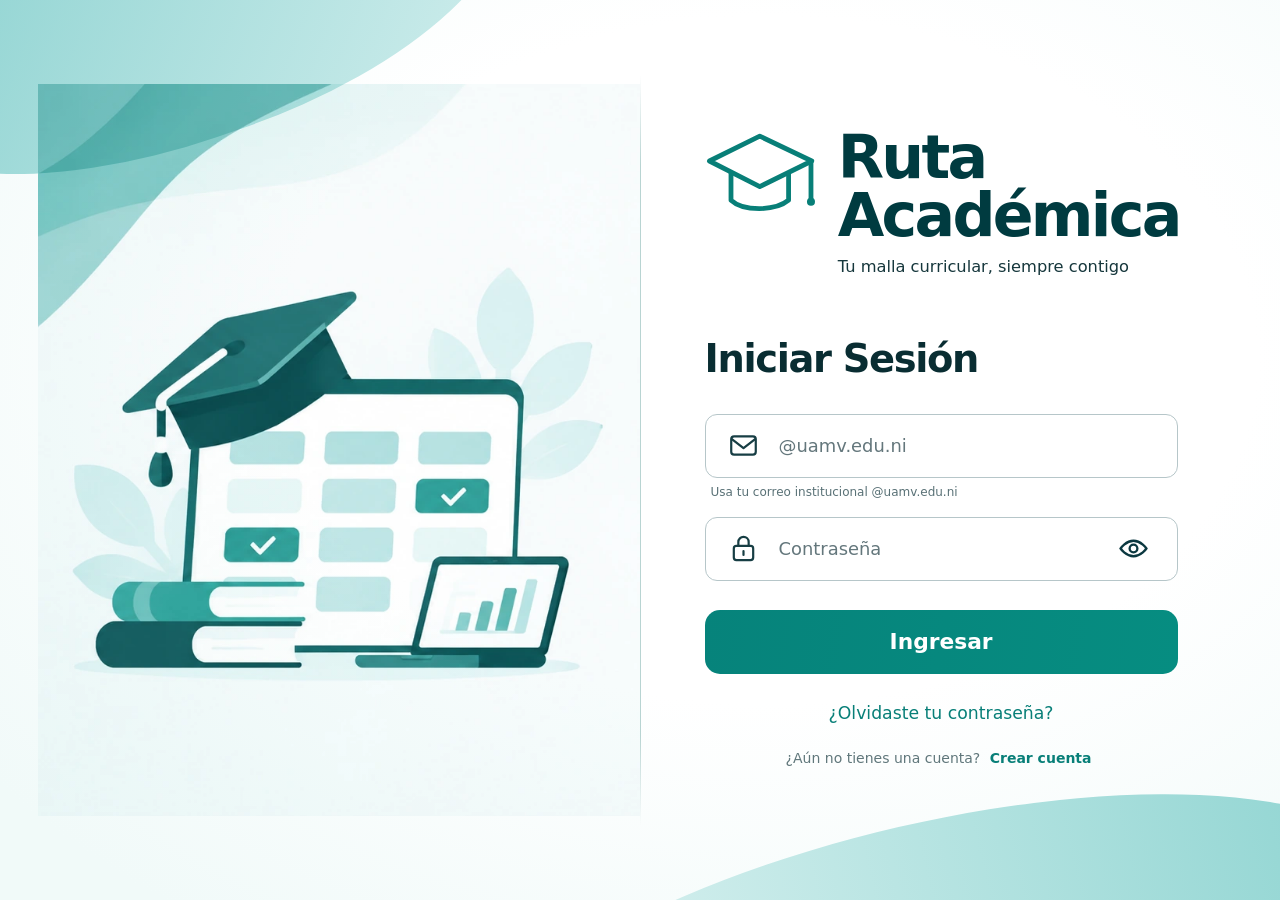
